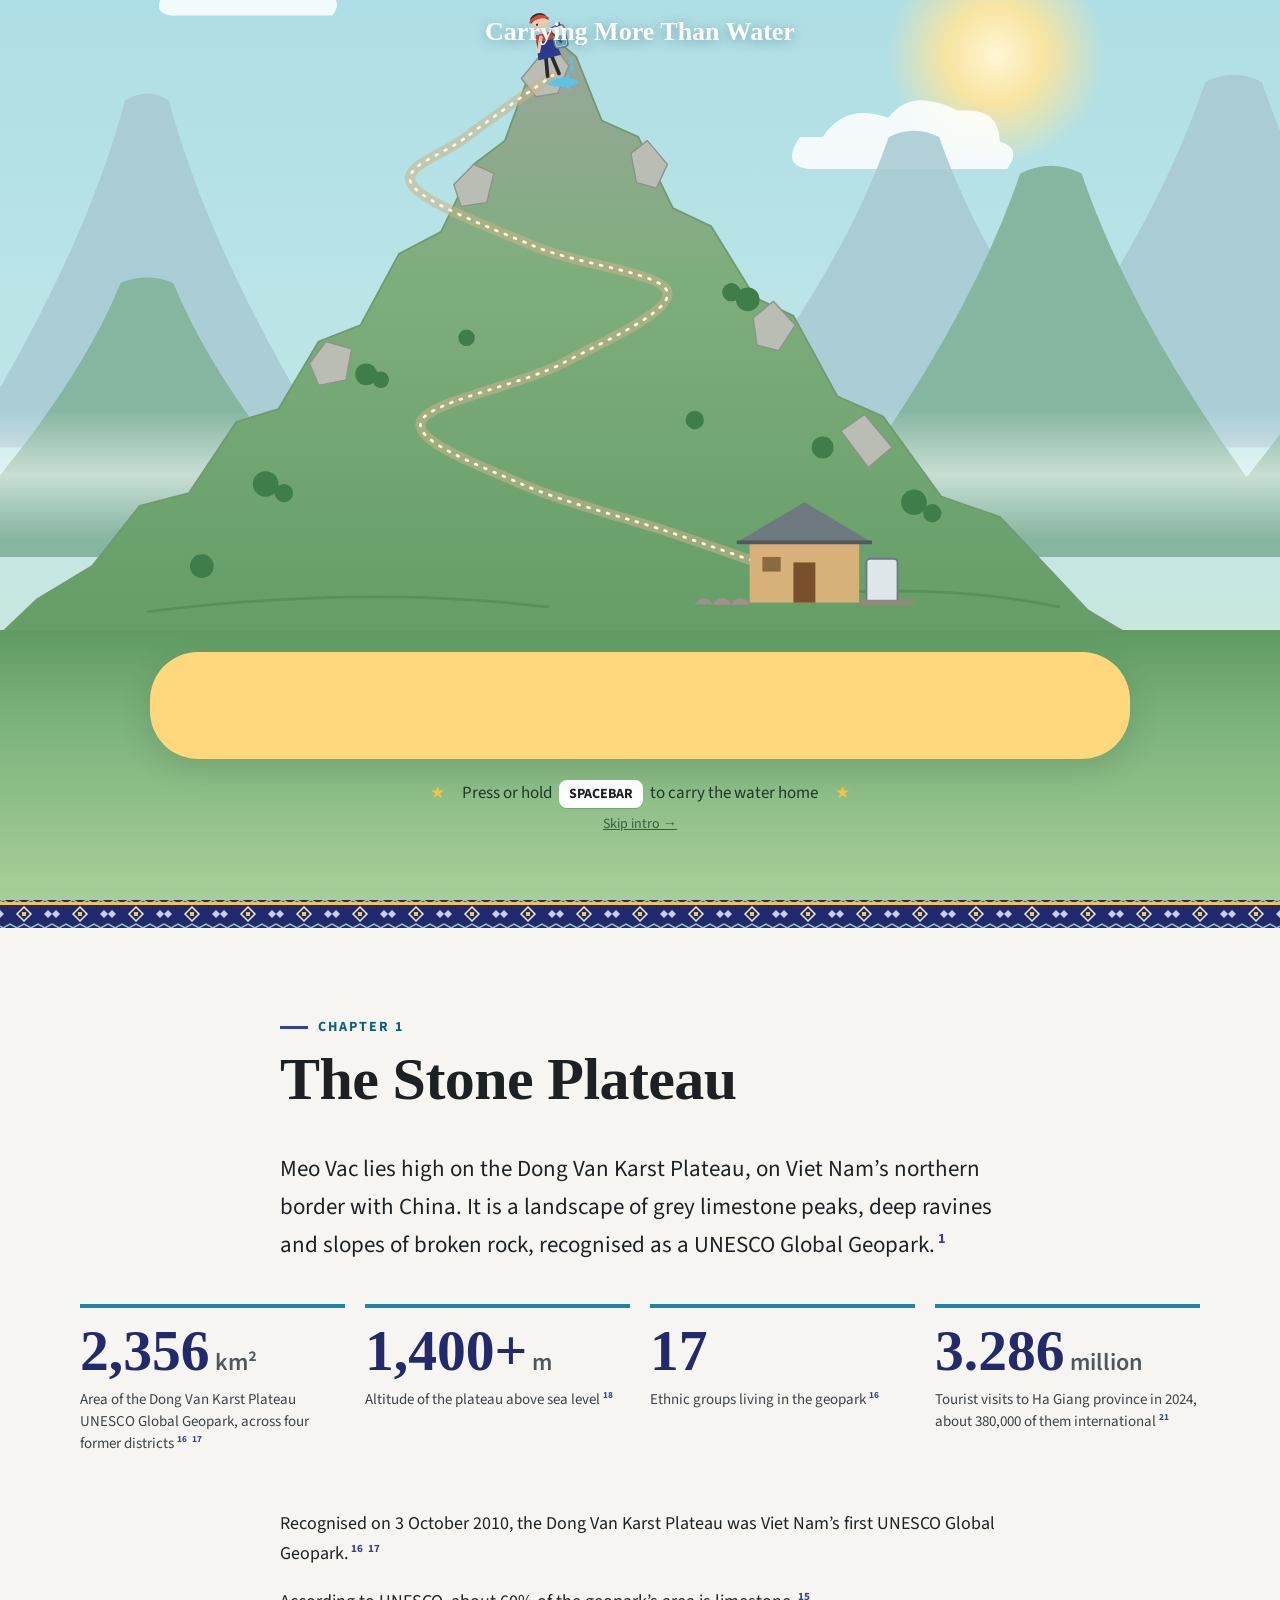
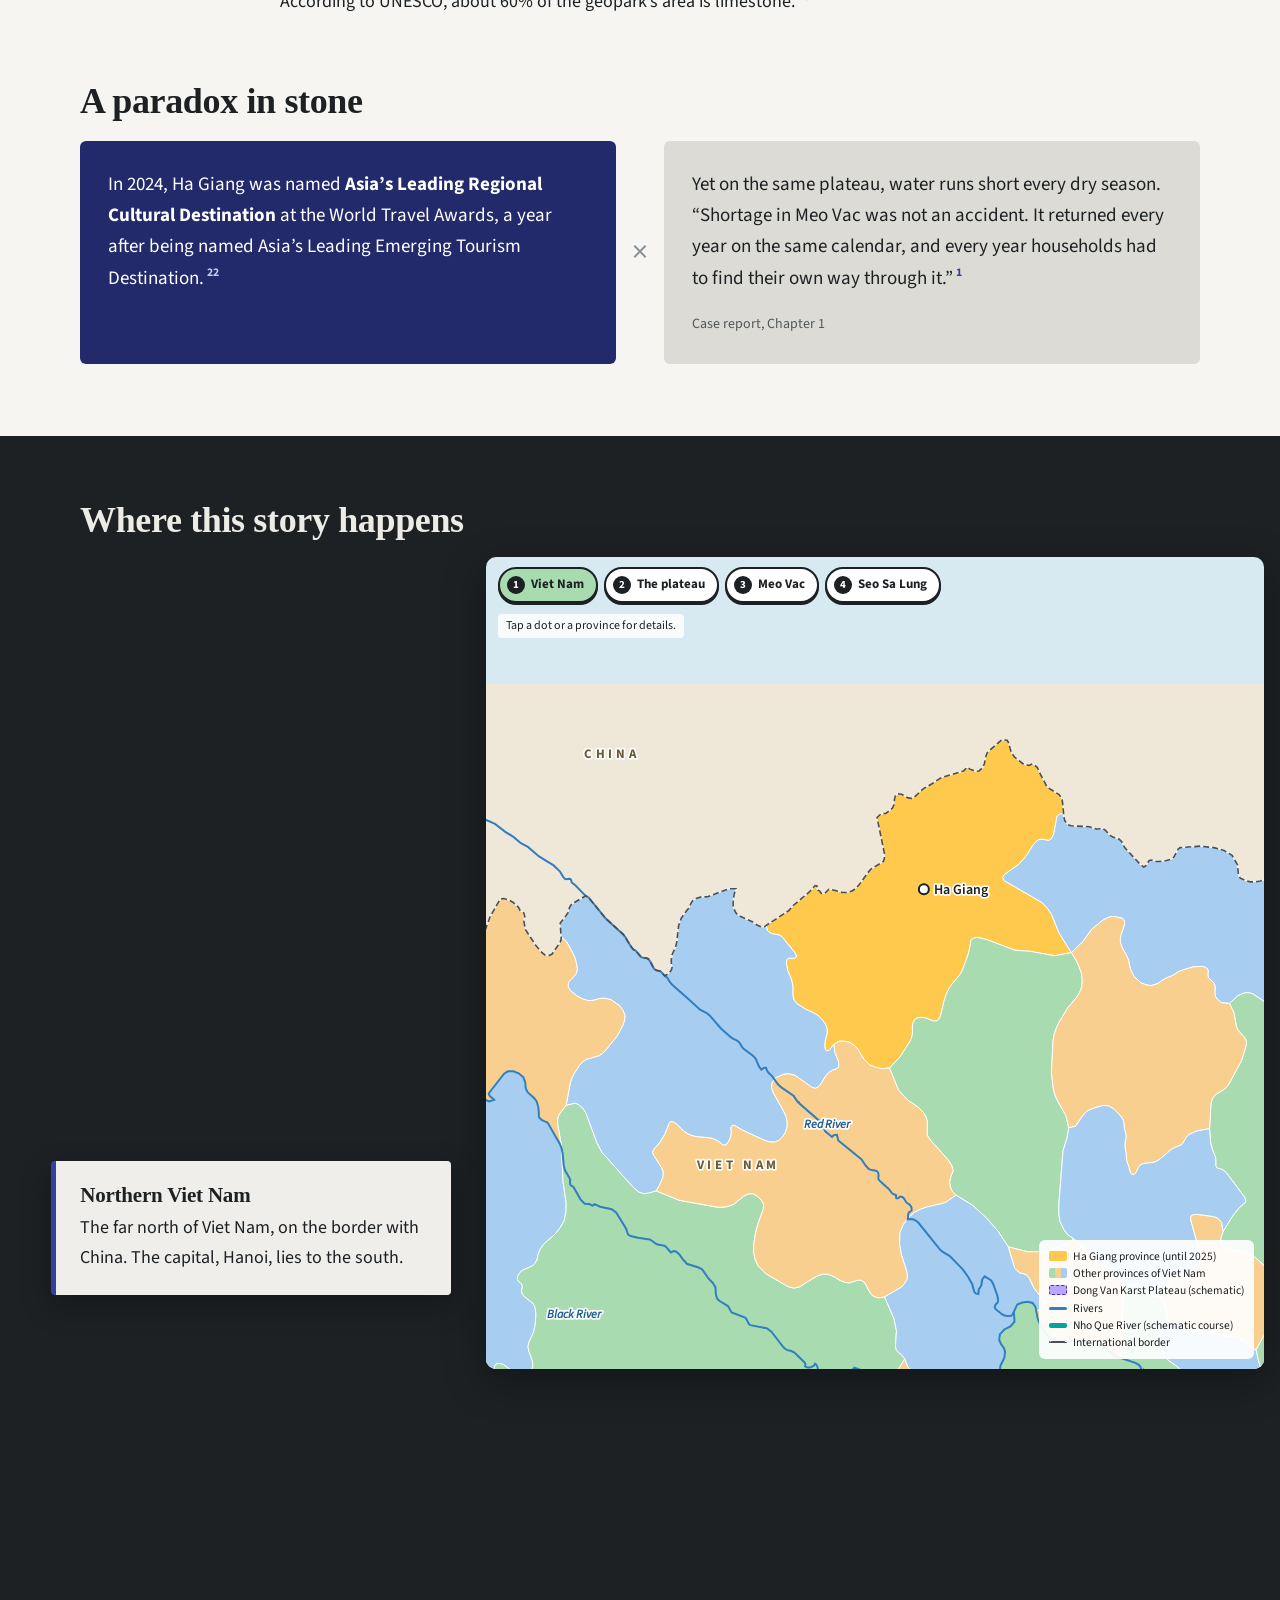
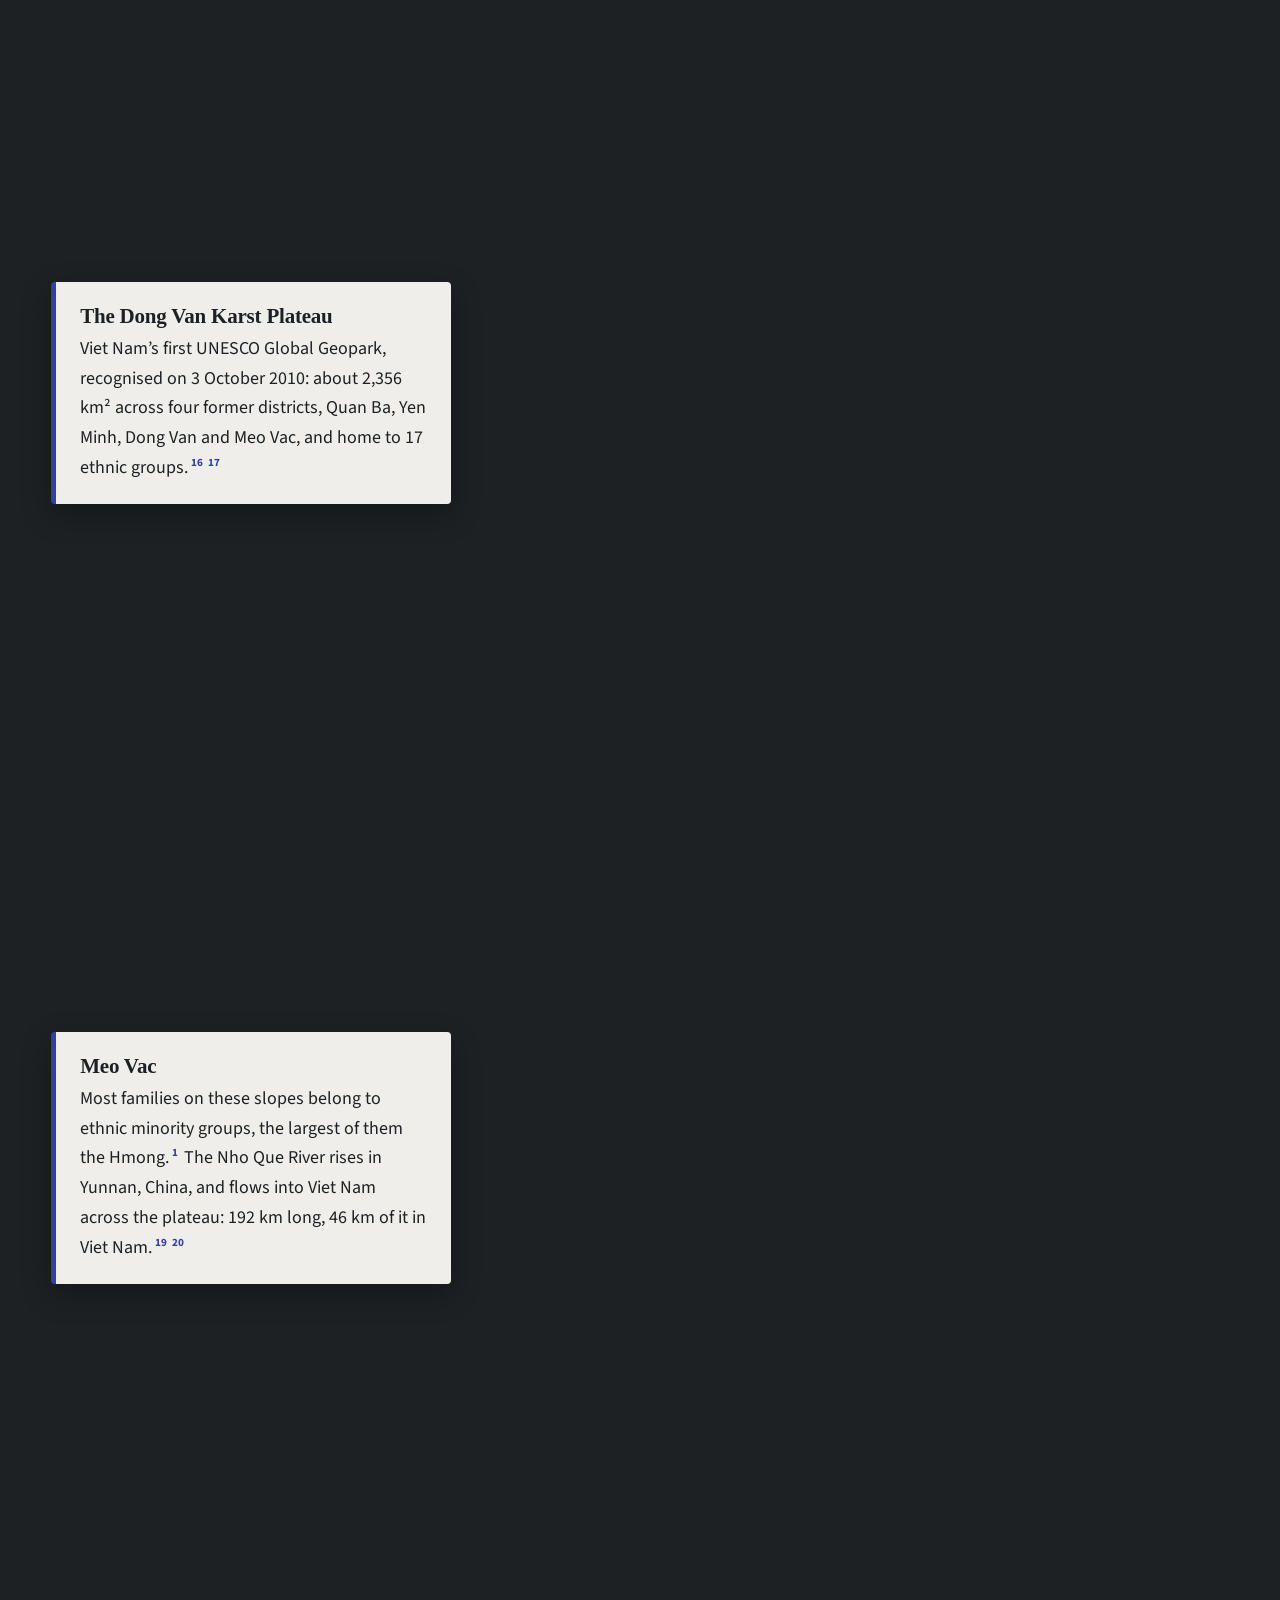
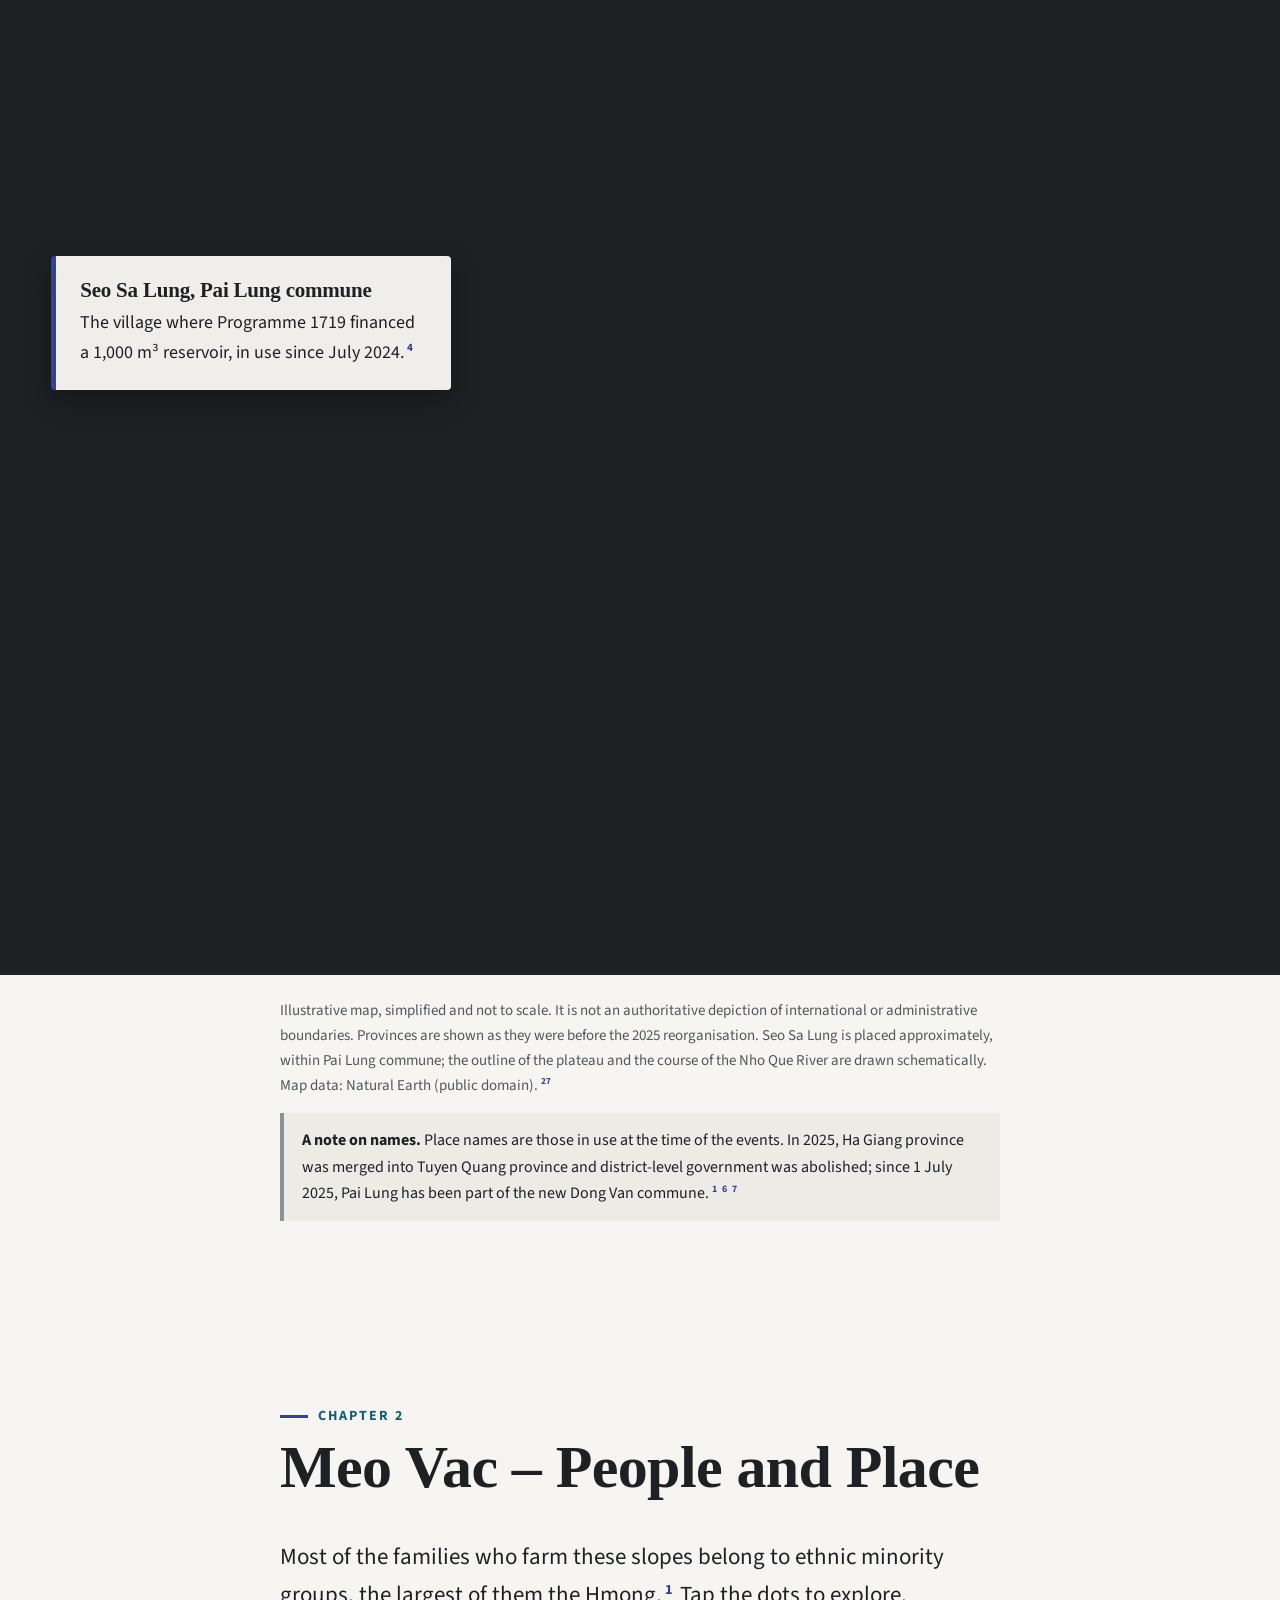
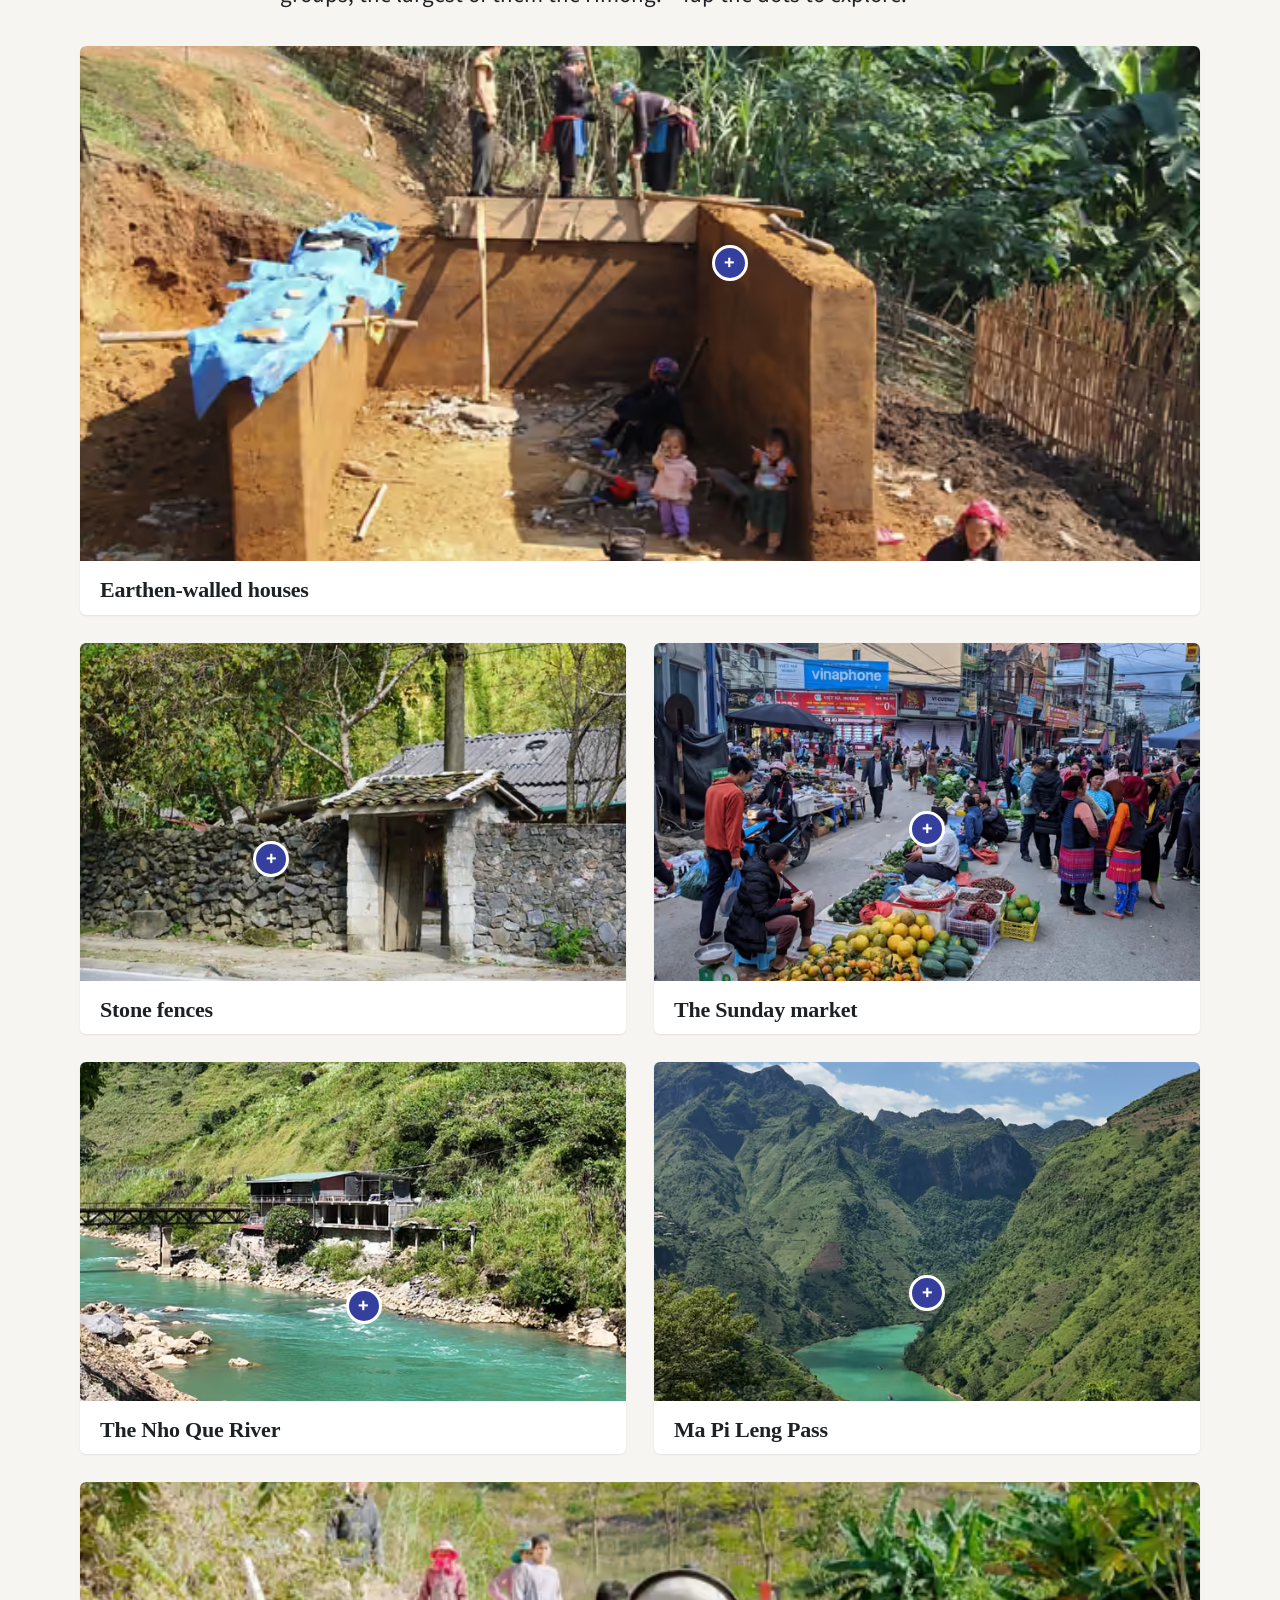
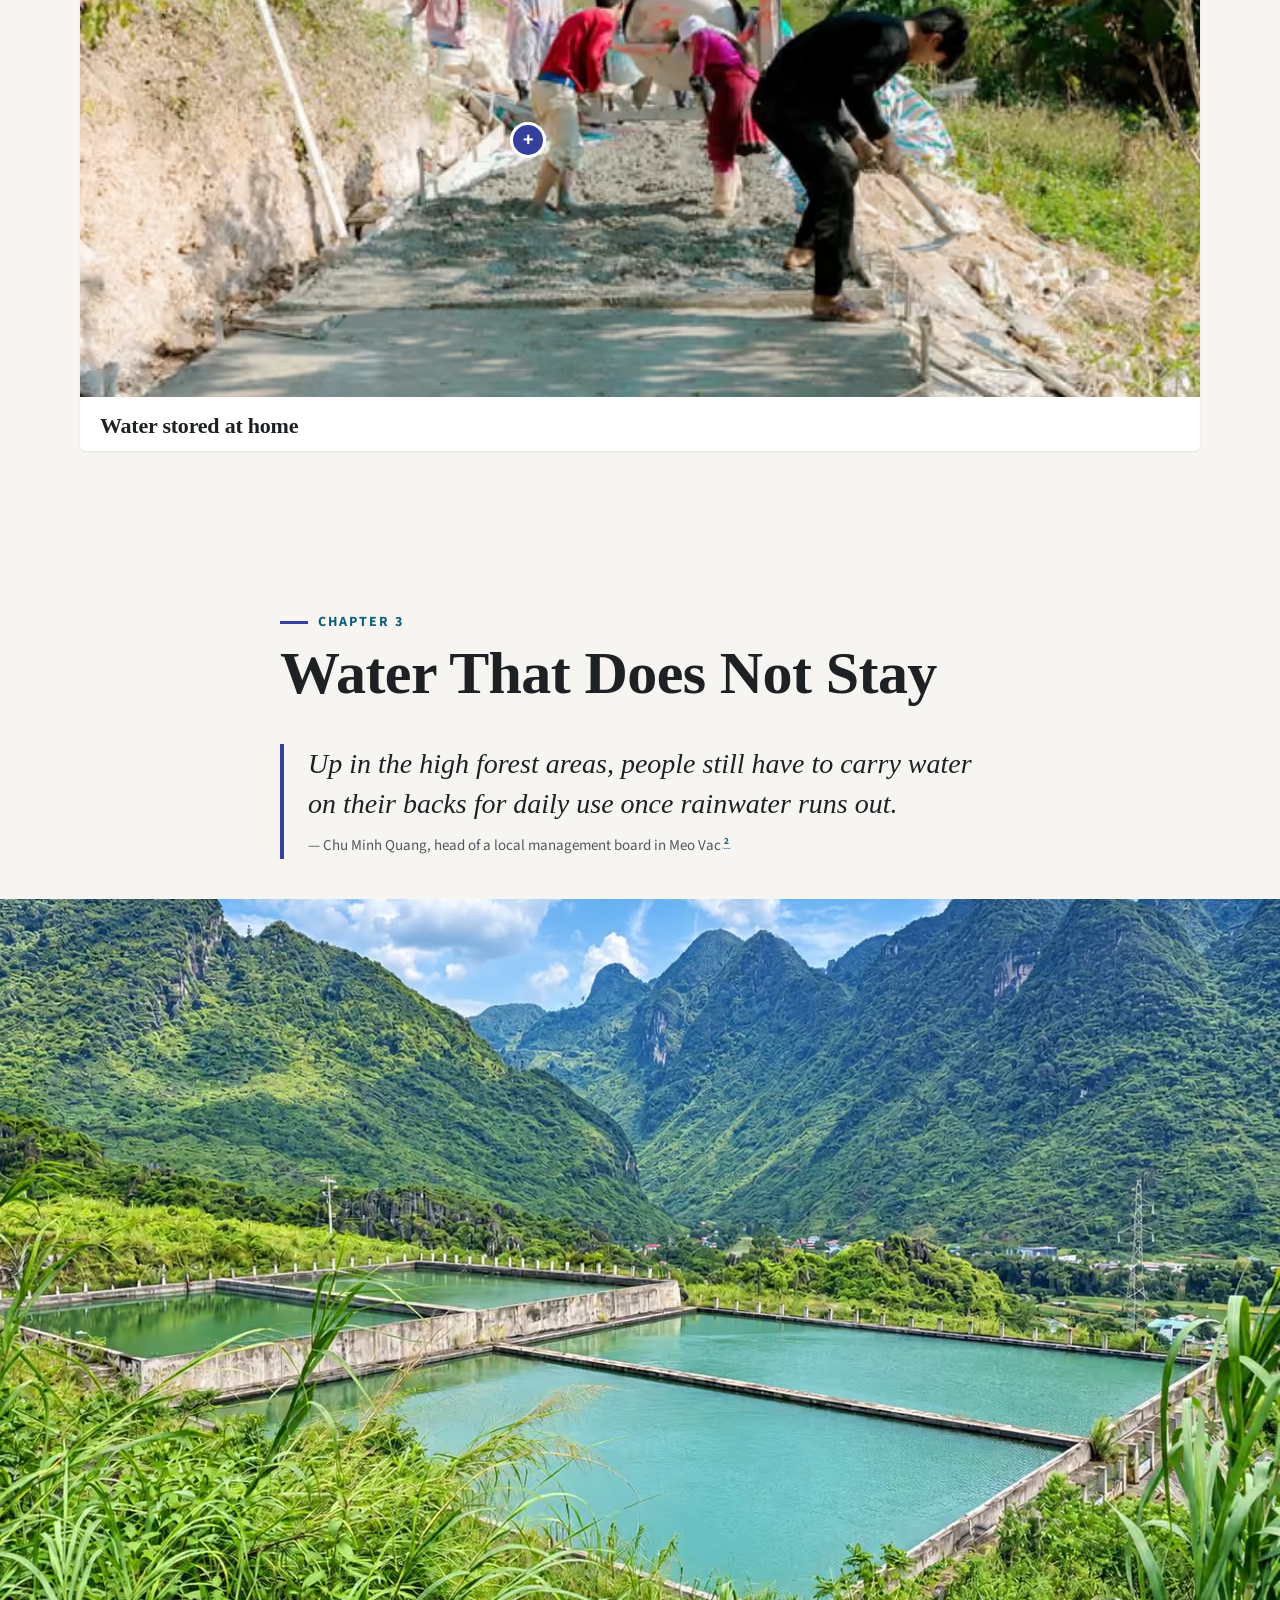
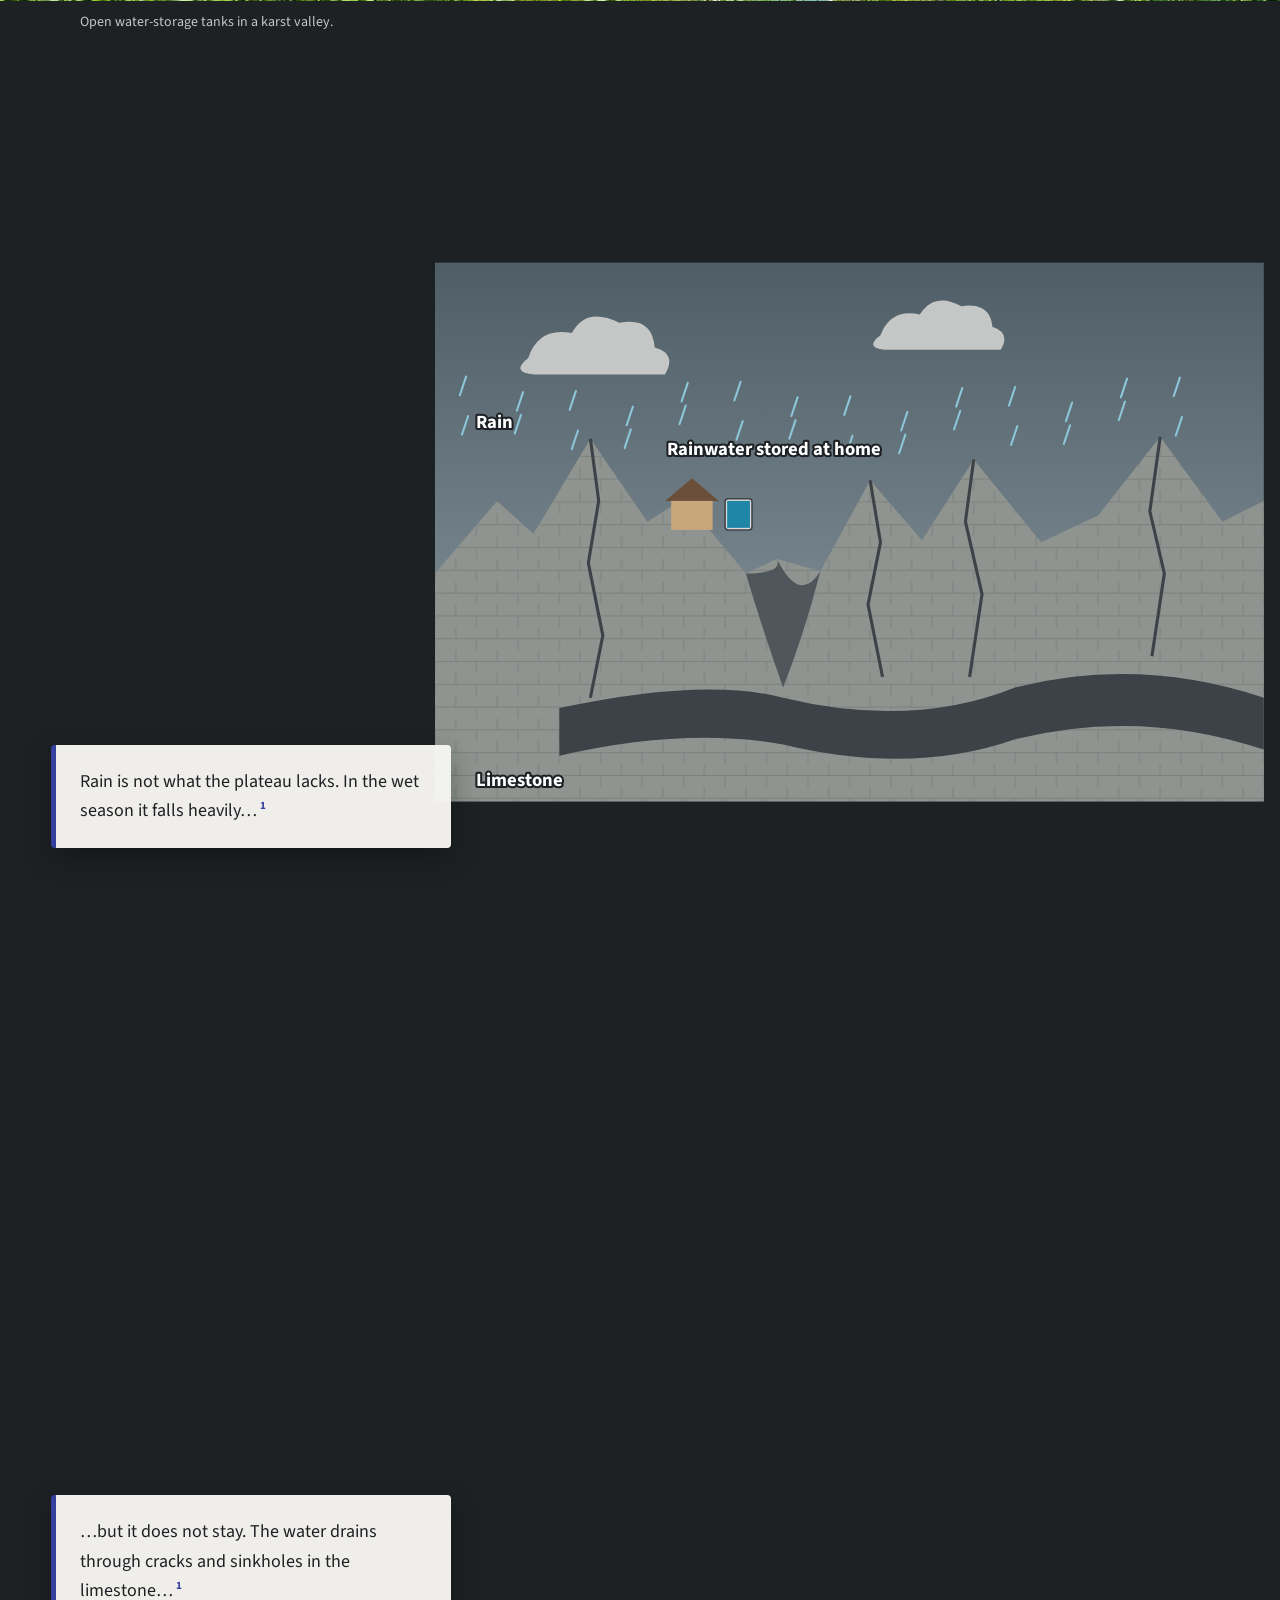
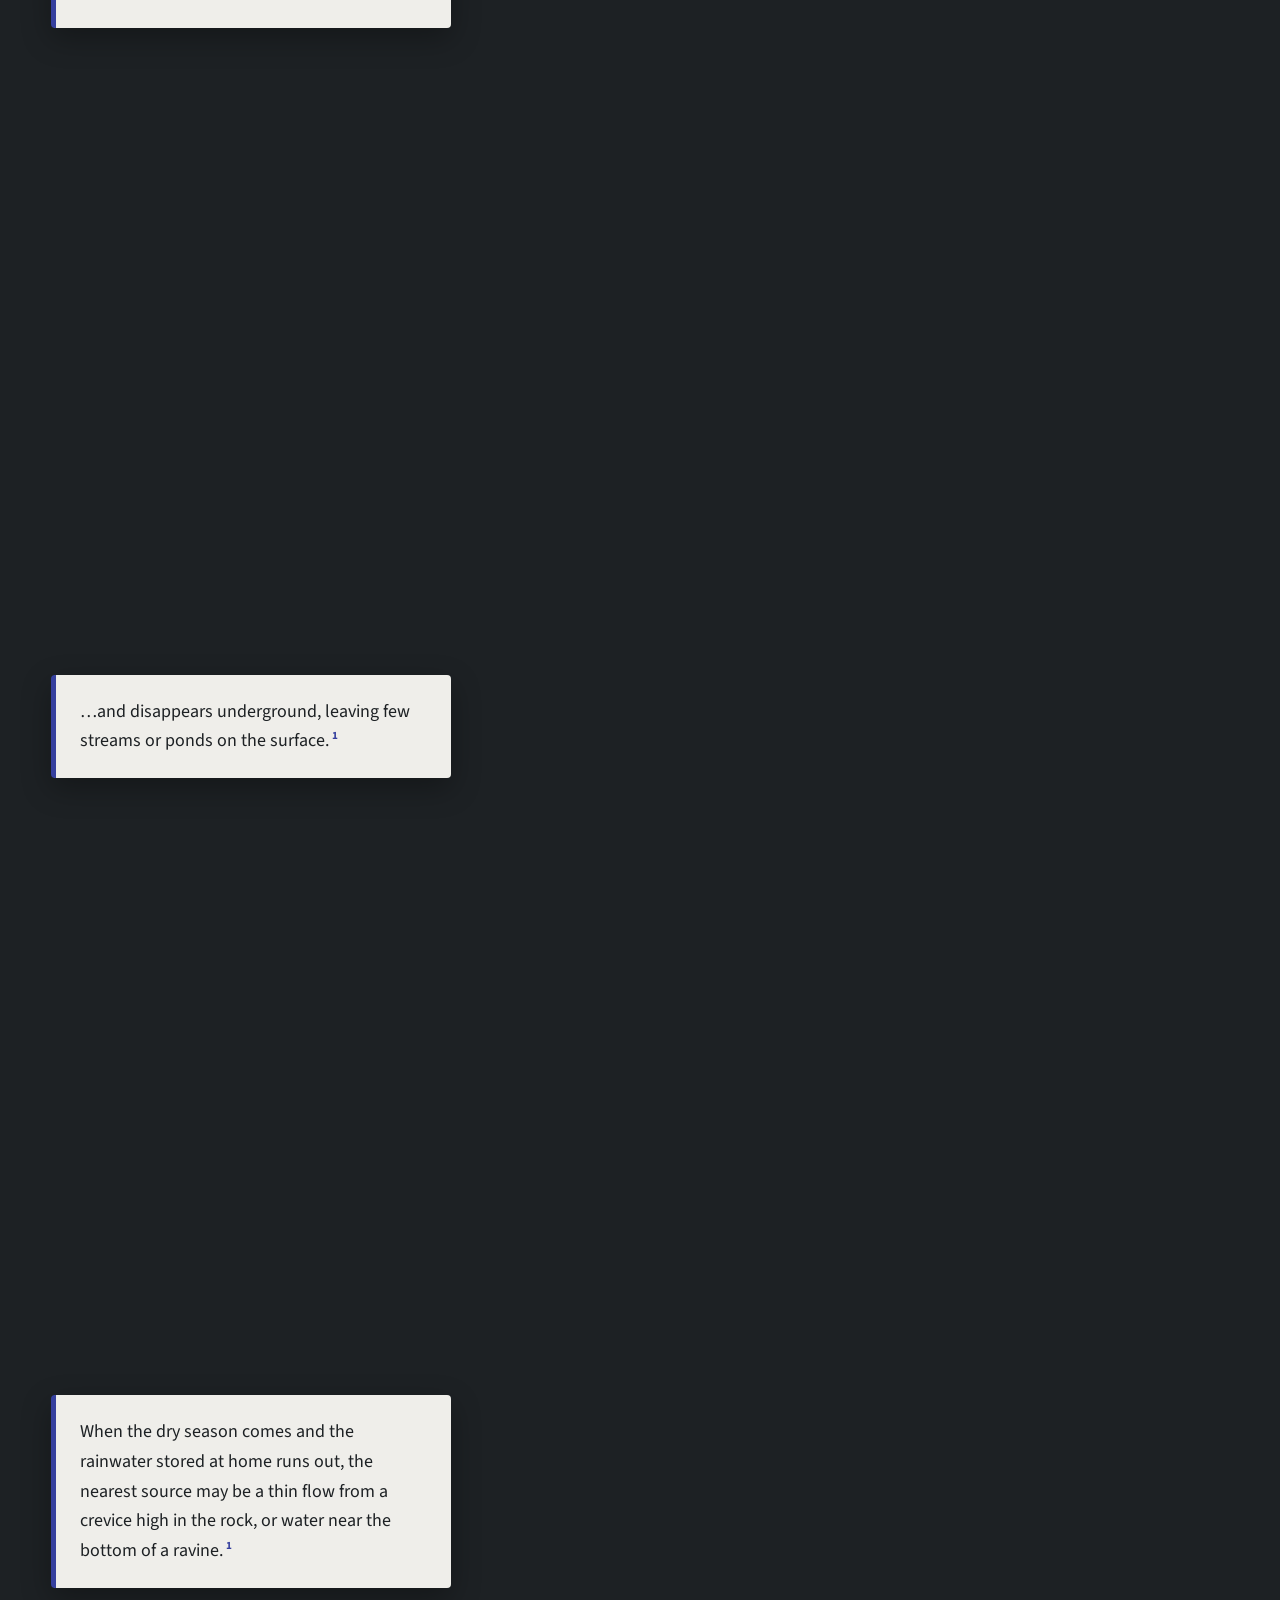
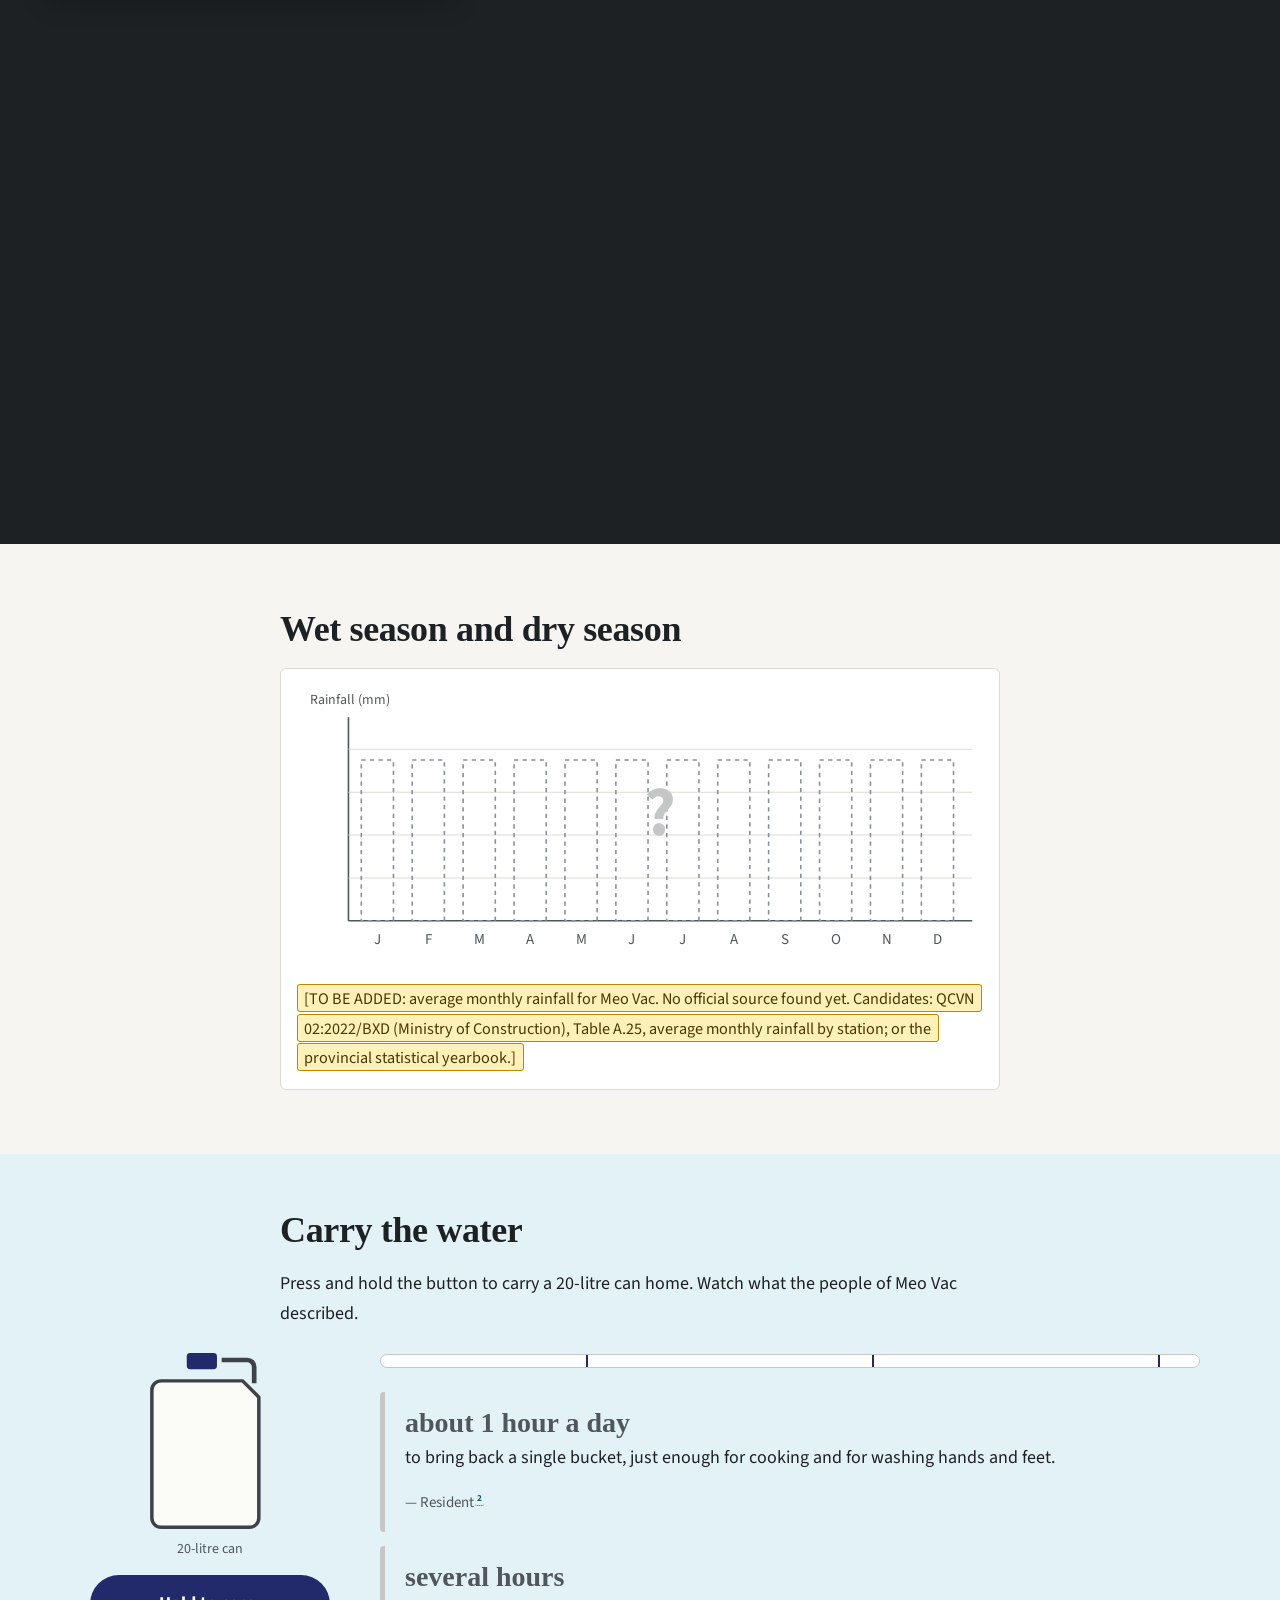
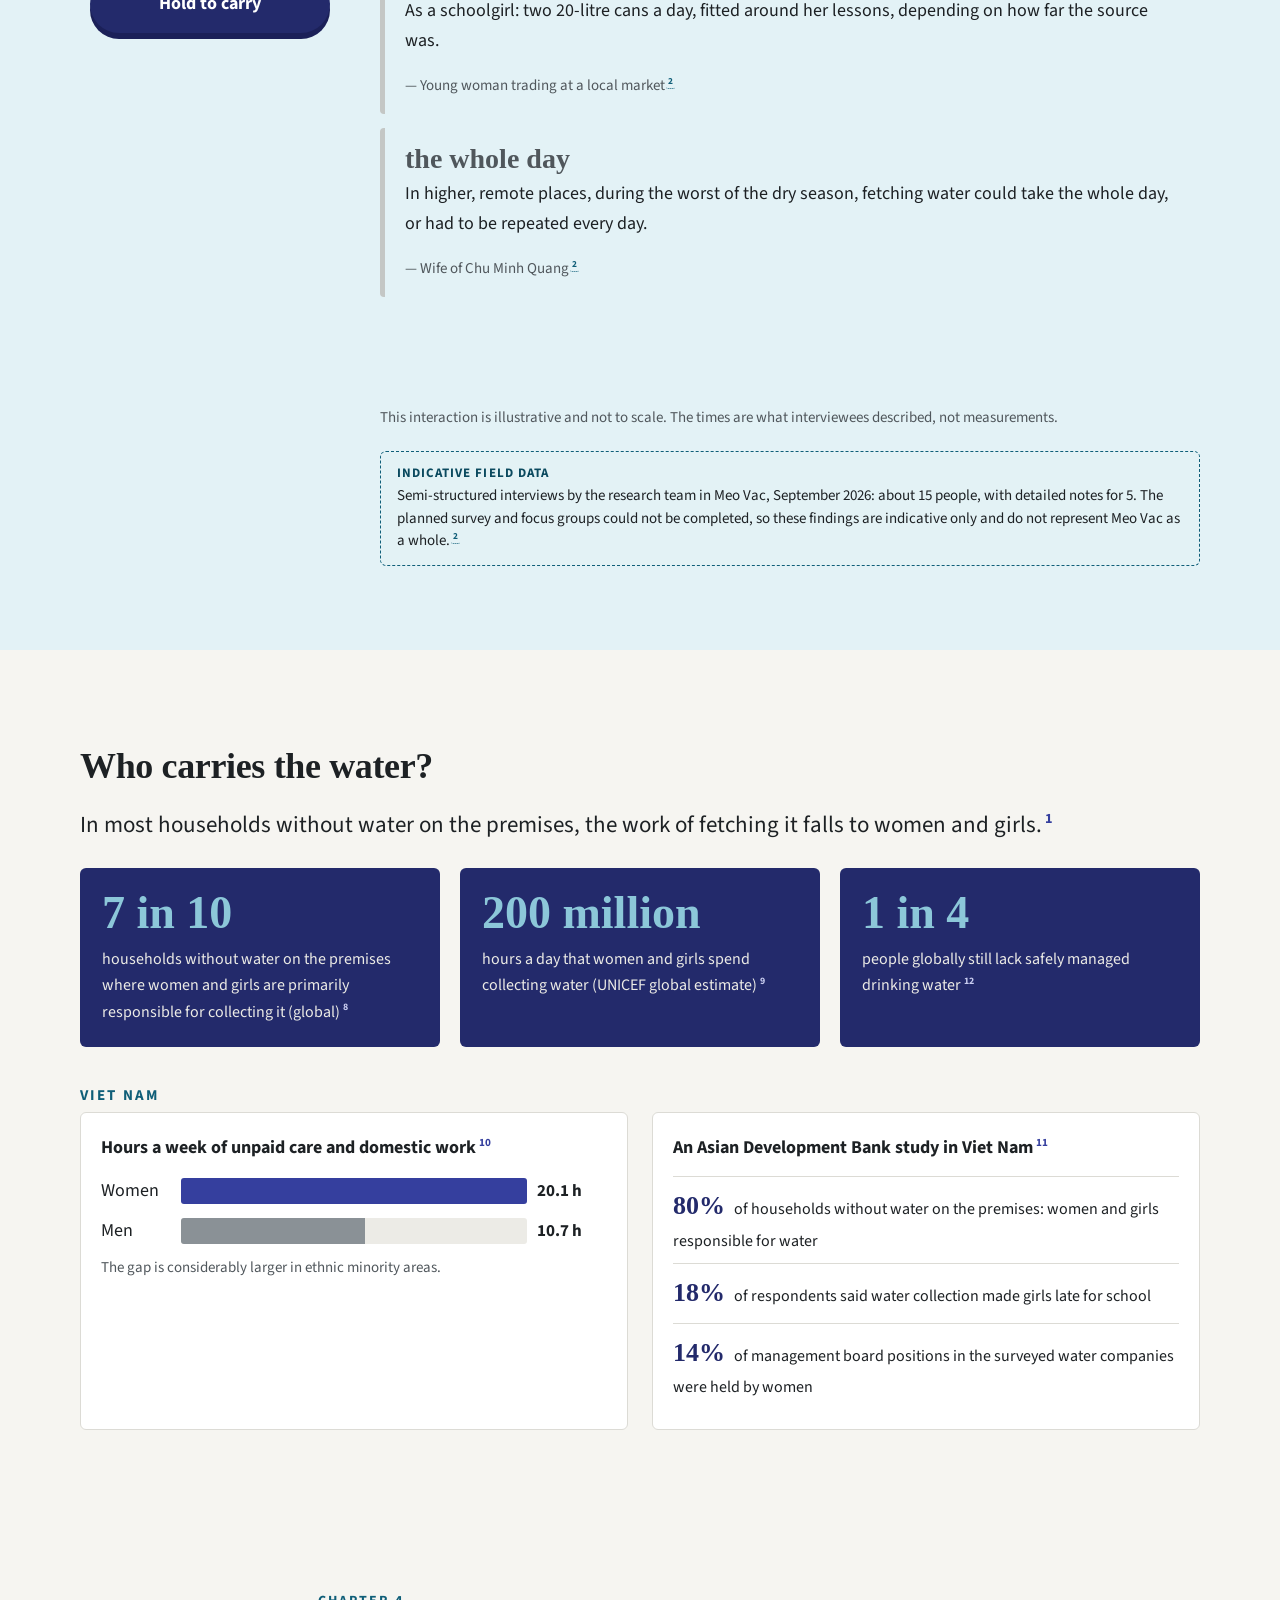
==== en/index.html @ 1429e77d "Publish MainSTREAMing Carrying More Than Water site Co-Authored-By: Claude Opus 5.5 <noreply@anthrop" ====
<!DOCTYPE html><html lang="en" class="no-js" data-lang="en"> <head><meta charset="utf-8"><meta name="viewport" content="width=device-width, initial-scale=1"><meta http-equiv="X-UA-Compatible" content="IE=edge"><meta name="renderer" content="webkit"><meta name="format-detection" content="telephone=no"><title>MainSTREAMing Carrying More Than Water</title><meta name="description" content="A visual story for the Tsinghua Global SDG Case Competition 2026: water, gender and the measure of success on the Dong Van Karst Plateau, Viet Nam."><meta property="og:title" content="MainSTREAMing Carrying More Than Water"><meta property="og:description" content="A visual story for the Tsinghua Global SDG Case Competition 2026: water, gender and the measure of success on the Dong Van Karst Plateau, Viet Nam."><meta name="theme-color" content="#1d2124"><link rel="icon" href="../favicon.svg" type="image/svg+xml"><link rel="alternate" hreflang="en" href="../en/"><link rel="alternate" hreflang="zh-Hans" href="../zh/"><link rel="preload" href="../fonts/source-serif-4-latin-600-normal.woff2" as="font" type="font/woff2" crossorigin><link rel="stylesheet" href="../css/site.css"><script>document.documentElement.className = document.documentElement.className.replace('no-js', 'js');</script></head> <body>  <div class="intro" id="intro" role="dialog" aria-label="Introduction"> <svg class="intro-scene" id="intro-scene" viewBox="900 100 700 720" preserveAspectRatio="xMidYMid meet" aria-hidden="true"> <defs> <linearGradient id="in-sky" x1="0" y1="0" x2="0" y2="1"> <stop offset="0" stop-color="#7cc8e3"></stop><stop offset=".55" stop-color="#bfe6e6"></stop><stop offset="1" stop-color="#f6e7b8"></stop> </linearGradient> <linearGradient id="in-main" x1="0" y1="0" x2="0" y2="1"> <stop offset="0" stop-color="#9aa69c"></stop><stop offset=".35" stop-color="#7fae7d"></stop><stop offset="1" stop-color="#5f9a62"></stop> </linearGradient> <linearGradient id="in-mist" x1="0" y1="0" x2="0" y2="1"><stop offset="0" stop-color="#ffffff" stop-opacity="0"></stop><stop offset=".5" stop-color="#ffffff" stop-opacity=".55"></stop><stop offset="1" stop-color="#ffffff" stop-opacity="0"></stop></linearGradient> <radialGradient id="in-sun"><stop offset="0" stop-color="#fff7d6"></stop><stop offset=".45" stop-color="#ffe59a" stop-opacity=".9"></stop><stop offset="1" stop-color="#ffe59a" stop-opacity="0"></stop></radialGradient> </defs> <rect x="-1200" y="-1200" width="4800" height="3300" fill="url(#in-sky)"></rect> <circle cx="1690" cy="210" r="120" fill="url(#in-sun)"></circle> <g class="in-clouds"> <path class="in-cloud c1" d="M300 200 q30-45 85-25 q30-40 90-10 q55-5 55 40 q30 10 10 35 h-260 q-35-5-10-40z"></path> <path class="in-cloud c2" d="M1500 300 q25-38 72-21 q25-34 76-8 q46-4 46 34 q25 8 8 30 h-218 q-30-4-9-35z"></path> <path class="in-cloud c3" d="M800 140 q20-30 58-17 q20-27 61-7 q37-3 37 27 q20 7 7 24 h-176 q-24-3-7-27z"></path> </g> <path d="M-560 640 Q-391 475 -331.2 340 Q-300 328 -268.8 340 Q-209 475 -40 640 Z M-140 640 Q3 442 53.6 280 Q80 265.59999999999997 106.4 280 Q157 442 300 640 Z M180 640 Q336 475 391.2 340 Q420 328 448.8 340 Q504 475 660 640 Z M560 640 Q690 431 736 260 Q760 244.8 784 260 Q830 431 960 640 Z M1370 640 Q1519.5 453 1572.4 300 Q1600 286.4 1627.6 300 Q1680.5 453 1830 640 Z M1690 640 Q1859 420 1918.8 240 Q1950 224 1981.2 240 Q2041 420 2210 640 Z M2080 640 Q2223 464 2273.6 320 Q2300 307.2 2326.4 320 Q2377 464 2520 640 Z M2440 640 Q2609 442 2668.8 280 Q2700 265.59999999999997 2731.2 280 Q2791 442 2960 640 Z" fill="#a9c9d3" opacity=".85"></path> <path d="M-420 760 Q-225 562 -156 400 Q-120 385.59999999999997 -84 400 Q-15 562 180 760 Z M70 760 Q239 529 298.8 340 Q330 323.2 361.2 340 Q421 529 590 760 Z M520 760 Q676 595 731.2 460 Q760 448 788.8 460 Q844 595 1000 760 Z M1470 760 Q1652 529 1716.4 340 Q1750 323.2 1783.6 340 Q1848 529 2030 760 Z M1890 760 Q2059 573 2118.8 420 Q2150 406.4 2181.2 420 Q2241 573 2410 760 Z M2300 760 Q2495 551 2564 380 Q2600 364.8 2636 380 Q2705 551 2900 760 Z" fill="#86b6a0"></path> <rect x="-1200" y="880" width="4800" height="1400" fill="#5f9a62"></rect> <!-- main mountain with the spring near its summit --> <rect x="-1200" y="600" width="4800" height="140" fill="url(#in-mist)"></rect> <path d="M520 920 L640 806 L700 770 L752 704 L806 690 L858 612 L904 598 L948 524 L994 506 L1036 428 L1082 404 L1118 330 L1152 304 L1182 222 L1206 192 L1230 212 L1258 282 L1298 300 L1336 378 L1378 398 L1426 476 L1468 496 L1516 584 L1566 606 L1630 694 L1694 716 L1790 818 L1960 920 Z" fill="url(#in-main)" stroke="#6f9a72" stroke-width="2" stroke-linejoin="round"></path> <g class="in-outcrops"> <path d="M1170 236 L1188 214 L1206 200 L1222 222 L1210 252 L1186 256 Z"></path> <path d="M1096 352 L1118 330 L1140 340 L1132 372 L1104 376 Z"></path> <path d="M1290 318 L1308 304 L1330 330 L1318 356 L1296 350 Z"></path> <path d="M938 548 L956 524 L984 532 L978 566 L948 572 Z"></path> <path d="M1424 498 L1446 480 L1470 506 L1452 534 L1428 528 Z"></path> <path d="M1520 622 L1546 604 L1576 640 L1550 662 Z"></path> </g> <g class="in-trees"> <circle cx="1000" cy="560" r="12"></circle><circle cx="1016" cy="566" r="9"></circle><circle cx="1400" cy="470" r="10"></circle><circle cx="1418" cy="478" r="13"></circle> <circle cx="890" cy="680" r="14"></circle><circle cx="910" cy="690" r="10"></circle><circle cx="1500" cy="640" r="12"></circle><circle cx="1600" cy="700" r="14"></circle> <circle cx="1620" cy="712" r="10"></circle><circle cx="820" cy="770" r="13"></circle><circle cx="1110" cy="520" r="9"></circle><circle cx="1360" cy="610" r="10"></circle> </g> <!-- terraces and stone walls --> <path d="M760 820 Q1000 790 1200 815 M820 860 Q1060 830 1290 852 M1500 800 Q1640 790 1760 815" class="in-terrace"></path> <!-- spring --> <path class="in-spring" d="M1224 214 q4 10 -2 18 q-5 7 0 14"></path> <ellipse cx="1214" cy="240" rx="18" ry="5" fill="#5cc3e6"></ellipse> <!-- trail --> <path d="M1205 232 C1189.2 243.3 1135.8 280.0 1110 300 C1084.2 320.0 1037.5 332.0 1050 352 C1062.5 372.0 1138.3 400.3 1185 420 C1231.7 439.7 1325.0 448.7 1330 470 C1335.0 491.3 1260.0 524.3 1215 548 C1170.0 571.7 1067.5 590.0 1060 612 C1052.5 634.0 1125.0 660.0 1170 680 C1215.0 700.0 1285.0 717.0 1330 732 C1375.0 747.0 1421.7 763.7 1440 770" class="in-trail-bed"></path> <path d="M1205 232 C1189.2 243.3 1135.8 280.0 1110 300 C1084.2 320.0 1037.5 332.0 1050 352 C1062.5 372.0 1138.3 400.3 1185 420 C1231.7 439.7 1325.0 448.7 1330 470 C1335.0 491.3 1260.0 524.3 1215 548 C1170.0 571.7 1067.5 590.0 1060 612 C1052.5 634.0 1125.0 660.0 1170 680 C1215.0 700.0 1285.0 717.0 1330 732 C1375.0 747.0 1421.7 763.7 1440 770" class="in-trail" id="intro-trail"></path> <path d="M1205 232 C1189.2 243.3 1135.8 280.0 1110 300 C1084.2 320.0 1037.5 332.0 1050 352 C1062.5 372.0 1138.3 400.3 1185 420 C1231.7 439.7 1325.0 448.7 1330 470 C1335.0 491.3 1260.0 524.3 1215 548 C1170.0 571.7 1067.5 590.0 1060 612 C1052.5 634.0 1125.0 660.0 1170 680 C1215.0 700.0 1285.0 717.0 1330 732 C1375.0 747.0 1421.7 763.7 1440 770" class="in-trail-done" id="intro-trail-done"></path> <!-- house: rammed-earth walls, tiled roof, rain tank --> <g transform="translate(1420 700)"> <rect x="0" y="40" width="120" height="70" fill="#d7b07a"></rect> <path d="M-14 44 L60 0 L134 44 Z" fill="#6f7a80"></path> <path d="M-14 44 L134 44" stroke="#4f585e" stroke-width="4"></path> <rect x="48" y="66" width="24" height="44" fill="#7a4f2b"></rect> <rect class="in-window" x="14" y="60" width="20" height="16" fill="#8a6a3e"></rect> <rect x="128" y="62" width="34" height="48" rx="4" fill="#dfe6ea" stroke="#6c7a86" stroke-width="2"></rect> <rect class="in-tank-water" x="131" y="106" width="28" height="0" fill="#3aa3d6"></rect> <path d="M-40 110 h40 M120 110 h60" stroke="#8f8a7a" stroke-width="6"></path> <path d="M-60 112 q10-14 20 0 q10-14 20 0 q10-14 20 0" fill="#9a958a"></path> </g> <!-- the walker --> <g id="intro-walker" class="in-walker"> <g class="in-flip"><g class="in-body"> <path class="w-leg wl1" d="M-4 -26 L-8 0"></path> <path class="w-leg wl2" d="M4 -26 L8 0"></path> <path d="M-12 -58 h22 l5 34 h-32 z" fill="#2f3b8f"></path> <path d="M-12 -58 h22 l2 10 h-26 z" fill="#d9483b"></path> <rect x="-30" y="-64" width="18" height="30" rx="4" fill="#eef2f4" stroke="#6c7a86" stroke-width="2"></rect> <rect x="-26" y="-68" width="7" height="5" rx="1" fill="#353f9e"></rect> <path class="w-water" d="M-28 -50 h14 v14 h-14 z" fill="#3aa3d6" opacity=".8"></path> <path d="M-12 -56 L-22 -40" stroke="#7b4a26" stroke-width="3"></path> <path class="w-arm" d="M4 -54 L12 -36"></path> <circle cx="0" cy="-72" r="11" fill="#f2cfae"></circle> <path d="M-12 -74 q2 -14 14 -13 q12 1 11 12 q-6 -5 -13 -5 q-7 0 -12 6z" fill="#3b2a24"></path> <path d="M-13 -78 q12 -12 26 -2 l2 4 q-14 -6 -28 0z" fill="#d9483b"></path> <circle cx="5" cy="-72" r="1.5" fill="#2a2a2a"></circle> <path d="M6 -66 q3 1 5 -1" stroke="#c4705a" stroke-width="1.4" fill="none"></path> </g></g> </g> </svg> <p class="intro-logo">Carrying More Than Water</p> <div class="intro-ui"> <div class="intro-bar" id="intro-bar"> <p class="intro-quote" lang="en"> <span class="iq">Scarcity</span> <span class="iq">has</span> <span class="iq">never</span> <span class="iq">been</span> <span class="iq">only</span> <span class="iq hl">the</span> <span class="iq hl">absence</span> <span class="iq hl">of</span> <span class="iq hl">water</span><span class="iq">.</span> <span class="iq">It</span> <span class="iq">is</span> <span class="iq">also</span> <span class="iq hl">who</span> <span class="iq hl">fetches</span> <span class="iq hl">it</span><span class="iq">,</span> <span class="iq">how</span> <span class="iq">much</span> <span class="iq">is</span> <span class="iq">stored,</span> <span class="iq">and</span> <span class="iq hl">what</span> <span class="iq hl">comes</span> <span class="iq hl">first</span> <span class="iq">when</span> <span class="iq">supplies</span> <span class="iq">run</span> <span class="iq">low.</span> </p> <span class="intro-src">— Adapted from the case report</span> </div> <p class="intro-hint" id="intro-hint"> <span class="hs">★</span> <span class="kb-only st-hold">Press or hold <kbd>SPACEBAR</kbd> to carry the water home</span> <span class="kb-only st-ready">You are ready: press <kbd>SPACEBAR</kbd> to enter</span> <span class="touch-only st-hold">Tap or hold anywhere to carry the water home</span> <span class="touch-only st-ready">You are ready: tap to enter</span> <span class="hs">★</span> </p> <button type="button" class="intro-skip" id="intro-skip">Skip intro →</button> </div> </div> <a class="skip" href="#main">Skip to content</a> <header class="site-header" id="top"> <a class="brand" href="#plateau">MainSTREAMing Carrying More Than Water</a> <nav class="progress-nav" aria-label="Chapters"> <ol> <li><a href="#plateau" data-nav="plateau"><span class="n">1</span><span class="l">Plateau</span></a></li><li><a href="#village" data-nav="village"><span class="n">2</span><span class="l">Village</span></a></li><li><a href="#water" data-nav="water"><span class="n">3</span><span class="l">Water</span></a></li><li><a href="#reservoir" data-nav="reservoir"><span class="n">4</span><span class="l">Reservoir</span></a></li><li><a href="#question" data-nav="question"><span class="n">5</span><span class="l">The Question</span></a></li> </ol> </nav> <a class="lang-switch" id="lang-switch" href="../zh/" hreflang="zh-Hans" lang="zh-Hans" aria-label="Switch language to Simplified Chinese"> <span class="full">简体中文</span><span class="short">中文</span> </a> <div class="progress-bar" aria-hidden="true"><span id="progress-fill"></span></div> </header> <noscript><p class="noscript">Interactive parts of this page need JavaScript. All text and figures remain readable without it.</p></noscript> <main id="main">  <section id="plateau" class="chapter ch-plateau" data-anchor> <div class="hero"> <picture class="img-slot hero-img" data-slot="plateau/hero" data-alt="Women and girls in Hmong dress carry large stainless-steel water tanks on their backs up a stony mountain track." data-need="Wide landscape of the Dong Van Karst Plateau near Meo Vac (team photo, landscape only, at least 2400 px wide)."> <source type="image/avif" srcset="../images/plateau/_gen/hero-640.avif 640w, ../images/plateau/_gen/hero-1280.avif 1280w, ../images/plateau/_gen/hero-1920.avif 1920w" sizes="100vw"> <source type="image/webp" srcset="../images/plateau/_gen/hero-640.webp 640w, ../images/plateau/_gen/hero-1280.webp 1280w, ../images/plateau/_gen/hero-1920.webp 1920w" sizes="100vw"> <img src="../images/plateau/_gen/hero-1280.jpg" alt="Women and girls in Hmong dress carry large stainless-steel water tanks on their backs up a stony mountain track." width="1280" height="606" loading="eager" decoding="async"> </picture> <div class="hero-shade" aria-hidden="true"></div> <div class="hero-text"> <p class="kicker">Tsinghua Global SDG Case Competition 2026 · SDG 6 × SDG 5</p> <h1>Carrying More Than Water</h1> <p class="subtitle">Rethinking the Success of Rural Water Investments Through Gender-Responsive Evaluation – A Case Study in Meo Vac, Viet Nam</p> <p class="byline"><span class="by-label">By</span> Nguyen Tra My · Tran Chuc Linh · Trinh Ho Ha An <span class="by-aff">– Foreign Trade University</span></p> <p class="hook">On a plateau where rain drains straight into the rock, a reservoir brought water to the centre of a village. It was counted as a success. This is the story of what it changed, and of what the counting left out.</p> <a class="scroll-cue" href="#plateau-intro">Scroll to begin <span aria-hidden="true">↓</span></a> </div> </div> <div class="motif" aria-hidden="true"></div> <div class="wrap narrow" id="plateau-intro" data-anchor> <p class="chapter-no">Chapter 1</p> <h2>The Stone Plateau</h2> <p class="lead reveal">Meo Vac lies high on the Dong Van Karst Plateau, on Viet Nam’s northern border with China. It is a landscape of grey limestone peaks, deep ravines and slopes of broken rock, recognised as a UNESCO Global Geopark.<sup class="cite"><a href="#src-report" title="Nguyen, T. M., Tran, C. L., &amp; Trinh, H. H. A. (2026). Carrying more than water: Rethinking the success of r…" aria-label="Source 1">1</a></sup></p> </div> <div class="wrap stats" data-anchor id="plateau-stats"> <div class="stat reveal"> <p class="stat-value"><span data-count="2356" data-decimals="0">2,356</span><span class="unit"> km²</span></p> <p class="stat-label">Area of the Dong Van Karst Plateau UNESCO Global Geopark, across four former districts<sup class="cite"><a href="#src-nbca_geopark" title="Viet Nam National Biodiversity Conservation Agency. (n.d.). Dong Van Karst Plateau UNESCO Global Geopark [W…" aria-label="Source 16">16</a></sup><sup class="cite"><a href="#src-bcp_geopark" title="Viet Nam Government Portal. (n.d.). A boost to tourism development in Dong Van Karst Plateau Geopark. Báo Đ…" aria-label="Source 17">17</a></sup></p> </div><div class="stat reveal"> <p class="stat-value"><span data-count="1400" data-decimals="0">1,400+</span><span class="unit"> m</span></p> <p class="stat-label">Altitude of the plateau above sea level<sup class="cite"><a href="#src-tuoitre_plateau" title="Tuoi Tre News. (n.d.). Exploring world of wonders in Vietnam’s Dong Van Karst Plateau." aria-label="Source 18">18</a></sup></p> </div><div class="stat reveal"> <p class="stat-value"><span data-count="17" data-decimals="0">17</span></p> <p class="stat-label">Ethnic groups living in the geopark<sup class="cite"><a href="#src-nbca_geopark" title="Viet Nam National Biodiversity Conservation Agency. (n.d.). Dong Van Karst Plateau UNESCO Global Geopark [W…" aria-label="Source 16">16</a></sup></p> </div><div class="stat reveal"> <p class="stat-value"><span data-count="3.286" data-decimals="3">3.286</span><span class="unit"> million</span></p> <p class="stat-label">Tourist visits to Ha Giang province in 2024, about 380,000 of them international<sup class="cite"><a href="#src-tttc_tourism" title="Thị trường Tài chính Tiền tệ. (n.d.). Hà Giang hướng đến phát triển du lịch bền vững [Ha Giang towards sust…" aria-label="Source 21">21</a></sup></p> </div> </div> <div class="wrap narrow"> <p class="reveal">Recognised on 3 October 2010, the Dong Van Karst Plateau was Viet Nam’s first UNESCO Global Geopark.<sup class="cite"><a href="#src-nbca_geopark" title="Viet Nam National Biodiversity Conservation Agency. (n.d.). Dong Van Karst Plateau UNESCO Global Geopark [W…" aria-label="Source 16">16</a></sup><sup class="cite"><a href="#src-bcp_geopark" title="Viet Nam Government Portal. (n.d.). A boost to tourism development in Dong Van Karst Plateau Geopark. Báo Đ…" aria-label="Source 17">17</a></sup></p> <p class="reveal">According to UNESCO, about 60% of the geopark’s area is limestone.<sup class="cite"><a href="#src-unesco_geopark" title="UNESCO. (n.d.). Dong Van Karst Plateau UNESCO Global Geopark (Viet Nam) [Web page]. UNESCO Global Geoparks." aria-label="Source 15">15</a></sup></p> </div> <div class="wrap paradox" data-anchor id="plateau-paradox"> <h3 class="reveal">A paradox in stone</h3> <div class="paradox-grid"> <div class="paradox-card bright reveal"><p>In 2024, Ha Giang was named <strong>Asia’s Leading Regional Cultural Destination</strong> at the World Travel Awards, a year after being named Asia’s Leading Emerging Tourism Destination.<sup class="cite"><a href="#src-vneconomy_tourism" title="VnEconomy. (n.d.). Du lịch Hà Giang vươn lên tầm cao mới [Ha Giang tourism reaches new heights]." aria-label="Source 22">22</a></sup></p></div> <div class="paradox-vs" aria-hidden="true">×</div> <div class="paradox-card dry reveal"><p>Yet on the same plateau, water runs short every dry season. “Shortage in Meo Vac was not an accident. It returned every year on the same calendar, and every year households had to find their own way through it.”<sup class="cite"><a href="#src-report" title="Nguyen, T. M., Tran, C. L., &amp; Trinh, H. H. A. (2026). Carrying more than water: Rethinking the success of r…" aria-label="Source 1">1</a></sup></p><p class="attrib">Case report, Chapter 1</p></div> </div> </div> <div class="scrolly map-scrolly dark" data-scrolly="map" id="plateau-map" data-anchor> <h3 class="wrap scrolly-heading">Where this story happens</h3> <div class="scrolly-figure" data-step="0"><div class="map-card"> <svg class="map-svg" viewBox="0 0 1000 651" data-steps="[[0,0,1000,651],[511.4,0,295,198],[625,24.8,159,111],[663.6,52,77,59]]" role="img" aria-label="Map of northern Viet Nam zooming in to Meo Vac and Seo Sa Lung" preserveAspectRatio="xMidYMid meet"> <defs> <clipPath id="hg-clip"><path d="M735.3,111.6L732.2,112.2L731.2,112.8L730.3,113.5L729.6,114.6L726.7,130.1L724.7,134L722.3,135.8L719.6,135.4L717,134.7L714.4,134.8L712,135.9L709.8,137.9L707.7,140.6L702.9,148.3L699.4,152.8L695.2,157.3L682.2,166.6L680.9,169.2L682.4,172L716.3,191.6L721.5,197.3L724.9,202.6L731.7,219.2L742.6,236.6L727.4,239.4L706.1,235.5L691.7,234.4L667.1,225.1L658.3,222.9L654.4,223.5L652.4,225.6L651,233.5L650,237.7L644.4,253L642,257L635.4,264.7L632.4,269.2L630.3,273.7L628.6,278.3L624.7,294.4L622.9,297.2L620.9,298.1L618.4,298L611.8,295.4L608.2,294.8L603.9,295.3L601.3,297.5L600,300.5L599.7,304L599.8,307.4L599.6,310.5L598.8,313.4L597.6,316.3L588.4,330.6L579.1,340.3L572.7,340.9L567.4,339.9L561.4,337.6L556.5,332.9L550.8,323.6L547.3,319.8L543.1,317.2L538.2,316.2L534.3,316.2L529.2,318.8L525.4,323.9L523.8,325L522.4,324.7L521.3,323.2L520.9,319.9L521.2,316.6L523.1,308.9L523,304.8L521.5,300.7L518.1,296.2L514.9,293.2L511.4,291L503.8,287.4L496,282.6L493.4,279.3L492.2,274.7L492.3,267.5L491.8,263.9L490.5,259.3L487.6,252.9L486.4,246.1L486.8,242.9L488.6,241.6L492.9,241.6L494.4,241.4L495.3,240.5L495.2,238.9L493.8,236.3L485.4,226L484,223.9L482.3,222.1L479.9,220.8L473,219.4L470.5,217.8L469.2,216.4L468.5,213.3L468.6,211.9L488.4,198.9L492.9,194.1L507.6,181.9L511.6,177.3L512.2,176.5L514.2,176.9L514.2,178.1L513.9,179.4L514.7,180.5L516,181.4L516.9,182.4L518,183.2L520.1,183.7L521.4,183.2L523.7,180.4L525,179.7L529.3,180.3L537,182.7L541.6,182.4L545.6,180.9L548.9,178.7L551.9,175.8L559.7,164.5L562.3,161.7L573.5,154.8L574.5,152.3L574.3,147.4L567.7,114.9L570.8,112.3L576.3,111.4L582.1,106.5L583.1,103.1L583.4,99.2L584.1,95.7L586.6,93.7L589.7,94L595.7,97.6L598.9,98L601.2,96.6L609.4,89L617.2,85L624.2,80L627.5,78.6L646,73.4L646.8,72.6L647.2,71.6L647.8,70.6L649,70.1L649.6,70.4L651.3,71.7L652,72L653.8,72.4L655.1,73.2L656.7,73.7L659.3,73.3L663.1,70.5L664.5,66.4L665.4,61.8L667.3,57L669.4,54.5L677.3,47.4L680.4,45.5L684.6,45.6L686.4,48.5L687.4,52.8L689.1,57.5L691.8,60.9L695.4,64L699,66.5L702.2,68L704.3,68.1L706.1,67.5L707.8,67.2L710.4,68.6L711.6,69.9L714.5,75.5L719.2,85.2L721.3,88L731.2,94.6L733.7,97.7L735.2,102.4Z"></path></clipPath> </defs> <rect x="-50" y="-50" width="1100" height="751" class="m-bg"></rect> <path d="M1005,380.2L1004.8,380.2L997.5,388.9L994.2,391.3L990.9,391.3L989.3,389.7L988.5,387.6L988.5,385.1L988.5,383.1L992.6,371.5L994.2,365.7L993.4,359.5L993.4,358.2L990.9,356.2L990.9,354.5L990.9,352.4L990.9,348.7L990.9,347L990.1,344.1L988.5,341.7L986.8,338.8L986,335.4L989.3,331.7L990.9,329.6L991.7,327.1L986,309.3L985.2,306L981.1,302.7L972.1,302.3L967.2,300.6L963.9,297.3L963.1,293.5L962.3,284.4L962.3,283.2L960.7,276.9L960.7,274.5L961.5,272L963.9,268.2L964.7,266.2L970.5,240.8L972.1,235.8L974.6,232.9L978.7,232.1L981.9,235.4L984.4,239.6L987.7,242.5L992.6,242.5L995.8,239.6L999.1,227.1L1001.6,223.3L1005,217.1L1005,380.2ZM1005,181.8L1003.2,178.8L996.7,173.4L994.2,170.1L992.6,168.8L990.1,168L988.5,168.8L986,172.2L984.4,173L979.5,172.6L977,169.2L975.4,165.5L972.9,161.7L969.7,159.7L958.2,156.7L954.9,155.5L951.7,154.7L949.2,155.9L948.4,161.3L945.1,163.4L912.4,172.2L908.3,173L903.4,173L899.3,171.7L894.4,169.7L892.7,166.7L891.9,157.6L887,149.2L879.7,144.7L870.7,142.2L858.4,140.9L840.4,142.2L838.7,143.4L834.6,150.9L832.2,152.6L828.1,153.8L821.6,154.7L819.1,154.7L815,153.4L812.6,153.8L811.7,155.1L810.9,157.2L809.3,158.8L807.6,159.7L803.6,156.3L790.5,142.2L788,137.2L785.6,134.7L782.3,133.4L779.8,132.6L777.4,131.3L773.3,126.7L770.8,125.1L765.1,125.5L758.6,123.4L742.2,122.6L738.9,121.3L736.5,117.6L735.6,113L735.6,111.7L734.8,102.5L734,97.5L732.4,95.9L731.6,94.6L720.9,87.9L719.3,85L714.4,75.4L711.9,70L710.3,68.7L707.8,67L706.2,67.5L704.6,68.3L702.1,67.9L698.8,66.6L695.6,64.1L691.5,60.8L689,57.4L687.4,52.8L686.6,48.7L684.9,45.7L680,45.3L677.6,47.4L669.4,54.5L666.9,57L665.3,61.6L664.5,66.6L662.8,70.4L659.6,73.3L657.1,73.7L655.5,73.3L653.8,72.5L652.2,72.1L651.4,71.6L649.7,70.4L648.9,70L648.1,70.8L647.3,71.6L646.5,72.5L645.6,73.3L627.6,78.7L624.4,80L617,85L609.6,89.2L601.5,96.7L599,97.9L595.7,97.5L590,94.2L586.7,93.8L584.3,95.9L583.5,99.2L583.5,103L581.8,106.7L576.1,111.3L571.2,112.1L567.9,115.1L574.5,147.2L574.5,152.2L573.6,154.7L562.2,161.7L559.7,164.7L551.6,175.9L549.1,178.8L545.8,180.9L541.7,182.6L536.8,182.6L529.5,180.5L524.6,179.7L523.7,180.5L521.3,183L520.5,183.8L518,183.4L517.2,182.6L516.4,181.3L514.7,180.5L513.9,179.2L513.9,178L513.9,176.7L512.3,176.3L511.5,177.2L507.4,181.7L492.6,194.2L488.6,198.8L468.9,211.7L467.3,212.9L464,213.4L459.9,211.7L455.8,208.8L442.7,203L440.3,199.6L438.6,194.6L438.6,189.6L439.5,184.2L441.1,179.2L434.6,179.2L415.7,186.3L409.2,186.7L405.9,187.6L402.6,189.6L401,191.7L398.6,196.7L396.9,198.8L392,205.5L389.6,212.1L387.9,227.1L387.1,230.8L383.8,238.3L383,242.1L383,245.8L383.8,249.5L383,252.4L380.6,255.4L377.3,257.4L374.8,255.4L373.2,253.3L369.1,252.4L367.5,251.2L364.2,245L362.6,242.5L360.9,241.6L357.6,241.2L356,240.8L351.1,235L349.5,234.2L347.8,232.5L342.9,225L342.1,222.9L339.6,220L324.1,205.9L308.6,187.2L306.1,185.5L296.3,191.3L293,193.4L291.4,196.3L290.6,200.1L288.1,203.8L283.2,210L283.2,212.1L284,222.5L284,224.6L283.2,227.1L275.8,237.9L273.4,239.1L269.3,238.7L266.8,236.7L261.1,230L252.1,216.3L251.3,212.9L250.5,208.4L251.3,204.2L250.5,200.9L247.2,198.8L245.6,195.9L243.1,193.4L240.6,191.3L237.4,189.6L232.5,188L229.2,188.4L220.2,204.2L216.1,215.4L214.5,217.9L211.2,220.9L197.3,228.3L191.6,232.9L188.3,240L189.1,242.1L192.4,245.4L192.4,248.3L191.6,249.9L180.1,257.8L176,259.9L172.7,260.3L169.5,262.8L169.5,266.2L170.3,269.9L169.5,274L165.4,276.5L161.3,276.5L156.4,274.5L149,269.1L140.8,267L136.7,264.9L135.1,262.4L126.9,247L126.1,242.5L123.6,238.3L121.2,234.6L116.3,232.5L107.3,230.4L102.4,228.3L89.3,217.5L84.4,215.4L75.4,213.8L71.3,212.1L69.6,210.9L66.4,207.1L65.6,206.3L63.1,206.7L61.5,208.4L60.6,210L59,211.3L53.3,211.3L51.6,208L51.6,203.8L49.2,198.8L44.3,195.1L37.7,193L32.8,193.8L28.7,198.8L26.3,207.5L24.6,211.7L21.4,215L18.9,215.4L16.5,215.4L14,215.4L12.4,217.5L13.2,220.4L14,222.1L16.5,223.3L18.1,225L18.9,227.1L18.9,227.5L17.3,230.8L-5,254.5L-5,-5L1005,-5Z" class="m-land m-cn"></path> <path d="M-5,332L-3.2,332.9L13.2,349.1L20.6,353.3L22.2,355.3L23.8,357.8L26.3,364L27.9,366.9L32,370.6L37.7,373.5L41.8,376.9L39.4,379.8L38.6,380.6L38.6,381.4L37.7,382.2L37.7,383.1L40.2,392.6L49.2,397.1L59,400.4L66.4,406.2L73.7,424L76.2,433.9L74.6,448.4L75.4,454.2L76.2,459.6L77.8,463.3L79.5,465.7L80.3,466.2L81.1,465.7L93.4,465.3L95.8,464.9L102.4,460.4L108.1,453.8L110.6,445.9L111.4,426.1L115.5,422.4L119.6,425.7L121.2,436.8L121.2,446.7L122,451.7L124.5,454.6L128.6,454.2L144.9,447.2L145.7,445.9L147.4,446.3L149,449.6L149.8,452.5L150.6,455L149.8,471.9L150.6,477.7L153.1,483.1L153.1,483.9L153.1,484.7L153.1,485.1L153.1,486L149,490.5L140,501.2L135.1,505.8L125.3,522.7L128.6,521L132.6,518.1L137.6,516.1L140.8,516.5L140,519.4L132.6,531.8L131.8,536.7L131.8,547.8L131,551.9L127.7,554.8L120.4,556.9L116.3,559.8L113.8,564.3L115.5,565.1L120.4,564.7L125.3,565.1L128.6,566.4L131,568.4L133.5,570.9L135.1,573.8L134.3,576.2L132.6,581.2L132.6,583.2L134.3,585.7L135.1,586.1L137.6,586.5L140,587.8L142.5,591.9L142.5,592.3L144.1,601.3L145.7,605.9L147.4,607.9L148.2,609.6L149.8,610.4L153.1,610L158.8,612.4L162.1,616.6L167.8,627.7L174.4,643.3L178.5,650.3L183,656L-5,656ZM360.7,656L370.7,652.7L375.6,650.7L378.1,649.8L380.6,650.3L388.7,648.6L399.4,636.3L407.6,635.9L409.2,636.7L412.5,639.2L414.1,640L416.6,640.4L421.5,640.8L423.9,641.2L430.5,643.3L432.1,644.5L433.7,646.6L436.2,651.5L437,652.7L437.8,652.7L443.6,651.1L445.2,651.1L447.6,651.5L450.1,652.7L451.7,654L453.4,655.6L453.6,656L360.7,656Z" class="m-land m-la"></path> <g class="m-provinces"> <path d="M183.4,656L178.8,650.2L174.6,643.1L167.5,627.5L162.4,616.5L158.9,612.4L153.2,609.9L149.9,610.3L148.1,609.5L147,607.9L145.9,605.7L144.4,601.4L142.2,591.8L139.6,587.8L137.3,586.4L135.4,586.3L133.9,585.8L132.5,583.4L132.5,581L134.5,576.2L134.8,574L133.6,571.1L131.4,568.5L128.4,566.4L125,565L120,564.8L115.7,565.3L113.9,564.3L116.5,559.6L120.3,556.7L128,554.8L130.7,551.9L131.5,547.8L131.7,536.7L132.7,531.7L140.2,519.4L140.5,516.6L137.3,516L132.9,518.1L128.4,521L124.9,522.6L135.2,505.6L140.1,501.1L148.7,490.4L153.2,486L153.5,484.6L153.2,483.2L150.9,477.9L150.2,472L150.4,455.2L150,452.3L149.1,449.7L147.2,446.5L146.1,446L144.8,447L128.3,454.2L124.4,454.4L121.6,451.5L120.9,446.8L121.6,437L119.7,425.9L115.2,422.2L111.2,426.1L110.6,445.8L107.9,453.6L102.8,460.2L95.7,464.9L93.2,465.5L81.2,465.7L80.3,466.2L79.7,465.9L78,463.4L76.5,459.5L75.4,454L75,448.4L76,434.1L73.9,424.1L66.1,406.2L59.1,400.4L49.1,397L40.5,392.5L37.8,383.2L38,382.3L38.4,381.4L38.9,380.6L39.6,379.9L41.6,376.8L38.1,373.7L32.4,370.4L27.8,366.8L26.2,364.1L24,358L22.5,355.4L20.3,353.4L13.2,349L-3.1,333L-5,332L-5,254.4L-5,254.4L5.6,243.3L5.6,243.3L18,240.7L23.1,241L35.9,244.1L47.4,242.9L50.7,244.1L53.9,249L57.1,251.7L59.2,252.3L61,253.3L63.1,257.5L78.4,275L82.5,278.1L91.2,280.4L99.4,285.6L108.4,293.6L113.7,300.9L117.6,309.2L119.4,318.2L119.4,324.9L120.1,326.1L122.1,328.3L124,331.7L127.4,331.7L134,330L138.3,332.3L140.1,337.7L141.4,343.9L144.2,348.4L148.2,348.7L168.2,345.8L174.3,347.7L180.9,352.1L190.9,361.1L199.4,360.5L219.2,370.3L223.7,368.8L222.9,368L221.2,366.7L219.6,365.1L218.9,363.4L219.7,362.1L232.7,345.4L236.1,343.3L241.1,343.3L246.2,345.3L250,348.7L251.6,352.7L252.2,358.6L253.8,362.1L259.4,367L261.9,370.2L263.2,374.4L263.9,379.2L264,384.5L264.9,385.6L269.1,388.3L271.1,388.9L272.2,390L282.7,408.3L284.2,409.8L285.7,442.4L288.5,461.9L288.3,469.7L286.7,477.4L283.2,483.7L278.7,489.5L268.4,498.5L265.1,503.2L263.4,507.4L262.3,512.9L260.3,516L258.1,518.2L249.3,522.1L246.8,524.3L245,527.3L244.6,530L245.4,531.9L247.1,533.1L248.5,534.4L249.2,536.9L248.4,540.2L248.9,542.9L250.4,545.4L258.9,552L260.6,555.8L261.3,561.4L260.7,570.7L259.2,577.7L254.8,587.3L254.2,590.8L254.9,594.6L258.2,603.7L258.6,608.6L257.1,611.4L253.9,613L249.9,613.6L245.4,613.6L241.3,612.8L237.6,611L234.3,608.4L231.4,606.6L228.5,605.9L226.1,606.1L224.5,607.4L224,609.3L224.3,612L225.1,615.8L225.3,620.3L224.5,623.7L222.5,626L217.6,629L215.6,631.8L214.6,635.3L213.7,643.9L211,653L210.6,656L183.4,656Z" class="m-prov f-pc" data-prov="dien-bien"><title>Dien Bien</title></path><path d="M210.6,656L211,653L213.7,643.9L214.6,635.3L215.6,631.8L217.6,629L222.5,626L224.5,623.7L225.3,620.3L225.1,615.8L224.3,612L224,609.3L224.5,607.4L226.1,606.1L228.5,605.9L231.4,606.6L234.3,608.4L237.6,611L241.3,612.8L245.4,613.6L249.9,613.6L253.9,613L257.1,611.4L258.6,608.6L258.2,603.7L254.9,594.6L254.2,590.8L254.8,587.3L259.2,577.7L260.7,570.7L261.3,561.4L260.6,555.8L258.9,552L250.4,545.4L248.9,542.9L248.4,540.2L249.2,536.9L248.5,534.4L247.1,533.1L245.4,531.9L244.6,530L245,527.3L246.8,524.3L249.3,522.1L258.1,518.2L260.3,516L262.3,512.9L263.4,507.4L265.1,503.2L268.4,498.5L278.7,489.5L283.2,483.7L286.7,477.4L288.3,469.7L288.5,461.9L285.7,442.4L284.2,409.8L280.9,391.1L280.8,386.3L282,382.3L288.5,373.8L296.7,371.8L299.6,373.1L303.4,376.2L306.4,381.1L316.3,407.9L320.7,416.1L348.8,447.5L353.8,451.7L358.6,453.3L362.7,452.6L369.4,450.7L390.1,459.2L425,465.5L432.7,465.1L439.1,462.9L447.8,455.7L451.8,453.6L456.2,453.2L460.6,455.6L464.1,459.2L465.9,462.6L465.8,466.9L461,480.1L458.6,488.9L457.2,498.2L457,505.5L458.3,512.1L461,518.1L467.5,524.8L487.7,536.7L493.1,538.1L497.9,537.2L513.2,527.7L518.7,525.6L523.6,525.6L528.4,527.4L534.7,531.2L539.5,533.1L543.3,533.4L550.2,531.1L553.5,531L556.3,532.7L558.6,536.3L560.5,540.3L563.5,544.7L567.2,546.5L570.4,546.9L574.7,546L583.1,565.4L585.4,576.6L584.5,590.1L584.9,592.8L585.9,594.8L589.8,597.9L592.9,601.7L586.8,611.4L586.4,615.1L586.5,616.9L586.4,620.9L589,624.2L591.7,628.7L594,635.2L612.7,656L453.8,656L453.8,656L453.5,655.6L451.8,654.2L449.8,652.7L447.5,651.6L445.5,650.9L443.3,651.1L438.2,652.6L436.6,652.6L435.8,651.4L433.4,646.4L432.1,644.5L430.4,643.4L424,641L421.5,640.6L416.4,640.5L414.2,640.2L412.3,639.2L408.9,636.6L407.3,635.8L399.2,636.4L388.8,648.7L380.5,650.1L377.8,650L375.5,650.6L370.9,652.7L360.7,656L210.6,656Z" class="m-prov f-pa" data-prov="son-la"><title>Son La</title></path><path d="M735.3,111.6L732.2,112.2L731.2,112.8L730.3,113.5L729.6,114.6L726.7,130.1L724.7,134L722.3,135.8L719.6,135.4L717,134.7L714.4,134.8L712,135.9L709.8,137.9L707.7,140.6L702.9,148.3L699.4,152.8L695.2,157.3L682.2,166.6L680.9,169.2L682.4,172L716.3,191.6L721.5,197.3L724.9,202.6L731.7,219.2L742.6,236.6L727.4,239.4L706.1,235.5L691.7,234.4L667.1,225.1L658.3,222.9L654.4,223.5L652.4,225.6L651,233.5L650,237.7L644.4,253L642,257L635.4,264.7L632.4,269.2L630.3,273.7L628.6,278.3L624.7,294.4L622.9,297.2L620.9,298.1L618.4,298L611.8,295.4L608.2,294.8L603.9,295.3L601.3,297.5L600,300.5L599.7,304L599.8,307.4L599.6,310.5L598.8,313.4L597.6,316.3L588.4,330.6L579.1,340.3L572.7,340.9L567.4,339.9L561.4,337.6L556.5,332.9L550.8,323.6L547.3,319.8L543.1,317.2L538.2,316.2L534.3,316.2L529.2,318.8L525.4,323.9L523.8,325L522.4,324.7L521.3,323.2L520.9,319.9L521.2,316.6L523.1,308.9L523,304.8L521.5,300.7L518.1,296.2L514.9,293.2L511.4,291L503.8,287.4L496,282.6L493.4,279.3L492.2,274.7L492.3,267.5L491.8,263.9L490.5,259.3L487.6,252.9L486.4,246.1L486.8,242.9L488.6,241.6L492.9,241.6L494.4,241.4L495.3,240.5L495.2,238.9L493.8,236.3L485.4,226L484,223.9L482.3,222.1L479.9,220.8L473,219.4L470.5,217.8L469.2,216.4L468.5,213.3L468.6,211.9L488.4,198.9L492.9,194.1L507.6,181.9L511.6,177.3L512.2,176.5L514.2,176.9L514.2,178.1L513.9,179.4L514.7,180.5L516,181.4L516.9,182.4L518,183.2L520.1,183.7L521.4,183.2L523.7,180.4L525,179.7L529.3,180.3L537,182.7L541.6,182.4L545.6,180.9L548.9,178.7L551.9,175.8L559.7,164.5L562.3,161.7L573.5,154.8L574.5,152.3L574.3,147.4L567.7,114.9L570.8,112.3L576.3,111.4L582.1,106.5L583.1,103.1L583.4,99.2L584.1,95.7L586.6,93.7L589.7,94L595.7,97.6L598.9,98L601.2,96.6L609.4,89L617.2,85L624.2,80L627.5,78.6L646,73.4L646.8,72.6L647.2,71.6L647.8,70.6L649,70.1L649.6,70.4L651.3,71.7L652,72L653.8,72.4L655.1,73.2L656.7,73.7L659.3,73.3L663.1,70.5L664.5,66.4L665.4,61.8L667.3,57L669.4,54.5L677.3,47.4L680.4,45.5L684.6,45.6L686.4,48.5L687.4,52.8L689.1,57.5L691.8,60.9L695.4,64L699,66.5L702.2,68L704.3,68.1L706.1,67.5L707.8,67.2L710.4,68.6L711.6,69.9L714.5,75.5L719.2,85.2L721.3,88L731.2,94.6L733.7,97.7L735.2,102.4Z" class="m-prov f-hg" data-prov="ha-giang"><title>Ha Giang</title></path><path d="M1005,217.3L1001.2,223.3L999.5,227.1L995.5,239.7L992.7,242.3L987.8,242.4L984.1,239.6L981.7,235.3L979,232.2L974.5,232.8L972.1,235.8L970.2,240.9L965,266.1L964,268.1L961.4,271.8L960.7,274.5L960.7,277.1L962.1,283L961.3,283.8L953.8,287.8L949.1,289L943.9,289.8L937.8,289.9L931.5,289.3L924.9,286.7L906,273.8L902.7,272.7L899.5,272.5L895.6,273.8L892.2,275.3L884.8,282.2L877.7,281.7L874.3,279L872.2,276.1L871.6,272.8L871.8,266.7L871,264.2L869.3,262.4L867.1,260.7L865.7,258.8L865.3,256.6L865.5,254.3L865.4,251.8L863.3,249.8L859.6,248.9L851.9,249.4L840.1,253.1L837.3,254.6L835.2,256.1L833.1,257.4L827.4,259.7L824,261.7L820.4,264.3L817,265.5L813.7,266.2L809.4,265.4L805.2,263.8L798.9,258L796.3,253L794.9,248L794.1,243.7L792.7,240L788.9,233.4L787.6,230.4L786.7,227.1L786.6,223.8L787.2,220.4L789.6,213.8L790.4,210.9L790.3,208.5L789.5,206.7L788.1,205.7L781.1,204.1L778.4,204.1L774.8,205.3L771.1,207.3L761,215.5L752.9,226.7L742.6,236.6L731.7,219.2L724.9,202.6L721.5,197.3L716.3,191.6L682.4,172L680.9,169.2L682.2,166.6L695.2,157.3L699.4,152.8L702.9,148.3L707.7,140.6L709.8,137.9L712,135.9L714.4,134.8L717,134.7L719.6,135.4L722.3,135.8L724.7,134L726.7,130.1L729.6,114.6L730.3,113.5L731.2,112.8L732.2,112.2L735.3,111.6L735.3,111.6L735.3,112.8L736.3,117.4L739,121.3L742.3,122.7L758.4,123.4L764.8,125.4L770.5,125.2L772.9,126.7L777.2,131.2L779.9,132.6L782.6,133.4L785.2,134.7L787.8,137.3L790.8,142L803.6,156.5L807.7,159.6L809.6,158.8L810.6,157L811.4,155.1L812.7,153.8L815.1,153.4L819,154.5L821.2,154.7L828.4,153.9L832.1,152.8L835,150.9L838.6,143.3L840.7,142.2L858.5,140.8L870.9,142.2L879.6,144.5L886.9,149.2L891.6,157.7L892.5,166.8L894.1,169.7L899,171.9L903.8,172.8L908.3,172.8L912.6,172.2L945,163.5L948.6,161.5L949.5,155.9L951.8,154.5L954.8,155.4L958.4,156.9L969.8,159.8L973.1,161.9L975.4,165.5L977.1,169.4L979.6,172.4L984.7,173.2L986.3,172.3L988.2,168.9L990.2,168.2L992.6,168.8L994.2,170.3L996.6,173.5L1003.4,179L1005,181.8L1005,217.3Z" class="m-prov f-pc" data-prov="cao-bang"><title>Cao Bang</title></path><path d="M468.6,211.9L468.5,213.3L469.2,216.4L470.5,217.8L473,219.4L479.9,220.8L482.3,222.1L484,223.9L485.4,226L493.8,236.3L495.2,238.9L495.3,240.5L494.4,241.4L492.9,241.6L488.6,241.6L486.8,242.9L486.4,246.1L487.6,252.9L490.5,259.3L491.8,263.9L492.3,267.5L492.2,274.7L493.4,279.3L496,282.6L503.8,287.4L511.4,291L514.9,293.2L518.1,296.2L521.5,300.7L523,304.8L523.1,308.9L521.2,316.6L520.9,319.9L521.3,323.2L522.4,324.7L523.8,325L525.4,323.9L529.2,318.8L530,326.3L533.1,333.7L533.7,337.2L533.1,339.8L531.1,341.2L528,342.2L524.7,344.3L521.4,347.9L517.7,354.2L514.9,357.5L512.4,358.6L509.5,357.7L494.2,346.9L489.3,345.6L484.2,345.8L477,349L473.8,353.3L473,357.6L474.7,362.6L484.3,379.7L486.5,384.8L487.2,389.2L487.1,393.4L485.5,398.2L483,402.2L479.7,405.3L475.9,406.9L471.5,406.7L466.1,405L447.2,396.3L441.5,392.9L439.1,391.8L437.2,392.4L436.6,394.2L436.9,397.1L436.7,400.6L435.6,404.3L433.1,408.5L431.1,409.7L429.1,409.3L426.8,407.3L423.9,405.3L420.4,403.8L416.4,402.9L406.8,402.2L402.1,401.3L398.1,399.6L394,396.9L387.6,390.5L385,388.7L382.7,388.4L381.2,389.8L377.1,400L372.5,407.6L368.6,411.9L366.9,414.3L366.2,416.1L366.7,417.8L374.2,429.8L375.6,432.9L375.8,436L375.1,439.4L372.2,446L369.4,450.7L362.7,452.6L358.6,453.3L353.8,451.7L348.8,447.5L320.7,416.1L316.3,407.9L306.4,381.1L303.4,376.2L299.6,373.1L296.7,371.8L288.5,373.8L292.3,353.1L293.8,349.1L295.7,345.1L300.5,337.9L303.3,334.9L306.6,332.6L318.1,329.2L321.3,327L324.1,324.2L334.5,311.4L339.5,301.8L341,297.3L341.3,292.9L339.6,288.4L336.2,284L328.9,279L323.7,277.6L318.9,277.8L315.1,278.9L311.3,279.7L307.4,279.5L303.1,278.2L298.4,275.6L292.7,271.1L290.2,267.3L290.5,263.6L292.7,260.8L295.5,258L297.8,255.1L298.5,251L297.6,245.6L296,239.9L289,226.9L284.1,222.7L282.9,212.3L283.4,209.9L288.3,203.9L290.2,200L291.5,196.3L293.2,193.3L296.3,191.3L306.1,185.7L308.8,187.1L324.2,206L339.6,220.1L342.1,223L343.1,225.2L347.7,232.4L349.2,234L351,234.9L356.1,240.7L357.4,241.2L361.1,241.6L362.4,242.3L364.3,244.9L367.5,251.1L369.4,252.4L372.9,253.2L375.2,255.2L377.2,257.6L380.5,255.5L383,252.6L383.5,249.4L383.1,245.9L383.1,242L384.1,238.3L387.1,231L388.1,227.2L389.5,212.3L391.8,205.3L396.5,198.9L398.6,196.8L401.4,191.8L403,189.7L406.1,187.5L408.9,186.7L415.5,186.2L434.8,179.3L441.2,179.4L439.3,184.2L438.4,189.5L438.6,194.8L440.2,199.7L443.1,203.1L455.5,208.9L460.3,211.9L463.7,213.4L467.2,212.9Z" class="m-prov f-pc" data-prov="lao-cai"><title>Lao Cai</title></path><path d="M284.1,222.7L289,226.9L296,239.9L297.6,245.6L298.5,251L297.8,255.1L295.5,258L292.7,260.8L290.5,263.6L290.2,267.3L292.7,271.1L298.4,275.6L303.1,278.2L307.4,279.5L311.3,279.7L315.1,278.9L318.9,277.8L323.7,277.6L328.9,279L336.2,284L339.6,288.4L341.3,292.9L341,297.3L339.5,301.8L334.5,311.4L324.1,324.2L321.3,327L318.1,329.2L306.6,332.6L303.3,334.9L300.5,337.9L295.7,345.1L293.8,349.1L292.3,353.1L288.5,373.8L282,382.3L280.8,386.3L280.9,391.1L284.2,409.8L282.7,408.3L272.2,390L271.1,388.9L269.1,388.3L264.9,385.6L264,384.5L263.9,379.2L263.2,374.4L261.9,370.2L259.4,367L253.8,362.1L252.2,358.6L251.6,352.7L250,348.7L246.2,345.3L241.1,343.3L236.1,343.3L232.7,345.4L219.7,362.1L218.9,363.4L219.6,365.1L221.2,366.7L222.9,368L223.7,368.8L219.2,370.3L199.4,360.5L190.9,361.1L180.9,352.1L174.3,347.7L168.2,345.8L148.2,348.7L144.2,348.4L141.4,343.9L140.1,337.7L138.3,332.3L134,330L127.4,331.7L124,331.7L122.1,328.3L120.1,326.1L119.4,324.9L119.4,318.2L117.6,309.2L113.7,300.9L108.4,293.6L99.4,285.6L91.2,280.4L82.5,278.1L78.4,275L63.1,257.5L61,253.3L59.2,252.3L57.1,251.7L53.9,249L50.7,244.1L47.4,242.9L35.9,244.1L23.1,241L18,240.7L5.6,243.3L17.5,230.9L19.2,227.6L18.7,227.1L17.9,225.1L16.5,223.4L14.4,222L12.8,220.2L12.7,217.5L14.3,215.6L16.6,215.4L19.2,215.5L21.6,214.9L24.4,211.7L26.2,207.6L28.5,198.9L32.4,194L38.1,193.2L44.2,195.2L49,198.9L51.4,203.7L52,208.1L53.6,211.1L58.7,211.3L60.4,210.2L61.4,208.3L62.8,206.7L65.2,206.1L66.2,207L69.6,210.9L71,212.1L75.5,213.8L84.6,215.4L89.3,217.3L102.7,228.5L107.1,230.3L116.7,232.5L120.9,234.8L123.9,238.3L125.7,242.5L127.1,246.9L134.9,262.4L137,264.9L140.8,266.9L149.2,269.2L156.6,274.6L161.1,276.4L165.7,276.5L169.3,273.9L170.2,269.9L169.3,266L169.1,262.6L172.3,260.4L176,259.7L179.8,258L191.4,250L192.2,248.1L192,245.6L189.2,242.1L188.6,240.1L191.3,233L197.4,228.2L211,220.9L214.7,217.8L216.5,215.3L220.4,204.3L229.5,188.4L232.2,187.8L237.3,189.6L240.2,191.3L242.9,193.5L245.2,196.1L247.2,198.9L250.4,200.7L250.9,204.2L250.5,208.5L251,212.8L252.5,216.3L260.8,230.2L266.6,236.7L269.4,238.6L273.6,239.3L276,237.8L283.2,226.9L284.3,224.6Z" class="m-prov f-pb" data-prov="lai-chau"><title>Lai Chau</title></path><path d="M1005,490L1004.2,489.3L995.9,480.3L990.6,478.2L984.3,477.6L978.5,478.5L972.8,480.2L968,483.3L963.7,487.7L959.6,493.5L952.3,511.8L949.5,517L945.5,521.3L940,524.6L931.5,526.1L925.8,525.3L921.1,523L907.3,509.9L900.1,506.6L893,504.8L885.6,503.9L881.4,502.4L878.5,500.2L877.2,496.9L876.9,493.3L879,487.1L888.2,472.3L893.4,466L898.9,461.1L899.2,459.2L898.5,456.7L882.1,434.6L879.1,432.1L876.4,430.8L874.6,430.6L873.2,429.8L872.4,428.1L872.4,422.8L871.9,419.8L869.3,413.5L867.7,407L866.8,394.8L868,373.4L869,368.8L871.1,365.2L873.4,363.3L878,360.8L880.3,359.1L882.3,357.1L884.2,354.7L895.6,333.5L899.5,320.8L900,317.8L899.6,315.3L898.2,312.8L892.6,306.5L891,303.4L888.8,291.1L884.8,282.2L892.2,275.3L895.6,273.8L899.5,272.5L902.7,272.7L906,273.8L924.9,286.7L931.5,289.3L937.8,289.9L943.9,289.8L949.1,289L953.8,287.8L961.3,283.8L962.1,283L962.1,283L962.4,284.5L962.8,293.6L964,297.4L967.1,300.6L972.1,302.4L981.2,302.9L984.9,306.1L986.3,309.3L991.6,327.3L991,329.7L989,331.6L986.3,335.3L986.9,338.9L988.3,341.6L990,344L991.2,346.9L991.2,348.6L990.5,352.6L990.6,354.6L991.2,355.9L993.2,358.4L993.7,359.4L993.9,365.9L992.7,371.6L988.2,383.2L988.2,385.3L988.5,387.6L989.3,389.7L990.7,391.2L994.2,391.3L997.7,388.7L1005,380.5L1005,490Z" class="m-prov f-pa" data-prov="lang-son"><title>Lang Son</title></path><path d="M1005,620.1L1002.3,621.4L1002.3,623.1L1004,623.1L1004,624.9L995.5,621.4L990.6,620.3L986.8,621.4L988.8,622L987.2,622.1L978.5,620.2L972.2,616.2L949.6,613.5L944.7,612.4L941.9,610.7L941,608.3L940.8,605.3L941.1,602.3L942.4,600.1L944.7,598.3L950.6,596.3L953.4,594.7L955.8,592.5L958.2,589.8L962.1,584.3L965,579.2L1005,585.6L1005,620.1Z" class="m-prov f-pc" data-prov="quang-ninh"><title>Quang Ninh</title></path><path d="M1005,650.9L1004,649.8L1000,654.9L1000.7,656L960.7,656L960.7,656L960.9,655.9L962.5,653.5L962.7,650.3L962.1,646.7L962.7,641.9L964.6,639L967.4,637.1L971.3,636.5L974.3,635.2L975.7,632.8L975.8,630.2L978.5,620.2L987.2,622.1L988.8,622L988.8,622L989.2,622.1L996.1,624.9L996.1,626.4L994.6,625.9L989.9,624.9L989.9,626.4L992.2,628.7L993,631.2L993.4,633.9L994.6,636.4L997,637.9L1002.7,638.1L1005,639.2L1005,650.9Z" class="m-prov f-pd" data-prov="hai-phong"><title>Hai Phong</title></path><path d="M612.7,656L594,635.2L591.7,628.7L589,624.2L586.4,620.9L586.5,616.9L586.4,615.1L586.8,611.4L592.9,601.7L595.5,608.7L597.3,610.6L600.5,613.3L623.2,624.3L639.8,638.5L645,640.8L649.9,641.8L657.8,641.3L661.6,641.4L680.9,646.9L685.4,647.2L689.2,646.1L689.3,637L688.6,630.9L687.1,628.2L685.4,626.4L683.6,623.4L699.1,620.9L713,621.8L719.2,623.6L724.2,626.2L728.3,629.5L731.4,633.4L733.4,637.4L734.6,641L734.9,644.1L734.4,646.7L729.4,655.9L729.4,656L612.7,656Z" class="m-prov f-pb" data-prov="hoa-binh"><title>Hoa Binh</title></path><path d="M639,454.6L635.8,451.4L634.2,448.4L633.1,443.3L633.8,439.3L636.4,432.3L634.9,427.5L631,421.9L615.9,405.1L612.9,400.7L613.2,388.4L612,384.4L609.7,380.3L605,375.6L595.5,369.1L587.2,360.2L579.1,340.3L588.4,330.6L597.6,316.3L598.8,313.4L599.6,310.5L599.8,307.4L599.7,304L600,300.5L601.3,297.5L603.9,295.3L608.2,294.8L611.8,295.4L618.4,298L620.9,298.1L622.9,297.2L624.7,294.4L628.6,278.3L630.3,273.7L632.4,269.2L635.4,264.7L642,257L644.4,253L650,237.7L651,233.5L652.4,225.6L654.4,223.5L658.3,222.9L667.1,225.1L691.7,234.4L706.1,235.5L727.4,239.4L742.6,236.6L746.8,243.3L749.2,248.5L751.6,255L752.4,261.3L752.1,266.7L750.1,272.4L747.4,276.6L739.3,286.3L731.8,298.6L729.3,303.9L727.2,309.6L726.1,316.2L724.7,344.2L726.1,357.3L727.4,363.1L729.4,368.4L737.7,383L740.3,394.1L738.6,403.6L735.1,414.7L731.4,462.4L731.4,471.3L732.3,478.1L735.7,485.2L737.7,488L739.8,490.5L744.9,493.7L739.8,497.5L736.1,499.4L724.9,503.7L718.3,505.1L703,505.5L685.8,501L677,487.5L666.6,475.4L653.6,463.6Z" class="m-prov f-pa" data-prov="tuyen-quang"><title>Tuyen Quang</title></path><path d="M579.1,340.3L587.2,360.2L595.5,369.1L605,375.6L609.7,380.3L612,384.4L613.2,388.4L612.9,400.7L615.9,405.1L631,421.9L634.9,427.5L636.4,432.3L633.8,439.3L633.1,443.3L634.2,448.4L635.8,451.4L639,454.6L630,460.8L625.6,462.3L613.2,465.1L607.1,467.2L601.5,470.1L595.9,475L591.6,481L588.6,488L588.2,498.8L589.9,508L595,523.9L595.3,529.4L592.7,534L589.8,537.3L574.7,546L570.4,546.9L567.2,546.5L563.5,544.7L560.5,540.3L558.6,536.3L556.3,532.7L553.5,531L550.2,531.1L543.3,533.4L539.5,533.1L534.7,531.2L528.4,527.4L523.6,525.6L518.7,525.6L513.2,527.7L497.9,537.2L493.1,538.1L487.7,536.7L467.5,524.8L461,518.1L458.3,512.1L457,505.5L457.2,498.2L458.6,488.9L461,480.1L465.8,466.9L465.9,462.6L464.1,459.2L460.6,455.6L456.2,453.2L451.8,453.6L447.8,455.7L439.1,462.9L432.7,465.1L425,465.5L390.1,459.2L369.4,450.7L372.2,446L375.1,439.4L375.8,436L375.6,432.9L374.2,429.8L366.7,417.8L366.2,416.1L366.9,414.3L368.6,411.9L372.5,407.6L377.1,400L381.2,389.8L382.7,388.4L385,388.7L387.6,390.5L394,396.9L398.1,399.6L402.1,401.3L406.8,402.2L416.4,402.9L420.4,403.8L423.9,405.3L426.8,407.3L429.1,409.3L431.1,409.7L433.1,408.5L435.6,404.3L436.7,400.6L436.9,397.1L436.6,394.2L437.2,392.4L439.1,391.8L441.5,392.9L447.2,396.3L466.1,405L471.5,406.7L475.9,406.9L479.7,405.3L483,402.2L485.5,398.2L487.1,393.4L487.2,389.2L486.5,384.8L484.3,379.7L474.7,362.6L473,357.6L473.8,353.3L477,349L484.2,345.8L489.3,345.6L494.2,346.9L509.5,357.7L512.4,358.6L514.9,357.5L517.7,354.2L521.4,347.9L524.7,344.3L528,342.2L531.1,341.2L533.1,339.8L533.7,337.2L533.1,333.7L530,326.3L529.2,318.8L534.3,316.2L538.2,316.2L543.1,317.2L547.3,319.8L550.8,323.6L556.5,332.9L561.4,337.6L567.4,339.9L572.7,340.9Z" class="m-prov f-pb" data-prov="yen-bai"><title>Yen Bai</title></path><path d="M711.2,559L715,556.7L716.3,555.3L717.7,553.1L717.6,550.4L716.3,547.4L708.9,538.2L704.7,529.3L702.8,526.7L698.9,525L696.4,524.7L693.7,522.4L691.7,520.4L685.8,501L703,505.5L718.3,505.1L724.9,503.7L736.1,499.4L739.8,497.5L744.9,493.7L758.2,507.1L781.8,524.6L785.4,528.7L787.3,532.5L789.1,538L789.6,546.4L787.8,562.3L790.9,582.7L790.5,588.1L786.7,596.8L787,600.8L783.9,599.7L781.5,598.6L774.7,593L765.9,588L762.9,587.2L730.5,585.6L728.2,585L726,584L722.2,581.1L719.4,578.4L717.2,575.5L713.6,568.9L712.3,564.8Z" class="m-prov f-pb" data-prov="vinh-phuc"><title>Vinh Phuc</title></path><path d="M685.8,501L691.7,520.4L693.7,522.4L696.4,524.7L698.9,525L702.8,526.7L704.7,529.3L708.9,538.2L716.3,547.4L717.6,550.4L717.7,553.1L716.3,555.3L715,556.7L711.2,559L710.5,555.2L707.9,551.5L703.5,550.4L698.6,551L694,552.9L692.9,555.2L690.9,559.7L691.6,568.3L687.9,572.5L682.5,575.3L678.4,579.7L677.7,584.8L679.6,588.6L682,591.9L683.2,595.5L682.3,600.9L678.8,608L678.4,613.1L679.8,617.1L683.6,623.4L685.4,626.4L687.1,628.2L688.6,630.9L689.3,637L689.2,646.1L685.4,647.2L680.9,646.9L661.6,641.4L657.8,641.3L649.9,641.8L645,640.8L639.8,638.5L623.2,624.3L600.5,613.3L597.3,610.6L595.5,608.7L592.9,601.7L589.8,597.9L585.9,594.8L584.9,592.8L584.5,590.1L585.4,576.6L583.1,565.4L574.7,546L589.8,537.3L592.7,534L595.3,529.4L595,523.9L589.9,508L588.2,498.8L588.6,488L591.6,481L595.9,475L601.5,470.1L607.1,467.2L613.2,465.1L625.6,462.3L630,460.8L639,454.6L653.6,463.6L666.6,475.4L677,487.5Z" class="m-prov f-pc" data-prov="phu-tho"><title>Phu Tho</title></path><path d="M729.4,656L729.4,655.9L734.4,646.7L734.9,644.1L734.6,641L733.4,637.4L731.4,633.4L728.3,629.5L724.2,626.2L719.2,623.6L713,621.8L699.1,620.9L683.6,623.4L679.8,617.1L678.4,613.1L678.8,608L682.3,600.9L683.2,595.5L682,591.9L679.6,588.6L677.7,584.8L678.4,579.7L682.5,575.3L687.9,572.5L691.6,568.3L690.9,559.7L692.9,555.2L694,552.9L698.6,551L703.5,550.4L707.9,551.5L710.5,555.2L711.2,559L712.3,564.8L713.6,568.9L717.2,575.5L719.4,578.4L722.2,581.1L726,584L728.2,585L730.5,585.6L762.9,587.2L765.9,588L774.7,593L781.5,598.6L783.9,599.7L787,600.8L786.7,596.8L790.5,588.1L790.9,582.7L787.8,562.3L789.6,546.4L789.1,538L792,536L793.6,535.6L796.6,535.4L806.4,537.7L817.1,545L822.9,546.4L827.5,556L828.7,561.6L828.4,566.1L823.8,572.3L822.9,575.5L822.2,579.6L822.4,584.4L823.2,589.7L824.8,595.3L827.1,599.8L829.9,603.1L837.3,608.3L840.5,611.1L843.3,615.2L844,618.8L843.8,622.2L842,628.5L825.7,631.3L823.6,632.6L821,634.6L819.1,639.2L818.7,641L817.9,643.2L817.1,647.2L817.4,648.9L818.5,650.2L820.6,651.2L823.8,653.9L823.7,656L729.4,656Z" class="m-prov f-pa" data-prov="ha-noi"><title>Ha Noi</title></path><path d="M740.3,394.1L737.7,383L729.4,368.4L727.4,363.1L726.1,357.3L724.7,344.2L726.1,316.2L727.2,309.6L729.3,303.9L731.8,298.6L739.3,286.3L747.4,276.6L750.1,272.4L752.1,266.7L752.4,261.3L751.6,255L749.2,248.5L746.8,243.3L742.6,236.6L752.9,226.7L761,215.5L771.1,207.3L774.8,205.3L778.4,204.1L781.1,204.1L788.1,205.7L789.5,206.7L790.3,208.5L790.4,210.9L789.6,213.8L787.2,220.4L786.6,223.8L786.7,227.1L787.6,230.4L788.9,233.4L792.7,240L794.1,243.7L794.9,248L796.3,253L798.9,258L805.2,263.8L809.4,265.4L813.7,266.2L817,265.5L820.4,264.3L824,261.7L827.4,259.7L833.1,257.4L835.2,256.1L837.3,254.6L840.1,253.1L851.9,249.4L859.6,248.9L863.3,249.8L865.4,251.8L865.5,254.3L865.3,256.6L865.7,258.8L867.1,260.7L869.3,262.4L871,264.2L871.8,266.7L871.6,272.8L872.2,276.1L874.3,279L877.7,281.7L884.8,282.2L888.8,291.1L891,303.4L892.6,306.5L898.2,312.8L899.6,315.3L900,317.8L899.5,320.8L895.6,333.5L884.2,354.7L882.3,357.1L880.3,359.1L878,360.8L873.4,363.3L871.1,365.2L869,368.8L868,373.4L866.8,394.8L855.1,397L852.5,398.3L849.1,399.7L846.9,401.3L845.2,403.6L842.7,408.2L841.2,409.6L836,411.6L832.5,413.5L821.7,422.6L818,424.7L814.3,425.5L810.2,425.7L806.9,426.3L804.4,427.6L802.7,430L801.5,432.7L800.2,435L798.6,436.1L797,436L795.6,434.1L794.9,431.9L794.3,429.4L792.5,424.3L792.1,421.8L791.8,416.9L790.7,411L790.9,407.2L791.7,403.6L791.7,400.5L791.2,398L790.4,395.6L790,393L789.9,390.5L789.3,387.5L787.6,384.4L784.6,380.9L780.7,377.2L776.6,374.6L772.7,374L769,374.5L760.2,377.3L756.1,379.5L751.8,384.5L746.5,392.6Z" class="m-prov f-pb" data-prov="bac-kan"><title>Bac Kan</title></path><path d="M823.7,656L823.8,653.9L820.6,651.2L818.5,650.2L817.4,648.9L817.1,647.2L817.9,643.2L818.7,641L819.1,639.2L821,634.6L823.6,632.6L825.7,631.3L842,628.5L846.1,626.9L858.3,625.9L875.5,626.9L877.2,644.3L871.9,656L823.7,656Z" class="m-prov f-pd" data-prov="hung-yen"><title>Hung Yen</title></path><path d="M875.5,626.9L858.3,625.9L846.1,626.9L842,628.5L843.8,622.2L844,618.8L843.3,615.2L840.5,611.1L837.3,608.3L829.9,603.1L827.1,599.8L824.8,595.3L823.2,589.7L822.4,584.4L822.2,579.6L822.9,575.5L823.8,572.3L828.4,566.1L847.5,574.7L851.5,576.1L857.2,576L860.2,576.5L864.3,578L889.6,582.2L892.6,583L897.9,585.4L900.7,587.2L904.7,591.5L908.6,593.7L912.3,609L912.7,614L912.2,618.8L910.6,623.1L908,626.2L904.2,628.6L897.5,629.6L892.4,629.9Z" class="m-prov f-pc" data-prov="bac-ninh"><title>Bac Ninh</title></path><path d="M1005,585.6L965,579.2L961.3,575.8L957.7,573.4L951.8,570.8L944.9,569.7L936.9,570.1L928.6,572.1L921,576.3L915.8,580.6L908.6,593.7L904.7,591.5L900.7,587.2L897.9,585.4L892.6,583L889.6,582.2L864.3,578L860.2,576.5L857.2,576L851.5,576.1L847.5,574.7L828.4,566.1L828.7,561.6L827.5,556L822.9,546.4L834.3,526.7L836.5,525.7L838.8,525.5L841.5,526L845.2,525.8L849,524.1L852.6,520.5L856.2,513.9L857.3,508.8L857.3,503.8L850,477.8L849.7,475L850.3,473L852.4,472L856.1,471.9L869.8,473.7L873.6,474.9L876.2,477.3L877.6,479.3L879,487.1L876.9,493.3L877.2,496.9L878.5,500.2L881.4,502.4L885.6,503.9L893,504.8L900.1,506.6L907.3,509.9L921.1,523L925.8,525.3L931.5,526.1L940,524.6L945.5,521.3L949.5,517L952.3,511.8L959.6,493.5L963.7,487.7L968,483.3L972.8,480.2L978.5,478.5L984.3,477.6L990.6,478.2L995.9,480.3L1004.2,489.3L1005,490L1005,585.6Z" class="m-prov f-pb" data-prov="bac-giang"><title>Bac Giang</title></path><path d="M744.9,493.7L739.8,490.5L737.7,488L735.7,485.2L732.3,478.1L731.4,471.3L731.4,462.4L735.1,414.7L738.6,403.6L740.3,394.1L746.5,392.6L751.8,384.5L756.1,379.5L760.2,377.3L769,374.5L772.7,374L776.6,374.6L780.7,377.2L784.6,380.9L787.6,384.4L789.3,387.5L789.9,390.5L790,393L790.4,395.6L791.2,398L791.7,400.5L791.7,403.6L790.9,407.2L790.7,411L791.8,416.9L792.1,421.8L792.5,424.3L794.3,429.4L794.9,431.9L795.6,434.1L797,436L798.6,436.1L800.2,435L801.5,432.7L802.7,430L804.4,427.6L806.9,426.3L810.2,425.7L814.3,425.5L818,424.7L821.7,422.6L832.5,413.5L836,411.6L841.2,409.6L842.7,408.2L845.2,403.6L846.9,401.3L849.1,399.7L852.5,398.3L855.1,397L866.8,394.8L867.7,407L869.3,413.5L871.9,419.8L872.4,422.8L872.4,428.1L873.2,429.8L874.6,430.6L876.4,430.8L879.1,432.1L882.1,434.6L898.5,456.7L899.2,459.2L898.9,461.1L893.4,466L888.2,472.3L879,487.1L877.6,479.3L876.2,477.3L873.6,474.9L869.8,473.7L856.1,471.9L852.4,472L850.3,473L849.7,475L850,477.8L857.3,503.8L857.3,508.8L856.2,513.9L852.6,520.5L849,524.1L845.2,525.8L841.5,526L838.8,525.5L836.5,525.7L834.3,526.7L822.9,546.4L817.1,545L806.4,537.7L796.6,535.4L793.6,535.6L792,536L789.1,538L787.3,532.5L785.4,528.7L781.8,524.6L758.2,507.1Z" class="m-prov f-pc" data-prov="thai-nguyen"><title>Thai Nguyen</title></path><path d="M871.9,656L877.2,644.3L875.5,626.9L892.4,629.9L897.5,629.6L904.2,628.6L908,626.2L910.6,623.1L912.2,618.8L912.7,614L912.3,609L908.6,593.7L915.8,580.6L921,576.3L928.6,572.1L936.9,570.1L944.9,569.7L951.8,570.8L957.7,573.4L961.3,575.8L965,579.2L962.1,584.3L958.2,589.8L955.8,592.5L953.4,594.7L950.6,596.3L944.7,598.3L942.4,600.1L941.1,602.3L940.8,605.3L941,608.3L941.9,610.7L944.7,612.4L949.6,613.5L972.2,616.2L978.5,620.2L975.8,630.2L975.7,632.8L974.3,635.2L971.3,636.5L967.4,637.1L964.6,639L962.7,641.9L962.1,646.7L962.7,650.3L962.5,653.5L960.9,655.9L960.7,656L871.9,656Z" class="m-prov f-pa" data-prov="hai-duong"><title>Hai Duong</title></path> </g> <g class="m-rivers"> <path d="M823.6,656L823.8,653.9L820.5,651.2L818.4,650.2L817.3,648.9L817.1,647.2L818,642.4L817.3,641.3L815.9,640.3L814.7,638.6L814.9,634.4L817.1,630.3L818.4,626.2L816.1,622.6L809,618.9L807.1,616.7L806.1,614.2L804.8,609.1L803.2,607.1L800.6,605.5L783.9,599.8L781.4,598.6L774.7,593L765.9,588L762.8,587.3L730.5,585.6L728.1,585.1L726,584.1L722.1,581.1L719.4,578.4L717.2,575.6L713.6,568.9L712.2,564.8L710.4,555.2L707.8,551.5L703.4,550.4L698.5,551.1L694,552.9L692.8,555.2L690,561.6L688.5,562.9L684.6,563.2L682.5,562.8L679.9,561.4L674.6,557.1L673.7,555.5L674.2,553.3L676.3,551L676.8,548.8L676.1,545L672.3,534.4L670.6,531.3L664.7,527.6L662.5,530.4L661.7,535.3L660.4,537.9L659.2,539.2L659.3,541.6L659,543.5L656.5,542.9L655.3,541.5L653.5,534.6L649.7,527.9L644.8,521.1L633.3,509.3L626.7,505.3L624.7,503.7L605,479.2L603,477.6L600.8,476.5L598.2,476.1L596.1,476.2L595.5,476.2L595.7,475L595.9,471.8L596.6,470L597.9,469.3L599,468.3L598.9,465.9L598.1,464.1L596.9,462.9L595.6,462.1L594.2,460.9L592.2,457.7L591,456.4L588.8,455.9L588.2,456.2L587.7,456.7L587.1,457.3L585.8,457.6L585,457L585.1,454.7L584.2,454.2L582.5,453.7L581,452.3L578.7,449.2L571,442.4L569,440.1L569.1,439.3L569.3,436.5L568.9,434.3L567.9,433.1L566.3,432.5L563.9,432.3L560.7,431.2L558,428.4L553.8,422.3L533.1,405.5L531.9,400.4L529,400.8L528.4,401.2L527.4,402.3L521.4,397.2L519.9,394.5L521,392.1L498.5,372.5L497.8,371.1L496.9,371.2L493.5,366.3L493.1,365.3L482.2,357.9L479,355.2L473.6,347.6L470.4,344.6L469.2,342.9L468.1,340L466.6,340L464,341.7L461.9,339.1L458.8,331.8L456.4,329.3L448,323.1L446.5,321.3L444.5,317.8L443.2,316.4L441.7,315.4L438.8,314.1L437,313L427.4,304.5L417.7,293.3L415.2,291.2L408.9,287.9L398.1,278L383.6,265.3L381.2,262.3L379.4,259.2L377.1,257.5L375.1,255.2L372.8,253.2L369.4,252.3L367.5,251.1L364.2,244.8L362.3,242.2L361,241.6L357.3,241.1L356,240.7L350.9,234.8L349.1,234L347.6,232.4L343,225.1L342,223L339.5,220L324.1,206L308.7,187L306,185.6L296.7,176.1L293.6,173.7L293.3,173L293.2,172.2L292.9,171.2L292.2,170.4L291.2,170.3L288.4,170.7L287.4,170.4L285.8,168.5L282.8,163.5L277.2,158.2L264.1,150.1L254.1,141.6L247.8,138.2L241.1,132.6L233.8,128L224.5,120.9L198.7,109.3L189.3,107L180.8,105.9L178.3,105.3L176.4,103.8L173.7,101L164.4,97.5L153.5,90L147.4,88.4L145.6,86.9L144.1,85.2L142.6,84L140.5,83.5L139.1,83.7L137.8,84.1L136.2,84L134.4,83.2L132.8,82.1L130.9,81.2L127.9,80.8L126,79.7L124.6,74.9L122,73L119.4,67.1L117.9,65.8L108.9,62L105,60.9L96.7,60.3L94.2,60.9L90.5,63.3L88.1,63.7L87.5,63.3L68.4,55L66.3,52.7L65.2,51.9L58.5,50.2L54.8,48.5L47,42.2L45.3,41.6L40.1,42.8L37.7,42.8L36.8,40.8L34.3,38.5L28.6,37.9L18,38.1L9.6,35.9L1.7,32.5L-5,28.5" class="m-riv m-riv-red"></path><path d="M-5,235.1L-1.6,242.5L1.7,244.1L18,240.7L23.1,241L35.9,244.1L47.4,242.9L50.7,244.1L51.6,245.1L53.9,249L55.4,250.8L57.1,251.7L59.2,252.3L61,253.3L63.1,257.5L78.4,275L82.5,278.1L91.2,280.4L99.4,285.6L108.4,293.6L113.7,300.9L117.6,309.2L119.4,318.2L119.3,320.1L118.9,321.3L118.8,322.6L119.4,324.9L120.1,326.1L122.1,328.3L124,331.7L127.4,331.7L134,330L138.3,332.3L140.1,337.7L141.4,343.9L144.2,348.4L148.2,348.7L168.2,345.8L174.3,347.7L180.9,352.1L190.9,361.1L199.4,360.5L219.2,370.3L223.7,368.8L222.9,368L221.2,366.7L219.6,365.1L218.9,363.4L219.7,362.1L232.7,345.4L236.1,343.3L241.1,343.3L246.2,345.3L250,348.7L251.6,352.7L252.2,358.6L253.8,362.1L259.4,367L261.9,370.2L263.2,374.4L263.9,379.2L264,384.5L264.9,385.6L266.8,387.1L269.1,388.3L271.1,388.9L272.2,390L282.7,408.3L284.3,412.3L285.3,416.9L286.3,427.9L287.4,432.3L291.1,438.4L292.2,440.8L291.9,441L292.1,444.8L292.2,444.9L292.6,445.8L294.6,446.9L295.2,447.4L301.2,458.1L305.1,462.3L309.3,462.6L312.1,464L312.8,463.7L314,462.6L319.1,465L329.4,467.2L333.4,470.2L342.3,484.5L343.6,488.5L344.3,490.1L346.4,491.3L353,492.9L363.7,494.4L366.5,496.2L368.4,497.8L370.6,499L376.9,500.1L379,501.9L382.6,506.1L385.3,504.8L387.1,505.2L390.3,507.9L394.2,513.4L394.9,513.7L396.9,516.3L406.8,519.4L410.4,521.1L411.7,522.6L416.5,529.5L420.6,533.8L422.7,537.5L423.1,544.1L424.4,547.9L426.8,550L433.9,554.3L437.2,560L449.4,564.7L450.8,566.4L452.5,570L454,571.4L469.1,574.3L473,577.3L483.8,591.4L486.7,593.7L490.8,594.7L493.7,596L502.6,604.7L503.6,606.5L503.3,607.7L503.4,608.6L505.7,609.6L507.2,609.6L509.2,608.9L511,607.9L511.7,607.2L512.2,606.1L513.2,606.7L514.2,608.4L515.3,613.3L516.7,614.6L518.8,614.5L521,613.1L526.9,617.7L535,617.8L542.7,614.8L547.6,609.6L551.8,611.3L560.6,613.4L563.9,615.6L567.6,617.3L578.9,617.4L583.4,618.1L585.8,620.3L589,624.3L591.7,628.7L593.9,635.2L612.6,656M688.2,656L689.2,648.2L689.2,637L688.5,630.9L687,628.2L685.3,626.4L679.7,617.1L678.3,613.1L678.8,608L682.3,600.9L683.1,595.5L681.9,592L679.5,588.6L677.7,584.8L678.3,579.7L682.4,575.3L687.8,572.5L691.5,568.3L690.9,559.7" class="m-riv m-riv-black"></path> </g> <g class="m-plateau-g s1" data-place="plateau" tabindex="0" role="button" aria-label="Dong Van Karst Plateau: More"> <ellipse class="m-plateau" clip-path="url(#hg-clip)" cx="670.5" cy="99" rx="84" ry="51.9"></ellipse> </g> <path d="M1005,380.2L1004.8,380.2L997.5,388.9L994.2,391.3L990.9,391.3L989.3,389.7L988.5,387.6L988.5,385.1L988.5,383.1L992.6,371.5L994.2,365.7L993.4,359.5L993.4,358.2L990.9,356.2L990.9,354.5L990.9,352.4L990.9,348.7L990.9,347L990.1,344.1L988.5,341.7L986.8,338.8L986,335.4L989.3,331.7L990.9,329.6L991.7,327.1L986,309.3L985.2,306L981.1,302.7L972.1,302.3L967.2,300.6L963.9,297.3L963.1,293.5L962.3,284.4L962.3,283.2L960.7,276.9L960.7,274.5L961.5,272L963.9,268.2L964.7,266.2L970.5,240.8L972.1,235.8L974.6,232.9L978.7,232.1L981.9,235.4L984.4,239.6L987.7,242.5L992.6,242.5L995.8,239.6L999.1,227.1L1001.6,223.3L1005,217.1M1005,181.8L1003.2,178.8L996.7,173.4L994.2,170.1L992.6,168.8L990.1,168L988.5,168.8L986,172.2L984.4,173L979.5,172.6L977,169.2L975.4,165.5L972.9,161.7L969.7,159.7L958.2,156.7L954.9,155.5L951.7,154.7L949.2,155.9L948.4,161.3L945.1,163.4L912.4,172.2L908.3,173L903.4,173L899.3,171.7L894.4,169.7L892.7,166.7L891.9,157.6L887,149.2L879.7,144.7L870.7,142.2L858.4,140.9L840.4,142.2L838.7,143.4L834.6,150.9L832.2,152.6L828.1,153.8L821.6,154.7L819.1,154.7L815,153.4L812.6,153.8L811.7,155.1L810.9,157.2L809.3,158.8L807.6,159.7L803.6,156.3L790.5,142.2L788,137.2L785.6,134.7L782.3,133.4L779.8,132.6L777.4,131.3L773.3,126.7L770.8,125.1L765.1,125.5L758.6,123.4L742.2,122.6L738.9,121.3L736.5,117.6L735.6,113L735.6,111.7L734.8,102.5L734,97.5L732.4,95.9L731.6,94.6L720.9,87.9L719.3,85L714.4,75.4L711.9,70L710.3,68.7L707.8,67L706.2,67.5L704.6,68.3L702.1,67.9L698.8,66.6L695.6,64.1L691.5,60.8L689,57.4L687.4,52.8L686.6,48.7L684.9,45.7L680,45.3L677.6,47.4L669.4,54.5L666.9,57L665.3,61.6L664.5,66.6L662.8,70.4L659.6,73.3L657.1,73.7L655.5,73.3L653.8,72.5L652.2,72.1L651.4,71.6L649.7,70.4L648.9,70L648.1,70.8L647.3,71.6L646.5,72.5L645.6,73.3L627.6,78.7L624.4,80L617,85L609.6,89.2L601.5,96.7L599,97.9L595.7,97.5L590,94.2L586.7,93.8L584.3,95.9L583.5,99.2L583.5,103L581.8,106.7L576.1,111.3L571.2,112.1L567.9,115.1L574.5,147.2L574.5,152.2L573.6,154.7L562.2,161.7L559.7,164.7L551.6,175.9L549.1,178.8L545.8,180.9L541.7,182.6L536.8,182.6L529.5,180.5L524.6,179.7L523.7,180.5L521.3,183L520.5,183.8L518,183.4L517.2,182.6L516.4,181.3L514.7,180.5L513.9,179.2L513.9,178L513.9,176.7L512.3,176.3L511.5,177.2L507.4,181.7L492.6,194.2L488.6,198.8L468.9,211.7L467.3,212.9L464,213.4L459.9,211.7L455.8,208.8L442.7,203L440.3,199.6L438.6,194.6L438.6,189.6L439.5,184.2L441.1,179.2L434.6,179.2L415.7,186.3L409.2,186.7L405.9,187.6L402.6,189.6L401,191.7L398.6,196.7L396.9,198.8L392,205.5L389.6,212.1L387.9,227.1L387.1,230.8L383.8,238.3L383,242.1L383,245.8L383.8,249.5L383,252.4L380.6,255.4L377.3,257.4L374.8,255.4L373.2,253.3L369.1,252.4L367.5,251.2L364.2,245L362.6,242.5L360.9,241.6L357.6,241.2L356,240.8L351.1,235L349.5,234.2L347.8,232.5L342.9,225L342.1,222.9L339.6,220L324.1,205.9L308.6,187.2L306.1,185.5L296.3,191.3L293,193.4L291.4,196.3L290.6,200.1L288.1,203.8L283.2,210L283.2,212.1L284,222.5L284,224.6L283.2,227.1L275.8,237.9L273.4,239.1L269.3,238.7L266.8,236.7L261.1,230L252.1,216.3L251.3,212.9L250.5,208.4L251.3,204.2L250.5,200.9L247.2,198.8L245.6,195.9L243.1,193.4L240.6,191.3L237.4,189.6L232.5,188L229.2,188.4L220.2,204.2L216.1,215.4L214.5,217.9L211.2,220.9L197.3,228.3L191.6,232.9L188.3,240L189.1,242.1L192.4,245.4L192.4,248.3L191.6,249.9L180.1,257.8L176,259.9L172.7,260.3L169.5,262.8L169.5,266.2L170.3,269.9L169.5,274L165.4,276.5L161.3,276.5L156.4,274.5L149,269.1L140.8,267L136.7,264.9L135.1,262.4L126.9,247L126.1,242.5L123.6,238.3L121.2,234.6L116.3,232.5L107.3,230.4L102.4,228.3L89.3,217.5L84.4,215.4L75.4,213.8L71.3,212.1L69.6,210.9L66.4,207.1L65.6,206.3L63.1,206.7L61.5,208.4L60.6,210L59,211.3L53.3,211.3L51.6,208L51.6,203.8L49.2,198.8L44.3,195.1L37.7,193L32.8,193.8L28.7,198.8L26.3,207.5L24.6,211.7L21.4,215L18.9,215.4L16.5,215.4L14,215.4L12.4,217.5L13.2,220.4L14,222.1L16.5,223.3L18.1,225L18.9,227.1L18.9,227.5L17.3,230.8L-5,254.5M453.6,656L453.4,655.6L451.7,654L450.1,652.7L447.6,651.5L445.2,651.1L443.6,651.1L437.8,652.7L437,652.7L436.2,651.5L433.7,646.6L432.1,644.5L430.5,643.3L423.9,641.2L421.5,640.8L416.6,640.4L414.1,640L412.5,639.2L409.2,636.7L407.6,635.9L399.4,636.3L388.7,648.6L380.6,650.3L378.1,649.8L375.6,650.7L370.7,652.7L360.7,656M183,656L178.5,650.3L174.4,643.3L167.8,627.7L162.1,616.6L158.8,612.4L153.1,610L149.8,610.4L148.2,609.6L147.4,607.9L145.7,605.9L144.1,601.3L142.5,592.3L142.5,591.9L140,587.8L137.6,586.5L135.1,586.1L134.3,585.7L132.6,583.2L132.6,581.2L134.3,576.2L135.1,573.8L133.5,570.9L131,568.4L128.6,566.4L125.3,565.1L120.4,564.7L115.5,565.1L113.8,564.3L116.3,559.8L120.4,556.9L127.7,554.8L131,551.9L131.8,547.8L131.8,536.7L132.6,531.8L140,519.4L140.8,516.5L137.6,516.1L132.6,518.1L128.6,521L125.3,522.7L135.1,505.8L140,501.2L149,490.5L153.1,486L153.1,485.1L153.1,484.7L153.1,483.9L153.1,483.1L150.6,477.7L149.8,471.9L150.6,455L149.8,452.5L149,449.6L147.4,446.3L145.7,445.9L144.9,447.2L128.6,454.2L124.5,454.6L122,451.7L121.2,446.7L121.2,436.8L119.6,425.7L115.5,422.4L111.4,426.1L110.6,445.9L108.1,453.8L102.4,460.4L95.8,464.9L93.4,465.3L81.1,465.7L80.3,466.2L79.5,465.7L77.8,463.3L76.2,459.6L75.4,454.2L74.6,448.4L76.2,433.9L73.7,424L66.4,406.2L59,400.4L49.2,397.1L40.2,392.6L37.7,383.1L37.7,382.2L38.6,381.4L38.6,380.6L39.4,379.8L41.8,376.9L37.7,373.5L32,370.6L27.9,366.9L26.3,364L23.8,357.8L22.2,355.3L20.6,353.3L13.2,349.1L-3.2,332.9L-5,332" class="m-border"></path> <g class="m-nhoque s1" data-place="nhoque" tabindex="0" role="button" aria-label="Nho Que River: More"> <path d="M602.3,-2.5 L640.9,19.8 L681.8,44.6 L695.5,61.9 L704.5,80.5 L713.6,96.5 L727.3,123.7 L740.9,155.8" class="m-river-hit"></path> <path d="M602.3,-2.5 L640.9,19.8 L681.8,44.6 L695.5,61.9 L704.5,80.5 L713.6,96.5 L727.3,123.7 L740.9,155.8" class="m-river"></path> <path d="M602.3,-2.5 L640.9,19.8 L681.8,44.6 L695.5,61.9 L704.5,80.5 L713.6,96.5 L727.3,123.7 L740.9,155.8" class="m-river-flow"></path> </g> <g class="m-labels"> <g class="s0only" transform="translate(443.2 431.1)"><g class="m-s" transform="scale(1.6)"><text class="m-country" text-anchor="middle">VIET NAM</text></g></g> <g class="s0only" transform="translate(329.5 61.9)"><g class="m-s" transform="scale(1.6)"><text class="m-country" text-anchor="middle">CHINA</text></g></g> <g class="s1" transform="translate(602.3 32.2)"><g class="m-s" transform="scale(1.6)"><text class="m-country" text-anchor="middle">CHINA</text></g></g> <g class="s0only" transform="translate(522.7 394.3)"><g class="m-s" transform="scale(1.6)"><text class="m-riv-label" text-anchor="middle">Red River</text></g></g> <g class="s0only" transform="translate(295.5 565.4)"><g class="m-s" transform="scale(1.6)"><text class="m-riv-label" text-anchor="middle">Black River</text></g></g> <g class="s1 s1to2" transform="translate(640.9 138.5)"><g class="m-s" transform="scale(1.6)"><text class="m-plateau-label" text-anchor="middle">Dong Van Karst Plateau</text></g></g> <g class="m-pt s0only" transform="translate(807.7 619.5)" data-place="hanoi" tabindex="0" role="button" aria-label="Hanoi: More"><g class="m-s" transform="scale(1.6)"><path class="m-star" d="M0-8 2.3-2.5 8-2.5 3.4 1 5.2 7 0 3.5-5.2 7-3.4 1-8-2.5-2.3-2.5Z"></path><text x="11" y="5">Hanoi</text></g></g> <g class="m-pt" transform="translate(610 179.7)" data-place="hagiang" tabindex="0" role="button" aria-label="Ha Giang: More"><g class="m-s" transform="scale(1.6)"><circle r="5"></circle><text x="10" y="5">Ha Giang</text></g></g> <g class="m-pt s1" transform="translate(695.9 67.4)" data-place="dongvan" tabindex="0" role="button" aria-label="Dong Van: More"><g class="m-s" transform="scale(1.6)"><circle r="5"></circle><text x="-10" y="-6" text-anchor="end">Dong Van</text></g></g> <g class="m-pt m-key s1" transform="translate(706.4 97.3)" data-place="meovac" tabindex="0" role="button" aria-label="Meo Vac: More"><g class="m-s" transform="scale(1.6)"><circle r="6.5"></circle><text x="11" y="16">Meo Vac</text></g></g> <g class="s2" transform="translate(727.3 123.7)"><g class="m-s" transform="scale(1.6)"><text class="m-river-label" x="12" y="4">Nho Que River</text></g></g> <g class="m-pt m-target s3" transform="translate(702.3 82.9)" data-place="seosalung" tabindex="0" role="button" aria-label="Seo Sa Lung, Pai Lung commune: More"><g class="m-s" transform="scale(1.6)"><circle class="m-pulse" r="7"></circle><circle r="7"></circle><text x="13" y="-6">Seo Sa Lung (approx.)</text></g></g> </g> </svg> <div class="map-ui"> <div class="map-chips" role="group" aria-label="Jump to a map view"> <button type="button" class="map-chip" data-goto="0" aria-pressed="true"><span class="n">1</span>Viet Nam</button><button type="button" class="map-chip" data-goto="1" aria-pressed="false"><span class="n">2</span>The plateau</button><button type="button" class="map-chip" data-goto="2" aria-pressed="false"><span class="n">3</span>Meo Vac</button><button type="button" class="map-chip" data-goto="3" aria-pressed="false"><span class="n">4</span>Seo Sa Lung</button> </div> <p class="map-hint">Tap a dot or a province for details.</p> </div> <ul class="map-legend"> <li><span class="sw sw-hg"></span>Ha Giang province (until 2025)</li> <li><span class="sw sw-prov"></span>Other provinces of Viet Nam</li> <li><span class="sw sw-plateau"></span>Dong Van Karst Plateau (schematic)</li> <li><span class="sw sw-riv"></span>Rivers</li> <li><span class="sw sw-nq"></span>Nho Que River (schematic course)</li> <li><span class="sw sw-border"></span>International border</li> </ul> <div class="map-pop" id="map-pop" role="dialog" aria-live="polite" hidden> <button type="button" class="map-pop-x" aria-label="Close">×</button> <div class="map-place" data-place-card="hanoi" hidden><h5>Hanoi</h5><p>Capital of Viet Nam.</p></div><div class="map-place" data-place-card="hagiang" hidden><h5>Ha Giang</h5><p>Capital of Ha Giang province. In 2025 the province was merged into Tuyen Quang province.<sup class="cite"><a href="#src-nq202" title="National Assembly of Viet Nam. (2025, June 12). Nghị quyết số 202/2025/QH15 về việc sắp xếp đơn vị hành chí…" aria-label="Source 7">7</a></sup></p></div><div class="map-place" data-place-card="dongvan" hidden><h5>Dong Van</h5><p>One of the four former districts that make up the Dong Van Karst Plateau UNESCO Global Geopark, with Quan Ba, Yen Minh and Meo Vac.<sup class="cite"><a href="#src-nbca_geopark" title="Viet Nam National Biodiversity Conservation Agency. (n.d.). Dong Van Karst Plateau UNESCO Global Geopark [W…" aria-label="Source 16">16</a></sup></p></div><div class="map-place" data-place-card="meovac" hidden><h5>Meo Vac</h5><p>Between 2021 and 2025, Meo Vac invested more than VND 16 billion under Project 1 of Programme 1719 in seven concentrated water works in five communes.<sup class="cite"><a href="#src-dtpt2025" title="Vũ, M., &amp; Minh, G. (2025, June 3). Hà Giang: Giải bài toán thiếu nước ở Mèo Vạc nhờ Chương trình MTQG 1719 …" aria-label="Source 4">4</a></sup></p></div><div class="map-place" data-place-card="seosalung" hidden><h5>Seo Sa Lung, Pai Lung commune</h5><p>Site of the 1,000 m³ reservoir: built from September 2023, in use since July 2024, supplying more than 200 households in three villages.<sup class="cite"><a href="#src-dtpt2025" title="Vũ, M., &amp; Minh, G. (2025, June 3). Hà Giang: Giải bài toán thiếu nước ở Mèo Vạc nhờ Chương trình MTQG 1719 …" aria-label="Source 4">4</a></sup> Position on this map is approximate.</p></div><div class="map-place" data-place-card="plateau" hidden><h5>Dong Van Karst Plateau</h5><p>About 2,356 km² across four former districts; home to 17 ethnic groups; Viet Nam’s first UNESCO Global Geopark (2010).<sup class="cite"><a href="#src-nbca_geopark" title="Viet Nam National Biodiversity Conservation Agency. (n.d.). Dong Van Karst Plateau UNESCO Global Geopark [W…" aria-label="Source 16">16</a></sup></p></div><div class="map-place" data-place-card="nhoque" hidden><h5>Nho Que River</h5><p>Rises in Yunnan, China; 192 km long, 46 km of it in Viet Nam.<sup class="cite"><a href="#src-vnexpress_meovac" title="VnExpress. (n.d.). Cẩm nang du lịch Mèo Vạc [Meo Vac travel guide]." aria-label="Source 19">19</a></sup><sup class="cite"><a href="#src-ttck_nhoque" title="Tin nhanh Chứng khoán. (n.d.). Nho Quế dữ dội và bình yên trên miền hoa đá [Nho Que, fierce and peaceful in…" aria-label="Source 20">20</a></sup> Course drawn schematically.</p></div> </div> <div class="map-tip" id="map-tip" hidden data-suffix="province (before 2025)"></div> </div></div> <div class="scrolly-steps"> <div class="scrolly-step" data-step="0" id="map-step-0" data-anchor> <div class="step-card"><h4>Northern Viet Nam</h4><p>The far north of Viet Nam, on the border with China. The capital, Hanoi, lies to the south.</p></div> </div><div class="scrolly-step" data-step="1" id="map-step-1" data-anchor> <div class="step-card"><h4>The Dong Van Karst Plateau</h4><p>Viet Nam’s first UNESCO Global Geopark, recognised on 3 October 2010: about 2,356 km² across four former districts, Quan Ba, Yen Minh, Dong Van and Meo Vac, and home to 17 ethnic groups.<sup class="cite"><a href="#src-nbca_geopark" title="Viet Nam National Biodiversity Conservation Agency. (n.d.). Dong Van Karst Plateau UNESCO Global Geopark [W…" aria-label="Source 16">16</a></sup><sup class="cite"><a href="#src-bcp_geopark" title="Viet Nam Government Portal. (n.d.). A boost to tourism development in Dong Van Karst Plateau Geopark. Báo Đ…" aria-label="Source 17">17</a></sup></p></div> </div><div class="scrolly-step" data-step="2" id="map-step-2" data-anchor> <div class="step-card"><h4>Meo Vac</h4><p>Most families on these slopes belong to ethnic minority groups, the largest of them the Hmong.<sup class="cite"><a href="#src-report" title="Nguyen, T. M., Tran, C. L., &amp; Trinh, H. H. A. (2026). Carrying more than water: Rethinking the success of r…" aria-label="Source 1">1</a></sup> The Nho Que River rises in Yunnan, China, and flows into Viet Nam across the plateau: 192 km long, 46 km of it in Viet Nam.<sup class="cite"><a href="#src-vnexpress_meovac" title="VnExpress. (n.d.). Cẩm nang du lịch Mèo Vạc [Meo Vac travel guide]." aria-label="Source 19">19</a></sup><sup class="cite"><a href="#src-ttck_nhoque" title="Tin nhanh Chứng khoán. (n.d.). Nho Quế dữ dội và bình yên trên miền hoa đá [Nho Que, fierce and peaceful in…" aria-label="Source 20">20</a></sup></p></div> </div><div class="scrolly-step" data-step="3" id="map-step-3" data-anchor> <div class="step-card"><h4>Seo Sa Lung, Pai Lung commune</h4><p>The village where Programme 1719 financed a 1,000 m³ reservoir, in use since July 2024.<sup class="cite"><a href="#src-dtpt2025" title="Vũ, M., &amp; Minh, G. (2025, June 3). Hà Giang: Giải bài toán thiếu nước ở Mèo Vạc nhờ Chương trình MTQG 1719 …" aria-label="Source 4">4</a></sup></p></div> </div> </div> </div> <div class="wrap narrow notes"> <p class="small">Illustrative map, simplified and not to scale. It is not an authoritative depiction of international or administrative boundaries. Provinces are shown as they were before the 2025 reorganisation. Seo Sa Lung is placed approximately, within Pai Lung commune; the outline of the plateau and the course of the Nho Que River are drawn schematically. Map data: Natural Earth (public domain).<sup class="cite"><a href="#src-naturalearth" title="Natural Earth. (n.d.). 1:10m Cultural Vectors: Admin 0 – Countries [Public domain data], distributed in the…" aria-label="Source 27">27</a></sup></p> <p class="admin-note"><strong>A note on names.</strong> Place names are those in use at the time of the events. In 2025, Ha Giang province was merged into Tuyen Quang province and district-level government was abolished; since 1 July 2025, Pai Lung has been part of the new Dong Van commune.<sup class="cite"><a href="#src-report" title="Nguyen, T. M., Tran, C. L., &amp; Trinh, H. H. A. (2026). Carrying more than water: Rethinking the success of r…" aria-label="Source 1">1</a></sup><sup class="cite"><a href="#src-nq1684" title="Standing Committee of the National Assembly of Viet Nam. (2025). Nghị quyết số 1684/NQ-UBTVQH15 về việc sắp…" aria-label="Source 6">6</a></sup><sup class="cite"><a href="#src-nq202" title="National Assembly of Viet Nam. (2025, June 12). Nghị quyết số 202/2025/QH15 về việc sắp xếp đơn vị hành chí…" aria-label="Source 7">7</a></sup></p> </div> </section> <section id="village" class="chapter ch-village" data-anchor> <div class="wrap narrow"> <p class="chapter-no">Chapter 2</p> <h2>Meo Vac – People and Place</h2> <p class="lead reveal">Most of the families who farm these slopes belong to ethnic minority groups, the largest of them the Hmong.<sup class="cite"><a href="#src-report" title="Nguyen, T. M., Tran, C. L., &amp; Trinh, H. H. A. (2026). Carrying more than water: Rethinking the success of r…" aria-label="Source 1">1</a></sup> Tap the dots to explore.</p> </div> <div class="wrap gallery"> <figure class="hs-card reveal wide" id="village-houses" data-anchor> <div class="hs-media"> <picture class="img-slot " data-slot="village/houses" data-alt="A rammed-earth house behind a dry-stone fence in Meo Vac." data-need="A rammed-earth house in Meo Vac, exterior, no identifiable people."> <source type="image/avif" srcset="../images/village/_gen/houses-640.avif 640w, ../images/village/_gen/houses-1280.avif 1280w, ../images/village/_gen/houses-1920.avif 1920w" sizes="(min-width: 900px) 50vw, 100vw"> <source type="image/webp" srcset="../images/village/_gen/houses-640.webp 640w, ../images/village/_gen/houses-1280.webp 1280w, ../images/village/_gen/houses-1920.webp 1920w" sizes="(min-width: 900px) 50vw, 100vw"> <img src="../images/village/_gen/houses-1280.jpg" alt="A rammed-earth house behind a dry-stone fence in Meo Vac." width="1280" height="853" loading="lazy" decoding="async"> </picture> <button type="button" class="hotspot" style="left:58%;top:42%" aria-expanded="false" aria-controls="hs-houses" data-hotspot> <span class="sr">Show details: Earthen-walled houses</span> </button> </div> <figcaption> <h3>Earthen-walled houses</h3> <div class="hs-panel" id="hs-houses"><p>Hmong houses on the plateau traditionally have thick walls of rammed earth, set behind fences of stacked stone.<sup class="cite"><a href="#src-vnexpress_houses" title="VnExpress. (n.d.). Nhà trình tường độc đáo của người Mông [The distinctive rammed-earth houses of the Hmong]." aria-label="Source 25">25</a></sup><sup class="cite"><a href="#src-dtpt_fences" title="Dân tộc và Phát triển. (n.d.). Cận cảnh bờ rào đá – nét kiến trúc độc đáo của người Mông ở Hà Giang [Close-…" aria-label="Source 26">26</a></sup></p></div> </figcaption> </figure><figure class="hs-card reveal" id="village-fences" data-anchor> <div class="hs-media"> <picture class="img-slot " data-slot="village/fences" data-alt="Dry-stone walls around a field on a rocky slope." data-need="Dry-stone fences around houses or fields."> <source type="image/avif" srcset="../images/village/_gen/fences-640.avif 640w" sizes="(min-width: 900px) 50vw, 100vw"> <source type="image/webp" srcset="../images/village/_gen/fences-640.webp 640w" sizes="(min-width: 900px) 50vw, 100vw"> <img src="../images/village/_gen/fences-640.jpg" alt="Dry-stone walls around a field on a rocky slope." width="640" height="427" loading="lazy" decoding="async"> </picture> <button type="button" class="hotspot" style="left:35%;top:64%" aria-expanded="false" aria-controls="hs-fences" data-hotspot> <span class="sr">Show details: Stone fences</span> </button> </div> <figcaption> <h3>Stone fences</h3> <div class="hs-panel" id="hs-fences"><p>The fences are stacked from mountain stone, without bricks, mortar or cement. About half a person high, they separate the house yard from the fields around it.<sup class="cite"><a href="#src-vnexpress_houses" title="VnExpress. (n.d.). Nhà trình tường độc đáo của người Mông [The distinctive rammed-earth houses of the Hmong]." aria-label="Source 25">25</a></sup> Stone fences are a distinctive feature of Hmong villages on the Dong Van plateau and in Meo Vac.<sup class="cite"><a href="#src-dtpt_fences" title="Dân tộc và Phát triển. (n.d.). Cận cảnh bờ rào đá – nét kiến trúc độc đáo của người Mông ở Hà Giang [Close-…" aria-label="Source 26">26</a></sup></p></div> </figcaption> </figure><figure class="hs-card reveal" id="village-market" data-anchor> <div class="hs-media"> <picture class="img-slot " data-slot="village/market" data-alt="Stalls and shoppers at the weekly market in Meo Vac." data-need="The Sunday market in Meo Vac, wide shot; faces not identifiable, children blurred."> <source type="image/avif" srcset="../images/village/_gen/market-640.avif 640w" sizes="(min-width: 900px) 50vw, 100vw"> <source type="image/webp" srcset="../images/village/_gen/market-640.webp 640w" sizes="(min-width: 900px) 50vw, 100vw"> <img src="../images/village/_gen/market-640.jpg" alt="Stalls and shoppers at the weekly market in Meo Vac." width="640" height="481" loading="lazy" decoding="async"> </picture> <button type="button" class="hotspot" style="left:50%;top:55%" aria-expanded="false" aria-controls="hs-market" data-hotspot> <span class="sr">Show details: The Sunday market</span> </button> </div> <figcaption> <h3>The Sunday market</h3> <div class="hs-panel" id="hs-market"><p>Meo Vac’s weekly market is held on Sundays.<sup class="cite"><a href="#src-nhandan_market" title="Nhân Dân. (n.d.). Ấm nóng sớm chợ phiên vùng cao Mèo Vạc [A warm early morning at the Meo Vac highland mark…" aria-label="Source 23">23</a></sup> Women selling goods at local markets were among the people the research team spoke with.<sup class="cite"><a href="#src-report" title="Nguyen, T. M., Tran, C. L., &amp; Trinh, H. H. A. (2026). Carrying more than water: Rethinking the success of r…" aria-label="Source 1">1</a></sup></p></div> </figcaption> </figure><figure class="hs-card reveal" id="village-nhoque" data-anchor> <div class="hs-media"> <picture class="img-slot " data-slot="village/nhoque" data-alt="The turquoise Nho Que River between steep green slopes, with a small building beside a footbridge." data-need="The Nho Que River at river level."> <source type="image/avif" srcset="../images/village/_gen/nhoque-640.avif 640w, ../images/village/_gen/nhoque-1280.avif 1280w" sizes="(min-width: 900px) 50vw, 100vw"> <source type="image/webp" srcset="../images/village/_gen/nhoque-640.webp 640w, ../images/village/_gen/nhoque-1280.webp 1280w" sizes="(min-width: 900px) 50vw, 100vw"> <img src="../images/village/_gen/nhoque-1280.jpg" alt="The turquoise Nho Que River between steep green slopes, with a small building beside a footbridge." width="1280" height="2276" loading="lazy" decoding="async"> </picture> <button type="button" class="hotspot" style="left:52%;top:72%" aria-expanded="false" aria-controls="hs-nhoque" data-hotspot> <span class="sr">Show details: The Nho Que River</span> </button> </div> <figcaption> <h3>The Nho Que River</h3> <div class="hs-panel" id="hs-nhoque"><p>The Nho Que rises in Yunnan, China, and flows into Viet Nam: 192 km long, 46 km of it in Viet Nam.<sup class="cite"><a href="#src-vnexpress_meovac" title="VnExpress. (n.d.). Cẩm nang du lịch Mèo Vạc [Meo Vac travel guide]." aria-label="Source 19">19</a></sup><sup class="cite"><a href="#src-ttck_nhoque" title="Tin nhanh Chứng khoán. (n.d.). Nho Quế dữ dội và bình yên trên miền hoa đá [Nho Que, fierce and peaceful in…" aria-label="Source 20">20</a></sup> Photo: research team, 13 September 2026.</p></div> </figcaption> </figure><figure class="hs-card reveal" id="village-mapileng" data-anchor> <div class="hs-media"> <picture class="img-slot " data-slot="village/mapileng" data-alt="The Nho Que River winding through a deep green canyon, seen from above." data-need="Ma Pi Leng Pass or the Nho Que River canyon, landscape only."> <source type="image/avif" srcset="../images/village/_gen/mapileng-640.avif 640w, ../images/village/_gen/mapileng-1280.avif 1280w" sizes="(min-width: 900px) 50vw, 100vw"> <source type="image/webp" srcset="../images/village/_gen/mapileng-640.webp 640w, ../images/village/_gen/mapileng-1280.webp 1280w" sizes="(min-width: 900px) 50vw, 100vw"> <img src="../images/village/_gen/mapileng-1280.jpg" alt="The Nho Que River winding through a deep green canyon, seen from above." width="1280" height="2276" loading="lazy" decoding="async"> </picture> <button type="button" class="hotspot" style="left:50%;top:68%" aria-expanded="false" aria-controls="hs-mapileng" data-hotspot> <span class="sr">Show details: Ma Pi Leng Pass</span> </button> </div> <figcaption> <h3>Ma Pi Leng Pass</h3> <div class="hs-panel" id="hs-mapileng"><p>The pass runs for about 20 km.<sup class="cite"><a href="#src-vnexpress_meovac" title="VnExpress. (n.d.). Cẩm nang du lịch Mèo Vạc [Meo Vac travel guide]." aria-label="Source 19">19</a></sup> Photo: the Nho Que canyon seen from the road, research team, 13 September 2026. <mark class="tba">[TO BE ADDED: altitude of Ma Pi Leng Pass. Most sources give about 1,200 m, some travel sites 2,000 m; the team will decide.]</mark></p></div> </figcaption> </figure><figure class="hs-card reveal wide" id="village-tanks" data-anchor> <div class="hs-media"> <picture class="img-slot " data-slot="village/tanks" data-alt="Water tanks among the rocks on a hillside." data-need="Household water tanks among the rocks (no identifiable people)."> <source type="image/avif" srcset="../images/village/_gen/tanks-640.avif 640w" sizes="(min-width: 900px) 50vw, 100vw"> <source type="image/webp" srcset="../images/village/_gen/tanks-640.webp 640w" sizes="(min-width: 900px) 50vw, 100vw"> <img src="../images/village/_gen/tanks-640.jpg" alt="Water tanks among the rocks on a hillside." width="640" height="425" loading="lazy" decoding="async"> </picture> <button type="button" class="hotspot" style="left:40%;top:50%" aria-expanded="false" aria-controls="hs-tanks" data-hotspot> <span class="sr">Show details: Water stored at home</span> </button> </div> <figcaption> <h3>Water stored at home</h3> <div class="hs-panel" id="hs-tanks"><p>Households store rainwater at home through the wet season. When it runs out, the nearest source may be a thin flow from a crevice high in the rock, or water near the bottom of a ravine.<sup class="cite"><a href="#src-report" title="Nguyen, T. M., Tran, C. L., &amp; Trinh, H. H. A. (2026). Carrying more than water: Rethinking the success of r…" aria-label="Source 1">1</a></sup></p></div> </figcaption> </figure> </div> </section> <section id="water" class="chapter ch-water" data-anchor> <div class="wrap narrow"> <p class="chapter-no">Chapter 3</p> <h2>Water That Does Not Stay</h2> <figure class="epigraph reveal"> <blockquote><p>Up in the high forest areas, people still have to carry water on their backs for daily use once rainwater runs out.</p></blockquote> <figcaption>— Chu Minh Quang, head of a local management board in Meo Vac<sup class="cite cite-field"><a href="#src-field" title="Research team. (2026, September). Semi-structured field interviews, Meo Vac, Viet Nam [Unpublished primary …" aria-label="Source 2">2</a></sup></figcaption> </figure> </div> <figure class="photo-break" id="water-canyon" data-anchor> <picture class="img-slot " data-slot="water/canyon" data-alt="Large open concrete water-storage tanks on a hillside, with green karst mountains behind." data-need="Water storage in the karst landscape."> <source type="image/avif" srcset="../images/water/_gen/canyon-640.avif 640w, ../images/water/_gen/canyon-1280.avif 1280w" sizes="100vw"> <source type="image/webp" srcset="../images/water/_gen/canyon-640.webp 640w, ../images/water/_gen/canyon-1280.webp 1280w" sizes="100vw"> <img src="../images/water/_gen/canyon-1280.jpg" alt="Large open concrete water-storage tanks on a hillside, with green karst mountains behind." width="1280" height="960" loading="lazy" decoding="async"> </picture> <figcaption class="wrap">Open water-storage tanks in a karst valley.</figcaption> </figure> <div class="scrolly karst-scrolly dark" data-scrolly="karst" id="water-karst" data-anchor> <div class="scrolly-figure" data-step="0"><svg class="karst-svg" viewBox="0 0 800 520" role="img" aria-label="Diagram: rain falls on limestone, drains through cracks and sinkholes, flows underground, and leaves the surface dry in the dry season"> <defs> <linearGradient id="k-sky" x1="0" y1="0" x2="0" y2="1"> <stop offset="0" class="k-sky-top"></stop><stop offset="1" class="k-sky-bot"></stop> </linearGradient> <pattern id="k-bed" width="40" height="22" patternUnits="userSpaceOnUse"> <path d="M0 11 H40 M20 0 V11 M0 22 V11 M40 22 V11" class="k-bed-line"></path> </pattern> </defs> <rect width="800" height="520" fill="url(#k-sky)"></rect> <g class="k-sun"><circle cx="690" cy="70" r="34"></circle></g> <g class="k-cloud"><path d="M90 92 q10 -30 42 -24 q14 -26 46 -10 q32 -6 34 24 q22 6 10 26 H96 q-24 -2 -6 -16 z"></path><path d="M430 70 q10 -26 38 -20 q14 -22 40 -8 q28 -4 30 20 q18 6 8 22 H434 q-20 -2 -4 -14 z"></path></g> <g class="k-rain"> <line x1="30" y1="110" x2="24" y2="128" style="animation-delay:0s"></line><line x1="83" y1="147" x2="77" y2="165" style="animation-delay:0.18s"></line><line x1="136" y1="124" x2="130" y2="142" style="animation-delay:0.36s"></line><line x1="189" y1="161" x2="183" y2="179" style="animation-delay:0.54s"></line><line x1="242" y1="138" x2="236" y2="156" style="animation-delay:0.72s"></line><line x1="295" y1="115" x2="289" y2="133" style="animation-delay:0.8999999999999999s"></line><line x1="348" y1="152" x2="342" y2="170" style="animation-delay:1.08s"></line><line x1="401" y1="129" x2="395" y2="147" style="animation-delay:0s"></line><line x1="454" y1="166" x2="448" y2="184" style="animation-delay:0.18s"></line><line x1="507" y1="143" x2="501" y2="161" style="animation-delay:0.36s"></line><line x1="560" y1="120" x2="554" y2="138" style="animation-delay:0.54s"></line><line x1="613" y1="157" x2="607" y2="175" style="animation-delay:0.72s"></line><line x1="666" y1="134" x2="660" y2="152" style="animation-delay:0.8999999999999999s"></line><line x1="719" y1="111" x2="713" y2="129" style="animation-delay:1.08s"></line><line x1="32" y1="148" x2="26" y2="166" style="animation-delay:0s"></line><line x1="85" y1="125" x2="79" y2="143" style="animation-delay:0.18s"></line><line x1="138" y1="162" x2="132" y2="180" style="animation-delay:0.36s"></line><line x1="191" y1="139" x2="185" y2="157" style="animation-delay:0.54s"></line><line x1="244" y1="116" x2="238" y2="134" style="animation-delay:0.72s"></line><line x1="297" y1="153" x2="291" y2="171" style="animation-delay:0.8999999999999999s"></line><line x1="350" y1="130" x2="344" y2="148" style="animation-delay:1.08s"></line><line x1="403" y1="167" x2="397" y2="185" style="animation-delay:0s"></line><line x1="456" y1="144" x2="450" y2="162" style="animation-delay:0.18s"></line><line x1="509" y1="121" x2="503" y2="139" style="animation-delay:0.36s"></line><line x1="562" y1="158" x2="556" y2="176" style="animation-delay:0.54s"></line><line x1="615" y1="135" x2="609" y2="153" style="animation-delay:0.72s"></line><line x1="668" y1="112" x2="662" y2="130" style="animation-delay:0.8999999999999999s"></line><line x1="721" y1="149" x2="715" y2="167" style="animation-delay:1.08s"></line> </g> <!-- limestone massif --> <path class="k-rock" d="M0 300 L60 230 L95 262 L150 170 L205 250 L240 228 L300 300 L330 286 L372 298 L420 210 L470 268 L520 190 L585 270 L640 244 L700 168 L760 250 L800 230 V520 H0 Z"></path> <path class="k-bed" d="M0 300 L60 230 L95 262 L150 170 L205 250 L240 228 L300 300 L330 286 L372 298 L420 210 L470 268 L520 190 L585 270 L640 244 L700 168 L760 250 L800 230 V520 H0 Z" fill="url(#k-bed)"></path> <!-- sinkhole --> <path class="k-sink" d="M300 300 Q336 300 330 286 Q352 330 372 298 Q356 360 336 410 Q318 360 300 300 Z"></path> <!-- cracks --> <g class="k-cracks"> <path d="M150 170 L158 230 L148 290 L162 360 L150 420"></path> <path d="M520 190 L512 250 L528 320 L516 400"></path> <path d="M420 210 L430 270 L418 330 L432 400"></path> <path d="M700 168 L690 240 L704 300 L692 380"></path> </g> <!-- water seeping down --> <g class="k-seep"> <path d="M150 170 L158 230 L148 290 L162 360 L150 420"></path> <path d="M520 190 L512 250 L528 320 L516 400"></path> <path d="M420 210 L430 270 L418 330 L432 400"></path> <path d="M336 300 L336 410"></path> </g> <!-- underground conduit --> <path class="k-cave" d="M120 430 Q260 400 336 420 Q460 450 560 410 Q680 380 800 420 L800 470 Q680 430 560 460 Q460 495 336 465 Q240 448 120 476 Z"></path> <path class="k-flow" d="M140 452 Q260 425 336 442 Q460 470 560 436 Q680 404 800 444"></path> <!-- house with rain tank --> <g class="k-house" transform="translate(222 196)"> <path d="M0 34 L26 12 L52 34 Z" class="k-roof"></path><rect x="6" y="34" width="40" height="28" class="k-wall"></rect> <rect x="58" y="32" width="26" height="30" rx="3" class="k-tank"></rect> <rect x="60" y="34" width="22" height="26" class="k-tank-water"></rect> </g> <!-- dry-season sources --> <g class="k-crevice"><path d="M700 186 q-4 18 2 34 q-6 14 0 26"></path><circle cx="702" cy="252" r="4"></circle></g> <g class="k-ravine"><ellipse cx="336" cy="402" rx="16" ry="5"></ellipse></g> <!-- labels --> <g class="k-labels"> <text class="kl kl-0 kl-1" x="40" y="160">Rain</text> <text class="kl kl-all" x="40" y="505">Limestone</text> <text class="kl kl-1" x="168" y="330">Cracks</text> <text class="kl kl-1 kl-2" x="384" y="352">Sinkhole</text> <text class="kl kl-2" x="520" y="500" text-anchor="middle">Water flows underground</text> <text class="kl kl-0 kl-3" x="224" y="186">Rainwater stored at home</text> <text class="kl kl-3" x="400" y="136" text-anchor="middle">Dry season: little water on the surface</text> <text class="kl kl-3" x="690" y="296" text-anchor="end">Thin flow from a crevice</text> <text class="kl kl-3" x="356" y="396">Water near the bottom of a ravine</text> </g> </svg></div> <div class="scrolly-steps"> <div class="scrolly-step" data-step="0" id="karst-step-0" data-anchor> <div class="step-card"><p>Rain is not what the plateau lacks. In the wet season it falls heavily…<sup class="cite"><a href="#src-report" title="Nguyen, T. M., Tran, C. L., &amp; Trinh, H. H. A. (2026). Carrying more than water: Rethinking the success of r…" aria-label="Source 1">1</a></sup></p></div> </div><div class="scrolly-step" data-step="1" id="karst-step-1" data-anchor> <div class="step-card"><p>…but it does not stay. The water drains through cracks and sinkholes in the limestone…<sup class="cite"><a href="#src-report" title="Nguyen, T. M., Tran, C. L., &amp; Trinh, H. H. A. (2026). Carrying more than water: Rethinking the success of r…" aria-label="Source 1">1</a></sup></p></div> </div><div class="scrolly-step" data-step="2" id="karst-step-2" data-anchor> <div class="step-card"><p>…and disappears underground, leaving few streams or ponds on the surface.<sup class="cite"><a href="#src-report" title="Nguyen, T. M., Tran, C. L., &amp; Trinh, H. H. A. (2026). Carrying more than water: Rethinking the success of r…" aria-label="Source 1">1</a></sup></p></div> </div><div class="scrolly-step" data-step="3" id="karst-step-3" data-anchor> <div class="step-card"><p>When the dry season comes and the rainwater stored at home runs out, the nearest source may be a thin flow from a crevice high in the rock, or water near the bottom of a ravine.<sup class="cite"><a href="#src-report" title="Nguyen, T. M., Tran, C. L., &amp; Trinh, H. H. A. (2026). Carrying more than water: Rethinking the success of r…" aria-label="Source 1">1</a></sup></p></div> </div> </div> </div> <div class="wrap narrow" id="water-rain" data-anchor> <h3>Wet season and dry season</h3> <figure class="rain-chart reveal"> <svg viewBox="0 0 640 260" role="img" aria-label="Empty chart frame for average monthly rainfall in Meo Vac; data not yet added"> <text class="axis-label" x="12" y="18">Rainfall (mm)</text> <line x1="48" y1="30" x2="48" y2="220" class="axis"></line> <line x1="48" y1="220" x2="630" y2="220" class="axis"></line> <line x1="48" x2="630" y1="60" y2="60" class="grid"></line><line x1="48" x2="630" y1="100" y2="100" class="grid"></line><line x1="48" x2="630" y1="140" y2="140" class="grid"></line><line x1="48" x2="630" y1="180" y2="180" class="grid"></line> <g> <rect class="empty-bar" x="60" y="70" width="30" height="150"></rect> <text class="month" x="75" y="242" text-anchor="middle">J</text> </g><g> <rect class="empty-bar" x="107.5" y="70" width="30" height="150"></rect> <text class="month" x="122.5" y="242" text-anchor="middle">F</text> </g><g> <rect class="empty-bar" x="155" y="70" width="30" height="150"></rect> <text class="month" x="170" y="242" text-anchor="middle">M</text> </g><g> <rect class="empty-bar" x="202.5" y="70" width="30" height="150"></rect> <text class="month" x="217.5" y="242" text-anchor="middle">A</text> </g><g> <rect class="empty-bar" x="250" y="70" width="30" height="150"></rect> <text class="month" x="265" y="242" text-anchor="middle">M</text> </g><g> <rect class="empty-bar" x="297.5" y="70" width="30" height="150"></rect> <text class="month" x="312.5" y="242" text-anchor="middle">J</text> </g><g> <rect class="empty-bar" x="345" y="70" width="30" height="150"></rect> <text class="month" x="360" y="242" text-anchor="middle">J</text> </g><g> <rect class="empty-bar" x="392.5" y="70" width="30" height="150"></rect> <text class="month" x="407.5" y="242" text-anchor="middle">A</text> </g><g> <rect class="empty-bar" x="440" y="70" width="30" height="150"></rect> <text class="month" x="455" y="242" text-anchor="middle">S</text> </g><g> <rect class="empty-bar" x="487.5" y="70" width="30" height="150"></rect> <text class="month" x="502.5" y="242" text-anchor="middle">O</text> </g><g> <rect class="empty-bar" x="535" y="70" width="30" height="150"></rect> <text class="month" x="550" y="242" text-anchor="middle">N</text> </g><g> <rect class="empty-bar" x="582.5" y="70" width="30" height="150"></rect> <text class="month" x="597.5" y="242" text-anchor="middle">D</text> </g> <text class="no-data" x="339" y="140" text-anchor="middle">?</text> </svg> <figcaption><mark class="tba">[TO BE ADDED: average monthly rainfall for Meo Vac. No official source found yet. Candidates: QCVN 02:2022/BXD (Ministry of Construction), Table A.25, average monthly rainfall by station; or the provincial statistical yearbook.]</mark></figcaption> </figure> </div> <div class="carry-wrap" id="water-carry" data-anchor> <div class="wrap narrow"> <h3>Carry the water</h3> <p>Press and hold the button to carry a 20-litre can home. Watch what the people of Meo Vac described.</p> </div> <div class="wrap carry" data-carry> <div class="carry-stage"> <svg class="carry-can" viewBox="0 0 120 160" aria-hidden="true"> <defs><clipPath id="can-clip"><path d="M18 30 h70 l14 14 v104 a8 8 0 0 1 -8 8 h-76 a8 8 0 0 1 -8 -8 v-110 a8 8 0 0 1 8 -8 z"></path></clipPath></defs> <rect x="40" y="6" width="26" height="14" rx="3" class="can-cap"></rect> <path d="M70 12 h22 a6 6 0 0 1 6 6 v14" class="can-handle"></path> <g clip-path="url(#can-clip)"> <rect x="0" y="0" width="120" height="160" class="can-body"></rect> <rect x="0" y="160" width="120" height="160" class="can-water" id="can-water"></rect> </g> <path d="M18 30 h70 l14 14 v104 a8 8 0 0 1 -8 8 h-76 a8 8 0 0 1 -8 -8 v-110 a8 8 0 0 1 8 -8 z" class="can-outline"></path> </svg> <p class="can-label">20-litre can</p> <button type="button" class="carry-btn" id="carry-btn" data-hold="Hold to carry" data-holding="Keep holding…" data-done="Carried">Hold to carry</button> <button type="button" class="carry-reset" id="carry-reset" hidden>Start again</button> </div> <div class="carry-track"> <div class="track" role="progressbar" aria-valuemin="0" aria-valuemax="100" aria-valuenow="0" id="carry-progress"> <span class="track-fill" id="carry-fill"></span> <span class="track-mark" style="left:25%"></span><span class="track-mark" style="left:60%"></span><span class="track-mark" style="left:95%"></span> </div> <ol class="milestones"> <li class="milestone" data-at="0.25"> <p class="ms-time">about 1 hour a day</p> <p>to bring back a single bucket, just enough for cooking and for washing hands and feet.</p> <p class="ms-by">— Resident<sup class="cite cite-field"><a href="#src-field" title="Research team. (2026, September). Semi-structured field interviews, Meo Vac, Viet Nam [Unpublished primary …" aria-label="Source 2">2</a></sup></p> </li><li class="milestone" data-at="0.6"> <p class="ms-time">several hours</p> <p>As a schoolgirl: two 20-litre cans a day, fitted around her lessons, depending on how far the source was.</p> <p class="ms-by">— Young woman trading at a local market<sup class="cite cite-field"><a href="#src-field" title="Research team. (2026, September). Semi-structured field interviews, Meo Vac, Viet Nam [Unpublished primary …" aria-label="Source 2">2</a></sup></p> </li><li class="milestone" data-at="0.95"> <p class="ms-time">the whole day</p> <p>In higher, remote places, during the worst of the dry season, fetching water could take the whole day, or had to be repeated every day.</p> <p class="ms-by">— Wife of Chu Minh Quang<sup class="cite cite-field"><a href="#src-field" title="Research team. (2026, September). Semi-structured field interviews, Meo Vac, Viet Nam [Unpublished primary …" aria-label="Source 2">2</a></sup></p> </li> </ol> <p class="carry-end" id="carry-end">You held a button for a few seconds. In the accounts from Meo Vac, carrying water was measured in hours.</p> <p class="small">This interaction is illustrative and not to scale. The times are what interviewees described, not measurements.</p> <aside class="field-note"> <strong>Indicative field data</strong> <span>Semi-structured interviews by the research team in Meo Vac, September 2026: about 15 people, with detailed notes for 5. The planned survey and focus groups could not be completed, so these findings are indicative only and do not represent Meo Vac as a whole.<sup class="cite cite-field"><a href="#src-field" title="Research team. (2026, September). Semi-structured field interviews, Meo Vac, Viet Nam [Unpublished primary …" aria-label="Source 2">2</a></sup></span> </aside> </div> </div> </div> <div class="wrap gender" id="water-gender" data-anchor> <h3>Who carries the water?</h3> <p class="lead">In most households without water on the premises, the work of fetching it falls to women and girls.<sup class="cite"><a href="#src-report" title="Nguyen, T. M., Tran, C. L., &amp; Trinh, H. H. A. (2026). Carrying more than water: Rethinking the success of r…" aria-label="Source 1">1</a></sup></p> <div class="gcards"> <div class="gcard reveal"> <p class="g-value">7 in 10</p> <p class="g-label">households without water on the premises where women and girls are primarily responsible for collecting it (global)<sup class="cite"><a href="#src-whounicef2023" title="World Health Organization &amp; United Nations Children’s Fund. (2023). Progress on household drinking water, s…" aria-label="Source 8">8</a></sup></p> </div><div class="gcard reveal"> <p class="g-value">200 million</p> <p class="g-label">hours a day that women and girls spend collecting water (UNICEF global estimate)<sup class="cite"><a href="#src-unicef2016" title="United Nations Children’s Fund. (2016, August 29). UNICEF: Collecting water is often a colossal waste of ti…" aria-label="Source 9">9</a></sup></p> </div><div class="gcard reveal"> <p class="g-value">1 in 4</p> <p class="g-label">people globally still lack safely managed drinking water<sup class="cite"><a href="#src-who2025" title="World Health Organization. (2025, August 26). 1 in 4 people globally still lack access to safe drinking wat…" aria-label="Source 12">12</a></sup></p> </div> </div> <h4 class="vn-heading">Viet Nam</h4> <div class="vn-grid"> <figure class="care-chart reveal"> <figcaption>Hours a week of unpaid care and domestic work<sup class="cite"><a href="#src-care2022" title="CARE International in Viet Nam. (2022). Unpaid care and domestic work in ethnic minority areas: Current sta…" aria-label="Source 10">10</a></sup></figcaption> <div class="bar-row"><span class="bar-name">Women</span><span class="bar"><span class="bar-fill women" style="width:100%"></span></span><span class="bar-val">20.1 h</span></div> <div class="bar-row"><span class="bar-name">Men</span><span class="bar"><span class="bar-fill men" style="width:53.23383084577114%"></span></span><span class="bar-val">10.7 h</span></div> <p class="small">The gap is considerably larger in ethnic minority areas.</p> </figure> <div class="adb reveal"> <p class="adb-title">An Asian Development Bank study in Viet Nam<sup class="cite"><a href="#src-adb2025" title="Toyama, H., Nguyen, T. G., Behuria, R., &amp; Luong, T. T. N. (2025). Approaches to drive women’s inclusion and…" aria-label="Source 11">11</a></sup></p> <ul> <li><span class="a-value">80%</span> <span>of households without water on the premises: women and girls responsible for water</span></li><li><span class="a-value">18%</span> <span>of respondents said water collection made girls late for school</span></li><li><span class="a-value">14%</span> <span>of management board positions in the surveyed water companies were held by women</span></li> </ul> </div> </div> </div> </section> <section id="reservoir" class="chapter ch-reservoir" data-anchor> <div class="wrap narrow"> <p class="chapter-no">Chapter 4</p> <h2>From Stopgaps to a Reservoir</h2> <figure class="epigraph reveal"> <blockquote><p>Now we don’t have to carry buckets to fetch water anymore; we bought water pipes to draw water directly back home.</p></blockquote> <figcaption>— A resident of Meo Vac<sup class="cite cite-field"><a href="#src-field" title="Research team. (2026, September). Semi-structured field interviews, Meo Vac, Viet Nam [Unpublished primary …" aria-label="Source 2">2</a></sup></figcaption> </figure> </div> <div class="wrap" id="reservoir-coping" data-anchor> <h3>How households coped</h3> <p class="lead narrow-text">For generations, households found their own way through each dry season. These are not stages that replaced one another: several are still in use today.</p> <ol class="coping"> <li class="coping-card tag-still reveal"> <span class="coping-n" aria-hidden="true">1</span> <span class="tag tag-still">Still in use in 2026</span> <h4>Searching the rock</h4> <p>After a full day in the fields, people set out in the evening, through the forest and up the mountain, searching crevice by crevice for enough water to carry home for the next day. (A Seo Sa Lung villager’s account to a reporter.)<sup class="cite"><a href="#src-report" title="Nguyen, T. M., Tran, C. L., &amp; Trinh, H. H. A. (2026). Carrying more than water: Rethinking the success of r…" aria-label="Source 1">1</a></sup> Where water sources are distant, people still go down near the ravines to find water and carry it back in plastic cans on their backs.<sup class="cite cite-field"><a href="#src-field" title="Research team. (2026, September). Semi-structured field interviews, Meo Vac, Viet Nam [Unpublished primary …" aria-label="Source 2">2</a></sup></p> </li><li class="coping-card tag-still reveal"> <span class="coping-n" aria-hidden="true">2</span> <span class="tag tag-still">Still in use in 2026</span> <h4>Storing the rain</h4> <p>Rainwater is collected and stored at home through the wet season, until it runs out. Donor-funded programmes, including one supported by the International Fund for Agricultural Development (IFAD), built rainwater tanks and gravity-fed water systems in parts of Ha Giang. Coverage remained partial.<sup class="cite"><a href="#src-report" title="Nguyen, T. M., Tran, C. L., &amp; Trinh, H. H. A. (2026). Carrying more than water: Rethinking the success of r…" aria-label="Source 1">1</a></sup></p> </li><li class="coping-card tag-context reveal"> <span class="coping-n" aria-hidden="true">3</span> <span class="tag tag-context">Background (web source)</span> <h4>“Hanging lakes”</h4> <p>121 “hanging lakes”, reservoirs built high on the rock, now hold about half a million m³ of water on the plateau and serve some 100,000 people.<sup class="cite"><a href="#src-nnmt_lakes" title="Nông nghiệp và Môi trường. (n.d.). 121 hồ treo thủy lợi trên Cao nguyên đá, nửa triệu khối nước và 100 ngàn…" aria-label="Source 24">24</a></sup></p> </li><li class="coping-card tag-still reveal"> <span class="coping-n" aria-hidden="true">4</span> <span class="tag tag-still">Still in use in 2026</span> <h4>Pipes bought at the market</h4> <p>Households bought long pipes at the market and ran them from sources higher up the mountain down to their homes. Getting the water flowing still took about an hour a day, but it no longer cut into the time needed for school or work.<sup class="cite cite-field"><a href="#src-field" title="Research team. (2026, September). Semi-structured field interviews, Meo Vac, Viet Nam [Unpublished primary …" aria-label="Source 2">2</a></sup></p> </li><li class="coping-card tag-still reveal"> <span class="coping-n" aria-hidden="true">5</span> <span class="tag tag-still">Still in use in 2026</span> <h4>Water by the truckload</h4> <p>Shops collect rainwater in the wet months, then buy water by the truckload, around 10 m³ at a time, because there is no piped supply. Drilled wells cannot be used: the water is polluted and salty. Those with a vehicle could buy water; those without carried it.<sup class="cite cite-field"><a href="#src-field" title="Research team. (2026, September). Semi-structured field interviews, Meo Vac, Viet Nam [Unpublished primary …" aria-label="Source 2">2</a></sup><sup class="cite"><a href="#src-report" title="Nguyen, T. M., Tran, C. L., &amp; Trinh, H. H. A. (2026). Carrying more than water: Rethinking the success of r…" aria-label="Source 1">1</a></sup></p> </li><li class="coping-card tag-public reveal"> <span class="coping-n" aria-hidden="true">6</span> <span class="tag tag-public">Public investment</span> <h4>A reservoir for the village</h4> <p>Under Programme 1719, concentrated water works (reservoirs, tanks and pipe networks shared by whole villages) were funded for the karst villages of Meo Vac.<sup class="cite"><a href="#src-report" title="Nguyen, T. M., Tran, C. L., &amp; Trinh, H. H. A. (2026). Carrying more than water: Rethinking the success of r…" aria-label="Source 1">1</a></sup></p> </li> </ol> <aside class="field-note"> <strong>Indicative field data</strong> <span>Semi-structured interviews by the research team in Meo Vac, September 2026: about 15 people, with detailed notes for 5. The planned survey and focus groups could not be completed, so these findings are indicative only and do not represent Meo Vac as a whole.<sup class="cite cite-field"><a href="#src-field" title="Research team. (2026, September). Semi-structured field interviews, Meo Vac, Viet Nam [Unpublished primary …" aria-label="Source 2">2</a></sup></span> </aside> </div> <div class="wrap narrow" id="reservoir-timeline" data-anchor> <h3>The reservoir, step by step</h3> <ol class="timeline"> <li class="tl-item reveal"> <p class="tl-date">Oct 2021</p> <div class="tl-body"><h4>Programme 1719 approved</h4><p>The Prime Minister approves Programme 1719 (Decision 1719/QĐ-TTg, 14 October 2021), covering 2021–2030. Project 1 targets residential land, housing, farmland and domestic water. Project 8, led by the Viet Nam Women’s Union, works on gender equality.<sup class="cite"><a href="#src-decision1719" title="Prime Minister of Viet Nam. (2021, October 14). Quyết định số 1719/QĐ-TTg phê duyệt Chương trình mục tiêu q…" aria-label="Source 3">3</a></sup></p></div> </li><li class="tl-item reveal"> <p class="tl-date">2021–2025</p> <div class="tl-body"><h4>Investment in Meo Vac</h4><p>Meo Vac invests more than VND 16 billion under Project 1 to build, repair and upgrade seven concentrated water works in five communes: Xin Cai, Khau Vai, Lung Pu, Pai Lung and Can Chu Phin.<sup class="cite"><a href="#src-dtpt2025" title="Vũ, M., &amp; Minh, G. (2025, June 3). Hà Giang: Giải bài toán thiếu nước ở Mèo Vạc nhờ Chương trình MTQG 1719 …" aria-label="Source 4">4</a></sup></p></div> </li><li class="tl-item reveal"> <p class="tl-date">Sept 2023</p> <div class="tl-body"><h4>Construction begins</h4><p>With more than VND 1 billion from the programme, construction begins on a concentrated reservoir in the centre of Seo Sa Lung village.<sup class="cite"><a href="#src-dtpt2025" title="Vũ, M., &amp; Minh, G. (2025, June 3). Hà Giang: Giải bài toán thiếu nước ở Mèo Vạc nhờ Chương trình MTQG 1719 …" aria-label="Source 4">4</a></sup></p></div> </li><li class="tl-item reveal"> <p class="tl-date">Jul 2024</p> <div class="tl-body"><h4>In use</h4><p>The reservoir is finished and in use, less than a year after construction began.<sup class="cite"><a href="#src-dtpt2025" title="Vũ, M., &amp; Minh, G. (2025, June 3). Hà Giang: Giải bài toán thiếu nước ở Mèo Vạc nhờ Chương trình MTQG 1719 …" aria-label="Source 4">4</a></sup></p></div> </li><li class="tl-item reveal"> <p class="tl-date">Jun 2025</p> <div class="tl-body"><h4>Reported as a success</h4><p>The national press credits Programme 1719 with solving Meo Vac’s water shortage.<sup class="cite"><a href="#src-dtpt2025" title="Vũ, M., &amp; Minh, G. (2025, June 3). Hà Giang: Giải bài toán thiếu nước ở Mèo Vạc nhờ Chương trình MTQG 1719 …" aria-label="Source 4">4</a></sup></p></div> </li><li class="tl-item reveal"> <p class="tl-date">Aug 2025</p> <div class="tl-body"><h4>Phase 1 reviewed</h4><p>A national conference chaired by the Prime Minister reviews phase 1 (2021–2025): nearly half a million households have gained access to domestic water.<sup class="cite"><a href="#src-bcp2025" title="Sơn, H. (2025, August 13). Chương trình 1719 giai đoạn II: Giải quyết 5 vấn đề nhức nhối nhất [Programme 17…" aria-label="Source 5">5</a></sup></p></div> </li><li class="tl-item reveal"> <p class="tl-date">Sept 2026</p> <div class="tl-body"><h4>Fieldwork</h4><p>The research team interviews about fifteen people in Meo Vac: villagers, women selling goods at local markets, and local officials.<sup class="cite"><a href="#src-report" title="Nguyen, T. M., Tran, C. L., &amp; Trinh, H. H. A. (2026). Carrying more than water: Rethinking the success of r…" aria-label="Source 1">1</a></sup><sup class="cite cite-field"><a href="#src-field" title="Research team. (2026, September). Semi-structured field interviews, Meo Vac, Viet Nam [Unpublished primary …" aria-label="Source 2">2</a></sup></p></div> </li> </ol> </div> <div class="res-cards-wrap dark" id="reservoir-cards" data-anchor> <div class="wrap"> <h3>Seo Sa Lung reservoir<sup class="cite"><a href="#src-dtpt2025" title="Vũ, M., &amp; Minh, G. (2025, June 3). Hà Giang: Giải bài toán thiếu nước ở Mèo Vạc nhờ Chương trình MTQG 1719 …" aria-label="Source 4">4</a></sup></h3> <div class="res-cards"> <div class="res-card reveal"><p class="r-value">1,000<span class="unit"> m³</span></p><p class="r-label">of storage</p></div><div class="res-card reveal"><p class="r-value">&gt; VND 1<span class="unit"> billion</span></p><p class="r-label">from Programme 1719</p></div><div class="res-card reveal"><p class="r-value">&gt; 200</p><p class="r-label">households supplied</p></div><div class="res-card reveal"><p class="r-value">&gt; 1,000</p><p class="r-label">people</p></div><div class="res-card reveal"><p class="r-value">3</p><p class="r-label">villages</p></div> </div> <p class="narrow-text">The commune’s Party secretary told reporters that the reservoir also supplied the agencies and units based in the commune.<sup class="cite"><a href="#src-dtpt2025" title="Vũ, M., &amp; Minh, G. (2025, June 3). Hà Giang: Giải bài toán thiếu nước ở Mèo Vạc nhờ Chương trình MTQG 1719 …" aria-label="Source 4">4</a></sup></p> </div> </div> <div class="wrap narrow" id="reservoir-beforeafter" data-anchor> <h3>Before and after</h3> <div class="ba" data-ba> <div class="ba-layer ba-before" id="ba-clip"><picture class="img-slot " data-slot="reservoir/before" data-alt="The Seo Sa Lung site before the reservoir was built." data-need="Seo Sa Lung site before construction (team photo or photo used with written permission)."> <source type="image/avif" srcset="../images/reservoir/_gen/before-640.avif 640w" sizes="100vw"> <source type="image/webp" srcset="../images/reservoir/_gen/before-640.webp 640w" sizes="100vw"> <img src="../images/reservoir/_gen/before-640.jpg" alt="The Seo Sa Lung site before the reservoir was built." width="640" height="427" loading="lazy" decoding="async"> </picture><span class="ba-tag">Before</span></div> <div class="ba-layer ba-after"><picture class="img-slot " data-slot="reservoir/after" data-alt="The completed Seo Sa Lung reservoir." data-need="The completed Seo Sa Lung reservoir (team photo or photo used with written permission)."> <source type="image/avif" srcset="../images/reservoir/_gen/after-640.avif 640w" sizes="100vw"> <source type="image/webp" srcset="../images/reservoir/_gen/after-640.webp 640w" sizes="100vw"> <img src="../images/reservoir/_gen/after-640.jpg" alt="The completed Seo Sa Lung reservoir." width="640" height="457" loading="lazy" decoding="async"> </picture><span class="ba-tag">After</span></div> <input type="range" min="0" max="100" value="50" class="ba-range" aria-label="Drag to compare the site before and after the reservoir"> </div> <p><mark class="tba">[TO BE ADDED: a matching before/after pair of the Seo Sa Lung site. Press photos (e.g. Dân tộc và Phát triển) can be used only with written permission.]</mark></p> </div> </section> <section id="question" class="chapter ch-question" data-anchor> <div class="wrap narrow"> <p class="chapter-no">Chapter 5</p> <h2>A Success by Whose Measure?</h2> <figure class="epigraph reveal"> <blockquote><p>Women also have to fetch it; if they don’t fetch it, what would they use to bathe?</p></blockquote> <figcaption>— A resident of Meo Vac<sup class="cite cite-field"><a href="#src-field" title="Research team. (2026, September). Semi-structured field interviews, Meo Vac, Viet Nam [Unpublished primary …" aria-label="Source 2">2</a></sup></figcaption> </figure> <p class="lead">Nguyen Thi Nguyet travelled to Meo Vac in September 2026 to see what the reservoir had changed in daily life. She expected to document a success story.<sup class="cite"><a href="#src-report" title="Nguyen, T. M., Tran, C. L., &amp; Trinh, H. H. A. (2026). Carrying more than water: Rethinking the success of r…" aria-label="Source 1">1</a></sup></p> <p class="composite-note">Nguyen Thi Nguyet is a composite character who represents the research team. She is not a real individual.</p> </div> <div class="two-stories" id="question-two" data-anchor> <h3 class="wrap">Two stories of one reservoir</h3> <div class="split"> <div class="story story-report reveal"> <h4>The story in the reports<sup class="cite"><a href="#src-dtpt2025" title="Vũ, M., &amp; Minh, G. (2025, June 3). Hà Giang: Giải bài toán thiếu nước ở Mèo Vạc nhờ Chương trình MTQG 1719 …" aria-label="Source 4">4</a></sup><sup class="cite"><a href="#src-bcp2025" title="Sơn, H. (2025, August 13). Chương trình 1719 giai đoạn II: Giải quyết 5 vấn đề nhức nhối nhất [Programme 17…" aria-label="Source 5">5</a></sup></h4> <ul><li>1 reservoir, built in under a year</li><li>1,000 m³ of storage</li><li>More than 200 households and over 1,000 people served</li><li>Nationally: nearly half a million households gained access to domestic water</li></ul> </div> <div class="story story-people reveal"> <h4>The story people told<sup class="cite cite-field"><a href="#src-field" title="Research team. (2026, September). Semi-structured field interviews, Meo Vac, Viet Nam [Unpublished primary …" aria-label="Source 2">2</a></sup></h4> <blockquote><p>As the dry season approaches and the rainy season ends, water has to be bought continuously.</p><footer>— Chu Minh Quang</footer></blockquote> <ul><li>Pipes bought at the market</li><li>Water trucks of about 10 m³ in the dry season</li><li>Drilled wells that are polluted and salty</li><li>Trips to the ravine that could still take a day</li></ul> </div> </div> <div class="wrap narrow"> <p class="conclusion">Neither story cancelled the other.<sup class="cite"><a href="#src-report" title="Nguyen, T. M., Tran, C. L., &amp; Trinh, H. H. A. (2026). Carrying more than water: Rethinking the success of r…" aria-label="Source 1">1</a></sup></p> <p class="small">Some interviewees lived outside the villages served by the reservoir. Their accounts describe the wider context of water access in the district, not the reservoir’s users alone.<sup class="cite"><a href="#src-report" title="Nguyen, T. M., Tran, C. L., &amp; Trinh, H. H. A. (2026). Carrying more than water: Rethinking the success of r…" aria-label="Source 1">1</a></sup></p> <aside class="field-note"> <strong>Indicative field data</strong> <span>Semi-structured interviews by the research team in Meo Vac, September 2026: about 15 people, with detailed notes for 5. The planned survey and focus groups could not be completed, so these findings are indicative only and do not represent Meo Vac as a whole.<sup class="cite cite-field"><a href="#src-field" title="Research team. (2026, September). Semi-structured field interviews, Meo Vac, Viet Nam [Unpublished primary …" aria-label="Source 2">2</a></sup></span> </aside> </div> </div> <div class="wrap narrow diligent" id="question-diligent" data-anchor> <h3>“Girls are more diligent”</h3> <div class="dil-figure reveal"> <p class="dil-num"><span>10</span> <span class="of">of about 15</span></p> <div class="dil-dots" aria-hidden="true"><span class="on"></span><span class="on"></span><span class="on"></span><span class="on"></span><span class="on"></span><span class="on"></span><span class="on"></span><span class="on"></span><span class="on"></span><span class="on"></span><span class></span><span class></span><span class></span><span class></span><span class></span></div> <p>people interviewed described women and girls as taking on a wider range of work than men and boys: fetching water, washing clothes, working in the fields and selling at the market.<sup class="cite cite-field"><a href="#src-field" title="Research team. (2026, September). Semi-structured field interviews, Meo Vac, Viet Nam [Unpublished primary …" aria-label="Source 2">2</a></sup></p> </div> <blockquote class="pull"><p>Girls fetch water more often because they are “more diligent”.</p><footer>— Young woman trading at a local market<sup class="cite cite-field"><a href="#src-field" title="Research team. (2026, September). Semi-structured field interviews, Meo Vac, Viet Nam [Unpublished primary …" aria-label="Source 2">2</a></sup></footer></blockquote> <p>No one described water as a job reserved for women. It simply fell to them more often. No one called it a rule. To Nguyet, it sounded like an expectation, and in practice the expectation decided who carried the water.<sup class="cite"><a href="#src-report" title="Nguyen, T. M., Tran, C. L., &amp; Trinh, H. H. A. (2026). Carrying more than water: Rethinking the success of r…" aria-label="Source 1">1</a></sup></p> </div> <div class="wrap chain-wrap" id="question-chain" data-anchor> <h3>Carrying water, then housework</h3> <p class="narrow-text">For the women and girls Nguyet heard about, water was one task in a chain. Select each link.</p> <div class="chain" data-tabs> <div class="chain-links" role="tablist"> <button type="button" role="tab" class="chain-link" id="tab-water" aria-controls="panel-water" aria-selected="true">Water</button><button type="button" role="tab" class="chain-link" id="tab-goats" aria-controls="panel-goats" aria-selected="false">Goats</button><button type="button" role="tab" class="chain-link" id="tab-fields" aria-controls="panel-fields" aria-selected="false">Fields</button><button type="button" role="tab" class="chain-link" id="tab-washing" aria-controls="panel-washing" aria-selected="false">Washing</button><button type="button" role="tab" class="chain-link" id="tab-school" aria-controls="panel-school" aria-selected="false">School</button> <button type="button" role="tab" class="chain-link hidden-link" id="tab-hidden" aria-controls="panel-hidden" aria-selected="false">The uncounted link</button> </div> <div class="chain-panel" role="tabpanel" id="panel-water" aria-labelledby="tab-water" data-active="true"> <p>Fetching and carrying it home, then rationing it between cooking, drinking and washing, often using it more than once before it was thrown away.<sup class="cite"><a href="#src-report" title="Nguyen, T. M., Tran, C. L., &amp; Trinh, H. H. A. (2026). Carrying more than water: Rethinking the success of r…" aria-label="Source 1">1</a></sup></p> </div><div class="chain-panel" role="tabpanel" id="panel-goats" aria-labelledby="tab-goats" data-active="false"> <p>Once the water had been fetched, there were still the goats to look after, for at least an hour every day.<sup class="cite cite-field"><a href="#src-field" title="Research team. (2026, September). Semi-structured field interviews, Meo Vac, Viet Nam [Unpublished primary …" aria-label="Source 2">2</a></sup></p> </div><div class="chain-panel" role="tabpanel" id="panel-fields" aria-labelledby="tab-fields" data-active="false"> <p>Work in the fields, on which most families depended for their income.<sup class="cite"><a href="#src-report" title="Nguyen, T. M., Tran, C. L., &amp; Trinh, H. H. A. (2026). Carrying more than water: Rethinking the success of r…" aria-label="Source 1">1</a></sup></p> </div><div class="chain-panel" role="tabpanel" id="panel-washing" aria-labelledby="tab-washing" data-active="false"> <p>Washing clothes, one of the tasks interviewees described women and girls taking on.<sup class="cite cite-field"><a href="#src-field" title="Research team. (2026, September). Semi-structured field interviews, Meo Vac, Viet Nam [Unpublished primary …" aria-label="Source 2">2</a></sup></p> </div><div class="chain-panel" role="tabpanel" id="panel-school" aria-labelledby="tab-school" data-active="false"> <p>For the youngest, school, with the trips for water fitted around lessons.<sup class="cite"><a href="#src-report" title="Nguyen, T. M., Tran, C. L., &amp; Trinh, H. H. A. (2026). Carrying more than water: Rethinking the success of r…" aria-label="Source 1">1</a></sup></p> </div> <div class="chain-panel" role="tabpanel" id="panel-hidden" aria-labelledby="tab-hidden" data-active="false"> <p>Someone had to notice when the store was running low, decide what the remaining water would be used for first, and decide when it was time to go for more. None of this was counted anywhere.<sup class="cite"><a href="#src-report" title="Nguyen, T. M., Tran, C. L., &amp; Trinh, H. H. A. (2026). Carrying more than water: Rethinking the success of r…" aria-label="Source 1">1</a></sup></p> </div> </div> <p class="chain-caption narrow-text">Making water easier to reach shortened one link in the chain. It did not, by itself, change who was expected to carry the rest.<sup class="cite"><a href="#src-report" title="Nguyen, T. M., Tran, C. L., &amp; Trinh, H. H. A. (2026). Carrying more than water: Rethinking the success of r…" aria-label="Source 1">1</a></sup></p> </div> <div class="wrap time-box" id="question-time" data-anchor> <h3>Time saved is not time controlled</h3> <div class="time-items"> <div class="time-item reveal"><p class="t-value">≈ 15 min</p><p>saved per trip on average after water supply interventions, adding up to around eight hours a week per household (synthesis of studies)<sup class="cite"><a href="#src-sharma2025" title="Sharma Waddington, H., Dickin, S. K., Basak, K., Mohandas, S., &amp; Macura, B. (2025). No time to waste: A syn…" aria-label="Source 13">13</a></sup></p></div><div class="time-item reveal"><p class="t-value">41 min</p><p>cut from women’s daily collection time by new public water points in rural Benin; women still spent about two hours a day on water<sup class="cite"><a href="#src-gross2018" title="Gross, E., Günther, I., &amp; Schipper, Y. (2018). Women are walking and waiting for water: The time value of p…" aria-label="Source 14">14</a></sup></p></div> </div> <p class="narrow-text">Time saved on water could become rest, study, paid work or a seat at a village meeting. Or it could be absorbed at once by the next task in the chain.<sup class="cite"><a href="#src-report" title="Nguyen, T. M., Tran, C. L., &amp; Trinh, H. H. A. (2026). Carrying more than water: Rethinking the success of r…" aria-label="Source 1">1</a></sup></p> <h4>Four steps the reports ran together</h4> <ol class="ladder"><li class="reveal">Having access to water</li><li class="reveal">Using it</li><li class="reveal">Taking part in meetings about it</li><li class="reveal">Having a say in the decisions</li></ol> <p class="narrow-text">A woman could use a water facility without being asked about it. She could attend a meeting without her view shaping the outcome.<sup class="cite"><a href="#src-report" title="Nguyen, T. M., Tran, C. L., &amp; Trinh, H. H. A. (2026). Carrying more than water: Rethinking the success of r…" aria-label="Source 1">1</a></sup></p> </div> <div class="wrap stakeholders" id="question-stakeholders" data-anchor> <h3>Who has a say?</h3> <p class="narrow-text">Stakeholders and their influence over water decisions. Select a name for details.</p> <div class="sh-board" data-tabs> <div class="sh-cols"> <div class="sh-col lv-high"> <p class="sh-col-title">High influence</p> <div class="sh-chips" role="tablist"> <button type="button" role="tab" class="sh-chip" id="tab-sh-agencies" aria-controls="panel-sh-agencies" aria-selected="false">Programme 1719 agencies (national and provincial)</button><button type="button" role="tab" class="sh-chip" id="tab-sh-commune" aria-controls="panel-sh-commune" aria-selected="false">Commune authorities (Pai Lung; since 2025, Dong Van commune)</button><button type="button" role="tab" class="sh-chip" id="tab-sh-households" aria-controls="panel-sh-households" aria-selected="false">Households (heads of household)</button> </div> </div><div class="sh-col lv-medium"> <p class="sh-col-title">Medium</p> <div class="sh-chips" role="tablist"> <button type="button" role="tab" class="sh-chip" id="tab-sh-operators" aria-controls="panel-sh-operators" aria-selected="false">Reservoir operators and local management boards</button><button type="button" role="tab" class="sh-chip" id="tab-sh-men" aria-controls="panel-sh-men" aria-selected="false">Men and boys</button> </div> </div><div class="sh-col lv-low"> <p class="sh-col-title">Low</p> <div class="sh-chips" role="tablist"> <button type="button" role="tab" class="sh-chip" id="tab-sh-womensunion" aria-controls="panel-sh-womensunion" aria-selected="false">Viet Nam Women’s Union (Project 8)</button><button type="button" role="tab" class="sh-chip" id="tab-sh-women" aria-controls="panel-sh-women" aria-selected="true">Women and girls</button><button type="button" role="tab" class="sh-chip" id="tab-sh-team" aria-controls="panel-sh-team" aria-selected="false">Research team (Nguyen Thi Nguyet)</button> </div> </div> </div> <div class="sh-panels"> <dl class="sh-panel chain-panel" role="tabpanel" id="panel-sh-agencies" aria-labelledby="tab-sh-agencies" data-active="false"> <dt class="sh-name">Programme 1719 agencies (national and provincial)</dt><dd></dd> <dt>Role in the case</dt><dd>Fund, guide and report on water works under Project 1</dd> <dt>Main interests</dt><dd>Coverage targets; verifiable results</dd> <dt>Influence over water decisions</dt><dd><strong>High</strong></dd> </dl><dl class="sh-panel chain-panel" role="tabpanel" id="panel-sh-commune" aria-labelledby="tab-sh-commune" data-active="false"> <dt class="sh-name">Commune authorities (Pai Lung; since 2025, Dong Van commune)</dt><dd></dd> <dt>Role in the case</dt><dd>Implement works; local planning and reporting</dd> <dt>Main interests</dt><dd>Delivering and reporting works</dd> <dt>Influence over water decisions</dt><dd><strong>High</strong></dd> </dl><dl class="sh-panel chain-panel" role="tabpanel" id="panel-sh-households" aria-labelledby="tab-sh-households" data-active="false"> <dt class="sh-name">Households (heads of household)</dt><dd></dd> <dt>Role in the case</dt><dd>Water users; decide the household division of labour</dd> <dt>Main interests</dt><dd>Reliable and affordable water</dd> <dt>Influence over water decisions</dt><dd><strong>High within the household; low in projects</strong></dd> </dl><dl class="sh-panel chain-panel" role="tabpanel" id="panel-sh-operators" aria-labelledby="tab-sh-operators" data-active="false"> <dt class="sh-name">Reservoir operators and local management boards</dt><dd></dd> <dt>Role in the case</dt><dd>Operate and maintain works; manage dry-season supply</dd> <dt>Main interests</dt><dd>Reliable supply; maintenance costs</dd> <dt>Influence over water decisions</dt><dd><strong>Medium</strong></dd> </dl><dl class="sh-panel chain-panel" role="tabpanel" id="panel-sh-men" aria-labelledby="tab-sh-men" data-active="false"> <dt class="sh-name">Men and boys</dt><dd></dd> <dt>Role in the case</dt><dd>Water users; occasional collectors</dd> <dt>Main interests</dt><dd>Convenience</dd> <dt>Influence over water decisions</dt><dd><strong>Medium within the household</strong></dd> </dl><dl class="sh-panel chain-panel" role="tabpanel" id="panel-sh-womensunion" aria-labelledby="tab-sh-womensunion" data-active="false"> <dt class="sh-name">Viet Nam Women’s Union (Project 8)</dt><dd></dd> <dt>Role in the case</dt><dd>Gender equality activities in ethnic minority areas</dd> <dt>Main interests</dt><dd>Women’s participation and welfare</dd> <dt>Influence over water decisions</dt><dd><strong>Low over water works</strong></dd> </dl><dl class="sh-panel chain-panel" role="tabpanel" id="panel-sh-women" aria-labelledby="tab-sh-women" data-active="true"> <dt class="sh-name">Women and girls</dt><dd></dd> <dt>Role in the case</dt><dd>Main water collectors and managers</dd> <dt>Main interests</dt><dd>Less time on water; schooling; voice</dd> <dt>Influence over water decisions</dt><dd><strong>Low</strong></dd> </dl><dl class="sh-panel chain-panel" role="tabpanel" id="panel-sh-team" aria-labelledby="tab-sh-team" data-active="false"> <dt class="sh-name">Research team (Nguyen Thi Nguyet)</dt><dd></dd> <dt>Role in the case</dt><dd>Documents experiences; proposes evaluation changes</dd> <dt>Main interests</dt><dd>Evidence-based evaluation</dd> <dt>Influence over water decisions</dt><dd><strong>Low (advisory)</strong></dd> </dl> </div> </div> <p class="small">Source: assessment by the authors based on the case (case report, Appendix D).<sup class="cite"><a href="#src-report" title="Nguyen, T. M., Tran, C. L., &amp; Trinh, H. H. A. (2026). Carrying more than water: Rethinking the success of r…" aria-label="Source 1">1</a></sup></p> </div> <div class="wrap options" id="question-options" data-anchor> <h3>Three ways to define success</h3> <p class="narrow-text">As the programme closed its first phase and set directions for 2026–2030, the question had practical weight. For the water works that would follow Seo Sa Lung, three broad ways of defining success were possible.<sup class="cite"><a href="#src-report" title="Nguyen, T. M., Tran, C. L., &amp; Trinh, H. H. A. (2026). Carrying more than water: Rethinking the success of r…" aria-label="Source 1">1</a></sup></p> <p class="neutral">Presented in the order used in the case report. This site does not recommend one.</p> <div class="opt-grid" data-vote> <article class="opt reveal" data-opt="keep"> <p class="opt-label">Option 1</p> <p>The first was to keep the existing measures: works completed, storage built, households and people served, facilities in working order. These measures were simple, comparable across provinces and already part of routine reporting. They required no new data. Every hour and every dong spent on measuring something else would be one not spent on extending pipes to places still buying water by the truckload.</p>  <button type="button" class="vote-btn" data-vote-id="keep" aria-pressed="false"> <span class="v-idle">Closest to my view</span><span class="v-on">✓ Your choice</span> </button> </article><article class="opt reveal" data-opt="add"> <p class="opt-label">Option 2</p> <p>The second was to keep those measures and add a small set of gender-responsive ones: how much time households spent on water in the dry season, and who spent it; how much they paid for water they had to buy; whether girls stayed in school; how far women had a say in decisions about water. These would show more of what a reservoir changed. But they would require new data and someone to collect it, and it was not clear who that would be: commune staff, the operators of the water works, or the Women’s Union under Project 8.</p>  <button type="button" class="vote-btn" data-vote-id="add" aria-pressed="false"> <span class="v-idle">Closest to my view</span><span class="v-on">✓ Your choice</span> </button> </article><article class="opt reveal" data-opt="build"> <p class="opt-label">Option 3</p> <p>The third, and most demanding, was to build gender into the whole life of a water project: asking women and girls where and when water was needed; involving them in decisions on siting, dry-season sharing and maintenance; and judging success by what changed in their time, their schooling and their voice. This would require the water and gender components of the programme, and the agencies behind them, to plan and report together.</p>  <button type="button" class="vote-btn" data-vote-id="build" aria-pressed="false"> <span class="v-idle">Closest to my view</span><span class="v-on">✓ Your choice</span> </button> </article> </div> <p class="vote-meta"><button type="button" class="link-btn" id="vote-clear" hidden>Clear my choice</button> <span class="small">Your choice is saved only in this browser on this device. Nothing is sent anywhere.</span></p> <p class="small">Wording quoted from the case report, Section 5.2.<sup class="cite"><a href="#src-report" title="Nguyen, T. M., Tran, C. L., &amp; Trinh, H. H. A. (2026). Carrying more than water: Rethinking the success of r…" aria-label="Source 1">1</a></sup></p> </div> <div class="wrap narrow questions" id="question-discussion" data-anchor> <h3>Questions for discussion</h3> <ol class="q-list"> <li class="reveal"><p>By whose standards was the Seo Sa Lung reservoir a success? What did the reported indicators capture, and what did they leave out?</p></li><li class="reveal"><p>Why might shorter trips for water not translate into more time and choice for women and girls? What role did household expectations play in this case?</p></li><li class="reveal"><p>Who should take part in decisions about rural water works, from choosing a site to sharing water in the dry season and judging results? What would meaningful participation by women look like?</p></li><li class="reveal"><p>If you led the commune with limited staff and budget, which gender-responsive indicators would you add, who would collect the data, and what would you give up to pay for it?</p></li><li class="reveal"><p>Should measuring the gender outcomes of water infrastructure be the job of the programme’s water component (Project 1), its gender component (Project 8), or both? Why?</p></li> </ol> <p class="small">Quoted from the case report.<sup class="cite"><a href="#src-report" title="Nguyen, T. M., Tran, C. L., &amp; Trinh, H. H. A. (2026). Carrying more than water: Rethinking the success of r…" aria-label="Source 1">1</a></sup></p> <p class="closing reveal">In Seo Sa Lung, the water had arrived. What it had made possible, and for whom, was still an open question.<sup class="cite"><a href="#src-report" title="Nguyen, T. M., Tran, C. L., &amp; Trinh, H. H. A. (2026). Carrying more than water: Rethinking the success of r…" aria-label="Source 1">1</a></sup></p> </div> </section> </main> <div class="motif" aria-hidden="true"></div> <div id="source-data" hidden> <div id="src-report" data-n="1"> <p>Nguyen, T. M., Tran, C. L., &amp; Trinh, H. H. A. (2026). Carrying more than water: Rethinking the success of rural water investments through gender-responsive evaluation – A case study in Meo Vac, Viet Nam [Case report]. Tsinghua Global SDG Case Competition 2026.</p>  </div><div id="src-field" data-n="2"> <p>Research team. (2026, September). Semi-structured field interviews, Meo Vac, Viet Nam [Unpublished primary data; about 15 interviewees, detailed notes for 5]. Reported in the case report, Appendices B and C.</p>  </div><div id="src-decision1719" data-n="3"> <p>Prime Minister of Viet Nam. (2021, October 14). Quyết định số 1719/QĐ-TTg phê duyệt Chương trình mục tiêu quốc gia phát triển kinh tế – xã hội vùng đồng bào dân tộc thiểu số và miền núi giai đoạn 2021–2030, giai đoạn I: Từ năm 2021 đến năm 2025 [Decision No. 1719/QĐ-TTg approving the National Target Programme for Socio-Economic Development in Ethnic Minority and Mountainous Areas for 2021–2030, Phase I: 2021–2025].</p> <a href="https://chinhphu.vn/default.aspx?docid=204285&amp;pageid=27160" rel="noopener noreferrer" target="_blank">https://chinhphu.vn/default.aspx?docid=204285&amp;pageid=27160</a> </div><div id="src-dtpt2025" data-n="4"> <p>Vũ, M., &amp; Minh, G. (2025, June 3). Hà Giang: Giải bài toán thiếu nước ở Mèo Vạc nhờ Chương trình MTQG 1719 [Ha Giang: Solving water shortages in Meo Vac through National Target Programme 1719]. Dân tộc và Phát triển.</p> <a href="https://dantocphattrien.vietnamnet.vn/ha-giang-giai-bai-toan-thieu-nuoc-o-meo-vac-nho-chuong-trinh-mtqg-1719-1748917235431.htm" rel="noopener noreferrer" target="_blank">https://dantocphattrien.vietnamnet.vn/ha-giang-giai-bai-toan-thieu-nuoc-o-meo-vac-nho-chuong-trinh-mtqg-1719-1748917235431.htm</a> </div><div id="src-bcp2025" data-n="5"> <p>Sơn, H. (2025, August 13). Chương trình 1719 giai đoạn II: Giải quyết 5 vấn đề nhức nhối nhất [Programme 1719 phase II: Addressing the five most pressing issues]. Báo Điện tử Chính phủ.</p> <a href="https://baochinhphu.vn/chuong-trinh-1719-giai-doan-ii-giai-quyet-5-van-de-nhuc-nhoi-nhat-102250813125148488.htm" rel="noopener noreferrer" target="_blank">https://baochinhphu.vn/chuong-trinh-1719-giai-doan-ii-giai-quyet-5-van-de-nhuc-nhoi-nhat-102250813125148488.htm</a> </div><div id="src-nq1684" data-n="6"> <p>Standing Committee of the National Assembly of Viet Nam. (2025). Nghị quyết số 1684/NQ-UBTVQH15 về việc sắp xếp các đơn vị hành chính cấp xã của tỉnh Tuyên Quang năm 2025 [Resolution No. 1684/NQ-UBTVQH15 on the arrangement of commune-level administrative units of Tuyen Quang province in 2025].</p> <a href="https://xaydungchinhsach.chinhphu.vn/toan-van-nghi-quyet-so-1684-nq-ubtvqh15-sap-xep-cac-dvhc-cap-xa-cua-tinh-tuyen-quang-nam-2025-119250616211706973.htm" rel="noopener noreferrer" target="_blank">https://xaydungchinhsach.chinhphu.vn/toan-van-nghi-quyet-so-1684-nq-ubtvqh15-sap-xep-cac-dvhc-cap-xa-cua-tinh-tuyen-quang-nam-2025-119250616211706973.htm</a> </div><div id="src-nq202" data-n="7"> <p>National Assembly of Viet Nam. (2025, June 12). Nghị quyết số 202/2025/QH15 về việc sắp xếp đơn vị hành chính cấp tỉnh [Resolution No. 202/2025/QH15 on the arrangement of provincial-level administrative units].</p> <a href="https://thuvienphapluat.vn/van-ban/Bo-may-hanh-chinh/Nghi-quyet-202-2025-QH15-660927.aspx" rel="noopener noreferrer" target="_blank">https://thuvienphapluat.vn/van-ban/Bo-may-hanh-chinh/Nghi-quyet-202-2025-QH15-660927.aspx</a> </div><div id="src-whounicef2023" data-n="8"> <p>World Health Organization &amp; United Nations Children’s Fund. (2023). Progress on household drinking water, sanitation and hygiene 2000–2022: Special focus on gender.</p> <a href="https://www.who.int/publications/i/item/9789240076921" rel="noopener noreferrer" target="_blank">https://www.who.int/publications/i/item/9789240076921</a> </div><div id="src-unicef2016" data-n="9"> <p>United Nations Children’s Fund. (2016, August 29). UNICEF: Collecting water is often a colossal waste of time for women and girls [Press release].</p> <a href="https://www.unicef.org/press-releases/unicef-collecting-water-often-colossal-waste-time-women-and-girls" rel="noopener noreferrer" target="_blank">https://www.unicef.org/press-releases/unicef-collecting-water-often-colossal-waste-time-women-and-girls</a> </div><div id="src-care2022" data-n="10"> <p>CARE International in Viet Nam. (2022). Unpaid care and domestic work in ethnic minority areas: Current status and policy recommendations.</p> <a href="https://www.care.org.vn/en/aweev-unpaid-care-and-domestic-work-in-ethnic-minority-areas-current-status-and-policy-recommendations/" rel="noopener noreferrer" target="_blank">https://www.care.org.vn/en/aweev-unpaid-care-and-domestic-work-in-ethnic-minority-areas-current-status-and-policy-recommendations/</a> </div><div id="src-adb2025" data-n="11"> <p>Toyama, H., Nguyen, T. G., Behuria, R., &amp; Luong, T. T. N. (2025). Approaches to drive women’s inclusion and empowerment in the water sector in Viet Nam (ADB Briefs No. 363). Asian Development Bank.</p> <a href="https://www.adb.org/sites/default/files/publication/1102201/adb-brief-363-women-inclusion-water-viet-nam.pdf" rel="noopener noreferrer" target="_blank">https://www.adb.org/sites/default/files/publication/1102201/adb-brief-363-women-inclusion-water-viet-nam.pdf</a> </div><div id="src-who2025" data-n="12"> <p>World Health Organization. (2025, August 26). 1 in 4 people globally still lack access to safe drinking water – WHO, UNICEF [News release].</p> <a href="https://www.who.int/news/item/26-08-2025-1-in-4-people-globally-still-lack-access-to-safe-drinking-water---who--unicef" rel="noopener noreferrer" target="_blank">https://www.who.int/news/item/26-08-2025-1-in-4-people-globally-still-lack-access-to-safe-drinking-water---who--unicef</a> </div><div id="src-sharma2025" data-n="13"> <p>Sharma Waddington, H., Dickin, S. K., Basak, K., Mohandas, S., &amp; Macura, B. (2025). No time to waste: A synthesis of evidence on time reallocation following water, sanitation and hygiene interventions. Journal of International Development, 37(7), 1503–1524.</p> <a href="https://doi.org/10.1002/jid.70015" rel="noopener noreferrer" target="_blank">https://doi.org/10.1002/jid.70015</a> </div><div id="src-gross2018" data-n="14"> <p>Gross, E., Günther, I., &amp; Schipper, Y. (2018). Women are walking and waiting for water: The time value of public water supply. Economic Development and Cultural Change, 66(3), 489–517.</p> <a href="https://doi.org/10.1086/696531" rel="noopener noreferrer" target="_blank">https://doi.org/10.1086/696531</a> </div><div id="src-unesco_geopark" data-n="15"> <p>UNESCO. (n.d.). Dong Van Karst Plateau UNESCO Global Geopark (Viet Nam) [Web page]. UNESCO Global Geoparks.</p> <a href="https://www.unesco.org/en/iggp/geoparks/dong-van-karst-plateau" rel="noopener noreferrer" target="_blank">https://www.unesco.org/en/iggp/geoparks/dong-van-karst-plateau</a> </div><div id="src-nbca_geopark" data-n="16"> <p>Viet Nam National Biodiversity Conservation Agency. (n.d.). Dong Van Karst Plateau UNESCO Global Geopark [Web page].</p> <a href="https://en.nbca.gov.vn/cong-vien-dia-chat-toan-cau-unesco-cao-nguyen-da-dong-van/" rel="noopener noreferrer" target="_blank">https://en.nbca.gov.vn/cong-vien-dia-chat-toan-cau-unesco-cao-nguyen-da-dong-van/</a> </div><div id="src-bcp_geopark" data-n="17"> <p>Viet Nam Government Portal. (n.d.). A boost to tourism development in Dong Van Karst Plateau Geopark. Báo Điện tử Chính phủ (English edition).</p> <a href="https://en.baochinhphu.vn/a-boost-to-tourism-development-in-dong-van-karst-plateau-geopark-11131130.htm" rel="noopener noreferrer" target="_blank">https://en.baochinhphu.vn/a-boost-to-tourism-development-in-dong-van-karst-plateau-geopark-11131130.htm</a> </div><div id="src-tuoitre_plateau" data-n="18"> <p>Tuoi Tre News. (n.d.). Exploring world of wonders in Vietnam’s Dong Van Karst Plateau.</p> <a href="https://news.tuoitre.vn/exploring-world-of-wonders-in-vietnams-dong-van-karst-plateau-1034598.htm" rel="noopener noreferrer" target="_blank">https://news.tuoitre.vn/exploring-world-of-wonders-in-vietnams-dong-van-karst-plateau-1034598.htm</a> </div><div id="src-vnexpress_meovac" data-n="19"> <p>VnExpress. (n.d.). Cẩm nang du lịch Mèo Vạc [Meo Vac travel guide].</p> <a href="https://vnexpress.net/cam-nang-du-lich-meo-vac-4654320.html" rel="noopener noreferrer" target="_blank">https://vnexpress.net/cam-nang-du-lich-meo-vac-4654320.html</a> </div><div id="src-ttck_nhoque" data-n="20"> <p>Tin nhanh Chứng khoán. (n.d.). Nho Quế dữ dội và bình yên trên miền hoa đá [Nho Que, fierce and peaceful in the land of stone flowers].</p> <a href="https://www.tinnhanhchungkhoan.vn/nho-que-du-doi-va-binh-yen-tren-mien-hoa-da-post146572.html" rel="noopener noreferrer" target="_blank">https://www.tinnhanhchungkhoan.vn/nho-que-du-doi-va-binh-yen-tren-mien-hoa-da-post146572.html</a> </div><div id="src-tttc_tourism" data-n="21"> <p>Thị trường Tài chính Tiền tệ. (n.d.). Hà Giang hướng đến phát triển du lịch bền vững [Ha Giang towards sustainable tourism development].</p> <a href="https://thitruongtaichinhtiente.vn/ha-giang-huong-den-phat-trien-du-lich-ben-vung-66972.html" rel="noopener noreferrer" target="_blank">https://thitruongtaichinhtiente.vn/ha-giang-huong-den-phat-trien-du-lich-ben-vung-66972.html</a> </div><div id="src-vneconomy_tourism" data-n="22"> <p>VnEconomy. (n.d.). Du lịch Hà Giang vươn lên tầm cao mới [Ha Giang tourism reaches new heights].</p> <a href="https://vneconomy.vn/du-lich-ha-giang-vuon-len-tam-cao-moi.htm" rel="noopener noreferrer" target="_blank">https://vneconomy.vn/du-lich-ha-giang-vuon-len-tam-cao-moi.htm</a> </div><div id="src-nhandan_market" data-n="23"> <p>Nhân Dân. (n.d.). Ấm nóng sớm chợ phiên vùng cao Mèo Vạc [A warm early morning at the Meo Vac highland market].</p> <a href="https://nhandan.vn/am-nong-som-cho-phien-vung-cao-meo-vac-post670644.html" rel="noopener noreferrer" target="_blank">https://nhandan.vn/am-nong-som-cho-phien-vung-cao-meo-vac-post670644.html</a> </div><div id="src-nnmt_lakes" data-n="24"> <p>Nông nghiệp và Môi trường. (n.d.). 121 hồ treo thủy lợi trên Cao nguyên đá, nửa triệu khối nước và 100 ngàn người được giải hạn [121 hanging irrigation lakes on the stone plateau: half a million cubic metres of water and 100,000 people relieved from drought].</p> <a href="https://nongnghiepmoitruong.vn/kiet-tac-ho-treo-thuy-loi-tren-cao-nguyen-da-giai-con-khat-ngan-nguoi-d765964.html" rel="noopener noreferrer" target="_blank">https://nongnghiepmoitruong.vn/kiet-tac-ho-treo-thuy-loi-tren-cao-nguyen-da-giai-con-khat-ngan-nguoi-d765964.html</a> </div><div id="src-vnexpress_houses" data-n="25"> <p>VnExpress. (n.d.). Nhà trình tường độc đáo của người Mông [The distinctive rammed-earth houses of the Hmong].</p> <a href="https://vnexpress.net/nha-trinh-tuong-doc-dao-cua-nguoi-mong-2956486.html" rel="noopener noreferrer" target="_blank">https://vnexpress.net/nha-trinh-tuong-doc-dao-cua-nguoi-mong-2956486.html</a> </div><div id="src-dtpt_fences" data-n="26"> <p>Dân tộc và Phát triển. (n.d.). Cận cảnh bờ rào đá – nét kiến trúc độc đáo của người Mông ở Hà Giang [Close-up of stone fences, a distinctive architectural feature of the Hmong in Ha Giang].</p> <a href="https://dantocphattrien.vietnamnet.vn/can-canh-bo-rao-da-net-kien-truc-doc-dao-cua-nguoi-mong-o-ha-giang-10878.html" rel="noopener noreferrer" target="_blank">https://dantocphattrien.vietnamnet.vn/can-canh-bo-rao-da-net-kien-truc-doc-dao-cua-nguoi-mong-o-ha-giang-10878.html</a> </div><div id="src-naturalearth" data-n="27"> <p>Natural Earth. (n.d.). 1:10m Cultural Vectors: Admin 0 – Countries [Public domain data], distributed in the npm package world-atlas v2 (M. Bostock, ISC licence).</p> <a href="https://www.naturalearthdata.com/" rel="noopener noreferrer" target="_blank">https://www.naturalearthdata.com/</a> </div> </div> <div class="cite-pop" id="cite-pop" role="dialog" aria-label="Source" hidden> <button type="button" class="cite-pop-x" aria-label="Close">×</button> <p class="cite-pop-h">Source <span class="cite-pop-n"></span></p> <div class="cite-pop-body"></div> </div>  <script src="../js/site.js" defer></script> </body> </html>
---- css/site.css ----
/* Carrying More Than Water — site styles.
   Plain CSS, no build step. Written for old mobile browsers too (WeChat/X5, iOS 12+):
   no flex `gap`, no `inset`, no `aspect-ratio`, clamp() always has a fallback. */

/* ---------- Fonts (self-hosted, SIL OFL; Latin subset only) ---------- */
@font-face { font-family: "Source Serif 4"; font-style: normal; font-weight: 600; font-display: swap; src: url("../fonts/source-serif-4-latin-600-normal.woff2") format("woff2"); }
@font-face { font-family: "Source Serif 4"; font-style: normal; font-weight: 700; font-display: swap; src: url("../fonts/source-serif-4-latin-700-normal.woff2") format("woff2"); }
@font-face { font-family: "Source Serif 4"; font-style: italic; font-weight: 400; font-display: swap; src: url("../fonts/source-serif-4-latin-400-italic.woff2") format("woff2"); }
@font-face { font-family: "Source Sans 3"; font-style: normal; font-weight: 400; font-display: swap; src: url("../fonts/source-sans-3-latin-400-normal.woff2") format("woff2"); }
@font-face { font-family: "Source Sans 3"; font-style: normal; font-weight: 600; font-display: swap; src: url("../fonts/source-sans-3-latin-600-normal.woff2") format("woff2"); }
@font-face { font-family: "Source Sans 3"; font-style: normal; font-weight: 700; font-display: swap; src: url("../fonts/source-sans-3-latin-700-normal.woff2") format("woff2"); }
@font-face { font-family: "Source Sans 3"; font-style: italic; font-weight: 400; font-display: swap; src: url("../fonts/source-sans-3-latin-400-italic.woff2") format("woff2"); }

/* ---------- Tokens: stone grey, water blue, indigo accent ---------- */
:root {
  --ink: #1d2124;
  --stone-800: #2a2f33;
  --stone-700: #3c4247;
  --stone-600: #50575c;
  --stone-400: #8a9196;
  --stone-300: #c4c7c5;
  --stone-200: #dcdbd5;
  --stone-100: #ecebe6;
  --paper: #f6f5f1;
  --water-800: #0b4a5f;
  --water-700: #0f5e78;
  --water-500: #1f86a8;
  --water-300: #8cc7d9;
  --water-100: #e3f2f6;
  --indigo-900: #1b2058;
  --indigo-800: #232a6b;
  --indigo-600: #353f9e;
  --indigo-200: #c9cdf0;
  --sun: #f2c14e;
  --tba-bg: #fff1b8;
  --tba-line: #b88a00;
  --tba-ink: #4a3800;
  --verify: #b5410f;
  --header-h: 56px;
  --serif: "Source Serif 4", "Songti SC", "Noto Serif CJK SC", Georgia, "Times New Roman", serif;
  --sans: "Source Sans 3", "PingFang SC", "Hiragino Sans GB", "Microsoft YaHei", "Noto Sans CJK SC", "Noto Sans SC", "Source Han Sans SC", "WenQuanYi Micro Hei", "Segoe UI", Roboto, Helvetica, Arial, sans-serif;
}

/* ---------- Base ---------- */
*, *::before, *::after { box-sizing: border-box; }
html { -webkit-text-size-adjust: 100%; text-size-adjust: 100%; scroll-behavior: smooth; background: var(--paper); }
body { margin: 0; background: var(--paper); color: var(--ink); font-family: var(--sans); font-size: 18px; line-height: 1.65; overflow-x: hidden; }
html[lang="zh-Hans"] body { line-height: 1.85; }
img, svg { max-width: 100%; }
img { height: auto; display: block; }
a { color: var(--water-700); }
a:hover { color: var(--indigo-600); }
:focus-visible { outline: 3px solid var(--sun); outline-offset: 2px; }
h1, h2, h3, h4 { font-family: var(--serif); font-weight: 700; line-height: 1.15; margin: 0 0 .5em; letter-spacing: -.01em; }
html[lang="zh-Hans"] h1, html[lang="zh-Hans"] h2, html[lang="zh-Hans"] h3, html[lang="zh-Hans"] h4 { font-family: var(--sans); letter-spacing: .02em; line-height: 1.3; }
h2 { font-size: 40px; font-size: clamp(32px, 5vw, 60px); margin-bottom: .6em; }
h3 { font-size: 28px; font-size: clamp(24px, 3vw, 36px); margin-top: 1.8em; }
h4 { font-size: 21px; }
p { margin: 0 0 1em; }
[id], [data-anchor] { scroll-margin-top: calc(var(--header-h) + 12px); }
.sr { position: absolute; width: 1px; height: 1px; overflow: hidden; clip: rect(0 0 0 0); white-space: nowrap; }
.wrap { max-width: 1160px; margin: 0 auto; padding: 0 20px; }
.narrow { max-width: 760px; }
.narrow-text { max-width: 720px; }
.lead { font-size: 21px; font-size: clamp(19px, 2vw, 23px); }
.small { font-size: 15px; color: var(--stone-600); }
.chapter { padding: 96px 0 64px; position: relative; }
.chapter-no { font-size: 14px; font-weight: 700; letter-spacing: .14em; text-transform: uppercase; color: var(--water-700); margin-bottom: .4em; }
.chapter-no::before { content: ""; display: inline-block; width: 28px; height: 3px; background: var(--indigo-600); vertical-align: middle; margin-right: 10px; }
.dark { background: var(--ink); color: var(--stone-100); }
.dark a { color: var(--water-300); }
.dark .small { color: var(--stone-300); }

/* ---------- Review marks ---------- */
mark.tba { background: var(--tba-bg); color: var(--tba-ink); border: 1.5px solid var(--tba-line); padding: .1em .4em; border-radius: 3px; font-size: .9em; -webkit-box-decoration-break: clone; box-decoration-break: clone; line-height: 1.8; }
.verify { display: inline-block; font: 700 11px/1 var(--sans); letter-spacing: .06em; color: #fff; background: var(--verify); padding: 3px 5px; border-radius: 3px; vertical-align: 2px; }
.review-banner { margin: 0; padding: 8px 20px; background: var(--tba-bg); color: var(--tba-ink); font-size: 14px; text-align: center; border-bottom: 1px solid var(--tba-line); position: relative; z-index: 5; margin-top: var(--header-h); }
.noscript { margin: var(--header-h) 0 0; padding: 8px 20px; background: var(--stone-200); font-size: 14px; }

/* ---------- Citations ---------- */
sup.cite { font-size: .62em; line-height: 0; vertical-align: super; margin-left: 1px; }
sup.cite a { color: var(--indigo-600); text-decoration: none; font-weight: 700; padding: 0 2px; border-radius: 2px; }
sup.cite a:hover { background: var(--indigo-200); }
sup.cite-field a { color: var(--water-700); border-bottom: 1px dotted currentColor; }
.dark sup.cite a, .on-dark sup.cite a, .hero sup.cite a { color: var(--indigo-200); }
.dark sup.cite-field a { color: var(--water-300); }
.dark sup.cite a:hover { background: var(--indigo-800); }

/* ---------- Header + progress ---------- */
.skip { position: absolute; left: -999px; top: 8px; z-index: 100; background: var(--sun); color: var(--ink); padding: 8px 12px; }
.skip:focus { left: 8px; }
.site-header { position: fixed; top: 0; left: 0; right: 0; height: var(--header-h); z-index: 50; display: -webkit-box; display: -webkit-flex; display: flex; -webkit-align-items: center; align-items: center; padding: 0 12px 0 16px; background: rgba(29, 33, 36, .94); color: var(--stone-100); -webkit-backdrop-filter: blur(6px); backdrop-filter: blur(6px); }
.brand { color: var(--stone-100); text-decoration: none; font-family: var(--serif); font-weight: 700; font-size: 17px; white-space: nowrap; margin-right: 16px; }
html[lang="zh-Hans"] .brand { font-family: var(--sans); }
.brand:hover { color: #fff; }
.progress-nav { -webkit-box-flex: 1; -webkit-flex: 1 1 auto; flex: 1 1 auto; min-width: 0; overflow: hidden; }
.progress-nav ol { list-style: none; margin: 0; padding: 0; display: -webkit-box; display: -webkit-flex; display: flex; -webkit-justify-content: center; justify-content: center; }
.progress-nav li { margin: 0 2px; }
.progress-nav a { display: block; color: var(--stone-300); text-decoration: none; font-size: 14px; padding: 6px 8px; border-radius: 4px; white-space: nowrap; }
.progress-nav a .n { display: inline-block; min-width: 20px; height: 20px; line-height: 20px; text-align: center; border-radius: 50%; border: 1px solid var(--stone-400); font-size: 12px; margin-right: 6px; }
.progress-nav a:hover { color: #fff; }
.progress-nav a[aria-current="true"] { color: #fff; }
.progress-nav a[aria-current="true"] .n { background: var(--water-500); border-color: var(--water-500); color: #fff; }
.lang-switch { -webkit-flex: none; flex: none; color: var(--ink); background: var(--stone-100); text-decoration: none; font-weight: 700; font-size: 14px; padding: 7px 12px; border-radius: 999px; margin-left: 10px; }
.lang-switch:hover { background: #fff; color: var(--indigo-800); }
.lang-switch .short { display: none; }
.progress-bar { position: absolute; left: 0; right: 0; bottom: 0; height: 3px; background: rgba(255, 255, 255, .08); }
.progress-bar span { display: block; height: 100%; width: 0; background: var(--water-300); }
@media (max-width: 1020px) {
  .brand { display: none; }
  .progress-nav ol { -webkit-justify-content: flex-start; justify-content: flex-start; }
  .progress-nav a .l { display: none; }
  .progress-nav a[aria-current="true"] .l { display: inline; }
  .progress-nav a .n { margin-right: 0; }
  .progress-nav a[aria-current="true"] .n { margin-right: 6px; }
  .progress-nav a { padding: 6px 4px; }
}
@media (max-width: 420px) {
  .lang-switch .full { display: none; }
  .lang-switch .short { display: inline; }
}

/* ---------- Motif band (self-drawn, inspired by highland brocade geometry) ---------- */
.motif { height: 28px; background-color: var(--indigo-800); background-image: url("data:image/svg+xml,%3Csvg xmlns='http://www.w3.org/2000/svg' width='56' height='28'%3E%3Crect width='56' height='28' fill='%23232a6b'/%3E%3Cpath d='M0 4 L7 0 L14 4 L21 0 L28 4 L35 0 L42 4 L49 0 L56 4 M0 24 L7 28 L14 24 L21 28 L28 24 L35 28 L42 24 L49 28 L56 24' stroke='%238cc7d9' stroke-width='1.5' fill='none'/%3E%3Cpath d='M28 7 L35 14 L28 21 L21 14 Z' stroke='%23ecebe6' stroke-width='1.5' fill='none'/%3E%3Crect x='26' y='12' width='4' height='4' fill='%23f2c14e'/%3E%3Cpath d='M0 14 L4 10 L8 14 L4 18 Z M48 14 L52 10 L56 14 L52 18 Z' fill='%23c9cdf0'/%3E%3C/svg%3E"); background-repeat: repeat-x; background-position: center; }

/* ---------- Image slots / placeholders ---------- */
.img-slot { display: block; position: relative; width: 100%; }
.img-slot img { width: 100%; height: 100%; object-fit: cover; }
.placeholder { background-color: #b9bcb8; background-image: repeating-linear-gradient(135deg, rgba(255, 255, 255, .14) 0, rgba(255, 255, 255, .14) 2px, transparent 2px, transparent 14px); color: var(--ink); display: -webkit-box; display: -webkit-flex; display: flex; -webkit-box-orient: vertical; -webkit-flex-direction: column; flex-direction: column; -webkit-justify-content: center; justify-content: center; padding: 20px; text-align: left; }
.ph-label { font-weight: 700; font-size: 13px; letter-spacing: .1em; text-transform: uppercase; color: var(--stone-800); }
.ph-need { font-size: 15px; line-height: 1.45; margin: 6px 0; max-width: 34em; }
.ph-file { font-size: 12px; color: var(--stone-700); }

/* ---------- Hero ---------- */
.ch-plateau { padding-top: 0; }
.hero { position: relative; min-height: 640px; min-height: 100vh; background: var(--ink); color: #fff; display: -webkit-box; display: -webkit-flex; display: flex; -webkit-align-items: flex-end; align-items: flex-end; overflow: hidden; }
.hero .hero-img { position: absolute; top: 0; left: 0; right: 0; bottom: 0; height: 100%; }
.hero .placeholder { background-color: #3a4044; background-image: repeating-linear-gradient(135deg, rgba(255, 255, 255, .05) 0, rgba(255, 255, 255, .05) 2px, transparent 2px, transparent 16px); color: var(--stone-300); -webkit-justify-content: flex-start; justify-content: flex-start; -webkit-align-items: flex-end; align-items: flex-end; text-align: right; padding: calc(var(--header-h) + 16px) 20px 20px; }
.hero .placeholder .ph-label, .hero .placeholder .ph-file { color: var(--stone-300); }
.hero .placeholder .ph-need { max-width: 24em; font-size: 13px; }
.hero .img-slot img { object-position: 30% 55%; }
.hero-shade { position: absolute; top: 0; left: 0; right: 0; bottom: 0; background: linear-gradient(180deg, rgba(29, 33, 36, .1) 0%, rgba(29, 33, 36, .35) 45%, rgba(29, 33, 36, .92) 100%); }
.hero-text { position: relative; z-index: 2; max-width: 1160px; margin: 0 auto; width: 100%; padding: 120px 20px 56px; }
.kicker { font-size: 14px; letter-spacing: .12em; text-transform: uppercase; color: var(--water-300); font-weight: 700; }
.hero h1 { font-size: 52px; font-size: clamp(44px, 9vw, 112px); line-height: .98; margin: 0 0 .25em; max-width: 11em; }
html[lang="zh-Hans"] .hero h1 { line-height: 1.15; }
.subtitle { font-size: 19px; font-size: clamp(17px, 2vw, 24px); max-width: 38em; color: var(--stone-100); font-family: var(--serif); font-style: italic; }
html[lang="zh-Hans"] .subtitle { font-family: var(--sans); font-style: normal; }
.hook { font-size: 18px; font-size: clamp(17px, 1.6vw, 21px); max-width: 36em; color: var(--stone-200); }
.scroll-cue { display: inline-block; margin-top: 12px; color: #fff; text-decoration: none; border: 1px solid rgba(255, 255, 255, .5); border-radius: 999px; padding: 8px 18px; font-size: 15px; }
.scroll-cue:hover { background: rgba(255, 255, 255, .12); color: #fff; }
#plateau-intro { padding-top: 88px; }

/* ---------- Stats ---------- */
.stats { display: -ms-grid; display: grid; grid-template-columns: repeat(4, 1fr); grid-gap: 20px; margin: 40px auto; }
.stat { border-top: 4px solid var(--water-500); padding-top: 14px; }
.stat-value { font-family: var(--serif); font-size: 44px; font-size: clamp(36px, 4.5vw, 60px); font-weight: 700; line-height: 1; margin-bottom: 10px; color: var(--indigo-800); white-space: nowrap; }
html[lang="zh-Hans"] .stat-value { font-family: var(--sans); }
.stat-value .unit { font-size: .42em; color: var(--stone-600); font-family: var(--sans); font-weight: 600; }
.stat-label { font-size: 15px; color: var(--stone-700); line-height: 1.45; }
@media (max-width: 860px) { .stats { grid-template-columns: repeat(2, 1fr); } }

/* ---------- Paradox ---------- */
.paradox { margin-top: 56px; margin-bottom: 72px; }
.paradox-grid { display: grid; grid-template-columns: 1fr 48px 1fr; -webkit-align-items: stretch; align-items: stretch; }
.paradox-card { padding: 28px; border-radius: 6px; font-size: 19px; }
.paradox-card p:last-child { margin-bottom: 0; }
.paradox-card.bright { background: var(--indigo-800); color: #fff; }
.paradox-card.bright sup.cite a { color: var(--indigo-200); }
.paradox-card.dry { background: var(--stone-200); color: var(--ink); }
.paradox-card .attrib { font-size: 14px; color: var(--stone-600); margin-top: 10px; }
.paradox-vs { display: -webkit-box; display: -webkit-flex; display: flex; -webkit-align-items: center; align-items: center; -webkit-justify-content: center; justify-content: center; font-size: 32px; color: var(--stone-400); }
@media (max-width: 760px) { .paradox-grid { grid-template-columns: 1fr; } .paradox-vs { height: 40px; } }

/* ---------- Scrollytelling (sticky figure + steps) ---------- */
.scrolly { position: relative; padding: 64px 0 0; }
.scrolly-heading { margin-top: 0; }
.scrolly-figure { position: -webkit-sticky; position: sticky; top: var(--header-h); height: calc(100vh - var(--header-h)); display: -webkit-box; display: -webkit-flex; display: flex; -webkit-align-items: center; align-items: center; -webkit-justify-content: center; justify-content: center; padding: 16px 16px 16px 38%; z-index: 1; }
.scrolly-figure > svg { width: 100%; height: 100%; }
.scrolly-steps { position: relative; z-index: 2; margin-top: -60vh; padding-bottom: 30vh; }
.scrolly-step { min-height: 85vh; display: -webkit-box; display: -webkit-flex; display: flex; -webkit-align-items: center; align-items: center; padding: 0 20px 0 4vw; }
.step-card { max-width: 400px; background: rgba(246, 245, 241, .97); color: var(--ink); padding: 22px 24px; border-left: 5px solid var(--indigo-600); border-radius: 4px; box-shadow: 0 10px 30px rgba(0, 0, 0, .3); }
.step-card h4 { margin-bottom: .3em; }
.step-card p { margin: 0; }
.step-card sup.cite a { color: var(--indigo-600); }
.step-card .verify { color: #fff; }
@media (max-width: 860px) {
  .scrolly-figure { padding: 8px 10px; height: auto; display: block; background: var(--ink); z-index: 3; box-shadow: 0 8px 16px rgba(0, 0, 0, .35); }
  .scrolly-steps { z-index: 1; }
  .scrolly-figure > svg { height: auto; max-height: 52vh; display: block; margin: 0 auto; }

  .scrolly-steps { margin-top: 0; padding-bottom: 12vh; }
  .scrolly-step { min-height: 75vh; -webkit-align-items: flex-end; align-items: flex-end; padding: 0 14px 6vh; }
  .step-card { max-width: none; width: 100%; padding: 16px 18px; }
}
.notes { padding-top: 24px; padding-bottom: 8px; }
.admin-note { font-size: 16px; background: var(--stone-100); border-left: 4px solid var(--stone-400); padding: 14px 18px; }

/* ---------- Map (bright, interactive) ---------- */
/* The step cards sit above the sticky figure; let clicks reach the map between them. */
.scrolly-steps { pointer-events: none; }
.step-card { pointer-events: auto; }
.map-card { position: relative; width: 100%; height: 100%; display: -webkit-box; display: -webkit-flex; display: flex; -webkit-box-orient: vertical; -webkit-flex-direction: column; flex-direction: column; background: #d7e9f1; border-radius: 10px; overflow: hidden; box-shadow: 0 12px 40px rgba(0, 0, 0, .35); }
.map-card .map-svg { -webkit-box-flex: 1; -webkit-flex: 1 1 auto; flex: 1 1 auto; min-height: 0; width: 100%; height: auto; display: block; }
.map-svg { font-family: var(--sans); font-size: 14px; }
.map-svg .m-bg { fill: #d7e9f1; }
.map-svg .m-land { stroke: none; }
.map-svg .m-cn, .map-svg .m-la { fill: #efe8d8; }
.map-svg .m-prov { stroke: #ffffff; stroke-width: 1; vector-effect: non-scaling-stroke; -webkit-transition: fill .25s, opacity .4s; transition: fill .25s, opacity .4s; cursor: pointer; }
.map-svg .f-pa { fill: #a9dbb0; }
.map-svg .f-pb { fill: #f9cf8f; }
.map-svg .f-pc { fill: #a7cdf0; }
.map-svg .f-pd { fill: #f4b2b8; }
.map-svg .f-pe { fill: #cdbdf0; }
.map-svg .f-pf { fill: #9fe0d6; }
.map-svg .f-hg { fill: #ffc94d; }
.map-svg .m-prov:hover, .map-svg .m-prov.is-hover { fill: #ffffff; }
.map-svg .f-hg:hover, .map-svg .f-hg.is-hover { fill: #ffe08a; }
[data-step="1"] .map-svg .m-prov:not(.f-hg), [data-step="2"] .map-svg .m-prov:not(.f-hg), [data-step="3"] .map-svg .m-prov:not(.f-hg) { opacity: .55; }
.map-svg .m-riv { fill: none; stroke: #2f7fc1; stroke-width: 2; stroke-linecap: round; vector-effect: non-scaling-stroke; }
.map-svg .m-riv-label { fill: #1f5f93; font-style: italic; font-size: 12px; }
.map-svg .m-border { fill: none; stroke: #4a4f54; stroke-width: 1.6; stroke-dasharray: 6 3; vector-effect: non-scaling-stroke; pointer-events: none; }
.map-svg .m-plateau { fill: #b9a8ff; stroke: #4b2fc0; stroke-width: 2.5; stroke-dasharray: 6 3; vector-effect: non-scaling-stroke; }
.map-svg .m-plateau-g { cursor: pointer; }
.map-svg .m-plateau-g:hover .m-plateau, .map-svg .m-plateau-g:focus .m-plateau { fill: #cfc2ff; }
.map-svg .m-river-hit { fill: none; stroke: transparent; stroke-width: 18; vector-effect: non-scaling-stroke; cursor: pointer; }
.map-svg .m-river { fill: none; stroke: #00a5a0; stroke-width: 5; stroke-linecap: round; stroke-linejoin: round; vector-effect: non-scaling-stroke; }
.map-svg .m-river-flow { fill: none; stroke: #c9fff6; stroke-width: 2; stroke-dasharray: 3 12; stroke-linecap: round; vector-effect: non-scaling-stroke; -webkit-animation: m-flow 1.6s linear infinite; animation: m-flow 1.6s linear infinite; pointer-events: none; }
@-webkit-keyframes m-flow { to { stroke-dashoffset: -30; } }
@keyframes m-flow { to { stroke-dashoffset: -30; } }
.map-svg text { fill: #1d2124; paint-order: stroke; stroke: rgba(255, 255, 255, .92); stroke-width: 3.5px; stroke-linejoin: round; font-weight: 600; }
.map-svg .m-country { font-weight: 700; letter-spacing: .28em; fill: #6b5a3a; font-size: 13px; }
.map-svg .m-pt { cursor: pointer; }
.map-svg .m-pt circle, .map-svg .m-star { fill: #ffffff; stroke: #1d2124; stroke-width: 2; vector-effect: non-scaling-stroke; }
.map-svg .m-star { fill: #e63946; }
.map-svg .m-key circle { fill: #00a5a0; }
.map-svg .m-key text { font-weight: 700; font-size: 15px; }
.map-svg .m-target circle { fill: #e63946; }
.map-svg .m-target text { fill: #b3202c; font-weight: 700; font-size: 15px; }
.map-svg .m-pulse { fill: none !important; stroke: #e63946 !important; stroke-width: 3; -webkit-animation: m-pulse 1.8s ease-out infinite; animation: m-pulse 1.8s ease-out infinite; -webkit-transform-origin: center; transform-origin: center; transform-box: fill-box; }
@-webkit-keyframes m-pulse { from { -webkit-transform: scale(1); opacity: .9; } to { -webkit-transform: scale(3); opacity: 0; } }
@keyframes m-pulse { from { transform: scale(1); opacity: .9; } to { transform: scale(3); opacity: 0; } }
.map-svg .m-pt:hover circle, .map-svg .m-pt:focus circle { stroke-width: 3.5; }
.map-svg [data-place]:focus { outline: none; }
.map-svg [data-place]:focus-visible text { fill: #353f9e; text-decoration: underline; }
.map-svg .m-river-label { fill: #00706c; font-style: italic; font-weight: 700; }
.map-svg .m-plateau-label { fill: #3a2596; font-weight: 700; }
.map-svg .s1, .map-svg .s2, .map-svg .s3, .map-svg .s0only { -webkit-transition: opacity .6s; transition: opacity .6s; }
.map-svg .s1, .map-svg .s2, .map-svg .s3 { opacity: 0; pointer-events: none; }
[data-step="1"] .map-svg .s1, [data-step="2"] .map-svg .s1, [data-step="3"] .map-svg .s1,
[data-step="2"] .map-svg .s2, [data-step="3"] .map-svg .s2, [data-step="3"] .map-svg .s3 { opacity: 1; pointer-events: auto; }
[data-step="1"] .map-svg .s0only, [data-step="2"] .map-svg .s0only, [data-step="3"] .map-svg .s0only, [data-step="3"] .map-svg .s1to2 { opacity: 0; pointer-events: none; }
.no-js .map-svg .s1, .no-js .map-svg .s2, .no-js .map-svg .s3 { opacity: 1; }
.map-ui { position: absolute; left: 0; right: 0; top: 0; padding: 10px 12px; pointer-events: none; }
.map-chips { display: -webkit-box; display: -webkit-flex; display: flex; -webkit-flex-wrap: wrap; flex-wrap: wrap; }
.map-chip { pointer-events: auto; -webkit-appearance: none; appearance: none; border: 2px solid #1d2124; background: #ffffff; color: #1d2124; font: 700 13px/1 var(--sans); padding: 7px 12px 7px 7px; border-radius: 999px; margin: 0 6px 6px 0; cursor: pointer; box-shadow: 0 2px 0 #1d2124; }
.map-chip .n { display: inline-block; width: 18px; height: 18px; line-height: 18px; text-align: center; border-radius: 50%; background: #1d2124; color: #ffffff; font-size: 11px; margin-right: 6px; }
.map-chip:nth-child(1)[aria-pressed="true"] { background: #a9dbb0; }
.map-chip:nth-child(2)[aria-pressed="true"] { background: #cdbdf0; }
.map-chip:nth-child(3)[aria-pressed="true"] { background: #9fe0d6; }
.map-chip:nth-child(4)[aria-pressed="true"] { background: #f4b2b8; }
.map-chip:hover { -webkit-transform: translateY(-1px); transform: translateY(-1px); }
.map-hint { margin: 2px 0 0; font-size: 12px; color: #1d2124; background: rgba(255, 255, 255, .85); display: inline-block; padding: 2px 8px; border-radius: 4px; }
.map-legend { position: absolute; right: 10px; bottom: 10px; list-style: none; margin: 0; padding: 8px 10px; background: rgba(255, 255, 255, .92); color: #1d2124; border-radius: 6px; font-size: 11.5px; line-height: 1.5; pointer-events: none; }
.map-legend .sw { display: inline-block; width: 18px; height: 10px; margin-right: 6px; vertical-align: -1px; border-radius: 2px; }
.sw-hg { background: #ffc94d; }
.sw-prov { background: linear-gradient(90deg, #a9dbb0 0 33%, #f9cf8f 33% 66%, #a7cdf0 66%); }
.sw-plateau { background: #b9a8ff; border: 1px dashed #4b2fc0; }
.sw-riv { height: 3px !important; background: #2f7fc1; vertical-align: 2px !important; }
.sw-nq { height: 5px !important; background: #00a5a0; vertical-align: 1px !important; }
.sw-border { height: 0 !important; border-top: 2px dashed #4a4f54; vertical-align: 3px !important; }
.map-pop { position: absolute; z-index: 5; width: 280px; max-width: calc(100% - 20px); background: #ffffff; color: #1d2124; border-radius: 8px; padding: 14px 16px 12px; box-shadow: 0 10px 30px rgba(0, 0, 0, .3); border-top: 5px solid #00a5a0; font-size: 14.5px; line-height: 1.5; }
.map-pop h5 { font: 700 16px/1.3 var(--sans); margin: 0 26px 6px 0; }
.map-pop p { margin: 0; }
.map-pop sup.cite a { color: var(--indigo-600); }
.map-pop-x { position: absolute; top: 4px; right: 6px; border: 0; background: none; font-size: 22px; line-height: 1; cursor: pointer; color: #50575c; padding: 4px; }
.map-tip { position: absolute; z-index: 4; pointer-events: none; background: #1d2124; color: #ffffff; font-size: 13px; font-weight: 600; padding: 5px 9px; border-radius: 4px; white-space: nowrap; }
@media (max-width: 860px) {
  .map-card { border-radius: 6px; height: auto; }
  .map-card .map-svg { -webkit-box-flex: 0; -webkit-flex: none; flex: none; height: 62vw; max-height: 46vh; }
  .map-legend { display: none; }
  .map-hint { display: none; }
  .map-ui { position: static; padding: 6px 6px 2px; background: #d7e9f1; -webkit-box-ordinal-group: 0; -webkit-order: -1; order: -1; }
  .map-chip { font-size: 12px; padding: 5px 9px 5px 5px; margin: 0 4px 4px 0; }
  .map-pop { width: auto; left: 8px !important; right: 8px; top: auto !important; bottom: 8px; }
}

/* ---------- Karst diagram ---------- */
.karst-svg { font-family: var(--sans); }
.karst-svg .k-sky-top { stop-color: #4f5d66; }
.karst-svg .k-sky-bot { stop-color: #8f9da5; }
[data-step="3"] .karst-svg .k-sky-top { stop-color: #b99a63; }
[data-step="3"] .karst-svg .k-sky-bot { stop-color: #e8d3a6; }
.karst-svg .k-sun circle { fill: var(--sun); }
.karst-svg .k-sun, .karst-svg .k-cloud, .karst-svg .k-rain, .karst-svg .k-seep, .karst-svg .k-flow, .karst-svg .k-crevice, .karst-svg .k-ravine, .karst-svg .kl { -webkit-transition: opacity .7s; transition: opacity .7s; }
.karst-svg .k-sun { opacity: 0; }
.karst-svg .k-cloud path { fill: #c4c7c5; }
.karst-svg .k-rain line { stroke: var(--water-300); stroke-width: 2; stroke-linecap: round; -webkit-animation: k-fall 1.1s linear infinite; animation: k-fall 1.1s linear infinite; }
.karst-svg .k-rock { fill: #8f9490; }
.karst-svg .k-bed-line { fill: none; stroke: rgba(29, 33, 36, .16); stroke-width: 1; }
.karst-svg .k-sink { fill: #50575c; }
.karst-svg .k-cracks path { fill: none; stroke: #3c4247; stroke-width: 3; }
.karst-svg .k-seep path { fill: none; stroke: var(--water-300); stroke-width: 4; stroke-dasharray: 8 12; -webkit-animation: k-dash 1.2s linear infinite; animation: k-dash 1.2s linear infinite; opacity: 0; }
.karst-svg .k-cave { fill: #3c4247; }
.karst-svg .k-flow { fill: none; stroke: var(--water-500); stroke-width: 5; stroke-dasharray: 14 10; -webkit-animation: k-dash 1.6s linear infinite; animation: k-dash 1.6s linear infinite; opacity: 0; }
.karst-svg .k-roof { fill: #6b4f3a; }
.karst-svg .k-wall { fill: #c9a77c; }
.karst-svg .k-tank { fill: #dcdbd5; stroke: #3c4247; stroke-width: 1.5; }
.karst-svg .k-tank-water { fill: var(--water-500); -webkit-transform-origin: 0 60px; transform-origin: 0 60px; -webkit-transition: -webkit-transform 1s; transition: transform 1s; }
[data-step="3"] .karst-svg .k-tank-water { -webkit-transform: scaleY(.1); transform: scaleY(.1); }
.karst-svg .k-crevice path { fill: none; stroke: var(--water-300); stroke-width: 2.5; }
.karst-svg .k-crevice circle, .karst-svg .k-ravine ellipse { fill: var(--water-300); }
.karst-svg .k-crevice, .karst-svg .k-ravine { opacity: 0; }
.karst-svg .kl { font-size: 18px; font-weight: 700; fill: #fff; paint-order: stroke; stroke: #1d2124; stroke-width: 4px; stroke-linejoin: round; opacity: 0; }
.karst-svg .kl-all { opacity: 1; }
[data-step="0"] .karst-svg .kl-0, [data-step="1"] .karst-svg .kl-1, [data-step="2"] .karst-svg .kl-2, [data-step="3"] .karst-svg .kl-3 { opacity: 1; }
[data-step="1"] .karst-svg .k-seep, [data-step="2"] .karst-svg .k-seep { opacity: 1; }
[data-step="2"] .karst-svg .k-flow, [data-step="3"] .karst-svg .k-flow { opacity: 1; }
[data-step="2"] .karst-svg .k-rain, [data-step="3"] .karst-svg .k-rain, [data-step="3"] .karst-svg .k-cloud { opacity: 0; }
[data-step="3"] .karst-svg .k-sun, [data-step="3"] .karst-svg .k-crevice, [data-step="3"] .karst-svg .k-ravine { opacity: 1; }
.no-js .karst-svg .kl { opacity: 1; }
@-webkit-keyframes k-fall { from { -webkit-transform: translateY(-30px); opacity: 0; } 30% { opacity: 1; } to { -webkit-transform: translateY(60px); opacity: 0; } }
@keyframes k-fall { from { transform: translateY(-30px); opacity: 0; } 30% { opacity: 1; } to { transform: translateY(60px); opacity: 0; } }
@-webkit-keyframes k-dash { to { stroke-dashoffset: -40; } }
@keyframes k-dash { to { stroke-dashoffset: -40; } }
.karst-scrolly .scrolly-figure { padding-left: 34%; }
@media (max-width: 860px) { .karst-svg .kl { font-size: 27px; stroke-width: 6px; } }
@media (max-width: 860px) { .karst-scrolly .scrolly-figure { padding-left: 12px; } }

/* ---------- Full-width photo break ---------- */
.photo-break { margin: 8px 0 0; background: var(--ink); }
.photo-break .img-slot { height: 78vh; min-height: 420px; max-height: 900px; }
.photo-break .img-slot img { object-position: 50% 62%; }
.photo-break figcaption { color: var(--stone-300); font-size: 14px; padding-top: 10px; padding-bottom: 12px; }
@media (max-width: 760px) { .photo-break .img-slot { height: 70vh; min-height: 0; } }

/* ---------- Rain chart ---------- */
.rain-chart { margin: 0; background: #fff; border: 1px solid var(--stone-200); border-radius: 6px; padding: 16px; }
.rain-chart svg { width: 100%; height: auto; font-family: var(--sans); }
.rain-chart .axis { stroke: var(--stone-600); stroke-width: 1.5; }
.rain-chart .grid { stroke: var(--stone-200); stroke-width: 1; }
.rain-chart .empty-bar { fill: none; stroke: var(--stone-400); stroke-width: 1.5; stroke-dasharray: 4 4; }
.rain-chart .month { font-size: 14px; fill: var(--stone-600); }
.rain-chart .axis-label { font-size: 13px; fill: var(--stone-600); }
.rain-chart .no-data { font-size: 64px; fill: var(--stone-300); font-weight: 700; }
.rain-chart figcaption { margin-top: 10px; }

/* ---------- Carry the water ---------- */
.carry-wrap { background: var(--water-100); padding: 56px 0 64px; margin-top: 64px; }
.carry-wrap h3 { margin-top: 0; }
.carry { display: grid; grid-template-columns: 260px 1fr; grid-gap: 40px; -webkit-align-items: start; align-items: start; }
.carry-stage { text-align: center; position: -webkit-sticky; position: sticky; top: calc(var(--header-h) + 20px); }
.carry-can { width: 140px; height: 186px; display: block; margin: 0 auto; }
.can-cap { fill: var(--indigo-800); }
.can-handle { fill: none; stroke: var(--stone-700); stroke-width: 4; }
.can-body { fill: #fbfbf8; }
.can-water { fill: var(--water-500); }
.can-outline { fill: none; stroke: var(--stone-700); stroke-width: 3; }
.can-label { font-size: 14px; color: var(--stone-600); margin: 6px 0 14px; }
.carry-btn { -webkit-appearance: none; appearance: none; border: 0; background: var(--indigo-800); color: #fff; font: 700 18px/1.2 var(--sans); width: 100%; max-width: 240px; padding: 18px 16px; border-radius: 999px; cursor: pointer; -webkit-user-select: none; -moz-user-select: none; -ms-user-select: none; user-select: none; -webkit-touch-callout: none; touch-action: none; -webkit-tap-highlight-color: transparent; box-shadow: 0 6px 0 var(--indigo-900); -webkit-transition: -webkit-transform .1s; transition: transform .1s, box-shadow .1s; }
.carry-btn.active { -webkit-transform: translateY(4px); transform: translateY(4px); box-shadow: 0 2px 0 var(--indigo-900); background: var(--indigo-600); }
.carry-btn.done { background: var(--water-700); box-shadow: 0 6px 0 var(--water-800); }
.carry-reset { margin-top: 18px; background: none; border: 1px solid var(--stone-600); color: var(--ink); border-radius: 999px; padding: 8px 16px; font: 600 15px var(--sans); cursor: pointer; }
.track { position: relative; height: 14px; background: #fff; border-radius: 999px; border: 1px solid var(--stone-300); overflow: hidden; margin: 8px 0 24px; }
.track-fill { position: absolute; left: 0; top: 0; bottom: 0; width: 0; background: var(--water-500); }
.track-mark { position: absolute; top: 0; bottom: 0; width: 2px; background: var(--indigo-800); }
.milestones { list-style: none; margin: 0; padding: 0; }
.milestone { background: #fff; border-left: 5px solid var(--water-500); border-radius: 4px; padding: 16px 20px; margin-bottom: 14px; -webkit-transition: opacity .5s, -webkit-transform .5s; transition: opacity .5s, transform .5s; }
/* Not yet reached: stays readable (contrast AA) but visually quieter. */
.js-ready .milestone { background: transparent; border-left-color: var(--stone-300); }
.js-ready .milestone .ms-time { color: var(--stone-600); }
.js-ready .milestone.reached { background: #fff; border-left-color: var(--water-500); }
.js-ready .milestone.reached .ms-time { color: var(--indigo-800); }
.ms-time { font-family: var(--serif); font-weight: 700; font-size: 28px; line-height: 1.1; color: var(--indigo-800); margin-bottom: 4px; }
html[lang="zh-Hans"] .ms-time { font-family: var(--sans); }
.ms-by { font-size: 15px; color: var(--stone-600); margin: 0; }
.carry-end { font-family: var(--serif); font-size: 22px; font-style: italic; color: var(--water-800); }
html[lang="zh-Hans"] .carry-end { font-family: var(--sans); font-style: normal; font-weight: 700; }
.js-ready .carry-end { visibility: hidden; }
.js-ready .carry-end.show { visibility: visible; }
@media (max-width: 760px) {
  .carry { grid-template-columns: 1fr; grid-gap: 20px; }
  .carry-stage { top: calc(var(--header-h) + 4px); background: var(--water-100); z-index: 3; padding: 8px 0; display: -webkit-box; display: -webkit-flex; display: flex; -webkit-align-items: center; align-items: center; -webkit-flex-wrap: wrap; flex-wrap: wrap; -webkit-justify-content: center; justify-content: center; }
  .carry-can { width: 70px; height: 93px; margin: 0 14px 0 0; }
  .can-label { display: none; }
  .carry-btn { width: auto; -webkit-box-flex: 1; -webkit-flex: 1; flex: 1; }
  .carry-reset { margin: 10px 0 0; }
}

/* ---------- Field note ---------- */
.field-note { border: 1px dashed var(--water-700); background: rgba(227, 242, 246, .7); color: var(--ink); border-radius: 6px; padding: 12px 16px; font-size: 15px; line-height: 1.5; margin: 20px 0; }
.field-note strong { display: block; color: var(--water-800); font-size: 13px; letter-spacing: .08em; text-transform: uppercase; margin-bottom: 2px; }
.dark .field-note { background: rgba(140, 199, 217, .1); color: var(--stone-100); border-color: var(--water-300); }
.dark .field-note strong { color: var(--water-300); }

/* ---------- Epigraph & quotes ---------- */
.epigraph { margin: 28px 0 40px; padding: 0 0 0 24px; border-left: 4px solid var(--indigo-600); }
.epigraph blockquote { margin: 0; }
.epigraph p { font-family: var(--serif); font-style: italic; font-size: 24px; font-size: clamp(21px, 2.4vw, 28px); line-height: 1.4; margin-bottom: .4em; }
html[lang="zh-Hans"] .epigraph p { font-family: var(--sans); font-style: normal; font-weight: 600; }
.epigraph figcaption { font-size: 15px; color: var(--stone-600); }

/* ---------- Gender stats ---------- */
.gender { padding-top: 32px; }
.gcards { display: grid; grid-template-columns: repeat(3, 1fr); grid-gap: 20px; margin: 24px 0 8px; }
.gcard { background: var(--indigo-800); color: #fff; border-radius: 6px; padding: 22px; }
.gcard sup.cite a { color: var(--indigo-200); }
.g-value { font-family: var(--serif); font-size: 46px; font-weight: 700; line-height: 1; margin-bottom: 10px; color: var(--water-300); }
html[lang="zh-Hans"] .g-value { font-family: var(--sans); }
.g-label { font-size: 16px; margin: 0; color: var(--stone-100); }
.vn-heading { margin-top: 40px; font-size: 15px; letter-spacing: .14em; text-transform: uppercase; color: var(--water-700); font-family: var(--sans); }
.vn-grid { display: grid; grid-template-columns: 1fr 1fr; grid-gap: 24px; }
.care-chart, .adb { margin: 0; background: #fff; border: 1px solid var(--stone-200); border-radius: 6px; padding: 20px; }
.care-chart figcaption, .adb-title { font-weight: 700; margin-bottom: 14px; }
.bar-row { display: grid; grid-template-columns: 70px 1fr 70px; -webkit-align-items: center; align-items: center; grid-gap: 10px; margin-bottom: 10px; }
.bar { display: block; height: 26px; background: var(--stone-100); border-radius: 3px; overflow: hidden; }
.bar-fill { display: block; height: 100%; }
.bar-fill.women { background: var(--indigo-600); }
.bar-fill.men { background: var(--stone-400); }
.bar-val { font-weight: 700; font-size: 17px; }
.adb ul { list-style: none; margin: 0; padding: 0; }
.adb li { padding: 8px 0; border-top: 1px solid var(--stone-200); font-size: 16px; }
.a-value { font-family: var(--serif); font-weight: 700; font-size: 26px; color: var(--indigo-800); margin-right: 6px; }
html[lang="zh-Hans"] .a-value { font-family: var(--sans); }
@media (max-width: 860px) { .gcards { grid-template-columns: 1fr; } .vn-grid { grid-template-columns: 1fr; } }

/* ---------- Village gallery with hotspots ---------- */
.gallery { display: grid; grid-template-columns: 1fr 1fr; grid-gap: 28px; margin-top: 32px; }
.hs-card { margin: 0; background: #fff; border-radius: 6px; overflow: hidden; box-shadow: 0 1px 2px rgba(0, 0, 0, .08); }
.hs-card.wide { grid-column: 1 / -1; }
.hs-media { position: relative; height: 0; padding-top: 62%; }
.hs-card.wide .hs-media { padding-top: 46%; }
.hs-media .img-slot img { object-position: 50% 62%; }
.hs-media .img-slot { position: absolute; top: 0; left: 0; right: 0; bottom: 0; height: 100%; }
.hotspot { position: absolute; width: 36px; height: 36px; margin: -18px 0 0 -18px; border-radius: 50%; border: 3px solid #fff; background: var(--indigo-600); cursor: pointer; box-shadow: 0 0 0 0 rgba(53, 63, 158, .6); -webkit-animation: pulse 2.2s infinite; animation: pulse 2.2s infinite; padding: 0; }
.hotspot::after { content: "+"; color: #fff; font: 700 20px/30px var(--sans); display: block; text-align: center; }
.hotspot[aria-expanded="true"] { background: var(--water-700); -webkit-animation: none; animation: none; }
.hotspot[aria-expanded="true"]::after { content: "–"; }
@-webkit-keyframes pulse { 70% { box-shadow: 0 0 0 14px rgba(53, 63, 158, 0); } 100% { box-shadow: 0 0 0 0 rgba(53, 63, 158, 0); } }
@keyframes pulse { 70% { box-shadow: 0 0 0 14px rgba(53, 63, 158, 0); } 100% { box-shadow: 0 0 0 0 rgba(53, 63, 158, 0); } }
.hs-card figcaption { padding: 16px 20px 6px; }
.hs-card h3 { font-size: 22px; margin: 0 0 6px; }
.js-ready .hs-panel { display: none; }
.js-ready .hs-panel.open { display: block; }
@media (max-width: 760px) { .gallery { grid-template-columns: 1fr; } .hs-card.wide .hs-media { padding-top: 62%; } }

/* ---------- Reservoir ---------- */
.coping { list-style: none; margin: 28px 0 0; padding: 0; display: grid; grid-template-columns: repeat(3, 1fr); grid-gap: 20px; }
.coping-card { position: relative; background: #fff; border-radius: 6px; padding: 22px 22px 18px; border-top: 5px solid var(--stone-400); font-size: 16px; }
.coping-card.tag-still { border-top-color: var(--water-500); }
.coping-card.tag-public { border-top-color: var(--indigo-600); background: var(--indigo-800); color: #fff; }
.coping-card.tag-public sup.cite a { color: var(--indigo-200); }
.coping-card h4 { margin: 10px 0 8px; }
.coping-n { position: absolute; right: 18px; top: 12px; font-family: var(--serif); font-size: 34px; font-weight: 700; color: var(--stone-200); }
.tag-public .coping-n { color: rgba(255, 255, 255, .2); }
.tag { display: inline-block; font-size: 12px; font-weight: 700; letter-spacing: .06em; text-transform: uppercase; border-radius: 3px; padding: 3px 7px; }
.tag.tag-still { background: var(--water-100); color: var(--water-800); }
.tag.tag-context { background: var(--stone-100); color: var(--stone-700); }
.tag.tag-public { background: var(--indigo-200); color: var(--indigo-900); }
@media (max-width: 960px) { .coping { grid-template-columns: 1fr 1fr; } }
@media (max-width: 640px) { .coping { grid-template-columns: 1fr; } }
.timeline { list-style: none; margin: 28px 0; padding: 0 0 0 26px; border-left: 3px solid var(--stone-300); }
.tl-item { position: relative; padding: 0 0 26px 14px; }
.tl-item::before { content: ""; position: absolute; left: -35px; top: 6px; width: 15px; height: 15px; border-radius: 50%; background: var(--water-500); border: 3px solid var(--paper); }
.tl-date { font-weight: 700; color: var(--water-700); letter-spacing: .04em; margin-bottom: 2px; }
.tl-body h4 { margin-bottom: 4px; }
.tl-body p { margin: 0; }
.res-cards-wrap { padding: 56px 0 40px; margin: 40px 0; }
.res-cards-wrap h3 { margin-top: 0; }
.res-cards { display: grid; grid-template-columns: repeat(5, 1fr); grid-gap: 16px; margin: 24px 0; }
.res-card { border-top: 3px solid var(--water-300); padding-top: 12px; }
.r-value { font-family: var(--serif); font-size: 36px; font-size: clamp(28px, 3.4vw, 46px); font-weight: 700; line-height: 1.05; margin-bottom: 6px; color: #fff; white-space: nowrap; }
html[lang="zh-Hans"] .r-value { font-family: var(--sans); }
.r-value .unit { font-size: .45em; color: var(--water-300); font-family: var(--sans); }
.r-label { color: var(--stone-300); font-size: 15px; }
@media (max-width: 860px) { .res-cards { grid-template-columns: 1fr 1fr; } }
.ba { position: relative; height: 0; padding-top: 62%; overflow: hidden; border-radius: 6px; background: var(--stone-300); }
.ba-layer { position: absolute; top: 0; left: 0; right: 0; bottom: 0; }
.ba-layer .img-slot { height: 100%; }
.ba-before { z-index: 2; -webkit-clip-path: inset(0 50% 0 0); clip-path: inset(0 50% 0 0); }
.ba-before .placeholder { background-color: #a9aca8; }
.ba-tag { position: absolute; top: 12px; background: rgba(29, 33, 36, .8); color: #fff; font-size: 13px; font-weight: 700; padding: 4px 10px; border-radius: 3px; }
.ba-before .ba-tag { left: 12px; }
.ba-after .ba-tag { right: 12px; }
.ba-after .placeholder { text-align: right; -webkit-align-items: flex-end; align-items: flex-end; }
.ba-range { position: absolute; z-index: 3; left: 5%; width: 90%; bottom: 14px; margin: 0; cursor: ew-resize; }

/* ---------- Question chapter ---------- */
.composite-note { font-size: 15px; background: var(--stone-100); border-left: 4px solid var(--indigo-600); padding: 10px 16px; }
.two-stories { margin: 56px 0; }
.split { display: grid; grid-template-columns: 1fr 1fr; }
.story { padding: 40px 40px 32px; }
.story h4 { font-size: 15px; letter-spacing: .14em; text-transform: uppercase; font-family: var(--sans); margin-bottom: 18px; }
.story ul { list-style: none; margin: 0; padding: 0; }
.story li { padding: 10px 0; border-top: 1px solid rgba(0, 0, 0, .1); font-size: 19px; }
.story-report { background: var(--stone-200); color: var(--ink); }
.story-report h4 { color: var(--stone-700); }
.story-report li { font-family: var(--serif); font-weight: 600; }
html[lang="zh-Hans"] .story-report li { font-family: var(--sans); }
.story-people { background: var(--water-800); color: #fff; }
.story-people h4 { color: var(--water-300); }
.story-people sup.cite a { color: var(--water-300); }
.story-people li { border-top-color: rgba(255, 255, 255, .15); }
.story-people blockquote { margin: 0 0 18px; font-family: var(--serif); font-style: italic; font-size: 24px; line-height: 1.35; }
html[lang="zh-Hans"] .story-people blockquote { font-family: var(--sans); font-style: normal; font-weight: 600; }
.story-people blockquote p { margin-bottom: 6px; }
.story-people blockquote footer { font-size: 15px; font-style: normal; color: var(--water-300); font-family: var(--sans); }
.conclusion { font-family: var(--serif); font-size: 26px; font-weight: 700; text-align: center; margin: 32px 0 16px; }
html[lang="zh-Hans"] .conclusion { font-family: var(--sans); }
@media (max-width: 760px) { .split { grid-template-columns: 1fr; } .story { padding: 28px 20px; } }
.dil-figure { background: #fff; border-radius: 6px; padding: 24px; margin: 20px 0; }
.dil-num { font-family: var(--serif); font-size: 72px; font-weight: 700; line-height: 1; color: var(--indigo-800); margin-bottom: 10px; }
.dil-num .of { font-size: 24px; color: var(--stone-600); font-family: var(--sans); font-weight: 600; }
.dil-dots { margin-bottom: 14px; line-height: 0; }
.dil-dots span { display: inline-block; width: 22px; height: 22px; border-radius: 50%; margin: 0 6px 6px 0; border: 2px solid var(--stone-400); background: transparent; }
.dil-dots span.on { background: var(--indigo-600); border-color: var(--indigo-600); }
.pull { margin: 28px 0; padding: 0 0 0 20px; border-left: 4px solid var(--water-500); }
.pull p { font-family: var(--serif); font-style: italic; font-size: 26px; line-height: 1.35; margin-bottom: 6px; }
html[lang="zh-Hans"] .pull p { font-family: var(--sans); font-style: normal; font-weight: 600; }
.pull footer { font-size: 15px; color: var(--stone-600); }
.chain-wrap { padding-top: 24px; }
.chain-links { display: -webkit-box; display: -webkit-flex; display: flex; -webkit-flex-wrap: wrap; flex-wrap: wrap; -webkit-align-items: center; align-items: center; margin: 20px 0 16px; }
.chain-link { position: relative; -webkit-appearance: none; appearance: none; border: 3px solid var(--indigo-600); background: #fff; color: var(--indigo-800); font: 700 17px/1 var(--sans); padding: 14px 22px; border-radius: 999px; cursor: pointer; margin: 0 34px 12px 0; }
.chain-link::after { content: ""; position: absolute; right: -37px; top: 50%; width: 34px; height: 3px; background: var(--indigo-600); }
.chain-link:last-child::after { display: none; }
.chain-link[aria-selected="true"] { background: var(--indigo-800); color: #fff; border-color: var(--indigo-800); }
@media (max-width: 640px) { .chain-link { margin-right: 10px; } .chain-link::after { display: none; } }
.chain-link.hidden-link { border-style: dashed; color: var(--stone-700); border-color: var(--stone-600); }
.chain-link.hidden-link[aria-selected="true"] { background: var(--stone-700); color: #fff; border-color: var(--stone-700); }
.chain-panel { background: #fff; border-radius: 6px; padding: 20px 24px; font-size: 19px; border-left: 5px solid var(--indigo-600); margin-bottom: 12px; }
.chain-panel p:last-child { margin: 0; }
.js-ready .chain-panel[data-active="false"] { display: none; }
.chain-caption { font-family: var(--serif); font-style: italic; font-size: 21px; margin-top: 20px; }
html[lang="zh-Hans"] .chain-caption { font-family: var(--sans); font-style: normal; font-weight: 600; }
.time-box { padding-top: 32px; }
.time-items { display: grid; grid-template-columns: 1fr 1fr; grid-gap: 20px; margin: 20px 0; }
.time-item { background: var(--water-100); border-radius: 6px; padding: 20px; font-size: 16px; }
.t-value { font-family: var(--serif); font-size: 40px; font-weight: 700; color: var(--water-800); line-height: 1; margin-bottom: 8px; }
html[lang="zh-Hans"] .t-value { font-family: var(--sans); }
@media (max-width: 760px) { .time-items { grid-template-columns: 1fr; } }
.ladder { list-style: none; counter-reset: lad; margin: 16px 0 20px; padding: 0; display: grid; grid-template-columns: repeat(4, 1fr); grid-gap: 10px; -webkit-align-items: end; align-items: end; }
.ladder li { counter-increment: lad; background: var(--indigo-800); color: #fff; padding: 14px; border-radius: 4px; font-weight: 600; font-size: 16px; }
.ladder li::before { content: counter(lad); display: block; font-family: var(--serif); font-size: 28px; color: var(--indigo-200); }
.ladder li:nth-child(1) { min-height: 90px; background: var(--water-700); }
.ladder li:nth-child(2) { min-height: 120px; background: var(--water-800); }
.ladder li:nth-child(3) { min-height: 150px; background: var(--indigo-600); }
.ladder li:nth-child(4) { min-height: 180px; }
@media (max-width: 640px) { .ladder { grid-template-columns: 1fr 1fr; } }
.stakeholders { padding-top: 32px; }
.sh-cols { display: grid; grid-template-columns: repeat(3, 1fr); grid-gap: 16px; margin: 20px 0 16px; }
.sh-col { border-radius: 6px; padding: 14px; }
.lv-high { background: var(--indigo-800); }
.lv-medium { background: var(--indigo-600); }
.lv-low { background: var(--stone-200); }
.sh-col-title { font-size: 13px; font-weight: 700; letter-spacing: .1em; text-transform: uppercase; color: #fff; margin-bottom: 10px; }
.lv-low .sh-col-title { color: var(--stone-700); }
.sh-chip { display: block; width: 100%; text-align: left; -webkit-appearance: none; appearance: none; border: 2px solid transparent; background: #fff; color: var(--ink); font: 600 15px/1.3 var(--sans); padding: 10px 12px; border-radius: 4px; margin-bottom: 8px; cursor: pointer; }
.sh-chip[aria-selected="true"] { border-color: var(--sun); box-shadow: 0 0 0 2px var(--ink); }
.sh-panel dt { font-size: 13px; font-weight: 700; letter-spacing: .06em; text-transform: uppercase; color: var(--stone-600); margin-top: 10px; }
.sh-panel dt.sh-name { font-family: var(--serif); font-size: 22px; text-transform: none; letter-spacing: 0; color: var(--ink); margin-top: 0; }
html[lang="zh-Hans"] .sh-panel dt.sh-name { font-family: var(--sans); }
.sh-panel dd { margin: 0; font-size: 17px; }
@media (max-width: 760px) { .sh-cols { grid-template-columns: 1fr; } }
.options { padding-top: 40px; }
.neutral { font-size: 15px; color: var(--stone-600); font-style: italic; }
.opt-grid { display: grid; grid-template-columns: repeat(3, 1fr); grid-gap: 20px; margin: 20px 0; }
.opt { background: #fff; border-radius: 6px; padding: 22px; border: 3px solid transparent; font-size: 16px; display: -webkit-box; display: -webkit-flex; display: flex; -webkit-box-orient: vertical; -webkit-flex-direction: column; flex-direction: column; }
.opt.selected { border-color: var(--indigo-600); }
.opt-label { font-family: var(--serif); font-weight: 700; font-size: 24px; color: var(--indigo-800); margin-bottom: 8px; }
html[lang="zh-Hans"] .opt-label { font-family: var(--sans); }
.original { font-size: 14px; color: var(--stone-600); border-top: 1px dashed var(--stone-300); padding-top: 8px; line-height: 1.5; }
.vote-btn { margin-top: auto; -webkit-appearance: none; appearance: none; border: 2px solid var(--indigo-600); background: #fff; color: var(--indigo-800); font: 700 15px/1.2 var(--sans); padding: 10px 14px; border-radius: 999px; cursor: pointer; }
.vote-btn[aria-pressed="true"] { background: var(--indigo-800); color: #fff; border-color: var(--indigo-800); }
.vote-btn .v-on { display: none; }
.vote-btn[aria-pressed="true"] .v-on { display: inline; }
.vote-btn[aria-pressed="true"] .v-idle { display: none; }
.no-js .vote-btn, .no-js .vote-meta { display: none; }
.link-btn { background: none; border: 0; color: var(--water-700); text-decoration: underline; font: inherit; font-size: 15px; cursor: pointer; padding: 0; margin-right: 8px; }
@media (max-width: 960px) { .opt-grid { grid-template-columns: 1fr; } }
.questions { padding-top: 32px; }
.q-list { margin: 16px 0; padding-left: 28px; }
.q-list li { margin-bottom: 18px; font-size: 19px; }
.q-list li::marker { font-weight: 700; color: var(--indigo-600); }
.closing { font-family: var(--serif); font-size: 28px; font-size: clamp(24px, 3vw, 34px); line-height: 1.3; font-weight: 700; margin: 56px 0 0; padding-top: 32px; border-top: 4px solid var(--indigo-600); }
html[lang="zh-Hans"] .closing { font-family: var(--sans); }

/* ---------- About ---------- */
.ch-about { background: var(--stone-100); padding-bottom: 0; }
.ch-about .motif { margin-top: 56px; }
.sdg-list { list-style: none; padding: 0; }
.sdg-list li { margin-bottom: 8px; }
.sdg-code { display: inline-block; min-width: 48px; text-align: center; color: #fff; font-weight: 700; border-radius: 3px; padding: 2px 6px; margin-right: 8px; }
.sdg-6 { background: #1f6f9a; }
.sdg-5 { background: #c0371c; }
.source-list { font-size: 15px; line-height: 1.5; padding-left: 28px; }
.source-list li { margin-bottom: 10px; }
.source-list li:target { background: var(--tba-bg); outline: 6px solid var(--tba-bg); }
.kind { display: inline-block; font-size: 11px; font-weight: 700; letter-spacing: .06em; text-transform: uppercase; border-radius: 3px; padding: 2px 6px; margin-right: 6px; vertical-align: 1px; }
.kind-report { background: var(--indigo-200); color: var(--indigo-900); }
.kind-field { background: var(--water-100); color: var(--water-800); border: 1px dashed var(--water-700); }
.kind-web { background: var(--stone-200); color: var(--stone-700); }
.src-url { word-break: break-all; font-size: 13px; }
.to-top { margin-top: 40px; }

/* ---------- Byline (authors) ---------- */
.byline { font-size: 17px; font-weight: 600; color: #fff; margin: -4px 0 18px; letter-spacing: .01em; }
.byline .by-aff { font-weight: 400; color: var(--stone-200); }
.byline .by-label { color: var(--water-300); font-weight: 700; text-transform: uppercase; letter-spacing: .12em; font-size: 13px; margin-right: 6px; }

/* ---------- Citation card ---------- */
.cite-pop { position: fixed; z-index: 70; width: 360px; max-width: calc(100vw - 16px); background: #fff; color: var(--ink); border-radius: 8px; box-shadow: 0 12px 36px rgba(0, 0, 0, .3); border-top: 5px solid var(--indigo-600); padding: 12px 16px 14px; font-size: 14px; line-height: 1.5; }
.cite-pop-h { font-size: 12px; font-weight: 700; letter-spacing: .1em; text-transform: uppercase; color: var(--indigo-600); margin: 0 24px 6px 0; }
.cite-pop-body p { margin: 0 0 6px; }
.cite-pop-body a { word-break: break-all; font-size: 12.5px; }
.cite-pop-x { position: absolute; top: 4px; right: 6px; border: 0; background: none; font-size: 22px; line-height: 1; cursor: pointer; color: var(--stone-600); padding: 4px; }

/* ---------- Root chooser / 404 ---------- */
.chooser main { max-width: 640px; margin: 20vh auto; padding: 0 20px; text-align: center; }

/* ---------- Scroll reveal (only once JS is running) ---------- */
.js-ready .reveal { opacity: 0; -webkit-transform: translateY(18px); transform: translateY(18px); -webkit-transition: opacity .7s ease, -webkit-transform .7s ease; transition: opacity .7s ease, transform .7s ease; }
.js-ready .reveal.in { opacity: 1; -webkit-transform: none; transform: none; }

/* ---------- Reduced motion ---------- */
@media (prefers-reduced-motion: reduce) {
  html { scroll-behavior: auto; }
  *, *::before, *::after { -webkit-animation: none !important; animation: none !important; -webkit-transition: none !important; transition: none !important; }
  .js-ready .reveal { opacity: 1; -webkit-transform: none; transform: none; }
  .karst-svg .k-rain line { opacity: .8; }
}

/* ---------- Print ---------- */
@media print {
  .site-header, .scroll-cue, .carry-stage, .vote-btn, .vote-meta, .hotspot { display: none !important; }
  .scrolly-figure { position: static; height: auto; padding: 0; }
  .scrolly-steps { margin-top: 0; }
  .js-ready .reveal, .js-ready .milestone, .js-ready .hs-panel, .js-ready .chain-panel { opacity: 1 !important; display: block !important; visibility: visible !important; }
}

/* ---------- Intro screen ---------- */
.intro { display: none; }
.js .intro { display: block; position: fixed; z-index: 200; top: 0; left: 0; right: 0; bottom: 0; overflow: hidden; background: #f6e7b8; color: #1d2124; -webkit-transition: opacity .9s ease, visibility .9s; transition: opacity .9s ease, visibility .9s; -webkit-user-select: none; user-select: none; -webkit-touch-callout: none; touch-action: none; }
.js .intro.done { opacity: 0; visibility: hidden; }
.intro-scene { position: absolute; left: 0; top: 0; width: 100%; height: 70%; }
.intro::after { content: ""; position: absolute; left: 0; right: 0; top: 70%; bottom: 0; background: linear-gradient(180deg, #5f9a62 0%, #79b07a 30%, #a8cf9a 100%); z-index: -1; }
.intro-logo { position: absolute; top: 16px; left: 0; right: 0; text-align: center; margin: 0; font: 700 26px/1.2 var(--serif); color: #fff; text-shadow: 0 2px 12px rgba(0, 50, 70, .35); }
html[lang="zh-Hans"] .intro-logo { font-family: var(--sans); }
.in-cloud { fill: #fff; opacity: .85; }
.in-cloud.c1 { -webkit-animation: drift 60s linear infinite alternate; animation: drift 60s linear infinite alternate; }
.in-cloud.c2 { -webkit-animation: drift 75s linear infinite alternate-reverse; animation: drift 75s linear infinite alternate-reverse; }
.in-cloud.c3 { -webkit-animation: drift 90s linear infinite alternate; animation: drift 90s linear infinite alternate; }
@-webkit-keyframes drift { to { -webkit-transform: translateX(180px); } }
@keyframes drift { to { transform: translateX(180px); } }
.in-outcrops path { fill: #b9bdb4; stroke: #8d928a; stroke-width: 1.5; stroke-linejoin: round; }
.in-trees circle { fill: #3f7d4a; }
.in-rock { fill: none; stroke: #6c766e; stroke-width: 3; stroke-linecap: round; opacity: .6; }
.in-terrace { fill: none; stroke: #4f8a55; stroke-width: 3; opacity: .7; }
.in-spring { fill: none; stroke: #5cc3e6; stroke-width: 3; stroke-linecap: round; stroke-dasharray: 4 6; -webkit-animation: k-dash 1s linear infinite; animation: k-dash 1s linear infinite; }
.in-trail-bed { fill: none; stroke: #c9b48a; stroke-width: 11; stroke-linecap: round; stroke-linejoin: round; opacity: .55; }
.in-trail { fill: none; stroke: #fff6dc; stroke-width: 3; stroke-dasharray: 2 9; stroke-linecap: round; }
.in-trail-done { fill: none; stroke: #ffd77c; stroke-width: 5; stroke-linecap: round; stroke-linejoin: round; }
.w-leg { stroke: #2a2a2a; stroke-width: 5; stroke-linecap: round; }
.w-arm { stroke: #f2cfae; stroke-width: 5; stroke-linecap: round; }
.in-walker .wl1, .in-walker .wl2, .in-walker .w-arm { -webkit-transform-box: fill-box; transform-box: fill-box; -webkit-transform-origin: 50% 0; transform-origin: 50% 0; }
.in-walker.walking .wl1 { -webkit-animation: leg .5s ease-in-out infinite alternate; animation: leg .5s ease-in-out infinite alternate; }
.in-walker.walking .wl2 { -webkit-animation: leg .5s ease-in-out infinite alternate-reverse; animation: leg .5s ease-in-out infinite alternate-reverse; }
.in-walker.walking .w-arm { -webkit-animation: leg .5s ease-in-out infinite alternate-reverse; animation: leg .5s ease-in-out infinite alternate-reverse; }
.in-walker.walking .in-body { -webkit-animation: bob .25s ease-in-out infinite alternate; animation: bob .25s ease-in-out infinite alternate; }
@-webkit-keyframes leg { from { -webkit-transform: rotate(-22deg); } to { -webkit-transform: rotate(22deg); } }
@keyframes leg { from { transform: rotate(-22deg); } to { transform: rotate(22deg); } }
@-webkit-keyframes bob { to { -webkit-transform: translateY(-2.5px); } }
@keyframes bob { to { transform: translateY(-2.5px); } }
.in-window { -webkit-transition: fill 1s; transition: fill 1s; }
.intro.arrived .in-window { fill: #ffd77c; }
.in-tank-water { -webkit-transition: height 1.4s ease, y 1.4s ease; transition: height 1.4s ease, y 1.4s ease; }
.intro-ui { position: absolute; left: 50%; top: 70%; width: 90%; max-width: 980px; -webkit-transform: translate(-50%, 0); transform: translate(-50%, 0); padding-top: 22px; text-align: center; }
.intro-bar { position: relative; background: #ffd77c; border-radius: 48px; padding: 18px 40px 26px; min-height: 92px; box-shadow: 0 10px 30px rgba(40, 80, 40, .18); text-align: left; }
.intro-quote { margin: 0; font-family: var(--serif); font-style: italic; font-size: 21px; line-height: 1.5; color: #4a3500; }
html[lang="zh-Hans"] .intro-quote { font-family: var(--sans); font-style: normal; font-size: 19px; }
.iq { opacity: 0; display: inline-block; -webkit-transform: translateY(6px); transform: translateY(6px); -webkit-transition: opacity .45s ease, transform .45s ease; transition: opacity .45s ease, transform .45s ease; }
.iq.on { opacity: 1; -webkit-transform: none; transform: none; }
.iq.hl { color: #0f7f78; font-weight: 600; }
.intro-src { position: absolute; right: 30px; bottom: 6px; font-size: 12px; color: #7a5a10; opacity: 0; -webkit-transition: opacity .6s; transition: opacity .6s; }
.intro.arrived .intro-src { opacity: 1; }
.intro-hint { margin: 20px 0 0; font-size: 17px; color: #1f3a2a; }
.intro-hint .hs { color: #f5c542; margin: 0 14px; }
.intro-hint kbd { font: 700 14px var(--sans); background: #fff; color: #1d2124; border-radius: 8px; padding: 4px 10px; margin: 0 4px; box-shadow: 0 1px 0 rgba(0, 0, 0, .15); }
.intro .st-ready, .intro .touch-only { display: none; }
.intro.arrived .kb-only.st-hold { display: none; }
.intro.arrived .kb-only.st-ready { display: inline; }
.is-touch .intro .kb-only { display: none !important; }
.is-touch .intro .touch-only.st-hold { display: inline; }
.is-touch .intro.arrived .touch-only.st-hold { display: none; }
.is-touch .intro.arrived .touch-only.st-ready { display: inline; }
.intro.arrived .intro-hint { font-weight: 700; }
.intro-skip { margin-top: 6px; background: none; border: 0; color: #1f3a2a; text-decoration: underline; font: 14px var(--sans); cursor: pointer; opacity: .75; }
@media (max-width: 640px) {
  .intro-scene { height: 62%; }
  .intro::after { top: 62%; }
  .intro-ui { top: 62%; width: 92%; padding-top: 14px; }
  .intro-bar { padding: 14px 20px 22px; border-radius: 28px; }
  .intro-quote { font-size: 16.5px; }
  .intro-hint { font-size: 15px; } .intro-hint .hs { margin: 0 6px; }
  .intro-logo { font-size: 20px; }
}
@media (prefers-reduced-motion: reduce) { .in-cloud, .in-spring, .in-walker.walking * { -webkit-animation: none !important; animation: none !important; } }
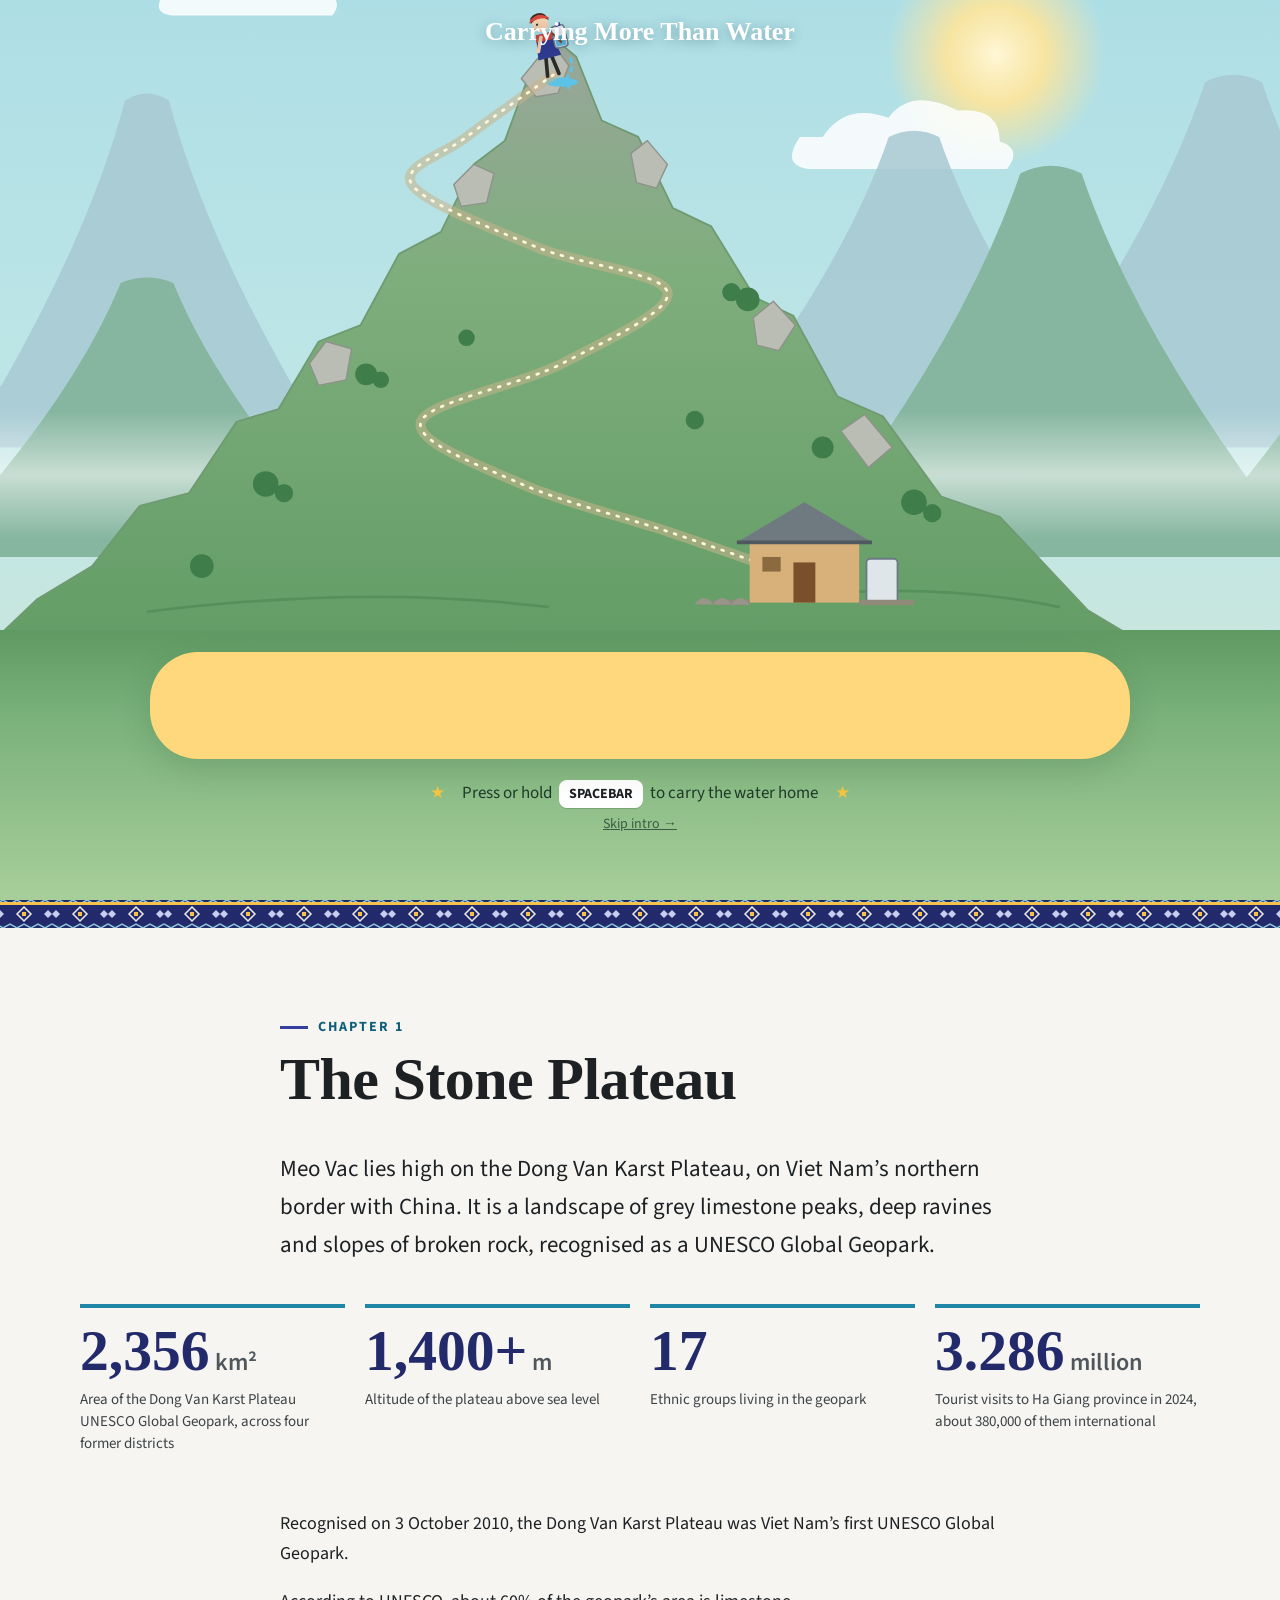
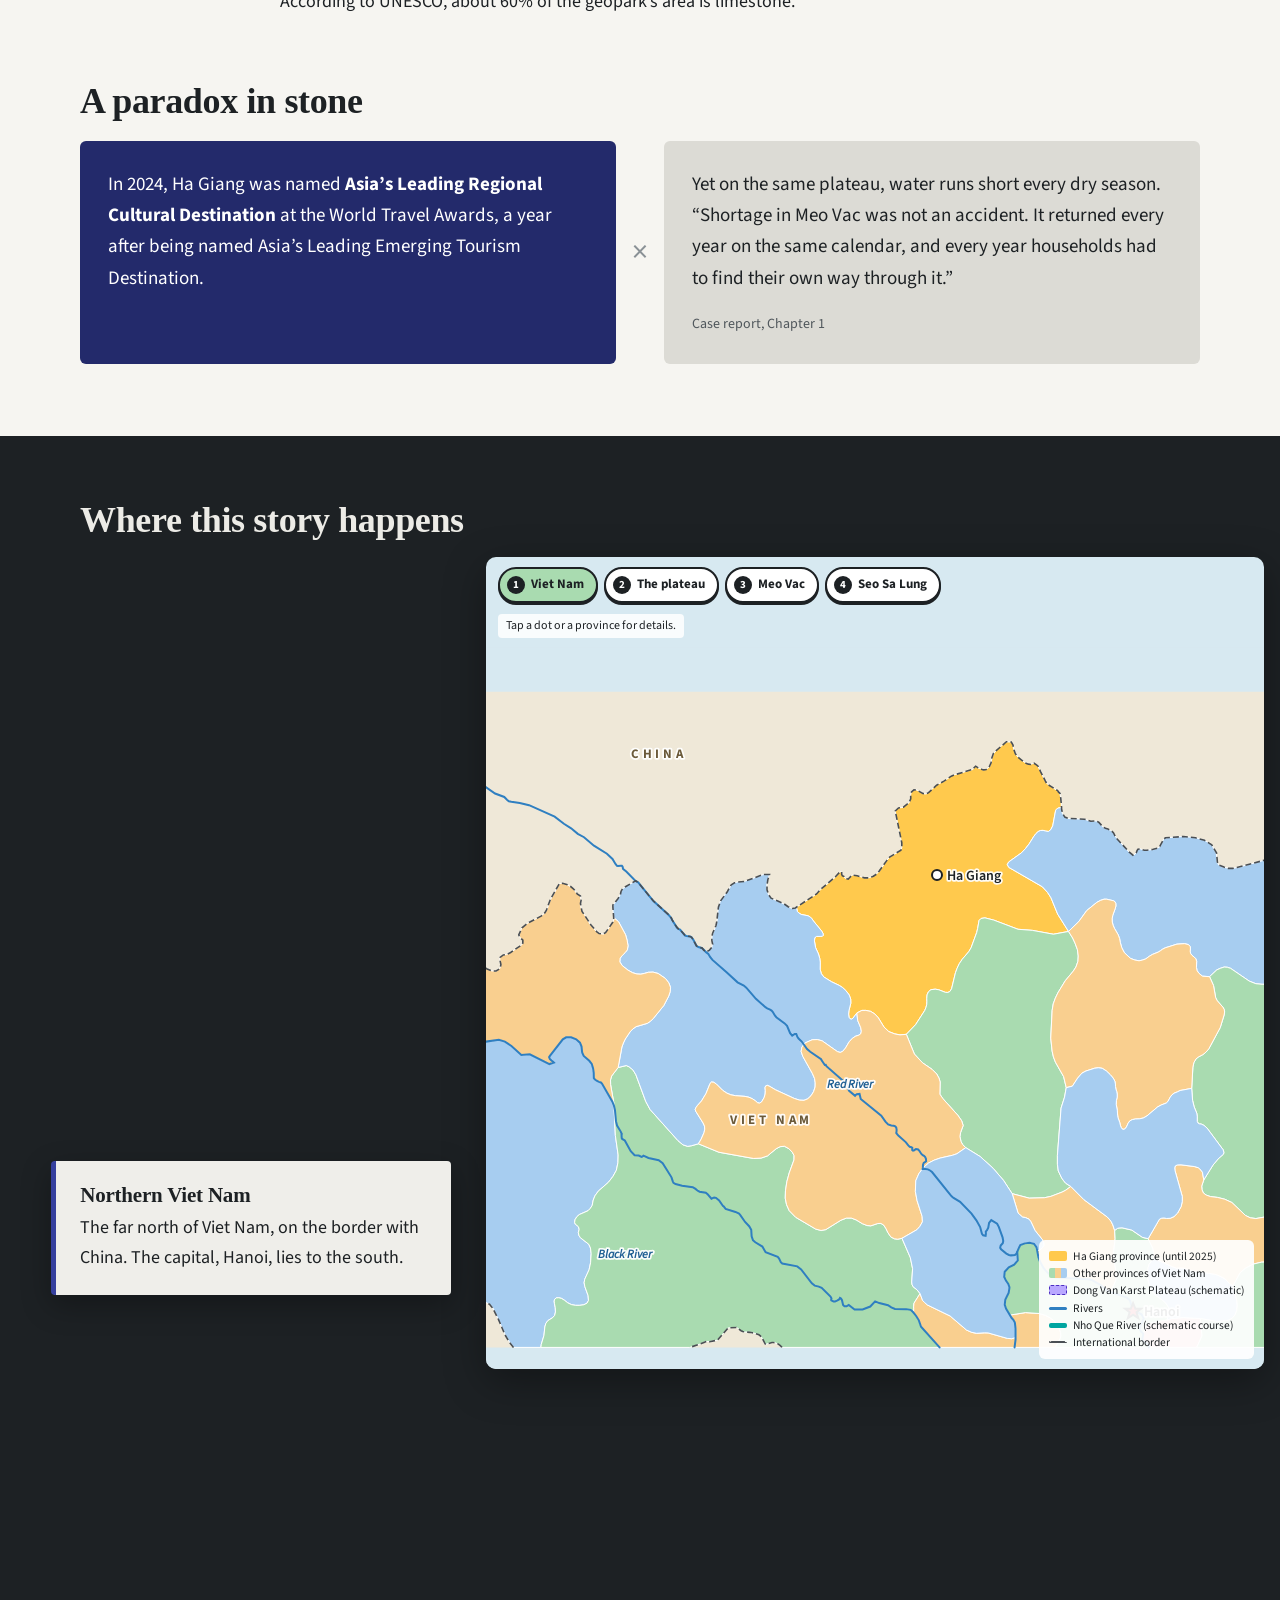
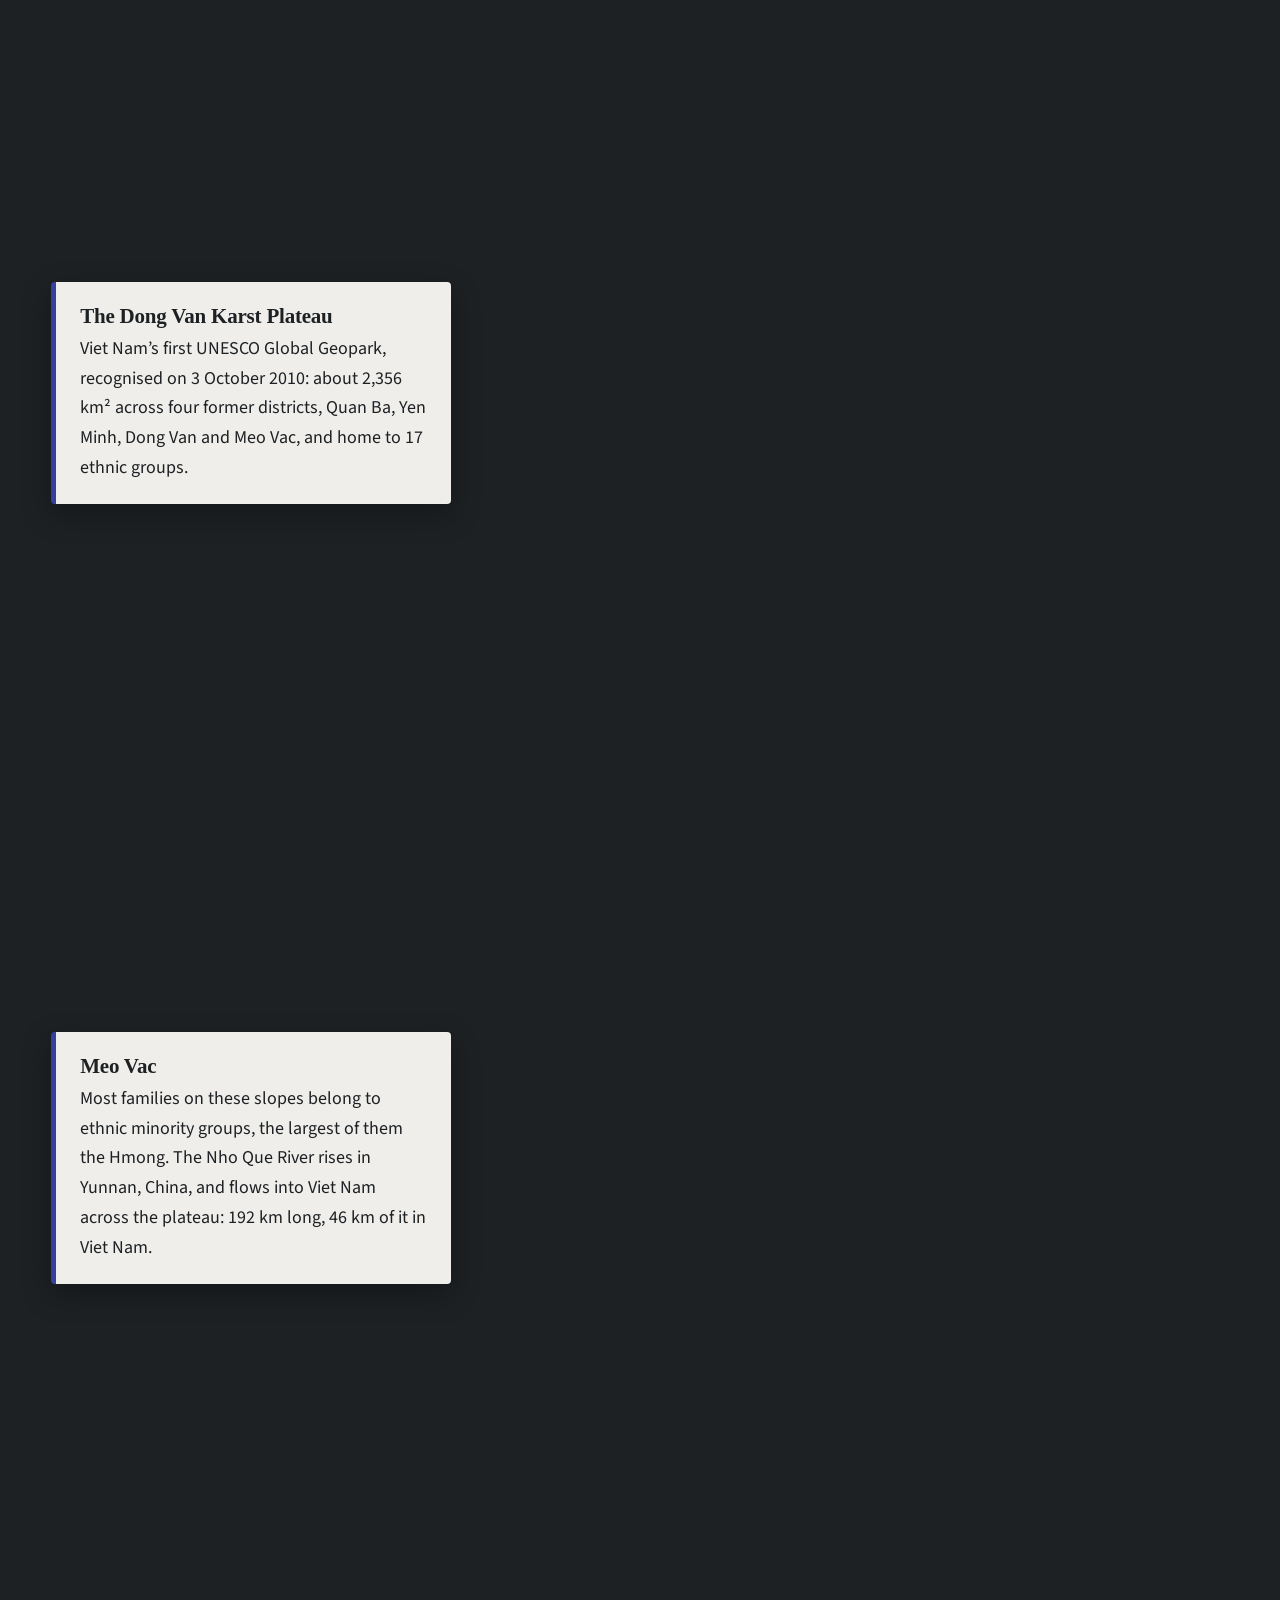
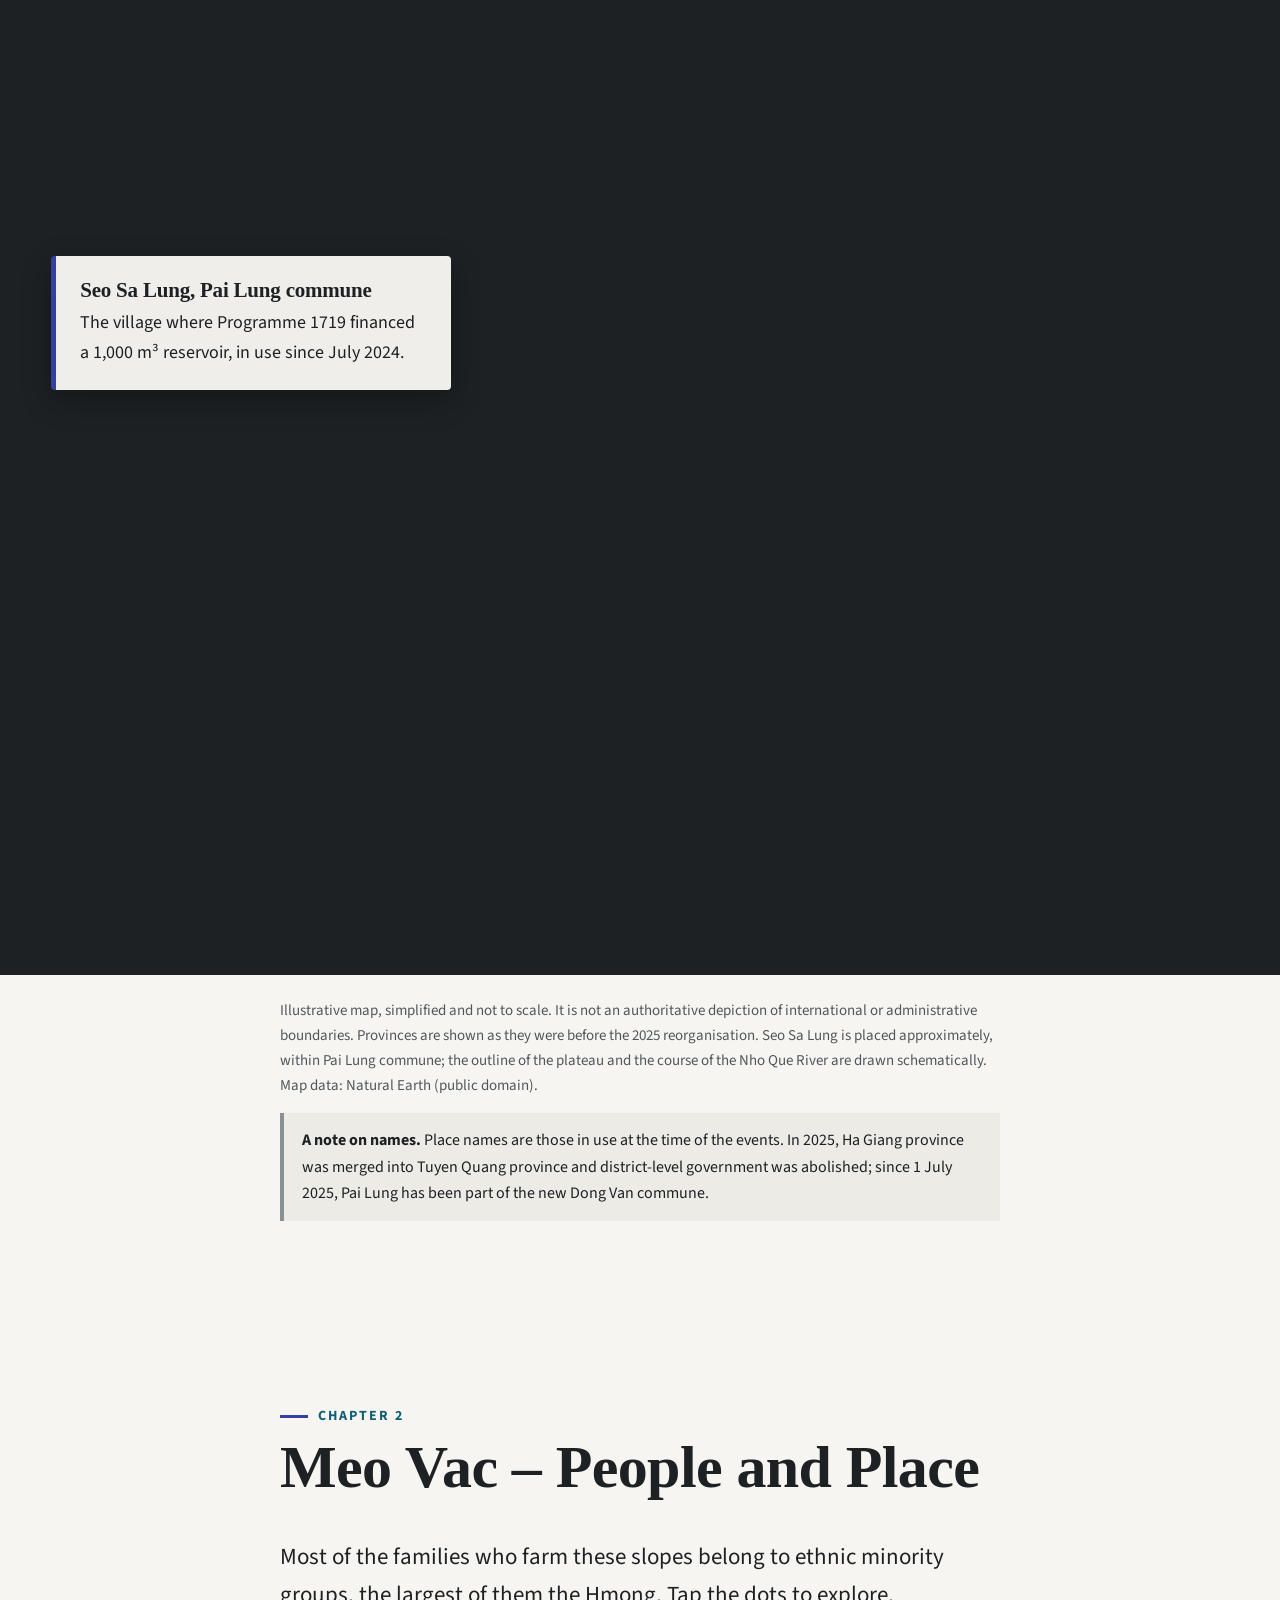
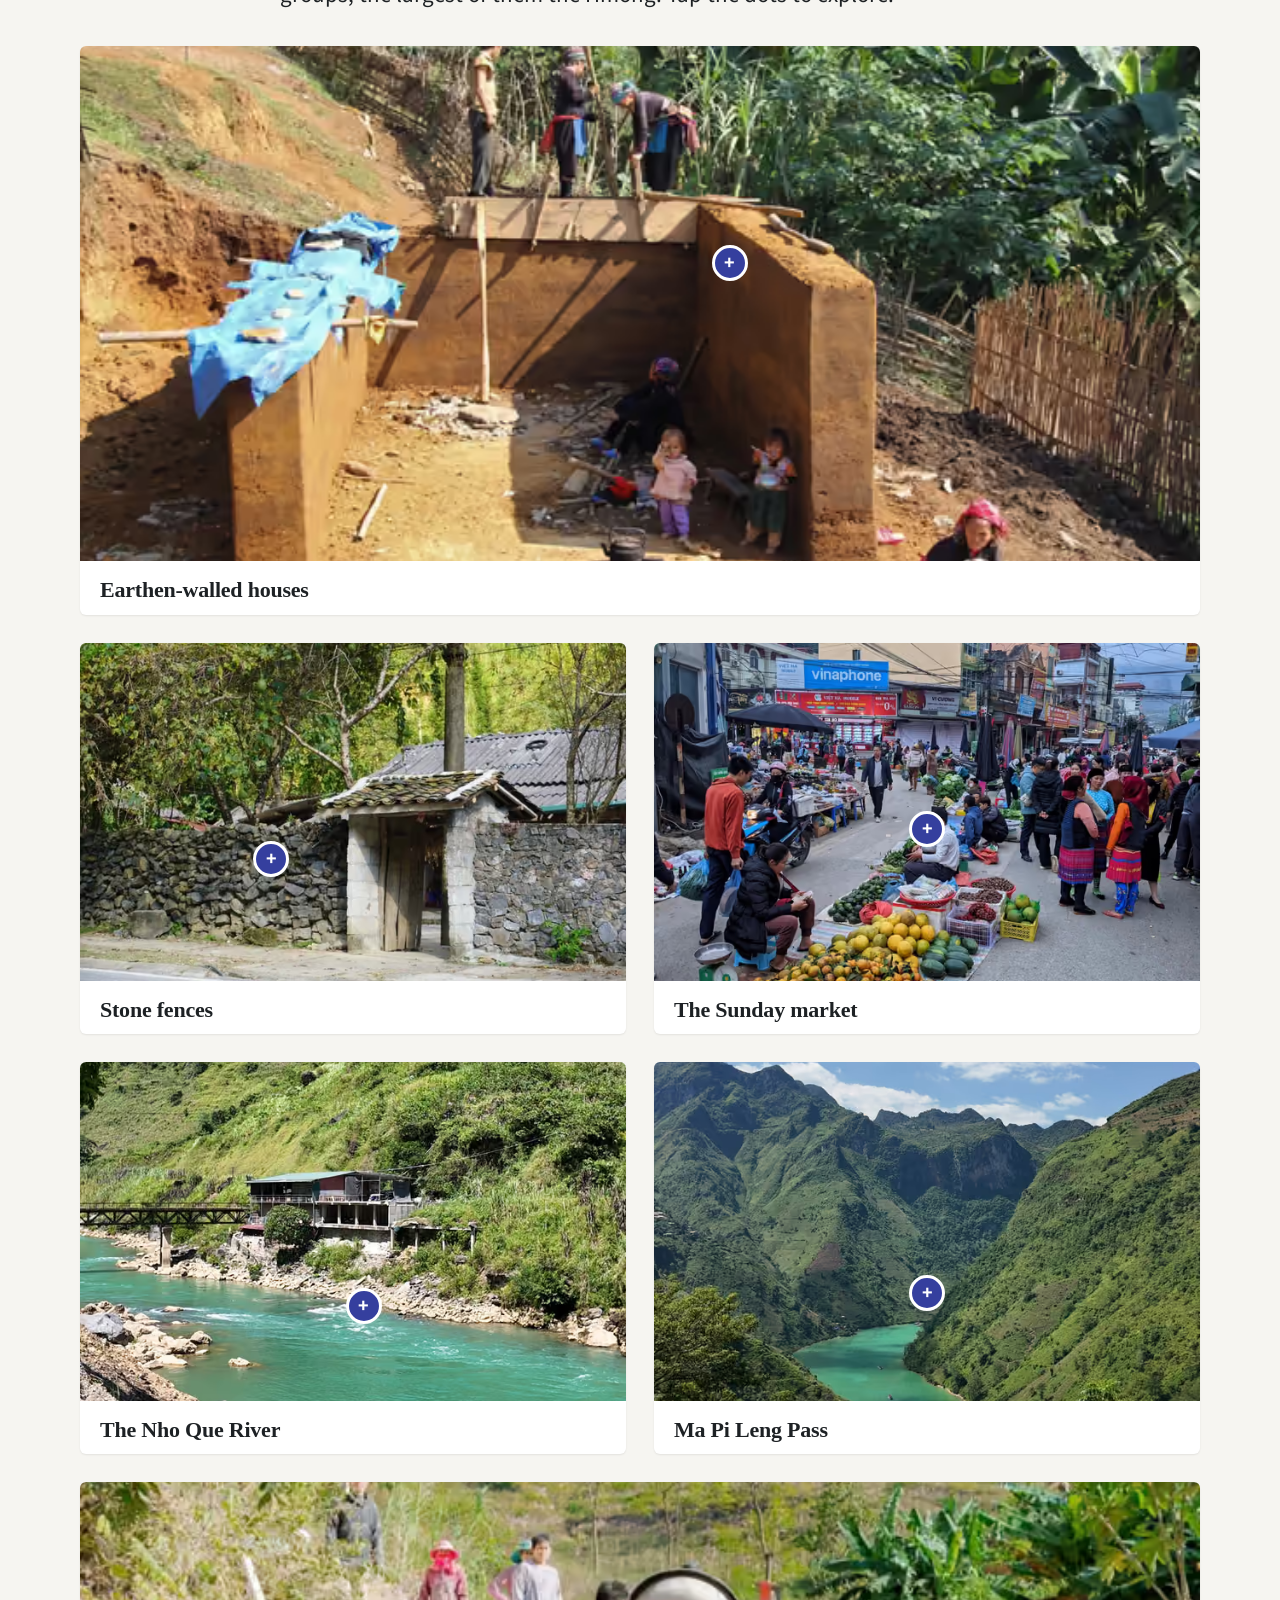
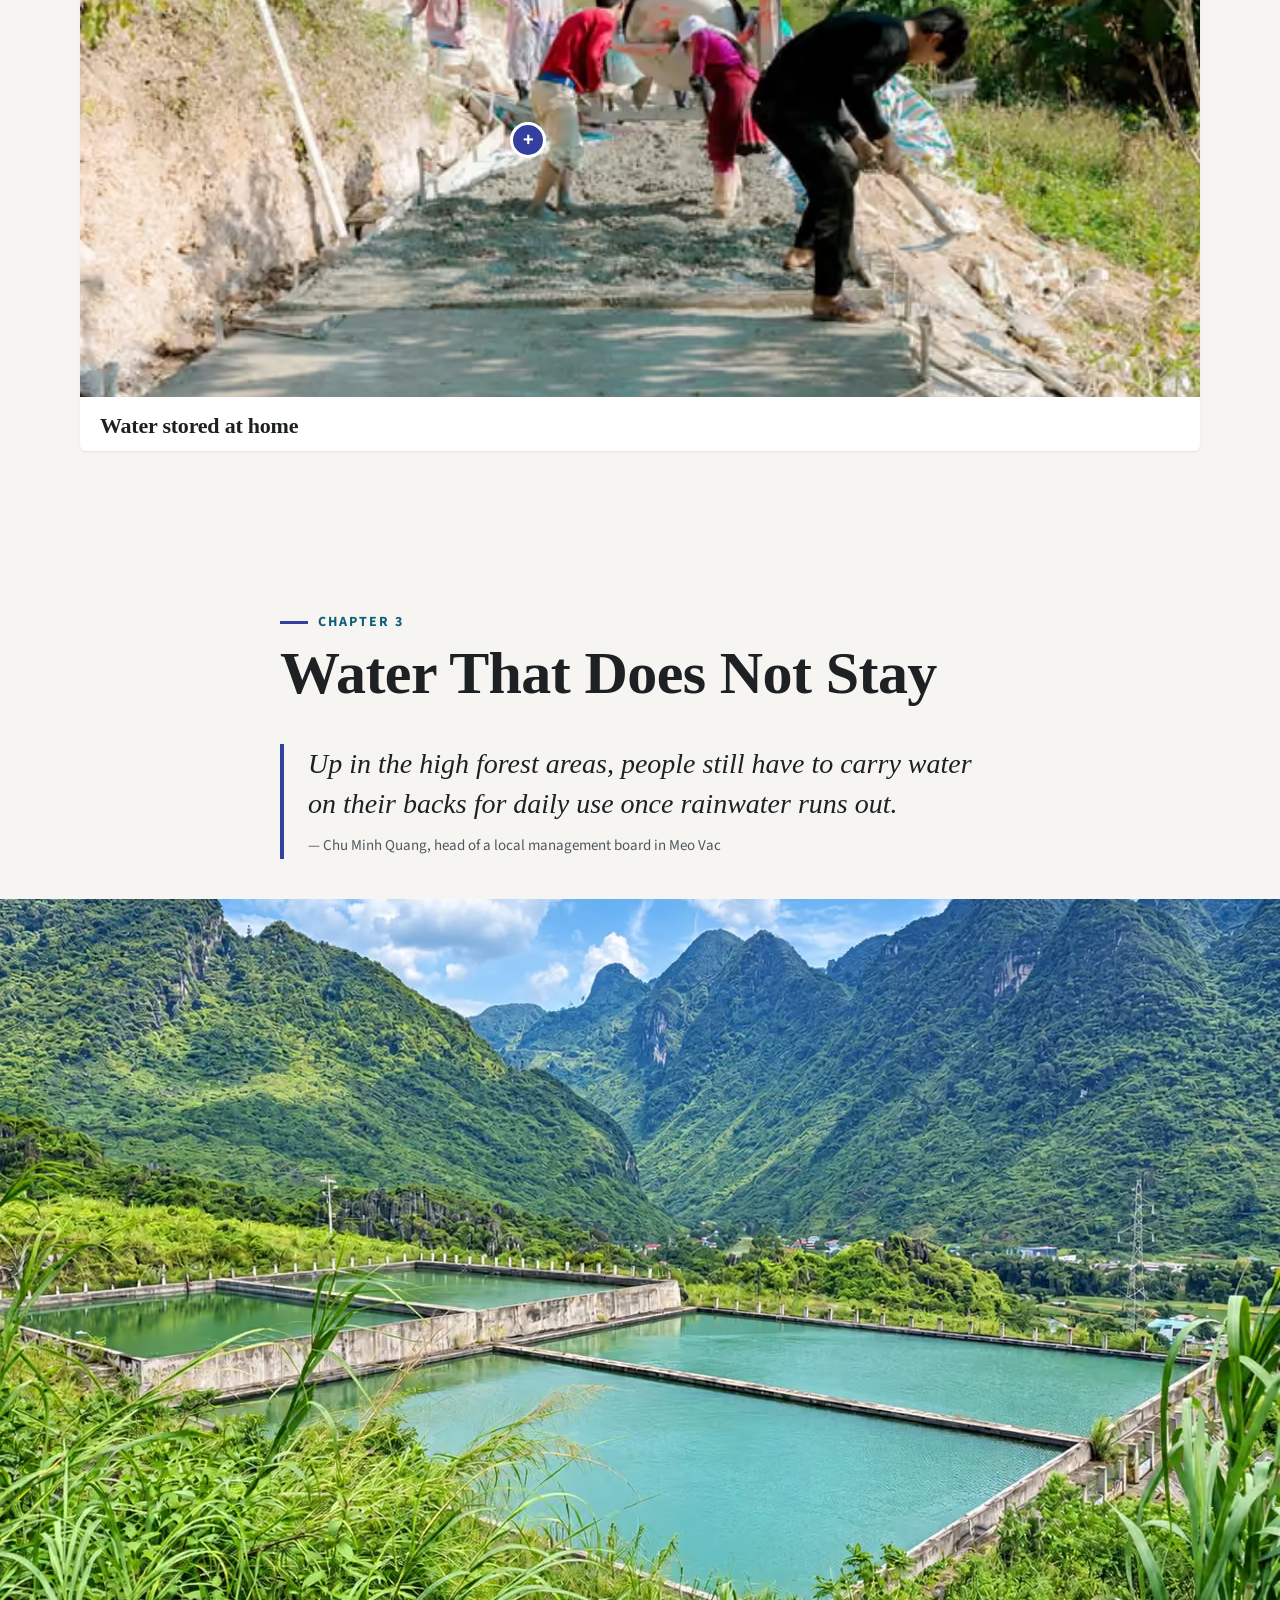
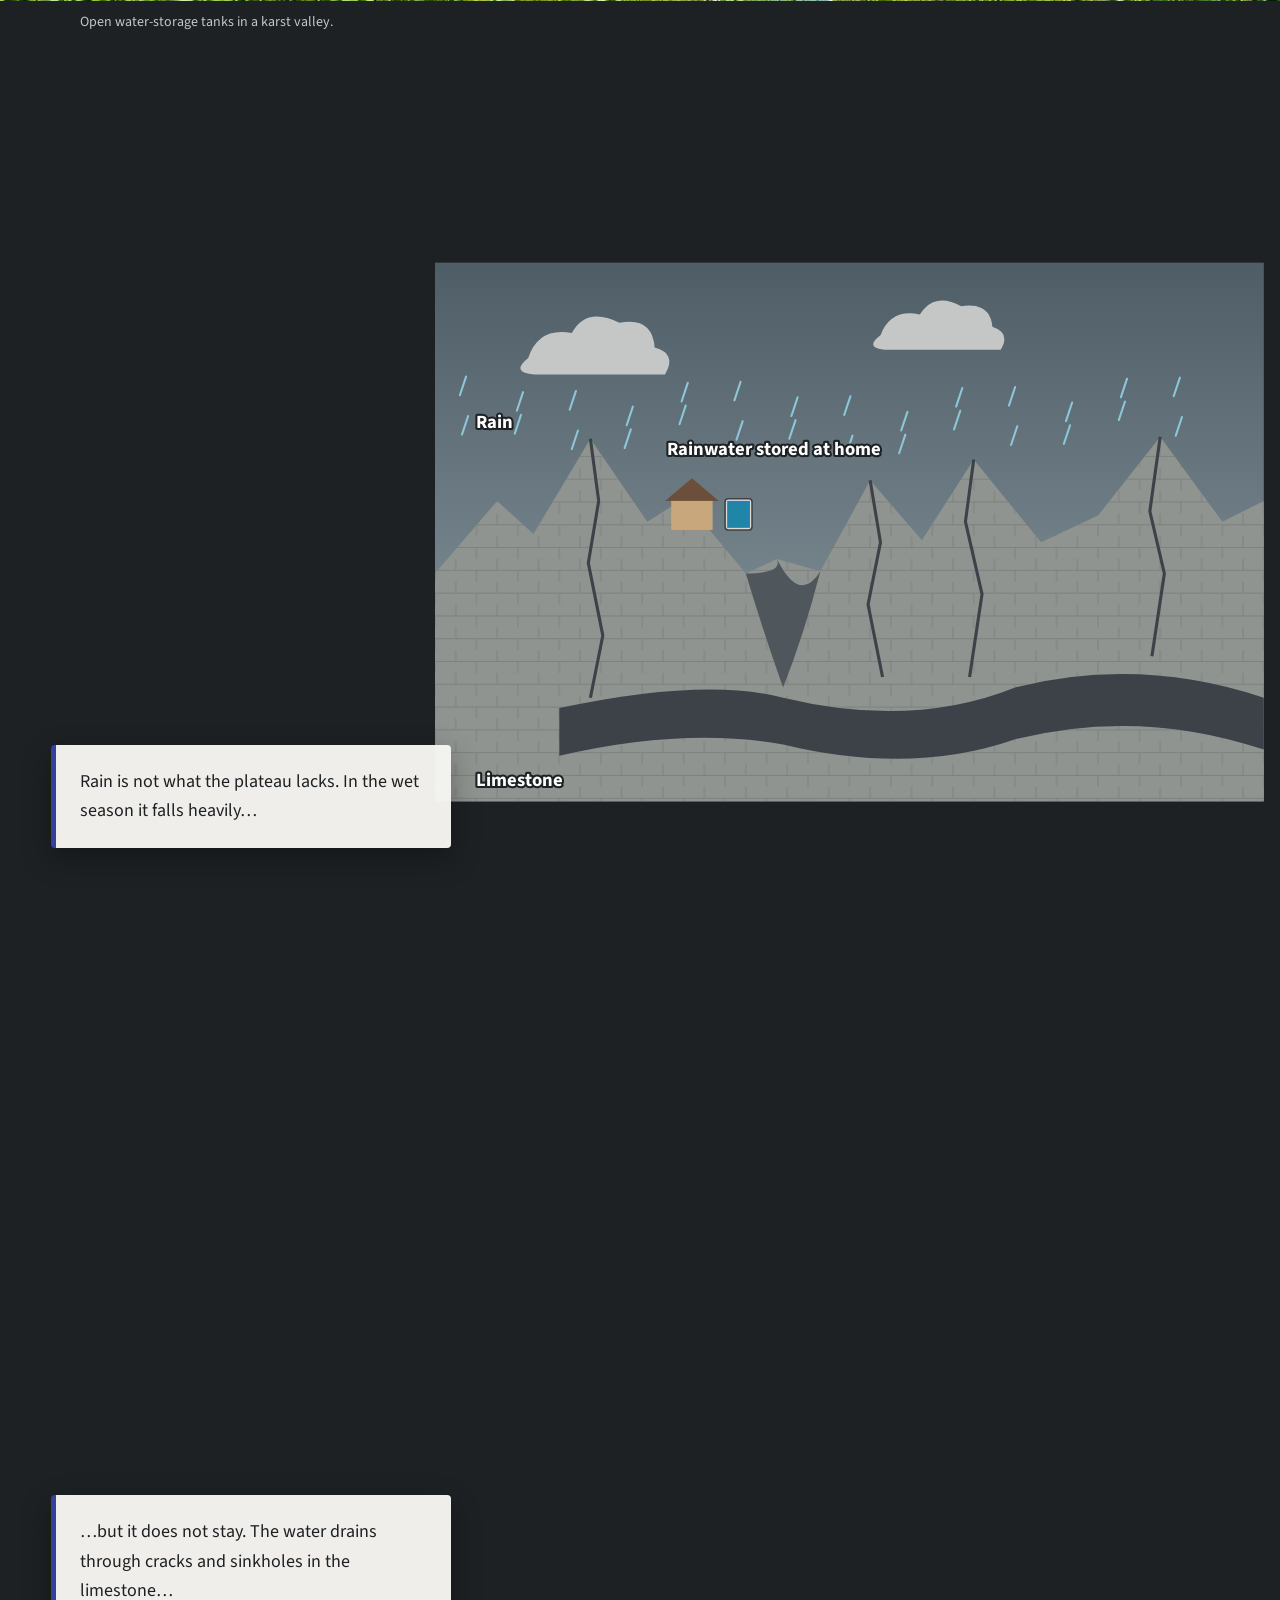
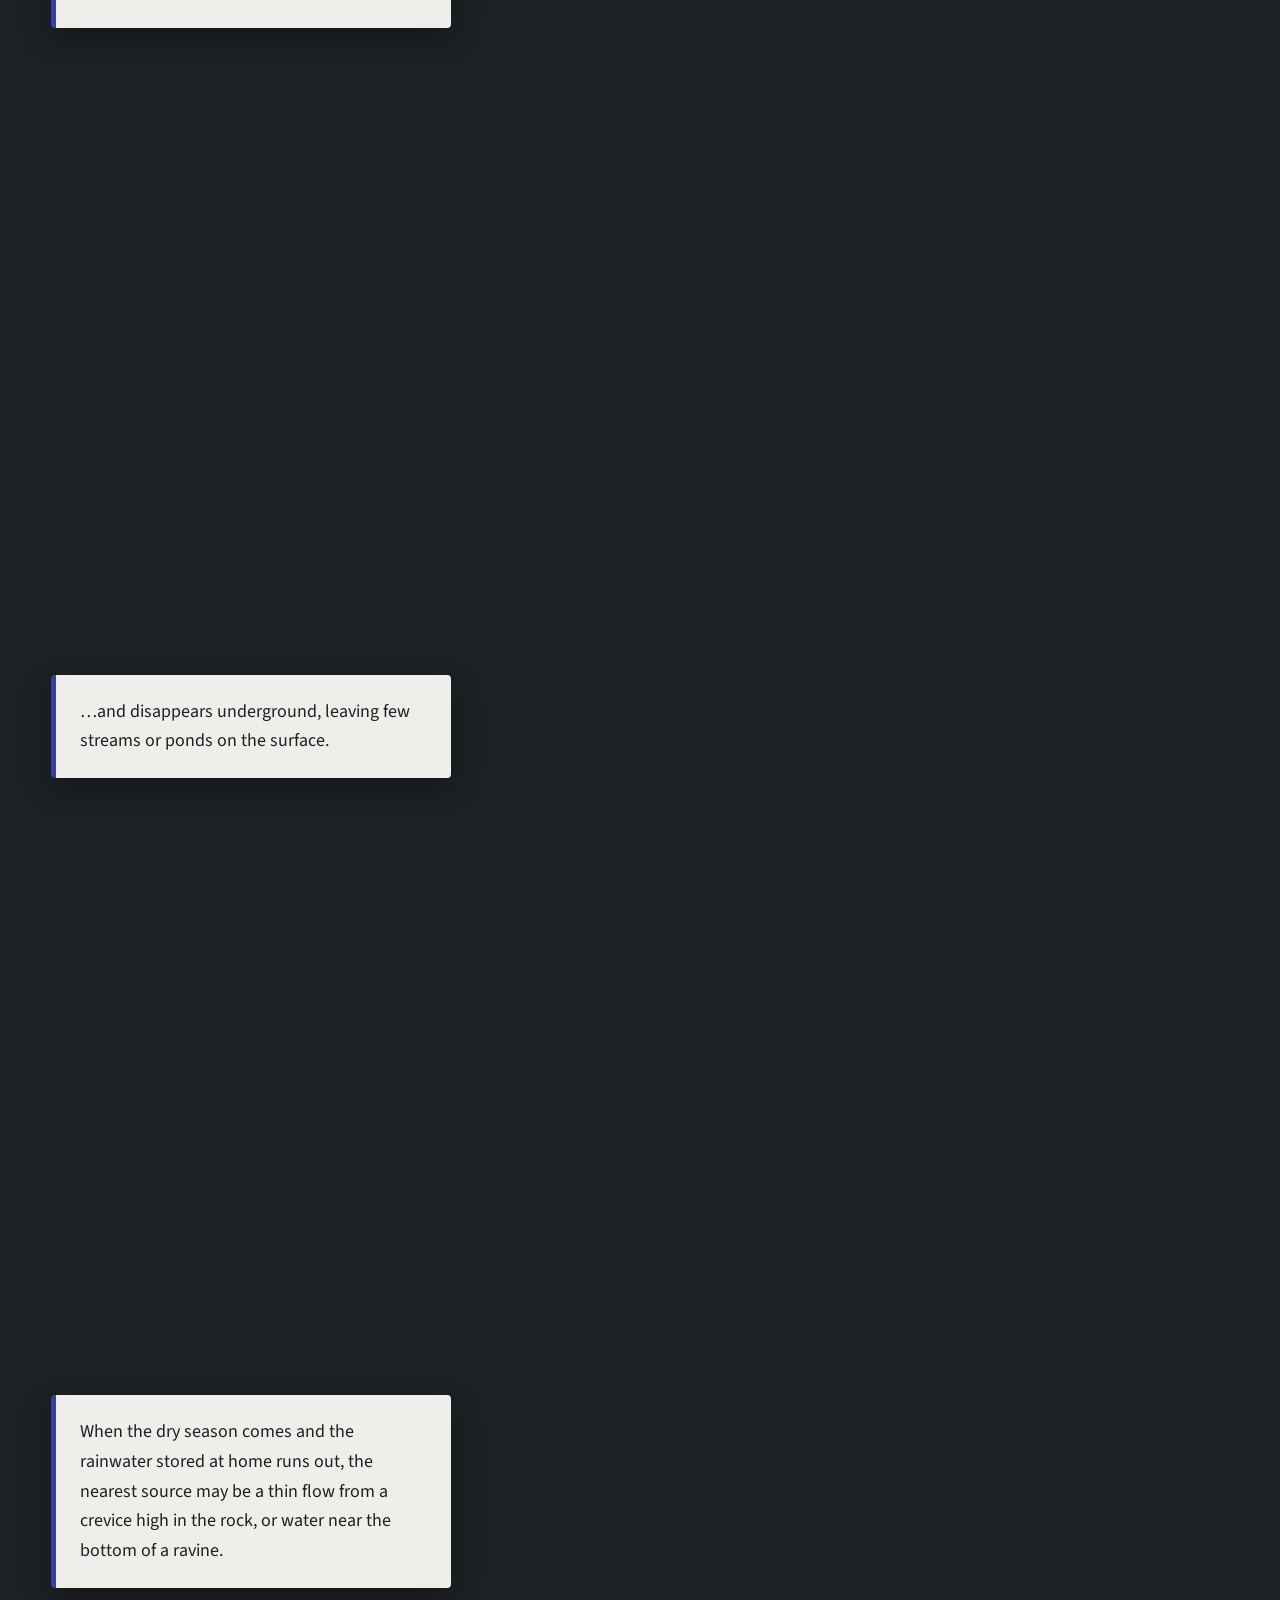
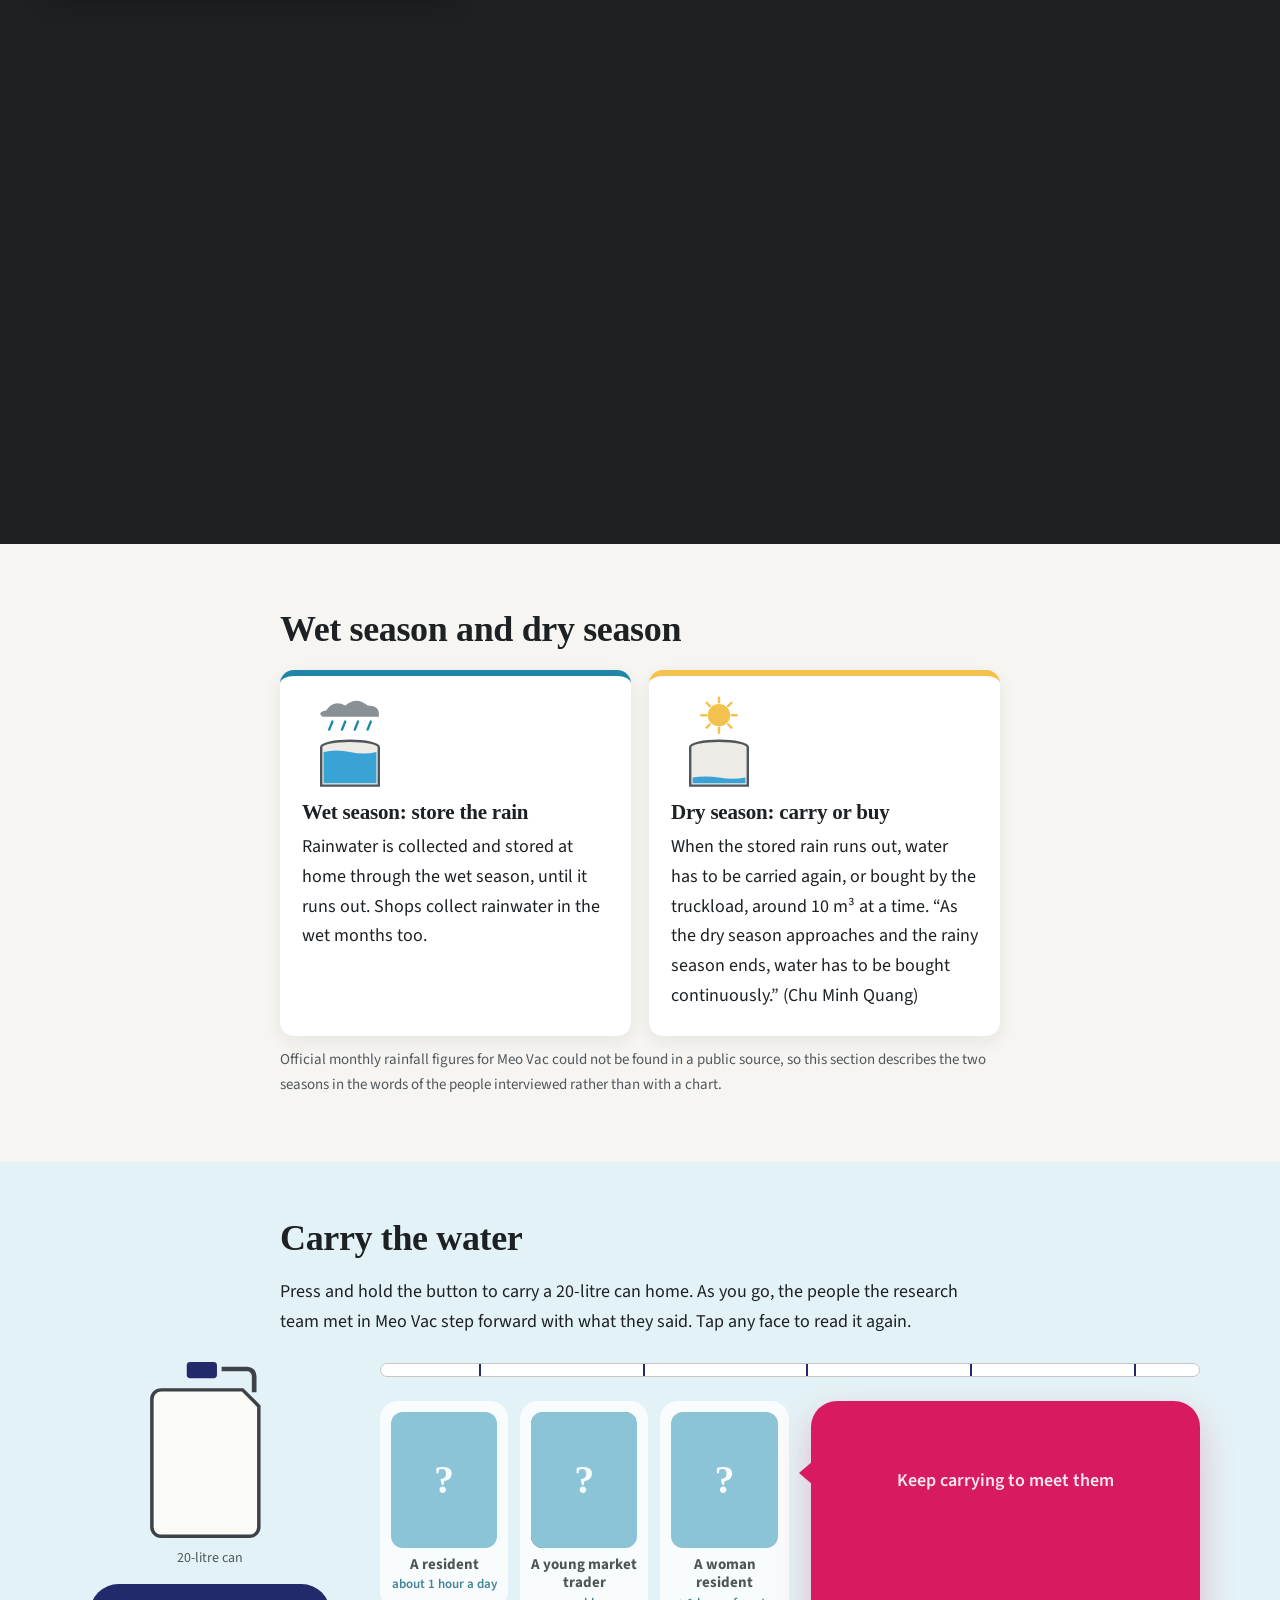
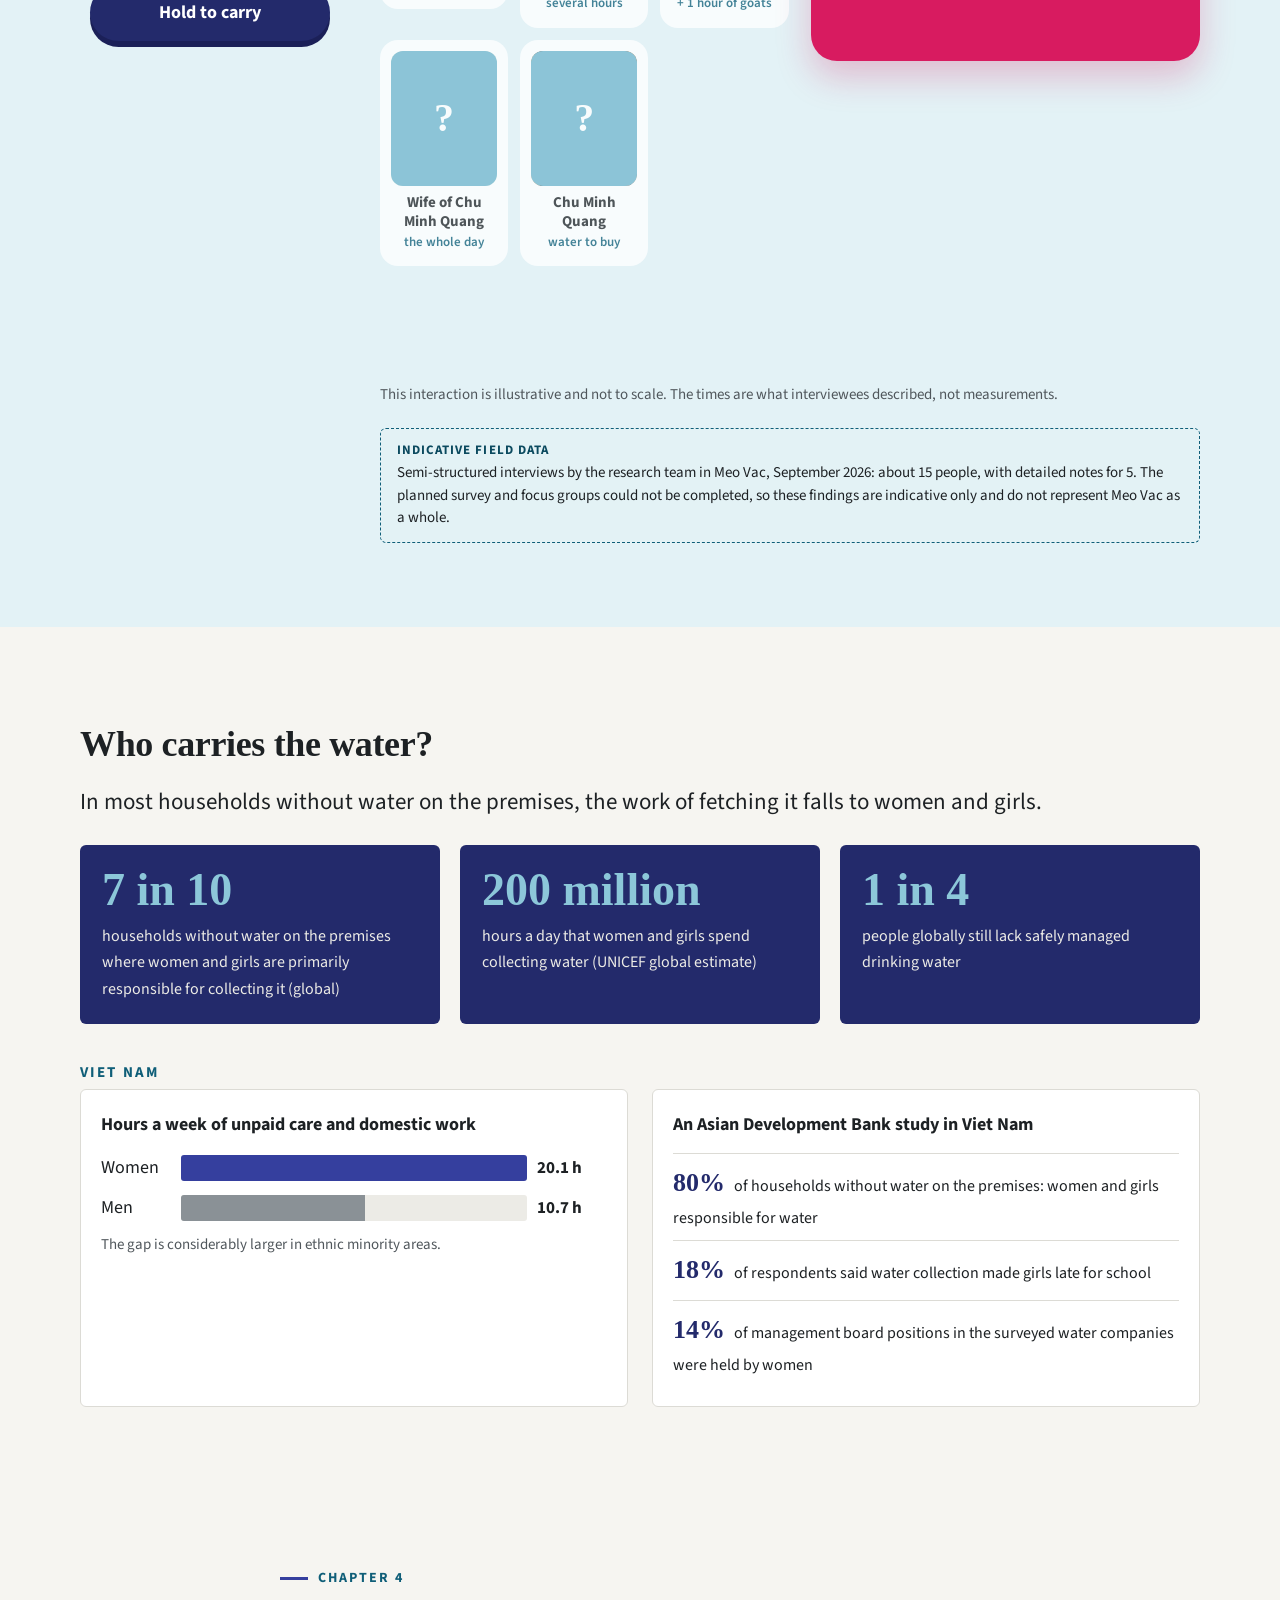
==== commit 5f8e3bf8: "Chapter 4 road timeline, interview voices, season panel, sources list Co-Authored-By: Claude Opus 5." ====
--- a/en/index.html
+++ b/en/index.html
@@ -1 +1 @@
-<!DOCTYPE html><html lang="en" class="no-js" data-lang="en"> <head><meta charset="utf-8"><meta name="viewport" content="width=device-width, initial-scale=1"><meta http-equiv="X-UA-Compatible" content="IE=edge"><meta name="renderer" content="webkit"><meta name="format-detection" content="telephone=no"><title>MainSTREAMing Carrying More Than Water</title><meta name="description" content="A visual story for the Tsinghua Global SDG Case Competition 2026: water, gender and the measure of success on the Dong Van Karst Plateau, Viet Nam."><meta property="og:title" content="MainSTREAMing Carrying More Than Water"><meta property="og:description" content="A visual story for the Tsinghua Global SDG Case Competition 2026: water, gender and the measure of success on the Dong Van Karst Plateau, Viet Nam."><meta name="theme-color" content="#1d2124"><link rel="icon" href="../favicon.svg" type="image/svg+xml"><link rel="alternate" hreflang="en" href="../en/"><link rel="alternate" hreflang="zh-Hans" href="../zh/"><link rel="preload" href="../fonts/source-serif-4-latin-600-normal.woff2" as="font" type="font/woff2" crossorigin><link rel="stylesheet" href="../css/site.css"><script>document.documentElement.className = document.documentElement.className.replace('no-js', 'js');</script></head> <body>  <div class="intro" id="intro" role="dialog" aria-label="Introduction"> <svg class="intro-scene" id="intro-scene" viewBox="900 100 700 720" preserveAspectRatio="xMidYMid meet" aria-hidden="true"> <defs> <linearGradient id="in-sky" x1="0" y1="0" x2="0" y2="1"> <stop offset="0" stop-color="#7cc8e3"></stop><stop offset=".55" stop-color="#bfe6e6"></stop><stop offset="1" stop-color="#f6e7b8"></stop> </linearGradient> <linearGradient id="in-main" x1="0" y1="0" x2="0" y2="1"> <stop offset="0" stop-color="#9aa69c"></stop><stop offset=".35" stop-color="#7fae7d"></stop><stop offset="1" stop-color="#5f9a62"></stop> </linearGradient> <linearGradient id="in-mist" x1="0" y1="0" x2="0" y2="1"><stop offset="0" stop-color="#ffffff" stop-opacity="0"></stop><stop offset=".5" stop-color="#ffffff" stop-opacity=".55"></stop><stop offset="1" stop-color="#ffffff" stop-opacity="0"></stop></linearGradient> <radialGradient id="in-sun"><stop offset="0" stop-color="#fff7d6"></stop><stop offset=".45" stop-color="#ffe59a" stop-opacity=".9"></stop><stop offset="1" stop-color="#ffe59a" stop-opacity="0"></stop></radialGradient> </defs> <rect x="-1200" y="-1200" width="4800" height="3300" fill="url(#in-sky)"></rect> <circle cx="1690" cy="210" r="120" fill="url(#in-sun)"></circle> <g class="in-clouds"> <path class="in-cloud c1" d="M300 200 q30-45 85-25 q30-40 90-10 q55-5 55 40 q30 10 10 35 h-260 q-35-5-10-40z"></path> <path class="in-cloud c2" d="M1500 300 q25-38 72-21 q25-34 76-8 q46-4 46 34 q25 8 8 30 h-218 q-30-4-9-35z"></path> <path class="in-cloud c3" d="M800 140 q20-30 58-17 q20-27 61-7 q37-3 37 27 q20 7 7 24 h-176 q-24-3-7-27z"></path> </g> <path d="M-560 640 Q-391 475 -331.2 340 Q-300 328 -268.8 340 Q-209 475 -40 640 Z M-140 640 Q3 442 53.6 280 Q80 265.59999999999997 106.4 280 Q157 442 300 640 Z M180 640 Q336 475 391.2 340 Q420 328 448.8 340 Q504 475 660 640 Z M560 640 Q690 431 736 260 Q760 244.8 784 260 Q830 431 960 640 Z M1370 640 Q1519.5 453 1572.4 300 Q1600 286.4 1627.6 300 Q1680.5 453 1830 640 Z M1690 640 Q1859 420 1918.8 240 Q1950 224 1981.2 240 Q2041 420 2210 640 Z M2080 640 Q2223 464 2273.6 320 Q2300 307.2 2326.4 320 Q2377 464 2520 640 Z M2440 640 Q2609 442 2668.8 280 Q2700 265.59999999999997 2731.2 280 Q2791 442 2960 640 Z" fill="#a9c9d3" opacity=".85"></path> <path d="M-420 760 Q-225 562 -156 400 Q-120 385.59999999999997 -84 400 Q-15 562 180 760 Z M70 760 Q239 529 298.8 340 Q330 323.2 361.2 340 Q421 529 590 760 Z M520 760 Q676 595 731.2 460 Q760 448 788.8 460 Q844 595 1000 760 Z M1470 760 Q1652 529 1716.4 340 Q1750 323.2 1783.6 340 Q1848 529 2030 760 Z M1890 760 Q2059 573 2118.8 420 Q2150 406.4 2181.2 420 Q2241 573 2410 760 Z M2300 760 Q2495 551 2564 380 Q2600 364.8 2636 380 Q2705 551 2900 760 Z" fill="#86b6a0"></path> <rect x="-1200" y="880" width="4800" height="1400" fill="#5f9a62"></rect> <!-- main mountain with the spring near its summit --> <rect x="-1200" y="600" width="4800" height="140" fill="url(#in-mist)"></rect> <path d="M520 920 L640 806 L700 770 L752 704 L806 690 L858 612 L904 598 L948 524 L994 506 L1036 428 L1082 404 L1118 330 L1152 304 L1182 222 L1206 192 L1230 212 L1258 282 L1298 300 L1336 378 L1378 398 L1426 476 L1468 496 L1516 584 L1566 606 L1630 694 L1694 716 L1790 818 L1960 920 Z" fill="url(#in-main)" stroke="#6f9a72" stroke-width="2" stroke-linejoin="round"></path> <g class="in-outcrops"> <path d="M1170 236 L1188 214 L1206 200 L1222 222 L1210 252 L1186 256 Z"></path> <path d="M1096 352 L1118 330 L1140 340 L1132 372 L1104 376 Z"></path> <path d="M1290 318 L1308 304 L1330 330 L1318 356 L1296 350 Z"></path> <path d="M938 548 L956 524 L984 532 L978 566 L948 572 Z"></path> <path d="M1424 498 L1446 480 L1470 506 L1452 534 L1428 528 Z"></path> <path d="M1520 622 L1546 604 L1576 640 L1550 662 Z"></path> </g> <g class="in-trees"> <circle cx="1000" cy="560" r="12"></circle><circle cx="1016" cy="566" r="9"></circle><circle cx="1400" cy="470" r="10"></circle><circle cx="1418" cy="478" r="13"></circle> <circle cx="890" cy="680" r="14"></circle><circle cx="910" cy="690" r="10"></circle><circle cx="1500" cy="640" r="12"></circle><circle cx="1600" cy="700" r="14"></circle> <circle cx="1620" cy="712" r="10"></circle><circle cx="820" cy="770" r="13"></circle><circle cx="1110" cy="520" r="9"></circle><circle cx="1360" cy="610" r="10"></circle> </g> <!-- terraces and stone walls --> <path d="M760 820 Q1000 790 1200 815 M820 860 Q1060 830 1290 852 M1500 800 Q1640 790 1760 815" class="in-terrace"></path> <!-- spring --> <path class="in-spring" d="M1224 214 q4 10 -2 18 q-5 7 0 14"></path> <ellipse cx="1214" cy="240" rx="18" ry="5" fill="#5cc3e6"></ellipse> <!-- trail --> <path d="M1205 232 C1189.2 243.3 1135.8 280.0 1110 300 C1084.2 320.0 1037.5 332.0 1050 352 C1062.5 372.0 1138.3 400.3 1185 420 C1231.7 439.7 1325.0 448.7 1330 470 C1335.0 491.3 1260.0 524.3 1215 548 C1170.0 571.7 1067.5 590.0 1060 612 C1052.5 634.0 1125.0 660.0 1170 680 C1215.0 700.0 1285.0 717.0 1330 732 C1375.0 747.0 1421.7 763.7 1440 770" class="in-trail-bed"></path> <path d="M1205 232 C1189.2 243.3 1135.8 280.0 1110 300 C1084.2 320.0 1037.5 332.0 1050 352 C1062.5 372.0 1138.3 400.3 1185 420 C1231.7 439.7 1325.0 448.7 1330 470 C1335.0 491.3 1260.0 524.3 1215 548 C1170.0 571.7 1067.5 590.0 1060 612 C1052.5 634.0 1125.0 660.0 1170 680 C1215.0 700.0 1285.0 717.0 1330 732 C1375.0 747.0 1421.7 763.7 1440 770" class="in-trail" id="intro-trail"></path> <path d="M1205 232 C1189.2 243.3 1135.8 280.0 1110 300 C1084.2 320.0 1037.5 332.0 1050 352 C1062.5 372.0 1138.3 400.3 1185 420 C1231.7 439.7 1325.0 448.7 1330 470 C1335.0 491.3 1260.0 524.3 1215 548 C1170.0 571.7 1067.5 590.0 1060 612 C1052.5 634.0 1125.0 660.0 1170 680 C1215.0 700.0 1285.0 717.0 1330 732 C1375.0 747.0 1421.7 763.7 1440 770" class="in-trail-done" id="intro-trail-done"></path> <!-- house: rammed-earth walls, tiled roof, rain tank --> <g transform="translate(1420 700)"> <rect x="0" y="40" width="120" height="70" fill="#d7b07a"></rect> <path d="M-14 44 L60 0 L134 44 Z" fill="#6f7a80"></path> <path d="M-14 44 L134 44" stroke="#4f585e" stroke-width="4"></path> <rect x="48" y="66" width="24" height="44" fill="#7a4f2b"></rect> <rect class="in-window" x="14" y="60" width="20" height="16" fill="#8a6a3e"></rect> <rect x="128" y="62" width="34" height="48" rx="4" fill="#dfe6ea" stroke="#6c7a86" stroke-width="2"></rect> <rect class="in-tank-water" x="131" y="106" width="28" height="0" fill="#3aa3d6"></rect> <path d="M-40 110 h40 M120 110 h60" stroke="#8f8a7a" stroke-width="6"></path> <path d="M-60 112 q10-14 20 0 q10-14 20 0 q10-14 20 0" fill="#9a958a"></path> </g> <!-- the walker --> <g id="intro-walker" class="in-walker"> <g class="in-flip"><g class="in-body"> <path class="w-leg wl1" d="M-4 -26 L-8 0"></path> <path class="w-leg wl2" d="M4 -26 L8 0"></path> <path d="M-12 -58 h22 l5 34 h-32 z" fill="#2f3b8f"></path> <path d="M-12 -58 h22 l2 10 h-26 z" fill="#d9483b"></path> <rect x="-30" y="-64" width="18" height="30" rx="4" fill="#eef2f4" stroke="#6c7a86" stroke-width="2"></rect> <rect x="-26" y="-68" width="7" height="5" rx="1" fill="#353f9e"></rect> <path class="w-water" d="M-28 -50 h14 v14 h-14 z" fill="#3aa3d6" opacity=".8"></path> <path d="M-12 -56 L-22 -40" stroke="#7b4a26" stroke-width="3"></path> <path class="w-arm" d="M4 -54 L12 -36"></path> <circle cx="0" cy="-72" r="11" fill="#f2cfae"></circle> <path d="M-12 -74 q2 -14 14 -13 q12 1 11 12 q-6 -5 -13 -5 q-7 0 -12 6z" fill="#3b2a24"></path> <path d="M-13 -78 q12 -12 26 -2 l2 4 q-14 -6 -28 0z" fill="#d9483b"></path> <circle cx="5" cy="-72" r="1.5" fill="#2a2a2a"></circle> <path d="M6 -66 q3 1 5 -1" stroke="#c4705a" stroke-width="1.4" fill="none"></path> </g></g> </g> </svg> <p class="intro-logo">Carrying More Than Water</p> <div class="intro-ui"> <div class="intro-bar" id="intro-bar"> <p class="intro-quote" lang="en"> <span class="iq">Scarcity</span> <span class="iq">has</span> <span class="iq">never</span> <span class="iq">been</span> <span class="iq">only</span> <span class="iq hl">the</span> <span class="iq hl">absence</span> <span class="iq hl">of</span> <span class="iq hl">water</span><span class="iq">.</span> <span class="iq">It</span> <span class="iq">is</span> <span class="iq">also</span> <span class="iq hl">who</span> <span class="iq hl">fetches</span> <span class="iq hl">it</span><span class="iq">,</span> <span class="iq">how</span> <span class="iq">much</span> <span class="iq">is</span> <span class="iq">stored,</span> <span class="iq">and</span> <span class="iq hl">what</span> <span class="iq hl">comes</span> <span class="iq hl">first</span> <span class="iq">when</span> <span class="iq">supplies</span> <span class="iq">run</span> <span class="iq">low.</span> </p> <span class="intro-src">— Adapted from the case report</span> </div> <p class="intro-hint" id="intro-hint"> <span class="hs">★</span> <span class="kb-only st-hold">Press or hold <kbd>SPACEBAR</kbd> to carry the water home</span> <span class="kb-only st-ready">You are ready: press <kbd>SPACEBAR</kbd> to enter</span> <span class="touch-only st-hold">Tap or hold anywhere to carry the water home</span> <span class="touch-only st-ready">You are ready: tap to enter</span> <span class="hs">★</span> </p> <button type="button" class="intro-skip" id="intro-skip">Skip intro →</button> </div> </div> <a class="skip" href="#main">Skip to content</a> <header class="site-header" id="top"> <a class="brand" href="#plateau">MainSTREAMing Carrying More Than Water</a> <nav class="progress-nav" aria-label="Chapters"> <ol> <li><a href="#plateau" data-nav="plateau"><span class="n">1</span><span class="l">Plateau</span></a></li><li><a href="#village" data-nav="village"><span class="n">2</span><span class="l">Village</span></a></li><li><a href="#water" data-nav="water"><span class="n">3</span><span class="l">Water</span></a></li><li><a href="#reservoir" data-nav="reservoir"><span class="n">4</span><span class="l">Reservoir</span></a></li><li><a href="#question" data-nav="question"><span class="n">5</span><span class="l">The Question</span></a></li> </ol> </nav> <a class="lang-switch" id="lang-switch" href="../zh/" hreflang="zh-Hans" lang="zh-Hans" aria-label="Switch language to Simplified Chinese"> <span class="full">简体中文</span><span class="short">中文</span> </a> <div class="progress-bar" aria-hidden="true"><span id="progress-fill"></span></div> </header> <noscript><p class="noscript">Interactive parts of this page need JavaScript. All text and figures remain readable without it.</p></noscript> <main id="main">  <section id="plateau" class="chapter ch-plateau" data-anchor> <div class="hero"> <picture class="img-slot hero-img" data-slot="plateau/hero" data-alt="Women and girls in Hmong dress carry large stainless-steel water tanks on their backs up a stony mountain track." data-need="Wide landscape of the Dong Van Karst Plateau near Meo Vac (team photo, landscape only, at least 2400 px wide)."> <source type="image/avif" srcset="../images/plateau/_gen/hero-640.avif 640w, ../images/plateau/_gen/hero-1280.avif 1280w, ../images/plateau/_gen/hero-1920.avif 1920w" sizes="100vw"> <source type="image/webp" srcset="../images/plateau/_gen/hero-640.webp 640w, ../images/plateau/_gen/hero-1280.webp 1280w, ../images/plateau/_gen/hero-1920.webp 1920w" sizes="100vw"> <img src="../images/plateau/_gen/hero-1280.jpg" alt="Women and girls in Hmong dress carry large stainless-steel water tanks on their backs up a stony mountain track." width="1280" height="606" loading="eager" decoding="async"> </picture> <div class="hero-shade" aria-hidden="true"></div> <div class="hero-text"> <p class="kicker">Tsinghua Global SDG Case Competition 2026 · SDG 6 × SDG 5</p> <h1>Carrying More Than Water</h1> <p class="subtitle">Rethinking the Success of Rural Water Investments Through Gender-Responsive Evaluation – A Case Study in Meo Vac, Viet Nam</p> <p class="byline"><span class="by-label">By</span> Nguyen Tra My · Tran Chuc Linh · Trinh Ho Ha An <span class="by-aff">– Foreign Trade University</span></p> <p class="hook">On a plateau where rain drains straight into the rock, a reservoir brought water to the centre of a village. It was counted as a success. This is the story of what it changed, and of what the counting left out.</p> <a class="scroll-cue" href="#plateau-intro">Scroll to begin <span aria-hidden="true">↓</span></a> </div> </div> <div class="motif" aria-hidden="true"></div> <div class="wrap narrow" id="plateau-intro" data-anchor> <p class="chapter-no">Chapter 1</p> <h2>The Stone Plateau</h2> <p class="lead reveal">Meo Vac lies high on the Dong Van Karst Plateau, on Viet Nam’s northern border with China. It is a landscape of grey limestone peaks, deep ravines and slopes of broken rock, recognised as a UNESCO Global Geopark.<sup class="cite"><a href="#src-report" title="Nguyen, T. M., Tran, C. L., &amp; Trinh, H. H. A. (2026). Carrying more than water: Rethinking the success of r…" aria-label="Source 1">1</a></sup></p> </div> <div class="wrap stats" data-anchor id="plateau-stats"> <div class="stat reveal"> <p class="stat-value"><span data-count="2356" data-decimals="0">2,356</span><span class="unit"> km²</span></p> <p class="stat-label">Area of the Dong Van Karst Plateau UNESCO Global Geopark, across four former districts<sup class="cite"><a href="#src-nbca_geopark" title="Viet Nam National Biodiversity Conservation Agency. (n.d.). Dong Van Karst Plateau UNESCO Global Geopark [W…" aria-label="Source 16">16</a></sup><sup class="cite"><a href="#src-bcp_geopark" title="Viet Nam Government Portal. (n.d.). A boost to tourism development in Dong Van Karst Plateau Geopark. Báo Đ…" aria-label="Source 17">17</a></sup></p> </div><div class="stat reveal"> <p class="stat-value"><span data-count="1400" data-decimals="0">1,400+</span><span class="unit"> m</span></p> <p class="stat-label">Altitude of the plateau above sea level<sup class="cite"><a href="#src-tuoitre_plateau" title="Tuoi Tre News. (n.d.). Exploring world of wonders in Vietnam’s Dong Van Karst Plateau." aria-label="Source 18">18</a></sup></p> </div><div class="stat reveal"> <p class="stat-value"><span data-count="17" data-decimals="0">17</span></p> <p class="stat-label">Ethnic groups living in the geopark<sup class="cite"><a href="#src-nbca_geopark" title="Viet Nam National Biodiversity Conservation Agency. (n.d.). Dong Van Karst Plateau UNESCO Global Geopark [W…" aria-label="Source 16">16</a></sup></p> </div><div class="stat reveal"> <p class="stat-value"><span data-count="3.286" data-decimals="3">3.286</span><span class="unit"> million</span></p> <p class="stat-label">Tourist visits to Ha Giang province in 2024, about 380,000 of them international<sup class="cite"><a href="#src-tttc_tourism" title="Thị trường Tài chính Tiền tệ. (n.d.). Hà Giang hướng đến phát triển du lịch bền vững [Ha Giang towards sust…" aria-label="Source 21">21</a></sup></p> </div> </div> <div class="wrap narrow"> <p class="reveal">Recognised on 3 October 2010, the Dong Van Karst Plateau was Viet Nam’s first UNESCO Global Geopark.<sup class="cite"><a href="#src-nbca_geopark" title="Viet Nam National Biodiversity Conservation Agency. (n.d.). Dong Van Karst Plateau UNESCO Global Geopark [W…" aria-label="Source 16">16</a></sup><sup class="cite"><a href="#src-bcp_geopark" title="Viet Nam Government Portal. (n.d.). A boost to tourism development in Dong Van Karst Plateau Geopark. Báo Đ…" aria-label="Source 17">17</a></sup></p> <p class="reveal">According to UNESCO, about 60% of the geopark’s area is limestone.<sup class="cite"><a href="#src-unesco_geopark" title="UNESCO. (n.d.). Dong Van Karst Plateau UNESCO Global Geopark (Viet Nam) [Web page]. UNESCO Global Geoparks." aria-label="Source 15">15</a></sup></p> </div> <div class="wrap paradox" data-anchor id="plateau-paradox"> <h3 class="reveal">A paradox in stone</h3> <div class="paradox-grid"> <div class="paradox-card bright reveal"><p>In 2024, Ha Giang was named <strong>Asia’s Leading Regional Cultural Destination</strong> at the World Travel Awards, a year after being named Asia’s Leading Emerging Tourism Destination.<sup class="cite"><a href="#src-vneconomy_tourism" title="VnEconomy. (n.d.). Du lịch Hà Giang vươn lên tầm cao mới [Ha Giang tourism reaches new heights]." aria-label="Source 22">22</a></sup></p></div> <div class="paradox-vs" aria-hidden="true">×</div> <div class="paradox-card dry reveal"><p>Yet on the same plateau, water runs short every dry season. “Shortage in Meo Vac was not an accident. It returned every year on the same calendar, and every year households had to find their own way through it.”<sup class="cite"><a href="#src-report" title="Nguyen, T. M., Tran, C. L., &amp; Trinh, H. H. A. (2026). Carrying more than water: Rethinking the success of r…" aria-label="Source 1">1</a></sup></p><p class="attrib">Case report, Chapter 1</p></div> </div> </div> <div class="scrolly map-scrolly dark" data-scrolly="map" id="plateau-map" data-anchor> <h3 class="wrap scrolly-heading">Where this story happens</h3> <div class="scrolly-figure" data-step="0"><div class="map-card"> <svg class="map-svg" viewBox="0 0 1000 651" data-steps="[[0,0,1000,651],[511.4,0,295,198],[625,24.8,159,111],[663.6,52,77,59]]" role="img" aria-label="Map of northern Viet Nam zooming in to Meo Vac and Seo Sa Lung" preserveAspectRatio="xMidYMid meet"> <defs> <clipPath id="hg-clip"><path d="M735.3,111.6L732.2,112.2L731.2,112.8L730.3,113.5L729.6,114.6L726.7,130.1L724.7,134L722.3,135.8L719.6,135.4L717,134.7L714.4,134.8L712,135.9L709.8,137.9L707.7,140.6L702.9,148.3L699.4,152.8L695.2,157.3L682.2,166.6L680.9,169.2L682.4,172L716.3,191.6L721.5,197.3L724.9,202.6L731.7,219.2L742.6,236.6L727.4,239.4L706.1,235.5L691.7,234.4L667.1,225.1L658.3,222.9L654.4,223.5L652.4,225.6L651,233.5L650,237.7L644.4,253L642,257L635.4,264.7L632.4,269.2L630.3,273.7L628.6,278.3L624.7,294.4L622.9,297.2L620.9,298.1L618.4,298L611.8,295.4L608.2,294.8L603.9,295.3L601.3,297.5L600,300.5L599.7,304L599.8,307.4L599.6,310.5L598.8,313.4L597.6,316.3L588.4,330.6L579.1,340.3L572.7,340.9L567.4,339.9L561.4,337.6L556.5,332.9L550.8,323.6L547.3,319.8L543.1,317.2L538.2,316.2L534.3,316.2L529.2,318.8L525.4,323.9L523.8,325L522.4,324.7L521.3,323.2L520.9,319.9L521.2,316.6L523.1,308.9L523,304.8L521.5,300.7L518.1,296.2L514.9,293.2L511.4,291L503.8,287.4L496,282.6L493.4,279.3L492.2,274.7L492.3,267.5L491.8,263.9L490.5,259.3L487.6,252.9L486.4,246.1L486.8,242.9L488.6,241.6L492.9,241.6L494.4,241.4L495.3,240.5L495.2,238.9L493.8,236.3L485.4,226L484,223.9L482.3,222.1L479.9,220.8L473,219.4L470.5,217.8L469.2,216.4L468.5,213.3L468.6,211.9L488.4,198.9L492.9,194.1L507.6,181.9L511.6,177.3L512.2,176.5L514.2,176.9L514.2,178.1L513.9,179.4L514.7,180.5L516,181.4L516.9,182.4L518,183.2L520.1,183.7L521.4,183.2L523.7,180.4L525,179.7L529.3,180.3L537,182.7L541.6,182.4L545.6,180.9L548.9,178.7L551.9,175.8L559.7,164.5L562.3,161.7L573.5,154.8L574.5,152.3L574.3,147.4L567.7,114.9L570.8,112.3L576.3,111.4L582.1,106.5L583.1,103.1L583.4,99.2L584.1,95.7L586.6,93.7L589.7,94L595.7,97.6L598.9,98L601.2,96.6L609.4,89L617.2,85L624.2,80L627.5,78.6L646,73.4L646.8,72.6L647.2,71.6L647.8,70.6L649,70.1L649.6,70.4L651.3,71.7L652,72L653.8,72.4L655.1,73.2L656.7,73.7L659.3,73.3L663.1,70.5L664.5,66.4L665.4,61.8L667.3,57L669.4,54.5L677.3,47.4L680.4,45.5L684.6,45.6L686.4,48.5L687.4,52.8L689.1,57.5L691.8,60.9L695.4,64L699,66.5L702.2,68L704.3,68.1L706.1,67.5L707.8,67.2L710.4,68.6L711.6,69.9L714.5,75.5L719.2,85.2L721.3,88L731.2,94.6L733.7,97.7L735.2,102.4Z"></path></clipPath> </defs> <rect x="-50" y="-50" width="1100" height="751" class="m-bg"></rect> <path d="M1005,380.2L1004.8,380.2L997.5,388.9L994.2,391.3L990.9,391.3L989.3,389.7L988.5,387.6L988.5,385.1L988.5,383.1L992.6,371.5L994.2,365.7L993.4,359.5L993.4,358.2L990.9,356.2L990.9,354.5L990.9,352.4L990.9,348.7L990.9,347L990.1,344.1L988.5,341.7L986.8,338.8L986,335.4L989.3,331.7L990.9,329.6L991.7,327.1L986,309.3L985.2,306L981.1,302.7L972.1,302.3L967.2,300.6L963.9,297.3L963.1,293.5L962.3,284.4L962.3,283.2L960.7,276.9L960.7,274.5L961.5,272L963.9,268.2L964.7,266.2L970.5,240.8L972.1,235.8L974.6,232.9L978.7,232.1L981.9,235.4L984.4,239.6L987.7,242.5L992.6,242.5L995.8,239.6L999.1,227.1L1001.6,223.3L1005,217.1L1005,380.2ZM1005,181.8L1003.2,178.8L996.7,173.4L994.2,170.1L992.6,168.8L990.1,168L988.5,168.8L986,172.2L984.4,173L979.5,172.6L977,169.2L975.4,165.5L972.9,161.7L969.7,159.7L958.2,156.7L954.9,155.5L951.7,154.7L949.2,155.9L948.4,161.3L945.1,163.4L912.4,172.2L908.3,173L903.4,173L899.3,171.7L894.4,169.7L892.7,166.7L891.9,157.6L887,149.2L879.7,144.7L870.7,142.2L858.4,140.9L840.4,142.2L838.7,143.4L834.6,150.9L832.2,152.6L828.1,153.8L821.6,154.7L819.1,154.7L815,153.4L812.6,153.8L811.7,155.1L810.9,157.2L809.3,158.8L807.6,159.7L803.6,156.3L790.5,142.2L788,137.2L785.6,134.7L782.3,133.4L779.8,132.6L777.4,131.3L773.3,126.7L770.8,125.1L765.1,125.5L758.6,123.4L742.2,122.6L738.9,121.3L736.5,117.6L735.6,113L735.6,111.7L734.8,102.5L734,97.5L732.4,95.9L731.6,94.6L720.9,87.9L719.3,85L714.4,75.4L711.9,70L710.3,68.7L707.8,67L706.2,67.5L704.6,68.3L702.1,67.9L698.8,66.6L695.6,64.1L691.5,60.8L689,57.4L687.4,52.8L686.6,48.7L684.9,45.7L680,45.3L677.6,47.4L669.4,54.5L666.9,57L665.3,61.6L664.5,66.6L662.8,70.4L659.6,73.3L657.1,73.7L655.5,73.3L653.8,72.5L652.2,72.1L651.4,71.6L649.7,70.4L648.9,70L648.1,70.8L647.3,71.6L646.5,72.5L645.6,73.3L627.6,78.7L624.4,80L617,85L609.6,89.2L601.5,96.7L599,97.9L595.7,97.5L590,94.2L586.7,93.8L584.3,95.9L583.5,99.2L583.5,103L581.8,106.7L576.1,111.3L571.2,112.1L567.9,115.1L574.5,147.2L574.5,152.2L573.6,154.7L562.2,161.7L559.7,164.7L551.6,175.9L549.1,178.8L545.8,180.9L541.7,182.6L536.8,182.6L529.5,180.5L524.6,179.7L523.7,180.5L521.3,183L520.5,183.8L518,183.4L517.2,182.6L516.4,181.3L514.7,180.5L513.9,179.2L513.9,178L513.9,176.7L512.3,176.3L511.5,177.2L507.4,181.7L492.6,194.2L488.6,198.8L468.9,211.7L467.3,212.9L464,213.4L459.9,211.7L455.8,208.8L442.7,203L440.3,199.6L438.6,194.6L438.6,189.6L439.5,184.2L441.1,179.2L434.6,179.2L415.7,186.3L409.2,186.7L405.9,187.6L402.6,189.6L401,191.7L398.6,196.7L396.9,198.8L392,205.5L389.6,212.1L387.9,227.1L387.1,230.8L383.8,238.3L383,242.1L383,245.8L383.8,249.5L383,252.4L380.6,255.4L377.3,257.4L374.8,255.4L373.2,253.3L369.1,252.4L367.5,251.2L364.2,245L362.6,242.5L360.9,241.6L357.6,241.2L356,240.8L351.1,235L349.5,234.2L347.8,232.5L342.9,225L342.1,222.9L339.6,220L324.1,205.9L308.6,187.2L306.1,185.5L296.3,191.3L293,193.4L291.4,196.3L290.6,200.1L288.1,203.8L283.2,210L283.2,212.1L284,222.5L284,224.6L283.2,227.1L275.8,237.9L273.4,239.1L269.3,238.7L266.8,236.7L261.1,230L252.1,216.3L251.3,212.9L250.5,208.4L251.3,204.2L250.5,200.9L247.2,198.8L245.6,195.9L243.1,193.4L240.6,191.3L237.4,189.6L232.5,188L229.2,188.4L220.2,204.2L216.1,215.4L214.5,217.9L211.2,220.9L197.3,228.3L191.6,232.9L188.3,240L189.1,242.1L192.4,245.4L192.4,248.3L191.6,249.9L180.1,257.8L176,259.9L172.7,260.3L169.5,262.8L169.5,266.2L170.3,269.9L169.5,274L165.4,276.5L161.3,276.5L156.4,274.5L149,269.1L140.8,267L136.7,264.9L135.1,262.4L126.9,247L126.1,242.5L123.6,238.3L121.2,234.6L116.3,232.5L107.3,230.4L102.4,228.3L89.3,217.5L84.4,215.4L75.4,213.8L71.3,212.1L69.6,210.9L66.4,207.1L65.6,206.3L63.1,206.7L61.5,208.4L60.6,210L59,211.3L53.3,211.3L51.6,208L51.6,203.8L49.2,198.8L44.3,195.1L37.7,193L32.8,193.8L28.7,198.8L26.3,207.5L24.6,211.7L21.4,215L18.9,215.4L16.5,215.4L14,215.4L12.4,217.5L13.2,220.4L14,222.1L16.5,223.3L18.1,225L18.9,227.1L18.9,227.5L17.3,230.8L-5,254.5L-5,-5L1005,-5Z" class="m-land m-cn"></path> <path d="M-5,332L-3.2,332.9L13.2,349.1L20.6,353.3L22.2,355.3L23.8,357.8L26.3,364L27.9,366.9L32,370.6L37.7,373.5L41.8,376.9L39.4,379.8L38.6,380.6L38.6,381.4L37.7,382.2L37.7,383.1L40.2,392.6L49.2,397.1L59,400.4L66.4,406.2L73.7,424L76.2,433.9L74.6,448.4L75.4,454.2L76.2,459.6L77.8,463.3L79.5,465.7L80.3,466.2L81.1,465.7L93.4,465.3L95.8,464.9L102.4,460.4L108.1,453.8L110.6,445.9L111.4,426.1L115.5,422.4L119.6,425.7L121.2,436.8L121.2,446.7L122,451.7L124.5,454.6L128.6,454.2L144.9,447.2L145.7,445.9L147.4,446.3L149,449.6L149.8,452.5L150.6,455L149.8,471.9L150.6,477.7L153.1,483.1L153.1,483.9L153.1,484.7L153.1,485.1L153.1,486L149,490.5L140,501.2L135.1,505.8L125.3,522.7L128.6,521L132.6,518.1L137.6,516.1L140.8,516.5L140,519.4L132.6,531.8L131.8,536.7L131.8,547.8L131,551.9L127.7,554.8L120.4,556.9L116.3,559.8L113.8,564.3L115.5,565.1L120.4,564.7L125.3,565.1L128.6,566.4L131,568.4L133.5,570.9L135.1,573.8L134.3,576.2L132.6,581.2L132.6,583.2L134.3,585.7L135.1,586.1L137.6,586.5L140,587.8L142.5,591.9L142.5,592.3L144.1,601.3L145.7,605.9L147.4,607.9L148.2,609.6L149.8,610.4L153.1,610L158.8,612.4L162.1,616.6L167.8,627.7L174.4,643.3L178.5,650.3L183,656L-5,656ZM360.7,656L370.7,652.7L375.6,650.7L378.1,649.8L380.6,650.3L388.7,648.6L399.4,636.3L407.6,635.9L409.2,636.7L412.5,639.2L414.1,640L416.6,640.4L421.5,640.8L423.9,641.2L430.5,643.3L432.1,644.5L433.7,646.6L436.2,651.5L437,652.7L437.8,652.7L443.6,651.1L445.2,651.1L447.6,651.5L450.1,652.7L451.7,654L453.4,655.6L453.6,656L360.7,656Z" class="m-land m-la"></path> <g class="m-provinces"> <path d="M183.4,656L178.8,650.2L174.6,643.1L167.5,627.5L162.4,616.5L158.9,612.4L153.2,609.9L149.9,610.3L148.1,609.5L147,607.9L145.9,605.7L144.4,601.4L142.2,591.8L139.6,587.8L137.3,586.4L135.4,586.3L133.9,585.8L132.5,583.4L132.5,581L134.5,576.2L134.8,574L133.6,571.1L131.4,568.5L128.4,566.4L125,565L120,564.8L115.7,565.3L113.9,564.3L116.5,559.6L120.3,556.7L128,554.8L130.7,551.9L131.5,547.8L131.7,536.7L132.7,531.7L140.2,519.4L140.5,516.6L137.3,516L132.9,518.1L128.4,521L124.9,522.6L135.2,505.6L140.1,501.1L148.7,490.4L153.2,486L153.5,484.6L153.2,483.2L150.9,477.9L150.2,472L150.4,455.2L150,452.3L149.1,449.7L147.2,446.5L146.1,446L144.8,447L128.3,454.2L124.4,454.4L121.6,451.5L120.9,446.8L121.6,437L119.7,425.9L115.2,422.2L111.2,426.1L110.6,445.8L107.9,453.6L102.8,460.2L95.7,464.9L93.2,465.5L81.2,465.7L80.3,466.2L79.7,465.9L78,463.4L76.5,459.5L75.4,454L75,448.4L76,434.1L73.9,424.1L66.1,406.2L59.1,400.4L49.1,397L40.5,392.5L37.8,383.2L38,382.3L38.4,381.4L38.9,380.6L39.6,379.9L41.6,376.8L38.1,373.7L32.4,370.4L27.8,366.8L26.2,364.1L24,358L22.5,355.4L20.3,353.4L13.2,349L-3.1,333L-5,332L-5,254.4L-5,254.4L5.6,243.3L5.6,243.3L18,240.7L23.1,241L35.9,244.1L47.4,242.9L50.7,244.1L53.9,249L57.1,251.7L59.2,252.3L61,253.3L63.1,257.5L78.4,275L82.5,278.1L91.2,280.4L99.4,285.6L108.4,293.6L113.7,300.9L117.6,309.2L119.4,318.2L119.4,324.9L120.1,326.1L122.1,328.3L124,331.7L127.4,331.7L134,330L138.3,332.3L140.1,337.7L141.4,343.9L144.2,348.4L148.2,348.7L168.2,345.8L174.3,347.7L180.9,352.1L190.9,361.1L199.4,360.5L219.2,370.3L223.7,368.8L222.9,368L221.2,366.7L219.6,365.1L218.9,363.4L219.7,362.1L232.7,345.4L236.1,343.3L241.1,343.3L246.2,345.3L250,348.7L251.6,352.7L252.2,358.6L253.8,362.1L259.4,367L261.9,370.2L263.2,374.4L263.9,379.2L264,384.5L264.9,385.6L269.1,388.3L271.1,388.9L272.2,390L282.7,408.3L284.2,409.8L285.7,442.4L288.5,461.9L288.3,469.7L286.7,477.4L283.2,483.7L278.7,489.5L268.4,498.5L265.1,503.2L263.4,507.4L262.3,512.9L260.3,516L258.1,518.2L249.3,522.1L246.8,524.3L245,527.3L244.6,530L245.4,531.9L247.1,533.1L248.5,534.4L249.2,536.9L248.4,540.2L248.9,542.9L250.4,545.4L258.9,552L260.6,555.8L261.3,561.4L260.7,570.7L259.2,577.7L254.8,587.3L254.2,590.8L254.9,594.6L258.2,603.7L258.6,608.6L257.1,611.4L253.9,613L249.9,613.6L245.4,613.6L241.3,612.8L237.6,611L234.3,608.4L231.4,606.6L228.5,605.9L226.1,606.1L224.5,607.4L224,609.3L224.3,612L225.1,615.8L225.3,620.3L224.5,623.7L222.5,626L217.6,629L215.6,631.8L214.6,635.3L213.7,643.9L211,653L210.6,656L183.4,656Z" class="m-prov f-pc" data-prov="dien-bien"><title>Dien Bien</title></path><path d="M210.6,656L211,653L213.7,643.9L214.6,635.3L215.6,631.8L217.6,629L222.5,626L224.5,623.7L225.3,620.3L225.1,615.8L224.3,612L224,609.3L224.5,607.4L226.1,606.1L228.5,605.9L231.4,606.6L234.3,608.4L237.6,611L241.3,612.8L245.4,613.6L249.9,613.6L253.9,613L257.1,611.4L258.6,608.6L258.2,603.7L254.9,594.6L254.2,590.8L254.8,587.3L259.2,577.7L260.7,570.7L261.3,561.4L260.6,555.8L258.9,552L250.4,545.4L248.9,542.9L248.4,540.2L249.2,536.9L248.5,534.4L247.1,533.1L245.4,531.9L244.6,530L245,527.3L246.8,524.3L249.3,522.1L258.1,518.2L260.3,516L262.3,512.9L263.4,507.4L265.1,503.2L268.4,498.5L278.7,489.5L283.2,483.7L286.7,477.4L288.3,469.7L288.5,461.9L285.7,442.4L284.2,409.8L280.9,391.1L280.8,386.3L282,382.3L288.5,373.8L296.7,371.8L299.6,373.1L303.4,376.2L306.4,381.1L316.3,407.9L320.7,416.1L348.8,447.5L353.8,451.7L358.6,453.3L362.7,452.6L369.4,450.7L390.1,459.2L425,465.5L432.7,465.1L439.1,462.9L447.8,455.7L451.8,453.6L456.2,453.2L460.6,455.6L464.1,459.2L465.9,462.6L465.8,466.9L461,480.1L458.6,488.9L457.2,498.2L457,505.5L458.3,512.1L461,518.1L467.5,524.8L487.7,536.7L493.1,538.1L497.9,537.2L513.2,527.7L518.7,525.6L523.6,525.6L528.4,527.4L534.7,531.2L539.5,533.1L543.3,533.4L550.2,531.1L553.5,531L556.3,532.7L558.6,536.3L560.5,540.3L563.5,544.7L567.2,546.5L570.4,546.9L574.7,546L583.1,565.4L585.4,576.6L584.5,590.1L584.9,592.8L585.9,594.8L589.8,597.9L592.9,601.7L586.8,611.4L586.4,615.1L586.5,616.9L586.4,620.9L589,624.2L591.7,628.7L594,635.2L612.7,656L453.8,656L453.8,656L453.5,655.6L451.8,654.2L449.8,652.7L447.5,651.6L445.5,650.9L443.3,651.1L438.2,652.6L436.6,652.6L435.8,651.4L433.4,646.4L432.1,644.5L430.4,643.4L424,641L421.5,640.6L416.4,640.5L414.2,640.2L412.3,639.2L408.9,636.6L407.3,635.8L399.2,636.4L388.8,648.7L380.5,650.1L377.8,650L375.5,650.6L370.9,652.7L360.7,656L210.6,656Z" class="m-prov f-pa" data-prov="son-la"><title>Son La</title></path><path d="M735.3,111.6L732.2,112.2L731.2,112.8L730.3,113.5L729.6,114.6L726.7,130.1L724.7,134L722.3,135.8L719.6,135.4L717,134.7L714.4,134.8L712,135.9L709.8,137.9L707.7,140.6L702.9,148.3L699.4,152.8L695.2,157.3L682.2,166.6L680.9,169.2L682.4,172L716.3,191.6L721.5,197.3L724.9,202.6L731.7,219.2L742.6,236.6L727.4,239.4L706.1,235.5L691.7,234.4L667.1,225.1L658.3,222.9L654.4,223.5L652.4,225.6L651,233.5L650,237.7L644.4,253L642,257L635.4,264.7L632.4,269.2L630.3,273.7L628.6,278.3L624.7,294.4L622.9,297.2L620.9,298.1L618.4,298L611.8,295.4L608.2,294.8L603.9,295.3L601.3,297.5L600,300.5L599.7,304L599.8,307.4L599.6,310.5L598.8,313.4L597.6,316.3L588.4,330.6L579.1,340.3L572.7,340.9L567.4,339.9L561.4,337.6L556.5,332.9L550.8,323.6L547.3,319.8L543.1,317.2L538.2,316.2L534.3,316.2L529.2,318.8L525.4,323.9L523.8,325L522.4,324.7L521.3,323.2L520.9,319.9L521.2,316.6L523.1,308.9L523,304.8L521.5,300.7L518.1,296.2L514.9,293.2L511.4,291L503.8,287.4L496,282.6L493.4,279.3L492.2,274.7L492.3,267.5L491.8,263.9L490.5,259.3L487.6,252.9L486.4,246.1L486.8,242.9L488.6,241.6L492.9,241.6L494.4,241.4L495.3,240.5L495.2,238.9L493.8,236.3L485.4,226L484,223.9L482.3,222.1L479.9,220.8L473,219.4L470.5,217.8L469.2,216.4L468.5,213.3L468.6,211.9L488.4,198.9L492.9,194.1L507.6,181.9L511.6,177.3L512.2,176.5L514.2,176.9L514.2,178.1L513.9,179.4L514.7,180.5L516,181.4L516.9,182.4L518,183.2L520.1,183.7L521.4,183.2L523.7,180.4L525,179.7L529.3,180.3L537,182.7L541.6,182.4L545.6,180.9L548.9,178.7L551.9,175.8L559.7,164.5L562.3,161.7L573.5,154.8L574.5,152.3L574.3,147.4L567.7,114.9L570.8,112.3L576.3,111.4L582.1,106.5L583.1,103.1L583.4,99.2L584.1,95.7L586.6,93.7L589.7,94L595.7,97.6L598.9,98L601.2,96.6L609.4,89L617.2,85L624.2,80L627.5,78.6L646,73.4L646.8,72.6L647.2,71.6L647.8,70.6L649,70.1L649.6,70.4L651.3,71.7L652,72L653.8,72.4L655.1,73.2L656.7,73.7L659.3,73.3L663.1,70.5L664.5,66.4L665.4,61.8L667.3,57L669.4,54.5L677.3,47.4L680.4,45.5L684.6,45.6L686.4,48.5L687.4,52.8L689.1,57.5L691.8,60.9L695.4,64L699,66.5L702.2,68L704.3,68.1L706.1,67.5L707.8,67.2L710.4,68.6L711.6,69.9L714.5,75.5L719.2,85.2L721.3,88L731.2,94.6L733.7,97.7L735.2,102.4Z" class="m-prov f-hg" data-prov="ha-giang"><title>Ha Giang</title></path><path d="M1005,217.3L1001.2,223.3L999.5,227.1L995.5,239.7L992.7,242.3L987.8,242.4L984.1,239.6L981.7,235.3L979,232.2L974.5,232.8L972.1,235.8L970.2,240.9L965,266.1L964,268.1L961.4,271.8L960.7,274.5L960.7,277.1L962.1,283L961.3,283.8L953.8,287.8L949.1,289L943.9,289.8L937.8,289.9L931.5,289.3L924.9,286.7L906,273.8L902.7,272.7L899.5,272.5L895.6,273.8L892.2,275.3L884.8,282.2L877.7,281.7L874.3,279L872.2,276.1L871.6,272.8L871.8,266.7L871,264.2L869.3,262.4L867.1,260.7L865.7,258.8L865.3,256.6L865.5,254.3L865.4,251.8L863.3,249.8L859.6,248.9L851.9,249.4L840.1,253.1L837.3,254.6L835.2,256.1L833.1,257.4L827.4,259.7L824,261.7L820.4,264.3L817,265.5L813.7,266.2L809.4,265.4L805.2,263.8L798.9,258L796.3,253L794.9,248L794.1,243.7L792.7,240L788.9,233.4L787.6,230.4L786.7,227.1L786.6,223.8L787.2,220.4L789.6,213.8L790.4,210.9L790.3,208.5L789.5,206.7L788.1,205.7L781.1,204.1L778.4,204.1L774.8,205.3L771.1,207.3L761,215.5L752.9,226.7L742.6,236.6L731.7,219.2L724.9,202.6L721.5,197.3L716.3,191.6L682.4,172L680.9,169.2L682.2,166.6L695.2,157.3L699.4,152.8L702.9,148.3L707.7,140.6L709.8,137.9L712,135.9L714.4,134.8L717,134.7L719.6,135.4L722.3,135.8L724.7,134L726.7,130.1L729.6,114.6L730.3,113.5L731.2,112.8L732.2,112.2L735.3,111.6L735.3,111.6L735.3,112.8L736.3,117.4L739,121.3L742.3,122.7L758.4,123.4L764.8,125.4L770.5,125.2L772.9,126.7L777.2,131.2L779.9,132.6L782.6,133.4L785.2,134.7L787.8,137.3L790.8,142L803.6,156.5L807.7,159.6L809.6,158.8L810.6,157L811.4,155.1L812.7,153.8L815.1,153.4L819,154.5L821.2,154.7L828.4,153.9L832.1,152.8L835,150.9L838.6,143.3L840.7,142.2L858.5,140.8L870.9,142.2L879.6,144.5L886.9,149.2L891.6,157.7L892.5,166.8L894.1,169.7L899,171.9L903.8,172.8L908.3,172.8L912.6,172.2L945,163.5L948.6,161.5L949.5,155.9L951.8,154.5L954.8,155.4L958.4,156.9L969.8,159.8L973.1,161.9L975.4,165.5L977.1,169.4L979.6,172.4L984.7,173.2L986.3,172.3L988.2,168.9L990.2,168.2L992.6,168.8L994.2,170.3L996.6,173.5L1003.4,179L1005,181.8L1005,217.3Z" class="m-prov f-pc" data-prov="cao-bang"><title>Cao Bang</title></path><path d="M468.6,211.9L468.5,213.3L469.2,216.4L470.5,217.8L473,219.4L479.9,220.8L482.3,222.1L484,223.9L485.4,226L493.8,236.3L495.2,238.9L495.3,240.5L494.4,241.4L492.9,241.6L488.6,241.6L486.8,242.9L486.4,246.1L487.6,252.9L490.5,259.3L491.8,263.9L492.3,267.5L492.2,274.7L493.4,279.3L496,282.6L503.8,287.4L511.4,291L514.9,293.2L518.1,296.2L521.5,300.7L523,304.8L523.1,308.9L521.2,316.6L520.9,319.9L521.3,323.2L522.4,324.7L523.8,325L525.4,323.9L529.2,318.8L530,326.3L533.1,333.7L533.7,337.2L533.1,339.8L531.1,341.2L528,342.2L524.7,344.3L521.4,347.9L517.7,354.2L514.9,357.5L512.4,358.6L509.5,357.7L494.2,346.9L489.3,345.6L484.2,345.8L477,349L473.8,353.3L473,357.6L474.7,362.6L484.3,379.7L486.5,384.8L487.2,389.2L487.1,393.4L485.5,398.2L483,402.2L479.7,405.3L475.9,406.9L471.5,406.7L466.1,405L447.2,396.3L441.5,392.9L439.1,391.8L437.2,392.4L436.6,394.2L436.9,397.1L436.7,400.6L435.6,404.3L433.1,408.5L431.1,409.7L429.1,409.3L426.8,407.3L423.9,405.3L420.4,403.8L416.4,402.9L406.8,402.2L402.1,401.3L398.1,399.6L394,396.9L387.6,390.5L385,388.7L382.7,388.4L381.2,389.8L377.1,400L372.5,407.6L368.6,411.9L366.9,414.3L366.2,416.1L366.7,417.8L374.2,429.8L375.6,432.9L375.8,436L375.1,439.4L372.2,446L369.4,450.7L362.7,452.6L358.6,453.3L353.8,451.7L348.8,447.5L320.7,416.1L316.3,407.9L306.4,381.1L303.4,376.2L299.6,373.1L296.7,371.8L288.5,373.8L292.3,353.1L293.8,349.1L295.7,345.1L300.5,337.9L303.3,334.9L306.6,332.6L318.1,329.2L321.3,327L324.1,324.2L334.5,311.4L339.5,301.8L341,297.3L341.3,292.9L339.6,288.4L336.2,284L328.9,279L323.7,277.6L318.9,277.8L315.1,278.9L311.3,279.7L307.4,279.5L303.1,278.2L298.4,275.6L292.7,271.1L290.2,267.3L290.5,263.6L292.7,260.8L295.5,258L297.8,255.1L298.5,251L297.6,245.6L296,239.9L289,226.9L284.1,222.7L282.9,212.3L283.4,209.9L288.3,203.9L290.2,200L291.5,196.3L293.2,193.3L296.3,191.3L306.1,185.7L308.8,187.1L324.2,206L339.6,220.1L342.1,223L343.1,225.2L347.7,232.4L349.2,234L351,234.9L356.1,240.7L357.4,241.2L361.1,241.6L362.4,242.3L364.3,244.9L367.5,251.1L369.4,252.4L372.9,253.2L375.2,255.2L377.2,257.6L380.5,255.5L383,252.6L383.5,249.4L383.1,245.9L383.1,242L384.1,238.3L387.1,231L388.1,227.2L389.5,212.3L391.8,205.3L396.5,198.9L398.6,196.8L401.4,191.8L403,189.7L406.1,187.5L408.9,186.7L415.5,186.2L434.8,179.3L441.2,179.4L439.3,184.2L438.4,189.5L438.6,194.8L440.2,199.7L443.1,203.1L455.5,208.9L460.3,211.9L463.7,213.4L467.2,212.9Z" class="m-prov f-pc" data-prov="lao-cai"><title>Lao Cai</title></path><path d="M284.1,222.7L289,226.9L296,239.9L297.6,245.6L298.5,251L297.8,255.1L295.5,258L292.7,260.8L290.5,263.6L290.2,267.3L292.7,271.1L298.4,275.6L303.1,278.2L307.4,279.5L311.3,279.7L315.1,278.9L318.9,277.8L323.7,277.6L328.9,279L336.2,284L339.6,288.4L341.3,292.9L341,297.3L339.5,301.8L334.5,311.4L324.1,324.2L321.3,327L318.1,329.2L306.6,332.6L303.3,334.9L300.5,337.9L295.7,345.1L293.8,349.1L292.3,353.1L288.5,373.8L282,382.3L280.8,386.3L280.9,391.1L284.2,409.8L282.7,408.3L272.2,390L271.1,388.9L269.1,388.3L264.9,385.6L264,384.5L263.9,379.2L263.2,374.4L261.9,370.2L259.4,367L253.8,362.1L252.2,358.6L251.6,352.7L250,348.7L246.2,345.3L241.1,343.3L236.1,343.3L232.7,345.4L219.7,362.1L218.9,363.4L219.6,365.1L221.2,366.7L222.9,368L223.7,368.8L219.2,370.3L199.4,360.5L190.9,361.1L180.9,352.1L174.3,347.7L168.2,345.8L148.2,348.7L144.2,348.4L141.4,343.9L140.1,337.7L138.3,332.3L134,330L127.4,331.7L124,331.7L122.1,328.3L120.1,326.1L119.4,324.9L119.4,318.2L117.6,309.2L113.7,300.9L108.4,293.6L99.4,285.6L91.2,280.4L82.5,278.1L78.4,275L63.1,257.5L61,253.3L59.2,252.3L57.1,251.7L53.9,249L50.7,244.1L47.4,242.9L35.9,244.1L23.1,241L18,240.7L5.6,243.3L17.5,230.9L19.2,227.6L18.7,227.1L17.9,225.1L16.5,223.4L14.4,222L12.8,220.2L12.7,217.5L14.3,215.6L16.6,215.4L19.2,215.5L21.6,214.9L24.4,211.7L26.2,207.6L28.5,198.9L32.4,194L38.1,193.2L44.2,195.2L49,198.9L51.4,203.7L52,208.1L53.6,211.1L58.7,211.3L60.4,210.2L61.4,208.3L62.8,206.7L65.2,206.1L66.2,207L69.6,210.9L71,212.1L75.5,213.8L84.6,215.4L89.3,217.3L102.7,228.5L107.1,230.3L116.7,232.5L120.9,234.8L123.9,238.3L125.7,242.5L127.1,246.9L134.9,262.4L137,264.9L140.8,266.9L149.2,269.2L156.6,274.6L161.1,276.4L165.7,276.5L169.3,273.9L170.2,269.9L169.3,266L169.1,262.6L172.3,260.4L176,259.7L179.8,258L191.4,250L192.2,248.1L192,245.6L189.2,242.1L188.6,240.1L191.3,233L197.4,228.2L211,220.9L214.7,217.8L216.5,215.3L220.4,204.3L229.5,188.4L232.2,187.8L237.3,189.6L240.2,191.3L242.9,193.5L245.2,196.1L247.2,198.9L250.4,200.7L250.9,204.2L250.5,208.5L251,212.8L252.5,216.3L260.8,230.2L266.6,236.7L269.4,238.6L273.6,239.3L276,237.8L283.2,226.9L284.3,224.6Z" class="m-prov f-pb" data-prov="lai-chau"><title>Lai Chau</title></path><path d="M1005,490L1004.2,489.3L995.9,480.3L990.6,478.2L984.3,477.6L978.5,478.5L972.8,480.2L968,483.3L963.7,487.7L959.6,493.5L952.3,511.8L949.5,517L945.5,521.3L940,524.6L931.5,526.1L925.8,525.3L921.1,523L907.3,509.9L900.1,506.6L893,504.8L885.6,503.9L881.4,502.4L878.5,500.2L877.2,496.9L876.9,493.3L879,487.1L888.2,472.3L893.4,466L898.9,461.1L899.2,459.2L898.5,456.7L882.1,434.6L879.1,432.1L876.4,430.8L874.6,430.6L873.2,429.8L872.4,428.1L872.4,422.8L871.9,419.8L869.3,413.5L867.7,407L866.8,394.8L868,373.4L869,368.8L871.1,365.2L873.4,363.3L878,360.8L880.3,359.1L882.3,357.1L884.2,354.7L895.6,333.5L899.5,320.8L900,317.8L899.6,315.3L898.2,312.8L892.6,306.5L891,303.4L888.8,291.1L884.8,282.2L892.2,275.3L895.6,273.8L899.5,272.5L902.7,272.7L906,273.8L924.9,286.7L931.5,289.3L937.8,289.9L943.9,289.8L949.1,289L953.8,287.8L961.3,283.8L962.1,283L962.1,283L962.4,284.5L962.8,293.6L964,297.4L967.1,300.6L972.1,302.4L981.2,302.9L984.9,306.1L986.3,309.3L991.6,327.3L991,329.7L989,331.6L986.3,335.3L986.9,338.9L988.3,341.6L990,344L991.2,346.9L991.2,348.6L990.5,352.6L990.6,354.6L991.2,355.9L993.2,358.4L993.7,359.4L993.9,365.9L992.7,371.6L988.2,383.2L988.2,385.3L988.5,387.6L989.3,389.7L990.7,391.2L994.2,391.3L997.7,388.7L1005,380.5L1005,490Z" class="m-prov f-pa" data-prov="lang-son"><title>Lang Son</title></path><path d="M1005,620.1L1002.3,621.4L1002.3,623.1L1004,623.1L1004,624.9L995.5,621.4L990.6,620.3L986.8,621.4L988.8,622L987.2,622.1L978.5,620.2L972.2,616.2L949.6,613.5L944.7,612.4L941.9,610.7L941,608.3L940.8,605.3L941.1,602.3L942.4,600.1L944.7,598.3L950.6,596.3L953.4,594.7L955.8,592.5L958.2,589.8L962.1,584.3L965,579.2L1005,585.6L1005,620.1Z" class="m-prov f-pc" data-prov="quang-ninh"><title>Quang Ninh</title></path><path d="M1005,650.9L1004,649.8L1000,654.9L1000.7,656L960.7,656L960.7,656L960.9,655.9L962.5,653.5L962.7,650.3L962.1,646.7L962.7,641.9L964.6,639L967.4,637.1L971.3,636.5L974.3,635.2L975.7,632.8L975.8,630.2L978.5,620.2L987.2,622.1L988.8,622L988.8,622L989.2,622.1L996.1,624.9L996.1,626.4L994.6,625.9L989.9,624.9L989.9,626.4L992.2,628.7L993,631.2L993.4,633.9L994.6,636.4L997,637.9L1002.7,638.1L1005,639.2L1005,650.9Z" class="m-prov f-pd" data-prov="hai-phong"><title>Hai Phong</title></path><path d="M612.7,656L594,635.2L591.7,628.7L589,624.2L586.4,620.9L586.5,616.9L586.4,615.1L586.8,611.4L592.9,601.7L595.5,608.7L597.3,610.6L600.5,613.3L623.2,624.3L639.8,638.5L645,640.8L649.9,641.8L657.8,641.3L661.6,641.4L680.9,646.9L685.4,647.2L689.2,646.1L689.3,637L688.6,630.9L687.1,628.2L685.4,626.4L683.6,623.4L699.1,620.9L713,621.8L719.2,623.6L724.2,626.2L728.3,629.5L731.4,633.4L733.4,637.4L734.6,641L734.9,644.1L734.4,646.7L729.4,655.9L729.4,656L612.7,656Z" class="m-prov f-pb" data-prov="hoa-binh"><title>Hoa Binh</title></path><path d="M639,454.6L635.8,451.4L634.2,448.4L633.1,443.3L633.8,439.3L636.4,432.3L634.9,427.5L631,421.9L615.9,405.1L612.9,400.7L613.2,388.4L612,384.4L609.7,380.3L605,375.6L595.5,369.1L587.2,360.2L579.1,340.3L588.4,330.6L597.6,316.3L598.8,313.4L599.6,310.5L599.8,307.4L599.7,304L600,300.5L601.3,297.5L603.9,295.3L608.2,294.8L611.8,295.4L618.4,298L620.9,298.1L622.9,297.2L624.7,294.4L628.6,278.3L630.3,273.7L632.4,269.2L635.4,264.7L642,257L644.4,253L650,237.7L651,233.5L652.4,225.6L654.4,223.5L658.3,222.9L667.1,225.1L691.7,234.4L706.1,235.5L727.4,239.4L742.6,236.6L746.8,243.3L749.2,248.5L751.6,255L752.4,261.3L752.1,266.7L750.1,272.4L747.4,276.6L739.3,286.3L731.8,298.6L729.3,303.9L727.2,309.6L726.1,316.2L724.7,344.2L726.1,357.3L727.4,363.1L729.4,368.4L737.7,383L740.3,394.1L738.6,403.6L735.1,414.7L731.4,462.4L731.4,471.3L732.3,478.1L735.7,485.2L737.7,488L739.8,490.5L744.9,493.7L739.8,497.5L736.1,499.4L724.9,503.7L718.3,505.1L703,505.5L685.8,501L677,487.5L666.6,475.4L653.6,463.6Z" class="m-prov f-pa" data-prov="tuyen-quang"><title>Tuyen Quang</title></path><path d="M579.1,340.3L587.2,360.2L595.5,369.1L605,375.6L609.7,380.3L612,384.4L613.2,388.4L612.9,400.7L615.9,405.1L631,421.9L634.9,427.5L636.4,432.3L633.8,439.3L633.1,443.3L634.2,448.4L635.8,451.4L639,454.6L630,460.8L625.6,462.3L613.2,465.1L607.1,467.2L601.5,470.1L595.9,475L591.6,481L588.6,488L588.2,498.8L589.9,508L595,523.9L595.3,529.4L592.7,534L589.8,537.3L574.7,546L570.4,546.9L567.2,546.5L563.5,544.7L560.5,540.3L558.6,536.3L556.3,532.7L553.5,531L550.2,531.1L543.3,533.4L539.5,533.1L534.7,531.2L528.4,527.4L523.6,525.6L518.7,525.6L513.2,527.7L497.9,537.2L493.1,538.1L487.7,536.7L467.5,524.8L461,518.1L458.3,512.1L457,505.5L457.2,498.2L458.6,488.9L461,480.1L465.8,466.9L465.9,462.6L464.1,459.2L460.6,455.6L456.2,453.2L451.8,453.6L447.8,455.7L439.1,462.9L432.7,465.1L425,465.5L390.1,459.2L369.4,450.7L372.2,446L375.1,439.4L375.8,436L375.6,432.9L374.2,429.8L366.7,417.8L366.2,416.1L366.9,414.3L368.6,411.9L372.5,407.6L377.1,400L381.2,389.8L382.7,388.4L385,388.7L387.6,390.5L394,396.9L398.1,399.6L402.1,401.3L406.8,402.2L416.4,402.9L420.4,403.8L423.9,405.3L426.8,407.3L429.1,409.3L431.1,409.7L433.1,408.5L435.6,404.3L436.7,400.6L436.9,397.1L436.6,394.2L437.2,392.4L439.1,391.8L441.5,392.9L447.2,396.3L466.1,405L471.5,406.7L475.9,406.9L479.7,405.3L483,402.2L485.5,398.2L487.1,393.4L487.2,389.2L486.5,384.8L484.3,379.7L474.7,362.6L473,357.6L473.8,353.3L477,349L484.2,345.8L489.3,345.6L494.2,346.9L509.5,357.7L512.4,358.6L514.9,357.5L517.7,354.2L521.4,347.9L524.7,344.3L528,342.2L531.1,341.2L533.1,339.8L533.7,337.2L533.1,333.7L530,326.3L529.2,318.8L534.3,316.2L538.2,316.2L543.1,317.2L547.3,319.8L550.8,323.6L556.5,332.9L561.4,337.6L567.4,339.9L572.7,340.9Z" class="m-prov f-pb" data-prov="yen-bai"><title>Yen Bai</title></path><path d="M711.2,559L715,556.7L716.3,555.3L717.7,553.1L717.6,550.4L716.3,547.4L708.9,538.2L704.7,529.3L702.8,526.7L698.9,525L696.4,524.7L693.7,522.4L691.7,520.4L685.8,501L703,505.5L718.3,505.1L724.9,503.7L736.1,499.4L739.8,497.5L744.9,493.7L758.2,507.1L781.8,524.6L785.4,528.7L787.3,532.5L789.1,538L789.6,546.4L787.8,562.3L790.9,582.7L790.5,588.1L786.7,596.8L787,600.8L783.9,599.7L781.5,598.6L774.7,593L765.9,588L762.9,587.2L730.5,585.6L728.2,585L726,584L722.2,581.1L719.4,578.4L717.2,575.5L713.6,568.9L712.3,564.8Z" class="m-prov f-pb" data-prov="vinh-phuc"><title>Vinh Phuc</title></path><path d="M685.8,501L691.7,520.4L693.7,522.4L696.4,524.7L698.9,525L702.8,526.7L704.7,529.3L708.9,538.2L716.3,547.4L717.6,550.4L717.7,553.1L716.3,555.3L715,556.7L711.2,559L710.5,555.2L707.9,551.5L703.5,550.4L698.6,551L694,552.9L692.9,555.2L690.9,559.7L691.6,568.3L687.9,572.5L682.5,575.3L678.4,579.7L677.7,584.8L679.6,588.6L682,591.9L683.2,595.5L682.3,600.9L678.8,608L678.4,613.1L679.8,617.1L683.6,623.4L685.4,626.4L687.1,628.2L688.6,630.9L689.3,637L689.2,646.1L685.4,647.2L680.9,646.9L661.6,641.4L657.8,641.3L649.9,641.8L645,640.8L639.8,638.5L623.2,624.3L600.5,613.3L597.3,610.6L595.5,608.7L592.9,601.7L589.8,597.9L585.9,594.8L584.9,592.8L584.5,590.1L585.4,576.6L583.1,565.4L574.7,546L589.8,537.3L592.7,534L595.3,529.4L595,523.9L589.9,508L588.2,498.8L588.6,488L591.6,481L595.9,475L601.5,470.1L607.1,467.2L613.2,465.1L625.6,462.3L630,460.8L639,454.6L653.6,463.6L666.6,475.4L677,487.5Z" class="m-prov f-pc" data-prov="phu-tho"><title>Phu Tho</title></path><path d="M729.4,656L729.4,655.9L734.4,646.7L734.9,644.1L734.6,641L733.4,637.4L731.4,633.4L728.3,629.5L724.2,626.2L719.2,623.6L713,621.8L699.1,620.9L683.6,623.4L679.8,617.1L678.4,613.1L678.8,608L682.3,600.9L683.2,595.5L682,591.9L679.6,588.6L677.7,584.8L678.4,579.7L682.5,575.3L687.9,572.5L691.6,568.3L690.9,559.7L692.9,555.2L694,552.9L698.6,551L703.5,550.4L707.9,551.5L710.5,555.2L711.2,559L712.3,564.8L713.6,568.9L717.2,575.5L719.4,578.4L722.2,581.1L726,584L728.2,585L730.5,585.6L762.9,587.2L765.9,588L774.7,593L781.5,598.6L783.9,599.7L787,600.8L786.7,596.8L790.5,588.1L790.9,582.7L787.8,562.3L789.6,546.4L789.1,538L792,536L793.6,535.6L796.6,535.4L806.4,537.7L817.1,545L822.9,546.4L827.5,556L828.7,561.6L828.4,566.1L823.8,572.3L822.9,575.5L822.2,579.6L822.4,584.4L823.2,589.7L824.8,595.3L827.1,599.8L829.9,603.1L837.3,608.3L840.5,611.1L843.3,615.2L844,618.8L843.8,622.2L842,628.5L825.7,631.3L823.6,632.6L821,634.6L819.1,639.2L818.7,641L817.9,643.2L817.1,647.2L817.4,648.9L818.5,650.2L820.6,651.2L823.8,653.9L823.7,656L729.4,656Z" class="m-prov f-pa" data-prov="ha-noi"><title>Ha Noi</title></path><path d="M740.3,394.1L737.7,383L729.4,368.4L727.4,363.1L726.1,357.3L724.7,344.2L726.1,316.2L727.2,309.6L729.3,303.9L731.8,298.6L739.3,286.3L747.4,276.6L750.1,272.4L752.1,266.7L752.4,261.3L751.6,255L749.2,248.5L746.8,243.3L742.6,236.6L752.9,226.7L761,215.5L771.1,207.3L774.8,205.3L778.4,204.1L781.1,204.1L788.1,205.7L789.5,206.7L790.3,208.5L790.4,210.9L789.6,213.8L787.2,220.4L786.6,223.8L786.7,227.1L787.6,230.4L788.9,233.4L792.7,240L794.1,243.7L794.9,248L796.3,253L798.9,258L805.2,263.8L809.4,265.4L813.7,266.2L817,265.5L820.4,264.3L824,261.7L827.4,259.7L833.1,257.4L835.2,256.1L837.3,254.6L840.1,253.1L851.9,249.4L859.6,248.9L863.3,249.8L865.4,251.8L865.5,254.3L865.3,256.6L865.7,258.8L867.1,260.7L869.3,262.4L871,264.2L871.8,266.7L871.6,272.8L872.2,276.1L874.3,279L877.7,281.7L884.8,282.2L888.8,291.1L891,303.4L892.6,306.5L898.2,312.8L899.6,315.3L900,317.8L899.5,320.8L895.6,333.5L884.2,354.7L882.3,357.1L880.3,359.1L878,360.8L873.4,363.3L871.1,365.2L869,368.8L868,373.4L866.8,394.8L855.1,397L852.5,398.3L849.1,399.7L846.9,401.3L845.2,403.6L842.7,408.2L841.2,409.6L836,411.6L832.5,413.5L821.7,422.6L818,424.7L814.3,425.5L810.2,425.7L806.9,426.3L804.4,427.6L802.7,430L801.5,432.7L800.2,435L798.6,436.1L797,436L795.6,434.1L794.9,431.9L794.3,429.4L792.5,424.3L792.1,421.8L791.8,416.9L790.7,411L790.9,407.2L791.7,403.6L791.7,400.5L791.2,398L790.4,395.6L790,393L789.9,390.5L789.3,387.5L787.6,384.4L784.6,380.9L780.7,377.2L776.6,374.6L772.7,374L769,374.5L760.2,377.3L756.1,379.5L751.8,384.5L746.5,392.6Z" class="m-prov f-pb" data-prov="bac-kan"><title>Bac Kan</title></path><path d="M823.7,656L823.8,653.9L820.6,651.2L818.5,650.2L817.4,648.9L817.1,647.2L817.9,643.2L818.7,641L819.1,639.2L821,634.6L823.6,632.6L825.7,631.3L842,628.5L846.1,626.9L858.3,625.9L875.5,626.9L877.2,644.3L871.9,656L823.7,656Z" class="m-prov f-pd" data-prov="hung-yen"><title>Hung Yen</title></path><path d="M875.5,626.9L858.3,625.9L846.1,626.9L842,628.5L843.8,622.2L844,618.8L843.3,615.2L840.5,611.1L837.3,608.3L829.9,603.1L827.1,599.8L824.8,595.3L823.2,589.7L822.4,584.4L822.2,579.6L822.9,575.5L823.8,572.3L828.4,566.1L847.5,574.7L851.5,576.1L857.2,576L860.2,576.5L864.3,578L889.6,582.2L892.6,583L897.9,585.4L900.7,587.2L904.7,591.5L908.6,593.7L912.3,609L912.7,614L912.2,618.8L910.6,623.1L908,626.2L904.2,628.6L897.5,629.6L892.4,629.9Z" class="m-prov f-pc" data-prov="bac-ninh"><title>Bac Ninh</title></path><path d="M1005,585.6L965,579.2L961.3,575.8L957.7,573.4L951.8,570.8L944.9,569.7L936.9,570.1L928.6,572.1L921,576.3L915.8,580.6L908.6,593.7L904.7,591.5L900.7,587.2L897.9,585.4L892.6,583L889.6,582.2L864.3,578L860.2,576.5L857.2,576L851.5,576.1L847.5,574.7L828.4,566.1L828.7,561.6L827.5,556L822.9,546.4L834.3,526.7L836.5,525.7L838.8,525.5L841.5,526L845.2,525.8L849,524.1L852.6,520.5L856.2,513.9L857.3,508.8L857.3,503.8L850,477.8L849.7,475L850.3,473L852.4,472L856.1,471.9L869.8,473.7L873.6,474.9L876.2,477.3L877.6,479.3L879,487.1L876.9,493.3L877.2,496.9L878.5,500.2L881.4,502.4L885.6,503.9L893,504.8L900.1,506.6L907.3,509.9L921.1,523L925.8,525.3L931.5,526.1L940,524.6L945.5,521.3L949.5,517L952.3,511.8L959.6,493.5L963.7,487.7L968,483.3L972.8,480.2L978.5,478.5L984.3,477.6L990.6,478.2L995.9,480.3L1004.2,489.3L1005,490L1005,585.6Z" class="m-prov f-pb" data-prov="bac-giang"><title>Bac Giang</title></path><path d="M744.9,493.7L739.8,490.5L737.7,488L735.7,485.2L732.3,478.1L731.4,471.3L731.4,462.4L735.1,414.7L738.6,403.6L740.3,394.1L746.5,392.6L751.8,384.5L756.1,379.5L760.2,377.3L769,374.5L772.7,374L776.6,374.6L780.7,377.2L784.6,380.9L787.6,384.4L789.3,387.5L789.9,390.5L790,393L790.4,395.6L791.2,398L791.7,400.5L791.7,403.6L790.9,407.2L790.7,411L791.8,416.9L792.1,421.8L792.5,424.3L794.3,429.4L794.9,431.9L795.6,434.1L797,436L798.6,436.1L800.2,435L801.5,432.7L802.7,430L804.4,427.6L806.9,426.3L810.2,425.7L814.3,425.5L818,424.7L821.7,422.6L832.5,413.5L836,411.6L841.2,409.6L842.7,408.2L845.2,403.6L846.9,401.3L849.1,399.7L852.5,398.3L855.1,397L866.8,394.8L867.7,407L869.3,413.5L871.9,419.8L872.4,422.8L872.4,428.1L873.2,429.8L874.6,430.6L876.4,430.8L879.1,432.1L882.1,434.6L898.5,456.7L899.2,459.2L898.9,461.1L893.4,466L888.2,472.3L879,487.1L877.6,479.3L876.2,477.3L873.6,474.9L869.8,473.7L856.1,471.9L852.4,472L850.3,473L849.7,475L850,477.8L857.3,503.8L857.3,508.8L856.2,513.9L852.6,520.5L849,524.1L845.2,525.8L841.5,526L838.8,525.5L836.5,525.7L834.3,526.7L822.9,546.4L817.1,545L806.4,537.7L796.6,535.4L793.6,535.6L792,536L789.1,538L787.3,532.5L785.4,528.7L781.8,524.6L758.2,507.1Z" class="m-prov f-pc" data-prov="thai-nguyen"><title>Thai Nguyen</title></path><path d="M871.9,656L877.2,644.3L875.5,626.9L892.4,629.9L897.5,629.6L904.2,628.6L908,626.2L910.6,623.1L912.2,618.8L912.7,614L912.3,609L908.6,593.7L915.8,580.6L921,576.3L928.6,572.1L936.9,570.1L944.9,569.7L951.8,570.8L957.7,573.4L961.3,575.8L965,579.2L962.1,584.3L958.2,589.8L955.8,592.5L953.4,594.7L950.6,596.3L944.7,598.3L942.4,600.1L941.1,602.3L940.8,605.3L941,608.3L941.9,610.7L944.7,612.4L949.6,613.5L972.2,616.2L978.5,620.2L975.8,630.2L975.7,632.8L974.3,635.2L971.3,636.5L967.4,637.1L964.6,639L962.7,641.9L962.1,646.7L962.7,650.3L962.5,653.5L960.9,655.9L960.7,656L871.9,656Z" class="m-prov f-pa" data-prov="hai-duong"><title>Hai Duong</title></path> </g> <g class="m-rivers"> <path d="M823.6,656L823.8,653.9L820.5,651.2L818.4,650.2L817.3,648.9L817.1,647.2L818,642.4L817.3,641.3L815.9,640.3L814.7,638.6L814.9,634.4L817.1,630.3L818.4,626.2L816.1,622.6L809,618.9L807.1,616.7L806.1,614.2L804.8,609.1L803.2,607.1L800.6,605.5L783.9,599.8L781.4,598.6L774.7,593L765.9,588L762.8,587.3L730.5,585.6L728.1,585.1L726,584.1L722.1,581.1L719.4,578.4L717.2,575.6L713.6,568.9L712.2,564.8L710.4,555.2L707.8,551.5L703.4,550.4L698.5,551.1L694,552.9L692.8,555.2L690,561.6L688.5,562.9L684.6,563.2L682.5,562.8L679.9,561.4L674.6,557.1L673.7,555.5L674.2,553.3L676.3,551L676.8,548.8L676.1,545L672.3,534.4L670.6,531.3L664.7,527.6L662.5,530.4L661.7,535.3L660.4,537.9L659.2,539.2L659.3,541.6L659,543.5L656.5,542.9L655.3,541.5L653.5,534.6L649.7,527.9L644.8,521.1L633.3,509.3L626.7,505.3L624.7,503.7L605,479.2L603,477.6L600.8,476.5L598.2,476.1L596.1,476.2L595.5,476.2L595.7,475L595.9,471.8L596.6,470L597.9,469.3L599,468.3L598.9,465.9L598.1,464.1L596.9,462.9L595.6,462.1L594.2,460.9L592.2,457.7L591,456.4L588.8,455.9L588.2,456.2L587.7,456.7L587.1,457.3L585.8,457.6L585,457L585.1,454.7L584.2,454.2L582.5,453.7L581,452.3L578.7,449.2L571,442.4L569,440.1L569.1,439.3L569.3,436.5L568.9,434.3L567.9,433.1L566.3,432.5L563.9,432.3L560.7,431.2L558,428.4L553.8,422.3L533.1,405.5L531.9,400.4L529,400.8L528.4,401.2L527.4,402.3L521.4,397.2L519.9,394.5L521,392.1L498.5,372.5L497.8,371.1L496.9,371.2L493.5,366.3L493.1,365.3L482.2,357.9L479,355.2L473.6,347.6L470.4,344.6L469.2,342.9L468.1,340L466.6,340L464,341.7L461.9,339.1L458.8,331.8L456.4,329.3L448,323.1L446.5,321.3L444.5,317.8L443.2,316.4L441.7,315.4L438.8,314.1L437,313L427.4,304.5L417.7,293.3L415.2,291.2L408.9,287.9L398.1,278L383.6,265.3L381.2,262.3L379.4,259.2L377.1,257.5L375.1,255.2L372.8,253.2L369.4,252.3L367.5,251.1L364.2,244.8L362.3,242.2L361,241.6L357.3,241.1L356,240.7L350.9,234.8L349.1,234L347.6,232.4L343,225.1L342,223L339.5,220L324.1,206L308.7,187L306,185.6L296.7,176.1L293.6,173.7L293.3,173L293.2,172.2L292.9,171.2L292.2,170.4L291.2,170.3L288.4,170.7L287.4,170.4L285.8,168.5L282.8,163.5L277.2,158.2L264.1,150.1L254.1,141.6L247.8,138.2L241.1,132.6L233.8,128L224.5,120.9L198.7,109.3L189.3,107L180.8,105.9L178.3,105.3L176.4,103.8L173.7,101L164.4,97.5L153.5,90L147.4,88.4L145.6,86.9L144.1,85.2L142.6,84L140.5,83.5L139.1,83.7L137.8,84.1L136.2,84L134.4,83.2L132.8,82.1L130.9,81.2L127.9,80.8L126,79.7L124.6,74.9L122,73L119.4,67.1L117.9,65.8L108.9,62L105,60.9L96.7,60.3L94.2,60.9L90.5,63.3L88.1,63.7L87.5,63.3L68.4,55L66.3,52.7L65.2,51.9L58.5,50.2L54.8,48.5L47,42.2L45.3,41.6L40.1,42.8L37.7,42.8L36.8,40.8L34.3,38.5L28.6,37.9L18,38.1L9.6,35.9L1.7,32.5L-5,28.5" class="m-riv m-riv-red"></path><path d="M-5,235.1L-1.6,242.5L1.7,244.1L18,240.7L23.1,241L35.9,244.1L47.4,242.9L50.7,244.1L51.6,245.1L53.9,249L55.4,250.8L57.1,251.7L59.2,252.3L61,253.3L63.1,257.5L78.4,275L82.5,278.1L91.2,280.4L99.4,285.6L108.4,293.6L113.7,300.9L117.6,309.2L119.4,318.2L119.3,320.1L118.9,321.3L118.8,322.6L119.4,324.9L120.1,326.1L122.1,328.3L124,331.7L127.4,331.7L134,330L138.3,332.3L140.1,337.7L141.4,343.9L144.2,348.4L148.2,348.7L168.2,345.8L174.3,347.7L180.9,352.1L190.9,361.1L199.4,360.5L219.2,370.3L223.7,368.8L222.9,368L221.2,366.7L219.6,365.1L218.9,363.4L219.7,362.1L232.7,345.4L236.1,343.3L241.1,343.3L246.2,345.3L250,348.7L251.6,352.7L252.2,358.6L253.8,362.1L259.4,367L261.9,370.2L263.2,374.4L263.9,379.2L264,384.5L264.9,385.6L266.8,387.1L269.1,388.3L271.1,388.9L272.2,390L282.7,408.3L284.3,412.3L285.3,416.9L286.3,427.9L287.4,432.3L291.1,438.4L292.2,440.8L291.9,441L292.1,444.8L292.2,444.9L292.6,445.8L294.6,446.9L295.2,447.4L301.2,458.1L305.1,462.3L309.3,462.6L312.1,464L312.8,463.7L314,462.6L319.1,465L329.4,467.2L333.4,470.2L342.3,484.5L343.6,488.5L344.3,490.1L346.4,491.3L353,492.9L363.7,494.4L366.5,496.2L368.4,497.8L370.6,499L376.9,500.1L379,501.9L382.6,506.1L385.3,504.8L387.1,505.2L390.3,507.9L394.2,513.4L394.9,513.7L396.9,516.3L406.8,519.4L410.4,521.1L411.7,522.6L416.5,529.5L420.6,533.8L422.7,537.5L423.1,544.1L424.4,547.9L426.8,550L433.9,554.3L437.2,560L449.4,564.7L450.8,566.4L452.5,570L454,571.4L469.1,574.3L473,577.3L483.8,591.4L486.7,593.7L490.8,594.7L493.7,596L502.6,604.7L503.6,606.5L503.3,607.7L503.4,608.6L505.7,609.6L507.2,609.6L509.2,608.9L511,607.9L511.7,607.2L512.2,606.1L513.2,606.7L514.2,608.4L515.3,613.3L516.7,614.6L518.8,614.5L521,613.1L526.9,617.7L535,617.8L542.7,614.8L547.6,609.6L551.8,611.3L560.6,613.4L563.9,615.6L567.6,617.3L578.9,617.4L583.4,618.1L585.8,620.3L589,624.3L591.7,628.7L593.9,635.2L612.6,656M688.2,656L689.2,648.2L689.2,637L688.5,630.9L687,628.2L685.3,626.4L679.7,617.1L678.3,613.1L678.8,608L682.3,600.9L683.1,595.5L681.9,592L679.5,588.6L677.7,584.8L678.3,579.7L682.4,575.3L687.8,572.5L691.5,568.3L690.9,559.7" class="m-riv m-riv-black"></path> </g> <g class="m-plateau-g s1" data-place="plateau" tabindex="0" role="button" aria-label="Dong Van Karst Plateau: More"> <ellipse class="m-plateau" clip-path="url(#hg-clip)" cx="670.5" cy="99" rx="84" ry="51.9"></ellipse> </g> <path d="M1005,380.2L1004.8,380.2L997.5,388.9L994.2,391.3L990.9,391.3L989.3,389.7L988.5,387.6L988.5,385.1L988.5,383.1L992.6,371.5L994.2,365.7L993.4,359.5L993.4,358.2L990.9,356.2L990.9,354.5L990.9,352.4L990.9,348.7L990.9,347L990.1,344.1L988.5,341.7L986.8,338.8L986,335.4L989.3,331.7L990.9,329.6L991.7,327.1L986,309.3L985.2,306L981.1,302.7L972.1,302.3L967.2,300.6L963.9,297.3L963.1,293.5L962.3,284.4L962.3,283.2L960.7,276.9L960.7,274.5L961.5,272L963.9,268.2L964.7,266.2L970.5,240.8L972.1,235.8L974.6,232.9L978.7,232.1L981.9,235.4L984.4,239.6L987.7,242.5L992.6,242.5L995.8,239.6L999.1,227.1L1001.6,223.3L1005,217.1M1005,181.8L1003.2,178.8L996.7,173.4L994.2,170.1L992.6,168.8L990.1,168L988.5,168.8L986,172.2L984.4,173L979.5,172.6L977,169.2L975.4,165.5L972.9,161.7L969.7,159.7L958.2,156.7L954.9,155.5L951.7,154.7L949.2,155.9L948.4,161.3L945.1,163.4L912.4,172.2L908.3,173L903.4,173L899.3,171.7L894.4,169.7L892.7,166.7L891.9,157.6L887,149.2L879.7,144.7L870.7,142.2L858.4,140.9L840.4,142.2L838.7,143.4L834.6,150.9L832.2,152.6L828.1,153.8L821.6,154.7L819.1,154.7L815,153.4L812.6,153.8L811.7,155.1L810.9,157.2L809.3,158.8L807.6,159.7L803.6,156.3L790.5,142.2L788,137.2L785.6,134.7L782.3,133.4L779.8,132.6L777.4,131.3L773.3,126.7L770.8,125.1L765.1,125.5L758.6,123.4L742.2,122.6L738.9,121.3L736.5,117.6L735.6,113L735.6,111.7L734.8,102.5L734,97.5L732.4,95.9L731.6,94.6L720.9,87.9L719.3,85L714.4,75.4L711.9,70L710.3,68.7L707.8,67L706.2,67.5L704.6,68.3L702.1,67.9L698.8,66.6L695.6,64.1L691.5,60.8L689,57.4L687.4,52.8L686.6,48.7L684.9,45.7L680,45.3L677.6,47.4L669.4,54.5L666.9,57L665.3,61.6L664.5,66.6L662.8,70.4L659.6,73.3L657.1,73.7L655.5,73.3L653.8,72.5L652.2,72.1L651.4,71.6L649.7,70.4L648.9,70L648.1,70.8L647.3,71.6L646.5,72.5L645.6,73.3L627.6,78.7L624.4,80L617,85L609.6,89.2L601.5,96.7L599,97.9L595.7,97.5L590,94.2L586.7,93.8L584.3,95.9L583.5,99.2L583.5,103L581.8,106.7L576.1,111.3L571.2,112.1L567.9,115.1L574.5,147.2L574.5,152.2L573.6,154.7L562.2,161.7L559.7,164.7L551.6,175.9L549.1,178.8L545.8,180.9L541.7,182.6L536.8,182.6L529.5,180.5L524.6,179.7L523.7,180.5L521.3,183L520.5,183.8L518,183.4L517.2,182.6L516.4,181.3L514.7,180.5L513.9,179.2L513.9,178L513.9,176.7L512.3,176.3L511.5,177.2L507.4,181.7L492.6,194.2L488.6,198.8L468.9,211.7L467.3,212.9L464,213.4L459.9,211.7L455.8,208.8L442.7,203L440.3,199.6L438.6,194.6L438.6,189.6L439.5,184.2L441.1,179.2L434.6,179.2L415.7,186.3L409.2,186.7L405.9,187.6L402.6,189.6L401,191.7L398.6,196.7L396.9,198.8L392,205.5L389.6,212.1L387.9,227.1L387.1,230.8L383.8,238.3L383,242.1L383,245.8L383.8,249.5L383,252.4L380.6,255.4L377.3,257.4L374.8,255.4L373.2,253.3L369.1,252.4L367.5,251.2L364.2,245L362.6,242.5L360.9,241.6L357.6,241.2L356,240.8L351.1,235L349.5,234.2L347.8,232.5L342.9,225L342.1,222.9L339.6,220L324.1,205.9L308.6,187.2L306.1,185.5L296.3,191.3L293,193.4L291.4,196.3L290.6,200.1L288.1,203.8L283.2,210L283.2,212.1L284,222.5L284,224.6L283.2,227.1L275.8,237.9L273.4,239.1L269.3,238.7L266.8,236.7L261.1,230L252.1,216.3L251.3,212.9L250.5,208.4L251.3,204.2L250.5,200.9L247.2,198.8L245.6,195.9L243.1,193.4L240.6,191.3L237.4,189.6L232.5,188L229.2,188.4L220.2,204.2L216.1,215.4L214.5,217.9L211.2,220.9L197.3,228.3L191.6,232.9L188.3,240L189.1,242.1L192.4,245.4L192.4,248.3L191.6,249.9L180.1,257.8L176,259.9L172.7,260.3L169.5,262.8L169.5,266.2L170.3,269.9L169.5,274L165.4,276.5L161.3,276.5L156.4,274.5L149,269.1L140.8,267L136.7,264.9L135.1,262.4L126.9,247L126.1,242.5L123.6,238.3L121.2,234.6L116.3,232.5L107.3,230.4L102.4,228.3L89.3,217.5L84.4,215.4L75.4,213.8L71.3,212.1L69.6,210.9L66.4,207.1L65.6,206.3L63.1,206.7L61.5,208.4L60.6,210L59,211.3L53.3,211.3L51.6,208L51.6,203.8L49.2,198.8L44.3,195.1L37.7,193L32.8,193.8L28.7,198.8L26.3,207.5L24.6,211.7L21.4,215L18.9,215.4L16.5,215.4L14,215.4L12.4,217.5L13.2,220.4L14,222.1L16.5,223.3L18.1,225L18.9,227.1L18.9,227.5L17.3,230.8L-5,254.5M453.6,656L453.4,655.6L451.7,654L450.1,652.7L447.6,651.5L445.2,651.1L443.6,651.1L437.8,652.7L437,652.7L436.2,651.5L433.7,646.6L432.1,644.5L430.5,643.3L423.9,641.2L421.5,640.8L416.6,640.4L414.1,640L412.5,639.2L409.2,636.7L407.6,635.9L399.4,636.3L388.7,648.6L380.6,650.3L378.1,649.8L375.6,650.7L370.7,652.7L360.7,656M183,656L178.5,650.3L174.4,643.3L167.8,627.7L162.1,616.6L158.8,612.4L153.1,610L149.8,610.4L148.2,609.6L147.4,607.9L145.7,605.9L144.1,601.3L142.5,592.3L142.5,591.9L140,587.8L137.6,586.5L135.1,586.1L134.3,585.7L132.6,583.2L132.6,581.2L134.3,576.2L135.1,573.8L133.5,570.9L131,568.4L128.6,566.4L125.3,565.1L120.4,564.7L115.5,565.1L113.8,564.3L116.3,559.8L120.4,556.9L127.7,554.8L131,551.9L131.8,547.8L131.8,536.7L132.6,531.8L140,519.4L140.8,516.5L137.6,516.1L132.6,518.1L128.6,521L125.3,522.7L135.1,505.8L140,501.2L149,490.5L153.1,486L153.1,485.1L153.1,484.7L153.1,483.9L153.1,483.1L150.6,477.7L149.8,471.9L150.6,455L149.8,452.5L149,449.6L147.4,446.3L145.7,445.9L144.9,447.2L128.6,454.2L124.5,454.6L122,451.7L121.2,446.7L121.2,436.8L119.6,425.7L115.5,422.4L111.4,426.1L110.6,445.9L108.1,453.8L102.4,460.4L95.8,464.9L93.4,465.3L81.1,465.7L80.3,466.2L79.5,465.7L77.8,463.3L76.2,459.6L75.4,454.2L74.6,448.4L76.2,433.9L73.7,424L66.4,406.2L59,400.4L49.2,397.1L40.2,392.6L37.7,383.1L37.7,382.2L38.6,381.4L38.6,380.6L39.4,379.8L41.8,376.9L37.7,373.5L32,370.6L27.9,366.9L26.3,364L23.8,357.8L22.2,355.3L20.6,353.3L13.2,349.1L-3.2,332.9L-5,332" class="m-border"></path> <g class="m-nhoque s1" data-place="nhoque" tabindex="0" role="button" aria-label="Nho Que River: More"> <path d="M602.3,-2.5 L640.9,19.8 L681.8,44.6 L695.5,61.9 L704.5,80.5 L713.6,96.5 L727.3,123.7 L740.9,155.8" class="m-river-hit"></path> <path d="M602.3,-2.5 L640.9,19.8 L681.8,44.6 L695.5,61.9 L704.5,80.5 L713.6,96.5 L727.3,123.7 L740.9,155.8" class="m-river"></path> <path d="M602.3,-2.5 L640.9,19.8 L681.8,44.6 L695.5,61.9 L704.5,80.5 L713.6,96.5 L727.3,123.7 L740.9,155.8" class="m-river-flow"></path> </g> <g class="m-labels"> <g class="s0only" transform="translate(443.2 431.1)"><g class="m-s" transform="scale(1.6)"><text class="m-country" text-anchor="middle">VIET NAM</text></g></g> <g class="s0only" transform="translate(329.5 61.9)"><g class="m-s" transform="scale(1.6)"><text class="m-country" text-anchor="middle">CHINA</text></g></g> <g class="s1" transform="translate(602.3 32.2)"><g class="m-s" transform="scale(1.6)"><text class="m-country" text-anchor="middle">CHINA</text></g></g> <g class="s0only" transform="translate(522.7 394.3)"><g class="m-s" transform="scale(1.6)"><text class="m-riv-label" text-anchor="middle">Red River</text></g></g> <g class="s0only" transform="translate(295.5 565.4)"><g class="m-s" transform="scale(1.6)"><text class="m-riv-label" text-anchor="middle">Black River</text></g></g> <g class="s1 s1to2" transform="translate(640.9 138.5)"><g class="m-s" transform="scale(1.6)"><text class="m-plateau-label" text-anchor="middle">Dong Van Karst Plateau</text></g></g> <g class="m-pt s0only" transform="translate(807.7 619.5)" data-place="hanoi" tabindex="0" role="button" aria-label="Hanoi: More"><g class="m-s" transform="scale(1.6)"><path class="m-star" d="M0-8 2.3-2.5 8-2.5 3.4 1 5.2 7 0 3.5-5.2 7-3.4 1-8-2.5-2.3-2.5Z"></path><text x="11" y="5">Hanoi</text></g></g> <g class="m-pt" transform="translate(610 179.7)" data-place="hagiang" tabindex="0" role="button" aria-label="Ha Giang: More"><g class="m-s" transform="scale(1.6)"><circle r="5"></circle><text x="10" y="5">Ha Giang</text></g></g> <g class="m-pt s1" transform="translate(695.9 67.4)" data-place="dongvan" tabindex="0" role="button" aria-label="Dong Van: More"><g class="m-s" transform="scale(1.6)"><circle r="5"></circle><text x="-10" y="-6" text-anchor="end">Dong Van</text></g></g> <g class="m-pt m-key s1" transform="translate(706.4 97.3)" data-place="meovac" tabindex="0" role="button" aria-label="Meo Vac: More"><g class="m-s" transform="scale(1.6)"><circle r="6.5"></circle><text x="11" y="16">Meo Vac</text></g></g> <g class="s2" transform="translate(727.3 123.7)"><g class="m-s" transform="scale(1.6)"><text class="m-river-label" x="12" y="4">Nho Que River</text></g></g> <g class="m-pt m-target s3" transform="translate(702.3 82.9)" data-place="seosalung" tabindex="0" role="button" aria-label="Seo Sa Lung, Pai Lung commune: More"><g class="m-s" transform="scale(1.6)"><circle class="m-pulse" r="7"></circle><circle r="7"></circle><text x="13" y="-6">Seo Sa Lung (approx.)</text></g></g> </g> </svg> <div class="map-ui"> <div class="map-chips" role="group" aria-label="Jump to a map view"> <button type="button" class="map-chip" data-goto="0" aria-pressed="true"><span class="n">1</span>Viet Nam</button><button type="button" class="map-chip" data-goto="1" aria-pressed="false"><span class="n">2</span>The plateau</button><button type="button" class="map-chip" data-goto="2" aria-pressed="false"><span class="n">3</span>Meo Vac</button><button type="button" class="map-chip" data-goto="3" aria-pressed="false"><span class="n">4</span>Seo Sa Lung</button> </div> <p class="map-hint">Tap a dot or a province for details.</p> </div> <ul class="map-legend"> <li><span class="sw sw-hg"></span>Ha Giang province (until 2025)</li> <li><span class="sw sw-prov"></span>Other provinces of Viet Nam</li> <li><span class="sw sw-plateau"></span>Dong Van Karst Plateau (schematic)</li> <li><span class="sw sw-riv"></span>Rivers</li> <li><span class="sw sw-nq"></span>Nho Que River (schematic course)</li> <li><span class="sw sw-border"></span>International border</li> </ul> <div class="map-pop" id="map-pop" role="dialog" aria-live="polite" hidden> <button type="button" class="map-pop-x" aria-label="Close">×</button> <div class="map-place" data-place-card="hanoi" hidden><h5>Hanoi</h5><p>Capital of Viet Nam.</p></div><div class="map-place" data-place-card="hagiang" hidden><h5>Ha Giang</h5><p>Capital of Ha Giang province. In 2025 the province was merged into Tuyen Quang province.<sup class="cite"><a href="#src-nq202" title="National Assembly of Viet Nam. (2025, June 12). Nghị quyết số 202/2025/QH15 về việc sắp xếp đơn vị hành chí…" aria-label="Source 7">7</a></sup></p></div><div class="map-place" data-place-card="dongvan" hidden><h5>Dong Van</h5><p>One of the four former districts that make up the Dong Van Karst Plateau UNESCO Global Geopark, with Quan Ba, Yen Minh and Meo Vac.<sup class="cite"><a href="#src-nbca_geopark" title="Viet Nam National Biodiversity Conservation Agency. (n.d.). Dong Van Karst Plateau UNESCO Global Geopark [W…" aria-label="Source 16">16</a></sup></p></div><div class="map-place" data-place-card="meovac" hidden><h5>Meo Vac</h5><p>Between 2021 and 2025, Meo Vac invested more than VND 16 billion under Project 1 of Programme 1719 in seven concentrated water works in five communes.<sup class="cite"><a href="#src-dtpt2025" title="Vũ, M., &amp; Minh, G. (2025, June 3). Hà Giang: Giải bài toán thiếu nước ở Mèo Vạc nhờ Chương trình MTQG 1719 …" aria-label="Source 4">4</a></sup></p></div><div class="map-place" data-place-card="seosalung" hidden><h5>Seo Sa Lung, Pai Lung commune</h5><p>Site of the 1,000 m³ reservoir: built from September 2023, in use since July 2024, supplying more than 200 households in three villages.<sup class="cite"><a href="#src-dtpt2025" title="Vũ, M., &amp; Minh, G. (2025, June 3). Hà Giang: Giải bài toán thiếu nước ở Mèo Vạc nhờ Chương trình MTQG 1719 …" aria-label="Source 4">4</a></sup> Position on this map is approximate.</p></div><div class="map-place" data-place-card="plateau" hidden><h5>Dong Van Karst Plateau</h5><p>About 2,356 km² across four former districts; home to 17 ethnic groups; Viet Nam’s first UNESCO Global Geopark (2010).<sup class="cite"><a href="#src-nbca_geopark" title="Viet Nam National Biodiversity Conservation Agency. (n.d.). Dong Van Karst Plateau UNESCO Global Geopark [W…" aria-label="Source 16">16</a></sup></p></div><div class="map-place" data-place-card="nhoque" hidden><h5>Nho Que River</h5><p>Rises in Yunnan, China; 192 km long, 46 km of it in Viet Nam.<sup class="cite"><a href="#src-vnexpress_meovac" title="VnExpress. (n.d.). Cẩm nang du lịch Mèo Vạc [Meo Vac travel guide]." aria-label="Source 19">19</a></sup><sup class="cite"><a href="#src-ttck_nhoque" title="Tin nhanh Chứng khoán. (n.d.). Nho Quế dữ dội và bình yên trên miền hoa đá [Nho Que, fierce and peaceful in…" aria-label="Source 20">20</a></sup> Course drawn schematically.</p></div> </div> <div class="map-tip" id="map-tip" hidden data-suffix="province (before 2025)"></div> </div></div> <div class="scrolly-steps"> <div class="scrolly-step" data-step="0" id="map-step-0" data-anchor> <div class="step-card"><h4>Northern Viet Nam</h4><p>The far north of Viet Nam, on the border with China. The capital, Hanoi, lies to the south.</p></div> </div><div class="scrolly-step" data-step="1" id="map-step-1" data-anchor> <div class="step-card"><h4>The Dong Van Karst Plateau</h4><p>Viet Nam’s first UNESCO Global Geopark, recognised on 3 October 2010: about 2,356 km² across four former districts, Quan Ba, Yen Minh, Dong Van and Meo Vac, and home to 17 ethnic groups.<sup class="cite"><a href="#src-nbca_geopark" title="Viet Nam National Biodiversity Conservation Agency. (n.d.). Dong Van Karst Plateau UNESCO Global Geopark [W…" aria-label="Source 16">16</a></sup><sup class="cite"><a href="#src-bcp_geopark" title="Viet Nam Government Portal. (n.d.). A boost to tourism development in Dong Van Karst Plateau Geopark. Báo Đ…" aria-label="Source 17">17</a></sup></p></div> </div><div class="scrolly-step" data-step="2" id="map-step-2" data-anchor> <div class="step-card"><h4>Meo Vac</h4><p>Most families on these slopes belong to ethnic minority groups, the largest of them the Hmong.<sup class="cite"><a href="#src-report" title="Nguyen, T. M., Tran, C. L., &amp; Trinh, H. H. A. (2026). Carrying more than water: Rethinking the success of r…" aria-label="Source 1">1</a></sup> The Nho Que River rises in Yunnan, China, and flows into Viet Nam across the plateau: 192 km long, 46 km of it in Viet Nam.<sup class="cite"><a href="#src-vnexpress_meovac" title="VnExpress. (n.d.). Cẩm nang du lịch Mèo Vạc [Meo Vac travel guide]." aria-label="Source 19">19</a></sup><sup class="cite"><a href="#src-ttck_nhoque" title="Tin nhanh Chứng khoán. (n.d.). Nho Quế dữ dội và bình yên trên miền hoa đá [Nho Que, fierce and peaceful in…" aria-label="Source 20">20</a></sup></p></div> </div><div class="scrolly-step" data-step="3" id="map-step-3" data-anchor> <div class="step-card"><h4>Seo Sa Lung, Pai Lung commune</h4><p>The village where Programme 1719 financed a 1,000 m³ reservoir, in use since July 2024.<sup class="cite"><a href="#src-dtpt2025" title="Vũ, M., &amp; Minh, G. (2025, June 3). Hà Giang: Giải bài toán thiếu nước ở Mèo Vạc nhờ Chương trình MTQG 1719 …" aria-label="Source 4">4</a></sup></p></div> </div> </div> </div> <div class="wrap narrow notes"> <p class="small">Illustrative map, simplified and not to scale. It is not an authoritative depiction of international or administrative boundaries. Provinces are shown as they were before the 2025 reorganisation. Seo Sa Lung is placed approximately, within Pai Lung commune; the outline of the plateau and the course of the Nho Que River are drawn schematically. Map data: Natural Earth (public domain).<sup class="cite"><a href="#src-naturalearth" title="Natural Earth. (n.d.). 1:10m Cultural Vectors: Admin 0 – Countries [Public domain data], distributed in the…" aria-label="Source 27">27</a></sup></p> <p class="admin-note"><strong>A note on names.</strong> Place names are those in use at the time of the events. In 2025, Ha Giang province was merged into Tuyen Quang province and district-level government was abolished; since 1 July 2025, Pai Lung has been part of the new Dong Van commune.<sup class="cite"><a href="#src-report" title="Nguyen, T. M., Tran, C. L., &amp; Trinh, H. H. A. (2026). Carrying more than water: Rethinking the success of r…" aria-label="Source 1">1</a></sup><sup class="cite"><a href="#src-nq1684" title="Standing Committee of the National Assembly of Viet Nam. (2025). Nghị quyết số 1684/NQ-UBTVQH15 về việc sắp…" aria-label="Source 6">6</a></sup><sup class="cite"><a href="#src-nq202" title="National Assembly of Viet Nam. (2025, June 12). Nghị quyết số 202/2025/QH15 về việc sắp xếp đơn vị hành chí…" aria-label="Source 7">7</a></sup></p> </div> </section> <section id="village" class="chapter ch-village" data-anchor> <div class="wrap narrow"> <p class="chapter-no">Chapter 2</p> <h2>Meo Vac – People and Place</h2> <p class="lead reveal">Most of the families who farm these slopes belong to ethnic minority groups, the largest of them the Hmong.<sup class="cite"><a href="#src-report" title="Nguyen, T. M., Tran, C. L., &amp; Trinh, H. H. A. (2026). Carrying more than water: Rethinking the success of r…" aria-label="Source 1">1</a></sup> Tap the dots to explore.</p> </div> <div class="wrap gallery"> <figure class="hs-card reveal wide" id="village-houses" data-anchor> <div class="hs-media"> <picture class="img-slot " data-slot="village/houses" data-alt="A rammed-earth house behind a dry-stone fence in Meo Vac." data-need="A rammed-earth house in Meo Vac, exterior, no identifiable people."> <source type="image/avif" srcset="../images/village/_gen/houses-640.avif 640w, ../images/village/_gen/houses-1280.avif 1280w, ../images/village/_gen/houses-1920.avif 1920w" sizes="(min-width: 900px) 50vw, 100vw"> <source type="image/webp" srcset="../images/village/_gen/houses-640.webp 640w, ../images/village/_gen/houses-1280.webp 1280w, ../images/village/_gen/houses-1920.webp 1920w" sizes="(min-width: 900px) 50vw, 100vw"> <img src="../images/village/_gen/houses-1280.jpg" alt="A rammed-earth house behind a dry-stone fence in Meo Vac." width="1280" height="853" loading="lazy" decoding="async"> </picture> <button type="button" class="hotspot" style="left:58%;top:42%" aria-expanded="false" aria-controls="hs-houses" data-hotspot> <span class="sr">Show details: Earthen-walled houses</span> </button> </div> <figcaption> <h3>Earthen-walled houses</h3> <div class="hs-panel" id="hs-houses"><p>Hmong houses on the plateau traditionally have thick walls of rammed earth, set behind fences of stacked stone.<sup class="cite"><a href="#src-vnexpress_houses" title="VnExpress. (n.d.). Nhà trình tường độc đáo của người Mông [The distinctive rammed-earth houses of the Hmong]." aria-label="Source 25">25</a></sup><sup class="cite"><a href="#src-dtpt_fences" title="Dân tộc và Phát triển. (n.d.). Cận cảnh bờ rào đá – nét kiến trúc độc đáo của người Mông ở Hà Giang [Close-…" aria-label="Source 26">26</a></sup></p></div> </figcaption> </figure><figure class="hs-card reveal" id="village-fences" data-anchor> <div class="hs-media"> <picture class="img-slot " data-slot="village/fences" data-alt="Dry-stone walls around a field on a rocky slope." data-need="Dry-stone fences around houses or fields."> <source type="image/avif" srcset="../images/village/_gen/fences-640.avif 640w" sizes="(min-width: 900px) 50vw, 100vw"> <source type="image/webp" srcset="../images/village/_gen/fences-640.webp 640w" sizes="(min-width: 900px) 50vw, 100vw"> <img src="../images/village/_gen/fences-640.jpg" alt="Dry-stone walls around a field on a rocky slope." width="640" height="427" loading="lazy" decoding="async"> </picture> <button type="button" class="hotspot" style="left:35%;top:64%" aria-expanded="false" aria-controls="hs-fences" data-hotspot> <span class="sr">Show details: Stone fences</span> </button> </div> <figcaption> <h3>Stone fences</h3> <div class="hs-panel" id="hs-fences"><p>The fences are stacked from mountain stone, without bricks, mortar or cement. About half a person high, they separate the house yard from the fields around it.<sup class="cite"><a href="#src-vnexpress_houses" title="VnExpress. (n.d.). Nhà trình tường độc đáo của người Mông [The distinctive rammed-earth houses of the Hmong]." aria-label="Source 25">25</a></sup> Stone fences are a distinctive feature of Hmong villages on the Dong Van plateau and in Meo Vac.<sup class="cite"><a href="#src-dtpt_fences" title="Dân tộc và Phát triển. (n.d.). Cận cảnh bờ rào đá – nét kiến trúc độc đáo của người Mông ở Hà Giang [Close-…" aria-label="Source 26">26</a></sup></p></div> </figcaption> </figure><figure class="hs-card reveal" id="village-market" data-anchor> <div class="hs-media"> <picture class="img-slot " data-slot="village/market" data-alt="Stalls and shoppers at the weekly market in Meo Vac." data-need="The Sunday market in Meo Vac, wide shot; faces not identifiable, children blurred."> <source type="image/avif" srcset="../images/village/_gen/market-640.avif 640w" sizes="(min-width: 900px) 50vw, 100vw"> <source type="image/webp" srcset="../images/village/_gen/market-640.webp 640w" sizes="(min-width: 900px) 50vw, 100vw"> <img src="../images/village/_gen/market-640.jpg" alt="Stalls and shoppers at the weekly market in Meo Vac." width="640" height="481" loading="lazy" decoding="async"> </picture> <button type="button" class="hotspot" style="left:50%;top:55%" aria-expanded="false" aria-controls="hs-market" data-hotspot> <span class="sr">Show details: The Sunday market</span> </button> </div> <figcaption> <h3>The Sunday market</h3> <div class="hs-panel" id="hs-market"><p>Meo Vac’s weekly market is held on Sundays.<sup class="cite"><a href="#src-nhandan_market" title="Nhân Dân. (n.d.). Ấm nóng sớm chợ phiên vùng cao Mèo Vạc [A warm early morning at the Meo Vac highland mark…" aria-label="Source 23">23</a></sup> Women selling goods at local markets were among the people the research team spoke with.<sup class="cite"><a href="#src-report" title="Nguyen, T. M., Tran, C. L., &amp; Trinh, H. H. A. (2026). Carrying more than water: Rethinking the success of r…" aria-label="Source 1">1</a></sup></p></div> </figcaption> </figure><figure class="hs-card reveal" id="village-nhoque" data-anchor> <div class="hs-media"> <picture class="img-slot " data-slot="village/nhoque" data-alt="The turquoise Nho Que River between steep green slopes, with a small building beside a footbridge." data-need="The Nho Que River at river level."> <source type="image/avif" srcset="../images/village/_gen/nhoque-640.avif 640w, ../images/village/_gen/nhoque-1280.avif 1280w" sizes="(min-width: 900px) 50vw, 100vw"> <source type="image/webp" srcset="../images/village/_gen/nhoque-640.webp 640w, ../images/village/_gen/nhoque-1280.webp 1280w" sizes="(min-width: 900px) 50vw, 100vw"> <img src="../images/village/_gen/nhoque-1280.jpg" alt="The turquoise Nho Que River between steep green slopes, with a small building beside a footbridge." width="1280" height="2276" loading="lazy" decoding="async"> </picture> <button type="button" class="hotspot" style="left:52%;top:72%" aria-expanded="false" aria-controls="hs-nhoque" data-hotspot> <span class="sr">Show details: The Nho Que River</span> </button> </div> <figcaption> <h3>The Nho Que River</h3> <div class="hs-panel" id="hs-nhoque"><p>The Nho Que rises in Yunnan, China, and flows into Viet Nam: 192 km long, 46 km of it in Viet Nam.<sup class="cite"><a href="#src-vnexpress_meovac" title="VnExpress. (n.d.). Cẩm nang du lịch Mèo Vạc [Meo Vac travel guide]." aria-label="Source 19">19</a></sup><sup class="cite"><a href="#src-ttck_nhoque" title="Tin nhanh Chứng khoán. (n.d.). Nho Quế dữ dội và bình yên trên miền hoa đá [Nho Que, fierce and peaceful in…" aria-label="Source 20">20</a></sup> Photo: research team, 13 September 2026.</p></div> </figcaption> </figure><figure class="hs-card reveal" id="village-mapileng" data-anchor> <div class="hs-media"> <picture class="img-slot " data-slot="village/mapileng" data-alt="The Nho Que River winding through a deep green canyon, seen from above." data-need="Ma Pi Leng Pass or the Nho Que River canyon, landscape only."> <source type="image/avif" srcset="../images/village/_gen/mapileng-640.avif 640w, ../images/village/_gen/mapileng-1280.avif 1280w" sizes="(min-width: 900px) 50vw, 100vw"> <source type="image/webp" srcset="../images/village/_gen/mapileng-640.webp 640w, ../images/village/_gen/mapileng-1280.webp 1280w" sizes="(min-width: 900px) 50vw, 100vw"> <img src="../images/village/_gen/mapileng-1280.jpg" alt="The Nho Que River winding through a deep green canyon, seen from above." width="1280" height="2276" loading="lazy" decoding="async"> </picture> <button type="button" class="hotspot" style="left:50%;top:68%" aria-expanded="false" aria-controls="hs-mapileng" data-hotspot> <span class="sr">Show details: Ma Pi Leng Pass</span> </button> </div> <figcaption> <h3>Ma Pi Leng Pass</h3> <div class="hs-panel" id="hs-mapileng"><p>The pass runs for about 20 km.<sup class="cite"><a href="#src-vnexpress_meovac" title="VnExpress. (n.d.). Cẩm nang du lịch Mèo Vạc [Meo Vac travel guide]." aria-label="Source 19">19</a></sup> Photo: the Nho Que canyon seen from the road, research team, 13 September 2026. <mark class="tba">[TO BE ADDED: altitude of Ma Pi Leng Pass. Most sources give about 1,200 m, some travel sites 2,000 m; the team will decide.]</mark></p></div> </figcaption> </figure><figure class="hs-card reveal wide" id="village-tanks" data-anchor> <div class="hs-media"> <picture class="img-slot " data-slot="village/tanks" data-alt="Water tanks among the rocks on a hillside." data-need="Household water tanks among the rocks (no identifiable people)."> <source type="image/avif" srcset="../images/village/_gen/tanks-640.avif 640w" sizes="(min-width: 900px) 50vw, 100vw"> <source type="image/webp" srcset="../images/village/_gen/tanks-640.webp 640w" sizes="(min-width: 900px) 50vw, 100vw"> <img src="../images/village/_gen/tanks-640.jpg" alt="Water tanks among the rocks on a hillside." width="640" height="425" loading="lazy" decoding="async"> </picture> <button type="button" class="hotspot" style="left:40%;top:50%" aria-expanded="false" aria-controls="hs-tanks" data-hotspot> <span class="sr">Show details: Water stored at home</span> </button> </div> <figcaption> <h3>Water stored at home</h3> <div class="hs-panel" id="hs-tanks"><p>Households store rainwater at home through the wet season. When it runs out, the nearest source may be a thin flow from a crevice high in the rock, or water near the bottom of a ravine.<sup class="cite"><a href="#src-report" title="Nguyen, T. M., Tran, C. L., &amp; Trinh, H. H. A. (2026). Carrying more than water: Rethinking the success of r…" aria-label="Source 1">1</a></sup></p></div> </figcaption> </figure> </div> </section> <section id="water" class="chapter ch-water" data-anchor> <div class="wrap narrow"> <p class="chapter-no">Chapter 3</p> <h2>Water That Does Not Stay</h2> <figure class="epigraph reveal"> <blockquote><p>Up in the high forest areas, people still have to carry water on their backs for daily use once rainwater runs out.</p></blockquote> <figcaption>— Chu Minh Quang, head of a local management board in Meo Vac<sup class="cite cite-field"><a href="#src-field" title="Research team. (2026, September). Semi-structured field interviews, Meo Vac, Viet Nam [Unpublished primary …" aria-label="Source 2">2</a></sup></figcaption> </figure> </div> <figure class="photo-break" id="water-canyon" data-anchor> <picture class="img-slot " data-slot="water/canyon" data-alt="Large open concrete water-storage tanks on a hillside, with green karst mountains behind." data-need="Water storage in the karst landscape."> <source type="image/avif" srcset="../images/water/_gen/canyon-640.avif 640w, ../images/water/_gen/canyon-1280.avif 1280w" sizes="100vw"> <source type="image/webp" srcset="../images/water/_gen/canyon-640.webp 640w, ../images/water/_gen/canyon-1280.webp 1280w" sizes="100vw"> <img src="../images/water/_gen/canyon-1280.jpg" alt="Large open concrete water-storage tanks on a hillside, with green karst mountains behind." width="1280" height="960" loading="lazy" decoding="async"> </picture> <figcaption class="wrap">Open water-storage tanks in a karst valley.</figcaption> </figure> <div class="scrolly karst-scrolly dark" data-scrolly="karst" id="water-karst" data-anchor> <div class="scrolly-figure" data-step="0"><svg class="karst-svg" viewBox="0 0 800 520" role="img" aria-label="Diagram: rain falls on limestone, drains through cracks and sinkholes, flows underground, and leaves the surface dry in the dry season"> <defs> <linearGradient id="k-sky" x1="0" y1="0" x2="0" y2="1"> <stop offset="0" class="k-sky-top"></stop><stop offset="1" class="k-sky-bot"></stop> </linearGradient> <pattern id="k-bed" width="40" height="22" patternUnits="userSpaceOnUse"> <path d="M0 11 H40 M20 0 V11 M0 22 V11 M40 22 V11" class="k-bed-line"></path> </pattern> </defs> <rect width="800" height="520" fill="url(#k-sky)"></rect> <g class="k-sun"><circle cx="690" cy="70" r="34"></circle></g> <g class="k-cloud"><path d="M90 92 q10 -30 42 -24 q14 -26 46 -10 q32 -6 34 24 q22 6 10 26 H96 q-24 -2 -6 -16 z"></path><path d="M430 70 q10 -26 38 -20 q14 -22 40 -8 q28 -4 30 20 q18 6 8 22 H434 q-20 -2 -4 -14 z"></path></g> <g class="k-rain"> <line x1="30" y1="110" x2="24" y2="128" style="animation-delay:0s"></line><line x1="83" y1="147" x2="77" y2="165" style="animation-delay:0.18s"></line><line x1="136" y1="124" x2="130" y2="142" style="animation-delay:0.36s"></line><line x1="189" y1="161" x2="183" y2="179" style="animation-delay:0.54s"></line><line x1="242" y1="138" x2="236" y2="156" style="animation-delay:0.72s"></line><line x1="295" y1="115" x2="289" y2="133" style="animation-delay:0.8999999999999999s"></line><line x1="348" y1="152" x2="342" y2="170" style="animation-delay:1.08s"></line><line x1="401" y1="129" x2="395" y2="147" style="animation-delay:0s"></line><line x1="454" y1="166" x2="448" y2="184" style="animation-delay:0.18s"></line><line x1="507" y1="143" x2="501" y2="161" style="animation-delay:0.36s"></line><line x1="560" y1="120" x2="554" y2="138" style="animation-delay:0.54s"></line><line x1="613" y1="157" x2="607" y2="175" style="animation-delay:0.72s"></line><line x1="666" y1="134" x2="660" y2="152" style="animation-delay:0.8999999999999999s"></line><line x1="719" y1="111" x2="713" y2="129" style="animation-delay:1.08s"></line><line x1="32" y1="148" x2="26" y2="166" style="animation-delay:0s"></line><line x1="85" y1="125" x2="79" y2="143" style="animation-delay:0.18s"></line><line x1="138" y1="162" x2="132" y2="180" style="animation-delay:0.36s"></line><line x1="191" y1="139" x2="185" y2="157" style="animation-delay:0.54s"></line><line x1="244" y1="116" x2="238" y2="134" style="animation-delay:0.72s"></line><line x1="297" y1="153" x2="291" y2="171" style="animation-delay:0.8999999999999999s"></line><line x1="350" y1="130" x2="344" y2="148" style="animation-delay:1.08s"></line><line x1="403" y1="167" x2="397" y2="185" style="animation-delay:0s"></line><line x1="456" y1="144" x2="450" y2="162" style="animation-delay:0.18s"></line><line x1="509" y1="121" x2="503" y2="139" style="animation-delay:0.36s"></line><line x1="562" y1="158" x2="556" y2="176" style="animation-delay:0.54s"></line><line x1="615" y1="135" x2="609" y2="153" style="animation-delay:0.72s"></line><line x1="668" y1="112" x2="662" y2="130" style="animation-delay:0.8999999999999999s"></line><line x1="721" y1="149" x2="715" y2="167" style="animation-delay:1.08s"></line> </g> <!-- limestone massif --> <path class="k-rock" d="M0 300 L60 230 L95 262 L150 170 L205 250 L240 228 L300 300 L330 286 L372 298 L420 210 L470 268 L520 190 L585 270 L640 244 L700 168 L760 250 L800 230 V520 H0 Z"></path> <path class="k-bed" d="M0 300 L60 230 L95 262 L150 170 L205 250 L240 228 L300 300 L330 286 L372 298 L420 210 L470 268 L520 190 L585 270 L640 244 L700 168 L760 250 L800 230 V520 H0 Z" fill="url(#k-bed)"></path> <!-- sinkhole --> <path class="k-sink" d="M300 300 Q336 300 330 286 Q352 330 372 298 Q356 360 336 410 Q318 360 300 300 Z"></path> <!-- cracks --> <g class="k-cracks"> <path d="M150 170 L158 230 L148 290 L162 360 L150 420"></path> <path d="M520 190 L512 250 L528 320 L516 400"></path> <path d="M420 210 L430 270 L418 330 L432 400"></path> <path d="M700 168 L690 240 L704 300 L692 380"></path> </g> <!-- water seeping down --> <g class="k-seep"> <path d="M150 170 L158 230 L148 290 L162 360 L150 420"></path> <path d="M520 190 L512 250 L528 320 L516 400"></path> <path d="M420 210 L430 270 L418 330 L432 400"></path> <path d="M336 300 L336 410"></path> </g> <!-- underground conduit --> <path class="k-cave" d="M120 430 Q260 400 336 420 Q460 450 560 410 Q680 380 800 420 L800 470 Q680 430 560 460 Q460 495 336 465 Q240 448 120 476 Z"></path> <path class="k-flow" d="M140 452 Q260 425 336 442 Q460 470 560 436 Q680 404 800 444"></path> <!-- house with rain tank --> <g class="k-house" transform="translate(222 196)"> <path d="M0 34 L26 12 L52 34 Z" class="k-roof"></path><rect x="6" y="34" width="40" height="28" class="k-wall"></rect> <rect x="58" y="32" width="26" height="30" rx="3" class="k-tank"></rect> <rect x="60" y="34" width="22" height="26" class="k-tank-water"></rect> </g> <!-- dry-season sources --> <g class="k-crevice"><path d="M700 186 q-4 18 2 34 q-6 14 0 26"></path><circle cx="702" cy="252" r="4"></circle></g> <g class="k-ravine"><ellipse cx="336" cy="402" rx="16" ry="5"></ellipse></g> <!-- labels --> <g class="k-labels"> <text class="kl kl-0 kl-1" x="40" y="160">Rain</text> <text class="kl kl-all" x="40" y="505">Limestone</text> <text class="kl kl-1" x="168" y="330">Cracks</text> <text class="kl kl-1 kl-2" x="384" y="352">Sinkhole</text> <text class="kl kl-2" x="520" y="500" text-anchor="middle">Water flows underground</text> <text class="kl kl-0 kl-3" x="224" y="186">Rainwater stored at home</text> <text class="kl kl-3" x="400" y="136" text-anchor="middle">Dry season: little water on the surface</text> <text class="kl kl-3" x="690" y="296" text-anchor="end">Thin flow from a crevice</text> <text class="kl kl-3" x="356" y="396">Water near the bottom of a ravine</text> </g> </svg></div> <div class="scrolly-steps"> <div class="scrolly-step" data-step="0" id="karst-step-0" data-anchor> <div class="step-card"><p>Rain is not what the plateau lacks. In the wet season it falls heavily…<sup class="cite"><a href="#src-report" title="Nguyen, T. M., Tran, C. L., &amp; Trinh, H. H. A. (2026). Carrying more than water: Rethinking the success of r…" aria-label="Source 1">1</a></sup></p></div> </div><div class="scrolly-step" data-step="1" id="karst-step-1" data-anchor> <div class="step-card"><p>…but it does not stay. The water drains through cracks and sinkholes in the limestone…<sup class="cite"><a href="#src-report" title="Nguyen, T. M., Tran, C. L., &amp; Trinh, H. H. A. (2026). Carrying more than water: Rethinking the success of r…" aria-label="Source 1">1</a></sup></p></div> </div><div class="scrolly-step" data-step="2" id="karst-step-2" data-anchor> <div class="step-card"><p>…and disappears underground, leaving few streams or ponds on the surface.<sup class="cite"><a href="#src-report" title="Nguyen, T. M., Tran, C. L., &amp; Trinh, H. H. A. (2026). Carrying more than water: Rethinking the success of r…" aria-label="Source 1">1</a></sup></p></div> </div><div class="scrolly-step" data-step="3" id="karst-step-3" data-anchor> <div class="step-card"><p>When the dry season comes and the rainwater stored at home runs out, the nearest source may be a thin flow from a crevice high in the rock, or water near the bottom of a ravine.<sup class="cite"><a href="#src-report" title="Nguyen, T. M., Tran, C. L., &amp; Trinh, H. H. A. (2026). Carrying more than water: Rethinking the success of r…" aria-label="Source 1">1</a></sup></p></div> </div> </div> </div> <div class="wrap narrow" id="water-rain" data-anchor> <h3>Wet season and dry season</h3> <figure class="rain-chart reveal"> <svg viewBox="0 0 640 260" role="img" aria-label="Empty chart frame for average monthly rainfall in Meo Vac; data not yet added"> <text class="axis-label" x="12" y="18">Rainfall (mm)</text> <line x1="48" y1="30" x2="48" y2="220" class="axis"></line> <line x1="48" y1="220" x2="630" y2="220" class="axis"></line> <line x1="48" x2="630" y1="60" y2="60" class="grid"></line><line x1="48" x2="630" y1="100" y2="100" class="grid"></line><line x1="48" x2="630" y1="140" y2="140" class="grid"></line><line x1="48" x2="630" y1="180" y2="180" class="grid"></line> <g> <rect class="empty-bar" x="60" y="70" width="30" height="150"></rect> <text class="month" x="75" y="242" text-anchor="middle">J</text> </g><g> <rect class="empty-bar" x="107.5" y="70" width="30" height="150"></rect> <text class="month" x="122.5" y="242" text-anchor="middle">F</text> </g><g> <rect class="empty-bar" x="155" y="70" width="30" height="150"></rect> <text class="month" x="170" y="242" text-anchor="middle">M</text> </g><g> <rect class="empty-bar" x="202.5" y="70" width="30" height="150"></rect> <text class="month" x="217.5" y="242" text-anchor="middle">A</text> </g><g> <rect class="empty-bar" x="250" y="70" width="30" height="150"></rect> <text class="month" x="265" y="242" text-anchor="middle">M</text> </g><g> <rect class="empty-bar" x="297.5" y="70" width="30" height="150"></rect> <text class="month" x="312.5" y="242" text-anchor="middle">J</text> </g><g> <rect class="empty-bar" x="345" y="70" width="30" height="150"></rect> <text class="month" x="360" y="242" text-anchor="middle">J</text> </g><g> <rect class="empty-bar" x="392.5" y="70" width="30" height="150"></rect> <text class="month" x="407.5" y="242" text-anchor="middle">A</text> </g><g> <rect class="empty-bar" x="440" y="70" width="30" height="150"></rect> <text class="month" x="455" y="242" text-anchor="middle">S</text> </g><g> <rect class="empty-bar" x="487.5" y="70" width="30" height="150"></rect> <text class="month" x="502.5" y="242" text-anchor="middle">O</text> </g><g> <rect class="empty-bar" x="535" y="70" width="30" height="150"></rect> <text class="month" x="550" y="242" text-anchor="middle">N</text> </g><g> <rect class="empty-bar" x="582.5" y="70" width="30" height="150"></rect> <text class="month" x="597.5" y="242" text-anchor="middle">D</text> </g> <text class="no-data" x="339" y="140" text-anchor="middle">?</text> </svg> <figcaption><mark class="tba">[TO BE ADDED: average monthly rainfall for Meo Vac. No official source found yet. Candidates: QCVN 02:2022/BXD (Ministry of Construction), Table A.25, average monthly rainfall by station; or the provincial statistical yearbook.]</mark></figcaption> </figure> </div> <div class="carry-wrap" id="water-carry" data-anchor> <div class="wrap narrow"> <h3>Carry the water</h3> <p>Press and hold the button to carry a 20-litre can home. Watch what the people of Meo Vac described.</p> </div> <div class="wrap carry" data-carry> <div class="carry-stage"> <svg class="carry-can" viewBox="0 0 120 160" aria-hidden="true"> <defs><clipPath id="can-clip"><path d="M18 30 h70 l14 14 v104 a8 8 0 0 1 -8 8 h-76 a8 8 0 0 1 -8 -8 v-110 a8 8 0 0 1 8 -8 z"></path></clipPath></defs> <rect x="40" y="6" width="26" height="14" rx="3" class="can-cap"></rect> <path d="M70 12 h22 a6 6 0 0 1 6 6 v14" class="can-handle"></path> <g clip-path="url(#can-clip)"> <rect x="0" y="0" width="120" height="160" class="can-body"></rect> <rect x="0" y="160" width="120" height="160" class="can-water" id="can-water"></rect> </g> <path d="M18 30 h70 l14 14 v104 a8 8 0 0 1 -8 8 h-76 a8 8 0 0 1 -8 -8 v-110 a8 8 0 0 1 8 -8 z" class="can-outline"></path> </svg> <p class="can-label">20-litre can</p> <button type="button" class="carry-btn" id="carry-btn" data-hold="Hold to carry" data-holding="Keep holding…" data-done="Carried">Hold to carry</button> <button type="button" class="carry-reset" id="carry-reset" hidden>Start again</button> </div> <div class="carry-track"> <div class="track" role="progressbar" aria-valuemin="0" aria-valuemax="100" aria-valuenow="0" id="carry-progress"> <span class="track-fill" id="carry-fill"></span> <span class="track-mark" style="left:25%"></span><span class="track-mark" style="left:60%"></span><span class="track-mark" style="left:95%"></span> </div> <ol class="milestones"> <li class="milestone" data-at="0.25"> <p class="ms-time">about 1 hour a day</p> <p>to bring back a single bucket, just enough for cooking and for washing hands and feet.</p> <p class="ms-by">— Resident<sup class="cite cite-field"><a href="#src-field" title="Research team. (2026, September). Semi-structured field interviews, Meo Vac, Viet Nam [Unpublished primary …" aria-label="Source 2">2</a></sup></p> </li><li class="milestone" data-at="0.6"> <p class="ms-time">several hours</p> <p>As a schoolgirl: two 20-litre cans a day, fitted around her lessons, depending on how far the source was.</p> <p class="ms-by">— Young woman trading at a local market<sup class="cite cite-field"><a href="#src-field" title="Research team. (2026, September). Semi-structured field interviews, Meo Vac, Viet Nam [Unpublished primary …" aria-label="Source 2">2</a></sup></p> </li><li class="milestone" data-at="0.95"> <p class="ms-time">the whole day</p> <p>In higher, remote places, during the worst of the dry season, fetching water could take the whole day, or had to be repeated every day.</p> <p class="ms-by">— Wife of Chu Minh Quang<sup class="cite cite-field"><a href="#src-field" title="Research team. (2026, September). Semi-structured field interviews, Meo Vac, Viet Nam [Unpublished primary …" aria-label="Source 2">2</a></sup></p> </li> </ol> <p class="carry-end" id="carry-end">You held a button for a few seconds. In the accounts from Meo Vac, carrying water was measured in hours.</p> <p class="small">This interaction is illustrative and not to scale. The times are what interviewees described, not measurements.</p> <aside class="field-note"> <strong>Indicative field data</strong> <span>Semi-structured interviews by the research team in Meo Vac, September 2026: about 15 people, with detailed notes for 5. The planned survey and focus groups could not be completed, so these findings are indicative only and do not represent Meo Vac as a whole.<sup class="cite cite-field"><a href="#src-field" title="Research team. (2026, September). Semi-structured field interviews, Meo Vac, Viet Nam [Unpublished primary …" aria-label="Source 2">2</a></sup></span> </aside> </div> </div> </div> <div class="wrap gender" id="water-gender" data-anchor> <h3>Who carries the water?</h3> <p class="lead">In most households without water on the premises, the work of fetching it falls to women and girls.<sup class="cite"><a href="#src-report" title="Nguyen, T. M., Tran, C. L., &amp; Trinh, H. H. A. (2026). Carrying more than water: Rethinking the success of r…" aria-label="Source 1">1</a></sup></p> <div class="gcards"> <div class="gcard reveal"> <p class="g-value">7 in 10</p> <p class="g-label">households without water on the premises where women and girls are primarily responsible for collecting it (global)<sup class="cite"><a href="#src-whounicef2023" title="World Health Organization &amp; United Nations Children’s Fund. (2023). Progress on household drinking water, s…" aria-label="Source 8">8</a></sup></p> </div><div class="gcard reveal"> <p class="g-value">200 million</p> <p class="g-label">hours a day that women and girls spend collecting water (UNICEF global estimate)<sup class="cite"><a href="#src-unicef2016" title="United Nations Children’s Fund. (2016, August 29). UNICEF: Collecting water is often a colossal waste of ti…" aria-label="Source 9">9</a></sup></p> </div><div class="gcard reveal"> <p class="g-value">1 in 4</p> <p class="g-label">people globally still lack safely managed drinking water<sup class="cite"><a href="#src-who2025" title="World Health Organization. (2025, August 26). 1 in 4 people globally still lack access to safe drinking wat…" aria-label="Source 12">12</a></sup></p> </div> </div> <h4 class="vn-heading">Viet Nam</h4> <div class="vn-grid"> <figure class="care-chart reveal"> <figcaption>Hours a week of unpaid care and domestic work<sup class="cite"><a href="#src-care2022" title="CARE International in Viet Nam. (2022). Unpaid care and domestic work in ethnic minority areas: Current sta…" aria-label="Source 10">10</a></sup></figcaption> <div class="bar-row"><span class="bar-name">Women</span><span class="bar"><span class="bar-fill women" style="width:100%"></span></span><span class="bar-val">20.1 h</span></div> <div class="bar-row"><span class="bar-name">Men</span><span class="bar"><span class="bar-fill men" style="width:53.23383084577114%"></span></span><span class="bar-val">10.7 h</span></div> <p class="small">The gap is considerably larger in ethnic minority areas.</p> </figure> <div class="adb reveal"> <p class="adb-title">An Asian Development Bank study in Viet Nam<sup class="cite"><a href="#src-adb2025" title="Toyama, H., Nguyen, T. G., Behuria, R., &amp; Luong, T. T. N. (2025). Approaches to drive women’s inclusion and…" aria-label="Source 11">11</a></sup></p> <ul> <li><span class="a-value">80%</span> <span>of households without water on the premises: women and girls responsible for water</span></li><li><span class="a-value">18%</span> <span>of respondents said water collection made girls late for school</span></li><li><span class="a-value">14%</span> <span>of management board positions in the surveyed water companies were held by women</span></li> </ul> </div> </div> </div> </section> <section id="reservoir" class="chapter ch-reservoir" data-anchor> <div class="wrap narrow"> <p class="chapter-no">Chapter 4</p> <h2>From Stopgaps to a Reservoir</h2> <figure class="epigraph reveal"> <blockquote><p>Now we don’t have to carry buckets to fetch water anymore; we bought water pipes to draw water directly back home.</p></blockquote> <figcaption>— A resident of Meo Vac<sup class="cite cite-field"><a href="#src-field" title="Research team. (2026, September). Semi-structured field interviews, Meo Vac, Viet Nam [Unpublished primary …" aria-label="Source 2">2</a></sup></figcaption> </figure> </div> <div class="wrap" id="reservoir-coping" data-anchor> <h3>How households coped</h3> <p class="lead narrow-text">For generations, households found their own way through each dry season. These are not stages that replaced one another: several are still in use today.</p> <ol class="coping"> <li class="coping-card tag-still reveal"> <span class="coping-n" aria-hidden="true">1</span> <span class="tag tag-still">Still in use in 2026</span> <h4>Searching the rock</h4> <p>After a full day in the fields, people set out in the evening, through the forest and up the mountain, searching crevice by crevice for enough water to carry home for the next day. (A Seo Sa Lung villager’s account to a reporter.)<sup class="cite"><a href="#src-report" title="Nguyen, T. M., Tran, C. L., &amp; Trinh, H. H. A. (2026). Carrying more than water: Rethinking the success of r…" aria-label="Source 1">1</a></sup> Where water sources are distant, people still go down near the ravines to find water and carry it back in plastic cans on their backs.<sup class="cite cite-field"><a href="#src-field" title="Research team. (2026, September). Semi-structured field interviews, Meo Vac, Viet Nam [Unpublished primary …" aria-label="Source 2">2</a></sup></p> </li><li class="coping-card tag-still reveal"> <span class="coping-n" aria-hidden="true">2</span> <span class="tag tag-still">Still in use in 2026</span> <h4>Storing the rain</h4> <p>Rainwater is collected and stored at home through the wet season, until it runs out. Donor-funded programmes, including one supported by the International Fund for Agricultural Development (IFAD), built rainwater tanks and gravity-fed water systems in parts of Ha Giang. Coverage remained partial.<sup class="cite"><a href="#src-report" title="Nguyen, T. M., Tran, C. L., &amp; Trinh, H. H. A. (2026). Carrying more than water: Rethinking the success of r…" aria-label="Source 1">1</a></sup></p> </li><li class="coping-card tag-context reveal"> <span class="coping-n" aria-hidden="true">3</span> <span class="tag tag-context">Background (web source)</span> <h4>“Hanging lakes”</h4> <p>121 “hanging lakes”, reservoirs built high on the rock, now hold about half a million m³ of water on the plateau and serve some 100,000 people.<sup class="cite"><a href="#src-nnmt_lakes" title="Nông nghiệp và Môi trường. (n.d.). 121 hồ treo thủy lợi trên Cao nguyên đá, nửa triệu khối nước và 100 ngàn…" aria-label="Source 24">24</a></sup></p> </li><li class="coping-card tag-still reveal"> <span class="coping-n" aria-hidden="true">4</span> <span class="tag tag-still">Still in use in 2026</span> <h4>Pipes bought at the market</h4> <p>Households bought long pipes at the market and ran them from sources higher up the mountain down to their homes. Getting the water flowing still took about an hour a day, but it no longer cut into the time needed for school or work.<sup class="cite cite-field"><a href="#src-field" title="Research team. (2026, September). Semi-structured field interviews, Meo Vac, Viet Nam [Unpublished primary …" aria-label="Source 2">2</a></sup></p> </li><li class="coping-card tag-still reveal"> <span class="coping-n" aria-hidden="true">5</span> <span class="tag tag-still">Still in use in 2026</span> <h4>Water by the truckload</h4> <p>Shops collect rainwater in the wet months, then buy water by the truckload, around 10 m³ at a time, because there is no piped supply. Drilled wells cannot be used: the water is polluted and salty. Those with a vehicle could buy water; those without carried it.<sup class="cite cite-field"><a href="#src-field" title="Research team. (2026, September). Semi-structured field interviews, Meo Vac, Viet Nam [Unpublished primary …" aria-label="Source 2">2</a></sup><sup class="cite"><a href="#src-report" title="Nguyen, T. M., Tran, C. L., &amp; Trinh, H. H. A. (2026). Carrying more than water: Rethinking the success of r…" aria-label="Source 1">1</a></sup></p> </li><li class="coping-card tag-public reveal"> <span class="coping-n" aria-hidden="true">6</span> <span class="tag tag-public">Public investment</span> <h4>A reservoir for the village</h4> <p>Under Programme 1719, concentrated water works (reservoirs, tanks and pipe networks shared by whole villages) were funded for the karst villages of Meo Vac.<sup class="cite"><a href="#src-report" title="Nguyen, T. M., Tran, C. L., &amp; Trinh, H. H. A. (2026). Carrying more than water: Rethinking the success of r…" aria-label="Source 1">1</a></sup></p> </li> </ol> <aside class="field-note"> <strong>Indicative field data</strong> <span>Semi-structured interviews by the research team in Meo Vac, September 2026: about 15 people, with detailed notes for 5. The planned survey and focus groups could not be completed, so these findings are indicative only and do not represent Meo Vac as a whole.<sup class="cite cite-field"><a href="#src-field" title="Research team. (2026, September). Semi-structured field interviews, Meo Vac, Viet Nam [Unpublished primary …" aria-label="Source 2">2</a></sup></span> </aside> </div> <div class="wrap narrow" id="reservoir-timeline" data-anchor> <h3>The reservoir, step by step</h3> <ol class="timeline"> <li class="tl-item reveal"> <p class="tl-date">Oct 2021</p> <div class="tl-body"><h4>Programme 1719 approved</h4><p>The Prime Minister approves Programme 1719 (Decision 1719/QĐ-TTg, 14 October 2021), covering 2021–2030. Project 1 targets residential land, housing, farmland and domestic water. Project 8, led by the Viet Nam Women’s Union, works on gender equality.<sup class="cite"><a href="#src-decision1719" title="Prime Minister of Viet Nam. (2021, October 14). Quyết định số 1719/QĐ-TTg phê duyệt Chương trình mục tiêu q…" aria-label="Source 3">3</a></sup></p></div> </li><li class="tl-item reveal"> <p class="tl-date">2021–2025</p> <div class="tl-body"><h4>Investment in Meo Vac</h4><p>Meo Vac invests more than VND 16 billion under Project 1 to build, repair and upgrade seven concentrated water works in five communes: Xin Cai, Khau Vai, Lung Pu, Pai Lung and Can Chu Phin.<sup class="cite"><a href="#src-dtpt2025" title="Vũ, M., &amp; Minh, G. (2025, June 3). Hà Giang: Giải bài toán thiếu nước ở Mèo Vạc nhờ Chương trình MTQG 1719 …" aria-label="Source 4">4</a></sup></p></div> </li><li class="tl-item reveal"> <p class="tl-date">Sept 2023</p> <div class="tl-body"><h4>Construction begins</h4><p>With more than VND 1 billion from the programme, construction begins on a concentrated reservoir in the centre of Seo Sa Lung village.<sup class="cite"><a href="#src-dtpt2025" title="Vũ, M., &amp; Minh, G. (2025, June 3). Hà Giang: Giải bài toán thiếu nước ở Mèo Vạc nhờ Chương trình MTQG 1719 …" aria-label="Source 4">4</a></sup></p></div> </li><li class="tl-item reveal"> <p class="tl-date">Jul 2024</p> <div class="tl-body"><h4>In use</h4><p>The reservoir is finished and in use, less than a year after construction began.<sup class="cite"><a href="#src-dtpt2025" title="Vũ, M., &amp; Minh, G. (2025, June 3). Hà Giang: Giải bài toán thiếu nước ở Mèo Vạc nhờ Chương trình MTQG 1719 …" aria-label="Source 4">4</a></sup></p></div> </li><li class="tl-item reveal"> <p class="tl-date">Jun 2025</p> <div class="tl-body"><h4>Reported as a success</h4><p>The national press credits Programme 1719 with solving Meo Vac’s water shortage.<sup class="cite"><a href="#src-dtpt2025" title="Vũ, M., &amp; Minh, G. (2025, June 3). Hà Giang: Giải bài toán thiếu nước ở Mèo Vạc nhờ Chương trình MTQG 1719 …" aria-label="Source 4">4</a></sup></p></div> </li><li class="tl-item reveal"> <p class="tl-date">Aug 2025</p> <div class="tl-body"><h4>Phase 1 reviewed</h4><p>A national conference chaired by the Prime Minister reviews phase 1 (2021–2025): nearly half a million households have gained access to domestic water.<sup class="cite"><a href="#src-bcp2025" title="Sơn, H. (2025, August 13). Chương trình 1719 giai đoạn II: Giải quyết 5 vấn đề nhức nhối nhất [Programme 17…" aria-label="Source 5">5</a></sup></p></div> </li><li class="tl-item reveal"> <p class="tl-date">Sept 2026</p> <div class="tl-body"><h4>Fieldwork</h4><p>The research team interviews about fifteen people in Meo Vac: villagers, women selling goods at local markets, and local officials.<sup class="cite"><a href="#src-report" title="Nguyen, T. M., Tran, C. L., &amp; Trinh, H. H. A. (2026). Carrying more than water: Rethinking the success of r…" aria-label="Source 1">1</a></sup><sup class="cite cite-field"><a href="#src-field" title="Research team. (2026, September). Semi-structured field interviews, Meo Vac, Viet Nam [Unpublished primary …" aria-label="Source 2">2</a></sup></p></div> </li> </ol> </div> <div class="res-cards-wrap dark" id="reservoir-cards" data-anchor> <div class="wrap"> <h3>Seo Sa Lung reservoir<sup class="cite"><a href="#src-dtpt2025" title="Vũ, M., &amp; Minh, G. (2025, June 3). Hà Giang: Giải bài toán thiếu nước ở Mèo Vạc nhờ Chương trình MTQG 1719 …" aria-label="Source 4">4</a></sup></h3> <div class="res-cards"> <div class="res-card reveal"><p class="r-value">1,000<span class="unit"> m³</span></p><p class="r-label">of storage</p></div><div class="res-card reveal"><p class="r-value">&gt; VND 1<span class="unit"> billion</span></p><p class="r-label">from Programme 1719</p></div><div class="res-card reveal"><p class="r-value">&gt; 200</p><p class="r-label">households supplied</p></div><div class="res-card reveal"><p class="r-value">&gt; 1,000</p><p class="r-label">people</p></div><div class="res-card reveal"><p class="r-value">3</p><p class="r-label">villages</p></div> </div> <p class="narrow-text">The commune’s Party secretary told reporters that the reservoir also supplied the agencies and units based in the commune.<sup class="cite"><a href="#src-dtpt2025" title="Vũ, M., &amp; Minh, G. (2025, June 3). Hà Giang: Giải bài toán thiếu nước ở Mèo Vạc nhờ Chương trình MTQG 1719 …" aria-label="Source 4">4</a></sup></p> </div> </div> <div class="wrap narrow" id="reservoir-beforeafter" data-anchor> <h3>Before and after</h3> <div class="ba" data-ba> <div class="ba-layer ba-before" id="ba-clip"><picture class="img-slot " data-slot="reservoir/before" data-alt="The Seo Sa Lung site before the reservoir was built." data-need="Seo Sa Lung site before construction (team photo or photo used with written permission)."> <source type="image/avif" srcset="../images/reservoir/_gen/before-640.avif 640w" sizes="100vw"> <source type="image/webp" srcset="../images/reservoir/_gen/before-640.webp 640w" sizes="100vw"> <img src="../images/reservoir/_gen/before-640.jpg" alt="The Seo Sa Lung site before the reservoir was built." width="640" height="427" loading="lazy" decoding="async"> </picture><span class="ba-tag">Before</span></div> <div class="ba-layer ba-after"><picture class="img-slot " data-slot="reservoir/after" data-alt="The completed Seo Sa Lung reservoir." data-need="The completed Seo Sa Lung reservoir (team photo or photo used with written permission)."> <source type="image/avif" srcset="../images/reservoir/_gen/after-640.avif 640w" sizes="100vw"> <source type="image/webp" srcset="../images/reservoir/_gen/after-640.webp 640w" sizes="100vw"> <img src="../images/reservoir/_gen/after-640.jpg" alt="The completed Seo Sa Lung reservoir." width="640" height="457" loading="lazy" decoding="async"> </picture><span class="ba-tag">After</span></div> <input type="range" min="0" max="100" value="50" class="ba-range" aria-label="Drag to compare the site before and after the reservoir"> </div> <p><mark class="tba">[TO BE ADDED: a matching before/after pair of the Seo Sa Lung site. Press photos (e.g. Dân tộc và Phát triển) can be used only with written permission.]</mark></p> </div> </section> <section id="question" class="chapter ch-question" data-anchor> <div class="wrap narrow"> <p class="chapter-no">Chapter 5</p> <h2>A Success by Whose Measure?</h2> <figure class="epigraph reveal"> <blockquote><p>Women also have to fetch it; if they don’t fetch it, what would they use to bathe?</p></blockquote> <figcaption>— A resident of Meo Vac<sup class="cite cite-field"><a href="#src-field" title="Research team. (2026, September). Semi-structured field interviews, Meo Vac, Viet Nam [Unpublished primary …" aria-label="Source 2">2</a></sup></figcaption> </figure> <p class="lead">Nguyen Thi Nguyet travelled to Meo Vac in September 2026 to see what the reservoir had changed in daily life. She expected to document a success story.<sup class="cite"><a href="#src-report" title="Nguyen, T. M., Tran, C. L., &amp; Trinh, H. H. A. (2026). Carrying more than water: Rethinking the success of r…" aria-label="Source 1">1</a></sup></p> <p class="composite-note">Nguyen Thi Nguyet is a composite character who represents the research team. She is not a real individual.</p> </div> <div class="two-stories" id="question-two" data-anchor> <h3 class="wrap">Two stories of one reservoir</h3> <div class="split"> <div class="story story-report reveal"> <h4>The story in the reports<sup class="cite"><a href="#src-dtpt2025" title="Vũ, M., &amp; Minh, G. (2025, June 3). Hà Giang: Giải bài toán thiếu nước ở Mèo Vạc nhờ Chương trình MTQG 1719 …" aria-label="Source 4">4</a></sup><sup class="cite"><a href="#src-bcp2025" title="Sơn, H. (2025, August 13). Chương trình 1719 giai đoạn II: Giải quyết 5 vấn đề nhức nhối nhất [Programme 17…" aria-label="Source 5">5</a></sup></h4> <ul><li>1 reservoir, built in under a year</li><li>1,000 m³ of storage</li><li>More than 200 households and over 1,000 people served</li><li>Nationally: nearly half a million households gained access to domestic water</li></ul> </div> <div class="story story-people reveal"> <h4>The story people told<sup class="cite cite-field"><a href="#src-field" title="Research team. (2026, September). Semi-structured field interviews, Meo Vac, Viet Nam [Unpublished primary …" aria-label="Source 2">2</a></sup></h4> <blockquote><p>As the dry season approaches and the rainy season ends, water has to be bought continuously.</p><footer>— Chu Minh Quang</footer></blockquote> <ul><li>Pipes bought at the market</li><li>Water trucks of about 10 m³ in the dry season</li><li>Drilled wells that are polluted and salty</li><li>Trips to the ravine that could still take a day</li></ul> </div> </div> <div class="wrap narrow"> <p class="conclusion">Neither story cancelled the other.<sup class="cite"><a href="#src-report" title="Nguyen, T. M., Tran, C. L., &amp; Trinh, H. H. A. (2026). Carrying more than water: Rethinking the success of r…" aria-label="Source 1">1</a></sup></p> <p class="small">Some interviewees lived outside the villages served by the reservoir. Their accounts describe the wider context of water access in the district, not the reservoir’s users alone.<sup class="cite"><a href="#src-report" title="Nguyen, T. M., Tran, C. L., &amp; Trinh, H. H. A. (2026). Carrying more than water: Rethinking the success of r…" aria-label="Source 1">1</a></sup></p> <aside class="field-note"> <strong>Indicative field data</strong> <span>Semi-structured interviews by the research team in Meo Vac, September 2026: about 15 people, with detailed notes for 5. The planned survey and focus groups could not be completed, so these findings are indicative only and do not represent Meo Vac as a whole.<sup class="cite cite-field"><a href="#src-field" title="Research team. (2026, September). Semi-structured field interviews, Meo Vac, Viet Nam [Unpublished primary …" aria-label="Source 2">2</a></sup></span> </aside> </div> </div> <div class="wrap narrow diligent" id="question-diligent" data-anchor> <h3>“Girls are more diligent”</h3> <div class="dil-figure reveal"> <p class="dil-num"><span>10</span> <span class="of">of about 15</span></p> <div class="dil-dots" aria-hidden="true"><span class="on"></span><span class="on"></span><span class="on"></span><span class="on"></span><span class="on"></span><span class="on"></span><span class="on"></span><span class="on"></span><span class="on"></span><span class="on"></span><span class></span><span class></span><span class></span><span class></span><span class></span></div> <p>people interviewed described women and girls as taking on a wider range of work than men and boys: fetching water, washing clothes, working in the fields and selling at the market.<sup class="cite cite-field"><a href="#src-field" title="Research team. (2026, September). Semi-structured field interviews, Meo Vac, Viet Nam [Unpublished primary …" aria-label="Source 2">2</a></sup></p> </div> <blockquote class="pull"><p>Girls fetch water more often because they are “more diligent”.</p><footer>— Young woman trading at a local market<sup class="cite cite-field"><a href="#src-field" title="Research team. (2026, September). Semi-structured field interviews, Meo Vac, Viet Nam [Unpublished primary …" aria-label="Source 2">2</a></sup></footer></blockquote> <p>No one described water as a job reserved for women. It simply fell to them more often. No one called it a rule. To Nguyet, it sounded like an expectation, and in practice the expectation decided who carried the water.<sup class="cite"><a href="#src-report" title="Nguyen, T. M., Tran, C. L., &amp; Trinh, H. H. A. (2026). Carrying more than water: Rethinking the success of r…" aria-label="Source 1">1</a></sup></p> </div> <div class="wrap chain-wrap" id="question-chain" data-anchor> <h3>Carrying water, then housework</h3> <p class="narrow-text">For the women and girls Nguyet heard about, water was one task in a chain. Select each link.</p> <div class="chain" data-tabs> <div class="chain-links" role="tablist"> <button type="button" role="tab" class="chain-link" id="tab-water" aria-controls="panel-water" aria-selected="true">Water</button><button type="button" role="tab" class="chain-link" id="tab-goats" aria-controls="panel-goats" aria-selected="false">Goats</button><button type="button" role="tab" class="chain-link" id="tab-fields" aria-controls="panel-fields" aria-selected="false">Fields</button><button type="button" role="tab" class="chain-link" id="tab-washing" aria-controls="panel-washing" aria-selected="false">Washing</button><button type="button" role="tab" class="chain-link" id="tab-school" aria-controls="panel-school" aria-selected="false">School</button> <button type="button" role="tab" class="chain-link hidden-link" id="tab-hidden" aria-controls="panel-hidden" aria-selected="false">The uncounted link</button> </div> <div class="chain-panel" role="tabpanel" id="panel-water" aria-labelledby="tab-water" data-active="true"> <p>Fetching and carrying it home, then rationing it between cooking, drinking and washing, often using it more than once before it was thrown away.<sup class="cite"><a href="#src-report" title="Nguyen, T. M., Tran, C. L., &amp; Trinh, H. H. A. (2026). Carrying more than water: Rethinking the success of r…" aria-label="Source 1">1</a></sup></p> </div><div class="chain-panel" role="tabpanel" id="panel-goats" aria-labelledby="tab-goats" data-active="false"> <p>Once the water had been fetched, there were still the goats to look after, for at least an hour every day.<sup class="cite cite-field"><a href="#src-field" title="Research team. (2026, September). Semi-structured field interviews, Meo Vac, Viet Nam [Unpublished primary …" aria-label="Source 2">2</a></sup></p> </div><div class="chain-panel" role="tabpanel" id="panel-fields" aria-labelledby="tab-fields" data-active="false"> <p>Work in the fields, on which most families depended for their income.<sup class="cite"><a href="#src-report" title="Nguyen, T. M., Tran, C. L., &amp; Trinh, H. H. A. (2026). Carrying more than water: Rethinking the success of r…" aria-label="Source 1">1</a></sup></p> </div><div class="chain-panel" role="tabpanel" id="panel-washing" aria-labelledby="tab-washing" data-active="false"> <p>Washing clothes, one of the tasks interviewees described women and girls taking on.<sup class="cite cite-field"><a href="#src-field" title="Research team. (2026, September). Semi-structured field interviews, Meo Vac, Viet Nam [Unpublished primary …" aria-label="Source 2">2</a></sup></p> </div><div class="chain-panel" role="tabpanel" id="panel-school" aria-labelledby="tab-school" data-active="false"> <p>For the youngest, school, with the trips for water fitted around lessons.<sup class="cite"><a href="#src-report" title="Nguyen, T. M., Tran, C. L., &amp; Trinh, H. H. A. (2026). Carrying more than water: Rethinking the success of r…" aria-label="Source 1">1</a></sup></p> </div> <div class="chain-panel" role="tabpanel" id="panel-hidden" aria-labelledby="tab-hidden" data-active="false"> <p>Someone had to notice when the store was running low, decide what the remaining water would be used for first, and decide when it was time to go for more. None of this was counted anywhere.<sup class="cite"><a href="#src-report" title="Nguyen, T. M., Tran, C. L., &amp; Trinh, H. H. A. (2026). Carrying more than water: Rethinking the success of r…" aria-label="Source 1">1</a></sup></p> </div> </div> <p class="chain-caption narrow-text">Making water easier to reach shortened one link in the chain. It did not, by itself, change who was expected to carry the rest.<sup class="cite"><a href="#src-report" title="Nguyen, T. M., Tran, C. L., &amp; Trinh, H. H. A. (2026). Carrying more than water: Rethinking the success of r…" aria-label="Source 1">1</a></sup></p> </div> <div class="wrap time-box" id="question-time" data-anchor> <h3>Time saved is not time controlled</h3> <div class="time-items"> <div class="time-item reveal"><p class="t-value">≈ 15 min</p><p>saved per trip on average after water supply interventions, adding up to around eight hours a week per household (synthesis of studies)<sup class="cite"><a href="#src-sharma2025" title="Sharma Waddington, H., Dickin, S. K., Basak, K., Mohandas, S., &amp; Macura, B. (2025). No time to waste: A syn…" aria-label="Source 13">13</a></sup></p></div><div class="time-item reveal"><p class="t-value">41 min</p><p>cut from women’s daily collection time by new public water points in rural Benin; women still spent about two hours a day on water<sup class="cite"><a href="#src-gross2018" title="Gross, E., Günther, I., &amp; Schipper, Y. (2018). Women are walking and waiting for water: The time value of p…" aria-label="Source 14">14</a></sup></p></div> </div> <p class="narrow-text">Time saved on water could become rest, study, paid work or a seat at a village meeting. Or it could be absorbed at once by the next task in the chain.<sup class="cite"><a href="#src-report" title="Nguyen, T. M., Tran, C. L., &amp; Trinh, H. H. A. (2026). Carrying more than water: Rethinking the success of r…" aria-label="Source 1">1</a></sup></p> <h4>Four steps the reports ran together</h4> <ol class="ladder"><li class="reveal">Having access to water</li><li class="reveal">Using it</li><li class="reveal">Taking part in meetings about it</li><li class="reveal">Having a say in the decisions</li></ol> <p class="narrow-text">A woman could use a water facility without being asked about it. She could attend a meeting without her view shaping the outcome.<sup class="cite"><a href="#src-report" title="Nguyen, T. M., Tran, C. L., &amp; Trinh, H. H. A. (2026). Carrying more than water: Rethinking the success of r…" aria-label="Source 1">1</a></sup></p> </div> <div class="wrap stakeholders" id="question-stakeholders" data-anchor> <h3>Who has a say?</h3> <p class="narrow-text">Stakeholders and their influence over water decisions. Select a name for details.</p> <div class="sh-board" data-tabs> <div class="sh-cols"> <div class="sh-col lv-high"> <p class="sh-col-title">High influence</p> <div class="sh-chips" role="tablist"> <button type="button" role="tab" class="sh-chip" id="tab-sh-agencies" aria-controls="panel-sh-agencies" aria-selected="false">Programme 1719 agencies (national and provincial)</button><button type="button" role="tab" class="sh-chip" id="tab-sh-commune" aria-controls="panel-sh-commune" aria-selected="false">Commune authorities (Pai Lung; since 2025, Dong Van commune)</button><button type="button" role="tab" class="sh-chip" id="tab-sh-households" aria-controls="panel-sh-households" aria-selected="false">Households (heads of household)</button> </div> </div><div class="sh-col lv-medium"> <p class="sh-col-title">Medium</p> <div class="sh-chips" role="tablist"> <button type="button" role="tab" class="sh-chip" id="tab-sh-operators" aria-controls="panel-sh-operators" aria-selected="false">Reservoir operators and local management boards</button><button type="button" role="tab" class="sh-chip" id="tab-sh-men" aria-controls="panel-sh-men" aria-selected="false">Men and boys</button> </div> </div><div class="sh-col lv-low"> <p class="sh-col-title">Low</p> <div class="sh-chips" role="tablist"> <button type="button" role="tab" class="sh-chip" id="tab-sh-womensunion" aria-controls="panel-sh-womensunion" aria-selected="false">Viet Nam Women’s Union (Project 8)</button><button type="button" role="tab" class="sh-chip" id="tab-sh-women" aria-controls="panel-sh-women" aria-selected="true">Women and girls</button><button type="button" role="tab" class="sh-chip" id="tab-sh-team" aria-controls="panel-sh-team" aria-selected="false">Research team (Nguyen Thi Nguyet)</button> </div> </div> </div> <div class="sh-panels"> <dl class="sh-panel chain-panel" role="tabpanel" id="panel-sh-agencies" aria-labelledby="tab-sh-agencies" data-active="false"> <dt class="sh-name">Programme 1719 agencies (national and provincial)</dt><dd></dd> <dt>Role in the case</dt><dd>Fund, guide and report on water works under Project 1</dd> <dt>Main interests</dt><dd>Coverage targets; verifiable results</dd> <dt>Influence over water decisions</dt><dd><strong>High</strong></dd> </dl><dl class="sh-panel chain-panel" role="tabpanel" id="panel-sh-commune" aria-labelledby="tab-sh-commune" data-active="false"> <dt class="sh-name">Commune authorities (Pai Lung; since 2025, Dong Van commune)</dt><dd></dd> <dt>Role in the case</dt><dd>Implement works; local planning and reporting</dd> <dt>Main interests</dt><dd>Delivering and reporting works</dd> <dt>Influence over water decisions</dt><dd><strong>High</strong></dd> </dl><dl class="sh-panel chain-panel" role="tabpanel" id="panel-sh-households" aria-labelledby="tab-sh-households" data-active="false"> <dt class="sh-name">Households (heads of household)</dt><dd></dd> <dt>Role in the case</dt><dd>Water users; decide the household division of labour</dd> <dt>Main interests</dt><dd>Reliable and affordable water</dd> <dt>Influence over water decisions</dt><dd><strong>High within the household; low in projects</strong></dd> </dl><dl class="sh-panel chain-panel" role="tabpanel" id="panel-sh-operators" aria-labelledby="tab-sh-operators" data-active="false"> <dt class="sh-name">Reservoir operators and local management boards</dt><dd></dd> <dt>Role in the case</dt><dd>Operate and maintain works; manage dry-season supply</dd> <dt>Main interests</dt><dd>Reliable supply; maintenance costs</dd> <dt>Influence over water decisions</dt><dd><strong>Medium</strong></dd> </dl><dl class="sh-panel chain-panel" role="tabpanel" id="panel-sh-men" aria-labelledby="tab-sh-men" data-active="false"> <dt class="sh-name">Men and boys</dt><dd></dd> <dt>Role in the case</dt><dd>Water users; occasional collectors</dd> <dt>Main interests</dt><dd>Convenience</dd> <dt>Influence over water decisions</dt><dd><strong>Medium within the household</strong></dd> </dl><dl class="sh-panel chain-panel" role="tabpanel" id="panel-sh-womensunion" aria-labelledby="tab-sh-womensunion" data-active="false"> <dt class="sh-name">Viet Nam Women’s Union (Project 8)</dt><dd></dd> <dt>Role in the case</dt><dd>Gender equality activities in ethnic minority areas</dd> <dt>Main interests</dt><dd>Women’s participation and welfare</dd> <dt>Influence over water decisions</dt><dd><strong>Low over water works</strong></dd> </dl><dl class="sh-panel chain-panel" role="tabpanel" id="panel-sh-women" aria-labelledby="tab-sh-women" data-active="true"> <dt class="sh-name">Women and girls</dt><dd></dd> <dt>Role in the case</dt><dd>Main water collectors and managers</dd> <dt>Main interests</dt><dd>Less time on water; schooling; voice</dd> <dt>Influence over water decisions</dt><dd><strong>Low</strong></dd> </dl><dl class="sh-panel chain-panel" role="tabpanel" id="panel-sh-team" aria-labelledby="tab-sh-team" data-active="false"> <dt class="sh-name">Research team (Nguyen Thi Nguyet)</dt><dd></dd> <dt>Role in the case</dt><dd>Documents experiences; proposes evaluation changes</dd> <dt>Main interests</dt><dd>Evidence-based evaluation</dd> <dt>Influence over water decisions</dt><dd><strong>Low (advisory)</strong></dd> </dl> </div> </div> <p class="small">Source: assessment by the authors based on the case (case report, Appendix D).<sup class="cite"><a href="#src-report" title="Nguyen, T. M., Tran, C. L., &amp; Trinh, H. H. A. (2026). Carrying more than water: Rethinking the success of r…" aria-label="Source 1">1</a></sup></p> </div> <div class="wrap options" id="question-options" data-anchor> <h3>Three ways to define success</h3> <p class="narrow-text">As the programme closed its first phase and set directions for 2026–2030, the question had practical weight. For the water works that would follow Seo Sa Lung, three broad ways of defining success were possible.<sup class="cite"><a href="#src-report" title="Nguyen, T. M., Tran, C. L., &amp; Trinh, H. H. A. (2026). Carrying more than water: Rethinking the success of r…" aria-label="Source 1">1</a></sup></p> <p class="neutral">Presented in the order used in the case report. This site does not recommend one.</p> <div class="opt-grid" data-vote> <article class="opt reveal" data-opt="keep"> <p class="opt-label">Option 1</p> <p>The first was to keep the existing measures: works completed, storage built, households and people served, facilities in working order. These measures were simple, comparable across provinces and already part of routine reporting. They required no new data. Every hour and every dong spent on measuring something else would be one not spent on extending pipes to places still buying water by the truckload.</p>  <button type="button" class="vote-btn" data-vote-id="keep" aria-pressed="false"> <span class="v-idle">Closest to my view</span><span class="v-on">✓ Your choice</span> </button> </article><article class="opt reveal" data-opt="add"> <p class="opt-label">Option 2</p> <p>The second was to keep those measures and add a small set of gender-responsive ones: how much time households spent on water in the dry season, and who spent it; how much they paid for water they had to buy; whether girls stayed in school; how far women had a say in decisions about water. These would show more of what a reservoir changed. But they would require new data and someone to collect it, and it was not clear who that would be: commune staff, the operators of the water works, or the Women’s Union under Project 8.</p>  <button type="button" class="vote-btn" data-vote-id="add" aria-pressed="false"> <span class="v-idle">Closest to my view</span><span class="v-on">✓ Your choice</span> </button> </article><article class="opt reveal" data-opt="build"> <p class="opt-label">Option 3</p> <p>The third, and most demanding, was to build gender into the whole life of a water project: asking women and girls where and when water was needed; involving them in decisions on siting, dry-season sharing and maintenance; and judging success by what changed in their time, their schooling and their voice. This would require the water and gender components of the programme, and the agencies behind them, to plan and report together.</p>  <button type="button" class="vote-btn" data-vote-id="build" aria-pressed="false"> <span class="v-idle">Closest to my view</span><span class="v-on">✓ Your choice</span> </button> </article> </div> <p class="vote-meta"><button type="button" class="link-btn" id="vote-clear" hidden>Clear my choice</button> <span class="small">Your choice is saved only in this browser on this device. Nothing is sent anywhere.</span></p> <p class="small">Wording quoted from the case report, Section 5.2.<sup class="cite"><a href="#src-report" title="Nguyen, T. M., Tran, C. L., &amp; Trinh, H. H. A. (2026). Carrying more than water: Rethinking the success of r…" aria-label="Source 1">1</a></sup></p> </div> <div class="wrap narrow questions" id="question-discussion" data-anchor> <h3>Questions for discussion</h3> <ol class="q-list"> <li class="reveal"><p>By whose standards was the Seo Sa Lung reservoir a success? What did the reported indicators capture, and what did they leave out?</p></li><li class="reveal"><p>Why might shorter trips for water not translate into more time and choice for women and girls? What role did household expectations play in this case?</p></li><li class="reveal"><p>Who should take part in decisions about rural water works, from choosing a site to sharing water in the dry season and judging results? What would meaningful participation by women look like?</p></li><li class="reveal"><p>If you led the commune with limited staff and budget, which gender-responsive indicators would you add, who would collect the data, and what would you give up to pay for it?</p></li><li class="reveal"><p>Should measuring the gender outcomes of water infrastructure be the job of the programme’s water component (Project 1), its gender component (Project 8), or both? Why?</p></li> </ol> <p class="small">Quoted from the case report.<sup class="cite"><a href="#src-report" title="Nguyen, T. M., Tran, C. L., &amp; Trinh, H. H. A. (2026). Carrying more than water: Rethinking the success of r…" aria-label="Source 1">1</a></sup></p> <p class="closing reveal">In Seo Sa Lung, the water had arrived. What it had made possible, and for whom, was still an open question.<sup class="cite"><a href="#src-report" title="Nguyen, T. M., Tran, C. L., &amp; Trinh, H. H. A. (2026). Carrying more than water: Rethinking the success of r…" aria-label="Source 1">1</a></sup></p> </div> </section> </main> <div class="motif" aria-hidden="true"></div> <div id="source-data" hidden> <div id="src-report" data-n="1"> <p>Nguyen, T. M., Tran, C. L., &amp; Trinh, H. H. A. (2026). Carrying more than water: Rethinking the success of rural water investments through gender-responsive evaluation – A case study in Meo Vac, Viet Nam [Case report]. Tsinghua Global SDG Case Competition 2026.</p>  </div><div id="src-field" data-n="2"> <p>Research team. (2026, September). Semi-structured field interviews, Meo Vac, Viet Nam [Unpublished primary data; about 15 interviewees, detailed notes for 5]. Reported in the case report, Appendices B and C.</p>  </div><div id="src-decision1719" data-n="3"> <p>Prime Minister of Viet Nam. (2021, October 14). Quyết định số 1719/QĐ-TTg phê duyệt Chương trình mục tiêu quốc gia phát triển kinh tế – xã hội vùng đồng bào dân tộc thiểu số và miền núi giai đoạn 2021–2030, giai đoạn I: Từ năm 2021 đến năm 2025 [Decision No. 1719/QĐ-TTg approving the National Target Programme for Socio-Economic Development in Ethnic Minority and Mountainous Areas for 2021–2030, Phase I: 2021–2025].</p> <a href="https://chinhphu.vn/default.aspx?docid=204285&amp;pageid=27160" rel="noopener noreferrer" target="_blank">https://chinhphu.vn/default.aspx?docid=204285&amp;pageid=27160</a> </div><div id="src-dtpt2025" data-n="4"> <p>Vũ, M., &amp; Minh, G. (2025, June 3). Hà Giang: Giải bài toán thiếu nước ở Mèo Vạc nhờ Chương trình MTQG 1719 [Ha Giang: Solving water shortages in Meo Vac through National Target Programme 1719]. Dân tộc và Phát triển.</p> <a href="https://dantocphattrien.vietnamnet.vn/ha-giang-giai-bai-toan-thieu-nuoc-o-meo-vac-nho-chuong-trinh-mtqg-1719-1748917235431.htm" rel="noopener noreferrer" target="_blank">https://dantocphattrien.vietnamnet.vn/ha-giang-giai-bai-toan-thieu-nuoc-o-meo-vac-nho-chuong-trinh-mtqg-1719-1748917235431.htm</a> </div><div id="src-bcp2025" data-n="5"> <p>Sơn, H. (2025, August 13). Chương trình 1719 giai đoạn II: Giải quyết 5 vấn đề nhức nhối nhất [Programme 1719 phase II: Addressing the five most pressing issues]. Báo Điện tử Chính phủ.</p> <a href="https://baochinhphu.vn/chuong-trinh-1719-giai-doan-ii-giai-quyet-5-van-de-nhuc-nhoi-nhat-102250813125148488.htm" rel="noopener noreferrer" target="_blank">https://baochinhphu.vn/chuong-trinh-1719-giai-doan-ii-giai-quyet-5-van-de-nhuc-nhoi-nhat-102250813125148488.htm</a> </div><div id="src-nq1684" data-n="6"> <p>Standing Committee of the National Assembly of Viet Nam. (2025). Nghị quyết số 1684/NQ-UBTVQH15 về việc sắp xếp các đơn vị hành chính cấp xã của tỉnh Tuyên Quang năm 2025 [Resolution No. 1684/NQ-UBTVQH15 on the arrangement of commune-level administrative units of Tuyen Quang province in 2025].</p> <a href="https://xaydungchinhsach.chinhphu.vn/toan-van-nghi-quyet-so-1684-nq-ubtvqh15-sap-xep-cac-dvhc-cap-xa-cua-tinh-tuyen-quang-nam-2025-119250616211706973.htm" rel="noopener noreferrer" target="_blank">https://xaydungchinhsach.chinhphu.vn/toan-van-nghi-quyet-so-1684-nq-ubtvqh15-sap-xep-cac-dvhc-cap-xa-cua-tinh-tuyen-quang-nam-2025-119250616211706973.htm</a> </div><div id="src-nq202" data-n="7"> <p>National Assembly of Viet Nam. (2025, June 12). Nghị quyết số 202/2025/QH15 về việc sắp xếp đơn vị hành chính cấp tỉnh [Resolution No. 202/2025/QH15 on the arrangement of provincial-level administrative units].</p> <a href="https://thuvienphapluat.vn/van-ban/Bo-may-hanh-chinh/Nghi-quyet-202-2025-QH15-660927.aspx" rel="noopener noreferrer" target="_blank">https://thuvienphapluat.vn/van-ban/Bo-may-hanh-chinh/Nghi-quyet-202-2025-QH15-660927.aspx</a> </div><div id="src-whounicef2023" data-n="8"> <p>World Health Organization &amp; United Nations Children’s Fund. (2023). Progress on household drinking water, sanitation and hygiene 2000–2022: Special focus on gender.</p> <a href="https://www.who.int/publications/i/item/9789240076921" rel="noopener noreferrer" target="_blank">https://www.who.int/publications/i/item/9789240076921</a> </div><div id="src-unicef2016" data-n="9"> <p>United Nations Children’s Fund. (2016, August 29). UNICEF: Collecting water is often a colossal waste of time for women and girls [Press release].</p> <a href="https://www.unicef.org/press-releases/unicef-collecting-water-often-colossal-waste-time-women-and-girls" rel="noopener noreferrer" target="_blank">https://www.unicef.org/press-releases/unicef-collecting-water-often-colossal-waste-time-women-and-girls</a> </div><div id="src-care2022" data-n="10"> <p>CARE International in Viet Nam. (2022). Unpaid care and domestic work in ethnic minority areas: Current status and policy recommendations.</p> <a href="https://www.care.org.vn/en/aweev-unpaid-care-and-domestic-work-in-ethnic-minority-areas-current-status-and-policy-recommendations/" rel="noopener noreferrer" target="_blank">https://www.care.org.vn/en/aweev-unpaid-care-and-domestic-work-in-ethnic-minority-areas-current-status-and-policy-recommendations/</a> </div><div id="src-adb2025" data-n="11"> <p>Toyama, H., Nguyen, T. G., Behuria, R., &amp; Luong, T. T. N. (2025). Approaches to drive women’s inclusion and empowerment in the water sector in Viet Nam (ADB Briefs No. 363). Asian Development Bank.</p> <a href="https://www.adb.org/sites/default/files/publication/1102201/adb-brief-363-women-inclusion-water-viet-nam.pdf" rel="noopener noreferrer" target="_blank">https://www.adb.org/sites/default/files/publication/1102201/adb-brief-363-women-inclusion-water-viet-nam.pdf</a> </div><div id="src-who2025" data-n="12"> <p>World Health Organization. (2025, August 26). 1 in 4 people globally still lack access to safe drinking water – WHO, UNICEF [News release].</p> <a href="https://www.who.int/news/item/26-08-2025-1-in-4-people-globally-still-lack-access-to-safe-drinking-water---who--unicef" rel="noopener noreferrer" target="_blank">https://www.who.int/news/item/26-08-2025-1-in-4-people-globally-still-lack-access-to-safe-drinking-water---who--unicef</a> </div><div id="src-sharma2025" data-n="13"> <p>Sharma Waddington, H., Dickin, S. K., Basak, K., Mohandas, S., &amp; Macura, B. (2025). No time to waste: A synthesis of evidence on time reallocation following water, sanitation and hygiene interventions. Journal of International Development, 37(7), 1503–1524.</p> <a href="https://doi.org/10.1002/jid.70015" rel="noopener noreferrer" target="_blank">https://doi.org/10.1002/jid.70015</a> </div><div id="src-gross2018" data-n="14"> <p>Gross, E., Günther, I., &amp; Schipper, Y. (2018). Women are walking and waiting for water: The time value of public water supply. Economic Development and Cultural Change, 66(3), 489–517.</p> <a href="https://doi.org/10.1086/696531" rel="noopener noreferrer" target="_blank">https://doi.org/10.1086/696531</a> </div><div id="src-unesco_geopark" data-n="15"> <p>UNESCO. (n.d.). Dong Van Karst Plateau UNESCO Global Geopark (Viet Nam) [Web page]. UNESCO Global Geoparks.</p> <a href="https://www.unesco.org/en/iggp/geoparks/dong-van-karst-plateau" rel="noopener noreferrer" target="_blank">https://www.unesco.org/en/iggp/geoparks/dong-van-karst-plateau</a> </div><div id="src-nbca_geopark" data-n="16"> <p>Viet Nam National Biodiversity Conservation Agency. (n.d.). Dong Van Karst Plateau UNESCO Global Geopark [Web page].</p> <a href="https://en.nbca.gov.vn/cong-vien-dia-chat-toan-cau-unesco-cao-nguyen-da-dong-van/" rel="noopener noreferrer" target="_blank">https://en.nbca.gov.vn/cong-vien-dia-chat-toan-cau-unesco-cao-nguyen-da-dong-van/</a> </div><div id="src-bcp_geopark" data-n="17"> <p>Viet Nam Government Portal. (n.d.). A boost to tourism development in Dong Van Karst Plateau Geopark. Báo Điện tử Chính phủ (English edition).</p> <a href="https://en.baochinhphu.vn/a-boost-to-tourism-development-in-dong-van-karst-plateau-geopark-11131130.htm" rel="noopener noreferrer" target="_blank">https://en.baochinhphu.vn/a-boost-to-tourism-development-in-dong-van-karst-plateau-geopark-11131130.htm</a> </div><div id="src-tuoitre_plateau" data-n="18"> <p>Tuoi Tre News. (n.d.). Exploring world of wonders in Vietnam’s Dong Van Karst Plateau.</p> <a href="https://news.tuoitre.vn/exploring-world-of-wonders-in-vietnams-dong-van-karst-plateau-1034598.htm" rel="noopener noreferrer" target="_blank">https://news.tuoitre.vn/exploring-world-of-wonders-in-vietnams-dong-van-karst-plateau-1034598.htm</a> </div><div id="src-vnexpress_meovac" data-n="19"> <p>VnExpress. (n.d.). Cẩm nang du lịch Mèo Vạc [Meo Vac travel guide].</p> <a href="https://vnexpress.net/cam-nang-du-lich-meo-vac-4654320.html" rel="noopener noreferrer" target="_blank">https://vnexpress.net/cam-nang-du-lich-meo-vac-4654320.html</a> </div><div id="src-ttck_nhoque" data-n="20"> <p>Tin nhanh Chứng khoán. (n.d.). Nho Quế dữ dội và bình yên trên miền hoa đá [Nho Que, fierce and peaceful in the land of stone flowers].</p> <a href="https://www.tinnhanhchungkhoan.vn/nho-que-du-doi-va-binh-yen-tren-mien-hoa-da-post146572.html" rel="noopener noreferrer" target="_blank">https://www.tinnhanhchungkhoan.vn/nho-que-du-doi-va-binh-yen-tren-mien-hoa-da-post146572.html</a> </div><div id="src-tttc_tourism" data-n="21"> <p>Thị trường Tài chính Tiền tệ. (n.d.). Hà Giang hướng đến phát triển du lịch bền vững [Ha Giang towards sustainable tourism development].</p> <a href="https://thitruongtaichinhtiente.vn/ha-giang-huong-den-phat-trien-du-lich-ben-vung-66972.html" rel="noopener noreferrer" target="_blank">https://thitruongtaichinhtiente.vn/ha-giang-huong-den-phat-trien-du-lich-ben-vung-66972.html</a> </div><div id="src-vneconomy_tourism" data-n="22"> <p>VnEconomy. (n.d.). Du lịch Hà Giang vươn lên tầm cao mới [Ha Giang tourism reaches new heights].</p> <a href="https://vneconomy.vn/du-lich-ha-giang-vuon-len-tam-cao-moi.htm" rel="noopener noreferrer" target="_blank">https://vneconomy.vn/du-lich-ha-giang-vuon-len-tam-cao-moi.htm</a> </div><div id="src-nhandan_market" data-n="23"> <p>Nhân Dân. (n.d.). Ấm nóng sớm chợ phiên vùng cao Mèo Vạc [A warm early morning at the Meo Vac highland market].</p> <a href="https://nhandan.vn/am-nong-som-cho-phien-vung-cao-meo-vac-post670644.html" rel="noopener noreferrer" target="_blank">https://nhandan.vn/am-nong-som-cho-phien-vung-cao-meo-vac-post670644.html</a> </div><div id="src-nnmt_lakes" data-n="24"> <p>Nông nghiệp và Môi trường. (n.d.). 121 hồ treo thủy lợi trên Cao nguyên đá, nửa triệu khối nước và 100 ngàn người được giải hạn [121 hanging irrigation lakes on the stone plateau: half a million cubic metres of water and 100,000 people relieved from drought].</p> <a href="https://nongnghiepmoitruong.vn/kiet-tac-ho-treo-thuy-loi-tren-cao-nguyen-da-giai-con-khat-ngan-nguoi-d765964.html" rel="noopener noreferrer" target="_blank">https://nongnghiepmoitruong.vn/kiet-tac-ho-treo-thuy-loi-tren-cao-nguyen-da-giai-con-khat-ngan-nguoi-d765964.html</a> </div><div id="src-vnexpress_houses" data-n="25"> <p>VnExpress. (n.d.). Nhà trình tường độc đáo của người Mông [The distinctive rammed-earth houses of the Hmong].</p> <a href="https://vnexpress.net/nha-trinh-tuong-doc-dao-cua-nguoi-mong-2956486.html" rel="noopener noreferrer" target="_blank">https://vnexpress.net/nha-trinh-tuong-doc-dao-cua-nguoi-mong-2956486.html</a> </div><div id="src-dtpt_fences" data-n="26"> <p>Dân tộc và Phát triển. (n.d.). Cận cảnh bờ rào đá – nét kiến trúc độc đáo của người Mông ở Hà Giang [Close-up of stone fences, a distinctive architectural feature of the Hmong in Ha Giang].</p> <a href="https://dantocphattrien.vietnamnet.vn/can-canh-bo-rao-da-net-kien-truc-doc-dao-cua-nguoi-mong-o-ha-giang-10878.html" rel="noopener noreferrer" target="_blank">https://dantocphattrien.vietnamnet.vn/can-canh-bo-rao-da-net-kien-truc-doc-dao-cua-nguoi-mong-o-ha-giang-10878.html</a> </div><div id="src-naturalearth" data-n="27"> <p>Natural Earth. (n.d.). 1:10m Cultural Vectors: Admin 0 – Countries [Public domain data], distributed in the npm package world-atlas v2 (M. Bostock, ISC licence).</p> <a href="https://www.naturalearthdata.com/" rel="noopener noreferrer" target="_blank">https://www.naturalearthdata.com/</a> </div> </div> <div class="cite-pop" id="cite-pop" role="dialog" aria-label="Source" hidden> <button type="button" class="cite-pop-x" aria-label="Close">×</button> <p class="cite-pop-h">Source <span class="cite-pop-n"></span></p> <div class="cite-pop-body"></div> </div>  <script src="../js/site.js" defer></script> </body> </html>+<!DOCTYPE html><html lang="en" class="no-js" data-lang="en"> <head><meta charset="utf-8"><meta name="viewport" content="width=device-width, initial-scale=1"><meta http-equiv="X-UA-Compatible" content="IE=edge"><meta name="renderer" content="webkit"><meta name="format-detection" content="telephone=no"><title>MainSTREAMing Carrying More Than Water</title><meta name="description" content="A visual story for the Tsinghua Global SDG Case Competition 2026: water, gender and the measure of success on the Dong Van Karst Plateau, Viet Nam."><meta property="og:title" content="MainSTREAMing Carrying More Than Water"><meta property="og:description" content="A visual story for the Tsinghua Global SDG Case Competition 2026: water, gender and the measure of success on the Dong Van Karst Plateau, Viet Nam."><meta name="theme-color" content="#1d2124"><link rel="icon" href="../favicon.svg" type="image/svg+xml"><link rel="alternate" hreflang="en" href="../en/"><link rel="alternate" hreflang="zh-Hans" href="../zh/"><link rel="preload" href="../fonts/source-serif-4-latin-600-normal.woff2" as="font" type="font/woff2" crossorigin><link rel="stylesheet" href="../css/site.css"><script>document.documentElement.className = document.documentElement.className.replace('no-js', 'js');</script></head> <body>  <div class="intro" id="intro" role="dialog" aria-label="Introduction"> <svg class="intro-scene" id="intro-scene" viewBox="900 100 700 720" preserveAspectRatio="xMidYMid meet" aria-hidden="true"> <defs> <linearGradient id="in-sky" x1="0" y1="0" x2="0" y2="1"> <stop offset="0" stop-color="#7cc8e3"></stop><stop offset=".55" stop-color="#bfe6e6"></stop><stop offset="1" stop-color="#f6e7b8"></stop> </linearGradient> <linearGradient id="in-main" x1="0" y1="0" x2="0" y2="1"> <stop offset="0" stop-color="#9aa69c"></stop><stop offset=".35" stop-color="#7fae7d"></stop><stop offset="1" stop-color="#5f9a62"></stop> </linearGradient> <linearGradient id="in-mist" x1="0" y1="0" x2="0" y2="1"><stop offset="0" stop-color="#ffffff" stop-opacity="0"></stop><stop offset=".5" stop-color="#ffffff" stop-opacity=".55"></stop><stop offset="1" stop-color="#ffffff" stop-opacity="0"></stop></linearGradient> <radialGradient id="in-sun"><stop offset="0" stop-color="#fff7d6"></stop><stop offset=".45" stop-color="#ffe59a" stop-opacity=".9"></stop><stop offset="1" stop-color="#ffe59a" stop-opacity="0"></stop></radialGradient> </defs> <rect x="-1200" y="-1200" width="4800" height="3300" fill="url(#in-sky)"></rect> <circle cx="1690" cy="210" r="120" fill="url(#in-sun)"></circle> <g class="in-clouds"> <path class="in-cloud c1" d="M300 200 q30-45 85-25 q30-40 90-10 q55-5 55 40 q30 10 10 35 h-260 q-35-5-10-40z"></path> <path class="in-cloud c2" d="M1500 300 q25-38 72-21 q25-34 76-8 q46-4 46 34 q25 8 8 30 h-218 q-30-4-9-35z"></path> <path class="in-cloud c3" d="M800 140 q20-30 58-17 q20-27 61-7 q37-3 37 27 q20 7 7 24 h-176 q-24-3-7-27z"></path> </g> <path d="M-560 640 Q-391 475 -331.2 340 Q-300 328 -268.8 340 Q-209 475 -40 640 Z M-140 640 Q3 442 53.6 280 Q80 265.59999999999997 106.4 280 Q157 442 300 640 Z M180 640 Q336 475 391.2 340 Q420 328 448.8 340 Q504 475 660 640 Z M560 640 Q690 431 736 260 Q760 244.8 784 260 Q830 431 960 640 Z M1370 640 Q1519.5 453 1572.4 300 Q1600 286.4 1627.6 300 Q1680.5 453 1830 640 Z M1690 640 Q1859 420 1918.8 240 Q1950 224 1981.2 240 Q2041 420 2210 640 Z M2080 640 Q2223 464 2273.6 320 Q2300 307.2 2326.4 320 Q2377 464 2520 640 Z M2440 640 Q2609 442 2668.8 280 Q2700 265.59999999999997 2731.2 280 Q2791 442 2960 640 Z" fill="#a9c9d3" opacity=".85"></path> <path d="M-420 760 Q-225 562 -156 400 Q-120 385.59999999999997 -84 400 Q-15 562 180 760 Z M70 760 Q239 529 298.8 340 Q330 323.2 361.2 340 Q421 529 590 760 Z M520 760 Q676 595 731.2 460 Q760 448 788.8 460 Q844 595 1000 760 Z M1470 760 Q1652 529 1716.4 340 Q1750 323.2 1783.6 340 Q1848 529 2030 760 Z M1890 760 Q2059 573 2118.8 420 Q2150 406.4 2181.2 420 Q2241 573 2410 760 Z M2300 760 Q2495 551 2564 380 Q2600 364.8 2636 380 Q2705 551 2900 760 Z" fill="#86b6a0"></path> <rect x="-1200" y="880" width="4800" height="1400" fill="#5f9a62"></rect> <!-- main mountain with the spring near its summit --> <rect x="-1200" y="600" width="4800" height="140" fill="url(#in-mist)"></rect> <path d="M520 920 L640 806 L700 770 L752 704 L806 690 L858 612 L904 598 L948 524 L994 506 L1036 428 L1082 404 L1118 330 L1152 304 L1182 222 L1206 192 L1230 212 L1258 282 L1298 300 L1336 378 L1378 398 L1426 476 L1468 496 L1516 584 L1566 606 L1630 694 L1694 716 L1790 818 L1960 920 Z" fill="url(#in-main)" stroke="#6f9a72" stroke-width="2" stroke-linejoin="round"></path> <g class="in-outcrops"> <path d="M1170 236 L1188 214 L1206 200 L1222 222 L1210 252 L1186 256 Z"></path> <path d="M1096 352 L1118 330 L1140 340 L1132 372 L1104 376 Z"></path> <path d="M1290 318 L1308 304 L1330 330 L1318 356 L1296 350 Z"></path> <path d="M938 548 L956 524 L984 532 L978 566 L948 572 Z"></path> <path d="M1424 498 L1446 480 L1470 506 L1452 534 L1428 528 Z"></path> <path d="M1520 622 L1546 604 L1576 640 L1550 662 Z"></path> </g> <g class="in-trees"> <circle cx="1000" cy="560" r="12"></circle><circle cx="1016" cy="566" r="9"></circle><circle cx="1400" cy="470" r="10"></circle><circle cx="1418" cy="478" r="13"></circle> <circle cx="890" cy="680" r="14"></circle><circle cx="910" cy="690" r="10"></circle><circle cx="1500" cy="640" r="12"></circle><circle cx="1600" cy="700" r="14"></circle> <circle cx="1620" cy="712" r="10"></circle><circle cx="820" cy="770" r="13"></circle><circle cx="1110" cy="520" r="9"></circle><circle cx="1360" cy="610" r="10"></circle> </g> <!-- terraces and stone walls --> <path d="M760 820 Q1000 790 1200 815 M820 860 Q1060 830 1290 852 M1500 800 Q1640 790 1760 815" class="in-terrace"></path> <!-- spring --> <path class="in-spring" d="M1224 214 q4 10 -2 18 q-5 7 0 14"></path> <ellipse cx="1214" cy="240" rx="18" ry="5" fill="#5cc3e6"></ellipse> <!-- trail --> <path d="M1205 232 C1189.2 243.3 1135.8 280.0 1110 300 C1084.2 320.0 1037.5 332.0 1050 352 C1062.5 372.0 1138.3 400.3 1185 420 C1231.7 439.7 1325.0 448.7 1330 470 C1335.0 491.3 1260.0 524.3 1215 548 C1170.0 571.7 1067.5 590.0 1060 612 C1052.5 634.0 1125.0 660.0 1170 680 C1215.0 700.0 1285.0 717.0 1330 732 C1375.0 747.0 1421.7 763.7 1440 770" class="in-trail-bed"></path> <path d="M1205 232 C1189.2 243.3 1135.8 280.0 1110 300 C1084.2 320.0 1037.5 332.0 1050 352 C1062.5 372.0 1138.3 400.3 1185 420 C1231.7 439.7 1325.0 448.7 1330 470 C1335.0 491.3 1260.0 524.3 1215 548 C1170.0 571.7 1067.5 590.0 1060 612 C1052.5 634.0 1125.0 660.0 1170 680 C1215.0 700.0 1285.0 717.0 1330 732 C1375.0 747.0 1421.7 763.7 1440 770" class="in-trail" id="intro-trail"></path> <path d="M1205 232 C1189.2 243.3 1135.8 280.0 1110 300 C1084.2 320.0 1037.5 332.0 1050 352 C1062.5 372.0 1138.3 400.3 1185 420 C1231.7 439.7 1325.0 448.7 1330 470 C1335.0 491.3 1260.0 524.3 1215 548 C1170.0 571.7 1067.5 590.0 1060 612 C1052.5 634.0 1125.0 660.0 1170 680 C1215.0 700.0 1285.0 717.0 1330 732 C1375.0 747.0 1421.7 763.7 1440 770" class="in-trail-done" id="intro-trail-done"></path> <!-- house: rammed-earth walls, tiled roof, rain tank --> <g transform="translate(1420 700)"> <rect x="0" y="40" width="120" height="70" fill="#d7b07a"></rect> <path d="M-14 44 L60 0 L134 44 Z" fill="#6f7a80"></path> <path d="M-14 44 L134 44" stroke="#4f585e" stroke-width="4"></path> <rect x="48" y="66" width="24" height="44" fill="#7a4f2b"></rect> <rect class="in-window" x="14" y="60" width="20" height="16" fill="#8a6a3e"></rect> <rect x="128" y="62" width="34" height="48" rx="4" fill="#dfe6ea" stroke="#6c7a86" stroke-width="2"></rect> <rect class="in-tank-water" x="131" y="106" width="28" height="0" fill="#3aa3d6"></rect> <path d="M-40 110 h40 M120 110 h60" stroke="#8f8a7a" stroke-width="6"></path> <path d="M-60 112 q10-14 20 0 q10-14 20 0 q10-14 20 0" fill="#9a958a"></path> </g> <!-- the walker --> <g id="intro-walker" class="in-walker"> <g class="in-flip"><g class="in-body"> <path class="w-leg wl1" d="M-4 -26 L-8 0"></path> <path class="w-leg wl2" d="M4 -26 L8 0"></path> <path d="M-12 -58 h22 l5 34 h-32 z" fill="#2f3b8f"></path> <path d="M-12 -58 h22 l2 10 h-26 z" fill="#d9483b"></path> <rect x="-30" y="-64" width="18" height="30" rx="4" fill="#eef2f4" stroke="#6c7a86" stroke-width="2"></rect> <rect x="-26" y="-68" width="7" height="5" rx="1" fill="#353f9e"></rect> <path class="w-water" d="M-28 -50 h14 v14 h-14 z" fill="#3aa3d6" opacity=".8"></path> <path d="M-12 -56 L-22 -40" stroke="#7b4a26" stroke-width="3"></path> <path class="w-arm" d="M4 -54 L12 -36"></path> <circle cx="0" cy="-72" r="11" fill="#f2cfae"></circle> <path d="M-12 -74 q2 -14 14 -13 q12 1 11 12 q-6 -5 -13 -5 q-7 0 -12 6z" fill="#3b2a24"></path> <path d="M-13 -78 q12 -12 26 -2 l2 4 q-14 -6 -28 0z" fill="#d9483b"></path> <circle cx="5" cy="-72" r="1.5" fill="#2a2a2a"></circle> <path d="M6 -66 q3 1 5 -1" stroke="#c4705a" stroke-width="1.4" fill="none"></path> </g></g> </g> </svg> <p class="intro-logo">Carrying More Than Water</p> <div class="intro-ui"> <div class="intro-bar" id="intro-bar"> <p class="intro-quote" lang="en"> <span class="iq">Scarcity</span> <span class="iq">has</span> <span class="iq">never</span> <span class="iq">been</span> <span class="iq">only</span> <span class="iq hl">the</span> <span class="iq hl">absence</span> <span class="iq hl">of</span> <span class="iq hl">water</span><span class="iq">.</span> <span class="iq">It</span> <span class="iq">is</span> <span class="iq">also</span> <span class="iq hl">who</span> <span class="iq hl">fetches</span> <span class="iq hl">it</span><span class="iq">,</span> <span class="iq">how</span> <span class="iq">much</span> <span class="iq">is</span> <span class="iq">stored,</span> <span class="iq">and</span> <span class="iq hl">what</span> <span class="iq hl">comes</span> <span class="iq hl">first</span> <span class="iq">when</span> <span class="iq">supplies</span> <span class="iq">run</span> <span class="iq">low.</span> </p> <span class="intro-src">— Adapted from the case report</span> </div> <p class="intro-hint" id="intro-hint"> <span class="hs">★</span> <span class="kb-only st-hold">Press or hold <kbd>SPACEBAR</kbd> to carry the water home</span> <span class="kb-only st-ready">You are ready: press <kbd>SPACEBAR</kbd> to enter</span> <span class="touch-only st-hold">Tap or hold anywhere to carry the water home</span> <span class="touch-only st-ready">You are ready: tap to enter</span> <span class="hs">★</span> </p> <button type="button" class="intro-skip" id="intro-skip">Skip intro →</button> </div> </div> <a class="skip" href="#main">Skip to content</a> <header class="site-header" id="top"> <a class="brand" href="#plateau">MainSTREAMing Carrying More Than Water</a> <nav class="progress-nav" aria-label="Chapters"> <ol> <li><a href="#plateau" data-nav="plateau"><span class="n">1</span><span class="l">Plateau</span></a></li><li><a href="#village" data-nav="village"><span class="n">2</span><span class="l">Village</span></a></li><li><a href="#water" data-nav="water"><span class="n">3</span><span class="l">Water</span></a></li><li><a href="#reservoir" data-nav="reservoir"><span class="n">4</span><span class="l">Reservoir</span></a></li><li><a href="#question" data-nav="question"><span class="n">5</span><span class="l">The Question</span></a></li> </ol> </nav> <a class="lang-switch" id="lang-switch" href="../zh/" hreflang="zh-Hans" lang="zh-Hans" aria-label="Switch language to Simplified Chinese"> <span class="full">简体中文</span><span class="short">中文</span> </a> <div class="progress-bar" aria-hidden="true"><span id="progress-fill"></span></div> </header> <noscript><p class="noscript">Interactive parts of this page need JavaScript. All text and figures remain readable without it.</p></noscript> <main id="main">  <section id="plateau" class="chapter ch-plateau" data-anchor> <div class="hero"> <picture class="img-slot hero-img" data-slot="plateau/hero" data-alt="Women and girls in Hmong dress carry large stainless-steel water tanks on their backs up a stony mountain track." data-need="Wide landscape of the Dong Van Karst Plateau near Meo Vac (team photo, landscape only, at least 2400 px wide)."> <source type="image/avif" srcset="../images/plateau/_gen/hero-640.avif 640w, ../images/plateau/_gen/hero-1280.avif 1280w, ../images/plateau/_gen/hero-1920.avif 1920w" sizes="100vw"> <source type="image/webp" srcset="../images/plateau/_gen/hero-640.webp 640w, ../images/plateau/_gen/hero-1280.webp 1280w, ../images/plateau/_gen/hero-1920.webp 1920w" sizes="100vw"> <img src="../images/plateau/_gen/hero-1280.jpg" alt="Women and girls in Hmong dress carry large stainless-steel water tanks on their backs up a stony mountain track." width="1280" height="606" loading="eager" decoding="async"> </picture> <div class="hero-shade" aria-hidden="true"></div> <div class="hero-text"> <p class="kicker">Tsinghua Global SDG Case Competition 2026 · SDG 6 × SDG 5</p> <h1>Carrying More Than Water</h1> <p class="subtitle">Rethinking the Success of Rural Water Investments Through Gender-Responsive Evaluation – A Case Study in Meo Vac, Viet Nam</p> <p class="byline"><span class="by-label">By</span> Nguyen Tra My · Tran Chuc Linh · Trinh Ho Ha An <span class="by-aff">– Foreign Trade University</span></p> <p class="hook">On a plateau where rain drains straight into the rock, a reservoir brought water to the centre of a village. It was counted as a success. This is the story of what it changed, and of what the counting left out.</p> <a class="scroll-cue" href="#plateau-intro">Scroll to begin <span aria-hidden="true">↓</span></a> </div> </div> <div class="motif" aria-hidden="true"></div> <div class="wrap narrow" id="plateau-intro" data-anchor> <p class="chapter-no">Chapter 1</p> <h2>The Stone Plateau</h2> <p class="lead reveal">Meo Vac lies high on the Dong Van Karst Plateau, on Viet Nam’s northern border with China. It is a landscape of grey limestone peaks, deep ravines and slopes of broken rock, recognised as a UNESCO Global Geopark.</p> </div> <div class="wrap stats" data-anchor id="plateau-stats"> <div class="stat reveal"> <p class="stat-value"><span data-count="2356" data-decimals="0">2,356</span><span class="unit"> km²</span></p> <p class="stat-label">Area of the Dong Van Karst Plateau UNESCO Global Geopark, across four former districts</p> </div><div class="stat reveal"> <p class="stat-value"><span data-count="1400" data-decimals="0">1,400+</span><span class="unit"> m</span></p> <p class="stat-label">Altitude of the plateau above sea level</p> </div><div class="stat reveal"> <p class="stat-value"><span data-count="17" data-decimals="0">17</span></p> <p class="stat-label">Ethnic groups living in the geopark</p> </div><div class="stat reveal"> <p class="stat-value"><span data-count="3.286" data-decimals="3">3.286</span><span class="unit"> million</span></p> <p class="stat-label">Tourist visits to Ha Giang province in 2024, about 380,000 of them international</p> </div> </div> <div class="wrap narrow"> <p class="reveal">Recognised on 3 October 2010, the Dong Van Karst Plateau was Viet Nam’s first UNESCO Global Geopark.</p> <p class="reveal">According to UNESCO, about 60% of the geopark’s area is limestone.</p> </div> <div class="wrap paradox" data-anchor id="plateau-paradox"> <h3 class="reveal">A paradox in stone</h3> <div class="paradox-grid"> <div class="paradox-card bright reveal"><p>In 2024, Ha Giang was named <strong>Asia’s Leading Regional Cultural Destination</strong> at the World Travel Awards, a year after being named Asia’s Leading Emerging Tourism Destination.</p></div> <div class="paradox-vs" aria-hidden="true">×</div> <div class="paradox-card dry reveal"><p>Yet on the same plateau, water runs short every dry season. “Shortage in Meo Vac was not an accident. It returned every year on the same calendar, and every year households had to find their own way through it.”</p><p class="attrib">Case report, Chapter 1</p></div> </div> </div> <div class="scrolly map-scrolly dark" data-scrolly="map" id="plateau-map" data-anchor> <h3 class="wrap scrolly-heading">Where this story happens</h3> <div class="scrolly-figure" data-step="0"><div class="map-card"> <svg class="map-svg" viewBox="0 0 1000 651" data-steps="[[0,0,1000,651],[511.4,0,295,198],[625,24.8,159,111],[663.6,52,77,59]]" role="img" aria-label="Map of northern Viet Nam zooming in to Meo Vac and Seo Sa Lung" preserveAspectRatio="xMidYMid meet"> <defs> <clipPath id="hg-clip"><path d="M735.3,111.6L732.2,112.2L731.2,112.8L730.3,113.5L729.6,114.6L726.7,130.1L724.7,134L722.3,135.8L719.6,135.4L717,134.7L714.4,134.8L712,135.9L709.8,137.9L707.7,140.6L702.9,148.3L699.4,152.8L695.2,157.3L682.2,166.6L680.9,169.2L682.4,172L716.3,191.6L721.5,197.3L724.9,202.6L731.7,219.2L742.6,236.6L727.4,239.4L706.1,235.5L691.7,234.4L667.1,225.1L658.3,222.9L654.4,223.5L652.4,225.6L651,233.5L650,237.7L644.4,253L642,257L635.4,264.7L632.4,269.2L630.3,273.7L628.6,278.3L624.7,294.4L622.9,297.2L620.9,298.1L618.4,298L611.8,295.4L608.2,294.8L603.9,295.3L601.3,297.5L600,300.5L599.7,304L599.8,307.4L599.6,310.5L598.8,313.4L597.6,316.3L588.4,330.6L579.1,340.3L572.7,340.9L567.4,339.9L561.4,337.6L556.5,332.9L550.8,323.6L547.3,319.8L543.1,317.2L538.2,316.2L534.3,316.2L529.2,318.8L525.4,323.9L523.8,325L522.4,324.7L521.3,323.2L520.9,319.9L521.2,316.6L523.1,308.9L523,304.8L521.5,300.7L518.1,296.2L514.9,293.2L511.4,291L503.8,287.4L496,282.6L493.4,279.3L492.2,274.7L492.3,267.5L491.8,263.9L490.5,259.3L487.6,252.9L486.4,246.1L486.8,242.9L488.6,241.6L492.9,241.6L494.4,241.4L495.3,240.5L495.2,238.9L493.8,236.3L485.4,226L484,223.9L482.3,222.1L479.9,220.8L473,219.4L470.5,217.8L469.2,216.4L468.5,213.3L468.6,211.9L488.4,198.9L492.9,194.1L507.6,181.9L511.6,177.3L512.2,176.5L514.2,176.9L514.2,178.1L513.9,179.4L514.7,180.5L516,181.4L516.9,182.4L518,183.2L520.1,183.7L521.4,183.2L523.7,180.4L525,179.7L529.3,180.3L537,182.7L541.6,182.4L545.6,180.9L548.9,178.7L551.9,175.8L559.7,164.5L562.3,161.7L573.5,154.8L574.5,152.3L574.3,147.4L567.7,114.9L570.8,112.3L576.3,111.4L582.1,106.5L583.1,103.1L583.4,99.2L584.1,95.7L586.6,93.7L589.7,94L595.7,97.6L598.9,98L601.2,96.6L609.4,89L617.2,85L624.2,80L627.5,78.6L646,73.4L646.8,72.6L647.2,71.6L647.8,70.6L649,70.1L649.6,70.4L651.3,71.7L652,72L653.8,72.4L655.1,73.2L656.7,73.7L659.3,73.3L663.1,70.5L664.5,66.4L665.4,61.8L667.3,57L669.4,54.5L677.3,47.4L680.4,45.5L684.6,45.6L686.4,48.5L687.4,52.8L689.1,57.5L691.8,60.9L695.4,64L699,66.5L702.2,68L704.3,68.1L706.1,67.5L707.8,67.2L710.4,68.6L711.6,69.9L714.5,75.5L719.2,85.2L721.3,88L731.2,94.6L733.7,97.7L735.2,102.4Z"></path></clipPath> </defs> <rect x="-50" y="-50" width="1100" height="751" class="m-bg"></rect> <path d="M1005,380.2L1004.8,380.2L997.5,388.9L994.2,391.3L990.9,391.3L989.3,389.7L988.5,387.6L988.5,385.1L988.5,383.1L992.6,371.5L994.2,365.7L993.4,359.5L993.4,358.2L990.9,356.2L990.9,354.5L990.9,352.4L990.9,348.7L990.9,347L990.1,344.1L988.5,341.7L986.8,338.8L986,335.4L989.3,331.7L990.9,329.6L991.7,327.1L986,309.3L985.2,306L981.1,302.7L972.1,302.3L967.2,300.6L963.9,297.3L963.1,293.5L962.3,284.4L962.3,283.2L960.7,276.9L960.7,274.5L961.5,272L963.9,268.2L964.7,266.2L970.5,240.8L972.1,235.8L974.6,232.9L978.7,232.1L981.9,235.4L984.4,239.6L987.7,242.5L992.6,242.5L995.8,239.6L999.1,227.1L1001.6,223.3L1005,217.1L1005,380.2ZM1005,181.8L1003.2,178.8L996.7,173.4L994.2,170.1L992.6,168.8L990.1,168L988.5,168.8L986,172.2L984.4,173L979.5,172.6L977,169.2L975.4,165.5L972.9,161.7L969.7,159.7L958.2,156.7L954.9,155.5L951.7,154.7L949.2,155.9L948.4,161.3L945.1,163.4L912.4,172.2L908.3,173L903.4,173L899.3,171.7L894.4,169.7L892.7,166.7L891.9,157.6L887,149.2L879.7,144.7L870.7,142.2L858.4,140.9L840.4,142.2L838.7,143.4L834.6,150.9L832.2,152.6L828.1,153.8L821.6,154.7L819.1,154.7L815,153.4L812.6,153.8L811.7,155.1L810.9,157.2L809.3,158.8L807.6,159.7L803.6,156.3L790.5,142.2L788,137.2L785.6,134.7L782.3,133.4L779.8,132.6L777.4,131.3L773.3,126.7L770.8,125.1L765.1,125.5L758.6,123.4L742.2,122.6L738.9,121.3L736.5,117.6L735.6,113L735.6,111.7L734.8,102.5L734,97.5L732.4,95.9L731.6,94.6L720.9,87.9L719.3,85L714.4,75.4L711.9,70L710.3,68.7L707.8,67L706.2,67.5L704.6,68.3L702.1,67.9L698.8,66.6L695.6,64.1L691.5,60.8L689,57.4L687.4,52.8L686.6,48.7L684.9,45.7L680,45.3L677.6,47.4L669.4,54.5L666.9,57L665.3,61.6L664.5,66.6L662.8,70.4L659.6,73.3L657.1,73.7L655.5,73.3L653.8,72.5L652.2,72.1L651.4,71.6L649.7,70.4L648.9,70L648.1,70.8L647.3,71.6L646.5,72.5L645.6,73.3L627.6,78.7L624.4,80L617,85L609.6,89.2L601.5,96.7L599,97.9L595.7,97.5L590,94.2L586.7,93.8L584.3,95.9L583.5,99.2L583.5,103L581.8,106.7L576.1,111.3L571.2,112.1L567.9,115.1L574.5,147.2L574.5,152.2L573.6,154.7L562.2,161.7L559.7,164.7L551.6,175.9L549.1,178.8L545.8,180.9L541.7,182.6L536.8,182.6L529.5,180.5L524.6,179.7L523.7,180.5L521.3,183L520.5,183.8L518,183.4L517.2,182.6L516.4,181.3L514.7,180.5L513.9,179.2L513.9,178L513.9,176.7L512.3,176.3L511.5,177.2L507.4,181.7L492.6,194.2L488.6,198.8L468.9,211.7L467.3,212.9L464,213.4L459.9,211.7L455.8,208.8L442.7,203L440.3,199.6L438.6,194.6L438.6,189.6L439.5,184.2L441.1,179.2L434.6,179.2L415.7,186.3L409.2,186.7L405.9,187.6L402.6,189.6L401,191.7L398.6,196.7L396.9,198.8L392,205.5L389.6,212.1L387.9,227.1L387.1,230.8L383.8,238.3L383,242.1L383,245.8L383.8,249.5L383,252.4L380.6,255.4L377.3,257.4L374.8,255.4L373.2,253.3L369.1,252.4L367.5,251.2L364.2,245L362.6,242.5L360.9,241.6L357.6,241.2L356,240.8L351.1,235L349.5,234.2L347.8,232.5L342.9,225L342.1,222.9L339.6,220L324.1,205.9L308.6,187.2L306.1,185.5L296.3,191.3L293,193.4L291.4,196.3L290.6,200.1L288.1,203.8L283.2,210L283.2,212.1L284,222.5L284,224.6L283.2,227.1L275.8,237.9L273.4,239.1L269.3,238.7L266.8,236.7L261.1,230L252.1,216.3L251.3,212.9L250.5,208.4L251.3,204.2L250.5,200.9L247.2,198.8L245.6,195.9L243.1,193.4L240.6,191.3L237.4,189.6L232.5,188L229.2,188.4L220.2,204.2L216.1,215.4L214.5,217.9L211.2,220.9L197.3,228.3L191.6,232.9L188.3,240L189.1,242.1L192.4,245.4L192.4,248.3L191.6,249.9L180.1,257.8L176,259.9L172.7,260.3L169.5,262.8L169.5,266.2L170.3,269.9L169.5,274L165.4,276.5L161.3,276.5L156.4,274.5L149,269.1L140.8,267L136.7,264.9L135.1,262.4L126.9,247L126.1,242.5L123.6,238.3L121.2,234.6L116.3,232.5L107.3,230.4L102.4,228.3L89.3,217.5L84.4,215.4L75.4,213.8L71.3,212.1L69.6,210.9L66.4,207.1L65.6,206.3L63.1,206.7L61.5,208.4L60.6,210L59,211.3L53.3,211.3L51.6,208L51.6,203.8L49.2,198.8L44.3,195.1L37.7,193L32.8,193.8L28.7,198.8L26.3,207.5L24.6,211.7L21.4,215L18.9,215.4L16.5,215.4L14,215.4L12.4,217.5L13.2,220.4L14,222.1L16.5,223.3L18.1,225L18.9,227.1L18.9,227.5L17.3,230.8L-5,254.5L-5,-5L1005,-5Z" class="m-land m-cn"></path> <path d="M-5,332L-3.2,332.9L13.2,349.1L20.6,353.3L22.2,355.3L23.8,357.8L26.3,364L27.9,366.9L32,370.6L37.7,373.5L41.8,376.9L39.4,379.8L38.6,380.6L38.6,381.4L37.7,382.2L37.7,383.1L40.2,392.6L49.2,397.1L59,400.4L66.4,406.2L73.7,424L76.2,433.9L74.6,448.4L75.4,454.2L76.2,459.6L77.8,463.3L79.5,465.7L80.3,466.2L81.1,465.7L93.4,465.3L95.8,464.9L102.4,460.4L108.1,453.8L110.6,445.9L111.4,426.1L115.5,422.4L119.6,425.7L121.2,436.8L121.2,446.7L122,451.7L124.5,454.6L128.6,454.2L144.9,447.2L145.7,445.9L147.4,446.3L149,449.6L149.8,452.5L150.6,455L149.8,471.9L150.6,477.7L153.1,483.1L153.1,483.9L153.1,484.7L153.1,485.1L153.1,486L149,490.5L140,501.2L135.1,505.8L125.3,522.7L128.6,521L132.6,518.1L137.6,516.1L140.8,516.5L140,519.4L132.6,531.8L131.8,536.7L131.8,547.8L131,551.9L127.7,554.8L120.4,556.9L116.3,559.8L113.8,564.3L115.5,565.1L120.4,564.7L125.3,565.1L128.6,566.4L131,568.4L133.5,570.9L135.1,573.8L134.3,576.2L132.6,581.2L132.6,583.2L134.3,585.7L135.1,586.1L137.6,586.5L140,587.8L142.5,591.9L142.5,592.3L144.1,601.3L145.7,605.9L147.4,607.9L148.2,609.6L149.8,610.4L153.1,610L158.8,612.4L162.1,616.6L167.8,627.7L174.4,643.3L178.5,650.3L183,656L-5,656ZM360.7,656L370.7,652.7L375.6,650.7L378.1,649.8L380.6,650.3L388.7,648.6L399.4,636.3L407.6,635.9L409.2,636.7L412.5,639.2L414.1,640L416.6,640.4L421.5,640.8L423.9,641.2L430.5,643.3L432.1,644.5L433.7,646.6L436.2,651.5L437,652.7L437.8,652.7L443.6,651.1L445.2,651.1L447.6,651.5L450.1,652.7L451.7,654L453.4,655.6L453.6,656L360.7,656Z" class="m-land m-la"></path> <g class="m-provinces"> <path d="M183.4,656L178.8,650.2L174.6,643.1L167.5,627.5L162.4,616.5L158.9,612.4L153.2,609.9L149.9,610.3L148.1,609.5L147,607.9L145.9,605.7L144.4,601.4L142.2,591.8L139.6,587.8L137.3,586.4L135.4,586.3L133.9,585.8L132.5,583.4L132.5,581L134.5,576.2L134.8,574L133.6,571.1L131.4,568.5L128.4,566.4L125,565L120,564.8L115.7,565.3L113.9,564.3L116.5,559.6L120.3,556.7L128,554.8L130.7,551.9L131.5,547.8L131.7,536.7L132.7,531.7L140.2,519.4L140.5,516.6L137.3,516L132.9,518.1L128.4,521L124.9,522.6L135.2,505.6L140.1,501.1L148.7,490.4L153.2,486L153.5,484.6L153.2,483.2L150.9,477.9L150.2,472L150.4,455.2L150,452.3L149.1,449.7L147.2,446.5L146.1,446L144.8,447L128.3,454.2L124.4,454.4L121.6,451.5L120.9,446.8L121.6,437L119.7,425.9L115.2,422.2L111.2,426.1L110.6,445.8L107.9,453.6L102.8,460.2L95.7,464.9L93.2,465.5L81.2,465.7L80.3,466.2L79.7,465.9L78,463.4L76.5,459.5L75.4,454L75,448.4L76,434.1L73.9,424.1L66.1,406.2L59.1,400.4L49.1,397L40.5,392.5L37.8,383.2L38,382.3L38.4,381.4L38.9,380.6L39.6,379.9L41.6,376.8L38.1,373.7L32.4,370.4L27.8,366.8L26.2,364.1L24,358L22.5,355.4L20.3,353.4L13.2,349L-3.1,333L-5,332L-5,254.4L-5,254.4L5.6,243.3L5.6,243.3L18,240.7L23.1,241L35.9,244.1L47.4,242.9L50.7,244.1L53.9,249L57.1,251.7L59.2,252.3L61,253.3L63.1,257.5L78.4,275L82.5,278.1L91.2,280.4L99.4,285.6L108.4,293.6L113.7,300.9L117.6,309.2L119.4,318.2L119.4,324.9L120.1,326.1L122.1,328.3L124,331.7L127.4,331.7L134,330L138.3,332.3L140.1,337.7L141.4,343.9L144.2,348.4L148.2,348.7L168.2,345.8L174.3,347.7L180.9,352.1L190.9,361.1L199.4,360.5L219.2,370.3L223.7,368.8L222.9,368L221.2,366.7L219.6,365.1L218.9,363.4L219.7,362.1L232.7,345.4L236.1,343.3L241.1,343.3L246.2,345.3L250,348.7L251.6,352.7L252.2,358.6L253.8,362.1L259.4,367L261.9,370.2L263.2,374.4L263.9,379.2L264,384.5L264.9,385.6L269.1,388.3L271.1,388.9L272.2,390L282.7,408.3L284.2,409.8L285.7,442.4L288.5,461.9L288.3,469.7L286.7,477.4L283.2,483.7L278.7,489.5L268.4,498.5L265.1,503.2L263.4,507.4L262.3,512.9L260.3,516L258.1,518.2L249.3,522.1L246.8,524.3L245,527.3L244.6,530L245.4,531.9L247.1,533.1L248.5,534.4L249.2,536.9L248.4,540.2L248.9,542.9L250.4,545.4L258.9,552L260.6,555.8L261.3,561.4L260.7,570.7L259.2,577.7L254.8,587.3L254.2,590.8L254.9,594.6L258.2,603.7L258.6,608.6L257.1,611.4L253.9,613L249.9,613.6L245.4,613.6L241.3,612.8L237.6,611L234.3,608.4L231.4,606.6L228.5,605.9L226.1,606.1L224.5,607.4L224,609.3L224.3,612L225.1,615.8L225.3,620.3L224.5,623.7L222.5,626L217.6,629L215.6,631.8L214.6,635.3L213.7,643.9L211,653L210.6,656L183.4,656Z" class="m-prov f-pc" data-prov="dien-bien"><title>Dien Bien</title></path><path d="M210.6,656L211,653L213.7,643.9L214.6,635.3L215.6,631.8L217.6,629L222.5,626L224.5,623.7L225.3,620.3L225.1,615.8L224.3,612L224,609.3L224.5,607.4L226.1,606.1L228.5,605.9L231.4,606.6L234.3,608.4L237.6,611L241.3,612.8L245.4,613.6L249.9,613.6L253.9,613L257.1,611.4L258.6,608.6L258.2,603.7L254.9,594.6L254.2,590.8L254.8,587.3L259.2,577.7L260.7,570.7L261.3,561.4L260.6,555.8L258.9,552L250.4,545.4L248.9,542.9L248.4,540.2L249.2,536.9L248.5,534.4L247.1,533.1L245.4,531.9L244.6,530L245,527.3L246.8,524.3L249.3,522.1L258.1,518.2L260.3,516L262.3,512.9L263.4,507.4L265.1,503.2L268.4,498.5L278.7,489.5L283.2,483.7L286.7,477.4L288.3,469.7L288.5,461.9L285.7,442.4L284.2,409.8L280.9,391.1L280.8,386.3L282,382.3L288.5,373.8L296.7,371.8L299.6,373.1L303.4,376.2L306.4,381.1L316.3,407.9L320.7,416.1L348.8,447.5L353.8,451.7L358.6,453.3L362.7,452.6L369.4,450.7L390.1,459.2L425,465.5L432.7,465.1L439.1,462.9L447.8,455.7L451.8,453.6L456.2,453.2L460.6,455.6L464.1,459.2L465.9,462.6L465.8,466.9L461,480.1L458.6,488.9L457.2,498.2L457,505.5L458.3,512.1L461,518.1L467.5,524.8L487.7,536.7L493.1,538.1L497.9,537.2L513.2,527.7L518.7,525.6L523.6,525.6L528.4,527.4L534.7,531.2L539.5,533.1L543.3,533.4L550.2,531.1L553.5,531L556.3,532.7L558.6,536.3L560.5,540.3L563.5,544.7L567.2,546.5L570.4,546.9L574.7,546L583.1,565.4L585.4,576.6L584.5,590.1L584.9,592.8L585.9,594.8L589.8,597.9L592.9,601.7L586.8,611.4L586.4,615.1L586.5,616.9L586.4,620.9L589,624.2L591.7,628.7L594,635.2L612.7,656L453.8,656L453.8,656L453.5,655.6L451.8,654.2L449.8,652.7L447.5,651.6L445.5,650.9L443.3,651.1L438.2,652.6L436.6,652.6L435.8,651.4L433.4,646.4L432.1,644.5L430.4,643.4L424,641L421.5,640.6L416.4,640.5L414.2,640.2L412.3,639.2L408.9,636.6L407.3,635.8L399.2,636.4L388.8,648.7L380.5,650.1L377.8,650L375.5,650.6L370.9,652.7L360.7,656L210.6,656Z" class="m-prov f-pa" data-prov="son-la"><title>Son La</title></path><path d="M735.3,111.6L732.2,112.2L731.2,112.8L730.3,113.5L729.6,114.6L726.7,130.1L724.7,134L722.3,135.8L719.6,135.4L717,134.7L714.4,134.8L712,135.9L709.8,137.9L707.7,140.6L702.9,148.3L699.4,152.8L695.2,157.3L682.2,166.6L680.9,169.2L682.4,172L716.3,191.6L721.5,197.3L724.9,202.6L731.7,219.2L742.6,236.6L727.4,239.4L706.1,235.5L691.7,234.4L667.1,225.1L658.3,222.9L654.4,223.5L652.4,225.6L651,233.5L650,237.7L644.4,253L642,257L635.4,264.7L632.4,269.2L630.3,273.7L628.6,278.3L624.7,294.4L622.9,297.2L620.9,298.1L618.4,298L611.8,295.4L608.2,294.8L603.9,295.3L601.3,297.5L600,300.5L599.7,304L599.8,307.4L599.6,310.5L598.8,313.4L597.6,316.3L588.4,330.6L579.1,340.3L572.7,340.9L567.4,339.9L561.4,337.6L556.5,332.9L550.8,323.6L547.3,319.8L543.1,317.2L538.2,316.2L534.3,316.2L529.2,318.8L525.4,323.9L523.8,325L522.4,324.7L521.3,323.2L520.9,319.9L521.2,316.6L523.1,308.9L523,304.8L521.5,300.7L518.1,296.2L514.9,293.2L511.4,291L503.8,287.4L496,282.6L493.4,279.3L492.2,274.7L492.3,267.5L491.8,263.9L490.5,259.3L487.6,252.9L486.4,246.1L486.8,242.9L488.6,241.6L492.9,241.6L494.4,241.4L495.3,240.5L495.2,238.9L493.8,236.3L485.4,226L484,223.9L482.3,222.1L479.9,220.8L473,219.4L470.5,217.8L469.2,216.4L468.5,213.3L468.6,211.9L488.4,198.9L492.9,194.1L507.6,181.9L511.6,177.3L512.2,176.5L514.2,176.9L514.2,178.1L513.9,179.4L514.7,180.5L516,181.4L516.9,182.4L518,183.2L520.1,183.7L521.4,183.2L523.7,180.4L525,179.7L529.3,180.3L537,182.7L541.6,182.4L545.6,180.9L548.9,178.7L551.9,175.8L559.7,164.5L562.3,161.7L573.5,154.8L574.5,152.3L574.3,147.4L567.7,114.9L570.8,112.3L576.3,111.4L582.1,106.5L583.1,103.1L583.4,99.2L584.1,95.7L586.6,93.7L589.7,94L595.7,97.6L598.9,98L601.2,96.6L609.4,89L617.2,85L624.2,80L627.5,78.6L646,73.4L646.8,72.6L647.2,71.6L647.8,70.6L649,70.1L649.6,70.4L651.3,71.7L652,72L653.8,72.4L655.1,73.2L656.7,73.7L659.3,73.3L663.1,70.5L664.5,66.4L665.4,61.8L667.3,57L669.4,54.5L677.3,47.4L680.4,45.5L684.6,45.6L686.4,48.5L687.4,52.8L689.1,57.5L691.8,60.9L695.4,64L699,66.5L702.2,68L704.3,68.1L706.1,67.5L707.8,67.2L710.4,68.6L711.6,69.9L714.5,75.5L719.2,85.2L721.3,88L731.2,94.6L733.7,97.7L735.2,102.4Z" class="m-prov f-hg" data-prov="ha-giang"><title>Ha Giang</title></path><path d="M1005,217.3L1001.2,223.3L999.5,227.1L995.5,239.7L992.7,242.3L987.8,242.4L984.1,239.6L981.7,235.3L979,232.2L974.5,232.8L972.1,235.8L970.2,240.9L965,266.1L964,268.1L961.4,271.8L960.7,274.5L960.7,277.1L962.1,283L961.3,283.8L953.8,287.8L949.1,289L943.9,289.8L937.8,289.9L931.5,289.3L924.9,286.7L906,273.8L902.7,272.7L899.5,272.5L895.6,273.8L892.2,275.3L884.8,282.2L877.7,281.7L874.3,279L872.2,276.1L871.6,272.8L871.8,266.7L871,264.2L869.3,262.4L867.1,260.7L865.7,258.8L865.3,256.6L865.5,254.3L865.4,251.8L863.3,249.8L859.6,248.9L851.9,249.4L840.1,253.1L837.3,254.6L835.2,256.1L833.1,257.4L827.4,259.7L824,261.7L820.4,264.3L817,265.5L813.7,266.2L809.4,265.4L805.2,263.8L798.9,258L796.3,253L794.9,248L794.1,243.7L792.7,240L788.9,233.4L787.6,230.4L786.7,227.1L786.6,223.8L787.2,220.4L789.6,213.8L790.4,210.9L790.3,208.5L789.5,206.7L788.1,205.7L781.1,204.1L778.4,204.1L774.8,205.3L771.1,207.3L761,215.5L752.9,226.7L742.6,236.6L731.7,219.2L724.9,202.6L721.5,197.3L716.3,191.6L682.4,172L680.9,169.2L682.2,166.6L695.2,157.3L699.4,152.8L702.9,148.3L707.7,140.6L709.8,137.9L712,135.9L714.4,134.8L717,134.7L719.6,135.4L722.3,135.8L724.7,134L726.7,130.1L729.6,114.6L730.3,113.5L731.2,112.8L732.2,112.2L735.3,111.6L735.3,111.6L735.3,112.8L736.3,117.4L739,121.3L742.3,122.7L758.4,123.4L764.8,125.4L770.5,125.2L772.9,126.7L777.2,131.2L779.9,132.6L782.6,133.4L785.2,134.7L787.8,137.3L790.8,142L803.6,156.5L807.7,159.6L809.6,158.8L810.6,157L811.4,155.1L812.7,153.8L815.1,153.4L819,154.5L821.2,154.7L828.4,153.9L832.1,152.8L835,150.9L838.6,143.3L840.7,142.2L858.5,140.8L870.9,142.2L879.6,144.5L886.9,149.2L891.6,157.7L892.5,166.8L894.1,169.7L899,171.9L903.8,172.8L908.3,172.8L912.6,172.2L945,163.5L948.6,161.5L949.5,155.9L951.8,154.5L954.8,155.4L958.4,156.9L969.8,159.8L973.1,161.9L975.4,165.5L977.1,169.4L979.6,172.4L984.7,173.2L986.3,172.3L988.2,168.9L990.2,168.2L992.6,168.8L994.2,170.3L996.6,173.5L1003.4,179L1005,181.8L1005,217.3Z" class="m-prov f-pc" data-prov="cao-bang"><title>Cao Bang</title></path><path d="M468.6,211.9L468.5,213.3L469.2,216.4L470.5,217.8L473,219.4L479.9,220.8L482.3,222.1L484,223.9L485.4,226L493.8,236.3L495.2,238.9L495.3,240.5L494.4,241.4L492.9,241.6L488.6,241.6L486.8,242.9L486.4,246.1L487.6,252.9L490.5,259.3L491.8,263.9L492.3,267.5L492.2,274.7L493.4,279.3L496,282.6L503.8,287.4L511.4,291L514.9,293.2L518.1,296.2L521.5,300.7L523,304.8L523.1,308.9L521.2,316.6L520.9,319.9L521.3,323.2L522.4,324.7L523.8,325L525.4,323.9L529.2,318.8L530,326.3L533.1,333.7L533.7,337.2L533.1,339.8L531.1,341.2L528,342.2L524.7,344.3L521.4,347.9L517.7,354.2L514.9,357.5L512.4,358.6L509.5,357.7L494.2,346.9L489.3,345.6L484.2,345.8L477,349L473.8,353.3L473,357.6L474.7,362.6L484.3,379.7L486.5,384.8L487.2,389.2L487.1,393.4L485.5,398.2L483,402.2L479.7,405.3L475.9,406.9L471.5,406.7L466.1,405L447.2,396.3L441.5,392.9L439.1,391.8L437.2,392.4L436.6,394.2L436.9,397.1L436.7,400.6L435.6,404.3L433.1,408.5L431.1,409.7L429.1,409.3L426.8,407.3L423.9,405.3L420.4,403.8L416.4,402.9L406.8,402.2L402.1,401.3L398.1,399.6L394,396.9L387.6,390.5L385,388.7L382.7,388.4L381.2,389.8L377.1,400L372.5,407.6L368.6,411.9L366.9,414.3L366.2,416.1L366.7,417.8L374.2,429.8L375.6,432.9L375.8,436L375.1,439.4L372.2,446L369.4,450.7L362.7,452.6L358.6,453.3L353.8,451.7L348.8,447.5L320.7,416.1L316.3,407.9L306.4,381.1L303.4,376.2L299.6,373.1L296.7,371.8L288.5,373.8L292.3,353.1L293.8,349.1L295.7,345.1L300.5,337.9L303.3,334.9L306.6,332.6L318.1,329.2L321.3,327L324.1,324.2L334.5,311.4L339.5,301.8L341,297.3L341.3,292.9L339.6,288.4L336.2,284L328.9,279L323.7,277.6L318.9,277.8L315.1,278.9L311.3,279.7L307.4,279.5L303.1,278.2L298.4,275.6L292.7,271.1L290.2,267.3L290.5,263.6L292.7,260.8L295.5,258L297.8,255.1L298.5,251L297.6,245.6L296,239.9L289,226.9L284.1,222.7L282.9,212.3L283.4,209.9L288.3,203.9L290.2,200L291.5,196.3L293.2,193.3L296.3,191.3L306.1,185.7L308.8,187.1L324.2,206L339.6,220.1L342.1,223L343.1,225.2L347.7,232.4L349.2,234L351,234.9L356.1,240.7L357.4,241.2L361.1,241.6L362.4,242.3L364.3,244.9L367.5,251.1L369.4,252.4L372.9,253.2L375.2,255.2L377.2,257.6L380.5,255.5L383,252.6L383.5,249.4L383.1,245.9L383.1,242L384.1,238.3L387.1,231L388.1,227.2L389.5,212.3L391.8,205.3L396.5,198.9L398.6,196.8L401.4,191.8L403,189.7L406.1,187.5L408.9,186.7L415.5,186.2L434.8,179.3L441.2,179.4L439.3,184.2L438.4,189.5L438.6,194.8L440.2,199.7L443.1,203.1L455.5,208.9L460.3,211.9L463.7,213.4L467.2,212.9Z" class="m-prov f-pc" data-prov="lao-cai"><title>Lao Cai</title></path><path d="M284.1,222.7L289,226.9L296,239.9L297.6,245.6L298.5,251L297.8,255.1L295.5,258L292.7,260.8L290.5,263.6L290.2,267.3L292.7,271.1L298.4,275.6L303.1,278.2L307.4,279.5L311.3,279.7L315.1,278.9L318.9,277.8L323.7,277.6L328.9,279L336.2,284L339.6,288.4L341.3,292.9L341,297.3L339.5,301.8L334.5,311.4L324.1,324.2L321.3,327L318.1,329.2L306.6,332.6L303.3,334.9L300.5,337.9L295.7,345.1L293.8,349.1L292.3,353.1L288.5,373.8L282,382.3L280.8,386.3L280.9,391.1L284.2,409.8L282.7,408.3L272.2,390L271.1,388.9L269.1,388.3L264.9,385.6L264,384.5L263.9,379.2L263.2,374.4L261.9,370.2L259.4,367L253.8,362.1L252.2,358.6L251.6,352.7L250,348.7L246.2,345.3L241.1,343.3L236.1,343.3L232.7,345.4L219.7,362.1L218.9,363.4L219.6,365.1L221.2,366.7L222.9,368L223.7,368.8L219.2,370.3L199.4,360.5L190.9,361.1L180.9,352.1L174.3,347.7L168.2,345.8L148.2,348.7L144.2,348.4L141.4,343.9L140.1,337.7L138.3,332.3L134,330L127.4,331.7L124,331.7L122.1,328.3L120.1,326.1L119.4,324.9L119.4,318.2L117.6,309.2L113.7,300.9L108.4,293.6L99.4,285.6L91.2,280.4L82.5,278.1L78.4,275L63.1,257.5L61,253.3L59.2,252.3L57.1,251.7L53.9,249L50.7,244.1L47.4,242.9L35.9,244.1L23.1,241L18,240.7L5.6,243.3L17.5,230.9L19.2,227.6L18.7,227.1L17.9,225.1L16.5,223.4L14.4,222L12.8,220.2L12.7,217.5L14.3,215.6L16.6,215.4L19.2,215.5L21.6,214.9L24.4,211.7L26.2,207.6L28.5,198.9L32.4,194L38.1,193.2L44.2,195.2L49,198.9L51.4,203.7L52,208.1L53.6,211.1L58.7,211.3L60.4,210.2L61.4,208.3L62.8,206.7L65.2,206.1L66.2,207L69.6,210.9L71,212.1L75.5,213.8L84.6,215.4L89.3,217.3L102.7,228.5L107.1,230.3L116.7,232.5L120.9,234.8L123.9,238.3L125.7,242.5L127.1,246.9L134.9,262.4L137,264.9L140.8,266.9L149.2,269.2L156.6,274.6L161.1,276.4L165.7,276.5L169.3,273.9L170.2,269.9L169.3,266L169.1,262.6L172.3,260.4L176,259.7L179.8,258L191.4,250L192.2,248.1L192,245.6L189.2,242.1L188.6,240.1L191.3,233L197.4,228.2L211,220.9L214.7,217.8L216.5,215.3L220.4,204.3L229.5,188.4L232.2,187.8L237.3,189.6L240.2,191.3L242.9,193.5L245.2,196.1L247.2,198.9L250.4,200.7L250.9,204.2L250.5,208.5L251,212.8L252.5,216.3L260.8,230.2L266.6,236.7L269.4,238.6L273.6,239.3L276,237.8L283.2,226.9L284.3,224.6Z" class="m-prov f-pb" data-prov="lai-chau"><title>Lai Chau</title></path><path d="M1005,490L1004.2,489.3L995.9,480.3L990.6,478.2L984.3,477.6L978.5,478.5L972.8,480.2L968,483.3L963.7,487.7L959.6,493.5L952.3,511.8L949.5,517L945.5,521.3L940,524.6L931.5,526.1L925.8,525.3L921.1,523L907.3,509.9L900.1,506.6L893,504.8L885.6,503.9L881.4,502.4L878.5,500.2L877.2,496.9L876.9,493.3L879,487.1L888.2,472.3L893.4,466L898.9,461.1L899.2,459.2L898.5,456.7L882.1,434.6L879.1,432.1L876.4,430.8L874.6,430.6L873.2,429.8L872.4,428.1L872.4,422.8L871.9,419.8L869.3,413.5L867.7,407L866.8,394.8L868,373.4L869,368.8L871.1,365.2L873.4,363.3L878,360.8L880.3,359.1L882.3,357.1L884.2,354.7L895.6,333.5L899.5,320.8L900,317.8L899.6,315.3L898.2,312.8L892.6,306.5L891,303.4L888.8,291.1L884.8,282.2L892.2,275.3L895.6,273.8L899.5,272.5L902.7,272.7L906,273.8L924.9,286.7L931.5,289.3L937.8,289.9L943.9,289.8L949.1,289L953.8,287.8L961.3,283.8L962.1,283L962.1,283L962.4,284.5L962.8,293.6L964,297.4L967.1,300.6L972.1,302.4L981.2,302.9L984.9,306.1L986.3,309.3L991.6,327.3L991,329.7L989,331.6L986.3,335.3L986.9,338.9L988.3,341.6L990,344L991.2,346.9L991.2,348.6L990.5,352.6L990.6,354.6L991.2,355.9L993.2,358.4L993.7,359.4L993.9,365.9L992.7,371.6L988.2,383.2L988.2,385.3L988.5,387.6L989.3,389.7L990.7,391.2L994.2,391.3L997.7,388.7L1005,380.5L1005,490Z" class="m-prov f-pa" data-prov="lang-son"><title>Lang Son</title></path><path d="M1005,620.1L1002.3,621.4L1002.3,623.1L1004,623.1L1004,624.9L995.5,621.4L990.6,620.3L986.8,621.4L988.8,622L987.2,622.1L978.5,620.2L972.2,616.2L949.6,613.5L944.7,612.4L941.9,610.7L941,608.3L940.8,605.3L941.1,602.3L942.4,600.1L944.7,598.3L950.6,596.3L953.4,594.7L955.8,592.5L958.2,589.8L962.1,584.3L965,579.2L1005,585.6L1005,620.1Z" class="m-prov f-pc" data-prov="quang-ninh"><title>Quang Ninh</title></path><path d="M1005,650.9L1004,649.8L1000,654.9L1000.7,656L960.7,656L960.7,656L960.9,655.9L962.5,653.5L962.7,650.3L962.1,646.7L962.7,641.9L964.6,639L967.4,637.1L971.3,636.5L974.3,635.2L975.7,632.8L975.8,630.2L978.5,620.2L987.2,622.1L988.8,622L988.8,622L989.2,622.1L996.1,624.9L996.1,626.4L994.6,625.9L989.9,624.9L989.9,626.4L992.2,628.7L993,631.2L993.4,633.9L994.6,636.4L997,637.9L1002.7,638.1L1005,639.2L1005,650.9Z" class="m-prov f-pd" data-prov="hai-phong"><title>Hai Phong</title></path><path d="M612.7,656L594,635.2L591.7,628.7L589,624.2L586.4,620.9L586.5,616.9L586.4,615.1L586.8,611.4L592.9,601.7L595.5,608.7L597.3,610.6L600.5,613.3L623.2,624.3L639.8,638.5L645,640.8L649.9,641.8L657.8,641.3L661.6,641.4L680.9,646.9L685.4,647.2L689.2,646.1L689.3,637L688.6,630.9L687.1,628.2L685.4,626.4L683.6,623.4L699.1,620.9L713,621.8L719.2,623.6L724.2,626.2L728.3,629.5L731.4,633.4L733.4,637.4L734.6,641L734.9,644.1L734.4,646.7L729.4,655.9L729.4,656L612.7,656Z" class="m-prov f-pb" data-prov="hoa-binh"><title>Hoa Binh</title></path><path d="M639,454.6L635.8,451.4L634.2,448.4L633.1,443.3L633.8,439.3L636.4,432.3L634.9,427.5L631,421.9L615.9,405.1L612.9,400.7L613.2,388.4L612,384.4L609.7,380.3L605,375.6L595.5,369.1L587.2,360.2L579.1,340.3L588.4,330.6L597.6,316.3L598.8,313.4L599.6,310.5L599.8,307.4L599.7,304L600,300.5L601.3,297.5L603.9,295.3L608.2,294.8L611.8,295.4L618.4,298L620.9,298.1L622.9,297.2L624.7,294.4L628.6,278.3L630.3,273.7L632.4,269.2L635.4,264.7L642,257L644.4,253L650,237.7L651,233.5L652.4,225.6L654.4,223.5L658.3,222.9L667.1,225.1L691.7,234.4L706.1,235.5L727.4,239.4L742.6,236.6L746.8,243.3L749.2,248.5L751.6,255L752.4,261.3L752.1,266.7L750.1,272.4L747.4,276.6L739.3,286.3L731.8,298.6L729.3,303.9L727.2,309.6L726.1,316.2L724.7,344.2L726.1,357.3L727.4,363.1L729.4,368.4L737.7,383L740.3,394.1L738.6,403.6L735.1,414.7L731.4,462.4L731.4,471.3L732.3,478.1L735.7,485.2L737.7,488L739.8,490.5L744.9,493.7L739.8,497.5L736.1,499.4L724.9,503.7L718.3,505.1L703,505.5L685.8,501L677,487.5L666.6,475.4L653.6,463.6Z" class="m-prov f-pa" data-prov="tuyen-quang"><title>Tuyen Quang</title></path><path d="M579.1,340.3L587.2,360.2L595.5,369.1L605,375.6L609.7,380.3L612,384.4L613.2,388.4L612.9,400.7L615.9,405.1L631,421.9L634.9,427.5L636.4,432.3L633.8,439.3L633.1,443.3L634.2,448.4L635.8,451.4L639,454.6L630,460.8L625.6,462.3L613.2,465.1L607.1,467.2L601.5,470.1L595.9,475L591.6,481L588.6,488L588.2,498.8L589.9,508L595,523.9L595.3,529.4L592.7,534L589.8,537.3L574.7,546L570.4,546.9L567.2,546.5L563.5,544.7L560.5,540.3L558.6,536.3L556.3,532.7L553.5,531L550.2,531.1L543.3,533.4L539.5,533.1L534.7,531.2L528.4,527.4L523.6,525.6L518.7,525.6L513.2,527.7L497.9,537.2L493.1,538.1L487.7,536.7L467.5,524.8L461,518.1L458.3,512.1L457,505.5L457.2,498.2L458.6,488.9L461,480.1L465.8,466.9L465.9,462.6L464.1,459.2L460.6,455.6L456.2,453.2L451.8,453.6L447.8,455.7L439.1,462.9L432.7,465.1L425,465.5L390.1,459.2L369.4,450.7L372.2,446L375.1,439.4L375.8,436L375.6,432.9L374.2,429.8L366.7,417.8L366.2,416.1L366.9,414.3L368.6,411.9L372.5,407.6L377.1,400L381.2,389.8L382.7,388.4L385,388.7L387.6,390.5L394,396.9L398.1,399.6L402.1,401.3L406.8,402.2L416.4,402.9L420.4,403.8L423.9,405.3L426.8,407.3L429.1,409.3L431.1,409.7L433.1,408.5L435.6,404.3L436.7,400.6L436.9,397.1L436.6,394.2L437.2,392.4L439.1,391.8L441.5,392.9L447.2,396.3L466.1,405L471.5,406.7L475.9,406.9L479.7,405.3L483,402.2L485.5,398.2L487.1,393.4L487.2,389.2L486.5,384.8L484.3,379.7L474.7,362.6L473,357.6L473.8,353.3L477,349L484.2,345.8L489.3,345.6L494.2,346.9L509.5,357.7L512.4,358.6L514.9,357.5L517.7,354.2L521.4,347.9L524.7,344.3L528,342.2L531.1,341.2L533.1,339.8L533.7,337.2L533.1,333.7L530,326.3L529.2,318.8L534.3,316.2L538.2,316.2L543.1,317.2L547.3,319.8L550.8,323.6L556.5,332.9L561.4,337.6L567.4,339.9L572.7,340.9Z" class="m-prov f-pb" data-prov="yen-bai"><title>Yen Bai</title></path><path d="M711.2,559L715,556.7L716.3,555.3L717.7,553.1L717.6,550.4L716.3,547.4L708.9,538.2L704.7,529.3L702.8,526.7L698.9,525L696.4,524.7L693.7,522.4L691.7,520.4L685.8,501L703,505.5L718.3,505.1L724.9,503.7L736.1,499.4L739.8,497.5L744.9,493.7L758.2,507.1L781.8,524.6L785.4,528.7L787.3,532.5L789.1,538L789.6,546.4L787.8,562.3L790.9,582.7L790.5,588.1L786.7,596.8L787,600.8L783.9,599.7L781.5,598.6L774.7,593L765.9,588L762.9,587.2L730.5,585.6L728.2,585L726,584L722.2,581.1L719.4,578.4L717.2,575.5L713.6,568.9L712.3,564.8Z" class="m-prov f-pb" data-prov="vinh-phuc"><title>Vinh Phuc</title></path><path d="M685.8,501L691.7,520.4L693.7,522.4L696.4,524.7L698.9,525L702.8,526.7L704.7,529.3L708.9,538.2L716.3,547.4L717.6,550.4L717.7,553.1L716.3,555.3L715,556.7L711.2,559L710.5,555.2L707.9,551.5L703.5,550.4L698.6,551L694,552.9L692.9,555.2L690.9,559.7L691.6,568.3L687.9,572.5L682.5,575.3L678.4,579.7L677.7,584.8L679.6,588.6L682,591.9L683.2,595.5L682.3,600.9L678.8,608L678.4,613.1L679.8,617.1L683.6,623.4L685.4,626.4L687.1,628.2L688.6,630.9L689.3,637L689.2,646.1L685.4,647.2L680.9,646.9L661.6,641.4L657.8,641.3L649.9,641.8L645,640.8L639.8,638.5L623.2,624.3L600.5,613.3L597.3,610.6L595.5,608.7L592.9,601.7L589.8,597.9L585.9,594.8L584.9,592.8L584.5,590.1L585.4,576.6L583.1,565.4L574.7,546L589.8,537.3L592.7,534L595.3,529.4L595,523.9L589.9,508L588.2,498.8L588.6,488L591.6,481L595.9,475L601.5,470.1L607.1,467.2L613.2,465.1L625.6,462.3L630,460.8L639,454.6L653.6,463.6L666.6,475.4L677,487.5Z" class="m-prov f-pc" data-prov="phu-tho"><title>Phu Tho</title></path><path d="M729.4,656L729.4,655.9L734.4,646.7L734.9,644.1L734.6,641L733.4,637.4L731.4,633.4L728.3,629.5L724.2,626.2L719.2,623.6L713,621.8L699.1,620.9L683.6,623.4L679.8,617.1L678.4,613.1L678.8,608L682.3,600.9L683.2,595.5L682,591.9L679.6,588.6L677.7,584.8L678.4,579.7L682.5,575.3L687.9,572.5L691.6,568.3L690.9,559.7L692.9,555.2L694,552.9L698.6,551L703.5,550.4L707.9,551.5L710.5,555.2L711.2,559L712.3,564.8L713.6,568.9L717.2,575.5L719.4,578.4L722.2,581.1L726,584L728.2,585L730.5,585.6L762.9,587.2L765.9,588L774.7,593L781.5,598.6L783.9,599.7L787,600.8L786.7,596.8L790.5,588.1L790.9,582.7L787.8,562.3L789.6,546.4L789.1,538L792,536L793.6,535.6L796.6,535.4L806.4,537.7L817.1,545L822.9,546.4L827.5,556L828.7,561.6L828.4,566.1L823.8,572.3L822.9,575.5L822.2,579.6L822.4,584.4L823.2,589.7L824.8,595.3L827.1,599.8L829.9,603.1L837.3,608.3L840.5,611.1L843.3,615.2L844,618.8L843.8,622.2L842,628.5L825.7,631.3L823.6,632.6L821,634.6L819.1,639.2L818.7,641L817.9,643.2L817.1,647.2L817.4,648.9L818.5,650.2L820.6,651.2L823.8,653.9L823.7,656L729.4,656Z" class="m-prov f-pa" data-prov="ha-noi"><title>Ha Noi</title></path><path d="M740.3,394.1L737.7,383L729.4,368.4L727.4,363.1L726.1,357.3L724.7,344.2L726.1,316.2L727.2,309.6L729.3,303.9L731.8,298.6L739.3,286.3L747.4,276.6L750.1,272.4L752.1,266.7L752.4,261.3L751.6,255L749.2,248.5L746.8,243.3L742.6,236.6L752.9,226.7L761,215.5L771.1,207.3L774.8,205.3L778.4,204.1L781.1,204.1L788.1,205.7L789.5,206.7L790.3,208.5L790.4,210.9L789.6,213.8L787.2,220.4L786.6,223.8L786.7,227.1L787.6,230.4L788.9,233.4L792.7,240L794.1,243.7L794.9,248L796.3,253L798.9,258L805.2,263.8L809.4,265.4L813.7,266.2L817,265.5L820.4,264.3L824,261.7L827.4,259.7L833.1,257.4L835.2,256.1L837.3,254.6L840.1,253.1L851.9,249.4L859.6,248.9L863.3,249.8L865.4,251.8L865.5,254.3L865.3,256.6L865.7,258.8L867.1,260.7L869.3,262.4L871,264.2L871.8,266.7L871.6,272.8L872.2,276.1L874.3,279L877.7,281.7L884.8,282.2L888.8,291.1L891,303.4L892.6,306.5L898.2,312.8L899.6,315.3L900,317.8L899.5,320.8L895.6,333.5L884.2,354.7L882.3,357.1L880.3,359.1L878,360.8L873.4,363.3L871.1,365.2L869,368.8L868,373.4L866.8,394.8L855.1,397L852.5,398.3L849.1,399.7L846.9,401.3L845.2,403.6L842.7,408.2L841.2,409.6L836,411.6L832.5,413.5L821.7,422.6L818,424.7L814.3,425.5L810.2,425.7L806.9,426.3L804.4,427.6L802.7,430L801.5,432.7L800.2,435L798.6,436.1L797,436L795.6,434.1L794.9,431.9L794.3,429.4L792.5,424.3L792.1,421.8L791.8,416.9L790.7,411L790.9,407.2L791.7,403.6L791.7,400.5L791.2,398L790.4,395.6L790,393L789.9,390.5L789.3,387.5L787.6,384.4L784.6,380.9L780.7,377.2L776.6,374.6L772.7,374L769,374.5L760.2,377.3L756.1,379.5L751.8,384.5L746.5,392.6Z" class="m-prov f-pb" data-prov="bac-kan"><title>Bac Kan</title></path><path d="M823.7,656L823.8,653.9L820.6,651.2L818.5,650.2L817.4,648.9L817.1,647.2L817.9,643.2L818.7,641L819.1,639.2L821,634.6L823.6,632.6L825.7,631.3L842,628.5L846.1,626.9L858.3,625.9L875.5,626.9L877.2,644.3L871.9,656L823.7,656Z" class="m-prov f-pd" data-prov="hung-yen"><title>Hung Yen</title></path><path d="M875.5,626.9L858.3,625.9L846.1,626.9L842,628.5L843.8,622.2L844,618.8L843.3,615.2L840.5,611.1L837.3,608.3L829.9,603.1L827.1,599.8L824.8,595.3L823.2,589.7L822.4,584.4L822.2,579.6L822.9,575.5L823.8,572.3L828.4,566.1L847.5,574.7L851.5,576.1L857.2,576L860.2,576.5L864.3,578L889.6,582.2L892.6,583L897.9,585.4L900.7,587.2L904.7,591.5L908.6,593.7L912.3,609L912.7,614L912.2,618.8L910.6,623.1L908,626.2L904.2,628.6L897.5,629.6L892.4,629.9Z" class="m-prov f-pc" data-prov="bac-ninh"><title>Bac Ninh</title></path><path d="M1005,585.6L965,579.2L961.3,575.8L957.7,573.4L951.8,570.8L944.9,569.7L936.9,570.1L928.6,572.1L921,576.3L915.8,580.6L908.6,593.7L904.7,591.5L900.7,587.2L897.9,585.4L892.6,583L889.6,582.2L864.3,578L860.2,576.5L857.2,576L851.5,576.1L847.5,574.7L828.4,566.1L828.7,561.6L827.5,556L822.9,546.4L834.3,526.7L836.5,525.7L838.8,525.5L841.5,526L845.2,525.8L849,524.1L852.6,520.5L856.2,513.9L857.3,508.8L857.3,503.8L850,477.8L849.7,475L850.3,473L852.4,472L856.1,471.9L869.8,473.7L873.6,474.9L876.2,477.3L877.6,479.3L879,487.1L876.9,493.3L877.2,496.9L878.5,500.2L881.4,502.4L885.6,503.9L893,504.8L900.1,506.6L907.3,509.9L921.1,523L925.8,525.3L931.5,526.1L940,524.6L945.5,521.3L949.5,517L952.3,511.8L959.6,493.5L963.7,487.7L968,483.3L972.8,480.2L978.5,478.5L984.3,477.6L990.6,478.2L995.9,480.3L1004.2,489.3L1005,490L1005,585.6Z" class="m-prov f-pb" data-prov="bac-giang"><title>Bac Giang</title></path><path d="M744.9,493.7L739.8,490.5L737.7,488L735.7,485.2L732.3,478.1L731.4,471.3L731.4,462.4L735.1,414.7L738.6,403.6L740.3,394.1L746.5,392.6L751.8,384.5L756.1,379.5L760.2,377.3L769,374.5L772.7,374L776.6,374.6L780.7,377.2L784.6,380.9L787.6,384.4L789.3,387.5L789.9,390.5L790,393L790.4,395.6L791.2,398L791.7,400.5L791.7,403.6L790.9,407.2L790.7,411L791.8,416.9L792.1,421.8L792.5,424.3L794.3,429.4L794.9,431.9L795.6,434.1L797,436L798.6,436.1L800.2,435L801.5,432.7L802.7,430L804.4,427.6L806.9,426.3L810.2,425.7L814.3,425.5L818,424.7L821.7,422.6L832.5,413.5L836,411.6L841.2,409.6L842.7,408.2L845.2,403.6L846.9,401.3L849.1,399.7L852.5,398.3L855.1,397L866.8,394.8L867.7,407L869.3,413.5L871.9,419.8L872.4,422.8L872.4,428.1L873.2,429.8L874.6,430.6L876.4,430.8L879.1,432.1L882.1,434.6L898.5,456.7L899.2,459.2L898.9,461.1L893.4,466L888.2,472.3L879,487.1L877.6,479.3L876.2,477.3L873.6,474.9L869.8,473.7L856.1,471.9L852.4,472L850.3,473L849.7,475L850,477.8L857.3,503.8L857.3,508.8L856.2,513.9L852.6,520.5L849,524.1L845.2,525.8L841.5,526L838.8,525.5L836.5,525.7L834.3,526.7L822.9,546.4L817.1,545L806.4,537.7L796.6,535.4L793.6,535.6L792,536L789.1,538L787.3,532.5L785.4,528.7L781.8,524.6L758.2,507.1Z" class="m-prov f-pc" data-prov="thai-nguyen"><title>Thai Nguyen</title></path><path d="M871.9,656L877.2,644.3L875.5,626.9L892.4,629.9L897.5,629.6L904.2,628.6L908,626.2L910.6,623.1L912.2,618.8L912.7,614L912.3,609L908.6,593.7L915.8,580.6L921,576.3L928.6,572.1L936.9,570.1L944.9,569.7L951.8,570.8L957.7,573.4L961.3,575.8L965,579.2L962.1,584.3L958.2,589.8L955.8,592.5L953.4,594.7L950.6,596.3L944.7,598.3L942.4,600.1L941.1,602.3L940.8,605.3L941,608.3L941.9,610.7L944.7,612.4L949.6,613.5L972.2,616.2L978.5,620.2L975.8,630.2L975.7,632.8L974.3,635.2L971.3,636.5L967.4,637.1L964.6,639L962.7,641.9L962.1,646.7L962.7,650.3L962.5,653.5L960.9,655.9L960.7,656L871.9,656Z" class="m-prov f-pa" data-prov="hai-duong"><title>Hai Duong</title></path> </g> <g class="m-rivers"> <path d="M823.6,656L823.8,653.9L820.5,651.2L818.4,650.2L817.3,648.9L817.1,647.2L818,642.4L817.3,641.3L815.9,640.3L814.7,638.6L814.9,634.4L817.1,630.3L818.4,626.2L816.1,622.6L809,618.9L807.1,616.7L806.1,614.2L804.8,609.1L803.2,607.1L800.6,605.5L783.9,599.8L781.4,598.6L774.7,593L765.9,588L762.8,587.3L730.5,585.6L728.1,585.1L726,584.1L722.1,581.1L719.4,578.4L717.2,575.6L713.6,568.9L712.2,564.8L710.4,555.2L707.8,551.5L703.4,550.4L698.5,551.1L694,552.9L692.8,555.2L690,561.6L688.5,562.9L684.6,563.2L682.5,562.8L679.9,561.4L674.6,557.1L673.7,555.5L674.2,553.3L676.3,551L676.8,548.8L676.1,545L672.3,534.4L670.6,531.3L664.7,527.6L662.5,530.4L661.7,535.3L660.4,537.9L659.2,539.2L659.3,541.6L659,543.5L656.5,542.9L655.3,541.5L653.5,534.6L649.7,527.9L644.8,521.1L633.3,509.3L626.7,505.3L624.7,503.7L605,479.2L603,477.6L600.8,476.5L598.2,476.1L596.1,476.2L595.5,476.2L595.7,475L595.9,471.8L596.6,470L597.9,469.3L599,468.3L598.9,465.9L598.1,464.1L596.9,462.9L595.6,462.1L594.2,460.9L592.2,457.7L591,456.4L588.8,455.9L588.2,456.2L587.7,456.7L587.1,457.3L585.8,457.6L585,457L585.1,454.7L584.2,454.2L582.5,453.7L581,452.3L578.7,449.2L571,442.4L569,440.1L569.1,439.3L569.3,436.5L568.9,434.3L567.9,433.1L566.3,432.5L563.9,432.3L560.7,431.2L558,428.4L553.8,422.3L533.1,405.5L531.9,400.4L529,400.8L528.4,401.2L527.4,402.3L521.4,397.2L519.9,394.5L521,392.1L498.5,372.5L497.8,371.1L496.9,371.2L493.5,366.3L493.1,365.3L482.2,357.9L479,355.2L473.6,347.6L470.4,344.6L469.2,342.9L468.1,340L466.6,340L464,341.7L461.9,339.1L458.8,331.8L456.4,329.3L448,323.1L446.5,321.3L444.5,317.8L443.2,316.4L441.7,315.4L438.8,314.1L437,313L427.4,304.5L417.7,293.3L415.2,291.2L408.9,287.9L398.1,278L383.6,265.3L381.2,262.3L379.4,259.2L377.1,257.5L375.1,255.2L372.8,253.2L369.4,252.3L367.5,251.1L364.2,244.8L362.3,242.2L361,241.6L357.3,241.1L356,240.7L350.9,234.8L349.1,234L347.6,232.4L343,225.1L342,223L339.5,220L324.1,206L308.7,187L306,185.6L296.7,176.1L293.6,173.7L293.3,173L293.2,172.2L292.9,171.2L292.2,170.4L291.2,170.3L288.4,170.7L287.4,170.4L285.8,168.5L282.8,163.5L277.2,158.2L264.1,150.1L254.1,141.6L247.8,138.2L241.1,132.6L233.8,128L224.5,120.9L198.7,109.3L189.3,107L180.8,105.9L178.3,105.3L176.4,103.8L173.7,101L164.4,97.5L153.5,90L147.4,88.4L145.6,86.9L144.1,85.2L142.6,84L140.5,83.5L139.1,83.7L137.8,84.1L136.2,84L134.4,83.2L132.8,82.1L130.9,81.2L127.9,80.8L126,79.7L124.6,74.9L122,73L119.4,67.1L117.9,65.8L108.9,62L105,60.9L96.7,60.3L94.2,60.9L90.5,63.3L88.1,63.7L87.5,63.3L68.4,55L66.3,52.7L65.2,51.9L58.5,50.2L54.8,48.5L47,42.2L45.3,41.6L40.1,42.8L37.7,42.8L36.8,40.8L34.3,38.5L28.6,37.9L18,38.1L9.6,35.9L1.7,32.5L-5,28.5" class="m-riv m-riv-red"></path><path d="M-5,235.1L-1.6,242.5L1.7,244.1L18,240.7L23.1,241L35.9,244.1L47.4,242.9L50.7,244.1L51.6,245.1L53.9,249L55.4,250.8L57.1,251.7L59.2,252.3L61,253.3L63.1,257.5L78.4,275L82.5,278.1L91.2,280.4L99.4,285.6L108.4,293.6L113.7,300.9L117.6,309.2L119.4,318.2L119.3,320.1L118.9,321.3L118.8,322.6L119.4,324.9L120.1,326.1L122.1,328.3L124,331.7L127.4,331.7L134,330L138.3,332.3L140.1,337.7L141.4,343.9L144.2,348.4L148.2,348.7L168.2,345.8L174.3,347.7L180.9,352.1L190.9,361.1L199.4,360.5L219.2,370.3L223.7,368.8L222.9,368L221.2,366.7L219.6,365.1L218.9,363.4L219.7,362.1L232.7,345.4L236.1,343.3L241.1,343.3L246.2,345.3L250,348.7L251.6,352.7L252.2,358.6L253.8,362.1L259.4,367L261.9,370.2L263.2,374.4L263.9,379.2L264,384.5L264.9,385.6L266.8,387.1L269.1,388.3L271.1,388.9L272.2,390L282.7,408.3L284.3,412.3L285.3,416.9L286.3,427.9L287.4,432.3L291.1,438.4L292.2,440.8L291.9,441L292.1,444.8L292.2,444.9L292.6,445.8L294.6,446.9L295.2,447.4L301.2,458.1L305.1,462.3L309.3,462.6L312.1,464L312.8,463.7L314,462.6L319.1,465L329.4,467.2L333.4,470.2L342.3,484.5L343.6,488.5L344.3,490.1L346.4,491.3L353,492.9L363.7,494.4L366.5,496.2L368.4,497.8L370.6,499L376.9,500.1L379,501.9L382.6,506.1L385.3,504.8L387.1,505.2L390.3,507.9L394.2,513.4L394.9,513.7L396.9,516.3L406.8,519.4L410.4,521.1L411.7,522.6L416.5,529.5L420.6,533.8L422.7,537.5L423.1,544.1L424.4,547.9L426.8,550L433.9,554.3L437.2,560L449.4,564.7L450.8,566.4L452.5,570L454,571.4L469.1,574.3L473,577.3L483.8,591.4L486.7,593.7L490.8,594.7L493.7,596L502.6,604.7L503.6,606.5L503.3,607.7L503.4,608.6L505.7,609.6L507.2,609.6L509.2,608.9L511,607.9L511.7,607.2L512.2,606.1L513.2,606.7L514.2,608.4L515.3,613.3L516.7,614.6L518.8,614.5L521,613.1L526.9,617.7L535,617.8L542.7,614.8L547.6,609.6L551.8,611.3L560.6,613.4L563.9,615.6L567.6,617.3L578.9,617.4L583.4,618.1L585.8,620.3L589,624.3L591.7,628.7L593.9,635.2L612.6,656M688.2,656L689.2,648.2L689.2,637L688.5,630.9L687,628.2L685.3,626.4L679.7,617.1L678.3,613.1L678.8,608L682.3,600.9L683.1,595.5L681.9,592L679.5,588.6L677.7,584.8L678.3,579.7L682.4,575.3L687.8,572.5L691.5,568.3L690.9,559.7" class="m-riv m-riv-black"></path> </g> <g class="m-plateau-g s1" data-place="plateau" tabindex="0" role="button" aria-label="Dong Van Karst Plateau: More"> <ellipse class="m-plateau" clip-path="url(#hg-clip)" cx="670.5" cy="99" rx="84" ry="51.9"></ellipse> </g> <path d="M1005,380.2L1004.8,380.2L997.5,388.9L994.2,391.3L990.9,391.3L989.3,389.7L988.5,387.6L988.5,385.1L988.5,383.1L992.6,371.5L994.2,365.7L993.4,359.5L993.4,358.2L990.9,356.2L990.9,354.5L990.9,352.4L990.9,348.7L990.9,347L990.1,344.1L988.5,341.7L986.8,338.8L986,335.4L989.3,331.7L990.9,329.6L991.7,327.1L986,309.3L985.2,306L981.1,302.7L972.1,302.3L967.2,300.6L963.9,297.3L963.1,293.5L962.3,284.4L962.3,283.2L960.7,276.9L960.7,274.5L961.5,272L963.9,268.2L964.7,266.2L970.5,240.8L972.1,235.8L974.6,232.9L978.7,232.1L981.9,235.4L984.4,239.6L987.7,242.5L992.6,242.5L995.8,239.6L999.1,227.1L1001.6,223.3L1005,217.1M1005,181.8L1003.2,178.8L996.7,173.4L994.2,170.1L992.6,168.8L990.1,168L988.5,168.8L986,172.2L984.4,173L979.5,172.6L977,169.2L975.4,165.5L972.9,161.7L969.7,159.7L958.2,156.7L954.9,155.5L951.7,154.7L949.2,155.9L948.4,161.3L945.1,163.4L912.4,172.2L908.3,173L903.4,173L899.3,171.7L894.4,169.7L892.7,166.7L891.9,157.6L887,149.2L879.7,144.7L870.7,142.2L858.4,140.9L840.4,142.2L838.7,143.4L834.6,150.9L832.2,152.6L828.1,153.8L821.6,154.7L819.1,154.7L815,153.4L812.6,153.8L811.7,155.1L810.9,157.2L809.3,158.8L807.6,159.7L803.6,156.3L790.5,142.2L788,137.2L785.6,134.7L782.3,133.4L779.8,132.6L777.4,131.3L773.3,126.7L770.8,125.1L765.1,125.5L758.6,123.4L742.2,122.6L738.9,121.3L736.5,117.6L735.6,113L735.6,111.7L734.8,102.5L734,97.5L732.4,95.9L731.6,94.6L720.9,87.9L719.3,85L714.4,75.4L711.9,70L710.3,68.7L707.8,67L706.2,67.5L704.6,68.3L702.1,67.9L698.8,66.6L695.6,64.1L691.5,60.8L689,57.4L687.4,52.8L686.6,48.7L684.9,45.7L680,45.3L677.6,47.4L669.4,54.5L666.9,57L665.3,61.6L664.5,66.6L662.8,70.4L659.6,73.3L657.1,73.7L655.5,73.3L653.8,72.5L652.2,72.1L651.4,71.6L649.7,70.4L648.9,70L648.1,70.8L647.3,71.6L646.5,72.5L645.6,73.3L627.6,78.7L624.4,80L617,85L609.6,89.2L601.5,96.7L599,97.9L595.7,97.5L590,94.2L586.7,93.8L584.3,95.9L583.5,99.2L583.5,103L581.8,106.7L576.1,111.3L571.2,112.1L567.9,115.1L574.5,147.2L574.5,152.2L573.6,154.7L562.2,161.7L559.7,164.7L551.6,175.9L549.1,178.8L545.8,180.9L541.7,182.6L536.8,182.6L529.5,180.5L524.6,179.7L523.7,180.5L521.3,183L520.5,183.8L518,183.4L517.2,182.6L516.4,181.3L514.7,180.5L513.9,179.2L513.9,178L513.9,176.7L512.3,176.3L511.5,177.2L507.4,181.7L492.6,194.2L488.6,198.8L468.9,211.7L467.3,212.9L464,213.4L459.9,211.7L455.8,208.8L442.7,203L440.3,199.6L438.6,194.6L438.6,189.6L439.5,184.2L441.1,179.2L434.6,179.2L415.7,186.3L409.2,186.7L405.9,187.6L402.6,189.6L401,191.7L398.6,196.7L396.9,198.8L392,205.5L389.6,212.1L387.9,227.1L387.1,230.8L383.8,238.3L383,242.1L383,245.8L383.8,249.5L383,252.4L380.6,255.4L377.3,257.4L374.8,255.4L373.2,253.3L369.1,252.4L367.5,251.2L364.2,245L362.6,242.5L360.9,241.6L357.6,241.2L356,240.8L351.1,235L349.5,234.2L347.8,232.5L342.9,225L342.1,222.9L339.6,220L324.1,205.9L308.6,187.2L306.1,185.5L296.3,191.3L293,193.4L291.4,196.3L290.6,200.1L288.1,203.8L283.2,210L283.2,212.1L284,222.5L284,224.6L283.2,227.1L275.8,237.9L273.4,239.1L269.3,238.7L266.8,236.7L261.1,230L252.1,216.3L251.3,212.9L250.5,208.4L251.3,204.2L250.5,200.9L247.2,198.8L245.6,195.9L243.1,193.4L240.6,191.3L237.4,189.6L232.5,188L229.2,188.4L220.2,204.2L216.1,215.4L214.5,217.9L211.2,220.9L197.3,228.3L191.6,232.9L188.3,240L189.1,242.1L192.4,245.4L192.4,248.3L191.6,249.9L180.1,257.8L176,259.9L172.7,260.3L169.5,262.8L169.5,266.2L170.3,269.9L169.5,274L165.4,276.5L161.3,276.5L156.4,274.5L149,269.1L140.8,267L136.7,264.9L135.1,262.4L126.9,247L126.1,242.5L123.6,238.3L121.2,234.6L116.3,232.5L107.3,230.4L102.4,228.3L89.3,217.5L84.4,215.4L75.4,213.8L71.3,212.1L69.6,210.9L66.4,207.1L65.6,206.3L63.1,206.7L61.5,208.4L60.6,210L59,211.3L53.3,211.3L51.6,208L51.6,203.8L49.2,198.8L44.3,195.1L37.7,193L32.8,193.8L28.7,198.8L26.3,207.5L24.6,211.7L21.4,215L18.9,215.4L16.5,215.4L14,215.4L12.4,217.5L13.2,220.4L14,222.1L16.5,223.3L18.1,225L18.9,227.1L18.9,227.5L17.3,230.8L-5,254.5M453.6,656L453.4,655.6L451.7,654L450.1,652.7L447.6,651.5L445.2,651.1L443.6,651.1L437.8,652.7L437,652.7L436.2,651.5L433.7,646.6L432.1,644.5L430.5,643.3L423.9,641.2L421.5,640.8L416.6,640.4L414.1,640L412.5,639.2L409.2,636.7L407.6,635.9L399.4,636.3L388.7,648.6L380.6,650.3L378.1,649.8L375.6,650.7L370.7,652.7L360.7,656M183,656L178.5,650.3L174.4,643.3L167.8,627.7L162.1,616.6L158.8,612.4L153.1,610L149.8,610.4L148.2,609.6L147.4,607.9L145.7,605.9L144.1,601.3L142.5,592.3L142.5,591.9L140,587.8L137.6,586.5L135.1,586.1L134.3,585.7L132.6,583.2L132.6,581.2L134.3,576.2L135.1,573.8L133.5,570.9L131,568.4L128.6,566.4L125.3,565.1L120.4,564.7L115.5,565.1L113.8,564.3L116.3,559.8L120.4,556.9L127.7,554.8L131,551.9L131.8,547.8L131.8,536.7L132.6,531.8L140,519.4L140.8,516.5L137.6,516.1L132.6,518.1L128.6,521L125.3,522.7L135.1,505.8L140,501.2L149,490.5L153.1,486L153.1,485.1L153.1,484.7L153.1,483.9L153.1,483.1L150.6,477.7L149.8,471.9L150.6,455L149.8,452.5L149,449.6L147.4,446.3L145.7,445.9L144.9,447.2L128.6,454.2L124.5,454.6L122,451.7L121.2,446.7L121.2,436.8L119.6,425.7L115.5,422.4L111.4,426.1L110.6,445.9L108.1,453.8L102.4,460.4L95.8,464.9L93.4,465.3L81.1,465.7L80.3,466.2L79.5,465.7L77.8,463.3L76.2,459.6L75.4,454.2L74.6,448.4L76.2,433.9L73.7,424L66.4,406.2L59,400.4L49.2,397.1L40.2,392.6L37.7,383.1L37.7,382.2L38.6,381.4L38.6,380.6L39.4,379.8L41.8,376.9L37.7,373.5L32,370.6L27.9,366.9L26.3,364L23.8,357.8L22.2,355.3L20.6,353.3L13.2,349.1L-3.2,332.9L-5,332" class="m-border"></path> <g class="m-nhoque s1" data-place="nhoque" tabindex="0" role="button" aria-label="Nho Que River: More"> <path d="M602.3,-2.5 L640.9,19.8 L681.8,44.6 L695.5,61.9 L704.5,80.5 L713.6,96.5 L727.3,123.7 L740.9,155.8" class="m-river-hit"></path> <path d="M602.3,-2.5 L640.9,19.8 L681.8,44.6 L695.5,61.9 L704.5,80.5 L713.6,96.5 L727.3,123.7 L740.9,155.8" class="m-river"></path> <path d="M602.3,-2.5 L640.9,19.8 L681.8,44.6 L695.5,61.9 L704.5,80.5 L713.6,96.5 L727.3,123.7 L740.9,155.8" class="m-river-flow"></path> </g> <g class="m-labels"> <g class="s0only" transform="translate(443.2 431.1)"><g class="m-s" transform="scale(1.6)"><text class="m-country" text-anchor="middle">VIET NAM</text></g></g> <g class="s0only" transform="translate(329.5 61.9)"><g class="m-s" transform="scale(1.6)"><text class="m-country" text-anchor="middle">CHINA</text></g></g> <g class="s1" transform="translate(602.3 32.2)"><g class="m-s" transform="scale(1.6)"><text class="m-country" text-anchor="middle">CHINA</text></g></g> <g class="s0only" transform="translate(522.7 394.3)"><g class="m-s" transform="scale(1.6)"><text class="m-riv-label" text-anchor="middle">Red River</text></g></g> <g class="s0only" transform="translate(295.5 565.4)"><g class="m-s" transform="scale(1.6)"><text class="m-riv-label" text-anchor="middle">Black River</text></g></g> <g class="s1 s1to2" transform="translate(640.9 138.5)"><g class="m-s" transform="scale(1.6)"><text class="m-plateau-label" text-anchor="middle">Dong Van Karst Plateau</text></g></g> <g class="m-pt s0only" transform="translate(807.7 619.5)" data-place="hanoi" tabindex="0" role="button" aria-label="Hanoi: More"><g class="m-s" transform="scale(1.6)"><path class="m-star" d="M0-8 2.3-2.5 8-2.5 3.4 1 5.2 7 0 3.5-5.2 7-3.4 1-8-2.5-2.3-2.5Z"></path><text x="11" y="5">Hanoi</text></g></g> <g class="m-pt" transform="translate(610 179.7)" data-place="hagiang" tabindex="0" role="button" aria-label="Ha Giang: More"><g class="m-s" transform="scale(1.6)"><circle r="5"></circle><text x="10" y="5">Ha Giang</text></g></g> <g class="m-pt s1" transform="translate(695.9 67.4)" data-place="dongvan" tabindex="0" role="button" aria-label="Dong Van: More"><g class="m-s" transform="scale(1.6)"><circle r="5"></circle><text x="-10" y="-6" text-anchor="end">Dong Van</text></g></g> <g class="m-pt m-key s1" transform="translate(706.4 97.3)" data-place="meovac" tabindex="0" role="button" aria-label="Meo Vac: More"><g class="m-s" transform="scale(1.6)"><circle r="6.5"></circle><text x="11" y="16">Meo Vac</text></g></g> <g class="s2" transform="translate(727.3 123.7)"><g class="m-s" transform="scale(1.6)"><text class="m-river-label" x="12" y="4">Nho Que River</text></g></g> <g class="m-pt m-target s3" transform="translate(702.3 82.9)" data-place="seosalung" tabindex="0" role="button" aria-label="Seo Sa Lung, Pai Lung commune: More"><g class="m-s" transform="scale(1.6)"><circle class="m-pulse" r="7"></circle><circle r="7"></circle><text x="13" y="-6">Seo Sa Lung (approx.)</text></g></g> </g> </svg> <div class="map-ui"> <div class="map-chips" role="group" aria-label="Jump to a map view"> <button type="button" class="map-chip" data-goto="0" aria-pressed="true"><span class="n">1</span>Viet Nam</button><button type="button" class="map-chip" data-goto="1" aria-pressed="false"><span class="n">2</span>The plateau</button><button type="button" class="map-chip" data-goto="2" aria-pressed="false"><span class="n">3</span>Meo Vac</button><button type="button" class="map-chip" data-goto="3" aria-pressed="false"><span class="n">4</span>Seo Sa Lung</button> </div> <p class="map-hint">Tap a dot or a province for details.</p> </div> <ul class="map-legend"> <li><span class="sw sw-hg"></span>Ha Giang province (until 2025)</li> <li><span class="sw sw-prov"></span>Other provinces of Viet Nam</li> <li><span class="sw sw-plateau"></span>Dong Van Karst Plateau (schematic)</li> <li><span class="sw sw-riv"></span>Rivers</li> <li><span class="sw sw-nq"></span>Nho Que River (schematic course)</li> <li><span class="sw sw-border"></span>International border</li> </ul> <div class="map-pop" id="map-pop" role="dialog" aria-live="polite" hidden> <button type="button" class="map-pop-x" aria-label="Close">×</button> <div class="map-place" data-place-card="hanoi" hidden><h5>Hanoi</h5><p>Capital of Viet Nam.</p></div><div class="map-place" data-place-card="hagiang" hidden><h5>Ha Giang</h5><p>Capital of Ha Giang province. In 2025 the province was merged into Tuyen Quang province.</p></div><div class="map-place" data-place-card="dongvan" hidden><h5>Dong Van</h5><p>One of the four former districts that make up the Dong Van Karst Plateau UNESCO Global Geopark, with Quan Ba, Yen Minh and Meo Vac.</p></div><div class="map-place" data-place-card="meovac" hidden><h5>Meo Vac</h5><p>Between 2021 and 2025, Meo Vac invested more than VND 16 billion under Project 1 of Programme 1719 in seven concentrated water works in five communes.</p></div><div class="map-place" data-place-card="seosalung" hidden><h5>Seo Sa Lung, Pai Lung commune</h5><p>Site of the 1,000 m³ reservoir: built from September 2023, in use since July 2024, supplying more than 200 households in three villages. Position on this map is approximate.</p></div><div class="map-place" data-place-card="plateau" hidden><h5>Dong Van Karst Plateau</h5><p>About 2,356 km² across four former districts; home to 17 ethnic groups; Viet Nam’s first UNESCO Global Geopark (2010).</p></div><div class="map-place" data-place-card="nhoque" hidden><h5>Nho Que River</h5><p>Rises in Yunnan, China; 192 km long, 46 km of it in Viet Nam. Course drawn schematically.</p></div> </div> <div class="map-tip" id="map-tip" hidden data-suffix="province (before 2025)"></div> </div></div> <div class="scrolly-steps"> <div class="scrolly-step" data-step="0" id="map-step-0" data-anchor> <div class="step-card"><h4>Northern Viet Nam</h4><p>The far north of Viet Nam, on the border with China. The capital, Hanoi, lies to the south.</p></div> </div><div class="scrolly-step" data-step="1" id="map-step-1" data-anchor> <div class="step-card"><h4>The Dong Van Karst Plateau</h4><p>Viet Nam’s first UNESCO Global Geopark, recognised on 3 October 2010: about 2,356 km² across four former districts, Quan Ba, Yen Minh, Dong Van and Meo Vac, and home to 17 ethnic groups.</p></div> </div><div class="scrolly-step" data-step="2" id="map-step-2" data-anchor> <div class="step-card"><h4>Meo Vac</h4><p>Most families on these slopes belong to ethnic minority groups, the largest of them the Hmong. The Nho Que River rises in Yunnan, China, and flows into Viet Nam across the plateau: 192 km long, 46 km of it in Viet Nam.</p></div> </div><div class="scrolly-step" data-step="3" id="map-step-3" data-anchor> <div class="step-card"><h4>Seo Sa Lung, Pai Lung commune</h4><p>The village where Programme 1719 financed a 1,000 m³ reservoir, in use since July 2024.</p></div> </div> </div> </div> <div class="wrap narrow notes"> <p class="small">Illustrative map, simplified and not to scale. It is not an authoritative depiction of international or administrative boundaries. Provinces are shown as they were before the 2025 reorganisation. Seo Sa Lung is placed approximately, within Pai Lung commune; the outline of the plateau and the course of the Nho Que River are drawn schematically. Map data: Natural Earth (public domain).</p> <p class="admin-note"><strong>A note on names.</strong> Place names are those in use at the time of the events. In 2025, Ha Giang province was merged into Tuyen Quang province and district-level government was abolished; since 1 July 2025, Pai Lung has been part of the new Dong Van commune.</p> </div> </section> <section id="village" class="chapter ch-village" data-anchor> <div class="wrap narrow"> <p class="chapter-no">Chapter 2</p> <h2>Meo Vac – People and Place</h2> <p class="lead reveal">Most of the families who farm these slopes belong to ethnic minority groups, the largest of them the Hmong. Tap the dots to explore.</p> </div> <div class="wrap gallery"> <figure class="hs-card reveal wide" id="village-houses" data-anchor> <div class="hs-media"> <picture class="img-slot " data-slot="village/houses" data-alt="A rammed-earth house behind a dry-stone fence in Meo Vac." data-need="A rammed-earth house in Meo Vac, exterior, no identifiable people."> <source type="image/avif" srcset="../images/village/_gen/houses-640.avif 640w, ../images/village/_gen/houses-1280.avif 1280w, ../images/village/_gen/houses-1920.avif 1920w" sizes="(min-width: 900px) 50vw, 100vw"> <source type="image/webp" srcset="../images/village/_gen/houses-640.webp 640w, ../images/village/_gen/houses-1280.webp 1280w, ../images/village/_gen/houses-1920.webp 1920w" sizes="(min-width: 900px) 50vw, 100vw"> <img src="../images/village/_gen/houses-1280.jpg" alt="A rammed-earth house behind a dry-stone fence in Meo Vac." width="1280" height="853" loading="lazy" decoding="async"> </picture> <button type="button" class="hotspot" style="left:58%;top:42%" aria-expanded="false" aria-controls="hs-houses" data-hotspot> <span class="sr">Show details: Earthen-walled houses</span> </button> </div> <figcaption> <h3>Earthen-walled houses</h3> <div class="hs-panel" id="hs-houses"><p>Hmong houses on the plateau traditionally have thick walls of rammed earth, set behind fences of stacked stone.</p></div> </figcaption> </figure><figure class="hs-card reveal" id="village-fences" data-anchor> <div class="hs-media"> <picture class="img-slot " data-slot="village/fences" data-alt="Dry-stone walls around a field on a rocky slope." data-need="Dry-stone fences around houses or fields."> <source type="image/avif" srcset="../images/village/_gen/fences-640.avif 640w" sizes="(min-width: 900px) 50vw, 100vw"> <source type="image/webp" srcset="../images/village/_gen/fences-640.webp 640w" sizes="(min-width: 900px) 50vw, 100vw"> <img src="../images/village/_gen/fences-640.jpg" alt="Dry-stone walls around a field on a rocky slope." width="640" height="427" loading="lazy" decoding="async"> </picture> <button type="button" class="hotspot" style="left:35%;top:64%" aria-expanded="false" aria-controls="hs-fences" data-hotspot> <span class="sr">Show details: Stone fences</span> </button> </div> <figcaption> <h3>Stone fences</h3> <div class="hs-panel" id="hs-fences"><p>The fences are stacked from mountain stone, without bricks, mortar or cement. About half a person high, they separate the house yard from the fields around it. Stone fences are a distinctive feature of Hmong villages on the Dong Van plateau and in Meo Vac.</p></div> </figcaption> </figure><figure class="hs-card reveal" id="village-market" data-anchor> <div class="hs-media"> <picture class="img-slot " data-slot="village/market" data-alt="Stalls and shoppers at the weekly market in Meo Vac." data-need="The Sunday market in Meo Vac, wide shot; faces not identifiable, children blurred."> <source type="image/avif" srcset="../images/village/_gen/market-640.avif 640w" sizes="(min-width: 900px) 50vw, 100vw"> <source type="image/webp" srcset="../images/village/_gen/market-640.webp 640w" sizes="(min-width: 900px) 50vw, 100vw"> <img src="../images/village/_gen/market-640.jpg" alt="Stalls and shoppers at the weekly market in Meo Vac." width="640" height="481" loading="lazy" decoding="async"> </picture> <button type="button" class="hotspot" style="left:50%;top:55%" aria-expanded="false" aria-controls="hs-market" data-hotspot> <span class="sr">Show details: The Sunday market</span> </button> </div> <figcaption> <h3>The Sunday market</h3> <div class="hs-panel" id="hs-market"><p>Meo Vac’s weekly market is held on Sundays. Women selling goods at local markets were among the people the research team spoke with.</p></div> </figcaption> </figure><figure class="hs-card reveal" id="village-nhoque" data-anchor> <div class="hs-media"> <picture class="img-slot " data-slot="village/nhoque" data-alt="The turquoise Nho Que River between steep green slopes, with a small building beside a footbridge." data-need="The Nho Que River at river level."> <source type="image/avif" srcset="../images/village/_gen/nhoque-640.avif 640w, ../images/village/_gen/nhoque-1280.avif 1280w" sizes="(min-width: 900px) 50vw, 100vw"> <source type="image/webp" srcset="../images/village/_gen/nhoque-640.webp 640w, ../images/village/_gen/nhoque-1280.webp 1280w" sizes="(min-width: 900px) 50vw, 100vw"> <img src="../images/village/_gen/nhoque-1280.jpg" alt="The turquoise Nho Que River between steep green slopes, with a small building beside a footbridge." width="1280" height="2276" loading="lazy" decoding="async"> </picture> <button type="button" class="hotspot" style="left:52%;top:72%" aria-expanded="false" aria-controls="hs-nhoque" data-hotspot> <span class="sr">Show details: The Nho Que River</span> </button> </div> <figcaption> <h3>The Nho Que River</h3> <div class="hs-panel" id="hs-nhoque"><p>The Nho Que rises in Yunnan, China, and flows into Viet Nam: 192 km long, 46 km of it in Viet Nam. Photo: research team, 13 September 2026.</p></div> </figcaption> </figure><figure class="hs-card reveal" id="village-mapileng" data-anchor> <div class="hs-media"> <picture class="img-slot " data-slot="village/mapileng" data-alt="The Nho Que River winding through a deep green canyon, seen from above." data-need="Ma Pi Leng Pass or the Nho Que River canyon, landscape only."> <source type="image/avif" srcset="../images/village/_gen/mapileng-640.avif 640w, ../images/village/_gen/mapileng-1280.avif 1280w" sizes="(min-width: 900px) 50vw, 100vw"> <source type="image/webp" srcset="../images/village/_gen/mapileng-640.webp 640w, ../images/village/_gen/mapileng-1280.webp 1280w" sizes="(min-width: 900px) 50vw, 100vw"> <img src="../images/village/_gen/mapileng-1280.jpg" alt="The Nho Que River winding through a deep green canyon, seen from above." width="1280" height="2276" loading="lazy" decoding="async"> </picture> <button type="button" class="hotspot" style="left:50%;top:68%" aria-expanded="false" aria-controls="hs-mapileng" data-hotspot> <span class="sr">Show details: Ma Pi Leng Pass</span> </button> </div> <figcaption> <h3>Ma Pi Leng Pass</h3> <div class="hs-panel" id="hs-mapileng"><p>The pass runs for about 20 km, at an average altitude of about 1,200 m. Photo: the Nho Que canyon seen from the road, research team, 13 September 2026.</p></div> </figcaption> </figure><figure class="hs-card reveal wide" id="village-tanks" data-anchor> <div class="hs-media"> <picture class="img-slot " data-slot="village/tanks" data-alt="Water tanks among the rocks on a hillside." data-need="Household water tanks among the rocks (no identifiable people)."> <source type="image/avif" srcset="../images/village/_gen/tanks-640.avif 640w" sizes="(min-width: 900px) 50vw, 100vw"> <source type="image/webp" srcset="../images/village/_gen/tanks-640.webp 640w" sizes="(min-width: 900px) 50vw, 100vw"> <img src="../images/village/_gen/tanks-640.jpg" alt="Water tanks among the rocks on a hillside." width="640" height="425" loading="lazy" decoding="async"> </picture> <button type="button" class="hotspot" style="left:40%;top:50%" aria-expanded="false" aria-controls="hs-tanks" data-hotspot> <span class="sr">Show details: Water stored at home</span> </button> </div> <figcaption> <h3>Water stored at home</h3> <div class="hs-panel" id="hs-tanks"><p>Households store rainwater at home through the wet season. When it runs out, the nearest source may be a thin flow from a crevice high in the rock, or water near the bottom of a ravine.</p></div> </figcaption> </figure> </div> </section> <section id="water" class="chapter ch-water" data-anchor> <div class="wrap narrow"> <p class="chapter-no">Chapter 3</p> <h2>Water That Does Not Stay</h2> <figure class="epigraph reveal"> <blockquote><p>Up in the high forest areas, people still have to carry water on their backs for daily use once rainwater runs out.</p></blockquote> <figcaption>— Chu Minh Quang, head of a local management board in Meo Vac</figcaption> </figure> </div> <figure class="photo-break" id="water-canyon" data-anchor> <picture class="img-slot " data-slot="water/canyon" data-alt="Large open concrete water-storage tanks on a hillside, with green karst mountains behind." data-need="Water storage in the karst landscape."> <source type="image/avif" srcset="../images/water/_gen/canyon-640.avif 640w, ../images/water/_gen/canyon-1280.avif 1280w" sizes="100vw"> <source type="image/webp" srcset="../images/water/_gen/canyon-640.webp 640w, ../images/water/_gen/canyon-1280.webp 1280w" sizes="100vw"> <img src="../images/water/_gen/canyon-1280.jpg" alt="Large open concrete water-storage tanks on a hillside, with green karst mountains behind." width="1280" height="960" loading="lazy" decoding="async"> </picture> <figcaption class="wrap">Open water-storage tanks in a karst valley.</figcaption> </figure> <div class="scrolly karst-scrolly dark" data-scrolly="karst" id="water-karst" data-anchor> <div class="scrolly-figure" data-step="0"><svg class="karst-svg" viewBox="0 0 800 520" role="img" aria-label="Diagram: rain falls on limestone, drains through cracks and sinkholes, flows underground, and leaves the surface dry in the dry season"> <defs> <linearGradient id="k-sky" x1="0" y1="0" x2="0" y2="1"> <stop offset="0" class="k-sky-top"></stop><stop offset="1" class="k-sky-bot"></stop> </linearGradient> <pattern id="k-bed" width="40" height="22" patternUnits="userSpaceOnUse"> <path d="M0 11 H40 M20 0 V11 M0 22 V11 M40 22 V11" class="k-bed-line"></path> </pattern> </defs> <rect width="800" height="520" fill="url(#k-sky)"></rect> <g class="k-sun"><circle cx="690" cy="70" r="34"></circle></g> <g class="k-cloud"><path d="M90 92 q10 -30 42 -24 q14 -26 46 -10 q32 -6 34 24 q22 6 10 26 H96 q-24 -2 -6 -16 z"></path><path d="M430 70 q10 -26 38 -20 q14 -22 40 -8 q28 -4 30 20 q18 6 8 22 H434 q-20 -2 -4 -14 z"></path></g> <g class="k-rain"> <line x1="30" y1="110" x2="24" y2="128" style="animation-delay:0s"></line><line x1="83" y1="147" x2="77" y2="165" style="animation-delay:0.18s"></line><line x1="136" y1="124" x2="130" y2="142" style="animation-delay:0.36s"></line><line x1="189" y1="161" x2="183" y2="179" style="animation-delay:0.54s"></line><line x1="242" y1="138" x2="236" y2="156" style="animation-delay:0.72s"></line><line x1="295" y1="115" x2="289" y2="133" style="animation-delay:0.8999999999999999s"></line><line x1="348" y1="152" x2="342" y2="170" style="animation-delay:1.08s"></line><line x1="401" y1="129" x2="395" y2="147" style="animation-delay:0s"></line><line x1="454" y1="166" x2="448" y2="184" style="animation-delay:0.18s"></line><line x1="507" y1="143" x2="501" y2="161" style="animation-delay:0.36s"></line><line x1="560" y1="120" x2="554" y2="138" style="animation-delay:0.54s"></line><line x1="613" y1="157" x2="607" y2="175" style="animation-delay:0.72s"></line><line x1="666" y1="134" x2="660" y2="152" style="animation-delay:0.8999999999999999s"></line><line x1="719" y1="111" x2="713" y2="129" style="animation-delay:1.08s"></line><line x1="32" y1="148" x2="26" y2="166" style="animation-delay:0s"></line><line x1="85" y1="125" x2="79" y2="143" style="animation-delay:0.18s"></line><line x1="138" y1="162" x2="132" y2="180" style="animation-delay:0.36s"></line><line x1="191" y1="139" x2="185" y2="157" style="animation-delay:0.54s"></line><line x1="244" y1="116" x2="238" y2="134" style="animation-delay:0.72s"></line><line x1="297" y1="153" x2="291" y2="171" style="animation-delay:0.8999999999999999s"></line><line x1="350" y1="130" x2="344" y2="148" style="animation-delay:1.08s"></line><line x1="403" y1="167" x2="397" y2="185" style="animation-delay:0s"></line><line x1="456" y1="144" x2="450" y2="162" style="animation-delay:0.18s"></line><line x1="509" y1="121" x2="503" y2="139" style="animation-delay:0.36s"></line><line x1="562" y1="158" x2="556" y2="176" style="animation-delay:0.54s"></line><line x1="615" y1="135" x2="609" y2="153" style="animation-delay:0.72s"></line><line x1="668" y1="112" x2="662" y2="130" style="animation-delay:0.8999999999999999s"></line><line x1="721" y1="149" x2="715" y2="167" style="animation-delay:1.08s"></line> </g> <!-- limestone massif --> <path class="k-rock" d="M0 300 L60 230 L95 262 L150 170 L205 250 L240 228 L300 300 L330 286 L372 298 L420 210 L470 268 L520 190 L585 270 L640 244 L700 168 L760 250 L800 230 V520 H0 Z"></path> <path class="k-bed" d="M0 300 L60 230 L95 262 L150 170 L205 250 L240 228 L300 300 L330 286 L372 298 L420 210 L470 268 L520 190 L585 270 L640 244 L700 168 L760 250 L800 230 V520 H0 Z" fill="url(#k-bed)"></path> <!-- sinkhole --> <path class="k-sink" d="M300 300 Q336 300 330 286 Q352 330 372 298 Q356 360 336 410 Q318 360 300 300 Z"></path> <!-- cracks --> <g class="k-cracks"> <path d="M150 170 L158 230 L148 290 L162 360 L150 420"></path> <path d="M520 190 L512 250 L528 320 L516 400"></path> <path d="M420 210 L430 270 L418 330 L432 400"></path> <path d="M700 168 L690 240 L704 300 L692 380"></path> </g> <!-- water seeping down --> <g class="k-seep"> <path d="M150 170 L158 230 L148 290 L162 360 L150 420"></path> <path d="M520 190 L512 250 L528 320 L516 400"></path> <path d="M420 210 L430 270 L418 330 L432 400"></path> <path d="M336 300 L336 410"></path> </g> <!-- underground conduit --> <path class="k-cave" d="M120 430 Q260 400 336 420 Q460 450 560 410 Q680 380 800 420 L800 470 Q680 430 560 460 Q460 495 336 465 Q240 448 120 476 Z"></path> <path class="k-flow" d="M140 452 Q260 425 336 442 Q460 470 560 436 Q680 404 800 444"></path> <!-- house with rain tank --> <g class="k-house" transform="translate(222 196)"> <path d="M0 34 L26 12 L52 34 Z" class="k-roof"></path><rect x="6" y="34" width="40" height="28" class="k-wall"></rect> <rect x="58" y="32" width="26" height="30" rx="3" class="k-tank"></rect> <rect x="60" y="34" width="22" height="26" class="k-tank-water"></rect> </g> <!-- dry-season sources --> <g class="k-crevice"><path d="M700 186 q-4 18 2 34 q-6 14 0 26"></path><circle cx="702" cy="252" r="4"></circle></g> <g class="k-ravine"><ellipse cx="336" cy="402" rx="16" ry="5"></ellipse></g> <!-- labels --> <g class="k-labels"> <text class="kl kl-0 kl-1" x="40" y="160">Rain</text> <text class="kl kl-all" x="40" y="505">Limestone</text> <text class="kl kl-1" x="168" y="330">Cracks</text> <text class="kl kl-1 kl-2" x="384" y="352">Sinkhole</text> <text class="kl kl-2" x="520" y="500" text-anchor="middle">Water flows underground</text> <text class="kl kl-0 kl-3" x="224" y="186">Rainwater stored at home</text> <text class="kl kl-3" x="400" y="136" text-anchor="middle">Dry season: little water on the surface</text> <text class="kl kl-3" x="690" y="296" text-anchor="end">Thin flow from a crevice</text> <text class="kl kl-3" x="356" y="396">Water near the bottom of a ravine</text> </g> </svg></div> <div class="scrolly-steps"> <div class="scrolly-step" data-step="0" id="karst-step-0" data-anchor> <div class="step-card"><p>Rain is not what the plateau lacks. In the wet season it falls heavily…</p></div> </div><div class="scrolly-step" data-step="1" id="karst-step-1" data-anchor> <div class="step-card"><p>…but it does not stay. The water drains through cracks and sinkholes in the limestone…</p></div> </div><div class="scrolly-step" data-step="2" id="karst-step-2" data-anchor> <div class="step-card"><p>…and disappears underground, leaving few streams or ponds on the surface.</p></div> </div><div class="scrolly-step" data-step="3" id="karst-step-3" data-anchor> <div class="step-card"><p>When the dry season comes and the rainwater stored at home runs out, the nearest source may be a thin flow from a crevice high in the rock, or water near the bottom of a ravine.</p></div> </div> </div> </div> <div class="wrap narrow" id="water-rain" data-anchor> <h3>Wet season and dry season</h3> <div class="seasons"> <div class="season season-wet reveal"> <svg class="season-tank" viewBox="0 0 120 120" aria-hidden="true"> <g><path d="M30 18 q10 -14 24 -6 q14 -12 28 0 q16 0 14 14 h-70 q-8 -6 4 -8z" fill="#8a9196"></path><path d="M38 32 l-4 10" stroke="#1f86a8" stroke-width="3" stroke-linecap="round"></path><path d="M54 32 l-4 10" stroke="#1f86a8" stroke-width="3" stroke-linecap="round"></path><path d="M70 32 l-4 10" stroke="#1f86a8" stroke-width="3" stroke-linecap="round"></path><path d="M86 32 l-4 10" stroke="#1f86a8" stroke-width="3" stroke-linecap="round"></path></g> <path d="M24 112 v-48 a36 8 0 0 1 72 0 v48 z" fill="#ecebe6" stroke="#50575c" stroke-width="3"></path> <path class="season-water" d="M27 70 q16 -4 33 0 t33 0 v39 h-66 z" fill="#3aa3d6"></path> </svg> <h4>Wet season: store the rain</h4> <p>Rainwater is collected and stored at home through the wet season, until it runs out. Shops collect rainwater in the wet months too.</p> </div><div class="season season-dry reveal"> <svg class="season-tank" viewBox="0 0 120 120" aria-hidden="true"> <g><circle cx="60" cy="24" r="14" fill="#f2c14e"></circle><path d="M60 2 v6" transform="rotate(0 60 24)" stroke="#f2c14e" stroke-width="3" stroke-linecap="round"></path><path d="M60 2 v6" transform="rotate(45 60 24)" stroke="#f2c14e" stroke-width="3" stroke-linecap="round"></path><path d="M60 2 v6" transform="rotate(90 60 24)" stroke="#f2c14e" stroke-width="3" stroke-linecap="round"></path><path d="M60 2 v6" transform="rotate(135 60 24)" stroke="#f2c14e" stroke-width="3" stroke-linecap="round"></path><path d="M60 2 v6" transform="rotate(180 60 24)" stroke="#f2c14e" stroke-width="3" stroke-linecap="round"></path><path d="M60 2 v6" transform="rotate(225 60 24)" stroke="#f2c14e" stroke-width="3" stroke-linecap="round"></path><path d="M60 2 v6" transform="rotate(270 60 24)" stroke="#f2c14e" stroke-width="3" stroke-linecap="round"></path><path d="M60 2 v6" transform="rotate(315 60 24)" stroke="#f2c14e" stroke-width="3" stroke-linecap="round"></path></g> <path d="M24 112 v-48 a36 8 0 0 1 72 0 v48 z" fill="#ecebe6" stroke="#50575c" stroke-width="3"></path> <path class="season-water" d="M27 102 q16 -3 33 0 t33 0 v7 h-66 z" fill="#3aa3d6"></path> </svg> <h4>Dry season: carry or buy</h4> <p>When the stored rain runs out, water has to be carried again, or bought by the truckload, around 10 m³ at a time. “As the dry season approaches and the rainy season ends, water has to be bought continuously.” (Chu Minh Quang)</p> </div> </div> <p class="small">Official monthly rainfall figures for Meo Vac could not be found in a public source, so this section describes the two seasons in the words of the people interviewed rather than with a chart.</p> </div> <div class="carry-wrap" id="water-carry" data-anchor> <div class="wrap narrow"> <h3>Carry the water</h3> <p>Press and hold the button to carry a 20-litre can home. As you go, the people the research team met in Meo Vac step forward with what they said. Tap any face to read it again.</p> </div> <div class="wrap carry" data-carry> <div class="carry-stage"> <svg class="carry-can" viewBox="0 0 120 160" aria-hidden="true"> <defs><clipPath id="can-clip"><path d="M18 30 h70 l14 14 v104 a8 8 0 0 1 -8 8 h-76 a8 8 0 0 1 -8 -8 v-110 a8 8 0 0 1 8 -8 z"></path></clipPath></defs> <rect x="40" y="6" width="26" height="14" rx="3" class="can-cap"></rect> <path d="M70 12 h22 a6 6 0 0 1 6 6 v14" class="can-handle"></path> <g clip-path="url(#can-clip)"> <rect x="0" y="0" width="120" height="160" class="can-body"></rect> <rect x="0" y="160" width="120" height="160" class="can-water" id="can-water"></rect> </g> <path d="M18 30 h70 l14 14 v104 a8 8 0 0 1 -8 8 h-76 a8 8 0 0 1 -8 -8 v-110 a8 8 0 0 1 8 -8 z" class="can-outline"></path> </svg> <p class="can-label">20-litre can</p> <button type="button" class="carry-btn" id="carry-btn" data-hold="Hold to carry" data-holding="Keep holding…" data-done="Carried">Hold to carry</button> <button type="button" class="carry-reset" id="carry-reset" hidden>Start again</button> </div> <div class="carry-track"> <div class="track" role="progressbar" aria-valuemin="0" aria-valuemax="100" aria-valuenow="0" id="carry-progress"> <span class="track-fill" id="carry-fill"></span> <span class="track-mark" style="left:12%"></span><span class="track-mark" style="left:32%"></span><span class="track-mark" style="left:52%"></span><span class="track-mark" style="left:72%"></span><span class="track-mark" style="left:92%"></span> </div> <div class="voices" data-voices> <ul class="voice-grid"> <li> <button type="button" class="voice-card" data-voice="0" data-at="0.12" disabled aria-pressed="false"> <span class="voice-face"> <svg class="avatar" viewBox="0 0 120 150" role="img" aria-hidden="true"> <rect width="120" height="150" fill="#e3f2f6"></rect> <path d="M14 150 q4 -46 46 -48 q42 2 46 48 z" fill="#1f86a8"></path> <path d="M40 104 l20 18 l20 -18" fill="none" stroke="#f2c14e" stroke-width="5"></path> <ellipse cx="60" cy="64" rx="22" ry="26" fill="#e7c3a1"></ellipse> <path d="M34 60 q0 -34 26 -34 q26 0 26 34 q-8 -14 -26 -14 q-18 0 -26 14z" fill="#2f3b8f"></path> <path d="M34 60 q-6 10 -2 20 M86 60 q6 10 2 20" stroke="#2f3b8f" stroke-width="6" fill="none" stroke-linecap="round"></path> </svg> <span class="voice-lock" aria-hidden="true">?</span> </span> <span class="voice-name">A resident</span> <span class="voice-time">about 1 hour a day</span> </button> </li><li> <button type="button" class="voice-card" data-voice="1" data-at="0.32" disabled aria-pressed="false"> <span class="voice-face"> <picture class="img-slot " data-slot="voices/trader" data-alt="A young woman in a dark red jacket sitting at her market stall in Meo Vac." data-need="A young woman in a dark red jacket sitting at her market stall in Meo Vac."> <source type="image/avif" srcset="../images/voices/_gen/trader-600.avif 600w" sizes="160px"> <source type="image/webp" srcset="../images/voices/_gen/trader-600.webp 600w" sizes="160px"> <img src="../images/voices/_gen/trader-600.jpg" alt="A young woman in a dark red jacket sitting at her market stall in Meo Vac." width="600" height="798" loading="lazy" decoding="async"> </picture> <span class="voice-lock" aria-hidden="true">?</span> </span> <span class="voice-name">A young market trader</span> <span class="voice-time">several hours</span> </button> </li><li> <button type="button" class="voice-card" data-voice="2" data-at="0.52" disabled aria-pressed="false"> <span class="voice-face"> <svg class="avatar" viewBox="0 0 120 150" role="img" aria-hidden="true"> <rect width="120" height="150" fill="#fdf1d6"></rect> <path d="M14 150 q4 -46 46 -48 q42 2 46 48 z" fill="#353f9e"></path> <path d="M40 104 l20 18 l20 -18" fill="none" stroke="#f2c14e" stroke-width="5"></path> <ellipse cx="60" cy="64" rx="22" ry="26" fill="#e7c3a1"></ellipse> <path d="M34 60 q0 -34 26 -34 q26 0 26 34 q-8 -14 -26 -14 q-18 0 -26 14z" fill="#d9483b"></path> <path d="M34 60 q-6 10 -2 20 M86 60 q6 10 2 20" stroke="#d9483b" stroke-width="6" fill="none" stroke-linecap="round"></path> </svg> <span class="voice-lock" aria-hidden="true">?</span> </span> <span class="voice-name">A woman resident</span> <span class="voice-time">+ 1 hour of goats</span> </button> </li><li> <button type="button" class="voice-card" data-voice="3" data-at="0.72" disabled aria-pressed="false"> <span class="voice-face"> <svg class="avatar" viewBox="0 0 120 150" role="img" aria-hidden="true"> <rect width="120" height="150" fill="#eaf3e6"></rect> <path d="M14 150 q4 -46 46 -48 q42 2 46 48 z" fill="#2f3b8f"></path> <path d="M40 104 l20 18 l20 -18" fill="none" stroke="#f2c14e" stroke-width="5"></path> <ellipse cx="60" cy="64" rx="22" ry="26" fill="#e7c3a1"></ellipse> <path d="M34 60 q0 -34 26 -34 q26 0 26 34 q-8 -14 -26 -14 q-18 0 -26 14z" fill="#d9483b"></path> <path d="M34 60 q-6 10 -2 20 M86 60 q6 10 2 20" stroke="#d9483b" stroke-width="6" fill="none" stroke-linecap="round"></path> </svg> <span class="voice-lock" aria-hidden="true">?</span> </span> <span class="voice-name">Wife of Chu Minh Quang</span> <span class="voice-time">the whole day</span> </button> </li><li> <button type="button" class="voice-card" data-voice="4" data-at="0.92" disabled aria-pressed="false"> <span class="voice-face"> <picture class="img-slot " data-slot="voices/quang" data-alt="Chu Minh Quang, in a green hat and black T-shirt, standing at the door of the village management office." data-need="Chu Minh Quang, in a green hat and black T-shirt, standing at the door of the village management office."> <source type="image/avif" srcset="../images/voices/_gen/quang-600.avif 600w" sizes="160px"> <source type="image/webp" srcset="../images/voices/_gen/quang-600.webp 600w" sizes="160px"> <img src="../images/voices/_gen/quang-600.jpg" alt="Chu Minh Quang, in a green hat and black T-shirt, standing at the door of the village management office." width="600" height="800" loading="lazy" decoding="async"> </picture> <span class="voice-lock" aria-hidden="true">?</span> </span> <span class="voice-name">Chu Minh Quang</span> <span class="voice-time">water to buy</span> </button> </li> </ul> <div class="voice-bubble" aria-live="polite"> <p class="vb-empty" id="vb-empty">Keep carrying to meet them</p> <figure class="vb-item" data-voice-text="0" hidden> <span class="vb-mark" aria-hidden="true">“</span> <blockquote class="is-verbatim"><p>Normally, for routine use, for my cooking, one bucket is enough for one day.</p></blockquote> <p class="vb-more">About an hour to bring back that one bucket, just enough for cooking and for washing hands and feet. Now the family has bought long pipes to bring mountain water down to the house.</p> <figcaption> <span class="vb-avatar"><svg class="avatar" viewBox="0 0 120 150" role="img" aria-hidden="true"> <rect width="120" height="150" fill="#e3f2f6"></rect> <path d="M14 150 q4 -46 46 -48 q42 2 46 48 z" fill="#1f86a8"></path> <path d="M40 104 l20 18 l20 -18" fill="none" stroke="#f2c14e" stroke-width="5"></path> <ellipse cx="60" cy="64" rx="22" ry="26" fill="#e7c3a1"></ellipse> <path d="M34 60 q0 -34 26 -34 q26 0 26 34 q-8 -14 -26 -14 q-18 0 -26 14z" fill="#2f3b8f"></path> <path d="M34 60 q-6 10 -2 20 M86 60 q6 10 2 20" stroke="#2f3b8f" stroke-width="6" fill="none" stroke-linecap="round"></path> </svg></span> <span><strong>A resident</strong><span class="vb-role">High mountain area, Meo Vac</span><span class="vb-kind">In their words, translated from Vietnamese · Not named in the case; no photo</span></span> </figcaption> </figure><figure class="vb-item" data-voice-text="1" hidden> <span class="vb-mark" aria-hidden="true">“</span> <blockquote class="is-para"><p>As a schoolgirl she brought back two 20-litre cans a day, fitting the trips around her lessons. Whoever was free went, but the girls went more often, because they were “more diligent”.</p></blockquote> <p class="vb-more">Today there is a reservoir, and a pipe brings water to her family’s home.</p> <figcaption> <span class="vb-avatar"><picture class="img-slot " data-slot="voices/trader" data-alt data-need> <source type="image/avif" srcset="../images/voices/_gen/trader-600.avif 600w" sizes="64px"> <source type="image/webp" srcset="../images/voices/_gen/trader-600.webp 600w" sizes="64px"> <img src="../images/voices/_gen/trader-600.jpg" alt width="600" height="798" loading="lazy" decoding="async"> </picture></span> <span><strong>A young market trader</strong><span class="vb-role">Sells goods at a local market</span><span class="vb-kind">Paraphrased from the team’s interview notes</span></span> </figcaption> </figure><figure class="vb-item" data-voice-text="2" hidden> <span class="vb-mark" aria-hidden="true">“</span> <blockquote class="is-para"><p>Girls fetch water more often. The boys ask why they should be the ones to go.</p></blockquote> <p class="vb-more">Once the water is fetched, there are still the goats to look after, for at least an hour every day.</p> <figcaption> <span class="vb-avatar"><svg class="avatar" viewBox="0 0 120 150" role="img" aria-hidden="true"> <rect width="120" height="150" fill="#fdf1d6"></rect> <path d="M14 150 q4 -46 46 -48 q42 2 46 48 z" fill="#353f9e"></path> <path d="M40 104 l20 18 l20 -18" fill="none" stroke="#f2c14e" stroke-width="5"></path> <ellipse cx="60" cy="64" rx="22" ry="26" fill="#e7c3a1"></ellipse> <path d="M34 60 q0 -34 26 -34 q26 0 26 34 q-8 -14 -26 -14 q-18 0 -26 14z" fill="#d9483b"></path> <path d="M34 60 q-6 10 -2 20 M86 60 q6 10 2 20" stroke="#d9483b" stroke-width="6" fill="none" stroke-linecap="round"></path> </svg></span> <span><strong>A woman resident</strong><span class="vb-role">Meo Vac</span><span class="vb-kind">Paraphrased from the team’s interview notes · Not named in the case; no photo</span></span> </figcaption> </figure><figure class="vb-item" data-voice-text="3" hidden> <span class="vb-mark" aria-hidden="true">“</span> <blockquote class="is-para"><p>People go down near the ravines to find water and carry it back in plastic cans on their backs. In higher, remote places, in the worst of the dry season, it can take the whole day, or has to be done every day.</p></blockquote> <p class="vb-more">Closer to a source it takes less time, depending on the distance and the terrain.</p> <figcaption> <span class="vb-avatar"><svg class="avatar" viewBox="0 0 120 150" role="img" aria-hidden="true"> <rect width="120" height="150" fill="#eaf3e6"></rect> <path d="M14 150 q4 -46 46 -48 q42 2 46 48 z" fill="#2f3b8f"></path> <path d="M40 104 l20 18 l20 -18" fill="none" stroke="#f2c14e" stroke-width="5"></path> <ellipse cx="60" cy="64" rx="22" ry="26" fill="#e7c3a1"></ellipse> <path d="M34 60 q0 -34 26 -34 q26 0 26 34 q-8 -14 -26 -14 q-18 0 -26 14z" fill="#d9483b"></path> <path d="M34 60 q-6 10 -2 20 M86 60 q6 10 2 20" stroke="#d9483b" stroke-width="6" fill="none" stroke-linecap="round"></path> </svg></span> <span><strong>Wife of Chu Minh Quang</strong><span class="vb-role">Hmong village, Meo Vac</span><span class="vb-kind">Paraphrased from the team’s interview notes · Not named in the case; no photo</span></span> </figcaption> </figure><figure class="vb-item" data-voice-text="4" hidden> <span class="vb-mark" aria-hidden="true">“</span> <blockquote class="is-verbatim"><p>Wells here, even when they drill them, can’t be used, because they are polluted and salty. Anyone with a vehicle has to buy water for use here.</p></blockquote> <p class="vb-more">Shops collect rainwater in the wet months, then buy water by the truckload, around 10 m³ at a time.</p> <figcaption> <span class="vb-avatar"><picture class="img-slot " data-slot="voices/quang" data-alt data-need> <source type="image/avif" srcset="../images/voices/_gen/quang-600.avif 600w" sizes="64px"> <source type="image/webp" srcset="../images/voices/_gen/quang-600.webp 600w" sizes="64px"> <img src="../images/voices/_gen/quang-600.jpg" alt width="600" height="800" loading="lazy" decoding="async"> </picture></span> <span><strong>Chu Minh Quang</strong><span class="vb-role">Head of the management board of a Hmong village</span><span class="vb-kind">In their words, translated from Vietnamese</span></span> </figcaption> </figure> </div> </div> <p class="carry-end" id="carry-end">You held a button for a few seconds. In the accounts from Meo Vac, carrying water was measured in hours.</p> <p class="small">This interaction is illustrative and not to scale. The times are what interviewees described, not measurements.</p> <aside class="field-note"> <strong>Indicative field data</strong> <span>Semi-structured interviews by the research team in Meo Vac, September 2026: about 15 people, with detailed notes for 5. The planned survey and focus groups could not be completed, so these findings are indicative only and do not represent Meo Vac as a whole.</span> </aside> </div> </div> </div> <div class="wrap gender" id="water-gender" data-anchor> <h3>Who carries the water?</h3> <p class="lead">In most households without water on the premises, the work of fetching it falls to women and girls.</p> <div class="gcards"> <div class="gcard reveal"> <p class="g-value">7 in 10</p> <p class="g-label">households without water on the premises where women and girls are primarily responsible for collecting it (global)</p> </div><div class="gcard reveal"> <p class="g-value">200 million</p> <p class="g-label">hours a day that women and girls spend collecting water (UNICEF global estimate)</p> </div><div class="gcard reveal"> <p class="g-value">1 in 4</p> <p class="g-label">people globally still lack safely managed drinking water</p> </div> </div> <h4 class="vn-heading">Viet Nam</h4> <div class="vn-grid"> <figure class="care-chart reveal"> <figcaption>Hours a week of unpaid care and domestic work</figcaption> <div class="bar-row"><span class="bar-name">Women</span><span class="bar"><span class="bar-fill women" style="width:100%"></span></span><span class="bar-val">20.1 h</span></div> <div class="bar-row"><span class="bar-name">Men</span><span class="bar"><span class="bar-fill men" style="width:53.23383084577114%"></span></span><span class="bar-val">10.7 h</span></div> <p class="small">The gap is considerably larger in ethnic minority areas.</p> </figure> <div class="adb reveal"> <p class="adb-title">An Asian Development Bank study in Viet Nam</p> <ul> <li><span class="a-value">80%</span> <span>of households without water on the premises: women and girls responsible for water</span></li><li><span class="a-value">18%</span> <span>of respondents said water collection made girls late for school</span></li><li><span class="a-value">14%</span> <span>of management board positions in the surveyed water companies were held by women</span></li> </ul> </div> </div> </div> </section> <section id="reservoir" class="chapter ch-reservoir" data-anchor> <div class="wrap narrow"> <p class="chapter-no">Chapter 4</p> <h2>From Stopgaps to a Reservoir</h2> <figure class="epigraph reveal"> <blockquote><p>Now we don’t have to carry buckets to fetch water anymore; we bought water pipes to draw water directly back home.</p></blockquote> <figcaption>— A resident of Meo Vac</figcaption> </figure> </div> <div class="wrap" id="reservoir-coping" data-anchor> <h3>How households coped</h3> <p class="lead narrow-text">For generations, households found their own way through each dry season. These are not stages that replaced one another: several are still in use today.</p> <ol class="coping"> <li class="coping-card tag-still reveal"> <span class="coping-n" aria-hidden="true">1</span> <span class="tag tag-still">Still in use in 2026</span> <h4>Searching the rock</h4> <p>After a full day in the fields, people set out in the evening, through the forest and up the mountain, searching crevice by crevice for enough water to carry home for the next day. (A Seo Sa Lung villager’s account to a reporter.) Where water sources are distant, people still go down near the ravines to find water and carry it back in plastic cans on their backs.</p> </li><li class="coping-card tag-still reveal"> <span class="coping-n" aria-hidden="true">2</span> <span class="tag tag-still">Still in use in 2026</span> <h4>Storing the rain</h4> <p>Rainwater is collected and stored at home through the wet season, until it runs out. Donor-funded programmes, including one supported by the International Fund for Agricultural Development (IFAD), built rainwater tanks and gravity-fed water systems in parts of Ha Giang. Coverage remained partial.</p> </li><li class="coping-card tag-context reveal"> <span class="coping-n" aria-hidden="true">3</span> <span class="tag tag-context">Background (web source)</span> <h4>“Hanging lakes”</h4> <p>121 “hanging lakes”, reservoirs built high on the rock, now hold about half a million m³ of water on the plateau and serve some 100,000 people.</p> </li><li class="coping-card tag-still reveal"> <span class="coping-n" aria-hidden="true">4</span> <span class="tag tag-still">Still in use in 2026</span> <h4>Pipes bought at the market</h4> <p>Households bought long pipes at the market and ran them from sources higher up the mountain down to their homes. Getting the water flowing still took about an hour a day, but it no longer cut into the time needed for school or work.</p> </li><li class="coping-card tag-still reveal"> <span class="coping-n" aria-hidden="true">5</span> <span class="tag tag-still">Still in use in 2026</span> <h4>Water by the truckload</h4> <p>Shops collect rainwater in the wet months, then buy water by the truckload, around 10 m³ at a time, because there is no piped supply. Drilled wells cannot be used: the water is polluted and salty. Those with a vehicle could buy water; those without carried it.</p> </li><li class="coping-card tag-public reveal"> <span class="coping-n" aria-hidden="true">6</span> <span class="tag tag-public">Public investment</span> <h4>A reservoir for the village</h4> <p>Under Programme 1719, concentrated water works (reservoirs, tanks and pipe networks shared by whole villages) were funded for the karst villages of Meo Vac.</p> </li> </ol> <aside class="field-note"> <strong>Indicative field data</strong> <span>Semi-structured interviews by the research team in Meo Vac, September 2026: about 15 people, with detailed notes for 5. The planned survey and focus groups could not be completed, so these findings are indicative only and do not represent Meo Vac as a whole.</span> </aside> </div> <div class="road-sec" id="reservoir-timeline" data-anchor data-road> <div class="road-sticky"> <div class="road-fit"> <div class="wrap road-head"> <h3>The road to the reservoir</h3> <p class="road-intro">Scroll and walk the road with her. Each stop is a step in how the reservoir came to be, and how it came to be called a success.</p> </div> <div class="road" aria-label="Timeline drawn as a winding road. The figure walks along it as you scroll." role="group"> <div class="road-band"> <svg class="road-svg" viewBox="0 0 1600 220" aria-hidden="true"> <path class="road-edge" d="M-80 100 C-43.3 93.0 71.9 47.7 140 58 C208.1 68.3 265.7 160.3 328.5 162 C391.3 163.7 454.2 70.1 517 68.4 C579.8 66.7 642.7 153.3 705.5 151.6 C768.3 149.9 831.2 56.3 894 58 C956.8 59.7 1019.7 160.3 1082.5 162 C1145.3 163.7 1208.2 70.1 1271 68.4 C1333.8 66.7 1391.3 148.0 1459.5 151.6 C1527.7 155.2 1643.3 100.3 1680 90"></path> <path class="road-bed" d="M-80 100 C-43.3 93.0 71.9 47.7 140 58 C208.1 68.3 265.7 160.3 328.5 162 C391.3 163.7 454.2 70.1 517 68.4 C579.8 66.7 642.7 153.3 705.5 151.6 C768.3 149.9 831.2 56.3 894 58 C956.8 59.7 1019.7 160.3 1082.5 162 C1145.3 163.7 1208.2 70.1 1271 68.4 C1333.8 66.7 1391.3 148.0 1459.5 151.6 C1527.7 155.2 1643.3 100.3 1680 90"></path> <path class="road-done" d="M-80 100 C-43.3 93.0 71.9 47.7 140 58 C208.1 68.3 265.7 160.3 328.5 162 C391.3 163.7 454.2 70.1 517 68.4 C579.8 66.7 642.7 153.3 705.5 151.6 C768.3 149.9 831.2 56.3 894 58 C956.8 59.7 1019.7 160.3 1082.5 162 C1145.3 163.7 1208.2 70.1 1271 68.4 C1333.8 66.7 1391.3 148.0 1459.5 151.6 C1527.7 155.2 1643.3 100.3 1680 90" id="road-done"></path> <path class="road-dash" d="M-80 100 C-43.3 93.0 71.9 47.7 140 58 C208.1 68.3 265.7 160.3 328.5 162 C391.3 163.7 454.2 70.1 517 68.4 C579.8 66.7 642.7 153.3 705.5 151.6 C768.3 149.9 831.2 56.3 894 58 C956.8 59.7 1019.7 160.3 1082.5 162 C1145.3 163.7 1208.2 70.1 1271 68.4 C1333.8 66.7 1391.3 148.0 1459.5 151.6 C1527.7 155.2 1643.3 100.3 1680 90" id="road-path"></path> </svg> <span class="road-stop" style="left:8.750%;top:26.364%" data-stop="0" aria-hidden="true"> 1 </span><span class="road-stop" style="left:20.531%;top:73.636%" data-stop="1" aria-hidden="true"> 2 </span><span class="road-stop" style="left:32.313%;top:31.091%" data-stop="2" aria-hidden="true"> 3 </span><span class="road-stop" style="left:44.094%;top:68.909%" data-stop="3" aria-hidden="true"> 4 </span><span class="road-stop" style="left:55.875%;top:26.364%" data-stop="4" aria-hidden="true"> 5 </span><span class="road-stop" style="left:67.656%;top:73.636%" data-stop="5" aria-hidden="true"> 6 </span><span class="road-stop" style="left:79.438%;top:31.091%" data-stop="6" aria-hidden="true"> 7 </span><span class="road-stop is-goal" style="left:91.219%;top:68.909%" data-stop="7" aria-hidden="true"> <svg viewBox="0 0 24 24"><path d="M6 21V4M6 4h11l-2.5 4L17 12H6"></path></svg> </span> </div> <span class="road-fill" id="road-fill" aria-hidden="true"></span> <svg class="road-walker" id="road-walker" viewBox="-40 -96 80 100" aria-hidden="true"> <g class="rw-flip"><g class="rw-body"> <path class="w-leg wl1" d="M-4 -26 L-8 0"></path><path class="w-leg wl2" d="M4 -26 L8 0"></path> <path d="M-12 -58 h22 l5 34 h-32 z" fill="#2f3b8f"></path><path d="M-12 -58 h22 l2 10 h-26 z" fill="#d9483b"></path> <rect x="-30" y="-64" width="18" height="30" rx="4" fill="#eef2f4" stroke="#6c7a86" stroke-width="2"></rect> <rect x="-26" y="-68" width="7" height="5" rx="1" fill="#353f9e"></rect> <path d="M-28 -50 h14 v14 h-14 z" fill="#3aa3d6" opacity=".8"></path> <path d="M-12 -56 L-22 -40" stroke="#7b4a26" stroke-width="3"></path><path class="w-arm" d="M4 -54 L12 -36"></path> <circle cx="0" cy="-72" r="11" fill="#f2cfae"></circle> <path d="M-12 -74 q2 -14 14 -13 q12 1 11 12 q-6 -5 -13 -5 q-7 0 -12 6z" fill="#3b2a24"></path> <path d="M-13 -78 q12 -12 26 -2 l2 4 q-14 -6 -28 0z" fill="#d9483b"></path> <circle cx="5" cy="-72" r="1.5" fill="#2a2a2a"></circle> </g></g> </svg> <ol class="road-cards"> <li class="pol-wrap pol-high" style="--x:8.750%" data-card="0"> <p class="pol-kicker"><span>Step 1</span>Oct 2021</p> <button type="button" class="polaroid" style="--tilt:-3deg" aria-expanded="false" aria-controls="pol-text-0"> <span class="pol-pic"> <svg class="road-art" viewBox="0 0 280 200" aria-hidden="true"> <g> <rect width="280" height="200" fill="#e3f2f6"></rect> <rect x="86" y="24" width="108" height="150" rx="6" fill="#fff" stroke="#8cc7d9" stroke-width="3"></rect> <rect x="104" y="44" width="72" height="8" rx="4" fill="#353f9e"></rect> <rect x="104" y="66" width="72" height="6" rx="3" fill="#c4c7c5"></rect><rect x="104" y="80" width="72" height="6" rx="3" fill="#c4c7c5"></rect><rect x="104" y="94" width="72" height="6" rx="3" fill="#c4c7c5"></rect><rect x="104" y="108" width="72" height="6" rx="3" fill="#c4c7c5"></rect><rect x="104" y="122" width="44" height="6" rx="3" fill="#c4c7c5"></rect> <circle cx="160" cy="146" r="20" fill="none" stroke="#d9483b" stroke-width="4"></circle> <path d="M148 146 l8 8 l16 -16" fill="none" stroke="#d9483b" stroke-width="4" stroke-linecap="round" stroke-linejoin="round"></path> <text x="140" y="192" text-anchor="middle" font-size="14" font-weight="700" fill="#1b2058" font-family="sans-serif">1719/QĐ-TTg</text> </g>       </svg> </span> <span class="pol-title">Programme 1719 approved</span> </button> <div class="pol-text" id="pol-text-0"> <p class="pol-text-date">Oct 2021 · Programme 1719 approved</p> <p>The Prime Minister approves Programme 1719 (Decision 1719/QĐ-TTg, 14 October 2021), covering 2021–2030. Project 1 targets residential land, housing, farmland and domestic water. Project 8, led by the Viet Nam Women’s Union, works on gender equality.</p>  </div> </li><li class="pol-wrap pol-low" style="--x:20.531%" data-card="1"> <p class="pol-kicker"><span>Step 2</span>2021–2025</p> <button type="button" class="polaroid" style="--tilt:2.5deg" aria-expanded="false" aria-controls="pol-text-1"> <span class="pol-pic"> <svg class="road-art" viewBox="0 0 280 200" aria-hidden="true">  <g> <rect width="280" height="200" fill="#fdf1d6"></rect> <path d="M0 170 Q70 120 140 150 T280 140 V200 H0 Z" fill="#cfe3c8"></path> <g transform="translate(30 118)"> <rect x="0" y="0" width="24" height="30" rx="3" fill="#1f86a8"></rect> <rect x="3" y="12" width="18" height="15" fill="#8cc7d9"></rect> <path d="M12 -8 v8" stroke="#0b4a5f" stroke-width="3"></path> </g><g transform="translate(64 104)"> <rect x="0" y="0" width="24" height="30" rx="3" fill="#1f86a8"></rect> <rect x="3" y="12" width="18" height="15" fill="#8cc7d9"></rect> <path d="M12 -8 v8" stroke="#0b4a5f" stroke-width="3"></path> </g><g transform="translate(98 118)"> <rect x="0" y="0" width="24" height="30" rx="3" fill="#1f86a8"></rect> <rect x="3" y="12" width="18" height="15" fill="#8cc7d9"></rect> <path d="M12 -8 v8" stroke="#0b4a5f" stroke-width="3"></path> </g><g transform="translate(132 104)"> <rect x="0" y="0" width="24" height="30" rx="3" fill="#1f86a8"></rect> <rect x="3" y="12" width="18" height="15" fill="#8cc7d9"></rect> <path d="M12 -8 v8" stroke="#0b4a5f" stroke-width="3"></path> </g><g transform="translate(166 118)"> <rect x="0" y="0" width="24" height="30" rx="3" fill="#1f86a8"></rect> <rect x="3" y="12" width="18" height="15" fill="#8cc7d9"></rect> <path d="M12 -8 v8" stroke="#0b4a5f" stroke-width="3"></path> </g><g transform="translate(200 104)"> <rect x="0" y="0" width="24" height="30" rx="3" fill="#1f86a8"></rect> <rect x="3" y="12" width="18" height="15" fill="#8cc7d9"></rect> <path d="M12 -8 v8" stroke="#0b4a5f" stroke-width="3"></path> </g><g transform="translate(234 118)"> <rect x="0" y="0" width="24" height="30" rx="3" fill="#1f86a8"></rect> <rect x="3" y="12" width="18" height="15" fill="#8cc7d9"></rect> <path d="M12 -8 v8" stroke="#0b4a5f" stroke-width="3"></path> </g> <g transform="translate(206 26)"> <ellipse cx="22" cy="44" rx="22" ry="7" fill="#e0a92f"></ellipse><rect x="0" y="30" width="44" height="14" fill="#f2c14e"></rect><ellipse cx="22" cy="30" rx="22" ry="7" fill="#f7d77e"></ellipse> <ellipse cx="22" cy="24" rx="22" ry="7" fill="#e0a92f"></ellipse><rect x="0" y="10" width="44" height="14" fill="#f2c14e"></rect><ellipse cx="22" cy="10" rx="22" ry="7" fill="#f7d77e"></ellipse> </g> <text x="24" y="40" font-size="26" font-weight="800" fill="#0b4a5f" font-family="sans-serif">7</text> <text x="44" y="40" font-size="13" font-weight="700" fill="#0b4a5f" font-family="sans-serif">water works</text> </g>      </svg> </span> <span class="pol-title">Investment in Meo Vac</span> </button> <div class="pol-text" id="pol-text-1"> <p class="pol-text-date">2021–2025 · Investment in Meo Vac</p> <p>Meo Vac invests more than VND 16 billion under Project 1 to build, repair and upgrade seven concentrated water works in five communes: Xin Cai, Khau Vai, Lung Pu, Pai Lung and Can Chu Phin.</p>  </div> </li><li class="pol-wrap pol-high" style="--x:32.313%" data-card="2"> <p class="pol-kicker"><span>Step 3</span>Sept 2023</p> <button type="button" class="polaroid" style="--tilt:-1.5deg" aria-expanded="false" aria-controls="pol-text-2"> <span class="pol-pic"> <svg class="road-art" viewBox="0 0 280 200" aria-hidden="true">   <g> <rect width="280" height="200" fill="#e9eef0"></rect> <path d="M0 160 L40 90 L70 120 L110 60 L150 130 L190 80 L230 120 L280 70 V200 H0 Z" fill="#c4c7c5"></path> <rect x="0" y="160" width="280" height="40" fill="#a8a294"></rect> <path d="M70 170 v-110 M70 64 h120 M70 64 l30 -24 h70" stroke="#f2c14e" stroke-width="8" stroke-linecap="round" fill="none"></path> <path d="M176 64 v34" stroke="#3c4247" stroke-width="2"></path> <rect x="164" y="98" width="24" height="16" fill="#8a9196"></rect> <path d="M118 170 v-34 a40 12 0 0 1 80 0 v34" fill="#dcdbd5" stroke="#50575c" stroke-width="3"></path> <path d="M118 150 h80 M118 160 h80" stroke="#8a9196" stroke-width="2" stroke-dasharray="6 4"></path> </g>     </svg> </span> <span class="pol-title">Construction begins</span> </button> <div class="pol-text" id="pol-text-2"> <p class="pol-text-date">Sept 2023 · Construction begins</p> <p>With more than VND 1 billion from the programme, construction begins on a concentrated reservoir in the centre of Seo Sa Lung village.</p>  </div> </li><li class="pol-wrap pol-low" style="--x:44.094%" data-card="3"> <p class="pol-kicker"><span>Step 4</span>Jul 2024</p> <button type="button" class="polaroid" style="--tilt:3deg" aria-expanded="false" aria-controls="pol-text-3"> <span class="pol-pic"> <svg class="road-art" viewBox="0 0 280 200" aria-hidden="true">    <g> <rect width="280" height="200" fill="#dff1f7"></rect> <circle cx="232" cy="40" r="20" fill="#f7d77e"></circle> <path d="M0 150 L50 70 L90 110 L140 40 L190 110 L240 80 L280 120 V200 H0 Z" fill="#8fb88c"></path> <path d="M60 172 v-50 a80 18 0 0 1 160 0 v50 z" fill="#ecebe6" stroke="#50575c" stroke-width="3"></path> <path d="M63 150 q38 -10 77 0 t77 0 v20 h-154 z" fill="#3aa3d6"></path> <path d="M220 160 h22 v10" stroke="#50575c" stroke-width="5" fill="none"></path> <path d="M242 176 q-3 6 0 9 q3 -3 0 -9" fill="#3aa3d6"></path> <text x="140" y="138" text-anchor="middle" font-size="18" font-weight="800" fill="#0b4a5f" font-family="sans-serif">1,000 m³</text> </g>    </svg> </span> <span class="pol-title">In use</span> </button> <div class="pol-text" id="pol-text-3"> <p class="pol-text-date">Jul 2024 · In use</p> <p>The reservoir is finished and in use, less than a year after construction began.</p>  </div> </li><li class="pol-wrap pol-high" style="--x:55.875%" data-card="4"> <p class="pol-kicker"><span>Step 5</span>Jun 2025</p> <button type="button" class="polaroid" style="--tilt:-2.5deg" aria-expanded="false" aria-controls="pol-text-4"> <span class="pol-pic"> <svg class="road-art" viewBox="0 0 280 200" aria-hidden="true">     <g> <rect width="280" height="200" fill="#f6efe2"></rect> <g transform="rotate(-4 140 100)"> <rect x="46" y="22" width="188" height="156" fill="#fff" stroke="#c4c7c5" stroke-width="2"></rect> <rect x="60" y="36" width="160" height="16" fill="#1d2124"></rect> <rect x="60" y="62" width="76" height="56" fill="#8cc7d9"></rect> <path d="M60 118 L82 92 L98 106 L116 84 L136 118 Z" fill="#1f86a8"></path> <rect x="146" y="62" width="74" height="5" rx="2" fill="#c4c7c5"></rect><rect x="146" y="74" width="74" height="5" rx="2" fill="#c4c7c5"></rect><rect x="146" y="86" width="74" height="5" rx="2" fill="#c4c7c5"></rect><rect x="146" y="98" width="74" height="5" rx="2" fill="#c4c7c5"></rect><rect x="146" y="110" width="74" height="5" rx="2" fill="#c4c7c5"></rect> <rect x="60" y="130" width="160" height="5" rx="2" fill="#c4c7c5"></rect><rect x="60" y="142" width="160" height="5" rx="2" fill="#c4c7c5"></rect><rect x="60" y="154" width="160" height="5" rx="2" fill="#c4c7c5"></rect> </g> <g transform="translate(206 140) rotate(12)"> <rect x="-34" y="-14" width="68" height="28" rx="4" fill="none" stroke="#d9483b" stroke-width="4"></rect> <path d="M-18 0 l10 9 l24 -20" fill="none" stroke="#d9483b" stroke-width="5" stroke-linecap="round" stroke-linejoin="round"></path> </g> </g>   </svg> </span> <span class="pol-title">Reported as a success</span> </button> <div class="pol-text" id="pol-text-4"> <p class="pol-text-date">Jun 2025 · Reported as a success</p> <p>The national press credits Programme 1719 with solving Meo Vac’s water shortage.</p>  </div> </li><li class="pol-wrap pol-low" style="--x:67.656%" data-card="5"> <p class="pol-kicker"><span>Step 6</span>Aug 2025</p> <button type="button" class="polaroid" style="--tilt:1.5deg" aria-expanded="false" aria-controls="pol-text-5"> <span class="pol-pic"> <svg class="road-art" viewBox="0 0 280 200" aria-hidden="true">      <g> <rect width="280" height="200" fill="#e8e9f6"></rect> <rect x="40" y="26" width="200" height="96" rx="6" fill="#fff" stroke="#c9cdf0" stroke-width="3"></rect> <rect x="64" y="91" width="22" height="13" rx="2" fill="#8cc7d9"></rect><rect x="98" y="78" width="22" height="26" rx="2" fill="#8cc7d9"></rect><rect x="132" y="65" width="22" height="39" rx="2" fill="#8cc7d9"></rect><rect x="166" y="52" width="22" height="52" rx="2" fill="#8cc7d9"></rect><rect x="200" y="39" width="22" height="65" rx="2" fill="#1f86a8"></rect> <rect x="110" y="128" width="60" height="44" rx="4" fill="#353f9e"></rect> <circle cx="140" cy="118" r="10" fill="#f2cfae"></circle> <circle cx="30" cy="190" r="13" fill="#d9483b"></circle><circle cx="74" cy="190" r="13" fill="#1f86a8"></circle><circle cx="118" cy="190" r="13" fill="#f2c14e"></circle><circle cx="162" cy="190" r="13" fill="#2f3b8f"></circle><circle cx="206" cy="190" r="13" fill="#8fb88c"></circle><circle cx="250" cy="190" r="13" fill="#d9483b"></circle> </g>  </svg> </span> <span class="pol-title">Phase 1 reviewed</span> </button> <div class="pol-text" id="pol-text-5"> <p class="pol-text-date">Aug 2025 · Phase 1 reviewed</p> <p>A national conference chaired by the Prime Minister reviews phase 1 (2021–2025): nearly half a million households have gained access to domestic water.</p>  </div> </li><li class="pol-wrap pol-high" style="--x:79.438%" data-card="6"> <p class="pol-kicker"><span>Step 7</span>Sept 2026</p> <button type="button" class="polaroid" style="--tilt:-2deg" aria-expanded="false" aria-controls="pol-text-6"> <span class="pol-pic"> <picture class="img-slot " data-slot="road/fieldwork" data-alt="A member of the research team, holding a recorder, interviews a Hmong woman in front of a dry-stone wall." data-need="Fieldwork photo (team photo)."> <source type="image/avif" srcset="../images/road/_gen/fieldwork-640.avif 640w" sizes="280px"> <source type="image/webp" srcset="../images/road/_gen/fieldwork-640.webp 640w" sizes="280px"> <img src="../images/road/_gen/fieldwork-640.jpg" alt="A member of the research team, holding a recorder, interviews a Hmong woman in front of a dry-stone wall." width="640" height="318" loading="lazy" decoding="async"> </picture> </span> <span class="pol-title">Fieldwork</span> </button> <div class="pol-text" id="pol-text-6"> <p class="pol-text-date">Sept 2026 · Fieldwork</p> <p>The research team interviews about fifteen people in Meo Vac: villagers, women selling goods at local markets, and local officials.</p> <p class="pol-cap">An interview with a local resident in Meo Vac (case report, Exhibit 4). Photo: research team</p> </div> </li> <li class="pol-wrap pol-low pol-goal" style="--x:91.219%" data-card="7"> <p class="pol-kicker"><span>Finish line</span>Was it a success?</p> <a class="polaroid" href="#question" style="--tilt:2deg"> <span class="pol-pic goal-pic"><svg class="road-art" viewBox="0 0 280 200" aria-hidden="true">       <g> <rect width="280" height="200" fill="#1b2058"></rect> <path d="M0 160 Q70 130 140 150 T280 140 V200 H0 Z" fill="#232a6b"></path> <path d="M118 150 V40" stroke="#fff" stroke-width="5" stroke-linecap="round"></path> <g> <rect x="120" y="42" width="12" height="11" fill="#fff"></rect><rect x="132" y="42" width="12" height="11" fill="#1b2058"></rect><rect x="144" y="42" width="12" height="11" fill="#fff"></rect><rect x="156" y="42" width="12" height="11" fill="#1b2058"></rect><rect x="168" y="42" width="12" height="11" fill="#fff"></rect><rect x="180" y="42" width="12" height="11" fill="#1b2058"></rect><rect x="120" y="53" width="12" height="11" fill="#1b2058"></rect><rect x="132" y="53" width="12" height="11" fill="#fff"></rect><rect x="144" y="53" width="12" height="11" fill="#1b2058"></rect><rect x="156" y="53" width="12" height="11" fill="#fff"></rect><rect x="168" y="53" width="12" height="11" fill="#1b2058"></rect><rect x="180" y="53" width="12" height="11" fill="#fff"></rect><rect x="120" y="64" width="12" height="11" fill="#fff"></rect><rect x="132" y="64" width="12" height="11" fill="#1b2058"></rect><rect x="144" y="64" width="12" height="11" fill="#fff"></rect><rect x="156" y="64" width="12" height="11" fill="#1b2058"></rect><rect x="168" y="64" width="12" height="11" fill="#fff"></rect><rect x="180" y="64" width="12" height="11" fill="#1b2058"></rect><rect x="120" y="75" width="12" height="11" fill="#1b2058"></rect><rect x="132" y="75" width="12" height="11" fill="#fff"></rect><rect x="144" y="75" width="12" height="11" fill="#1b2058"></rect><rect x="156" y="75" width="12" height="11" fill="#fff"></rect><rect x="168" y="75" width="12" height="11" fill="#1b2058"></rect><rect x="180" y="75" width="12" height="11" fill="#fff"></rect> </g> <text x="220" y="120" text-anchor="middle" font-size="70" font-weight="800" fill="#f2c14e" font-family="Georgia, serif">?</text> </g> </svg></span> <span class="pol-cta">Go to Chapter 5 →</span> </a> <div class="pol-text"> <p class="pol-text-date">Finish line · Was it a success?</p> <p>The reports counted water delivered. The next chapter asks what else should count. <a href="#question">Go to Chapter 5 →</a></p> </div> </li> </ol> </div> <div class="road-detail" id="road-detail" aria-live="polite"></div> </div> </div> </div> <div class="res-cards-wrap dark" id="reservoir-cards" data-anchor> <div class="wrap"> <h3>Seo Sa Lung reservoir</h3> <div class="res-cards"> <div class="res-card reveal"><p class="r-value">1,000<span class="unit"> m³</span></p><p class="r-label">of storage</p></div><div class="res-card reveal"><p class="r-value">&gt; VND 1<span class="unit"> billion</span></p><p class="r-label">from Programme 1719</p></div><div class="res-card reveal"><p class="r-value">&gt; 200</p><p class="r-label">households supplied</p></div><div class="res-card reveal"><p class="r-value">&gt; 1,000</p><p class="r-label">people</p></div><div class="res-card reveal"><p class="r-value">3</p><p class="r-label">villages</p></div> </div> <p class="narrow-text">The commune’s Party secretary told reporters that the reservoir also supplied the agencies and units based in the commune.</p> </div> </div> </section> <section id="question" class="chapter ch-question" data-anchor> <div class="wrap narrow"> <p class="chapter-no">Chapter 5</p> <h2>A Success by Whose Measure?</h2> <figure class="epigraph reveal"> <blockquote><p>Women also have to fetch it; if they don’t fetch it, what would they use to bathe?</p></blockquote> <figcaption>— A resident of Meo Vac</figcaption> </figure> <p class="lead">Nguyen Thi Nguyet travelled to Meo Vac in September 2026 to see what the reservoir had changed in daily life. She expected to document a success story.</p> <p class="composite-note">Nguyen Thi Nguyet is a composite character who represents the research team. She is not a real individual.</p> </div> <div class="two-stories" id="question-two" data-anchor> <h3 class="wrap">Two stories of one reservoir</h3> <div class="split"> <div class="story story-report reveal"> <h4>The story in the reports</h4> <ul><li>1 reservoir, built in under a year</li><li>1,000 m³ of storage</li><li>More than 200 households and over 1,000 people served</li><li>Nationally: nearly half a million households gained access to domestic water</li></ul> </div> <div class="story story-people reveal"> <h4>The story people told</h4> <blockquote><p>As the dry season approaches and the rainy season ends, water has to be bought continuously.</p><footer>— Chu Minh Quang</footer></blockquote> <ul><li>Pipes bought at the market</li><li>Water trucks of about 10 m³ in the dry season</li><li>Drilled wells that are polluted and salty</li><li>Trips to the ravine that could still take a day</li></ul> </div> </div> <div class="wrap narrow"> <p class="conclusion">Neither story cancelled the other.</p> <p class="small">Some interviewees lived outside the villages served by the reservoir. Their accounts describe the wider context of water access in the district, not the reservoir’s users alone.</p> <aside class="field-note"> <strong>Indicative field data</strong> <span>Semi-structured interviews by the research team in Meo Vac, September 2026: about 15 people, with detailed notes for 5. The planned survey and focus groups could not be completed, so these findings are indicative only and do not represent Meo Vac as a whole.</span> </aside> </div> </div> <div class="wrap narrow diligent" id="question-diligent" data-anchor> <h3>“Girls are more diligent”</h3> <div class="dil-figure reveal"> <p class="dil-num"><span>10</span> <span class="of">of about 15</span></p> <div class="dil-dots" aria-hidden="true"><span class="on"></span><span class="on"></span><span class="on"></span><span class="on"></span><span class="on"></span><span class="on"></span><span class="on"></span><span class="on"></span><span class="on"></span><span class="on"></span><span class></span><span class></span><span class></span><span class></span><span class></span></div> <p>people interviewed described women and girls as taking on a wider range of work than men and boys: fetching water, washing clothes, working in the fields and selling at the market.</p> </div> <blockquote class="pull"><p>Girls fetch water more often because they are “more diligent”.</p><footer>— Young woman trading at a local market</footer></blockquote> <p>No one described water as a job reserved for women. It simply fell to them more often. No one called it a rule. To Nguyet, it sounded like an expectation, and in practice the expectation decided who carried the water.</p> </div> <div class="wrap chain-wrap" id="question-chain" data-anchor> <h3>Carrying water, then housework</h3> <p class="narrow-text">For the women and girls Nguyet heard about, water was one task in a chain. Select each link.</p> <div class="chain" data-tabs> <div class="chain-links" role="tablist"> <button type="button" role="tab" class="chain-link" id="tab-water" aria-controls="panel-water" aria-selected="true">Water</button><button type="button" role="tab" class="chain-link" id="tab-goats" aria-controls="panel-goats" aria-selected="false">Goats</button><button type="button" role="tab" class="chain-link" id="tab-fields" aria-controls="panel-fields" aria-selected="false">Fields</button><button type="button" role="tab" class="chain-link" id="tab-washing" aria-controls="panel-washing" aria-selected="false">Washing</button><button type="button" role="tab" class="chain-link" id="tab-school" aria-controls="panel-school" aria-selected="false">School</button> <button type="button" role="tab" class="chain-link hidden-link" id="tab-hidden" aria-controls="panel-hidden" aria-selected="false">The uncounted link</button> </div> <div class="chain-panel" role="tabpanel" id="panel-water" aria-labelledby="tab-water" data-active="true"> <p>Fetching and carrying it home, then rationing it between cooking, drinking and washing, often using it more than once before it was thrown away.</p> </div><div class="chain-panel" role="tabpanel" id="panel-goats" aria-labelledby="tab-goats" data-active="false"> <p>Once the water had been fetched, there were still the goats to look after, for at least an hour every day.</p> </div><div class="chain-panel" role="tabpanel" id="panel-fields" aria-labelledby="tab-fields" data-active="false"> <p>Work in the fields, on which most families depended for their income.</p> </div><div class="chain-panel" role="tabpanel" id="panel-washing" aria-labelledby="tab-washing" data-active="false"> <p>Washing clothes, one of the tasks interviewees described women and girls taking on.</p> </div><div class="chain-panel" role="tabpanel" id="panel-school" aria-labelledby="tab-school" data-active="false"> <p>For the youngest, school, with the trips for water fitted around lessons.</p> </div> <div class="chain-panel" role="tabpanel" id="panel-hidden" aria-labelledby="tab-hidden" data-active="false"> <p>Someone had to notice when the store was running low, decide what the remaining water would be used for first, and decide when it was time to go for more. None of this was counted anywhere.</p> </div> </div> <p class="chain-caption narrow-text">Making water easier to reach shortened one link in the chain. It did not, by itself, change who was expected to carry the rest.</p> </div> <div class="wrap time-box" id="question-time" data-anchor> <h3>Time saved is not time controlled</h3> <div class="time-items"> <div class="time-item reveal"><p class="t-value">≈ 15 min</p><p>saved per trip on average after water supply interventions, adding up to around eight hours a week per household (synthesis of studies)</p></div><div class="time-item reveal"><p class="t-value">41 min</p><p>cut from women’s daily collection time by new public water points in rural Benin; women still spent about two hours a day on water</p></div> </div> <p class="narrow-text">Time saved on water could become rest, study, paid work or a seat at a village meeting. Or it could be absorbed at once by the next task in the chain.</p> <h4>Four steps the reports ran together</h4> <ol class="ladder"><li class="reveal">Having access to water</li><li class="reveal">Using it</li><li class="reveal">Taking part in meetings about it</li><li class="reveal">Having a say in the decisions</li></ol> <p class="narrow-text">A woman could use a water facility without being asked about it. She could attend a meeting without her view shaping the outcome.</p> </div> <div class="wrap stakeholders" id="question-stakeholders" data-anchor> <h3>Who has a say?</h3> <p class="narrow-text">Stakeholders and their influence over water decisions. Select a name for details.</p> <div class="sh-board" data-tabs> <div class="sh-cols"> <div class="sh-col lv-high"> <p class="sh-col-title">High influence</p> <div class="sh-chips" role="tablist"> <button type="button" role="tab" class="sh-chip" id="tab-sh-agencies" aria-controls="panel-sh-agencies" aria-selected="false">Programme 1719 agencies (national and provincial)</button><button type="button" role="tab" class="sh-chip" id="tab-sh-commune" aria-controls="panel-sh-commune" aria-selected="false">Commune authorities (Pai Lung; since 2025, Dong Van commune)</button><button type="button" role="tab" class="sh-chip" id="tab-sh-households" aria-controls="panel-sh-households" aria-selected="false">Households (heads of household)</button> </div> </div><div class="sh-col lv-medium"> <p class="sh-col-title">Medium</p> <div class="sh-chips" role="tablist"> <button type="button" role="tab" class="sh-chip" id="tab-sh-operators" aria-controls="panel-sh-operators" aria-selected="false">Reservoir operators and local management boards</button><button type="button" role="tab" class="sh-chip" id="tab-sh-men" aria-controls="panel-sh-men" aria-selected="false">Men and boys</button> </div> </div><div class="sh-col lv-low"> <p class="sh-col-title">Low</p> <div class="sh-chips" role="tablist"> <button type="button" role="tab" class="sh-chip" id="tab-sh-womensunion" aria-controls="panel-sh-womensunion" aria-selected="false">Viet Nam Women’s Union (Project 8)</button><button type="button" role="tab" class="sh-chip" id="tab-sh-women" aria-controls="panel-sh-women" aria-selected="true">Women and girls</button><button type="button" role="tab" class="sh-chip" id="tab-sh-team" aria-controls="panel-sh-team" aria-selected="false">Research team (Nguyen Thi Nguyet)</button> </div> </div> </div> <div class="sh-panels"> <dl class="sh-panel chain-panel" role="tabpanel" id="panel-sh-agencies" aria-labelledby="tab-sh-agencies" data-active="false"> <dt class="sh-name">Programme 1719 agencies (national and provincial)</dt><dd></dd> <dt>Role in the case</dt><dd>Fund, guide and report on water works under Project 1</dd> <dt>Main interests</dt><dd>Coverage targets; verifiable results</dd> <dt>Influence over water decisions</dt><dd><strong>High</strong></dd> </dl><dl class="sh-panel chain-panel" role="tabpanel" id="panel-sh-commune" aria-labelledby="tab-sh-commune" data-active="false"> <dt class="sh-name">Commune authorities (Pai Lung; since 2025, Dong Van commune)</dt><dd></dd> <dt>Role in the case</dt><dd>Implement works; local planning and reporting</dd> <dt>Main interests</dt><dd>Delivering and reporting works</dd> <dt>Influence over water decisions</dt><dd><strong>High</strong></dd> </dl><dl class="sh-panel chain-panel" role="tabpanel" id="panel-sh-households" aria-labelledby="tab-sh-households" data-active="false"> <dt class="sh-name">Households (heads of household)</dt><dd></dd> <dt>Role in the case</dt><dd>Water users; decide the household division of labour</dd> <dt>Main interests</dt><dd>Reliable and affordable water</dd> <dt>Influence over water decisions</dt><dd><strong>High within the household; low in projects</strong></dd> </dl><dl class="sh-panel chain-panel" role="tabpanel" id="panel-sh-operators" aria-labelledby="tab-sh-operators" data-active="false"> <dt class="sh-name">Reservoir operators and local management boards</dt><dd></dd> <dt>Role in the case</dt><dd>Operate and maintain works; manage dry-season supply</dd> <dt>Main interests</dt><dd>Reliable supply; maintenance costs</dd> <dt>Influence over water decisions</dt><dd><strong>Medium</strong></dd> </dl><dl class="sh-panel chain-panel" role="tabpanel" id="panel-sh-men" aria-labelledby="tab-sh-men" data-active="false"> <dt class="sh-name">Men and boys</dt><dd></dd> <dt>Role in the case</dt><dd>Water users; occasional collectors</dd> <dt>Main interests</dt><dd>Convenience</dd> <dt>Influence over water decisions</dt><dd><strong>Medium within the household</strong></dd> </dl><dl class="sh-panel chain-panel" role="tabpanel" id="panel-sh-womensunion" aria-labelledby="tab-sh-womensunion" data-active="false"> <dt class="sh-name">Viet Nam Women’s Union (Project 8)</dt><dd></dd> <dt>Role in the case</dt><dd>Gender equality activities in ethnic minority areas</dd> <dt>Main interests</dt><dd>Women’s participation and welfare</dd> <dt>Influence over water decisions</dt><dd><strong>Low over water works</strong></dd> </dl><dl class="sh-panel chain-panel" role="tabpanel" id="panel-sh-women" aria-labelledby="tab-sh-women" data-active="true"> <dt class="sh-name">Women and girls</dt><dd></dd> <dt>Role in the case</dt><dd>Main water collectors and managers</dd> <dt>Main interests</dt><dd>Less time on water; schooling; voice</dd> <dt>Influence over water decisions</dt><dd><strong>Low</strong></dd> </dl><dl class="sh-panel chain-panel" role="tabpanel" id="panel-sh-team" aria-labelledby="tab-sh-team" data-active="false"> <dt class="sh-name">Research team (Nguyen Thi Nguyet)</dt><dd></dd> <dt>Role in the case</dt><dd>Documents experiences; proposes evaluation changes</dd> <dt>Main interests</dt><dd>Evidence-based evaluation</dd> <dt>Influence over water decisions</dt><dd><strong>Low (advisory)</strong></dd> </dl> </div> </div> <p class="small">Source: assessment by the authors based on the case (case report, Appendix D).</p> </div> <div class="wrap options" id="question-options" data-anchor> <h3>Three ways to define success</h3> <p class="narrow-text">As the programme closed its first phase and set directions for 2026–2030, the question had practical weight. For the water works that would follow Seo Sa Lung, three broad ways of defining success were possible.</p> <p class="neutral">Presented in the order used in the case report. This site does not recommend one.</p> <div class="opt-grid" data-vote> <article class="opt reveal" data-opt="keep"> <p class="opt-label">Option 1</p> <p>The first was to keep the existing measures: works completed, storage built, households and people served, facilities in working order. These measures were simple, comparable across provinces and already part of routine reporting. They required no new data. Every hour and every dong spent on measuring something else would be one not spent on extending pipes to places still buying water by the truckload.</p>  <button type="button" class="vote-btn" data-vote-id="keep" aria-pressed="false"> <span class="v-idle">Closest to my view</span><span class="v-on">✓ Your choice</span> </button> </article><article class="opt reveal" data-opt="add"> <p class="opt-label">Option 2</p> <p>The second was to keep those measures and add a small set of gender-responsive ones: how much time households spent on water in the dry season, and who spent it; how much they paid for water they had to buy; whether girls stayed in school; how far women had a say in decisions about water. These would show more of what a reservoir changed. But they would require new data and someone to collect it, and it was not clear who that would be: commune staff, the operators of the water works, or the Women’s Union under Project 8.</p>  <button type="button" class="vote-btn" data-vote-id="add" aria-pressed="false"> <span class="v-idle">Closest to my view</span><span class="v-on">✓ Your choice</span> </button> </article><article class="opt reveal" data-opt="build"> <p class="opt-label">Option 3</p> <p>The third, and most demanding, was to build gender into the whole life of a water project: asking women and girls where and when water was needed; involving them in decisions on siting, dry-season sharing and maintenance; and judging success by what changed in their time, their schooling and their voice. This would require the water and gender components of the programme, and the agencies behind them, to plan and report together.</p>  <button type="button" class="vote-btn" data-vote-id="build" aria-pressed="false"> <span class="v-idle">Closest to my view</span><span class="v-on">✓ Your choice</span> </button> </article> </div> <p class="vote-meta"><button type="button" class="link-btn" id="vote-clear" hidden>Clear my choice</button> <span class="small">Your choice is saved only in this browser on this device. Nothing is sent anywhere.</span></p> <p class="small">Wording quoted from the case report, Section 5.2.</p> </div> <div class="wrap narrow questions" id="question-discussion" data-anchor> <h3>Questions for discussion</h3> <ol class="q-list"> <li class="reveal"><p>By whose standards was the Seo Sa Lung reservoir a success? What did the reported indicators capture, and what did they leave out?</p></li><li class="reveal"><p>Why might shorter trips for water not translate into more time and choice for women and girls? What role did household expectations play in this case?</p></li><li class="reveal"><p>Who should take part in decisions about rural water works, from choosing a site to sharing water in the dry season and judging results? What would meaningful participation by women look like?</p></li><li class="reveal"><p>If you led the commune with limited staff and budget, which gender-responsive indicators would you add, who would collect the data, and what would you give up to pay for it?</p></li><li class="reveal"><p>Should measuring the gender outcomes of water infrastructure be the job of the programme’s water component (Project 1), its gender component (Project 8), or both? Why?</p></li> </ol> <p class="small">Quoted from the case report.</p> <p class="closing reveal">In Seo Sa Lung, the water had arrived. What it had made possible, and for whom, was still an open question.</p> </div> </section> <section class="sources-end" id="sources" data-anchor> <div class="wrap narrow"> <details> <summary><span class="src-h">Sources</span> <span class="src-count">(28)</span></summary> <p class="small">Figures and accounts on this page come from the case report, the research team’s interviews and the sources below.</p> <ol class="src-list"> <li id="list-report">Nguyen, T. M., Tran, C. L., &amp; Trinh, H. H. A. (2026). Carrying more than water: Rethinking the success of rural water investments through gender-responsive evaluation – A case study in Meo Vac, Viet Nam [Case report]. Tsinghua Global SDG Case Competition 2026.</li><li id="list-field">Research team. (2026, September). Semi-structured field interviews, Meo Vac, Viet Nam [Unpublished primary data; about 15 interviewees, detailed notes for 5]. Reported in the case report, Appendices B and C.</li><li id="list-decision1719">Prime Minister of Viet Nam. (2021, October 14). Quyết định số 1719/QĐ-TTg phê duyệt Chương trình mục tiêu quốc gia phát triển kinh tế – xã hội vùng đồng bào dân tộc thiểu số và miền núi giai đoạn 2021–2030, giai đoạn I: Từ năm 2021 đến năm 2025 [Decision No. 1719/QĐ-TTg approving the National Target Programme for Socio-Economic Development in Ethnic Minority and Mountainous Areas for 2021–2030, Phase I: 2021–2025]. <a href="https://chinhphu.vn/default.aspx?docid=204285&amp;pageid=27160" rel="noopener noreferrer" target="_blank">chinhphu.vn/default.aspx?docid=204285&amp;pageid=27160</a></li><li id="list-dtpt2025">Vũ, M., &amp; Minh, G. (2025, June 3). Hà Giang: Giải bài toán thiếu nước ở Mèo Vạc nhờ Chương trình MTQG 1719 [Ha Giang: Solving water shortages in Meo Vac through National Target Programme 1719]. Dân tộc và Phát triển. <a href="https://dantocphattrien.vietnamnet.vn/ha-giang-giai-bai-toan-thieu-nuoc-o-meo-vac-nho-chuong-trinh-mtqg-1719-1748917235431.htm" rel="noopener noreferrer" target="_blank">dantocphattrien.vietnamnet.vn/ha-giang-giai-bai-toan-thieu-nuoc-o-meo-vac-nho-chuong-trinh-mtqg-1719-1748917235431.htm</a></li><li id="list-bcp2025">Sơn, H. (2025, August 13). Chương trình 1719 giai đoạn II: Giải quyết 5 vấn đề nhức nhối nhất [Programme 1719 phase II: Addressing the five most pressing issues]. Báo Điện tử Chính phủ. <a href="https://baochinhphu.vn/chuong-trinh-1719-giai-doan-ii-giai-quyet-5-van-de-nhuc-nhoi-nhat-102250813125148488.htm" rel="noopener noreferrer" target="_blank">baochinhphu.vn/chuong-trinh-1719-giai-doan-ii-giai-quyet-5-van-de-nhuc-nhoi-nhat-102250813125148488.htm</a></li><li id="list-nq1684">Standing Committee of the National Assembly of Viet Nam. (2025). Nghị quyết số 1684/NQ-UBTVQH15 về việc sắp xếp các đơn vị hành chính cấp xã của tỉnh Tuyên Quang năm 2025 [Resolution No. 1684/NQ-UBTVQH15 on the arrangement of commune-level administrative units of Tuyen Quang province in 2025]. <a href="https://xaydungchinhsach.chinhphu.vn/toan-van-nghi-quyet-so-1684-nq-ubtvqh15-sap-xep-cac-dvhc-cap-xa-cua-tinh-tuyen-quang-nam-2025-119250616211706973.htm" rel="noopener noreferrer" target="_blank">xaydungchinhsach.chinhphu.vn/toan-van-nghi-quyet-so-1684-nq-ubtvqh15-sap-xep-cac-dvhc-cap-xa-cua-tinh-tuyen-quang-nam-2025-119250616211706973.htm</a></li><li id="list-nq202">National Assembly of Viet Nam. (2025, June 12). Nghị quyết số 202/2025/QH15 về việc sắp xếp đơn vị hành chính cấp tỉnh [Resolution No. 202/2025/QH15 on the arrangement of provincial-level administrative units]. <a href="https://thuvienphapluat.vn/van-ban/Bo-may-hanh-chinh/Nghi-quyet-202-2025-QH15-660927.aspx" rel="noopener noreferrer" target="_blank">thuvienphapluat.vn/van-ban/Bo-may-hanh-chinh/Nghi-quyet-202-2025-QH15-660927.aspx</a></li><li id="list-whounicef2023">World Health Organization &amp; United Nations Children’s Fund. (2023). Progress on household drinking water, sanitation and hygiene 2000–2022: Special focus on gender. <a href="https://www.who.int/publications/i/item/9789240076921" rel="noopener noreferrer" target="_blank">www.who.int/publications/i/item/9789240076921</a></li><li id="list-unicef2016">United Nations Children’s Fund. (2016, August 29). UNICEF: Collecting water is often a colossal waste of time for women and girls [Press release]. <a href="https://www.unicef.org/press-releases/unicef-collecting-water-often-colossal-waste-time-women-and-girls" rel="noopener noreferrer" target="_blank">www.unicef.org/press-releases/unicef-collecting-water-often-colossal-waste-time-women-and-girls</a></li><li id="list-care2022">CARE International in Viet Nam. (2022). Unpaid care and domestic work in ethnic minority areas: Current status and policy recommendations. <a href="https://www.care.org.vn/en/aweev-unpaid-care-and-domestic-work-in-ethnic-minority-areas-current-status-and-policy-recommendations/" rel="noopener noreferrer" target="_blank">www.care.org.vn/en/aweev-unpaid-care-and-domestic-work-in-ethnic-minority-areas-current-status-and-policy-recommendations</a></li><li id="list-adb2025">Toyama, H., Nguyen, T. G., Behuria, R., &amp; Luong, T. T. N. (2025). Approaches to drive women’s inclusion and empowerment in the water sector in Viet Nam (ADB Briefs No. 363). Asian Development Bank. <a href="https://www.adb.org/sites/default/files/publication/1102201/adb-brief-363-women-inclusion-water-viet-nam.pdf" rel="noopener noreferrer" target="_blank">www.adb.org/sites/default/files/publication/1102201/adb-brief-363-women-inclusion-water-viet-nam.pdf</a></li><li id="list-who2025">World Health Organization. (2025, August 26). 1 in 4 people globally still lack access to safe drinking water – WHO, UNICEF [News release]. <a href="https://www.who.int/news/item/26-08-2025-1-in-4-people-globally-still-lack-access-to-safe-drinking-water---who--unicef" rel="noopener noreferrer" target="_blank">www.who.int/news/item/26-08-2025-1-in-4-people-globally-still-lack-access-to-safe-drinking-water---who--unicef</a></li><li id="list-sharma2025">Sharma Waddington, H., Dickin, S. K., Basak, K., Mohandas, S., &amp; Macura, B. (2025). No time to waste: A synthesis of evidence on time reallocation following water, sanitation and hygiene interventions. Journal of International Development, 37(7), 1503–1524. <a href="https://doi.org/10.1002/jid.70015" rel="noopener noreferrer" target="_blank">doi.org/10.1002/jid.70015</a></li><li id="list-gross2018">Gross, E., Günther, I., &amp; Schipper, Y. (2018). Women are walking and waiting for water: The time value of public water supply. Economic Development and Cultural Change, 66(3), 489–517. <a href="https://doi.org/10.1086/696531" rel="noopener noreferrer" target="_blank">doi.org/10.1086/696531</a></li><li id="list-unesco_geopark">UNESCO. (n.d.). Dong Van Karst Plateau UNESCO Global Geopark (Viet Nam) [Web page]. UNESCO Global Geoparks. <a href="https://www.unesco.org/en/iggp/geoparks/dong-van-karst-plateau" rel="noopener noreferrer" target="_blank">www.unesco.org/en/iggp/geoparks/dong-van-karst-plateau</a></li><li id="list-nbca_geopark">Viet Nam National Biodiversity Conservation Agency. (n.d.). Dong Van Karst Plateau UNESCO Global Geopark [Web page]. <a href="https://en.nbca.gov.vn/cong-vien-dia-chat-toan-cau-unesco-cao-nguyen-da-dong-van/" rel="noopener noreferrer" target="_blank">en.nbca.gov.vn/cong-vien-dia-chat-toan-cau-unesco-cao-nguyen-da-dong-van</a></li><li id="list-bcp_geopark">Viet Nam Government Portal. (n.d.). A boost t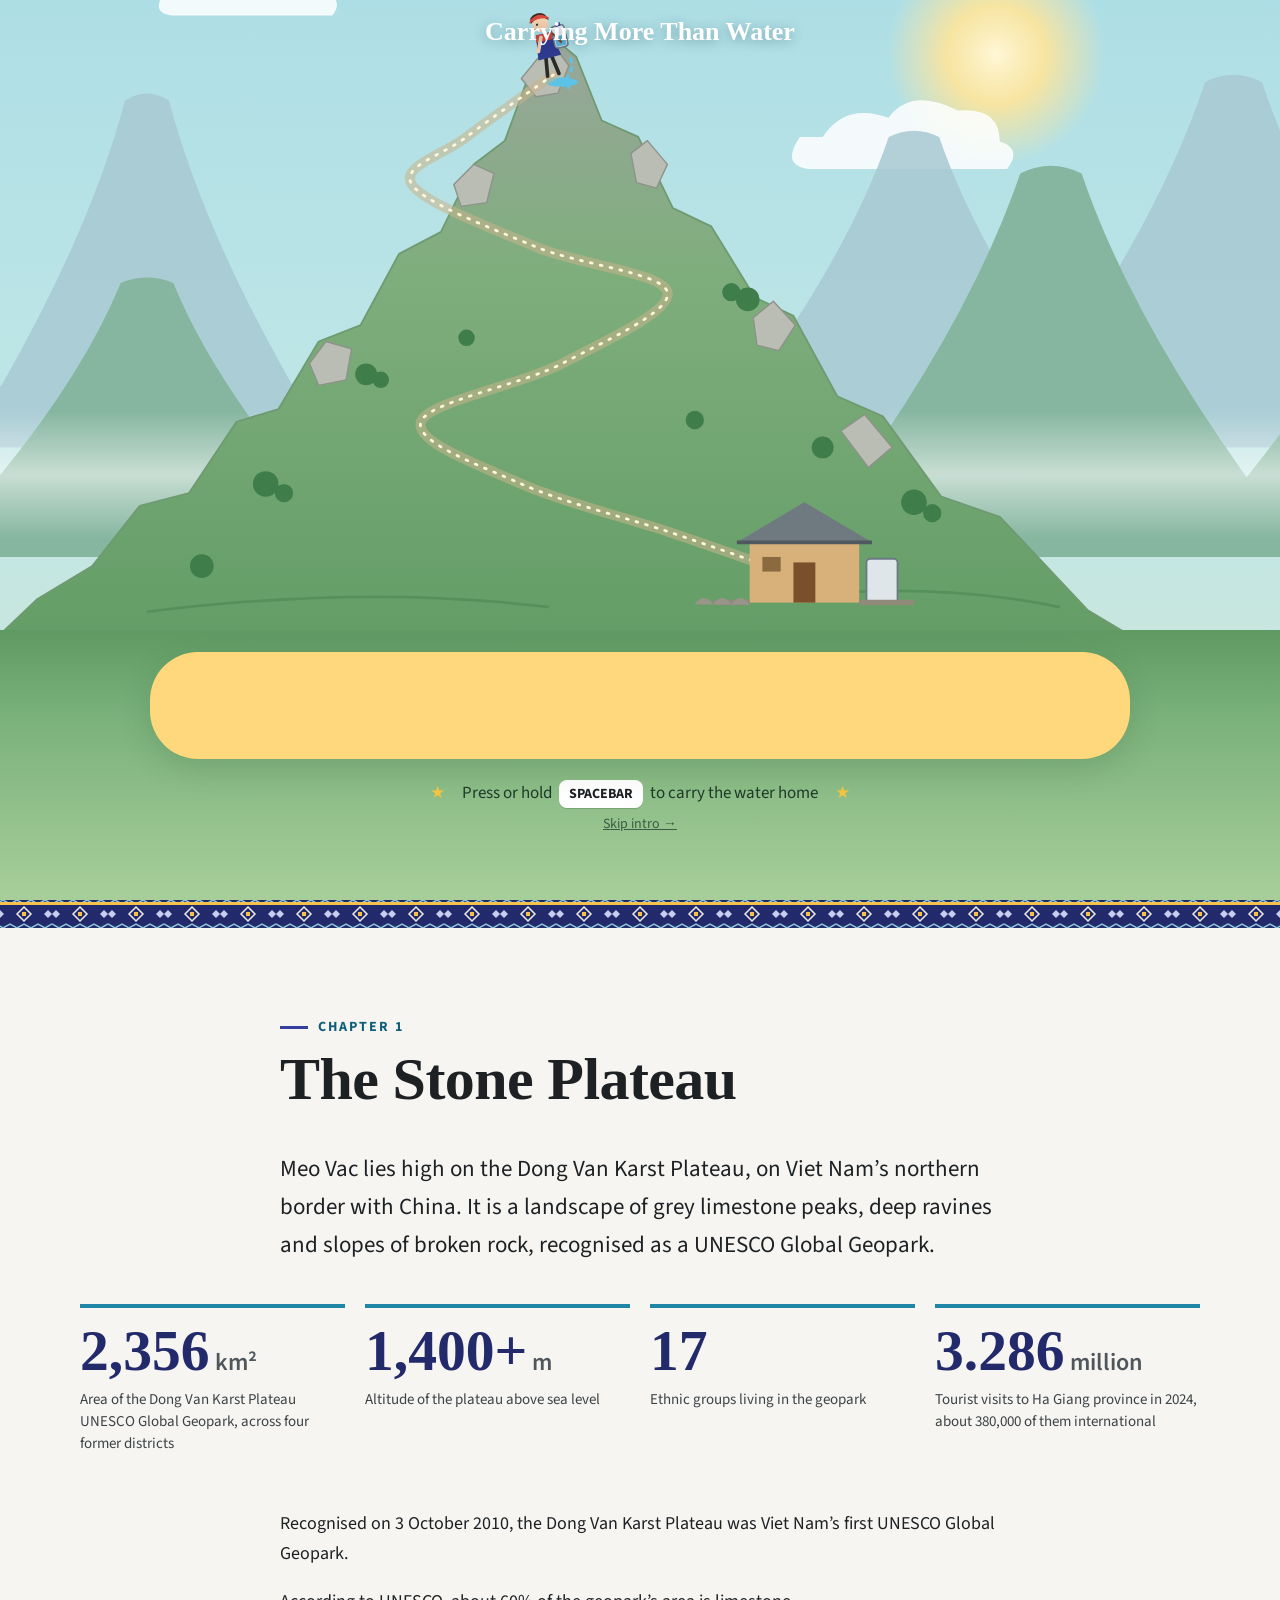
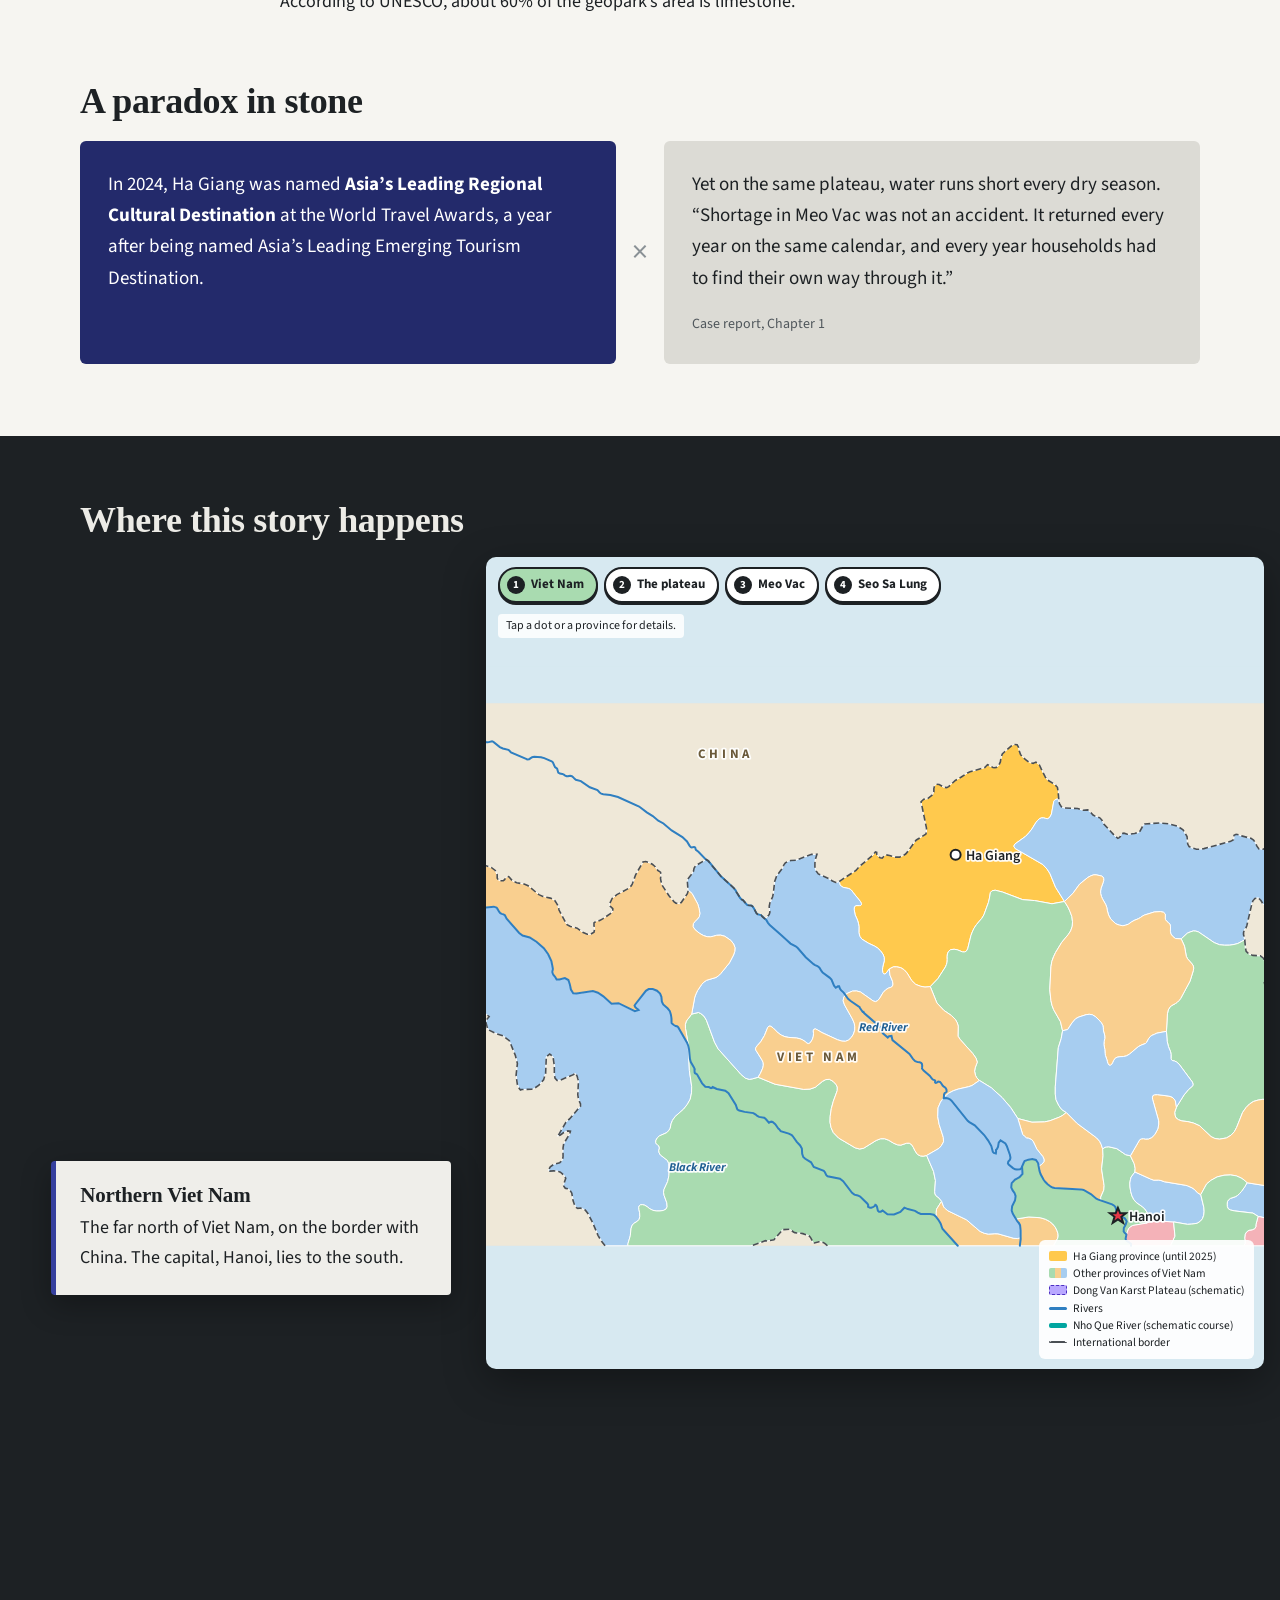
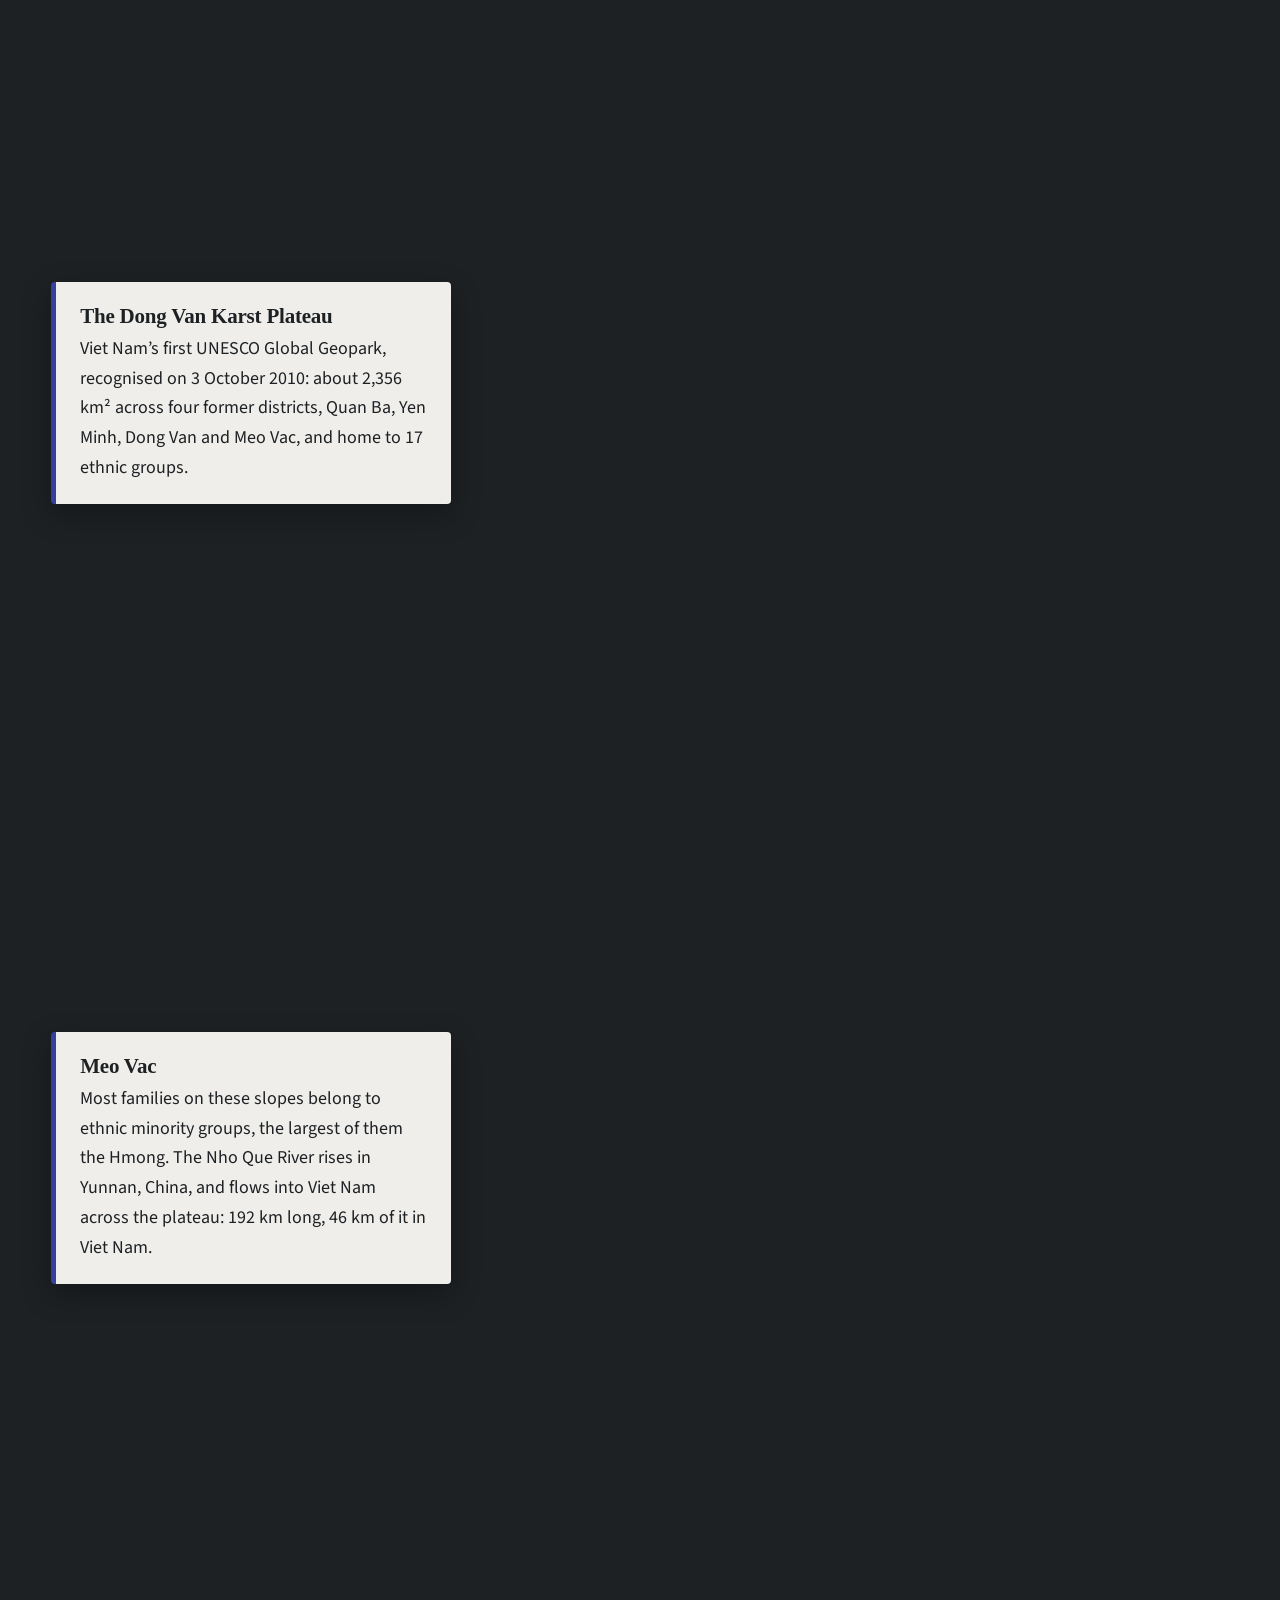
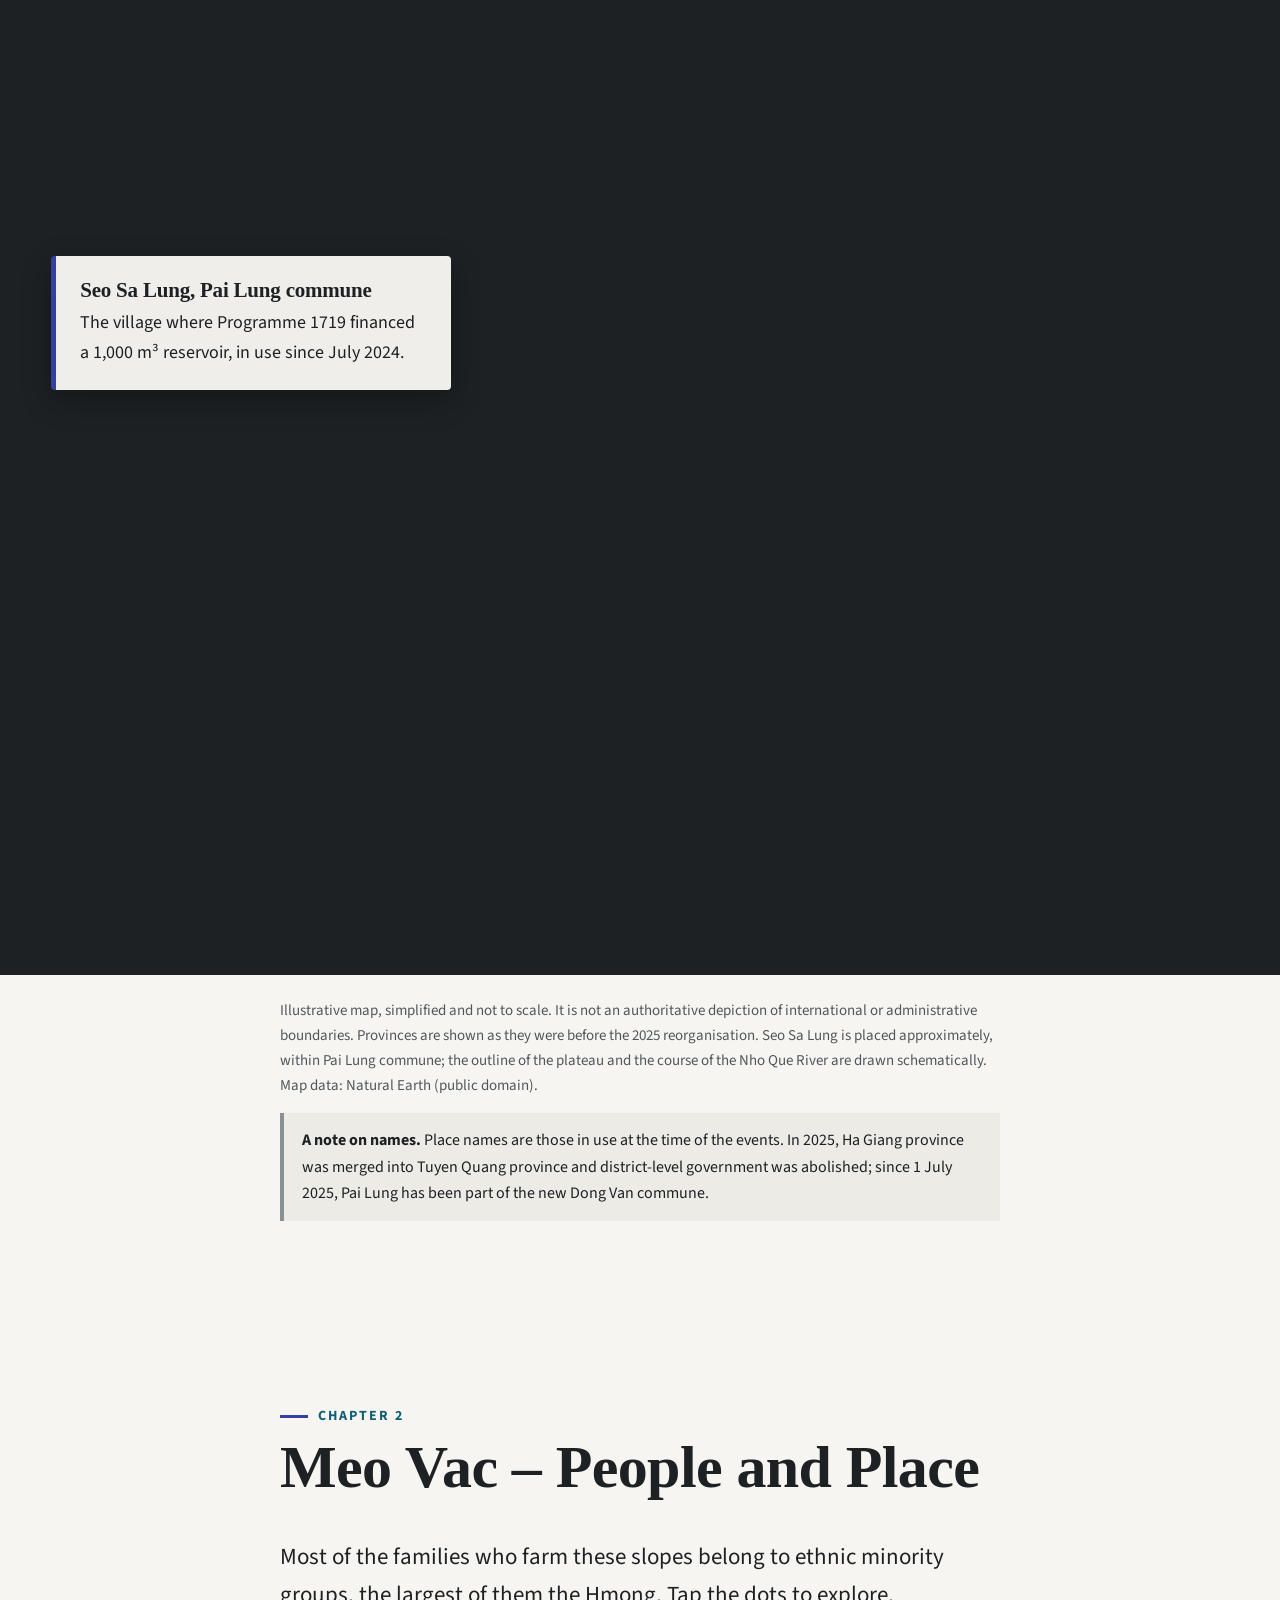
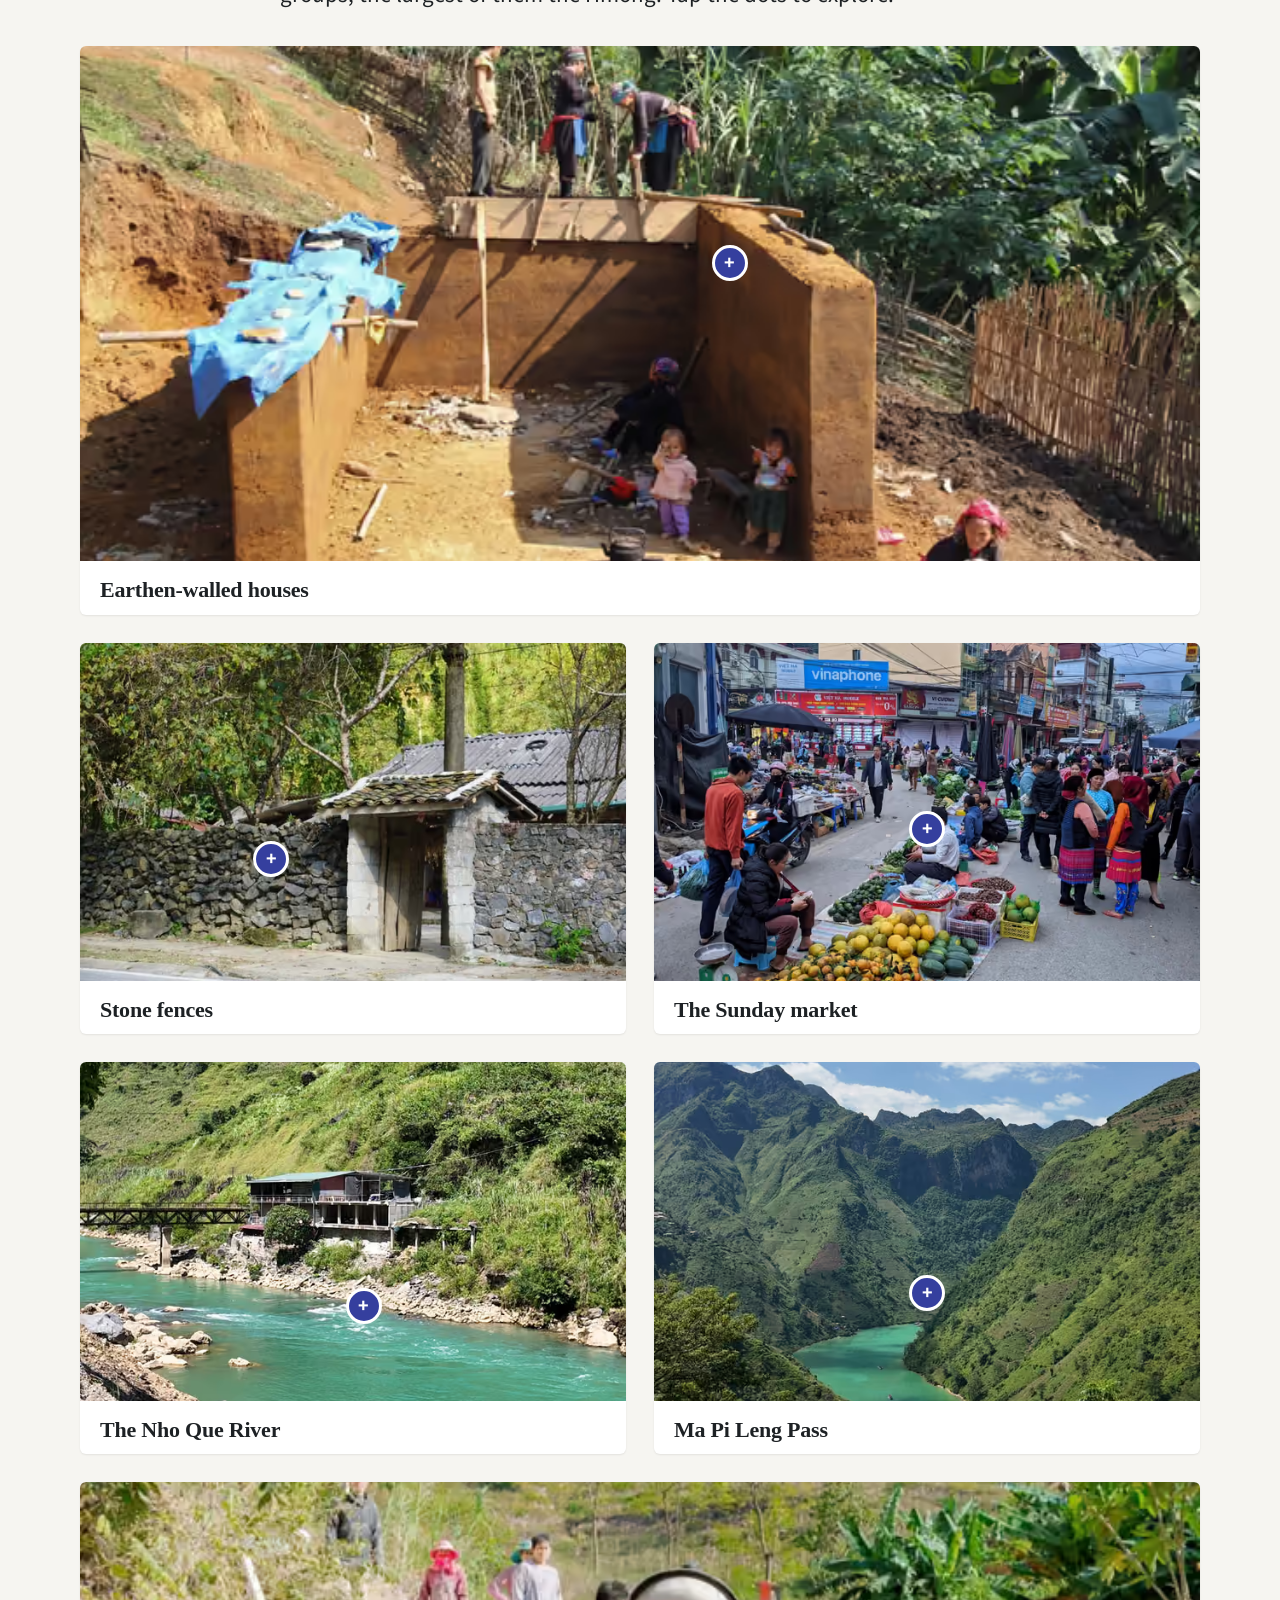
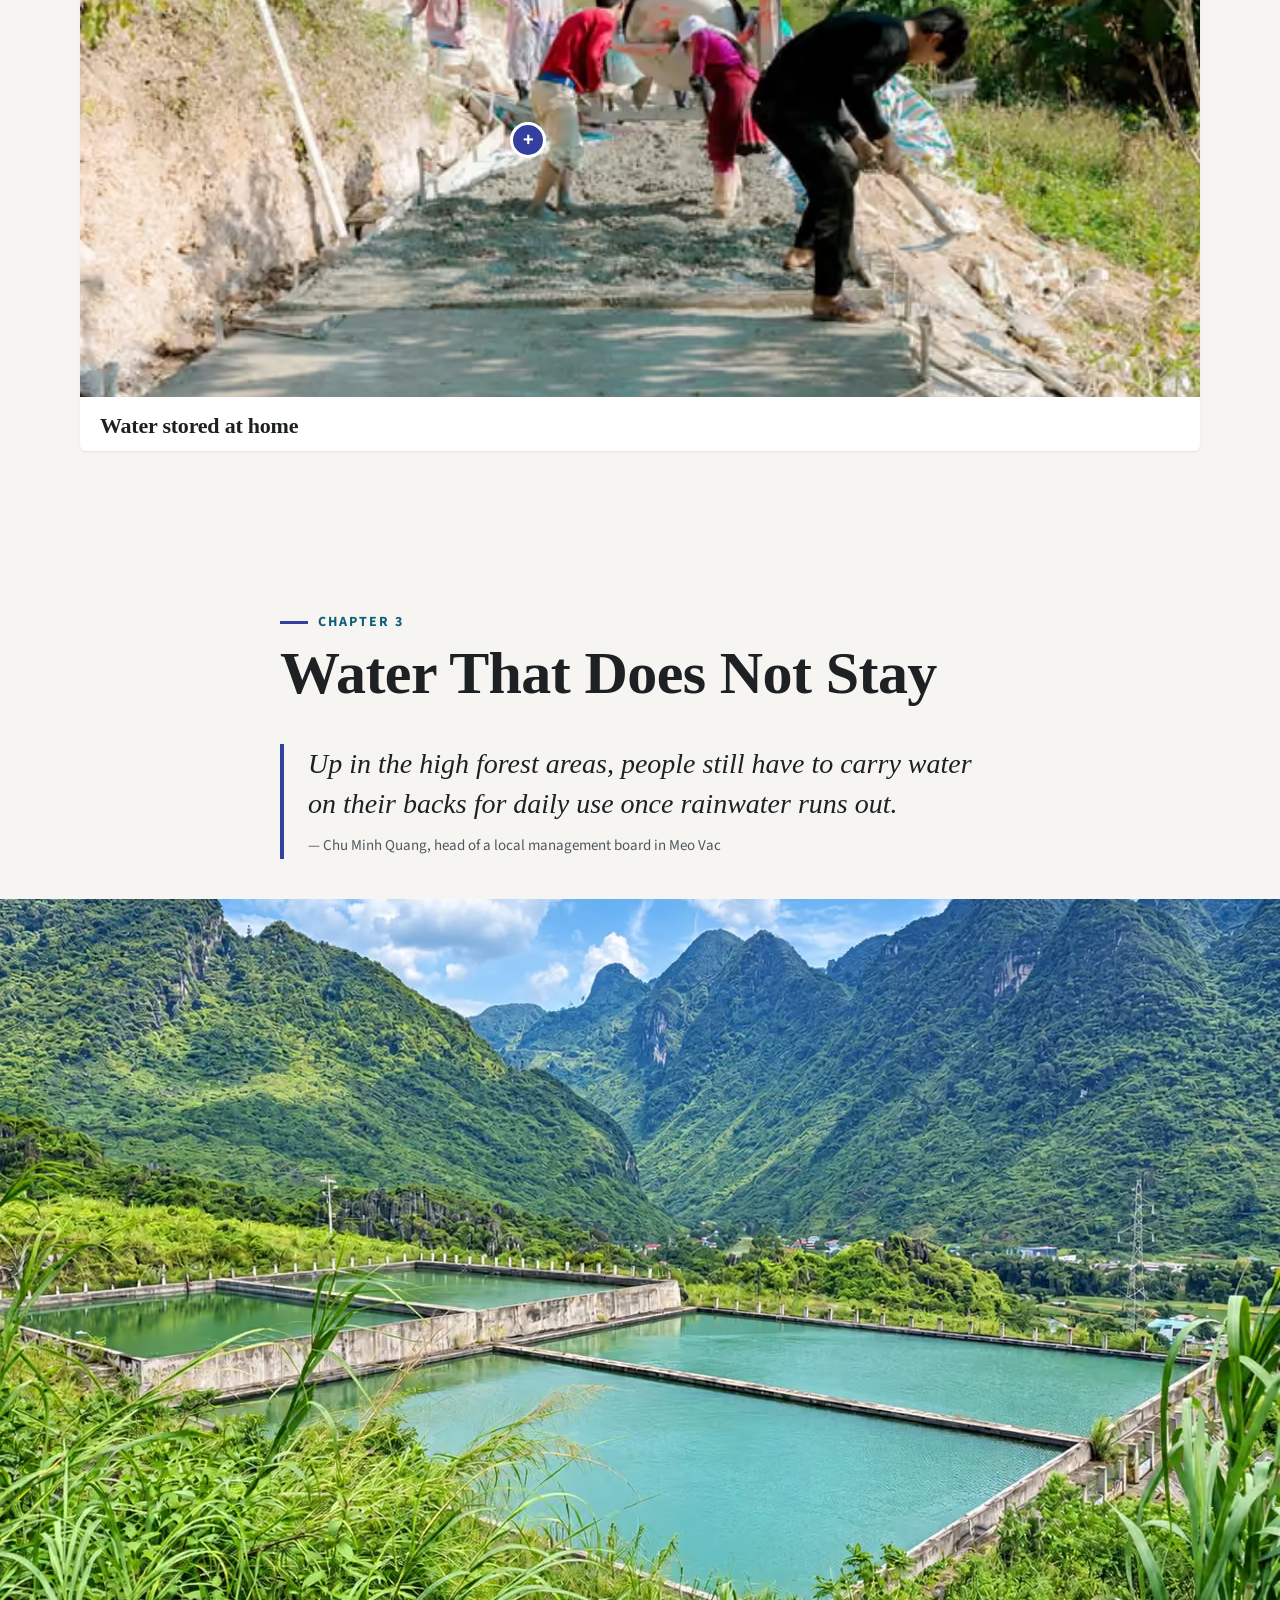
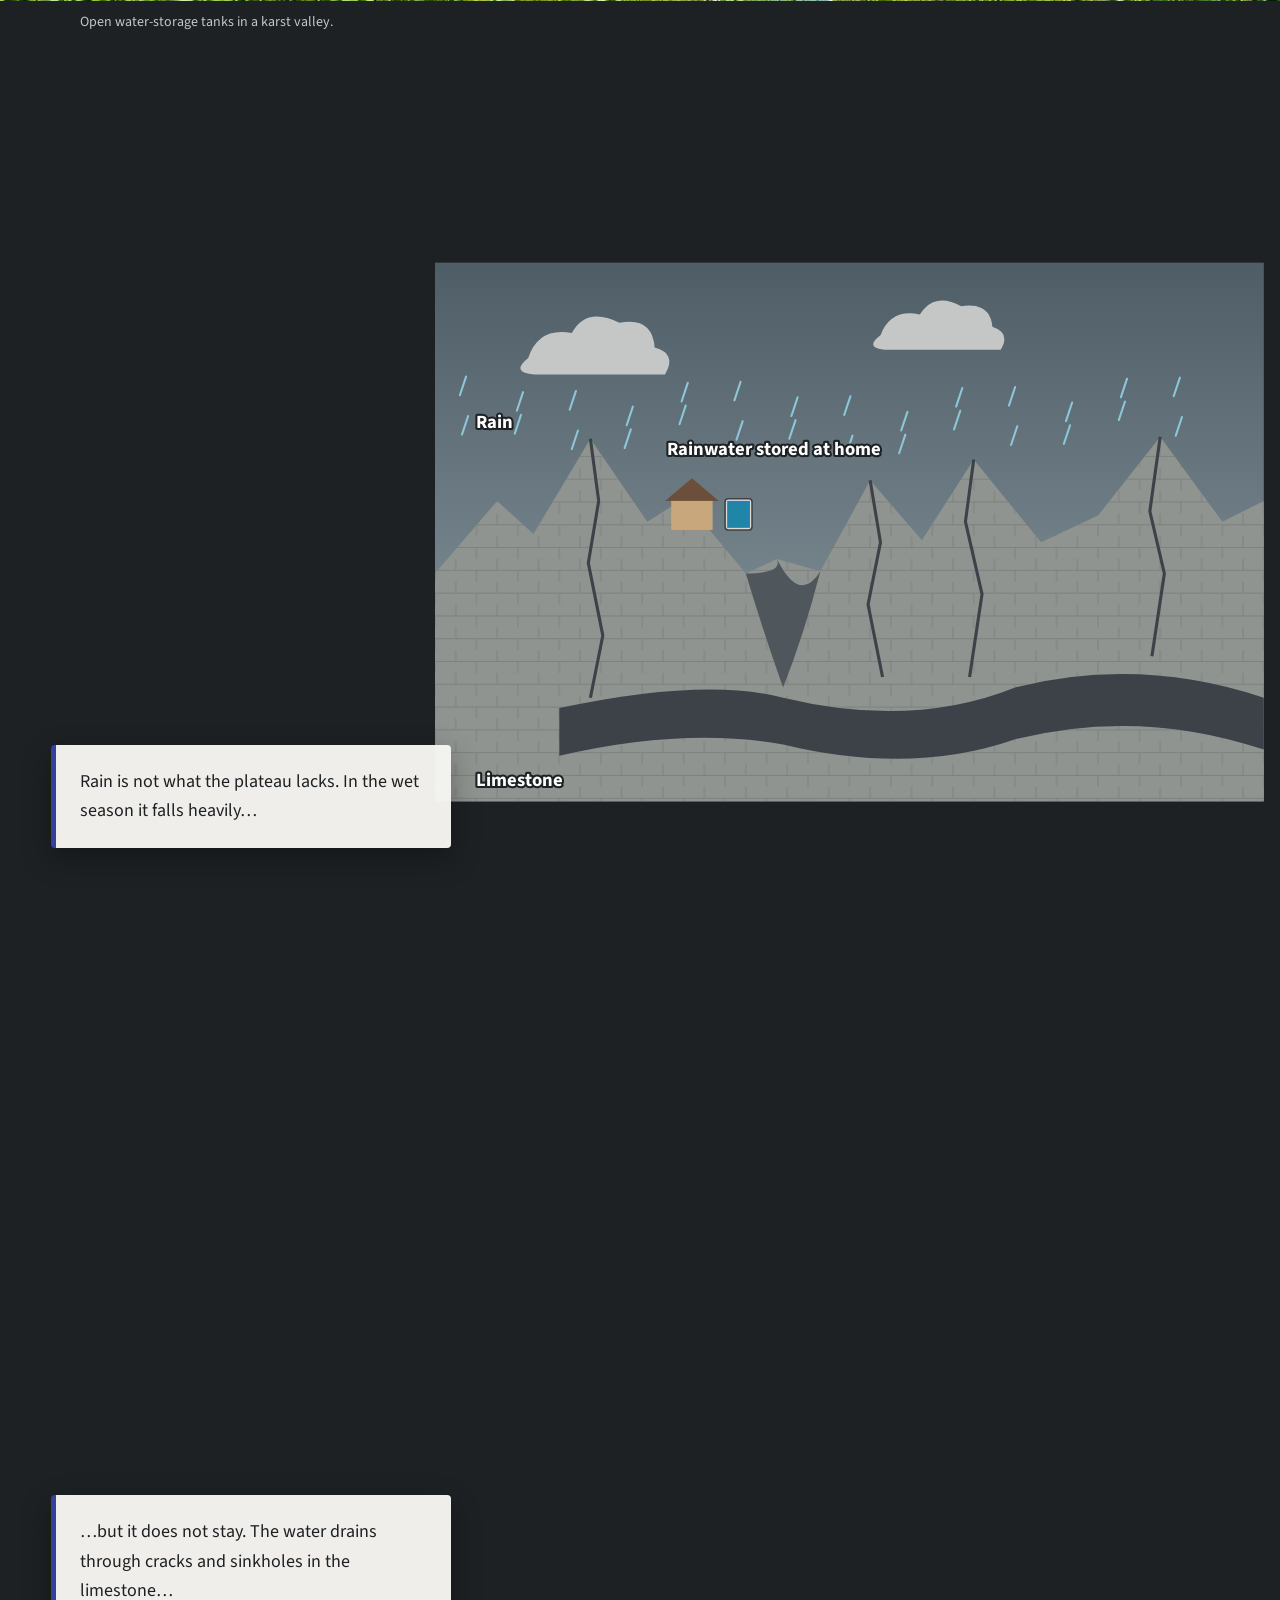
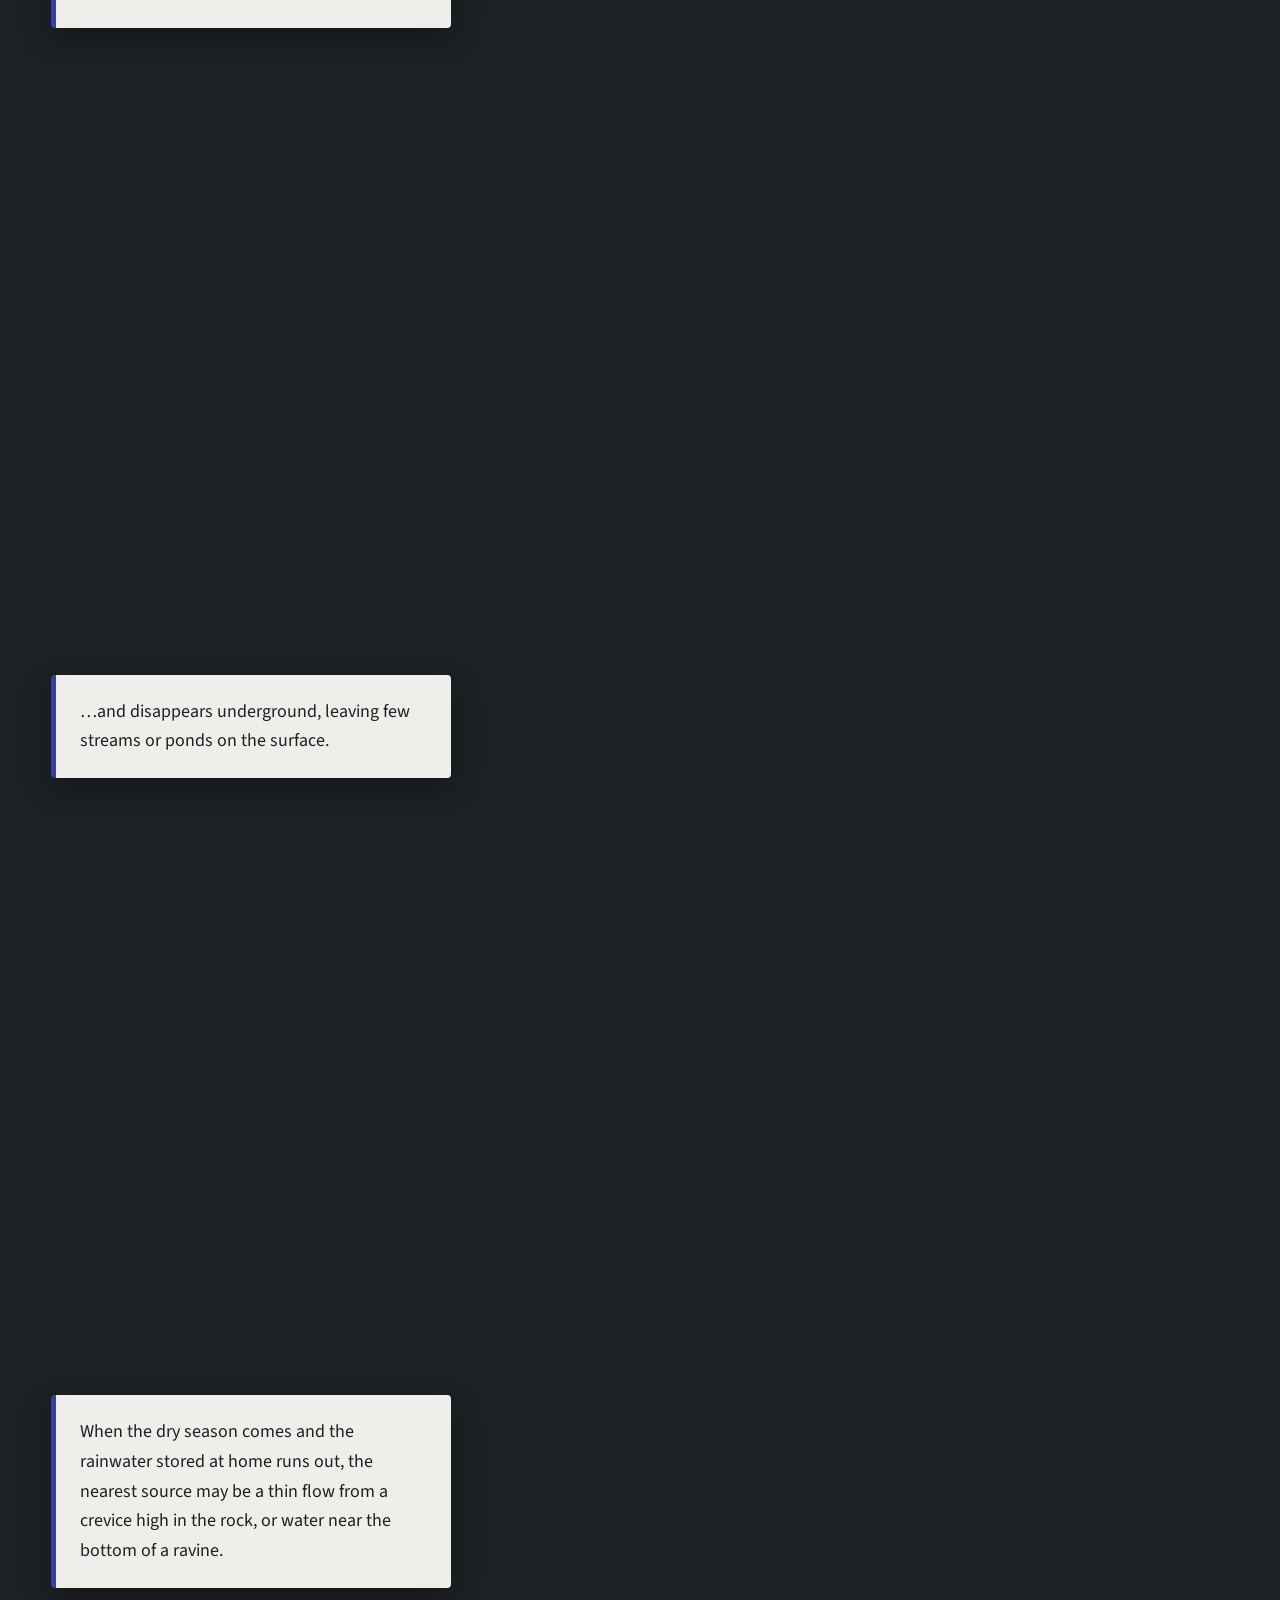
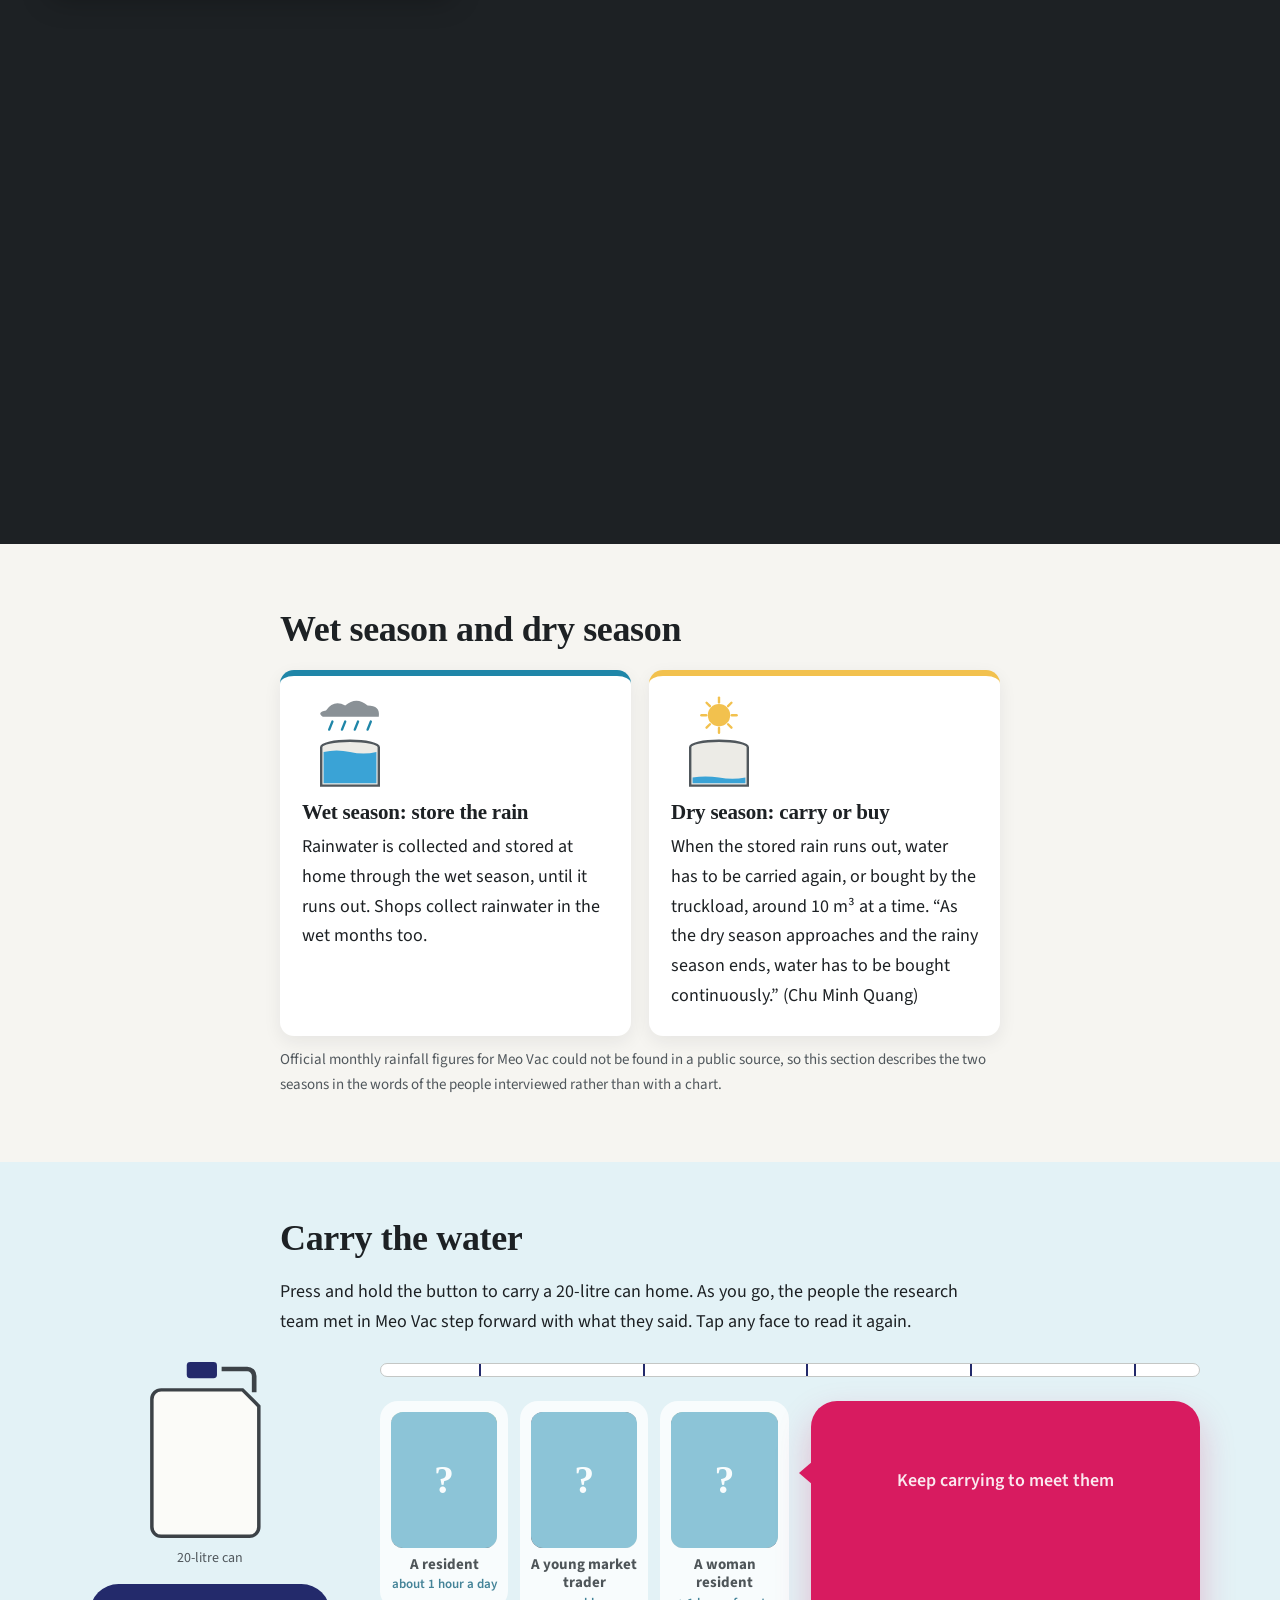
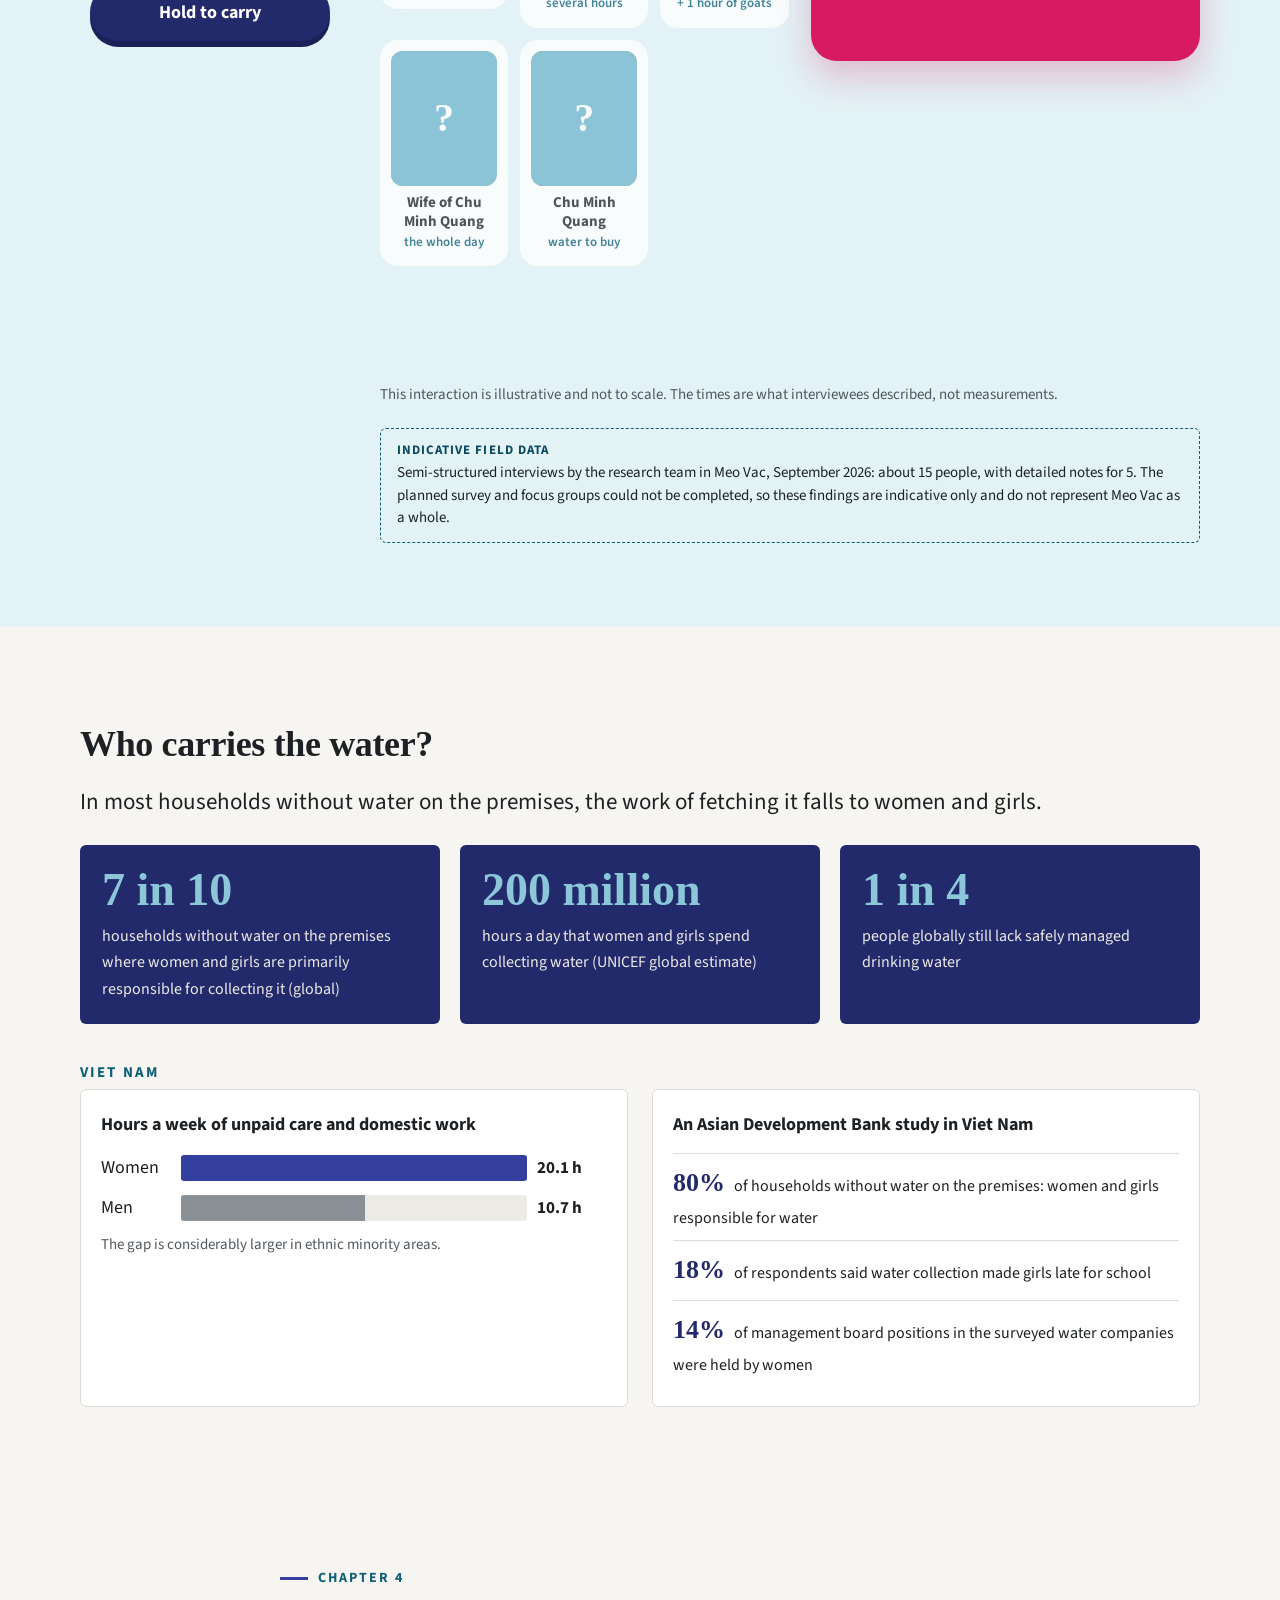
==== commit 7f5bdf15: "Interviewee portraits, clickable road stops, faster intro, Vietnamese font subsets Co-Authored-By: C" ====
--- a/en/index.html
+++ b/en/index.html
@@ -1 +1 @@
-<!DOCTYPE html><html lang="en" class="no-js" data-lang="en"> <head><meta charset="utf-8"><meta name="viewport" content="width=device-width, initial-scale=1"><meta http-equiv="X-UA-Compatible" content="IE=edge"><meta name="renderer" content="webkit"><meta name="format-detection" content="telephone=no"><title>MainSTREAMing Carrying More Than Water</title><meta name="description" content="A visual story for the Tsinghua Global SDG Case Competition 2026: water, gender and the measure of success on the Dong Van Karst Plateau, Viet Nam."><meta property="og:title" content="MainSTREAMing Carrying More Than Water"><meta property="og:description" content="A visual story for the Tsinghua Global SDG Case Competition 2026: water, gender and the measure of success on the Dong Van Karst Plateau, Viet Nam."><meta name="theme-color" content="#1d2124"><link rel="icon" href="../favicon.svg" type="image/svg+xml"><link rel="alternate" hreflang="en" href="../en/"><link rel="alternate" hreflang="zh-Hans" href="../zh/"><link rel="preload" href="../fonts/source-serif-4-latin-600-normal.woff2" as="font" type="font/woff2" crossorigin><link rel="stylesheet" href="../css/site.css"><script>document.documentElement.className = document.documentElement.className.replace('no-js', 'js');</script></head> <body>  <div class="intro" id="intro" role="dialog" aria-label="Introduction"> <svg class="intro-scene" id="intro-scene" viewBox="900 100 700 720" preserveAspectRatio="xMidYMid meet" aria-hidden="true"> <defs> <linearGradient id="in-sky" x1="0" y1="0" x2="0" y2="1"> <stop offset="0" stop-color="#7cc8e3"></stop><stop offset=".55" stop-color="#bfe6e6"></stop><stop offset="1" stop-color="#f6e7b8"></stop> </linearGradient> <linearGradient id="in-main" x1="0" y1="0" x2="0" y2="1"> <stop offset="0" stop-color="#9aa69c"></stop><stop offset=".35" stop-color="#7fae7d"></stop><stop offset="1" stop-color="#5f9a62"></stop> </linearGradient> <linearGradient id="in-mist" x1="0" y1="0" x2="0" y2="1"><stop offset="0" stop-color="#ffffff" stop-opacity="0"></stop><stop offset=".5" stop-color="#ffffff" stop-opacity=".55"></stop><stop offset="1" stop-color="#ffffff" stop-opacity="0"></stop></linearGradient> <radialGradient id="in-sun"><stop offset="0" stop-color="#fff7d6"></stop><stop offset=".45" stop-color="#ffe59a" stop-opacity=".9"></stop><stop offset="1" stop-color="#ffe59a" stop-opacity="0"></stop></radialGradient> </defs> <rect x="-1200" y="-1200" width="4800" height="3300" fill="url(#in-sky)"></rect> <circle cx="1690" cy="210" r="120" fill="url(#in-sun)"></circle> <g class="in-clouds"> <path class="in-cloud c1" d="M300 200 q30-45 85-25 q30-40 90-10 q55-5 55 40 q30 10 10 35 h-260 q-35-5-10-40z"></path> <path class="in-cloud c2" d="M1500 300 q25-38 72-21 q25-34 76-8 q46-4 46 34 q25 8 8 30 h-218 q-30-4-9-35z"></path> <path class="in-cloud c3" d="M800 140 q20-30 58-17 q20-27 61-7 q37-3 37 27 q20 7 7 24 h-176 q-24-3-7-27z"></path> </g> <path d="M-560 640 Q-391 475 -331.2 340 Q-300 328 -268.8 340 Q-209 475 -40 640 Z M-140 640 Q3 442 53.6 280 Q80 265.59999999999997 106.4 280 Q157 442 300 640 Z M180 640 Q336 475 391.2 340 Q420 328 448.8 340 Q504 475 660 640 Z M560 640 Q690 431 736 260 Q760 244.8 784 260 Q830 431 960 640 Z M1370 640 Q1519.5 453 1572.4 300 Q1600 286.4 1627.6 300 Q1680.5 453 1830 640 Z M1690 640 Q1859 420 1918.8 240 Q1950 224 1981.2 240 Q2041 420 2210 640 Z M2080 640 Q2223 464 2273.6 320 Q2300 307.2 2326.4 320 Q2377 464 2520 640 Z M2440 640 Q2609 442 2668.8 280 Q2700 265.59999999999997 2731.2 280 Q2791 442 2960 640 Z" fill="#a9c9d3" opacity=".85"></path> <path d="M-420 760 Q-225 562 -156 400 Q-120 385.59999999999997 -84 400 Q-15 562 180 760 Z M70 760 Q239 529 298.8 340 Q330 323.2 361.2 340 Q421 529 590 760 Z M520 760 Q676 595 731.2 460 Q760 448 788.8 460 Q844 595 1000 760 Z M1470 760 Q1652 529 1716.4 340 Q1750 323.2 1783.6 340 Q1848 529 2030 760 Z M1890 760 Q2059 573 2118.8 420 Q2150 406.4 2181.2 420 Q2241 573 2410 760 Z M2300 760 Q2495 551 2564 380 Q2600 364.8 2636 380 Q2705 551 2900 760 Z" fill="#86b6a0"></path> <rect x="-1200" y="880" width="4800" height="1400" fill="#5f9a62"></rect> <!-- main mountain with the spring near its summit --> <rect x="-1200" y="600" width="4800" height="140" fill="url(#in-mist)"></rect> <path d="M520 920 L640 806 L700 770 L752 704 L806 690 L858 612 L904 598 L948 524 L994 506 L1036 428 L1082 404 L1118 330 L1152 304 L1182 222 L1206 192 L1230 212 L1258 282 L1298 300 L1336 378 L1378 398 L1426 476 L1468 496 L1516 584 L1566 606 L1630 694 L1694 716 L1790 818 L1960 920 Z" fill="url(#in-main)" stroke="#6f9a72" stroke-width="2" stroke-linejoin="round"></path> <g class="in-outcrops"> <path d="M1170 236 L1188 214 L1206 200 L1222 222 L1210 252 L1186 256 Z"></path> <path d="M1096 352 L1118 330 L1140 340 L1132 372 L1104 376 Z"></path> <path d="M1290 318 L1308 304 L1330 330 L1318 356 L1296 350 Z"></path> <path d="M938 548 L956 524 L984 532 L978 566 L948 572 Z"></path> <path d="M1424 498 L1446 480 L1470 506 L1452 534 L1428 528 Z"></path> <path d="M1520 622 L1546 604 L1576 640 L1550 662 Z"></path> </g> <g class="in-trees"> <circle cx="1000" cy="560" r="12"></circle><circle cx="1016" cy="566" r="9"></circle><circle cx="1400" cy="470" r="10"></circle><circle cx="1418" cy="478" r="13"></circle> <circle cx="890" cy="680" r="14"></circle><circle cx="910" cy="690" r="10"></circle><circle cx="1500" cy="640" r="12"></circle><circle cx="1600" cy="700" r="14"></circle> <circle cx="1620" cy="712" r="10"></circle><circle cx="820" cy="770" r="13"></circle><circle cx="1110" cy="520" r="9"></circle><circle cx="1360" cy="610" r="10"></circle> </g> <!-- terraces and stone walls --> <path d="M760 820 Q1000 790 1200 815 M820 860 Q1060 830 1290 852 M1500 800 Q1640 790 1760 815" class="in-terrace"></path> <!-- spring --> <path class="in-spring" d="M1224 214 q4 10 -2 18 q-5 7 0 14"></path> <ellipse cx="1214" cy="240" rx="18" ry="5" fill="#5cc3e6"></ellipse> <!-- trail --> <path d="M1205 232 C1189.2 243.3 1135.8 280.0 1110 300 C1084.2 320.0 1037.5 332.0 1050 352 C1062.5 372.0 1138.3 400.3 1185 420 C1231.7 439.7 1325.0 448.7 1330 470 C1335.0 491.3 1260.0 524.3 1215 548 C1170.0 571.7 1067.5 590.0 1060 612 C1052.5 634.0 1125.0 660.0 1170 680 C1215.0 700.0 1285.0 717.0 1330 732 C1375.0 747.0 1421.7 763.7 1440 770" class="in-trail-bed"></path> <path d="M1205 232 C1189.2 243.3 1135.8 280.0 1110 300 C1084.2 320.0 1037.5 332.0 1050 352 C1062.5 372.0 1138.3 400.3 1185 420 C1231.7 439.7 1325.0 448.7 1330 470 C1335.0 491.3 1260.0 524.3 1215 548 C1170.0 571.7 1067.5 590.0 1060 612 C1052.5 634.0 1125.0 660.0 1170 680 C1215.0 700.0 1285.0 717.0 1330 732 C1375.0 747.0 1421.7 763.7 1440 770" class="in-trail" id="intro-trail"></path> <path d="M1205 232 C1189.2 243.3 1135.8 280.0 1110 300 C1084.2 320.0 1037.5 332.0 1050 352 C1062.5 372.0 1138.3 400.3 1185 420 C1231.7 439.7 1325.0 448.7 1330 470 C1335.0 491.3 1260.0 524.3 1215 548 C1170.0 571.7 1067.5 590.0 1060 612 C1052.5 634.0 1125.0 660.0 1170 680 C1215.0 700.0 1285.0 717.0 1330 732 C1375.0 747.0 1421.7 763.7 1440 770" class="in-trail-done" id="intro-trail-done"></path> <!-- house: rammed-earth walls, tiled roof, rain tank --> <g transform="translate(1420 700)"> <rect x="0" y="40" width="120" height="70" fill="#d7b07a"></rect> <path d="M-14 44 L60 0 L134 44 Z" fill="#6f7a80"></path> <path d="M-14 44 L134 44" stroke="#4f585e" stroke-width="4"></path> <rect x="48" y="66" width="24" height="44" fill="#7a4f2b"></rect> <rect class="in-window" x="14" y="60" width="20" height="16" fill="#8a6a3e"></rect> <rect x="128" y="62" width="34" height="48" rx="4" fill="#dfe6ea" stroke="#6c7a86" stroke-width="2"></rect> <rect class="in-tank-water" x="131" y="106" width="28" height="0" fill="#3aa3d6"></rect> <path d="M-40 110 h40 M120 110 h60" stroke="#8f8a7a" stroke-width="6"></path> <path d="M-60 112 q10-14 20 0 q10-14 20 0 q10-14 20 0" fill="#9a958a"></path> </g> <!-- the walker --> <g id="intro-walker" class="in-walker"> <g class="in-flip"><g class="in-body"> <path class="w-leg wl1" d="M-4 -26 L-8 0"></path> <path class="w-leg wl2" d="M4 -26 L8 0"></path> <path d="M-12 -58 h22 l5 34 h-32 z" fill="#2f3b8f"></path> <path d="M-12 -58 h22 l2 10 h-26 z" fill="#d9483b"></path> <rect x="-30" y="-64" width="18" height="30" rx="4" fill="#eef2f4" stroke="#6c7a86" stroke-width="2"></rect> <rect x="-26" y="-68" width="7" height="5" rx="1" fill="#353f9e"></rect> <path class="w-water" d="M-28 -50 h14 v14 h-14 z" fill="#3aa3d6" opacity=".8"></path> <path d="M-12 -56 L-22 -40" stroke="#7b4a26" stroke-width="3"></path> <path class="w-arm" d="M4 -54 L12 -36"></path> <circle cx="0" cy="-72" r="11" fill="#f2cfae"></circle> <path d="M-12 -74 q2 -14 14 -13 q12 1 11 12 q-6 -5 -13 -5 q-7 0 -12 6z" fill="#3b2a24"></path> <path d="M-13 -78 q12 -12 26 -2 l2 4 q-14 -6 -28 0z" fill="#d9483b"></path> <circle cx="5" cy="-72" r="1.5" fill="#2a2a2a"></circle> <path d="M6 -66 q3 1 5 -1" stroke="#c4705a" stroke-width="1.4" fill="none"></path> </g></g> </g> </svg> <p class="intro-logo">Carrying More Than Water</p> <div class="intro-ui"> <div class="intro-bar" id="intro-bar"> <p class="intro-quote" lang="en"> <span class="iq">Scarcity</span> <span class="iq">has</span> <span class="iq">never</span> <span class="iq">been</span> <span class="iq">only</span> <span class="iq hl">the</span> <span class="iq hl">absence</span> <span class="iq hl">of</span> <span class="iq hl">water</span><span class="iq">.</span> <span class="iq">It</span> <span class="iq">is</span> <span class="iq">also</span> <span class="iq hl">who</span> <span class="iq hl">fetches</span> <span class="iq hl">it</span><span class="iq">,</span> <span class="iq">how</span> <span class="iq">much</span> <span class="iq">is</span> <span class="iq">stored,</span> <span class="iq">and</span> <span class="iq hl">what</span> <span class="iq hl">comes</span> <span class="iq hl">first</span> <span class="iq">when</span> <span class="iq">supplies</span> <span class="iq">run</span> <span class="iq">low.</span> </p> <span class="intro-src">— Adapted from the case report</span> </div> <p class="intro-hint" id="intro-hint"> <span class="hs">★</span> <span class="kb-only st-hold">Press or hold <kbd>SPACEBAR</kbd> to carry the water home</span> <span class="kb-only st-ready">You are ready: press <kbd>SPACEBAR</kbd> to enter</span> <span class="touch-only st-hold">Tap or hold anywhere to carry the water home</span> <span class="touch-only st-ready">You are ready: tap to enter</span> <span class="hs">★</span> </p> <button type="button" class="intro-skip" id="intro-skip">Skip intro →</button> </div> </div> <a class="skip" href="#main">Skip to content</a> <header class="site-header" id="top"> <a class="brand" href="#plateau">MainSTREAMing Carrying More Than Water</a> <nav class="progress-nav" aria-label="Chapters"> <ol> <li><a href="#plateau" data-nav="plateau"><span class="n">1</span><span class="l">Plateau</span></a></li><li><a href="#village" data-nav="village"><span class="n">2</span><span class="l">Village</span></a></li><li><a href="#water" data-nav="water"><span class="n">3</span><span class="l">Water</span></a></li><li><a href="#reservoir" data-nav="reservoir"><span class="n">4</span><span class="l">Reservoir</span></a></li><li><a href="#question" data-nav="question"><span class="n">5</span><span class="l">The Question</span></a></li> </ol> </nav> <a class="lang-switch" id="lang-switch" href="../zh/" hreflang="zh-Hans" lang="zh-Hans" aria-label="Switch language to Simplified Chinese"> <span class="full">简体中文</span><span class="short">中文</span> </a> <div class="progress-bar" aria-hidden="true"><span id="progress-fill"></span></div> </header> <noscript><p class="noscript">Interactive parts of this page need JavaScript. All text and figures remain readable without it.</p></noscript> <main id="main">  <section id="plateau" class="chapter ch-plateau" data-anchor> <div class="hero"> <picture class="img-slot hero-img" data-slot="plateau/hero" data-alt="Women and girls in Hmong dress carry large stainless-steel water tanks on their backs up a stony mountain track." data-need="Wide landscape of the Dong Van Karst Plateau near Meo Vac (team photo, landscape only, at least 2400 px wide)."> <source type="image/avif" srcset="../images/plateau/_gen/hero-640.avif 640w, ../images/plateau/_gen/hero-1280.avif 1280w, ../images/plateau/_gen/hero-1920.avif 1920w" sizes="100vw"> <source type="image/webp" srcset="../images/plateau/_gen/hero-640.webp 640w, ../images/plateau/_gen/hero-1280.webp 1280w, ../images/plateau/_gen/hero-1920.webp 1920w" sizes="100vw"> <img src="../images/plateau/_gen/hero-1280.jpg" alt="Women and girls in Hmong dress carry large stainless-steel water tanks on their backs up a stony mountain track." width="1280" height="606" loading="eager" decoding="async"> </picture> <div class="hero-shade" aria-hidden="true"></div> <div class="hero-text"> <p class="kicker">Tsinghua Global SDG Case Competition 2026 · SDG 6 × SDG 5</p> <h1>Carrying More Than Water</h1> <p class="subtitle">Rethinking the Success of Rural Water Investments Through Gender-Responsive Evaluation – A Case Study in Meo Vac, Viet Nam</p> <p class="byline"><span class="by-label">By</span> Nguyen Tra My · Tran Chuc Linh · Trinh Ho Ha An <span class="by-aff">– Foreign Trade University</span></p> <p class="hook">On a plateau where rain drains straight into the rock, a reservoir brought water to the centre of a village. It was counted as a success. This is the story of what it changed, and of what the counting left out.</p> <a class="scroll-cue" href="#plateau-intro">Scroll to begin <span aria-hidden="true">↓</span></a> </div> </div> <div class="motif" aria-hidden="true"></div> <div class="wrap narrow" id="plateau-intro" data-anchor> <p class="chapter-no">Chapter 1</p> <h2>The Stone Plateau</h2> <p class="lead reveal">Meo Vac lies high on the Dong Van Karst Plateau, on Viet Nam’s northern border with China. It is a landscape of grey limestone peaks, deep ravines and slopes of broken rock, recognised as a UNESCO Global Geopark.</p> </div> <div class="wrap stats" data-anchor id="plateau-stats"> <div class="stat reveal"> <p class="stat-value"><span data-count="2356" data-decimals="0">2,356</span><span class="unit"> km²</span></p> <p class="stat-label">Area of the Dong Van Karst Plateau UNESCO Global Geopark, across four former districts</p> </div><div class="stat reveal"> <p class="stat-value"><span data-count="1400" data-decimals="0">1,400+</span><span class="unit"> m</span></p> <p class="stat-label">Altitude of the plateau above sea level</p> </div><div class="stat reveal"> <p class="stat-value"><span data-count="17" data-decimals="0">17</span></p> <p class="stat-label">Ethnic groups living in the geopark</p> </div><div class="stat reveal"> <p class="stat-value"><span data-count="3.286" data-decimals="3">3.286</span><span class="unit"> million</span></p> <p class="stat-label">Tourist visits to Ha Giang province in 2024, about 380,000 of them international</p> </div> </div> <div class="wrap narrow"> <p class="reveal">Recognised on 3 October 2010, the Dong Van Karst Plateau was Viet Nam’s first UNESCO Global Geopark.</p> <p class="reveal">According to UNESCO, about 60% of the geopark’s area is limestone.</p> </div> <div class="wrap paradox" data-anchor id="plateau-paradox"> <h3 class="reveal">A paradox in stone</h3> <div class="paradox-grid"> <div class="paradox-card bright reveal"><p>In 2024, Ha Giang was named <strong>Asia’s Leading Regional Cultural Destination</strong> at the World Travel Awards, a year after being named Asia’s Leading Emerging Tourism Destination.</p></div> <div class="paradox-vs" aria-hidden="true">×</div> <div class="paradox-card dry reveal"><p>Yet on the same plateau, water runs short every dry season. “Shortage in Meo Vac was not an accident. It returned every year on the same calendar, and every year households had to find their own way through it.”</p><p class="attrib">Case report, Chapter 1</p></div> </div> </div> <div class="scrolly map-scrolly dark" data-scrolly="map" id="plateau-map" data-anchor> <h3 class="wrap scrolly-heading">Where this story happens</h3> <div class="scrolly-figure" data-step="0"><div class="map-card"> <svg class="map-svg" viewBox="0 0 1000 651" data-steps="[[0,0,1000,651],[511.4,0,295,198],[625,24.8,159,111],[663.6,52,77,59]]" role="img" aria-label="Map of northern Viet Nam zooming in to Meo Vac and Seo Sa Lung" preserveAspectRatio="xMidYMid meet"> <defs> <clipPath id="hg-clip"><path d="M735.3,111.6L732.2,112.2L731.2,112.8L730.3,113.5L729.6,114.6L726.7,130.1L724.7,134L722.3,135.8L719.6,135.4L717,134.7L714.4,134.8L712,135.9L709.8,137.9L707.7,140.6L702.9,148.3L699.4,152.8L695.2,157.3L682.2,166.6L680.9,169.2L682.4,172L716.3,191.6L721.5,197.3L724.9,202.6L731.7,219.2L742.6,236.6L727.4,239.4L706.1,235.5L691.7,234.4L667.1,225.1L658.3,222.9L654.4,223.5L652.4,225.6L651,233.5L650,237.7L644.4,253L642,257L635.4,264.7L632.4,269.2L630.3,273.7L628.6,278.3L624.7,294.4L622.9,297.2L620.9,298.1L618.4,298L611.8,295.4L608.2,294.8L603.9,295.3L601.3,297.5L600,300.5L599.7,304L599.8,307.4L599.6,310.5L598.8,313.4L597.6,316.3L588.4,330.6L579.1,340.3L572.7,340.9L567.4,339.9L561.4,337.6L556.5,332.9L550.8,323.6L547.3,319.8L543.1,317.2L538.2,316.2L534.3,316.2L529.2,318.8L525.4,323.9L523.8,325L522.4,324.7L521.3,323.2L520.9,319.9L521.2,316.6L523.1,308.9L523,304.8L521.5,300.7L518.1,296.2L514.9,293.2L511.4,291L503.8,287.4L496,282.6L493.4,279.3L492.2,274.7L492.3,267.5L491.8,263.9L490.5,259.3L487.6,252.9L486.4,246.1L486.8,242.9L488.6,241.6L492.9,241.6L494.4,241.4L495.3,240.5L495.2,238.9L493.8,236.3L485.4,226L484,223.9L482.3,222.1L479.9,220.8L473,219.4L470.5,217.8L469.2,216.4L468.5,213.3L468.6,211.9L488.4,198.9L492.9,194.1L507.6,181.9L511.6,177.3L512.2,176.5L514.2,176.9L514.2,178.1L513.9,179.4L514.7,180.5L516,181.4L516.9,182.4L518,183.2L520.1,183.7L521.4,183.2L523.7,180.4L525,179.7L529.3,180.3L537,182.7L541.6,182.4L545.6,180.9L548.9,178.7L551.9,175.8L559.7,164.5L562.3,161.7L573.5,154.8L574.5,152.3L574.3,147.4L567.7,114.9L570.8,112.3L576.3,111.4L582.1,106.5L583.1,103.1L583.4,99.2L584.1,95.7L586.6,93.7L589.7,94L595.7,97.6L598.9,98L601.2,96.6L609.4,89L617.2,85L624.2,80L627.5,78.6L646,73.4L646.8,72.6L647.2,71.6L647.8,70.6L649,70.1L649.6,70.4L651.3,71.7L652,72L653.8,72.4L655.1,73.2L656.7,73.7L659.3,73.3L663.1,70.5L664.5,66.4L665.4,61.8L667.3,57L669.4,54.5L677.3,47.4L680.4,45.5L684.6,45.6L686.4,48.5L687.4,52.8L689.1,57.5L691.8,60.9L695.4,64L699,66.5L702.2,68L704.3,68.1L706.1,67.5L707.8,67.2L710.4,68.6L711.6,69.9L714.5,75.5L719.2,85.2L721.3,88L731.2,94.6L733.7,97.7L735.2,102.4Z"></path></clipPath> </defs> <rect x="-50" y="-50" width="1100" height="751" class="m-bg"></rect> <path d="M1005,380.2L1004.8,380.2L997.5,388.9L994.2,391.3L990.9,391.3L989.3,389.7L988.5,387.6L988.5,385.1L988.5,383.1L992.6,371.5L994.2,365.7L993.4,359.5L993.4,358.2L990.9,356.2L990.9,354.5L990.9,352.4L990.9,348.7L990.9,347L990.1,344.1L988.5,341.7L986.8,338.8L986,335.4L989.3,331.7L990.9,329.6L991.7,327.1L986,309.3L985.2,306L981.1,302.7L972.1,302.3L967.2,300.6L963.9,297.3L963.1,293.5L962.3,284.4L962.3,283.2L960.7,276.9L960.7,274.5L961.5,272L963.9,268.2L964.7,266.2L970.5,240.8L972.1,235.8L974.6,232.9L978.7,232.1L981.9,235.4L984.4,239.6L987.7,242.5L992.6,242.5L995.8,239.6L999.1,227.1L1001.6,223.3L1005,217.1L1005,380.2ZM1005,181.8L1003.2,178.8L996.7,173.4L994.2,170.1L992.6,168.8L990.1,168L988.5,168.8L986,172.2L984.4,173L979.5,172.6L977,169.2L975.4,165.5L972.9,161.7L969.7,159.7L958.2,156.7L954.9,155.5L951.7,154.7L949.2,155.9L948.4,161.3L945.1,163.4L912.4,172.2L908.3,173L903.4,173L899.3,171.7L894.4,169.7L892.7,166.7L891.9,157.6L887,149.2L879.7,144.7L870.7,142.2L858.4,140.9L840.4,142.2L838.7,143.4L834.6,150.9L832.2,152.6L828.1,153.8L821.6,154.7L819.1,154.7L815,153.4L812.6,153.8L811.7,155.1L810.9,157.2L809.3,158.8L807.6,159.7L803.6,156.3L790.5,142.2L788,137.2L785.6,134.7L782.3,133.4L779.8,132.6L777.4,131.3L773.3,126.7L770.8,125.1L765.1,125.5L758.6,123.4L742.2,122.6L738.9,121.3L736.5,117.6L735.6,113L735.6,111.7L734.8,102.5L734,97.5L732.4,95.9L731.6,94.6L720.9,87.9L719.3,85L714.4,75.4L711.9,70L710.3,68.7L707.8,67L706.2,67.5L704.6,68.3L702.1,67.9L698.8,66.6L695.6,64.1L691.5,60.8L689,57.4L687.4,52.8L686.6,48.7L684.9,45.7L680,45.3L677.6,47.4L669.4,54.5L666.9,57L665.3,61.6L664.5,66.6L662.8,70.4L659.6,73.3L657.1,73.7L655.5,73.3L653.8,72.5L652.2,72.1L651.4,71.6L649.7,70.4L648.9,70L648.1,70.8L647.3,71.6L646.5,72.5L645.6,73.3L627.6,78.7L624.4,80L617,85L609.6,89.2L601.5,96.7L599,97.9L595.7,97.5L590,94.2L586.7,93.8L584.3,95.9L583.5,99.2L583.5,103L581.8,106.7L576.1,111.3L571.2,112.1L567.9,115.1L574.5,147.2L574.5,152.2L573.6,154.7L562.2,161.7L559.7,164.7L551.6,175.9L549.1,178.8L545.8,180.9L541.7,182.6L536.8,182.6L529.5,180.5L524.6,179.7L523.7,180.5L521.3,183L520.5,183.8L518,183.4L517.2,182.6L516.4,181.3L514.7,180.5L513.9,179.2L513.9,178L513.9,176.7L512.3,176.3L511.5,177.2L507.4,181.7L492.6,194.2L488.6,198.8L468.9,211.7L467.3,212.9L464,213.4L459.9,211.7L455.8,208.8L442.7,203L440.3,199.6L438.6,194.6L438.6,189.6L439.5,184.2L441.1,179.2L434.6,179.2L415.7,186.3L409.2,186.7L405.9,187.6L402.6,189.6L401,191.7L398.6,196.7L396.9,198.8L392,205.5L389.6,212.1L387.9,227.1L387.1,230.8L383.8,238.3L383,242.1L383,245.8L383.8,249.5L383,252.4L380.6,255.4L377.3,257.4L374.8,255.4L373.2,253.3L369.1,252.4L367.5,251.2L364.2,245L362.6,242.5L360.9,241.6L357.6,241.2L356,240.8L351.1,235L349.5,234.2L347.8,232.5L342.9,225L342.1,222.9L339.6,220L324.1,205.9L308.6,187.2L306.1,185.5L296.3,191.3L293,193.4L291.4,196.3L290.6,200.1L288.1,203.8L283.2,210L283.2,212.1L284,222.5L284,224.6L283.2,227.1L275.8,237.9L273.4,239.1L269.3,238.7L266.8,236.7L261.1,230L252.1,216.3L251.3,212.9L250.5,208.4L251.3,204.2L250.5,200.9L247.2,198.8L245.6,195.9L243.1,193.4L240.6,191.3L237.4,189.6L232.5,188L229.2,188.4L220.2,204.2L216.1,215.4L214.5,217.9L211.2,220.9L197.3,228.3L191.6,232.9L188.3,240L189.1,242.1L192.4,245.4L192.4,248.3L191.6,249.9L180.1,257.8L176,259.9L172.7,260.3L169.5,262.8L169.5,266.2L170.3,269.9L169.5,274L165.4,276.5L161.3,276.5L156.4,274.5L149,269.1L140.8,267L136.7,264.9L135.1,262.4L126.9,247L126.1,242.5L123.6,238.3L121.2,234.6L116.3,232.5L107.3,230.4L102.4,228.3L89.3,217.5L84.4,215.4L75.4,213.8L71.3,212.1L69.6,210.9L66.4,207.1L65.6,206.3L63.1,206.7L61.5,208.4L60.6,210L59,211.3L53.3,211.3L51.6,208L51.6,203.8L49.2,198.8L44.3,195.1L37.7,193L32.8,193.8L28.7,198.8L26.3,207.5L24.6,211.7L21.4,215L18.9,215.4L16.5,215.4L14,215.4L12.4,217.5L13.2,220.4L14,222.1L16.5,223.3L18.1,225L18.9,227.1L18.9,227.5L17.3,230.8L-5,254.5L-5,-5L1005,-5Z" class="m-land m-cn"></path> <path d="M-5,332L-3.2,332.9L13.2,349.1L20.6,353.3L22.2,355.3L23.8,357.8L26.3,364L27.9,366.9L32,370.6L37.7,373.5L41.8,376.9L39.4,379.8L38.6,380.6L38.6,381.4L37.7,382.2L37.7,383.1L40.2,392.6L49.2,397.1L59,400.4L66.4,406.2L73.7,424L76.2,433.9L74.6,448.4L75.4,454.2L76.2,459.6L77.8,463.3L79.5,465.7L80.3,466.2L81.1,465.7L93.4,465.3L95.8,464.9L102.4,460.4L108.1,453.8L110.6,445.9L111.4,426.1L115.5,422.4L119.6,425.7L121.2,436.8L121.2,446.7L122,451.7L124.5,454.6L128.6,454.2L144.9,447.2L145.7,445.9L147.4,446.3L149,449.6L149.8,452.5L150.6,455L149.8,471.9L150.6,477.7L153.1,483.1L153.1,483.9L153.1,484.7L153.1,485.1L153.1,486L149,490.5L140,501.2L135.1,505.8L125.3,522.7L128.6,521L132.6,518.1L137.6,516.1L140.8,516.5L140,519.4L132.6,531.8L131.8,536.7L131.8,547.8L131,551.9L127.7,554.8L120.4,556.9L116.3,559.8L113.8,564.3L115.5,565.1L120.4,564.7L125.3,565.1L128.6,566.4L131,568.4L133.5,570.9L135.1,573.8L134.3,576.2L132.6,581.2L132.6,583.2L134.3,585.7L135.1,586.1L137.6,586.5L140,587.8L142.5,591.9L142.5,592.3L144.1,601.3L145.7,605.9L147.4,607.9L148.2,609.6L149.8,610.4L153.1,610L158.8,612.4L162.1,616.6L167.8,627.7L174.4,643.3L178.5,650.3L183,656L-5,656ZM360.7,656L370.7,652.7L375.6,650.7L378.1,649.8L380.6,650.3L388.7,648.6L399.4,636.3L407.6,635.9L409.2,636.7L412.5,639.2L414.1,640L416.6,640.4L421.5,640.8L423.9,641.2L430.5,643.3L432.1,644.5L433.7,646.6L436.2,651.5L437,652.7L437.8,652.7L443.6,651.1L445.2,651.1L447.6,651.5L450.1,652.7L451.7,654L453.4,655.6L453.6,656L360.7,656Z" class="m-land m-la"></path> <g class="m-provinces"> <path d="M183.4,656L178.8,650.2L174.6,643.1L167.5,627.5L162.4,616.5L158.9,612.4L153.2,609.9L149.9,610.3L148.1,609.5L147,607.9L145.9,605.7L144.4,601.4L142.2,591.8L139.6,587.8L137.3,586.4L135.4,586.3L133.9,585.8L132.5,583.4L132.5,581L134.5,576.2L134.8,574L133.6,571.1L131.4,568.5L128.4,566.4L125,565L120,564.8L115.7,565.3L113.9,564.3L116.5,559.6L120.3,556.7L128,554.8L130.7,551.9L131.5,547.8L131.7,536.7L132.7,531.7L140.2,519.4L140.5,516.6L137.3,516L132.9,518.1L128.4,521L124.9,522.6L135.2,505.6L140.1,501.1L148.7,490.4L153.2,486L153.5,484.6L153.2,483.2L150.9,477.9L150.2,472L150.4,455.2L150,452.3L149.1,449.7L147.2,446.5L146.1,446L144.8,447L128.3,454.2L124.4,454.4L121.6,451.5L120.9,446.8L121.6,437L119.7,425.9L115.2,422.2L111.2,426.1L110.6,445.8L107.9,453.6L102.8,460.2L95.7,464.9L93.2,465.5L81.2,465.7L80.3,466.2L79.7,465.9L78,463.4L76.5,459.5L75.4,454L75,448.4L76,434.1L73.9,424.1L66.1,406.2L59.1,400.4L49.1,397L40.5,392.5L37.8,383.2L38,382.3L38.4,381.4L38.9,380.6L39.6,379.9L41.6,376.8L38.1,373.7L32.4,370.4L27.8,366.8L26.2,364.1L24,358L22.5,355.4L20.3,353.4L13.2,349L-3.1,333L-5,332L-5,254.4L-5,254.4L5.6,243.3L5.6,243.3L18,240.7L23.1,241L35.9,244.1L47.4,242.9L50.7,244.1L53.9,249L57.1,251.7L59.2,252.3L61,253.3L63.1,257.5L78.4,275L82.5,278.1L91.2,280.4L99.4,285.6L108.4,293.6L113.7,300.9L117.6,309.2L119.4,318.2L119.4,324.9L120.1,326.1L122.1,328.3L124,331.7L127.4,331.7L134,330L138.3,332.3L140.1,337.7L141.4,343.9L144.2,348.4L148.2,348.7L168.2,345.8L174.3,347.7L180.9,352.1L190.9,361.1L199.4,360.5L219.2,370.3L223.7,368.8L222.9,368L221.2,366.7L219.6,365.1L218.9,363.4L219.7,362.1L232.7,345.4L236.1,343.3L241.1,343.3L246.2,345.3L250,348.7L251.6,352.7L252.2,358.6L253.8,362.1L259.4,367L261.9,370.2L263.2,374.4L263.9,379.2L264,384.5L264.9,385.6L269.1,388.3L271.1,388.9L272.2,390L282.7,408.3L284.2,409.8L285.7,442.4L288.5,461.9L288.3,469.7L286.7,477.4L283.2,483.7L278.7,489.5L268.4,498.5L265.1,503.2L263.4,507.4L262.3,512.9L260.3,516L258.1,518.2L249.3,522.1L246.8,524.3L245,527.3L244.6,530L245.4,531.9L247.1,533.1L248.5,534.4L249.2,536.9L248.4,540.2L248.9,542.9L250.4,545.4L258.9,552L260.6,555.8L261.3,561.4L260.7,570.7L259.2,577.7L254.8,587.3L254.2,590.8L254.9,594.6L258.2,603.7L258.6,608.6L257.1,611.4L253.9,613L249.9,613.6L245.4,613.6L241.3,612.8L237.6,611L234.3,608.4L231.4,606.6L228.5,605.9L226.1,606.1L224.5,607.4L224,609.3L224.3,612L225.1,615.8L225.3,620.3L224.5,623.7L222.5,626L217.6,629L215.6,631.8L214.6,635.3L213.7,643.9L211,653L210.6,656L183.4,656Z" class="m-prov f-pc" data-prov="dien-bien"><title>Dien Bien</title></path><path d="M210.6,656L211,653L213.7,643.9L214.6,635.3L215.6,631.8L217.6,629L222.5,626L224.5,623.7L225.3,620.3L225.1,615.8L224.3,612L224,609.3L224.5,607.4L226.1,606.1L228.5,605.9L231.4,606.6L234.3,608.4L237.6,611L241.3,612.8L245.4,613.6L249.9,613.6L253.9,613L257.1,611.4L258.6,608.6L258.2,603.7L254.9,594.6L254.2,590.8L254.8,587.3L259.2,577.7L260.7,570.7L261.3,561.4L260.6,555.8L258.9,552L250.4,545.4L248.9,542.9L248.4,540.2L249.2,536.9L248.5,534.4L247.1,533.1L245.4,531.9L244.6,530L245,527.3L246.8,524.3L249.3,522.1L258.1,518.2L260.3,516L262.3,512.9L263.4,507.4L265.1,503.2L268.4,498.5L278.7,489.5L283.2,483.7L286.7,477.4L288.3,469.7L288.5,461.9L285.7,442.4L284.2,409.8L280.9,391.1L280.8,386.3L282,382.3L288.5,373.8L296.7,371.8L299.6,373.1L303.4,376.2L306.4,381.1L316.3,407.9L320.7,416.1L348.8,447.5L353.8,451.7L358.6,453.3L362.7,452.6L369.4,450.7L390.1,459.2L425,465.5L432.7,465.1L439.1,462.9L447.8,455.7L451.8,453.6L456.2,453.2L460.6,455.6L464.1,459.2L465.9,462.6L465.8,466.9L461,480.1L458.6,488.9L457.2,498.2L457,505.5L458.3,512.1L461,518.1L467.5,524.8L487.7,536.7L493.1,538.1L497.9,537.2L513.2,527.7L518.7,525.6L523.6,525.6L528.4,527.4L534.7,531.2L539.5,533.1L543.3,533.4L550.2,531.1L553.5,531L556.3,532.7L558.6,536.3L560.5,540.3L563.5,544.7L567.2,546.5L570.4,546.9L574.7,546L583.1,565.4L585.4,576.6L584.5,590.1L584.9,592.8L585.9,594.8L589.8,597.9L592.9,601.7L586.8,611.4L586.4,615.1L586.5,616.9L586.4,620.9L589,624.2L591.7,628.7L594,635.2L612.7,656L453.8,656L453.8,656L453.5,655.6L451.8,654.2L449.8,652.7L447.5,651.6L445.5,650.9L443.3,651.1L438.2,652.6L436.6,652.6L435.8,651.4L433.4,646.4L432.1,644.5L430.4,643.4L424,641L421.5,640.6L416.4,640.5L414.2,640.2L412.3,639.2L408.9,636.6L407.3,635.8L399.2,636.4L388.8,648.7L380.5,650.1L377.8,650L375.5,650.6L370.9,652.7L360.7,656L210.6,656Z" class="m-prov f-pa" data-prov="son-la"><title>Son La</title></path><path d="M735.3,111.6L732.2,112.2L731.2,112.8L730.3,113.5L729.6,114.6L726.7,130.1L724.7,134L722.3,135.8L719.6,135.4L717,134.7L714.4,134.8L712,135.9L709.8,137.9L707.7,140.6L702.9,148.3L699.4,152.8L695.2,157.3L682.2,166.6L680.9,169.2L682.4,172L716.3,191.6L721.5,197.3L724.9,202.6L731.7,219.2L742.6,236.6L727.4,239.4L706.1,235.5L691.7,234.4L667.1,225.1L658.3,222.9L654.4,223.5L652.4,225.6L651,233.5L650,237.7L644.4,253L642,257L635.4,264.7L632.4,269.2L630.3,273.7L628.6,278.3L624.7,294.4L622.9,297.2L620.9,298.1L618.4,298L611.8,295.4L608.2,294.8L603.9,295.3L601.3,297.5L600,300.5L599.7,304L599.8,307.4L599.6,310.5L598.8,313.4L597.6,316.3L588.4,330.6L579.1,340.3L572.7,340.9L567.4,339.9L561.4,337.6L556.5,332.9L550.8,323.6L547.3,319.8L543.1,317.2L538.2,316.2L534.3,316.2L529.2,318.8L525.4,323.9L523.8,325L522.4,324.7L521.3,323.2L520.9,319.9L521.2,316.6L523.1,308.9L523,304.8L521.5,300.7L518.1,296.2L514.9,293.2L511.4,291L503.8,287.4L496,282.6L493.4,279.3L492.2,274.7L492.3,267.5L491.8,263.9L490.5,259.3L487.6,252.9L486.4,246.1L486.8,242.9L488.6,241.6L492.9,241.6L494.4,241.4L495.3,240.5L495.2,238.9L493.8,236.3L485.4,226L484,223.9L482.3,222.1L479.9,220.8L473,219.4L470.5,217.8L469.2,216.4L468.5,213.3L468.6,211.9L488.4,198.9L492.9,194.1L507.6,181.9L511.6,177.3L512.2,176.5L514.2,176.9L514.2,178.1L513.9,179.4L514.7,180.5L516,181.4L516.9,182.4L518,183.2L520.1,183.7L521.4,183.2L523.7,180.4L525,179.7L529.3,180.3L537,182.7L541.6,182.4L545.6,180.9L548.9,178.7L551.9,175.8L559.7,164.5L562.3,161.7L573.5,154.8L574.5,152.3L574.3,147.4L567.7,114.9L570.8,112.3L576.3,111.4L582.1,106.5L583.1,103.1L583.4,99.2L584.1,95.7L586.6,93.7L589.7,94L595.7,97.6L598.9,98L601.2,96.6L609.4,89L617.2,85L624.2,80L627.5,78.6L646,73.4L646.8,72.6L647.2,71.6L647.8,70.6L649,70.1L649.6,70.4L651.3,71.7L652,72L653.8,72.4L655.1,73.2L656.7,73.7L659.3,73.3L663.1,70.5L664.5,66.4L665.4,61.8L667.3,57L669.4,54.5L677.3,47.4L680.4,45.5L684.6,45.6L686.4,48.5L687.4,52.8L689.1,57.5L691.8,60.9L695.4,64L699,66.5L702.2,68L704.3,68.1L706.1,67.5L707.8,67.2L710.4,68.6L711.6,69.9L714.5,75.5L719.2,85.2L721.3,88L731.2,94.6L733.7,97.7L735.2,102.4Z" class="m-prov f-hg" data-prov="ha-giang"><title>Ha Giang</title></path><path d="M1005,217.3L1001.2,223.3L999.5,227.1L995.5,239.7L992.7,242.3L987.8,242.4L984.1,239.6L981.7,235.3L979,232.2L974.5,232.8L972.1,235.8L970.2,240.9L965,266.1L964,268.1L961.4,271.8L960.7,274.5L960.7,277.1L962.1,283L961.3,283.8L953.8,287.8L949.1,289L943.9,289.8L937.8,289.9L931.5,289.3L924.9,286.7L906,273.8L902.7,272.7L899.5,272.5L895.6,273.8L892.2,275.3L884.8,282.2L877.7,281.7L874.3,279L872.2,276.1L871.6,272.8L871.8,266.7L871,264.2L869.3,262.4L867.1,260.7L865.7,258.8L865.3,256.6L865.5,254.3L865.4,251.8L863.3,249.8L859.6,248.9L851.9,249.4L840.1,253.1L837.3,254.6L835.2,256.1L833.1,257.4L827.4,259.7L824,261.7L820.4,264.3L817,265.5L813.7,266.2L809.4,265.4L805.2,263.8L798.9,258L796.3,253L794.9,248L794.1,243.7L792.7,240L788.9,233.4L787.6,230.4L786.7,227.1L786.6,223.8L787.2,220.4L789.6,213.8L790.4,210.9L790.3,208.5L789.5,206.7L788.1,205.7L781.1,204.1L778.4,204.1L774.8,205.3L771.1,207.3L761,215.5L752.9,226.7L742.6,236.6L731.7,219.2L724.9,202.6L721.5,197.3L716.3,191.6L682.4,172L680.9,169.2L682.2,166.6L695.2,157.3L699.4,152.8L702.9,148.3L707.7,140.6L709.8,137.9L712,135.9L714.4,134.8L717,134.7L719.6,135.4L722.3,135.8L724.7,134L726.7,130.1L729.6,114.6L730.3,113.5L731.2,112.8L732.2,112.2L735.3,111.6L735.3,111.6L735.3,112.8L736.3,117.4L739,121.3L742.3,122.7L758.4,123.4L764.8,125.4L770.5,125.2L772.9,126.7L777.2,131.2L779.9,132.6L782.6,133.4L785.2,134.7L787.8,137.3L790.8,142L803.6,156.5L807.7,159.6L809.6,158.8L810.6,157L811.4,155.1L812.7,153.8L815.1,153.4L819,154.5L821.2,154.7L828.4,153.9L832.1,152.8L835,150.9L838.6,143.3L840.7,142.2L858.5,140.8L870.9,142.2L879.6,144.5L886.9,149.2L891.6,157.7L892.5,166.8L894.1,169.7L899,171.9L903.8,172.8L908.3,172.8L912.6,172.2L945,163.5L948.6,161.5L949.5,155.9L951.8,154.5L954.8,155.4L958.4,156.9L969.8,159.8L973.1,161.9L975.4,165.5L977.1,169.4L979.6,172.4L984.7,173.2L986.3,172.3L988.2,168.9L990.2,168.2L992.6,168.8L994.2,170.3L996.6,173.5L1003.4,179L1005,181.8L1005,217.3Z" class="m-prov f-pc" data-prov="cao-bang"><title>Cao Bang</title></path><path d="M468.6,211.9L468.5,213.3L469.2,216.4L470.5,217.8L473,219.4L479.9,220.8L482.3,222.1L484,223.9L485.4,226L493.8,236.3L495.2,238.9L495.3,240.5L494.4,241.4L492.9,241.6L488.6,241.6L486.8,242.9L486.4,246.1L487.6,252.9L490.5,259.3L491.8,263.9L492.3,267.5L492.2,274.7L493.4,279.3L496,282.6L503.8,287.4L511.4,291L514.9,293.2L518.1,296.2L521.5,300.7L523,304.8L523.1,308.9L521.2,316.6L520.9,319.9L521.3,323.2L522.4,324.7L523.8,325L525.4,323.9L529.2,318.8L530,326.3L533.1,333.7L533.7,337.2L533.1,339.8L531.1,341.2L528,342.2L524.7,344.3L521.4,347.9L517.7,354.2L514.9,357.5L512.4,358.6L509.5,357.7L494.2,346.9L489.3,345.6L484.2,345.8L477,349L473.8,353.3L473,357.6L474.7,362.6L484.3,379.7L486.5,384.8L487.2,389.2L487.1,393.4L485.5,398.2L483,402.2L479.7,405.3L475.9,406.9L471.5,406.7L466.1,405L447.2,396.3L441.5,392.9L439.1,391.8L437.2,392.4L436.6,394.2L436.9,397.1L436.7,400.6L435.6,404.3L433.1,408.5L431.1,409.7L429.1,409.3L426.8,407.3L423.9,405.3L420.4,403.8L416.4,402.9L406.8,402.2L402.1,401.3L398.1,399.6L394,396.9L387.6,390.5L385,388.7L382.7,388.4L381.2,389.8L377.1,400L372.5,407.6L368.6,411.9L366.9,414.3L366.2,416.1L366.7,417.8L374.2,429.8L375.6,432.9L375.8,436L375.1,439.4L372.2,446L369.4,450.7L362.7,452.6L358.6,453.3L353.8,451.7L348.8,447.5L320.7,416.1L316.3,407.9L306.4,381.1L303.4,376.2L299.6,373.1L296.7,371.8L288.5,373.8L292.3,353.1L293.8,349.1L295.7,345.1L300.5,337.9L303.3,334.9L306.6,332.6L318.1,329.2L321.3,327L324.1,324.2L334.5,311.4L339.5,301.8L341,297.3L341.3,292.9L339.6,288.4L336.2,284L328.9,279L323.7,277.6L318.9,277.8L315.1,278.9L311.3,279.7L307.4,279.5L303.1,278.2L298.4,275.6L292.7,271.1L290.2,267.3L290.5,263.6L292.7,260.8L295.5,258L297.8,255.1L298.5,251L297.6,245.6L296,239.9L289,226.9L284.1,222.7L282.9,212.3L283.4,209.9L288.3,203.9L290.2,200L291.5,196.3L293.2,193.3L296.3,191.3L306.1,185.7L308.8,187.1L324.2,206L339.6,220.1L342.1,223L343.1,225.2L347.7,232.4L349.2,234L351,234.9L356.1,240.7L357.4,241.2L361.1,241.6L362.4,242.3L364.3,244.9L367.5,251.1L369.4,252.4L372.9,253.2L375.2,255.2L377.2,257.6L380.5,255.5L383,252.6L383.5,249.4L383.1,245.9L383.1,242L384.1,238.3L387.1,231L388.1,227.2L389.5,212.3L391.8,205.3L396.5,198.9L398.6,196.8L401.4,191.8L403,189.7L406.1,187.5L408.9,186.7L415.5,186.2L434.8,179.3L441.2,179.4L439.3,184.2L438.4,189.5L438.6,194.8L440.2,199.7L443.1,203.1L455.5,208.9L460.3,211.9L463.7,213.4L467.2,212.9Z" class="m-prov f-pc" data-prov="lao-cai"><title>Lao Cai</title></path><path d="M284.1,222.7L289,226.9L296,239.9L297.6,245.6L298.5,251L297.8,255.1L295.5,258L292.7,260.8L290.5,263.6L290.2,267.3L292.7,271.1L298.4,275.6L303.1,278.2L307.4,279.5L311.3,279.7L315.1,278.9L318.9,277.8L323.7,277.6L328.9,279L336.2,284L339.6,288.4L341.3,292.9L341,297.3L339.5,301.8L334.5,311.4L324.1,324.2L321.3,327L318.1,329.2L306.6,332.6L303.3,334.9L300.5,337.9L295.7,345.1L293.8,349.1L292.3,353.1L288.5,373.8L282,382.3L280.8,386.3L280.9,391.1L284.2,409.8L282.7,408.3L272.2,390L271.1,388.9L269.1,388.3L264.9,385.6L264,384.5L263.9,379.2L263.2,374.4L261.9,370.2L259.4,367L253.8,362.1L252.2,358.6L251.6,352.7L250,348.7L246.2,345.3L241.1,343.3L236.1,343.3L232.7,345.4L219.7,362.1L218.9,363.4L219.6,365.1L221.2,366.7L222.9,368L223.7,368.8L219.2,370.3L199.4,360.5L190.9,361.1L180.9,352.1L174.3,347.7L168.2,345.8L148.2,348.7L144.2,348.4L141.4,343.9L140.1,337.7L138.3,332.3L134,330L127.4,331.7L124,331.7L122.1,328.3L120.1,326.1L119.4,324.9L119.4,318.2L117.6,309.2L113.7,300.9L108.4,293.6L99.4,285.6L91.2,280.4L82.5,278.1L78.4,275L63.1,257.5L61,253.3L59.2,252.3L57.1,251.7L53.9,249L50.7,244.1L47.4,242.9L35.9,244.1L23.1,241L18,240.7L5.6,243.3L17.5,230.9L19.2,227.6L18.7,227.1L17.9,225.1L16.5,223.4L14.4,222L12.8,220.2L12.7,217.5L14.3,215.6L16.6,215.4L19.2,215.5L21.6,214.9L24.4,211.7L26.2,207.6L28.5,198.9L32.4,194L38.1,193.2L44.2,195.2L49,198.9L51.4,203.7L52,208.1L53.6,211.1L58.7,211.3L60.4,210.2L61.4,208.3L62.8,206.7L65.2,206.1L66.2,207L69.6,210.9L71,212.1L75.5,213.8L84.6,215.4L89.3,217.3L102.7,228.5L107.1,230.3L116.7,232.5L120.9,234.8L123.9,238.3L125.7,242.5L127.1,246.9L134.9,262.4L137,264.9L140.8,266.9L149.2,269.2L156.6,274.6L161.1,276.4L165.7,276.5L169.3,273.9L170.2,269.9L169.3,266L169.1,262.6L172.3,260.4L176,259.7L179.8,258L191.4,250L192.2,248.1L192,245.6L189.2,242.1L188.6,240.1L191.3,233L197.4,228.2L211,220.9L214.7,217.8L216.5,215.3L220.4,204.3L229.5,188.4L232.2,187.8L237.3,189.6L240.2,191.3L242.9,193.5L245.2,196.1L247.2,198.9L250.4,200.7L250.9,204.2L250.5,208.5L251,212.8L252.5,216.3L260.8,230.2L266.6,236.7L269.4,238.6L273.6,239.3L276,237.8L283.2,226.9L284.3,224.6Z" class="m-prov f-pb" data-prov="lai-chau"><title>Lai Chau</title></path><path d="M1005,490L1004.2,489.3L995.9,480.3L990.6,478.2L984.3,477.6L978.5,478.5L972.8,480.2L968,483.3L963.7,487.7L959.6,493.5L952.3,511.8L949.5,517L945.5,521.3L940,524.6L931.5,526.1L925.8,525.3L921.1,523L907.3,509.9L900.1,506.6L893,504.8L885.6,503.9L881.4,502.4L878.5,500.2L877.2,496.9L876.9,493.3L879,487.1L888.2,472.3L893.4,466L898.9,461.1L899.2,459.2L898.5,456.7L882.1,434.6L879.1,432.1L876.4,430.8L874.6,430.6L873.2,429.8L872.4,428.1L872.4,422.8L871.9,419.8L869.3,413.5L867.7,407L866.8,394.8L868,373.4L869,368.8L871.1,365.2L873.4,363.3L878,360.8L880.3,359.1L882.3,357.1L884.2,354.7L895.6,333.5L899.5,320.8L900,317.8L899.6,315.3L898.2,312.8L892.6,306.5L891,303.4L888.8,291.1L884.8,282.2L892.2,275.3L895.6,273.8L899.5,272.5L902.7,272.7L906,273.8L924.9,286.7L931.5,289.3L937.8,289.9L943.9,289.8L949.1,289L953.8,287.8L961.3,283.8L962.1,283L962.1,283L962.4,284.5L962.8,293.6L964,297.4L967.1,300.6L972.1,302.4L981.2,302.9L984.9,306.1L986.3,309.3L991.6,327.3L991,329.7L989,331.6L986.3,335.3L986.9,338.9L988.3,341.6L990,344L991.2,346.9L991.2,348.6L990.5,352.6L990.6,354.6L991.2,355.9L993.2,358.4L993.7,359.4L993.9,365.9L992.7,371.6L988.2,383.2L988.2,385.3L988.5,387.6L989.3,389.7L990.7,391.2L994.2,391.3L997.7,388.7L1005,380.5L1005,490Z" class="m-prov f-pa" data-prov="lang-son"><title>Lang Son</title></path><path d="M1005,620.1L1002.3,621.4L1002.3,623.1L1004,623.1L1004,624.9L995.5,621.4L990.6,620.3L986.8,621.4L988.8,622L987.2,622.1L978.5,620.2L972.2,616.2L949.6,613.5L944.7,612.4L941.9,610.7L941,608.3L940.8,605.3L941.1,602.3L942.4,600.1L944.7,598.3L950.6,596.3L953.4,594.7L955.8,592.5L958.2,589.8L962.1,584.3L965,579.2L1005,585.6L1005,620.1Z" class="m-prov f-pc" data-prov="quang-ninh"><title>Quang Ninh</title></path><path d="M1005,650.9L1004,649.8L1000,654.9L1000.7,656L960.7,656L960.7,656L960.9,655.9L962.5,653.5L962.7,650.3L962.1,646.7L962.7,641.9L964.6,639L967.4,637.1L971.3,636.5L974.3,635.2L975.7,632.8L975.8,630.2L978.5,620.2L987.2,622.1L988.8,622L988.8,622L989.2,622.1L996.1,624.9L996.1,626.4L994.6,625.9L989.9,624.9L989.9,626.4L992.2,628.7L993,631.2L993.4,633.9L994.6,636.4L997,637.9L1002.7,638.1L1005,639.2L1005,650.9Z" class="m-prov f-pd" data-prov="hai-phong"><title>Hai Phong</title></path><path d="M612.7,656L594,635.2L591.7,628.7L589,624.2L586.4,620.9L586.5,616.9L586.4,615.1L586.8,611.4L592.9,601.7L595.5,608.7L597.3,610.6L600.5,613.3L623.2,624.3L639.8,638.5L645,640.8L649.9,641.8L657.8,641.3L661.6,641.4L680.9,646.9L685.4,647.2L689.2,646.1L689.3,637L688.6,630.9L687.1,628.2L685.4,626.4L683.6,623.4L699.1,620.9L713,621.8L719.2,623.6L724.2,626.2L728.3,629.5L731.4,633.4L733.4,637.4L734.6,641L734.9,644.1L734.4,646.7L729.4,655.9L729.4,656L612.7,656Z" class="m-prov f-pb" data-prov="hoa-binh"><title>Hoa Binh</title></path><path d="M639,454.6L635.8,451.4L634.2,448.4L633.1,443.3L633.8,439.3L636.4,432.3L634.9,427.5L631,421.9L615.9,405.1L612.9,400.7L613.2,388.4L612,384.4L609.7,380.3L605,375.6L595.5,369.1L587.2,360.2L579.1,340.3L588.4,330.6L597.6,316.3L598.8,313.4L599.6,310.5L599.8,307.4L599.7,304L600,300.5L601.3,297.5L603.9,295.3L608.2,294.8L611.8,295.4L618.4,298L620.9,298.1L622.9,297.2L624.7,294.4L628.6,278.3L630.3,273.7L632.4,269.2L635.4,264.7L642,257L644.4,253L650,237.7L651,233.5L652.4,225.6L654.4,223.5L658.3,222.9L667.1,225.1L691.7,234.4L706.1,235.5L727.4,239.4L742.6,236.6L746.8,243.3L749.2,248.5L751.6,255L752.4,261.3L752.1,266.7L750.1,272.4L747.4,276.6L739.3,286.3L731.8,298.6L729.3,303.9L727.2,309.6L726.1,316.2L724.7,344.2L726.1,357.3L727.4,363.1L729.4,368.4L737.7,383L740.3,394.1L738.6,403.6L735.1,414.7L731.4,462.4L731.4,471.3L732.3,478.1L735.7,485.2L737.7,488L739.8,490.5L744.9,493.7L739.8,497.5L736.1,499.4L724.9,503.7L718.3,505.1L703,505.5L685.8,501L677,487.5L666.6,475.4L653.6,463.6Z" class="m-prov f-pa" data-prov="tuyen-quang"><title>Tuyen Quang</title></path><path d="M579.1,340.3L587.2,360.2L595.5,369.1L605,375.6L609.7,380.3L612,384.4L613.2,388.4L612.9,400.7L615.9,405.1L631,421.9L634.9,427.5L636.4,432.3L633.8,439.3L633.1,443.3L634.2,448.4L635.8,451.4L639,454.6L630,460.8L625.6,462.3L613.2,465.1L607.1,467.2L601.5,470.1L595.9,475L591.6,481L588.6,488L588.2,498.8L589.9,508L595,523.9L595.3,529.4L592.7,534L589.8,537.3L574.7,546L570.4,546.9L567.2,546.5L563.5,544.7L560.5,540.3L558.6,536.3L556.3,532.7L553.5,531L550.2,531.1L543.3,533.4L539.5,533.1L534.7,531.2L528.4,527.4L523.6,525.6L518.7,525.6L513.2,527.7L497.9,537.2L493.1,538.1L487.7,536.7L467.5,524.8L461,518.1L458.3,512.1L457,505.5L457.2,498.2L458.6,488.9L461,480.1L465.8,466.9L465.9,462.6L464.1,459.2L460.6,455.6L456.2,453.2L451.8,453.6L447.8,455.7L439.1,462.9L432.7,465.1L425,465.5L390.1,459.2L369.4,450.7L372.2,446L375.1,439.4L375.8,436L375.6,432.9L374.2,429.8L366.7,417.8L366.2,416.1L366.9,414.3L368.6,411.9L372.5,407.6L377.1,400L381.2,389.8L382.7,388.4L385,388.7L387.6,390.5L394,396.9L398.1,399.6L402.1,401.3L406.8,402.2L416.4,402.9L420.4,403.8L423.9,405.3L426.8,407.3L429.1,409.3L431.1,409.7L433.1,408.5L435.6,404.3L436.7,400.6L436.9,397.1L436.6,394.2L437.2,392.4L439.1,391.8L441.5,392.9L447.2,396.3L466.1,405L471.5,406.7L475.9,406.9L479.7,405.3L483,402.2L485.5,398.2L487.1,393.4L487.2,389.2L486.5,384.8L484.3,379.7L474.7,362.6L473,357.6L473.8,353.3L477,349L484.2,345.8L489.3,345.6L494.2,346.9L509.5,357.7L512.4,358.6L514.9,357.5L517.7,354.2L521.4,347.9L524.7,344.3L528,342.2L531.1,341.2L533.1,339.8L533.7,337.2L533.1,333.7L530,326.3L529.2,318.8L534.3,316.2L538.2,316.2L543.1,317.2L547.3,319.8L550.8,323.6L556.5,332.9L561.4,337.6L567.4,339.9L572.7,340.9Z" class="m-prov f-pb" data-prov="yen-bai"><title>Yen Bai</title></path><path d="M711.2,559L715,556.7L716.3,555.3L717.7,553.1L717.6,550.4L716.3,547.4L708.9,538.2L704.7,529.3L702.8,526.7L698.9,525L696.4,524.7L693.7,522.4L691.7,520.4L685.8,501L703,505.5L718.3,505.1L724.9,503.7L736.1,499.4L739.8,497.5L744.9,493.7L758.2,507.1L781.8,524.6L785.4,528.7L787.3,532.5L789.1,538L789.6,546.4L787.8,562.3L790.9,582.7L790.5,588.1L786.7,596.8L787,600.8L783.9,599.7L781.5,598.6L774.7,593L765.9,588L762.9,587.2L730.5,585.6L728.2,585L726,584L722.2,581.1L719.4,578.4L717.2,575.5L713.6,568.9L712.3,564.8Z" class="m-prov f-pb" data-prov="vinh-phuc"><title>Vinh Phuc</title></path><path d="M685.8,501L691.7,520.4L693.7,522.4L696.4,524.7L698.9,525L702.8,526.7L704.7,529.3L708.9,538.2L716.3,547.4L717.6,550.4L717.7,553.1L716.3,555.3L715,556.7L711.2,559L710.5,555.2L707.9,551.5L703.5,550.4L698.6,551L694,552.9L692.9,555.2L690.9,559.7L691.6,568.3L687.9,572.5L682.5,575.3L678.4,579.7L677.7,584.8L679.6,588.6L682,591.9L683.2,595.5L682.3,600.9L678.8,608L678.4,613.1L679.8,617.1L683.6,623.4L685.4,626.4L687.1,628.2L688.6,630.9L689.3,637L689.2,646.1L685.4,647.2L680.9,646.9L661.6,641.4L657.8,641.3L649.9,641.8L645,640.8L639.8,638.5L623.2,624.3L600.5,613.3L597.3,610.6L595.5,608.7L592.9,601.7L589.8,597.9L585.9,594.8L584.9,592.8L584.5,590.1L585.4,576.6L583.1,565.4L574.7,546L589.8,537.3L592.7,534L595.3,529.4L595,523.9L589.9,508L588.2,498.8L588.6,488L591.6,481L595.9,475L601.5,470.1L607.1,467.2L613.2,465.1L625.6,462.3L630,460.8L639,454.6L653.6,463.6L666.6,475.4L677,487.5Z" class="m-prov f-pc" data-prov="phu-tho"><title>Phu Tho</title></path><path d="M729.4,656L729.4,655.9L734.4,646.7L734.9,644.1L734.6,641L733.4,637.4L731.4,633.4L728.3,629.5L724.2,626.2L719.2,623.6L713,621.8L699.1,620.9L683.6,623.4L679.8,617.1L678.4,613.1L678.8,608L682.3,600.9L683.2,595.5L682,591.9L679.6,588.6L677.7,584.8L678.4,579.7L682.5,575.3L687.9,572.5L691.6,568.3L690.9,559.7L692.9,555.2L694,552.9L698.6,551L703.5,550.4L707.9,551.5L710.5,555.2L711.2,559L712.3,564.8L713.6,568.9L717.2,575.5L719.4,578.4L722.2,581.1L726,584L728.2,585L730.5,585.6L762.9,587.2L765.9,588L774.7,593L781.5,598.6L783.9,599.7L787,600.8L786.7,596.8L790.5,588.1L790.9,582.7L787.8,562.3L789.6,546.4L789.1,538L792,536L793.6,535.6L796.6,535.4L806.4,537.7L817.1,545L822.9,546.4L827.5,556L828.7,561.6L828.4,566.1L823.8,572.3L822.9,575.5L822.2,579.6L822.4,584.4L823.2,589.7L824.8,595.3L827.1,599.8L829.9,603.1L837.3,608.3L840.5,611.1L843.3,615.2L844,618.8L843.8,622.2L842,628.5L825.7,631.3L823.6,632.6L821,634.6L819.1,639.2L818.7,641L817.9,643.2L817.1,647.2L817.4,648.9L818.5,650.2L820.6,651.2L823.8,653.9L823.7,656L729.4,656Z" class="m-prov f-pa" data-prov="ha-noi"><title>Ha Noi</title></path><path d="M740.3,394.1L737.7,383L729.4,368.4L727.4,363.1L726.1,357.3L724.7,344.2L726.1,316.2L727.2,309.6L729.3,303.9L731.8,298.6L739.3,286.3L747.4,276.6L750.1,272.4L752.1,266.7L752.4,261.3L751.6,255L749.2,248.5L746.8,243.3L742.6,236.6L752.9,226.7L761,215.5L771.1,207.3L774.8,205.3L778.4,204.1L781.1,204.1L788.1,205.7L789.5,206.7L790.3,208.5L790.4,210.9L789.6,213.8L787.2,220.4L786.6,223.8L786.7,227.1L787.6,230.4L788.9,233.4L792.7,240L794.1,243.7L794.9,248L796.3,253L798.9,258L805.2,263.8L809.4,265.4L813.7,266.2L817,265.5L820.4,264.3L824,261.7L827.4,259.7L833.1,257.4L835.2,256.1L837.3,254.6L840.1,253.1L851.9,249.4L859.6,248.9L863.3,249.8L865.4,251.8L865.5,254.3L865.3,256.6L865.7,258.8L867.1,260.7L869.3,262.4L871,264.2L871.8,266.7L871.6,272.8L872.2,276.1L874.3,279L877.7,281.7L884.8,282.2L888.8,291.1L891,303.4L892.6,306.5L898.2,312.8L899.6,315.3L900,317.8L899.5,320.8L895.6,333.5L884.2,354.7L882.3,357.1L880.3,359.1L878,360.8L873.4,363.3L871.1,365.2L869,368.8L868,373.4L866.8,394.8L855.1,397L852.5,398.3L849.1,399.7L846.9,401.3L845.2,403.6L842.7,408.2L841.2,409.6L836,411.6L832.5,413.5L821.7,422.6L818,424.7L814.3,425.5L810.2,425.7L806.9,426.3L804.4,427.6L802.7,430L801.5,432.7L800.2,435L798.6,436.1L797,436L795.6,434.1L794.9,431.9L794.3,429.4L792.5,424.3L792.1,421.8L791.8,416.9L790.7,411L790.9,407.2L791.7,403.6L791.7,400.5L791.2,398L790.4,395.6L790,393L789.9,390.5L789.3,387.5L787.6,384.4L784.6,380.9L780.7,377.2L776.6,374.6L772.7,374L769,374.5L760.2,377.3L756.1,379.5L751.8,384.5L746.5,392.6Z" class="m-prov f-pb" data-prov="bac-kan"><title>Bac Kan</title></path><path d="M823.7,656L823.8,653.9L820.6,651.2L818.5,650.2L817.4,648.9L817.1,647.2L817.9,643.2L818.7,641L819.1,639.2L821,634.6L823.6,632.6L825.7,631.3L842,628.5L846.1,626.9L858.3,625.9L875.5,626.9L877.2,644.3L871.9,656L823.7,656Z" class="m-prov f-pd" data-prov="hung-yen"><title>Hung Yen</title></path><path d="M875.5,626.9L858.3,625.9L846.1,626.9L842,628.5L843.8,622.2L844,618.8L843.3,615.2L840.5,611.1L837.3,608.3L829.9,603.1L827.1,599.8L824.8,595.3L823.2,589.7L822.4,584.4L822.2,579.6L822.9,575.5L823.8,572.3L828.4,566.1L847.5,574.7L851.5,576.1L857.2,576L860.2,576.5L864.3,578L889.6,582.2L892.6,583L897.9,585.4L900.7,587.2L904.7,591.5L908.6,593.7L912.3,609L912.7,614L912.2,618.8L910.6,623.1L908,626.2L904.2,628.6L897.5,629.6L892.4,629.9Z" class="m-prov f-pc" data-prov="bac-ninh"><title>Bac Ninh</title></path><path d="M1005,585.6L965,579.2L961.3,575.8L957.7,573.4L951.8,570.8L944.9,569.7L936.9,570.1L928.6,572.1L921,576.3L915.8,580.6L908.6,593.7L904.7,591.5L900.7,587.2L897.9,585.4L892.6,583L889.6,582.2L864.3,578L860.2,576.5L857.2,576L851.5,576.1L847.5,574.7L828.4,566.1L828.7,561.6L827.5,556L822.9,546.4L834.3,526.7L836.5,525.7L838.8,525.5L841.5,526L845.2,525.8L849,524.1L852.6,520.5L856.2,513.9L857.3,508.8L857.3,503.8L850,477.8L849.7,475L850.3,473L852.4,472L856.1,471.9L869.8,473.7L873.6,474.9L876.2,477.3L877.6,479.3L879,487.1L876.9,493.3L877.2,496.9L878.5,500.2L881.4,502.4L885.6,503.9L893,504.8L900.1,506.6L907.3,509.9L921.1,523L925.8,525.3L931.5,526.1L940,524.6L945.5,521.3L949.5,517L952.3,511.8L959.6,493.5L963.7,487.7L968,483.3L972.8,480.2L978.5,478.5L984.3,477.6L990.6,478.2L995.9,480.3L1004.2,489.3L1005,490L1005,585.6Z" class="m-prov f-pb" data-prov="bac-giang"><title>Bac Giang</title></path><path d="M744.9,493.7L739.8,490.5L737.7,488L735.7,485.2L732.3,478.1L731.4,471.3L731.4,462.4L735.1,414.7L738.6,403.6L740.3,394.1L746.5,392.6L751.8,384.5L756.1,379.5L760.2,377.3L769,374.5L772.7,374L776.6,374.6L780.7,377.2L784.6,380.9L787.6,384.4L789.3,387.5L789.9,390.5L790,393L790.4,395.6L791.2,398L791.7,400.5L791.7,403.6L790.9,407.2L790.7,411L791.8,416.9L792.1,421.8L792.5,424.3L794.3,429.4L794.9,431.9L795.6,434.1L797,436L798.6,436.1L800.2,435L801.5,432.7L802.7,430L804.4,427.6L806.9,426.3L810.2,425.7L814.3,425.5L818,424.7L821.7,422.6L832.5,413.5L836,411.6L841.2,409.6L842.7,408.2L845.2,403.6L846.9,401.3L849.1,399.7L852.5,398.3L855.1,397L866.8,394.8L867.7,407L869.3,413.5L871.9,419.8L872.4,422.8L872.4,428.1L873.2,429.8L874.6,430.6L876.4,430.8L879.1,432.1L882.1,434.6L898.5,456.7L899.2,459.2L898.9,461.1L893.4,466L888.2,472.3L879,487.1L877.6,479.3L876.2,477.3L873.6,474.9L869.8,473.7L856.1,471.9L852.4,472L850.3,473L849.7,475L850,477.8L857.3,503.8L857.3,508.8L856.2,513.9L852.6,520.5L849,524.1L845.2,525.8L841.5,526L838.8,525.5L836.5,525.7L834.3,526.7L822.9,546.4L817.1,545L806.4,537.7L796.6,535.4L793.6,535.6L792,536L789.1,538L787.3,532.5L785.4,528.7L781.8,524.6L758.2,507.1Z" class="m-prov f-pc" data-prov="thai-nguyen"><title>Thai Nguyen</title></path><path d="M871.9,656L877.2,644.3L875.5,626.9L892.4,629.9L897.5,629.6L904.2,628.6L908,626.2L910.6,623.1L912.2,618.8L912.7,614L912.3,609L908.6,593.7L915.8,580.6L921,576.3L928.6,572.1L936.9,570.1L944.9,569.7L951.8,570.8L957.7,573.4L961.3,575.8L965,579.2L962.1,584.3L958.2,589.8L955.8,592.5L953.4,594.7L950.6,596.3L944.7,598.3L942.4,600.1L941.1,602.3L940.8,605.3L941,608.3L941.9,610.7L944.7,612.4L949.6,613.5L972.2,616.2L978.5,620.2L975.8,630.2L975.7,632.8L974.3,635.2L971.3,636.5L967.4,637.1L964.6,639L962.7,641.9L962.1,646.7L962.7,650.3L962.5,653.5L960.9,655.9L960.7,656L871.9,656Z" class="m-prov f-pa" data-prov="hai-duong"><title>Hai Duong</title></path> </g> <g class="m-rivers"> <path d="M823.6,656L823.8,653.9L820.5,651.2L818.4,650.2L817.3,648.9L817.1,647.2L818,642.4L817.3,641.3L815.9,640.3L814.7,638.6L814.9,634.4L817.1,630.3L818.4,626.2L816.1,622.6L809,618.9L807.1,616.7L806.1,614.2L804.8,609.1L803.2,607.1L800.6,605.5L783.9,599.8L781.4,598.6L774.7,593L765.9,588L762.8,587.3L730.5,585.6L728.1,585.1L726,584.1L722.1,581.1L719.4,578.4L717.2,575.6L713.6,568.9L712.2,564.8L710.4,555.2L707.8,551.5L703.4,550.4L698.5,551.1L694,552.9L692.8,555.2L690,561.6L688.5,562.9L684.6,563.2L682.5,562.8L679.9,561.4L674.6,557.1L673.7,555.5L674.2,553.3L676.3,551L676.8,548.8L676.1,545L672.3,534.4L670.6,531.3L664.7,527.6L662.5,530.4L661.7,535.3L660.4,537.9L659.2,539.2L659.3,541.6L659,543.5L656.5,542.9L655.3,541.5L653.5,534.6L649.7,527.9L644.8,521.1L633.3,509.3L626.7,505.3L624.7,503.7L605,479.2L603,477.6L600.8,476.5L598.2,476.1L596.1,476.2L595.5,476.2L595.7,475L595.9,471.8L596.6,470L597.9,469.3L599,468.3L598.9,465.9L598.1,464.1L596.9,462.9L595.6,462.1L594.2,460.9L592.2,457.7L591,456.4L588.8,455.9L588.2,456.2L587.7,456.7L587.1,457.3L585.8,457.6L585,457L585.1,454.7L584.2,454.2L582.5,453.7L581,452.3L578.7,449.2L571,442.4L569,440.1L569.1,439.3L569.3,436.5L568.9,434.3L567.9,433.1L566.3,432.5L563.9,432.3L560.7,431.2L558,428.4L553.8,422.3L533.1,405.5L531.9,400.4L529,400.8L528.4,401.2L527.4,402.3L521.4,397.2L519.9,394.5L521,392.1L498.5,372.5L497.8,371.1L496.9,371.2L493.5,366.3L493.1,365.3L482.2,357.9L479,355.2L473.6,347.6L470.4,344.6L469.2,342.9L468.1,340L466.6,340L464,341.7L461.9,339.1L458.8,331.8L456.4,329.3L448,323.1L446.5,321.3L444.5,317.8L443.2,316.4L441.7,315.4L438.8,314.1L437,313L427.4,304.5L417.7,293.3L415.2,291.2L408.9,287.9L398.1,278L383.6,265.3L381.2,262.3L379.4,259.2L377.1,257.5L375.1,255.2L372.8,253.2L369.4,252.3L367.5,251.1L364.2,244.8L362.3,242.2L361,241.6L357.3,241.1L356,240.7L350.9,234.8L349.1,234L347.6,232.4L343,225.1L342,223L339.5,220L324.1,206L308.7,187L306,185.6L296.7,176.1L293.6,173.7L293.3,173L293.2,172.2L292.9,171.2L292.2,170.4L291.2,170.3L288.4,170.7L287.4,170.4L285.8,168.5L282.8,163.5L277.2,158.2L264.1,150.1L254.1,141.6L247.8,138.2L241.1,132.6L233.8,128L224.5,120.9L198.7,109.3L189.3,107L180.8,105.9L178.3,105.3L176.4,103.8L173.7,101L164.4,97.5L153.5,90L147.4,88.4L145.6,86.9L144.1,85.2L142.6,84L140.5,83.5L139.1,83.7L137.8,84.1L136.2,84L134.4,83.2L132.8,82.1L130.9,81.2L127.9,80.8L126,79.7L124.6,74.9L122,73L119.4,67.1L117.9,65.8L108.9,62L105,60.9L96.7,60.3L94.2,60.9L90.5,63.3L88.1,63.7L87.5,63.3L68.4,55L66.3,52.7L65.2,51.9L58.5,50.2L54.8,48.5L47,42.2L45.3,41.6L40.1,42.8L37.7,42.8L36.8,40.8L34.3,38.5L28.6,37.9L18,38.1L9.6,35.9L1.7,32.5L-5,28.5" class="m-riv m-riv-red"></path><path d="M-5,235.1L-1.6,242.5L1.7,244.1L18,240.7L23.1,241L35.9,244.1L47.4,242.9L50.7,244.1L51.6,245.1L53.9,249L55.4,250.8L57.1,251.7L59.2,252.3L61,253.3L63.1,257.5L78.4,275L82.5,278.1L91.2,280.4L99.4,285.6L108.4,293.6L113.7,300.9L117.6,309.2L119.4,318.2L119.3,320.1L118.9,321.3L118.8,322.6L119.4,324.9L120.1,326.1L122.1,328.3L124,331.7L127.4,331.7L134,330L138.3,332.3L140.1,337.7L141.4,343.9L144.2,348.4L148.2,348.7L168.2,345.8L174.3,347.7L180.9,352.1L190.9,361.1L199.4,360.5L219.2,370.3L223.7,368.8L222.9,368L221.2,366.7L219.6,365.1L218.9,363.4L219.7,362.1L232.7,345.4L236.1,343.3L241.1,343.3L246.2,345.3L250,348.7L251.6,352.7L252.2,358.6L253.8,362.1L259.4,367L261.9,370.2L263.2,374.4L263.9,379.2L264,384.5L264.9,385.6L266.8,387.1L269.1,388.3L271.1,388.9L272.2,390L282.7,408.3L284.3,412.3L285.3,416.9L286.3,427.9L287.4,432.3L291.1,438.4L292.2,440.8L291.9,441L292.1,444.8L292.2,444.9L292.6,445.8L294.6,446.9L295.2,447.4L301.2,458.1L305.1,462.3L309.3,462.6L312.1,464L312.8,463.7L314,462.6L319.1,465L329.4,467.2L333.4,470.2L342.3,484.5L343.6,488.5L344.3,490.1L346.4,491.3L353,492.9L363.7,494.4L366.5,496.2L368.4,497.8L370.6,499L376.9,500.1L379,501.9L382.6,506.1L385.3,504.8L387.1,505.2L390.3,507.9L394.2,513.4L394.9,513.7L396.9,516.3L406.8,519.4L410.4,521.1L411.7,522.6L416.5,529.5L420.6,533.8L422.7,537.5L423.1,544.1L424.4,547.9L426.8,550L433.9,554.3L437.2,560L449.4,564.7L450.8,566.4L452.5,570L454,571.4L469.1,574.3L473,577.3L483.8,591.4L486.7,593.7L490.8,594.7L493.7,596L502.6,604.7L503.6,606.5L503.3,607.7L503.4,608.6L505.7,609.6L507.2,609.6L509.2,608.9L511,607.9L511.7,607.2L512.2,606.1L513.2,606.7L514.2,608.4L515.3,613.3L516.7,614.6L518.8,614.5L521,613.1L526.9,617.7L535,617.8L542.7,614.8L547.6,609.6L551.8,611.3L560.6,613.4L563.9,615.6L567.6,617.3L578.9,617.4L583.4,618.1L585.8,620.3L589,624.3L591.7,628.7L593.9,635.2L612.6,656M688.2,656L689.2,648.2L689.2,637L688.5,630.9L687,628.2L685.3,626.4L679.7,617.1L678.3,613.1L678.8,608L682.3,600.9L683.1,595.5L681.9,592L679.5,588.6L677.7,584.8L678.3,579.7L682.4,575.3L687.8,572.5L691.5,568.3L690.9,559.7" class="m-riv m-riv-black"></path> </g> <g class="m-plateau-g s1" data-place="plateau" tabindex="0" role="button" aria-label="Dong Van Karst Plateau: More"> <ellipse class="m-plateau" clip-path="url(#hg-clip)" cx="670.5" cy="99" rx="84" ry="51.9"></ellipse> </g> <path d="M1005,380.2L1004.8,380.2L997.5,388.9L994.2,391.3L990.9,391.3L989.3,389.7L988.5,387.6L988.5,385.1L988.5,383.1L992.6,371.5L994.2,365.7L993.4,359.5L993.4,358.2L990.9,356.2L990.9,354.5L990.9,352.4L990.9,348.7L990.9,347L990.1,344.1L988.5,341.7L986.8,338.8L986,335.4L989.3,331.7L990.9,329.6L991.7,327.1L986,309.3L985.2,306L981.1,302.7L972.1,302.3L967.2,300.6L963.9,297.3L963.1,293.5L962.3,284.4L962.3,283.2L960.7,276.9L960.7,274.5L961.5,272L963.9,268.2L964.7,266.2L970.5,240.8L972.1,235.8L974.6,232.9L978.7,232.1L981.9,235.4L984.4,239.6L987.7,242.5L992.6,242.5L995.8,239.6L999.1,227.1L1001.6,223.3L1005,217.1M1005,181.8L1003.2,178.8L996.7,173.4L994.2,170.1L992.6,168.8L990.1,168L988.5,168.8L986,172.2L984.4,173L979.5,172.6L977,169.2L975.4,165.5L972.9,161.7L969.7,159.7L958.2,156.7L954.9,155.5L951.7,154.7L949.2,155.9L948.4,161.3L945.1,163.4L912.4,172.2L908.3,173L903.4,173L899.3,171.7L894.4,169.7L892.7,166.7L891.9,157.6L887,149.2L879.7,144.7L870.7,142.2L858.4,140.9L840.4,142.2L838.7,143.4L834.6,150.9L832.2,152.6L828.1,153.8L821.6,154.7L819.1,154.7L815,153.4L812.6,153.8L811.7,155.1L810.9,157.2L809.3,158.8L807.6,159.7L803.6,156.3L790.5,142.2L788,137.2L785.6,134.7L782.3,133.4L779.8,132.6L777.4,131.3L773.3,126.7L770.8,125.1L765.1,125.5L758.6,123.4L742.2,122.6L738.9,121.3L736.5,117.6L735.6,113L735.6,111.7L734.8,102.5L734,97.5L732.4,95.9L731.6,94.6L720.9,87.9L719.3,85L714.4,75.4L711.9,70L710.3,68.7L707.8,67L706.2,67.5L704.6,68.3L702.1,67.9L698.8,66.6L695.6,64.1L691.5,60.8L689,57.4L687.4,52.8L686.6,48.7L684.9,45.7L680,45.3L677.6,47.4L669.4,54.5L666.9,57L665.3,61.6L664.5,66.6L662.8,70.4L659.6,73.3L657.1,73.7L655.5,73.3L653.8,72.5L652.2,72.1L651.4,71.6L649.7,70.4L648.9,70L648.1,70.8L647.3,71.6L646.5,72.5L645.6,73.3L627.6,78.7L624.4,80L617,85L609.6,89.2L601.5,96.7L599,97.9L595.7,97.5L590,94.2L586.7,93.8L584.3,95.9L583.5,99.2L583.5,103L581.8,106.7L576.1,111.3L571.2,112.1L567.9,115.1L574.5,147.2L574.5,152.2L573.6,154.7L562.2,161.7L559.7,164.7L551.6,175.9L549.1,178.8L545.8,180.9L541.7,182.6L536.8,182.6L529.5,180.5L524.6,179.7L523.7,180.5L521.3,183L520.5,183.8L518,183.4L517.2,182.6L516.4,181.3L514.7,180.5L513.9,179.2L513.9,178L513.9,176.7L512.3,176.3L511.5,177.2L507.4,181.7L492.6,194.2L488.6,198.8L468.9,211.7L467.3,212.9L464,213.4L459.9,211.7L455.8,208.8L442.7,203L440.3,199.6L438.6,194.6L438.6,189.6L439.5,184.2L441.1,179.2L434.6,179.2L415.7,186.3L409.2,186.7L405.9,187.6L402.6,189.6L401,191.7L398.6,196.7L396.9,198.8L392,205.5L389.6,212.1L387.9,227.1L387.1,230.8L383.8,238.3L383,242.1L383,245.8L383.8,249.5L383,252.4L380.6,255.4L377.3,257.4L374.8,255.4L373.2,253.3L369.1,252.4L367.5,251.2L364.2,245L362.6,242.5L360.9,241.6L357.6,241.2L356,240.8L351.1,235L349.5,234.2L347.8,232.5L342.9,225L342.1,222.9L339.6,220L324.1,205.9L308.6,187.2L306.1,185.5L296.3,191.3L293,193.4L291.4,196.3L290.6,200.1L288.1,203.8L283.2,210L283.2,212.1L284,222.5L284,224.6L283.2,227.1L275.8,237.9L273.4,239.1L269.3,238.7L266.8,236.7L261.1,230L252.1,216.3L251.3,212.9L250.5,208.4L251.3,204.2L250.5,200.9L247.2,198.8L245.6,195.9L243.1,193.4L240.6,191.3L237.4,189.6L232.5,188L229.2,188.4L220.2,204.2L216.1,215.4L214.5,217.9L211.2,220.9L197.3,228.3L191.6,232.9L188.3,240L189.1,242.1L192.4,245.4L192.4,248.3L191.6,249.9L180.1,257.8L176,259.9L172.7,260.3L169.5,262.8L169.5,266.2L170.3,269.9L169.5,274L165.4,276.5L161.3,276.5L156.4,274.5L149,269.1L140.8,267L136.7,264.9L135.1,262.4L126.9,247L126.1,242.5L123.6,238.3L121.2,234.6L116.3,232.5L107.3,230.4L102.4,228.3L89.3,217.5L84.4,215.4L75.4,213.8L71.3,212.1L69.6,210.9L66.4,207.1L65.6,206.3L63.1,206.7L61.5,208.4L60.6,210L59,211.3L53.3,211.3L51.6,208L51.6,203.8L49.2,198.8L44.3,195.1L37.7,193L32.8,193.8L28.7,198.8L26.3,207.5L24.6,211.7L21.4,215L18.9,215.4L16.5,215.4L14,215.4L12.4,217.5L13.2,220.4L14,222.1L16.5,223.3L18.1,225L18.9,227.1L18.9,227.5L17.3,230.8L-5,254.5M453.6,656L453.4,655.6L451.7,654L450.1,652.7L447.6,651.5L445.2,651.1L443.6,651.1L437.8,652.7L437,652.7L436.2,651.5L433.7,646.6L432.1,644.5L430.5,643.3L423.9,641.2L421.5,640.8L416.6,640.4L414.1,640L412.5,639.2L409.2,636.7L407.6,635.9L399.4,636.3L388.7,648.6L380.6,650.3L378.1,649.8L375.6,650.7L370.7,652.7L360.7,656M183,656L178.5,650.3L174.4,643.3L167.8,627.7L162.1,616.6L158.8,612.4L153.1,610L149.8,610.4L148.2,609.6L147.4,607.9L145.7,605.9L144.1,601.3L142.5,592.3L142.5,591.9L140,587.8L137.6,586.5L135.1,586.1L134.3,585.7L132.6,583.2L132.6,581.2L134.3,576.2L135.1,573.8L133.5,570.9L131,568.4L128.6,566.4L125.3,565.1L120.4,564.7L115.5,565.1L113.8,564.3L116.3,559.8L120.4,556.9L127.7,554.8L131,551.9L131.8,547.8L131.8,536.7L132.6,531.8L140,519.4L140.8,516.5L137.6,516.1L132.6,518.1L128.6,521L125.3,522.7L135.1,505.8L140,501.2L149,490.5L153.1,486L153.1,485.1L153.1,484.7L153.1,483.9L153.1,483.1L150.6,477.7L149.8,471.9L150.6,455L149.8,452.5L149,449.6L147.4,446.3L145.7,445.9L144.9,447.2L128.6,454.2L124.5,454.6L122,451.7L121.2,446.7L121.2,436.8L119.6,425.7L115.5,422.4L111.4,426.1L110.6,445.9L108.1,453.8L102.4,460.4L95.8,464.9L93.4,465.3L81.1,465.7L80.3,466.2L79.5,465.7L77.8,463.3L76.2,459.6L75.4,454.2L74.6,448.4L76.2,433.9L73.7,424L66.4,406.2L59,400.4L49.2,397.1L40.2,392.6L37.7,383.1L37.7,382.2L38.6,381.4L38.6,380.6L39.4,379.8L41.8,376.9L37.7,373.5L32,370.6L27.9,366.9L26.3,364L23.8,357.8L22.2,355.3L20.6,353.3L13.2,349.1L-3.2,332.9L-5,332" class="m-border"></path> <g class="m-nhoque s1" data-place="nhoque" tabindex="0" role="button" aria-label="Nho Que River: More"> <path d="M602.3,-2.5 L640.9,19.8 L681.8,44.6 L695.5,61.9 L704.5,80.5 L713.6,96.5 L727.3,123.7 L740.9,155.8" class="m-river-hit"></path> <path d="M602.3,-2.5 L640.9,19.8 L681.8,44.6 L695.5,61.9 L704.5,80.5 L713.6,96.5 L727.3,123.7 L740.9,155.8" class="m-river"></path> <path d="M602.3,-2.5 L640.9,19.8 L681.8,44.6 L695.5,61.9 L704.5,80.5 L713.6,96.5 L727.3,123.7 L740.9,155.8" class="m-river-flow"></path> </g> <g class="m-labels"> <g class="s0only" transform="translate(443.2 431.1)"><g class="m-s" transform="scale(1.6)"><text class="m-country" text-anchor="middle">VIET NAM</text></g></g> <g class="s0only" transform="translate(329.5 61.9)"><g class="m-s" transform="scale(1.6)"><text class="m-country" text-anchor="middle">CHINA</text></g></g> <g class="s1" transform="translate(602.3 32.2)"><g class="m-s" transform="scale(1.6)"><text class="m-country" text-anchor="middle">CHINA</text></g></g> <g class="s0only" transform="translate(522.7 394.3)"><g class="m-s" transform="scale(1.6)"><text class="m-riv-label" text-anchor="middle">Red River</text></g></g> <g class="s0only" transform="translate(295.5 565.4)"><g class="m-s" transform="scale(1.6)"><text class="m-riv-label" text-anchor="middle">Black River</text></g></g> <g class="s1 s1to2" transform="translate(640.9 138.5)"><g class="m-s" transform="scale(1.6)"><text class="m-plateau-label" text-anchor="middle">Dong Van Karst Plateau</text></g></g> <g class="m-pt s0only" transform="translate(807.7 619.5)" data-place="hanoi" tabindex="0" role="button" aria-label="Hanoi: More"><g class="m-s" transform="scale(1.6)"><path class="m-star" d="M0-8 2.3-2.5 8-2.5 3.4 1 5.2 7 0 3.5-5.2 7-3.4 1-8-2.5-2.3-2.5Z"></path><text x="11" y="5">Hanoi</text></g></g> <g class="m-pt" transform="translate(610 179.7)" data-place="hagiang" tabindex="0" role="button" aria-label="Ha Giang: More"><g class="m-s" transform="scale(1.6)"><circle r="5"></circle><text x="10" y="5">Ha Giang</text></g></g> <g class="m-pt s1" transform="translate(695.9 67.4)" data-place="dongvan" tabindex="0" role="button" aria-label="Dong Van: More"><g class="m-s" transform="scale(1.6)"><circle r="5"></circle><text x="-10" y="-6" text-anchor="end">Dong Van</text></g></g> <g class="m-pt m-key s1" transform="translate(706.4 97.3)" data-place="meovac" tabindex="0" role="button" aria-label="Meo Vac: More"><g class="m-s" transform="scale(1.6)"><circle r="6.5"></circle><text x="11" y="16">Meo Vac</text></g></g> <g class="s2" transform="translate(727.3 123.7)"><g class="m-s" transform="scale(1.6)"><text class="m-river-label" x="12" y="4">Nho Que River</text></g></g> <g class="m-pt m-target s3" transform="translate(702.3 82.9)" data-place="seosalung" tabindex="0" role="button" aria-label="Seo Sa Lung, Pai Lung commune: More"><g class="m-s" transform="scale(1.6)"><circle class="m-pulse" r="7"></circle><circle r="7"></circle><text x="13" y="-6">Seo Sa Lung (approx.)</text></g></g> </g> </svg> <div class="map-ui"> <div class="map-chips" role="group" aria-label="Jump to a map view"> <button type="button" class="map-chip" data-goto="0" aria-pressed="true"><span class="n">1</span>Viet Nam</button><button type="button" class="map-chip" data-goto="1" aria-pressed="false"><span class="n">2</span>The plateau</button><button type="button" class="map-chip" data-goto="2" aria-pressed="false"><span class="n">3</span>Meo Vac</button><button type="button" class="map-chip" data-goto="3" aria-pressed="false"><span class="n">4</span>Seo Sa Lung</button> </div> <p class="map-hint">Tap a dot or a province for details.</p> </div> <ul class="map-legend"> <li><span class="sw sw-hg"></span>Ha Giang province (until 2025)</li> <li><span class="sw sw-prov"></span>Other provinces of Viet Nam</li> <li><span class="sw sw-plateau"></span>Dong Van Karst Plateau (schematic)</li> <li><span class="sw sw-riv"></span>Rivers</li> <li><span class="sw sw-nq"></span>Nho Que River (schematic course)</li> <li><span class="sw sw-border"></span>International border</li> </ul> <div class="map-pop" id="map-pop" role="dialog" aria-live="polite" hidden> <button type="button" class="map-pop-x" aria-label="Close">×</button> <div class="map-place" data-place-card="hanoi" hidden><h5>Hanoi</h5><p>Capital of Viet Nam.</p></div><div class="map-place" data-place-card="hagiang" hidden><h5>Ha Giang</h5><p>Capital of Ha Giang province. In 2025 the province was merged into Tuyen Quang province.</p></div><div class="map-place" data-place-card="dongvan" hidden><h5>Dong Van</h5><p>One of the four former districts that make up the Dong Van Karst Plateau UNESCO Global Geopark, with Quan Ba, Yen Minh and Meo Vac.</p></div><div class="map-place" data-place-card="meovac" hidden><h5>Meo Vac</h5><p>Between 2021 and 2025, Meo Vac invested more than VND 16 billion under Project 1 of Programme 1719 in seven concentrated water works in five communes.</p></div><div class="map-place" data-place-card="seosalung" hidden><h5>Seo Sa Lung, Pai Lung commune</h5><p>Site of the 1,000 m³ reservoir: built from September 2023, in use since July 2024, supplying more than 200 households in three villages. Position on this map is approximate.</p></div><div class="map-place" data-place-card="plateau" hidden><h5>Dong Van Karst Plateau</h5><p>About 2,356 km² across four former districts; home to 17 ethnic groups; Viet Nam’s first UNESCO Global Geopark (2010).</p></div><div class="map-place" data-place-card="nhoque" hidden><h5>Nho Que River</h5><p>Rises in Yunnan, China; 192 km long, 46 km of it in Viet Nam. Course drawn schematically.</p></div> </div> <div class="map-tip" id="map-tip" hidden data-suffix="province (before 2025)"></div> </div></div> <div class="scrolly-steps"> <div class="scrolly-step" data-step="0" id="map-step-0" data-anchor> <div class="step-card"><h4>Northern Viet Nam</h4><p>The far north of Viet Nam, on the border with China. The capital, Hanoi, lies to the south.</p></div> </div><div class="scrolly-step" data-step="1" id="map-step-1" data-anchor> <div class="step-card"><h4>The Dong Van Karst Plateau</h4><p>Viet Nam’s first UNESCO Global Geopark, recognised on 3 October 2010: about 2,356 km² across four former districts, Quan Ba, Yen Minh, Dong Van and Meo Vac, and home to 17 ethnic groups.</p></div> </div><div class="scrolly-step" data-step="2" id="map-step-2" data-anchor> <div class="step-card"><h4>Meo Vac</h4><p>Most families on these slopes belong to ethnic minority groups, the largest of them the Hmong. The Nho Que River rises in Yunnan, China, and flows into Viet Nam across the plateau: 192 km long, 46 km of it in Viet Nam.</p></div> </div><div class="scrolly-step" data-step="3" id="map-step-3" data-anchor> <div class="step-card"><h4>Seo Sa Lung, Pai Lung commune</h4><p>The village where Programme 1719 financed a 1,000 m³ reservoir, in use since July 2024.</p></div> </div> </div> </div> <div class="wrap narrow notes"> <p class="small">Illustrative map, simplified and not to scale. It is not an authoritative depiction of international or administrative boundaries. Provinces are shown as they were before the 2025 reorganisation. Seo Sa Lung is placed approximately, within Pai Lung commune; the outline of the plateau and the course of the Nho Que River are drawn schematically. Map data: Natural Earth (public domain).</p> <p class="admin-note"><strong>A note on names.</strong> Place names are those in use at the time of the events. In 2025, Ha Giang province was merged into Tuyen Quang province and district-level government was abolished; since 1 July 2025, Pai Lung has been part of the new Dong Van commune.</p> </div> </section> <section id="village" class="chapter ch-village" data-anchor> <div class="wrap narrow"> <p class="chapter-no">Chapter 2</p> <h2>Meo Vac – People and Place</h2> <p class="lead reveal">Most of the families who farm these slopes belong to ethnic minority groups, the largest of them the Hmong. Tap the dots to explore.</p> </div> <div class="wrap gallery"> <figure class="hs-card reveal wide" id="village-houses" data-anchor> <div class="hs-media"> <picture class="img-slot " data-slot="village/houses" data-alt="A rammed-earth house behind a dry-stone fence in Meo Vac." data-need="A rammed-earth house in Meo Vac, exterior, no identifiable people."> <source type="image/avif" srcset="../images/village/_gen/houses-640.avif 640w, ../images/village/_gen/houses-1280.avif 1280w, ../images/village/_gen/houses-1920.avif 1920w" sizes="(min-width: 900px) 50vw, 100vw"> <source type="image/webp" srcset="../images/village/_gen/houses-640.webp 640w, ../images/village/_gen/houses-1280.webp 1280w, ../images/village/_gen/houses-1920.webp 1920w" sizes="(min-width: 900px) 50vw, 100vw"> <img src="../images/village/_gen/houses-1280.jpg" alt="A rammed-earth house behind a dry-stone fence in Meo Vac." width="1280" height="853" loading="lazy" decoding="async"> </picture> <button type="button" class="hotspot" style="left:58%;top:42%" aria-expanded="false" aria-controls="hs-houses" data-hotspot> <span class="sr">Show details: Earthen-walled houses</span> </button> </div> <figcaption> <h3>Earthen-walled houses</h3> <div class="hs-panel" id="hs-houses"><p>Hmong houses on the plateau traditionally have thick walls of rammed earth, set behind fences of stacked stone.</p></div> </figcaption> </figure><figure class="hs-card reveal" id="village-fences" data-anchor> <div class="hs-media"> <picture class="img-slot " data-slot="village/fences" data-alt="Dry-stone walls around a field on a rocky slope." data-need="Dry-stone fences around houses or fields."> <source type="image/avif" srcset="../images/village/_gen/fences-640.avif 640w" sizes="(min-width: 900px) 50vw, 100vw"> <source type="image/webp" srcset="../images/village/_gen/fences-640.webp 640w" sizes="(min-width: 900px) 50vw, 100vw"> <img src="../images/village/_gen/fences-640.jpg" alt="Dry-stone walls around a field on a rocky slope." width="640" height="427" loading="lazy" decoding="async"> </picture> <button type="button" class="hotspot" style="left:35%;top:64%" aria-expanded="false" aria-controls="hs-fences" data-hotspot> <span class="sr">Show details: Stone fences</span> </button> </div> <figcaption> <h3>Stone fences</h3> <div class="hs-panel" id="hs-fences"><p>The fences are stacked from mountain stone, without bricks, mortar or cement. About half a person high, they separate the house yard from the fields around it. Stone fences are a distinctive feature of Hmong villages on the Dong Van plateau and in Meo Vac.</p></div> </figcaption> </figure><figure class="hs-card reveal" id="village-market" data-anchor> <div class="hs-media"> <picture class="img-slot " data-slot="village/market" data-alt="Stalls and shoppers at the weekly market in Meo Vac." data-need="The Sunday market in Meo Vac, wide shot; faces not identifiable, children blurred."> <source type="image/avif" srcset="../images/village/_gen/market-640.avif 640w" sizes="(min-width: 900px) 50vw, 100vw"> <source type="image/webp" srcset="../images/village/_gen/market-640.webp 640w" sizes="(min-width: 900px) 50vw, 100vw"> <img src="../images/village/_gen/market-640.jpg" alt="Stalls and shoppers at the weekly market in Meo Vac." width="640" height="481" loading="lazy" decoding="async"> </picture> <button type="button" class="hotspot" style="left:50%;top:55%" aria-expanded="false" aria-controls="hs-market" data-hotspot> <span class="sr">Show details: The Sunday market</span> </button> </div> <figcaption> <h3>The Sunday market</h3> <div class="hs-panel" id="hs-market"><p>Meo Vac’s weekly market is held on Sundays. Women selling goods at local markets were among the people the research team spoke with.</p></div> </figcaption> </figure><figure class="hs-card reveal" id="village-nhoque" data-anchor> <div class="hs-media"> <picture class="img-slot " data-slot="village/nhoque" data-alt="The turquoise Nho Que River between steep green slopes, with a small building beside a footbridge." data-need="The Nho Que River at river level."> <source type="image/avif" srcset="../images/village/_gen/nhoque-640.avif 640w, ../images/village/_gen/nhoque-1280.avif 1280w" sizes="(min-width: 900px) 50vw, 100vw"> <source type="image/webp" srcset="../images/village/_gen/nhoque-640.webp 640w, ../images/village/_gen/nhoque-1280.webp 1280w" sizes="(min-width: 900px) 50vw, 100vw"> <img src="../images/village/_gen/nhoque-1280.jpg" alt="The turquoise Nho Que River between steep green slopes, with a small building beside a footbridge." width="1280" height="2276" loading="lazy" decoding="async"> </picture> <button type="button" class="hotspot" style="left:52%;top:72%" aria-expanded="false" aria-controls="hs-nhoque" data-hotspot> <span class="sr">Show details: The Nho Que River</span> </button> </div> <figcaption> <h3>The Nho Que River</h3> <div class="hs-panel" id="hs-nhoque"><p>The Nho Que rises in Yunnan, China, and flows into Viet Nam: 192 km long, 46 km of it in Viet Nam. Photo: research team, 13 September 2026.</p></div> </figcaption> </figure><figure class="hs-card reveal" id="village-mapileng" data-anchor> <div class="hs-media"> <picture class="img-slot " data-slot="village/mapileng" data-alt="The Nho Que River winding through a deep green canyon, seen from above." data-need="Ma Pi Leng Pass or the Nho Que River canyon, landscape only."> <source type="image/avif" srcset="../images/village/_gen/mapileng-640.avif 640w, ../images/village/_gen/mapileng-1280.avif 1280w" sizes="(min-width: 900px) 50vw, 100vw"> <source type="image/webp" srcset="../images/village/_gen/mapileng-640.webp 640w, ../images/village/_gen/mapileng-1280.webp 1280w" sizes="(min-width: 900px) 50vw, 100vw"> <img src="../images/village/_gen/mapileng-1280.jpg" alt="The Nho Que River winding through a deep green canyon, seen from above." width="1280" height="2276" loading="lazy" decoding="async"> </picture> <button type="button" class="hotspot" style="left:50%;top:68%" aria-expanded="false" aria-controls="hs-mapileng" data-hotspot> <span class="sr">Show details: Ma Pi Leng Pass</span> </button> </div> <figcaption> <h3>Ma Pi Leng Pass</h3> <div class="hs-panel" id="hs-mapileng"><p>The pass runs for about 20 km, at an average altitude of about 1,200 m. Photo: the Nho Que canyon seen from the road, research team, 13 September 2026.</p></div> </figcaption> </figure><figure class="hs-card reveal wide" id="village-tanks" data-anchor> <div class="hs-media"> <picture class="img-slot " data-slot="village/tanks" data-alt="Water tanks among the rocks on a hillside." data-need="Household water tanks among the rocks (no identifiable people)."> <source type="image/avif" srcset="../images/village/_gen/tanks-640.avif 640w" sizes="(min-width: 900px) 50vw, 100vw"> <source type="image/webp" srcset="../images/village/_gen/tanks-640.webp 640w" sizes="(min-width: 900px) 50vw, 100vw"> <img src="../images/village/_gen/tanks-640.jpg" alt="Water tanks among the rocks on a hillside." width="640" height="425" loading="lazy" decoding="async"> </picture> <button type="button" class="hotspot" style="left:40%;top:50%" aria-expanded="false" aria-controls="hs-tanks" data-hotspot> <span class="sr">Show details: Water stored at home</span> </button> </div> <figcaption> <h3>Water stored at home</h3> <div class="hs-panel" id="hs-tanks"><p>Households store rainwater at home through the wet season. When it runs out, the nearest source may be a thin flow from a crevice high in the rock, or water near the bottom of a ravine.</p></div> </figcaption> </figure> </div> </section> <section id="water" class="chapter ch-water" data-anchor> <div class="wrap narrow"> <p class="chapter-no">Chapter 3</p> <h2>Water That Does Not Stay</h2> <figure class="epigraph reveal"> <blockquote><p>Up in the high forest areas, people still have to carry water on their backs for daily use once rainwater runs out.</p></blockquote> <figcaption>— Chu Minh Quang, head of a local management board in Meo Vac</figcaption> </figure> </div> <figure class="photo-break" id="water-canyon" data-anchor> <picture class="img-slot " data-slot="water/canyon" data-alt="Large open concrete water-storage tanks on a hillside, with green karst mountains behind." data-need="Water storage in the karst landscape."> <source type="image/avif" srcset="../images/water/_gen/canyon-640.avif 640w, ../images/water/_gen/canyon-1280.avif 1280w" sizes="100vw"> <source type="image/webp" srcset="../images/water/_gen/canyon-640.webp 640w, ../images/water/_gen/canyon-1280.webp 1280w" sizes="100vw"> <img src="../images/water/_gen/canyon-1280.jpg" alt="Large open concrete water-storage tanks on a hillside, with green karst mountains behind." width="1280" height="960" loading="lazy" decoding="async"> </picture> <figcaption class="wrap">Open water-storage tanks in a karst valley.</figcaption> </figure> <div class="scrolly karst-scrolly dark" data-scrolly="karst" id="water-karst" data-anchor> <div class="scrolly-figure" data-step="0"><svg class="karst-svg" viewBox="0 0 800 520" role="img" aria-label="Diagram: rain falls on limestone, drains through cracks and sinkholes, flows underground, and leaves the surface dry in the dry season"> <defs> <linearGradient id="k-sky" x1="0" y1="0" x2="0" y2="1"> <stop offset="0" class="k-sky-top"></stop><stop offset="1" class="k-sky-bot"></stop> </linearGradient> <pattern id="k-bed" width="40" height="22" patternUnits="userSpaceOnUse"> <path d="M0 11 H40 M20 0 V11 M0 22 V11 M40 22 V11" class="k-bed-line"></path> </pattern> </defs> <rect width="800" height="520" fill="url(#k-sky)"></rect> <g class="k-sun"><circle cx="690" cy="70" r="34"></circle></g> <g class="k-cloud"><path d="M90 92 q10 -30 42 -24 q14 -26 46 -10 q32 -6 34 24 q22 6 10 26 H96 q-24 -2 -6 -16 z"></path><path d="M430 70 q10 -26 38 -20 q14 -22 40 -8 q28 -4 30 20 q18 6 8 22 H434 q-20 -2 -4 -14 z"></path></g> <g class="k-rain"> <line x1="30" y1="110" x2="24" y2="128" style="animation-delay:0s"></line><line x1="83" y1="147" x2="77" y2="165" style="animation-delay:0.18s"></line><line x1="136" y1="124" x2="130" y2="142" style="animation-delay:0.36s"></line><line x1="189" y1="161" x2="183" y2="179" style="animation-delay:0.54s"></line><line x1="242" y1="138" x2="236" y2="156" style="animation-delay:0.72s"></line><line x1="295" y1="115" x2="289" y2="133" style="animation-delay:0.8999999999999999s"></line><line x1="348" y1="152" x2="342" y2="170" style="animation-delay:1.08s"></line><line x1="401" y1="129" x2="395" y2="147" style="animation-delay:0s"></line><line x1="454" y1="166" x2="448" y2="184" style="animation-delay:0.18s"></line><line x1="507" y1="143" x2="501" y2="161" style="animation-delay:0.36s"></line><line x1="560" y1="120" x2="554" y2="138" style="animation-delay:0.54s"></line><line x1="613" y1="157" x2="607" y2="175" style="animation-delay:0.72s"></line><line x1="666" y1="134" x2="660" y2="152" style="animation-delay:0.8999999999999999s"></line><line x1="719" y1="111" x2="713" y2="129" style="animation-delay:1.08s"></line><line x1="32" y1="148" x2="26" y2="166" style="animation-delay:0s"></line><line x1="85" y1="125" x2="79" y2="143" style="animation-delay:0.18s"></line><line x1="138" y1="162" x2="132" y2="180" style="animation-delay:0.36s"></line><line x1="191" y1="139" x2="185" y2="157" style="animation-delay:0.54s"></line><line x1="244" y1="116" x2="238" y2="134" style="animation-delay:0.72s"></line><line x1="297" y1="153" x2="291" y2="171" style="animation-delay:0.8999999999999999s"></line><line x1="350" y1="130" x2="344" y2="148" style="animation-delay:1.08s"></line><line x1="403" y1="167" x2="397" y2="185" style="animation-delay:0s"></line><line x1="456" y1="144" x2="450" y2="162" style="animation-delay:0.18s"></line><line x1="509" y1="121" x2="503" y2="139" style="animation-delay:0.36s"></line><line x1="562" y1="158" x2="556" y2="176" style="animation-delay:0.54s"></line><line x1="615" y1="135" x2="609" y2="153" style="animation-delay:0.72s"></line><line x1="668" y1="112" x2="662" y2="130" style="animation-delay:0.8999999999999999s"></line><line x1="721" y1="149" x2="715" y2="167" style="animation-delay:1.08s"></line> </g> <!-- limestone massif --> <path class="k-rock" d="M0 300 L60 230 L95 262 L150 170 L205 250 L240 228 L300 300 L330 286 L372 298 L420 210 L470 268 L520 190 L585 270 L640 244 L700 168 L760 250 L800 230 V520 H0 Z"></path> <path class="k-bed" d="M0 300 L60 230 L95 262 L150 170 L205 250 L240 228 L300 300 L330 286 L372 298 L420 210 L470 268 L520 190 L585 270 L640 244 L700 168 L760 250 L800 230 V520 H0 Z" fill="url(#k-bed)"></path> <!-- sinkhole --> <path class="k-sink" d="M300 300 Q336 300 330 286 Q352 330 372 298 Q356 360 336 410 Q318 360 300 300 Z"></path> <!-- cracks --> <g class="k-cracks"> <path d="M150 170 L158 230 L148 290 L162 360 L150 420"></path> <path d="M520 190 L512 250 L528 320 L516 400"></path> <path d="M420 210 L430 270 L418 330 L432 400"></path> <path d="M700 168 L690 240 L704 300 L692 380"></path> </g> <!-- water seeping down --> <g class="k-seep"> <path d="M150 170 L158 230 L148 290 L162 360 L150 420"></path> <path d="M520 190 L512 250 L528 320 L516 400"></path> <path d="M420 210 L430 270 L418 330 L432 400"></path> <path d="M336 300 L336 410"></path> </g> <!-- underground conduit --> <path class="k-cave" d="M120 430 Q260 400 336 420 Q460 450 560 410 Q680 380 800 420 L800 470 Q680 430 560 460 Q460 495 336 465 Q240 448 120 476 Z"></path> <path class="k-flow" d="M140 452 Q260 425 336 442 Q460 470 560 436 Q680 404 800 444"></path> <!-- house with rain tank --> <g class="k-house" transform="translate(222 196)"> <path d="M0 34 L26 12 L52 34 Z" class="k-roof"></path><rect x="6" y="34" width="40" height="28" class="k-wall"></rect> <rect x="58" y="32" width="26" height="30" rx="3" class="k-tank"></rect> <rect x="60" y="34" width="22" height="26" class="k-tank-water"></rect> </g> <!-- dry-season sources --> <g class="k-crevice"><path d="M700 186 q-4 18 2 34 q-6 14 0 26"></path><circle cx="702" cy="252" r="4"></circle></g> <g class="k-ravine"><ellipse cx="336" cy="402" rx="16" ry="5"></ellipse></g> <!-- labels --> <g class="k-labels"> <text class="kl kl-0 kl-1" x="40" y="160">Rain</text> <text class="kl kl-all" x="40" y="505">Limestone</text> <text class="kl kl-1" x="168" y="330">Cracks</text> <text class="kl kl-1 kl-2" x="384" y="352">Sinkhole</text> <text class="kl kl-2" x="520" y="500" text-anchor="middle">Water flows underground</text> <text class="kl kl-0 kl-3" x="224" y="186">Rainwater stored at home</text> <text class="kl kl-3" x="400" y="136" text-anchor="middle">Dry season: little water on the surface</text> <text class="kl kl-3" x="690" y="296" text-anchor="end">Thin flow from a crevice</text> <text class="kl kl-3" x="356" y="396">Water near the bottom of a ravine</text> </g> </svg></div> <div class="scrolly-steps"> <div class="scrolly-step" data-step="0" id="karst-step-0" data-anchor> <div class="step-card"><p>Rain is not what the plateau lacks. In the wet season it falls heavily…</p></div> </div><div class="scrolly-step" data-step="1" id="karst-step-1" data-anchor> <div class="step-card"><p>…but it does not stay. The water drains through cracks and sinkholes in the limestone…</p></div> </div><div class="scrolly-step" data-step="2" id="karst-step-2" data-anchor> <div class="step-card"><p>…and disappears underground, leaving few streams or ponds on the surface.</p></div> </div><div class="scrolly-step" data-step="3" id="karst-step-3" data-anchor> <div class="step-card"><p>When the dry season comes and the rainwater stored at home runs out, the nearest source may be a thin flow from a crevice high in the rock, or water near the bottom of a ravine.</p></div> </div> </div> </div> <div class="wrap narrow" id="water-rain" data-anchor> <h3>Wet season and dry season</h3> <div class="seasons"> <div class="season season-wet reveal"> <svg class="season-tank" viewBox="0 0 120 120" aria-hidden="true"> <g><path d="M30 18 q10 -14 24 -6 q14 -12 28 0 q16 0 14 14 h-70 q-8 -6 4 -8z" fill="#8a9196"></path><path d="M38 32 l-4 10" stroke="#1f86a8" stroke-width="3" stroke-linecap="round"></path><path d="M54 32 l-4 10" stroke="#1f86a8" stroke-width="3" stroke-linecap="round"></path><path d="M70 32 l-4 10" stroke="#1f86a8" stroke-width="3" stroke-linecap="round"></path><path d="M86 32 l-4 10" stroke="#1f86a8" stroke-width="3" stroke-linecap="round"></path></g> <path d="M24 112 v-48 a36 8 0 0 1 72 0 v48 z" fill="#ecebe6" stroke="#50575c" stroke-width="3"></path> <path class="season-water" d="M27 70 q16 -4 33 0 t33 0 v39 h-66 z" fill="#3aa3d6"></path> </svg> <h4>Wet season: store the rain</h4> <p>Rainwater is collected and stored at home through the wet season, until it runs out. Shops collect rainwater in the wet months too.</p> </div><div class="season season-dry reveal"> <svg class="season-tank" viewBox="0 0 120 120" aria-hidden="true"> <g><circle cx="60" cy="24" r="14" fill="#f2c14e"></circle><path d="M60 2 v6" transform="rotate(0 60 24)" stroke="#f2c14e" stroke-width="3" stroke-linecap="round"></path><path d="M60 2 v6" transform="rotate(45 60 24)" stroke="#f2c14e" stroke-width="3" stroke-linecap="round"></path><path d="M60 2 v6" transform="rotate(90 60 24)" stroke="#f2c14e" stroke-width="3" stroke-linecap="round"></path><path d="M60 2 v6" transform="rotate(135 60 24)" stroke="#f2c14e" stroke-width="3" stroke-linecap="round"></path><path d="M60 2 v6" transform="rotate(180 60 24)" stroke="#f2c14e" stroke-width="3" stroke-linecap="round"></path><path d="M60 2 v6" transform="rotate(225 60 24)" stroke="#f2c14e" stroke-width="3" stroke-linecap="round"></path><path d="M60 2 v6" transform="rotate(270 60 24)" stroke="#f2c14e" stroke-width="3" stroke-linecap="round"></path><path d="M60 2 v6" transform="rotate(315 60 24)" stroke="#f2c14e" stroke-width="3" stroke-linecap="round"></path></g> <path d="M24 112 v-48 a36 8 0 0 1 72 0 v48 z" fill="#ecebe6" stroke="#50575c" stroke-width="3"></path> <path class="season-water" d="M27 102 q16 -3 33 0 t33 0 v7 h-66 z" fill="#3aa3d6"></path> </svg> <h4>Dry season: carry or buy</h4> <p>When the stored rain runs out, water has to be carried again, or bought by the truckload, around 10 m³ at a time. “As the dry season approaches and the rainy season ends, water has to be bought continuously.” (Chu Minh Quang)</p> </div> </div> <p class="small">Official monthly rainfall figures for Meo Vac could not be found in a public source, so this section describes the two seasons in the words of the people interviewed rather than with a chart.</p> </div> <div class="carry-wrap" id="water-carry" data-anchor> <div class="wrap narrow"> <h3>Carry the water</h3> <p>Press and hold the button to carry a 20-litre can home. As you go, the people the research team met in Meo Vac step forward with what they said. Tap any face to read it again.</p> </div> <div class="wrap carry" data-carry> <div class="carry-stage"> <svg class="carry-can" viewBox="0 0 120 160" aria-hidden="true"> <defs><clipPath id="can-clip"><path d="M18 30 h70 l14 14 v104 a8 8 0 0 1 -8 8 h-76 a8 8 0 0 1 -8 -8 v-110 a8 8 0 0 1 8 -8 z"></path></clipPath></defs> <rect x="40" y="6" width="26" height="14" rx="3" class="can-cap"></rect> <path d="M70 12 h22 a6 6 0 0 1 6 6 v14" class="can-handle"></path> <g clip-path="url(#can-clip)"> <rect x="0" y="0" width="120" height="160" class="can-body"></rect> <rect x="0" y="160" width="120" height="160" class="can-water" id="can-water"></rect> </g> <path d="M18 30 h70 l14 14 v104 a8 8 0 0 1 -8 8 h-76 a8 8 0 0 1 -8 -8 v-110 a8 8 0 0 1 8 -8 z" class="can-outline"></path> </svg> <p class="can-label">20-litre can</p> <button type="button" class="carry-btn" id="carry-btn" data-hold="Hold to carry" data-holding="Keep holding…" data-done="Carried">Hold to carry</button> <button type="button" class="carry-reset" id="carry-reset" hidden>Start again</button> </div> <div class="carry-track"> <div class="track" role="progressbar" aria-valuemin="0" aria-valuemax="100" aria-valuenow="0" id="carry-progress"> <span class="track-fill" id="carry-fill"></span> <span class="track-mark" style="left:12%"></span><span class="track-mark" style="left:32%"></span><span class="track-mark" style="left:52%"></span><span class="track-mark" style="left:72%"></span><span class="track-mark" style="left:92%"></span> </div> <div class="voices" data-voices> <ul class="voice-grid"> <li> <button type="button" class="voice-card" data-voice="0" data-at="0.12" disabled aria-pressed="false"> <span class="voice-face"> <svg class="avatar" viewBox="0 0 120 150" role="img" aria-hidden="true"> <rect width="120" height="150" fill="#e3f2f6"></rect> <path d="M14 150 q4 -46 46 -48 q42 2 46 48 z" fill="#1f86a8"></path> <path d="M40 104 l20 18 l20 -18" fill="none" stroke="#f2c14e" stroke-width="5"></path> <ellipse cx="60" cy="64" rx="22" ry="26" fill="#e7c3a1"></ellipse> <path d="M34 60 q0 -34 26 -34 q26 0 26 34 q-8 -14 -26 -14 q-18 0 -26 14z" fill="#2f3b8f"></path> <path d="M34 60 q-6 10 -2 20 M86 60 q6 10 2 20" stroke="#2f3b8f" stroke-width="6" fill="none" stroke-linecap="round"></path> </svg> <span class="voice-lock" aria-hidden="true">?</span> </span> <span class="voice-name">A resident</span> <span class="voice-time">about 1 hour a day</span> </button> </li><li> <button type="button" class="voice-card" data-voice="1" data-at="0.32" disabled aria-pressed="false"> <span class="voice-face"> <picture class="img-slot " data-slot="voices/trader" data-alt="A young woman in a dark red jacket sitting at her market stall in Meo Vac." data-need="A young woman in a dark red jacket sitting at her market stall in Meo Vac."> <source type="image/avif" srcset="../images/voices/_gen/trader-600.avif 600w" sizes="160px"> <source type="image/webp" srcset="../images/voices/_gen/trader-600.webp 600w" sizes="160px"> <img src="../images/voices/_gen/trader-600.jpg" alt="A young woman in a dark red jacket sitting at her market stall in Meo Vac." width="600" height="798" loading="lazy" decoding="async"> </picture> <span class="voice-lock" aria-hidden="true">?</span> </span> <span class="voice-name">A young market trader</span> <span class="voice-time">several hours</span> </button> </li><li> <button type="button" class="voice-card" data-voice="2" data-at="0.52" disabled aria-pressed="false"> <span class="voice-face"> <svg class="avatar" viewBox="0 0 120 150" role="img" aria-hidden="true"> <rect width="120" height="150" fill="#fdf1d6"></rect> <path d="M14 150 q4 -46 46 -48 q42 2 46 48 z" fill="#353f9e"></path> <path d="M40 104 l20 18 l20 -18" fill="none" stroke="#f2c14e" stroke-width="5"></path> <ellipse cx="60" cy="64" rx="22" ry="26" fill="#e7c3a1"></ellipse> <path d="M34 60 q0 -34 26 -34 q26 0 26 34 q-8 -14 -26 -14 q-18 0 -26 14z" fill="#d9483b"></path> <path d="M34 60 q-6 10 -2 20 M86 60 q6 10 2 20" stroke="#d9483b" stroke-width="6" fill="none" stroke-linecap="round"></path> </svg> <span class="voice-lock" aria-hidden="true">?</span> </span> <span class="voice-name">A woman resident</span> <span class="voice-time">+ 1 hour of goats</span> </button> </li><li> <button type="button" class="voice-card" data-voice="3" data-at="0.72" disabled aria-pressed="false"> <span class="voice-face"> <svg class="avatar" viewBox="0 0 120 150" role="img" aria-hidden="true"> <rect width="120" height="150" fill="#eaf3e6"></rect> <path d="M14 150 q4 -46 46 -48 q42 2 46 48 z" fill="#2f3b8f"></path> <path d="M40 104 l20 18 l20 -18" fill="none" stroke="#f2c14e" stroke-width="5"></path> <ellipse cx="60" cy="64" rx="22" ry="26" fill="#e7c3a1"></ellipse> <path d="M34 60 q0 -34 26 -34 q26 0 26 34 q-8 -14 -26 -14 q-18 0 -26 14z" fill="#d9483b"></path> <path d="M34 60 q-6 10 -2 20 M86 60 q6 10 2 20" stroke="#d9483b" stroke-width="6" fill="none" stroke-linecap="round"></path> </svg> <span class="voice-lock" aria-hidden="true">?</span> </span> <span class="voice-name">Wife of Chu Minh Quang</span> <span class="voice-time">the whole day</span> </button> </li><li> <button type="button" class="voice-card" data-voice="4" data-at="0.92" disabled aria-pressed="false"> <span class="voice-face"> <picture class="img-slot " data-slot="voices/quang" data-alt="Chu Minh Quang, in a green hat and black T-shirt, standing at the door of the village management office." data-need="Chu Minh Quang, in a green hat and black T-shirt, standing at the door of the village management office."> <source type="image/avif" srcset="../images/voices/_gen/quang-600.avif 600w" sizes="160px"> <source type="image/webp" srcset="../images/voices/_gen/quang-600.webp 600w" sizes="160px"> <img src="../images/voices/_gen/quang-600.jpg" alt="Chu Minh Quang, in a green hat and black T-shirt, standing at the door of the village management office." width="600" height="800" loading="lazy" decoding="async"> </picture> <span class="voice-lock" aria-hidden="true">?</span> </span> <span class="voice-name">Chu Minh Quang</span> <span class="voice-time">water to buy</span> </button> </li> </ul> <div class="voice-bubble" aria-live="polite"> <p class="vb-empty" id="vb-empty">Keep carrying to meet them</p> <figure class="vb-item" data-voice-text="0" hidden> <span class="vb-mark" aria-hidden="true">“</span> <blockquote class="is-verbatim"><p>Normally, for routine use, for my cooking, one bucket is enough for one day.</p></blockquote> <p class="vb-more">About an hour to bring back that one bucket, just enough for cooking and for washing hands and feet. Now the family has bought long pipes to bring mountain water down to the house.</p> <figcaption> <span class="vb-avatar"><svg class="avatar" viewBox="0 0 120 150" role="img" aria-hidden="true"> <rect width="120" height="150" fill="#e3f2f6"></rect> <path d="M14 150 q4 -46 46 -48 q42 2 46 48 z" fill="#1f86a8"></path> <path d="M40 104 l20 18 l20 -18" fill="none" stroke="#f2c14e" stroke-width="5"></path> <ellipse cx="60" cy="64" rx="22" ry="26" fill="#e7c3a1"></ellipse> <path d="M34 60 q0 -34 26 -34 q26 0 26 34 q-8 -14 -26 -14 q-18 0 -26 14z" fill="#2f3b8f"></path> <path d="M34 60 q-6 10 -2 20 M86 60 q6 10 2 20" stroke="#2f3b8f" stroke-width="6" fill="none" stroke-linecap="round"></path> </svg></span> <span><strong>A resident</strong><span class="vb-role">High mountain area, Meo Vac</span><span class="vb-kind">In their words, translated from Vietnamese · Not named in the case; no photo</span></span> </figcaption> </figure><figure class="vb-item" data-voice-text="1" hidden> <span class="vb-mark" aria-hidden="true">“</span> <blockquote class="is-para"><p>As a schoolgirl she brought back two 20-litre cans a day, fitting the trips around her lessons. Whoever was free went, but the girls went more often, because they were “more diligent”.</p></blockquote> <p class="vb-more">Today there is a reservoir, and a pipe brings water to her family’s home.</p> <figcaption> <span class="vb-avatar"><picture class="img-slot " data-slot="voices/trader" data-alt data-need> <source type="image/avif" srcset="../images/voices/_gen/trader-600.avif 600w" sizes="64px"> <source type="image/webp" srcset="../images/voices/_gen/trader-600.webp 600w" sizes="64px"> <img src="../images/voices/_gen/trader-600.jpg" alt width="600" height="798" loading="lazy" decoding="async"> </picture></span> <span><strong>A young market trader</strong><span class="vb-role">Sells goods at a local market</span><span class="vb-kind">Paraphrased from the team’s interview notes</span></span> </figcaption> </figure><figure class="vb-item" data-voice-text="2" hidden> <span class="vb-mark" aria-hidden="true">“</span> <blockquote class="is-para"><p>Girls fetch water more often. The boys ask why they should be the ones to go.</p></blockquote> <p class="vb-more">Once the water is fetched, there are still the goats to look after, for at least an hour every day.</p> <figcaption> <span class="vb-avatar"><svg class="avatar" viewBox="0 0 120 150" role="img" aria-hidden="true"> <rect width="120" height="150" fill="#fdf1d6"></rect> <path d="M14 150 q4 -46 46 -48 q42 2 46 48 z" fill="#353f9e"></path> <path d="M40 104 l20 18 l20 -18" fill="none" stroke="#f2c14e" stroke-width="5"></path> <ellipse cx="60" cy="64" rx="22" ry="26" fill="#e7c3a1"></ellipse> <path d="M34 60 q0 -34 26 -34 q26 0 26 34 q-8 -14 -26 -14 q-18 0 -26 14z" fill="#d9483b"></path> <path d="M34 60 q-6 10 -2 20 M86 60 q6 10 2 20" stroke="#d9483b" stroke-width="6" fill="none" stroke-linecap="round"></path> </svg></span> <span><strong>A woman resident</strong><span class="vb-role">Meo Vac</span><span class="vb-kind">Paraphrased from the team’s interview notes · Not named in the case; no photo</span></span> </figcaption> </figure><figure class="vb-item" data-voice-text="3" hidden> <span class="vb-mark" aria-hidden="true">“</span> <blockquote class="is-para"><p>People go down near the ravines to find water and carry it back in plastic cans on their backs. In higher, remote places, in the worst of the dry season, it can take the whole day, or has to be done every day.</p></blockquote> <p class="vb-more">Closer to a source it takes less time, depending on the distance and the terrain.</p> <figcaption> <span class="vb-avatar"><svg class="avatar" viewBox="0 0 120 150" role="img" aria-hidden="true"> <rect width="120" height="150" fill="#eaf3e6"></rect> <path d="M14 150 q4 -46 46 -48 q42 2 46 48 z" fill="#2f3b8f"></path> <path d="M40 104 l20 18 l20 -18" fill="none" stroke="#f2c14e" stroke-width="5"></path> <ellipse cx="60" cy="64" rx="22" ry="26" fill="#e7c3a1"></ellipse> <path d="M34 60 q0 -34 26 -34 q26 0 26 34 q-8 -14 -26 -14 q-18 0 -26 14z" fill="#d9483b"></path> <path d="M34 60 q-6 10 -2 20 M86 60 q6 10 2 20" stroke="#d9483b" stroke-width="6" fill="none" stroke-linecap="round"></path> </svg></span> <span><strong>Wife of Chu Minh Quang</strong><span class="vb-role">Hmong village, Meo Vac</span><span class="vb-kind">Paraphrased from the team’s interview notes · Not named in the case; no photo</span></span> </figcaption> </figure><figure class="vb-item" data-voice-text="4" hidden> <span class="vb-mark" aria-hidden="true">“</span> <blockquote class="is-verbatim"><p>Wells here, even when they drill them, can’t be used, because they are polluted and salty. Anyone with a vehicle has to buy water for use here.</p></blockquote> <p class="vb-more">Shops collect rainwater in the wet months, then buy water by the truckload, around 10 m³ at a time.</p> <figcaption> <span class="vb-avatar"><picture class="img-slot " data-slot="voices/quang" data-alt data-need> <source type="image/avif" srcset="../images/voices/_gen/quang-600.avif 600w" sizes="64px"> <source type="image/webp" srcset="../images/voices/_gen/quang-600.webp 600w" sizes="64px"> <img src="../images/voices/_gen/quang-600.jpg" alt width="600" height="800" loading="lazy" decoding="async"> </picture></span> <span><strong>Chu Minh Quang</strong><span class="vb-role">Head of the management board of a Hmong village</span><span class="vb-kind">In their words, translated from Vietnamese</span></span> </figcaption> </figure> </div> </div> <p class="carry-end" id="carry-end">You held a button for a few seconds. In the accounts from Meo Vac, carrying water was measured in hours.</p> <p class="small">This interaction is illustrative and not to scale. The times are what interviewees described, not measurements.</p> <aside class="field-note"> <strong>Indicative field data</strong> <span>Semi-structured interviews by the research team in Meo Vac, September 2026: about 15 people, with detailed notes for 5. The planned survey and focus groups could not be completed, so these findings are indicative only and do not represent Meo Vac as a whole.</span> </aside> </div> </div> </div> <div class="wrap gender" id="water-gender" data-anchor> <h3>Who carries the water?</h3> <p class="lead">In most households without water on the premises, the work of fetching it falls to women and girls.</p> <div class="gcards"> <div class="gcard reveal"> <p class="g-value">7 in 10</p> <p class="g-label">households without water on the premises where women and girls are primarily responsible for collecting it (global)</p> </div><div class="gcard reveal"> <p class="g-value">200 million</p> <p class="g-label">hours a day that women and girls spend collecting water (UNICEF global estimate)</p> </div><div class="gcard reveal"> <p class="g-value">1 in 4</p> <p class="g-label">people globally still lack safely managed drinking water</p> </div> </div> <h4 class="vn-heading">Viet Nam</h4> <div class="vn-grid"> <figure class="care-chart reveal"> <figcaption>Hours a week of unpaid care and domestic work</figcaption> <div class="bar-row"><span class="bar-name">Women</span><span class="bar"><span class="bar-fill women" style="width:100%"></span></span><span class="bar-val">20.1 h</span></div> <div class="bar-row"><span class="bar-name">Men</span><span class="bar"><span class="bar-fill men" style="width:53.23383084577114%"></span></span><span class="bar-val">10.7 h</span></div> <p class="small">The gap is considerably larger in ethnic minority areas.</p> </figure> <div class="adb reveal"> <p class="adb-title">An Asian Development Bank study in Viet Nam</p> <ul> <li><span class="a-value">80%</span> <span>of households without water on the premises: women and girls responsible for water</span></li><li><span class="a-value">18%</span> <span>of respondents said water collection made girls late for school</span></li><li><span class="a-value">14%</span> <span>of management board positions in the surveyed water companies were held by women</span></li> </ul> </div> </div> </div> </section> <section id="reservoir" class="chapter ch-reservoir" data-anchor> <div class="wrap narrow"> <p class="chapter-no">Chapter 4</p> <h2>From Stopgaps to a Reservoir</h2> <figure class="epigraph reveal"> <blockquote><p>Now we don’t have to carry buckets to fetch water anymore; we bought water pipes to draw water directly back home.</p></blockquote> <figcaption>— A resident of Meo Vac</figcaption> </figure> </div> <div class="wrap" id="reservoir-coping" data-anchor> <h3>How households coped</h3> <p class="lead narrow-text">For generations, households found their own way through each dry season. These are not stages that replaced one another: several are still in use today.</p> <ol class="coping"> <li class="coping-card tag-still reveal"> <span class="coping-n" aria-hidden="true">1</span> <span class="tag tag-still">Still in use in 2026</span> <h4>Searching the rock</h4> <p>After a full day in the fields, people set out in the evening, through the forest and up the mountain, searching crevice by crevice for enough water to carry home for the next day. (A Seo Sa Lung villager’s account to a reporter.) Where water sources are distant, people still go down near the ravines to find water and carry it back in plastic cans on their backs.</p> </li><li class="coping-card tag-still reveal"> <span class="coping-n" aria-hidden="true">2</span> <span class="tag tag-still">Still in use in 2026</span> <h4>Storing the rain</h4> <p>Rainwater is collected and stored at home through the wet season, until it runs out. Donor-funded programmes, including one supported by the International Fund for Agricultural Development (IFAD), built rainwater tanks and gravity-fed water systems in parts of Ha Giang. Coverage remained partial.</p> </li><li class="coping-card tag-context reveal"> <span class="coping-n" aria-hidden="true">3</span> <span class="tag tag-context">Background (web source)</span> <h4>“Hanging lakes”</h4> <p>121 “hanging lakes”, reservoirs built high on the rock, now hold about half a million m³ of water on the plateau and serve some 100,000 people.</p> </li><li class="coping-card tag-still reveal"> <span class="coping-n" aria-hidden="true">4</span> <span class="tag tag-still">Still in use in 2026</span> <h4>Pipes bought at the market</h4> <p>Households bought long pipes at the market and ran them from sources higher up the mountain down to their homes. Getting the water flowing still took about an hour a day, but it no longer cut into the time needed for school or work.</p> </li><li class="coping-card tag-still reveal"> <span class="coping-n" aria-hidden="true">5</span> <span class="tag tag-still">Still in use in 2026</span> <h4>Water by the truckload</h4> <p>Shops collect rainwater in the wet months, then buy water by the truckload, around 10 m³ at a time, because there is no piped supply. Drilled wells cannot be used: the water is polluted and salty. Those with a vehicle could buy water; those without carried it.</p> </li><li class="coping-card tag-public reveal"> <span class="coping-n" aria-hidden="true">6</span> <span class="tag tag-public">Public investment</span> <h4>A reservoir for the village</h4> <p>Under Programme 1719, concentrated water works (reservoirs, tanks and pipe networks shared by whole villages) were funded for the karst villages of Meo Vac.</p> </li> </ol> <aside class="field-note"> <strong>Indicative field data</strong> <span>Semi-structured interviews by the research team in Meo Vac, September 2026: about 15 people, with detailed notes for 5. The planned survey and focus groups could not be completed, so these findings are indicative only and do not represent Meo Vac as a whole.</span> </aside> </div> <div class="road-sec" id="reservoir-timeline" data-anchor data-road> <div class="road-sticky"> <div class="road-fit"> <div class="wrap road-head"> <h3>The road to the reservoir</h3> <p class="road-intro">Scroll and walk the road with her. Each stop is a step in how the reservoir came to be, and how it came to be called a success.</p> </div> <div class="road" aria-label="Timeline drawn as a winding road. The figure walks along it as you scroll." role="group"> <div class="road-band"> <svg class="road-svg" viewBox="0 0 1600 220" aria-hidden="true"> <path class="road-edge" d="M-80 100 C-43.3 93.0 71.9 47.7 140 58 C208.1 68.3 265.7 160.3 328.5 162 C391.3 163.7 454.2 70.1 517 68.4 C579.8 66.7 642.7 153.3 705.5 151.6 C768.3 149.9 831.2 56.3 894 58 C956.8 59.7 1019.7 160.3 1082.5 162 C1145.3 163.7 1208.2 70.1 1271 68.4 C1333.8 66.7 1391.3 148.0 1459.5 151.6 C1527.7 155.2 1643.3 100.3 1680 90"></path> <path class="road-bed" d="M-80 100 C-43.3 93.0 71.9 47.7 140 58 C208.1 68.3 265.7 160.3 328.5 162 C391.3 163.7 454.2 70.1 517 68.4 C579.8 66.7 642.7 153.3 705.5 151.6 C768.3 149.9 831.2 56.3 894 58 C956.8 59.7 1019.7 160.3 1082.5 162 C1145.3 163.7 1208.2 70.1 1271 68.4 C1333.8 66.7 1391.3 148.0 1459.5 151.6 C1527.7 155.2 1643.3 100.3 1680 90"></path> <path class="road-done" d="M-80 100 C-43.3 93.0 71.9 47.7 140 58 C208.1 68.3 265.7 160.3 328.5 162 C391.3 163.7 454.2 70.1 517 68.4 C579.8 66.7 642.7 153.3 705.5 151.6 C768.3 149.9 831.2 56.3 894 58 C956.8 59.7 1019.7 160.3 1082.5 162 C1145.3 163.7 1208.2 70.1 1271 68.4 C1333.8 66.7 1391.3 148.0 1459.5 151.6 C1527.7 155.2 1643.3 100.3 1680 90" id="road-done"></path> <path class="road-dash" d="M-80 100 C-43.3 93.0 71.9 47.7 140 58 C208.1 68.3 265.7 160.3 328.5 162 C391.3 163.7 454.2 70.1 517 68.4 C579.8 66.7 642.7 153.3 705.5 151.6 C768.3 149.9 831.2 56.3 894 58 C956.8 59.7 1019.7 160.3 1082.5 162 C1145.3 163.7 1208.2 70.1 1271 68.4 C1333.8 66.7 1391.3 148.0 1459.5 151.6 C1527.7 155.2 1643.3 100.3 1680 90" id="road-path"></path> </svg> <span class="road-stop" style="left:8.750%;top:26.364%" data-stop="0" aria-hidden="true"> 1 </span><span class="road-stop" style="left:20.531%;top:73.636%" data-stop="1" aria-hidden="true"> 2 </span><span class="road-stop" style="left:32.313%;top:31.091%" data-stop="2" aria-hidden="true"> 3 </span><span class="road-stop" style="left:44.094%;top:68.909%" data-stop="3" aria-hidden="true"> 4 </span><span class="road-stop" style="left:55.875%;top:26.364%" data-stop="4" aria-hidden="true"> 5 </span><span class="road-stop" style="left:67.656%;top:73.636%" data-stop="5" aria-hidden="true"> 6 </span><span class="road-stop" style="left:79.438%;top:31.091%" data-stop="6" aria-hidden="true"> 7 </span><span class="road-stop is-goal" style="left:91.219%;top:68.909%" data-stop="7" aria-hidden="true"> <svg viewBox="0 0 24 24"><path d="M6 21V4M6 4h11l-2.5 4L17 12H6"></path></svg> </span> </div> <span class="road-fill" id="road-fill" aria-hidden="true"></span> <svg class="road-walker" id="road-walker" viewBox="-40 -96 80 100" aria-hidden="true"> <g class="rw-flip"><g class="rw-body"> <path class="w-leg wl1" d="M-4 -26 L-8 0"></path><path class="w-leg wl2" d="M4 -26 L8 0"></path> <path d="M-12 -58 h22 l5 34 h-32 z" fill="#2f3b8f"></path><path d="M-12 -58 h22 l2 10 h-26 z" fill="#d9483b"></path> <rect x="-30" y="-64" width="18" height="30" rx="4" fill="#eef2f4" stroke="#6c7a86" stroke-width="2"></rect> <rect x="-26" y="-68" width="7" height="5" rx="1" fill="#353f9e"></rect> <path d="M-28 -50 h14 v14 h-14 z" fill="#3aa3d6" opacity=".8"></path> <path d="M-12 -56 L-22 -40" stroke="#7b4a26" stroke-width="3"></path><path class="w-arm" d="M4 -54 L12 -36"></path> <circle cx="0" cy="-72" r="11" fill="#f2cfae"></circle> <path d="M-12 -74 q2 -14 14 -13 q12 1 11 12 q-6 -5 -13 -5 q-7 0 -12 6z" fill="#3b2a24"></path> <path d="M-13 -78 q12 -12 26 -2 l2 4 q-14 -6 -28 0z" fill="#d9483b"></path> <circle cx="5" cy="-72" r="1.5" fill="#2a2a2a"></circle> </g></g> </svg> <ol class="road-cards"> <li class="pol-wrap pol-high" style="--x:8.750%" data-card="0"> <p class="pol-kicker"><span>Step 1</span>Oct 2021</p> <button type="button" class="polaroid" style="--tilt:-3deg" aria-expanded="false" aria-controls="pol-text-0"> <span class="pol-pic"> <svg class="road-art" viewBox="0 0 280 200" aria-hidden="true"> <g> <rect width="280" height="200" fill="#e3f2f6"></rect> <rect x="86" y="24" width="108" height="150" rx="6" fill="#fff" stroke="#8cc7d9" stroke-width="3"></rect> <rect x="104" y="44" width="72" height="8" rx="4" fill="#353f9e"></rect> <rect x="104" y="66" width="72" height="6" rx="3" fill="#c4c7c5"></rect><rect x="104" y="80" width="72" height="6" rx="3" fill="#c4c7c5"></rect><rect x="104" y="94" width="72" height="6" rx="3" fill="#c4c7c5"></rect><rect x="104" y="108" width="72" height="6" rx="3" fill="#c4c7c5"></rect><rect x="104" y="122" width="44" height="6" rx="3" fill="#c4c7c5"></rect> <circle cx="160" cy="146" r="20" fill="none" stroke="#d9483b" stroke-width="4"></circle> <path d="M148 146 l8 8 l16 -16" fill="none" stroke="#d9483b" stroke-width="4" stroke-linecap="round" stroke-linejoin="round"></path> <text x="140" y="192" text-anchor="middle" font-size="14" font-weight="700" fill="#1b2058" font-family="sans-serif">1719/QĐ-TTg</text> </g>       </svg> </span> <span class="pol-title">Programme 1719 approved</span> </button> <div class="pol-text" id="pol-text-0"> <p class="pol-text-date">Oct 2021 · Programme 1719 approved</p> <p>The Prime Minister approves Programme 1719 (Decision 1719/QĐ-TTg, 14 October 2021), covering 2021–2030. Project 1 targets residential land, housing, farmland and domestic water. Project 8, led by the Viet Nam Women’s Union, works on gender equality.</p>  </div> </li><li class="pol-wrap pol-low" style="--x:20.531%" data-card="1"> <p class="pol-kicker"><span>Step 2</span>2021–2025</p> <button type="button" class="polaroid" style="--tilt:2.5deg" aria-expanded="false" aria-controls="pol-text-1"> <span class="pol-pic"> <svg class="road-art" viewBox="0 0 280 200" aria-hidden="true">  <g> <rect width="280" height="200" fill="#fdf1d6"></rect> <path d="M0 170 Q70 120 140 150 T280 140 V200 H0 Z" fill="#cfe3c8"></path> <g transform="translate(30 118)"> <rect x="0" y="0" width="24" height="30" rx="3" fill="#1f86a8"></rect> <rect x="3" y="12" width="18" height="15" fill="#8cc7d9"></rect> <path d="M12 -8 v8" stroke="#0b4a5f" stroke-width="3"></path> </g><g transform="translate(64 104)"> <rect x="0" y="0" width="24" height="30" rx="3" fill="#1f86a8"></rect> <rect x="3" y="12" width="18" height="15" fill="#8cc7d9"></rect> <path d="M12 -8 v8" stroke="#0b4a5f" stroke-width="3"></path> </g><g transform="translate(98 118)"> <rect x="0" y="0" width="24" height="30" rx="3" fill="#1f86a8"></rect> <rect x="3" y="12" width="18" height="15" fill="#8cc7d9"></rect> <path d="M12 -8 v8" stroke="#0b4a5f" stroke-width="3"></path> </g><g transform="translate(132 104)"> <rect x="0" y="0" width="24" height="30" rx="3" fill="#1f86a8"></rect> <rect x="3" y="12" width="18" height="15" fill="#8cc7d9"></rect> <path d="M12 -8 v8" stroke="#0b4a5f" stroke-width="3"></path> </g><g transform="translate(166 118)"> <rect x="0" y="0" width="24" height="30" rx="3" fill="#1f86a8"></rect> <rect x="3" y="12" width="18" height="15" fill="#8cc7d9"></rect> <path d="M12 -8 v8" stroke="#0b4a5f" stroke-width="3"></path> </g><g transform="translate(200 104)"> <rect x="0" y="0" width="24" height="30" rx="3" fill="#1f86a8"></rect> <rect x="3" y="12" width="18" height="15" fill="#8cc7d9"></rect> <path d="M12 -8 v8" stroke="#0b4a5f" stroke-width="3"></path> </g><g transform="translate(234 118)"> <rect x="0" y="0" width="24" height="30" rx="3" fill="#1f86a8"></rect> <rect x="3" y="12" width="18" height="15" fill="#8cc7d9"></rect> <path d="M12 -8 v8" stroke="#0b4a5f" stroke-width="3"></path> </g> <g transform="translate(206 26)"> <ellipse cx="22" cy="44" rx="22" ry="7" fill="#e0a92f"></ellipse><rect x="0" y="30" width="44" height="14" fill="#f2c14e"></rect><ellipse cx="22" cy="30" rx="22" ry="7" fill="#f7d77e"></ellipse> <ellipse cx="22" cy="24" rx="22" ry="7" fill="#e0a92f"></ellipse><rect x="0" y="10" width="44" height="14" fill="#f2c14e"></rect><ellipse cx="22" cy="10" rx="22" ry="7" fill="#f7d77e"></ellipse> </g> <text x="24" y="40" font-size="26" font-weight="800" fill="#0b4a5f" font-family="sans-serif">7</text> <text x="44" y="40" font-size="13" font-weight="700" fill="#0b4a5f" font-family="sans-serif">water works</text> </g>      </svg> </span> <span class="pol-title">Investment in Meo Vac</span> </button> <div class="pol-text" id="pol-text-1"> <p class="pol-text-date">2021–2025 · Investment in Meo Vac</p> <p>Meo Vac invests more than VND 16 billion under Project 1 to build, repair and upgrade seven concentrated water works in five communes: Xin Cai, Khau Vai, Lung Pu, Pai Lung and Can Chu Phin.</p>  </div> </li><li class="pol-wrap pol-high" style="--x:32.313%" data-card="2"> <p class="pol-kicker"><span>Step 3</span>Sept 2023</p> <button type="button" class="polaroid" style="--tilt:-1.5deg" aria-expanded="false" aria-controls="pol-text-2"> <span class="pol-pic"> <svg class="road-art" viewBox="0 0 280 200" aria-hidden="true">   <g> <rect width="280" height="200" fill="#e9eef0"></rect> <path d="M0 160 L40 90 L70 120 L110 60 L150 130 L190 80 L230 120 L280 70 V200 H0 Z" fill="#c4c7c5"></path> <rect x="0" y="160" width="280" height="40" fill="#a8a294"></rect> <path d="M70 170 v-110 M70 64 h120 M70 64 l30 -24 h70" stroke="#f2c14e" stroke-width="8" stroke-linecap="round" fill="none"></path> <path d="M176 64 v34" stroke="#3c4247" stroke-width="2"></path> <rect x="164" y="98" width="24" height="16" fill="#8a9196"></rect> <path d="M118 170 v-34 a40 12 0 0 1 80 0 v34" fill="#dcdbd5" stroke="#50575c" stroke-width="3"></path> <path d="M118 150 h80 M118 160 h80" stroke="#8a9196" stroke-width="2" stroke-dasharray="6 4"></path> </g>     </svg> </span> <span class="pol-title">Construction begins</span> </button> <div class="pol-text" id="pol-text-2"> <p class="pol-text-date">Sept 2023 · Construction begins</p> <p>With more than VND 1 billion from the programme, construction begins on a concentrated reservoir in the centre of Seo Sa Lung village.</p>  </div> </li><li class="pol-wrap pol-low" style="--x:44.094%" data-card="3"> <p class="pol-kicker"><span>Step 4</span>Jul 2024</p> <button type="button" class="polaroid" style="--tilt:3deg" aria-expanded="false" aria-controls="pol-text-3"> <span class="pol-pic"> <svg class="road-art" viewBox="0 0 280 200" aria-hidden="true">    <g> <rect width="280" height="200" fill="#dff1f7"></rect> <circle cx="232" cy="40" r="20" fill="#f7d77e"></circle> <path d="M0 150 L50 70 L90 110 L140 40 L190 110 L240 80 L280 120 V200 H0 Z" fill="#8fb88c"></path> <path d="M60 172 v-50 a80 18 0 0 1 160 0 v50 z" fill="#ecebe6" stroke="#50575c" stroke-width="3"></path> <path d="M63 150 q38 -10 77 0 t77 0 v20 h-154 z" fill="#3aa3d6"></path> <path d="M220 160 h22 v10" stroke="#50575c" stroke-width="5" fill="none"></path> <path d="M242 176 q-3 6 0 9 q3 -3 0 -9" fill="#3aa3d6"></path> <text x="140" y="138" text-anchor="middle" font-size="18" font-weight="800" fill="#0b4a5f" font-family="sans-serif">1,000 m³</text> </g>    </svg> </span> <span class="pol-title">In use</span> </button> <div class="pol-text" id="pol-text-3"> <p class="pol-text-date">Jul 2024 · In use</p> <p>The reservoir is finished and in use, less than a year after construction began.</p>  </div> </li><li class="pol-wrap pol-high" style="--x:55.875%" data-card="4"> <p class="pol-kicker"><span>Step 5</span>Jun 2025</p> <button type="button" class="polaroid" style="--tilt:-2.5deg" aria-expanded="false" aria-controls="pol-text-4"> <span class="pol-pic"> <svg class="road-art" viewBox="0 0 280 200" aria-hidden="true">     <g> <rect width="280" height="200" fill="#f6efe2"></rect> <g transform="rotate(-4 140 100)"> <rect x="46" y="22" width="188" height="156" fill="#fff" stroke="#c4c7c5" stroke-width="2"></rect> <rect x="60" y="36" width="160" height="16" fill="#1d2124"></rect> <rect x="60" y="62" width="76" height="56" fill="#8cc7d9"></rect> <path d="M60 118 L82 92 L98 106 L116 84 L136 118 Z" fill="#1f86a8"></path> <rect x="146" y="62" width="74" height="5" rx="2" fill="#c4c7c5"></rect><rect x="146" y="74" width="74" height="5" rx="2" fill="#c4c7c5"></rect><rect x="146" y="86" width="74" height="5" rx="2" fill="#c4c7c5"></rect><rect x="146" y="98" width="74" height="5" rx="2" fill="#c4c7c5"></rect><rect x="146" y="110" width="74" height="5" rx="2" fill="#c4c7c5"></rect> <rect x="60" y="130" width="160" height="5" rx="2" fill="#c4c7c5"></rect><rect x="60" y="142" width="160" height="5" rx="2" fill="#c4c7c5"></rect><rect x="60" y="154" width="160" height="5" rx="2" fill="#c4c7c5"></rect> </g> <g transform="translate(206 140) rotate(12)"> <rect x="-34" y="-14" width="68" height="28" rx="4" fill="none" stroke="#d9483b" stroke-width="4"></rect> <path d="M-18 0 l10 9 l24 -20" fill="none" stroke="#d9483b" stroke-width="5" stroke-linecap="round" stroke-linejoin="round"></path> </g> </g>   </svg> </span> <span class="pol-title">Reported as a success</span> </button> <div class="pol-text" id="pol-text-4"> <p class="pol-text-date">Jun 2025 · Reported as a success</p> <p>The national press credits Programme 1719 with solving Meo Vac’s water shortage.</p>  </div> </li><li class="pol-wrap pol-low" style="--x:67.656%" data-card="5"> <p class="pol-kicker"><span>Step 6</span>Aug 2025</p> <button type="button" class="polaroid" style="--tilt:1.5deg" aria-expanded="false" aria-controls="pol-text-5"> <span class="pol-pic"> <svg class="road-art" viewBox="0 0 280 200" aria-hidden="true">      <g> <rect width="280" height="200" fill="#e8e9f6"></rect> <rect x="40" y="26" width="200" height="96" rx="6" fill="#fff" stroke="#c9cdf0" stroke-width="3"></rect> <rect x="64" y="91" width="22" height="13" rx="2" fill="#8cc7d9"></rect><rect x="98" y="78" width="22" height="26" rx="2" fill="#8cc7d9"></rect><rect x="132" y="65" width="22" height="39" rx="2" fill="#8cc7d9"></rect><rect x="166" y="52" width="22" height="52" rx="2" fill="#8cc7d9"></rect><rect x="200" y="39" width="22" height="65" rx="2" fill="#1f86a8"></rect> <rect x="110" y="128" width="60" height="44" rx="4" fill="#353f9e"></rect> <circle cx="140" cy="118" r="10" fill="#f2cfae"></circle> <circle cx="30" cy="190" r="13" fill="#d9483b"></circle><circle cx="74" cy="190" r="13" fill="#1f86a8"></circle><circle cx="118" cy="190" r="13" fill="#f2c14e"></circle><circle cx="162" cy="190" r="13" fill="#2f3b8f"></circle><circle cx="206" cy="190" r="13" fill="#8fb88c"></circle><circle cx="250" cy="190" r="13" fill="#d9483b"></circle> </g>  </svg> </span> <span class="pol-title">Phase 1 reviewed</span> </button> <div class="pol-text" id="pol-text-5"> <p class="pol-text-date">Aug 2025 · Phase 1 reviewed</p> <p>A national conference chaired by the Prime Minister reviews phase 1 (2021–2025): nearly half a million households have gained access to domestic water.</p>  </div> </li><li class="pol-wrap pol-high" style="--x:79.438%" data-card="6"> <p class="pol-kicker"><span>Step 7</span>Sept 2026</p> <button type="button" class="polaroid" style="--tilt:-2deg" aria-expanded="false" aria-controls="pol-text-6"> <span class="pol-pic"> <picture class="img-slot " data-slot="road/fieldwork" data-alt="A member of the research team, holding a recorder, interviews a Hmong woman in front of a dry-stone wall." data-need="Fieldwork photo (team photo)."> <source type="image/avif" srcset="../images/road/_gen/fieldwork-640.avif 640w" sizes="280px"> <source type="image/webp" srcset="../images/road/_gen/fieldwork-640.webp 640w" sizes="280px"> <img src="../images/road/_gen/fieldwork-640.jpg" alt="A member of the research team, holding a recorder, interviews a Hmong woman in front of a dry-stone wall." width="640" height="318" loading="lazy" decoding="async"> </picture> </span> <span class="pol-title">Fieldwork</span> </button> <div class="pol-text" id="pol-text-6"> <p class="pol-text-date">Sept 2026 · Fieldwork</p> <p>The research team interviews about fifteen people in Meo Vac: villagers, women selling goods at local markets, and local officials.</p> <p class="pol-cap">An interview with a local resident in Meo Vac (case report, Exhibit 4). Photo: research team</p> </div> </li> <li class="pol-wrap pol-low pol-goal" style="--x:91.219%" data-card="7"> <p class="pol-kicker"><span>Finish line</span>Was it a success?</p> <a class="polaroid" href="#question" style="--tilt:2deg"> <span class="pol-pic goal-pic"><svg class="road-art" viewBox="0 0 280 200" aria-hidden="true">       <g> <rect width="280" height="200" fill="#1b2058"></rect> <path d="M0 160 Q70 130 140 150 T280 140 V200 H0 Z" fill="#232a6b"></path> <path d="M118 150 V40" stroke="#fff" stroke-width="5" stroke-linecap="round"></path> <g> <rect x="120" y="42" width="12" height="11" fill="#fff"></rect><rect x="132" y="42" width="12" height="11" fill="#1b2058"></rect><rect x="144" y="42" width="12" height="11" fill="#fff"></rect><rect x="156" y="42" width="12" height="11" fill="#1b2058"></rect><rect x="168" y="42" width="12" height="11" fill="#fff"></rect><rect x="180" y="42" width="12" height="11" fill="#1b2058"></rect><rect x="120" y="53" width="12" height="11" fill="#1b2058"></rect><rect x="132" y="53" width="12" height="11" fill="#fff"></rect><rect x="144" y="53" width="12" height="11" fill="#1b2058"></rect><rect x="156" y="53" width="12" height="11" fill="#fff"></rect><rect x="168" y="53" width="12" height="11" fill="#1b2058"></rect><rect x="180" y="53" width="12" height="11" fill="#fff"></rect><rect x="120" y="64" width="12" height="11" fill="#fff"></rect><rect x="132" y="64" width="12" height="11" fill="#1b2058"></rect><rect x="144" y="64" width="12" height="11" fill="#fff"></rect><rect x="156" y="64" width="12" height="11" fill="#1b2058"></rect><rect x="168" y="64" width="12" height="11" fill="#fff"></rect><rect x="180" y="64" width="12" height="11" fill="#1b2058"></rect><rect x="120" y="75" width="12" height="11" fill="#1b2058"></rect><rect x="132" y="75" width="12" height="11" fill="#fff"></rect><rect x="144" y="75" width="12" height="11" fill="#1b2058"></rect><rect x="156" y="75" width="12" height="11" fill="#fff"></rect><rect x="168" y="75" width="12" height="11" fill="#1b2058"></rect><rect x="180" y="75" width="12" height="11" fill="#fff"></rect> </g> <text x="220" y="120" text-anchor="middle" font-size="70" font-weight="800" fill="#f2c14e" font-family="Georgia, serif">?</text> </g> </svg></span> <span class="pol-cta">Go to Chapter 5 →</span> </a> <div class="pol-text"> <p class="pol-text-date">Finish line · Was it a success?</p> <p>The reports counted water delivered. The next chapter asks what else should count. <a href="#question">Go to Chapter 5 →</a></p> </div> </li> </ol> </div> <div class="road-detail" id="road-detail" aria-live="polite"></div> </div> </div> </div> <div class="res-cards-wrap dark" id="reservoir-cards" data-anchor> <div class="wrap"> <h3>Seo Sa Lung reservoir</h3> <div class="res-cards"> <div class="res-card reveal"><p class="r-value">1,000<span class="unit"> m³</span></p><p class="r-label">of storage</p></div><div class="res-card reveal"><p class="r-value">&gt; VND 1<span class="unit"> billion</span></p><p class="r-label">from Programme 1719</p></div><div class="res-card reveal"><p class="r-value">&gt; 200</p><p class="r-label">households supplied</p></div><div class="res-card reveal"><p class="r-value">&gt; 1,000</p><p class="r-label">people</p></div><div class="res-card reveal"><p class="r-value">3</p><p class="r-label">villages</p></div> </div> <p class="narrow-text">The commune’s Party secretary told reporters that the reservoir also supplied the agencies and units based in the commune.</p> </div> </div> </section> <section id="question" class="chapter ch-question" data-anchor> <div class="wrap narrow"> <p class="chapter-no">Chapter 5</p> <h2>A Success by Whose Measure?</h2> <figure class="epigraph reveal"> <blockquote><p>Women also have to fetch it; if they don’t fetch it, what would they use to bathe?</p></blockquote> <figcaption>— A resident of Meo Vac</figcaption> </figure> <p class="lead">Nguyen Thi Nguyet travelled to Meo Vac in September 2026 to see what the reservoir had changed in daily life. She expected to document a success story.</p> <p class="composite-note">Nguyen Thi Nguyet is a composite character who represents the research team. She is not a real individual.</p> </div> <div class="two-stories" id="question-two" data-anchor> <h3 class="wrap">Two stories of one reservoir</h3> <div class="split"> <div class="story story-report reveal"> <h4>The story in the reports</h4> <ul><li>1 reservoir, built in under a year</li><li>1,000 m³ of storage</li><li>More than 200 households and over 1,000 people served</li><li>Nationally: nearly half a million households gained access to domestic water</li></ul> </div> <div class="story story-people reveal"> <h4>The story people told</h4> <blockquote><p>As the dry season approaches and the rainy season ends, water has to be bought continuously.</p><footer>— Chu Minh Quang</footer></blockquote> <ul><li>Pipes bought at the market</li><li>Water trucks of about 10 m³ in the dry season</li><li>Drilled wells that are polluted and salty</li><li>Trips to the ravine that could still take a day</li></ul> </div> </div> <div class="wrap narrow"> <p class="conclusion">Neither story cancelled the other.</p> <p class="small">Some interviewees lived outside the villages served by the reservoir. Their accounts describe the wider context of water access in the district, not the reservoir’s users alone.</p> <aside class="field-note"> <strong>Indicative field data</strong> <span>Semi-structured interviews by the research team in Meo Vac, September 2026: about 15 people, with detailed notes for 5. The planned survey and focus groups could not be completed, so these findings are indicative only and do not represent Meo Vac as a whole.</span> </aside> </div> </div> <div class="wrap narrow diligent" id="question-diligent" data-anchor> <h3>“Girls are more diligent”</h3> <div class="dil-figure reveal"> <p class="dil-num"><span>10</span> <span class="of">of about 15</span></p> <div class="dil-dots" aria-hidden="true"><span class="on"></span><span class="on"></span><span class="on"></span><span class="on"></span><span class="on"></span><span class="on"></span><span class="on"></span><span class="on"></span><span class="on"></span><span class="on"></span><span class></span><span class></span><span class></span><span class></span><span class></span></div> <p>people interviewed described women and girls as taking on a wider range of work than men and boys: fetching water, washing clothes, working in the fields and selling at the market.</p> </div> <blockquote class="pull"><p>Girls fetch water more often because they are “more diligent”.</p><footer>— Young woman trading at a local market</footer></blockquote> <p>No one described water as a job reserved for women. It simply fell to them more often. No one called it a rule. To Nguyet, it sounded like an expectation, and in practice the expectation decided who carried the water.</p> </div> <div class="wrap chain-wrap" id="question-chain" data-anchor> <h3>Carrying water, then housework</h3> <p class="narrow-text">For the women and girls Nguyet heard about, water was one task in a chain. Select each link.</p> <div class="chain" data-tabs> <div class="chain-links" role="tablist"> <button type="button" role="tab" class="chain-link" id="tab-water" aria-controls="panel-water" aria-selected="true">Water</button><button type="button" role="tab" class="chain-link" id="tab-goats" aria-controls="panel-goats" aria-selected="false">Goats</button><button type="button" role="tab" class="chain-link" id="tab-fields" aria-controls="panel-fields" aria-selected="false">Fields</button><button type="button" role="tab" class="chain-link" id="tab-washing" aria-controls="panel-washing" aria-selected="false">Washing</button><button type="button" role="tab" class="chain-link" id="tab-school" aria-controls="panel-school" aria-selected="false">School</button> <button type="button" role="tab" class="chain-link hidden-link" id="tab-hidden" aria-controls="panel-hidden" aria-selected="false">The uncounted link</button> </div> <div class="chain-panel" role="tabpanel" id="panel-water" aria-labelledby="tab-water" data-active="true"> <p>Fetching and carrying it home, then rationing it between cooking, drinking and washing, often using it more than once before it was thrown away.</p> </div><div class="chain-panel" role="tabpanel" id="panel-goats" aria-labelledby="tab-goats" data-active="false"> <p>Once the water had been fetched, there were still the goats to look after, for at least an hour every day.</p> </div><div class="chain-panel" role="tabpanel" id="panel-fields" aria-labelledby="tab-fields" data-active="false"> <p>Work in the fields, on which most families depended for their income.</p> </div><div class="chain-panel" role="tabpanel" id="panel-washing" aria-labelledby="tab-washing" data-active="false"> <p>Washing clothes, one of the tasks interviewees described women and girls taking on.</p> </div><div class="chain-panel" role="tabpanel" id="panel-school" aria-labelledby="tab-school" data-active="false"> <p>For the youngest, school, with the trips for water fitted around lessons.</p> </div> <div class="chain-panel" role="tabpanel" id="panel-hidden" aria-labelledby="tab-hidden" data-active="false"> <p>Someone had to notice when the store was running low, decide what the remaining water would be used for first, and decide when it was time to go for more. None of this was counted anywhere.</p> </div> </div> <p class="chain-caption narrow-text">Making water easier to reach shortened one link in the chain. It did not, by itself, change who was expected to carry the rest.</p> </div> <div class="wrap time-box" id="question-time" data-anchor> <h3>Time saved is not time controlled</h3> <div class="time-items"> <div class="time-item reveal"><p class="t-value">≈ 15 min</p><p>saved per trip on average after water supply interventions, adding up to around eight hours a week per household (synthesis of studies)</p></div><div class="time-item reveal"><p class="t-value">41 min</p><p>cut from women’s daily collection time by new public water points in rural Benin; women still spent about two hours a day on water</p></div> </div> <p class="narrow-text">Time saved on water could become rest, study, paid work or a seat at a village meeting. Or it could be absorbed at once by the next task in the chain.</p> <h4>Four steps the reports ran together</h4> <ol class="ladder"><li class="reveal">Having access to water</li><li class="reveal">Using it</li><li class="reveal">Taking part in meetings about it</li><li class="reveal">Having a say in the decisions</li></ol> <p class="narrow-text">A woman could use a water facility without being asked about it. She could attend a meeting without her view shaping the outcome.</p> </div> <div class="wrap stakeholders" id="question-stakeholders" data-anchor> <h3>Who has a say?</h3> <p class="narrow-text">Stakeholders and their influence over water decisions. Select a name for details.</p> <div class="sh-board" data-tabs> <div class="sh-cols"> <div class="sh-col lv-high"> <p class="sh-col-title">High influence</p> <div class="sh-chips" role="tablist"> <button type="button" role="tab" class="sh-chip" id="tab-sh-agencies" aria-controls="panel-sh-agencies" aria-selected="false">Programme 1719 agencies (national and provincial)</button><button type="button" role="tab" class="sh-chip" id="tab-sh-commune" aria-controls="panel-sh-commune" aria-selected="false">Commune authorities (Pai Lung; since 2025, Dong Van commune)</button><button type="button" role="tab" class="sh-chip" id="tab-sh-households" aria-controls="panel-sh-households" aria-selected="false">Households (heads of household)</button> </div> </div><div class="sh-col lv-medium"> <p class="sh-col-title">Medium</p> <div class="sh-chips" role="tablist"> <button type="button" role="tab" class="sh-chip" id="tab-sh-operators" aria-controls="panel-sh-operators" aria-selected="false">Reservoir operators and local management boards</button><button type="button" role="tab" class="sh-chip" id="tab-sh-men" aria-controls="panel-sh-men" aria-selected="false">Men and boys</button> </div> </div><div class="sh-col lv-low"> <p class="sh-col-title">Low</p> <div class="sh-chips" role="tablist"> <button type="button" role="tab" class="sh-chip" id="tab-sh-womensunion" aria-controls="panel-sh-womensunion" aria-selected="false">Viet Nam Women’s Union (Project 8)</button><button type="button" role="tab" class="sh-chip" id="tab-sh-women" aria-controls="panel-sh-women" aria-selected="true">Women and girls</button><button type="button" role="tab" class="sh-chip" id="tab-sh-team" aria-controls="panel-sh-team" aria-selected="false">Research team (Nguyen Thi Nguyet)</button> </div> </div> </div> <div class="sh-panels"> <dl class="sh-panel chain-panel" role="tabpanel" id="panel-sh-agencies" aria-labelledby="tab-sh-agencies" data-active="false"> <dt class="sh-name">Programme 1719 agencies (national and provincial)</dt><dd></dd> <dt>Role in the case</dt><dd>Fund, guide and report on water works under Project 1</dd> <dt>Main interests</dt><dd>Coverage targets; verifiable results</dd> <dt>Influence over water decisions</dt><dd><strong>High</strong></dd> </dl><dl class="sh-panel chain-panel" role="tabpanel" id="panel-sh-commune" aria-labelledby="tab-sh-commune" data-active="false"> <dt class="sh-name">Commune authorities (Pai Lung; since 2025, Dong Van commune)</dt><dd></dd> <dt>Role in the case</dt><dd>Implement works; local planning and reporting</dd> <dt>Main interests</dt><dd>Delivering and reporting works</dd> <dt>Influence over water decisions</dt><dd><strong>High</strong></dd> </dl><dl class="sh-panel chain-panel" role="tabpanel" id="panel-sh-households" aria-labelledby="tab-sh-households" data-active="false"> <dt class="sh-name">Households (heads of household)</dt><dd></dd> <dt>Role in the case</dt><dd>Water users; decide the household division of labour</dd> <dt>Main interests</dt><dd>Reliable and affordable water</dd> <dt>Influence over water decisions</dt><dd><strong>High within the household; low in projects</strong></dd> </dl><dl class="sh-panel chain-panel" role="tabpanel" id="panel-sh-operators" aria-labelledby="tab-sh-operators" data-active="false"> <dt class="sh-name">Reservoir operators and local management boards</dt><dd></dd> <dt>Role in the case</dt><dd>Operate and maintain works; manage dry-season supply</dd> <dt>Main interests</dt><dd>Reliable supply; maintenance costs</dd> <dt>Influence over water decisions</dt><dd><strong>Medium</strong></dd> </dl><dl class="sh-panel chain-panel" role="tabpanel" id="panel-sh-men" aria-labelledby="tab-sh-men" data-active="false"> <dt class="sh-name">Men and boys</dt><dd></dd> <dt>Role in the case</dt><dd>Water users; occasional collectors</dd> <dt>Main interests</dt><dd>Convenience</dd> <dt>Influence over water decisions</dt><dd><strong>Medium within the household</strong></dd> </dl><dl class="sh-panel chain-panel" role="tabpanel" id="panel-sh-womensunion" aria-labelledby="tab-sh-womensunion" data-active="false"> <dt class="sh-name">Viet Nam Women’s Union (Project 8)</dt><dd></dd> <dt>Role in the case</dt><dd>Gender equality activities in ethnic minority areas</dd> <dt>Main interests</dt><dd>Women’s participation and welfare</dd> <dt>Influence over water decisions</dt><dd><strong>Low over water works</strong></dd> </dl><dl class="sh-panel chain-panel" role="tabpanel" id="panel-sh-women" aria-labelledby="tab-sh-women" data-active="true"> <dt class="sh-name">Women and girls</dt><dd></dd> <dt>Role in the case</dt><dd>Main water collectors and managers</dd> <dt>Main interests</dt><dd>Less time on water; schooling; voice</dd> <dt>Influence over water decisions</dt><dd><strong>Low</strong></dd> </dl><dl class="sh-panel chain-panel" role="tabpanel" id="panel-sh-team" aria-labelledby="tab-sh-team" data-active="false"> <dt class="sh-name">Research team (Nguyen Thi Nguyet)</dt><dd></dd> <dt>Role in the case</dt><dd>Documents experiences; proposes evaluation changes</dd> <dt>Main interests</dt><dd>Evidence-based evaluation</dd> <dt>Influence over water decisions</dt><dd><strong>Low (advisory)</strong></dd> </dl> </div> </div> <p class="small">Source: assessment by the authors based on the case (case report, Appendix D).</p> </div> <div class="wrap options" id="question-options" data-anchor> <h3>Three ways to define success</h3> <p class="narrow-text">As the programme closed its first phase and set directions for 2026–2030, the question had practical weight. For the water works that would follow Seo Sa Lung, three broad ways of defining success were possible.</p> <p class="neutral">Presented in the order used in the case report. This site does not recommend one.</p> <div class="opt-grid" data-vote> <article class="opt reveal" data-opt="keep"> <p class="opt-label">Option 1</p> <p>The first was to keep the existing measures: works completed, storage built, households and people served, facilities in working order. These measures were simple, comparable across provinces and already part of routine reporting. They required no new data. Every hour and every dong spent on measuring something else would be one not spent on extending pipes to places still buying water by the truckload.</p>  <button type="button" class="vote-btn" data-vote-id="keep" aria-pressed="false"> <span class="v-idle">Closest to my view</span><span class="v-on">✓ Your choice</span> </button> </article><article class="opt reveal" data-opt="add"> <p class="opt-label">Option 2</p> <p>The second was to keep those measures and add a small set of gender-responsive ones: how much time households spent on water in the dry season, and who spent it; how much they paid for water they had to buy; whether girls stayed in school; how far women had a say in decisions about water. These would show more of what a reservoir changed. But they would require new data and someone to collect it, and it was not clear who that would be: commune staff, the operators of the water works, or the Women’s Union under Project 8.</p>  <button type="button" class="vote-btn" data-vote-id="add" aria-pressed="false"> <span class="v-idle">Closest to my view</span><span class="v-on">✓ Your choice</span> </button> </article><article class="opt reveal" data-opt="build"> <p class="opt-label">Option 3</p> <p>The third, and most demanding, was to build gender into the whole life of a water project: asking women and girls where and when water was needed; involving them in decisions on siting, dry-season sharing and maintenance; and judging success by what changed in their time, their schooling and their voice. This would require the water and gender components of the programme, and the agencies behind them, to plan and report together.</p>  <button type="button" class="vote-btn" data-vote-id="build" aria-pressed="false"> <span class="v-idle">Closest to my view</span><span class="v-on">✓ Your choice</span> </button> </article> </div> <p class="vote-meta"><button type="button" class="link-btn" id="vote-clear" hidden>Clear my choice</button> <span class="small">Your choice is saved only in this browser on this device. Nothing is sent anywhere.</span></p> <p class="small">Wording quoted from the case report, Section 5.2.</p> </div> <div class="wrap narrow questions" id="question-discussion" data-anchor> <h3>Questions for discussion</h3> <ol class="q-list"> <li class="reveal"><p>By whose standards was the Seo Sa Lung reservoir a success? What did the reported indicators capture, and what did they leave out?</p></li><li class="reveal"><p>Why might shorter trips for water not translate into more time and choice for women and girls? What role did household expectations play in this case?</p></li><li class="reveal"><p>Who should take part in decisions about rural water works, from choosing a site to sharing water in the dry season and judging results? What would meaningful participation by women look like?</p></li><li class="reveal"><p>If you led the commune with limited staff and budget, which gender-responsive indicators would you add, who would collect the data, and what would you give up to pay for it?</p></li><li class="reveal"><p>Should measuring the gender outcomes of water infrastructure be the job of the programme’s water component (Project 1), its gender component (Project 8), or both? Why?</p></li> </ol> <p class="small">Quoted from the case report.</p> <p class="closing reveal">In Seo Sa Lung, the water had arrived. What it had made possible, and for whom, was still an open question.</p> </div> </section> <section class="sources-end" id="sources" data-anchor> <div class="wrap narrow"> <details> <summary><span class="src-h">Sources</span> <span class="src-count">(28)</span></summary> <p class="small">Figures and accounts on this page come from the case report, the research team’s interviews and the sources below.</p> <ol class="src-list"> <li id="list-report">Nguyen, T. M., Tran, C. L., &amp; Trinh, H. H. A. (2026). Carrying more than water: Rethinking the success of rural water investments through gender-responsive evaluation – A case study in Meo Vac, Viet Nam [Case report]. Tsinghua Global SDG Case Competition 2026.</li><li id="list-field">Research team. (2026, September). Semi-structured field interviews, Meo Vac, Viet Nam [Unpublished primary data; about 15 interviewees, detailed notes for 5]. Reported in the case report, Appendices B and C.</li><li id="list-decision1719">Prime Minister of Viet Nam. (2021, October 14). Quyết định số 1719/QĐ-TTg phê duyệt Chương trình mục tiêu quốc gia phát triển kinh tế – xã hội vùng đồng bào dân tộc thiểu số và miền núi giai đoạn 2021–2030, giai đoạn I: Từ năm 2021 đến năm 2025 [Decision No. 1719/QĐ-TTg approving the National Target Programme for Socio-Economic Development in Ethnic Minority and Mountainous Areas for 2021–2030, Phase I: 2021–2025]. <a href="https://chinhphu.vn/default.aspx?docid=204285&amp;pageid=27160" rel="noopener noreferrer" target="_blank">chinhphu.vn/default.aspx?docid=204285&amp;pageid=27160</a></li><li id="list-dtpt2025">Vũ, M., &amp; Minh, G. (2025, June 3). Hà Giang: Giải bài toán thiếu nước ở Mèo Vạc nhờ Chương trình MTQG 1719 [Ha Giang: Solving water shortages in Meo Vac through National Target Programme 1719]. Dân tộc và Phát triển. <a href="https://dantocphattrien.vietnamnet.vn/ha-giang-giai-bai-toan-thieu-nuoc-o-meo-vac-nho-chuong-trinh-mtqg-1719-1748917235431.htm" rel="noopener noreferrer" target="_blank">dantocphattrien.vietnamnet.vn/ha-giang-giai-bai-toan-thieu-nuoc-o-meo-vac-nho-chuong-trinh-mtqg-1719-1748917235431.htm</a></li><li id="list-bcp2025">Sơn, H. (2025, August 13). Chương trình 1719 giai đoạn II: Giải quyết 5 vấn đề nhức nhối nhất [Programme 1719 phase II: Addressing the five most pressing issues]. Báo Điện tử Chính phủ. <a href="https://baochinhphu.vn/chuong-trinh-1719-giai-doan-ii-giai-quyet-5-van-de-nhuc-nhoi-nhat-102250813125148488.htm" rel="noopener noreferrer" target="_blank">baochinhphu.vn/chuong-trinh-1719-giai-doan-ii-giai-quyet-5-van-de-nhuc-nhoi-nhat-102250813125148488.htm</a></li><li id="list-nq1684">Standing Committee of the National Assembly of Viet Nam. (2025). Nghị quyết số 1684/NQ-UBTVQH15 về việc sắp xếp các đơn vị hành chính cấp xã của tỉnh Tuyên Quang năm 2025 [Resolution No. 1684/NQ-UBTVQH15 on the arrangement of commune-level administrative units of Tuyen Quang province in 2025]. <a href="https://xaydungchinhsach.chinhphu.vn/toan-van-nghi-quyet-so-1684-nq-ubtvqh15-sap-xep-cac-dvhc-cap-xa-cua-tinh-tuyen-quang-nam-2025-119250616211706973.htm" rel="noopener noreferrer" target="_blank">xaydungchinhsach.chinhphu.vn/toan-van-nghi-quyet-so-1684-nq-ubtvqh15-sap-xep-cac-dvhc-cap-xa-cua-tinh-tuyen-quang-nam-2025-119250616211706973.htm</a></li><li id="list-nq202">National Assembly of Viet Nam. (2025, June 12). Nghị quyết số 202/2025/QH15 về việc sắp xếp đơn vị hành chính cấp tỉnh [Resolution No. 202/2025/QH15 on the arrangement of provincial-level administrative units]. <a href="https://thuvienphapluat.vn/van-ban/Bo-may-hanh-chinh/Nghi-quyet-202-2025-QH15-660927.aspx" rel="noopener noreferrer" target="_blank">thuvienphapluat.vn/van-ban/Bo-may-hanh-chinh/Nghi-quyet-202-2025-QH15-660927.aspx</a></li><li id="list-whounicef2023">World Health Organization &amp; United Nations Children’s Fund. (2023). Progress on household drinking water, sanitation and hygiene 2000–2022: Special focus on gender. <a href="https://www.who.int/publications/i/item/9789240076921" rel="noopener noreferrer" target="_blank">www.who.int/publications/i/item/9789240076921</a></li><li id="list-unicef2016">United Nations Children’s Fund. (2016, August 29). UNICEF: Collecting water is often a colossal waste of time for women and girls [Press release]. <a href="https://www.unicef.org/press-releases/unicef-collecting-water-often-colossal-waste-time-women-and-girls" rel="noopener noreferrer" target="_blank">www.unicef.org/press-releases/unicef-collecting-water-often-colossal-waste-time-women-and-girls</a></li><li id="list-care2022">CARE International in Viet Nam. (2022). Unpaid care and domestic work in ethnic minority areas: Current status and policy recommendations. <a href="https://www.care.org.vn/en/aweev-unpaid-care-and-domestic-work-in-ethnic-minority-areas-current-status-and-policy-recommendations/" rel="noopener noreferrer" target="_blank">www.care.org.vn/en/aweev-unpaid-care-and-domestic-work-in-ethnic-minority-areas-current-status-and-policy-recommendations</a></li><li id="list-adb2025">Toyama, H., Nguyen, T. G., Behuria, R., &amp; Luong, T. T. N. (2025). Approaches to drive women’s inclusion and empowerment in the water sector in Viet Nam (ADB Briefs No. 363). Asian Development Bank. <a href="https://www.adb.org/sites/default/files/publication/1102201/adb-brief-363-women-inclusion-water-viet-nam.pdf" rel="noopener noreferrer" target="_blank">www.adb.org/sites/default/files/publication/1102201/adb-brief-363-women-inclusion-water-viet-nam.pdf</a></li><li id="list-who2025">World Health Organization. (2025, August 26). 1 in 4 people globally still lack access to safe drinking water – WHO, UNICEF [News release]. <a href="https://www.who.int/news/item/26-08-2025-1-in-4-people-globally-still-lack-access-to-safe-drinking-water---who--unicef" rel="noopener noreferrer" target="_blank">www.who.int/news/item/26-08-2025-1-in-4-people-globally-still-lack-access-to-safe-drinking-water---who--unicef</a></li><li id="list-sharma2025">Sharma Waddington, H., Dickin, S. K., Basak, K., Mohandas, S., &amp; Macura, B. (2025). No time to waste: A synthesis of evidence on time reallocation following water, sanitation and hygiene interventions. Journal of International Development, 37(7), 1503–1524. <a href="https://doi.org/10.1002/jid.70015" rel="noopener noreferrer" target="_blank">doi.org/10.1002/jid.70015</a></li><li id="list-gross2018">Gross, E., Günther, I., &amp; Schipper, Y. (2018). Women are walking and waiting for water: The time value of public water supply. Economic Development and Cultural Change, 66(3), 489–517. <a href="https://doi.org/10.1086/696531" rel="noopener noreferrer" target="_blank">doi.org/10.1086/696531</a></li><li id="list-unesco_geopark">UNESCO. (n.d.). Dong Van Karst Plateau UNESCO Global Geopark (Viet Nam) [Web page]. UNESCO Global Geoparks. <a href="https://www.unesco.org/en/iggp/geoparks/dong-van-karst-plateau" rel="noopener noreferrer" target="_blank">www.unesco.org/en/iggp/geoparks/dong-van-karst-plateau</a></li><li id="list-nbca_geopark">Viet Nam National Biodiversity Conservation Agency. (n.d.). Dong Van Karst Plateau UNESCO Global Geopark [Web page]. <a href="https://en.nbca.gov.vn/cong-vien-dia-chat-toan-cau-unesco-cao-nguyen-da-dong-van/" rel="noopener noreferrer" target="_blank">en.nbca.gov.vn/cong-vien-dia-chat-toan-cau-unesco-cao-nguyen-da-dong-van</a></li><li id="list-bcp_geopark">Viet Nam Government Portal. (n.d.). A boost to tourism development in Dong Van Karst Plateau Geopark. Báo Điện tử Chính phủ (English edition). <a href="https://en.baochinhphu.vn/a-boost-to-tourism-development-in-dong-van-karst-plateau-geopark-11131130.htm" rel="noopener noreferrer" target="_blank">en.baochinhphu.vn/a-boost-to-tourism-development-in-dong-van-karst-plateau-geopark-11131130.htm</a></li><li id="list-tuoitre_plateau">Tuoi Tre News. (n.d.). Exploring world of wonders in Vietnam’s Dong Van Karst Plateau. <a href="https://news.tuoitre.vn/exploring-world-of-wonders-in-vietnams-dong-van-karst-plateau-1034598.htm" rel="noopener noreferrer" target="_blank">news.tuoitre.vn/exploring-world-of-wonders-in-vietnams-dong-van-karst-plateau-1034598.htm</a></li><li id="list-vnexpress_meovac">VnExpress. (n.d.). Cẩm nang du lịch Mèo Vạc [Meo Vac travel guide]. <a href="https://vnexpress.net/cam-nang-du-lich-meo-vac-4654320.html" rel="noopener noreferrer" target="_blank">vnexpress.net/cam-nang-du-lich-meo-vac-4654320.html</a></li><li id="list-vna_mapileng">Vietnam Airlines. (n.d.). Đèo Mã Pí Lèng [Ma Pi Leng Pass]. Travel guide. Retrieved October 27, 2026. <a href="https://www.vietnamairlines.com/be/vi/plan-book/travel/travel-guide/ma-pi-leng-pass" rel="noopener noreferrer" target="_blank">www.vietnamairlines.com/be/vi/plan-book/travel/travel-guide/ma-pi-leng-pass</a></li><li id="list-ttck_nhoque">Tin nhanh Chứng khoán. (n.d.). Nho Quế dữ dội và bình yên trên miền hoa đá [Nho Que, fierce and peaceful in the land of stone flowers]. <a href="https://www.tinnhanhchungkhoan.vn/nho-que-du-doi-va-binh-yen-tren-mien-hoa-da-post146572.html" rel="noopener noreferrer" target="_blank">www.tinnhanhchungkhoan.vn/nho-que-du-doi-va-binh-yen-tren-mien-hoa-da-post146572.html</a></li><li id="list-tttc_tourism">Thị trường Tài chính Tiền tệ. (n.d.). Hà Giang hướng đến phát triển du lịch bền vững [Ha Giang towards sustainable tourism development]. <a href="https://thitruongtaichinhtiente.vn/ha-giang-huong-den-phat-trien-du-lich-ben-vung-66972.html" rel="noopener noreferrer" target="_blank">thitruongtaichinhtiente.vn/ha-giang-huong-den-phat-trien-du-lich-ben-vung-66972.html</a></li><li id="list-vneconomy_tourism">VnEconomy. (n.d.). Du lịch Hà Giang vươn lên tầm cao mới [Ha Giang tourism reaches new heights]. <a href="https://vneconomy.vn/du-lich-ha-giang-vuon-len-tam-cao-moi.htm" rel="noopener noreferrer" target="_blank">vneconomy.vn/du-lich-ha-giang-vuon-len-tam-cao-moi.htm</a></li><li id="list-nhandan_market">Nhân Dân. (n.d.). Ấm nóng sớm chợ phiên vùng cao Mèo Vạc [A warm early morning at the Meo Vac highland market]. <a href="https://nhandan.vn/am-nong-som-cho-phien-vung-cao-meo-vac-post670644.html" rel="noopener noreferrer" target="_blank">nhandan.vn/am-nong-som-cho-phien-vung-cao-meo-vac-post670644.html</a></li><li id="list-nnmt_lakes">Nông nghiệp và Môi trường. (n.d.). 121 hồ treo thủy lợi trên Cao nguyên đá, nửa triệu khối nước và 100 ngàn người được giải hạn [121 hanging irrigation lakes on the stone plateau: half a million cubic metres of water and 100,000 people relieved from drought]. <a href="https://nongnghiepmoitruong.vn/kiet-tac-ho-treo-thuy-loi-tren-cao-nguyen-da-giai-con-khat-ngan-nguoi-d765964.html" rel="noopener noreferrer" target="_blank">nongnghiepmoitruong.vn/kiet-tac-ho-treo-thuy-loi-tren-cao-nguyen-da-giai-con-khat-ngan-nguoi-d765964.html</a></li><li id="list-vnexpress_houses">VnExpress. (n.d.). Nhà trình tường độc đáo của người Mông [The distinctive rammed-earth houses of the Hmong]. <a href="https://vnexpress.net/nha-trinh-tuong-doc-dao-cua-nguoi-mong-2956486.html" rel="noopener noreferrer" target="_blank">vnexpress.net/nha-trinh-tuong-doc-dao-cua-nguoi-mong-2956486.html</a></li><li id="list-dtpt_fences">Dân tộc và Phát triển. (n.d.). Cận cảnh bờ rào đá – nét kiến trúc độc đáo của người Mông ở Hà Giang [Close-up of stone fences, a distinctive architectural feature of the Hmong in Ha Giang]. <a href="https://dantocphattrien.vietnamnet.vn/can-canh-bo-rao-da-net-kien-truc-doc-dao-cua-nguoi-mong-o-ha-giang-10878.html" rel="noopener noreferrer" target="_blank">dantocphattrien.vietnamnet.vn/can-canh-bo-rao-da-net-kien-truc-doc-dao-cua-nguoi-mong-o-ha-giang-10878.html</a></li><li id="list-naturalearth">Natural Earth. (n.d.). 1:10m Cultural Vectors: Admin 0 – Countries [Public domain data], distributed in the npm package world-atlas v2 (M. Bostock, ISC licence). <a href="https://www.naturalearthdata.com/" rel="noopener noreferrer" target="_blank">www.naturalearthdata.com</a></li> </ol> </details> </div> </section> </main> <div class="motif" aria-hidden="true"></div> <div id="source-data" hidden> <div id="src-report" data-n="1"> <p>Nguyen, T. M., Tran, C. L., &amp; Trinh, H. H. A. (2026). Carrying more than water: Rethinking the success of rural water investments through gender-responsive evaluation – A case study in Meo Vac, Viet Nam [Case report]. Tsinghua Global SDG Case Competition 2026.</p>  </div><div id="src-field" data-n="2"> <p>Research team. (2026, September). Semi-structured field interviews, Meo Vac, Viet Nam [Unpublished primary data; about 15 interviewees, detailed notes for 5]. Reported in the case report, Appendices B and C.</p>  </div><div id="src-decision1719" data-n="3"> <p>Prime Minister of Viet Nam. (2021, October 14). Quyết định số 1719/QĐ-TTg phê duyệt Chương trình mục tiêu quốc gia phát triển kinh tế – xã hội vùng đồng bào dân tộc thiểu số và miền núi giai đoạn 2021–2030, giai đoạn I: Từ năm 2021 đến năm 2025 [Decision No. 1719/QĐ-TTg approving the National Target Programme for Socio-Economic Development in Ethnic Minority and Mountainous Areas for 2021–2030, Phase I: 2021–2025].</p> <a href="https://chinhphu.vn/default.aspx?docid=204285&amp;pageid=27160" rel="noopener noreferrer" target="_blank">https://chinhphu.vn/default.aspx?docid=204285&amp;pageid=27160</a> </div><div id="src-dtpt2025" data-n="4"> <p>Vũ, M., &amp; Minh, G. (2025, June 3). Hà Giang: Giải bài toán thiếu nước ở Mèo Vạc nhờ Chương trình MTQG 1719 [Ha Giang: Solving water shortages in Meo Vac through National Target Programme 1719]. Dân tộc và Phát triển.</p> <a href="https://dantocphattrien.vietnamnet.vn/ha-giang-giai-bai-toan-thieu-nuoc-o-meo-vac-nho-chuong-trinh-mtqg-1719-1748917235431.htm" rel="noopener noreferrer" target="_blank">https://dantocphattrien.vietnamnet.vn/ha-giang-giai-bai-toan-thieu-nuoc-o-meo-vac-nho-chuong-trinh-mtqg-1719-1748917235431.htm</a> </div><div id="src-bcp2025" data-n="5"> <p>Sơn, H. (2025, August 13). Chương trình 1719 giai đoạn II: Giải quyết 5 vấn đề nhức nhối nhất [Programme 1719 phase II: Addressing the five most pressing issues]. Báo Điện tử Chính phủ.</p> <a href="https://baochinhphu.vn/chuong-trinh-1719-giai-doan-ii-giai-quyet-5-van-de-nhuc-nhoi-nhat-102250813125148488.htm" rel="noopener noreferrer" target="_blank">https://baochinhphu.vn/chuong-trinh-1719-giai-doan-ii-giai-quyet-5-van-de-nhuc-nhoi-nhat-102250813125148488.htm</a> </div><div id="src-nq1684" data-n="6"> <p>Standing Committee of the National Assembly of Viet Nam. (2025). Nghị quyết số 1684/NQ-UBTVQH15 về việc sắp xếp các đơn vị hành chính cấp xã của tỉnh Tuyên Quang năm 2025 [Resolution No. 1684/NQ-UBTVQH15 on the arrangement of commune-level administrative units of Tuyen Quang province in 2025].</p> <a href="https://xaydungchinhsach.chinhphu.vn/toan-van-nghi-quyet-so-1684-nq-ubtvqh15-sap-xep-cac-dvhc-cap-xa-cua-tinh-tuyen-quang-nam-2025-119250616211706973.htm" rel="noopener noreferrer" target="_blank">https://xaydungchinhsach.chinhphu.vn/toan-van-nghi-quyet-so-1684-nq-ubtvqh15-sap-xep-cac-dvhc-cap-xa-cua-tinh-tuyen-quang-nam-2025-119250616211706973.htm</a> </div><div id="src-nq202" data-n="7"> <p>National Assembly of Viet Nam. (2025, June 12). Nghị quyết số 202/2025/QH15 về việc sắp xếp đơn vị hành chính cấp tỉnh [Resolution No. 202/2025/QH15 on the arrangement of provincial-level administrative units].</p> <a href="https://thuvienphapluat.vn/van-ban/Bo-may-hanh-chinh/Nghi-quyet-202-2025-QH15-660927.aspx" rel="noopener noreferrer" target="_blank">https://thuvienphapluat.vn/van-ban/Bo-may-hanh-chinh/Nghi-quyet-202-2025-QH15-660927.aspx</a> </div><div id="src-whounicef2023" data-n="8"> <p>World Health Organization &amp; United Nations Children’s Fund. (2023). Progress on household drinking water, sanitation and hygiene 2000–2022: Special focus on gender.</p> <a href="https://www.who.int/publications/i/item/9789240076921" rel="noopener noreferrer" target="_blank">https://www.who.int/publications/i/item/9789240076921</a> </div><div id="src-unicef2016" data-n="9"> <p>United Nations Children’s Fund. (2016, August 29). UNICEF: Collecting water is often a colossal waste of time for women and girls [Press release].</p> <a href="https://www.unicef.org/press-releases/unicef-collecting-water-often-colossal-waste-time-women-and-girls" rel="noopener noreferrer" target="_blank">https://www.unicef.org/press-releases/unicef-collecting-water-often-colossal-waste-time-women-and-girls</a> </div><div id="src-care2022" data-n="10"> <p>CARE International in Viet Nam. (2022). Unpaid care and domestic work in ethnic minority areas: Current status and policy recommendations.</p> <a href="https://www.care.org.vn/en/aweev-unpaid-care-and-domestic-work-in-ethnic-minority-areas-current-status-and-policy-recommendations/" rel="noopener noreferrer" target="_blank">https://www.care.org.vn/en/aweev-unpaid-care-and-domestic-work-in-ethnic-minority-areas-current-status-and-policy-recommendations/</a> </div><div id="src-adb2025" data-n="11"> <p>Toyama, H., Nguyen, T. G., Behuria, R., &amp; Luong, T. T. N. (2025). Approaches to drive women’s inclusion and empowerment in the water sector in Viet Nam (ADB Briefs No. 363). Asian Development Bank.</p> <a href="https://www.adb.org/sites/default/files/publication/1102201/adb-brief-363-women-inclusion-water-viet-nam.pdf" rel="noopener noreferrer" target="_blank">https://www.adb.org/sites/default/files/publication/1102201/adb-brief-363-women-inclusion-water-viet-nam.pdf</a> </div><div id="src-who2025" data-n="12"> <p>World Health Organization. (2025, August 26). 1 in 4 people globally still lack access to safe drinking water – WHO, UNICEF [News release].</p> <a href="https://www.who.int/news/item/26-08-2025-1-in-4-people-globally-still-lack-access-to-safe-drinking-water---who--unicef" rel="noopener noreferrer" target="_blank">https://www.who.int/news/item/26-08-2025-1-in-4-people-globally-still-lack-access-to-safe-drinking-water---who--unicef</a> </div><div id="src-sharma2025" data-n="13"> <p>Sharma Waddington, H., Dickin, S. K., Basak, K., Mohandas, S., &amp; Macura, B. (2025). No time to waste: A synthesis of evidence on time reallocation following water, sanitation and hygiene interventions. Journal of International Development, 37(7), 1503–1524.</p> <a href="https://doi.org/10.1002/jid.70015" rel="noopener noreferrer" target="_blank">https://doi.org/10.1002/jid.70015</a> </div><div id="src-gross2018" data-n="14"> <p>Gross, E., Günther, I., &amp; Schipper, Y. (2018). Women are walking and waiting for water: The time value of public water supply. Economic Development and Cultural Change, 66(3), 489–517.</p> <a href="https://doi.org/10.1086/696531" rel="noopener noreferrer" target="_blank">https://doi.org/10.1086/696531</a> </div><div id="src-unesco_geopark" data-n="15"> <p>UNESCO. (n.d.). Dong Van Karst Plateau UNESCO Global Geopark (Viet Nam) [Web page]. UNESCO Global Geoparks.</p> <a href="https://www.unesco.org/en/iggp/geoparks/dong-van-karst-plateau" rel="noopener noreferrer" target="_blank">https://www.unesco.org/en/iggp/geoparks/dong-van-karst-plateau</a> </div><div id="src-nbca_geopark" data-n="16"> <p>Viet Nam National Biodiversity Conservation Agency. (n.d.). Dong Van Karst Plateau UNESCO Global Geopark [Web page].</p> <a href="https://en.nbca.gov.vn/cong-vien-dia-chat-toan-cau-unesco-cao-nguyen-da-dong-van/" rel="noopener noreferrer" target="_blank">https://en.nbca.gov.vn/cong-vien-dia-chat-toan-cau-unesco-cao-nguyen-da-dong-van/</a> </div><div id="src-bcp_geopark" data-n="17"> <p>Viet Nam Government Portal. (n.d.). A boost to tourism development in Dong Van Karst Plateau Geopark. Báo Điện tử Chính phủ (English edition).</p> <a href="https://en.baochinhphu.vn/a-boost-to-tourism-development-in-dong-van-karst-plateau-geopark-11131130.htm" rel="noopener noreferrer" target="_blank">https://en.baochinhphu.vn/a-boost-to-tourism-development-in-dong-van-karst-plateau-geopark-11131130.htm</a> </div><div id="src-tuoitre_plateau" data-n="18"> <p>Tuoi Tre News. (n.d.). Exploring world of wonders in Vietnam’s Dong Van Karst Plateau.</p> <a href="https://news.tuoitre.vn/exploring-world-of-wonders-in-vietnams-dong-van-karst-plateau-1034598.htm" rel="noopener noreferrer" target="_blank">https://news.tuoitre.vn/exploring-world-of-wonders-in-vietnams-dong-van-karst-plateau-1034598.htm</a> </div><div id="src-vnexpress_meovac" data-n="19"> <p>VnExpress. (n.d.). Cẩm nang du lịch Mèo Vạc [Meo Vac travel guide].</p> <a href="https://vnexpress.net/cam-nang-du-lich-meo-vac-4654320.html" rel="noopener noreferrer" target="_blank">https://vnexpress.net/cam-nang-du-lich-meo-vac-4654320.html</a> </div><div id="src-vna_mapileng" data-n="20"> <p>Vietnam Airlines. (n.d.). Đèo Mã Pí Lèng [Ma Pi Leng Pass]. Travel guide. Retrieved October 27, 2026.</p> <a href="https://www.vietnamairlines.com/be/vi/plan-book/travel/travel-guide/ma-pi-leng-pass" rel="noopener noreferrer" target="_blank">https://www.vietnamairlines.com/be/vi/plan-book/travel/travel-guide/ma-pi-leng-pass</a> </div><div id="src-ttck_nhoque" data-n="21"> <p>Tin nhanh Chứng khoán. (n.d.). Nho Quế dữ dội và bình yên trên miền hoa đá [Nho Que, fierce and peaceful in the land of stone flowers].</p> <a href="https://www.tinnhanhchungkhoan.vn/nho-que-du-doi-va-binh-yen-tren-mien-hoa-da-post146572.html" rel="noopener noreferrer" target="_blank">https://www.tinnhanhchungkhoan.vn/nho-que-du-doi-va-binh-yen-tren-mien-hoa-da-post146572.html</a> </div><div id="src-tttc_tourism" data-n="22"> <p>Thị trường Tài chính Tiền tệ. (n.d.). Hà Giang hướng đến phát triển du lịch bền vững [Ha Giang towards sustainable tourism development].</p> <a href="https://thitruongtaichinhtiente.vn/ha-giang-huong-den-phat-trien-du-lich-ben-vung-66972.html" rel="noopener noreferrer" target="_blank">https://thitruongtaichinhtiente.vn/ha-giang-huong-den-phat-trien-du-lich-ben-vung-66972.html</a> </div><div id="src-vneconomy_tourism" data-n="23"> <p>VnEconomy. (n.d.). Du lịch Hà Giang vươn lên tầm cao mới [Ha Giang tourism reaches new heights].</p> <a href="https://vneconomy.vn/du-lich-ha-giang-vuon-len-tam-cao-moi.htm" rel="noopener noreferrer" target="_blank">https://vneconomy.vn/du-lich-ha-giang-vuon-len-tam-cao-moi.htm</a> </div><div id="src-nhandan_market" data-n="24"> <p>Nhân Dân. (n.d.). Ấm nóng sớm chợ phiên vùng cao Mèo Vạc [A warm early morning at the Meo Vac highland market].</p> <a href="https://nhandan.vn/am-nong-som-cho-phien-vung-cao-meo-vac-post670644.html" rel="noopener noreferrer" target="_blank">https://nhandan.vn/am-nong-som-cho-phien-vung-cao-meo-vac-post670644.html</a> </div><div id="src-nnmt_lakes" data-n="25"> <p>Nông nghiệp và Môi trường. (n.d.). 121 hồ treo thủy lợi trên Cao nguyên đá, nửa triệu khối nước và 100 ngàn người được giải hạn [121 hanging irrigation lakes on the stone plateau: half a million cubic metres of water and 100,000 people relieved from drought].</p> <a href="https://nongnghiepmoitruong.vn/kiet-tac-ho-treo-thuy-loi-tren-cao-nguyen-da-giai-con-khat-ngan-nguoi-d765964.html" rel="noopener noreferrer" target="_blank">https://nongnghiepmoitruong.vn/kiet-tac-ho-treo-thuy-loi-tren-cao-nguyen-da-giai-con-khat-ngan-nguoi-d765964.html</a> </div><div id="src-vnexpress_houses" data-n="26"> <p>VnExpress. (n.d.). Nhà trình tường độc đáo của người Mông [The distinctive rammed-earth houses of the Hmong].</p> <a href="https://vnexpress.net/nha-trinh-tuong-doc-dao-cua-nguoi-mong-2956486.html" rel="noopener noreferrer" target="_blank">https://vnexpress.net/nha-trinh-tuong-doc-dao-cua-nguoi-mong-2956486.html</a> </div><div id="src-dtpt_fences" data-n="27"> <p>Dân tộc và Phát triển. (n.d.). Cận cảnh bờ rào đá – nét kiến trúc độc đáo của người Mông ở Hà Giang [Close-up of stone fences, a distinctive architectural feature of the Hmong in Ha Giang].</p> <a href="https://dantocphattrien.vietnamnet.vn/can-canh-bo-rao-da-net-kien-truc-doc-dao-cua-nguoi-mong-o-ha-giang-10878.html" rel="noopener noreferrer" target="_blank">https://dantocphattrien.vietnamnet.vn/can-canh-bo-rao-da-net-kien-truc-doc-dao-cua-nguoi-mong-o-ha-giang-10878.html</a> </div><div id="src-naturalearth" data-n="28"> <p>Natural Earth. (n.d.). 1:10m Cultural Vectors: Admin 0 – Countries [Public domain data], distributed in the npm package world-atlas v2 (M. Bostock, ISC licence).</p> <a href="https://www.naturalearthdata.com/" rel="noopener noreferrer" target="_blank">https://www.naturalearthdata.com/</a> </div> </div> <div class="cite-pop" id="cite-pop" role="dialog" aria-label="Source" hidden> <button type="button" class="cite-pop-x" aria-label="Close">×</button> <p class="cite-pop-h">Source <span class="cite-pop-n"></span></p> <div class="cite-pop-body"></div> </div>  <script src="../js/site.js" defer></script> </body> </html>+<!DOCTYPE html><html lang="en" class="no-js" data-lang="en"> <head><meta charset="utf-8"><meta name="viewport" content="width=device-width, initial-scale=1"><meta http-equiv="X-UA-Compatible" content="IE=edge"><meta name="renderer" content="webkit"><meta name="format-detection" content="telephone=no"><title>MainSTREAMing Carrying More Than Water</title><meta name="description" content="A visual story for the Tsinghua Global SDG Case Competition 2026: water, gender and the measure of success on the Dong Van Karst Plateau, Viet Nam."><meta property="og:title" content="MainSTREAMing Carrying More Than Water"><meta property="og:description" content="A visual story for the Tsinghua Global SDG Case Competition 2026: water, gender and the measure of success on the Dong Van Karst Plateau, Viet Nam."><meta name="theme-color" content="#1d2124"><link rel="icon" href="../favicon.svg" type="image/svg+xml"><link rel="alternate" hreflang="en" href="../en/"><link rel="alternate" hreflang="zh-Hans" href="../zh/"><link rel="preload" href="../fonts/source-serif-4-latin-600-normal.woff2" as="font" type="font/woff2" crossorigin><link rel="stylesheet" href="../css/site.css"><script>document.documentElement.className = document.documentElement.className.replace('no-js', 'js');</script></head> <body>  <div class="intro" id="intro" role="dialog" aria-label="Introduction"> <svg class="intro-scene" id="intro-scene" viewBox="900 100 700 720" preserveAspectRatio="xMidYMid meet" aria-hidden="true"> <defs> <linearGradient id="in-sky" x1="0" y1="0" x2="0" y2="1"> <stop offset="0" stop-color="#7cc8e3"></stop><stop offset=".55" stop-color="#bfe6e6"></stop><stop offset="1" stop-color="#f6e7b8"></stop> </linearGradient> <linearGradient id="in-main" x1="0" y1="0" x2="0" y2="1"> <stop offset="0" stop-color="#9aa69c"></stop><stop offset=".35" stop-color="#7fae7d"></stop><stop offset="1" stop-color="#5f9a62"></stop> </linearGradient> <linearGradient id="in-mist" x1="0" y1="0" x2="0" y2="1"><stop offset="0" stop-color="#ffffff" stop-opacity="0"></stop><stop offset=".5" stop-color="#ffffff" stop-opacity=".55"></stop><stop offset="1" stop-color="#ffffff" stop-opacity="0"></stop></linearGradient> <radialGradient id="in-sun"><stop offset="0" stop-color="#fff7d6"></stop><stop offset=".45" stop-color="#ffe59a" stop-opacity=".9"></stop><stop offset="1" stop-color="#ffe59a" stop-opacity="0"></stop></radialGradient> </defs> <rect x="-1200" y="-1200" width="4800" height="3300" fill="url(#in-sky)"></rect> <circle cx="1690" cy="210" r="120" fill="url(#in-sun)"></circle> <g class="in-clouds"> <path class="in-cloud c1" d="M300 200 q30-45 85-25 q30-40 90-10 q55-5 55 40 q30 10 10 35 h-260 q-35-5-10-40z"></path> <path class="in-cloud c2" d="M1500 300 q25-38 72-21 q25-34 76-8 q46-4 46 34 q25 8 8 30 h-218 q-30-4-9-35z"></path> <path class="in-cloud c3" d="M800 140 q20-30 58-17 q20-27 61-7 q37-3 37 27 q20 7 7 24 h-176 q-24-3-7-27z"></path> </g> <path d="M-560 640 Q-391 475 -331.2 340 Q-300 328 -268.8 340 Q-209 475 -40 640 Z M-140 640 Q3 442 53.6 280 Q80 265.59999999999997 106.4 280 Q157 442 300 640 Z M180 640 Q336 475 391.2 340 Q420 328 448.8 340 Q504 475 660 640 Z M560 640 Q690 431 736 260 Q760 244.8 784 260 Q830 431 960 640 Z M1370 640 Q1519.5 453 1572.4 300 Q1600 286.4 1627.6 300 Q1680.5 453 1830 640 Z M1690 640 Q1859 420 1918.8 240 Q1950 224 1981.2 240 Q2041 420 2210 640 Z M2080 640 Q2223 464 2273.6 320 Q2300 307.2 2326.4 320 Q2377 464 2520 640 Z M2440 640 Q2609 442 2668.8 280 Q2700 265.59999999999997 2731.2 280 Q2791 442 2960 640 Z" fill="#a9c9d3" opacity=".85"></path> <path d="M-420 760 Q-225 562 -156 400 Q-120 385.59999999999997 -84 400 Q-15 562 180 760 Z M70 760 Q239 529 298.8 340 Q330 323.2 361.2 340 Q421 529 590 760 Z M520 760 Q676 595 731.2 460 Q760 448 788.8 460 Q844 595 1000 760 Z M1470 760 Q1652 529 1716.4 340 Q1750 323.2 1783.6 340 Q1848 529 2030 760 Z M1890 760 Q2059 573 2118.8 420 Q2150 406.4 2181.2 420 Q2241 573 2410 760 Z M2300 760 Q2495 551 2564 380 Q2600 364.8 2636 380 Q2705 551 2900 760 Z" fill="#86b6a0"></path> <rect x="-1200" y="880" width="4800" height="1400" fill="#5f9a62"></rect> <!-- main mountain with the spring near its summit --> <rect x="-1200" y="600" width="4800" height="140" fill="url(#in-mist)"></rect> <path d="M520 920 L640 806 L700 770 L752 704 L806 690 L858 612 L904 598 L948 524 L994 506 L1036 428 L1082 404 L1118 330 L1152 304 L1182 222 L1206 192 L1230 212 L1258 282 L1298 300 L1336 378 L1378 398 L1426 476 L1468 496 L1516 584 L1566 606 L1630 694 L1694 716 L1790 818 L1960 920 Z" fill="url(#in-main)" stroke="#6f9a72" stroke-width="2" stroke-linejoin="round"></path> <g class="in-outcrops"> <path d="M1170 236 L1188 214 L1206 200 L1222 222 L1210 252 L1186 256 Z"></path> <path d="M1096 352 L1118 330 L1140 340 L1132 372 L1104 376 Z"></path> <path d="M1290 318 L1308 304 L1330 330 L1318 356 L1296 350 Z"></path> <path d="M938 548 L956 524 L984 532 L978 566 L948 572 Z"></path> <path d="M1424 498 L1446 480 L1470 506 L1452 534 L1428 528 Z"></path> <path d="M1520 622 L1546 604 L1576 640 L1550 662 Z"></path> </g> <g class="in-trees"> <circle cx="1000" cy="560" r="12"></circle><circle cx="1016" cy="566" r="9"></circle><circle cx="1400" cy="470" r="10"></circle><circle cx="1418" cy="478" r="13"></circle> <circle cx="890" cy="680" r="14"></circle><circle cx="910" cy="690" r="10"></circle><circle cx="1500" cy="640" r="12"></circle><circle cx="1600" cy="700" r="14"></circle> <circle cx="1620" cy="712" r="10"></circle><circle cx="820" cy="770" r="13"></circle><circle cx="1110" cy="520" r="9"></circle><circle cx="1360" cy="610" r="10"></circle> </g> <!-- terraces and stone walls --> <path d="M760 820 Q1000 790 1200 815 M820 860 Q1060 830 1290 852 M1500 800 Q1640 790 1760 815" class="in-terrace"></path> <!-- spring --> <path class="in-spring" d="M1224 214 q4 10 -2 18 q-5 7 0 14"></path> <ellipse cx="1214" cy="240" rx="18" ry="5" fill="#5cc3e6"></ellipse> <!-- trail --> <path d="M1205 232 C1189.2 243.3 1135.8 280.0 1110 300 C1084.2 320.0 1037.5 332.0 1050 352 C1062.5 372.0 1138.3 400.3 1185 420 C1231.7 439.7 1325.0 448.7 1330 470 C1335.0 491.3 1260.0 524.3 1215 548 C1170.0 571.7 1067.5 590.0 1060 612 C1052.5 634.0 1125.0 660.0 1170 680 C1215.0 700.0 1285.0 717.0 1330 732 C1375.0 747.0 1421.7 763.7 1440 770" class="in-trail-bed"></path> <path d="M1205 232 C1189.2 243.3 1135.8 280.0 1110 300 C1084.2 320.0 1037.5 332.0 1050 352 C1062.5 372.0 1138.3 400.3 1185 420 C1231.7 439.7 1325.0 448.7 1330 470 C1335.0 491.3 1260.0 524.3 1215 548 C1170.0 571.7 1067.5 590.0 1060 612 C1052.5 634.0 1125.0 660.0 1170 680 C1215.0 700.0 1285.0 717.0 1330 732 C1375.0 747.0 1421.7 763.7 1440 770" class="in-trail" id="intro-trail"></path> <path d="M1205 232 C1189.2 243.3 1135.8 280.0 1110 300 C1084.2 320.0 1037.5 332.0 1050 352 C1062.5 372.0 1138.3 400.3 1185 420 C1231.7 439.7 1325.0 448.7 1330 470 C1335.0 491.3 1260.0 524.3 1215 548 C1170.0 571.7 1067.5 590.0 1060 612 C1052.5 634.0 1125.0 660.0 1170 680 C1215.0 700.0 1285.0 717.0 1330 732 C1375.0 747.0 1421.7 763.7 1440 770" class="in-trail-done" id="intro-trail-done"></path> <!-- house: rammed-earth walls, tiled roof, rain tank --> <g transform="translate(1420 700)"> <rect x="0" y="40" width="120" height="70" fill="#d7b07a"></rect> <path d="M-14 44 L60 0 L134 44 Z" fill="#6f7a80"></path> <path d="M-14 44 L134 44" stroke="#4f585e" stroke-width="4"></path> <rect x="48" y="66" width="24" height="44" fill="#7a4f2b"></rect> <rect class="in-window" x="14" y="60" width="20" height="16" fill="#8a6a3e"></rect> <rect x="128" y="62" width="34" height="48" rx="4" fill="#dfe6ea" stroke="#6c7a86" stroke-width="2"></rect> <rect class="in-tank-water" x="131" y="106" width="28" height="0" fill="#3aa3d6"></rect> <path d="M-40 110 h40 M120 110 h60" stroke="#8f8a7a" stroke-width="6"></path> <path d="M-60 112 q10-14 20 0 q10-14 20 0 q10-14 20 0" fill="#9a958a"></path> </g> <!-- the walker --> <g id="intro-walker" class="in-walker"> <g class="in-flip"><g class="in-body"> <path class="w-leg wl1" d="M-4 -26 L-8 0"></path> <path class="w-leg wl2" d="M4 -26 L8 0"></path> <path d="M-12 -58 h22 l5 34 h-32 z" fill="#2f3b8f"></path> <path d="M-12 -58 h22 l2 10 h-26 z" fill="#d9483b"></path> <rect x="-30" y="-64" width="18" height="30" rx="4" fill="#eef2f4" stroke="#6c7a86" stroke-width="2"></rect> <rect x="-26" y="-68" width="7" height="5" rx="1" fill="#353f9e"></rect> <path class="w-water" d="M-28 -50 h14 v14 h-14 z" fill="#3aa3d6" opacity=".8"></path> <path d="M-12 -56 L-22 -40" stroke="#7b4a26" stroke-width="3"></path> <path class="w-arm" d="M4 -54 L12 -36"></path> <circle cx="0" cy="-72" r="11" fill="#f2cfae"></circle> <path d="M-12 -74 q2 -14 14 -13 q12 1 11 12 q-6 -5 -13 -5 q-7 0 -12 6z" fill="#3b2a24"></path> <path d="M-13 -78 q12 -12 26 -2 l2 4 q-14 -6 -28 0z" fill="#d9483b"></path> <circle cx="5" cy="-72" r="1.5" fill="#2a2a2a"></circle> <path d="M6 -66 q3 1 5 -1" stroke="#c4705a" stroke-width="1.4" fill="none"></path> </g></g> </g> </svg> <p class="intro-logo">Carrying More Than Water</p> <div class="intro-ui"> <div class="intro-bar" id="intro-bar"> <p class="intro-quote" lang="en"> <span class="iq">Scarcity</span> <span class="iq">has</span> <span class="iq">never</span> <span class="iq">been</span> <span class="iq">only</span> <span class="iq hl">the</span> <span class="iq hl">absence</span> <span class="iq hl">of</span> <span class="iq hl">water</span><span class="iq">.</span> <span class="iq">It</span> <span class="iq">is</span> <span class="iq">also</span> <span class="iq hl">who</span> <span class="iq hl">fetches</span> <span class="iq hl">it</span><span class="iq">,</span> <span class="iq">how</span> <span class="iq">much</span> <span class="iq">is</span> <span class="iq">stored,</span> <span class="iq">and</span> <span class="iq hl">what</span> <span class="iq hl">comes</span> <span class="iq hl">first</span> <span class="iq">when</span> <span class="iq">supplies</span> <span class="iq">run</span> <span class="iq">low.</span> </p> <span class="intro-src">— Adapted from the case report</span> </div> <p class="intro-hint" id="intro-hint"> <span class="hs">★</span> <span class="kb-only st-hold">Press or hold <kbd>SPACEBAR</kbd> to carry the water home</span> <span class="kb-only st-ready">You are ready: press <kbd>SPACEBAR</kbd> to enter</span> <span class="touch-only st-hold">Tap or hold anywhere to carry the water home</span> <span class="touch-only st-ready">You are ready: tap to enter</span> <span class="hs">★</span> </p> <button type="button" class="intro-skip" id="intro-skip">Skip intro →</button> </div> </div> <a class="skip" href="#main">Skip to content</a> <header class="site-header" id="top"> <a class="brand" href="#plateau">MainSTREAMing Carrying More Than Water</a> <nav class="progress-nav" aria-label="Chapters"> <ol> <li><a href="#plateau" data-nav="plateau"><span class="n">1</span><span class="l">Plateau</span></a></li><li><a href="#village" data-nav="village"><span class="n">2</span><span class="l">Village</span></a></li><li><a href="#water" data-nav="water"><span class="n">3</span><span class="l">Water</span></a></li><li><a href="#reservoir" data-nav="reservoir"><span class="n">4</span><span class="l">Reservoir</span></a></li><li><a href="#question" data-nav="question"><span class="n">5</span><span class="l">The Question</span></a></li> </ol> </nav> <a class="lang-switch" id="lang-switch" href="../zh/" hreflang="zh-Hans" lang="zh-Hans" aria-label="Switch language to Simplified Chinese"> <span class="full">简体中文</span><span class="short">中文</span> </a> <div class="progress-bar" aria-hidden="true"><span id="progress-fill"></span></div> </header> <noscript><p class="noscript">Interactive parts of this page need JavaScript. All text and figures remain readable without it.</p></noscript> <main id="main">  <section id="plateau" class="chapter ch-plateau" data-anchor> <div class="hero"> <picture class="img-slot hero-img" data-slot="plateau/hero" data-alt="Women and girls in Hmong dress carry large stainless-steel water tanks on their backs up a stony mountain track." data-need="Wide landscape of the Dong Van Karst Plateau near Meo Vac (team photo, landscape only, at least 2400 px wide)."> <source type="image/avif" srcset="../images/plateau/_gen/hero-640.avif 640w, ../images/plateau/_gen/hero-1280.avif 1280w, ../images/plateau/_gen/hero-1920.avif 1920w" sizes="100vw"> <source type="image/webp" srcset="../images/plateau/_gen/hero-640.webp 640w, ../images/plateau/_gen/hero-1280.webp 1280w, ../images/plateau/_gen/hero-1920.webp 1920w" sizes="100vw"> <img src="../images/plateau/_gen/hero-1280.jpg" alt="Women and girls in Hmong dress carry large stainless-steel water tanks on their backs up a stony mountain track." width="1280" height="606" loading="eager" decoding="async"> </picture> <div class="hero-shade" aria-hidden="true"></div> <div class="hero-text"> <p class="kicker">Tsinghua Global SDG Case Competition 2026 · SDG 6 × SDG 5</p> <h1>Carrying More Than Water</h1> <p class="subtitle">Rethinking the Success of Rural Water Investments Through Gender-Responsive Evaluation – A Case Study in Meo Vac, Viet Nam</p> <p class="byline"><span class="by-label">By</span> Nguyen Tra My · Tran Chuc Linh · Trinh Ho Ha An <span class="by-aff">– Foreign Trade University</span></p> <p class="hook">On a plateau where rain drains straight into the rock, a reservoir brought water to the centre of a village. It was counted as a success. This is the story of what it changed, and of what the counting left out.</p> <a class="scroll-cue" href="#plateau-intro">Scroll to begin <span aria-hidden="true">↓</span></a> </div> </div> <div class="motif" aria-hidden="true"></div> <div class="wrap narrow" id="plateau-intro" data-anchor> <p class="chapter-no">Chapter 1</p> <h2>The Stone Plateau</h2> <p class="lead reveal">Meo Vac lies high on the Dong Van Karst Plateau, on Viet Nam’s northern border with China. It is a landscape of grey limestone peaks, deep ravines and slopes of broken rock, recognised as a UNESCO Global Geopark.</p> </div> <div class="wrap stats" data-anchor id="plateau-stats"> <div class="stat reveal"> <p class="stat-value"><span data-count="2356" data-decimals="0">2,356</span><span class="unit"> km²</span></p> <p class="stat-label">Area of the Dong Van Karst Plateau UNESCO Global Geopark, across four former districts</p> </div><div class="stat reveal"> <p class="stat-value"><span data-count="1400" data-decimals="0">1,400+</span><span class="unit"> m</span></p> <p class="stat-label">Altitude of the plateau above sea level</p> </div><div class="stat reveal"> <p class="stat-value"><span data-count="17" data-decimals="0">17</span></p> <p class="stat-label">Ethnic groups living in the geopark</p> </div><div class="stat reveal"> <p class="stat-value"><span data-count="3.286" data-decimals="3">3.286</span><span class="unit"> million</span></p> <p class="stat-label">Tourist visits to Ha Giang province in 2024, about 380,000 of them international</p> </div> </div> <div class="wrap narrow"> <p class="reveal">Recognised on 3 October 2010, the Dong Van Karst Plateau was Viet Nam’s first UNESCO Global Geopark.</p> <p class="reveal">According to UNESCO, about 60% of the geopark’s area is limestone.</p> </div> <div class="wrap paradox" data-anchor id="plateau-paradox"> <h3 class="reveal">A paradox in stone</h3> <div class="paradox-grid"> <div class="paradox-card bright reveal"><p>In 2024, Ha Giang was named <strong>Asia’s Leading Regional Cultural Destination</strong> at the World Travel Awards, a year after being named Asia’s Leading Emerging Tourism Destination.</p></div> <div class="paradox-vs" aria-hidden="true">×</div> <div class="paradox-card dry reveal"><p>Yet on the same plateau, water runs short every dry season. “Shortage in Meo Vac was not an accident. It returned every year on the same calendar, and every year households had to find their own way through it.”</p><p class="attrib">Case report, Chapter 1</p></div> </div> </div> <div class="scrolly map-scrolly dark" data-scrolly="map" id="plateau-map" data-anchor> <h3 class="wrap scrolly-heading">Where this story happens</h3> <div class="scrolly-figure" data-step="0"><div class="map-card"> <svg class="map-svg" viewBox="0 0 1000 651" data-steps="[[0,0,1000,651],[511.4,0,295,198],[625,24.8,159,111],[663.6,52,77,59]]" role="img" aria-label="Map of northern Viet Nam zooming in to Meo Vac and Seo Sa Lung" preserveAspectRatio="xMidYMid meet"> <defs> <clipPath id="hg-clip"><path d="M735.3,111.6L732.2,112.2L731.2,112.8L730.3,113.5L729.6,114.6L726.7,130.1L724.7,134L722.3,135.8L719.6,135.4L717,134.7L714.4,134.8L712,135.9L709.8,137.9L707.7,140.6L702.9,148.3L699.4,152.8L695.2,157.3L682.2,166.6L680.9,169.2L682.4,172L716.3,191.6L721.5,197.3L724.9,202.6L731.7,219.2L742.6,236.6L727.4,239.4L706.1,235.5L691.7,234.4L667.1,225.1L658.3,222.9L654.4,223.5L652.4,225.6L651,233.5L650,237.7L644.4,253L642,257L635.4,264.7L632.4,269.2L630.3,273.7L628.6,278.3L624.7,294.4L622.9,297.2L620.9,298.1L618.4,298L611.8,295.4L608.2,294.8L603.9,295.3L601.3,297.5L600,300.5L599.7,304L599.8,307.4L599.6,310.5L598.8,313.4L597.6,316.3L588.4,330.6L579.1,340.3L572.7,340.9L567.4,339.9L561.4,337.6L556.5,332.9L550.8,323.6L547.3,319.8L543.1,317.2L538.2,316.2L534.3,316.2L529.2,318.8L525.4,323.9L523.8,325L522.4,324.7L521.3,323.2L520.9,319.9L521.2,316.6L523.1,308.9L523,304.8L521.5,300.7L518.1,296.2L514.9,293.2L511.4,291L503.8,287.4L496,282.6L493.4,279.3L492.2,274.7L492.3,267.5L491.8,263.9L490.5,259.3L487.6,252.9L486.4,246.1L486.8,242.9L488.6,241.6L492.9,241.6L494.4,241.4L495.3,240.5L495.2,238.9L493.8,236.3L485.4,226L484,223.9L482.3,222.1L479.9,220.8L473,219.4L470.5,217.8L469.2,216.4L468.5,213.3L468.6,211.9L488.4,198.9L492.9,194.1L507.6,181.9L511.6,177.3L512.2,176.5L514.2,176.9L514.2,178.1L513.9,179.4L514.7,180.5L516,181.4L516.9,182.4L518,183.2L520.1,183.7L521.4,183.2L523.7,180.4L525,179.7L529.3,180.3L537,182.7L541.6,182.4L545.6,180.9L548.9,178.7L551.9,175.8L559.7,164.5L562.3,161.7L573.5,154.8L574.5,152.3L574.3,147.4L567.7,114.9L570.8,112.3L576.3,111.4L582.1,106.5L583.1,103.1L583.4,99.2L584.1,95.7L586.6,93.7L589.7,94L595.7,97.6L598.9,98L601.2,96.6L609.4,89L617.2,85L624.2,80L627.5,78.6L646,73.4L646.8,72.6L647.2,71.6L647.8,70.6L649,70.1L649.6,70.4L651.3,71.7L652,72L653.8,72.4L655.1,73.2L656.7,73.7L659.3,73.3L663.1,70.5L664.5,66.4L665.4,61.8L667.3,57L669.4,54.5L677.3,47.4L680.4,45.5L684.6,45.6L686.4,48.5L687.4,52.8L689.1,57.5L691.8,60.9L695.4,64L699,66.5L702.2,68L704.3,68.1L706.1,67.5L707.8,67.2L710.4,68.6L711.6,69.9L714.5,75.5L719.2,85.2L721.3,88L731.2,94.6L733.7,97.7L735.2,102.4Z"></path></clipPath> </defs> <rect x="-50" y="-50" width="1100" height="751" class="m-bg"></rect> <path d="M1005,380.2L1004.8,380.2L997.5,388.9L994.2,391.3L990.9,391.3L989.3,389.7L988.5,387.6L988.5,385.1L988.5,383.1L992.6,371.5L994.2,365.7L993.4,359.5L993.4,358.2L990.9,356.2L990.9,354.5L990.9,352.4L990.9,348.7L990.9,347L990.1,344.1L988.5,341.7L986.8,338.8L986,335.4L989.3,331.7L990.9,329.6L991.7,327.1L986,309.3L985.2,306L981.1,302.7L972.1,302.3L967.2,300.6L963.9,297.3L963.1,293.5L962.3,284.4L962.3,283.2L960.7,276.9L960.7,274.5L961.5,272L963.9,268.2L964.7,266.2L970.5,240.8L972.1,235.8L974.6,232.9L978.7,232.1L981.9,235.4L984.4,239.6L987.7,242.5L992.6,242.5L995.8,239.6L999.1,227.1L1001.6,223.3L1005,217.1L1005,380.2ZM1005,181.8L1003.2,178.8L996.7,173.4L994.2,170.1L992.6,168.8L990.1,168L988.5,168.8L986,172.2L984.4,173L979.5,172.6L977,169.2L975.4,165.5L972.9,161.7L969.7,159.7L958.2,156.7L954.9,155.5L951.7,154.7L949.2,155.9L948.4,161.3L945.1,163.4L912.4,172.2L908.3,173L903.4,173L899.3,171.7L894.4,169.7L892.7,166.7L891.9,157.6L887,149.2L879.7,144.7L870.7,142.2L858.4,140.9L840.4,142.2L838.7,143.4L834.6,150.9L832.2,152.6L828.1,153.8L821.6,154.7L819.1,154.7L815,153.4L812.6,153.8L811.7,155.1L810.9,157.2L809.3,158.8L807.6,159.7L803.6,156.3L790.5,142.2L788,137.2L785.6,134.7L782.3,133.4L779.8,132.6L777.4,131.3L773.3,126.7L770.8,125.1L765.1,125.5L758.6,123.4L742.2,122.6L738.9,121.3L736.5,117.6L735.6,113L735.6,111.7L734.8,102.5L734,97.5L732.4,95.9L731.6,94.6L720.9,87.9L719.3,85L714.4,75.4L711.9,70L710.3,68.7L707.8,67L706.2,67.5L704.6,68.3L702.1,67.9L698.8,66.6L695.6,64.1L691.5,60.8L689,57.4L687.4,52.8L686.6,48.7L684.9,45.7L680,45.3L677.6,47.4L669.4,54.5L666.9,57L665.3,61.6L664.5,66.6L662.8,70.4L659.6,73.3L657.1,73.7L655.5,73.3L653.8,72.5L652.2,72.1L651.4,71.6L649.7,70.4L648.9,70L648.1,70.8L647.3,71.6L646.5,72.5L645.6,73.3L627.6,78.7L624.4,80L617,85L609.6,89.2L601.5,96.7L599,97.9L595.7,97.5L590,94.2L586.7,93.8L584.3,95.9L583.5,99.2L583.5,103L581.8,106.7L576.1,111.3L571.2,112.1L567.9,115.1L574.5,147.2L574.5,152.2L573.6,154.7L562.2,161.7L559.7,164.7L551.6,175.9L549.1,178.8L545.8,180.9L541.7,182.6L536.8,182.6L529.5,180.5L524.6,179.7L523.7,180.5L521.3,183L520.5,183.8L518,183.4L517.2,182.6L516.4,181.3L514.7,180.5L513.9,179.2L513.9,178L513.9,176.7L512.3,176.3L511.5,177.2L507.4,181.7L492.6,194.2L488.6,198.8L468.9,211.7L467.3,212.9L464,213.4L459.9,211.7L455.8,208.8L442.7,203L440.3,199.6L438.6,194.6L438.6,189.6L439.5,184.2L441.1,179.2L434.6,179.2L415.7,186.3L409.2,186.7L405.9,187.6L402.6,189.6L401,191.7L398.6,196.7L396.9,198.8L392,205.5L389.6,212.1L387.9,227.1L387.1,230.8L383.8,238.3L383,242.1L383,245.8L383.8,249.5L383,252.4L380.6,255.4L377.3,257.4L374.8,255.4L373.2,253.3L369.1,252.4L367.5,251.2L364.2,245L362.6,242.5L360.9,241.6L357.6,241.2L356,240.8L351.1,235L349.5,234.2L347.8,232.5L342.9,225L342.1,222.9L339.6,220L324.1,205.9L308.6,187.2L306.1,185.5L296.3,191.3L293,193.4L291.4,196.3L290.6,200.1L288.1,203.8L283.2,210L283.2,212.1L284,222.5L284,224.6L283.2,227.1L275.8,237.9L273.4,239.1L269.3,238.7L266.8,236.7L261.1,230L252.1,216.3L251.3,212.9L250.5,208.4L251.3,204.2L250.5,200.9L247.2,198.8L245.6,195.9L243.1,193.4L240.6,191.3L237.4,189.6L232.5,188L229.2,188.4L220.2,204.2L216.1,215.4L214.5,217.9L211.2,220.9L197.3,228.3L191.6,232.9L188.3,240L189.1,242.1L192.4,245.4L192.4,248.3L191.6,249.9L180.1,257.8L176,259.9L172.7,260.3L169.5,262.8L169.5,266.2L170.3,269.9L169.5,274L165.4,276.5L161.3,276.5L156.4,274.5L149,269.1L140.8,267L136.7,264.9L135.1,262.4L126.9,247L126.1,242.5L123.6,238.3L121.2,234.6L116.3,232.5L107.3,230.4L102.4,228.3L89.3,217.5L84.4,215.4L75.4,213.8L71.3,212.1L69.6,210.9L66.4,207.1L65.6,206.3L63.1,206.7L61.5,208.4L60.6,210L59,211.3L53.3,211.3L51.6,208L51.6,203.8L49.2,198.8L44.3,195.1L37.7,193L32.8,193.8L28.7,198.8L26.3,207.5L24.6,211.7L21.4,215L18.9,215.4L16.5,215.4L14,215.4L12.4,217.5L13.2,220.4L14,222.1L16.5,223.3L18.1,225L18.9,227.1L18.9,227.5L17.3,230.8L-5,254.5L-5,-5L1005,-5Z" class="m-land m-cn"></path> <path d="M-5,332L-3.2,332.9L13.2,349.1L20.6,353.3L22.2,355.3L23.8,357.8L26.3,364L27.9,366.9L32,370.6L37.7,373.5L41.8,376.9L39.4,379.8L38.6,380.6L38.6,381.4L37.7,382.2L37.7,383.1L40.2,392.6L49.2,397.1L59,400.4L66.4,406.2L73.7,424L76.2,433.9L74.6,448.4L75.4,454.2L76.2,459.6L77.8,463.3L79.5,465.7L80.3,466.2L81.1,465.7L93.4,465.3L95.8,464.9L102.4,460.4L108.1,453.8L110.6,445.9L111.4,426.1L115.5,422.4L119.6,425.7L121.2,436.8L121.2,446.7L122,451.7L124.5,454.6L128.6,454.2L144.9,447.2L145.7,445.9L147.4,446.3L149,449.6L149.8,452.5L150.6,455L149.8,471.9L150.6,477.7L153.1,483.1L153.1,483.9L153.1,484.7L153.1,485.1L153.1,486L149,490.5L140,501.2L135.1,505.8L125.3,522.7L128.6,521L132.6,518.1L137.6,516.1L140.8,516.5L140,519.4L132.6,531.8L131.8,536.7L131.8,547.8L131,551.9L127.7,554.8L120.4,556.9L116.3,559.8L113.8,564.3L115.5,565.1L120.4,564.7L125.3,565.1L128.6,566.4L131,568.4L133.5,570.9L135.1,573.8L134.3,576.2L132.6,581.2L132.6,583.2L134.3,585.7L135.1,586.1L137.6,586.5L140,587.8L142.5,591.9L142.5,592.3L144.1,601.3L145.7,605.9L147.4,607.9L148.2,609.6L149.8,610.4L153.1,610L158.8,612.4L162.1,616.6L167.8,627.7L174.4,643.3L178.5,650.3L183,656L-5,656ZM360.7,656L370.7,652.7L375.6,650.7L378.1,649.8L380.6,650.3L388.7,648.6L399.4,636.3L407.6,635.9L409.2,636.7L412.5,639.2L414.1,640L416.6,640.4L421.5,640.8L423.9,641.2L430.5,643.3L432.1,644.5L433.7,646.6L436.2,651.5L437,652.7L437.8,652.7L443.6,651.1L445.2,651.1L447.6,651.5L450.1,652.7L451.7,654L453.4,655.6L453.6,656L360.7,656Z" class="m-land m-la"></path> <g class="m-provinces"> <path d="M183.4,656L178.8,650.2L174.6,643.1L167.5,627.5L162.4,616.5L158.9,612.4L153.2,609.9L149.9,610.3L148.1,609.5L147,607.9L145.9,605.7L144.4,601.4L142.2,591.8L139.6,587.8L137.3,586.4L135.4,586.3L133.9,585.8L132.5,583.4L132.5,581L134.5,576.2L134.8,574L133.6,571.1L131.4,568.5L128.4,566.4L125,565L120,564.8L115.7,565.3L113.9,564.3L116.5,559.6L120.3,556.7L128,554.8L130.7,551.9L131.5,547.8L131.7,536.7L132.7,531.7L140.2,519.4L140.5,516.6L137.3,516L132.9,518.1L128.4,521L124.9,522.6L135.2,505.6L140.1,501.1L148.7,490.4L153.2,486L153.5,484.6L153.2,483.2L150.9,477.9L150.2,472L150.4,455.2L150,452.3L149.1,449.7L147.2,446.5L146.1,446L144.8,447L128.3,454.2L124.4,454.4L121.6,451.5L120.9,446.8L121.6,437L119.7,425.9L115.2,422.2L111.2,426.1L110.6,445.8L107.9,453.6L102.8,460.2L95.7,464.9L93.2,465.5L81.2,465.7L80.3,466.2L79.7,465.9L78,463.4L76.5,459.5L75.4,454L75,448.4L76,434.1L73.9,424.1L66.1,406.2L59.1,400.4L49.1,397L40.5,392.5L37.8,383.2L38,382.3L38.4,381.4L38.9,380.6L39.6,379.9L41.6,376.8L38.1,373.7L32.4,370.4L27.8,366.8L26.2,364.1L24,358L22.5,355.4L20.3,353.4L13.2,349L-3.1,333L-5,332L-5,254.4L-5,254.4L5.6,243.3L5.6,243.3L18,240.7L23.1,241L35.9,244.1L47.4,242.9L50.7,244.1L53.9,249L57.1,251.7L59.2,252.3L61,253.3L63.1,257.5L78.4,275L82.5,278.1L91.2,280.4L99.4,285.6L108.4,293.6L113.7,300.9L117.6,309.2L119.4,318.2L119.4,324.9L120.1,326.1L122.1,328.3L124,331.7L127.4,331.7L134,330L138.3,332.3L140.1,337.7L141.4,343.9L144.2,348.4L148.2,348.7L168.2,345.8L174.3,347.7L180.9,352.1L190.9,361.1L199.4,360.5L219.2,370.3L223.7,368.8L222.9,368L221.2,366.7L219.6,365.1L218.9,363.4L219.7,362.1L232.7,345.4L236.1,343.3L241.1,343.3L246.2,345.3L250,348.7L251.6,352.7L252.2,358.6L253.8,362.1L259.4,367L261.9,370.2L263.2,374.4L263.9,379.2L264,384.5L264.9,385.6L269.1,388.3L271.1,388.9L272.2,390L282.7,408.3L284.2,409.8L285.7,442.4L288.5,461.9L288.3,469.7L286.7,477.4L283.2,483.7L278.7,489.5L268.4,498.5L265.1,503.2L263.4,507.4L262.3,512.9L260.3,516L258.1,518.2L249.3,522.1L246.8,524.3L245,527.3L244.6,530L245.4,531.9L247.1,533.1L248.5,534.4L249.2,536.9L248.4,540.2L248.9,542.9L250.4,545.4L258.9,552L260.6,555.8L261.3,561.4L260.7,570.7L259.2,577.7L254.8,587.3L254.2,590.8L254.9,594.6L258.2,603.7L258.6,608.6L257.1,611.4L253.9,613L249.9,613.6L245.4,613.6L241.3,612.8L237.6,611L234.3,608.4L231.4,606.6L228.5,605.9L226.1,606.1L224.5,607.4L224,609.3L224.3,612L225.1,615.8L225.3,620.3L224.5,623.7L222.5,626L217.6,629L215.6,631.8L214.6,635.3L213.7,643.9L211,653L210.6,656L183.4,656Z" class="m-prov f-pc" data-prov="dien-bien"><title>Dien Bien</title></path><path d="M210.6,656L211,653L213.7,643.9L214.6,635.3L215.6,631.8L217.6,629L222.5,626L224.5,623.7L225.3,620.3L225.1,615.8L224.3,612L224,609.3L224.5,607.4L226.1,606.1L228.5,605.9L231.4,606.6L234.3,608.4L237.6,611L241.3,612.8L245.4,613.6L249.9,613.6L253.9,613L257.1,611.4L258.6,608.6L258.2,603.7L254.9,594.6L254.2,590.8L254.8,587.3L259.2,577.7L260.7,570.7L261.3,561.4L260.6,555.8L258.9,552L250.4,545.4L248.9,542.9L248.4,540.2L249.2,536.9L248.5,534.4L247.1,533.1L245.4,531.9L244.6,530L245,527.3L246.8,524.3L249.3,522.1L258.1,518.2L260.3,516L262.3,512.9L263.4,507.4L265.1,503.2L268.4,498.5L278.7,489.5L283.2,483.7L286.7,477.4L288.3,469.7L288.5,461.9L285.7,442.4L284.2,409.8L280.9,391.1L280.8,386.3L282,382.3L288.5,373.8L296.7,371.8L299.6,373.1L303.4,376.2L306.4,381.1L316.3,407.9L320.7,416.1L348.8,447.5L353.8,451.7L358.6,453.3L362.7,452.6L369.4,450.7L390.1,459.2L425,465.5L432.7,465.1L439.1,462.9L447.8,455.7L451.8,453.6L456.2,453.2L460.6,455.6L464.1,459.2L465.9,462.6L465.8,466.9L461,480.1L458.6,488.9L457.2,498.2L457,505.5L458.3,512.1L461,518.1L467.5,524.8L487.7,536.7L493.1,538.1L497.9,537.2L513.2,527.7L518.7,525.6L523.6,525.6L528.4,527.4L534.7,531.2L539.5,533.1L543.3,533.4L550.2,531.1L553.5,531L556.3,532.7L558.6,536.3L560.5,540.3L563.5,544.7L567.2,546.5L570.4,546.9L574.7,546L583.1,565.4L585.4,576.6L584.5,590.1L584.9,592.8L585.9,594.8L589.8,597.9L592.9,601.7L586.8,611.4L586.4,615.1L586.5,616.9L586.4,620.9L589,624.2L591.7,628.7L594,635.2L612.7,656L453.8,656L453.8,656L453.5,655.6L451.8,654.2L449.8,652.7L447.5,651.6L445.5,650.9L443.3,651.1L438.2,652.6L436.6,652.6L435.8,651.4L433.4,646.4L432.1,644.5L430.4,643.4L424,641L421.5,640.6L416.4,640.5L414.2,640.2L412.3,639.2L408.9,636.6L407.3,635.8L399.2,636.4L388.8,648.7L380.5,650.1L377.8,650L375.5,650.6L370.9,652.7L360.7,656L210.6,656Z" class="m-prov f-pa" data-prov="son-la"><title>Son La</title></path><path d="M735.3,111.6L732.2,112.2L731.2,112.8L730.3,113.5L729.6,114.6L726.7,130.1L724.7,134L722.3,135.8L719.6,135.4L717,134.7L714.4,134.8L712,135.9L709.8,137.9L707.7,140.6L702.9,148.3L699.4,152.8L695.2,157.3L682.2,166.6L680.9,169.2L682.4,172L716.3,191.6L721.5,197.3L724.9,202.6L731.7,219.2L742.6,236.6L727.4,239.4L706.1,235.5L691.7,234.4L667.1,225.1L658.3,222.9L654.4,223.5L652.4,225.6L651,233.5L650,237.7L644.4,253L642,257L635.4,264.7L632.4,269.2L630.3,273.7L628.6,278.3L624.7,294.4L622.9,297.2L620.9,298.1L618.4,298L611.8,295.4L608.2,294.8L603.9,295.3L601.3,297.5L600,300.5L599.7,304L599.8,307.4L599.6,310.5L598.8,313.4L597.6,316.3L588.4,330.6L579.1,340.3L572.7,340.9L567.4,339.9L561.4,337.6L556.5,332.9L550.8,323.6L547.3,319.8L543.1,317.2L538.2,316.2L534.3,316.2L529.2,318.8L525.4,323.9L523.8,325L522.4,324.7L521.3,323.2L520.9,319.9L521.2,316.6L523.1,308.9L523,304.8L521.5,300.7L518.1,296.2L514.9,293.2L511.4,291L503.8,287.4L496,282.6L493.4,279.3L492.2,274.7L492.3,267.5L491.8,263.9L490.5,259.3L487.6,252.9L486.4,246.1L486.8,242.9L488.6,241.6L492.9,241.6L494.4,241.4L495.3,240.5L495.2,238.9L493.8,236.3L485.4,226L484,223.9L482.3,222.1L479.9,220.8L473,219.4L470.5,217.8L469.2,216.4L468.5,213.3L468.6,211.9L488.4,198.9L492.9,194.1L507.6,181.9L511.6,177.3L512.2,176.5L514.2,176.9L514.2,178.1L513.9,179.4L514.7,180.5L516,181.4L516.9,182.4L518,183.2L520.1,183.7L521.4,183.2L523.7,180.4L525,179.7L529.3,180.3L537,182.7L541.6,182.4L545.6,180.9L548.9,178.7L551.9,175.8L559.7,164.5L562.3,161.7L573.5,154.8L574.5,152.3L574.3,147.4L567.7,114.9L570.8,112.3L576.3,111.4L582.1,106.5L583.1,103.1L583.4,99.2L584.1,95.7L586.6,93.7L589.7,94L595.7,97.6L598.9,98L601.2,96.6L609.4,89L617.2,85L624.2,80L627.5,78.6L646,73.4L646.8,72.6L647.2,71.6L647.8,70.6L649,70.1L649.6,70.4L651.3,71.7L652,72L653.8,72.4L655.1,73.2L656.7,73.7L659.3,73.3L663.1,70.5L664.5,66.4L665.4,61.8L667.3,57L669.4,54.5L677.3,47.4L680.4,45.5L684.6,45.6L686.4,48.5L687.4,52.8L689.1,57.5L691.8,60.9L695.4,64L699,66.5L702.2,68L704.3,68.1L706.1,67.5L707.8,67.2L710.4,68.6L711.6,69.9L714.5,75.5L719.2,85.2L721.3,88L731.2,94.6L733.7,97.7L735.2,102.4Z" class="m-prov f-hg" data-prov="ha-giang"><title>Ha Giang</title></path><path d="M1005,217.3L1001.2,223.3L999.5,227.1L995.5,239.7L992.7,242.3L987.8,242.4L984.1,239.6L981.7,235.3L979,232.2L974.5,232.8L972.1,235.8L970.2,240.9L965,266.1L964,268.1L961.4,271.8L960.7,274.5L960.7,277.1L962.1,283L961.3,283.8L953.8,287.8L949.1,289L943.9,289.8L937.8,289.9L931.5,289.3L924.9,286.7L906,273.8L902.7,272.7L899.5,272.5L895.6,273.8L892.2,275.3L884.8,282.2L877.7,281.7L874.3,279L872.2,276.1L871.6,272.8L871.8,266.7L871,264.2L869.3,262.4L867.1,260.7L865.7,258.8L865.3,256.6L865.5,254.3L865.4,251.8L863.3,249.8L859.6,248.9L851.9,249.4L840.1,253.1L837.3,254.6L835.2,256.1L833.1,257.4L827.4,259.7L824,261.7L820.4,264.3L817,265.5L813.7,266.2L809.4,265.4L805.2,263.8L798.9,258L796.3,253L794.9,248L794.1,243.7L792.7,240L788.9,233.4L787.6,230.4L786.7,227.1L786.6,223.8L787.2,220.4L789.6,213.8L790.4,210.9L790.3,208.5L789.5,206.7L788.1,205.7L781.1,204.1L778.4,204.1L774.8,205.3L771.1,207.3L761,215.5L752.9,226.7L742.6,236.6L731.7,219.2L724.9,202.6L721.5,197.3L716.3,191.6L682.4,172L680.9,169.2L682.2,166.6L695.2,157.3L699.4,152.8L702.9,148.3L707.7,140.6L709.8,137.9L712,135.9L714.4,134.8L717,134.7L719.6,135.4L722.3,135.8L724.7,134L726.7,130.1L729.6,114.6L730.3,113.5L731.2,112.8L732.2,112.2L735.3,111.6L735.3,111.6L735.3,112.8L736.3,117.4L739,121.3L742.3,122.7L758.4,123.4L764.8,125.4L770.5,125.2L772.9,126.7L777.2,131.2L779.9,132.6L782.6,133.4L785.2,134.7L787.8,137.3L790.8,142L803.6,156.5L807.7,159.6L809.6,158.8L810.6,157L811.4,155.1L812.7,153.8L815.1,153.4L819,154.5L821.2,154.7L828.4,153.9L832.1,152.8L835,150.9L838.6,143.3L840.7,142.2L858.5,140.8L870.9,142.2L879.6,144.5L886.9,149.2L891.6,157.7L892.5,166.8L894.1,169.7L899,171.9L903.8,172.8L908.3,172.8L912.6,172.2L945,163.5L948.6,161.5L949.5,155.9L951.8,154.5L954.8,155.4L958.4,156.9L969.8,159.8L973.1,161.9L975.4,165.5L977.1,169.4L979.6,172.4L984.7,173.2L986.3,172.3L988.2,168.9L990.2,168.2L992.6,168.8L994.2,170.3L996.6,173.5L1003.4,179L1005,181.8L1005,217.3Z" class="m-prov f-pc" data-prov="cao-bang"><title>Cao Bang</title></path><path d="M468.6,211.9L468.5,213.3L469.2,216.4L470.5,217.8L473,219.4L479.9,220.8L482.3,222.1L484,223.9L485.4,226L493.8,236.3L495.2,238.9L495.3,240.5L494.4,241.4L492.9,241.6L488.6,241.6L486.8,242.9L486.4,246.1L487.6,252.9L490.5,259.3L491.8,263.9L492.3,267.5L492.2,274.7L493.4,279.3L496,282.6L503.8,287.4L511.4,291L514.9,293.2L518.1,296.2L521.5,300.7L523,304.8L523.1,308.9L521.2,316.6L520.9,319.9L521.3,323.2L522.4,324.7L523.8,325L525.4,323.9L529.2,318.8L530,326.3L533.1,333.7L533.7,337.2L533.1,339.8L531.1,341.2L528,342.2L524.7,344.3L521.4,347.9L517.7,354.2L514.9,357.5L512.4,358.6L509.5,357.7L494.2,346.9L489.3,345.6L484.2,345.8L477,349L473.8,353.3L473,357.6L474.7,362.6L484.3,379.7L486.5,384.8L487.2,389.2L487.1,393.4L485.5,398.2L483,402.2L479.7,405.3L475.9,406.9L471.5,406.7L466.1,405L447.2,396.3L441.5,392.9L439.1,391.8L437.2,392.4L436.6,394.2L436.9,397.1L436.7,400.6L435.6,404.3L433.1,408.5L431.1,409.7L429.1,409.3L426.8,407.3L423.9,405.3L420.4,403.8L416.4,402.9L406.8,402.2L402.1,401.3L398.1,399.6L394,396.9L387.6,390.5L385,388.7L382.7,388.4L381.2,389.8L377.1,400L372.5,407.6L368.6,411.9L366.9,414.3L366.2,416.1L366.7,417.8L374.2,429.8L375.6,432.9L375.8,436L375.1,439.4L372.2,446L369.4,450.7L362.7,452.6L358.6,453.3L353.8,451.7L348.8,447.5L320.7,416.1L316.3,407.9L306.4,381.1L303.4,376.2L299.6,373.1L296.7,371.8L288.5,373.8L292.3,353.1L293.8,349.1L295.7,345.1L300.5,337.9L303.3,334.9L306.6,332.6L318.1,329.2L321.3,327L324.1,324.2L334.5,311.4L339.5,301.8L341,297.3L341.3,292.9L339.6,288.4L336.2,284L328.9,279L323.7,277.6L318.9,277.8L315.1,278.9L311.3,279.7L307.4,279.5L303.1,278.2L298.4,275.6L292.7,271.1L290.2,267.3L290.5,263.6L292.7,260.8L295.5,258L297.8,255.1L298.5,251L297.6,245.6L296,239.9L289,226.9L284.1,222.7L282.9,212.3L283.4,209.9L288.3,203.9L290.2,200L291.5,196.3L293.2,193.3L296.3,191.3L306.1,185.7L308.8,187.1L324.2,206L339.6,220.1L342.1,223L343.1,225.2L347.7,232.4L349.2,234L351,234.9L356.1,240.7L357.4,241.2L361.1,241.6L362.4,242.3L364.3,244.9L367.5,251.1L369.4,252.4L372.9,253.2L375.2,255.2L377.2,257.6L380.5,255.5L383,252.6L383.5,249.4L383.1,245.9L383.1,242L384.1,238.3L387.1,231L388.1,227.2L389.5,212.3L391.8,205.3L396.5,198.9L398.6,196.8L401.4,191.8L403,189.7L406.1,187.5L408.9,186.7L415.5,186.2L434.8,179.3L441.2,179.4L439.3,184.2L438.4,189.5L438.6,194.8L440.2,199.7L443.1,203.1L455.5,208.9L460.3,211.9L463.7,213.4L467.2,212.9Z" class="m-prov f-pc" data-prov="lao-cai"><title>Lao Cai</title></path><path d="M284.1,222.7L289,226.9L296,239.9L297.6,245.6L298.5,251L297.8,255.1L295.5,258L292.7,260.8L290.5,263.6L290.2,267.3L292.7,271.1L298.4,275.6L303.1,278.2L307.4,279.5L311.3,279.7L315.1,278.9L318.9,277.8L323.7,277.6L328.9,279L336.2,284L339.6,288.4L341.3,292.9L341,297.3L339.5,301.8L334.5,311.4L324.1,324.2L321.3,327L318.1,329.2L306.6,332.6L303.3,334.9L300.5,337.9L295.7,345.1L293.8,349.1L292.3,353.1L288.5,373.8L282,382.3L280.8,386.3L280.9,391.1L284.2,409.8L282.7,408.3L272.2,390L271.1,388.9L269.1,388.3L264.9,385.6L264,384.5L263.9,379.2L263.2,374.4L261.9,370.2L259.4,367L253.8,362.1L252.2,358.6L251.6,352.7L250,348.7L246.2,345.3L241.1,343.3L236.1,343.3L232.7,345.4L219.7,362.1L218.9,363.4L219.6,365.1L221.2,366.7L222.9,368L223.7,368.8L219.2,370.3L199.4,360.5L190.9,361.1L180.9,352.1L174.3,347.7L168.2,345.8L148.2,348.7L144.2,348.4L141.4,343.9L140.1,337.7L138.3,332.3L134,330L127.4,331.7L124,331.7L122.1,328.3L120.1,326.1L119.4,324.9L119.4,318.2L117.6,309.2L113.7,300.9L108.4,293.6L99.4,285.6L91.2,280.4L82.5,278.1L78.4,275L63.1,257.5L61,253.3L59.2,252.3L57.1,251.7L53.9,249L50.7,244.1L47.4,242.9L35.9,244.1L23.1,241L18,240.7L5.6,243.3L17.5,230.9L19.2,227.6L18.7,227.1L17.9,225.1L16.5,223.4L14.4,222L12.8,220.2L12.7,217.5L14.3,215.6L16.6,215.4L19.2,215.5L21.6,214.9L24.4,211.7L26.2,207.6L28.5,198.9L32.4,194L38.1,193.2L44.2,195.2L49,198.9L51.4,203.7L52,208.1L53.6,211.1L58.7,211.3L60.4,210.2L61.4,208.3L62.8,206.7L65.2,206.1L66.2,207L69.6,210.9L71,212.1L75.5,213.8L84.6,215.4L89.3,217.3L102.7,228.5L107.1,230.3L116.7,232.5L120.9,234.8L123.9,238.3L125.7,242.5L127.1,246.9L134.9,262.4L137,264.9L140.8,266.9L149.2,269.2L156.6,274.6L161.1,276.4L165.7,276.5L169.3,273.9L170.2,269.9L169.3,266L169.1,262.6L172.3,260.4L176,259.7L179.8,258L191.4,250L192.2,248.1L192,245.6L189.2,242.1L188.6,240.1L191.3,233L197.4,228.2L211,220.9L214.7,217.8L216.5,215.3L220.4,204.3L229.5,188.4L232.2,187.8L237.3,189.6L240.2,191.3L242.9,193.5L245.2,196.1L247.2,198.9L250.4,200.7L250.9,204.2L250.5,208.5L251,212.8L252.5,216.3L260.8,230.2L266.6,236.7L269.4,238.6L273.6,239.3L276,237.8L283.2,226.9L284.3,224.6Z" class="m-prov f-pb" data-prov="lai-chau"><title>Lai Chau</title></path><path d="M1005,490L1004.2,489.3L995.9,480.3L990.6,478.2L984.3,477.6L978.5,478.5L972.8,480.2L968,483.3L963.7,487.7L959.6,493.5L952.3,511.8L949.5,517L945.5,521.3L940,524.6L931.5,526.1L925.8,525.3L921.1,523L907.3,509.9L900.1,506.6L893,504.8L885.6,503.9L881.4,502.4L878.5,500.2L877.2,496.9L876.9,493.3L879,487.1L888.2,472.3L893.4,466L898.9,461.1L899.2,459.2L898.5,456.7L882.1,434.6L879.1,432.1L876.4,430.8L874.6,430.6L873.2,429.8L872.4,428.1L872.4,422.8L871.9,419.8L869.3,413.5L867.7,407L866.8,394.8L868,373.4L869,368.8L871.1,365.2L873.4,363.3L878,360.8L880.3,359.1L882.3,357.1L884.2,354.7L895.6,333.5L899.5,320.8L900,317.8L899.6,315.3L898.2,312.8L892.6,306.5L891,303.4L888.8,291.1L884.8,282.2L892.2,275.3L895.6,273.8L899.5,272.5L902.7,272.7L906,273.8L924.9,286.7L931.5,289.3L937.8,289.9L943.9,289.8L949.1,289L953.8,287.8L961.3,283.8L962.1,283L962.1,283L962.4,284.5L962.8,293.6L964,297.4L967.1,300.6L972.1,302.4L981.2,302.9L984.9,306.1L986.3,309.3L991.6,327.3L991,329.7L989,331.6L986.3,335.3L986.9,338.9L988.3,341.6L990,344L991.2,346.9L991.2,348.6L990.5,352.6L990.6,354.6L991.2,355.9L993.2,358.4L993.7,359.4L993.9,365.9L992.7,371.6L988.2,383.2L988.2,385.3L988.5,387.6L989.3,389.7L990.7,391.2L994.2,391.3L997.7,388.7L1005,380.5L1005,490Z" class="m-prov f-pa" data-prov="lang-son"><title>Lang Son</title></path><path d="M1005,620.1L1002.3,621.4L1002.3,623.1L1004,623.1L1004,624.9L995.5,621.4L990.6,620.3L986.8,621.4L988.8,622L987.2,622.1L978.5,620.2L972.2,616.2L949.6,613.5L944.7,612.4L941.9,610.7L941,608.3L940.8,605.3L941.1,602.3L942.4,600.1L944.7,598.3L950.6,596.3L953.4,594.7L955.8,592.5L958.2,589.8L962.1,584.3L965,579.2L1005,585.6L1005,620.1Z" class="m-prov f-pc" data-prov="quang-ninh"><title>Quang Ninh</title></path><path d="M1005,650.9L1004,649.8L1000,654.9L1000.7,656L960.7,656L960.7,656L960.9,655.9L962.5,653.5L962.7,650.3L962.1,646.7L962.7,641.9L964.6,639L967.4,637.1L971.3,636.5L974.3,635.2L975.7,632.8L975.8,630.2L978.5,620.2L987.2,622.1L988.8,622L988.8,622L989.2,622.1L996.1,624.9L996.1,626.4L994.6,625.9L989.9,624.9L989.9,626.4L992.2,628.7L993,631.2L993.4,633.9L994.6,636.4L997,637.9L1002.7,638.1L1005,639.2L1005,650.9Z" class="m-prov f-pd" data-prov="hai-phong"><title>Hai Phong</title></path><path d="M612.7,656L594,635.2L591.7,628.7L589,624.2L586.4,620.9L586.5,616.9L586.4,615.1L586.8,611.4L592.9,601.7L595.5,608.7L597.3,610.6L600.5,613.3L623.2,624.3L639.8,638.5L645,640.8L649.9,641.8L657.8,641.3L661.6,641.4L680.9,646.9L685.4,647.2L689.2,646.1L689.3,637L688.6,630.9L687.1,628.2L685.4,626.4L683.6,623.4L699.1,620.9L713,621.8L719.2,623.6L724.2,626.2L728.3,629.5L731.4,633.4L733.4,637.4L734.6,641L734.9,644.1L734.4,646.7L729.4,655.9L729.4,656L612.7,656Z" class="m-prov f-pb" data-prov="hoa-binh"><title>Hoa Binh</title></path><path d="M639,454.6L635.8,451.4L634.2,448.4L633.1,443.3L633.8,439.3L636.4,432.3L634.9,427.5L631,421.9L615.9,405.1L612.9,400.7L613.2,388.4L612,384.4L609.7,380.3L605,375.6L595.5,369.1L587.2,360.2L579.1,340.3L588.4,330.6L597.6,316.3L598.8,313.4L599.6,310.5L599.8,307.4L599.7,304L600,300.5L601.3,297.5L603.9,295.3L608.2,294.8L611.8,295.4L618.4,298L620.9,298.1L622.9,297.2L624.7,294.4L628.6,278.3L630.3,273.7L632.4,269.2L635.4,264.7L642,257L644.4,253L650,237.7L651,233.5L652.4,225.6L654.4,223.5L658.3,222.9L667.1,225.1L691.7,234.4L706.1,235.5L727.4,239.4L742.6,236.6L746.8,243.3L749.2,248.5L751.6,255L752.4,261.3L752.1,266.7L750.1,272.4L747.4,276.6L739.3,286.3L731.8,298.6L729.3,303.9L727.2,309.6L726.1,316.2L724.7,344.2L726.1,357.3L727.4,363.1L729.4,368.4L737.7,383L740.3,394.1L738.6,403.6L735.1,414.7L731.4,462.4L731.4,471.3L732.3,478.1L735.7,485.2L737.7,488L739.8,490.5L744.9,493.7L739.8,497.5L736.1,499.4L724.9,503.7L718.3,505.1L703,505.5L685.8,501L677,487.5L666.6,475.4L653.6,463.6Z" class="m-prov f-pa" data-prov="tuyen-quang"><title>Tuyen Quang</title></path><path d="M579.1,340.3L587.2,360.2L595.5,369.1L605,375.6L609.7,380.3L612,384.4L613.2,388.4L612.9,400.7L615.9,405.1L631,421.9L634.9,427.5L636.4,432.3L633.8,439.3L633.1,443.3L634.2,448.4L635.8,451.4L639,454.6L630,460.8L625.6,462.3L613.2,465.1L607.1,467.2L601.5,470.1L595.9,475L591.6,481L588.6,488L588.2,498.8L589.9,508L595,523.9L595.3,529.4L592.7,534L589.8,537.3L574.7,546L570.4,546.9L567.2,546.5L563.5,544.7L560.5,540.3L558.6,536.3L556.3,532.7L553.5,531L550.2,531.1L543.3,533.4L539.5,533.1L534.7,531.2L528.4,527.4L523.6,525.6L518.7,525.6L513.2,527.7L497.9,537.2L493.1,538.1L487.7,536.7L467.5,524.8L461,518.1L458.3,512.1L457,505.5L457.2,498.2L458.6,488.9L461,480.1L465.8,466.9L465.9,462.6L464.1,459.2L460.6,455.6L456.2,453.2L451.8,453.6L447.8,455.7L439.1,462.9L432.7,465.1L425,465.5L390.1,459.2L369.4,450.7L372.2,446L375.1,439.4L375.8,436L375.6,432.9L374.2,429.8L366.7,417.8L366.2,416.1L366.9,414.3L368.6,411.9L372.5,407.6L377.1,400L381.2,389.8L382.7,388.4L385,388.7L387.6,390.5L394,396.9L398.1,399.6L402.1,401.3L406.8,402.2L416.4,402.9L420.4,403.8L423.9,405.3L426.8,407.3L429.1,409.3L431.1,409.7L433.1,408.5L435.6,404.3L436.7,400.6L436.9,397.1L436.6,394.2L437.2,392.4L439.1,391.8L441.5,392.9L447.2,396.3L466.1,405L471.5,406.7L475.9,406.9L479.7,405.3L483,402.2L485.5,398.2L487.1,393.4L487.2,389.2L486.5,384.8L484.3,379.7L474.7,362.6L473,357.6L473.8,353.3L477,349L484.2,345.8L489.3,345.6L494.2,346.9L509.5,357.7L512.4,358.6L514.9,357.5L517.7,354.2L521.4,347.9L524.7,344.3L528,342.2L531.1,341.2L533.1,339.8L533.7,337.2L533.1,333.7L530,326.3L529.2,318.8L534.3,316.2L538.2,316.2L543.1,317.2L547.3,319.8L550.8,323.6L556.5,332.9L561.4,337.6L567.4,339.9L572.7,340.9Z" class="m-prov f-pb" data-prov="yen-bai"><title>Yen Bai</title></path><path d="M711.2,559L715,556.7L716.3,555.3L717.7,553.1L717.6,550.4L716.3,547.4L708.9,538.2L704.7,529.3L702.8,526.7L698.9,525L696.4,524.7L693.7,522.4L691.7,520.4L685.8,501L703,505.5L718.3,505.1L724.9,503.7L736.1,499.4L739.8,497.5L744.9,493.7L758.2,507.1L781.8,524.6L785.4,528.7L787.3,532.5L789.1,538L789.6,546.4L787.8,562.3L790.9,582.7L790.5,588.1L786.7,596.8L787,600.8L783.9,599.7L781.5,598.6L774.7,593L765.9,588L762.9,587.2L730.5,585.6L728.2,585L726,584L722.2,581.1L719.4,578.4L717.2,575.5L713.6,568.9L712.3,564.8Z" class="m-prov f-pb" data-prov="vinh-phuc"><title>Vinh Phuc</title></path><path d="M685.8,501L691.7,520.4L693.7,522.4L696.4,524.7L698.9,525L702.8,526.7L704.7,529.3L708.9,538.2L716.3,547.4L717.6,550.4L717.7,553.1L716.3,555.3L715,556.7L711.2,559L710.5,555.2L707.9,551.5L703.5,550.4L698.6,551L694,552.9L692.9,555.2L690.9,559.7L691.6,568.3L687.9,572.5L682.5,575.3L678.4,579.7L677.7,584.8L679.6,588.6L682,591.9L683.2,595.5L682.3,600.9L678.8,608L678.4,613.1L679.8,617.1L683.6,623.4L685.4,626.4L687.1,628.2L688.6,630.9L689.3,637L689.2,646.1L685.4,647.2L680.9,646.9L661.6,641.4L657.8,641.3L649.9,641.8L645,640.8L639.8,638.5L623.2,624.3L600.5,613.3L597.3,610.6L595.5,608.7L592.9,601.7L589.8,597.9L585.9,594.8L584.9,592.8L584.5,590.1L585.4,576.6L583.1,565.4L574.7,546L589.8,537.3L592.7,534L595.3,529.4L595,523.9L589.9,508L588.2,498.8L588.6,488L591.6,481L595.9,475L601.5,470.1L607.1,467.2L613.2,465.1L625.6,462.3L630,460.8L639,454.6L653.6,463.6L666.6,475.4L677,487.5Z" class="m-prov f-pc" data-prov="phu-tho"><title>Phu Tho</title></path><path d="M729.4,656L729.4,655.9L734.4,646.7L734.9,644.1L734.6,641L733.4,637.4L731.4,633.4L728.3,629.5L724.2,626.2L719.2,623.6L713,621.8L699.1,620.9L683.6,623.4L679.8,617.1L678.4,613.1L678.8,608L682.3,600.9L683.2,595.5L682,591.9L679.6,588.6L677.7,584.8L678.4,579.7L682.5,575.3L687.9,572.5L691.6,568.3L690.9,559.7L692.9,555.2L694,552.9L698.6,551L703.5,550.4L707.9,551.5L710.5,555.2L711.2,559L712.3,564.8L713.6,568.9L717.2,575.5L719.4,578.4L722.2,581.1L726,584L728.2,585L730.5,585.6L762.9,587.2L765.9,588L774.7,593L781.5,598.6L783.9,599.7L787,600.8L786.7,596.8L790.5,588.1L790.9,582.7L787.8,562.3L789.6,546.4L789.1,538L792,536L793.6,535.6L796.6,535.4L806.4,537.7L817.1,545L822.9,546.4L827.5,556L828.7,561.6L828.4,566.1L823.8,572.3L822.9,575.5L822.2,579.6L822.4,584.4L823.2,589.7L824.8,595.3L827.1,599.8L829.9,603.1L837.3,608.3L840.5,611.1L843.3,615.2L844,618.8L843.8,622.2L842,628.5L825.7,631.3L823.6,632.6L821,634.6L819.1,639.2L818.7,641L817.9,643.2L817.1,647.2L817.4,648.9L818.5,650.2L820.6,651.2L823.8,653.9L823.7,656L729.4,656Z" class="m-prov f-pa" data-prov="ha-noi"><title>Ha Noi</title></path><path d="M740.3,394.1L737.7,383L729.4,368.4L727.4,363.1L726.1,357.3L724.7,344.2L726.1,316.2L727.2,309.6L729.3,303.9L731.8,298.6L739.3,286.3L747.4,276.6L750.1,272.4L752.1,266.7L752.4,261.3L751.6,255L749.2,248.5L746.8,243.3L742.6,236.6L752.9,226.7L761,215.5L771.1,207.3L774.8,205.3L778.4,204.1L781.1,204.1L788.1,205.7L789.5,206.7L790.3,208.5L790.4,210.9L789.6,213.8L787.2,220.4L786.6,223.8L786.7,227.1L787.6,230.4L788.9,233.4L792.7,240L794.1,243.7L794.9,248L796.3,253L798.9,258L805.2,263.8L809.4,265.4L813.7,266.2L817,265.5L820.4,264.3L824,261.7L827.4,259.7L833.1,257.4L835.2,256.1L837.3,254.6L840.1,253.1L851.9,249.4L859.6,248.9L863.3,249.8L865.4,251.8L865.5,254.3L865.3,256.6L865.7,258.8L867.1,260.7L869.3,262.4L871,264.2L871.8,266.7L871.6,272.8L872.2,276.1L874.3,279L877.7,281.7L884.8,282.2L888.8,291.1L891,303.4L892.6,306.5L898.2,312.8L899.6,315.3L900,317.8L899.5,320.8L895.6,333.5L884.2,354.7L882.3,357.1L880.3,359.1L878,360.8L873.4,363.3L871.1,365.2L869,368.8L868,373.4L866.8,394.8L855.1,397L852.5,398.3L849.1,399.7L846.9,401.3L845.2,403.6L842.7,408.2L841.2,409.6L836,411.6L832.5,413.5L821.7,422.6L818,424.7L814.3,425.5L810.2,425.7L806.9,426.3L804.4,427.6L802.7,430L801.5,432.7L800.2,435L798.6,436.1L797,436L795.6,434.1L794.9,431.9L794.3,429.4L792.5,424.3L792.1,421.8L791.8,416.9L790.7,411L790.9,407.2L791.7,403.6L791.7,400.5L791.2,398L790.4,395.6L790,393L789.9,390.5L789.3,387.5L787.6,384.4L784.6,380.9L780.7,377.2L776.6,374.6L772.7,374L769,374.5L760.2,377.3L756.1,379.5L751.8,384.5L746.5,392.6Z" class="m-prov f-pb" data-prov="bac-kan"><title>Bac Kan</title></path><path d="M823.7,656L823.8,653.9L820.6,651.2L818.5,650.2L817.4,648.9L817.1,647.2L817.9,643.2L818.7,641L819.1,639.2L821,634.6L823.6,632.6L825.7,631.3L842,628.5L846.1,626.9L858.3,625.9L875.5,626.9L877.2,644.3L871.9,656L823.7,656Z" class="m-prov f-pd" data-prov="hung-yen"><title>Hung Yen</title></path><path d="M875.5,626.9L858.3,625.9L846.1,626.9L842,628.5L843.8,622.2L844,618.8L843.3,615.2L840.5,611.1L837.3,608.3L829.9,603.1L827.1,599.8L824.8,595.3L823.2,589.7L822.4,584.4L822.2,579.6L822.9,575.5L823.8,572.3L828.4,566.1L847.5,574.7L851.5,576.1L857.2,576L860.2,576.5L864.3,578L889.6,582.2L892.6,583L897.9,585.4L900.7,587.2L904.7,591.5L908.6,593.7L912.3,609L912.7,614L912.2,618.8L910.6,623.1L908,626.2L904.2,628.6L897.5,629.6L892.4,629.9Z" class="m-prov f-pc" data-prov="bac-ninh"><title>Bac Ninh</title></path><path d="M1005,585.6L965,579.2L961.3,575.8L957.7,573.4L951.8,570.8L944.9,569.7L936.9,570.1L928.6,572.1L921,576.3L915.8,580.6L908.6,593.7L904.7,591.5L900.7,587.2L897.9,585.4L892.6,583L889.6,582.2L864.3,578L860.2,576.5L857.2,576L851.5,576.1L847.5,574.7L828.4,566.1L828.7,561.6L827.5,556L822.9,546.4L834.3,526.7L836.5,525.7L838.8,525.5L841.5,526L845.2,525.8L849,524.1L852.6,520.5L856.2,513.9L857.3,508.8L857.3,503.8L850,477.8L849.7,475L850.3,473L852.4,472L856.1,471.9L869.8,473.7L873.6,474.9L876.2,477.3L877.6,479.3L879,487.1L876.9,493.3L877.2,496.9L878.5,500.2L881.4,502.4L885.6,503.9L893,504.8L900.1,506.6L907.3,509.9L921.1,523L925.8,525.3L931.5,526.1L940,524.6L945.5,521.3L949.5,517L952.3,511.8L959.6,493.5L963.7,487.7L968,483.3L972.8,480.2L978.5,478.5L984.3,477.6L990.6,478.2L995.9,480.3L1004.2,489.3L1005,490L1005,585.6Z" class="m-prov f-pb" data-prov="bac-giang"><title>Bac Giang</title></path><path d="M744.9,493.7L739.8,490.5L737.7,488L735.7,485.2L732.3,478.1L731.4,471.3L731.4,462.4L735.1,414.7L738.6,403.6L740.3,394.1L746.5,392.6L751.8,384.5L756.1,379.5L760.2,377.3L769,374.5L772.7,374L776.6,374.6L780.7,377.2L784.6,380.9L787.6,384.4L789.3,387.5L789.9,390.5L790,393L790.4,395.6L791.2,398L791.7,400.5L791.7,403.6L790.9,407.2L790.7,411L791.8,416.9L792.1,421.8L792.5,424.3L794.3,429.4L794.9,431.9L795.6,434.1L797,436L798.6,436.1L800.2,435L801.5,432.7L802.7,430L804.4,427.6L806.9,426.3L810.2,425.7L814.3,425.5L818,424.7L821.7,422.6L832.5,413.5L836,411.6L841.2,409.6L842.7,408.2L845.2,403.6L846.9,401.3L849.1,399.7L852.5,398.3L855.1,397L866.8,394.8L867.7,407L869.3,413.5L871.9,419.8L872.4,422.8L872.4,428.1L873.2,429.8L874.6,430.6L876.4,430.8L879.1,432.1L882.1,434.6L898.5,456.7L899.2,459.2L898.9,461.1L893.4,466L888.2,472.3L879,487.1L877.6,479.3L876.2,477.3L873.6,474.9L869.8,473.7L856.1,471.9L852.4,472L850.3,473L849.7,475L850,477.8L857.3,503.8L857.3,508.8L856.2,513.9L852.6,520.5L849,524.1L845.2,525.8L841.5,526L838.8,525.5L836.5,525.7L834.3,526.7L822.9,546.4L817.1,545L806.4,537.7L796.6,535.4L793.6,535.6L792,536L789.1,538L787.3,532.5L785.4,528.7L781.8,524.6L758.2,507.1Z" class="m-prov f-pc" data-prov="thai-nguyen"><title>Thai Nguyen</title></path><path d="M871.9,656L877.2,644.3L875.5,626.9L892.4,629.9L897.5,629.6L904.2,628.6L908,626.2L910.6,623.1L912.2,618.8L912.7,614L912.3,609L908.6,593.7L915.8,580.6L921,576.3L928.6,572.1L936.9,570.1L944.9,569.7L951.8,570.8L957.7,573.4L961.3,575.8L965,579.2L962.1,584.3L958.2,589.8L955.8,592.5L953.4,594.7L950.6,596.3L944.7,598.3L942.4,600.1L941.1,602.3L940.8,605.3L941,608.3L941.9,610.7L944.7,612.4L949.6,613.5L972.2,616.2L978.5,620.2L975.8,630.2L975.7,632.8L974.3,635.2L971.3,636.5L967.4,637.1L964.6,639L962.7,641.9L962.1,646.7L962.7,650.3L962.5,653.5L960.9,655.9L960.7,656L871.9,656Z" class="m-prov f-pa" data-prov="hai-duong"><title>Hai Duong</title></path> </g> <g class="m-rivers"> <path d="M823.6,656L823.8,653.9L820.5,651.2L818.4,650.2L817.3,648.9L817.1,647.2L818,642.4L817.3,641.3L815.9,640.3L814.7,638.6L814.9,634.4L817.1,630.3L818.4,626.2L816.1,622.6L809,618.9L807.1,616.7L806.1,614.2L804.8,609.1L803.2,607.1L800.6,605.5L783.9,599.8L781.4,598.6L774.7,593L765.9,588L762.8,587.3L730.5,585.6L728.1,585.1L726,584.1L722.1,581.1L719.4,578.4L717.2,575.6L713.6,568.9L712.2,564.8L710.4,555.2L707.8,551.5L703.4,550.4L698.5,551.1L694,552.9L692.8,555.2L690,561.6L688.5,562.9L684.6,563.2L682.5,562.8L679.9,561.4L674.6,557.1L673.7,555.5L674.2,553.3L676.3,551L676.8,548.8L676.1,545L672.3,534.4L670.6,531.3L664.7,527.6L662.5,530.4L661.7,535.3L660.4,537.9L659.2,539.2L659.3,541.6L659,543.5L656.5,542.9L655.3,541.5L653.5,534.6L649.7,527.9L644.8,521.1L633.3,509.3L626.7,505.3L624.7,503.7L605,479.2L603,477.6L600.8,476.5L598.2,476.1L596.1,476.2L595.5,476.2L595.7,475L595.9,471.8L596.6,470L597.9,469.3L599,468.3L598.9,465.9L598.1,464.1L596.9,462.9L595.6,462.1L594.2,460.9L592.2,457.7L591,456.4L588.8,455.9L588.2,456.2L587.7,456.7L587.1,457.3L585.8,457.6L585,457L585.1,454.7L584.2,454.2L582.5,453.7L581,452.3L578.7,449.2L571,442.4L569,440.1L569.1,439.3L569.3,436.5L568.9,434.3L567.9,433.1L566.3,432.5L563.9,432.3L560.7,431.2L558,428.4L553.8,422.3L533.1,405.5L531.9,400.4L529,400.8L528.4,401.2L527.4,402.3L521.4,397.2L519.9,394.5L521,392.1L498.5,372.5L497.8,371.1L496.9,371.2L493.5,366.3L493.1,365.3L482.2,357.9L479,355.2L473.6,347.6L470.4,344.6L469.2,342.9L468.1,340L466.6,340L464,341.7L461.9,339.1L458.8,331.8L456.4,329.3L448,323.1L446.5,321.3L444.5,317.8L443.2,316.4L441.7,315.4L438.8,314.1L437,313L427.4,304.5L417.7,293.3L415.2,291.2L408.9,287.9L398.1,278L383.6,265.3L381.2,262.3L379.4,259.2L377.1,257.5L375.1,255.2L372.8,253.2L369.4,252.3L367.5,251.1L364.2,244.8L362.3,242.2L361,241.6L357.3,241.1L356,240.7L350.9,234.8L349.1,234L347.6,232.4L343,225.1L342,223L339.5,220L324.1,206L308.7,187L306,185.6L296.7,176.1L293.6,173.7L293.3,173L293.2,172.2L292.9,171.2L292.2,170.4L291.2,170.3L288.4,170.7L287.4,170.4L285.8,168.5L282.8,163.5L277.2,158.2L264.1,150.1L254.1,141.6L247.8,138.2L241.1,132.6L233.8,128L224.5,120.9L198.7,109.3L189.3,107L180.8,105.9L178.3,105.3L176.4,103.8L173.7,101L164.4,97.5L153.5,90L147.4,88.4L145.6,86.9L144.1,85.2L142.6,84L140.5,83.5L139.1,83.7L137.8,84.1L136.2,84L134.4,83.2L132.8,82.1L130.9,81.2L127.9,80.8L126,79.7L124.6,74.9L122,73L119.4,67.1L117.9,65.8L108.9,62L105,60.9L96.7,60.3L94.2,60.9L90.5,63.3L88.1,63.7L87.5,63.3L68.4,55L66.3,52.7L65.2,51.9L58.5,50.2L54.8,48.5L47,42.2L45.3,41.6L40.1,42.8L37.7,42.8L36.8,40.8L34.3,38.5L28.6,37.9L18,38.1L9.6,35.9L1.7,32.5L-5,28.5" class="m-riv m-riv-red"></path><path d="M-5,235.1L-1.6,242.5L1.7,244.1L18,240.7L23.1,241L35.9,244.1L47.4,242.9L50.7,244.1L51.6,245.1L53.9,249L55.4,250.8L57.1,251.7L59.2,252.3L61,253.3L63.1,257.5L78.4,275L82.5,278.1L91.2,280.4L99.4,285.6L108.4,293.6L113.7,300.9L117.6,309.2L119.4,318.2L119.3,320.1L118.9,321.3L118.8,322.6L119.4,324.9L120.1,326.1L122.1,328.3L124,331.7L127.4,331.7L134,330L138.3,332.3L140.1,337.7L141.4,343.9L144.2,348.4L148.2,348.7L168.2,345.8L174.3,347.7L180.9,352.1L190.9,361.1L199.4,360.5L219.2,370.3L223.7,368.8L222.9,368L221.2,366.7L219.6,365.1L218.9,363.4L219.7,362.1L232.7,345.4L236.1,343.3L241.1,343.3L246.2,345.3L250,348.7L251.6,352.7L252.2,358.6L253.8,362.1L259.4,367L261.9,370.2L263.2,374.4L263.9,379.2L264,384.5L264.9,385.6L266.8,387.1L269.1,388.3L271.1,388.9L272.2,390L282.7,408.3L284.3,412.3L285.3,416.9L286.3,427.9L287.4,432.3L291.1,438.4L292.2,440.8L291.9,441L292.1,444.8L292.2,444.9L292.6,445.8L294.6,446.9L295.2,447.4L301.2,458.1L305.1,462.3L309.3,462.6L312.1,464L312.8,463.7L314,462.6L319.1,465L329.4,467.2L333.4,470.2L342.3,484.5L343.6,488.5L344.3,490.1L346.4,491.3L353,492.9L363.7,494.4L366.5,496.2L368.4,497.8L370.6,499L376.9,500.1L379,501.9L382.6,506.1L385.3,504.8L387.1,505.2L390.3,507.9L394.2,513.4L394.9,513.7L396.9,516.3L406.8,519.4L410.4,521.1L411.7,522.6L416.5,529.5L420.6,533.8L422.7,537.5L423.1,544.1L424.4,547.9L426.8,550L433.9,554.3L437.2,560L449.4,564.7L450.8,566.4L452.5,570L454,571.4L469.1,574.3L473,577.3L483.8,591.4L486.7,593.7L490.8,594.7L493.7,596L502.6,604.7L503.6,606.5L503.3,607.7L503.4,608.6L505.7,609.6L507.2,609.6L509.2,608.9L511,607.9L511.7,607.2L512.2,606.1L513.2,606.7L514.2,608.4L515.3,613.3L516.7,614.6L518.8,614.5L521,613.1L526.9,617.7L535,617.8L542.7,614.8L547.6,609.6L551.8,611.3L560.6,613.4L563.9,615.6L567.6,617.3L578.9,617.4L583.4,618.1L585.8,620.3L589,624.3L591.7,628.7L593.9,635.2L612.6,656M688.2,656L689.2,648.2L689.2,637L688.5,630.9L687,628.2L685.3,626.4L679.7,617.1L678.3,613.1L678.8,608L682.3,600.9L683.1,595.5L681.9,592L679.5,588.6L677.7,584.8L678.3,579.7L682.4,575.3L687.8,572.5L691.5,568.3L690.9,559.7" class="m-riv m-riv-black"></path> </g> <g class="m-plateau-g s1" data-place="plateau" tabindex="0" role="button" aria-label="Dong Van Karst Plateau: More"> <ellipse class="m-plateau" clip-path="url(#hg-clip)" cx="670.5" cy="99" rx="84" ry="51.9"></ellipse> </g> <path d="M1005,380.2L1004.8,380.2L997.5,388.9L994.2,391.3L990.9,391.3L989.3,389.7L988.5,387.6L988.5,385.1L988.5,383.1L992.6,371.5L994.2,365.7L993.4,359.5L993.4,358.2L990.9,356.2L990.9,354.5L990.9,352.4L990.9,348.7L990.9,347L990.1,344.1L988.5,341.7L986.8,338.8L986,335.4L989.3,331.7L990.9,329.6L991.7,327.1L986,309.3L985.2,306L981.1,302.7L972.1,302.3L967.2,300.6L963.9,297.3L963.1,293.5L962.3,284.4L962.3,283.2L960.7,276.9L960.7,274.5L961.5,272L963.9,268.2L964.7,266.2L970.5,240.8L972.1,235.8L974.6,232.9L978.7,232.1L981.9,235.4L984.4,239.6L987.7,242.5L992.6,242.5L995.8,239.6L999.1,227.1L1001.6,223.3L1005,217.1M1005,181.8L1003.2,178.8L996.7,173.4L994.2,170.1L992.6,168.8L990.1,168L988.5,168.8L986,172.2L984.4,173L979.5,172.6L977,169.2L975.4,165.5L972.9,161.7L969.7,159.7L958.2,156.7L954.9,155.5L951.7,154.7L949.2,155.9L948.4,161.3L945.1,163.4L912.4,172.2L908.3,173L903.4,173L899.3,171.7L894.4,169.7L892.7,166.7L891.9,157.6L887,149.2L879.7,144.7L870.7,142.2L858.4,140.9L840.4,142.2L838.7,143.4L834.6,150.9L832.2,152.6L828.1,153.8L821.6,154.7L819.1,154.7L815,153.4L812.6,153.8L811.7,155.1L810.9,157.2L809.3,158.8L807.6,159.7L803.6,156.3L790.5,142.2L788,137.2L785.6,134.7L782.3,133.4L779.8,132.6L777.4,131.3L773.3,126.7L770.8,125.1L765.1,125.5L758.6,123.4L742.2,122.6L738.9,121.3L736.5,117.6L735.6,113L735.6,111.7L734.8,102.5L734,97.5L732.4,95.9L731.6,94.6L720.9,87.9L719.3,85L714.4,75.4L711.9,70L710.3,68.7L707.8,67L706.2,67.5L704.6,68.3L702.1,67.9L698.8,66.6L695.6,64.1L691.5,60.8L689,57.4L687.4,52.8L686.6,48.7L684.9,45.7L680,45.3L677.6,47.4L669.4,54.5L666.9,57L665.3,61.6L664.5,66.6L662.8,70.4L659.6,73.3L657.1,73.7L655.5,73.3L653.8,72.5L652.2,72.1L651.4,71.6L649.7,70.4L648.9,70L648.1,70.8L647.3,71.6L646.5,72.5L645.6,73.3L627.6,78.7L624.4,80L617,85L609.6,89.2L601.5,96.7L599,97.9L595.7,97.5L590,94.2L586.7,93.8L584.3,95.9L583.5,99.2L583.5,103L581.8,106.7L576.1,111.3L571.2,112.1L567.9,115.1L574.5,147.2L574.5,152.2L573.6,154.7L562.2,161.7L559.7,164.7L551.6,175.9L549.1,178.8L545.8,180.9L541.7,182.6L536.8,182.6L529.5,180.5L524.6,179.7L523.7,180.5L521.3,183L520.5,183.8L518,183.4L517.2,182.6L516.4,181.3L514.7,180.5L513.9,179.2L513.9,178L513.9,176.7L512.3,176.3L511.5,177.2L507.4,181.7L492.6,194.2L488.6,198.8L468.9,211.7L467.3,212.9L464,213.4L459.9,211.7L455.8,208.8L442.7,203L440.3,199.6L438.6,194.6L438.6,189.6L439.5,184.2L441.1,179.2L434.6,179.2L415.7,186.3L409.2,186.7L405.9,187.6L402.6,189.6L401,191.7L398.6,196.7L396.9,198.8L392,205.5L389.6,212.1L387.9,227.1L387.1,230.8L383.8,238.3L383,242.1L383,245.8L383.8,249.5L383,252.4L380.6,255.4L377.3,257.4L374.8,255.4L373.2,253.3L369.1,252.4L367.5,251.2L364.2,245L362.6,242.5L360.9,241.6L357.6,241.2L356,240.8L351.1,235L349.5,234.2L347.8,232.5L342.9,225L342.1,222.9L339.6,220L324.1,205.9L308.6,187.2L306.1,185.5L296.3,191.3L293,193.4L291.4,196.3L290.6,200.1L288.1,203.8L283.2,210L283.2,212.1L284,222.5L284,224.6L283.2,227.1L275.8,237.9L273.4,239.1L269.3,238.7L266.8,236.7L261.1,230L252.1,216.3L251.3,212.9L250.5,208.4L251.3,204.2L250.5,200.9L247.2,198.8L245.6,195.9L243.1,193.4L240.6,191.3L237.4,189.6L232.5,188L229.2,188.4L220.2,204.2L216.1,215.4L214.5,217.9L211.2,220.9L197.3,228.3L191.6,232.9L188.3,240L189.1,242.1L192.4,245.4L192.4,248.3L191.6,249.9L180.1,257.8L176,259.9L172.7,260.3L169.5,262.8L169.5,266.2L170.3,269.9L169.5,274L165.4,276.5L161.3,276.5L156.4,274.5L149,269.1L140.8,267L136.7,264.9L135.1,262.4L126.9,247L126.1,242.5L123.6,238.3L121.2,234.6L116.3,232.5L107.3,230.4L102.4,228.3L89.3,217.5L84.4,215.4L75.4,213.8L71.3,212.1L69.6,210.9L66.4,207.1L65.6,206.3L63.1,206.7L61.5,208.4L60.6,210L59,211.3L53.3,211.3L51.6,208L51.6,203.8L49.2,198.8L44.3,195.1L37.7,193L32.8,193.8L28.7,198.8L26.3,207.5L24.6,211.7L21.4,215L18.9,215.4L16.5,215.4L14,215.4L12.4,217.5L13.2,220.4L14,222.1L16.5,223.3L18.1,225L18.9,227.1L18.9,227.5L17.3,230.8L-5,254.5M453.6,656L453.4,655.6L451.7,654L450.1,652.7L447.6,651.5L445.2,651.1L443.6,651.1L437.8,652.7L437,652.7L436.2,651.5L433.7,646.6L432.1,644.5L430.5,643.3L423.9,641.2L421.5,640.8L416.6,640.4L414.1,640L412.5,639.2L409.2,636.7L407.6,635.9L399.4,636.3L388.7,648.6L380.6,650.3L378.1,649.8L375.6,650.7L370.7,652.7L360.7,656M183,656L178.5,650.3L174.4,643.3L167.8,627.7L162.1,616.6L158.8,612.4L153.1,610L149.8,610.4L148.2,609.6L147.4,607.9L145.7,605.9L144.1,601.3L142.5,592.3L142.5,591.9L140,587.8L137.6,586.5L135.1,586.1L134.3,585.7L132.6,583.2L132.6,581.2L134.3,576.2L135.1,573.8L133.5,570.9L131,568.4L128.6,566.4L125.3,565.1L120.4,564.7L115.5,565.1L113.8,564.3L116.3,559.8L120.4,556.9L127.7,554.8L131,551.9L131.8,547.8L131.8,536.7L132.6,531.8L140,519.4L140.8,516.5L137.6,516.1L132.6,518.1L128.6,521L125.3,522.7L135.1,505.8L140,501.2L149,490.5L153.1,486L153.1,485.1L153.1,484.7L153.1,483.9L153.1,483.1L150.6,477.7L149.8,471.9L150.6,455L149.8,452.5L149,449.6L147.4,446.3L145.7,445.9L144.9,447.2L128.6,454.2L124.5,454.6L122,451.7L121.2,446.7L121.2,436.8L119.6,425.7L115.5,422.4L111.4,426.1L110.6,445.9L108.1,453.8L102.4,460.4L95.8,464.9L93.4,465.3L81.1,465.7L80.3,466.2L79.5,465.7L77.8,463.3L76.2,459.6L75.4,454.2L74.6,448.4L76.2,433.9L73.7,424L66.4,406.2L59,400.4L49.2,397.1L40.2,392.6L37.7,383.1L37.7,382.2L38.6,381.4L38.6,380.6L39.4,379.8L41.8,376.9L37.7,373.5L32,370.6L27.9,366.9L26.3,364L23.8,357.8L22.2,355.3L20.6,353.3L13.2,349.1L-3.2,332.9L-5,332" class="m-border"></path> <g class="m-nhoque s1" data-place="nhoque" tabindex="0" role="button" aria-label="Nho Que River: More"> <path d="M602.3,-2.5 L640.9,19.8 L681.8,44.6 L695.5,61.9 L704.5,80.5 L713.6,96.5 L727.3,123.7 L740.9,155.8" class="m-river-hit"></path> <path d="M602.3,-2.5 L640.9,19.8 L681.8,44.6 L695.5,61.9 L704.5,80.5 L713.6,96.5 L727.3,123.7 L740.9,155.8" class="m-river"></path> <path d="M602.3,-2.5 L640.9,19.8 L681.8,44.6 L695.5,61.9 L704.5,80.5 L713.6,96.5 L727.3,123.7 L740.9,155.8" class="m-river-flow"></path> </g> <g class="m-labels"> <g class="s0only" transform="translate(443.2 431.1)"><g class="m-s" transform="scale(1.6)"><text class="m-country" text-anchor="middle">VIET NAM</text></g></g> <g class="s0only" transform="translate(329.5 61.9)"><g class="m-s" transform="scale(1.6)"><text class="m-country" text-anchor="middle">CHINA</text></g></g> <g class="s1" transform="translate(602.3 32.2)"><g class="m-s" transform="scale(1.6)"><text class="m-country" text-anchor="middle">CHINA</text></g></g> <g class="s0only" transform="translate(522.7 394.3)"><g class="m-s" transform="scale(1.6)"><text class="m-riv-label" text-anchor="middle">Red River</text></g></g> <g class="s0only" transform="translate(295.5 565.4)"><g class="m-s" transform="scale(1.6)"><text class="m-riv-label" text-anchor="middle">Black River</text></g></g> <g class="s1 s1to2" transform="translate(640.9 138.5)"><g class="m-s" transform="scale(1.6)"><text class="m-plateau-label" text-anchor="middle">Dong Van Karst Plateau</text></g></g> <g class="m-pt s0only" transform="translate(807.7 619.5)" data-place="hanoi" tabindex="0" role="button" aria-label="Hanoi: More"><g class="m-s" transform="scale(1.6)"><path class="m-star" d="M0-8 2.3-2.5 8-2.5 3.4 1 5.2 7 0 3.5-5.2 7-3.4 1-8-2.5-2.3-2.5Z"></path><text x="11" y="5">Hanoi</text></g></g> <g class="m-pt" transform="translate(610 179.7)" data-place="hagiang" tabindex="0" role="button" aria-label="Ha Giang: More"><g class="m-s" transform="scale(1.6)"><circle r="5"></circle><text x="10" y="5">Ha Giang</text></g></g> <g class="m-pt s1" transform="translate(695.9 67.4)" data-place="dongvan" tabindex="0" role="button" aria-label="Dong Van: More"><g class="m-s" transform="scale(1.6)"><circle r="5"></circle><text x="-10" y="-6" text-anchor="end">Dong Van</text></g></g> <g class="m-pt m-key s1" transform="translate(706.4 97.3)" data-place="meovac" tabindex="0" role="button" aria-label="Meo Vac: More"><g class="m-s" transform="scale(1.6)"><circle r="6.5"></circle><text x="11" y="16">Meo Vac</text></g></g> <g class="s2" transform="translate(727.3 123.7)"><g class="m-s" transform="scale(1.6)"><text class="m-river-label" x="12" y="4">Nho Que River</text></g></g> <g class="m-pt m-target s3" transform="translate(702.3 82.9)" data-place="seosalung" tabindex="0" role="button" aria-label="Seo Sa Lung, Pai Lung commune: More"><g class="m-s" transform="scale(1.6)"><circle class="m-pulse" r="7"></circle><circle r="7"></circle><text x="13" y="-6">Seo Sa Lung (approx.)</text></g></g> </g> </svg> <div class="map-ui"> <div class="map-chips" role="group" aria-label="Jump to a map view"> <button type="button" class="map-chip" data-goto="0" aria-pressed="true"><span class="n">1</span>Viet Nam</button><button type="button" class="map-chip" data-goto="1" aria-pressed="false"><span class="n">2</span>The plateau</button><button type="button" class="map-chip" data-goto="2" aria-pressed="false"><span class="n">3</span>Meo Vac</button><button type="button" class="map-chip" data-goto="3" aria-pressed="false"><span class="n">4</span>Seo Sa Lung</button> </div> <p class="map-hint">Tap a dot or a province for details.</p> </div> <ul class="map-legend"> <li><span class="sw sw-hg"></span>Ha Giang province (until 2025)</li> <li><span class="sw sw-prov"></span>Other provinces of Viet Nam</li> <li><span class="sw sw-plateau"></span>Dong Van Karst Plateau (schematic)</li> <li><span class="sw sw-riv"></span>Rivers</li> <li><span class="sw sw-nq"></span>Nho Que River (schematic course)</li> <li><span class="sw sw-border"></span>International border</li> </ul> <div class="map-pop" id="map-pop" role="dialog" aria-live="polite" hidden> <button type="button" class="map-pop-x" aria-label="Close">×</button> <div class="map-place" data-place-card="hanoi" hidden><h5>Hanoi</h5><p>Capital of Viet Nam.</p></div><div class="map-place" data-place-card="hagiang" hidden><h5>Ha Giang</h5><p>Capital of Ha Giang province. In 2025 the province was merged into Tuyen Quang province.</p></div><div class="map-place" data-place-card="dongvan" hidden><h5>Dong Van</h5><p>One of the four former districts that make up the Dong Van Karst Plateau UNESCO Global Geopark, with Quan Ba, Yen Minh and Meo Vac.</p></div><div class="map-place" data-place-card="meovac" hidden><h5>Meo Vac</h5><p>Between 2021 and 2025, Meo Vac invested more than VND 16 billion under Project 1 of Programme 1719 in seven concentrated water works in five communes.</p></div><div class="map-place" data-place-card="seosalung" hidden><h5>Seo Sa Lung, Pai Lung commune</h5><p>Site of the 1,000 m³ reservoir: built from September 2023, in use since July 2024, supplying more than 200 households in three villages. Position on this map is approximate.</p></div><div class="map-place" data-place-card="plateau" hidden><h5>Dong Van Karst Plateau</h5><p>About 2,356 km² across four former districts; home to 17 ethnic groups; Viet Nam’s first UNESCO Global Geopark (2010).</p></div><div class="map-place" data-place-card="nhoque" hidden><h5>Nho Que River</h5><p>Rises in Yunnan, China; 192 km long, 46 km of it in Viet Nam. Course drawn schematically.</p></div> </div> <div class="map-tip" id="map-tip" hidden data-suffix="province (before 2025)"></div> </div></div> <div class="scrolly-steps"> <div class="scrolly-step" data-step="0" id="map-step-0" data-anchor> <div class="step-card"><h4>Northern Viet Nam</h4><p>The far north of Viet Nam, on the border with China. The capital, Hanoi, lies to the south.</p></div> </div><div class="scrolly-step" data-step="1" id="map-step-1" data-anchor> <div class="step-card"><h4>The Dong Van Karst Plateau</h4><p>Viet Nam’s first UNESCO Global Geopark, recognised on 3 October 2010: about 2,356 km² across four former districts, Quan Ba, Yen Minh, Dong Van and Meo Vac, and home to 17 ethnic groups.</p></div> </div><div class="scrolly-step" data-step="2" id="map-step-2" data-anchor> <div class="step-card"><h4>Meo Vac</h4><p>Most families on these slopes belong to ethnic minority groups, the largest of them the Hmong. The Nho Que River rises in Yunnan, China, and flows into Viet Nam across the plateau: 192 km long, 46 km of it in Viet Nam.</p></div> </div><div class="scrolly-step" data-step="3" id="map-step-3" data-anchor> <div class="step-card"><h4>Seo Sa Lung, Pai Lung commune</h4><p>The village where Programme 1719 financed a 1,000 m³ reservoir, in use since July 2024.</p></div> </div> </div> </div> <div class="wrap narrow notes"> <p class="small">Illustrative map, simplified and not to scale. It is not an authoritative depiction of international or administrative boundaries. Provinces are shown as they were before the 2025 reorganisation. Seo Sa Lung is placed approximately, within Pai Lung commune; the outline of the plateau and the course of the Nho Que River are drawn schematically. Map data: Natural Earth (public domain).</p> <p class="admin-note"><strong>A note on names.</strong> Place names are those in use at the time of the events. In 2025, Ha Giang province was merged into Tuyen Quang province and district-level government was abolished; since 1 July 2025, Pai Lung has been part of the new Dong Van commune.</p> </div> </section> <section id="village" class="chapter ch-village" data-anchor> <div class="wrap narrow"> <p class="chapter-no">Chapter 2</p> <h2>Meo Vac – People and Place</h2> <p class="lead reveal">Most of the families who farm these slopes belong to ethnic minority groups, the largest of them the Hmong. Tap the dots to explore.</p> </div> <div class="wrap gallery"> <figure class="hs-card reveal wide" id="village-houses" data-anchor> <div class="hs-media"> <picture class="img-slot " data-slot="village/houses" data-alt="A rammed-earth house behind a dry-stone fence in Meo Vac." data-need="A rammed-earth house in Meo Vac, exterior, no identifiable people."> <source type="image/avif" srcset="../images/village/_gen/houses-640.avif 640w, ../images/village/_gen/houses-1280.avif 1280w, ../images/village/_gen/houses-1920.avif 1920w" sizes="(min-width: 900px) 50vw, 100vw"> <source type="image/webp" srcset="../images/village/_gen/houses-640.webp 640w, ../images/village/_gen/houses-1280.webp 1280w, ../images/village/_gen/houses-1920.webp 1920w" sizes="(min-width: 900px) 50vw, 100vw"> <img src="../images/village/_gen/houses-1280.jpg" alt="A rammed-earth house behind a dry-stone fence in Meo Vac." width="1280" height="853" loading="lazy" decoding="async"> </picture> <button type="button" class="hotspot" style="left:58%;top:42%" aria-expanded="false" aria-controls="hs-houses" data-hotspot> <span class="sr">Show details: Earthen-walled houses</span> </button> </div> <figcaption> <h3>Earthen-walled houses</h3> <div class="hs-panel" id="hs-houses"><p>Hmong houses on the plateau traditionally have thick walls of rammed earth, set behind fences of stacked stone.</p></div> </figcaption> </figure><figure class="hs-card reveal" id="village-fences" data-anchor> <div class="hs-media"> <picture class="img-slot " data-slot="village/fences" data-alt="Dry-stone walls around a field on a rocky slope." data-need="Dry-stone fences around houses or fields."> <source type="image/avif" srcset="../images/village/_gen/fences-640.avif 640w" sizes="(min-width: 900px) 50vw, 100vw"> <source type="image/webp" srcset="../images/village/_gen/fences-640.webp 640w" sizes="(min-width: 900px) 50vw, 100vw"> <img src="../images/village/_gen/fences-640.jpg" alt="Dry-stone walls around a field on a rocky slope." width="640" height="427" loading="lazy" decoding="async"> </picture> <button type="button" class="hotspot" style="left:35%;top:64%" aria-expanded="false" aria-controls="hs-fences" data-hotspot> <span class="sr">Show details: Stone fences</span> </button> </div> <figcaption> <h3>Stone fences</h3> <div class="hs-panel" id="hs-fences"><p>The fences are stacked from mountain stone, without bricks, mortar or cement. About half a person high, they separate the house yard from the fields around it. Stone fences are a distinctive feature of Hmong villages on the Dong Van plateau and in Meo Vac.</p></div> </figcaption> </figure><figure class="hs-card reveal" id="village-market" data-anchor> <div class="hs-media"> <picture class="img-slot " data-slot="village/market" data-alt="Stalls and shoppers at the weekly market in Meo Vac." data-need="The Sunday market in Meo Vac, wide shot; faces not identifiable, children blurred."> <source type="image/avif" srcset="../images/village/_gen/market-640.avif 640w" sizes="(min-width: 900px) 50vw, 100vw"> <source type="image/webp" srcset="../images/village/_gen/market-640.webp 640w" sizes="(min-width: 900px) 50vw, 100vw"> <img src="../images/village/_gen/market-640.jpg" alt="Stalls and shoppers at the weekly market in Meo Vac." width="640" height="481" loading="lazy" decoding="async"> </picture> <button type="button" class="hotspot" style="left:50%;top:55%" aria-expanded="false" aria-controls="hs-market" data-hotspot> <span class="sr">Show details: The Sunday market</span> </button> </div> <figcaption> <h3>The Sunday market</h3> <div class="hs-panel" id="hs-market"><p>Meo Vac’s weekly market is held on Sundays. Women selling goods at local markets were among the people the research team spoke with.</p></div> </figcaption> </figure><figure class="hs-card reveal" id="village-nhoque" data-anchor> <div class="hs-media"> <picture class="img-slot " data-slot="village/nhoque" data-alt="The turquoise Nho Que River between steep green slopes, with a small building beside a footbridge." data-need="The Nho Que River at river level."> <source type="image/avif" srcset="../images/village/_gen/nhoque-640.avif 640w, ../images/village/_gen/nhoque-1280.avif 1280w" sizes="(min-width: 900px) 50vw, 100vw"> <source type="image/webp" srcset="../images/village/_gen/nhoque-640.webp 640w, ../images/village/_gen/nhoque-1280.webp 1280w" sizes="(min-width: 900px) 50vw, 100vw"> <img src="../images/village/_gen/nhoque-1280.jpg" alt="The turquoise Nho Que River between steep green slopes, with a small building beside a footbridge." width="1280" height="2276" loading="lazy" decoding="async"> </picture> <button type="button" class="hotspot" style="left:52%;top:72%" aria-expanded="false" aria-controls="hs-nhoque" data-hotspot> <span class="sr">Show details: The Nho Que River</span> </button> </div> <figcaption> <h3>The Nho Que River</h3> <div class="hs-panel" id="hs-nhoque"><p>The Nho Que rises in Yunnan, China, and flows into Viet Nam: 192 km long, 46 km of it in Viet Nam. Photo: research team, 13 September 2026.</p></div> </figcaption> </figure><figure class="hs-card reveal" id="village-mapileng" data-anchor> <div class="hs-media"> <picture class="img-slot " data-slot="village/mapileng" data-alt="The Nho Que River winding through a deep green canyon, seen from above." data-need="Ma Pi Leng Pass or the Nho Que River canyon, landscape only."> <source type="image/avif" srcset="../images/village/_gen/mapileng-640.avif 640w, ../images/village/_gen/mapileng-1280.avif 1280w" sizes="(min-width: 900px) 50vw, 100vw"> <source type="image/webp" srcset="../images/village/_gen/mapileng-640.webp 640w, ../images/village/_gen/mapileng-1280.webp 1280w" sizes="(min-width: 900px) 50vw, 100vw"> <img src="../images/village/_gen/mapileng-1280.jpg" alt="The Nho Que River winding through a deep green canyon, seen from above." width="1280" height="2276" loading="lazy" decoding="async"> </picture> <button type="button" class="hotspot" style="left:50%;top:68%" aria-expanded="false" aria-controls="hs-mapileng" data-hotspot> <span class="sr">Show details: Ma Pi Leng Pass</span> </button> </div> <figcaption> <h3>Ma Pi Leng Pass</h3> <div class="hs-panel" id="hs-mapileng"><p>The pass runs for about 20 km, at an average altitude of about 1,200 m. Photo: the Nho Que canyon seen from the road, research team, 13 September 2026.</p></div> </figcaption> </figure><figure class="hs-card reveal wide" id="village-tanks" data-anchor> <div class="hs-media"> <picture class="img-slot " data-slot="village/tanks" data-alt="Water tanks among the rocks on a hillside." data-need="Household water tanks among the rocks (no identifiable people)."> <source type="image/avif" srcset="../images/village/_gen/tanks-640.avif 640w" sizes="(min-width: 900px) 50vw, 100vw"> <source type="image/webp" srcset="../images/village/_gen/tanks-640.webp 640w" sizes="(min-width: 900px) 50vw, 100vw"> <img src="../images/village/_gen/tanks-640.jpg" alt="Water tanks among the rocks on a hillside." width="640" height="425" loading="lazy" decoding="async"> </picture> <button type="button" class="hotspot" style="left:40%;top:50%" aria-expanded="false" aria-controls="hs-tanks" data-hotspot> <span class="sr">Show details: Water stored at home</span> </button> </div> <figcaption> <h3>Water stored at home</h3> <div class="hs-panel" id="hs-tanks"><p>Households store rainwater at home through the wet season. When it runs out, the nearest source may be a thin flow from a crevice high in the rock, or water near the bottom of a ravine.</p></div> </figcaption> </figure> </div> </section> <section id="water" class="chapter ch-water" data-anchor> <div class="wrap narrow"> <p class="chapter-no">Chapter 3</p> <h2>Water That Does Not Stay</h2> <figure class="epigraph reveal"> <blockquote><p>Up in the high forest areas, people still have to carry water on their backs for daily use once rainwater runs out.</p></blockquote> <figcaption>— Chu Minh Quang, head of a local management board in Meo Vac</figcaption> </figure> </div> <figure class="photo-break" id="water-canyon" data-anchor> <picture class="img-slot " data-slot="water/canyon" data-alt="Large open concrete water-storage tanks on a hillside, with green karst mountains behind." data-need="Water storage in the karst landscape."> <source type="image/avif" srcset="../images/water/_gen/canyon-640.avif 640w, ../images/water/_gen/canyon-1280.avif 1280w" sizes="100vw"> <source type="image/webp" srcset="../images/water/_gen/canyon-640.webp 640w, ../images/water/_gen/canyon-1280.webp 1280w" sizes="100vw"> <img src="../images/water/_gen/canyon-1280.jpg" alt="Large open concrete water-storage tanks on a hillside, with green karst mountains behind." width="1280" height="960" loading="lazy" decoding="async"> </picture> <figcaption class="wrap">Open water-storage tanks in a karst valley.</figcaption> </figure> <div class="scrolly karst-scrolly dark" data-scrolly="karst" id="water-karst" data-anchor> <div class="scrolly-figure" data-step="0"><svg class="karst-svg" viewBox="0 0 800 520" role="img" aria-label="Diagram: rain falls on limestone, drains through cracks and sinkholes, flows underground, and leaves the surface dry in the dry season"> <defs> <linearGradient id="k-sky" x1="0" y1="0" x2="0" y2="1"> <stop offset="0" class="k-sky-top"></stop><stop offset="1" class="k-sky-bot"></stop> </linearGradient> <pattern id="k-bed" width="40" height="22" patternUnits="userSpaceOnUse"> <path d="M0 11 H40 M20 0 V11 M0 22 V11 M40 22 V11" class="k-bed-line"></path> </pattern> </defs> <rect width="800" height="520" fill="url(#k-sky)"></rect> <g class="k-sun"><circle cx="690" cy="70" r="34"></circle></g> <g class="k-cloud"><path d="M90 92 q10 -30 42 -24 q14 -26 46 -10 q32 -6 34 24 q22 6 10 26 H96 q-24 -2 -6 -16 z"></path><path d="M430 70 q10 -26 38 -20 q14 -22 40 -8 q28 -4 30 20 q18 6 8 22 H434 q-20 -2 -4 -14 z"></path></g> <g class="k-rain"> <line x1="30" y1="110" x2="24" y2="128" style="animation-delay:0s"></line><line x1="83" y1="147" x2="77" y2="165" style="animation-delay:0.18s"></line><line x1="136" y1="124" x2="130" y2="142" style="animation-delay:0.36s"></line><line x1="189" y1="161" x2="183" y2="179" style="animation-delay:0.54s"></line><line x1="242" y1="138" x2="236" y2="156" style="animation-delay:0.72s"></line><line x1="295" y1="115" x2="289" y2="133" style="animation-delay:0.8999999999999999s"></line><line x1="348" y1="152" x2="342" y2="170" style="animation-delay:1.08s"></line><line x1="401" y1="129" x2="395" y2="147" style="animation-delay:0s"></line><line x1="454" y1="166" x2="448" y2="184" style="animation-delay:0.18s"></line><line x1="507" y1="143" x2="501" y2="161" style="animation-delay:0.36s"></line><line x1="560" y1="120" x2="554" y2="138" style="animation-delay:0.54s"></line><line x1="613" y1="157" x2="607" y2="175" style="animation-delay:0.72s"></line><line x1="666" y1="134" x2="660" y2="152" style="animation-delay:0.8999999999999999s"></line><line x1="719" y1="111" x2="713" y2="129" style="animation-delay:1.08s"></line><line x1="32" y1="148" x2="26" y2="166" style="animation-delay:0s"></line><line x1="85" y1="125" x2="79" y2="143" style="animation-delay:0.18s"></line><line x1="138" y1="162" x2="132" y2="180" style="animation-delay:0.36s"></line><line x1="191" y1="139" x2="185" y2="157" style="animation-delay:0.54s"></line><line x1="244" y1="116" x2="238" y2="134" style="animation-delay:0.72s"></line><line x1="297" y1="153" x2="291" y2="171" style="animation-delay:0.8999999999999999s"></line><line x1="350" y1="130" x2="344" y2="148" style="animation-delay:1.08s"></line><line x1="403" y1="167" x2="397" y2="185" style="animation-delay:0s"></line><line x1="456" y1="144" x2="450" y2="162" style="animation-delay:0.18s"></line><line x1="509" y1="121" x2="503" y2="139" style="animation-delay:0.36s"></line><line x1="562" y1="158" x2="556" y2="176" style="animation-delay:0.54s"></line><line x1="615" y1="135" x2="609" y2="153" style="animation-delay:0.72s"></line><line x1="668" y1="112" x2="662" y2="130" style="animation-delay:0.8999999999999999s"></line><line x1="721" y1="149" x2="715" y2="167" style="animation-delay:1.08s"></line> </g> <!-- limestone massif --> <path class="k-rock" d="M0 300 L60 230 L95 262 L150 170 L205 250 L240 228 L300 300 L330 286 L372 298 L420 210 L470 268 L520 190 L585 270 L640 244 L700 168 L760 250 L800 230 V520 H0 Z"></path> <path class="k-bed" d="M0 300 L60 230 L95 262 L150 170 L205 250 L240 228 L300 300 L330 286 L372 298 L420 210 L470 268 L520 190 L585 270 L640 244 L700 168 L760 250 L800 230 V520 H0 Z" fill="url(#k-bed)"></path> <!-- sinkhole --> <path class="k-sink" d="M300 300 Q336 300 330 286 Q352 330 372 298 Q356 360 336 410 Q318 360 300 300 Z"></path> <!-- cracks --> <g class="k-cracks"> <path d="M150 170 L158 230 L148 290 L162 360 L150 420"></path> <path d="M520 190 L512 250 L528 320 L516 400"></path> <path d="M420 210 L430 270 L418 330 L432 400"></path> <path d="M700 168 L690 240 L704 300 L692 380"></path> </g> <!-- water seeping down --> <g class="k-seep"> <path d="M150 170 L158 230 L148 290 L162 360 L150 420"></path> <path d="M520 190 L512 250 L528 320 L516 400"></path> <path d="M420 210 L430 270 L418 330 L432 400"></path> <path d="M336 300 L336 410"></path> </g> <!-- underground conduit --> <path class="k-cave" d="M120 430 Q260 400 336 420 Q460 450 560 410 Q680 380 800 420 L800 470 Q680 430 560 460 Q460 495 336 465 Q240 448 120 476 Z"></path> <path class="k-flow" d="M140 452 Q260 425 336 442 Q460 470 560 436 Q680 404 800 444"></path> <!-- house with rain tank --> <g class="k-house" transform="translate(222 196)"> <path d="M0 34 L26 12 L52 34 Z" class="k-roof"></path><rect x="6" y="34" width="40" height="28" class="k-wall"></rect> <rect x="58" y="32" width="26" height="30" rx="3" class="k-tank"></rect> <rect x="60" y="34" width="22" height="26" class="k-tank-water"></rect> </g> <!-- dry-season sources --> <g class="k-crevice"><path d="M700 186 q-4 18 2 34 q-6 14 0 26"></path><circle cx="702" cy="252" r="4"></circle></g> <g class="k-ravine"><ellipse cx="336" cy="402" rx="16" ry="5"></ellipse></g> <!-- labels --> <g class="k-labels"> <text class="kl kl-0 kl-1" x="40" y="160">Rain</text> <text class="kl kl-all" x="40" y="505">Limestone</text> <text class="kl kl-1" x="168" y="330">Cracks</text> <text class="kl kl-1 kl-2" x="384" y="352">Sinkhole</text> <text class="kl kl-2" x="520" y="500" text-anchor="middle">Water flows underground</text> <text class="kl kl-0 kl-3" x="224" y="186">Rainwater stored at home</text> <text class="kl kl-3" x="400" y="136" text-anchor="middle">Dry season: little water on the surface</text> <text class="kl kl-3" x="690" y="296" text-anchor="end">Thin flow from a crevice</text> <text class="kl kl-3" x="356" y="396">Water near the bottom of a ravine</text> </g> </svg></div> <div class="scrolly-steps"> <div class="scrolly-step" data-step="0" id="karst-step-0" data-anchor> <div class="step-card"><p>Rain is not what the plateau lacks. In the wet season it falls heavily…</p></div> </div><div class="scrolly-step" data-step="1" id="karst-step-1" data-anchor> <div class="step-card"><p>…but it does not stay. The water drains through cracks and sinkholes in the limestone…</p></div> </div><div class="scrolly-step" data-step="2" id="karst-step-2" data-anchor> <div class="step-card"><p>…and disappears underground, leaving few streams or ponds on the surface.</p></div> </div><div class="scrolly-step" data-step="3" id="karst-step-3" data-anchor> <div class="step-card"><p>When the dry season comes and the rainwater stored at home runs out, the nearest source may be a thin flow from a crevice high in the rock, or water near the bottom of a ravine.</p></div> </div> </div> </div> <div class="wrap narrow" id="water-rain" data-anchor> <h3>Wet season and dry season</h3> <div class="seasons"> <div class="season season-wet reveal"> <svg class="season-tank" viewBox="0 0 120 120" aria-hidden="true"> <g><path d="M30 18 q10 -14 24 -6 q14 -12 28 0 q16 0 14 14 h-70 q-8 -6 4 -8z" fill="#8a9196"></path><path d="M38 32 l-4 10" stroke="#1f86a8" stroke-width="3" stroke-linecap="round"></path><path d="M54 32 l-4 10" stroke="#1f86a8" stroke-width="3" stroke-linecap="round"></path><path d="M70 32 l-4 10" stroke="#1f86a8" stroke-width="3" stroke-linecap="round"></path><path d="M86 32 l-4 10" stroke="#1f86a8" stroke-width="3" stroke-linecap="round"></path></g> <path d="M24 112 v-48 a36 8 0 0 1 72 0 v48 z" fill="#ecebe6" stroke="#50575c" stroke-width="3"></path> <path class="season-water" d="M27 70 q16 -4 33 0 t33 0 v39 h-66 z" fill="#3aa3d6"></path> </svg> <h4>Wet season: store the rain</h4> <p>Rainwater is collected and stored at home through the wet season, until it runs out. Shops collect rainwater in the wet months too.</p> </div><div class="season season-dry reveal"> <svg class="season-tank" viewBox="0 0 120 120" aria-hidden="true"> <g><circle cx="60" cy="24" r="14" fill="#f2c14e"></circle><path d="M60 2 v6" transform="rotate(0 60 24)" stroke="#f2c14e" stroke-width="3" stroke-linecap="round"></path><path d="M60 2 v6" transform="rotate(45 60 24)" stroke="#f2c14e" stroke-width="3" stroke-linecap="round"></path><path d="M60 2 v6" transform="rotate(90 60 24)" stroke="#f2c14e" stroke-width="3" stroke-linecap="round"></path><path d="M60 2 v6" transform="rotate(135 60 24)" stroke="#f2c14e" stroke-width="3" stroke-linecap="round"></path><path d="M60 2 v6" transform="rotate(180 60 24)" stroke="#f2c14e" stroke-width="3" stroke-linecap="round"></path><path d="M60 2 v6" transform="rotate(225 60 24)" stroke="#f2c14e" stroke-width="3" stroke-linecap="round"></path><path d="M60 2 v6" transform="rotate(270 60 24)" stroke="#f2c14e" stroke-width="3" stroke-linecap="round"></path><path d="M60 2 v6" transform="rotate(315 60 24)" stroke="#f2c14e" stroke-width="3" stroke-linecap="round"></path></g> <path d="M24 112 v-48 a36 8 0 0 1 72 0 v48 z" fill="#ecebe6" stroke="#50575c" stroke-width="3"></path> <path class="season-water" d="M27 102 q16 -3 33 0 t33 0 v7 h-66 z" fill="#3aa3d6"></path> </svg> <h4>Dry season: carry or buy</h4> <p>When the stored rain runs out, water has to be carried again, or bought by the truckload, around 10 m³ at a time. “As the dry season approaches and the rainy season ends, water has to be bought continuously.” (Chu Minh Quang)</p> </div> </div> <p class="small">Official monthly rainfall figures for Meo Vac could not be found in a public source, so this section describes the two seasons in the words of the people interviewed rather than with a chart.</p> </div> <div class="carry-wrap" id="water-carry" data-anchor> <div class="wrap narrow"> <h3>Carry the water</h3> <p>Press and hold the button to carry a 20-litre can home. As you go, the people the research team met in Meo Vac step forward with what they said. Tap any face to read it again.</p> </div> <div class="wrap carry" data-carry> <div class="carry-stage"> <svg class="carry-can" viewBox="0 0 120 160" aria-hidden="true"> <defs><clipPath id="can-clip"><path d="M18 30 h70 l14 14 v104 a8 8 0 0 1 -8 8 h-76 a8 8 0 0 1 -8 -8 v-110 a8 8 0 0 1 8 -8 z"></path></clipPath></defs> <rect x="40" y="6" width="26" height="14" rx="3" class="can-cap"></rect> <path d="M70 12 h22 a6 6 0 0 1 6 6 v14" class="can-handle"></path> <g clip-path="url(#can-clip)"> <rect x="0" y="0" width="120" height="160" class="can-body"></rect> <rect x="0" y="160" width="120" height="160" class="can-water" id="can-water"></rect> </g> <path d="M18 30 h70 l14 14 v104 a8 8 0 0 1 -8 8 h-76 a8 8 0 0 1 -8 -8 v-110 a8 8 0 0 1 8 -8 z" class="can-outline"></path> </svg> <p class="can-label">20-litre can</p> <button type="button" class="carry-btn" id="carry-btn" data-hold="Hold to carry" data-holding="Keep holding…" data-done="Carried">Hold to carry</button> <button type="button" class="carry-reset" id="carry-reset" hidden>Start again</button> </div> <div class="carry-track"> <div class="track" role="progressbar" aria-valuemin="0" aria-valuemax="100" aria-valuenow="0" id="carry-progress"> <span class="track-fill" id="carry-fill"></span> <span class="track-mark" style="left:12%"></span><span class="track-mark" style="left:32%"></span><span class="track-mark" style="left:52%"></span><span class="track-mark" style="left:72%"></span><span class="track-mark" style="left:92%"></span> </div> <div class="voices" data-voices> <ul class="voice-grid"> <li> <button type="button" class="voice-card" data-voice="0" data-at="0.12" disabled aria-pressed="false"> <span class="voice-face"> <picture class="img-slot " data-slot="voices/resident" data-alt="A man in a patterned shirt, seen in profile, sitting at a wooden table on a veranda in Meo Vac." data-need="A man in a patterned shirt, seen in profile, sitting at a wooden table on a veranda in Meo Vac."> <source type="image/avif" srcset="../images/voices/_gen/resident-600.avif 600w" sizes="160px"> <source type="image/webp" srcset="../images/voices/_gen/resident-600.webp 600w" sizes="160px"> <img src="../images/voices/_gen/resident-600.jpg" alt="A man in a patterned shirt, seen in profile, sitting at a wooden table on a veranda in Meo Vac." width="600" height="800" loading="lazy" decoding="async"> </picture> <span class="voice-lock" aria-hidden="true">?</span> </span> <span class="voice-name">A resident</span> <span class="voice-time">about 1 hour a day</span> </button> </li><li> <button type="button" class="voice-card" data-voice="1" data-at="0.32" disabled aria-pressed="false"> <span class="voice-face"> <picture class="img-slot " data-slot="voices/trader" data-alt="A young woman in a dark red jacket sitting at her market stall in Meo Vac." data-need="A young woman in a dark red jacket sitting at her market stall in Meo Vac."> <source type="image/avif" srcset="../images/voices/_gen/trader-600.avif 600w" sizes="160px"> <source type="image/webp" srcset="../images/voices/_gen/trader-600.webp 600w" sizes="160px"> <img src="../images/voices/_gen/trader-600.jpg" alt="A young woman in a dark red jacket sitting at her market stall in Meo Vac." width="600" height="798" loading="lazy" decoding="async"> </picture> <span class="voice-lock" aria-hidden="true">?</span> </span> <span class="voice-name">A young market trader</span> <span class="voice-time">several hours</span> </button> </li><li> <button type="button" class="voice-card" data-voice="2" data-at="0.52" disabled aria-pressed="false"> <span class="voice-face"> <picture class="img-slot " data-slot="voices/woman" data-alt="A Hmong woman in a blue jacket and embroidered skirt standing in front of a dry-stone wall." data-need="A Hmong woman in a blue jacket and embroidered skirt standing in front of a dry-stone wall."> <source type="image/avif" srcset="../images/voices/_gen/woman-600.avif 600w" sizes="160px"> <source type="image/webp" srcset="../images/voices/_gen/woman-600.webp 600w" sizes="160px"> <img src="../images/voices/_gen/woman-600.jpg" alt="A Hmong woman in a blue jacket and embroidered skirt standing in front of a dry-stone wall." width="600" height="800" loading="lazy" decoding="async"> </picture> <span class="voice-lock" aria-hidden="true">?</span> </span> <span class="voice-name">A woman resident</span> <span class="voice-time">+ 1 hour of goats</span> </button> </li><li> <button type="button" class="voice-card" data-voice="3" data-at="0.72" disabled aria-pressed="false"> <span class="voice-face"> <picture class="img-slot " data-slot="voices/wife" data-alt="A woman in a conical hat and face mask, wearing a blue jacket, carrying a plastic laundry basket." data-need="A woman in a conical hat and face mask, wearing a blue jacket, carrying a plastic laundry basket."> <source type="image/avif" srcset="../images/voices/_gen/wife-600.avif 600w" sizes="160px"> <source type="image/webp" srcset="../images/voices/_gen/wife-600.webp 600w" sizes="160px"> <img src="../images/voices/_gen/wife-600.jpg" alt="A woman in a conical hat and face mask, wearing a blue jacket, carrying a plastic laundry basket." width="600" height="800" loading="lazy" decoding="async"> </picture> <span class="voice-lock" aria-hidden="true">?</span> </span> <span class="voice-name">Wife of Chu Minh Quang</span> <span class="voice-time">the whole day</span> </button> </li><li> <button type="button" class="voice-card" data-voice="4" data-at="0.92" disabled aria-pressed="false"> <span class="voice-face"> <picture class="img-slot " data-slot="voices/quang" data-alt="Chu Minh Quang, in a green hat and black T-shirt, standing at the door of the village management office." data-need="Chu Minh Quang, in a green hat and black T-shirt, standing at the door of the village management office."> <source type="image/avif" srcset="../images/voices/_gen/quang-600.avif 600w" sizes="160px"> <source type="image/webp" srcset="../images/voices/_gen/quang-600.webp 600w" sizes="160px"> <img src="../images/voices/_gen/quang-600.jpg" alt="Chu Minh Quang, in a green hat and black T-shirt, standing at the door of the village management office." width="600" height="800" loading="lazy" decoding="async"> </picture> <span class="voice-lock" aria-hidden="true">?</span> </span> <span class="voice-name">Chu Minh Quang</span> <span class="voice-time">water to buy</span> </button> </li> </ul> <div class="voice-bubble" aria-live="polite"> <p class="vb-empty" id="vb-empty">Keep carrying to meet them</p> <figure class="vb-item" data-voice-text="0" hidden> <span class="vb-mark" aria-hidden="true">“</span> <blockquote class="is-verbatim"><p>Normally, for routine use, for my cooking, one bucket is enough for one day.</p></blockquote> <p class="vb-more">About an hour to bring back that one bucket, just enough for cooking and for washing hands and feet. Now the family has bought long pipes to bring mountain water down to the house.</p> <figcaption> <span class="vb-avatar"><picture class="img-slot " data-slot="voices/resident" data-alt data-need> <source type="image/avif" srcset="../images/voices/_gen/resident-600.avif 600w" sizes="64px"> <source type="image/webp" srcset="../images/voices/_gen/resident-600.webp 600w" sizes="64px"> <img src="../images/voices/_gen/resident-600.jpg" alt width="600" height="800" loading="lazy" decoding="async"> </picture></span> <span><strong>A resident</strong><span class="vb-role">High mountain area, Meo Vac</span><span class="vb-kind">In their words, translated from Vietnamese</span></span> </figcaption> </figure><figure class="vb-item" data-voice-text="1" hidden> <span class="vb-mark" aria-hidden="true">“</span> <blockquote class="is-para"><p>As a schoolgirl she brought back two 20-litre cans a day, fitting the trips around her lessons. Whoever was free went, but the girls went more often, because they were “more diligent”.</p></blockquote> <p class="vb-more">Today there is a reservoir, and a pipe brings water to her family’s home.</p> <figcaption> <span class="vb-avatar"><picture class="img-slot " data-slot="voices/trader" data-alt data-need> <source type="image/avif" srcset="../images/voices/_gen/trader-600.avif 600w" sizes="64px"> <source type="image/webp" srcset="../images/voices/_gen/trader-600.webp 600w" sizes="64px"> <img src="../images/voices/_gen/trader-600.jpg" alt width="600" height="798" loading="lazy" decoding="async"> </picture></span> <span><strong>A young market trader</strong><span class="vb-role">Sells goods at a local market</span><span class="vb-kind">Paraphrased from the team’s interview notes</span></span> </figcaption> </figure><figure class="vb-item" data-voice-text="2" hidden> <span class="vb-mark" aria-hidden="true">“</span> <blockquote class="is-para"><p>Girls fetch water more often. The boys ask why they should be the ones to go.</p></blockquote> <p class="vb-more">Once the water is fetched, there are still the goats to look after, for at least an hour every day.</p> <figcaption> <span class="vb-avatar"><picture class="img-slot " data-slot="voices/woman" data-alt data-need> <source type="image/avif" srcset="../images/voices/_gen/woman-600.avif 600w" sizes="64px"> <source type="image/webp" srcset="../images/voices/_gen/woman-600.webp 600w" sizes="64px"> <img src="../images/voices/_gen/woman-600.jpg" alt width="600" height="800" loading="lazy" decoding="async"> </picture></span> <span><strong>A woman resident</strong><span class="vb-role">Meo Vac</span><span class="vb-kind">Paraphrased from the team’s interview notes</span></span> </figcaption> </figure><figure class="vb-item" data-voice-text="3" hidden> <span class="vb-mark" aria-hidden="true">“</span> <blockquote class="is-para"><p>People go down near the ravines to find water and carry it back in plastic cans on their backs. In higher, remote places, in the worst of the dry season, it can take the whole day, or has to be done every day.</p></blockquote> <p class="vb-more">Closer to a source it takes less time, depending on the distance and the terrain.</p> <figcaption> <span class="vb-avatar"><picture class="img-slot " data-slot="voices/wife" data-alt data-need> <source type="image/avif" srcset="../images/voices/_gen/wife-600.avif 600w" sizes="64px"> <source type="image/webp" srcset="../images/voices/_gen/wife-600.webp 600w" sizes="64px"> <img src="../images/voices/_gen/wife-600.jpg" alt width="600" height="800" loading="lazy" decoding="async"> </picture></span> <span><strong>Wife of Chu Minh Quang</strong><span class="vb-role">Hmong village, Meo Vac</span><span class="vb-kind">Paraphrased from the team’s interview notes</span></span> </figcaption> </figure><figure class="vb-item" data-voice-text="4" hidden> <span class="vb-mark" aria-hidden="true">“</span> <blockquote class="is-verbatim"><p>Wells here, even when they drill them, can’t be used, because they are polluted and salty. Anyone with a vehicle has to buy water for use here.</p></blockquote> <p class="vb-more">Shops collect rainwater in the wet months, then buy water by the truckload, around 10 m³ at a time.</p> <figcaption> <span class="vb-avatar"><picture class="img-slot " data-slot="voices/quang" data-alt data-need> <source type="image/avif" srcset="../images/voices/_gen/quang-600.avif 600w" sizes="64px"> <source type="image/webp" srcset="../images/voices/_gen/quang-600.webp 600w" sizes="64px"> <img src="../images/voices/_gen/quang-600.jpg" alt width="600" height="800" loading="lazy" decoding="async"> </picture></span> <span><strong>Chu Minh Quang</strong><span class="vb-role">Head of the management board of a Hmong village</span><span class="vb-kind">In their words, translated from Vietnamese</span></span> </figcaption> </figure> </div> </div> <p class="carry-end" id="carry-end">You held a button for a few seconds. In the accounts from Meo Vac, carrying water was measured in hours.</p> <p class="small">This interaction is illustrative and not to scale. The times are what interviewees described, not measurements.</p> <aside class="field-note"> <strong>Indicative field data</strong> <span>Semi-structured interviews by the research team in Meo Vac, September 2026: about 15 people, with detailed notes for 5. The planned survey and focus groups could not be completed, so these findings are indicative only and do not represent Meo Vac as a whole.</span> </aside> </div> </div> </div> <div class="wrap gender" id="water-gender" data-anchor> <h3>Who carries the water?</h3> <p class="lead">In most households without water on the premises, the work of fetching it falls to women and girls.</p> <div class="gcards"> <div class="gcard reveal"> <p class="g-value">7 in 10</p> <p class="g-label">households without water on the premises where women and girls are primarily responsible for collecting it (global)</p> </div><div class="gcard reveal"> <p class="g-value">200 million</p> <p class="g-label">hours a day that women and girls spend collecting water (UNICEF global estimate)</p> </div><div class="gcard reveal"> <p class="g-value">1 in 4</p> <p class="g-label">people globally still lack safely managed drinking water</p> </div> </div> <h4 class="vn-heading">Viet Nam</h4> <div class="vn-grid"> <figure class="care-chart reveal"> <figcaption>Hours a week of unpaid care and domestic work</figcaption> <div class="bar-row"><span class="bar-name">Women</span><span class="bar"><span class="bar-fill women" style="width:100%"></span></span><span class="bar-val">20.1 h</span></div> <div class="bar-row"><span class="bar-name">Men</span><span class="bar"><span class="bar-fill men" style="width:53.23383084577114%"></span></span><span class="bar-val">10.7 h</span></div> <p class="small">The gap is considerably larger in ethnic minority areas.</p> </figure> <div class="adb reveal"> <p class="adb-title">An Asian Development Bank study in Viet Nam</p> <ul> <li><span class="a-value">80%</span> <span>of households without water on the premises: women and girls responsible for water</span></li><li><span class="a-value">18%</span> <span>of respondents said water collection made girls late for school</span></li><li><span class="a-value">14%</span> <span>of management board positions in the surveyed water companies were held by women</span></li> </ul> </div> </div> </div> </section> <section id="reservoir" class="chapter ch-reservoir" data-anchor> <div class="wrap narrow"> <p class="chapter-no">Chapter 4</p> <h2>From Stopgaps to a Reservoir</h2> <figure class="epigraph reveal"> <blockquote><p>Now we don’t have to carry buckets to fetch water anymore; we bought water pipes to draw water directly back home.</p></blockquote> <figcaption>— A resident of Meo Vac</figcaption> </figure> </div> <div class="wrap" id="reservoir-coping" data-anchor> <h3>How households coped</h3> <p class="lead narrow-text">For generations, households found their own way through each dry season. These are not stages that replaced one another: several are still in use today.</p> <ol class="coping"> <li class="coping-card tag-still reveal"> <span class="coping-n" aria-hidden="true">1</span> <span class="tag tag-still">Still in use in 2026</span> <h4>Searching the rock</h4> <p>After a full day in the fields, people set out in the evening, through the forest and up the mountain, searching crevice by crevice for enough water to carry home for the next day. (A Seo Sa Lung villager’s account to a reporter.) Where water sources are distant, people still go down near the ravines to find water and carry it back in plastic cans on their backs.</p> </li><li class="coping-card tag-still reveal"> <span class="coping-n" aria-hidden="true">2</span> <span class="tag tag-still">Still in use in 2026</span> <h4>Storing the rain</h4> <p>Rainwater is collected and stored at home through the wet season, until it runs out. Donor-funded programmes, including one supported by the International Fund for Agricultural Development (IFAD), built rainwater tanks and gravity-fed water systems in parts of Ha Giang. Coverage remained partial.</p> </li><li class="coping-card tag-context reveal"> <span class="coping-n" aria-hidden="true">3</span> <span class="tag tag-context">Background (web source)</span> <h4>“Hanging lakes”</h4> <p>121 “hanging lakes”, reservoirs built high on the rock, now hold about half a million m³ of water on the plateau and serve some 100,000 people.</p> </li><li class="coping-card tag-still reveal"> <span class="coping-n" aria-hidden="true">4</span> <span class="tag tag-still">Still in use in 2026</span> <h4>Pipes bought at the market</h4> <p>Households bought long pipes at the market and ran them from sources higher up the mountain down to their homes. Getting the water flowing still took about an hour a day, but it no longer cut into the time needed for school or work.</p> </li><li class="coping-card tag-still reveal"> <span class="coping-n" aria-hidden="true">5</span> <span class="tag tag-still">Still in use in 2026</span> <h4>Water by the truckload</h4> <p>Shops collect rainwater in the wet months, then buy water by the truckload, around 10 m³ at a time, because there is no piped supply. Drilled wells cannot be used: the water is polluted and salty. Those with a vehicle could buy water; those without carried it.</p> </li><li class="coping-card tag-public reveal"> <span class="coping-n" aria-hidden="true">6</span> <span class="tag tag-public">Public investment</span> <h4>A reservoir for the village</h4> <p>Under Programme 1719, concentrated water works (reservoirs, tanks and pipe networks shared by whole villages) were funded for the karst villages of Meo Vac.</p> </li> </ol> <aside class="field-note"> <strong>Indicative field data</strong> <span>Semi-structured interviews by the research team in Meo Vac, September 2026: about 15 people, with detailed notes for 5. The planned survey and focus groups could not be completed, so these findings are indicative only and do not represent Meo Vac as a whole.</span> </aside> </div> <div class="road-sec" id="reservoir-timeline" data-anchor data-road> <div class="road-sticky"> <div class="road-fit"> <div class="wrap road-head"> <h3>The road to the reservoir</h3> <p class="road-intro">Scroll and walk the road with her. Each stop is a step in how the reservoir came to be, and how it came to be called a success.</p> </div> <div class="road" aria-label="Timeline drawn as a winding road. The figure walks along it as you scroll." role="group"> <div class="road-band"> <svg class="road-svg" viewBox="0 0 1600 220" aria-hidden="true"> <path class="road-edge" d="M-80 100 C-43.3 93.0 71.9 47.7 140 58 C208.1 68.3 265.7 160.3 328.5 162 C391.3 163.7 454.2 70.1 517 68.4 C579.8 66.7 642.7 153.3 705.5 151.6 C768.3 149.9 831.2 56.3 894 58 C956.8 59.7 1019.7 160.3 1082.5 162 C1145.3 163.7 1208.2 70.1 1271 68.4 C1333.8 66.7 1391.3 148.0 1459.5 151.6 C1527.7 155.2 1643.3 100.3 1680 90"></path> <path class="road-bed" d="M-80 100 C-43.3 93.0 71.9 47.7 140 58 C208.1 68.3 265.7 160.3 328.5 162 C391.3 163.7 454.2 70.1 517 68.4 C579.8 66.7 642.7 153.3 705.5 151.6 C768.3 149.9 831.2 56.3 894 58 C956.8 59.7 1019.7 160.3 1082.5 162 C1145.3 163.7 1208.2 70.1 1271 68.4 C1333.8 66.7 1391.3 148.0 1459.5 151.6 C1527.7 155.2 1643.3 100.3 1680 90"></path> <path class="road-done" d="M-80 100 C-43.3 93.0 71.9 47.7 140 58 C208.1 68.3 265.7 160.3 328.5 162 C391.3 163.7 454.2 70.1 517 68.4 C579.8 66.7 642.7 153.3 705.5 151.6 C768.3 149.9 831.2 56.3 894 58 C956.8 59.7 1019.7 160.3 1082.5 162 C1145.3 163.7 1208.2 70.1 1271 68.4 C1333.8 66.7 1391.3 148.0 1459.5 151.6 C1527.7 155.2 1643.3 100.3 1680 90" id="road-done"></path> <path class="road-dash" d="M-80 100 C-43.3 93.0 71.9 47.7 140 58 C208.1 68.3 265.7 160.3 328.5 162 C391.3 163.7 454.2 70.1 517 68.4 C579.8 66.7 642.7 153.3 705.5 151.6 C768.3 149.9 831.2 56.3 894 58 C956.8 59.7 1019.7 160.3 1082.5 162 C1145.3 163.7 1208.2 70.1 1271 68.4 C1333.8 66.7 1391.3 148.0 1459.5 151.6 C1527.7 155.2 1643.3 100.3 1680 90" id="road-path"></path> </svg> <button type="button" class="road-stop" style="left:8.750%;top:26.364%" data-stop="0" aria-label="Step 1: Programme 1719 approved"> 1 </button><button type="button" class="road-stop" style="left:20.531%;top:73.636%" data-stop="1" aria-label="Step 2: Investment in Meo Vac"> 2 </button><button type="button" class="road-stop" style="left:32.313%;top:31.091%" data-stop="2" aria-label="Step 3: Construction begins"> 3 </button><button type="button" class="road-stop" style="left:44.094%;top:68.909%" data-stop="3" aria-label="Step 4: In use"> 4 </button><button type="button" class="road-stop" style="left:55.875%;top:26.364%" data-stop="4" aria-label="Step 5: Reported as a success"> 5 </button><button type="button" class="road-stop" style="left:67.656%;top:73.636%" data-stop="5" aria-label="Step 6: Phase 1 reviewed"> 6 </button><button type="button" class="road-stop" style="left:79.438%;top:31.091%" data-stop="6" aria-label="Step 7: Fieldwork"> 7 </button><button type="button" class="road-stop is-goal" style="left:91.219%;top:68.909%" data-stop="7" aria-label="Finish line: Was it a success?"> <svg viewBox="0 0 24 24" aria-hidden="true"><path d="M6 21V4M6 4h11l-2.5 4L17 12H6"></path></svg> </button> </div> <span class="road-fill" id="road-fill" aria-hidden="true"></span> <svg class="road-walker" id="road-walker" viewBox="-40 -96 80 100" aria-hidden="true"> <g class="rw-flip"><g class="rw-body"> <path class="w-leg wl1" d="M-4 -26 L-8 0"></path><path class="w-leg wl2" d="M4 -26 L8 0"></path> <path d="M-12 -58 h22 l5 34 h-32 z" fill="#2f3b8f"></path><path d="M-12 -58 h22 l2 10 h-26 z" fill="#d9483b"></path> <rect x="-30" y="-64" width="18" height="30" rx="4" fill="#eef2f4" stroke="#6c7a86" stroke-width="2"></rect> <rect x="-26" y="-68" width="7" height="5" rx="1" fill="#353f9e"></rect> <path d="M-28 -50 h14 v14 h-14 z" fill="#3aa3d6" opacity=".8"></path> <path d="M-12 -56 L-22 -40" stroke="#7b4a26" stroke-width="3"></path><path class="w-arm" d="M4 -54 L12 -36"></path> <circle cx="0" cy="-72" r="11" fill="#f2cfae"></circle> <path d="M-12 -74 q2 -14 14 -13 q12 1 11 12 q-6 -5 -13 -5 q-7 0 -12 6z" fill="#3b2a24"></path> <path d="M-13 -78 q12 -12 26 -2 l2 4 q-14 -6 -28 0z" fill="#d9483b"></path> <circle cx="5" cy="-72" r="1.5" fill="#2a2a2a"></circle> </g></g> </svg> <ol class="road-cards"> <li class="pol-wrap pol-high" style="--x:8.750%" data-card="0"> <p class="pol-kicker"><span>Step 1</span>Oct 2021</p> <button type="button" class="polaroid" style="--tilt:-3deg" aria-expanded="false" aria-controls="pol-text-0"> <span class="pol-pic"> <svg class="road-art" viewBox="0 0 280 200" aria-hidden="true"> <g> <rect width="280" height="200" fill="#e3f2f6"></rect> <rect x="86" y="24" width="108" height="150" rx="6" fill="#fff" stroke="#8cc7d9" stroke-width="3"></rect> <rect x="104" y="44" width="72" height="8" rx="4" fill="#353f9e"></rect> <rect x="104" y="66" width="72" height="6" rx="3" fill="#c4c7c5"></rect><rect x="104" y="80" width="72" height="6" rx="3" fill="#c4c7c5"></rect><rect x="104" y="94" width="72" height="6" rx="3" fill="#c4c7c5"></rect><rect x="104" y="108" width="72" height="6" rx="3" fill="#c4c7c5"></rect><rect x="104" y="122" width="44" height="6" rx="3" fill="#c4c7c5"></rect> <circle cx="160" cy="146" r="20" fill="none" stroke="#d9483b" stroke-width="4"></circle> <path d="M148 146 l8 8 l16 -16" fill="none" stroke="#d9483b" stroke-width="4" stroke-linecap="round" stroke-linejoin="round"></path> <text x="140" y="192" text-anchor="middle" font-size="14" font-weight="700" fill="#1b2058">1719/QĐ-TTg</text> </g>       </svg> </span> <span class="pol-title">Programme 1719 approved</span> </button> <div class="pol-text" id="pol-text-0"> <p class="pol-text-date">Oct 2021 · Programme 1719 approved</p> <p>The Prime Minister approves Programme 1719 (Decision 1719/QĐ-TTg, 14 October 2021), covering 2021–2030. Project 1 targets residential land, housing, farmland and domestic water. Project 8, led by the Viet Nam Women’s Union, works on gender equality.</p>  </div> </li><li class="pol-wrap pol-low" style="--x:20.531%" data-card="1"> <p class="pol-kicker"><span>Step 2</span>2021–2025</p> <button type="button" class="polaroid" style="--tilt:2.5deg" aria-expanded="false" aria-controls="pol-text-1"> <span class="pol-pic"> <svg class="road-art" viewBox="0 0 280 200" aria-hidden="true">  <g> <rect width="280" height="200" fill="#fdf1d6"></rect> <path d="M0 170 Q70 120 140 150 T280 140 V200 H0 Z" fill="#cfe3c8"></path> <g transform="translate(30 118)"> <rect x="0" y="0" width="24" height="30" rx="3" fill="#1f86a8"></rect> <rect x="3" y="12" width="18" height="15" fill="#8cc7d9"></rect> <path d="M12 -8 v8" stroke="#0b4a5f" stroke-width="3"></path> </g><g transform="translate(64 104)"> <rect x="0" y="0" width="24" height="30" rx="3" fill="#1f86a8"></rect> <rect x="3" y="12" width="18" height="15" fill="#8cc7d9"></rect> <path d="M12 -8 v8" stroke="#0b4a5f" stroke-width="3"></path> </g><g transform="translate(98 118)"> <rect x="0" y="0" width="24" height="30" rx="3" fill="#1f86a8"></rect> <rect x="3" y="12" width="18" height="15" fill="#8cc7d9"></rect> <path d="M12 -8 v8" stroke="#0b4a5f" stroke-width="3"></path> </g><g transform="translate(132 104)"> <rect x="0" y="0" width="24" height="30" rx="3" fill="#1f86a8"></rect> <rect x="3" y="12" width="18" height="15" fill="#8cc7d9"></rect> <path d="M12 -8 v8" stroke="#0b4a5f" stroke-width="3"></path> </g><g transform="translate(166 118)"> <rect x="0" y="0" width="24" height="30" rx="3" fill="#1f86a8"></rect> <rect x="3" y="12" width="18" height="15" fill="#8cc7d9"></rect> <path d="M12 -8 v8" stroke="#0b4a5f" stroke-width="3"></path> </g><g transform="translate(200 104)"> <rect x="0" y="0" width="24" height="30" rx="3" fill="#1f86a8"></rect> <rect x="3" y="12" width="18" height="15" fill="#8cc7d9"></rect> <path d="M12 -8 v8" stroke="#0b4a5f" stroke-width="3"></path> </g><g transform="translate(234 118)"> <rect x="0" y="0" width="24" height="30" rx="3" fill="#1f86a8"></rect> <rect x="3" y="12" width="18" height="15" fill="#8cc7d9"></rect> <path d="M12 -8 v8" stroke="#0b4a5f" stroke-width="3"></path> </g> <g transform="translate(206 26)"> <ellipse cx="22" cy="44" rx="22" ry="7" fill="#e0a92f"></ellipse><rect x="0" y="30" width="44" height="14" fill="#f2c14e"></rect><ellipse cx="22" cy="30" rx="22" ry="7" fill="#f7d77e"></ellipse> <ellipse cx="22" cy="24" rx="22" ry="7" fill="#e0a92f"></ellipse><rect x="0" y="10" width="44" height="14" fill="#f2c14e"></rect><ellipse cx="22" cy="10" rx="22" ry="7" fill="#f7d77e"></ellipse> </g> <text x="24" y="40" font-size="26" font-weight="700" fill="#0b4a5f">7</text> <text x="44" y="40" font-size="13" font-weight="700" fill="#0b4a5f">water works</text> </g>      </svg> </span> <span class="pol-title">Investment in Meo Vac</span> </button> <div class="pol-text" id="pol-text-1"> <p class="pol-text-date">2021–2025 · Investment in Meo Vac</p> <p>Meo Vac invests more than VND 16 billion under Project 1 to build, repair and upgrade seven concentrated water works in five communes: Xin Cai, Khau Vai, Lung Pu, Pai Lung and Can Chu Phin.</p>  </div> </li><li class="pol-wrap pol-high" style="--x:32.313%" data-card="2"> <p class="pol-kicker"><span>Step 3</span>Sept 2023</p> <button type="button" class="polaroid" style="--tilt:-1.5deg" aria-expanded="false" aria-controls="pol-text-2"> <span class="pol-pic"> <svg class="road-art" viewBox="0 0 280 200" aria-hidden="true">   <g> <rect width="280" height="200" fill="#e9eef0"></rect> <path d="M0 160 L40 90 L70 120 L110 60 L150 130 L190 80 L230 120 L280 70 V200 H0 Z" fill="#c4c7c5"></path> <rect x="0" y="160" width="280" height="40" fill="#a8a294"></rect> <path d="M70 170 v-110 M70 64 h120 M70 64 l30 -24 h70" stroke="#f2c14e" stroke-width="8" stroke-linecap="round" fill="none"></path> <path d="M176 64 v34" stroke="#3c4247" stroke-width="2"></path> <rect x="164" y="98" width="24" height="16" fill="#8a9196"></rect> <path d="M118 170 v-34 a40 12 0 0 1 80 0 v34" fill="#dcdbd5" stroke="#50575c" stroke-width="3"></path> <path d="M118 150 h80 M118 160 h80" stroke="#8a9196" stroke-width="2" stroke-dasharray="6 4"></path> </g>     </svg> </span> <span class="pol-title">Construction begins</span> </button> <div class="pol-text" id="pol-text-2"> <p class="pol-text-date">Sept 2023 · Construction begins</p> <p>With more than VND 1 billion from the programme, construction begins on a concentrated reservoir in the centre of Seo Sa Lung village.</p>  </div> </li><li class="pol-wrap pol-low" style="--x:44.094%" data-card="3"> <p class="pol-kicker"><span>Step 4</span>Jul 2024</p> <button type="button" class="polaroid" style="--tilt:3deg" aria-expanded="false" aria-controls="pol-text-3"> <span class="pol-pic"> <svg class="road-art" viewBox="0 0 280 200" aria-hidden="true">    <g> <rect width="280" height="200" fill="#dff1f7"></rect> <circle cx="232" cy="40" r="20" fill="#f7d77e"></circle> <path d="M0 150 L50 70 L90 110 L140 40 L190 110 L240 80 L280 120 V200 H0 Z" fill="#8fb88c"></path> <path d="M60 172 v-50 a80 18 0 0 1 160 0 v50 z" fill="#ecebe6" stroke="#50575c" stroke-width="3"></path> <path d="M63 150 q38 -10 77 0 t77 0 v20 h-154 z" fill="#3aa3d6"></path> <path d="M220 160 h22 v10" stroke="#50575c" stroke-width="5" fill="none"></path> <path d="M242 176 q-3 6 0 9 q3 -3 0 -9" fill="#3aa3d6"></path> <text x="140" y="138" text-anchor="middle" font-size="18" font-weight="700" fill="#0b4a5f">1,000 m³</text> </g>    </svg> </span> <span class="pol-title">In use</span> </button> <div class="pol-text" id="pol-text-3"> <p class="pol-text-date">Jul 2024 · In use</p> <p>The reservoir is finished and in use, less than a year after construction began.</p>  </div> </li><li class="pol-wrap pol-high" style="--x:55.875%" data-card="4"> <p class="pol-kicker"><span>Step 5</span>Jun 2025</p> <button type="button" class="polaroid" style="--tilt:-2.5deg" aria-expanded="false" aria-controls="pol-text-4"> <span class="pol-pic"> <svg class="road-art" viewBox="0 0 280 200" aria-hidden="true">     <g> <rect width="280" height="200" fill="#f6efe2"></rect> <g transform="rotate(-4 140 100)"> <rect x="46" y="22" width="188" height="156" fill="#fff" stroke="#c4c7c5" stroke-width="2"></rect> <rect x="60" y="36" width="160" height="16" fill="#1d2124"></rect> <rect x="60" y="62" width="76" height="56" fill="#8cc7d9"></rect> <path d="M60 118 L82 92 L98 106 L116 84 L136 118 Z" fill="#1f86a8"></path> <rect x="146" y="62" width="74" height="5" rx="2" fill="#c4c7c5"></rect><rect x="146" y="74" width="74" height="5" rx="2" fill="#c4c7c5"></rect><rect x="146" y="86" width="74" height="5" rx="2" fill="#c4c7c5"></rect><rect x="146" y="98" width="74" height="5" rx="2" fill="#c4c7c5"></rect><rect x="146" y="110" width="74" height="5" rx="2" fill="#c4c7c5"></rect> <rect x="60" y="130" width="160" height="5" rx="2" fill="#c4c7c5"></rect><rect x="60" y="142" width="160" height="5" rx="2" fill="#c4c7c5"></rect><rect x="60" y="154" width="160" height="5" rx="2" fill="#c4c7c5"></rect> </g> <g transform="translate(206 140) rotate(12)"> <rect x="-34" y="-14" width="68" height="28" rx="4" fill="none" stroke="#d9483b" stroke-width="4"></rect> <path d="M-18 0 l10 9 l24 -20" fill="none" stroke="#d9483b" stroke-width="5" stroke-linecap="round" stroke-linejoin="round"></path> </g> </g>   </svg> </span> <span class="pol-title">Reported as a success</span> </button> <div class="pol-text" id="pol-text-4"> <p class="pol-text-date">Jun 2025 · Reported as a success</p> <p>The national press credits Programme 1719 with solving Meo Vac’s water shortage.</p>  </div> </li><li class="pol-wrap pol-low" style="--x:67.656%" data-card="5"> <p class="pol-kicker"><span>Step 6</span>Aug 2025</p> <button type="button" class="polaroid" style="--tilt:1.5deg" aria-expanded="false" aria-controls="pol-text-5"> <span class="pol-pic"> <svg class="road-art" viewBox="0 0 280 200" aria-hidden="true">      <g> <rect width="280" height="200" fill="#e8e9f6"></rect> <rect x="40" y="26" width="200" height="96" rx="6" fill="#fff" stroke="#c9cdf0" stroke-width="3"></rect> <rect x="64" y="91" width="22" height="13" rx="2" fill="#8cc7d9"></rect><rect x="98" y="78" width="22" height="26" rx="2" fill="#8cc7d9"></rect><rect x="132" y="65" width="22" height="39" rx="2" fill="#8cc7d9"></rect><rect x="166" y="52" width="22" height="52" rx="2" fill="#8cc7d9"></rect><rect x="200" y="39" width="22" height="65" rx="2" fill="#1f86a8"></rect> <rect x="110" y="128" width="60" height="44" rx="4" fill="#353f9e"></rect> <circle cx="140" cy="118" r="10" fill="#f2cfae"></circle> <circle cx="30" cy="190" r="13" fill="#d9483b"></circle><circle cx="74" cy="190" r="13" fill="#1f86a8"></circle><circle cx="118" cy="190" r="13" fill="#f2c14e"></circle><circle cx="162" cy="190" r="13" fill="#2f3b8f"></circle><circle cx="206" cy="190" r="13" fill="#8fb88c"></circle><circle cx="250" cy="190" r="13" fill="#d9483b"></circle> </g>  </svg> </span> <span class="pol-title">Phase 1 reviewed</span> </button> <div class="pol-text" id="pol-text-5"> <p class="pol-text-date">Aug 2025 · Phase 1 reviewed</p> <p>A national conference chaired by the Prime Minister reviews phase 1 (2021–2025): nearly half a million households have gained access to domestic water.</p>  </div> </li><li class="pol-wrap pol-high" style="--x:79.438%" data-card="6"> <p class="pol-kicker"><span>Step 7</span>Sept 2026</p> <button type="button" class="polaroid" style="--tilt:-2deg" aria-expanded="false" aria-controls="pol-text-6"> <span class="pol-pic"> <picture class="img-slot " data-slot="road/fieldwork" data-alt="A member of the research team, holding a recorder, interviews a Hmong woman in front of a dry-stone wall." data-need="Fieldwork photo (team photo)."> <source type="image/avif" srcset="../images/road/_gen/fieldwork-640.avif 640w" sizes="280px"> <source type="image/webp" srcset="../images/road/_gen/fieldwork-640.webp 640w" sizes="280px"> <img src="../images/road/_gen/fieldwork-640.jpg" alt="A member of the research team, holding a recorder, interviews a Hmong woman in front of a dry-stone wall." width="640" height="318" loading="lazy" decoding="async"> </picture> </span> <span class="pol-title">Fieldwork</span> </button> <div class="pol-text" id="pol-text-6"> <p class="pol-text-date">Sept 2026 · Fieldwork</p> <p>The research team interviews about fifteen people in Meo Vac: villagers, women selling goods at local markets, and local officials.</p> <p class="pol-cap">An interview with a local resident in Meo Vac (case report, Exhibit 4). Photo: research team</p> </div> </li> <li class="pol-wrap pol-low pol-goal" style="--x:91.219%" data-card="7"> <p class="pol-kicker"><span>Finish line</span>Was it a success?</p> <a class="polaroid" href="#question" style="--tilt:2deg"> <span class="pol-pic goal-pic"><svg class="road-art" viewBox="0 0 280 200" aria-hidden="true">       <g> <rect width="280" height="200" fill="#1b2058"></rect> <path d="M0 160 Q70 130 140 150 T280 140 V200 H0 Z" fill="#232a6b"></path> <path d="M118 150 V40" stroke="#fff" stroke-width="5" stroke-linecap="round"></path> <g> <rect x="120" y="42" width="12" height="11" fill="#fff"></rect><rect x="132" y="42" width="12" height="11" fill="#1b2058"></rect><rect x="144" y="42" width="12" height="11" fill="#fff"></rect><rect x="156" y="42" width="12" height="11" fill="#1b2058"></rect><rect x="168" y="42" width="12" height="11" fill="#fff"></rect><rect x="180" y="42" width="12" height="11" fill="#1b2058"></rect><rect x="120" y="53" width="12" height="11" fill="#1b2058"></rect><rect x="132" y="53" width="12" height="11" fill="#fff"></rect><rect x="144" y="53" width="12" height="11" fill="#1b2058"></rect><rect x="156" y="53" width="12" height="11" fill="#fff"></rect><rect x="168" y="53" width="12" height="11" fill="#1b2058"></rect><rect x="180" y="53" width="12" height="11" fill="#fff"></rect><rect x="120" y="64" width="12" height="11" fill="#fff"></rect><rect x="132" y="64" width="12" height="11" fill="#1b2058"></rect><rect x="144" y="64" width="12" height="11" fill="#fff"></rect><rect x="156" y="64" width="12" height="11" fill="#1b2058"></rect><rect x="168" y="64" width="12" height="11" fill="#fff"></rect><rect x="180" y="64" width="12" height="11" fill="#1b2058"></rect><rect x="120" y="75" width="12" height="11" fill="#1b2058"></rect><rect x="132" y="75" width="12" height="11" fill="#fff"></rect><rect x="144" y="75" width="12" height="11" fill="#1b2058"></rect><rect x="156" y="75" width="12" height="11" fill="#fff"></rect><rect x="168" y="75" width="12" height="11" fill="#1b2058"></rect><rect x="180" y="75" width="12" height="11" fill="#fff"></rect> </g> <text x="220" y="120" text-anchor="middle" font-size="70" font-weight="700" fill="#f2c14e" class="ra-serif">?</text> </g> </svg></span> <span class="pol-cta">Go to Chapter 5 →</span> </a> <div class="pol-text"> <p class="pol-text-date">Finish line · Was it a success?</p> <p>The reports counted water delivered. The next chapter asks what else should count. <a href="#question">Go to Chapter 5 →</a></p> </div> </li> </ol> </div> <div class="road-detail" id="road-detail" aria-live="polite"></div> </div> </div> </div> <div class="res-cards-wrap dark" id="reservoir-cards" data-anchor> <div class="wrap"> <h3>Seo Sa Lung reservoir</h3> <div class="res-cards"> <div class="res-card reveal"><p class="r-value">1,000<span class="unit"> m³</span></p><p class="r-label">of storage</p></div><div class="res-card reveal"><p class="r-value">&gt; VND 1<span class="unit"> billion</span></p><p class="r-label">from Programme 1719</p></div><div class="res-card reveal"><p class="r-value">&gt; 200</p><p class="r-label">households supplied</p></div><div class="res-card reveal"><p class="r-value">&gt; 1,000</p><p class="r-label">people</p></div><div class="res-card reveal"><p class="r-value">3</p><p class="r-label">villages</p></div> </div> <p class="narrow-text">The commune’s Party secretary told reporters that the reservoir also supplied the agencies and units based in the commune.</p> </div> </div> </section> <section id="question" class="chapter ch-question" data-anchor> <div class="wrap narrow"> <p class="chapter-no">Chapter 5</p> <h2>A Success by Whose Measure?</h2> <figure class="epigraph reveal"> <blockquote><p>Women also have to fetch it; if they don’t fetch it, what would they use to bathe?</p></blockquote> <figcaption>— A resident of Meo Vac</figcaption> </figure> <p class="lead">Nguyen Thi Nguyet travelled to Meo Vac in September 2026 to see what the reservoir had changed in daily life. She expected to document a success story.</p> <p class="composite-note">Nguyen Thi Nguyet is a composite character who represents the research team. She is not a real individual.</p> </div> <div class="two-stories" id="question-two" data-anchor> <h3 class="wrap">Two stories of one reservoir</h3> <div class="split"> <div class="story story-report reveal"> <h4>The story in the reports</h4> <ul><li>1 reservoir, built in under a year</li><li>1,000 m³ of storage</li><li>More than 200 households and over 1,000 people served</li><li>Nationally: nearly half a million households gained access to domestic water</li></ul> </div> <div class="story story-people reveal"> <h4>The story people told</h4> <blockquote><p>As the dry season approaches and the rainy season ends, water has to be bought continuously.</p><footer>— Chu Minh Quang</footer></blockquote> <ul><li>Pipes bought at the market</li><li>Water trucks of about 10 m³ in the dry season</li><li>Drilled wells that are polluted and salty</li><li>Trips to the ravine that could still take a day</li></ul> </div> </div> <div class="wrap narrow"> <p class="conclusion">Neither story cancelled the other.</p> <p class="small">Some interviewees lived outside the villages served by the reservoir. Their accounts describe the wider context of water access in the district, not the reservoir’s users alone.</p> <aside class="field-note"> <strong>Indicative field data</strong> <span>Semi-structured interviews by the research team in Meo Vac, September 2026: about 15 people, with detailed notes for 5. The planned survey and focus groups could not be completed, so these findings are indicative only and do not represent Meo Vac as a whole.</span> </aside> </div> </div> <div class="wrap narrow diligent" id="question-diligent" data-anchor> <h3>“Girls are more diligent”</h3> <div class="dil-figure reveal"> <p class="dil-num"><span>10</span> <span class="of">of about 15</span></p> <div class="dil-dots" aria-hidden="true"><span class="on"></span><span class="on"></span><span class="on"></span><span class="on"></span><span class="on"></span><span class="on"></span><span class="on"></span><span class="on"></span><span class="on"></span><span class="on"></span><span class></span><span class></span><span class></span><span class></span><span class></span></div> <p>people interviewed described women and girls as taking on a wider range of work than men and boys: fetching water, washing clothes, working in the fields and selling at the market.</p> </div> <blockquote class="pull"><p>Girls fetch water more often because they are “more diligent”.</p><footer>— Young woman trading at a local market</footer></blockquote> <p>No one described water as a job reserved for women. It simply fell to them more often. No one called it a rule. To Nguyet, it sounded like an expectation, and in practice the expectation decided who carried the water.</p> </div> <div class="wrap chain-wrap" id="question-chain" data-anchor> <h3>Carrying water, then housework</h3> <p class="narrow-text">For the women and girls Nguyet heard about, water was one task in a chain. Select each link.</p> <div class="chain" data-tabs> <div class="chain-links" role="tablist"> <button type="button" role="tab" class="chain-link" id="tab-water" aria-controls="panel-water" aria-selected="true">Water</button><button type="button" role="tab" class="chain-link" id="tab-goats" aria-controls="panel-goats" aria-selected="false">Goats</button><button type="button" role="tab" class="chain-link" id="tab-fields" aria-controls="panel-fields" aria-selected="false">Fields</button><button type="button" role="tab" class="chain-link" id="tab-washing" aria-controls="panel-washing" aria-selected="false">Washing</button><button type="button" role="tab" class="chain-link" id="tab-school" aria-controls="panel-school" aria-selected="false">School</button> <button type="button" role="tab" class="chain-link hidden-link" id="tab-hidden" aria-controls="panel-hidden" aria-selected="false">The uncounted link</button> </div> <div class="chain-panel" role="tabpanel" id="panel-water" aria-labelledby="tab-water" data-active="true"> <p>Fetching and carrying it home, then rationing it between cooking, drinking and washing, often using it more than once before it was thrown away.</p> </div><div class="chain-panel" role="tabpanel" id="panel-goats" aria-labelledby="tab-goats" data-active="false"> <p>Once the water had been fetched, there were still the goats to look after, for at least an hour every day.</p> </div><div class="chain-panel" role="tabpanel" id="panel-fields" aria-labelledby="tab-fields" data-active="false"> <p>Work in the fields, on which most families depended for their income.</p> </div><div class="chain-panel" role="tabpanel" id="panel-washing" aria-labelledby="tab-washing" data-active="false"> <p>Washing clothes, one of the tasks interviewees described women and girls taking on.</p> </div><div class="chain-panel" role="tabpanel" id="panel-school" aria-labelledby="tab-school" data-active="false"> <p>For the youngest, school, with the trips for water fitted around lessons.</p> </div> <div class="chain-panel" role="tabpanel" id="panel-hidden" aria-labelledby="tab-hidden" data-active="false"> <p>Someone had to notice when the store was running low, decide what the remaining water would be used for first, and decide when it was time to go for more. None of this was counted anywhere.</p> </div> </div> <p class="chain-caption narrow-text">Making water easier to reach shortened one link in the chain. It did not, by itself, change who was expected to carry the rest.</p> </div> <div class="wrap time-box" id="question-time" data-anchor> <h3>Time saved is not time controlled</h3> <div class="time-items"> <div class="time-item reveal"><p class="t-value">≈ 15 min</p><p>saved per trip on average after water supply interventions, adding up to around eight hours a week per household (synthesis of studies)</p></div><div class="time-item reveal"><p class="t-value">41 min</p><p>cut from women’s daily collection time by new public water points in rural Benin; women still spent about two hours a day on water</p></div> </div> <p class="narrow-text">Time saved on water could become rest, study, paid work or a seat at a village meeting. Or it could be absorbed at once by the next task in the chain.</p> <h4>Four steps the reports ran t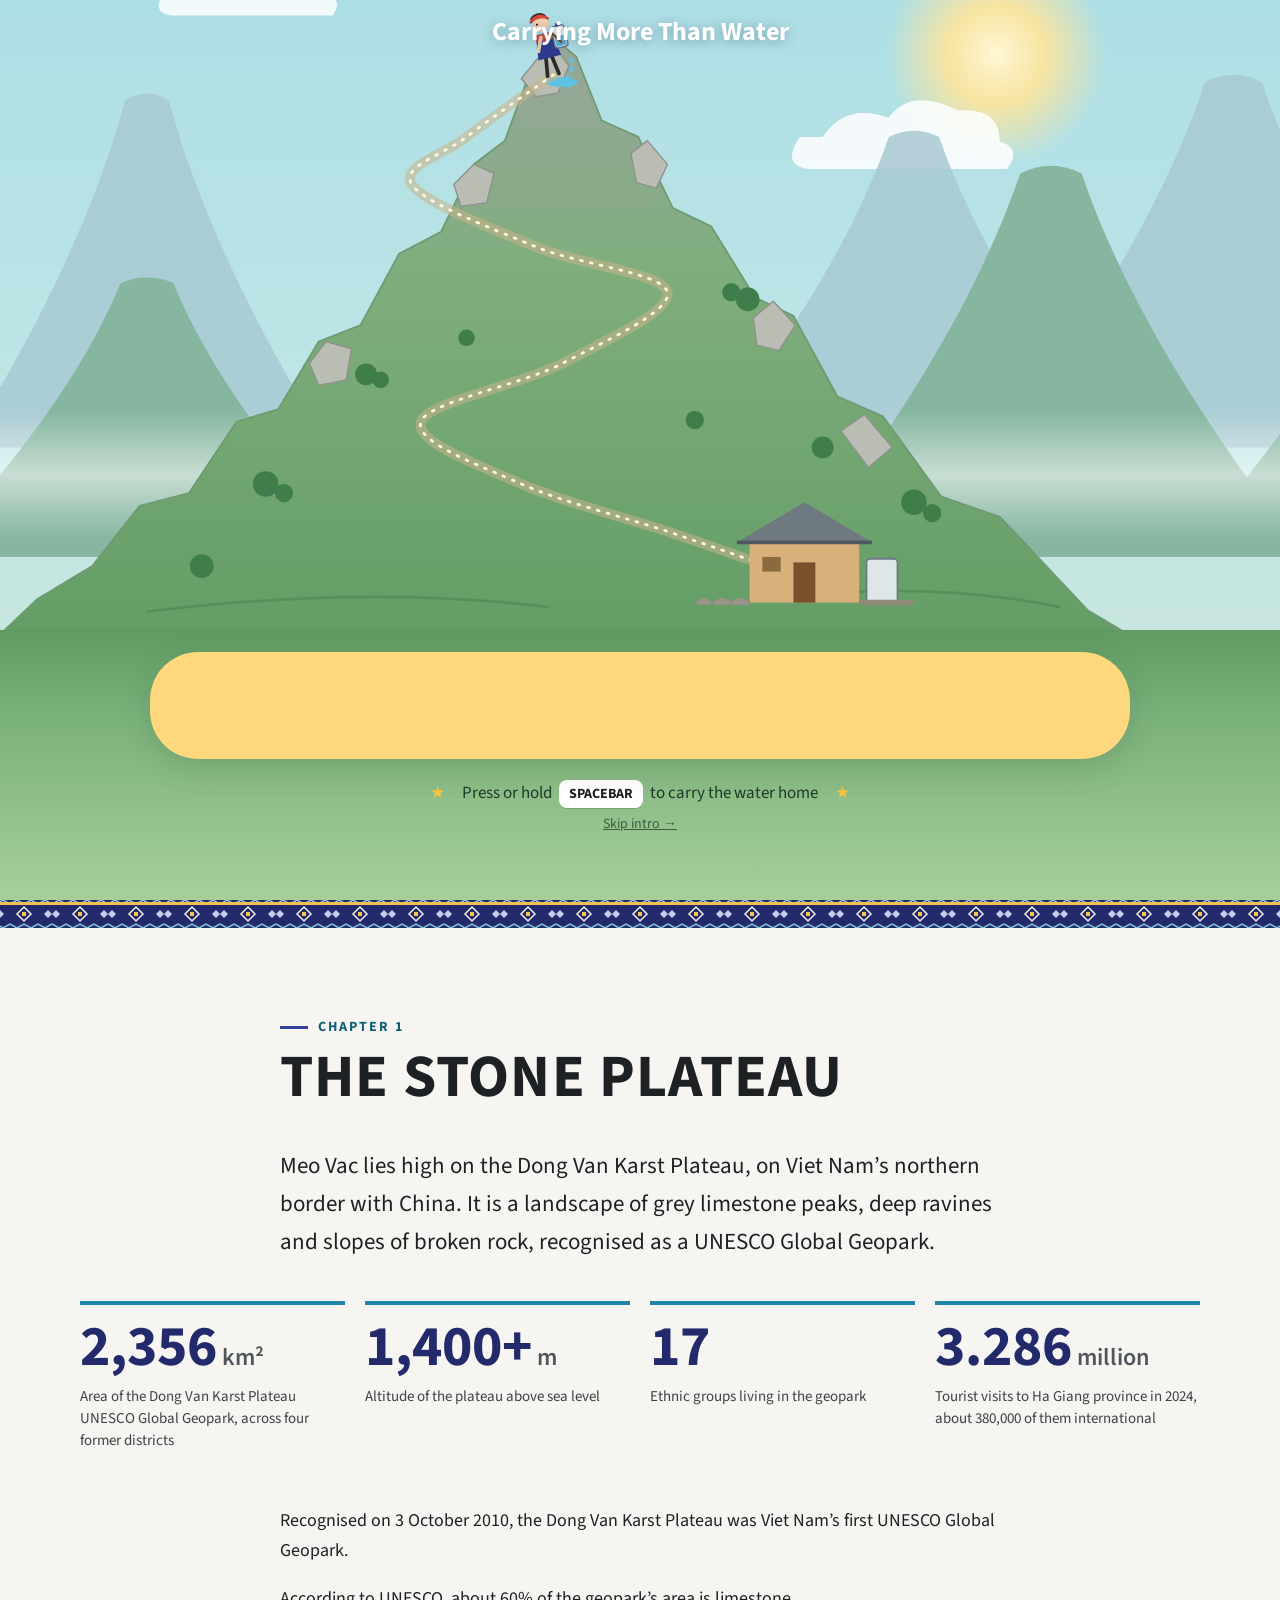
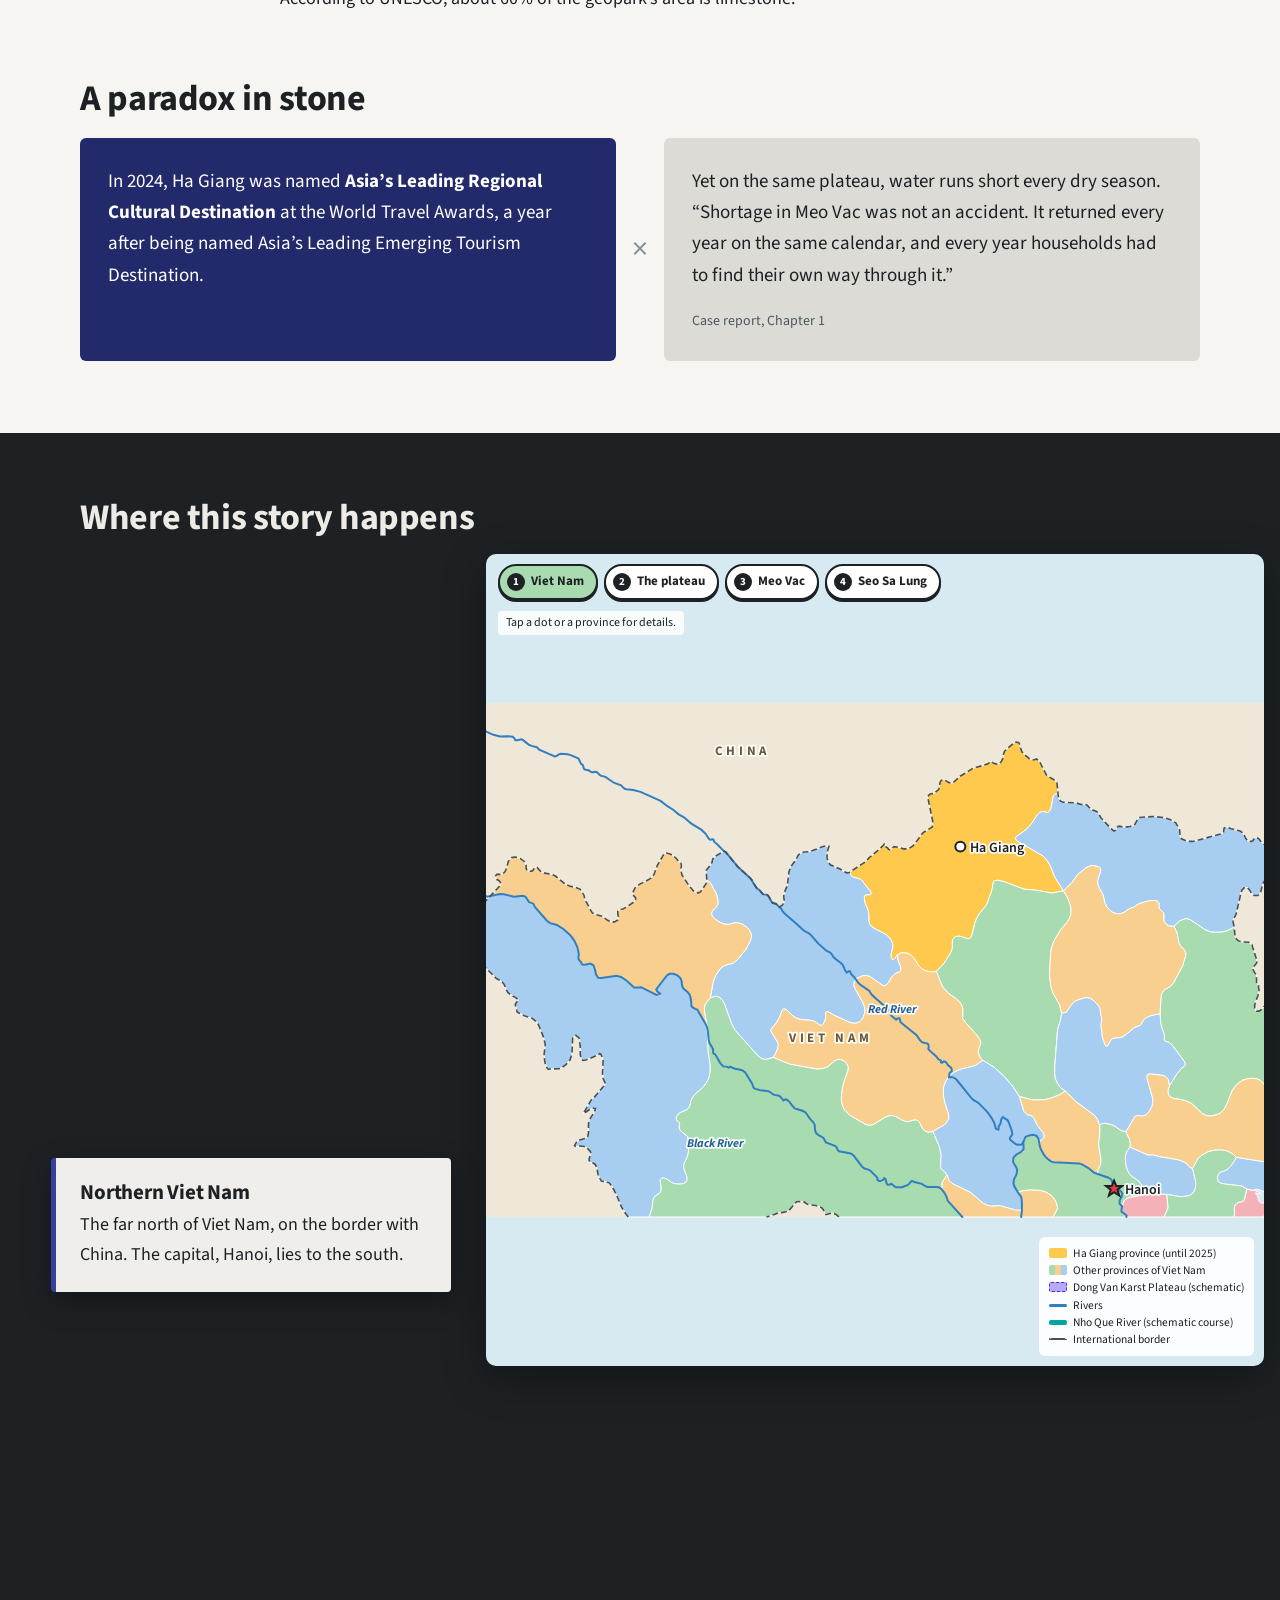
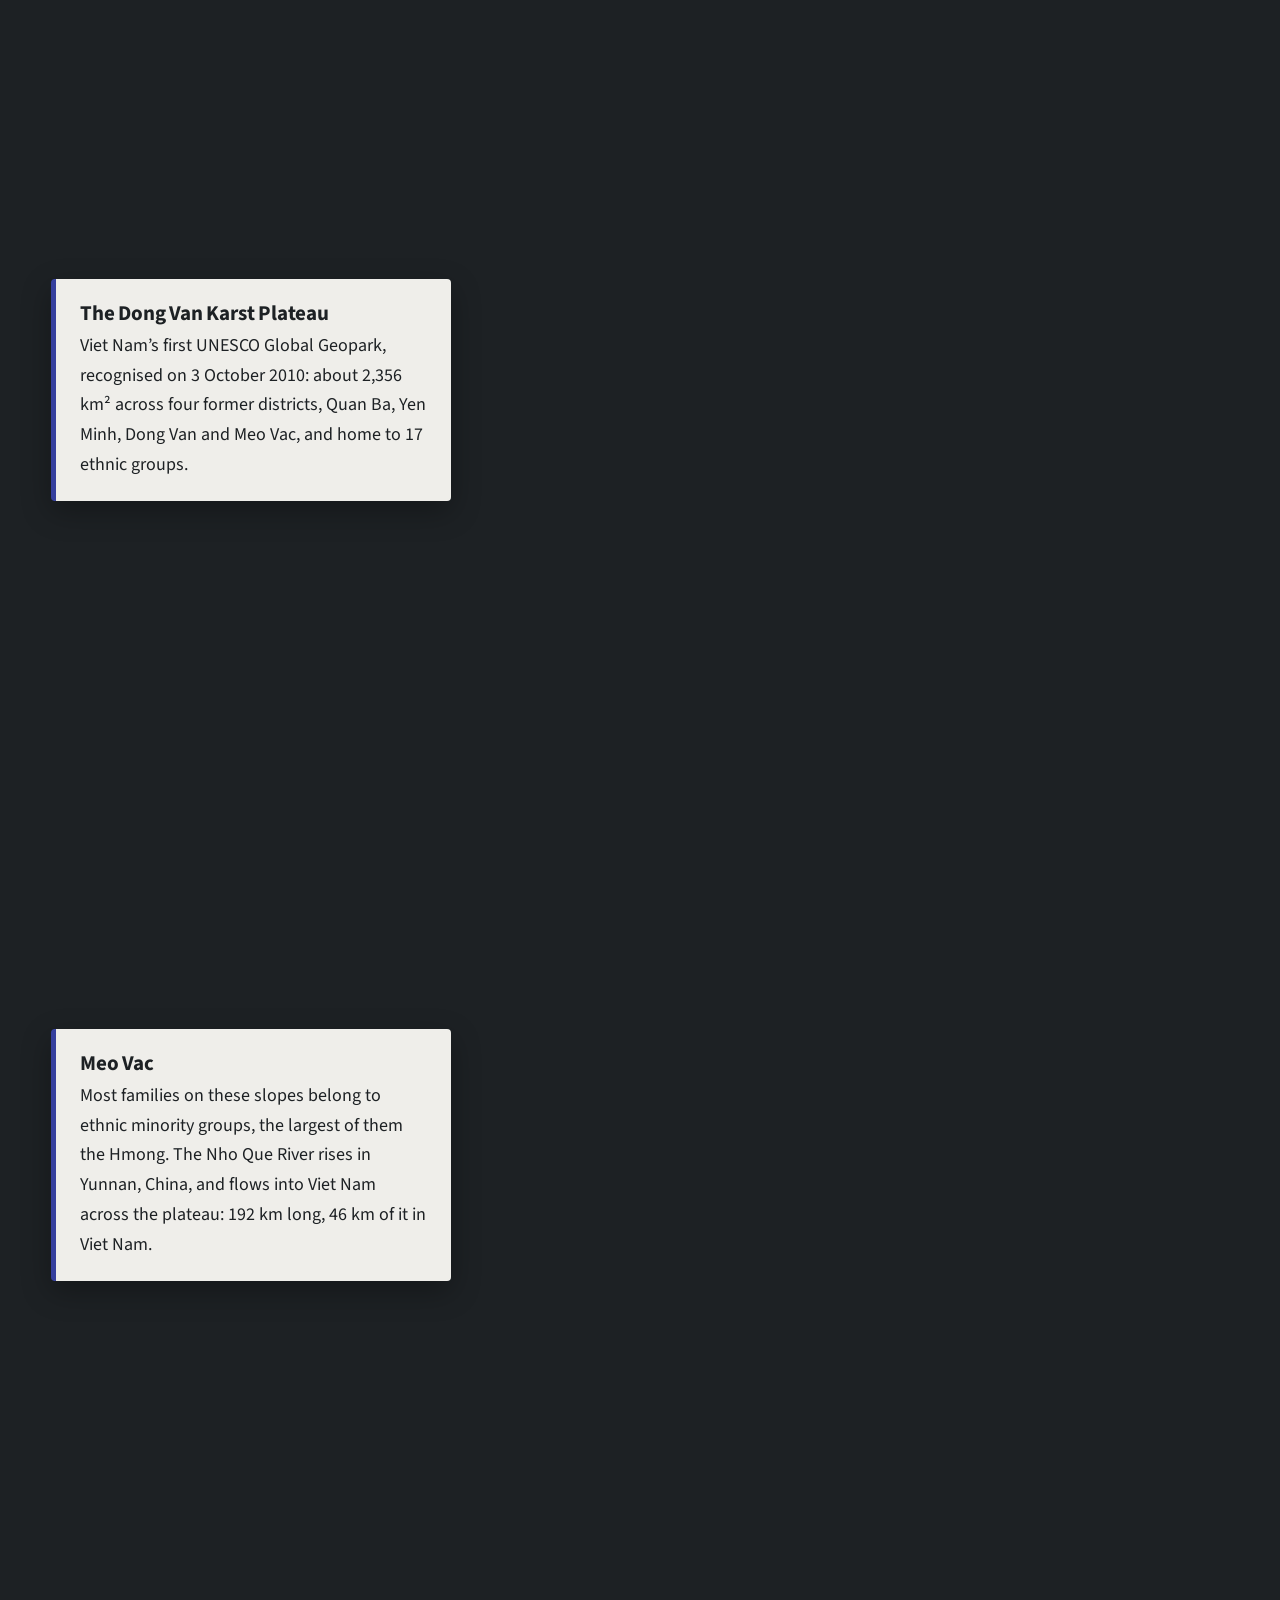
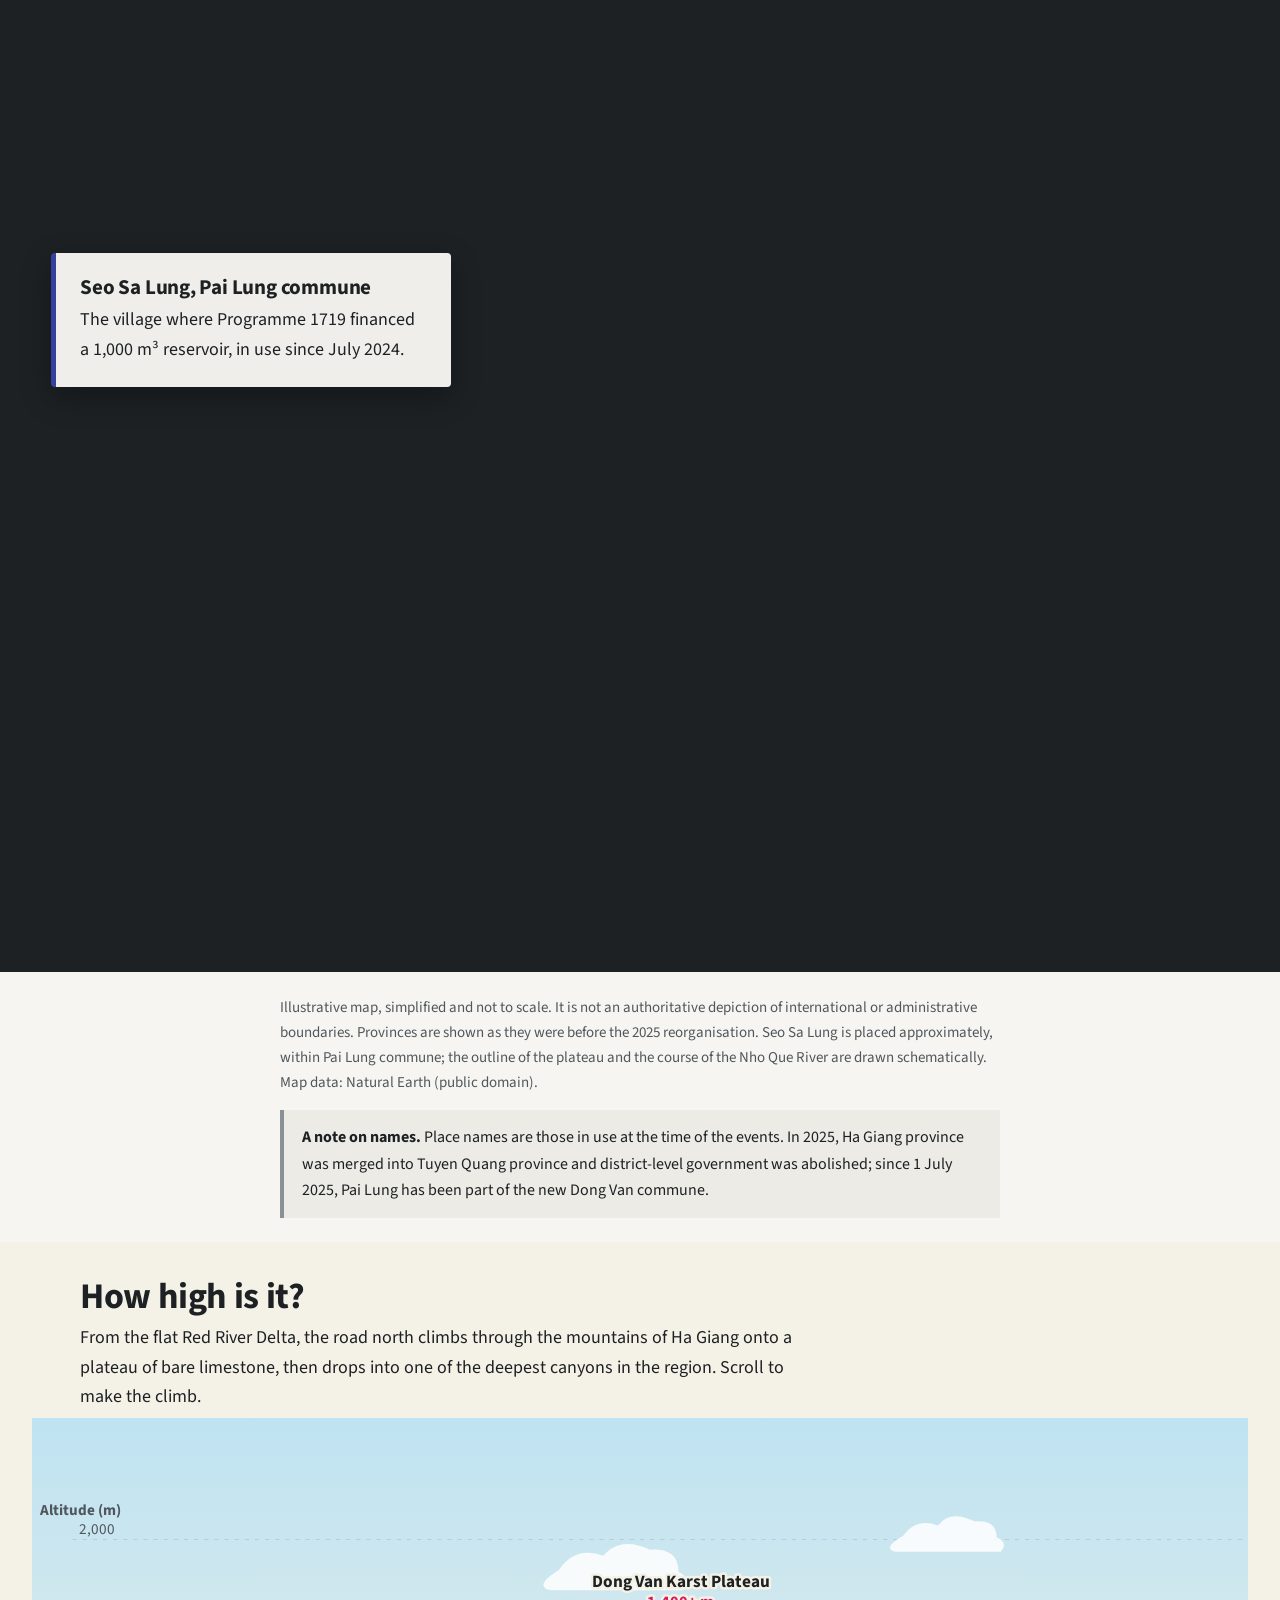
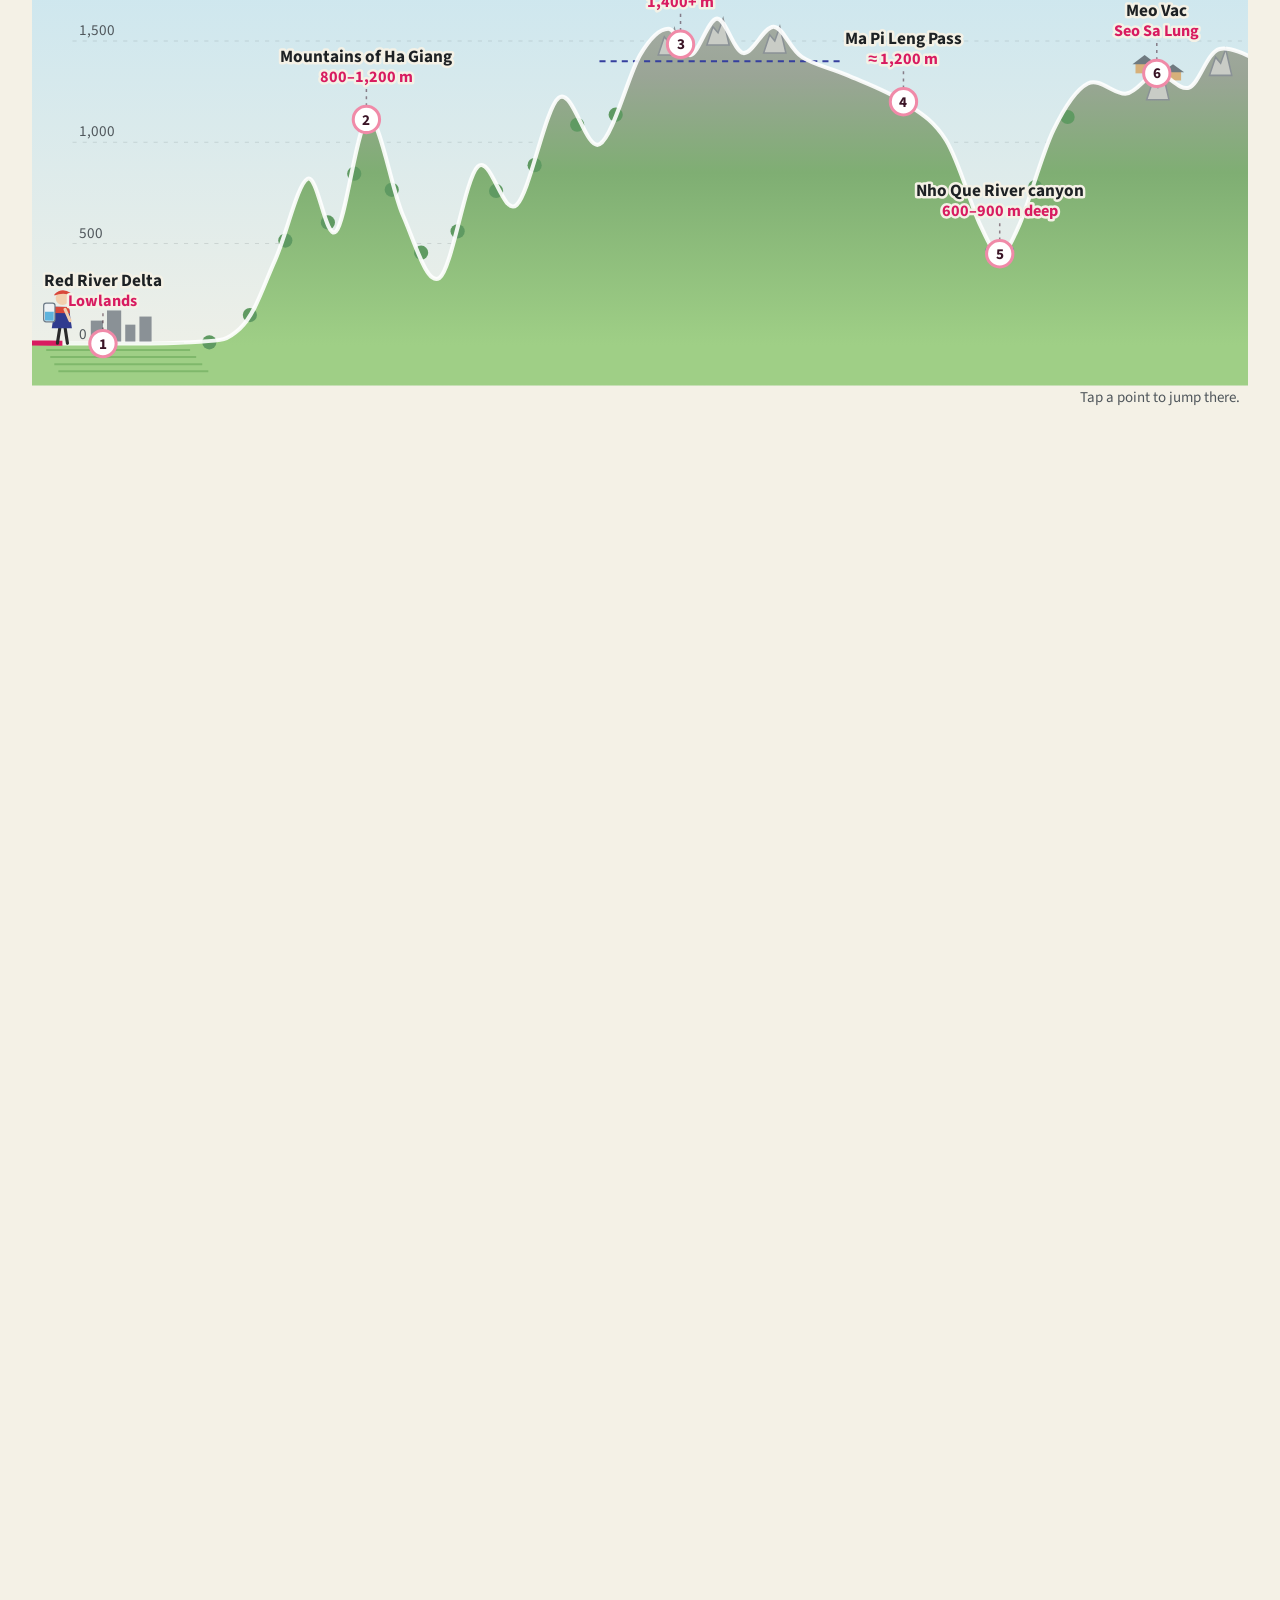
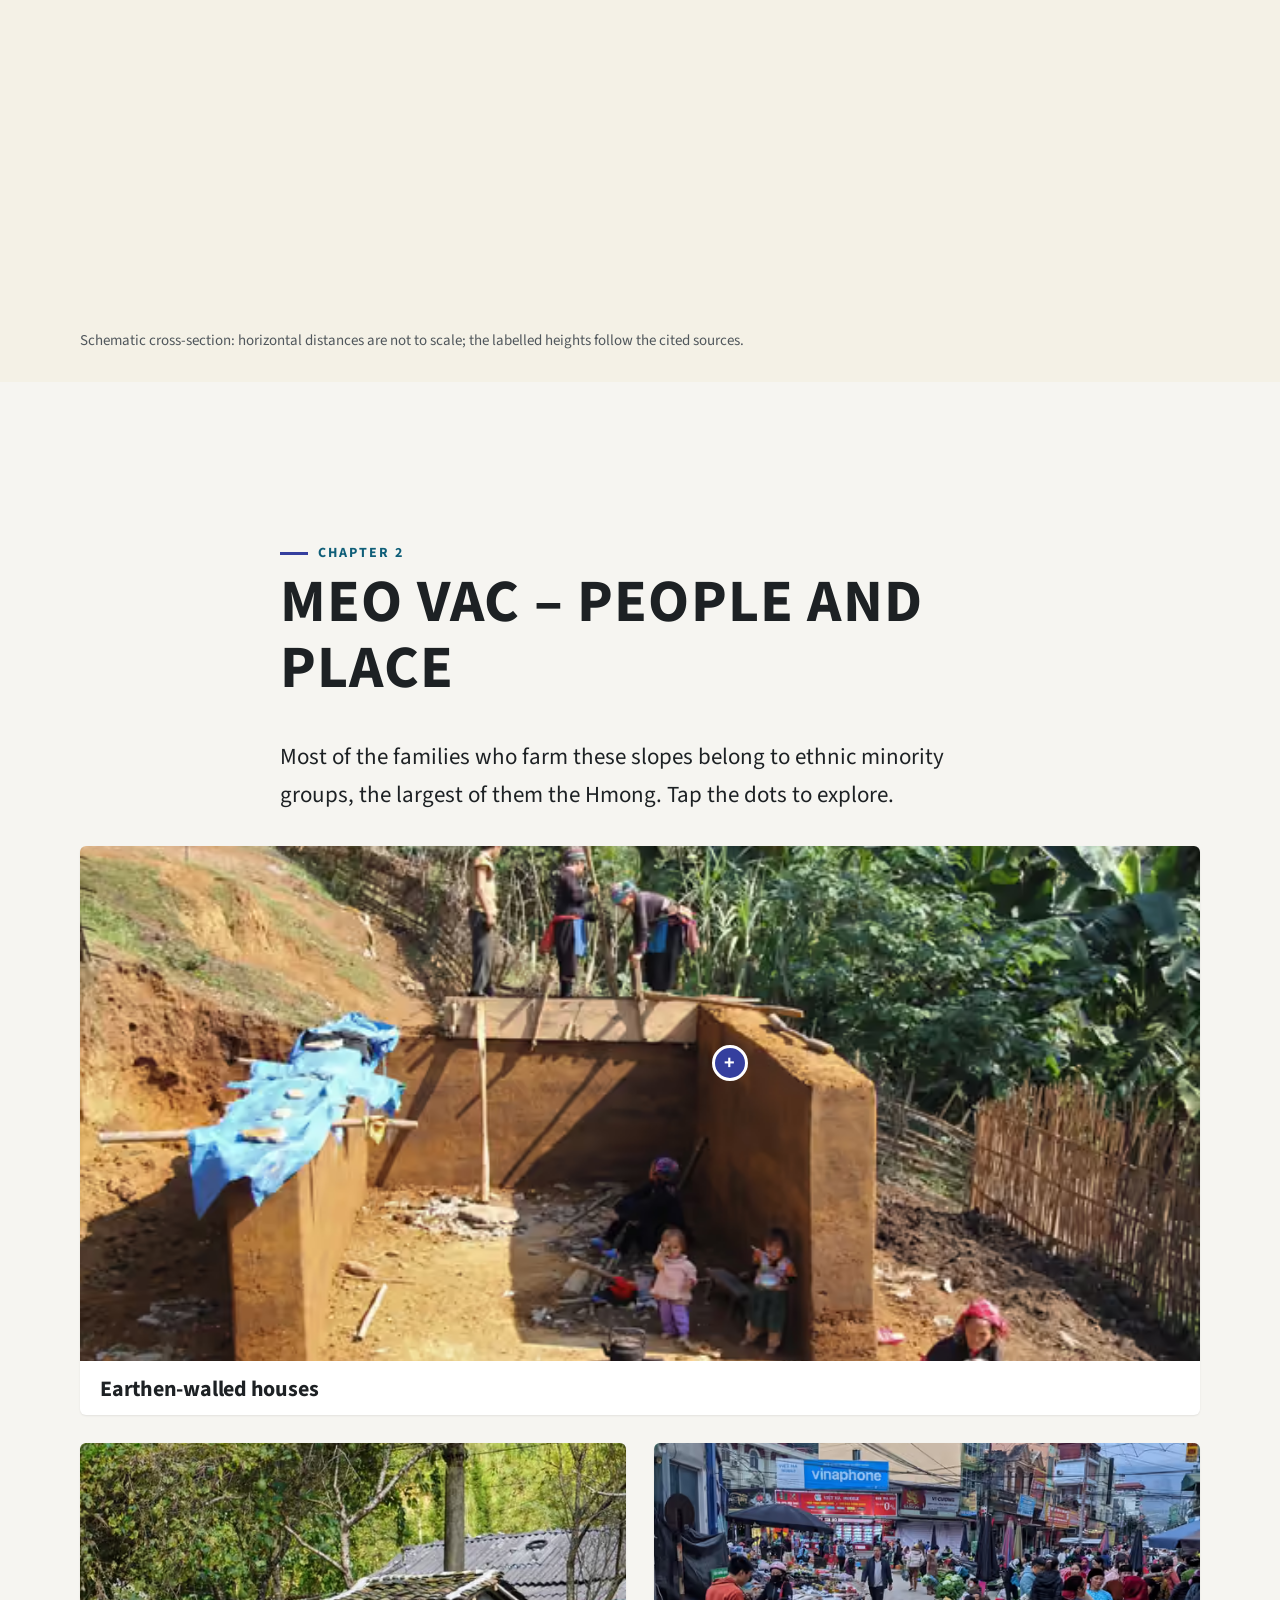
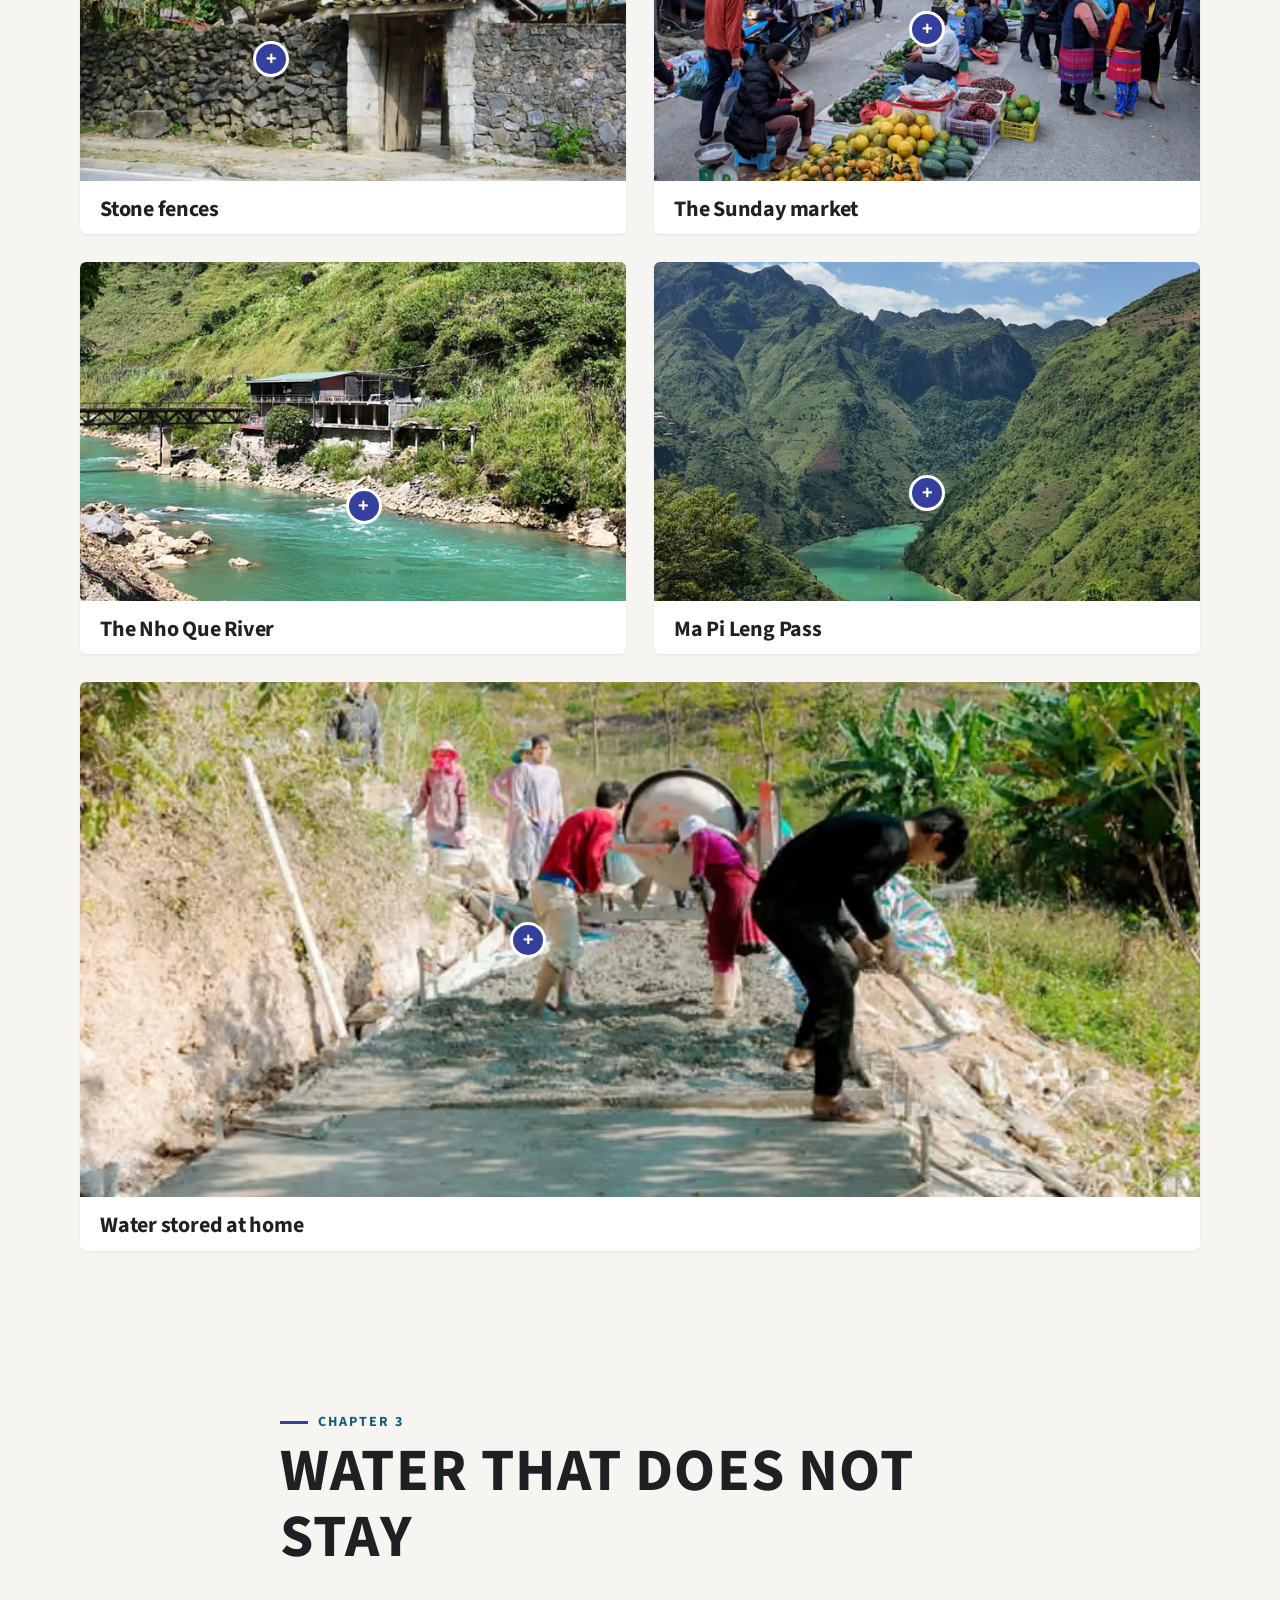
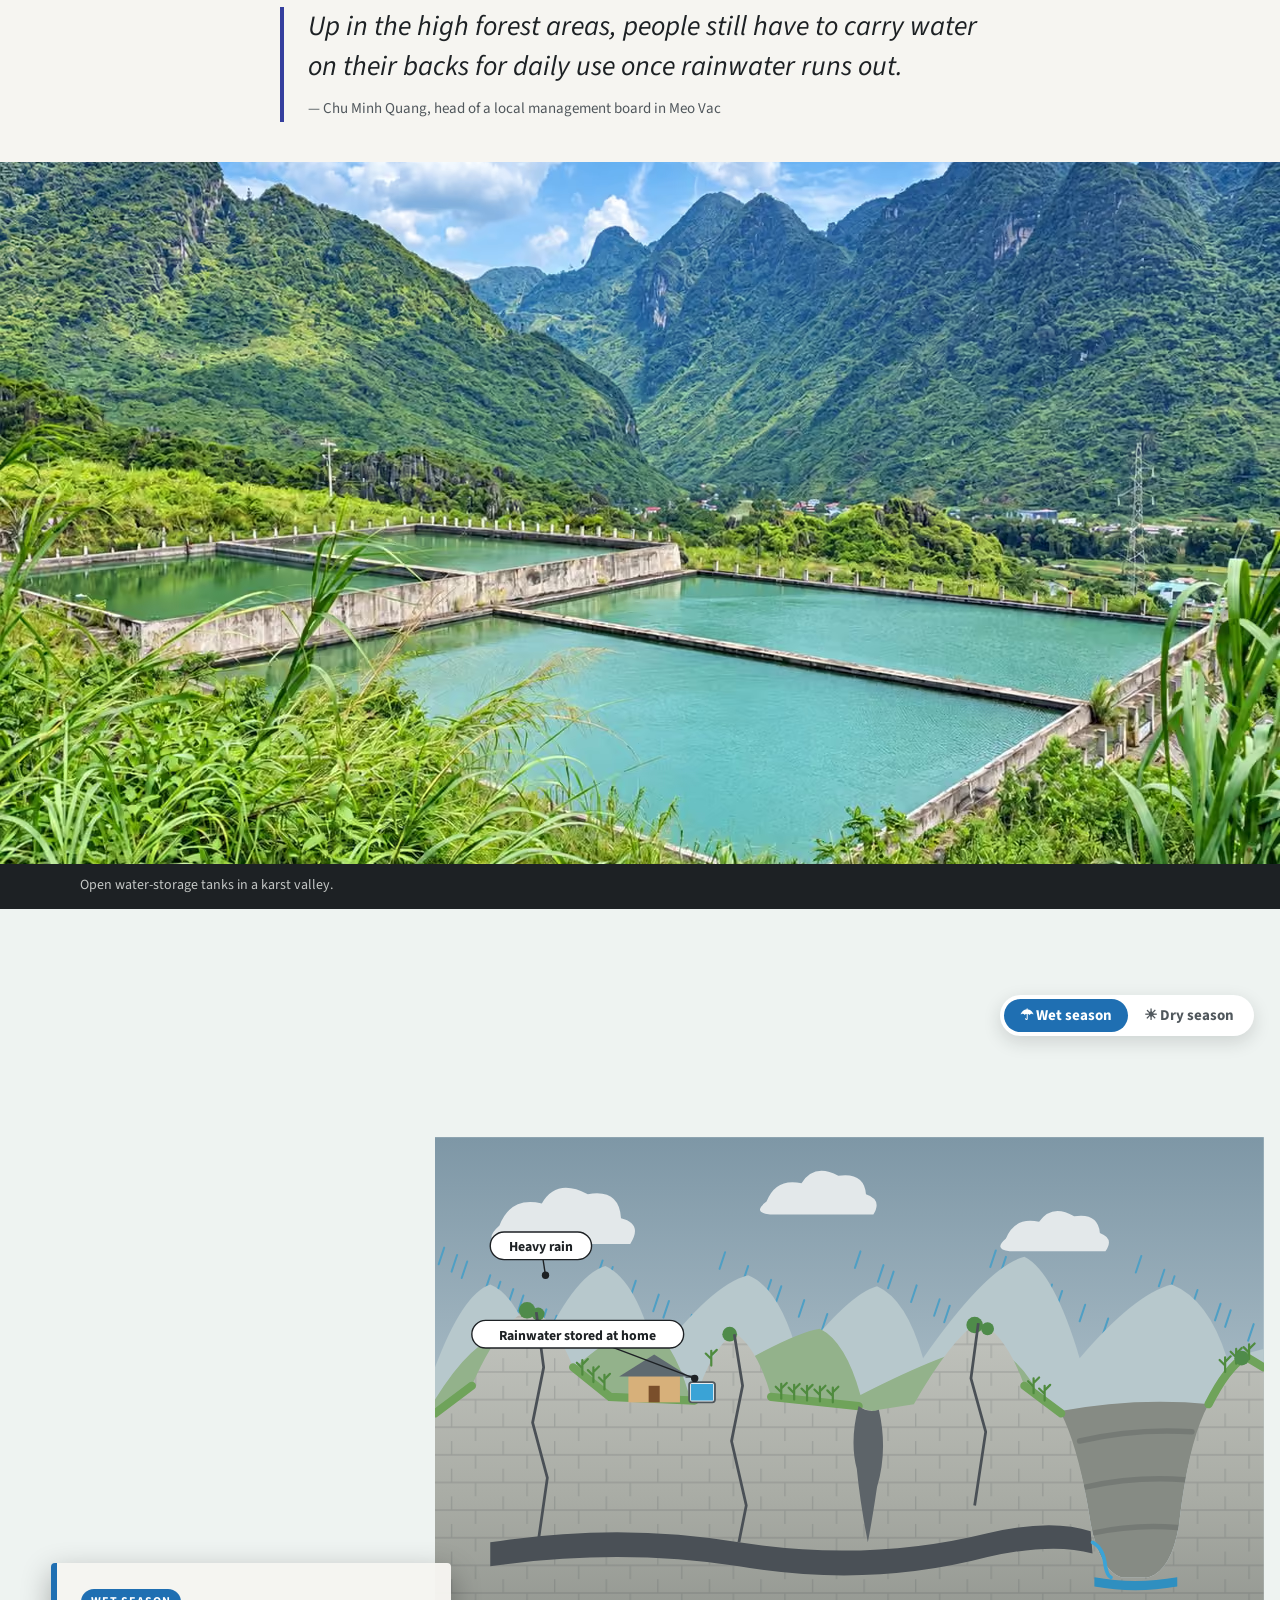
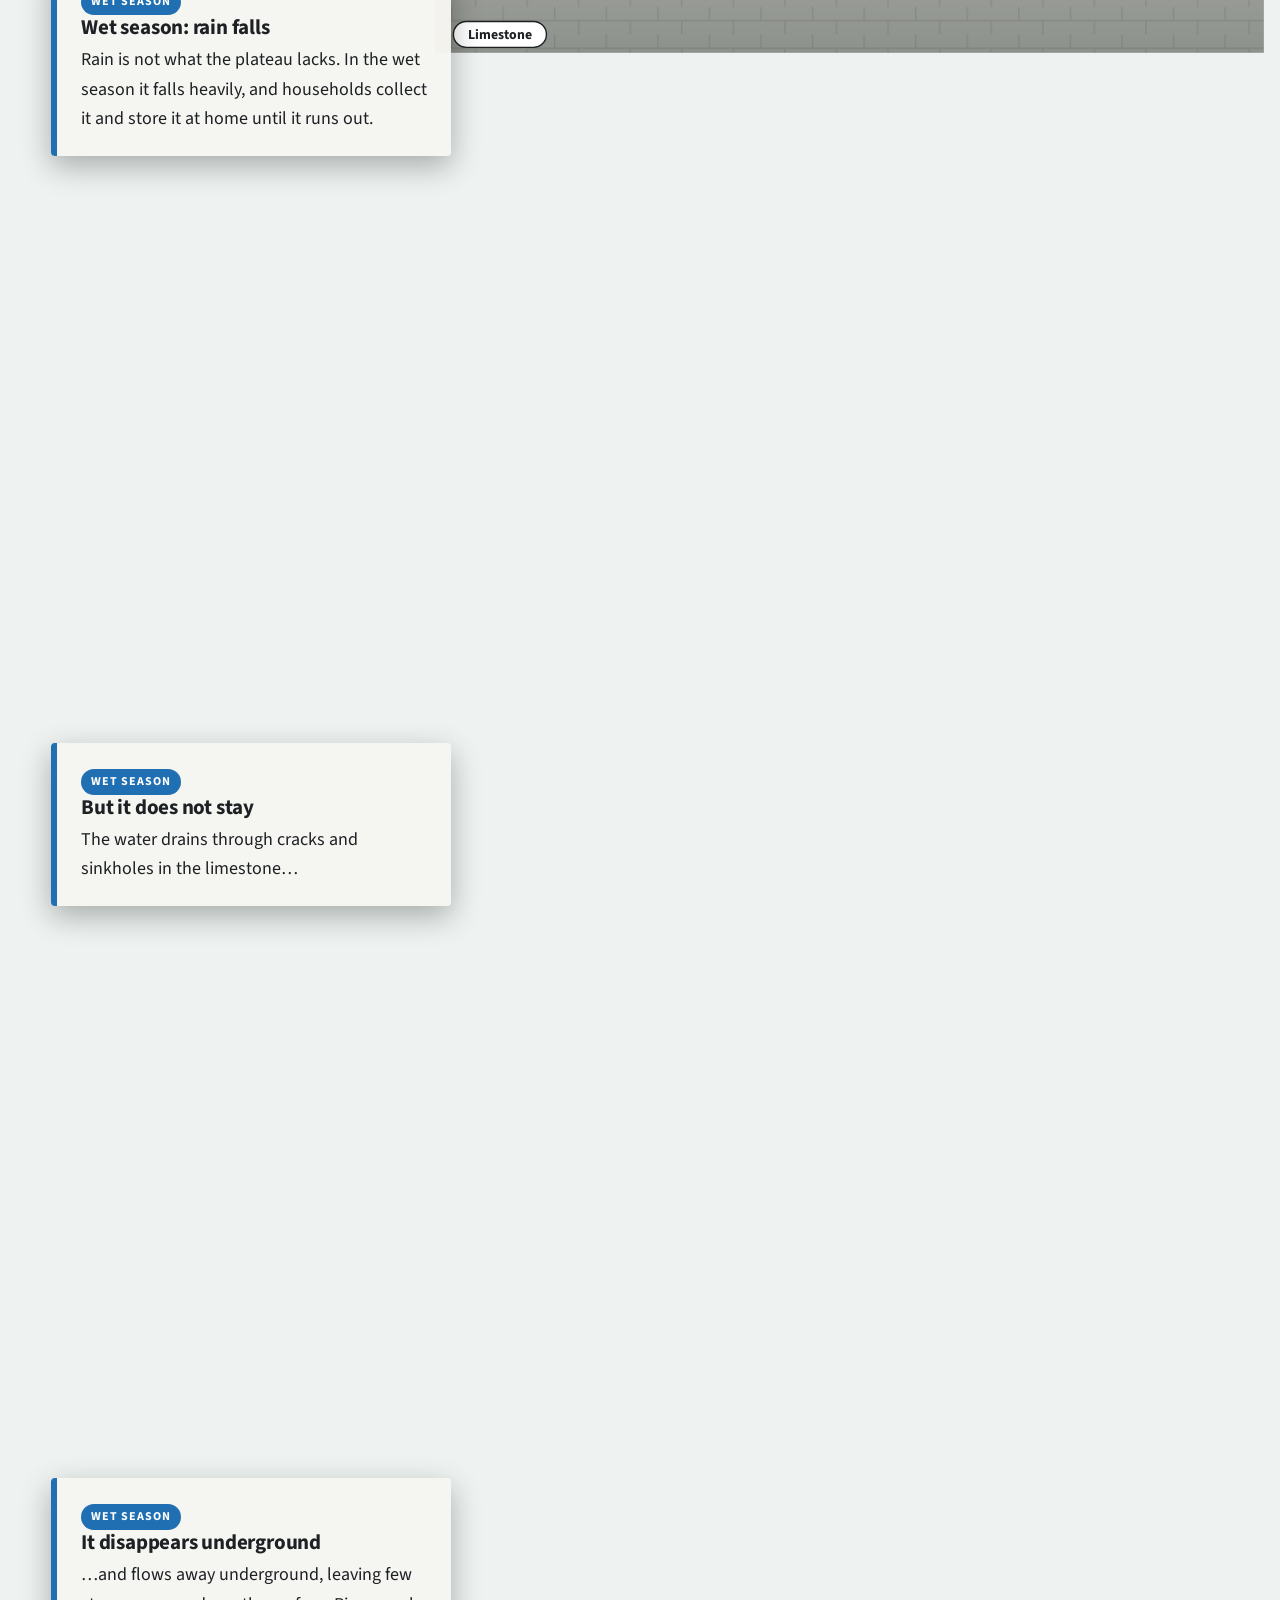
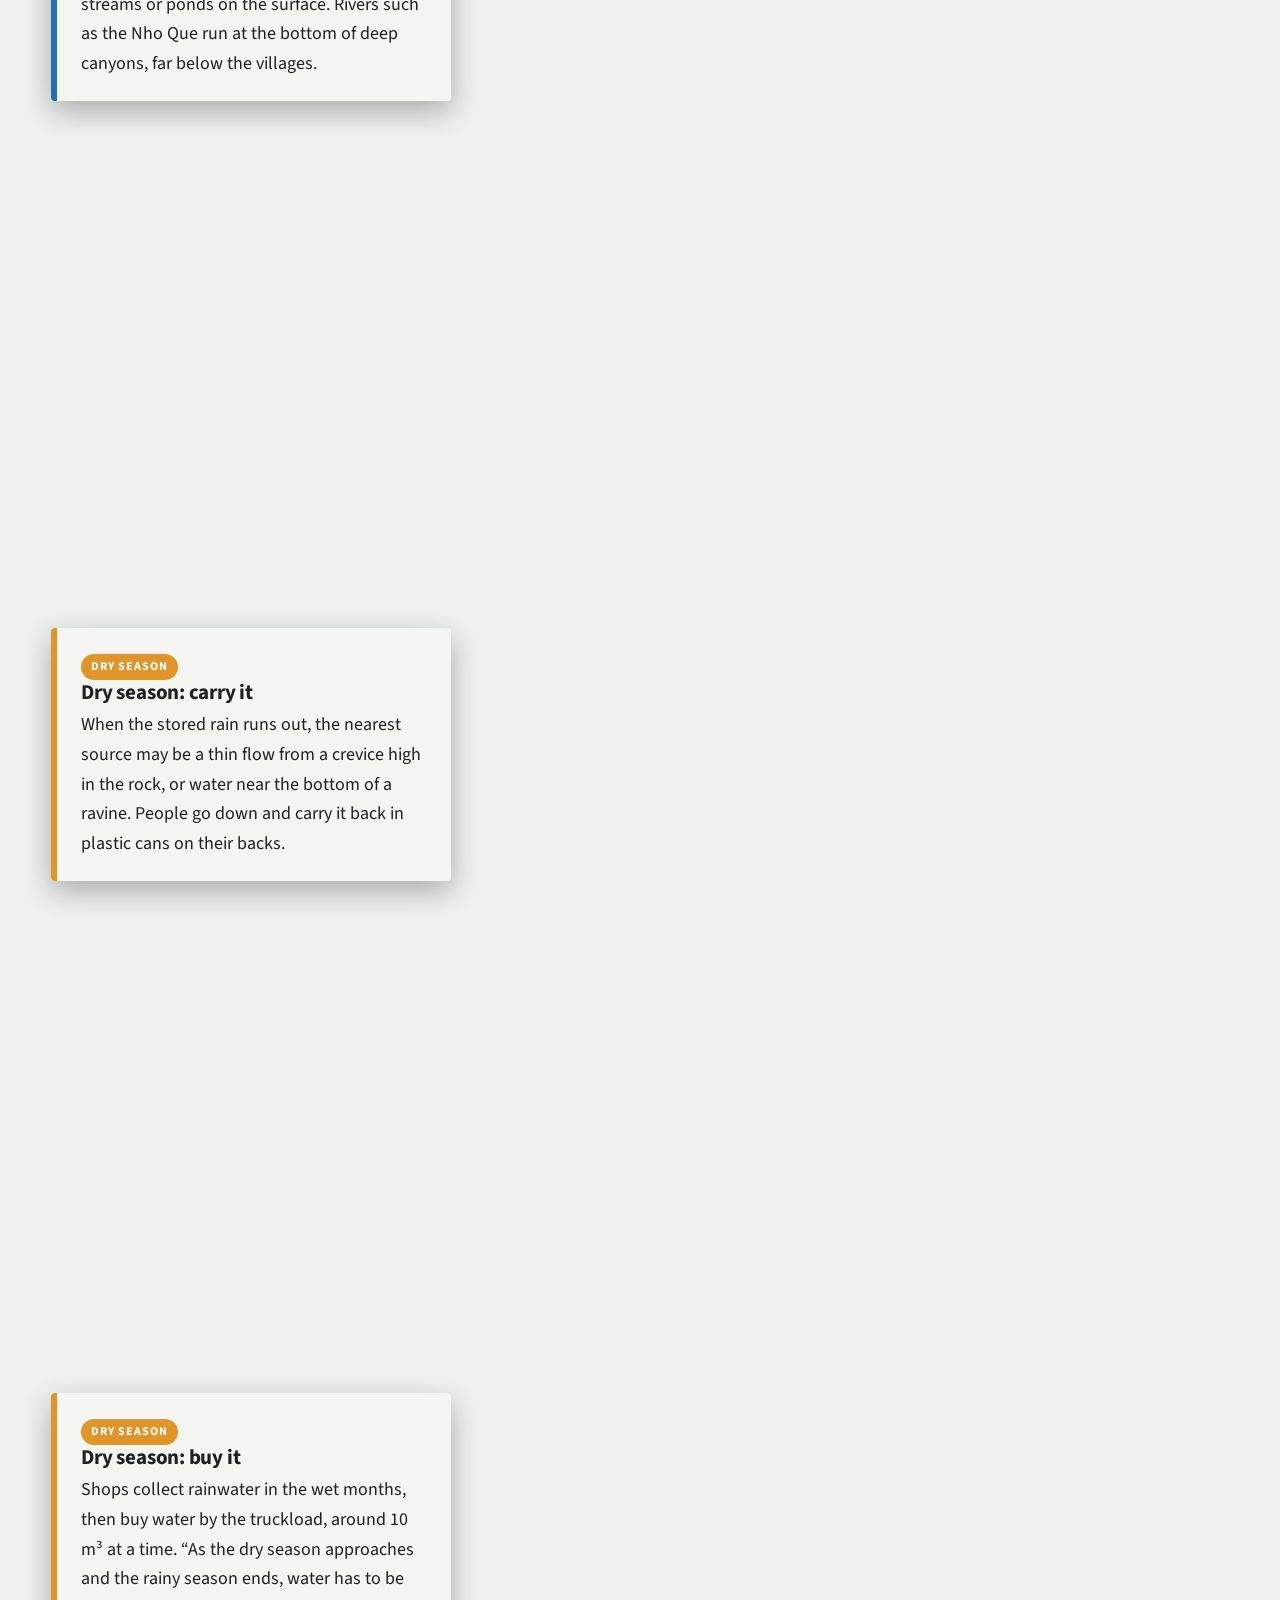
==== commit 176a5ac0: "One typeface, altitude cross-section, wet/dry karst scene, chapter 5 redesign Co-Authored-By: Claude" ====
--- a/en/index.html
+++ b/en/index.html
@@ -1 +1 @@
-<!DOCTYPE html><html lang="en" class="no-js" data-lang="en"> <head><meta charset="utf-8"><meta name="viewport" content="width=device-width, initial-scale=1"><meta http-equiv="X-UA-Compatible" content="IE=edge"><meta name="renderer" content="webkit"><meta name="format-detection" content="telephone=no"><title>MainSTREAMing Carrying More Than Water</title><meta name="description" content="A visual story for the Tsinghua Global SDG Case Competition 2026: water, gender and the measure of success on the Dong Van Karst Plateau, Viet Nam."><meta property="og:title" content="MainSTREAMing Carrying More Than Water"><meta property="og:description" content="A visual story for the Tsinghua Global SDG Case Competition 2026: water, gender and the measure of success on the Dong Van Karst Plateau, Viet Nam."><meta name="theme-color" content="#1d2124"><link rel="icon" href="../favicon.svg" type="image/svg+xml"><link rel="alternate" hreflang="en" href="../en/"><link rel="alternate" hreflang="zh-Hans" href="../zh/"><link rel="preload" href="../fonts/source-serif-4-latin-600-normal.woff2" as="font" type="font/woff2" crossorigin><link rel="stylesheet" href="../css/site.css"><script>document.documentElement.className = document.documentElement.className.replace('no-js', 'js');</script></head> <body>  <div class="intro" id="intro" role="dialog" aria-label="Introduction"> <svg class="intro-scene" id="intro-scene" viewBox="900 100 700 720" preserveAspectRatio="xMidYMid meet" aria-hidden="true"> <defs> <linearGradient id="in-sky" x1="0" y1="0" x2="0" y2="1"> <stop offset="0" stop-color="#7cc8e3"></stop><stop offset=".55" stop-color="#bfe6e6"></stop><stop offset="1" stop-color="#f6e7b8"></stop> </linearGradient> <linearGradient id="in-main" x1="0" y1="0" x2="0" y2="1"> <stop offset="0" stop-color="#9aa69c"></stop><stop offset=".35" stop-color="#7fae7d"></stop><stop offset="1" stop-color="#5f9a62"></stop> </linearGradient> <linearGradient id="in-mist" x1="0" y1="0" x2="0" y2="1"><stop offset="0" stop-color="#ffffff" stop-opacity="0"></stop><stop offset=".5" stop-color="#ffffff" stop-opacity=".55"></stop><stop offset="1" stop-color="#ffffff" stop-opacity="0"></stop></linearGradient> <radialGradient id="in-sun"><stop offset="0" stop-color="#fff7d6"></stop><stop offset=".45" stop-color="#ffe59a" stop-opacity=".9"></stop><stop offset="1" stop-color="#ffe59a" stop-opacity="0"></stop></radialGradient> </defs> <rect x="-1200" y="-1200" width="4800" height="3300" fill="url(#in-sky)"></rect> <circle cx="1690" cy="210" r="120" fill="url(#in-sun)"></circle> <g class="in-clouds"> <path class="in-cloud c1" d="M300 200 q30-45 85-25 q30-40 90-10 q55-5 55 40 q30 10 10 35 h-260 q-35-5-10-40z"></path> <path class="in-cloud c2" d="M1500 300 q25-38 72-21 q25-34 76-8 q46-4 46 34 q25 8 8 30 h-218 q-30-4-9-35z"></path> <path class="in-cloud c3" d="M800 140 q20-30 58-17 q20-27 61-7 q37-3 37 27 q20 7 7 24 h-176 q-24-3-7-27z"></path> </g> <path d="M-560 640 Q-391 475 -331.2 340 Q-300 328 -268.8 340 Q-209 475 -40 640 Z M-140 640 Q3 442 53.6 280 Q80 265.59999999999997 106.4 280 Q157 442 300 640 Z M180 640 Q336 475 391.2 340 Q420 328 448.8 340 Q504 475 660 640 Z M560 640 Q690 431 736 260 Q760 244.8 784 260 Q830 431 960 640 Z M1370 640 Q1519.5 453 1572.4 300 Q1600 286.4 1627.6 300 Q1680.5 453 1830 640 Z M1690 640 Q1859 420 1918.8 240 Q1950 224 1981.2 240 Q2041 420 2210 640 Z M2080 640 Q2223 464 2273.6 320 Q2300 307.2 2326.4 320 Q2377 464 2520 640 Z M2440 640 Q2609 442 2668.8 280 Q2700 265.59999999999997 2731.2 280 Q2791 442 2960 640 Z" fill="#a9c9d3" opacity=".85"></path> <path d="M-420 760 Q-225 562 -156 400 Q-120 385.59999999999997 -84 400 Q-15 562 180 760 Z M70 760 Q239 529 298.8 340 Q330 323.2 361.2 340 Q421 529 590 760 Z M520 760 Q676 595 731.2 460 Q760 448 788.8 460 Q844 595 1000 760 Z M1470 760 Q1652 529 1716.4 340 Q1750 323.2 1783.6 340 Q1848 529 2030 760 Z M1890 760 Q2059 573 2118.8 420 Q2150 406.4 2181.2 420 Q2241 573 2410 760 Z M2300 760 Q2495 551 2564 380 Q2600 364.8 2636 380 Q2705 551 2900 760 Z" fill="#86b6a0"></path> <rect x="-1200" y="880" width="4800" height="1400" fill="#5f9a62"></rect> <!-- main mountain with the spring near its summit --> <rect x="-1200" y="600" width="4800" height="140" fill="url(#in-mist)"></rect> <path d="M520 920 L640 806 L700 770 L752 704 L806 690 L858 612 L904 598 L948 524 L994 506 L1036 428 L1082 404 L1118 330 L1152 304 L1182 222 L1206 192 L1230 212 L1258 282 L1298 300 L1336 378 L1378 398 L1426 476 L1468 496 L1516 584 L1566 606 L1630 694 L1694 716 L1790 818 L1960 920 Z" fill="url(#in-main)" stroke="#6f9a72" stroke-width="2" stroke-linejoin="round"></path> <g class="in-outcrops"> <path d="M1170 236 L1188 214 L1206 200 L1222 222 L1210 252 L1186 256 Z"></path> <path d="M1096 352 L1118 330 L1140 340 L1132 372 L1104 376 Z"></path> <path d="M1290 318 L1308 304 L1330 330 L1318 356 L1296 350 Z"></path> <path d="M938 548 L956 524 L984 532 L978 566 L948 572 Z"></path> <path d="M1424 498 L1446 480 L1470 506 L1452 534 L1428 528 Z"></path> <path d="M1520 622 L1546 604 L1576 640 L1550 662 Z"></path> </g> <g class="in-trees"> <circle cx="1000" cy="560" r="12"></circle><circle cx="1016" cy="566" r="9"></circle><circle cx="1400" cy="470" r="10"></circle><circle cx="1418" cy="478" r="13"></circle> <circle cx="890" cy="680" r="14"></circle><circle cx="910" cy="690" r="10"></circle><circle cx="1500" cy="640" r="12"></circle><circle cx="1600" cy="700" r="14"></circle> <circle cx="1620" cy="712" r="10"></circle><circle cx="820" cy="770" r="13"></circle><circle cx="1110" cy="520" r="9"></circle><circle cx="1360" cy="610" r="10"></circle> </g> <!-- terraces and stone walls --> <path d="M760 820 Q1000 790 1200 815 M820 860 Q1060 830 1290 852 M1500 800 Q1640 790 1760 815" class="in-terrace"></path> <!-- spring --> <path class="in-spring" d="M1224 214 q4 10 -2 18 q-5 7 0 14"></path> <ellipse cx="1214" cy="240" rx="18" ry="5" fill="#5cc3e6"></ellipse> <!-- trail --> <path d="M1205 232 C1189.2 243.3 1135.8 280.0 1110 300 C1084.2 320.0 1037.5 332.0 1050 352 C1062.5 372.0 1138.3 400.3 1185 420 C1231.7 439.7 1325.0 448.7 1330 470 C1335.0 491.3 1260.0 524.3 1215 548 C1170.0 571.7 1067.5 590.0 1060 612 C1052.5 634.0 1125.0 660.0 1170 680 C1215.0 700.0 1285.0 717.0 1330 732 C1375.0 747.0 1421.7 763.7 1440 770" class="in-trail-bed"></path> <path d="M1205 232 C1189.2 243.3 1135.8 280.0 1110 300 C1084.2 320.0 1037.5 332.0 1050 352 C1062.5 372.0 1138.3 400.3 1185 420 C1231.7 439.7 1325.0 448.7 1330 470 C1335.0 491.3 1260.0 524.3 1215 548 C1170.0 571.7 1067.5 590.0 1060 612 C1052.5 634.0 1125.0 660.0 1170 680 C1215.0 700.0 1285.0 717.0 1330 732 C1375.0 747.0 1421.7 763.7 1440 770" class="in-trail" id="intro-trail"></path> <path d="M1205 232 C1189.2 243.3 1135.8 280.0 1110 300 C1084.2 320.0 1037.5 332.0 1050 352 C1062.5 372.0 1138.3 400.3 1185 420 C1231.7 439.7 1325.0 448.7 1330 470 C1335.0 491.3 1260.0 524.3 1215 548 C1170.0 571.7 1067.5 590.0 1060 612 C1052.5 634.0 1125.0 660.0 1170 680 C1215.0 700.0 1285.0 717.0 1330 732 C1375.0 747.0 1421.7 763.7 1440 770" class="in-trail-done" id="intro-trail-done"></path> <!-- house: rammed-earth walls, tiled roof, rain tank --> <g transform="translate(1420 700)"> <rect x="0" y="40" width="120" height="70" fill="#d7b07a"></rect> <path d="M-14 44 L60 0 L134 44 Z" fill="#6f7a80"></path> <path d="M-14 44 L134 44" stroke="#4f585e" stroke-width="4"></path> <rect x="48" y="66" width="24" height="44" fill="#7a4f2b"></rect> <rect class="in-window" x="14" y="60" width="20" height="16" fill="#8a6a3e"></rect> <rect x="128" y="62" width="34" height="48" rx="4" fill="#dfe6ea" stroke="#6c7a86" stroke-width="2"></rect> <rect class="in-tank-water" x="131" y="106" width="28" height="0" fill="#3aa3d6"></rect> <path d="M-40 110 h40 M120 110 h60" stroke="#8f8a7a" stroke-width="6"></path> <path d="M-60 112 q10-14 20 0 q10-14 20 0 q10-14 20 0" fill="#9a958a"></path> </g> <!-- the walker --> <g id="intro-walker" class="in-walker"> <g class="in-flip"><g class="in-body"> <path class="w-leg wl1" d="M-4 -26 L-8 0"></path> <path class="w-leg wl2" d="M4 -26 L8 0"></path> <path d="M-12 -58 h22 l5 34 h-32 z" fill="#2f3b8f"></path> <path d="M-12 -58 h22 l2 10 h-26 z" fill="#d9483b"></path> <rect x="-30" y="-64" width="18" height="30" rx="4" fill="#eef2f4" stroke="#6c7a86" stroke-width="2"></rect> <rect x="-26" y="-68" width="7" height="5" rx="1" fill="#353f9e"></rect> <path class="w-water" d="M-28 -50 h14 v14 h-14 z" fill="#3aa3d6" opacity=".8"></path> <path d="M-12 -56 L-22 -40" stroke="#7b4a26" stroke-width="3"></path> <path class="w-arm" d="M4 -54 L12 -36"></path> <circle cx="0" cy="-72" r="11" fill="#f2cfae"></circle> <path d="M-12 -74 q2 -14 14 -13 q12 1 11 12 q-6 -5 -13 -5 q-7 0 -12 6z" fill="#3b2a24"></path> <path d="M-13 -78 q12 -12 26 -2 l2 4 q-14 -6 -28 0z" fill="#d9483b"></path> <circle cx="5" cy="-72" r="1.5" fill="#2a2a2a"></circle> <path d="M6 -66 q3 1 5 -1" stroke="#c4705a" stroke-width="1.4" fill="none"></path> </g></g> </g> </svg> <p class="intro-logo">Carrying More Than Water</p> <div class="intro-ui"> <div class="intro-bar" id="intro-bar"> <p class="intro-quote" lang="en"> <span class="iq">Scarcity</span> <span class="iq">has</span> <span class="iq">never</span> <span class="iq">been</span> <span class="iq">only</span> <span class="iq hl">the</span> <span class="iq hl">absence</span> <span class="iq hl">of</span> <span class="iq hl">water</span><span class="iq">.</span> <span class="iq">It</span> <span class="iq">is</span> <span class="iq">also</span> <span class="iq hl">who</span> <span class="iq hl">fetches</span> <span class="iq hl">it</span><span class="iq">,</span> <span class="iq">how</span> <span class="iq">much</span> <span class="iq">is</span> <span class="iq">stored,</span> <span class="iq">and</span> <span class="iq hl">what</span> <span class="iq hl">comes</span> <span class="iq hl">first</span> <span class="iq">when</span> <span class="iq">supplies</span> <span class="iq">run</span> <span class="iq">low.</span> </p> <span class="intro-src">— Adapted from the case report</span> </div> <p class="intro-hint" id="intro-hint"> <span class="hs">★</span> <span class="kb-only st-hold">Press or hold <kbd>SPACEBAR</kbd> to carry the water home</span> <span class="kb-only st-ready">You are ready: press <kbd>SPACEBAR</kbd> to enter</span> <span class="touch-only st-hold">Tap or hold anywhere to carry the water home</span> <span class="touch-only st-ready">You are ready: tap to enter</span> <span class="hs">★</span> </p> <button type="button" class="intro-skip" id="intro-skip">Skip intro →</button> </div> </div> <a class="skip" href="#main">Skip to content</a> <header class="site-header" id="top"> <a class="brand" href="#plateau">MainSTREAMing Carrying More Than Water</a> <nav class="progress-nav" aria-label="Chapters"> <ol> <li><a href="#plateau" data-nav="plateau"><span class="n">1</span><span class="l">Plateau</span></a></li><li><a href="#village" data-nav="village"><span class="n">2</span><span class="l">Village</span></a></li><li><a href="#water" data-nav="water"><span class="n">3</span><span class="l">Water</span></a></li><li><a href="#reservoir" data-nav="reservoir"><span class="n">4</span><span class="l">Reservoir</span></a></li><li><a href="#question" data-nav="question"><span class="n">5</span><span class="l">The Question</span></a></li> </ol> </nav> <a class="lang-switch" id="lang-switch" href="../zh/" hreflang="zh-Hans" lang="zh-Hans" aria-label="Switch language to Simplified Chinese"> <span class="full">简体中文</span><span class="short">中文</span> </a> <div class="progress-bar" aria-hidden="true"><span id="progress-fill"></span></div> </header> <noscript><p class="noscript">Interactive parts of this page need JavaScript. All text and figures remain readable without it.</p></noscript> <main id="main">  <section id="plateau" class="chapter ch-plateau" data-anchor> <div class="hero"> <picture class="img-slot hero-img" data-slot="plateau/hero" data-alt="Women and girls in Hmong dress carry large stainless-steel water tanks on their backs up a stony mountain track." data-need="Wide landscape of the Dong Van Karst Plateau near Meo Vac (team photo, landscape only, at least 2400 px wide)."> <source type="image/avif" srcset="../images/plateau/_gen/hero-640.avif 640w, ../images/plateau/_gen/hero-1280.avif 1280w, ../images/plateau/_gen/hero-1920.avif 1920w" sizes="100vw"> <source type="image/webp" srcset="../images/plateau/_gen/hero-640.webp 640w, ../images/plateau/_gen/hero-1280.webp 1280w, ../images/plateau/_gen/hero-1920.webp 1920w" sizes="100vw"> <img src="../images/plateau/_gen/hero-1280.jpg" alt="Women and girls in Hmong dress carry large stainless-steel water tanks on their backs up a stony mountain track." width="1280" height="606" loading="eager" decoding="async"> </picture> <div class="hero-shade" aria-hidden="true"></div> <div class="hero-text"> <p class="kicker">Tsinghua Global SDG Case Competition 2026 · SDG 6 × SDG 5</p> <h1>Carrying More Than Water</h1> <p class="subtitle">Rethinking the Success of Rural Water Investments Through Gender-Responsive Evaluation – A Case Study in Meo Vac, Viet Nam</p> <p class="byline"><span class="by-label">By</span> Nguyen Tra My · Tran Chuc Linh · Trinh Ho Ha An <span class="by-aff">– Foreign Trade University</span></p> <p class="hook">On a plateau where rain drains straight into the rock, a reservoir brought water to the centre of a village. It was counted as a success. This is the story of what it changed, and of what the counting left out.</p> <a class="scroll-cue" href="#plateau-intro">Scroll to begin <span aria-hidden="true">↓</span></a> </div> </div> <div class="motif" aria-hidden="true"></div> <div class="wrap narrow" id="plateau-intro" data-anchor> <p class="chapter-no">Chapter 1</p> <h2>The Stone Plateau</h2> <p class="lead reveal">Meo Vac lies high on the Dong Van Karst Plateau, on Viet Nam’s northern border with China. It is a landscape of grey limestone peaks, deep ravines and slopes of broken rock, recognised as a UNESCO Global Geopark.</p> </div> <div class="wrap stats" data-anchor id="plateau-stats"> <div class="stat reveal"> <p class="stat-value"><span data-count="2356" data-decimals="0">2,356</span><span class="unit"> km²</span></p> <p class="stat-label">Area of the Dong Van Karst Plateau UNESCO Global Geopark, across four former districts</p> </div><div class="stat reveal"> <p class="stat-value"><span data-count="1400" data-decimals="0">1,400+</span><span class="unit"> m</span></p> <p class="stat-label">Altitude of the plateau above sea level</p> </div><div class="stat reveal"> <p class="stat-value"><span data-count="17" data-decimals="0">17</span></p> <p class="stat-label">Ethnic groups living in the geopark</p> </div><div class="stat reveal"> <p class="stat-value"><span data-count="3.286" data-decimals="3">3.286</span><span class="unit"> million</span></p> <p class="stat-label">Tourist visits to Ha Giang province in 2024, about 380,000 of them international</p> </div> </div> <div class="wrap narrow"> <p class="reveal">Recognised on 3 October 2010, the Dong Van Karst Plateau was Viet Nam’s first UNESCO Global Geopark.</p> <p class="reveal">According to UNESCO, about 60% of the geopark’s area is limestone.</p> </div> <div class="wrap paradox" data-anchor id="plateau-paradox"> <h3 class="reveal">A paradox in stone</h3> <div class="paradox-grid"> <div class="paradox-card bright reveal"><p>In 2024, Ha Giang was named <strong>Asia’s Leading Regional Cultural Destination</strong> at the World Travel Awards, a year after being named Asia’s Leading Emerging Tourism Destination.</p></div> <div class="paradox-vs" aria-hidden="true">×</div> <div class="paradox-card dry reveal"><p>Yet on the same plateau, water runs short every dry season. “Shortage in Meo Vac was not an accident. It returned every year on the same calendar, and every year households had to find their own way through it.”</p><p class="attrib">Case report, Chapter 1</p></div> </div> </div> <div class="scrolly map-scrolly dark" data-scrolly="map" id="plateau-map" data-anchor> <h3 class="wrap scrolly-heading">Where this story happens</h3> <div class="scrolly-figure" data-step="0"><div class="map-card"> <svg class="map-svg" viewBox="0 0 1000 651" data-steps="[[0,0,1000,651],[511.4,0,295,198],[625,24.8,159,111],[663.6,52,77,59]]" role="img" aria-label="Map of northern Viet Nam zooming in to Meo Vac and Seo Sa Lung" preserveAspectRatio="xMidYMid meet"> <defs> <clipPath id="hg-clip"><path d="M735.3,111.6L732.2,112.2L731.2,112.8L730.3,113.5L729.6,114.6L726.7,130.1L724.7,134L722.3,135.8L719.6,135.4L717,134.7L714.4,134.8L712,135.9L709.8,137.9L707.7,140.6L702.9,148.3L699.4,152.8L695.2,157.3L682.2,166.6L680.9,169.2L682.4,172L716.3,191.6L721.5,197.3L724.9,202.6L731.7,219.2L742.6,236.6L727.4,239.4L706.1,235.5L691.7,234.4L667.1,225.1L658.3,222.9L654.4,223.5L652.4,225.6L651,233.5L650,237.7L644.4,253L642,257L635.4,264.7L632.4,269.2L630.3,273.7L628.6,278.3L624.7,294.4L622.9,297.2L620.9,298.1L618.4,298L611.8,295.4L608.2,294.8L603.9,295.3L601.3,297.5L600,300.5L599.7,304L599.8,307.4L599.6,310.5L598.8,313.4L597.6,316.3L588.4,330.6L579.1,340.3L572.7,340.9L567.4,339.9L561.4,337.6L556.5,332.9L550.8,323.6L547.3,319.8L543.1,317.2L538.2,316.2L534.3,316.2L529.2,318.8L525.4,323.9L523.8,325L522.4,324.7L521.3,323.2L520.9,319.9L521.2,316.6L523.1,308.9L523,304.8L521.5,300.7L518.1,296.2L514.9,293.2L511.4,291L503.8,287.4L496,282.6L493.4,279.3L492.2,274.7L492.3,267.5L491.8,263.9L490.5,259.3L487.6,252.9L486.4,246.1L486.8,242.9L488.6,241.6L492.9,241.6L494.4,241.4L495.3,240.5L495.2,238.9L493.8,236.3L485.4,226L484,223.9L482.3,222.1L479.9,220.8L473,219.4L470.5,217.8L469.2,216.4L468.5,213.3L468.6,211.9L488.4,198.9L492.9,194.1L507.6,181.9L511.6,177.3L512.2,176.5L514.2,176.9L514.2,178.1L513.9,179.4L514.7,180.5L516,181.4L516.9,182.4L518,183.2L520.1,183.7L521.4,183.2L523.7,180.4L525,179.7L529.3,180.3L537,182.7L541.6,182.4L545.6,180.9L548.9,178.7L551.9,175.8L559.7,164.5L562.3,161.7L573.5,154.8L574.5,152.3L574.3,147.4L567.7,114.9L570.8,112.3L576.3,111.4L582.1,106.5L583.1,103.1L583.4,99.2L584.1,95.7L586.6,93.7L589.7,94L595.7,97.6L598.9,98L601.2,96.6L609.4,89L617.2,85L624.2,80L627.5,78.6L646,73.4L646.8,72.6L647.2,71.6L647.8,70.6L649,70.1L649.6,70.4L651.3,71.7L652,72L653.8,72.4L655.1,73.2L656.7,73.7L659.3,73.3L663.1,70.5L664.5,66.4L665.4,61.8L667.3,57L669.4,54.5L677.3,47.4L680.4,45.5L684.6,45.6L686.4,48.5L687.4,52.8L689.1,57.5L691.8,60.9L695.4,64L699,66.5L702.2,68L704.3,68.1L706.1,67.5L707.8,67.2L710.4,68.6L711.6,69.9L714.5,75.5L719.2,85.2L721.3,88L731.2,94.6L733.7,97.7L735.2,102.4Z"></path></clipPath> </defs> <rect x="-50" y="-50" width="1100" height="751" class="m-bg"></rect> <path d="M1005,380.2L1004.8,380.2L997.5,388.9L994.2,391.3L990.9,391.3L989.3,389.7L988.5,387.6L988.5,385.1L988.5,383.1L992.6,371.5L994.2,365.7L993.4,359.5L993.4,358.2L990.9,356.2L990.9,354.5L990.9,352.4L990.9,348.7L990.9,347L990.1,344.1L988.5,341.7L986.8,338.8L986,335.4L989.3,331.7L990.9,329.6L991.7,327.1L986,309.3L985.2,306L981.1,302.7L972.1,302.3L967.2,300.6L963.9,297.3L963.1,293.5L962.3,284.4L962.3,283.2L960.7,276.9L960.7,274.5L961.5,272L963.9,268.2L964.7,266.2L970.5,240.8L972.1,235.8L974.6,232.9L978.7,232.1L981.9,235.4L984.4,239.6L987.7,242.5L992.6,242.5L995.8,239.6L999.1,227.1L1001.6,223.3L1005,217.1L1005,380.2ZM1005,181.8L1003.2,178.8L996.7,173.4L994.2,170.1L992.6,168.8L990.1,168L988.5,168.8L986,172.2L984.4,173L979.5,172.6L977,169.2L975.4,165.5L972.9,161.7L969.7,159.7L958.2,156.7L954.9,155.5L951.7,154.7L949.2,155.9L948.4,161.3L945.1,163.4L912.4,172.2L908.3,173L903.4,173L899.3,171.7L894.4,169.7L892.7,166.7L891.9,157.6L887,149.2L879.7,144.7L870.7,142.2L858.4,140.9L840.4,142.2L838.7,143.4L834.6,150.9L832.2,152.6L828.1,153.8L821.6,154.7L819.1,154.7L815,153.4L812.6,153.8L811.7,155.1L810.9,157.2L809.3,158.8L807.6,159.7L803.6,156.3L790.5,142.2L788,137.2L785.6,134.7L782.3,133.4L779.8,132.6L777.4,131.3L773.3,126.7L770.8,125.1L765.1,125.5L758.6,123.4L742.2,122.6L738.9,121.3L736.5,117.6L735.6,113L735.6,111.7L734.8,102.5L734,97.5L732.4,95.9L731.6,94.6L720.9,87.9L719.3,85L714.4,75.4L711.9,70L710.3,68.7L707.8,67L706.2,67.5L704.6,68.3L702.1,67.9L698.8,66.6L695.6,64.1L691.5,60.8L689,57.4L687.4,52.8L686.6,48.7L684.9,45.7L680,45.3L677.6,47.4L669.4,54.5L666.9,57L665.3,61.6L664.5,66.6L662.8,70.4L659.6,73.3L657.1,73.7L655.5,73.3L653.8,72.5L652.2,72.1L651.4,71.6L649.7,70.4L648.9,70L648.1,70.8L647.3,71.6L646.5,72.5L645.6,73.3L627.6,78.7L624.4,80L617,85L609.6,89.2L601.5,96.7L599,97.9L595.7,97.5L590,94.2L586.7,93.8L584.3,95.9L583.5,99.2L583.5,103L581.8,106.7L576.1,111.3L571.2,112.1L567.9,115.1L574.5,147.2L574.5,152.2L573.6,154.7L562.2,161.7L559.7,164.7L551.6,175.9L549.1,178.8L545.8,180.9L541.7,182.6L536.8,182.6L529.5,180.5L524.6,179.7L523.7,180.5L521.3,183L520.5,183.8L518,183.4L517.2,182.6L516.4,181.3L514.7,180.5L513.9,179.2L513.9,178L513.9,176.7L512.3,176.3L511.5,177.2L507.4,181.7L492.6,194.2L488.6,198.8L468.9,211.7L467.3,212.9L464,213.4L459.9,211.7L455.8,208.8L442.7,203L440.3,199.6L438.6,194.6L438.6,189.6L439.5,184.2L441.1,179.2L434.6,179.2L415.7,186.3L409.2,186.7L405.9,187.6L402.6,189.6L401,191.7L398.6,196.7L396.9,198.8L392,205.5L389.6,212.1L387.9,227.1L387.1,230.8L383.8,238.3L383,242.1L383,245.8L383.8,249.5L383,252.4L380.6,255.4L377.3,257.4L374.8,255.4L373.2,253.3L369.1,252.4L367.5,251.2L364.2,245L362.6,242.5L360.9,241.6L357.6,241.2L356,240.8L351.1,235L349.5,234.2L347.8,232.5L342.9,225L342.1,222.9L339.6,220L324.1,205.9L308.6,187.2L306.1,185.5L296.3,191.3L293,193.4L291.4,196.3L290.6,200.1L288.1,203.8L283.2,210L283.2,212.1L284,222.5L284,224.6L283.2,227.1L275.8,237.9L273.4,239.1L269.3,238.7L266.8,236.7L261.1,230L252.1,216.3L251.3,212.9L250.5,208.4L251.3,204.2L250.5,200.9L247.2,198.8L245.6,195.9L243.1,193.4L240.6,191.3L237.4,189.6L232.5,188L229.2,188.4L220.2,204.2L216.1,215.4L214.5,217.9L211.2,220.9L197.3,228.3L191.6,232.9L188.3,240L189.1,242.1L192.4,245.4L192.4,248.3L191.6,249.9L180.1,257.8L176,259.9L172.7,260.3L169.5,262.8L169.5,266.2L170.3,269.9L169.5,274L165.4,276.5L161.3,276.5L156.4,274.5L149,269.1L140.8,267L136.7,264.9L135.1,262.4L126.9,247L126.1,242.5L123.6,238.3L121.2,234.6L116.3,232.5L107.3,230.4L102.4,228.3L89.3,217.5L84.4,215.4L75.4,213.8L71.3,212.1L69.6,210.9L66.4,207.1L65.6,206.3L63.1,206.7L61.5,208.4L60.6,210L59,211.3L53.3,211.3L51.6,208L51.6,203.8L49.2,198.8L44.3,195.1L37.7,193L32.8,193.8L28.7,198.8L26.3,207.5L24.6,211.7L21.4,215L18.9,215.4L16.5,215.4L14,215.4L12.4,217.5L13.2,220.4L14,222.1L16.5,223.3L18.1,225L18.9,227.1L18.9,227.5L17.3,230.8L-5,254.5L-5,-5L1005,-5Z" class="m-land m-cn"></path> <path d="M-5,332L-3.2,332.9L13.2,349.1L20.6,353.3L22.2,355.3L23.8,357.8L26.3,364L27.9,366.9L32,370.6L37.7,373.5L41.8,376.9L39.4,379.8L38.6,380.6L38.6,381.4L37.7,382.2L37.7,383.1L40.2,392.6L49.2,397.1L59,400.4L66.4,406.2L73.7,424L76.2,433.9L74.6,448.4L75.4,454.2L76.2,459.6L77.8,463.3L79.5,465.7L80.3,466.2L81.1,465.7L93.4,465.3L95.8,464.9L102.4,460.4L108.1,453.8L110.6,445.9L111.4,426.1L115.5,422.4L119.6,425.7L121.2,436.8L121.2,446.7L122,451.7L124.5,454.6L128.6,454.2L144.9,447.2L145.7,445.9L147.4,446.3L149,449.6L149.8,452.5L150.6,455L149.8,471.9L150.6,477.7L153.1,483.1L153.1,483.9L153.1,484.7L153.1,485.1L153.1,486L149,490.5L140,501.2L135.1,505.8L125.3,522.7L128.6,521L132.6,518.1L137.6,516.1L140.8,516.5L140,519.4L132.6,531.8L131.8,536.7L131.8,547.8L131,551.9L127.7,554.8L120.4,556.9L116.3,559.8L113.8,564.3L115.5,565.1L120.4,564.7L125.3,565.1L128.6,566.4L131,568.4L133.5,570.9L135.1,573.8L134.3,576.2L132.6,581.2L132.6,583.2L134.3,585.7L135.1,586.1L137.6,586.5L140,587.8L142.5,591.9L142.5,592.3L144.1,601.3L145.7,605.9L147.4,607.9L148.2,609.6L149.8,610.4L153.1,610L158.8,612.4L162.1,616.6L167.8,627.7L174.4,643.3L178.5,650.3L183,656L-5,656ZM360.7,656L370.7,652.7L375.6,650.7L378.1,649.8L380.6,650.3L388.7,648.6L399.4,636.3L407.6,635.9L409.2,636.7L412.5,639.2L414.1,640L416.6,640.4L421.5,640.8L423.9,641.2L430.5,643.3L432.1,644.5L433.7,646.6L436.2,651.5L437,652.7L437.8,652.7L443.6,651.1L445.2,651.1L447.6,651.5L450.1,652.7L451.7,654L453.4,655.6L453.6,656L360.7,656Z" class="m-land m-la"></path> <g class="m-provinces"> <path d="M183.4,656L178.8,650.2L174.6,643.1L167.5,627.5L162.4,616.5L158.9,612.4L153.2,609.9L149.9,610.3L148.1,609.5L147,607.9L145.9,605.7L144.4,601.4L142.2,591.8L139.6,587.8L137.3,586.4L135.4,586.3L133.9,585.8L132.5,583.4L132.5,581L134.5,576.2L134.8,574L133.6,571.1L131.4,568.5L128.4,566.4L125,565L120,564.8L115.7,565.3L113.9,564.3L116.5,559.6L120.3,556.7L128,554.8L130.7,551.9L131.5,547.8L131.7,536.7L132.7,531.7L140.2,519.4L140.5,516.6L137.3,516L132.9,518.1L128.4,521L124.9,522.6L135.2,505.6L140.1,501.1L148.7,490.4L153.2,486L153.5,484.6L153.2,483.2L150.9,477.9L150.2,472L150.4,455.2L150,452.3L149.1,449.7L147.2,446.5L146.1,446L144.8,447L128.3,454.2L124.4,454.4L121.6,451.5L120.9,446.8L121.6,437L119.7,425.9L115.2,422.2L111.2,426.1L110.6,445.8L107.9,453.6L102.8,460.2L95.7,464.9L93.2,465.5L81.2,465.7L80.3,466.2L79.7,465.9L78,463.4L76.5,459.5L75.4,454L75,448.4L76,434.1L73.9,424.1L66.1,406.2L59.1,400.4L49.1,397L40.5,392.5L37.8,383.2L38,382.3L38.4,381.4L38.9,380.6L39.6,379.9L41.6,376.8L38.1,373.7L32.4,370.4L27.8,366.8L26.2,364.1L24,358L22.5,355.4L20.3,353.4L13.2,349L-3.1,333L-5,332L-5,254.4L-5,254.4L5.6,243.3L5.6,243.3L18,240.7L23.1,241L35.9,244.1L47.4,242.9L50.7,244.1L53.9,249L57.1,251.7L59.2,252.3L61,253.3L63.1,257.5L78.4,275L82.5,278.1L91.2,280.4L99.4,285.6L108.4,293.6L113.7,300.9L117.6,309.2L119.4,318.2L119.4,324.9L120.1,326.1L122.1,328.3L124,331.7L127.4,331.7L134,330L138.3,332.3L140.1,337.7L141.4,343.9L144.2,348.4L148.2,348.7L168.2,345.8L174.3,347.7L180.9,352.1L190.9,361.1L199.4,360.5L219.2,370.3L223.7,368.8L222.9,368L221.2,366.7L219.6,365.1L218.9,363.4L219.7,362.1L232.7,345.4L236.1,343.3L241.1,343.3L246.2,345.3L250,348.7L251.6,352.7L252.2,358.6L253.8,362.1L259.4,367L261.9,370.2L263.2,374.4L263.9,379.2L264,384.5L264.9,385.6L269.1,388.3L271.1,388.9L272.2,390L282.7,408.3L284.2,409.8L285.7,442.4L288.5,461.9L288.3,469.7L286.7,477.4L283.2,483.7L278.7,489.5L268.4,498.5L265.1,503.2L263.4,507.4L262.3,512.9L260.3,516L258.1,518.2L249.3,522.1L246.8,524.3L245,527.3L244.6,530L245.4,531.9L247.1,533.1L248.5,534.4L249.2,536.9L248.4,540.2L248.9,542.9L250.4,545.4L258.9,552L260.6,555.8L261.3,561.4L260.7,570.7L259.2,577.7L254.8,587.3L254.2,590.8L254.9,594.6L258.2,603.7L258.6,608.6L257.1,611.4L253.9,613L249.9,613.6L245.4,613.6L241.3,612.8L237.6,611L234.3,608.4L231.4,606.6L228.5,605.9L226.1,606.1L224.5,607.4L224,609.3L224.3,612L225.1,615.8L225.3,620.3L224.5,623.7L222.5,626L217.6,629L215.6,631.8L214.6,635.3L213.7,643.9L211,653L210.6,656L183.4,656Z" class="m-prov f-pc" data-prov="dien-bien"><title>Dien Bien</title></path><path d="M210.6,656L211,653L213.7,643.9L214.6,635.3L215.6,631.8L217.6,629L222.5,626L224.5,623.7L225.3,620.3L225.1,615.8L224.3,612L224,609.3L224.5,607.4L226.1,606.1L228.5,605.9L231.4,606.6L234.3,608.4L237.6,611L241.3,612.8L245.4,613.6L249.9,613.6L253.9,613L257.1,611.4L258.6,608.6L258.2,603.7L254.9,594.6L254.2,590.8L254.8,587.3L259.2,577.7L260.7,570.7L261.3,561.4L260.6,555.8L258.9,552L250.4,545.4L248.9,542.9L248.4,540.2L249.2,536.9L248.5,534.4L247.1,533.1L245.4,531.9L244.6,530L245,527.3L246.8,524.3L249.3,522.1L258.1,518.2L260.3,516L262.3,512.9L263.4,507.4L265.1,503.2L268.4,498.5L278.7,489.5L283.2,483.7L286.7,477.4L288.3,469.7L288.5,461.9L285.7,442.4L284.2,409.8L280.9,391.1L280.8,386.3L282,382.3L288.5,373.8L296.7,371.8L299.6,373.1L303.4,376.2L306.4,381.1L316.3,407.9L320.7,416.1L348.8,447.5L353.8,451.7L358.6,453.3L362.7,452.6L369.4,450.7L390.1,459.2L425,465.5L432.7,465.1L439.1,462.9L447.8,455.7L451.8,453.6L456.2,453.2L460.6,455.6L464.1,459.2L465.9,462.6L465.8,466.9L461,480.1L458.6,488.9L457.2,498.2L457,505.5L458.3,512.1L461,518.1L467.5,524.8L487.7,536.7L493.1,538.1L497.9,537.2L513.2,527.7L518.7,525.6L523.6,525.6L528.4,527.4L534.7,531.2L539.5,533.1L543.3,533.4L550.2,531.1L553.5,531L556.3,532.7L558.6,536.3L560.5,540.3L563.5,544.7L567.2,546.5L570.4,546.9L574.7,546L583.1,565.4L585.4,576.6L584.5,590.1L584.9,592.8L585.9,594.8L589.8,597.9L592.9,601.7L586.8,611.4L586.4,615.1L586.5,616.9L586.4,620.9L589,624.2L591.7,628.7L594,635.2L612.7,656L453.8,656L453.8,656L453.5,655.6L451.8,654.2L449.8,652.7L447.5,651.6L445.5,650.9L443.3,651.1L438.2,652.6L436.6,652.6L435.8,651.4L433.4,646.4L432.1,644.5L430.4,643.4L424,641L421.5,640.6L416.4,640.5L414.2,640.2L412.3,639.2L408.9,636.6L407.3,635.8L399.2,636.4L388.8,648.7L380.5,650.1L377.8,650L375.5,650.6L370.9,652.7L360.7,656L210.6,656Z" class="m-prov f-pa" data-prov="son-la"><title>Son La</title></path><path d="M735.3,111.6L732.2,112.2L731.2,112.8L730.3,113.5L729.6,114.6L726.7,130.1L724.7,134L722.3,135.8L719.6,135.4L717,134.7L714.4,134.8L712,135.9L709.8,137.9L707.7,140.6L702.9,148.3L699.4,152.8L695.2,157.3L682.2,166.6L680.9,169.2L682.4,172L716.3,191.6L721.5,197.3L724.9,202.6L731.7,219.2L742.6,236.6L727.4,239.4L706.1,235.5L691.7,234.4L667.1,225.1L658.3,222.9L654.4,223.5L652.4,225.6L651,233.5L650,237.7L644.4,253L642,257L635.4,264.7L632.4,269.2L630.3,273.7L628.6,278.3L624.7,294.4L622.9,297.2L620.9,298.1L618.4,298L611.8,295.4L608.2,294.8L603.9,295.3L601.3,297.5L600,300.5L599.7,304L599.8,307.4L599.6,310.5L598.8,313.4L597.6,316.3L588.4,330.6L579.1,340.3L572.7,340.9L567.4,339.9L561.4,337.6L556.5,332.9L550.8,323.6L547.3,319.8L543.1,317.2L538.2,316.2L534.3,316.2L529.2,318.8L525.4,323.9L523.8,325L522.4,324.7L521.3,323.2L520.9,319.9L521.2,316.6L523.1,308.9L523,304.8L521.5,300.7L518.1,296.2L514.9,293.2L511.4,291L503.8,287.4L496,282.6L493.4,279.3L492.2,274.7L492.3,267.5L491.8,263.9L490.5,259.3L487.6,252.9L486.4,246.1L486.8,242.9L488.6,241.6L492.9,241.6L494.4,241.4L495.3,240.5L495.2,238.9L493.8,236.3L485.4,226L484,223.9L482.3,222.1L479.9,220.8L473,219.4L470.5,217.8L469.2,216.4L468.5,213.3L468.6,211.9L488.4,198.9L492.9,194.1L507.6,181.9L511.6,177.3L512.2,176.5L514.2,176.9L514.2,178.1L513.9,179.4L514.7,180.5L516,181.4L516.9,182.4L518,183.2L520.1,183.7L521.4,183.2L523.7,180.4L525,179.7L529.3,180.3L537,182.7L541.6,182.4L545.6,180.9L548.9,178.7L551.9,175.8L559.7,164.5L562.3,161.7L573.5,154.8L574.5,152.3L574.3,147.4L567.7,114.9L570.8,112.3L576.3,111.4L582.1,106.5L583.1,103.1L583.4,99.2L584.1,95.7L586.6,93.7L589.7,94L595.7,97.6L598.9,98L601.2,96.6L609.4,89L617.2,85L624.2,80L627.5,78.6L646,73.4L646.8,72.6L647.2,71.6L647.8,70.6L649,70.1L649.6,70.4L651.3,71.7L652,72L653.8,72.4L655.1,73.2L656.7,73.7L659.3,73.3L663.1,70.5L664.5,66.4L665.4,61.8L667.3,57L669.4,54.5L677.3,47.4L680.4,45.5L684.6,45.6L686.4,48.5L687.4,52.8L689.1,57.5L691.8,60.9L695.4,64L699,66.5L702.2,68L704.3,68.1L706.1,67.5L707.8,67.2L710.4,68.6L711.6,69.9L714.5,75.5L719.2,85.2L721.3,88L731.2,94.6L733.7,97.7L735.2,102.4Z" class="m-prov f-hg" data-prov="ha-giang"><title>Ha Giang</title></path><path d="M1005,217.3L1001.2,223.3L999.5,227.1L995.5,239.7L992.7,242.3L987.8,242.4L984.1,239.6L981.7,235.3L979,232.2L974.5,232.8L972.1,235.8L970.2,240.9L965,266.1L964,268.1L961.4,271.8L960.7,274.5L960.7,277.1L962.1,283L961.3,283.8L953.8,287.8L949.1,289L943.9,289.8L937.8,289.9L931.5,289.3L924.9,286.7L906,273.8L902.7,272.7L899.5,272.5L895.6,273.8L892.2,275.3L884.8,282.2L877.7,281.7L874.3,279L872.2,276.1L871.6,272.8L871.8,266.7L871,264.2L869.3,262.4L867.1,260.7L865.7,258.8L865.3,256.6L865.5,254.3L865.4,251.8L863.3,249.8L859.6,248.9L851.9,249.4L840.1,253.1L837.3,254.6L835.2,256.1L833.1,257.4L827.4,259.7L824,261.7L820.4,264.3L817,265.5L813.7,266.2L809.4,265.4L805.2,263.8L798.9,258L796.3,253L794.9,248L794.1,243.7L792.7,240L788.9,233.4L787.6,230.4L786.7,227.1L786.6,223.8L787.2,220.4L789.6,213.8L790.4,210.9L790.3,208.5L789.5,206.7L788.1,205.7L781.1,204.1L778.4,204.1L774.8,205.3L771.1,207.3L761,215.5L752.9,226.7L742.6,236.6L731.7,219.2L724.9,202.6L721.5,197.3L716.3,191.6L682.4,172L680.9,169.2L682.2,166.6L695.2,157.3L699.4,152.8L702.9,148.3L707.7,140.6L709.8,137.9L712,135.9L714.4,134.8L717,134.7L719.6,135.4L722.3,135.8L724.7,134L726.7,130.1L729.6,114.6L730.3,113.5L731.2,112.8L732.2,112.2L735.3,111.6L735.3,111.6L735.3,112.8L736.3,117.4L739,121.3L742.3,122.7L758.4,123.4L764.8,125.4L770.5,125.2L772.9,126.7L777.2,131.2L779.9,132.6L782.6,133.4L785.2,134.7L787.8,137.3L790.8,142L803.6,156.5L807.7,159.6L809.6,158.8L810.6,157L811.4,155.1L812.7,153.8L815.1,153.4L819,154.5L821.2,154.7L828.4,153.9L832.1,152.8L835,150.9L838.6,143.3L840.7,142.2L858.5,140.8L870.9,142.2L879.6,144.5L886.9,149.2L891.6,157.7L892.5,166.8L894.1,169.7L899,171.9L903.8,172.8L908.3,172.8L912.6,172.2L945,163.5L948.6,161.5L949.5,155.9L951.8,154.5L954.8,155.4L958.4,156.9L969.8,159.8L973.1,161.9L975.4,165.5L977.1,169.4L979.6,172.4L984.7,173.2L986.3,172.3L988.2,168.9L990.2,168.2L992.6,168.8L994.2,170.3L996.6,173.5L1003.4,179L1005,181.8L1005,217.3Z" class="m-prov f-pc" data-prov="cao-bang"><title>Cao Bang</title></path><path d="M468.6,211.9L468.5,213.3L469.2,216.4L470.5,217.8L473,219.4L479.9,220.8L482.3,222.1L484,223.9L485.4,226L493.8,236.3L495.2,238.9L495.3,240.5L494.4,241.4L492.9,241.6L488.6,241.6L486.8,242.9L486.4,246.1L487.6,252.9L490.5,259.3L491.8,263.9L492.3,267.5L492.2,274.7L493.4,279.3L496,282.6L503.8,287.4L511.4,291L514.9,293.2L518.1,296.2L521.5,300.7L523,304.8L523.1,308.9L521.2,316.6L520.9,319.9L521.3,323.2L522.4,324.7L523.8,325L525.4,323.9L529.2,318.8L530,326.3L533.1,333.7L533.7,337.2L533.1,339.8L531.1,341.2L528,342.2L524.7,344.3L521.4,347.9L517.7,354.2L514.9,357.5L512.4,358.6L509.5,357.7L494.2,346.9L489.3,345.6L484.2,345.8L477,349L473.8,353.3L473,357.6L474.7,362.6L484.3,379.7L486.5,384.8L487.2,389.2L487.1,393.4L485.5,398.2L483,402.2L479.7,405.3L475.9,406.9L471.5,406.7L466.1,405L447.2,396.3L441.5,392.9L439.1,391.8L437.2,392.4L436.6,394.2L436.9,397.1L436.7,400.6L435.6,404.3L433.1,408.5L431.1,409.7L429.1,409.3L426.8,407.3L423.9,405.3L420.4,403.8L416.4,402.9L406.8,402.2L402.1,401.3L398.1,399.6L394,396.9L387.6,390.5L385,388.7L382.7,388.4L381.2,389.8L377.1,400L372.5,407.6L368.6,411.9L366.9,414.3L366.2,416.1L366.7,417.8L374.2,429.8L375.6,432.9L375.8,436L375.1,439.4L372.2,446L369.4,450.7L362.7,452.6L358.6,453.3L353.8,451.7L348.8,447.5L320.7,416.1L316.3,407.9L306.4,381.1L303.4,376.2L299.6,373.1L296.7,371.8L288.5,373.8L292.3,353.1L293.8,349.1L295.7,345.1L300.5,337.9L303.3,334.9L306.6,332.6L318.1,329.2L321.3,327L324.1,324.2L334.5,311.4L339.5,301.8L341,297.3L341.3,292.9L339.6,288.4L336.2,284L328.9,279L323.7,277.6L318.9,277.8L315.1,278.9L311.3,279.7L307.4,279.5L303.1,278.2L298.4,275.6L292.7,271.1L290.2,267.3L290.5,263.6L292.7,260.8L295.5,258L297.8,255.1L298.5,251L297.6,245.6L296,239.9L289,226.9L284.1,222.7L282.9,212.3L283.4,209.9L288.3,203.9L290.2,200L291.5,196.3L293.2,193.3L296.3,191.3L306.1,185.7L308.8,187.1L324.2,206L339.6,220.1L342.1,223L343.1,225.2L347.7,232.4L349.2,234L351,234.9L356.1,240.7L357.4,241.2L361.1,241.6L362.4,242.3L364.3,244.9L367.5,251.1L369.4,252.4L372.9,253.2L375.2,255.2L377.2,257.6L380.5,255.5L383,252.6L383.5,249.4L383.1,245.9L383.1,242L384.1,238.3L387.1,231L388.1,227.2L389.5,212.3L391.8,205.3L396.5,198.9L398.6,196.8L401.4,191.8L403,189.7L406.1,187.5L408.9,186.7L415.5,186.2L434.8,179.3L441.2,179.4L439.3,184.2L438.4,189.5L438.6,194.8L440.2,199.7L443.1,203.1L455.5,208.9L460.3,211.9L463.7,213.4L467.2,212.9Z" class="m-prov f-pc" data-prov="lao-cai"><title>Lao Cai</title></path><path d="M284.1,222.7L289,226.9L296,239.9L297.6,245.6L298.5,251L297.8,255.1L295.5,258L292.7,260.8L290.5,263.6L290.2,267.3L292.7,271.1L298.4,275.6L303.1,278.2L307.4,279.5L311.3,279.7L315.1,278.9L318.9,277.8L323.7,277.6L328.9,279L336.2,284L339.6,288.4L341.3,292.9L341,297.3L339.5,301.8L334.5,311.4L324.1,324.2L321.3,327L318.1,329.2L306.6,332.6L303.3,334.9L300.5,337.9L295.7,345.1L293.8,349.1L292.3,353.1L288.5,373.8L282,382.3L280.8,386.3L280.9,391.1L284.2,409.8L282.7,408.3L272.2,390L271.1,388.9L269.1,388.3L264.9,385.6L264,384.5L263.9,379.2L263.2,374.4L261.9,370.2L259.4,367L253.8,362.1L252.2,358.6L251.6,352.7L250,348.7L246.2,345.3L241.1,343.3L236.1,343.3L232.7,345.4L219.7,362.1L218.9,363.4L219.6,365.1L221.2,366.7L222.9,368L223.7,368.8L219.2,370.3L199.4,360.5L190.9,361.1L180.9,352.1L174.3,347.7L168.2,345.8L148.2,348.7L144.2,348.4L141.4,343.9L140.1,337.7L138.3,332.3L134,330L127.4,331.7L124,331.7L122.1,328.3L120.1,326.1L119.4,324.9L119.4,318.2L117.6,309.2L113.7,300.9L108.4,293.6L99.4,285.6L91.2,280.4L82.5,278.1L78.4,275L63.1,257.5L61,253.3L59.2,252.3L57.1,251.7L53.9,249L50.7,244.1L47.4,242.9L35.9,244.1L23.1,241L18,240.7L5.6,243.3L17.5,230.9L19.2,227.6L18.7,227.1L17.9,225.1L16.5,223.4L14.4,222L12.8,220.2L12.7,217.5L14.3,215.6L16.6,215.4L19.2,215.5L21.6,214.9L24.4,211.7L26.2,207.6L28.5,198.9L32.4,194L38.1,193.2L44.2,195.2L49,198.9L51.4,203.7L52,208.1L53.6,211.1L58.7,211.3L60.4,210.2L61.4,208.3L62.8,206.7L65.2,206.1L66.2,207L69.6,210.9L71,212.1L75.5,213.8L84.6,215.4L89.3,217.3L102.7,228.5L107.1,230.3L116.7,232.5L120.9,234.8L123.9,238.3L125.7,242.5L127.1,246.9L134.9,262.4L137,264.9L140.8,266.9L149.2,269.2L156.6,274.6L161.1,276.4L165.7,276.5L169.3,273.9L170.2,269.9L169.3,266L169.1,262.6L172.3,260.4L176,259.7L179.8,258L191.4,250L192.2,248.1L192,245.6L189.2,242.1L188.6,240.1L191.3,233L197.4,228.2L211,220.9L214.7,217.8L216.5,215.3L220.4,204.3L229.5,188.4L232.2,187.8L237.3,189.6L240.2,191.3L242.9,193.5L245.2,196.1L247.2,198.9L250.4,200.7L250.9,204.2L250.5,208.5L251,212.8L252.5,216.3L260.8,230.2L266.6,236.7L269.4,238.6L273.6,239.3L276,237.8L283.2,226.9L284.3,224.6Z" class="m-prov f-pb" data-prov="lai-chau"><title>Lai Chau</title></path><path d="M1005,490L1004.2,489.3L995.9,480.3L990.6,478.2L984.3,477.6L978.5,478.5L972.8,480.2L968,483.3L963.7,487.7L959.6,493.5L952.3,511.8L949.5,517L945.5,521.3L940,524.6L931.5,526.1L925.8,525.3L921.1,523L907.3,509.9L900.1,506.6L893,504.8L885.6,503.9L881.4,502.4L878.5,500.2L877.2,496.9L876.9,493.3L879,487.1L888.2,472.3L893.4,466L898.9,461.1L899.2,459.2L898.5,456.7L882.1,434.6L879.1,432.1L876.4,430.8L874.6,430.6L873.2,429.8L872.4,428.1L872.4,422.8L871.9,419.8L869.3,413.5L867.7,407L866.8,394.8L868,373.4L869,368.8L871.1,365.2L873.4,363.3L878,360.8L880.3,359.1L882.3,357.1L884.2,354.7L895.6,333.5L899.5,320.8L900,317.8L899.6,315.3L898.2,312.8L892.6,306.5L891,303.4L888.8,291.1L884.8,282.2L892.2,275.3L895.6,273.8L899.5,272.5L902.7,272.7L906,273.8L924.9,286.7L931.5,289.3L937.8,289.9L943.9,289.8L949.1,289L953.8,287.8L961.3,283.8L962.1,283L962.1,283L962.4,284.5L962.8,293.6L964,297.4L967.1,300.6L972.1,302.4L981.2,302.9L984.9,306.1L986.3,309.3L991.6,327.3L991,329.7L989,331.6L986.3,335.3L986.9,338.9L988.3,341.6L990,344L991.2,346.9L991.2,348.6L990.5,352.6L990.6,354.6L991.2,355.9L993.2,358.4L993.7,359.4L993.9,365.9L992.7,371.6L988.2,383.2L988.2,385.3L988.5,387.6L989.3,389.7L990.7,391.2L994.2,391.3L997.7,388.7L1005,380.5L1005,490Z" class="m-prov f-pa" data-prov="lang-son"><title>Lang Son</title></path><path d="M1005,620.1L1002.3,621.4L1002.3,623.1L1004,623.1L1004,624.9L995.5,621.4L990.6,620.3L986.8,621.4L988.8,622L987.2,622.1L978.5,620.2L972.2,616.2L949.6,613.5L944.7,612.4L941.9,610.7L941,608.3L940.8,605.3L941.1,602.3L942.4,600.1L944.7,598.3L950.6,596.3L953.4,594.7L955.8,592.5L958.2,589.8L962.1,584.3L965,579.2L1005,585.6L1005,620.1Z" class="m-prov f-pc" data-prov="quang-ninh"><title>Quang Ninh</title></path><path d="M1005,650.9L1004,649.8L1000,654.9L1000.7,656L960.7,656L960.7,656L960.9,655.9L962.5,653.5L962.7,650.3L962.1,646.7L962.7,641.9L964.6,639L967.4,637.1L971.3,636.5L974.3,635.2L975.7,632.8L975.8,630.2L978.5,620.2L987.2,622.1L988.8,622L988.8,622L989.2,622.1L996.1,624.9L996.1,626.4L994.6,625.9L989.9,624.9L989.9,626.4L992.2,628.7L993,631.2L993.4,633.9L994.6,636.4L997,637.9L1002.7,638.1L1005,639.2L1005,650.9Z" class="m-prov f-pd" data-prov="hai-phong"><title>Hai Phong</title></path><path d="M612.7,656L594,635.2L591.7,628.7L589,624.2L586.4,620.9L586.5,616.9L586.4,615.1L586.8,611.4L592.9,601.7L595.5,608.7L597.3,610.6L600.5,613.3L623.2,624.3L639.8,638.5L645,640.8L649.9,641.8L657.8,641.3L661.6,641.4L680.9,646.9L685.4,647.2L689.2,646.1L689.3,637L688.6,630.9L687.1,628.2L685.4,626.4L683.6,623.4L699.1,620.9L713,621.8L719.2,623.6L724.2,626.2L728.3,629.5L731.4,633.4L733.4,637.4L734.6,641L734.9,644.1L734.4,646.7L729.4,655.9L729.4,656L612.7,656Z" class="m-prov f-pb" data-prov="hoa-binh"><title>Hoa Binh</title></path><path d="M639,454.6L635.8,451.4L634.2,448.4L633.1,443.3L633.8,439.3L636.4,432.3L634.9,427.5L631,421.9L615.9,405.1L612.9,400.7L613.2,388.4L612,384.4L609.7,380.3L605,375.6L595.5,369.1L587.2,360.2L579.1,340.3L588.4,330.6L597.6,316.3L598.8,313.4L599.6,310.5L599.8,307.4L599.7,304L600,300.5L601.3,297.5L603.9,295.3L608.2,294.8L611.8,295.4L618.4,298L620.9,298.1L622.9,297.2L624.7,294.4L628.6,278.3L630.3,273.7L632.4,269.2L635.4,264.7L642,257L644.4,253L650,237.7L651,233.5L652.4,225.6L654.4,223.5L658.3,222.9L667.1,225.1L691.7,234.4L706.1,235.5L727.4,239.4L742.6,236.6L746.8,243.3L749.2,248.5L751.6,255L752.4,261.3L752.1,266.7L750.1,272.4L747.4,276.6L739.3,286.3L731.8,298.6L729.3,303.9L727.2,309.6L726.1,316.2L724.7,344.2L726.1,357.3L727.4,363.1L729.4,368.4L737.7,383L740.3,394.1L738.6,403.6L735.1,414.7L731.4,462.4L731.4,471.3L732.3,478.1L735.7,485.2L737.7,488L739.8,490.5L744.9,493.7L739.8,497.5L736.1,499.4L724.9,503.7L718.3,505.1L703,505.5L685.8,501L677,487.5L666.6,475.4L653.6,463.6Z" class="m-prov f-pa" data-prov="tuyen-quang"><title>Tuyen Quang</title></path><path d="M579.1,340.3L587.2,360.2L595.5,369.1L605,375.6L609.7,380.3L612,384.4L613.2,388.4L612.9,400.7L615.9,405.1L631,421.9L634.9,427.5L636.4,432.3L633.8,439.3L633.1,443.3L634.2,448.4L635.8,451.4L639,454.6L630,460.8L625.6,462.3L613.2,465.1L607.1,467.2L601.5,470.1L595.9,475L591.6,481L588.6,488L588.2,498.8L589.9,508L595,523.9L595.3,529.4L592.7,534L589.8,537.3L574.7,546L570.4,546.9L567.2,546.5L563.5,544.7L560.5,540.3L558.6,536.3L556.3,532.7L553.5,531L550.2,531.1L543.3,533.4L539.5,533.1L534.7,531.2L528.4,527.4L523.6,525.6L518.7,525.6L513.2,527.7L497.9,537.2L493.1,538.1L487.7,536.7L467.5,524.8L461,518.1L458.3,512.1L457,505.5L457.2,498.2L458.6,488.9L461,480.1L465.8,466.9L465.9,462.6L464.1,459.2L460.6,455.6L456.2,453.2L451.8,453.6L447.8,455.7L439.1,462.9L432.7,465.1L425,465.5L390.1,459.2L369.4,450.7L372.2,446L375.1,439.4L375.8,436L375.6,432.9L374.2,429.8L366.7,417.8L366.2,416.1L366.9,414.3L368.6,411.9L372.5,407.6L377.1,400L381.2,389.8L382.7,388.4L385,388.7L387.6,390.5L394,396.9L398.1,399.6L402.1,401.3L406.8,402.2L416.4,402.9L420.4,403.8L423.9,405.3L426.8,407.3L429.1,409.3L431.1,409.7L433.1,408.5L435.6,404.3L436.7,400.6L436.9,397.1L436.6,394.2L437.2,392.4L439.1,391.8L441.5,392.9L447.2,396.3L466.1,405L471.5,406.7L475.9,406.9L479.7,405.3L483,402.2L485.5,398.2L487.1,393.4L487.2,389.2L486.5,384.8L484.3,379.7L474.7,362.6L473,357.6L473.8,353.3L477,349L484.2,345.8L489.3,345.6L494.2,346.9L509.5,357.7L512.4,358.6L514.9,357.5L517.7,354.2L521.4,347.9L524.7,344.3L528,342.2L531.1,341.2L533.1,339.8L533.7,337.2L533.1,333.7L530,326.3L529.2,318.8L534.3,316.2L538.2,316.2L543.1,317.2L547.3,319.8L550.8,323.6L556.5,332.9L561.4,337.6L567.4,339.9L572.7,340.9Z" class="m-prov f-pb" data-prov="yen-bai"><title>Yen Bai</title></path><path d="M711.2,559L715,556.7L716.3,555.3L717.7,553.1L717.6,550.4L716.3,547.4L708.9,538.2L704.7,529.3L702.8,526.7L698.9,525L696.4,524.7L693.7,522.4L691.7,520.4L685.8,501L703,505.5L718.3,505.1L724.9,503.7L736.1,499.4L739.8,497.5L744.9,493.7L758.2,507.1L781.8,524.6L785.4,528.7L787.3,532.5L789.1,538L789.6,546.4L787.8,562.3L790.9,582.7L790.5,588.1L786.7,596.8L787,600.8L783.9,599.7L781.5,598.6L774.7,593L765.9,588L762.9,587.2L730.5,585.6L728.2,585L726,584L722.2,581.1L719.4,578.4L717.2,575.5L713.6,568.9L712.3,564.8Z" class="m-prov f-pb" data-prov="vinh-phuc"><title>Vinh Phuc</title></path><path d="M685.8,501L691.7,520.4L693.7,522.4L696.4,524.7L698.9,525L702.8,526.7L704.7,529.3L708.9,538.2L716.3,547.4L717.6,550.4L717.7,553.1L716.3,555.3L715,556.7L711.2,559L710.5,555.2L707.9,551.5L703.5,550.4L698.6,551L694,552.9L692.9,555.2L690.9,559.7L691.6,568.3L687.9,572.5L682.5,575.3L678.4,579.7L677.7,584.8L679.6,588.6L682,591.9L683.2,595.5L682.3,600.9L678.8,608L678.4,613.1L679.8,617.1L683.6,623.4L685.4,626.4L687.1,628.2L688.6,630.9L689.3,637L689.2,646.1L685.4,647.2L680.9,646.9L661.6,641.4L657.8,641.3L649.9,641.8L645,640.8L639.8,638.5L623.2,624.3L600.5,613.3L597.3,610.6L595.5,608.7L592.9,601.7L589.8,597.9L585.9,594.8L584.9,592.8L584.5,590.1L585.4,576.6L583.1,565.4L574.7,546L589.8,537.3L592.7,534L595.3,529.4L595,523.9L589.9,508L588.2,498.8L588.6,488L591.6,481L595.9,475L601.5,470.1L607.1,467.2L613.2,465.1L625.6,462.3L630,460.8L639,454.6L653.6,463.6L666.6,475.4L677,487.5Z" class="m-prov f-pc" data-prov="phu-tho"><title>Phu Tho</title></path><path d="M729.4,656L729.4,655.9L734.4,646.7L734.9,644.1L734.6,641L733.4,637.4L731.4,633.4L728.3,629.5L724.2,626.2L719.2,623.6L713,621.8L699.1,620.9L683.6,623.4L679.8,617.1L678.4,613.1L678.8,608L682.3,600.9L683.2,595.5L682,591.9L679.6,588.6L677.7,584.8L678.4,579.7L682.5,575.3L687.9,572.5L691.6,568.3L690.9,559.7L692.9,555.2L694,552.9L698.6,551L703.5,550.4L707.9,551.5L710.5,555.2L711.2,559L712.3,564.8L713.6,568.9L717.2,575.5L719.4,578.4L722.2,581.1L726,584L728.2,585L730.5,585.6L762.9,587.2L765.9,588L774.7,593L781.5,598.6L783.9,599.7L787,600.8L786.7,596.8L790.5,588.1L790.9,582.7L787.8,562.3L789.6,546.4L789.1,538L792,536L793.6,535.6L796.6,535.4L806.4,537.7L817.1,545L822.9,546.4L827.5,556L828.7,561.6L828.4,566.1L823.8,572.3L822.9,575.5L822.2,579.6L822.4,584.4L823.2,589.7L824.8,595.3L827.1,599.8L829.9,603.1L837.3,608.3L840.5,611.1L843.3,615.2L844,618.8L843.8,622.2L842,628.5L825.7,631.3L823.6,632.6L821,634.6L819.1,639.2L818.7,641L817.9,643.2L817.1,647.2L817.4,648.9L818.5,650.2L820.6,651.2L823.8,653.9L823.7,656L729.4,656Z" class="m-prov f-pa" data-prov="ha-noi"><title>Ha Noi</title></path><path d="M740.3,394.1L737.7,383L729.4,368.4L727.4,363.1L726.1,357.3L724.7,344.2L726.1,316.2L727.2,309.6L729.3,303.9L731.8,298.6L739.3,286.3L747.4,276.6L750.1,272.4L752.1,266.7L752.4,261.3L751.6,255L749.2,248.5L746.8,243.3L742.6,236.6L752.9,226.7L761,215.5L771.1,207.3L774.8,205.3L778.4,204.1L781.1,204.1L788.1,205.7L789.5,206.7L790.3,208.5L790.4,210.9L789.6,213.8L787.2,220.4L786.6,223.8L786.7,227.1L787.6,230.4L788.9,233.4L792.7,240L794.1,243.7L794.9,248L796.3,253L798.9,258L805.2,263.8L809.4,265.4L813.7,266.2L817,265.5L820.4,264.3L824,261.7L827.4,259.7L833.1,257.4L835.2,256.1L837.3,254.6L840.1,253.1L851.9,249.4L859.6,248.9L863.3,249.8L865.4,251.8L865.5,254.3L865.3,256.6L865.7,258.8L867.1,260.7L869.3,262.4L871,264.2L871.8,266.7L871.6,272.8L872.2,276.1L874.3,279L877.7,281.7L884.8,282.2L888.8,291.1L891,303.4L892.6,306.5L898.2,312.8L899.6,315.3L900,317.8L899.5,320.8L895.6,333.5L884.2,354.7L882.3,357.1L880.3,359.1L878,360.8L873.4,363.3L871.1,365.2L869,368.8L868,373.4L866.8,394.8L855.1,397L852.5,398.3L849.1,399.7L846.9,401.3L845.2,403.6L842.7,408.2L841.2,409.6L836,411.6L832.5,413.5L821.7,422.6L818,424.7L814.3,425.5L810.2,425.7L806.9,426.3L804.4,427.6L802.7,430L801.5,432.7L800.2,435L798.6,436.1L797,436L795.6,434.1L794.9,431.9L794.3,429.4L792.5,424.3L792.1,421.8L791.8,416.9L790.7,411L790.9,407.2L791.7,403.6L791.7,400.5L791.2,398L790.4,395.6L790,393L789.9,390.5L789.3,387.5L787.6,384.4L784.6,380.9L780.7,377.2L776.6,374.6L772.7,374L769,374.5L760.2,377.3L756.1,379.5L751.8,384.5L746.5,392.6Z" class="m-prov f-pb" data-prov="bac-kan"><title>Bac Kan</title></path><path d="M823.7,656L823.8,653.9L820.6,651.2L818.5,650.2L817.4,648.9L817.1,647.2L817.9,643.2L818.7,641L819.1,639.2L821,634.6L823.6,632.6L825.7,631.3L842,628.5L846.1,626.9L858.3,625.9L875.5,626.9L877.2,644.3L871.9,656L823.7,656Z" class="m-prov f-pd" data-prov="hung-yen"><title>Hung Yen</title></path><path d="M875.5,626.9L858.3,625.9L846.1,626.9L842,628.5L843.8,622.2L844,618.8L843.3,615.2L840.5,611.1L837.3,608.3L829.9,603.1L827.1,599.8L824.8,595.3L823.2,589.7L822.4,584.4L822.2,579.6L822.9,575.5L823.8,572.3L828.4,566.1L847.5,574.7L851.5,576.1L857.2,576L860.2,576.5L864.3,578L889.6,582.2L892.6,583L897.9,585.4L900.7,587.2L904.7,591.5L908.6,593.7L912.3,609L912.7,614L912.2,618.8L910.6,623.1L908,626.2L904.2,628.6L897.5,629.6L892.4,629.9Z" class="m-prov f-pc" data-prov="bac-ninh"><title>Bac Ninh</title></path><path d="M1005,585.6L965,579.2L961.3,575.8L957.7,573.4L951.8,570.8L944.9,569.7L936.9,570.1L928.6,572.1L921,576.3L915.8,580.6L908.6,593.7L904.7,591.5L900.7,587.2L897.9,585.4L892.6,583L889.6,582.2L864.3,578L860.2,576.5L857.2,576L851.5,576.1L847.5,574.7L828.4,566.1L828.7,561.6L827.5,556L822.9,546.4L834.3,526.7L836.5,525.7L838.8,525.5L841.5,526L845.2,525.8L849,524.1L852.6,520.5L856.2,513.9L857.3,508.8L857.3,503.8L850,477.8L849.7,475L850.3,473L852.4,472L856.1,471.9L869.8,473.7L873.6,474.9L876.2,477.3L877.6,479.3L879,487.1L876.9,493.3L877.2,496.9L878.5,500.2L881.4,502.4L885.6,503.9L893,504.8L900.1,506.6L907.3,509.9L921.1,523L925.8,525.3L931.5,526.1L940,524.6L945.5,521.3L949.5,517L952.3,511.8L959.6,493.5L963.7,487.7L968,483.3L972.8,480.2L978.5,478.5L984.3,477.6L990.6,478.2L995.9,480.3L1004.2,489.3L1005,490L1005,585.6Z" class="m-prov f-pb" data-prov="bac-giang"><title>Bac Giang</title></path><path d="M744.9,493.7L739.8,490.5L737.7,488L735.7,485.2L732.3,478.1L731.4,471.3L731.4,462.4L735.1,414.7L738.6,403.6L740.3,394.1L746.5,392.6L751.8,384.5L756.1,379.5L760.2,377.3L769,374.5L772.7,374L776.6,374.6L780.7,377.2L784.6,380.9L787.6,384.4L789.3,387.5L789.9,390.5L790,393L790.4,395.6L791.2,398L791.7,400.5L791.7,403.6L790.9,407.2L790.7,411L791.8,416.9L792.1,421.8L792.5,424.3L794.3,429.4L794.9,431.9L795.6,434.1L797,436L798.6,436.1L800.2,435L801.5,432.7L802.7,430L804.4,427.6L806.9,426.3L810.2,425.7L814.3,425.5L818,424.7L821.7,422.6L832.5,413.5L836,411.6L841.2,409.6L842.7,408.2L845.2,403.6L846.9,401.3L849.1,399.7L852.5,398.3L855.1,397L866.8,394.8L867.7,407L869.3,413.5L871.9,419.8L872.4,422.8L872.4,428.1L873.2,429.8L874.6,430.6L876.4,430.8L879.1,432.1L882.1,434.6L898.5,456.7L899.2,459.2L898.9,461.1L893.4,466L888.2,472.3L879,487.1L877.6,479.3L876.2,477.3L873.6,474.9L869.8,473.7L856.1,471.9L852.4,472L850.3,473L849.7,475L850,477.8L857.3,503.8L857.3,508.8L856.2,513.9L852.6,520.5L849,524.1L845.2,525.8L841.5,526L838.8,525.5L836.5,525.7L834.3,526.7L822.9,546.4L817.1,545L806.4,537.7L796.6,535.4L793.6,535.6L792,536L789.1,538L787.3,532.5L785.4,528.7L781.8,524.6L758.2,507.1Z" class="m-prov f-pc" data-prov="thai-nguyen"><title>Thai Nguyen</title></path><path d="M871.9,656L877.2,644.3L875.5,626.9L892.4,629.9L897.5,629.6L904.2,628.6L908,626.2L910.6,623.1L912.2,618.8L912.7,614L912.3,609L908.6,593.7L915.8,580.6L921,576.3L928.6,572.1L936.9,570.1L944.9,569.7L951.8,570.8L957.7,573.4L961.3,575.8L965,579.2L962.1,584.3L958.2,589.8L955.8,592.5L953.4,594.7L950.6,596.3L944.7,598.3L942.4,600.1L941.1,602.3L940.8,605.3L941,608.3L941.9,610.7L944.7,612.4L949.6,613.5L972.2,616.2L978.5,620.2L975.8,630.2L975.7,632.8L974.3,635.2L971.3,636.5L967.4,637.1L964.6,639L962.7,641.9L962.1,646.7L962.7,650.3L962.5,653.5L960.9,655.9L960.7,656L871.9,656Z" class="m-prov f-pa" data-prov="hai-duong"><title>Hai Duong</title></path> </g> <g class="m-rivers"> <path d="M823.6,656L823.8,653.9L820.5,651.2L818.4,650.2L817.3,648.9L817.1,647.2L818,642.4L817.3,641.3L815.9,640.3L814.7,638.6L814.9,634.4L817.1,630.3L818.4,626.2L816.1,622.6L809,618.9L807.1,616.7L806.1,614.2L804.8,609.1L803.2,607.1L800.6,605.5L783.9,599.8L781.4,598.6L774.7,593L765.9,588L762.8,587.3L730.5,585.6L728.1,585.1L726,584.1L722.1,581.1L719.4,578.4L717.2,575.6L713.6,568.9L712.2,564.8L710.4,555.2L707.8,551.5L703.4,550.4L698.5,551.1L694,552.9L692.8,555.2L690,561.6L688.5,562.9L684.6,563.2L682.5,562.8L679.9,561.4L674.6,557.1L673.7,555.5L674.2,553.3L676.3,551L676.8,548.8L676.1,545L672.3,534.4L670.6,531.3L664.7,527.6L662.5,530.4L661.7,535.3L660.4,537.9L659.2,539.2L659.3,541.6L659,543.5L656.5,542.9L655.3,541.5L653.5,534.6L649.7,527.9L644.8,521.1L633.3,509.3L626.7,505.3L624.7,503.7L605,479.2L603,477.6L600.8,476.5L598.2,476.1L596.1,476.2L595.5,476.2L595.7,475L595.9,471.8L596.6,470L597.9,469.3L599,468.3L598.9,465.9L598.1,464.1L596.9,462.9L595.6,462.1L594.2,460.9L592.2,457.7L591,456.4L588.8,455.9L588.2,456.2L587.7,456.7L587.1,457.3L585.8,457.6L585,457L585.1,454.7L584.2,454.2L582.5,453.7L581,452.3L578.7,449.2L571,442.4L569,440.1L569.1,439.3L569.3,436.5L568.9,434.3L567.9,433.1L566.3,432.5L563.9,432.3L560.7,431.2L558,428.4L553.8,422.3L533.1,405.5L531.9,400.4L529,400.8L528.4,401.2L527.4,402.3L521.4,397.2L519.9,394.5L521,392.1L498.5,372.5L497.8,371.1L496.9,371.2L493.5,366.3L493.1,365.3L482.2,357.9L479,355.2L473.6,347.6L470.4,344.6L469.2,342.9L468.1,340L466.6,340L464,341.7L461.9,339.1L458.8,331.8L456.4,329.3L448,323.1L446.5,321.3L444.5,317.8L443.2,316.4L441.7,315.4L438.8,314.1L437,313L427.4,304.5L417.7,293.3L415.2,291.2L408.9,287.9L398.1,278L383.6,265.3L381.2,262.3L379.4,259.2L377.1,257.5L375.1,255.2L372.8,253.2L369.4,252.3L367.5,251.1L364.2,244.8L362.3,242.2L361,241.6L357.3,241.1L356,240.7L350.9,234.8L349.1,234L347.6,232.4L343,225.1L342,223L339.5,220L324.1,206L308.7,187L306,185.6L296.7,176.1L293.6,173.7L293.3,173L293.2,172.2L292.9,171.2L292.2,170.4L291.2,170.3L288.4,170.7L287.4,170.4L285.8,168.5L282.8,163.5L277.2,158.2L264.1,150.1L254.1,141.6L247.8,138.2L241.1,132.6L233.8,128L224.5,120.9L198.7,109.3L189.3,107L180.8,105.9L178.3,105.3L176.4,103.8L173.7,101L164.4,97.5L153.5,90L147.4,88.4L145.6,86.9L144.1,85.2L142.6,84L140.5,83.5L139.1,83.7L137.8,84.1L136.2,84L134.4,83.2L132.8,82.1L130.9,81.2L127.9,80.8L126,79.7L124.6,74.9L122,73L119.4,67.1L117.9,65.8L108.9,62L105,60.9L96.7,60.3L94.2,60.9L90.5,63.3L88.1,63.7L87.5,63.3L68.4,55L66.3,52.7L65.2,51.9L58.5,50.2L54.8,48.5L47,42.2L45.3,41.6L40.1,42.8L37.7,42.8L36.8,40.8L34.3,38.5L28.6,37.9L18,38.1L9.6,35.9L1.7,32.5L-5,28.5" class="m-riv m-riv-red"></path><path d="M-5,235.1L-1.6,242.5L1.7,244.1L18,240.7L23.1,241L35.9,244.1L47.4,242.9L50.7,244.1L51.6,245.1L53.9,249L55.4,250.8L57.1,251.7L59.2,252.3L61,253.3L63.1,257.5L78.4,275L82.5,278.1L91.2,280.4L99.4,285.6L108.4,293.6L113.7,300.9L117.6,309.2L119.4,318.2L119.3,320.1L118.9,321.3L118.8,322.6L119.4,324.9L120.1,326.1L122.1,328.3L124,331.7L127.4,331.7L134,330L138.3,332.3L140.1,337.7L141.4,343.9L144.2,348.4L148.2,348.7L168.2,345.8L174.3,347.7L180.9,352.1L190.9,361.1L199.4,360.5L219.2,370.3L223.7,368.8L222.9,368L221.2,366.7L219.6,365.1L218.9,363.4L219.7,362.1L232.7,345.4L236.1,343.3L241.1,343.3L246.2,345.3L250,348.7L251.6,352.7L252.2,358.6L253.8,362.1L259.4,367L261.9,370.2L263.2,374.4L263.9,379.2L264,384.5L264.9,385.6L266.8,387.1L269.1,388.3L271.1,388.9L272.2,390L282.7,408.3L284.3,412.3L285.3,416.9L286.3,427.9L287.4,432.3L291.1,438.4L292.2,440.8L291.9,441L292.1,444.8L292.2,444.9L292.6,445.8L294.6,446.9L295.2,447.4L301.2,458.1L305.1,462.3L309.3,462.6L312.1,464L312.8,463.7L314,462.6L319.1,465L329.4,467.2L333.4,470.2L342.3,484.5L343.6,488.5L344.3,490.1L346.4,491.3L353,492.9L363.7,494.4L366.5,496.2L368.4,497.8L370.6,499L376.9,500.1L379,501.9L382.6,506.1L385.3,504.8L387.1,505.2L390.3,507.9L394.2,513.4L394.9,513.7L396.9,516.3L406.8,519.4L410.4,521.1L411.7,522.6L416.5,529.5L420.6,533.8L422.7,537.5L423.1,544.1L424.4,547.9L426.8,550L433.9,554.3L437.2,560L449.4,564.7L450.8,566.4L452.5,570L454,571.4L469.1,574.3L473,577.3L483.8,591.4L486.7,593.7L490.8,594.7L493.7,596L502.6,604.7L503.6,606.5L503.3,607.7L503.4,608.6L505.7,609.6L507.2,609.6L509.2,608.9L511,607.9L511.7,607.2L512.2,606.1L513.2,606.7L514.2,608.4L515.3,613.3L516.7,614.6L518.8,614.5L521,613.1L526.9,617.7L535,617.8L542.7,614.8L547.6,609.6L551.8,611.3L560.6,613.4L563.9,615.6L567.6,617.3L578.9,617.4L583.4,618.1L585.8,620.3L589,624.3L591.7,628.7L593.9,635.2L612.6,656M688.2,656L689.2,648.2L689.2,637L688.5,630.9L687,628.2L685.3,626.4L679.7,617.1L678.3,613.1L678.8,608L682.3,600.9L683.1,595.5L681.9,592L679.5,588.6L677.7,584.8L678.3,579.7L682.4,575.3L687.8,572.5L691.5,568.3L690.9,559.7" class="m-riv m-riv-black"></path> </g> <g class="m-plateau-g s1" data-place="plateau" tabindex="0" role="button" aria-label="Dong Van Karst Plateau: More"> <ellipse class="m-plateau" clip-path="url(#hg-clip)" cx="670.5" cy="99" rx="84" ry="51.9"></ellipse> </g> <path d="M1005,380.2L1004.8,380.2L997.5,388.9L994.2,391.3L990.9,391.3L989.3,389.7L988.5,387.6L988.5,385.1L988.5,383.1L992.6,371.5L994.2,365.7L993.4,359.5L993.4,358.2L990.9,356.2L990.9,354.5L990.9,352.4L990.9,348.7L990.9,347L990.1,344.1L988.5,341.7L986.8,338.8L986,335.4L989.3,331.7L990.9,329.6L991.7,327.1L986,309.3L985.2,306L981.1,302.7L972.1,302.3L967.2,300.6L963.9,297.3L963.1,293.5L962.3,284.4L962.3,283.2L960.7,276.9L960.7,274.5L961.5,272L963.9,268.2L964.7,266.2L970.5,240.8L972.1,235.8L974.6,232.9L978.7,232.1L981.9,235.4L984.4,239.6L987.7,242.5L992.6,242.5L995.8,239.6L999.1,227.1L1001.6,223.3L1005,217.1M1005,181.8L1003.2,178.8L996.7,173.4L994.2,170.1L992.6,168.8L990.1,168L988.5,168.8L986,172.2L984.4,173L979.5,172.6L977,169.2L975.4,165.5L972.9,161.7L969.7,159.7L958.2,156.7L954.9,155.5L951.7,154.7L949.2,155.9L948.4,161.3L945.1,163.4L912.4,172.2L908.3,173L903.4,173L899.3,171.7L894.4,169.7L892.7,166.7L891.9,157.6L887,149.2L879.7,144.7L870.7,142.2L858.4,140.9L840.4,142.2L838.7,143.4L834.6,150.9L832.2,152.6L828.1,153.8L821.6,154.7L819.1,154.7L815,153.4L812.6,153.8L811.7,155.1L810.9,157.2L809.3,158.8L807.6,159.7L803.6,156.3L790.5,142.2L788,137.2L785.6,134.7L782.3,133.4L779.8,132.6L777.4,131.3L773.3,126.7L770.8,125.1L765.1,125.5L758.6,123.4L742.2,122.6L738.9,121.3L736.5,117.6L735.6,113L735.6,111.7L734.8,102.5L734,97.5L732.4,95.9L731.6,94.6L720.9,87.9L719.3,85L714.4,75.4L711.9,70L710.3,68.7L707.8,67L706.2,67.5L704.6,68.3L702.1,67.9L698.8,66.6L695.6,64.1L691.5,60.8L689,57.4L687.4,52.8L686.6,48.7L684.9,45.7L680,45.3L677.6,47.4L669.4,54.5L666.9,57L665.3,61.6L664.5,66.6L662.8,70.4L659.6,73.3L657.1,73.7L655.5,73.3L653.8,72.5L652.2,72.1L651.4,71.6L649.7,70.4L648.9,70L648.1,70.8L647.3,71.6L646.5,72.5L645.6,73.3L627.6,78.7L624.4,80L617,85L609.6,89.2L601.5,96.7L599,97.9L595.7,97.5L590,94.2L586.7,93.8L584.3,95.9L583.5,99.2L583.5,103L581.8,106.7L576.1,111.3L571.2,112.1L567.9,115.1L574.5,147.2L574.5,152.2L573.6,154.7L562.2,161.7L559.7,164.7L551.6,175.9L549.1,178.8L545.8,180.9L541.7,182.6L536.8,182.6L529.5,180.5L524.6,179.7L523.7,180.5L521.3,183L520.5,183.8L518,183.4L517.2,182.6L516.4,181.3L514.7,180.5L513.9,179.2L513.9,178L513.9,176.7L512.3,176.3L511.5,177.2L507.4,181.7L492.6,194.2L488.6,198.8L468.9,211.7L467.3,212.9L464,213.4L459.9,211.7L455.8,208.8L442.7,203L440.3,199.6L438.6,194.6L438.6,189.6L439.5,184.2L441.1,179.2L434.6,179.2L415.7,186.3L409.2,186.7L405.9,187.6L402.6,189.6L401,191.7L398.6,196.7L396.9,198.8L392,205.5L389.6,212.1L387.9,227.1L387.1,230.8L383.8,238.3L383,242.1L383,245.8L383.8,249.5L383,252.4L380.6,255.4L377.3,257.4L374.8,255.4L373.2,253.3L369.1,252.4L367.5,251.2L364.2,245L362.6,242.5L360.9,241.6L357.6,241.2L356,240.8L351.1,235L349.5,234.2L347.8,232.5L342.9,225L342.1,222.9L339.6,220L324.1,205.9L308.6,187.2L306.1,185.5L296.3,191.3L293,193.4L291.4,196.3L290.6,200.1L288.1,203.8L283.2,210L283.2,212.1L284,222.5L284,224.6L283.2,227.1L275.8,237.9L273.4,239.1L269.3,238.7L266.8,236.7L261.1,230L252.1,216.3L251.3,212.9L250.5,208.4L251.3,204.2L250.5,200.9L247.2,198.8L245.6,195.9L243.1,193.4L240.6,191.3L237.4,189.6L232.5,188L229.2,188.4L220.2,204.2L216.1,215.4L214.5,217.9L211.2,220.9L197.3,228.3L191.6,232.9L188.3,240L189.1,242.1L192.4,245.4L192.4,248.3L191.6,249.9L180.1,257.8L176,259.9L172.7,260.3L169.5,262.8L169.5,266.2L170.3,269.9L169.5,274L165.4,276.5L161.3,276.5L156.4,274.5L149,269.1L140.8,267L136.7,264.9L135.1,262.4L126.9,247L126.1,242.5L123.6,238.3L121.2,234.6L116.3,232.5L107.3,230.4L102.4,228.3L89.3,217.5L84.4,215.4L75.4,213.8L71.3,212.1L69.6,210.9L66.4,207.1L65.6,206.3L63.1,206.7L61.5,208.4L60.6,210L59,211.3L53.3,211.3L51.6,208L51.6,203.8L49.2,198.8L44.3,195.1L37.7,193L32.8,193.8L28.7,198.8L26.3,207.5L24.6,211.7L21.4,215L18.9,215.4L16.5,215.4L14,215.4L12.4,217.5L13.2,220.4L14,222.1L16.5,223.3L18.1,225L18.9,227.1L18.9,227.5L17.3,230.8L-5,254.5M453.6,656L453.4,655.6L451.7,654L450.1,652.7L447.6,651.5L445.2,651.1L443.6,651.1L437.8,652.7L437,652.7L436.2,651.5L433.7,646.6L432.1,644.5L430.5,643.3L423.9,641.2L421.5,640.8L416.6,640.4L414.1,640L412.5,639.2L409.2,636.7L407.6,635.9L399.4,636.3L388.7,648.6L380.6,650.3L378.1,649.8L375.6,650.7L370.7,652.7L360.7,656M183,656L178.5,650.3L174.4,643.3L167.8,627.7L162.1,616.6L158.8,612.4L153.1,610L149.8,610.4L148.2,609.6L147.4,607.9L145.7,605.9L144.1,601.3L142.5,592.3L142.5,591.9L140,587.8L137.6,586.5L135.1,586.1L134.3,585.7L132.6,583.2L132.6,581.2L134.3,576.2L135.1,573.8L133.5,570.9L131,568.4L128.6,566.4L125.3,565.1L120.4,564.7L115.5,565.1L113.8,564.3L116.3,559.8L120.4,556.9L127.7,554.8L131,551.9L131.8,547.8L131.8,536.7L132.6,531.8L140,519.4L140.8,516.5L137.6,516.1L132.6,518.1L128.6,521L125.3,522.7L135.1,505.8L140,501.2L149,490.5L153.1,486L153.1,485.1L153.1,484.7L153.1,483.9L153.1,483.1L150.6,477.7L149.8,471.9L150.6,455L149.8,452.5L149,449.6L147.4,446.3L145.7,445.9L144.9,447.2L128.6,454.2L124.5,454.6L122,451.7L121.2,446.7L121.2,436.8L119.6,425.7L115.5,422.4L111.4,426.1L110.6,445.9L108.1,453.8L102.4,460.4L95.8,464.9L93.4,465.3L81.1,465.7L80.3,466.2L79.5,465.7L77.8,463.3L76.2,459.6L75.4,454.2L74.6,448.4L76.2,433.9L73.7,424L66.4,406.2L59,400.4L49.2,397.1L40.2,392.6L37.7,383.1L37.7,382.2L38.6,381.4L38.6,380.6L39.4,379.8L41.8,376.9L37.7,373.5L32,370.6L27.9,366.9L26.3,364L23.8,357.8L22.2,355.3L20.6,353.3L13.2,349.1L-3.2,332.9L-5,332" class="m-border"></path> <g class="m-nhoque s1" data-place="nhoque" tabindex="0" role="button" aria-label="Nho Que River: More"> <path d="M602.3,-2.5 L640.9,19.8 L681.8,44.6 L695.5,61.9 L704.5,80.5 L713.6,96.5 L727.3,123.7 L740.9,155.8" class="m-river-hit"></path> <path d="M602.3,-2.5 L640.9,19.8 L681.8,44.6 L695.5,61.9 L704.5,80.5 L713.6,96.5 L727.3,123.7 L740.9,155.8" class="m-river"></path> <path d="M602.3,-2.5 L640.9,19.8 L681.8,44.6 L695.5,61.9 L704.5,80.5 L713.6,96.5 L727.3,123.7 L740.9,155.8" class="m-river-flow"></path> </g> <g class="m-labels"> <g class="s0only" transform="translate(443.2 431.1)"><g class="m-s" transform="scale(1.6)"><text class="m-country" text-anchor="middle">VIET NAM</text></g></g> <g class="s0only" transform="translate(329.5 61.9)"><g class="m-s" transform="scale(1.6)"><text class="m-country" text-anchor="middle">CHINA</text></g></g> <g class="s1" transform="translate(602.3 32.2)"><g class="m-s" transform="scale(1.6)"><text class="m-country" text-anchor="middle">CHINA</text></g></g> <g class="s0only" transform="translate(522.7 394.3)"><g class="m-s" transform="scale(1.6)"><text class="m-riv-label" text-anchor="middle">Red River</text></g></g> <g class="s0only" transform="translate(295.5 565.4)"><g class="m-s" transform="scale(1.6)"><text class="m-riv-label" text-anchor="middle">Black River</text></g></g> <g class="s1 s1to2" transform="translate(640.9 138.5)"><g class="m-s" transform="scale(1.6)"><text class="m-plateau-label" text-anchor="middle">Dong Van Karst Plateau</text></g></g> <g class="m-pt s0only" transform="translate(807.7 619.5)" data-place="hanoi" tabindex="0" role="button" aria-label="Hanoi: More"><g class="m-s" transform="scale(1.6)"><path class="m-star" d="M0-8 2.3-2.5 8-2.5 3.4 1 5.2 7 0 3.5-5.2 7-3.4 1-8-2.5-2.3-2.5Z"></path><text x="11" y="5">Hanoi</text></g></g> <g class="m-pt" transform="translate(610 179.7)" data-place="hagiang" tabindex="0" role="button" aria-label="Ha Giang: More"><g class="m-s" transform="scale(1.6)"><circle r="5"></circle><text x="10" y="5">Ha Giang</text></g></g> <g class="m-pt s1" transform="translate(695.9 67.4)" data-place="dongvan" tabindex="0" role="button" aria-label="Dong Van: More"><g class="m-s" transform="scale(1.6)"><circle r="5"></circle><text x="-10" y="-6" text-anchor="end">Dong Van</text></g></g> <g class="m-pt m-key s1" transform="translate(706.4 97.3)" data-place="meovac" tabindex="0" role="button" aria-label="Meo Vac: More"><g class="m-s" transform="scale(1.6)"><circle r="6.5"></circle><text x="11" y="16">Meo Vac</text></g></g> <g class="s2" transform="translate(727.3 123.7)"><g class="m-s" transform="scale(1.6)"><text class="m-river-label" x="12" y="4">Nho Que River</text></g></g> <g class="m-pt m-target s3" transform="translate(702.3 82.9)" data-place="seosalung" tabindex="0" role="button" aria-label="Seo Sa Lung, Pai Lung commune: More"><g class="m-s" transform="scale(1.6)"><circle class="m-pulse" r="7"></circle><circle r="7"></circle><text x="13" y="-6">Seo Sa Lung (approx.)</text></g></g> </g> </svg> <div class="map-ui"> <div class="map-chips" role="group" aria-label="Jump to a map view"> <button type="button" class="map-chip" data-goto="0" aria-pressed="true"><span class="n">1</span>Viet Nam</button><button type="button" class="map-chip" data-goto="1" aria-pressed="false"><span class="n">2</span>The plateau</button><button type="button" class="map-chip" data-goto="2" aria-pressed="false"><span class="n">3</span>Meo Vac</button><button type="button" class="map-chip" data-goto="3" aria-pressed="false"><span class="n">4</span>Seo Sa Lung</button> </div> <p class="map-hint">Tap a dot or a province for details.</p> </div> <ul class="map-legend"> <li><span class="sw sw-hg"></span>Ha Giang province (until 2025)</li> <li><span class="sw sw-prov"></span>Other provinces of Viet Nam</li> <li><span class="sw sw-plateau"></span>Dong Van Karst Plateau (schematic)</li> <li><span class="sw sw-riv"></span>Rivers</li> <li><span class="sw sw-nq"></span>Nho Que River (schematic course)</li> <li><span class="sw sw-border"></span>International border</li> </ul> <div class="map-pop" id="map-pop" role="dialog" aria-live="polite" hidden> <button type="button" class="map-pop-x" aria-label="Close">×</button> <div class="map-place" data-place-card="hanoi" hidden><h5>Hanoi</h5><p>Capital of Viet Nam.</p></div><div class="map-place" data-place-card="hagiang" hidden><h5>Ha Giang</h5><p>Capital of Ha Giang province. In 2025 the province was merged into Tuyen Quang province.</p></div><div class="map-place" data-place-card="dongvan" hidden><h5>Dong Van</h5><p>One of the four former districts that make up the Dong Van Karst Plateau UNESCO Global Geopark, with Quan Ba, Yen Minh and Meo Vac.</p></div><div class="map-place" data-place-card="meovac" hidden><h5>Meo Vac</h5><p>Between 2021 and 2025, Meo Vac invested more than VND 16 billion under Project 1 of Programme 1719 in seven concentrated water works in five communes.</p></div><div class="map-place" data-place-card="seosalung" hidden><h5>Seo Sa Lung, Pai Lung commune</h5><p>Site of the 1,000 m³ reservoir: built from September 2023, in use since July 2024, supplying more than 200 households in three villages. Position on this map is approximate.</p></div><div class="map-place" data-place-card="plateau" hidden><h5>Dong Van Karst Plateau</h5><p>About 2,356 km² across four former districts; home to 17 ethnic groups; Viet Nam’s first UNESCO Global Geopark (2010).</p></div><div class="map-place" data-place-card="nhoque" hidden><h5>Nho Que River</h5><p>Rises in Yunnan, China; 192 km long, 46 km of it in Viet Nam. Course drawn schematically.</p></div> </div> <div class="map-tip" id="map-tip" hidden data-suffix="province (before 2025)"></div> </div></div> <div class="scrolly-steps"> <div class="scrolly-step" data-step="0" id="map-step-0" data-anchor> <div class="step-card"><h4>Northern Viet Nam</h4><p>The far north of Viet Nam, on the border with China. The capital, Hanoi, lies to the south.</p></div> </div><div class="scrolly-step" data-step="1" id="map-step-1" data-anchor> <div class="step-card"><h4>The Dong Van Karst Plateau</h4><p>Viet Nam’s first UNESCO Global Geopark, recognised on 3 October 2010: about 2,356 km² across four former districts, Quan Ba, Yen Minh, Dong Van and Meo Vac, and home to 17 ethnic groups.</p></div> </div><div class="scrolly-step" data-step="2" id="map-step-2" data-anchor> <div class="step-card"><h4>Meo Vac</h4><p>Most families on these slopes belong to ethnic minority groups, the largest of them the Hmong. The Nho Que River rises in Yunnan, China, and flows into Viet Nam across the plateau: 192 km long, 46 km of it in Viet Nam.</p></div> </div><div class="scrolly-step" data-step="3" id="map-step-3" data-anchor> <div class="step-card"><h4>Seo Sa Lung, Pai Lung commune</h4><p>The village where Programme 1719 financed a 1,000 m³ reservoir, in use since July 2024.</p></div> </div> </div> </div> <div class="wrap narrow notes"> <p class="small">Illustrative map, simplified and not to scale. It is not an authoritative depiction of international or administrative boundaries. Provinces are shown as they were before the 2025 reorganisation. Seo Sa Lung is placed approximately, within Pai Lung commune; the outline of the plateau and the course of the Nho Que River are drawn schematically. Map data: Natural Earth (public domain).</p> <p class="admin-note"><strong>A note on names.</strong> Place names are those in use at the time of the events. In 2025, Ha Giang province was merged into Tuyen Quang province and district-level government was abolished; since 1 July 2025, Pai Lung has been part of the new Dong Van commune.</p> </div> </section> <section id="village" class="chapter ch-village" data-anchor> <div class="wrap narrow"> <p class="chapter-no">Chapter 2</p> <h2>Meo Vac – People and Place</h2> <p class="lead reveal">Most of the families who farm these slopes belong to ethnic minority groups, the largest of them the Hmong. Tap the dots to explore.</p> </div> <div class="wrap gallery"> <figure class="hs-card reveal wide" id="village-houses" data-anchor> <div class="hs-media"> <picture class="img-slot " data-slot="village/houses" data-alt="A rammed-earth house behind a dry-stone fence in Meo Vac." data-need="A rammed-earth house in Meo Vac, exterior, no identifiable people."> <source type="image/avif" srcset="../images/village/_gen/houses-640.avif 640w, ../images/village/_gen/houses-1280.avif 1280w, ../images/village/_gen/houses-1920.avif 1920w" sizes="(min-width: 900px) 50vw, 100vw"> <source type="image/webp" srcset="../images/village/_gen/houses-640.webp 640w, ../images/village/_gen/houses-1280.webp 1280w, ../images/village/_gen/houses-1920.webp 1920w" sizes="(min-width: 900px) 50vw, 100vw"> <img src="../images/village/_gen/houses-1280.jpg" alt="A rammed-earth house behind a dry-stone fence in Meo Vac." width="1280" height="853" loading="lazy" decoding="async"> </picture> <button type="button" class="hotspot" style="left:58%;top:42%" aria-expanded="false" aria-controls="hs-houses" data-hotspot> <span class="sr">Show details: Earthen-walled houses</span> </button> </div> <figcaption> <h3>Earthen-walled houses</h3> <div class="hs-panel" id="hs-houses"><p>Hmong houses on the plateau traditionally have thick walls of rammed earth, set behind fences of stacked stone.</p></div> </figcaption> </figure><figure class="hs-card reveal" id="village-fences" data-anchor> <div class="hs-media"> <picture class="img-slot " data-slot="village/fences" data-alt="Dry-stone walls around a field on a rocky slope." data-need="Dry-stone fences around houses or fields."> <source type="image/avif" srcset="../images/village/_gen/fences-640.avif 640w" sizes="(min-width: 900px) 50vw, 100vw"> <source type="image/webp" srcset="../images/village/_gen/fences-640.webp 640w" sizes="(min-width: 900px) 50vw, 100vw"> <img src="../images/village/_gen/fences-640.jpg" alt="Dry-stone walls around a field on a rocky slope." width="640" height="427" loading="lazy" decoding="async"> </picture> <button type="button" class="hotspot" style="left:35%;top:64%" aria-expanded="false" aria-controls="hs-fences" data-hotspot> <span class="sr">Show details: Stone fences</span> </button> </div> <figcaption> <h3>Stone fences</h3> <div class="hs-panel" id="hs-fences"><p>The fences are stacked from mountain stone, without bricks, mortar or cement. About half a person high, they separate the house yard from the fields around it. Stone fences are a distinctive feature of Hmong villages on the Dong Van plateau and in Meo Vac.</p></div> </figcaption> </figure><figure class="hs-card reveal" id="village-market" data-anchor> <div class="hs-media"> <picture class="img-slot " data-slot="village/market" data-alt="Stalls and shoppers at the weekly market in Meo Vac." data-need="The Sunday market in Meo Vac, wide shot; faces not identifiable, children blurred."> <source type="image/avif" srcset="../images/village/_gen/market-640.avif 640w" sizes="(min-width: 900px) 50vw, 100vw"> <source type="image/webp" srcset="../images/village/_gen/market-640.webp 640w" sizes="(min-width: 900px) 50vw, 100vw"> <img src="../images/village/_gen/market-640.jpg" alt="Stalls and shoppers at the weekly market in Meo Vac." width="640" height="481" loading="lazy" decoding="async"> </picture> <button type="button" class="hotspot" style="left:50%;top:55%" aria-expanded="false" aria-controls="hs-market" data-hotspot> <span class="sr">Show details: The Sunday market</span> </button> </div> <figcaption> <h3>The Sunday market</h3> <div class="hs-panel" id="hs-market"><p>Meo Vac’s weekly market is held on Sundays. Women selling goods at local markets were among the people the research team spoke with.</p></div> </figcaption> </figure><figure class="hs-card reveal" id="village-nhoque" data-anchor> <div class="hs-media"> <picture class="img-slot " data-slot="village/nhoque" data-alt="The turquoise Nho Que River between steep green slopes, with a small building beside a footbridge." data-need="The Nho Que River at river level."> <source type="image/avif" srcset="../images/village/_gen/nhoque-640.avif 640w, ../images/village/_gen/nhoque-1280.avif 1280w" sizes="(min-width: 900px) 50vw, 100vw"> <source type="image/webp" srcset="../images/village/_gen/nhoque-640.webp 640w, ../images/village/_gen/nhoque-1280.webp 1280w" sizes="(min-width: 900px) 50vw, 100vw"> <img src="../images/village/_gen/nhoque-1280.jpg" alt="The turquoise Nho Que River between steep green slopes, with a small building beside a footbridge." width="1280" height="2276" loading="lazy" decoding="async"> </picture> <button type="button" class="hotspot" style="left:52%;top:72%" aria-expanded="false" aria-controls="hs-nhoque" data-hotspot> <span class="sr">Show details: The Nho Que River</span> </button> </div> <figcaption> <h3>The Nho Que River</h3> <div class="hs-panel" id="hs-nhoque"><p>The Nho Que rises in Yunnan, China, and flows into Viet Nam: 192 km long, 46 km of it in Viet Nam. Photo: research team, 13 September 2026.</p></div> </figcaption> </figure><figure class="hs-card reveal" id="village-mapileng" data-anchor> <div class="hs-media"> <picture class="img-slot " data-slot="village/mapileng" data-alt="The Nho Que River winding through a deep green canyon, seen from above." data-need="Ma Pi Leng Pass or the Nho Que River canyon, landscape only."> <source type="image/avif" srcset="../images/village/_gen/mapileng-640.avif 640w, ../images/village/_gen/mapileng-1280.avif 1280w" sizes="(min-width: 900px) 50vw, 100vw"> <source type="image/webp" srcset="../images/village/_gen/mapileng-640.webp 640w, ../images/village/_gen/mapileng-1280.webp 1280w" sizes="(min-width: 900px) 50vw, 100vw"> <img src="../images/village/_gen/mapileng-1280.jpg" alt="The Nho Que River winding through a deep green canyon, seen from above." width="1280" height="2276" loading="lazy" decoding="async"> </picture> <button type="button" class="hotspot" style="left:50%;top:68%" aria-expanded="false" aria-controls="hs-mapileng" data-hotspot> <span class="sr">Show details: Ma Pi Leng Pass</span> </button> </div> <figcaption> <h3>Ma Pi Leng Pass</h3> <div class="hs-panel" id="hs-mapileng"><p>The pass runs for about 20 km, at an average altitude of about 1,200 m. Photo: the Nho Que canyon seen from the road, research team, 13 September 2026.</p></div> </figcaption> </figure><figure class="hs-card reveal wide" id="village-tanks" data-anchor> <div class="hs-media"> <picture class="img-slot " data-slot="village/tanks" data-alt="Water tanks among the rocks on a hillside." data-need="Household water tanks among the rocks (no identifiable people)."> <source type="image/avif" srcset="../images/village/_gen/tanks-640.avif 640w" sizes="(min-width: 900px) 50vw, 100vw"> <source type="image/webp" srcset="../images/village/_gen/tanks-640.webp 640w" sizes="(min-width: 900px) 50vw, 100vw"> <img src="../images/village/_gen/tanks-640.jpg" alt="Water tanks among the rocks on a hillside." width="640" height="425" loading="lazy" decoding="async"> </picture> <button type="button" class="hotspot" style="left:40%;top:50%" aria-expanded="false" aria-controls="hs-tanks" data-hotspot> <span class="sr">Show details: Water stored at home</span> </button> </div> <figcaption> <h3>Water stored at home</h3> <div class="hs-panel" id="hs-tanks"><p>Households store rainwater at home through the wet season. When it runs out, the nearest source may be a thin flow from a crevice high in the rock, or water near the bottom of a ravine.</p></div> </figcaption> </figure> </div> </section> <section id="water" class="chapter ch-water" data-anchor> <div class="wrap narrow"> <p class="chapter-no">Chapter 3</p> <h2>Water That Does Not Stay</h2> <figure class="epigraph reveal"> <blockquote><p>Up in the high forest areas, people still have to carry water on their backs for daily use once rainwater runs out.</p></blockquote> <figcaption>— Chu Minh Quang, head of a local management board in Meo Vac</figcaption> </figure> </div> <figure class="photo-break" id="water-canyon" data-anchor> <picture class="img-slot " data-slot="water/canyon" data-alt="Large open concrete water-storage tanks on a hillside, with green karst mountains behind." data-need="Water storage in the karst landscape."> <source type="image/avif" srcset="../images/water/_gen/canyon-640.avif 640w, ../images/water/_gen/canyon-1280.avif 1280w" sizes="100vw"> <source type="image/webp" srcset="../images/water/_gen/canyon-640.webp 640w, ../images/water/_gen/canyon-1280.webp 1280w" sizes="100vw"> <img src="../images/water/_gen/canyon-1280.jpg" alt="Large open concrete water-storage tanks on a hillside, with green karst mountains behind." width="1280" height="960" loading="lazy" decoding="async"> </picture> <figcaption class="wrap">Open water-storage tanks in a karst valley.</figcaption> </figure> <div class="scrolly karst-scrolly dark" data-scrolly="karst" id="water-karst" data-anchor> <div class="scrolly-figure" data-step="0"><svg class="karst-svg" viewBox="0 0 800 520" role="img" aria-label="Diagram: rain falls on limestone, drains through cracks and sinkholes, flows underground, and leaves the surface dry in the dry season"> <defs> <linearGradient id="k-sky" x1="0" y1="0" x2="0" y2="1"> <stop offset="0" class="k-sky-top"></stop><stop offset="1" class="k-sky-bot"></stop> </linearGradient> <pattern id="k-bed" width="40" height="22" patternUnits="userSpaceOnUse"> <path d="M0 11 H40 M20 0 V11 M0 22 V11 M40 22 V11" class="k-bed-line"></path> </pattern> </defs> <rect width="800" height="520" fill="url(#k-sky)"></rect> <g class="k-sun"><circle cx="690" cy="70" r="34"></circle></g> <g class="k-cloud"><path d="M90 92 q10 -30 42 -24 q14 -26 46 -10 q32 -6 34 24 q22 6 10 26 H96 q-24 -2 -6 -16 z"></path><path d="M430 70 q10 -26 38 -20 q14 -22 40 -8 q28 -4 30 20 q18 6 8 22 H434 q-20 -2 -4 -14 z"></path></g> <g class="k-rain"> <line x1="30" y1="110" x2="24" y2="128" style="animation-delay:0s"></line><line x1="83" y1="147" x2="77" y2="165" style="animation-delay:0.18s"></line><line x1="136" y1="124" x2="130" y2="142" style="animation-delay:0.36s"></line><line x1="189" y1="161" x2="183" y2="179" style="animation-delay:0.54s"></line><line x1="242" y1="138" x2="236" y2="156" style="animation-delay:0.72s"></line><line x1="295" y1="115" x2="289" y2="133" style="animation-delay:0.8999999999999999s"></line><line x1="348" y1="152" x2="342" y2="170" style="animation-delay:1.08s"></line><line x1="401" y1="129" x2="395" y2="147" style="animation-delay:0s"></line><line x1="454" y1="166" x2="448" y2="184" style="animation-delay:0.18s"></line><line x1="507" y1="143" x2="501" y2="161" style="animation-delay:0.36s"></line><line x1="560" y1="120" x2="554" y2="138" style="animation-delay:0.54s"></line><line x1="613" y1="157" x2="607" y2="175" style="animation-delay:0.72s"></line><line x1="666" y1="134" x2="660" y2="152" style="animation-delay:0.8999999999999999s"></line><line x1="719" y1="111" x2="713" y2="129" style="animation-delay:1.08s"></line><line x1="32" y1="148" x2="26" y2="166" style="animation-delay:0s"></line><line x1="85" y1="125" x2="79" y2="143" style="animation-delay:0.18s"></line><line x1="138" y1="162" x2="132" y2="180" style="animation-delay:0.36s"></line><line x1="191" y1="139" x2="185" y2="157" style="animation-delay:0.54s"></line><line x1="244" y1="116" x2="238" y2="134" style="animation-delay:0.72s"></line><line x1="297" y1="153" x2="291" y2="171" style="animation-delay:0.8999999999999999s"></line><line x1="350" y1="130" x2="344" y2="148" style="animation-delay:1.08s"></line><line x1="403" y1="167" x2="397" y2="185" style="animation-delay:0s"></line><line x1="456" y1="144" x2="450" y2="162" style="animation-delay:0.18s"></line><line x1="509" y1="121" x2="503" y2="139" style="animation-delay:0.36s"></line><line x1="562" y1="158" x2="556" y2="176" style="animation-delay:0.54s"></line><line x1="615" y1="135" x2="609" y2="153" style="animation-delay:0.72s"></line><line x1="668" y1="112" x2="662" y2="130" style="animation-delay:0.8999999999999999s"></line><line x1="721" y1="149" x2="715" y2="167" style="animation-delay:1.08s"></line> </g> <!-- limestone massif --> <path class="k-rock" d="M0 300 L60 230 L95 262 L150 170 L205 250 L240 228 L300 300 L330 286 L372 298 L420 210 L470 268 L520 190 L585 270 L640 244 L700 168 L760 250 L800 230 V520 H0 Z"></path> <path class="k-bed" d="M0 300 L60 230 L95 262 L150 170 L205 250 L240 228 L300 300 L330 286 L372 298 L420 210 L470 268 L520 190 L585 270 L640 244 L700 168 L760 250 L800 230 V520 H0 Z" fill="url(#k-bed)"></path> <!-- sinkhole --> <path class="k-sink" d="M300 300 Q336 300 330 286 Q352 330 372 298 Q356 360 336 410 Q318 360 300 300 Z"></path> <!-- cracks --> <g class="k-cracks"> <path d="M150 170 L158 230 L148 290 L162 360 L150 420"></path> <path d="M520 190 L512 250 L528 320 L516 400"></path> <path d="M420 210 L430 270 L418 330 L432 400"></path> <path d="M700 168 L690 240 L704 300 L692 380"></path> </g> <!-- water seeping down --> <g class="k-seep"> <path d="M150 170 L158 230 L148 290 L162 360 L150 420"></path> <path d="M520 190 L512 250 L528 320 L516 400"></path> <path d="M420 210 L430 270 L418 330 L432 400"></path> <path d="M336 300 L336 410"></path> </g> <!-- underground conduit --> <path class="k-cave" d="M120 430 Q260 400 336 420 Q460 450 560 410 Q680 380 800 420 L800 470 Q680 430 560 460 Q460 495 336 465 Q240 448 120 476 Z"></path> <path class="k-flow" d="M140 452 Q260 425 336 442 Q460 470 560 436 Q680 404 800 444"></path> <!-- house with rain tank --> <g class="k-house" transform="translate(222 196)"> <path d="M0 34 L26 12 L52 34 Z" class="k-roof"></path><rect x="6" y="34" width="40" height="28" class="k-wall"></rect> <rect x="58" y="32" width="26" height="30" rx="3" class="k-tank"></rect> <rect x="60" y="34" width="22" height="26" class="k-tank-water"></rect> </g> <!-- dry-season sources --> <g class="k-crevice"><path d="M700 186 q-4 18 2 34 q-6 14 0 26"></path><circle cx="702" cy="252" r="4"></circle></g> <g class="k-ravine"><ellipse cx="336" cy="402" rx="16" ry="5"></ellipse></g> <!-- labels --> <g class="k-labels"> <text class="kl kl-0 kl-1" x="40" y="160">Rain</text> <text class="kl kl-all" x="40" y="505">Limestone</text> <text class="kl kl-1" x="168" y="330">Cracks</text> <text class="kl kl-1 kl-2" x="384" y="352">Sinkhole</text> <text class="kl kl-2" x="520" y="500" text-anchor="middle">Water flows underground</text> <text class="kl kl-0 kl-3" x="224" y="186">Rainwater stored at home</text> <text class="kl kl-3" x="400" y="136" text-anchor="middle">Dry season: little water on the surface</text> <text class="kl kl-3" x="690" y="296" text-anchor="end">Thin flow from a crevice</text> <text class="kl kl-3" x="356" y="396">Water near the bottom of a ravine</text> </g> </svg></div> <div class="scrolly-steps"> <div class="scrolly-step" data-step="0" id="karst-step-0" data-anchor> <div class="step-card"><p>Rain is not what the plateau lacks. In the wet season it falls heavily…</p></div> </div><div class="scrolly-step" data-step="1" id="karst-step-1" data-anchor> <div class="step-card"><p>…but it does not stay. The water drains through cracks and sinkholes in the limestone…</p></div> </div><div class="scrolly-step" data-step="2" id="karst-step-2" data-anchor> <div class="step-card"><p>…and disappears underground, leaving few streams or ponds on the surface.</p></div> </div><div class="scrolly-step" data-step="3" id="karst-step-3" data-anchor> <div class="step-card"><p>When the dry season comes and the rainwater stored at home runs out, the nearest source may be a thin flow from a crevice high in the rock, or water near the bottom of a ravine.</p></div> </div> </div> </div> <div class="wrap narrow" id="water-rain" data-anchor> <h3>Wet season and dry season</h3> <div class="seasons"> <div class="season season-wet reveal"> <svg class="season-tank" viewBox="0 0 120 120" aria-hidden="true"> <g><path d="M30 18 q10 -14 24 -6 q14 -12 28 0 q16 0 14 14 h-70 q-8 -6 4 -8z" fill="#8a9196"></path><path d="M38 32 l-4 10" stroke="#1f86a8" stroke-width="3" stroke-linecap="round"></path><path d="M54 32 l-4 10" stroke="#1f86a8" stroke-width="3" stroke-linecap="round"></path><path d="M70 32 l-4 10" stroke="#1f86a8" stroke-width="3" stroke-linecap="round"></path><path d="M86 32 l-4 10" stroke="#1f86a8" stroke-width="3" stroke-linecap="round"></path></g> <path d="M24 112 v-48 a36 8 0 0 1 72 0 v48 z" fill="#ecebe6" stroke="#50575c" stroke-width="3"></path> <path class="season-water" d="M27 70 q16 -4 33 0 t33 0 v39 h-66 z" fill="#3aa3d6"></path> </svg> <h4>Wet season: store the rain</h4> <p>Rainwater is collected and stored at home through the wet season, until it runs out. Shops collect rainwater in the wet months too.</p> </div><div class="season season-dry reveal"> <svg class="season-tank" viewBox="0 0 120 120" aria-hidden="true"> <g><circle cx="60" cy="24" r="14" fill="#f2c14e"></circle><path d="M60 2 v6" transform="rotate(0 60 24)" stroke="#f2c14e" stroke-width="3" stroke-linecap="round"></path><path d="M60 2 v6" transform="rotate(45 60 24)" stroke="#f2c14e" stroke-width="3" stroke-linecap="round"></path><path d="M60 2 v6" transform="rotate(90 60 24)" stroke="#f2c14e" stroke-width="3" stroke-linecap="round"></path><path d="M60 2 v6" transform="rotate(135 60 24)" stroke="#f2c14e" stroke-width="3" stroke-linecap="round"></path><path d="M60 2 v6" transform="rotate(180 60 24)" stroke="#f2c14e" stroke-width="3" stroke-linecap="round"></path><path d="M60 2 v6" transform="rotate(225 60 24)" stroke="#f2c14e" stroke-width="3" stroke-linecap="round"></path><path d="M60 2 v6" transform="rotate(270 60 24)" stroke="#f2c14e" stroke-width="3" stroke-linecap="round"></path><path d="M60 2 v6" transform="rotate(315 60 24)" stroke="#f2c14e" stroke-width="3" stroke-linecap="round"></path></g> <path d="M24 112 v-48 a36 8 0 0 1 72 0 v48 z" fill="#ecebe6" stroke="#50575c" stroke-width="3"></path> <path class="season-water" d="M27 102 q16 -3 33 0 t33 0 v7 h-66 z" fill="#3aa3d6"></path> </svg> <h4>Dry season: carry or buy</h4> <p>When the stored rain runs out, water has to be carried again, or bought by the truckload, around 10 m³ at a time. “As the dry season approaches and the rainy season ends, water has to be bought continuously.” (Chu Minh Quang)</p> </div> </div> <p class="small">Official monthly rainfall figures for Meo Vac could not be found in a public source, so this section describes the two seasons in the words of the people interviewed rather than with a chart.</p> </div> <div class="carry-wrap" id="water-carry" data-anchor> <div class="wrap narrow"> <h3>Carry the water</h3> <p>Press and hold the button to carry a 20-litre can home. As you go, the people the research team met in Meo Vac step forward with what they said. Tap any face to read it again.</p> </div> <div class="wrap carry" data-carry> <div class="carry-stage"> <svg class="carry-can" viewBox="0 0 120 160" aria-hidden="true"> <defs><clipPath id="can-clip"><path d="M18 30 h70 l14 14 v104 a8 8 0 0 1 -8 8 h-76 a8 8 0 0 1 -8 -8 v-110 a8 8 0 0 1 8 -8 z"></path></clipPath></defs> <rect x="40" y="6" width="26" height="14" rx="3" class="can-cap"></rect> <path d="M70 12 h22 a6 6 0 0 1 6 6 v14" class="can-handle"></path> <g clip-path="url(#can-clip)"> <rect x="0" y="0" width="120" height="160" class="can-body"></rect> <rect x="0" y="160" width="120" height="160" class="can-water" id="can-water"></rect> </g> <path d="M18 30 h70 l14 14 v104 a8 8 0 0 1 -8 8 h-76 a8 8 0 0 1 -8 -8 v-110 a8 8 0 0 1 8 -8 z" class="can-outline"></path> </svg> <p class="can-label">20-litre can</p> <button type="button" class="carry-btn" id="carry-btn" data-hold="Hold to carry" data-holding="Keep holding…" data-done="Carried">Hold to carry</button> <button type="button" class="carry-reset" id="carry-reset" hidden>Start again</button> </div> <div class="carry-track"> <div class="track" role="progressbar" aria-valuemin="0" aria-valuemax="100" aria-valuenow="0" id="carry-progress"> <span class="track-fill" id="carry-fill"></span> <span class="track-mark" style="left:12%"></span><span class="track-mark" style="left:32%"></span><span class="track-mark" style="left:52%"></span><span class="track-mark" style="left:72%"></span><span class="track-mark" style="left:92%"></span> </div> <div class="voices" data-voices> <ul class="voice-grid"> <li> <button type="button" class="voice-card" data-voice="0" data-at="0.12" disabled aria-pressed="false"> <span class="voice-face"> <picture class="img-slot " data-slot="voices/resident" data-alt="A man in a patterned shirt, seen in profile, sitting at a wooden table on a veranda in Meo Vac." data-need="A man in a patterned shirt, seen in profile, sitting at a wooden table on a veranda in Meo Vac."> <source type="image/avif" srcset="../images/voices/_gen/resident-600.avif 600w" sizes="160px"> <source type="image/webp" srcset="../images/voices/_gen/resident-600.webp 600w" sizes="160px"> <img src="../images/voices/_gen/resident-600.jpg" alt="A man in a patterned shirt, seen in profile, sitting at a wooden table on a veranda in Meo Vac." width="600" height="800" loading="lazy" decoding="async"> </picture> <span class="voice-lock" aria-hidden="true">?</span> </span> <span class="voice-name">A resident</span> <span class="voice-time">about 1 hour a day</span> </button> </li><li> <button type="button" class="voice-card" data-voice="1" data-at="0.32" disabled aria-pressed="false"> <span class="voice-face"> <picture class="img-slot " data-slot="voices/trader" data-alt="A young woman in a dark red jacket sitting at her market stall in Meo Vac." data-need="A young woman in a dark red jacket sitting at her market stall in Meo Vac."> <source type="image/avif" srcset="../images/voices/_gen/trader-600.avif 600w" sizes="160px"> <source type="image/webp" srcset="../images/voices/_gen/trader-600.webp 600w" sizes="160px"> <img src="../images/voices/_gen/trader-600.jpg" alt="A young woman in a dark red jacket sitting at her market stall in Meo Vac." width="600" height="798" loading="lazy" decoding="async"> </picture> <span class="voice-lock" aria-hidden="true">?</span> </span> <span class="voice-name">A young market trader</span> <span class="voice-time">several hours</span> </button> </li><li> <button type="button" class="voice-card" data-voice="2" data-at="0.52" disabled aria-pressed="false"> <span class="voice-face"> <picture class="img-slot " data-slot="voices/woman" data-alt="A Hmong woman in a blue jacket and embroidered skirt standing in front of a dry-stone wall." data-need="A Hmong woman in a blue jacket and embroidered skirt standing in front of a dry-stone wall."> <source type="image/avif" srcset="../images/voices/_gen/woman-600.avif 600w" sizes="160px"> <source type="image/webp" srcset="../images/voices/_gen/woman-600.webp 600w" sizes="160px"> <img src="../images/voices/_gen/woman-600.jpg" alt="A Hmong woman in a blue jacket and embroidered skirt standing in front of a dry-stone wall." width="600" height="800" loading="lazy" decoding="async"> </picture> <span class="voice-lock" aria-hidden="true">?</span> </span> <span class="voice-name">A woman resident</span> <span class="voice-time">+ 1 hour of goats</span> </button> </li><li> <button type="button" class="voice-card" data-voice="3" data-at="0.72" disabled aria-pressed="false"> <span class="voice-face"> <picture class="img-slot " data-slot="voices/wife" data-alt="A woman in a conical hat and face mask, wearing a blue jacket, carrying a plastic laundry basket." data-need="A woman in a conical hat and face mask, wearing a blue jacket, carrying a plastic laundry basket."> <source type="image/avif" srcset="../images/voices/_gen/wife-600.avif 600w" sizes="160px"> <source type="image/webp" srcset="../images/voices/_gen/wife-600.webp 600w" sizes="160px"> <img src="../images/voices/_gen/wife-600.jpg" alt="A woman in a conical hat and face mask, wearing a blue jacket, carrying a plastic laundry basket." width="600" height="800" loading="lazy" decoding="async"> </picture> <span class="voice-lock" aria-hidden="true">?</span> </span> <span class="voice-name">Wife of Chu Minh Quang</span> <span class="voice-time">the whole day</span> </button> </li><li> <button type="button" class="voice-card" data-voice="4" data-at="0.92" disabled aria-pressed="false"> <span class="voice-face"> <picture class="img-slot " data-slot="voices/quang" data-alt="Chu Minh Quang, in a green hat and black T-shirt, standing at the door of the village management office." data-need="Chu Minh Quang, in a green hat and black T-shirt, standing at the door of the village management office."> <source type="image/avif" srcset="../images/voices/_gen/quang-600.avif 600w" sizes="160px"> <source type="image/webp" srcset="../images/voices/_gen/quang-600.webp 600w" sizes="160px"> <img src="../images/voices/_gen/quang-600.jpg" alt="Chu Minh Quang, in a green hat and black T-shirt, standing at the door of the village management office." width="600" height="800" loading="lazy" decoding="async"> </picture> <span class="voice-lock" aria-hidden="true">?</span> </span> <span class="voice-name">Chu Minh Quang</span> <span class="voice-time">water to buy</span> </button> </li> </ul> <div class="voice-bubble" aria-live="polite"> <p class="vb-empty" id="vb-empty">Keep carrying to meet them</p> <figure class="vb-item" data-voice-text="0" hidden> <span class="vb-mark" aria-hidden="true">“</span> <blockquote class="is-verbatim"><p>Normally, for routine use, for my cooking, one bucket is enough for one day.</p></blockquote> <p class="vb-more">About an hour to bring back that one bucket, just enough for cooking and for washing hands and feet. Now the family has bought long pipes to bring mountain water down to the house.</p> <figcaption> <span class="vb-avatar"><picture class="img-slot " data-slot="voices/resident" data-alt data-need> <source type="image/avif" srcset="../images/voices/_gen/resident-600.avif 600w" sizes="64px"> <source type="image/webp" srcset="../images/voices/_gen/resident-600.webp 600w" sizes="64px"> <img src="../images/voices/_gen/resident-600.jpg" alt width="600" height="800" loading="lazy" decoding="async"> </picture></span> <span><strong>A resident</strong><span class="vb-role">High mountain area, Meo Vac</span><span class="vb-kind">In their words, translated from Vietnamese</span></span> </figcaption> </figure><figure class="vb-item" data-voice-text="1" hidden> <span class="vb-mark" aria-hidden="true">“</span> <blockquote class="is-para"><p>As a schoolgirl she brought back two 20-litre cans a day, fitting the trips around her lessons. Whoever was free went, but the girls went more often, because they were “more diligent”.</p></blockquote> <p class="vb-more">Today there is a reservoir, and a pipe brings water to her family’s home.</p> <figcaption> <span class="vb-avatar"><picture class="img-slot " data-slot="voices/trader" data-alt data-need> <source type="image/avif" srcset="../images/voices/_gen/trader-600.avif 600w" sizes="64px"> <source type="image/webp" srcset="../images/voices/_gen/trader-600.webp 600w" sizes="64px"> <img src="../images/voices/_gen/trader-600.jpg" alt width="600" height="798" loading="lazy" decoding="async"> </picture></span> <span><strong>A young market trader</strong><span class="vb-role">Sells goods at a local market</span><span class="vb-kind">Paraphrased from the team’s interview notes</span></span> </figcaption> </figure><figure class="vb-item" data-voice-text="2" hidden> <span class="vb-mark" aria-hidden="true">“</span> <blockquote class="is-para"><p>Girls fetch water more often. The boys ask why they should be the ones to go.</p></blockquote> <p class="vb-more">Once the water is fetched, there are still the goats to look after, for at least an hour every day.</p> <figcaption> <span class="vb-avatar"><picture class="img-slot " data-slot="voices/woman" data-alt data-need> <source type="image/avif" srcset="../images/voices/_gen/woman-600.avif 600w" sizes="64px"> <source type="image/webp" srcset="../images/voices/_gen/woman-600.webp 600w" sizes="64px"> <img src="../images/voices/_gen/woman-600.jpg" alt width="600" height="800" loading="lazy" decoding="async"> </picture></span> <span><strong>A woman resident</strong><span class="vb-role">Meo Vac</span><span class="vb-kind">Paraphrased from the team’s interview notes</span></span> </figcaption> </figure><figure class="vb-item" data-voice-text="3" hidden> <span class="vb-mark" aria-hidden="true">“</span> <blockquote class="is-para"><p>People go down near the ravines to find water and carry it back in plastic cans on their backs. In higher, remote places, in the worst of the dry season, it can take the whole day, or has to be done every day.</p></blockquote> <p class="vb-more">Closer to a source it takes less time, depending on the distance and the terrain.</p> <figcaption> <span class="vb-avatar"><picture class="img-slot " data-slot="voices/wife" data-alt data-need> <source type="image/avif" srcset="../images/voices/_gen/wife-600.avif 600w" sizes="64px"> <source type="image/webp" srcset="../images/voices/_gen/wife-600.webp 600w" sizes="64px"> <img src="../images/voices/_gen/wife-600.jpg" alt width="600" height="800" loading="lazy" decoding="async"> </picture></span> <span><strong>Wife of Chu Minh Quang</strong><span class="vb-role">Hmong village, Meo Vac</span><span class="vb-kind">Paraphrased from the team’s interview notes</span></span> </figcaption> </figure><figure class="vb-item" data-voice-text="4" hidden> <span class="vb-mark" aria-hidden="true">“</span> <blockquote class="is-verbatim"><p>Wells here, even when they drill them, can’t be used, because they are polluted and salty. Anyone with a vehicle has to buy water for use here.</p></blockquote> <p class="vb-more">Shops collect rainwater in the wet months, then buy water by the truckload, around 10 m³ at a time.</p> <figcaption> <span class="vb-avatar"><picture class="img-slot " data-slot="voices/quang" data-alt data-need> <source type="image/avif" srcset="../images/voices/_gen/quang-600.avif 600w" sizes="64px"> <source type="image/webp" srcset="../images/voices/_gen/quang-600.webp 600w" sizes="64px"> <img src="../images/voices/_gen/quang-600.jpg" alt width="600" height="800" loading="lazy" decoding="async"> </picture></span> <span><strong>Chu Minh Quang</strong><span class="vb-role">Head of the management board of a Hmong village</span><span class="vb-kind">In their words, translated from Vietnamese</span></span> </figcaption> </figure> </div> </div> <p class="carry-end" id="carry-end">You held a button for a few seconds. In the accounts from Meo Vac, carrying water was measured in hours.</p> <p class="small">This interaction is illustrative and not to scale. The times are what interviewees described, not measurements.</p> <aside class="field-note"> <strong>Indicative field data</strong> <span>Semi-structured interviews by the research team in Meo Vac, September 2026: about 15 people, with detailed notes for 5. The planned survey and focus groups could not be completed, so these findings are indicative only and do not represent Meo Vac as a whole.</span> </aside> </div> </div> </div> <div class="wrap gender" id="water-gender" data-anchor> <h3>Who carries the water?</h3> <p class="lead">In most households without water on the premises, the work of fetching it falls to women and girls.</p> <div class="gcards"> <div class="gcard reveal"> <p class="g-value">7 in 10</p> <p class="g-label">households without water on the premises where women and girls are primarily responsible for collecting it (global)</p> </div><div class="gcard reveal"> <p class="g-value">200 million</p> <p class="g-label">hours a day that women and girls spend collecting water (UNICEF global estimate)</p> </div><div class="gcard reveal"> <p class="g-value">1 in 4</p> <p class="g-label">people globally still lack safely managed drinking water</p> </div> </div> <h4 class="vn-heading">Viet Nam</h4> <div class="vn-grid"> <figure class="care-chart reveal"> <figcaption>Hours a week of unpaid care and domestic work</figcaption> <div class="bar-row"><span class="bar-name">Women</span><span class="bar"><span class="bar-fill women" style="width:100%"></span></span><span class="bar-val">20.1 h</span></div> <div class="bar-row"><span class="bar-name">Men</span><span class="bar"><span class="bar-fill men" style="width:53.23383084577114%"></span></span><span class="bar-val">10.7 h</span></div> <p class="small">The gap is considerably larger in ethnic minority areas.</p> </figure> <div class="adb reveal"> <p class="adb-title">An Asian Development Bank study in Viet Nam</p> <ul> <li><span class="a-value">80%</span> <span>of households without water on the premises: women and girls responsible for water</span></li><li><span class="a-value">18%</span> <span>of respondents said water collection made girls late for school</span></li><li><span class="a-value">14%</span> <span>of management board positions in the surveyed water companies were held by women</span></li> </ul> </div> </div> </div> </section> <section id="reservoir" class="chapter ch-reservoir" data-anchor> <div class="wrap narrow"> <p class="chapter-no">Chapter 4</p> <h2>From Stopgaps to a Reservoir</h2> <figure class="epigraph reveal"> <blockquote><p>Now we don’t have to carry buckets to fetch water anymore; we bought water pipes to draw water directly back home.</p></blockquote> <figcaption>— A resident of Meo Vac</figcaption> </figure> </div> <div class="wrap" id="reservoir-coping" data-anchor> <h3>How households coped</h3> <p class="lead narrow-text">For generations, households found their own way through each dry season. These are not stages that replaced one another: several are still in use today.</p> <ol class="coping"> <li class="coping-card tag-still reveal"> <span class="coping-n" aria-hidden="true">1</span> <span class="tag tag-still">Still in use in 2026</span> <h4>Searching the rock</h4> <p>After a full day in the fields, people set out in the evening, through the forest and up the mountain, searching crevice by crevice for enough water to carry home for the next day. (A Seo Sa Lung villager’s account to a reporter.) Where water sources are distant, people still go down near the ravines to find water and carry it back in plastic cans on their backs.</p> </li><li class="coping-card tag-still reveal"> <span class="coping-n" aria-hidden="true">2</span> <span class="tag tag-still">Still in use in 2026</span> <h4>Storing the rain</h4> <p>Rainwater is collected and stored at home through the wet season, until it runs out. Donor-funded programmes, including one supported by the International Fund for Agricultural Development (IFAD), built rainwater tanks and gravity-fed water systems in parts of Ha Giang. Coverage remained partial.</p> </li><li class="coping-card tag-context reveal"> <span class="coping-n" aria-hidden="true">3</span> <span class="tag tag-context">Background (web source)</span> <h4>“Hanging lakes”</h4> <p>121 “hanging lakes”, reservoirs built high on the rock, now hold about half a million m³ of water on the plateau and serve some 100,000 people.</p> </li><li class="coping-card tag-still reveal"> <span class="coping-n" aria-hidden="true">4</span> <span class="tag tag-still">Still in use in 2026</span> <h4>Pipes bought at the market</h4> <p>Households bought long pipes at the market and ran them from sources higher up the mountain down to their homes. Getting the water flowing still took about an hour a day, but it no longer cut into the time needed for school or work.</p> </li><li class="coping-card tag-still reveal"> <span class="coping-n" aria-hidden="true">5</span> <span class="tag tag-still">Still in use in 2026</span> <h4>Water by the truckload</h4> <p>Shops collect rainwater in the wet months, then buy water by the truckload, around 10 m³ at a time, because there is no piped supply. Drilled wells cannot be used: the water is polluted and salty. Those with a vehicle could buy water; those without carried it.</p> </li><li class="coping-card tag-public reveal"> <span class="coping-n" aria-hidden="true">6</span> <span class="tag tag-public">Public investment</span> <h4>A reservoir for the village</h4> <p>Under Programme 1719, concentrated water works (reservoirs, tanks and pipe networks shared by whole villages) were funded for the karst villages of Meo Vac.</p> </li> </ol> <aside class="field-note"> <strong>Indicative field data</strong> <span>Semi-structured interviews by the research team in Meo Vac, September 2026: about 15 people, with detailed notes for 5. The planned survey and focus groups could not be completed, so these findings are indicative only and do not represent Meo Vac as a whole.</span> </aside> </div> <div class="road-sec" id="reservoir-timeline" data-anchor data-road> <div class="road-sticky"> <div class="road-fit"> <div class="wrap road-head"> <h3>The road to the reservoir</h3> <p class="road-intro">Scroll and walk the road with her. Each stop is a step in how the reservoir came to be, and how it came to be called a success.</p> </div> <div class="road" aria-label="Timeline drawn as a winding road. The figure walks along it as you scroll." role="group"> <div class="road-band"> <svg class="road-svg" viewBox="0 0 1600 220" aria-hidden="true"> <path class="road-edge" d="M-80 100 C-43.3 93.0 71.9 47.7 140 58 C208.1 68.3 265.7 160.3 328.5 162 C391.3 163.7 454.2 70.1 517 68.4 C579.8 66.7 642.7 153.3 705.5 151.6 C768.3 149.9 831.2 56.3 894 58 C956.8 59.7 1019.7 160.3 1082.5 162 C1145.3 163.7 1208.2 70.1 1271 68.4 C1333.8 66.7 1391.3 148.0 1459.5 151.6 C1527.7 155.2 1643.3 100.3 1680 90"></path> <path class="road-bed" d="M-80 100 C-43.3 93.0 71.9 47.7 140 58 C208.1 68.3 265.7 160.3 328.5 162 C391.3 163.7 454.2 70.1 517 68.4 C579.8 66.7 642.7 153.3 705.5 151.6 C768.3 149.9 831.2 56.3 894 58 C956.8 59.7 1019.7 160.3 1082.5 162 C1145.3 163.7 1208.2 70.1 1271 68.4 C1333.8 66.7 1391.3 148.0 1459.5 151.6 C1527.7 155.2 1643.3 100.3 1680 90"></path> <path class="road-done" d="M-80 100 C-43.3 93.0 71.9 47.7 140 58 C208.1 68.3 265.7 160.3 328.5 162 C391.3 163.7 454.2 70.1 517 68.4 C579.8 66.7 642.7 153.3 705.5 151.6 C768.3 149.9 831.2 56.3 894 58 C956.8 59.7 1019.7 160.3 1082.5 162 C1145.3 163.7 1208.2 70.1 1271 68.4 C1333.8 66.7 1391.3 148.0 1459.5 151.6 C1527.7 155.2 1643.3 100.3 1680 90" id="road-done"></path> <path class="road-dash" d="M-80 100 C-43.3 93.0 71.9 47.7 140 58 C208.1 68.3 265.7 160.3 328.5 162 C391.3 163.7 454.2 70.1 517 68.4 C579.8 66.7 642.7 153.3 705.5 151.6 C768.3 149.9 831.2 56.3 894 58 C956.8 59.7 1019.7 160.3 1082.5 162 C1145.3 163.7 1208.2 70.1 1271 68.4 C1333.8 66.7 1391.3 148.0 1459.5 151.6 C1527.7 155.2 1643.3 100.3 1680 90" id="road-path"></path> </svg> <button type="button" class="road-stop" style="left:8.750%;top:26.364%" data-stop="0" aria-label="Step 1: Programme 1719 approved"> 1 </button><button type="button" class="road-stop" style="left:20.531%;top:73.636%" data-stop="1" aria-label="Step 2: Investment in Meo Vac"> 2 </button><button type="button" class="road-stop" style="left:32.313%;top:31.091%" data-stop="2" aria-label="Step 3: Construction begins"> 3 </button><button type="button" class="road-stop" style="left:44.094%;top:68.909%" data-stop="3" aria-label="Step 4: In use"> 4 </button><button type="button" class="road-stop" style="left:55.875%;top:26.364%" data-stop="4" aria-label="Step 5: Reported as a success"> 5 </button><button type="button" class="road-stop" style="left:67.656%;top:73.636%" data-stop="5" aria-label="Step 6: Phase 1 reviewed"> 6 </button><button type="button" class="road-stop" style="left:79.438%;top:31.091%" data-stop="6" aria-label="Step 7: Fieldwork"> 7 </button><button type="button" class="road-stop is-goal" style="left:91.219%;top:68.909%" data-stop="7" aria-label="Finish line: Was it a success?"> <svg viewBox="0 0 24 24" aria-hidden="true"><path d="M6 21V4M6 4h11l-2.5 4L17 12H6"></path></svg> </button> </div> <span class="road-fill" id="road-fill" aria-hidden="true"></span> <svg class="road-walker" id="road-walker" viewBox="-40 -96 80 100" aria-hidden="true"> <g class="rw-flip"><g class="rw-body"> <path class="w-leg wl1" d="M-4 -26 L-8 0"></path><path class="w-leg wl2" d="M4 -26 L8 0"></path> <path d="M-12 -58 h22 l5 34 h-32 z" fill="#2f3b8f"></path><path d="M-12 -58 h22 l2 10 h-26 z" fill="#d9483b"></path> <rect x="-30" y="-64" width="18" height="30" rx="4" fill="#eef2f4" stroke="#6c7a86" stroke-width="2"></rect> <rect x="-26" y="-68" width="7" height="5" rx="1" fill="#353f9e"></rect> <path d="M-28 -50 h14 v14 h-14 z" fill="#3aa3d6" opacity=".8"></path> <path d="M-12 -56 L-22 -40" stroke="#7b4a26" stroke-width="3"></path><path class="w-arm" d="M4 -54 L12 -36"></path> <circle cx="0" cy="-72" r="11" fill="#f2cfae"></circle> <path d="M-12 -74 q2 -14 14 -13 q12 1 11 12 q-6 -5 -13 -5 q-7 0 -12 6z" fill="#3b2a24"></path> <path d="M-13 -78 q12 -12 26 -2 l2 4 q-14 -6 -28 0z" fill="#d9483b"></path> <circle cx="5" cy="-72" r="1.5" fill="#2a2a2a"></circle> </g></g> </svg> <ol class="road-cards"> <li class="pol-wrap pol-high" style="--x:8.750%" data-card="0"> <p class="pol-kicker"><span>Step 1</span>Oct 2021</p> <button type="button" class="polaroid" style="--tilt:-3deg" aria-expanded="false" aria-controls="pol-text-0"> <span class="pol-pic"> <svg class="road-art" viewBox="0 0 280 200" aria-hidden="true"> <g> <rect width="280" height="200" fill="#e3f2f6"></rect> <rect x="86" y="24" width="108" height="150" rx="6" fill="#fff" stroke="#8cc7d9" stroke-width="3"></rect> <rect x="104" y="44" width="72" height="8" rx="4" fill="#353f9e"></rect> <rect x="104" y="66" width="72" height="6" rx="3" fill="#c4c7c5"></rect><rect x="104" y="80" width="72" height="6" rx="3" fill="#c4c7c5"></rect><rect x="104" y="94" width="72" height="6" rx="3" fill="#c4c7c5"></rect><rect x="104" y="108" width="72" height="6" rx="3" fill="#c4c7c5"></rect><rect x="104" y="122" width="44" height="6" rx="3" fill="#c4c7c5"></rect> <circle cx="160" cy="146" r="20" fill="none" stroke="#d9483b" stroke-width="4"></circle> <path d="M148 146 l8 8 l16 -16" fill="none" stroke="#d9483b" stroke-width="4" stroke-linecap="round" stroke-linejoin="round"></path> <text x="140" y="192" text-anchor="middle" font-size="14" font-weight="700" fill="#1b2058">1719/QĐ-TTg</text> </g>       </svg> </span> <span class="pol-title">Programme 1719 approved</span> </button> <div class="pol-text" id="pol-text-0"> <p class="pol-text-date">Oct 2021 · Programme 1719 approved</p> <p>The Prime Minister approves Programme 1719 (Decision 1719/QĐ-TTg, 14 October 2021), covering 2021–2030. Project 1 targets residential land, housing, farmland and domestic water. Project 8, led by the Viet Nam Women’s Union, works on gender equality.</p>  </div> </li><li class="pol-wrap pol-low" style="--x:20.531%" data-card="1"> <p class="pol-kicker"><span>Step 2</span>2021–2025</p> <button type="button" class="polaroid" style="--tilt:2.5deg" aria-expanded="false" aria-controls="pol-text-1"> <span class="pol-pic"> <svg class="road-art" viewBox="0 0 280 200" aria-hidden="true">  <g> <rect width="280" height="200" fill="#fdf1d6"></rect> <path d="M0 170 Q70 120 140 150 T280 140 V200 H0 Z" fill="#cfe3c8"></path> <g transform="translate(30 118)"> <rect x="0" y="0" width="24" height="30" rx="3" fill="#1f86a8"></rect> <rect x="3" y="12" width="18" height="15" fill="#8cc7d9"></rect> <path d="M12 -8 v8" stroke="#0b4a5f" stroke-width="3"></path> </g><g transform="translate(64 104)"> <rect x="0" y="0" width="24" height="30" rx="3" fill="#1f86a8"></rect> <rect x="3" y="12" width="18" height="15" fill="#8cc7d9"></rect> <path d="M12 -8 v8" stroke="#0b4a5f" stroke-width="3"></path> </g><g transform="translate(98 118)"> <rect x="0" y="0" width="24" height="30" rx="3" fill="#1f86a8"></rect> <rect x="3" y="12" width="18" height="15" fill="#8cc7d9"></rect> <path d="M12 -8 v8" stroke="#0b4a5f" stroke-width="3"></path> </g><g transform="translate(132 104)"> <rect x="0" y="0" width="24" height="30" rx="3" fill="#1f86a8"></rect> <rect x="3" y="12" width="18" height="15" fill="#8cc7d9"></rect> <path d="M12 -8 v8" stroke="#0b4a5f" stroke-width="3"></path> </g><g transform="translate(166 118)"> <rect x="0" y="0" width="24" height="30" rx="3" fill="#1f86a8"></rect> <rect x="3" y="12" width="18" height="15" fill="#8cc7d9"></rect> <path d="M12 -8 v8" stroke="#0b4a5f" stroke-width="3"></path> </g><g transform="translate(200 104)"> <rect x="0" y="0" width="24" height="30" rx="3" fill="#1f86a8"></rect> <rect x="3" y="12" width="18" height="15" fill="#8cc7d9"></rect> <path d="M12 -8 v8" stroke="#0b4a5f" stroke-width="3"></path> </g><g transform="translate(234 118)"> <rect x="0" y="0" width="24" height="30" rx="3" fill="#1f86a8"></rect> <rect x="3" y="12" width="18" height="15" fill="#8cc7d9"></rect> <path d="M12 -8 v8" stroke="#0b4a5f" stroke-width="3"></path> </g> <g transform="translate(206 26)"> <ellipse cx="22" cy="44" rx="22" ry="7" fill="#e0a92f"></ellipse><rect x="0" y="30" width="44" height="14" fill="#f2c14e"></rect><ellipse cx="22" cy="30" rx="22" ry="7" fill="#f7d77e"></ellipse> <ellipse cx="22" cy="24" rx="22" ry="7" fill="#e0a92f"></ellipse><rect x="0" y="10" width="44" height="14" fill="#f2c14e"></rect><ellipse cx="22" cy="10" rx="22" ry="7" fill="#f7d77e"></ellipse> </g> <text x="24" y="40" font-size="26" font-weight="700" fill="#0b4a5f">7</text> <text x="44" y="40" font-size="13" font-weight="700" fill="#0b4a5f">water works</text> </g>      </svg> </span> <span class="pol-title">Investment in Meo Vac</span> </button> <div class="pol-text" id="pol-text-1"> <p class="pol-text-date">2021–2025 · Investment in Meo Vac</p> <p>Meo Vac invests more than VND 16 billion under Project 1 to build, repair and upgrade seven concentrated water works in five communes: Xin Cai, Khau Vai, Lung Pu, Pai Lung and Can Chu Phin.</p>  </div> </li><li class="pol-wrap pol-high" style="--x:32.313%" data-card="2"> <p class="pol-kicker"><span>Step 3</span>Sept 2023</p> <button type="button" class="polaroid" style="--tilt:-1.5deg" aria-expanded="false" aria-controls="pol-text-2"> <span class="pol-pic"> <svg class="road-art" viewBox="0 0 280 200" aria-hidden="true">   <g> <rect width="280" height="200" fill="#e9eef0"></rect> <path d="M0 160 L40 90 L70 120 L110 60 L150 130 L190 80 L230 120 L280 70 V200 H0 Z" fill="#c4c7c5"></path> <rect x="0" y="160" width="280" height="40" fill="#a8a294"></rect> <path d="M70 170 v-110 M70 64 h120 M70 64 l30 -24 h70" stroke="#f2c14e" stroke-width="8" stroke-linecap="round" fill="none"></path> <path d="M176 64 v34" stroke="#3c4247" stroke-width="2"></path> <rect x="164" y="98" width="24" height="16" fill="#8a9196"></rect> <path d="M118 170 v-34 a40 12 0 0 1 80 0 v34" fill="#dcdbd5" stroke="#50575c" stroke-width="3"></path> <path d="M118 150 h80 M118 160 h80" stroke="#8a9196" stroke-width="2" stroke-dasharray="6 4"></path> </g>     </svg> </span> <span class="pol-title">Construction begins</span> </button> <div class="pol-text" id="pol-text-2"> <p class="pol-text-date">Sept 2023 · Construction begins</p> <p>With more than VND 1 billion from the programme, construction begins on a concentrated reservoir in the centre of Seo Sa Lung village.</p>  </div> </li><li class="pol-wrap pol-low" style="--x:44.094%" data-card="3"> <p class="pol-kicker"><span>Step 4</span>Jul 2024</p> <button type="button" class="polaroid" style="--tilt:3deg" aria-expanded="false" aria-controls="pol-text-3"> <span class="pol-pic"> <svg class="road-art" viewBox="0 0 280 200" aria-hidden="true">    <g> <rect width="280" height="200" fill="#dff1f7"></rect> <circle cx="232" cy="40" r="20" fill="#f7d77e"></circle> <path d="M0 150 L50 70 L90 110 L140 40 L190 110 L240 80 L280 120 V200 H0 Z" fill="#8fb88c"></path> <path d="M60 172 v-50 a80 18 0 0 1 160 0 v50 z" fill="#ecebe6" stroke="#50575c" stroke-width="3"></path> <path d="M63 150 q38 -10 77 0 t77 0 v20 h-154 z" fill="#3aa3d6"></path> <path d="M220 160 h22 v10" stroke="#50575c" stroke-width="5" fill="none"></path> <path d="M242 176 q-3 6 0 9 q3 -3 0 -9" fill="#3aa3d6"></path> <text x="140" y="138" text-anchor="middle" font-size="18" font-weight="700" fill="#0b4a5f">1,000 m³</text> </g>    </svg> </span> <span class="pol-title">In use</span> </button> <div class="pol-text" id="pol-text-3"> <p class="pol-text-date">Jul 2024 · In use</p> <p>The reservoir is finished and in use, less than a year after construction began.</p>  </div> </li><li class="pol-wrap pol-high" style="--x:55.875%" data-card="4"> <p class="pol-kicker"><span>Step 5</span>Jun 2025</p> <button type="button" class="polaroid" style="--tilt:-2.5deg" aria-expanded="false" aria-controls="pol-text-4"> <span class="pol-pic"> <svg class="road-art" viewBox="0 0 280 200" aria-hidden="true">     <g> <rect width="280" height="200" fill="#f6efe2"></rect> <g transform="rotate(-4 140 100)"> <rect x="46" y="22" width="188" height="156" fill="#fff" stroke="#c4c7c5" stroke-width="2"></rect> <rect x="60" y="36" width="160" height="16" fill="#1d2124"></rect> <rect x="60" y="62" width="76" height="56" fill="#8cc7d9"></rect> <path d="M60 118 L82 92 L98 106 L116 84 L136 118 Z" fill="#1f86a8"></path> <rect x="146" y="62" width="74" height="5" rx="2" fill="#c4c7c5"></rect><rect x="146" y="74" width="74" height="5" rx="2" fill="#c4c7c5"></rect><rect x="146" y="86" width="74" height="5" rx="2" fill="#c4c7c5"></rect><rect x="146" y="98" width="74" height="5" rx="2" fill="#c4c7c5"></rect><rect x="146" y="110" width="74" height="5" rx="2" fill="#c4c7c5"></rect> <rect x="60" y="130" width="160" height="5" rx="2" fill="#c4c7c5"></rect><rect x="60" y="142" width="160" height="5" rx="2" fill="#c4c7c5"></rect><rect x="60" y="154" width="160" height="5" rx="2" fill="#c4c7c5"></rect> </g> <g transform="translate(206 140) rotate(12)"> <rect x="-34" y="-14" width="68" height="28" rx="4" fill="none" stroke="#d9483b" stroke-width="4"></rect> <path d="M-18 0 l10 9 l24 -20" fill="none" stroke="#d9483b" stroke-width="5" stroke-linecap="round" stroke-linejoin="round"></path> </g> </g>   </svg> </span> <span class="pol-title">Reported as a success</span> </button> <div class="pol-text" id="pol-text-4"> <p class="pol-text-date">Jun 2025 · Reported as a success</p> <p>The national press credits Programme 1719 with solving Meo Vac’s water shortage.</p>  </div> </li><li class="pol-wrap pol-low" style="--x:67.656%" data-card="5"> <p class="pol-kicker"><span>Step 6</span>Aug 2025</p> <button type="button" class="polaroid" style="--tilt:1.5deg" aria-expanded="false" aria-controls="pol-text-5"> <span class="pol-pic"> <svg class="road-art" viewBox="0 0 280 200" aria-hidden="true">      <g> <rect width="280" height="200" fill="#e8e9f6"></rect> <rect x="40" y="26" width="200" height="96" rx="6" fill="#fff" stroke="#c9cdf0" stroke-width="3"></rect> <rect x="64" y="91" width="22" height="13" rx="2" fill="#8cc7d9"></rect><rect x="98" y="78" width="22" height="26" rx="2" fill="#8cc7d9"></rect><rect x="132" y="65" width="22" height="39" rx="2" fill="#8cc7d9"></rect><rect x="166" y="52" width="22" height="52" rx="2" fill="#8cc7d9"></rect><rect x="200" y="39" width="22" height="65" rx="2" fill="#1f86a8"></rect> <rect x="110" y="128" width="60" height="44" rx="4" fill="#353f9e"></rect> <circle cx="140" cy="118" r="10" fill="#f2cfae"></circle> <circle cx="30" cy="190" r="13" fill="#d9483b"></circle><circle cx="74" cy="190" r="13" fill="#1f86a8"></circle><circle cx="118" cy="190" r="13" fill="#f2c14e"></circle><circle cx="162" cy="190" r="13" fill="#2f3b8f"></circle><circle cx="206" cy="190" r="13" fill="#8fb88c"></circle><circle cx="250" cy="190" r="13" fill="#d9483b"></circle> </g>  </svg> </span> <span class="pol-title">Phase 1 reviewed</span> </button> <div class="pol-text" id="pol-text-5"> <p class="pol-text-date">Aug 2025 · Phase 1 reviewed</p> <p>A national conference chaired by the Prime Minister reviews phase 1 (2021–2025): nearly half a million households have gained access to domestic water.</p>  </div> </li><li class="pol-wrap pol-high" style="--x:79.438%" data-card="6"> <p class="pol-kicker"><span>Step 7</span>Sept 2026</p> <button type="button" class="polaroid" style="--tilt:-2deg" aria-expanded="false" aria-controls="pol-text-6"> <span class="pol-pic"> <picture class="img-slot " data-slot="road/fieldwork" data-alt="A member of the research team, holding a recorder, interviews a Hmong woman in front of a dry-stone wall." data-need="Fieldwork photo (team photo)."> <source type="image/avif" srcset="../images/road/_gen/fieldwork-640.avif 640w" sizes="280px"> <source type="image/webp" srcset="../images/road/_gen/fieldwork-640.webp 640w" sizes="280px"> <img src="../images/road/_gen/fieldwork-640.jpg" alt="A member of the research team, holding a recorder, interviews a Hmong woman in front of a dry-stone wall." width="640" height="318" loading="lazy" decoding="async"> </picture> </span> <span class="pol-title">Fieldwork</span> </button> <div class="pol-text" id="pol-text-6"> <p class="pol-text-date">Sept 2026 · Fieldwork</p> <p>The research team interviews about fifteen people in Meo Vac: villagers, women selling goods at local markets, and local officials.</p> <p class="pol-cap">An interview with a local resident in Meo Vac (case report, Exhibit 4). Photo: research team</p> </div> </li> <li class="pol-wrap pol-low pol-goal" style="--x:91.219%" data-card="7"> <p class="pol-kicker"><span>Finish line</span>Was it a success?</p> <a class="polaroid" href="#question" style="--tilt:2deg"> <span class="pol-pic goal-pic"><svg class="road-art" viewBox="0 0 280 200" aria-hidden="true">       <g> <rect width="280" height="200" fill="#1b2058"></rect> <path d="M0 160 Q70 130 140 150 T280 140 V200 H0 Z" fill="#232a6b"></path> <path d="M118 150 V40" stroke="#fff" stroke-width="5" stroke-linecap="round"></path> <g> <rect x="120" y="42" width="12" height="11" fill="#fff"></rect><rect x="132" y="42" width="12" height="11" fill="#1b2058"></rect><rect x="144" y="42" width="12" height="11" fill="#fff"></rect><rect x="156" y="42" width="12" height="11" fill="#1b2058"></rect><rect x="168" y="42" width="12" height="11" fill="#fff"></rect><rect x="180" y="42" width="12" height="11" fill="#1b2058"></rect><rect x="120" y="53" width="12" height="11" fill="#1b2058"></rect><rect x="132" y="53" width="12" height="11" fill="#fff"></rect><rect x="144" y="53" width="12" height="11" fill="#1b2058"></rect><rect x="156" y="53" width="12" height="11" fill="#fff"></rect><rect x="168" y="53" width="12" height="11" fill="#1b2058"></rect><rect x="180" y="53" width="12" height="11" fill="#fff"></rect><rect x="120" y="64" width="12" height="11" fill="#fff"></rect><rect x="132" y="64" width="12" height="11" fill="#1b2058"></rect><rect x="144" y="64" width="12" height="11" fill="#fff"></rect><rect x="156" y="64" width="12" height="11" fill="#1b2058"></rect><rect x="168" y="64" width="12" height="11" fill="#fff"></rect><rect x="180" y="64" width="12" height="11" fill="#1b2058"></rect><rect x="120" y="75" width="12" height="11" fill="#1b2058"></rect><rect x="132" y="75" width="12" height="11" fill="#fff"></rect><rect x="144" y="75" width="12" height="11" fill="#1b2058"></rect><rect x="156" y="75" width="12" height="11" fill="#fff"></rect><rect x="168" y="75" width="12" height="11" fill="#1b2058"></rect><rect x="180" y="75" width="12" height="11" fill="#fff"></rect> </g> <text x="220" y="120" text-anchor="middle" font-size="70" font-weight="700" fill="#f2c14e" class="ra-serif">?</text> </g> </svg></span> <span class="pol-cta">Go to Chapter 5 →</span> </a> <div class="pol-text"> <p class="pol-text-date">Finish line · Was it a success?</p> <p>The reports counted water delivered. The next chapter asks what else should count. <a href="#question">Go to Chapter 5 →</a></p> </div> </li> </ol> </div> <div class="road-detail" id="road-detail" aria-live="polite"></div> </div> </div> </div> <div class="res-cards-wrap dark" id="reservoir-cards" data-anchor> <div class="wrap"> <h3>Seo Sa Lung reservoir</h3> <div class="res-cards"> <div class="res-card reveal"><p class="r-value">1,000<span class="unit"> m³</span></p><p class="r-label">of storage</p></div><div class="res-card reveal"><p class="r-value">&gt; VND 1<span class="unit"> billion</span></p><p class="r-label">from Programme 1719</p></div><div class="res-card reveal"><p class="r-value">&gt; 200</p><p class="r-label">households supplied</p></div><div class="res-card reveal"><p class="r-value">&gt; 1,000</p><p class="r-label">people</p></div><div class="res-card reveal"><p class="r-value">3</p><p class="r-label">villages</p></div> </div> <p class="narrow-text">The commune’s Party secretary told reporters that the reservoir also supplied the agencies and units based in the commune.</p> </div> </div> </section> <section id="question" class="chapter ch-question" data-anchor> <div class="wrap narrow"> <p class="chapter-no">Chapter 5</p> <h2>A Success by Whose Measure?</h2> <figure class="epigraph reveal"> <blockquote><p>Women also have to fetch it; if they don’t fetch it, what would they use to bathe?</p></blockquote> <figcaption>— A resident of Meo Vac</figcaption> </figure> <p class="lead">Nguyen Thi Nguyet travelled to Meo Vac in September 2026 to see what the reservoir had changed in daily life. She expected to document a success story.</p> <p class="composite-note">Nguyen Thi Nguyet is a composite character who represents the research team. She is not a real individual.</p> </div> <div class="two-stories" id="question-two" data-anchor> <h3 class="wrap">Two stories of one reservoir</h3> <div class="split"> <div class="story story-report reveal"> <h4>The story in the reports</h4> <ul><li>1 reservoir, built in under a year</li><li>1,000 m³ of storage</li><li>More than 200 households and over 1,000 people served</li><li>Nationally: nearly half a million households gained access to domestic water</li></ul> </div> <div class="story story-people reveal"> <h4>The story people told</h4> <blockquote><p>As the dry season approaches and the rainy season ends, water has to be bought continuously.</p><footer>— Chu Minh Quang</footer></blockquote> <ul><li>Pipes bought at the market</li><li>Water trucks of about 10 m³ in the dry season</li><li>Drilled wells that are polluted and salty</li><li>Trips to the ravine that could still take a day</li></ul> </div> </div> <div class="wrap narrow"> <p class="conclusion">Neither story cancelled the other.</p> <p class="small">Some interviewees lived outside the villages served by the reservoir. Their accounts describe the wider context of water access in the district, not the reservoir’s users alone.</p> <aside class="field-note"> <strong>Indicative field data</strong> <span>Semi-structured interviews by the research team in Meo Vac, September 2026: about 15 people, with detailed notes for 5. The planned survey and focus groups could not be completed, so these findings are indicative only and do not represent Meo Vac as a whole.</span> </aside> </div> </div> <div class="wrap narrow diligent" id="question-diligent" data-anchor> <h3>“Girls are more diligent”</h3> <div class="dil-figure reveal"> <p class="dil-num"><span>10</span> <span class="of">of about 15</span></p> <div class="dil-dots" aria-hidden="true"><span class="on"></span><span class="on"></span><span class="on"></span><span class="on"></span><span class="on"></span><span class="on"></span><span class="on"></span><span class="on"></span><span class="on"></span><span class="on"></span><span class></span><span class></span><span class></span><span class></span><span class></span></div> <p>people interviewed described women and girls as taking on a wider range of work than men and boys: fetching water, washing clothes, working in the fields and selling at the market.</p> </div> <blockquote class="pull"><p>Girls fetch water more often because they are “more diligent”.</p><footer>— Young woman trading at a local market</footer></blockquote> <p>No one described water as a job reserved for women. It simply fell to them more often. No one called it a rule. To Nguyet, it sounded like an expectation, and in practice the expectation decided who carried the water.</p> </div> <div class="wrap chain-wrap" id="question-chain" data-anchor> <h3>Carrying water, then housework</h3> <p class="narrow-text">For the women and girls Nguyet heard about, water was one task in a chain. Select each link.</p> <div class="chain" data-tabs> <div class="chain-links" role="tablist"> <button type="button" role="tab" class="chain-link" id="tab-water" aria-controls="panel-water" aria-selected="true">Water</button><button type="button" role="tab" class="chain-link" id="tab-goats" aria-controls="panel-goats" aria-selected="false">Goats</button><button type="button" role="tab" class="chain-link" id="tab-fields" aria-controls="panel-fields" aria-selected="false">Fields</button><button type="button" role="tab" class="chain-link" id="tab-washing" aria-controls="panel-washing" aria-selected="false">Washing</button><button type="button" role="tab" class="chain-link" id="tab-school" aria-controls="panel-school" aria-selected="false">School</button> <button type="button" role="tab" class="chain-link hidden-link" id="tab-hidden" aria-controls="panel-hidden" aria-selected="false">The uncounted link</button> </div> <div class="chain-panel" role="tabpanel" id="panel-water" aria-labelledby="tab-water" data-active="true"> <p>Fetching and carrying it home, then rationing it between cooking, drinking and washing, often using it more than once before it was thrown away.</p> </div><div class="chain-panel" role="tabpanel" id="panel-goats" aria-labelledby="tab-goats" data-active="false"> <p>Once the water had been fetched, there were still the goats to look after, for at least an hour every day.</p> </div><div class="chain-panel" role="tabpanel" id="panel-fields" aria-labelledby="tab-fields" data-active="false"> <p>Work in the fields, on which most families depended for their income.</p> </div><div class="chain-panel" role="tabpanel" id="panel-washing" aria-labelledby="tab-washing" data-active="false"> <p>Washing clothes, one of the tasks interviewees described women and girls taking on.</p> </div><div class="chain-panel" role="tabpanel" id="panel-school" aria-labelledby="tab-school" data-active="false"> <p>For the youngest, school, with the trips for water fitted around lessons.</p> </div> <div class="chain-panel" role="tabpanel" id="panel-hidden" aria-labelledby="tab-hidden" data-active="false"> <p>Someone had to notice when the store was running low, decide what the remaining water would be used for first, and decide when it was time to go for more. None of this was counted anywhere.</p> </div> </div> <p class="chain-caption narrow-text">Making water easier to reach shortened one link in the chain. It did not, by itself, change who was expected to carry the rest.</p> </div> <div class="wrap time-box" id="question-time" data-anchor> <h3>Time saved is not time controlled</h3> <div class="time-items"> <div class="time-item reveal"><p class="t-value">≈ 15 min</p><p>saved per trip on average after water supply interventions, adding up to around eight hours a week per household (synthesis of studies)</p></div><div class="time-item reveal"><p class="t-value">41 min</p><p>cut from women’s daily collection time by new public water points in rural Benin; women still spent about two hours a day on water</p></div> </div> <p class="narrow-text">Time saved on water could become rest, study, paid work or a seat at a village meeting. Or it could be absorbed at once by the next task in the chain.</p> <h4>Four steps the reports ran together</h4> <ol class="ladder"><li class="reveal">Having access to water</li><li class="reveal">Using it</li><li class="reveal">Taking part in meetings about it</li><li class="reveal">Having a say in the decisions</li></ol> <p class="narrow-text">A woman could use a water facility without being asked about it. She could attend a meeting without her view shaping the outcome.</p> </div> <div class="wrap stakeholders" id="question-stakeholders" data-anchor> <h3>Who has a say?</h3> <p class="narrow-text">Stakeholders and their influence over water decisions. Select a name for details.</p> <div class="sh-board" data-tabs> <div class="sh-cols"> <div class="sh-col lv-high"> <p class="sh-col-title">High influence</p> <div class="sh-chips" role="tablist"> <button type="button" role="tab" class="sh-chip" id="tab-sh-agencies" aria-controls="panel-sh-agencies" aria-selected="false">Programme 1719 agencies (national and provincial)</button><button type="button" role="tab" class="sh-chip" id="tab-sh-commune" aria-controls="panel-sh-commune" aria-selected="false">Commune authorities (Pai Lung; since 2025, Dong Van commune)</button><button type="button" role="tab" class="sh-chip" id="tab-sh-households" aria-controls="panel-sh-households" aria-selected="false">Households (heads of household)</button> </div> </div><div class="sh-col lv-medium"> <p class="sh-col-title">Medium</p> <div class="sh-chips" role="tablist"> <button type="button" role="tab" class="sh-chip" id="tab-sh-operators" aria-controls="panel-sh-operators" aria-selected="false">Reservoir operators and local management boards</button><button type="button" role="tab" class="sh-chip" id="tab-sh-men" aria-controls="panel-sh-men" aria-selected="false">Men and boys</button> </div> </div><div class="sh-col lv-low"> <p class="sh-col-title">Low</p> <div class="sh-chips" role="tablist"> <button type="button" role="tab" class="sh-chip" id="tab-sh-womensunion" aria-controls="panel-sh-womensunion" aria-selected="false">Viet Nam Women’s Union (Project 8)</button><button type="button" role="tab" class="sh-chip" id="tab-sh-women" aria-controls="panel-sh-women" aria-selected="true">Women and girls</button><button type="button" role="tab" class="sh-chip" id="tab-sh-team" aria-controls="panel-sh-team" aria-selected="false">Research team (Nguyen Thi Nguyet)</button> </div> </div> </div> <div class="sh-panels"> <dl class="sh-panel chain-panel" role="tabpanel" id="panel-sh-agencies" aria-labelledby="tab-sh-agencies" data-active="false"> <dt class="sh-name">Programme 1719 agencies (national and provincial)</dt><dd></dd> <dt>Role in the case</dt><dd>Fund, guide and report on water works under Project 1</dd> <dt>Main interests</dt><dd>Coverage targets; verifiable results</dd> <dt>Influence over water decisions</dt><dd><strong>High</strong></dd> </dl><dl class="sh-panel chain-panel" role="tabpanel" id="panel-sh-commune" aria-labelledby="tab-sh-commune" data-active="false"> <dt class="sh-name">Commune authorities (Pai Lung; since 2025, Dong Van commune)</dt><dd></dd> <dt>Role in the case</dt><dd>Implement works; local planning and reporting</dd> <dt>Main interests</dt><dd>Delivering and reporting works</dd> <dt>Influence over water decisions</dt><dd><strong>High</strong></dd> </dl><dl class="sh-panel chain-panel" role="tabpanel" id="panel-sh-households" aria-labelledby="tab-sh-households" data-active="false"> <dt class="sh-name">Households (heads of household)</dt><dd></dd> <dt>Role in the case</dt><dd>Water users; decide the household division of labour</dd> <dt>Main interests</dt><dd>Reliable and affordable water</dd> <dt>Influence over water decisions</dt><dd><strong>High within the household; low in projects</strong></dd> </dl><dl class="sh-panel chain-panel" role="tabpanel" id="panel-sh-operators" aria-labelledby="tab-sh-operators" data-active="false"> <dt class="sh-name">Reservoir operators and local management boards</dt><dd></dd> <dt>Role in the case</dt><dd>Operate and maintain works; manage dry-season supply</dd> <dt>Main interests</dt><dd>Reliable supply; maintenance costs</dd> <dt>Influence over water decisions</dt><dd><strong>Medium</strong></dd> </dl><dl class="sh-panel chain-panel" role="tabpanel" id="panel-sh-men" aria-labelledby="tab-sh-men" data-active="false"> <dt class="sh-name">Men and boys</dt><dd></dd> <dt>Role in the case</dt><dd>Water users; occasional collectors</dd> <dt>Main interests</dt><dd>Convenience</dd> <dt>Influence over water decisions</dt><dd><strong>Medium within the household</strong></dd> </dl><dl class="sh-panel chain-panel" role="tabpanel" id="panel-sh-womensunion" aria-labelledby="tab-sh-womensunion" data-active="false"> <dt class="sh-name">Viet Nam Women’s Union (Project 8)</dt><dd></dd> <dt>Role in the case</dt><dd>Gender equality activities in ethnic minority areas</dd> <dt>Main interests</dt><dd>Women’s participation and welfare</dd> <dt>Influence over water decisions</dt><dd><strong>Low over water works</strong></dd> </dl><dl class="sh-panel chain-panel" role="tabpanel" id="panel-sh-women" aria-labelledby="tab-sh-women" data-active="true"> <dt class="sh-name">Women and girls</dt><dd></dd> <dt>Role in the case</dt><dd>Main water collectors and managers</dd> <dt>Main interests</dt><dd>Less time on water; schooling; voice</dd> <dt>Influence over water decisions</dt><dd><strong>Low</strong></dd> </dl><dl class="sh-panel chain-panel" role="tabpanel" id="panel-sh-team" aria-labelledby="tab-sh-team" data-active="false"> <dt class="sh-name">Research team (Nguyen Thi Nguyet)</dt><dd></dd> <dt>Role in the case</dt><dd>Documents experiences; proposes evaluation changes</dd> <dt>Main interests</dt><dd>Evidence-based evaluation</dd> <dt>Influence over water decisions</dt><dd><strong>Low (advisory)</strong></dd> </dl> </div> </div> <p class="small">Source: assessment by the authors based on the case (case report, Appendix D).</p> </div> <div class="wrap options" id="question-options" data-anchor> <h3>Three ways to define success</h3> <p class="narrow-text">As the programme closed its first phase and set directions for 2026–2030, the question had practical weight. For the water works that would follow Seo Sa Lung, three broad ways of defining success were possible.</p> <p class="neutral">Presented in the order used in the case report. This site does not recommend one.</p> <div class="opt-grid" data-vote> <article class="opt reveal" data-opt="keep"> <p class="opt-label">Option 1</p> <p>The first was to keep the existing measures: works completed, storage built, households and people served, facilities in working order. These measures were simple, comparable across provinces and already part of routine reporting. They required no new data. Every hour and every dong spent on measuring something else would be one not spent on extending pipes to places still buying water by the truckload.</p>  <button type="button" class="vote-btn" data-vote-id="keep" aria-pressed="false"> <span class="v-idle">Closest to my view</span><span class="v-on">✓ Your choice</span> </button> </article><article class="opt reveal" data-opt="add"> <p class="opt-label">Option 2</p> <p>The second was to keep those measures and add a small set of gender-responsive ones: how much time households spent on water in the dry season, and who spent it; how much they paid for water they had to buy; whether girls stayed in school; how far women had a say in decisions about water. These would show more of what a reservoir changed. But they would require new data and someone to collect it, and it was not clear who that would be: commune staff, the operators of the water works, or the Women’s Union under Project 8.</p>  <button type="button" class="vote-btn" data-vote-id="add" aria-pressed="false"> <span class="v-idle">Closest to my view</span><span class="v-on">✓ Your choice</span> </button> </article><article class="opt reveal" data-opt="build"> <p class="opt-label">Option 3</p> <p>The third, and most demanding, was to build gender into the whole life of a water project: asking women and girls where and when water was needed; involving them in decisions on siting, dry-season sharing and maintenance; and judging success by what changed in their time, their schooling and their voice. This would require the water and gender components of the programme, and the agencies behind them, to plan and report together.</p>  <button type="button" class="vote-btn" data-vote-id="build" aria-pressed="false"> <span class="v-idle">Closest to my view</span><span class="v-on">✓ Your choice</span> </button> </article> </div> <p class="vote-meta"><button type="button" class="link-btn" id="vote-clear" hidden>Clear my choice</button> <span class="small">Your choice is saved only in this browser on this device. Nothing is sent anywhere.</span></p> <p class="small">Wording quoted from the case report, Section 5.2.</p> </div> <div class="wrap narrow questions" id="question-discussion" data-anchor> <h3>Questions for discussion</h3> <ol class="q-list"> <li class="reveal"><p>By whose standards was the Seo Sa Lung reservoir a success? What did the reported indicators capture, and what did they leave out?</p></li><li class="reveal"><p>Why might shorter trips for water not translate into more time and choice for women and girls? What role did household expectations play in this case?</p></li><li class="reveal"><p>Who should take part in decisions about rural water works, from choosing a site to sharing water in the dry season and judging results? What would meaningful participation by women look like?</p></li><li class="reveal"><p>If you led the commune with limited staff and budget, which gender-responsive indicators would you add, who would collect the data, and what would you give up to pay for it?</p></li><li class="reveal"><p>Should measuring the gender outcomes of water infrastructure be the job of the programme’s water component (Project 1), its gender component (Project 8), or both? Why?</p></li> </ol> <p class="small">Quoted from the case report.</p> <p class="closing reveal">In Seo Sa Lung, the water had arrived. What it had made possible, and for whom, was still an open question.</p> </div> </section> <section class="sources-end" id="sources" data-anchor> <div class="wrap narrow"> <details> <summary><span class="src-h">Sources</span> <span class="src-count">(28)</span></summary> <p class="small">Figures and accounts on this page come from the case report, the research team’s interviews and the sources below.</p> <ol class="src-list"> <li id="list-report">Nguyen, T. M., Tran, C. L., &amp; Trinh, H. H. A. (2026). Carrying more than water: Rethinking the success of rural water investments through gender-responsive evaluation – A case study in Meo Vac, Viet Nam [Case report]. Tsinghua Global SDG Case Competition 2026.</li><li id="list-field">Research team. (2026, September). Semi-structured field interviews, Meo Vac, Viet Nam [Unpublished primary data; about 15 interviewees, detailed notes for 5]. Reported in the case report, Appendices B and C.</li><li id="list-decision1719">Prime Minister of Viet Nam. (2021, October 14). Quyết định số 1719/QĐ-TTg phê duyệt Chương trình mục tiêu quốc gia phát triển kinh tế – xã hội vùng đồng bào dân tộc thiểu số và miền núi giai đoạn 2021–2030, giai đoạn I: Từ năm 2021 đến năm 2025 [Decision No. 1719/QĐ-TTg approving the National Target Programme for Socio-Economic Development in Ethnic Minority and Mountainous Areas for 2021–2030, Phase I: 2021–2025]. <a href="https://chinhphu.vn/default.aspx?docid=204285&amp;pageid=27160" rel="noopener noreferrer" target="_blank">chinhphu.vn/default.aspx?docid=204285&amp;pageid=27160</a></li><li id="list-dtpt2025">Vũ, M., &amp; Minh, G. (2025, June 3). Hà Giang: Giải bài toán thiếu nước ở Mèo Vạc nhờ Chương trình MTQG 1719 [Ha Giang: Solving water shortages in Meo Vac through National Target Programme 1719]. Dân tộc và Phát triển. <a href="https://dantocphattrien.vietnamnet.vn/ha-giang-giai-bai-toan-thieu-nuoc-o-meo-vac-nho-chuong-trinh-mtqg-1719-1748917235431.htm" rel="noopener noreferrer" target="_blank">dantocphattrien.vietnamnet.vn/ha-giang-giai-bai-toan-thieu-nuoc-o-meo-vac-nho-chuong-trinh-mtqg-1719-1748917235431.htm</a></li><li id="list-bcp2025">Sơn, H. (2025, August 13). Chương trình 1719 giai đoạn II: Giải quyết 5 vấn đề nhức nhối nhất [Programme 1719 phase II: Addressing the five most pressing issues]. Báo Điện tử Chính phủ. <a href="https://baochinhphu.vn/chuong-trinh-1719-giai-doan-ii-giai-quyet-5-van-de-nhuc-nhoi-nhat-102250813125148488.htm" rel="noopener noreferrer" target="_blank">baochinhphu.vn/chuong-trinh-1719-giai-doan-ii-giai-quyet-5-van-de-nhuc-nhoi-nhat-102250813125148488.htm</a></li><li id="list-nq1684">Standing Committee of the National Assembly of Viet Nam. (2025). Nghị quyết số 1684/NQ-UBTVQH15 về việc sắp xếp các đơn vị hành chính cấp xã của tỉnh Tuyên Quang năm 2025 [Resolution No. 1684/NQ-UBTVQH15 on the arrangement of commune-level administrative units of Tuyen Quang province in 2025]. <a href="https://xaydungchinhsach.chinhphu.vn/toan-van-nghi-quyet-so-1684-nq-ubtvqh15-sap-xep-cac-dvhc-cap-xa-cua-tinh-tuyen-quang-nam-2025-119250616211706973.htm" rel="noopener noreferrer" target="_blank">xaydungchinhsach.chinhphu.vn/toan-van-nghi-quyet-so-1684-nq-ubtvqh15-sap-xep-cac-dvhc-cap-xa-cua-tinh-tuyen-quang-nam-2025-119250616211706973.htm</a></li><li id="list-nq202">National Assembly of Viet Nam. (2025, June 12). Nghị quyết số 202/2025/QH15 về việc sắp xếp đơn vị hành chính cấp tỉnh [Resolution No. 202/2025/QH15 on the arrangement of provincial-level administrative units]. <a href="https://thuvienphapluat.vn/van-ban/Bo-may-hanh-chinh/Nghi-quyet-202-2025-QH15-660927.aspx" rel="noopener noreferrer" target="_blank">thuvienphapluat.vn/van-ban/Bo-may-hanh-chinh/Nghi-quyet-202-2025-QH15-660927.aspx</a></li><li id="list-whounicef2023">World Health Organization &amp; United Nations Children’s Fund. (2023). Progress on household drinking water, sanitation and hygiene 2000–2022: Special focus on gender. <a href="https://www.who.int/publications/i/item/9789240076921" rel="noopener noreferrer" target="_blank">www.who.int/publications/i/item/9789240076921</a></li><li id="list-unicef2016">United Nations Children’s Fund. (2016, August 29). UNICEF: Collecting water is often a colossal waste of time for women and girls [Press release]. <a href="https://www.unicef.org/press-releases/unicef-collecting-water-often-colossal-waste-time-women-and-girls" rel="noopener noreferrer" target="_blank">www.unicef.org/press-releases/unicef-collecting-water-often-colossal-waste-time-women-and-girls</a></li><li id="list-care2022">CARE International in Viet Nam. (2022). Unpaid care and domestic work in ethnic minority areas: Current status and policy recommendations. <a href="https://www.care.org.vn/en/aweev-unpaid-care-and-domestic-work-in-ethnic-minority-areas-current-status-and-policy-recommendations/" rel="noopener noreferrer" target="_blank">www.care.org.vn/en/aweev-unpaid-care-and-domestic-work-in-ethnic-minority-areas-current-status-and-policy-recommendations</a></li><li id="list-adb2025">Toyama, H., Nguyen, T. G., Behuria, R., &amp; Luong, T. T. N. (2025). Approaches to drive women’s inclusion and empowerment in the water sector in Viet Nam (ADB Briefs No. 363). Asian Development Bank. <a href="https://www.adb.org/sites/default/files/publication/1102201/adb-brief-363-women-inclusion-water-viet-nam.pdf" rel="noopener noreferrer" target="_blank">www.adb.org/sites/default/files/publication/1102201/adb-brief-363-women-inclusion-water-viet-nam.pdf</a></li><li id="list-who2025">World Health Organization. (2025, August 26). 1 in 4 people globally still lack access to safe drinking water – WHO, UNICEF [News release]. <a href="https://www.who.int/news/item/26-08-2025-1-in-4-people-globally-still-lack-access-to-safe-drinking-water---who--unicef" rel="noopener noreferrer" target="_blank">www.who.int/news/item/26-08-2025-1-in-4-people-globally-still-lack-access-to-safe-drinking-water---who--unicef</a></li><li id="list-sharma2025">Sharma Waddington, H., Dickin, S. K., Basak, K., Mohandas, S., &amp; Macura, B. (2025). No time to waste: A synthesis of evidence on time reallocation following water, sanitation and hygiene interventions. Journal of International Development, 37(7), 1503–1524. <a href="https://doi.org/10.1002/jid.70015" rel="noopener noreferrer" target="_blank">doi.org/10.1002/jid.70015</a></li><li id="list-gross2018">Gross, E., Günther, I., &amp; Schipper, Y. (2018). Women are walking and waiting for water: The time value of public water supply. Economic Development and Cultural Change, 66(3), 489–517. <a href="https://doi.org/10.1086/696531" rel="noopener noreferrer" target="_blank">doi.org/10.1086/696531</a></li><li id="list-unesco_geopark">UNESCO. (n.d.). Dong Van Karst Plateau UNESCO Global Geopark (Viet Nam) [Web page]. UNESCO Global Geoparks. <a href="https://www.unesco.org/en/iggp/geoparks/dong-van-karst-plateau" rel="noopener noreferrer" target="_blank">www.unesco.org/en/iggp/geoparks/dong-van-karst-plateau</a></li><li id="list-nbca_geopark">Viet Nam National Biodiversity Conservation Agency. (n.d.). Dong Van Karst Plateau UNESCO Global Geopark [Web page]. <a href="https://en.nbca.gov.vn/cong-vien-dia-chat-toan-cau-unesco-cao-nguyen-da-dong-van/" rel="noopener noreferrer" target="_blank">en.nbca.gov.vn/cong-vien-dia-chat-toan-cau-unesco-cao-nguyen-da-dong-van</a></li><li id="list-bcp_geopark">Viet Nam Government Portal. (n.d.). A boost to tourism development in Dong Van Karst Plateau Geopark. Báo Điện tử Chính phủ (English edition). <a href="https://en.baochinhphu.vn/a-boost-to-tourism-development-in-dong-van-karst-plateau-geopark-11131130.htm" rel="noopener noreferrer" target="_blank">en.baochinhphu.vn/a-boost-to-tourism-development-in-dong-van-karst-plateau-geopark-11131130.htm</a></li><li id="list-tuoitre_plateau">Tuoi Tre News. (n.d.). Exploring world of wonders in Vietnam’s Dong Van Karst Plateau. <a href="https://news.tuoitre.vn/exploring-world-of-wonders-in-vietnams-dong-van-karst-plateau-1034598.htm" rel="noopener noreferrer" target="_blank">news.tuoitre.vn/exploring-world-of-wonders-in-vietnams-dong-van-karst-plateau-1034598.htm</a></li><li id="list-vnexpress_meovac">VnExpress. (n.d.). Cẩm nang du lịch Mèo Vạc [Meo Vac travel guide]. <a href="https://vnexpress.net/cam-nang-du-lich-meo-vac-4654320.html" rel="noopener noreferrer" target="_blank">vnexpress.net/cam-nang-du-lich-meo-vac-4654320.html</a></li><li id="list-vna_mapileng">Vietnam Airlines. (n.d.). Đèo Mã Pí Lèng [Ma Pi Leng Pass]. Travel guide. Retrieved October 27, 2026. <a href="https://www.vietnamairlines.com/be/vi/plan-book/travel/travel-guide/ma-pi-leng-pass" rel="noopener noreferrer" target="_blank">www.vietnamairlines.com/be/vi/plan-book/travel/travel-guide/ma-pi-leng-pass</a></li><li id="list-ttck_nhoque">Tin nhanh Chứng khoán. (n.d.). Nho Quế dữ dội và bình yên trên miền hoa đá [Nho Que, fierce and peaceful in the land of stone flowers]. <a href="https://www.tinnhanhchungkhoan.vn/nho-que-du-doi-va-binh-yen-tren-mien-hoa-da-post146572.html" rel="noopener noreferrer" target="_blank">www.tinnhanhchungkhoan.vn/nho-que-du-doi-va-binh-yen-tren-mien-hoa-da-post146572.html</a></li><li id="list-tttc_tourism">Thị trường Tài chính Tiền tệ. (n.d.). Hà Giang hướng đến phát triển du lịch bền vững [Ha Giang towards sustainable tourism development]. <a href="https://thitruongtaichinhtiente.vn/ha-giang-huong-den-phat-trien-du-lich-ben-vung-66972.html" rel="noopener noreferrer" target="_blank">thitruongtaichinhtiente.vn/ha-giang-huong-den-phat-trien-du-lich-ben-vung-66972.html</a></li><li id="list-vneconomy_tourism">VnEconomy. (n.d.). Du lịch Hà Giang vươn lên tầm cao mới [Ha Giang tourism reaches new heights]. <a href="https://vneconomy.vn/du-lich-ha-giang-vuon-len-tam-cao-moi.htm" rel="noopener noreferrer" target="_blank">vneconomy.vn/du-lich-ha-giang-vuon-len-tam-cao-moi.htm</a></li><li id="list-nhandan_market">Nhân Dân. (n.d.). Ấm nóng sớm chợ phiên vùng cao Mèo Vạc [A warm early morning at the Meo Vac highland market]. <a href="https://nhandan.vn/am-nong-som-cho-phien-vung-cao-meo-vac-post670644.html" rel="noopener noreferrer" target="_blank">nhandan.vn/am-nong-som-cho-phien-vung-cao-meo-vac-post670644.html</a></li><li id="list-nnmt_lakes">Nông nghiệp và Môi trường. (n.d.). 121 hồ treo thủy lợi trên Cao nguyên đá, nửa triệu khối nước và 100 ngàn người được giải hạn [121 hanging irrigation lakes on the stone plateau: half a million cubic metres of water and 100,000 people relieved from drought]. <a href="https://nongnghiepmoitruong.vn/kiet-tac-ho-treo-thuy-loi-tren-cao-nguyen-da-giai-con-khat-ngan-nguoi-d765964.html" rel="noopener noreferrer" target="_blank">nongnghiepmoitruong.vn/kiet-tac-ho-treo-thuy-loi-tren-cao-nguyen-da-giai-con-khat-ngan-nguoi-d765964.html</a></li><li id="list-vnexpress_houses">VnExpress. (n.d.). Nhà trình tường độc đáo của người Mông [The distinctive rammed-earth houses of the Hmong]. <a href="https://vnexpress.net/nha-trinh-tuong-doc-dao-cua-nguoi-mong-2956486.html" rel="noopener noreferrer" target="_blank">vnexpress.net/nha-trinh-tuong-doc-dao-cua-nguoi-mong-2956486.html</a></li><li id="list-dtpt_fences">Dân tộc và Phát triển. (n.d.). Cận cảnh bờ rào đá – nét kiến trúc độc đáo của người Mông ở Hà Giang [Close-up of stone fences, a distinctive architectural feature of the Hmong in Ha Giang]. <a href="https://dantocphattrien.vietnamnet.vn/can-canh-bo-rao-da-net-kien-truc-doc-dao-cua-nguoi-mong-o-ha-giang-10878.html" rel="noopener noreferrer" target="_blank">dantocphattrien.vietnamnet.vn/can-canh-bo-rao-da-net-kien-truc-doc-dao-cua-nguoi-mong-o-ha-giang-10878.html</a></li><li id="list-naturalearth">Natural Earth. (n.d.). 1:10m Cultural Vectors: Admin 0 – Countries [Public domain data], distributed in the npm package world-atlas v2 (M. Bostock, ISC licence). <a href="https://www.naturalearthdata.com/" rel="noopener noreferrer" target="_blank">www.naturalearthdata.com</a></li> </ol> </details> </div> </section> </main> <div class="motif" aria-hidden="true"></div> <div id="source-data" hidden> <div id="src-report" data-n="1"> <p>Nguyen, T. M., Tran, C. L., &amp; Trinh, H. H. A. (2026). Carrying more than water: Rethinking the success of rural water investments through gender-responsive evaluation – A case study in Meo Vac, Viet Nam [Case report]. Tsinghua Global SDG Case Competition 2026.</p>  </div><div id="src-field" data-n="2"> <p>Research team. (2026, September). Semi-structured field interviews, Meo Vac, Viet Nam [Unpublished primary data; about 15 interviewees, detailed notes for 5]. Reported in the case report, Appendices B and C.</p>  </div><div id="src-decision1719" data-n="3"> <p>Prime Minister of Viet Nam. (2021, October 14). Quyết định số 1719/QĐ-TTg phê duyệt Chương trình mục tiêu quốc gia phát triển kinh tế – xã hội vùng đồng bào dân tộc thiểu số và miền núi giai đoạn 2021–2030, giai đoạn I: Từ năm 2021 đến năm 2025 [Decision No. 1719/QĐ-TTg approving the National Target Programme for Socio-Economic Development in Ethnic Minority and Mountainous Areas for 2021–2030, Phase I: 2021–2025].</p> <a href="https://chinhphu.vn/default.aspx?docid=204285&amp;pageid=27160" rel="noopener noreferrer" target="_blank">https://chinhphu.vn/default.aspx?docid=204285&amp;pageid=27160</a> </div><div id="src-dtpt2025" data-n="4"> <p>Vũ, M., &amp; Minh, G. (2025, June 3). Hà Giang: Giải bài toán thiếu nước ở Mèo Vạc nhờ Chương trình MTQG 1719 [Ha Giang: Solving water shortages in Meo Vac through National Target Programme 1719]. Dân tộc và Phát triển.</p> <a href="https://dantocphattrien.vietnamnet.vn/ha-giang-giai-bai-toan-thieu-nuoc-o-meo-vac-nho-chuong-trinh-mtqg-1719-1748917235431.htm" rel="noopener noreferrer" target="_blank">https://dantocphattrien.vietnamnet.vn/ha-giang-giai-bai-toan-thieu-nuoc-o-meo-vac-nho-chuong-trinh-mtqg-1719-1748917235431.htm</a> </div><div id="src-bcp2025" data-n="5"> <p>Sơn, H. (2025, August 13). Chương trình 1719 giai đoạn II: Giải quyết 5 vấn đề nhức nhối nhất [Programme 1719 phase II: Addressing the five most pressing issues]. Báo Điện tử Chính phủ.</p> <a href="https://baochinhphu.vn/chuong-trinh-1719-giai-doan-ii-giai-quyet-5-van-de-nhuc-nhoi-nhat-102250813125148488.htm" rel="noopener noreferrer" target="_blank">https://baochinhphu.vn/chuong-trinh-1719-giai-doan-ii-giai-quyet-5-van-de-nhuc-nhoi-nhat-102250813125148488.htm</a> </div><div id="src-nq1684" data-n="6"> <p>Standing Committee of the National Assembly of Viet Nam. (2025). Nghị quyết số 1684/NQ-UBTVQH15 về việc sắp xếp các đơn vị hành chính cấp xã của tỉnh Tuyên Quang năm 2025 [Resolution No. 1684/NQ-UBTVQH15 on the arrangement of commune-level administrative units of Tuyen Quang province in 2025].</p> <a href="https://xaydungchinhsach.chinhphu.vn/toan-van-nghi-quyet-so-1684-nq-ubtvqh15-sap-xep-cac-dvhc-cap-xa-cua-tinh-tuyen-quang-nam-2025-119250616211706973.htm" rel="noopener noreferrer" target="_blank">https://xaydungchinhsach.chinhphu.vn/toan-van-nghi-quyet-so-1684-nq-ubtvqh15-sap-xep-cac-dvhc-cap-xa-cua-tinh-tuyen-quang-nam-2025-119250616211706973.htm</a> </div><div id="src-nq202" data-n="7"> <p>National Assembly of Viet Nam. (2025, June 12). Nghị quyết số 202/2025/QH15 về việc sắp xếp đơn vị hành chính cấp tỉnh [Resolution No. 202/2025/QH15 on the arrangement of provincial-level administrative units].</p> <a href="https://thuvienphapluat.vn/van-ban/Bo-may-hanh-chinh/Nghi-quyet-202-2025-QH15-660927.aspx" rel="noopener noreferrer" target="_blank">https://thuvienphapluat.vn/van-ban/Bo-may-hanh-chinh/Nghi-quyet-202-2025-QH15-660927.aspx</a> </div><div id="src-whounicef2023" data-n="8"> <p>World Health Organization &amp; United Nations Children’s Fund. (2023). Progress on household drinking water, sanitation and hygiene 2000–2022: Special focus on gender.</p> <a href="https://www.who.int/publications/i/item/9789240076921" rel="noopener noreferrer" target="_blank">https://www.who.int/publications/i/item/9789240076921</a> </div><div id="src-unicef2016" data-n="9"> <p>United Nations Children’s Fund. (2016, August 29). UNICEF: Collecting water is often a colossal waste of time for women and girls [Press release].</p> <a href="https://www.unicef.org/press-releases/unicef-collecting-water-often-colossal-waste-time-women-and-girls" rel="noopener noreferrer" target="_blank">https://www.unicef.org/press-releases/unicef-collecting-water-often-colossal-waste-time-women-and-girls</a> </div><div id="src-care2022" data-n="10"> <p>CARE International in Viet Nam. (2022). Unpaid care and domestic work in ethnic minority areas: Current status and policy recommendations.</p> <a href="https://www.care.org.vn/en/aweev-unpaid-care-and-domestic-work-in-ethnic-minority-areas-current-status-and-policy-recommendations/" rel="noopener noreferrer" target="_blank">https://www.care.org.vn/en/aweev-unpaid-care-and-domestic-work-in-ethnic-minority-areas-current-status-and-policy-recommendations/</a> </div><div id="src-adb2025" data-n="11"> <p>Toyama, H., Nguyen, T. G., Behuria, R., &amp; Luong, T. T. N. (2025). Approaches to drive women’s inclusion and empowerment in the water sector in Viet Nam (ADB Briefs No. 363). Asian Development Bank.</p> <a href="https://www.adb.org/sites/default/files/publication/1102201/adb-brief-363-women-inclusion-water-viet-nam.pdf" rel="noopener noreferrer" target="_blank">https://www.adb.org/sites/default/files/publication/1102201/adb-brief-363-women-inclusion-water-viet-nam.pdf</a> </div><div id="src-who2025" data-n="12"> <p>World Health Organization. (2025, August 26). 1 in 4 people globally still lack access to safe drinking water – WHO, UNICEF [News release].</p> <a href="https://www.who.int/news/item/26-08-2025-1-in-4-people-globally-still-lack-access-to-safe-drinking-water---who--unicef" rel="noopener noreferrer" target="_blank">https://www.who.int/news/item/26-08-2025-1-in-4-people-globally-still-lack-access-to-safe-drinking-water---who--unicef</a> </div><div id="src-sharma2025" data-n="13"> <p>Sharma Waddington, H., Dickin, S. K., Basak, K., Mohandas, S., &amp; Macura, B. (2025). No time to waste: A synthesis of evidence on time reallocation following water, sanitation and hygiene interventions. Journal of International Development, 37(7), 1503–1524.</p> <a href="https://doi.org/10.1002/jid.70015" rel="noopener noreferrer" target="_blank">https://doi.org/10.1002/jid.70015</a> </div><div id="src-gross2018" data-n="14"> <p>Gross, E., Günther, I., &amp; Schipper, Y. (2018). Women are walking and waiting for water: The time value of public water supply. Economic Development and Cultural Change, 66(3), 489–517.</p> <a href="https://doi.org/10.1086/696531" rel="noopener noreferrer" target="_blank">https://doi.org/10.1086/696531</a> </div><div id="src-unesco_geopark" data-n="15"> <p>UNESCO. (n.d.). Dong Van Karst Plateau UNESCO Global Geopark (Viet Nam) [Web page]. UNESCO Global Geoparks.</p> <a href="https://www.unesco.org/en/iggp/geoparks/dong-van-karst-plateau" rel="noopener noreferrer" target="_blank">https://www.unesco.org/en/iggp/geoparks/dong-van-karst-plateau</a> </div><div id="src-nbca_geopark" data-n="16"> <p>Viet Nam National Biodiversity Conservation Agency. (n.d.). Dong Van Karst Plateau UNESCO Global Geopark [Web page].</p> <a href="https://en.nbca.gov.vn/cong-vien-dia-chat-toan-cau-unesco-cao-nguyen-da-dong-van/" rel="noopener noreferrer" target="_blank">https://en.nbca.gov.vn/cong-vien-dia-chat-toan-cau-unesco-cao-nguyen-da-dong-van/</a> </div><div id="src-bcp_geopark" data-n="17"> <p>Viet Nam Government Portal. (n.d.). A boost to tourism development in Dong Van Karst Plateau Geopark. Báo Điện tử Chính phủ (English edition).</p> <a href="https://en.baochinhphu.vn/a-boost-to-tourism-development-in-dong-van-karst-plateau-geopark-11131130.htm" rel="noopener noreferrer" target="_blank">https://en.baochinhphu.vn/a-boost-to-tourism-development-in-dong-van-karst-plateau-geopark-11131130.htm</a> </div><div id="src-tuoitre_plateau" data-n="18"> <p>Tuoi Tre News. (n.d.). Exploring world of wonders in Vietnam’s Dong Van Karst Plateau.</p> <a href="https://news.tuoitre.vn/exploring-world-of-wonders-in-vietnams-dong-van-karst-plateau-1034598.htm" rel="noopener noreferrer" target="_blank">https://news.tuoitre.vn/exploring-world-of-wonders-in-vietnams-dong-van-karst-plateau-1034598.htm</a> </div><div id="src-vnexpress_meovac" data-n="19"> <p>VnExpress. (n.d.). Cẩm nang du lịch Mèo Vạc [Meo Vac travel guide].</p> <a href="https://vnexpress.net/cam-nang-du-lich-meo-vac-4654320.html" rel="noopener noreferrer" target="_blank">https://vnexpress.net/cam-nang-du-lich-meo-vac-4654320.html</a> </div><div id="src-vna_mapileng" data-n="20"> <p>Vietnam Airlines. (n.d.). Đèo Mã Pí Lèng [Ma Pi Leng Pass]. Travel guide. Retrieved October 27, 2026.</p> <a href="https://www.vietnamairlines.com/be/vi/plan-book/travel/travel-guide/ma-pi-leng-pass" rel="noopener noreferrer" target="_blank">https://www.vietnamairlines.com/be/vi/plan-book/travel/travel-guide/ma-pi-leng-pass</a> </div><div id="src-ttck_nhoque" data-n="21"> <p>Tin nhanh Chứng khoán. (n.d.). Nho Quế dữ dội và bình yên trên miền hoa đá [Nho Que, fierce and peaceful in the land of stone flowers].</p> <a href="https://www.tinnhanhchungkhoan.vn/nho-que-du-doi-va-binh-yen-tren-mien-hoa-da-post146572.html" rel="noopener noreferrer" target="_blank">https://www.tinnhanhchungkhoan.vn/nho-que-du-doi-va-binh-yen-tren-mien-hoa-da-post146572.html</a> </div><div id="src-tttc_tourism" data-n="22"> <p>Thị trường Tài chính Tiền tệ. (n.d.). Hà Giang hướng đến phát triển du lịch bền vững [Ha Giang towards sustainable tourism development].</p> <a href="https://thitruongtaichinhtiente.vn/ha-giang-huong-den-phat-trien-du-lich-ben-vung-66972.html" rel="noopener noreferrer" target="_blank">https://thitruongtaichinhtiente.vn/ha-giang-huong-den-phat-trien-du-lich-ben-vung-66972.html</a> </div><div id="src-vneconomy_tourism" data-n="23"> <p>VnEconomy. (n.d.). Du lịch Hà Giang vươn lên tầm cao mới [Ha Giang tourism reaches new heights].</p> <a href="https://vneconomy.vn/du-lich-ha-giang-vuon-len-tam-cao-moi.htm" rel="noopener noreferrer" target="_blank">https://vneconomy.vn/du-lich-ha-giang-vuon-len-tam-cao-moi.htm</a> </div><div id="src-nhandan_market" data-n="24"> <p>Nhân Dân. (n.d.). Ấm nóng sớm chợ phiên vùng cao Mèo Vạc [A warm early morning at the Meo Vac highland market].</p> <a href="https://nhandan.vn/am-nong-som-cho-phien-vung-cao-meo-vac-post670644.html" rel="noopener noreferrer" target="_blank">https://nhandan.vn/am-nong-som-cho-phien-vung-cao-meo-vac-post670644.html</a> </div><div id="src-nnmt_lakes" data-n="25"> <p>Nông nghiệp và Môi trường. (n.d.). 121 hồ treo thủy lợi trên Cao nguyên đá, nửa triệu khối nước và 100 ngàn người được giải hạn [121 hanging irrigation lakes on the stone plateau: half a million cubic metres of water and 100,000 people relieved from drought].</p> <a href="https://nongnghiepmoitruong.vn/kiet-tac-ho-treo-thuy-loi-tren-cao-nguyen-da-giai-con-khat-ngan-nguoi-d765964.html" rel="noopener noreferrer" target="_blank">https://nongnghiepmoitruong.vn/kiet-tac-ho-treo-thuy-loi-tren-cao-nguyen-da-giai-con-khat-ngan-nguoi-d765964.html</a> </div><div id="src-vnexpress_houses" data-n="26"> <p>VnExpress. (n.d.). Nhà trình tường độc đáo của người Mông [The distinctive rammed-earth houses of the Hmong].</p> <a href="https://vnexpress.net/nha-trinh-tuong-doc-dao-cua-nguoi-mong-2956486.html" rel="noopener noreferrer" target="_blank">https://vnexpress.net/nha-trinh-tuong-doc-dao-cua-nguoi-mong-2956486.html</a> </div><div id="src-dtpt_fences" data-n="27"> <p>Dân tộc và Phát triển. (n.d.). Cận cảnh bờ rào đá – nét kiến trúc độc đáo của người Mông ở Hà Giang [Close-up of stone fences, a distinctive architectural feature of the Hmong in Ha Giang].</p> <a href="https://dantocphattrien.vietnamnet.vn/can-canh-bo-rao-da-net-kien-truc-doc-dao-cua-nguoi-mong-o-ha-giang-10878.html" rel="noopener noreferrer" target="_blank">https://dantocphattrien.vietnamnet.vn/can-canh-bo-rao-da-net-kien-truc-doc-dao-cua-nguoi-mong-o-ha-giang-10878.html</a> </div><div id="src-naturalearth" data-n="28"> <p>Natural Earth. (n.d.). 1:10m Cultural Vectors: Admin 0 – Countries [Public domain data], distributed in the npm package world-atlas v2 (M. Bostock, ISC licence).</p> <a href="https://www.naturalearthdata.com/" rel="noopener noreferrer" target="_blank">https://www.naturalearthdata.com/</a> </div> </div> <div class="cite-pop" id="cite-pop" role="dialog" aria-label="Source" hidden> <button type="button" class="cite-pop-x" aria-label="Close">×</button> <p class="cite-pop-h">Source <span class="cite-pop-n"></span></p> <div class="cite-pop-body"></div> </div>  <script src="../js/site.js" defer></script> </body> </html>+<!DOCTYPE html><html lang="en" class="no-js" data-lang="en"> <head><meta charset="utf-8"><meta name="viewport" content="width=device-width, initial-scale=1"><meta http-equiv="X-UA-Compatible" content="IE=edge"><meta name="renderer" content="webkit"><meta name="format-detection" content="telephone=no"><title>MainSTREAMing Carrying More Than Water</title><meta name="description" content="A visual story for the Tsinghua Global SDG Case Competition 2026: water, gender and the measure of success on the Dong Van Karst Plateau, Viet Nam."><meta property="og:title" content="MainSTREAMing Carrying More Than Water"><meta property="og:description" content="A visual story for the Tsinghua Global SDG Case Competition 2026: water, gender and the measure of success on the Dong Van Karst Plateau, Viet Nam."><meta name="theme-color" content="#1d2124"><link rel="icon" href="../favicon.svg" type="image/svg+xml"><link rel="alternate" hreflang="en" href="../en/"><link rel="alternate" hreflang="zh-Hans" href="../zh/"><link rel="stylesheet" href="../css/site.css"><script>document.documentElement.className = document.documentElement.className.replace('no-js', 'js');</script></head> <body>  <div class="intro" id="intro" role="dialog" aria-label="Introduction"> <svg class="intro-scene" id="intro-scene" viewBox="900 100 700 720" preserveAspectRatio="xMidYMid meet" aria-hidden="true"> <defs> <linearGradient id="in-sky" x1="0" y1="0" x2="0" y2="1"> <stop offset="0" stop-color="#7cc8e3"></stop><stop offset=".55" stop-color="#bfe6e6"></stop><stop offset="1" stop-color="#f6e7b8"></stop> </linearGradient> <linearGradient id="in-main" x1="0" y1="0" x2="0" y2="1"> <stop offset="0" stop-color="#9aa69c"></stop><stop offset=".35" stop-color="#7fae7d"></stop><stop offset="1" stop-color="#5f9a62"></stop> </linearGradient> <linearGradient id="in-mist" x1="0" y1="0" x2="0" y2="1"><stop offset="0" stop-color="#ffffff" stop-opacity="0"></stop><stop offset=".5" stop-color="#ffffff" stop-opacity=".55"></stop><stop offset="1" stop-color="#ffffff" stop-opacity="0"></stop></linearGradient> <radialGradient id="in-sun"><stop offset="0" stop-color="#fff7d6"></stop><stop offset=".45" stop-color="#ffe59a" stop-opacity=".9"></stop><stop offset="1" stop-color="#ffe59a" stop-opacity="0"></stop></radialGradient> </defs> <rect x="-1200" y="-1200" width="4800" height="3300" fill="url(#in-sky)"></rect> <circle cx="1690" cy="210" r="120" fill="url(#in-sun)"></circle> <g class="in-clouds"> <path class="in-cloud c1" d="M300 200 q30-45 85-25 q30-40 90-10 q55-5 55 40 q30 10 10 35 h-260 q-35-5-10-40z"></path> <path class="in-cloud c2" d="M1500 300 q25-38 72-21 q25-34 76-8 q46-4 46 34 q25 8 8 30 h-218 q-30-4-9-35z"></path> <path class="in-cloud c3" d="M800 140 q20-30 58-17 q20-27 61-7 q37-3 37 27 q20 7 7 24 h-176 q-24-3-7-27z"></path> </g> <path d="M-560 640 Q-391 475 -331.2 340 Q-300 328 -268.8 340 Q-209 475 -40 640 Z M-140 640 Q3 442 53.6 280 Q80 265.59999999999997 106.4 280 Q157 442 300 640 Z M180 640 Q336 475 391.2 340 Q420 328 448.8 340 Q504 475 660 640 Z M560 640 Q690 431 736 260 Q760 244.8 784 260 Q830 431 960 640 Z M1370 640 Q1519.5 453 1572.4 300 Q1600 286.4 1627.6 300 Q1680.5 453 1830 640 Z M1690 640 Q1859 420 1918.8 240 Q1950 224 1981.2 240 Q2041 420 2210 640 Z M2080 640 Q2223 464 2273.6 320 Q2300 307.2 2326.4 320 Q2377 464 2520 640 Z M2440 640 Q2609 442 2668.8 280 Q2700 265.59999999999997 2731.2 280 Q2791 442 2960 640 Z" fill="#a9c9d3" opacity=".85"></path> <path d="M-420 760 Q-225 562 -156 400 Q-120 385.59999999999997 -84 400 Q-15 562 180 760 Z M70 760 Q239 529 298.8 340 Q330 323.2 361.2 340 Q421 529 590 760 Z M520 760 Q676 595 731.2 460 Q760 448 788.8 460 Q844 595 1000 760 Z M1470 760 Q1652 529 1716.4 340 Q1750 323.2 1783.6 340 Q1848 529 2030 760 Z M1890 760 Q2059 573 2118.8 420 Q2150 406.4 2181.2 420 Q2241 573 2410 760 Z M2300 760 Q2495 551 2564 380 Q2600 364.8 2636 380 Q2705 551 2900 760 Z" fill="#86b6a0"></path> <rect x="-1200" y="880" width="4800" height="1400" fill="#5f9a62"></rect> <!-- main mountain with the spring near its summit --> <rect x="-1200" y="600" width="4800" height="140" fill="url(#in-mist)"></rect> <path d="M520 920 L640 806 L700 770 L752 704 L806 690 L858 612 L904 598 L948 524 L994 506 L1036 428 L1082 404 L1118 330 L1152 304 L1182 222 L1206 192 L1230 212 L1258 282 L1298 300 L1336 378 L1378 398 L1426 476 L1468 496 L1516 584 L1566 606 L1630 694 L1694 716 L1790 818 L1960 920 Z" fill="url(#in-main)" stroke="#6f9a72" stroke-width="2" stroke-linejoin="round"></path> <g class="in-outcrops"> <path d="M1170 236 L1188 214 L1206 200 L1222 222 L1210 252 L1186 256 Z"></path> <path d="M1096 352 L1118 330 L1140 340 L1132 372 L1104 376 Z"></path> <path d="M1290 318 L1308 304 L1330 330 L1318 356 L1296 350 Z"></path> <path d="M938 548 L956 524 L984 532 L978 566 L948 572 Z"></path> <path d="M1424 498 L1446 480 L1470 506 L1452 534 L1428 528 Z"></path> <path d="M1520 622 L1546 604 L1576 640 L1550 662 Z"></path> </g> <g class="in-trees"> <circle cx="1000" cy="560" r="12"></circle><circle cx="1016" cy="566" r="9"></circle><circle cx="1400" cy="470" r="10"></circle><circle cx="1418" cy="478" r="13"></circle> <circle cx="890" cy="680" r="14"></circle><circle cx="910" cy="690" r="10"></circle><circle cx="1500" cy="640" r="12"></circle><circle cx="1600" cy="700" r="14"></circle> <circle cx="1620" cy="712" r="10"></circle><circle cx="820" cy="770" r="13"></circle><circle cx="1110" cy="520" r="9"></circle><circle cx="1360" cy="610" r="10"></circle> </g> <!-- terraces and stone walls --> <path d="M760 820 Q1000 790 1200 815 M820 860 Q1060 830 1290 852 M1500 800 Q1640 790 1760 815" class="in-terrace"></path> <!-- spring --> <path class="in-spring" d="M1224 214 q4 10 -2 18 q-5 7 0 14"></path> <ellipse cx="1214" cy="240" rx="18" ry="5" fill="#5cc3e6"></ellipse> <!-- trail --> <path d="M1205 232 C1189.2 243.3 1135.8 280.0 1110 300 C1084.2 320.0 1037.5 332.0 1050 352 C1062.5 372.0 1138.3 400.3 1185 420 C1231.7 439.7 1325.0 448.7 1330 470 C1335.0 491.3 1260.0 524.3 1215 548 C1170.0 571.7 1067.5 590.0 1060 612 C1052.5 634.0 1125.0 660.0 1170 680 C1215.0 700.0 1285.0 717.0 1330 732 C1375.0 747.0 1421.7 763.7 1440 770" class="in-trail-bed"></path> <path d="M1205 232 C1189.2 243.3 1135.8 280.0 1110 300 C1084.2 320.0 1037.5 332.0 1050 352 C1062.5 372.0 1138.3 400.3 1185 420 C1231.7 439.7 1325.0 448.7 1330 470 C1335.0 491.3 1260.0 524.3 1215 548 C1170.0 571.7 1067.5 590.0 1060 612 C1052.5 634.0 1125.0 660.0 1170 680 C1215.0 700.0 1285.0 717.0 1330 732 C1375.0 747.0 1421.7 763.7 1440 770" class="in-trail" id="intro-trail"></path> <path d="M1205 232 C1189.2 243.3 1135.8 280.0 1110 300 C1084.2 320.0 1037.5 332.0 1050 352 C1062.5 372.0 1138.3 400.3 1185 420 C1231.7 439.7 1325.0 448.7 1330 470 C1335.0 491.3 1260.0 524.3 1215 548 C1170.0 571.7 1067.5 590.0 1060 612 C1052.5 634.0 1125.0 660.0 1170 680 C1215.0 700.0 1285.0 717.0 1330 732 C1375.0 747.0 1421.7 763.7 1440 770" class="in-trail-done" id="intro-trail-done"></path> <!-- house: rammed-earth walls, tiled roof, rain tank --> <g transform="translate(1420 700)"> <rect x="0" y="40" width="120" height="70" fill="#d7b07a"></rect> <path d="M-14 44 L60 0 L134 44 Z" fill="#6f7a80"></path> <path d="M-14 44 L134 44" stroke="#4f585e" stroke-width="4"></path> <rect x="48" y="66" width="24" height="44" fill="#7a4f2b"></rect> <rect class="in-window" x="14" y="60" width="20" height="16" fill="#8a6a3e"></rect> <rect x="128" y="62" width="34" height="48" rx="4" fill="#dfe6ea" stroke="#6c7a86" stroke-width="2"></rect> <rect class="in-tank-water" x="131" y="106" width="28" height="0" fill="#3aa3d6"></rect> <path d="M-40 110 h40 M120 110 h60" stroke="#8f8a7a" stroke-width="6"></path> <path d="M-60 112 q10-14 20 0 q10-14 20 0 q10-14 20 0" fill="#9a958a"></path> </g> <!-- the walker --> <g id="intro-walker" class="in-walker"> <g class="in-flip"><g class="in-body"> <path class="w-leg wl1" d="M-4 -26 L-8 0"></path> <path class="w-leg wl2" d="M4 -26 L8 0"></path> <path d="M-12 -58 h22 l5 34 h-32 z" fill="#2f3b8f"></path> <path d="M-12 -58 h22 l2 10 h-26 z" fill="#d9483b"></path> <rect x="-30" y="-64" width="18" height="30" rx="4" fill="#eef2f4" stroke="#6c7a86" stroke-width="2"></rect> <rect x="-26" y="-68" width="7" height="5" rx="1" fill="#353f9e"></rect> <path class="w-water" d="M-28 -50 h14 v14 h-14 z" fill="#3aa3d6" opacity=".8"></path> <path d="M-12 -56 L-22 -40" stroke="#7b4a26" stroke-width="3"></path> <path class="w-arm" d="M4 -54 L12 -36"></path> <circle cx="0" cy="-72" r="11" fill="#f2cfae"></circle> <path d="M-12 -74 q2 -14 14 -13 q12 1 11 12 q-6 -5 -13 -5 q-7 0 -12 6z" fill="#3b2a24"></path> <path d="M-13 -78 q12 -12 26 -2 l2 4 q-14 -6 -28 0z" fill="#d9483b"></path> <circle cx="5" cy="-72" r="1.5" fill="#2a2a2a"></circle> <path d="M6 -66 q3 1 5 -1" stroke="#c4705a" stroke-width="1.4" fill="none"></path> </g></g> </g> </svg> <p class="intro-logo">Carrying More Than Water</p> <div class="intro-ui"> <div class="intro-bar" id="intro-bar"> <p class="intro-quote" lang="en"> <span class="iq">Scarcity</span> <span class="iq">has</span> <span class="iq">never</span> <span class="iq">been</span> <span class="iq">only</span> <span class="iq hl">the</span> <span class="iq hl">absence</span> <span class="iq hl">of</span> <span class="iq hl">water</span><span class="iq">.</span> <span class="iq">It</span> <span class="iq">is</span> <span class="iq">also</span> <span class="iq hl">who</span> <span class="iq hl">fetches</span> <span class="iq hl">it</span><span class="iq">,</span> <span class="iq">how</span> <span class="iq">much</span> <span class="iq">is</span> <span class="iq">stored,</span> <span class="iq">and</span> <span class="iq hl">what</span> <span class="iq hl">comes</span> <span class="iq hl">first</span> <span class="iq">when</span> <span class="iq">supplies</span> <span class="iq">run</span> <span class="iq">low.</span> </p> <span class="intro-src">— Adapted from the case report</span> </div> <p class="intro-hint" id="intro-hint"> <span class="hs">★</span> <span class="kb-only st-hold">Press or hold <kbd>SPACEBAR</kbd> to carry the water home</span> <span class="kb-only st-ready">You are ready: press <kbd>SPACEBAR</kbd> to enter</span> <span class="touch-only st-hold">Tap or hold anywhere to carry the water home</span> <span class="touch-only st-ready">You are ready: tap to enter</span> <span class="hs">★</span> </p> <button type="button" class="intro-skip" id="intro-skip">Skip intro →</button> </div> </div> <a class="skip" href="#main">Skip to content</a> <header class="site-header" id="top"> <a class="brand" href="#plateau">MainSTREAMing Carrying More Than Water</a> <nav class="progress-nav" aria-label="Chapters"> <ol> <li><a href="#plateau" data-nav="plateau"><span class="n">1</span><span class="l">Plateau</span></a></li><li><a href="#village" data-nav="village"><span class="n">2</span><span class="l">Village</span></a></li><li><a href="#water" data-nav="water"><span class="n">3</span><span class="l">Water</span></a></li><li><a href="#reservoir" data-nav="reservoir"><span class="n">4</span><span class="l">Reservoir</span></a></li><li><a href="#question" data-nav="question"><span class="n">5</span><span class="l">The Question</span></a></li> </ol> </nav> <a class="lang-switch" id="lang-switch" href="../zh/" hreflang="zh-Hans" lang="zh-Hans" aria-label="Switch language to Simplified Chinese"> <span class="full">简体中文</span><span class="short">中文</span> </a> <div class="progress-bar" aria-hidden="true"><span id="progress-fill"></span></div> </header> <noscript><p class="noscript">Interactive parts of this page need JavaScript. All text and figures remain readable without it.</p></noscript> <main id="main">  <section id="plateau" class="chapter ch-plateau" data-anchor> <div class="hero"> <picture class="img-slot hero-img" data-slot="plateau/hero" data-alt="Women and girls in Hmong dress carry large stainless-steel water tanks on their backs up a stony mountain track." data-need="Wide landscape of the Dong Van Karst Plateau near Meo Vac (team photo, landscape only, at least 2400 px wide)."> <source type="image/avif" srcset="../images/plateau/_gen/hero-640.avif 640w, ../images/plateau/_gen/hero-1280.avif 1280w, ../images/plateau/_gen/hero-1920.avif 1920w" sizes="100vw"> <source type="image/webp" srcset="../images/plateau/_gen/hero-640.webp 640w, ../images/plateau/_gen/hero-1280.webp 1280w, ../images/plateau/_gen/hero-1920.webp 1920w" sizes="100vw"> <img src="../images/plateau/_gen/hero-1280.jpg" alt="Women and girls in Hmong dress carry large stainless-steel water tanks on their backs up a stony mountain track." width="1280" height="606" loading="eager" decoding="async"> </picture> <div class="hero-shade" aria-hidden="true"></div> <div class="hero-text"> <p class="kicker">Tsinghua Global SDG Case Competition 2026 · SDG 6 × SDG 5</p> <h1>Carrying More Than Water</h1> <p class="subtitle">Rethinking the Success of Rural Water Investments Through Gender-Responsive Evaluation – A Case Study in Meo Vac, Viet Nam</p> <p class="byline"><span class="by-label">By</span> Nguyen Tra My · Tran Chuc Linh · Trinh Ho Ha An <span class="by-aff">– Foreign Trade University</span></p> <p class="hook">On a plateau where rain drains straight into the rock, a reservoir brought water to the centre of a village. It was counted as a success. This is the story of what it changed, and of what the counting left out.</p> <a class="scroll-cue" href="#plateau-intro">Scroll to begin <span aria-hidden="true">↓</span></a> </div> </div> <div class="motif" aria-hidden="true"></div> <div class="wrap narrow" id="plateau-intro" data-anchor> <p class="chapter-no">Chapter 1</p> <h2>The Stone Plateau</h2> <p class="lead reveal">Meo Vac lies high on the Dong Van Karst Plateau, on Viet Nam’s northern border with China. It is a landscape of grey limestone peaks, deep ravines and slopes of broken rock, recognised as a UNESCO Global Geopark.</p> </div> <div class="wrap stats" data-anchor id="plateau-stats"> <div class="stat reveal"> <p class="stat-value"><span data-count="2356" data-decimals="0">2,356</span><span class="unit"> km²</span></p> <p class="stat-label">Area of the Dong Van Karst Plateau UNESCO Global Geopark, across four former districts</p> </div><div class="stat reveal"> <p class="stat-value"><span data-count="1400" data-decimals="0">1,400+</span><span class="unit"> m</span></p> <p class="stat-label">Altitude of the plateau above sea level</p> </div><div class="stat reveal"> <p class="stat-value"><span data-count="17" data-decimals="0">17</span></p> <p class="stat-label">Ethnic groups living in the geopark</p> </div><div class="stat reveal"> <p class="stat-value"><span data-count="3.286" data-decimals="3">3.286</span><span class="unit"> million</span></p> <p class="stat-label">Tourist visits to Ha Giang province in 2024, about 380,000 of them international</p> </div> </div> <div class="wrap narrow"> <p class="reveal">Recognised on 3 October 2010, the Dong Van Karst Plateau was Viet Nam’s first UNESCO Global Geopark.</p> <p class="reveal">According to UNESCO, about 60% of the geopark’s area is limestone.</p> </div> <div class="wrap paradox" data-anchor id="plateau-paradox"> <h3 class="reveal">A paradox in stone</h3> <div class="paradox-grid"> <div class="paradox-card bright reveal"><p>In 2024, Ha Giang was named <strong>Asia’s Leading Regional Cultural Destination</strong> at the World Travel Awards, a year after being named Asia’s Leading Emerging Tourism Destination.</p></div> <div class="paradox-vs" aria-hidden="true">×</div> <div class="paradox-card dry reveal"><p>Yet on the same plateau, water runs short every dry season. “Shortage in Meo Vac was not an accident. It returned every year on the same calendar, and every year households had to find their own way through it.”</p><p class="attrib">Case report, Chapter 1</p></div> </div> </div> <div class="scrolly map-scrolly dark" data-scrolly="map" id="plateau-map" data-anchor> <h3 class="wrap scrolly-heading">Where this story happens</h3> <div class="scrolly-figure" data-step="0"><div class="map-card"> <svg class="map-svg" viewBox="0 0 1000 651" data-steps="[[0,0,1000,651],[511.4,0,295,198],[625,24.8,159,111],[663.6,52,77,59]]" role="img" aria-label="Map of northern Viet Nam zooming in to Meo Vac and Seo Sa Lung" preserveAspectRatio="xMidYMid meet"> <defs> <clipPath id="hg-clip"><path d="M735.3,111.6L732.2,112.2L731.2,112.8L730.3,113.5L729.6,114.6L726.7,130.1L724.7,134L722.3,135.8L719.6,135.4L717,134.7L714.4,134.8L712,135.9L709.8,137.9L707.7,140.6L702.9,148.3L699.4,152.8L695.2,157.3L682.2,166.6L680.9,169.2L682.4,172L716.3,191.6L721.5,197.3L724.9,202.6L731.7,219.2L742.6,236.6L727.4,239.4L706.1,235.5L691.7,234.4L667.1,225.1L658.3,222.9L654.4,223.5L652.4,225.6L651,233.5L650,237.7L644.4,253L642,257L635.4,264.7L632.4,269.2L630.3,273.7L628.6,278.3L624.7,294.4L622.9,297.2L620.9,298.1L618.4,298L611.8,295.4L608.2,294.8L603.9,295.3L601.3,297.5L600,300.5L599.7,304L599.8,307.4L599.6,310.5L598.8,313.4L597.6,316.3L588.4,330.6L579.1,340.3L572.7,340.9L567.4,339.9L561.4,337.6L556.5,332.9L550.8,323.6L547.3,319.8L543.1,317.2L538.2,316.2L534.3,316.2L529.2,318.8L525.4,323.9L523.8,325L522.4,324.7L521.3,323.2L520.9,319.9L521.2,316.6L523.1,308.9L523,304.8L521.5,300.7L518.1,296.2L514.9,293.2L511.4,291L503.8,287.4L496,282.6L493.4,279.3L492.2,274.7L492.3,267.5L491.8,263.9L490.5,259.3L487.6,252.9L486.4,246.1L486.8,242.9L488.6,241.6L492.9,241.6L494.4,241.4L495.3,240.5L495.2,238.9L493.8,236.3L485.4,226L484,223.9L482.3,222.1L479.9,220.8L473,219.4L470.5,217.8L469.2,216.4L468.5,213.3L468.6,211.9L488.4,198.9L492.9,194.1L507.6,181.9L511.6,177.3L512.2,176.5L514.2,176.9L514.2,178.1L513.9,179.4L514.7,180.5L516,181.4L516.9,182.4L518,183.2L520.1,183.7L521.4,183.2L523.7,180.4L525,179.7L529.3,180.3L537,182.7L541.6,182.4L545.6,180.9L548.9,178.7L551.9,175.8L559.7,164.5L562.3,161.7L573.5,154.8L574.5,152.3L574.3,147.4L567.7,114.9L570.8,112.3L576.3,111.4L582.1,106.5L583.1,103.1L583.4,99.2L584.1,95.7L586.6,93.7L589.7,94L595.7,97.6L598.9,98L601.2,96.6L609.4,89L617.2,85L624.2,80L627.5,78.6L646,73.4L646.8,72.6L647.2,71.6L647.8,70.6L649,70.1L649.6,70.4L651.3,71.7L652,72L653.8,72.4L655.1,73.2L656.7,73.7L659.3,73.3L663.1,70.5L664.5,66.4L665.4,61.8L667.3,57L669.4,54.5L677.3,47.4L680.4,45.5L684.6,45.6L686.4,48.5L687.4,52.8L689.1,57.5L691.8,60.9L695.4,64L699,66.5L702.2,68L704.3,68.1L706.1,67.5L707.8,67.2L710.4,68.6L711.6,69.9L714.5,75.5L719.2,85.2L721.3,88L731.2,94.6L733.7,97.7L735.2,102.4Z"></path></clipPath> </defs> <rect x="-50" y="-50" width="1100" height="751" class="m-bg"></rect> <path d="M1005,380.2L1004.8,380.2L997.5,388.9L994.2,391.3L990.9,391.3L989.3,389.7L988.5,387.6L988.5,385.1L988.5,383.1L992.6,371.5L994.2,365.7L993.4,359.5L993.4,358.2L990.9,356.2L990.9,354.5L990.9,352.4L990.9,348.7L990.9,347L990.1,344.1L988.5,341.7L986.8,338.8L986,335.4L989.3,331.7L990.9,329.6L991.7,327.1L986,309.3L985.2,306L981.1,302.7L972.1,302.3L967.2,300.6L963.9,297.3L963.1,293.5L962.3,284.4L962.3,283.2L960.7,276.9L960.7,274.5L961.5,272L963.9,268.2L964.7,266.2L970.5,240.8L972.1,235.8L974.6,232.9L978.7,232.1L981.9,235.4L984.4,239.6L987.7,242.5L992.6,242.5L995.8,239.6L999.1,227.1L1001.6,223.3L1005,217.1L1005,380.2ZM1005,181.8L1003.2,178.8L996.7,173.4L994.2,170.1L992.6,168.8L990.1,168L988.5,168.8L986,172.2L984.4,173L979.5,172.6L977,169.2L975.4,165.5L972.9,161.7L969.7,159.7L958.2,156.7L954.9,155.5L951.7,154.7L949.2,155.9L948.4,161.3L945.1,163.4L912.4,172.2L908.3,173L903.4,173L899.3,171.7L894.4,169.7L892.7,166.7L891.9,157.6L887,149.2L879.7,144.7L870.7,142.2L858.4,140.9L840.4,142.2L838.7,143.4L834.6,150.9L832.2,152.6L828.1,153.8L821.6,154.7L819.1,154.7L815,153.4L812.6,153.8L811.7,155.1L810.9,157.2L809.3,158.8L807.6,159.7L803.6,156.3L790.5,142.2L788,137.2L785.6,134.7L782.3,133.4L779.8,132.6L777.4,131.3L773.3,126.7L770.8,125.1L765.1,125.5L758.6,123.4L742.2,122.6L738.9,121.3L736.5,117.6L735.6,113L735.6,111.7L734.8,102.5L734,97.5L732.4,95.9L731.6,94.6L720.9,87.9L719.3,85L714.4,75.4L711.9,70L710.3,68.7L707.8,67L706.2,67.5L704.6,68.3L702.1,67.9L698.8,66.6L695.6,64.1L691.5,60.8L689,57.4L687.4,52.8L686.6,48.7L684.9,45.7L680,45.3L677.6,47.4L669.4,54.5L666.9,57L665.3,61.6L664.5,66.6L662.8,70.4L659.6,73.3L657.1,73.7L655.5,73.3L653.8,72.5L652.2,72.1L651.4,71.6L649.7,70.4L648.9,70L648.1,70.8L647.3,71.6L646.5,72.5L645.6,73.3L627.6,78.7L624.4,80L617,85L609.6,89.2L601.5,96.7L599,97.9L595.7,97.5L590,94.2L586.7,93.8L584.3,95.9L583.5,99.2L583.5,103L581.8,106.7L576.1,111.3L571.2,112.1L567.9,115.1L574.5,147.2L574.5,152.2L573.6,154.7L562.2,161.7L559.7,164.7L551.6,175.9L549.1,178.8L545.8,180.9L541.7,182.6L536.8,182.6L529.5,180.5L524.6,179.7L523.7,180.5L521.3,183L520.5,183.8L518,183.4L517.2,182.6L516.4,181.3L514.7,180.5L513.9,179.2L513.9,178L513.9,176.7L512.3,176.3L511.5,177.2L507.4,181.7L492.6,194.2L488.6,198.8L468.9,211.7L467.3,212.9L464,213.4L459.9,211.7L455.8,208.8L442.7,203L440.3,199.6L438.6,194.6L438.6,189.6L439.5,184.2L441.1,179.2L434.6,179.2L415.7,186.3L409.2,186.7L405.9,187.6L402.6,189.6L401,191.7L398.6,196.7L396.9,198.8L392,205.5L389.6,212.1L387.9,227.1L387.1,230.8L383.8,238.3L383,242.1L383,245.8L383.8,249.5L383,252.4L380.6,255.4L377.3,257.4L374.8,255.4L373.2,253.3L369.1,252.4L367.5,251.2L364.2,245L362.6,242.5L360.9,241.6L357.6,241.2L356,240.8L351.1,235L349.5,234.2L347.8,232.5L342.9,225L342.1,222.9L339.6,220L324.1,205.9L308.6,187.2L306.1,185.5L296.3,191.3L293,193.4L291.4,196.3L290.6,200.1L288.1,203.8L283.2,210L283.2,212.1L284,222.5L284,224.6L283.2,227.1L275.8,237.9L273.4,239.1L269.3,238.7L266.8,236.7L261.1,230L252.1,216.3L251.3,212.9L250.5,208.4L251.3,204.2L250.5,200.9L247.2,198.8L245.6,195.9L243.1,193.4L240.6,191.3L237.4,189.6L232.5,188L229.2,188.4L220.2,204.2L216.1,215.4L214.5,217.9L211.2,220.9L197.3,228.3L191.6,232.9L188.3,240L189.1,242.1L192.4,245.4L192.4,248.3L191.6,249.9L180.1,257.8L176,259.9L172.7,260.3L169.5,262.8L169.5,266.2L170.3,269.9L169.5,274L165.4,276.5L161.3,276.5L156.4,274.5L149,269.1L140.8,267L136.7,264.9L135.1,262.4L126.9,247L126.1,242.5L123.6,238.3L121.2,234.6L116.3,232.5L107.3,230.4L102.4,228.3L89.3,217.5L84.4,215.4L75.4,213.8L71.3,212.1L69.6,210.9L66.4,207.1L65.6,206.3L63.1,206.7L61.5,208.4L60.6,210L59,211.3L53.3,211.3L51.6,208L51.6,203.8L49.2,198.8L44.3,195.1L37.7,193L32.8,193.8L28.7,198.8L26.3,207.5L24.6,211.7L21.4,215L18.9,215.4L16.5,215.4L14,215.4L12.4,217.5L13.2,220.4L14,222.1L16.5,223.3L18.1,225L18.9,227.1L18.9,227.5L17.3,230.8L-5,254.5L-5,-5L1005,-5Z" class="m-land m-cn"></path> <path d="M-5,332L-3.2,332.9L13.2,349.1L20.6,353.3L22.2,355.3L23.8,357.8L26.3,364L27.9,366.9L32,370.6L37.7,373.5L41.8,376.9L39.4,379.8L38.6,380.6L38.6,381.4L37.7,382.2L37.7,383.1L40.2,392.6L49.2,397.1L59,400.4L66.4,406.2L73.7,424L76.2,433.9L74.6,448.4L75.4,454.2L76.2,459.6L77.8,463.3L79.5,465.7L80.3,466.2L81.1,465.7L93.4,465.3L95.8,464.9L102.4,460.4L108.1,453.8L110.6,445.9L111.4,426.1L115.5,422.4L119.6,425.7L121.2,436.8L121.2,446.7L122,451.7L124.5,454.6L128.6,454.2L144.9,447.2L145.7,445.9L147.4,446.3L149,449.6L149.8,452.5L150.6,455L149.8,471.9L150.6,477.7L153.1,483.1L153.1,483.9L153.1,484.7L153.1,485.1L153.1,486L149,490.5L140,501.2L135.1,505.8L125.3,522.7L128.6,521L132.6,518.1L137.6,516.1L140.8,516.5L140,519.4L132.6,531.8L131.8,536.7L131.8,547.8L131,551.9L127.7,554.8L120.4,556.9L116.3,559.8L113.8,564.3L115.5,565.1L120.4,564.7L125.3,565.1L128.6,566.4L131,568.4L133.5,570.9L135.1,573.8L134.3,576.2L132.6,581.2L132.6,583.2L134.3,585.7L135.1,586.1L137.6,586.5L140,587.8L142.5,591.9L142.5,592.3L144.1,601.3L145.7,605.9L147.4,607.9L148.2,609.6L149.8,610.4L153.1,610L158.8,612.4L162.1,616.6L167.8,627.7L174.4,643.3L178.5,650.3L183,656L-5,656ZM360.7,656L370.7,652.7L375.6,650.7L378.1,649.8L380.6,650.3L388.7,648.6L399.4,636.3L407.6,635.9L409.2,636.7L412.5,639.2L414.1,640L416.6,640.4L421.5,640.8L423.9,641.2L430.5,643.3L432.1,644.5L433.7,646.6L436.2,651.5L437,652.7L437.8,652.7L443.6,651.1L445.2,651.1L447.6,651.5L450.1,652.7L451.7,654L453.4,655.6L453.6,656L360.7,656Z" class="m-land m-la"></path> <g class="m-provinces"> <path d="M183.4,656L178.8,650.2L174.6,643.1L167.5,627.5L162.4,616.5L158.9,612.4L153.2,609.9L149.9,610.3L148.1,609.5L147,607.9L145.9,605.7L144.4,601.4L142.2,591.8L139.6,587.8L137.3,586.4L135.4,586.3L133.9,585.8L132.5,583.4L132.5,581L134.5,576.2L134.8,574L133.6,571.1L131.4,568.5L128.4,566.4L125,565L120,564.8L115.7,565.3L113.9,564.3L116.5,559.6L120.3,556.7L128,554.8L130.7,551.9L131.5,547.8L131.7,536.7L132.7,531.7L140.2,519.4L140.5,516.6L137.3,516L132.9,518.1L128.4,521L124.9,522.6L135.2,505.6L140.1,501.1L148.7,490.4L153.2,486L153.5,484.6L153.2,483.2L150.9,477.9L150.2,472L150.4,455.2L150,452.3L149.1,449.7L147.2,446.5L146.1,446L144.8,447L128.3,454.2L124.4,454.4L121.6,451.5L120.9,446.8L121.6,437L119.7,425.9L115.2,422.2L111.2,426.1L110.6,445.8L107.9,453.6L102.8,460.2L95.7,464.9L93.2,465.5L81.2,465.7L80.3,466.2L79.7,465.9L78,463.4L76.5,459.5L75.4,454L75,448.4L76,434.1L73.9,424.1L66.1,406.2L59.1,400.4L49.1,397L40.5,392.5L37.8,383.2L38,382.3L38.4,381.4L38.9,380.6L39.6,379.9L41.6,376.8L38.1,373.7L32.4,370.4L27.8,366.8L26.2,364.1L24,358L22.5,355.4L20.3,353.4L13.2,349L-3.1,333L-5,332L-5,254.4L-5,254.4L5.6,243.3L5.6,243.3L18,240.7L23.1,241L35.9,244.1L47.4,242.9L50.7,244.1L53.9,249L57.1,251.7L59.2,252.3L61,253.3L63.1,257.5L78.4,275L82.5,278.1L91.2,280.4L99.4,285.6L108.4,293.6L113.7,300.9L117.6,309.2L119.4,318.2L119.4,324.9L120.1,326.1L122.1,328.3L124,331.7L127.4,331.7L134,330L138.3,332.3L140.1,337.7L141.4,343.9L144.2,348.4L148.2,348.7L168.2,345.8L174.3,347.7L180.9,352.1L190.9,361.1L199.4,360.5L219.2,370.3L223.7,368.8L222.9,368L221.2,366.7L219.6,365.1L218.9,363.4L219.7,362.1L232.7,345.4L236.1,343.3L241.1,343.3L246.2,345.3L250,348.7L251.6,352.7L252.2,358.6L253.8,362.1L259.4,367L261.9,370.2L263.2,374.4L263.9,379.2L264,384.5L264.9,385.6L269.1,388.3L271.1,388.9L272.2,390L282.7,408.3L284.2,409.8L285.7,442.4L288.5,461.9L288.3,469.7L286.7,477.4L283.2,483.7L278.7,489.5L268.4,498.5L265.1,503.2L263.4,507.4L262.3,512.9L260.3,516L258.1,518.2L249.3,522.1L246.8,524.3L245,527.3L244.6,530L245.4,531.9L247.1,533.1L248.5,534.4L249.2,536.9L248.4,540.2L248.9,542.9L250.4,545.4L258.9,552L260.6,555.8L261.3,561.4L260.7,570.7L259.2,577.7L254.8,587.3L254.2,590.8L254.9,594.6L258.2,603.7L258.6,608.6L257.1,611.4L253.9,613L249.9,613.6L245.4,613.6L241.3,612.8L237.6,611L234.3,608.4L231.4,606.6L228.5,605.9L226.1,606.1L224.5,607.4L224,609.3L224.3,612L225.1,615.8L225.3,620.3L224.5,623.7L222.5,626L217.6,629L215.6,631.8L214.6,635.3L213.7,643.9L211,653L210.6,656L183.4,656Z" class="m-prov f-pc" data-prov="dien-bien"><title>Dien Bien</title></path><path d="M210.6,656L211,653L213.7,643.9L214.6,635.3L215.6,631.8L217.6,629L222.5,626L224.5,623.7L225.3,620.3L225.1,615.8L224.3,612L224,609.3L224.5,607.4L226.1,606.1L228.5,605.9L231.4,606.6L234.3,608.4L237.6,611L241.3,612.8L245.4,613.6L249.9,613.6L253.9,613L257.1,611.4L258.6,608.6L258.2,603.7L254.9,594.6L254.2,590.8L254.8,587.3L259.2,577.7L260.7,570.7L261.3,561.4L260.6,555.8L258.9,552L250.4,545.4L248.9,542.9L248.4,540.2L249.2,536.9L248.5,534.4L247.1,533.1L245.4,531.9L244.6,530L245,527.3L246.8,524.3L249.3,522.1L258.1,518.2L260.3,516L262.3,512.9L263.4,507.4L265.1,503.2L268.4,498.5L278.7,489.5L283.2,483.7L286.7,477.4L288.3,469.7L288.5,461.9L285.7,442.4L284.2,409.8L280.9,391.1L280.8,386.3L282,382.3L288.5,373.8L296.7,371.8L299.6,373.1L303.4,376.2L306.4,381.1L316.3,407.9L320.7,416.1L348.8,447.5L353.8,451.7L358.6,453.3L362.7,452.6L369.4,450.7L390.1,459.2L425,465.5L432.7,465.1L439.1,462.9L447.8,455.7L451.8,453.6L456.2,453.2L460.6,455.6L464.1,459.2L465.9,462.6L465.8,466.9L461,480.1L458.6,488.9L457.2,498.2L457,505.5L458.3,512.1L461,518.1L467.5,524.8L487.7,536.7L493.1,538.1L497.9,537.2L513.2,527.7L518.7,525.6L523.6,525.6L528.4,527.4L534.7,531.2L539.5,533.1L543.3,533.4L550.2,531.1L553.5,531L556.3,532.7L558.6,536.3L560.5,540.3L563.5,544.7L567.2,546.5L570.4,546.9L574.7,546L583.1,565.4L585.4,576.6L584.5,590.1L584.9,592.8L585.9,594.8L589.8,597.9L592.9,601.7L586.8,611.4L586.4,615.1L586.5,616.9L586.4,620.9L589,624.2L591.7,628.7L594,635.2L612.7,656L453.8,656L453.8,656L453.5,655.6L451.8,654.2L449.8,652.7L447.5,651.6L445.5,650.9L443.3,651.1L438.2,652.6L436.6,652.6L435.8,651.4L433.4,646.4L432.1,644.5L430.4,643.4L424,641L421.5,640.6L416.4,640.5L414.2,640.2L412.3,639.2L408.9,636.6L407.3,635.8L399.2,636.4L388.8,648.7L380.5,650.1L377.8,650L375.5,650.6L370.9,652.7L360.7,656L210.6,656Z" class="m-prov f-pa" data-prov="son-la"><title>Son La</title></path><path d="M735.3,111.6L732.2,112.2L731.2,112.8L730.3,113.5L729.6,114.6L726.7,130.1L724.7,134L722.3,135.8L719.6,135.4L717,134.7L714.4,134.8L712,135.9L709.8,137.9L707.7,140.6L702.9,148.3L699.4,152.8L695.2,157.3L682.2,166.6L680.9,169.2L682.4,172L716.3,191.6L721.5,197.3L724.9,202.6L731.7,219.2L742.6,236.6L727.4,239.4L706.1,235.5L691.7,234.4L667.1,225.1L658.3,222.9L654.4,223.5L652.4,225.6L651,233.5L650,237.7L644.4,253L642,257L635.4,264.7L632.4,269.2L630.3,273.7L628.6,278.3L624.7,294.4L622.9,297.2L620.9,298.1L618.4,298L611.8,295.4L608.2,294.8L603.9,295.3L601.3,297.5L600,300.5L599.7,304L599.8,307.4L599.6,310.5L598.8,313.4L597.6,316.3L588.4,330.6L579.1,340.3L572.7,340.9L567.4,339.9L561.4,337.6L556.5,332.9L550.8,323.6L547.3,319.8L543.1,317.2L538.2,316.2L534.3,316.2L529.2,318.8L525.4,323.9L523.8,325L522.4,324.7L521.3,323.2L520.9,319.9L521.2,316.6L523.1,308.9L523,304.8L521.5,300.7L518.1,296.2L514.9,293.2L511.4,291L503.8,287.4L496,282.6L493.4,279.3L492.2,274.7L492.3,267.5L491.8,263.9L490.5,259.3L487.6,252.9L486.4,246.1L486.8,242.9L488.6,241.6L492.9,241.6L494.4,241.4L495.3,240.5L495.2,238.9L493.8,236.3L485.4,226L484,223.9L482.3,222.1L479.9,220.8L473,219.4L470.5,217.8L469.2,216.4L468.5,213.3L468.6,211.9L488.4,198.9L492.9,194.1L507.6,181.9L511.6,177.3L512.2,176.5L514.2,176.9L514.2,178.1L513.9,179.4L514.7,180.5L516,181.4L516.9,182.4L518,183.2L520.1,183.7L521.4,183.2L523.7,180.4L525,179.7L529.3,180.3L537,182.7L541.6,182.4L545.6,180.9L548.9,178.7L551.9,175.8L559.7,164.5L562.3,161.7L573.5,154.8L574.5,152.3L574.3,147.4L567.7,114.9L570.8,112.3L576.3,111.4L582.1,106.5L583.1,103.1L583.4,99.2L584.1,95.7L586.6,93.7L589.7,94L595.7,97.6L598.9,98L601.2,96.6L609.4,89L617.2,85L624.2,80L627.5,78.6L646,73.4L646.8,72.6L647.2,71.6L647.8,70.6L649,70.1L649.6,70.4L651.3,71.7L652,72L653.8,72.4L655.1,73.2L656.7,73.7L659.3,73.3L663.1,70.5L664.5,66.4L665.4,61.8L667.3,57L669.4,54.5L677.3,47.4L680.4,45.5L684.6,45.6L686.4,48.5L687.4,52.8L689.1,57.5L691.8,60.9L695.4,64L699,66.5L702.2,68L704.3,68.1L706.1,67.5L707.8,67.2L710.4,68.6L711.6,69.9L714.5,75.5L719.2,85.2L721.3,88L731.2,94.6L733.7,97.7L735.2,102.4Z" class="m-prov f-hg" data-prov="ha-giang"><title>Ha Giang</title></path><path d="M1005,217.3L1001.2,223.3L999.5,227.1L995.5,239.7L992.7,242.3L987.8,242.4L984.1,239.6L981.7,235.3L979,232.2L974.5,232.8L972.1,235.8L970.2,240.9L965,266.1L964,268.1L961.4,271.8L960.7,274.5L960.7,277.1L962.1,283L961.3,283.8L953.8,287.8L949.1,289L943.9,289.8L937.8,289.9L931.5,289.3L924.9,286.7L906,273.8L902.7,272.7L899.5,272.5L895.6,273.8L892.2,275.3L884.8,282.2L877.7,281.7L874.3,279L872.2,276.1L871.6,272.8L871.8,266.7L871,264.2L869.3,262.4L867.1,260.7L865.7,258.8L865.3,256.6L865.5,254.3L865.4,251.8L863.3,249.8L859.6,248.9L851.9,249.4L840.1,253.1L837.3,254.6L835.2,256.1L833.1,257.4L827.4,259.7L824,261.7L820.4,264.3L817,265.5L813.7,266.2L809.4,265.4L805.2,263.8L798.9,258L796.3,253L794.9,248L794.1,243.7L792.7,240L788.9,233.4L787.6,230.4L786.7,227.1L786.6,223.8L787.2,220.4L789.6,213.8L790.4,210.9L790.3,208.5L789.5,206.7L788.1,205.7L781.1,204.1L778.4,204.1L774.8,205.3L771.1,207.3L761,215.5L752.9,226.7L742.6,236.6L731.7,219.2L724.9,202.6L721.5,197.3L716.3,191.6L682.4,172L680.9,169.2L682.2,166.6L695.2,157.3L699.4,152.8L702.9,148.3L707.7,140.6L709.8,137.9L712,135.9L714.4,134.8L717,134.7L719.6,135.4L722.3,135.8L724.7,134L726.7,130.1L729.6,114.6L730.3,113.5L731.2,112.8L732.2,112.2L735.3,111.6L735.3,111.6L735.3,112.8L736.3,117.4L739,121.3L742.3,122.7L758.4,123.4L764.8,125.4L770.5,125.2L772.9,126.7L777.2,131.2L779.9,132.6L782.6,133.4L785.2,134.7L787.8,137.3L790.8,142L803.6,156.5L807.7,159.6L809.6,158.8L810.6,157L811.4,155.1L812.7,153.8L815.1,153.4L819,154.5L821.2,154.7L828.4,153.9L832.1,152.8L835,150.9L838.6,143.3L840.7,142.2L858.5,140.8L870.9,142.2L879.6,144.5L886.9,149.2L891.6,157.7L892.5,166.8L894.1,169.7L899,171.9L903.8,172.8L908.3,172.8L912.6,172.2L945,163.5L948.6,161.5L949.5,155.9L951.8,154.5L954.8,155.4L958.4,156.9L969.8,159.8L973.1,161.9L975.4,165.5L977.1,169.4L979.6,172.4L984.7,173.2L986.3,172.3L988.2,168.9L990.2,168.2L992.6,168.8L994.2,170.3L996.6,173.5L1003.4,179L1005,181.8L1005,217.3Z" class="m-prov f-pc" data-prov="cao-bang"><title>Cao Bang</title></path><path d="M468.6,211.9L468.5,213.3L469.2,216.4L470.5,217.8L473,219.4L479.9,220.8L482.3,222.1L484,223.9L485.4,226L493.8,236.3L495.2,238.9L495.3,240.5L494.4,241.4L492.9,241.6L488.6,241.6L486.8,242.9L486.4,246.1L487.6,252.9L490.5,259.3L491.8,263.9L492.3,267.5L492.2,274.7L493.4,279.3L496,282.6L503.8,287.4L511.4,291L514.9,293.2L518.1,296.2L521.5,300.7L523,304.8L523.1,308.9L521.2,316.6L520.9,319.9L521.3,323.2L522.4,324.7L523.8,325L525.4,323.9L529.2,318.8L530,326.3L533.1,333.7L533.7,337.2L533.1,339.8L531.1,341.2L528,342.2L524.7,344.3L521.4,347.9L517.7,354.2L514.9,357.5L512.4,358.6L509.5,357.7L494.2,346.9L489.3,345.6L484.2,345.8L477,349L473.8,353.3L473,357.6L474.7,362.6L484.3,379.7L486.5,384.8L487.2,389.2L487.1,393.4L485.5,398.2L483,402.2L479.7,405.3L475.9,406.9L471.5,406.7L466.1,405L447.2,396.3L441.5,392.9L439.1,391.8L437.2,392.4L436.6,394.2L436.9,397.1L436.7,400.6L435.6,404.3L433.1,408.5L431.1,409.7L429.1,409.3L426.8,407.3L423.9,405.3L420.4,403.8L416.4,402.9L406.8,402.2L402.1,401.3L398.1,399.6L394,396.9L387.6,390.5L385,388.7L382.7,388.4L381.2,389.8L377.1,400L372.5,407.6L368.6,411.9L366.9,414.3L366.2,416.1L366.7,417.8L374.2,429.8L375.6,432.9L375.8,436L375.1,439.4L372.2,446L369.4,450.7L362.7,452.6L358.6,453.3L353.8,451.7L348.8,447.5L320.7,416.1L316.3,407.9L306.4,381.1L303.4,376.2L299.6,373.1L296.7,371.8L288.5,373.8L292.3,353.1L293.8,349.1L295.7,345.1L300.5,337.9L303.3,334.9L306.6,332.6L318.1,329.2L321.3,327L324.1,324.2L334.5,311.4L339.5,301.8L341,297.3L341.3,292.9L339.6,288.4L336.2,284L328.9,279L323.7,277.6L318.9,277.8L315.1,278.9L311.3,279.7L307.4,279.5L303.1,278.2L298.4,275.6L292.7,271.1L290.2,267.3L290.5,263.6L292.7,260.8L295.5,258L297.8,255.1L298.5,251L297.6,245.6L296,239.9L289,226.9L284.1,222.7L282.9,212.3L283.4,209.9L288.3,203.9L290.2,200L291.5,196.3L293.2,193.3L296.3,191.3L306.1,185.7L308.8,187.1L324.2,206L339.6,220.1L342.1,223L343.1,225.2L347.7,232.4L349.2,234L351,234.9L356.1,240.7L357.4,241.2L361.1,241.6L362.4,242.3L364.3,244.9L367.5,251.1L369.4,252.4L372.9,253.2L375.2,255.2L377.2,257.6L380.5,255.5L383,252.6L383.5,249.4L383.1,245.9L383.1,242L384.1,238.3L387.1,231L388.1,227.2L389.5,212.3L391.8,205.3L396.5,198.9L398.6,196.8L401.4,191.8L403,189.7L406.1,187.5L408.9,186.7L415.5,186.2L434.8,179.3L441.2,179.4L439.3,184.2L438.4,189.5L438.6,194.8L440.2,199.7L443.1,203.1L455.5,208.9L460.3,211.9L463.7,213.4L467.2,212.9Z" class="m-prov f-pc" data-prov="lao-cai"><title>Lao Cai</title></path><path d="M284.1,222.7L289,226.9L296,239.9L297.6,245.6L298.5,251L297.8,255.1L295.5,258L292.7,260.8L290.5,263.6L290.2,267.3L292.7,271.1L298.4,275.6L303.1,278.2L307.4,279.5L311.3,279.7L315.1,278.9L318.9,277.8L323.7,277.6L328.9,279L336.2,284L339.6,288.4L341.3,292.9L341,297.3L339.5,301.8L334.5,311.4L324.1,324.2L321.3,327L318.1,329.2L306.6,332.6L303.3,334.9L300.5,337.9L295.7,345.1L293.8,349.1L292.3,353.1L288.5,373.8L282,382.3L280.8,386.3L280.9,391.1L284.2,409.8L282.7,408.3L272.2,390L271.1,388.9L269.1,388.3L264.9,385.6L264,384.5L263.9,379.2L263.2,374.4L261.9,370.2L259.4,367L253.8,362.1L252.2,358.6L251.6,352.7L250,348.7L246.2,345.3L241.1,343.3L236.1,343.3L232.7,345.4L219.7,362.1L218.9,363.4L219.6,365.1L221.2,366.7L222.9,368L223.7,368.8L219.2,370.3L199.4,360.5L190.9,361.1L180.9,352.1L174.3,347.7L168.2,345.8L148.2,348.7L144.2,348.4L141.4,343.9L140.1,337.7L138.3,332.3L134,330L127.4,331.7L124,331.7L122.1,328.3L120.1,326.1L119.4,324.9L119.4,318.2L117.6,309.2L113.7,300.9L108.4,293.6L99.4,285.6L91.2,280.4L82.5,278.1L78.4,275L63.1,257.5L61,253.3L59.2,252.3L57.1,251.7L53.9,249L50.7,244.1L47.4,242.9L35.9,244.1L23.1,241L18,240.7L5.6,243.3L17.5,230.9L19.2,227.6L18.7,227.1L17.9,225.1L16.5,223.4L14.4,222L12.8,220.2L12.7,217.5L14.3,215.6L16.6,215.4L19.2,215.5L21.6,214.9L24.4,211.7L26.2,207.6L28.5,198.9L32.4,194L38.1,193.2L44.2,195.2L49,198.9L51.4,203.7L52,208.1L53.6,211.1L58.7,211.3L60.4,210.2L61.4,208.3L62.8,206.7L65.2,206.1L66.2,207L69.6,210.9L71,212.1L75.5,213.8L84.6,215.4L89.3,217.3L102.7,228.5L107.1,230.3L116.7,232.5L120.9,234.8L123.9,238.3L125.7,242.5L127.1,246.9L134.9,262.4L137,264.9L140.8,266.9L149.2,269.2L156.6,274.6L161.1,276.4L165.7,276.5L169.3,273.9L170.2,269.9L169.3,266L169.1,262.6L172.3,260.4L176,259.7L179.8,258L191.4,250L192.2,248.1L192,245.6L189.2,242.1L188.6,240.1L191.3,233L197.4,228.2L211,220.9L214.7,217.8L216.5,215.3L220.4,204.3L229.5,188.4L232.2,187.8L237.3,189.6L240.2,191.3L242.9,193.5L245.2,196.1L247.2,198.9L250.4,200.7L250.9,204.2L250.5,208.5L251,212.8L252.5,216.3L260.8,230.2L266.6,236.7L269.4,238.6L273.6,239.3L276,237.8L283.2,226.9L284.3,224.6Z" class="m-prov f-pb" data-prov="lai-chau"><title>Lai Chau</title></path><path d="M1005,490L1004.2,489.3L995.9,480.3L990.6,478.2L984.3,477.6L978.5,478.5L972.8,480.2L968,483.3L963.7,487.7L959.6,493.5L952.3,511.8L949.5,517L945.5,521.3L940,524.6L931.5,526.1L925.8,525.3L921.1,523L907.3,509.9L900.1,506.6L893,504.8L885.6,503.9L881.4,502.4L878.5,500.2L877.2,496.9L876.9,493.3L879,487.1L888.2,472.3L893.4,466L898.9,461.1L899.2,459.2L898.5,456.7L882.1,434.6L879.1,432.1L876.4,430.8L874.6,430.6L873.2,429.8L872.4,428.1L872.4,422.8L871.9,419.8L869.3,413.5L867.7,407L866.8,394.8L868,373.4L869,368.8L871.1,365.2L873.4,363.3L878,360.8L880.3,359.1L882.3,357.1L884.2,354.7L895.6,333.5L899.5,320.8L900,317.8L899.6,315.3L898.2,312.8L892.6,306.5L891,303.4L888.8,291.1L884.8,282.2L892.2,275.3L895.6,273.8L899.5,272.5L902.7,272.7L906,273.8L924.9,286.7L931.5,289.3L937.8,289.9L943.9,289.8L949.1,289L953.8,287.8L961.3,283.8L962.1,283L962.1,283L962.4,284.5L962.8,293.6L964,297.4L967.1,300.6L972.1,302.4L981.2,302.9L984.9,306.1L986.3,309.3L991.6,327.3L991,329.7L989,331.6L986.3,335.3L986.9,338.9L988.3,341.6L990,344L991.2,346.9L991.2,348.6L990.5,352.6L990.6,354.6L991.2,355.9L993.2,358.4L993.7,359.4L993.9,365.9L992.7,371.6L988.2,383.2L988.2,385.3L988.5,387.6L989.3,389.7L990.7,391.2L994.2,391.3L997.7,388.7L1005,380.5L1005,490Z" class="m-prov f-pa" data-prov="lang-son"><title>Lang Son</title></path><path d="M1005,620.1L1002.3,621.4L1002.3,623.1L1004,623.1L1004,624.9L995.5,621.4L990.6,620.3L986.8,621.4L988.8,622L987.2,622.1L978.5,620.2L972.2,616.2L949.6,613.5L944.7,612.4L941.9,610.7L941,608.3L940.8,605.3L941.1,602.3L942.4,600.1L944.7,598.3L950.6,596.3L953.4,594.7L955.8,592.5L958.2,589.8L962.1,584.3L965,579.2L1005,585.6L1005,620.1Z" class="m-prov f-pc" data-prov="quang-ninh"><title>Quang Ninh</title></path><path d="M1005,650.9L1004,649.8L1000,654.9L1000.7,656L960.7,656L960.7,656L960.9,655.9L962.5,653.5L962.7,650.3L962.1,646.7L962.7,641.9L964.6,639L967.4,637.1L971.3,636.5L974.3,635.2L975.7,632.8L975.8,630.2L978.5,620.2L987.2,622.1L988.8,622L988.8,622L989.2,622.1L996.1,624.9L996.1,626.4L994.6,625.9L989.9,624.9L989.9,626.4L992.2,628.7L993,631.2L993.4,633.9L994.6,636.4L997,637.9L1002.7,638.1L1005,639.2L1005,650.9Z" class="m-prov f-pd" data-prov="hai-phong"><title>Hai Phong</title></path><path d="M612.7,656L594,635.2L591.7,628.7L589,624.2L586.4,620.9L586.5,616.9L586.4,615.1L586.8,611.4L592.9,601.7L595.5,608.7L597.3,610.6L600.5,613.3L623.2,624.3L639.8,638.5L645,640.8L649.9,641.8L657.8,641.3L661.6,641.4L680.9,646.9L685.4,647.2L689.2,646.1L689.3,637L688.6,630.9L687.1,628.2L685.4,626.4L683.6,623.4L699.1,620.9L713,621.8L719.2,623.6L724.2,626.2L728.3,629.5L731.4,633.4L733.4,637.4L734.6,641L734.9,644.1L734.4,646.7L729.4,655.9L729.4,656L612.7,656Z" class="m-prov f-pb" data-prov="hoa-binh"><title>Hoa Binh</title></path><path d="M639,454.6L635.8,451.4L634.2,448.4L633.1,443.3L633.8,439.3L636.4,432.3L634.9,427.5L631,421.9L615.9,405.1L612.9,400.7L613.2,388.4L612,384.4L609.7,380.3L605,375.6L595.5,369.1L587.2,360.2L579.1,340.3L588.4,330.6L597.6,316.3L598.8,313.4L599.6,310.5L599.8,307.4L599.7,304L600,300.5L601.3,297.5L603.9,295.3L608.2,294.8L611.8,295.4L618.4,298L620.9,298.1L622.9,297.2L624.7,294.4L628.6,278.3L630.3,273.7L632.4,269.2L635.4,264.7L642,257L644.4,253L650,237.7L651,233.5L652.4,225.6L654.4,223.5L658.3,222.9L667.1,225.1L691.7,234.4L706.1,235.5L727.4,239.4L742.6,236.6L746.8,243.3L749.2,248.5L751.6,255L752.4,261.3L752.1,266.7L750.1,272.4L747.4,276.6L739.3,286.3L731.8,298.6L729.3,303.9L727.2,309.6L726.1,316.2L724.7,344.2L726.1,357.3L727.4,363.1L729.4,368.4L737.7,383L740.3,394.1L738.6,403.6L735.1,414.7L731.4,462.4L731.4,471.3L732.3,478.1L735.7,485.2L737.7,488L739.8,490.5L744.9,493.7L739.8,497.5L736.1,499.4L724.9,503.7L718.3,505.1L703,505.5L685.8,501L677,487.5L666.6,475.4L653.6,463.6Z" class="m-prov f-pa" data-prov="tuyen-quang"><title>Tuyen Quang</title></path><path d="M579.1,340.3L587.2,360.2L595.5,369.1L605,375.6L609.7,380.3L612,384.4L613.2,388.4L612.9,400.7L615.9,405.1L631,421.9L634.9,427.5L636.4,432.3L633.8,439.3L633.1,443.3L634.2,448.4L635.8,451.4L639,454.6L630,460.8L625.6,462.3L613.2,465.1L607.1,467.2L601.5,470.1L595.9,475L591.6,481L588.6,488L588.2,498.8L589.9,508L595,523.9L595.3,529.4L592.7,534L589.8,537.3L574.7,546L570.4,546.9L567.2,546.5L563.5,544.7L560.5,540.3L558.6,536.3L556.3,532.7L553.5,531L550.2,531.1L543.3,533.4L539.5,533.1L534.7,531.2L528.4,527.4L523.6,525.6L518.7,525.6L513.2,527.7L497.9,537.2L493.1,538.1L487.7,536.7L467.5,524.8L461,518.1L458.3,512.1L457,505.5L457.2,498.2L458.6,488.9L461,480.1L465.8,466.9L465.9,462.6L464.1,459.2L460.6,455.6L456.2,453.2L451.8,453.6L447.8,455.7L439.1,462.9L432.7,465.1L425,465.5L390.1,459.2L369.4,450.7L372.2,446L375.1,439.4L375.8,436L375.6,432.9L374.2,429.8L366.7,417.8L366.2,416.1L366.9,414.3L368.6,411.9L372.5,407.6L377.1,400L381.2,389.8L382.7,388.4L385,388.7L387.6,390.5L394,396.9L398.1,399.6L402.1,401.3L406.8,402.2L416.4,402.9L420.4,403.8L423.9,405.3L426.8,407.3L429.1,409.3L431.1,409.7L433.1,408.5L435.6,404.3L436.7,400.6L436.9,397.1L436.6,394.2L437.2,392.4L439.1,391.8L441.5,392.9L447.2,396.3L466.1,405L471.5,406.7L475.9,406.9L479.7,405.3L483,402.2L485.5,398.2L487.1,393.4L487.2,389.2L486.5,384.8L484.3,379.7L474.7,362.6L473,357.6L473.8,353.3L477,349L484.2,345.8L489.3,345.6L494.2,346.9L509.5,357.7L512.4,358.6L514.9,357.5L517.7,354.2L521.4,347.9L524.7,344.3L528,342.2L531.1,341.2L533.1,339.8L533.7,337.2L533.1,333.7L530,326.3L529.2,318.8L534.3,316.2L538.2,316.2L543.1,317.2L547.3,319.8L550.8,323.6L556.5,332.9L561.4,337.6L567.4,339.9L572.7,340.9Z" class="m-prov f-pb" data-prov="yen-bai"><title>Yen Bai</title></path><path d="M711.2,559L715,556.7L716.3,555.3L717.7,553.1L717.6,550.4L716.3,547.4L708.9,538.2L704.7,529.3L702.8,526.7L698.9,525L696.4,524.7L693.7,522.4L691.7,520.4L685.8,501L703,505.5L718.3,505.1L724.9,503.7L736.1,499.4L739.8,497.5L744.9,493.7L758.2,507.1L781.8,524.6L785.4,528.7L787.3,532.5L789.1,538L789.6,546.4L787.8,562.3L790.9,582.7L790.5,588.1L786.7,596.8L787,600.8L783.9,599.7L781.5,598.6L774.7,593L765.9,588L762.9,587.2L730.5,585.6L728.2,585L726,584L722.2,581.1L719.4,578.4L717.2,575.5L713.6,568.9L712.3,564.8Z" class="m-prov f-pb" data-prov="vinh-phuc"><title>Vinh Phuc</title></path><path d="M685.8,501L691.7,520.4L693.7,522.4L696.4,524.7L698.9,525L702.8,526.7L704.7,529.3L708.9,538.2L716.3,547.4L717.6,550.4L717.7,553.1L716.3,555.3L715,556.7L711.2,559L710.5,555.2L707.9,551.5L703.5,550.4L698.6,551L694,552.9L692.9,555.2L690.9,559.7L691.6,568.3L687.9,572.5L682.5,575.3L678.4,579.7L677.7,584.8L679.6,588.6L682,591.9L683.2,595.5L682.3,600.9L678.8,608L678.4,613.1L679.8,617.1L683.6,623.4L685.4,626.4L687.1,628.2L688.6,630.9L689.3,637L689.2,646.1L685.4,647.2L680.9,646.9L661.6,641.4L657.8,641.3L649.9,641.8L645,640.8L639.8,638.5L623.2,624.3L600.5,613.3L597.3,610.6L595.5,608.7L592.9,601.7L589.8,597.9L585.9,594.8L584.9,592.8L584.5,590.1L585.4,576.6L583.1,565.4L574.7,546L589.8,537.3L592.7,534L595.3,529.4L595,523.9L589.9,508L588.2,498.8L588.6,488L591.6,481L595.9,475L601.5,470.1L607.1,467.2L613.2,465.1L625.6,462.3L630,460.8L639,454.6L653.6,463.6L666.6,475.4L677,487.5Z" class="m-prov f-pc" data-prov="phu-tho"><title>Phu Tho</title></path><path d="M729.4,656L729.4,655.9L734.4,646.7L734.9,644.1L734.6,641L733.4,637.4L731.4,633.4L728.3,629.5L724.2,626.2L719.2,623.6L713,621.8L699.1,620.9L683.6,623.4L679.8,617.1L678.4,613.1L678.8,608L682.3,600.9L683.2,595.5L682,591.9L679.6,588.6L677.7,584.8L678.4,579.7L682.5,575.3L687.9,572.5L691.6,568.3L690.9,559.7L692.9,555.2L694,552.9L698.6,551L703.5,550.4L707.9,551.5L710.5,555.2L711.2,559L712.3,564.8L713.6,568.9L717.2,575.5L719.4,578.4L722.2,581.1L726,584L728.2,585L730.5,585.6L762.9,587.2L765.9,588L774.7,593L781.5,598.6L783.9,599.7L787,600.8L786.7,596.8L790.5,588.1L790.9,582.7L787.8,562.3L789.6,546.4L789.1,538L792,536L793.6,535.6L796.6,535.4L806.4,537.7L817.1,545L822.9,546.4L827.5,556L828.7,561.6L828.4,566.1L823.8,572.3L822.9,575.5L822.2,579.6L822.4,584.4L823.2,589.7L824.8,595.3L827.1,599.8L829.9,603.1L837.3,608.3L840.5,611.1L843.3,615.2L844,618.8L843.8,622.2L842,628.5L825.7,631.3L823.6,632.6L821,634.6L819.1,639.2L818.7,641L817.9,643.2L817.1,647.2L817.4,648.9L818.5,650.2L820.6,651.2L823.8,653.9L823.7,656L729.4,656Z" class="m-prov f-pa" data-prov="ha-noi"><title>Ha Noi</title></path><path d="M740.3,394.1L737.7,383L729.4,368.4L727.4,363.1L726.1,357.3L724.7,344.2L726.1,316.2L727.2,309.6L729.3,303.9L731.8,298.6L739.3,286.3L747.4,276.6L750.1,272.4L752.1,266.7L752.4,261.3L751.6,255L749.2,248.5L746.8,243.3L742.6,236.6L752.9,226.7L761,215.5L771.1,207.3L774.8,205.3L778.4,204.1L781.1,204.1L788.1,205.7L789.5,206.7L790.3,208.5L790.4,210.9L789.6,213.8L787.2,220.4L786.6,223.8L786.7,227.1L787.6,230.4L788.9,233.4L792.7,240L794.1,243.7L794.9,248L796.3,253L798.9,258L805.2,263.8L809.4,265.4L813.7,266.2L817,265.5L820.4,264.3L824,261.7L827.4,259.7L833.1,257.4L835.2,256.1L837.3,254.6L840.1,253.1L851.9,249.4L859.6,248.9L863.3,249.8L865.4,251.8L865.5,254.3L865.3,256.6L865.7,258.8L867.1,260.7L869.3,262.4L871,264.2L871.8,266.7L871.6,272.8L872.2,276.1L874.3,279L877.7,281.7L884.8,282.2L888.8,291.1L891,303.4L892.6,306.5L898.2,312.8L899.6,315.3L900,317.8L899.5,320.8L895.6,333.5L884.2,354.7L882.3,357.1L880.3,359.1L878,360.8L873.4,363.3L871.1,365.2L869,368.8L868,373.4L866.8,394.8L855.1,397L852.5,398.3L849.1,399.7L846.9,401.3L845.2,403.6L842.7,408.2L841.2,409.6L836,411.6L832.5,413.5L821.7,422.6L818,424.7L814.3,425.5L810.2,425.7L806.9,426.3L804.4,427.6L802.7,430L801.5,432.7L800.2,435L798.6,436.1L797,436L795.6,434.1L794.9,431.9L794.3,429.4L792.5,424.3L792.1,421.8L791.8,416.9L790.7,411L790.9,407.2L791.7,403.6L791.7,400.5L791.2,398L790.4,395.6L790,393L789.9,390.5L789.3,387.5L787.6,384.4L784.6,380.9L780.7,377.2L776.6,374.6L772.7,374L769,374.5L760.2,377.3L756.1,379.5L751.8,384.5L746.5,392.6Z" class="m-prov f-pb" data-prov="bac-kan"><title>Bac Kan</title></path><path d="M823.7,656L823.8,653.9L820.6,651.2L818.5,650.2L817.4,648.9L817.1,647.2L817.9,643.2L818.7,641L819.1,639.2L821,634.6L823.6,632.6L825.7,631.3L842,628.5L846.1,626.9L858.3,625.9L875.5,626.9L877.2,644.3L871.9,656L823.7,656Z" class="m-prov f-pd" data-prov="hung-yen"><title>Hung Yen</title></path><path d="M875.5,626.9L858.3,625.9L846.1,626.9L842,628.5L843.8,622.2L844,618.8L843.3,615.2L840.5,611.1L837.3,608.3L829.9,603.1L827.1,599.8L824.8,595.3L823.2,589.7L822.4,584.4L822.2,579.6L822.9,575.5L823.8,572.3L828.4,566.1L847.5,574.7L851.5,576.1L857.2,576L860.2,576.5L864.3,578L889.6,582.2L892.6,583L897.9,585.4L900.7,587.2L904.7,591.5L908.6,593.7L912.3,609L912.7,614L912.2,618.8L910.6,623.1L908,626.2L904.2,628.6L897.5,629.6L892.4,629.9Z" class="m-prov f-pc" data-prov="bac-ninh"><title>Bac Ninh</title></path><path d="M1005,585.6L965,579.2L961.3,575.8L957.7,573.4L951.8,570.8L944.9,569.7L936.9,570.1L928.6,572.1L921,576.3L915.8,580.6L908.6,593.7L904.7,591.5L900.7,587.2L897.9,585.4L892.6,583L889.6,582.2L864.3,578L860.2,576.5L857.2,576L851.5,576.1L847.5,574.7L828.4,566.1L828.7,561.6L827.5,556L822.9,546.4L834.3,526.7L836.5,525.7L838.8,525.5L841.5,526L845.2,525.8L849,524.1L852.6,520.5L856.2,513.9L857.3,508.8L857.3,503.8L850,477.8L849.7,475L850.3,473L852.4,472L856.1,471.9L869.8,473.7L873.6,474.9L876.2,477.3L877.6,479.3L879,487.1L876.9,493.3L877.2,496.9L878.5,500.2L881.4,502.4L885.6,503.9L893,504.8L900.1,506.6L907.3,509.9L921.1,523L925.8,525.3L931.5,526.1L940,524.6L945.5,521.3L949.5,517L952.3,511.8L959.6,493.5L963.7,487.7L968,483.3L972.8,480.2L978.5,478.5L984.3,477.6L990.6,478.2L995.9,480.3L1004.2,489.3L1005,490L1005,585.6Z" class="m-prov f-pb" data-prov="bac-giang"><title>Bac Giang</title></path><path d="M744.9,493.7L739.8,490.5L737.7,488L735.7,485.2L732.3,478.1L731.4,471.3L731.4,462.4L735.1,414.7L738.6,403.6L740.3,394.1L746.5,392.6L751.8,384.5L756.1,379.5L760.2,377.3L769,374.5L772.7,374L776.6,374.6L780.7,377.2L784.6,380.9L787.6,384.4L789.3,387.5L789.9,390.5L790,393L790.4,395.6L791.2,398L791.7,400.5L791.7,403.6L790.9,407.2L790.7,411L791.8,416.9L792.1,421.8L792.5,424.3L794.3,429.4L794.9,431.9L795.6,434.1L797,436L798.6,436.1L800.2,435L801.5,432.7L802.7,430L804.4,427.6L806.9,426.3L810.2,425.7L814.3,425.5L818,424.7L821.7,422.6L832.5,413.5L836,411.6L841.2,409.6L842.7,408.2L845.2,403.6L846.9,401.3L849.1,399.7L852.5,398.3L855.1,397L866.8,394.8L867.7,407L869.3,413.5L871.9,419.8L872.4,422.8L872.4,428.1L873.2,429.8L874.6,430.6L876.4,430.8L879.1,432.1L882.1,434.6L898.5,456.7L899.2,459.2L898.9,461.1L893.4,466L888.2,472.3L879,487.1L877.6,479.3L876.2,477.3L873.6,474.9L869.8,473.7L856.1,471.9L852.4,472L850.3,473L849.7,475L850,477.8L857.3,503.8L857.3,508.8L856.2,513.9L852.6,520.5L849,524.1L845.2,525.8L841.5,526L838.8,525.5L836.5,525.7L834.3,526.7L822.9,546.4L817.1,545L806.4,537.7L796.6,535.4L793.6,535.6L792,536L789.1,538L787.3,532.5L785.4,528.7L781.8,524.6L758.2,507.1Z" class="m-prov f-pc" data-prov="thai-nguyen"><title>Thai Nguyen</title></path><path d="M871.9,656L877.2,644.3L875.5,626.9L892.4,629.9L897.5,629.6L904.2,628.6L908,626.2L910.6,623.1L912.2,618.8L912.7,614L912.3,609L908.6,593.7L915.8,580.6L921,576.3L928.6,572.1L936.9,570.1L944.9,569.7L951.8,570.8L957.7,573.4L961.3,575.8L965,579.2L962.1,584.3L958.2,589.8L955.8,592.5L953.4,594.7L950.6,596.3L944.7,598.3L942.4,600.1L941.1,602.3L940.8,605.3L941,608.3L941.9,610.7L944.7,612.4L949.6,613.5L972.2,616.2L978.5,620.2L975.8,630.2L975.7,632.8L974.3,635.2L971.3,636.5L967.4,637.1L964.6,639L962.7,641.9L962.1,646.7L962.7,650.3L962.5,653.5L960.9,655.9L960.7,656L871.9,656Z" class="m-prov f-pa" data-prov="hai-duong"><title>Hai Duong</title></path> </g> <g class="m-rivers"> <path d="M823.6,656L823.8,653.9L820.5,651.2L818.4,650.2L817.3,648.9L817.1,647.2L818,642.4L817.3,641.3L815.9,640.3L814.7,638.6L814.9,634.4L817.1,630.3L818.4,626.2L816.1,622.6L809,618.9L807.1,616.7L806.1,614.2L804.8,609.1L803.2,607.1L800.6,605.5L783.9,599.8L781.4,598.6L774.7,593L765.9,588L762.8,587.3L730.5,585.6L728.1,585.1L726,584.1L722.1,581.1L719.4,578.4L717.2,575.6L713.6,568.9L712.2,564.8L710.4,555.2L707.8,551.5L703.4,550.4L698.5,551.1L694,552.9L692.8,555.2L690,561.6L688.5,562.9L684.6,563.2L682.5,562.8L679.9,561.4L674.6,557.1L673.7,555.5L674.2,553.3L676.3,551L676.8,548.8L676.1,545L672.3,534.4L670.6,531.3L664.7,527.6L662.5,530.4L661.7,535.3L660.4,537.9L659.2,539.2L659.3,541.6L659,543.5L656.5,542.9L655.3,541.5L653.5,534.6L649.7,527.9L644.8,521.1L633.3,509.3L626.7,505.3L624.7,503.7L605,479.2L603,477.6L600.8,476.5L598.2,476.1L596.1,476.2L595.5,476.2L595.7,475L595.9,471.8L596.6,470L597.9,469.3L599,468.3L598.9,465.9L598.1,464.1L596.9,462.9L595.6,462.1L594.2,460.9L592.2,457.7L591,456.4L588.8,455.9L588.2,456.2L587.7,456.7L587.1,457.3L585.8,457.6L585,457L585.1,454.7L584.2,454.2L582.5,453.7L581,452.3L578.7,449.2L571,442.4L569,440.1L569.1,439.3L569.3,436.5L568.9,434.3L567.9,433.1L566.3,432.5L563.9,432.3L560.7,431.2L558,428.4L553.8,422.3L533.1,405.5L531.9,400.4L529,400.8L528.4,401.2L527.4,402.3L521.4,397.2L519.9,394.5L521,392.1L498.5,372.5L497.8,371.1L496.9,371.2L493.5,366.3L493.1,365.3L482.2,357.9L479,355.2L473.6,347.6L470.4,344.6L469.2,342.9L468.1,340L466.6,340L464,341.7L461.9,339.1L458.8,331.8L456.4,329.3L448,323.1L446.5,321.3L444.5,317.8L443.2,316.4L441.7,315.4L438.8,314.1L437,313L427.4,304.5L417.7,293.3L415.2,291.2L408.9,287.9L398.1,278L383.6,265.3L381.2,262.3L379.4,259.2L377.1,257.5L375.1,255.2L372.8,253.2L369.4,252.3L367.5,251.1L364.2,244.8L362.3,242.2L361,241.6L357.3,241.1L356,240.7L350.9,234.8L349.1,234L347.6,232.4L343,225.1L342,223L339.5,220L324.1,206L308.7,187L306,185.6L296.7,176.1L293.6,173.7L293.3,173L293.2,172.2L292.9,171.2L292.2,170.4L291.2,170.3L288.4,170.7L287.4,170.4L285.8,168.5L282.8,163.5L277.2,158.2L264.1,150.1L254.1,141.6L247.8,138.2L241.1,132.6L233.8,128L224.5,120.9L198.7,109.3L189.3,107L180.8,105.9L178.3,105.3L176.4,103.8L173.7,101L164.4,97.5L153.5,90L147.4,88.4L145.6,86.9L144.1,85.2L142.6,84L140.5,83.5L139.1,83.7L137.8,84.1L136.2,84L134.4,83.2L132.8,82.1L130.9,81.2L127.9,80.8L126,79.7L124.6,74.9L122,73L119.4,67.1L117.9,65.8L108.9,62L105,60.9L96.7,60.3L94.2,60.9L90.5,63.3L88.1,63.7L87.5,63.3L68.4,55L66.3,52.7L65.2,51.9L58.5,50.2L54.8,48.5L47,42.2L45.3,41.6L40.1,42.8L37.7,42.8L36.8,40.8L34.3,38.5L28.6,37.9L18,38.1L9.6,35.9L1.7,32.5L-5,28.5" class="m-riv m-riv-red"></path><path d="M-5,235.1L-1.6,242.5L1.7,244.1L18,240.7L23.1,241L35.9,244.1L47.4,242.9L50.7,244.1L51.6,245.1L53.9,249L55.4,250.8L57.1,251.7L59.2,252.3L61,253.3L63.1,257.5L78.4,275L82.5,278.1L91.2,280.4L99.4,285.6L108.4,293.6L113.7,300.9L117.6,309.2L119.4,318.2L119.3,320.1L118.9,321.3L118.8,322.6L119.4,324.9L120.1,326.1L122.1,328.3L124,331.7L127.4,331.7L134,330L138.3,332.3L140.1,337.7L141.4,343.9L144.2,348.4L148.2,348.7L168.2,345.8L174.3,347.7L180.9,352.1L190.9,361.1L199.4,360.5L219.2,370.3L223.7,368.8L222.9,368L221.2,366.7L219.6,365.1L218.9,363.4L219.7,362.1L232.7,345.4L236.1,343.3L241.1,343.3L246.2,345.3L250,348.7L251.6,352.7L252.2,358.6L253.8,362.1L259.4,367L261.9,370.2L263.2,374.4L263.9,379.2L264,384.5L264.9,385.6L266.8,387.1L269.1,388.3L271.1,388.9L272.2,390L282.7,408.3L284.3,412.3L285.3,416.9L286.3,427.9L287.4,432.3L291.1,438.4L292.2,440.8L291.9,441L292.1,444.8L292.2,444.9L292.6,445.8L294.6,446.9L295.2,447.4L301.2,458.1L305.1,462.3L309.3,462.6L312.1,464L312.8,463.7L314,462.6L319.1,465L329.4,467.2L333.4,470.2L342.3,484.5L343.6,488.5L344.3,490.1L346.4,491.3L353,492.9L363.7,494.4L366.5,496.2L368.4,497.8L370.6,499L376.9,500.1L379,501.9L382.6,506.1L385.3,504.8L387.1,505.2L390.3,507.9L394.2,513.4L394.9,513.7L396.9,516.3L406.8,519.4L410.4,521.1L411.7,522.6L416.5,529.5L420.6,533.8L422.7,537.5L423.1,544.1L424.4,547.9L426.8,550L433.9,554.3L437.2,560L449.4,564.7L450.8,566.4L452.5,570L454,571.4L469.1,574.3L473,577.3L483.8,591.4L486.7,593.7L490.8,594.7L493.7,596L502.6,604.7L503.6,606.5L503.3,607.7L503.4,608.6L505.7,609.6L507.2,609.6L509.2,608.9L511,607.9L511.7,607.2L512.2,606.1L513.2,606.7L514.2,608.4L515.3,613.3L516.7,614.6L518.8,614.5L521,613.1L526.9,617.7L535,617.8L542.7,614.8L547.6,609.6L551.8,611.3L560.6,613.4L563.9,615.6L567.6,617.3L578.9,617.4L583.4,618.1L585.8,620.3L589,624.3L591.7,628.7L593.9,635.2L612.6,656M688.2,656L689.2,648.2L689.2,637L688.5,630.9L687,628.2L685.3,626.4L679.7,617.1L678.3,613.1L678.8,608L682.3,600.9L683.1,595.5L681.9,592L679.5,588.6L677.7,584.8L678.3,579.7L682.4,575.3L687.8,572.5L691.5,568.3L690.9,559.7" class="m-riv m-riv-black"></path> </g> <g class="m-plateau-g s1" data-place="plateau" tabindex="0" role="button" aria-label="Dong Van Karst Plateau: More"> <ellipse class="m-plateau" clip-path="url(#hg-clip)" cx="670.5" cy="99" rx="84" ry="51.9"></ellipse> </g> <path d="M1005,380.2L1004.8,380.2L997.5,388.9L994.2,391.3L990.9,391.3L989.3,389.7L988.5,387.6L988.5,385.1L988.5,383.1L992.6,371.5L994.2,365.7L993.4,359.5L993.4,358.2L990.9,356.2L990.9,354.5L990.9,352.4L990.9,348.7L990.9,347L990.1,344.1L988.5,341.7L986.8,338.8L986,335.4L989.3,331.7L990.9,329.6L991.7,327.1L986,309.3L985.2,306L981.1,302.7L972.1,302.3L967.2,300.6L963.9,297.3L963.1,293.5L962.3,284.4L962.3,283.2L960.7,276.9L960.7,274.5L961.5,272L963.9,268.2L964.7,266.2L970.5,240.8L972.1,235.8L974.6,232.9L978.7,232.1L981.9,235.4L984.4,239.6L987.7,242.5L992.6,242.5L995.8,239.6L999.1,227.1L1001.6,223.3L1005,217.1M1005,181.8L1003.2,178.8L996.7,173.4L994.2,170.1L992.6,168.8L990.1,168L988.5,168.8L986,172.2L984.4,173L979.5,172.6L977,169.2L975.4,165.5L972.9,161.7L969.7,159.7L958.2,156.7L954.9,155.5L951.7,154.7L949.2,155.9L948.4,161.3L945.1,163.4L912.4,172.2L908.3,173L903.4,173L899.3,171.7L894.4,169.7L892.7,166.7L891.9,157.6L887,149.2L879.7,144.7L870.7,142.2L858.4,140.9L840.4,142.2L838.7,143.4L834.6,150.9L832.2,152.6L828.1,153.8L821.6,154.7L819.1,154.7L815,153.4L812.6,153.8L811.7,155.1L810.9,157.2L809.3,158.8L807.6,159.7L803.6,156.3L790.5,142.2L788,137.2L785.6,134.7L782.3,133.4L779.8,132.6L777.4,131.3L773.3,126.7L770.8,125.1L765.1,125.5L758.6,123.4L742.2,122.6L738.9,121.3L736.5,117.6L735.6,113L735.6,111.7L734.8,102.5L734,97.5L732.4,95.9L731.6,94.6L720.9,87.9L719.3,85L714.4,75.4L711.9,70L710.3,68.7L707.8,67L706.2,67.5L704.6,68.3L702.1,67.9L698.8,66.6L695.6,64.1L691.5,60.8L689,57.4L687.4,52.8L686.6,48.7L684.9,45.7L680,45.3L677.6,47.4L669.4,54.5L666.9,57L665.3,61.6L664.5,66.6L662.8,70.4L659.6,73.3L657.1,73.7L655.5,73.3L653.8,72.5L652.2,72.1L651.4,71.6L649.7,70.4L648.9,70L648.1,70.8L647.3,71.6L646.5,72.5L645.6,73.3L627.6,78.7L624.4,80L617,85L609.6,89.2L601.5,96.7L599,97.9L595.7,97.5L590,94.2L586.7,93.8L584.3,95.9L583.5,99.2L583.5,103L581.8,106.7L576.1,111.3L571.2,112.1L567.9,115.1L574.5,147.2L574.5,152.2L573.6,154.7L562.2,161.7L559.7,164.7L551.6,175.9L549.1,178.8L545.8,180.9L541.7,182.6L536.8,182.6L529.5,180.5L524.6,179.7L523.7,180.5L521.3,183L520.5,183.8L518,183.4L517.2,182.6L516.4,181.3L514.7,180.5L513.9,179.2L513.9,178L513.9,176.7L512.3,176.3L511.5,177.2L507.4,181.7L492.6,194.2L488.6,198.8L468.9,211.7L467.3,212.9L464,213.4L459.9,211.7L455.8,208.8L442.7,203L440.3,199.6L438.6,194.6L438.6,189.6L439.5,184.2L441.1,179.2L434.6,179.2L415.7,186.3L409.2,186.7L405.9,187.6L402.6,189.6L401,191.7L398.6,196.7L396.9,198.8L392,205.5L389.6,212.1L387.9,227.1L387.1,230.8L383.8,238.3L383,242.1L383,245.8L383.8,249.5L383,252.4L380.6,255.4L377.3,257.4L374.8,255.4L373.2,253.3L369.1,252.4L367.5,251.2L364.2,245L362.6,242.5L360.9,241.6L357.6,241.2L356,240.8L351.1,235L349.5,234.2L347.8,232.5L342.9,225L342.1,222.9L339.6,220L324.1,205.9L308.6,187.2L306.1,185.5L296.3,191.3L293,193.4L291.4,196.3L290.6,200.1L288.1,203.8L283.2,210L283.2,212.1L284,222.5L284,224.6L283.2,227.1L275.8,237.9L273.4,239.1L269.3,238.7L266.8,236.7L261.1,230L252.1,216.3L251.3,212.9L250.5,208.4L251.3,204.2L250.5,200.9L247.2,198.8L245.6,195.9L243.1,193.4L240.6,191.3L237.4,189.6L232.5,188L229.2,188.4L220.2,204.2L216.1,215.4L214.5,217.9L211.2,220.9L197.3,228.3L191.6,232.9L188.3,240L189.1,242.1L192.4,245.4L192.4,248.3L191.6,249.9L180.1,257.8L176,259.9L172.7,260.3L169.5,262.8L169.5,266.2L170.3,269.9L169.5,274L165.4,276.5L161.3,276.5L156.4,274.5L149,269.1L140.8,267L136.7,264.9L135.1,262.4L126.9,247L126.1,242.5L123.6,238.3L121.2,234.6L116.3,232.5L107.3,230.4L102.4,228.3L89.3,217.5L84.4,215.4L75.4,213.8L71.3,212.1L69.6,210.9L66.4,207.1L65.6,206.3L63.1,206.7L61.5,208.4L60.6,210L59,211.3L53.3,211.3L51.6,208L51.6,203.8L49.2,198.8L44.3,195.1L37.7,193L32.8,193.8L28.7,198.8L26.3,207.5L24.6,211.7L21.4,215L18.9,215.4L16.5,215.4L14,215.4L12.4,217.5L13.2,220.4L14,222.1L16.5,223.3L18.1,225L18.9,227.1L18.9,227.5L17.3,230.8L-5,254.5M453.6,656L453.4,655.6L451.7,654L450.1,652.7L447.6,651.5L445.2,651.1L443.6,651.1L437.8,652.7L437,652.7L436.2,651.5L433.7,646.6L432.1,644.5L430.5,643.3L423.9,641.2L421.5,640.8L416.6,640.4L414.1,640L412.5,639.2L409.2,636.7L407.6,635.9L399.4,636.3L388.7,648.6L380.6,650.3L378.1,649.8L375.6,650.7L370.7,652.7L360.7,656M183,656L178.5,650.3L174.4,643.3L167.8,627.7L162.1,616.6L158.8,612.4L153.1,610L149.8,610.4L148.2,609.6L147.4,607.9L145.7,605.9L144.1,601.3L142.5,592.3L142.5,591.9L140,587.8L137.6,586.5L135.1,586.1L134.3,585.7L132.6,583.2L132.6,581.2L134.3,576.2L135.1,573.8L133.5,570.9L131,568.4L128.6,566.4L125.3,565.1L120.4,564.7L115.5,565.1L113.8,564.3L116.3,559.8L120.4,556.9L127.7,554.8L131,551.9L131.8,547.8L131.8,536.7L132.6,531.8L140,519.4L140.8,516.5L137.6,516.1L132.6,518.1L128.6,521L125.3,522.7L135.1,505.8L140,501.2L149,490.5L153.1,486L153.1,485.1L153.1,484.7L153.1,483.9L153.1,483.1L150.6,477.7L149.8,471.9L150.6,455L149.8,452.5L149,449.6L147.4,446.3L145.7,445.9L144.9,447.2L128.6,454.2L124.5,454.6L122,451.7L121.2,446.7L121.2,436.8L119.6,425.7L115.5,422.4L111.4,426.1L110.6,445.9L108.1,453.8L102.4,460.4L95.8,464.9L93.4,465.3L81.1,465.7L80.3,466.2L79.5,465.7L77.8,463.3L76.2,459.6L75.4,454.2L74.6,448.4L76.2,433.9L73.7,424L66.4,406.2L59,400.4L49.2,397.1L40.2,392.6L37.7,383.1L37.7,382.2L38.6,381.4L38.6,380.6L39.4,379.8L41.8,376.9L37.7,373.5L32,370.6L27.9,366.9L26.3,364L23.8,357.8L22.2,355.3L20.6,353.3L13.2,349.1L-3.2,332.9L-5,332" class="m-border"></path> <g class="m-nhoque s1" data-place="nhoque" tabindex="0" role="button" aria-label="Nho Que River: More"> <path d="M602.3,-2.5 L640.9,19.8 L681.8,44.6 L695.5,61.9 L704.5,80.5 L713.6,96.5 L727.3,123.7 L740.9,155.8" class="m-river-hit"></path> <path d="M602.3,-2.5 L640.9,19.8 L681.8,44.6 L695.5,61.9 L704.5,80.5 L713.6,96.5 L727.3,123.7 L740.9,155.8" class="m-river"></path> <path d="M602.3,-2.5 L640.9,19.8 L681.8,44.6 L695.5,61.9 L704.5,80.5 L713.6,96.5 L727.3,123.7 L740.9,155.8" class="m-river-flow"></path> </g> <g class="m-labels"> <g class="s0only" transform="translate(443.2 431.1)"><g class="m-s" transform="scale(1.6)"><text class="m-country" text-anchor="middle">VIET NAM</text></g></g> <g class="s0only" transform="translate(329.5 61.9)"><g class="m-s" transform="scale(1.6)"><text class="m-country" text-anchor="middle">CHINA</text></g></g> <g class="s1" transform="translate(602.3 32.2)"><g class="m-s" transform="scale(1.6)"><text class="m-country" text-anchor="middle">CHINA</text></g></g> <g class="s0only" transform="translate(522.7 394.3)"><g class="m-s" transform="scale(1.6)"><text class="m-riv-label" text-anchor="middle">Red River</text></g></g> <g class="s0only" transform="translate(295.5 565.4)"><g class="m-s" transform="scale(1.6)"><text class="m-riv-label" text-anchor="middle">Black River</text></g></g> <g class="s1 s1to2" transform="translate(640.9 138.5)"><g class="m-s" transform="scale(1.6)"><text class="m-plateau-label" text-anchor="middle">Dong Van Karst Plateau</text></g></g> <g class="m-pt s0only" transform="translate(807.7 619.5)" data-place="hanoi" tabindex="0" role="button" aria-label="Hanoi: More"><g class="m-s" transform="scale(1.6)"><path class="m-star" d="M0-8 2.3-2.5 8-2.5 3.4 1 5.2 7 0 3.5-5.2 7-3.4 1-8-2.5-2.3-2.5Z"></path><text x="11" y="5">Hanoi</text></g></g> <g class="m-pt" transform="translate(610 179.7)" data-place="hagiang" tabindex="0" role="button" aria-label="Ha Giang: More"><g class="m-s" transform="scale(1.6)"><circle r="5"></circle><text x="10" y="5">Ha Giang</text></g></g> <g class="m-pt s1" transform="translate(695.9 67.4)" data-place="dongvan" tabindex="0" role="button" aria-label="Dong Van: More"><g class="m-s" transform="scale(1.6)"><circle r="5"></circle><text x="-10" y="-6" text-anchor="end">Dong Van</text></g></g> <g class="m-pt m-key s1" transform="translate(706.4 97.3)" data-place="meovac" tabindex="0" role="button" aria-label="Meo Vac: More"><g class="m-s" transform="scale(1.6)"><circle r="6.5"></circle><text x="11" y="16">Meo Vac</text></g></g> <g class="s2" transform="translate(727.3 123.7)"><g class="m-s" transform="scale(1.6)"><text class="m-river-label" x="12" y="4">Nho Que River</text></g></g> <g class="m-pt m-target s3" transform="translate(702.3 82.9)" data-place="seosalung" tabindex="0" role="button" aria-label="Seo Sa Lung, Pai Lung commune: More"><g class="m-s" transform="scale(1.6)"><circle class="m-pulse" r="7"></circle><circle r="7"></circle><text x="13" y="-6">Seo Sa Lung (approx.)</text></g></g> </g> </svg> <div class="map-ui"> <div class="map-chips" role="group" aria-label="Jump to a map view"> <button type="button" class="map-chip" data-goto="0" aria-pressed="true"><span class="n">1</span>Viet Nam</button><button type="button" class="map-chip" data-goto="1" aria-pressed="false"><span class="n">2</span>The plateau</button><button type="button" class="map-chip" data-goto="2" aria-pressed="false"><span class="n">3</span>Meo Vac</button><button type="button" class="map-chip" data-goto="3" aria-pressed="false"><span class="n">4</span>Seo Sa Lung</button> </div> <p class="map-hint">Tap a dot or a province for details.</p> </div> <ul class="map-legend"> <li><span class="sw sw-hg"></span>Ha Giang province (until 2025)</li> <li><span class="sw sw-prov"></span>Other provinces of Viet Nam</li> <li><span class="sw sw-plateau"></span>Dong Van Karst Plateau (schematic)</li> <li><span class="sw sw-riv"></span>Rivers</li> <li><span class="sw sw-nq"></span>Nho Que River (schematic course)</li> <li><span class="sw sw-border"></span>International border</li> </ul> <div class="map-pop" id="map-pop" role="dialog" aria-live="polite" hidden> <button type="button" class="map-pop-x" aria-label="Close">×</button> <div class="map-place" data-place-card="hanoi" hidden><h5>Hanoi</h5><p>Capital of Viet Nam.</p></div><div class="map-place" data-place-card="hagiang" hidden><h5>Ha Giang</h5><p>Capital of Ha Giang province. In 2025 the province was merged into Tuyen Quang province.</p></div><div class="map-place" data-place-card="dongvan" hidden><h5>Dong Van</h5><p>One of the four former districts that make up the Dong Van Karst Plateau UNESCO Global Geopark, with Quan Ba, Yen Minh and Meo Vac.</p></div><div class="map-place" data-place-card="meovac" hidden><h5>Meo Vac</h5><p>Between 2021 and 2025, Meo Vac invested more than VND 16 billion under Project 1 of Programme 1719 in seven concentrated water works in five communes.</p></div><div class="map-place" data-place-card="seosalung" hidden><h5>Seo Sa Lung, Pai Lung commune</h5><p>Site of the 1,000 m³ reservoir: built from September 2023, in use since July 2024, supplying more than 200 households in three villages. Position on this map is approximate.</p></div><div class="map-place" data-place-card="plateau" hidden><h5>Dong Van Karst Plateau</h5><p>About 2,356 km² across four former districts; home to 17 ethnic groups; Viet Nam’s first UNESCO Global Geopark (2010).</p></div><div class="map-place" data-place-card="nhoque" hidden><h5>Nho Que River</h5><p>Rises in Yunnan, China; 192 km long, 46 km of it in Viet Nam. Course drawn schematically.</p></div> </div> <div class="map-tip" id="map-tip" hidden data-suffix="province (before 2025)"></div> </div></div> <div class="scrolly-steps"> <div class="scrolly-step" data-step="0" id="map-step-0" data-anchor> <div class="step-card"><h4>Northern Viet Nam</h4><p>The far north of Viet Nam, on the border with China. The capital, Hanoi, lies to the south.</p></div> </div><div class="scrolly-step" data-step="1" id="map-step-1" data-anchor> <div class="step-card"><h4>The Dong Van Karst Plateau</h4><p>Viet Nam’s first UNESCO Global Geopark, recognised on 3 October 2010: about 2,356 km² across four former districts, Quan Ba, Yen Minh, Dong Van and Meo Vac, and home to 17 ethnic groups.</p></div> </div><div class="scrolly-step" data-step="2" id="map-step-2" data-anchor> <div class="step-card"><h4>Meo Vac</h4><p>Most families on these slopes belong to ethnic minority groups, the largest of them the Hmong. The Nho Que River rises in Yunnan, China, and flows into Viet Nam across the plateau: 192 km long, 46 km of it in Viet Nam.</p></div> </div><div class="scrolly-step" data-step="3" id="map-step-3" data-anchor> <div class="step-card"><h4>Seo Sa Lung, Pai Lung commune</h4><p>The village where Programme 1719 financed a 1,000 m³ reservoir, in use since July 2024.</p></div> </div> </div> </div> <div class="wrap narrow notes"> <p class="small">Illustrative map, simplified and not to scale. It is not an authoritative depiction of international or administrative boundaries. Provinces are shown as they were before the 2025 reorganisation. Seo Sa Lung is placed approximately, within Pai Lung commune; the outline of the plateau and the course of the Nho Que River are drawn schematically. Map data: Natural Earth (public domain).</p> <p class="admin-note"><strong>A note on names.</strong> Place names are those in use at the time of the events. In 2025, Ha Giang province was merged into Tuyen Quang province and district-level government was abolished; since 1 July 2025, Pai Lung has been part of the new Dong Van commune.</p> </div> <div class="alt-sec" id="plateau-altitude" data-anchor data-alt> <div class="alt-sticky"> <div class="wrap alt-head"> <h3>How high is it?</h3> <p class="alt-intro">From the flat Red River Delta, the road north climbs through the mountains of Ha Giang onto a plateau of bare limestone, then drops into one of the deepest canyons in the region. Scroll to make the climb.</p> </div> <div class="alt-stage"> <svg class="alt-svg" viewBox="0 0 1200 560" role="img" aria-label="Schematic cross-section from the Red River Delta to Meo Vac, with the altitudes cited in the text."> <defs> <linearGradient id="alt-sky" x1="0" y1="0" x2="0" y2="1"><stop offset="0" stop-color="#bfe3f2"></stop><stop offset="1" stop-color="#f4f1e6"></stop></linearGradient> <linearGradient id="alt-land" x1="0" y1="180" x2="0" y2="520" gradientUnits="userSpaceOnUse"> <stop offset="0" stop-color="#a7ada7"></stop><stop offset=".22" stop-color="#9aa596"></stop><stop offset=".5" stop-color="#7fae73"></stop><stop offset="1" stop-color="#9fcf86"></stop> </linearGradient> <clipPath id="alt-done-clip"><rect id="alt-done-rect" x="-20" y="0" width="0" height="600"></rect></clipPath> </defs> <rect x="-20" y="0" width="1240" height="600" fill="url(#alt-sky)"></rect> <g class="alt-tick"><line x1="40" x2="1200" y1="520" y2="520"></line><text x="46" y="514" text-anchor="start">0</text></g><g class="alt-tick"><line x1="40" x2="1200" y1="420" y2="420"></line><text x="46" y="414" text-anchor="start">500</text></g><g class="alt-tick"><line x1="40" x2="1200" y1="320" y2="320"></line><text x="46" y="314" text-anchor="start">1,000</text></g><g class="alt-tick"><line x1="40" x2="1200" y1="220" y2="220"></line><text x="46" y="214" text-anchor="start">1,500</text></g><g class="alt-tick"><line x1="40" x2="1200" y1="120" y2="120"></line><text x="46" y="114" text-anchor="start">2,000</text></g> <text class="alt-axis" x="8" y="96">Altitude (m)</text> <g class="alt-clouds" aria-hidden="true"> <path d="M520 150 q16 -24 44 -14 q16 -20 46 -6 q28 -2 28 22 q14 6 4 18 h-130 q-18 -4 8 -20z"></path> <path d="M860 116 q12 -18 34 -10 q12 -16 36 -4 q22 -2 22 16 q12 5 4 14 h-104 q-14 -3 8 -16z"></path> </g> <path class="alt-land" d="M-20 518 C8.3 517.9 112.5 519.9 150 517.6 C187.5 515.3 190.0 517.6 205 504 C220.0 490.4 228.8 460.7 240 436 C251.2 411.3 262.0 360.7 272 356 C282.0 351.3 290.0 418.0 300 408 C310.0 398.0 321.0 298.7 332 296 C343.0 293.3 354.3 365.7 366 392 C377.7 418.3 389.7 462.0 402 454 C414.3 446.0 427.3 356.0 440 344 C452.7 332.0 464.7 393.3 478 382 C491.3 370.7 506.3 286.0 520 276 C533.7 266.0 546.7 329.0 560 322 C573.3 315.0 588.7 253.0 600 234 C611.3 215.0 619.7 208.0 628 208 C636.3 208.0 642.0 235.7 650 234 C658.0 232.3 667.3 198.3 676 198 C684.7 197.7 692.7 230.7 702 232 C711.3 233.3 722.3 205.3 732 206 C741.7 206.7 747.8 228.0 760 236 C772.2 244.0 788.3 246.7 805 254 C821.7 261.3 843.8 269.3 860 280 C876.2 290.7 889.5 298.0 902 318 C914.5 338.0 926.2 381.3 935 400 C943.8 418.7 948.3 430.0 955 430 C961.7 430.0 966.2 420.3 975 400 C983.8 379.7 996.8 331.0 1008 308 C1019.2 285.0 1030.0 268.0 1042 262 C1054.0 256.0 1068.7 273.7 1080 272 C1091.3 270.3 1099.7 253.0 1110 252 C1120.3 251.0 1131.7 270.0 1142 266 C1152.3 262.0 1159.0 231.7 1172 228 C1185.0 224.3 1212.0 241.3 1220 244 L1220 560 L-20 560 Z"></path> <g class="alt-fields" aria-hidden="true"><line x1="10" y1="518" x2="150" y2="518"></line><line x1="14" y1="525" x2="156" y2="525"></line><line x1="18" y1="532" x2="162" y2="532"></line><line x1="22" y1="539" x2="168" y2="539"></line><line x1="26" y1="546" x2="174" y2="546"></line></g> <g class="alt-city" aria-hidden="true"><rect x="58" y="496" width="12" height="22"></rect><rect x="74" y="486" width="14" height="32"></rect><rect x="92" y="500" width="10" height="18"></rect><rect x="106" y="492" width="12" height="26"></rect></g> <g class="alt-trees" aria-hidden="true"><circle cx="175" cy="517.4181818181819" r="7"></circle><circle cx="215" cy="490.57142857142856" r="7"></circle><circle cx="250" cy="417" r="7"></circle><circle cx="292" cy="399.14285714285717" r="7"></circle><circle cx="318" cy="351" r="7"></circle><circle cx="355" cy="366.94117647058823" r="7"></circle><circle cx="384" cy="429" r="7"></circle><circle cx="420" cy="407.89473684210526" r="7"></circle><circle cx="458" cy="368" r="7"></circle><circle cx="496" cy="342.57142857142856" r="7"></circle><circle cx="538" cy="302.7" r="7"></circle><circle cx="576" cy="292.79999999999995" r="7"></circle><circle cx="990" cy="364.18181818181813" r="7"></circle><circle cx="1022" cy="295.0588235294117" r="7"></circle></g> <g class="alt-rocks" aria-hidden="true"> <path d="M618 234 l6 -18 l5 6 l5 -14 l6 26 z"></path><path d="M666 224 l6 -18 l5 6 l5 -14 l6 26 z"></path><path d="M722 232 l6 -18 l5 6 l5 -14 l6 26 z"></path><path d="M1162 254 l6 -18 l5 6 l5 -14 l6 26 z"></path><path d="M1100 278 l6 -18 l5 6 l5 -14 l6 26 z"></path> </g> <path class="alt-river" d="M944 426 q11 6 22 0"></path> <g class="alt-houses" aria-hidden="true"> <g transform="translate(1098 251)"><rect x="-9" y="-9" width="18" height="10" fill="#d7b07a"></rect><path d="M-12 -8 L0 -17 L12 -8z" fill="#6f7a80"></path></g> <g transform="translate(1126 258)"><rect x="-8" y="-8" width="16" height="9" fill="#d7b07a"></rect><path d="M-11 -7 L0 -15 L11 -7z" fill="#6f7a80"></path></g> </g> <line class="alt-plateau-line" x1="560" x2="800" y1="240" y2="240"></line> <path class="alt-line" d="M-20 518 C8.3 517.9 112.5 519.9 150 517.6 C187.5 515.3 190.0 517.6 205 504 C220.0 490.4 228.8 460.7 240 436 C251.2 411.3 262.0 360.7 272 356 C282.0 351.3 290.0 418.0 300 408 C310.0 398.0 321.0 298.7 332 296 C343.0 293.3 354.3 365.7 366 392 C377.7 418.3 389.7 462.0 402 454 C414.3 446.0 427.3 356.0 440 344 C452.7 332.0 464.7 393.3 478 382 C491.3 370.7 506.3 286.0 520 276 C533.7 266.0 546.7 329.0 560 322 C573.3 315.0 588.7 253.0 600 234 C611.3 215.0 619.7 208.0 628 208 C636.3 208.0 642.0 235.7 650 234 C658.0 232.3 667.3 198.3 676 198 C684.7 197.7 692.7 230.7 702 232 C711.3 233.3 722.3 205.3 732 206 C741.7 206.7 747.8 228.0 760 236 C772.2 244.0 788.3 246.7 805 254 C821.7 261.3 843.8 269.3 860 280 C876.2 290.7 889.5 298.0 902 318 C914.5 338.0 926.2 381.3 935 400 C943.8 418.7 948.3 430.0 955 430 C961.7 430.0 966.2 420.3 975 400 C983.8 379.7 996.8 331.0 1008 308 C1019.2 285.0 1030.0 268.0 1042 262 C1054.0 256.0 1068.7 273.7 1080 272 C1091.3 270.3 1099.7 253.0 1110 252 C1120.3 251.0 1131.7 270.0 1142 266 C1152.3 262.0 1159.0 231.7 1172 228 C1185.0 224.3 1212.0 241.3 1220 244" id="alt-path"></path> <path class="alt-line-done" d="M-20 518 C8.3 517.9 112.5 519.9 150 517.6 C187.5 515.3 190.0 517.6 205 504 C220.0 490.4 228.8 460.7 240 436 C251.2 411.3 262.0 360.7 272 356 C282.0 351.3 290.0 418.0 300 408 C310.0 398.0 321.0 298.7 332 296 C343.0 293.3 354.3 365.7 366 392 C377.7 418.3 389.7 462.0 402 454 C414.3 446.0 427.3 356.0 440 344 C452.7 332.0 464.7 393.3 478 382 C491.3 370.7 506.3 286.0 520 276 C533.7 266.0 546.7 329.0 560 322 C573.3 315.0 588.7 253.0 600 234 C611.3 215.0 619.7 208.0 628 208 C636.3 208.0 642.0 235.7 650 234 C658.0 232.3 667.3 198.3 676 198 C684.7 197.7 692.7 230.7 702 232 C711.3 233.3 722.3 205.3 732 206 C741.7 206.7 747.8 228.0 760 236 C772.2 244.0 788.3 246.7 805 254 C821.7 261.3 843.8 269.3 860 280 C876.2 290.7 889.5 298.0 902 318 C914.5 338.0 926.2 381.3 935 400 C943.8 418.7 948.3 430.0 955 430 C961.7 430.0 966.2 420.3 975 400 C983.8 379.7 996.8 331.0 1008 308 C1019.2 285.0 1030.0 268.0 1042 262 C1054.0 256.0 1068.7 273.7 1080 272 C1091.3 270.3 1099.7 253.0 1110 252 C1120.3 251.0 1131.7 270.0 1142 266 C1152.3 262.0 1159.0 231.7 1172 228 C1185.0 224.3 1212.0 241.3 1220 244" clip-path="url(#alt-done-clip)"></path> <g id="alt-walker" class="alt-walker"> <g transform="scale(.62)"><g class="rw-body"> <path class="w-leg wl1" d="M-4 -26 L-8 0"></path><path class="w-leg wl2" d="M4 -26 L8 0"></path> <path d="M-12 -58 h22 l5 34 h-32 z" fill="#2f3b8f"></path><path d="M-12 -58 h22 l2 10 h-26 z" fill="#d9483b"></path> <rect x="-30" y="-64" width="18" height="30" rx="4" fill="#eef2f4" stroke="#6c7a86" stroke-width="2"></rect> <path d="M-28 -50 h14 v14 h-14 z" fill="#3aa3d6" opacity=".8"></path> <path class="w-arm" d="M4 -54 L12 -36"></path> <circle cx="0" cy="-72" r="11" fill="#f2cfae"></circle> <path d="M-13 -78 q12 -12 26 -2 l2 4 q-14 -6 -28 0z" fill="#d9483b"></path> </g></g> </g> <g class="alt-pt" data-alt-pt="0" data-x="70" tabindex="0" role="button" aria-label="Red River Delta: Lowlands"> <line class="alt-pin" x1="70" x2="70" y1="0" y2="0"></line> <circle class="alt-dot" cx="70" cy="0" r="13"></circle> <text class="alt-n" x="70" y="0" text-anchor="middle">1</text> <g class="alt-lab"><text class="alt-name" x="70" y="0" text-anchor="middle">Red River Delta</text><text class="alt-val" x="70" y="0" text-anchor="middle">Lowlands</text></g> </g><g class="alt-pt" data-alt-pt="1" data-x="330" tabindex="0" role="button" aria-label="Mountains of Ha Giang: 800–1,200 m"> <line class="alt-pin" x1="330" x2="330" y1="0" y2="0"></line> <circle class="alt-dot" cx="330" cy="0" r="13"></circle> <text class="alt-n" x="330" y="0" text-anchor="middle">2</text> <g class="alt-lab"><text class="alt-name" x="330" y="0" text-anchor="middle">Mountains of Ha Giang</text><text class="alt-val" x="330" y="0" text-anchor="middle">800–1,200 m</text></g> </g><g class="alt-pt" data-alt-pt="2" data-x="640" tabindex="0" role="button" aria-label="Dong Van Karst Plateau: 1,400+ m"> <line class="alt-pin" x1="640" x2="640" y1="0" y2="0"></line> <circle class="alt-dot" cx="640" cy="0" r="13"></circle> <text class="alt-n" x="640" y="0" text-anchor="middle">3</text> <g class="alt-lab"><text class="alt-name" x="640" y="0" text-anchor="middle">Dong Van Karst Plateau</text><text class="alt-val" x="640" y="0" text-anchor="middle">1,400+ m</text></g> </g><g class="alt-pt" data-alt-pt="3" data-x="860" tabindex="0" role="button" aria-label="Ma Pi Leng Pass: ≈ 1,200 m"> <line class="alt-pin" x1="860" x2="860" y1="0" y2="0"></line> <circle class="alt-dot" cx="860" cy="0" r="13"></circle> <text class="alt-n" x="860" y="0" text-anchor="middle">4</text> <g class="alt-lab"><text class="alt-name" x="860" y="0" text-anchor="middle">Ma Pi Leng Pass</text><text class="alt-val" x="860" y="0" text-anchor="middle">≈ 1,200 m</text></g> </g><g class="alt-pt" data-alt-pt="4" data-x="955" tabindex="0" role="button" aria-label="Nho Que River canyon: 600–900 m deep"> <line class="alt-pin" x1="955" x2="955" y1="0" y2="0"></line> <circle class="alt-dot" cx="955" cy="0" r="13"></circle> <text class="alt-n" x="955" y="0" text-anchor="middle">5</text> <g class="alt-lab"><text class="alt-name" x="955" y="0" text-anchor="middle">Nho Que River canyon</text><text class="alt-val" x="955" y="0" text-anchor="middle">600–900 m deep</text></g> </g><g class="alt-pt" data-alt-pt="5" data-x="1110" tabindex="0" role="button" aria-label="Meo Vac: Seo Sa Lung"> <line class="alt-pin" x1="1110" x2="1110" y1="0" y2="0"></line> <circle class="alt-dot" cx="1110" cy="0" r="13"></circle> <text class="alt-n" x="1110" y="0" text-anchor="middle">6</text> <g class="alt-lab"><text class="alt-name" x="1110" y="0" text-anchor="middle">Meo Vac</text><text class="alt-val" x="1110" y="0" text-anchor="middle">Seo Sa Lung</text></g> </g> </svg> <p class="alt-hint small">Tap a point to jump there.</p> </div> <div class="alt-detail" aria-live="polite"> <div class="alt-card" data-alt-card="0" hidden> <p class="alt-card-h"><span>1</span>Red River Delta <strong>Lowlands</strong></p> <p>The journey starts on the flat, low-lying plain of the Red River Delta, around Hanoi.</p> </div><div class="alt-card" data-alt-card="1" hidden> <p class="alt-card-h"><span>2</span>Mountains of Ha Giang <strong>800–1,200 m</strong></p> <p>Further north, the mountains of Ha Giang average 800 to 1,200 m, with many ranges above 2,000 m.</p> </div><div class="alt-card" data-alt-card="2" hidden> <p class="alt-card-h"><span>3</span>Dong Van Karst Plateau <strong>1,400+ m</strong></p> <p>The plateau lies more than 1,400 m above sea level: a landscape of grey limestone peaks where little soil and little water stay on the surface.</p> </div><div class="alt-card" data-alt-card="3" hidden> <p class="alt-card-h"><span>4</span>Ma Pi Leng Pass <strong>≈ 1,200 m</strong></p> <p>The road to Meo Vac crosses the Ma Pi Leng Pass, about 20 km long at an average altitude of about 1,200 m.</p> </div><div class="alt-card" data-alt-card="4" hidden> <p class="alt-card-h"><span>5</span>Nho Que River canyon <strong>600–900 m deep</strong></p> <p>Below the pass, the Tu San canyon of the Nho Que River is about 600 to 900 m deep. The river is in sight, but far below the villages on the slopes.</p> </div><div class="alt-card" data-alt-card="5" hidden> <p class="alt-card-h"><span>6</span>Meo Vac <strong>Seo Sa Lung</strong></p> <p>Villages such as Seo Sa Lung sit on the rocky slopes above. Rain drains into the limestone, so the nearest water may be a thin trickle in a crevice high up, or at the bottom of a ravine.</p> </div> </div> </div> <p class="wrap small alt-note">Schematic cross-section: horizontal distances are not to scale; the labelled heights follow the cited sources.</p> </div> </section> <section id="village" class="chapter ch-village" data-anchor> <div class="wrap narrow"> <p class="chapter-no">Chapter 2</p> <h2>Meo Vac – People and Place</h2> <p class="lead reveal">Most of the families who farm these slopes belong to ethnic minority groups, the largest of them the Hmong. Tap the dots to explore.</p> </div> <div class="wrap gallery"> <figure class="hs-card reveal wide" id="village-houses" data-anchor> <div class="hs-media"> <picture class="img-slot " data-slot="village/houses" data-alt="A rammed-earth house behind a dry-stone fence in Meo Vac." data-need="A rammed-earth house in Meo Vac, exterior, no identifiable people."> <source type="image/avif" srcset="../images/village/_gen/houses-640.avif 640w, ../images/village/_gen/houses-1280.avif 1280w, ../images/village/_gen/houses-1920.avif 1920w" sizes="(min-width: 900px) 50vw, 100vw"> <source type="image/webp" srcset="../images/village/_gen/houses-640.webp 640w, ../images/village/_gen/houses-1280.webp 1280w, ../images/village/_gen/houses-1920.webp 1920w" sizes="(min-width: 900px) 50vw, 100vw"> <img src="../images/village/_gen/houses-1280.jpg" alt="A rammed-earth house behind a dry-stone fence in Meo Vac." width="1280" height="853" loading="lazy" decoding="async"> </picture> <button type="button" class="hotspot" style="left:58%;top:42%" aria-expanded="false" aria-controls="hs-houses" data-hotspot> <span class="sr">Show details: Earthen-walled houses</span> </button> </div> <figcaption> <h3>Earthen-walled houses</h3> <div class="hs-panel" id="hs-houses"><p>Hmong houses on the plateau traditionally have thick walls of rammed earth, set behind fences of stacked stone.</p></div> </figcaption> </figure><figure class="hs-card reveal" id="village-fences" data-anchor> <div class="hs-media"> <picture class="img-slot " data-slot="village/fences" data-alt="Dry-stone walls around a field on a rocky slope." data-need="Dry-stone fences around houses or fields."> <source type="image/avif" srcset="../images/village/_gen/fences-640.avif 640w" sizes="(min-width: 900px) 50vw, 100vw"> <source type="image/webp" srcset="../images/village/_gen/fences-640.webp 640w" sizes="(min-width: 900px) 50vw, 100vw"> <img src="../images/village/_gen/fences-640.jpg" alt="Dry-stone walls around a field on a rocky slope." width="640" height="427" loading="lazy" decoding="async"> </picture> <button type="button" class="hotspot" style="left:35%;top:64%" aria-expanded="false" aria-controls="hs-fences" data-hotspot> <span class="sr">Show details: Stone fences</span> </button> </div> <figcaption> <h3>Stone fences</h3> <div class="hs-panel" id="hs-fences"><p>The fences are stacked from mountain stone, without bricks, mortar or cement. About half a person high, they separate the house yard from the fields around it. Stone fences are a distinctive feature of Hmong villages on the Dong Van plateau and in Meo Vac.</p></div> </figcaption> </figure><figure class="hs-card reveal" id="village-market" data-anchor> <div class="hs-media"> <picture class="img-slot " data-slot="village/market" data-alt="Stalls and shoppers at the weekly market in Meo Vac." data-need="The Sunday market in Meo Vac, wide shot; faces not identifiable, children blurred."> <source type="image/avif" srcset="../images/village/_gen/market-640.avif 640w" sizes="(min-width: 900px) 50vw, 100vw"> <source type="image/webp" srcset="../images/village/_gen/market-640.webp 640w" sizes="(min-width: 900px) 50vw, 100vw"> <img src="../images/village/_gen/market-640.jpg" alt="Stalls and shoppers at the weekly market in Meo Vac." width="640" height="481" loading="lazy" decoding="async"> </picture> <button type="button" class="hotspot" style="left:50%;top:55%" aria-expanded="false" aria-controls="hs-market" data-hotspot> <span class="sr">Show details: The Sunday market</span> </button> </div> <figcaption> <h3>The Sunday market</h3> <div class="hs-panel" id="hs-market"><p>Meo Vac’s weekly market is held on Sundays. Women selling goods at local markets were among the people the research team spoke with.</p></div> </figcaption> </figure><figure class="hs-card reveal" id="village-nhoque" data-anchor> <div class="hs-media"> <picture class="img-slot " data-slot="village/nhoque" data-alt="The turquoise Nho Que River between steep green slopes, with a small building beside a footbridge." data-need="The Nho Que River at river level."> <source type="image/avif" srcset="../images/village/_gen/nhoque-640.avif 640w, ../images/village/_gen/nhoque-1280.avif 1280w" sizes="(min-width: 900px) 50vw, 100vw"> <source type="image/webp" srcset="../images/village/_gen/nhoque-640.webp 640w, ../images/village/_gen/nhoque-1280.webp 1280w" sizes="(min-width: 900px) 50vw, 100vw"> <img src="../images/village/_gen/nhoque-1280.jpg" alt="The turquoise Nho Que River between steep green slopes, with a small building beside a footbridge." width="1280" height="2276" loading="lazy" decoding="async"> </picture> <button type="button" class="hotspot" style="left:52%;top:72%" aria-expanded="false" aria-controls="hs-nhoque" data-hotspot> <span class="sr">Show details: The Nho Que River</span> </button> </div> <figcaption> <h3>The Nho Que River</h3> <div class="hs-panel" id="hs-nhoque"><p>The Nho Que rises in Yunnan, China, and flows into Viet Nam: 192 km long, 46 km of it in Viet Nam. Photo: research team, 13 September 2026.</p></div> </figcaption> </figure><figure class="hs-card reveal" id="village-mapileng" data-anchor> <div class="hs-media"> <picture class="img-slot " data-slot="village/mapileng" data-alt="The Nho Que River winding through a deep green canyon, seen from above." data-need="Ma Pi Leng Pass or the Nho Que River canyon, landscape only."> <source type="image/avif" srcset="../images/village/_gen/mapileng-640.avif 640w, ../images/village/_gen/mapileng-1280.avif 1280w" sizes="(min-width: 900px) 50vw, 100vw"> <source type="image/webp" srcset="../images/village/_gen/mapileng-640.webp 640w, ../images/village/_gen/mapileng-1280.webp 1280w" sizes="(min-width: 900px) 50vw, 100vw"> <img src="../images/village/_gen/mapileng-1280.jpg" alt="The Nho Que River winding through a deep green canyon, seen from above." width="1280" height="2276" loading="lazy" decoding="async"> </picture> <button type="button" class="hotspot" style="left:50%;top:68%" aria-expanded="false" aria-controls="hs-mapileng" data-hotspot> <span class="sr">Show details: Ma Pi Leng Pass</span> </button> </div> <figcaption> <h3>Ma Pi Leng Pass</h3> <div class="hs-panel" id="hs-mapileng"><p>The pass runs for about 20 km, at an average altitude of about 1,200 m. Photo: the Nho Que canyon seen from the road, research team, 13 September 2026.</p></div> </figcaption> </figure><figure class="hs-card reveal wide" id="village-tanks" data-anchor> <div class="hs-media"> <picture class="img-slot " data-slot="village/tanks" data-alt="Water tanks among the rocks on a hillside." data-need="Household water tanks among the rocks (no identifiable people)."> <source type="image/avif" srcset="../images/village/_gen/tanks-640.avif 640w" sizes="(min-width: 900px) 50vw, 100vw"> <source type="image/webp" srcset="../images/village/_gen/tanks-640.webp 640w" sizes="(min-width: 900px) 50vw, 100vw"> <img src="../images/village/_gen/tanks-640.jpg" alt="Water tanks among the rocks on a hillside." width="640" height="425" loading="lazy" decoding="async"> </picture> <button type="button" class="hotspot" style="left:40%;top:50%" aria-expanded="false" aria-controls="hs-tanks" data-hotspot> <span class="sr">Show details: Water stored at home</span> </button> </div> <figcaption> <h3>Water stored at home</h3> <div class="hs-panel" id="hs-tanks"><p>Households store rainwater at home through the wet season. When it runs out, the nearest source may be a thin flow from a crevice high in the rock, or water near the bottom of a ravine.</p></div> </figcaption> </figure> </div> </section> <section id="water" class="chapter ch-water" data-anchor> <div class="wrap narrow"> <p class="chapter-no">Chapter 3</p> <h2>Water That Does Not Stay</h2> <figure class="epigraph reveal"> <blockquote><p>Up in the high forest areas, people still have to carry water on their backs for daily use once rainwater runs out.</p></blockquote> <figcaption>— Chu Minh Quang, head of a local management board in Meo Vac</figcaption> </figure> </div> <figure class="photo-break" id="water-canyon" data-anchor> <picture class="img-slot " data-slot="water/canyon" data-alt="Large open concrete water-storage tanks on a hillside, with green karst mountains behind." data-need="Water storage in the karst landscape."> <source type="image/avif" srcset="../images/water/_gen/canyon-640.avif 640w, ../images/water/_gen/canyon-1280.avif 1280w" sizes="100vw"> <source type="image/webp" srcset="../images/water/_gen/canyon-640.webp 640w, ../images/water/_gen/canyon-1280.webp 1280w" sizes="100vw"> <img src="../images/water/_gen/canyon-1280.jpg" alt="Large open concrete water-storage tanks on a hillside, with green karst mountains behind." width="1280" height="960" loading="lazy" decoding="async"> </picture> <figcaption class="wrap">Open water-storage tanks in a karst valley.</figcaption> </figure> <div class="scrolly karst-scrolly" data-scrolly="karst" id="water-karst" data-anchor> <div class="scrolly-figure" data-step="0"> <div class="season-switch" role="group" aria-label="Jump to a season"> <button type="button" class="ss-btn ss-wet" data-season-go="0"><span aria-hidden="true">☂</span> Wet season</button> <button type="button" class="ss-btn ss-dry" data-season-go="3"><span aria-hidden="true">☀</span> Dry season</button> </div> <svg class="karst-svg" viewBox="0 0 900 560" role="img" aria-label="Diagram: rain falls on limestone, drains through cracks and sinkholes, flows underground, and leaves the surface dry in the dry season"> <defs> <linearGradient id="k-sky" x1="0" y1="0" x2="0" y2="1"><stop offset="0" class="k-sky-top"></stop><stop offset="1" class="k-sky-bot"></stop></linearGradient> <linearGradient id="k-rockg" x1="0" y1="0" x2="0" y2="1"><stop offset="0" stop-color="#c3c5bf"></stop><stop offset=".55" stop-color="#a9aca5"></stop><stop offset="1" stop-color="#8e928c"></stop></linearGradient> <pattern id="k-blocks" width="56" height="30" patternUnits="userSpaceOnUse"><path d="M0 15 H56 M18 0 V15 M44 15 V30" fill="none" stroke="rgba(60,66,71,.18)" stroke-width="1.4"></path></pattern> <clipPath id="k-under"><path d="M0 300 L40 270 Q70 200 105 185 Q130 200 150 250 L190 282 L282 286 Q300 230 325 212 Q350 228 365 282 L460 292 Q474 300 482 296 L520 290 Q560 220 590 200 Q620 214 640 270 L680 300 Q700 340 712 420 Q722 470 745 478 L775 478 Q800 470 808 420 Q818 330 840 290 Q860 250 880 238 L900 250 V560 H0 Z"></path></clipPath> </defs> <rect width="900" height="560" fill="url(#k-sky)"></rect> <g class="k-sun"><circle cx="790" cy="78" r="30"></circle><path d="M790 30 v12" transform="rotate(0 790 78)"></path><path d="M790 30 v12" transform="rotate(45 790 78)"></path><path d="M790 30 v12" transform="rotate(90 790 78)"></path><path d="M790 30 v12" transform="rotate(135 790 78)"></path><path d="M790 30 v12" transform="rotate(180 790 78)"></path><path d="M790 30 v12" transform="rotate(225 790 78)"></path><path d="M790 30 v12" transform="rotate(270 790 78)"></path><path d="M790 30 v12" transform="rotate(315 790 78)"></path></g> <g class="k-cloud"> <path d="M70 96 q12 -32 46 -24 q16 -28 50 -10 q34 -6 36 26 q24 6 10 28 H76 q-26 -2 -6 -20 z"></path> <path d="M360 70 q10 -26 38 -20 q14 -22 40 -8 q28 -4 30 20 q18 6 8 22 H364 q-20 -2 -4 -14 z"></path> <path d="M620 110 q10 -24 36 -18 q14 -20 38 -6 q26 -4 28 18 q16 6 6 20 H624 q-18 -2 -4 -14 z"></path> </g> <g class="k-rain"><line x1="10" y1="120" x2="4" y2="138" style="animation-delay:0s"></line><line x1="71" y1="157" x2="65" y2="175" style="animation-delay:0.7000000000000001s"></line><line x1="132" y1="194" x2="126" y2="212" style="animation-delay:0.30000000000000004s"></line><line x1="193" y1="141" x2="187" y2="159" style="animation-delay:1s"></line><line x1="254" y1="178" x2="248" y2="196" style="animation-delay:0.6000000000000001s"></line><line x1="315" y1="125" x2="309" y2="143" style="animation-delay:0.2s"></line><line x1="376" y1="162" x2="370" y2="180" style="animation-delay:0.9s"></line><line x1="437" y1="199" x2="431" y2="217" style="animation-delay:0.5s"></line><line x1="498" y1="146" x2="492" y2="164" style="animation-delay:0.1s"></line><line x1="559" y1="183" x2="553" y2="201" style="animation-delay:0.8s"></line><line x1="620" y1="130" x2="614" y2="148" style="animation-delay:0.4s"></line><line x1="681" y1="167" x2="675" y2="185" style="animation-delay:0s"></line><line x1="742" y1="204" x2="736" y2="222" style="animation-delay:0.7000000000000001s"></line><line x1="803" y1="151" x2="797" y2="169" style="animation-delay:0.30000000000000004s"></line><line x1="864" y1="188" x2="858" y2="206" style="animation-delay:1s"></line><line x1="35" y1="135" x2="29" y2="153" style="animation-delay:0.6000000000000001s"></line><line x1="96" y1="172" x2="90" y2="190" style="animation-delay:0.2s"></line><line x1="157" y1="209" x2="151" y2="227" style="animation-delay:0.9s"></line><line x1="218" y1="156" x2="212" y2="174" style="animation-delay:0.5s"></line><line x1="279" y1="193" x2="273" y2="211" style="animation-delay:0.1s"></line><line x1="340" y1="140" x2="334" y2="158" style="animation-delay:0.8s"></line><line x1="401" y1="177" x2="395" y2="195" style="animation-delay:0.4s"></line><line x1="462" y1="124" x2="456" y2="142" style="animation-delay:0s"></line><line x1="523" y1="161" x2="517" y2="179" style="animation-delay:0.7000000000000001s"></line><line x1="584" y1="198" x2="578" y2="216" style="animation-delay:0.30000000000000004s"></line><line x1="645" y1="145" x2="639" y2="163" style="animation-delay:1s"></line><line x1="706" y1="182" x2="700" y2="200" style="animation-delay:0.6000000000000001s"></line><line x1="767" y1="129" x2="761" y2="147" style="animation-delay:0.2s"></line><line x1="828" y1="166" x2="822" y2="184" style="animation-delay:0.9s"></line><line x1="889" y1="203" x2="883" y2="221" style="animation-delay:0.5s"></line><line x1="60" y1="150" x2="54" y2="168" style="animation-delay:0.1s"></line><line x1="121" y1="187" x2="115" y2="205" style="animation-delay:0.8s"></line><line x1="182" y1="134" x2="176" y2="152" style="animation-delay:0.4s"></line><line x1="243" y1="171" x2="237" y2="189" style="animation-delay:0s"></line><line x1="304" y1="208" x2="298" y2="226" style="animation-delay:0.7000000000000001s"></line><line x1="365" y1="155" x2="359" y2="173" style="animation-delay:0.30000000000000004s"></line><line x1="426" y1="192" x2="420" y2="210" style="animation-delay:1s"></line><line x1="487" y1="139" x2="481" y2="157" style="animation-delay:0.6000000000000001s"></line><line x1="548" y1="176" x2="542" y2="194" style="animation-delay:0.2s"></line><line x1="609" y1="123" x2="603" y2="141" style="animation-delay:0.9s"></line><line x1="670" y1="160" x2="664" y2="178" style="animation-delay:0.5s"></line><line x1="731" y1="197" x2="725" y2="215" style="animation-delay:0.1s"></line><line x1="792" y1="144" x2="786" y2="162" style="animation-delay:0.8s"></line><line x1="853" y1="181" x2="847" y2="199" style="animation-delay:0.4s"></line><line x1="24" y1="128" x2="18" y2="146" style="animation-delay:0s"></line><line x1="85" y1="165" x2="79" y2="183" style="animation-delay:0.7000000000000001s"></line></g> <!-- distant karst cones --> <path class="k-far" d="M0 250 Q30 170 60 160 Q90 172 110 240 Q150 150 185 140 Q220 156 240 240 Q300 160 340 150 Q375 164 395 240 Q450 170 480 162 Q512 176 530 240 Q600 140 640 130 Q672 146 700 240 Q760 170 800 160 Q840 176 860 240 L900 230 V320 H0 Z"></path> <path class="k-mid" d="M0 285 Q40 220 75 214 Q104 226 120 280 Q190 210 228 204 Q258 218 276 280 Q380 214 418 208 Q446 222 462 280 Q560 230 600 226 Q640 240 660 290 L680 300 V340 H0 Z"></path> <path class="k-canyon-back" d="M676 298 Q760 282 842 290 Q818 330 808 420 Q800 470 775 478 L745 478 Q722 470 712 420 Q700 340 676 298 Z"></path> <path class="k-canyon-shade" d="M700 330 Q760 316 822 320 M706 380 Q760 368 814 372 M714 430 Q760 420 806 424"></path> <!-- the massif in cross-section --> <path class="k-rock" d="M0 300 L40 270 Q70 200 105 185 Q130 200 150 250 L190 282 L282 286 Q300 230 325 212 Q350 228 365 282 L460 292 Q474 300 482 296 L520 290 Q560 220 590 200 Q620 214 640 270 L680 300 Q700 340 712 420 Q722 470 745 478 L775 478 Q800 470 808 420 Q818 330 840 290 Q860 250 880 238 L900 250 V560 H0 Z" fill="url(#k-rockg)"></path> <rect width="900" height="560" fill="url(#k-blocks)" clip-path="url(#k-under)"></rect> <g class="k-soil"><path d="M150 250 L190 282 L282 286"></path><path d="M365 282 L460 292"></path><path d="M640 270 L680 300"></path><path d="M840 290 Q860 250 880 238 L900 250"></path><path d="M0 300 L40 270"></path></g> <g class="k-maize"><path d="M160 258 v-16 M160 251 l-6 -6 M160 247 l6 -6"></path><path d="M172 266 v-16 M172 259 l-6 -6 M172 255 l6 -6"></path><path d="M184 274 v-16 M184 267 l-6 -6 M184 263 l6 -6"></path><path d="M300 248 v-16 M300 241 l-6 -6 M300 237 l6 -6"></path><path d="M376 284 v-16 M376 277 l-6 -6 M376 273 l6 -6"></path><path d="M390 285 v-16 M390 278 l-6 -6 M390 274 l6 -6"></path><path d="M404 286 v-16 M404 279 l-6 -6 M404 275 l6 -6"></path><path d="M418 287 v-16 M418 280 l-6 -6 M418 276 l6 -6"></path><path d="M432 288 v-16 M432 281 l-6 -6 M432 277 l6 -6"></path><path d="M650 278 v-16 M650 271 l-6 -6 M650 267 l6 -6"></path><path d="M662 286 v-16 M662 279 l-6 -6 M662 275 l6 -6"></path><path d="M858 255 v-16 M858 248 l-6 -6 M858 244 l6 -6"></path><path d="M870 246 v-16 M870 239 l-6 -6 M870 235 l6 -6"></path><path d="M884 241 v-16 M884 234 l-6 -6 M884 230 l6 -6"></path></g> <g class="k-trees"><circle cx="100" cy="188" r="9"></circle><circle cx="112" cy="192" r="7"></circle><circle cx="320" cy="214" r="8"></circle><circle cx="586" cy="204" r="9"></circle><circle cx="600" cy="208" r="7"></circle><circle cx="876" cy="240" r="8"></circle></g> <!-- cracks and the sinkhole --> <g class="k-cracks"> <path d="M110 190 L118 250 L106 310 L122 370 L112 440"></path> <path d="M325 214 L334 270 L322 330 L338 400 L330 440"></path> <path d="M590 202 L582 262 L598 320 L586 400"></path> </g> <path class="k-sink" d="M460 292 Q470 300 482 296 Q492 340 480 380 Q474 420 470 440 Q462 400 458 360 Q450 330 460 292 Z"></path> <g class="k-seep"> <path d="M110 190 L118 250 L106 310 L122 370 L112 440"></path> <path d="M325 214 L334 270 L322 330 L338 400 L330 440"></path> <path d="M590 202 L582 262 L598 320 L586 400"></path> <path d="M471 296 L470 440"></path> </g> <!-- cave passage and underground river, emerging as a spring in the canyon wall --> <path class="k-cave" d="M60 440 Q200 418 330 440 Q470 462 600 430 Q670 414 712 428 L714 452 Q670 440 600 456 Q470 490 330 466 Q200 446 60 466 Z"></path> <path class="k-flow" d="M70 453 Q200 432 330 453 Q470 476 600 443 Q670 427 714 440"></path> <path class="k-spring" d="M714 440 q12 6 14 26 q2 10 6 12"></path> <path class="k-river" d="M716 478 Q760 486 806 478 L806 488 Q760 496 716 488 Z"></path> <!-- house, gutter and rain tank --> <g class="k-house" transform="translate(206 236)"> <rect x="4" y="22" width="56" height="30" class="k-wall"></rect> <path d="M-6 24 L32 0 L70 24 Z" class="k-roof"></path> <rect x="26" y="34" width="12" height="18" class="k-door"></rect> <path d="M66 24 h10 v8" class="k-gutter"></path> <rect x="70" y="30" width="28" height="22" rx="3" class="k-tank"></rect> <rect x="72" y="32" width="24" height="18" class="k-tank-water"></rect> </g> <!-- dry season: a thin flow from a crevice, a girl carrying water up from the canyon, a water truck --> <g class="k-crevice"><path d="M596 214 q-4 14 2 26 q-5 12 0 22"></path><circle cx="598" cy="266" r="4"></circle></g> <path class="k-trail" d="M682 300 Q694 330 700 360 Q706 392 712 420"></path> <g class="k-carrier" transform="translate(694 362) scale(.46)"> <g class="kc-body"> <path class="w-leg wl1" d="M-4 -26 L-8 0"></path><path class="w-leg wl2" d="M4 -26 L8 0"></path> <path d="M-12 -58 h22 l5 34 h-32 z" fill="#2f3b8f"></path><path d="M-12 -58 h22 l2 10 h-26 z" fill="#d9483b"></path> <rect x="-30" y="-64" width="18" height="30" rx="4" fill="#eef2f4" stroke="#6c7a86" stroke-width="2"></rect> <path d="M-28 -50 h14 v14 h-14 z" fill="#3aa3d6" opacity=".8"></path> <circle cx="0" cy="-72" r="11" fill="#f2cfae"></circle><path d="M-13 -78 q12 -12 26 -2 l2 4 q-14 -6 -28 0z" fill="#d9483b"></path> </g> </g> <g class="k-truck" transform="translate(378 254)"> <rect x="0" y="6" width="46" height="24" rx="3" fill="#1f86a8"></rect><rect x="4" y="10" width="38" height="12" rx="6" fill="#8cc7d9"></rect> <path d="M46 12 h14 l8 10 v8 h-22 z" fill="#f2c14e"></path><rect x="50" y="14" width="9" height="7" fill="#e3f2f6"></rect> <circle cx="12" cy="32" r="5" fill="#2a2f33"></circle><circle cx="56" cy="32" r="5" fill="#2a2f33"></circle> </g> <!-- labels --> <g class="k-tags"> <g class="ktag ks-0"> <line x1="115" y1="118" x2="120" y2="150"></line> <circle cx="120" cy="150" r="4"></circle> <rect x="60" y="103" width="110" height="30" rx="15"></rect> <text x="115" y="124" text-anchor="middle">Heavy rain</text> </g><g class="ktag ks-0 ks-3"> <line x1="155" y1="214" x2="282" y2="262"></line> <circle cx="282" cy="262" r="4"></circle> <rect x="40" y="199" width="230" height="30" rx="15"></rect> <text x="155" y="220" text-anchor="middle">Rainwater stored at home</text> </g><g class="ktag ks-1"> <line x1="168" y1="382" x2="116" y2="352"></line> <circle cx="116" cy="352" r="4"></circle> <rect x="40" y="367" width="256" height="30" rx="15"></rect> <text x="168" y="388" text-anchor="middle">Water drains through cracks</text> </g><g class="ktag ks-1 ks-2"> <line x1="586.5" y1="340" x2="482" y2="330"></line> <circle cx="482" cy="330" r="4"></circle> <rect x="540" y="325" width="93" height="30" rx="15"></rect> <text x="586.5" y="346" text-anchor="middle">Sinkhole</text> </g><g class="ktag ks-2"> <line x1="331" y1="516" x2="340" y2="458"></line> <circle cx="340" cy="458" r="4"></circle> <rect x="220" y="501" width="222" height="30" rx="15"></rect> <text x="331" y="522" text-anchor="middle">Water flows underground</text> </g><g class="ktag ks-2 ks-3"> <line x1="676.5" y1="538" x2="760" y2="484"></line> <circle cx="760" cy="484" r="4"></circle> <rect x="600" y="523" width="153" height="30" rx="15"></rect> <text x="676.5" y="544" text-anchor="middle">River far below</text> </g><g class="ktag ks-3"> <line x1="585" y1="152" x2="596" y2="222"></line> <circle cx="596" cy="222" r="4"></circle> <rect x="470" y="137" width="230" height="30" rx="15"></rect> <text x="585" y="158" text-anchor="middle">Thin flow from a crevice</text> </g><g class="ktag ks-3"> <line x1="554" y1="414" x2="684" y2="344"></line> <circle cx="684" cy="344" r="4"></circle> <rect x="430" y="399" width="248" height="30" rx="15"></rect> <text x="554" y="420" text-anchor="middle">Carried up in plastic cans</text> </g><g class="ktag ks-4"> <line x1="415" y1="214" x2="398" y2="258"></line> <circle cx="398" cy="258" r="4"></circle> <rect x="300" y="199" width="230" height="30" rx="15"></rect> <text x="415" y="220" text-anchor="middle">Water truck, about 10 m³</text> </g> <g class="ktag ktag-fixed"><rect x="20" y="526" width="101" height="28" rx="14"></rect><text x="70.5" y="545" text-anchor="middle">Limestone</text></g> </g> </svg> </div> <div class="scrolly-steps"> <div class="scrolly-step" data-step="0" id="karst-step-0" data-anchor> <div class="step-card season-card is-wet"> <p class="sc-season">Wet season</p> <h4>Wet season: rain falls</h4> <p>Rain is not what the plateau lacks. In the wet season it falls heavily, and households collect it and store it at home until it runs out.</p> </div> </div><div class="scrolly-step" data-step="1" id="karst-step-1" data-anchor> <div class="step-card season-card is-wet"> <p class="sc-season">Wet season</p> <h4>But it does not stay</h4> <p>The water drains through cracks and sinkholes in the limestone…</p> </div> </div><div class="scrolly-step" data-step="2" id="karst-step-2" data-anchor> <div class="step-card season-card is-wet"> <p class="sc-season">Wet season</p> <h4>It disappears underground</h4> <p>…and flows away underground, leaving few streams or ponds on the surface. Rivers such as the Nho Que run at the bottom of deep canyons, far below the villages.</p> </div> </div><div class="scrolly-step" data-step="3" id="karst-step-3" data-anchor> <div class="step-card season-card is-dry"> <p class="sc-season">Dry season</p> <h4>Dry season: carry it</h4> <p>When the stored rain runs out, the nearest source may be a thin flow from a crevice high in the rock, or water near the bottom of a ravine. People go down and carry it back in plastic cans on their backs.</p> </div> </div><div class="scrolly-step" data-step="4" id="karst-step-4" data-anchor> <div class="step-card season-card is-dry"> <p class="sc-season">Dry season</p> <h4>Dry season: buy it</h4> <p>Shops collect rainwater in the wet months, then buy water by the truckload, around 10 m³ at a time. “As the dry season approaches and the rainy season ends, water has to be bought continuously.” (Chu Minh Quang)</p> </div> </div> </div> </div> <div class="wrap narrow" id="water-rain" data-anchor> <p class="small rain-note">Official monthly rainfall figures for Meo Vac could not be found in a public source, so this section describes the two seasons in the words of the people interviewed rather than with a chart.</p> </div> <div class="carry-wrap" id="water-carry" data-anchor> <div class="wrap narrow"> <h3>Carry the water</h3> <p>Press and hold the button to carry a 20-litre can home. As you go, the people the research team met in Meo Vac step forward with what they said. Tap any face to read it again.</p> </div> <div class="wrap carry" data-carry> <div class="carry-stage"> <svg class="carry-can" viewBox="0 0 120 160" aria-hidden="true"> <defs><clipPath id="can-clip"><path d="M18 30 h70 l14 14 v104 a8 8 0 0 1 -8 8 h-76 a8 8 0 0 1 -8 -8 v-110 a8 8 0 0 1 8 -8 z"></path></clipPath></defs> <rect x="40" y="6" width="26" height="14" rx="3" class="can-cap"></rect> <path d="M70 12 h22 a6 6 0 0 1 6 6 v14" class="can-handle"></path> <g clip-path="url(#can-clip)"> <rect x="0" y="0" width="120" height="160" class="can-body"></rect> <rect x="0" y="160" width="120" height="160" class="can-water" id="can-water"></rect> </g> <path d="M18 30 h70 l14 14 v104 a8 8 0 0 1 -8 8 h-76 a8 8 0 0 1 -8 -8 v-110 a8 8 0 0 1 8 -8 z" class="can-outline"></path> </svg> <p class="can-label">20-litre can</p> <button type="button" class="carry-btn" id="carry-btn" data-hold="Hold to carry" data-holding="Keep holding…" data-done="Carried">Hold to carry</button> <button type="button" class="carry-reset" id="carry-reset" hidden>Start again</button> </div> <div class="carry-track"> <div class="track" role="progressbar" aria-valuemin="0" aria-valuemax="100" aria-valuenow="0" id="carry-progress"> <span class="track-fill" id="carry-fill"></span> <span class="track-mark" style="left:12%"></span><span class="track-mark" style="left:32%"></span><span class="track-mark" style="left:52%"></span><span class="track-mark" style="left:72%"></span><span class="track-mark" style="left:92%"></span> </div> <div class="voices" data-voices> <ul class="voice-grid"> <li> <button type="button" class="voice-card is-m" data-voice="0" data-gender="m" data-at="0.12" disabled aria-pressed="false"> <span class="voice-face"> <picture class="img-slot " data-slot="voices/resident" data-alt="A man in a patterned shirt, seen in profile, sitting at a wooden table on a veranda in Meo Vac." data-need="A man in a patterned shirt, seen in profile, sitting at a wooden table on a veranda in Meo Vac."> <source type="image/avif" srcset="../images/voices/_gen/resident-600.avif 600w" sizes="160px"> <source type="image/webp" srcset="../images/voices/_gen/resident-600.webp 600w" sizes="160px"> <img src="../images/voices/_gen/resident-600.jpg" alt="A man in a patterned shirt, seen in profile, sitting at a wooden table on a veranda in Meo Vac." width="600" height="800" loading="lazy" decoding="async"> </picture> <span class="voice-lock" aria-hidden="true">?</span> </span> <span class="voice-name">A resident</span> <span class="voice-time">about 1 hour a day</span> </button> </li><li> <button type="button" class="voice-card is-f" data-voice="1" data-gender="f" data-at="0.32" disabled aria-pressed="false"> <span class="voice-face"> <picture class="img-slot " data-slot="voices/trader" data-alt="A young woman in a dark red jacket sitting at her market stall in Meo Vac." data-need="A young woman in a dark red jacket sitting at her market stall in Meo Vac."> <source type="image/avif" srcset="../images/voices/_gen/trader-600.avif 600w" sizes="160px"> <source type="image/webp" srcset="../images/voices/_gen/trader-600.webp 600w" sizes="160px"> <img src="../images/voices/_gen/trader-600.jpg" alt="A young woman in a dark red jacket sitting at her market stall in Meo Vac." width="600" height="798" loading="lazy" decoding="async"> </picture> <span class="voice-lock" aria-hidden="true">?</span> </span> <span class="voice-name">A young market trader</span> <span class="voice-time">several hours</span> </button> </li><li> <button type="button" class="voice-card is-f" data-voice="2" data-gender="f" data-at="0.52" disabled aria-pressed="false"> <span class="voice-face"> <picture class="img-slot " data-slot="voices/woman" data-alt="A Hmong woman in a blue jacket and embroidered skirt standing in front of a dry-stone wall." data-need="A Hmong woman in a blue jacket and embroidered skirt standing in front of a dry-stone wall."> <source type="image/avif" srcset="../images/voices/_gen/woman-600.avif 600w" sizes="160px"> <source type="image/webp" srcset="../images/voices/_gen/woman-600.webp 600w" sizes="160px"> <img src="../images/voices/_gen/woman-600.jpg" alt="A Hmong woman in a blue jacket and embroidered skirt standing in front of a dry-stone wall." width="600" height="800" loading="lazy" decoding="async"> </picture> <span class="voice-lock" aria-hidden="true">?</span> </span> <span class="voice-name">A woman resident</span> <span class="voice-time">+ 1 hour of goats</span> </button> </li><li> <button type="button" class="voice-card is-f" data-voice="3" data-gender="f" data-at="0.72" disabled aria-pressed="false"> <span class="voice-face"> <picture class="img-slot " data-slot="voices/wife" data-alt="A woman in a conical hat and face mask, wearing a blue jacket, carrying a plastic laundry basket." data-need="A woman in a conical hat and face mask, wearing a blue jacket, carrying a plastic laundry basket."> <source type="image/avif" srcset="../images/voices/_gen/wife-600.avif 600w" sizes="160px"> <source type="image/webp" srcset="../images/voices/_gen/wife-600.webp 600w" sizes="160px"> <img src="../images/voices/_gen/wife-600.jpg" alt="A woman in a conical hat and face mask, wearing a blue jacket, carrying a plastic laundry basket." width="600" height="800" loading="lazy" decoding="async"> </picture> <span class="voice-lock" aria-hidden="true">?</span> </span> <span class="voice-name">Wife of Chu Minh Quang</span> <span class="voice-time">the whole day</span> </button> </li><li> <button type="button" class="voice-card is-m" data-voice="4" data-gender="m" data-at="0.92" disabled aria-pressed="false"> <span class="voice-face"> <picture class="img-slot " data-slot="voices/quang" data-alt="Chu Minh Quang, in a green hat and black T-shirt, standing at the door of the village management office." data-need="Chu Minh Quang, in a green hat and black T-shirt, standing at the door of the village management office."> <source type="image/avif" srcset="../images/voices/_gen/quang-600.avif 600w" sizes="160px"> <source type="image/webp" srcset="../images/voices/_gen/quang-600.webp 600w" sizes="160px"> <img src="../images/voices/_gen/quang-600.jpg" alt="Chu Minh Quang, in a green hat and black T-shirt, standing at the door of the village management office." width="600" height="800" loading="lazy" decoding="async"> </picture> <span class="voice-lock" aria-hidden="true">?</span> </span> <span class="voice-name">Chu Minh Quang</span> <span class="voice-time">water to buy</span> </button> </li> </ul> <div class="voice-bubble" aria-live="polite"> <p class="vb-empty" id="vb-empty">Keep carrying to meet them</p> <figure class="vb-item" data-voice-text="0" hidden> <span class="vb-mark" aria-hidden="true">“</span> <blockquote class="is-verbatim"><p>Normally, for routine use, for my cooking, one bucket is enough for one day.</p></blockquote> <p class="vb-more">About an hour to bring back that one bucket, just enough for cooking and for washing hands and feet. Now the family has bought long pipes to bring mountain water down to the house.</p> <figcaption> <span class="vb-avatar"><picture class="img-slot " data-slot="voices/resident" data-alt data-need> <source type="image/avif" srcset="../images/voices/_gen/resident-600.avif 600w" sizes="64px"> <source type="image/webp" srcset="../images/voices/_gen/resident-600.webp 600w" sizes="64px"> <img src="../images/voices/_gen/resident-600.jpg" alt width="600" height="800" loading="lazy" decoding="async"> </picture></span> <span><strong>A resident</strong><span class="vb-role">High mountain area, Meo Vac</span><span class="vb-kind">In their words, translated from Vietnamese</span></span> </figcaption> </figure><figure class="vb-item" data-voice-text="1" hidden> <span class="vb-mark" aria-hidden="true">“</span> <blockquote class="is-para"><p>As a schoolgirl she brought back two 20-litre cans a day, fitting the trips around her lessons. Whoever was free went, but the girls went more often, because they were “more diligent”.</p></blockquote> <p class="vb-more">Today there is a reservoir, and a pipe brings water to her family’s home.</p> <figcaption> <span class="vb-avatar"><picture class="img-slot " data-slot="voices/trader" data-alt data-need> <source type="image/avif" srcset="../images/voices/_gen/trader-600.avif 600w" sizes="64px"> <source type="image/webp" srcset="../images/voices/_gen/trader-600.webp 600w" sizes="64px"> <img src="../images/voices/_gen/trader-600.jpg" alt width="600" height="798" loading="lazy" decoding="async"> </picture></span> <span><strong>A young market trader</strong><span class="vb-role">Sells goods at a local market</span><span class="vb-kind">Paraphrased from the team’s interview notes</span></span> </figcaption> </figure><figure class="vb-item" data-voice-text="2" hidden> <span class="vb-mark" aria-hidden="true">“</span> <blockquote class="is-para"><p>Girls fetch water more often. The boys ask why they should be the ones to go.</p></blockquote> <p class="vb-more">Once the water is fetched, there are still the goats to look after, for at least an hour every day.</p> <figcaption> <span class="vb-avatar"><picture class="img-slot " data-slot="voices/woman" data-alt data-need> <source type="image/avif" srcset="../images/voices/_gen/woman-600.avif 600w" sizes="64px"> <source type="image/webp" srcset="../images/voices/_gen/woman-600.webp 600w" sizes="64px"> <img src="../images/voices/_gen/woman-600.jpg" alt width="600" height="800" loading="lazy" decoding="async"> </picture></span> <span><strong>A woman resident</strong><span class="vb-role">Meo Vac</span><span class="vb-kind">Paraphrased from the team’s interview notes</span></span> </figcaption> </figure><figure class="vb-item" data-voice-text="3" hidden> <span class="vb-mark" aria-hidden="true">“</span> <blockquote class="is-para"><p>People go down near the ravines to find water and carry it back in plastic cans on their backs. In higher, remote places, in the worst of the dry season, it can take the whole day, or has to be done every day.</p></blockquote> <p class="vb-more">Closer to a source it takes less time, depending on the distance and the terrain.</p> <figcaption> <span class="vb-avatar"><picture class="img-slot " data-slot="voices/wife" data-alt data-need> <source type="image/avif" srcset="../images/voices/_gen/wife-600.avif 600w" sizes="64px"> <source type="image/webp" srcset="../images/voices/_gen/wife-600.webp 600w" sizes="64px"> <img src="../images/voices/_gen/wife-600.jpg" alt width="600" height="800" loading="lazy" decoding="async"> </picture></span> <span><strong>Wife of Chu Minh Quang</strong><span class="vb-role">Hmong village, Meo Vac</span><span class="vb-kind">Paraphrased from the team’s interview notes</span></span> </figcaption> </figure><figure class="vb-item" data-voice-text="4" hidden> <span class="vb-mark" aria-hidden="true">“</span> <blockquote class="is-verbatim"><p>Wells here, even when they drill them, can’t be used, because they are polluted and salty. Anyone with a vehicle has to buy water for use here.</p></blockquote> <p class="vb-more">Shops collect rainwater in the wet months, then buy water by the truckload, around 10 m³ at a time.</p> <figcaption> <span class="vb-avatar"><picture class="img-slot " data-slot="voices/quang" data-alt data-need> <source type="image/avif" srcset="../images/voices/_gen/quang-600.avif 600w" sizes="64px"> <source type="image/webp" srcset="../images/voices/_gen/quang-600.webp 600w" sizes="64px"> <img src="../images/voices/_gen/quang-600.jpg" alt width="600" height="800" loading="lazy" decoding="async"> </picture></span> <span><strong>Chu Minh Quang</strong><span class="vb-role">Head of the management board of a Hmong village</span><span class="vb-kind">In their words, translated from Vietnamese</span></span> </figcaption> </figure> </div> </div> <p class="carry-end" id="carry-end">You held a button for a few seconds. In the accounts from Meo Vac, carrying water was measured in hours.</p> <p class="small">This interaction is illustrative and not to scale. The times are what interviewees described, not measurements.</p> <aside class="field-note"> <strong>Indicative field data</strong> <span>Semi-structured interviews by the research team in Meo Vac, September 2026: about 15 people, with detailed notes for 5. The planned survey and focus groups could not be completed, so these findings are indicative only and do not represent Meo Vac as a whole.</span> </aside> </div> </div> </div> <div class="wrap gender" id="water-gender" data-anchor> <h3>Who carries the water?</h3> <p class="lead">In most households without water on the premises, the work of fetching it falls to women and girls.</p> <div class="gcards"> <div class="gcard reveal"> <p class="g-value">7 in 10</p> <p class="g-label">households without water on the premises where women and girls are primarily responsible for collecting it (global)</p> </div><div class="gcard reveal"> <p class="g-value">200 million</p> <p class="g-label">hours a day that women and girls spend collecting water (UNICEF global estimate)</p> </div><div class="gcard reveal"> <p class="g-value">1 in 4</p> <p class="g-label">people globally still lack safely managed drinking water</p> </div> </div> <h4 class="vn-heading">Viet Nam</h4> <div class="vn-grid"> <figure class="care-chart reveal"> <figcaption>Hours a week of unpaid care and domestic work</figcaption> <div class="bar-row"><span class="bar-name">Women</span><span class="bar"><span class="bar-fill women" style="width:100%"></span></span><span class="bar-val">20.1 h</span></div> <div class="bar-row"><span class="bar-name">Men</span><span class="bar"><span class="bar-fill men" style="width:53.23383084577114%"></span></span><span class="bar-val">10.7 h</span></div> <p class="small">The gap is considerably larger in ethnic minority areas.</p> </figure> <div class="adb reveal"> <p class="adb-title">An Asian Development Bank study in Viet Nam</p> <ul> <li><span class="a-value">80%</span> <span>of households without water on the premises: women and girls responsible for water</span></li><li><span class="a-value">18%</span> <span>of respondents said water collection made girls late for school</span></li><li><span class="a-value">14%</span> <span>of management board positions in the surveyed water companies were held by women</span></li> </ul> </div> </div> </div> </section> <section id="reservoir" class="chapter ch-reservoir" data-anchor> <div class="wrap narrow"> <p class="chapter-no">Chapter 4</p> <h2>From Stopgaps to a Reservoir</h2> <figure class="epigraph reveal"> <blockquote><p>Now we don’t have to carry buckets to fetch water anymore; we bought water pipes to draw water directly back home.</p></blockquote> <figcaption>— A resident of Meo Vac</figcaption> </figure> </div> <div class="wrap" id="reservoir-coping" data-anchor> <h3>How households coped</h3> <p class="lead narrow-text">For generations, households found their own way through each dry season. These are not stages that replaced one another: several are still in use today.</p> <ol class="coping"> <li class="coping-card tag-still reveal"> <span class="coping-n" aria-hidden="true">1</span> <span class="tag tag-still">Still in use in 2026</span> <h4>Searching the rock</h4> <p>After a full day in the fields, people set out in the evening, through the forest and up the mountain, searching crevice by crevice for enough water to carry home for the next day. (A Seo Sa Lung villager’s account to a reporter.) Where water sources are distant, people still go down near the ravines to find water and carry it back in plastic cans on their backs.</p> </li><li class="coping-card tag-still reveal"> <span class="coping-n" aria-hidden="true">2</span> <span class="tag tag-still">Still in use in 2026</span> <h4>Storing the rain</h4> <p>Rainwater is collected and stored at home through the wet season, until it runs out. Donor-funded programmes, including one supported by the International Fund for Agricultural Development (IFAD), built rainwater tanks and gravity-fed water systems in parts of Ha Giang. Coverage remained partial.</p> </li><li class="coping-card tag-context reveal"> <span class="coping-n" aria-hidden="true">3</span> <span class="tag tag-context">Background (web source)</span> <h4>“Hanging lakes”</h4> <p>121 “hanging lakes”, reservoirs built high on the rock, now hold about half a million m³ of water on the plateau and serve some 100,000 people.</p> </li><li class="coping-card tag-still reveal"> <span class="coping-n" aria-hidden="true">4</span> <span class="tag tag-still">Still in use in 2026</span> <h4>Pipes bought at the market</h4> <p>Households bought long pipes at the market and ran them from sources higher up the mountain down to their homes. Getting the water flowing still took about an hour a day, but it no longer cut into the time needed for school or work.</p> </li><li class="coping-card tag-still reveal"> <span class="coping-n" aria-hidden="true">5</span> <span class="tag tag-still">Still in use in 2026</span> <h4>Water by the truckload</h4> <p>Shops collect rainwater in the wet months, then buy water by the truckload, around 10 m³ at a time, because there is no piped supply. Drilled wells cannot be used: the water is polluted and salty. Those with a vehicle could buy water; those without carried it.</p> </li><li class="coping-card tag-public reveal"> <span class="coping-n" aria-hidden="true">6</span> <span class="tag tag-public">Public investment</span> <h4>A reservoir for the village</h4> <p>Under Programme 1719, concentrated water works (reservoirs, tanks and pipe networks shared by whole villages) were funded for the karst villages of Meo Vac.</p> </li> </ol> <aside class="field-note"> <strong>Indicative field data</strong> <span>Semi-structured interviews by the research team in Meo Vac, September 2026: about 15 people, with detailed notes for 5. The planned survey and focus groups could not be completed, so these findings are indicative only and do not represent Meo Vac as a whole.</span> </aside> </div> <div class="road-sec" id="reservoir-timeline" data-anchor data-road> <div class="road-sticky"> <div class="road-fit"> <div class="wrap road-head"> <h3>The road to the reservoir</h3> <p class="road-intro">Scroll and walk the road with her. Each stop is a step in how the reservoir came to be, and how it came to be called a success.</p> </div> <div class="road" aria-label="Timeline drawn as a winding road. The figure walks along it as you scroll." role="group"> <div class="road-band"> <svg class="road-svg" viewBox="0 0 1600 220" aria-hidden="true"> <path class="road-edge" d="M-80 100 C-43.3 93.0 71.9 47.7 140 58 C208.1 68.3 265.7 160.3 328.5 162 C391.3 163.7 454.2 70.1 517 68.4 C579.8 66.7 642.7 153.3 705.5 151.6 C768.3 149.9 831.2 56.3 894 58 C956.8 59.7 1019.7 160.3 1082.5 162 C1145.3 163.7 1208.2 70.1 1271 68.4 C1333.8 66.7 1391.3 148.0 1459.5 151.6 C1527.7 155.2 1643.3 100.3 1680 90"></path> <path class="road-bed" d="M-80 100 C-43.3 93.0 71.9 47.7 140 58 C208.1 68.3 265.7 160.3 328.5 162 C391.3 163.7 454.2 70.1 517 68.4 C579.8 66.7 642.7 153.3 705.5 151.6 C768.3 149.9 831.2 56.3 894 58 C956.8 59.7 1019.7 160.3 1082.5 162 C1145.3 163.7 1208.2 70.1 1271 68.4 C1333.8 66.7 1391.3 148.0 1459.5 151.6 C1527.7 155.2 1643.3 100.3 1680 90"></path> <path class="road-done" d="M-80 100 C-43.3 93.0 71.9 47.7 140 58 C208.1 68.3 265.7 160.3 328.5 162 C391.3 163.7 454.2 70.1 517 68.4 C579.8 66.7 642.7 153.3 705.5 151.6 C768.3 149.9 831.2 56.3 894 58 C956.8 59.7 1019.7 160.3 1082.5 162 C1145.3 163.7 1208.2 70.1 1271 68.4 C1333.8 66.7 1391.3 148.0 1459.5 151.6 C1527.7 155.2 1643.3 100.3 1680 90" id="road-done"></path> <path class="road-dash" d="M-80 100 C-43.3 93.0 71.9 47.7 140 58 C208.1 68.3 265.7 160.3 328.5 162 C391.3 163.7 454.2 70.1 517 68.4 C579.8 66.7 642.7 153.3 705.5 151.6 C768.3 149.9 831.2 56.3 894 58 C956.8 59.7 1019.7 160.3 1082.5 162 C1145.3 163.7 1208.2 70.1 1271 68.4 C1333.8 66.7 1391.3 148.0 1459.5 151.6 C1527.7 155.2 1643.3 100.3 1680 90" id="road-path"></path> </svg> <button type="button" class="road-stop" style="left:8.750%;top:26.364%" data-stop="0" aria-label="Step 1: Programme 1719 approved"> 1 </button><button type="button" class="road-stop" style="left:20.531%;top:73.636%" data-stop="1" aria-label="Step 2: Investment in Meo Vac"> 2 </button><button type="button" class="road-stop" style="left:32.313%;top:31.091%" data-stop="2" aria-label="Step 3: Construction begins"> 3 </button><button type="button" class="road-stop" style="left:44.094%;top:68.909%" data-stop="3" aria-label="Step 4: In use"> 4 </button><button type="button" class="road-stop" style="left:55.875%;top:26.364%" data-stop="4" aria-label="Step 5: Reported as a success"> 5 </button><button type="button" class="road-stop" style="left:67.656%;top:73.636%" data-stop="5" aria-label="Step 6: Phase 1 reviewed"> 6 </button><button type="button" class="road-stop" style="left:79.438%;top:31.091%" data-stop="6" aria-label="Step 7: Fieldwork"> 7 </button><button type="button" class="road-stop is-goal" style="left:91.219%;top:68.909%" data-stop="7" aria-label="Finish line: Was it a success?"> <svg viewBox="0 0 24 24" aria-hidden="true"><path d="M6 21V4M6 4h11l-2.5 4L17 12H6"></path></svg> </button> </div> <span class="road-fill" id="road-fill" aria-hidden="true"></span> <svg class="road-walker" id="road-walker" viewBox="-40 -96 80 100" aria-hidden="true"> <g class="rw-flip"><g class="rw-body"> <path class="w-leg wl1" d="M-4 -26 L-8 0"></path><path class="w-leg wl2" d="M4 -26 L8 0"></path> <path d="M-12 -58 h22 l5 34 h-32 z" fill="#2f3b8f"></path><path d="M-12 -58 h22 l2 10 h-26 z" fill="#d9483b"></path> <rect x="-30" y="-64" width="18" height="30" rx="4" fill="#eef2f4" stroke="#6c7a86" stroke-width="2"></rect> <rect x="-26" y="-68" width="7" height="5" rx="1" fill="#353f9e"></rect> <path d="M-28 -50 h14 v14 h-14 z" fill="#3aa3d6" opacity=".8"></path> <path d="M-12 -56 L-22 -40" stroke="#7b4a26" stroke-width="3"></path><path class="w-arm" d="M4 -54 L12 -36"></path> <circle cx="0" cy="-72" r="11" fill="#f2cfae"></circle> <path d="M-12 -74 q2 -14 14 -13 q12 1 11 12 q-6 -5 -13 -5 q-7 0 -12 6z" fill="#3b2a24"></path> <path d="M-13 -78 q12 -12 26 -2 l2 4 q-14 -6 -28 0z" fill="#d9483b"></path> <circle cx="5" cy="-72" r="1.5" fill="#2a2a2a"></circle> </g></g> </svg> <ol class="road-cards"> <li class="pol-wrap pol-high" style="--x:8.750%" data-card="0"> <p class="pol-kicker"><span>Step 1</span>Oct 2021</p> <button type="button" class="polaroid" style="--tilt:-3deg" aria-expanded="false" aria-controls="pol-text-0"> <span class="pol-pic"> <svg class="road-art" viewBox="0 0 280 200" aria-hidden="true"> <g> <rect width="280" height="200" fill="#e3f2f6"></rect> <rect x="86" y="24" width="108" height="150" rx="6" fill="#fff" stroke="#8cc7d9" stroke-width="3"></rect> <rect x="104" y="44" width="72" height="8" rx="4" fill="#353f9e"></rect> <rect x="104" y="66" width="72" height="6" rx="3" fill="#c4c7c5"></rect><rect x="104" y="80" width="72" height="6" rx="3" fill="#c4c7c5"></rect><rect x="104" y="94" width="72" height="6" rx="3" fill="#c4c7c5"></rect><rect x="104" y="108" width="72" height="6" rx="3" fill="#c4c7c5"></rect><rect x="104" y="122" width="44" height="6" rx="3" fill="#c4c7c5"></rect> <circle cx="160" cy="146" r="20" fill="none" stroke="#d9483b" stroke-width="4"></circle> <path d="M148 146 l8 8 l16 -16" fill="none" stroke="#d9483b" stroke-width="4" stroke-linecap="round" stroke-linejoin="round"></path> <text x="140" y="192" text-anchor="middle" font-size="14" font-weight="700" fill="#1b2058">1719/QĐ-TTg</text> </g>       </svg> </span> <span class="pol-title">Programme 1719 approved</span> </button> <div class="pol-text" id="pol-text-0"> <p class="pol-text-date">Oct 2021 · Programme 1719 approved</p> <p>The Prime Minister approves Programme 1719 (Decision 1719/QĐ-TTg, 14 October 2021), covering 2021–2030. Project 1 targets residential land, housing, farmland and domestic water. Project 8, led by the Viet Nam Women’s Union, works on gender equality.</p>  </div> </li><li class="pol-wrap pol-low" style="--x:20.531%" data-card="1"> <p class="pol-kicker"><span>Step 2</span>2021–2025</p> <button type="button" class="polaroid" style="--tilt:2.5deg" aria-expanded="false" aria-controls="pol-text-1"> <span class="pol-pic"> <svg class="road-art" viewBox="0 0 280 200" aria-hidden="true">  <g> <rect width="280" height="200" fill="#fdf1d6"></rect> <path d="M0 170 Q70 120 140 150 T280 140 V200 H0 Z" fill="#cfe3c8"></path> <g transform="translate(30 118)"> <rect x="0" y="0" width="24" height="30" rx="3" fill="#1f86a8"></rect> <rect x="3" y="12" width="18" height="15" fill="#8cc7d9"></rect> <path d="M12 -8 v8" stroke="#0b4a5f" stroke-width="3"></path> </g><g transform="translate(64 104)"> <rect x="0" y="0" width="24" height="30" rx="3" fill="#1f86a8"></rect> <rect x="3" y="12" width="18" height="15" fill="#8cc7d9"></rect> <path d="M12 -8 v8" stroke="#0b4a5f" stroke-width="3"></path> </g><g transform="translate(98 118)"> <rect x="0" y="0" width="24" height="30" rx="3" fill="#1f86a8"></rect> <rect x="3" y="12" width="18" height="15" fill="#8cc7d9"></rect> <path d="M12 -8 v8" stroke="#0b4a5f" stroke-width="3"></path> </g><g transform="translate(132 104)"> <rect x="0"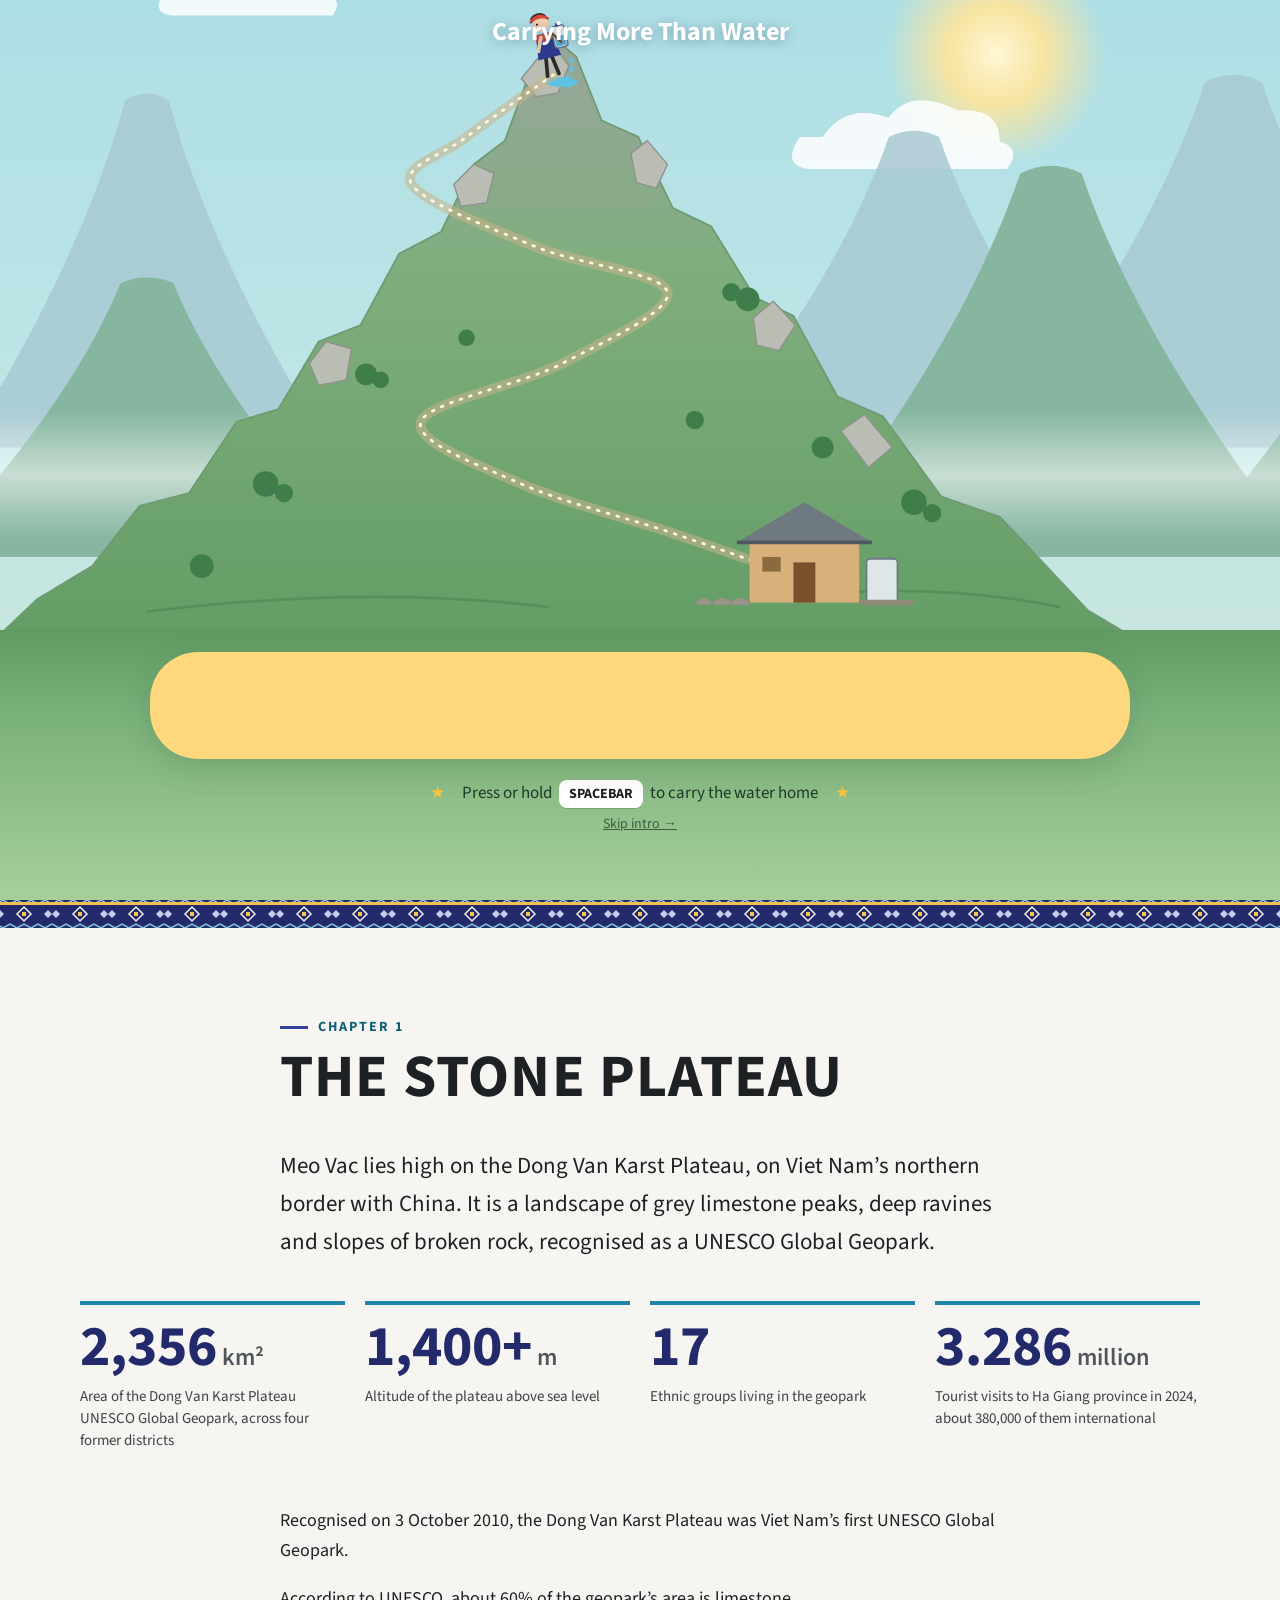
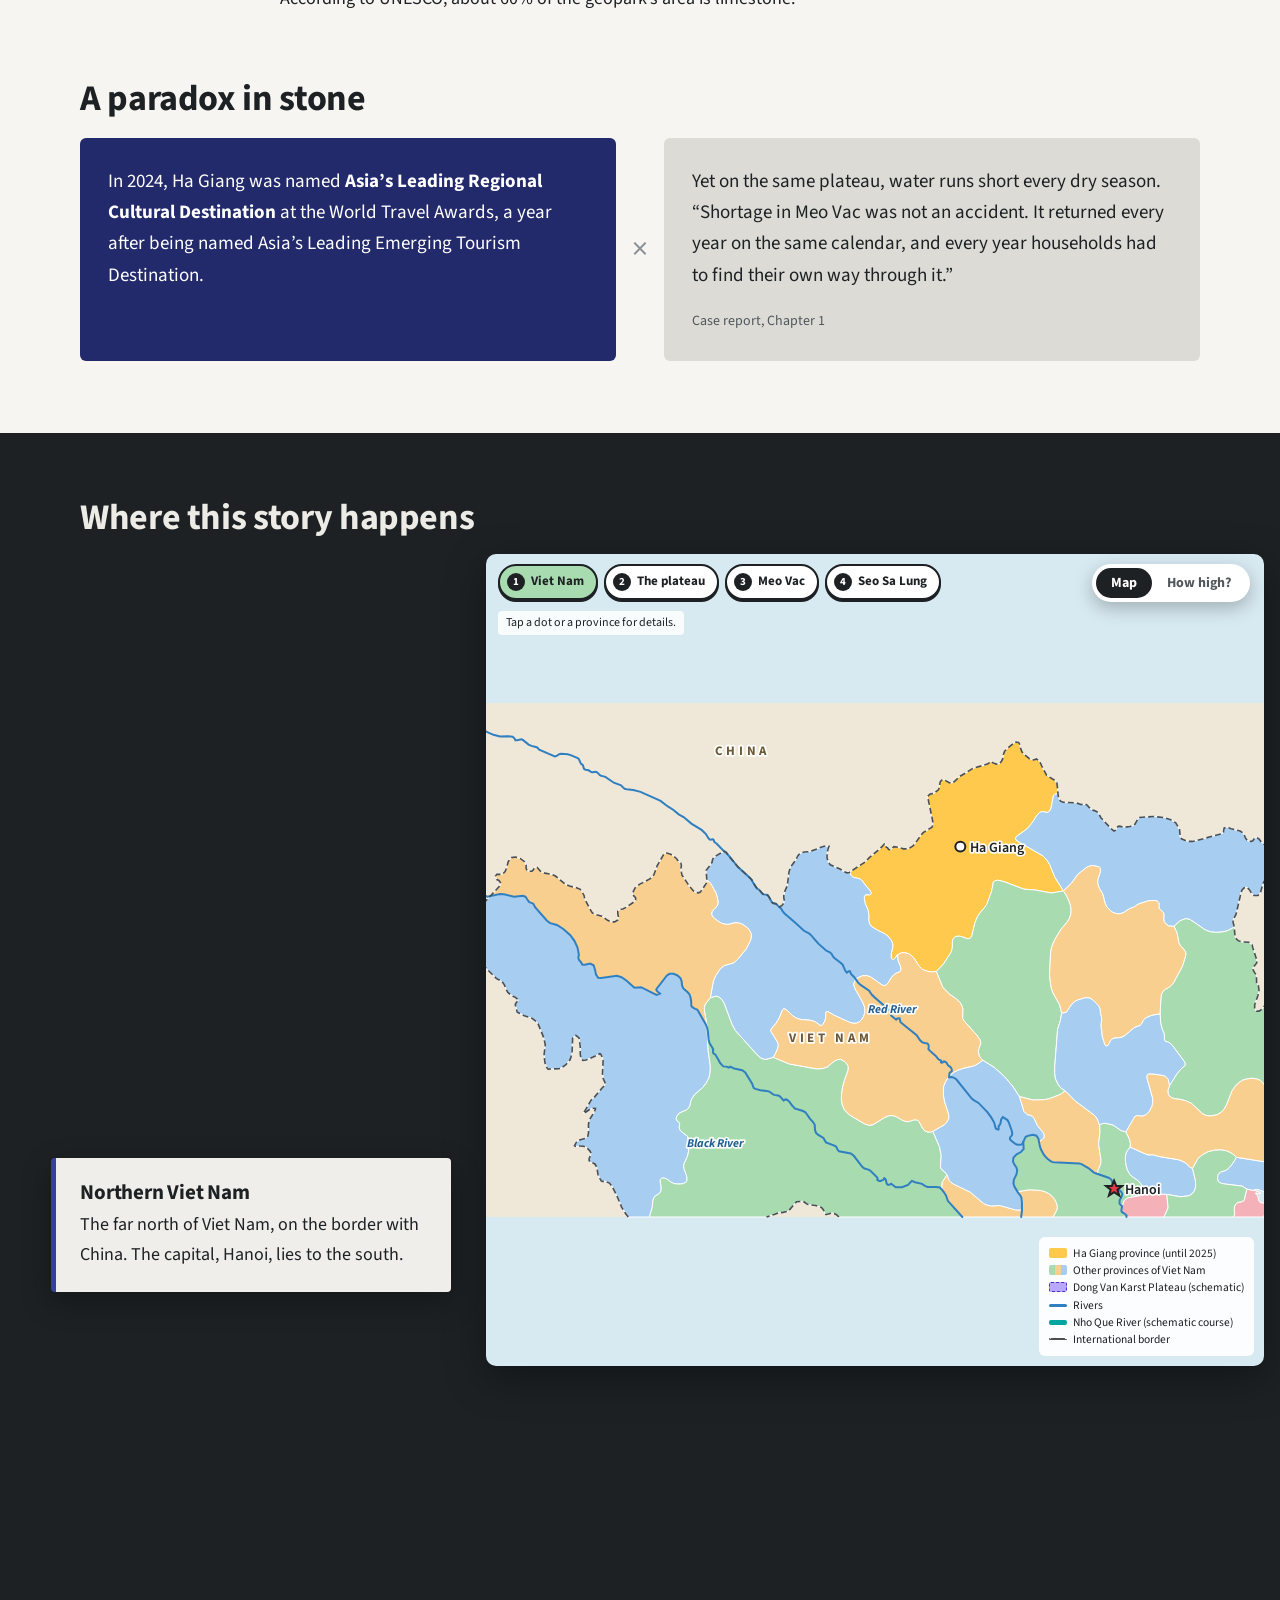
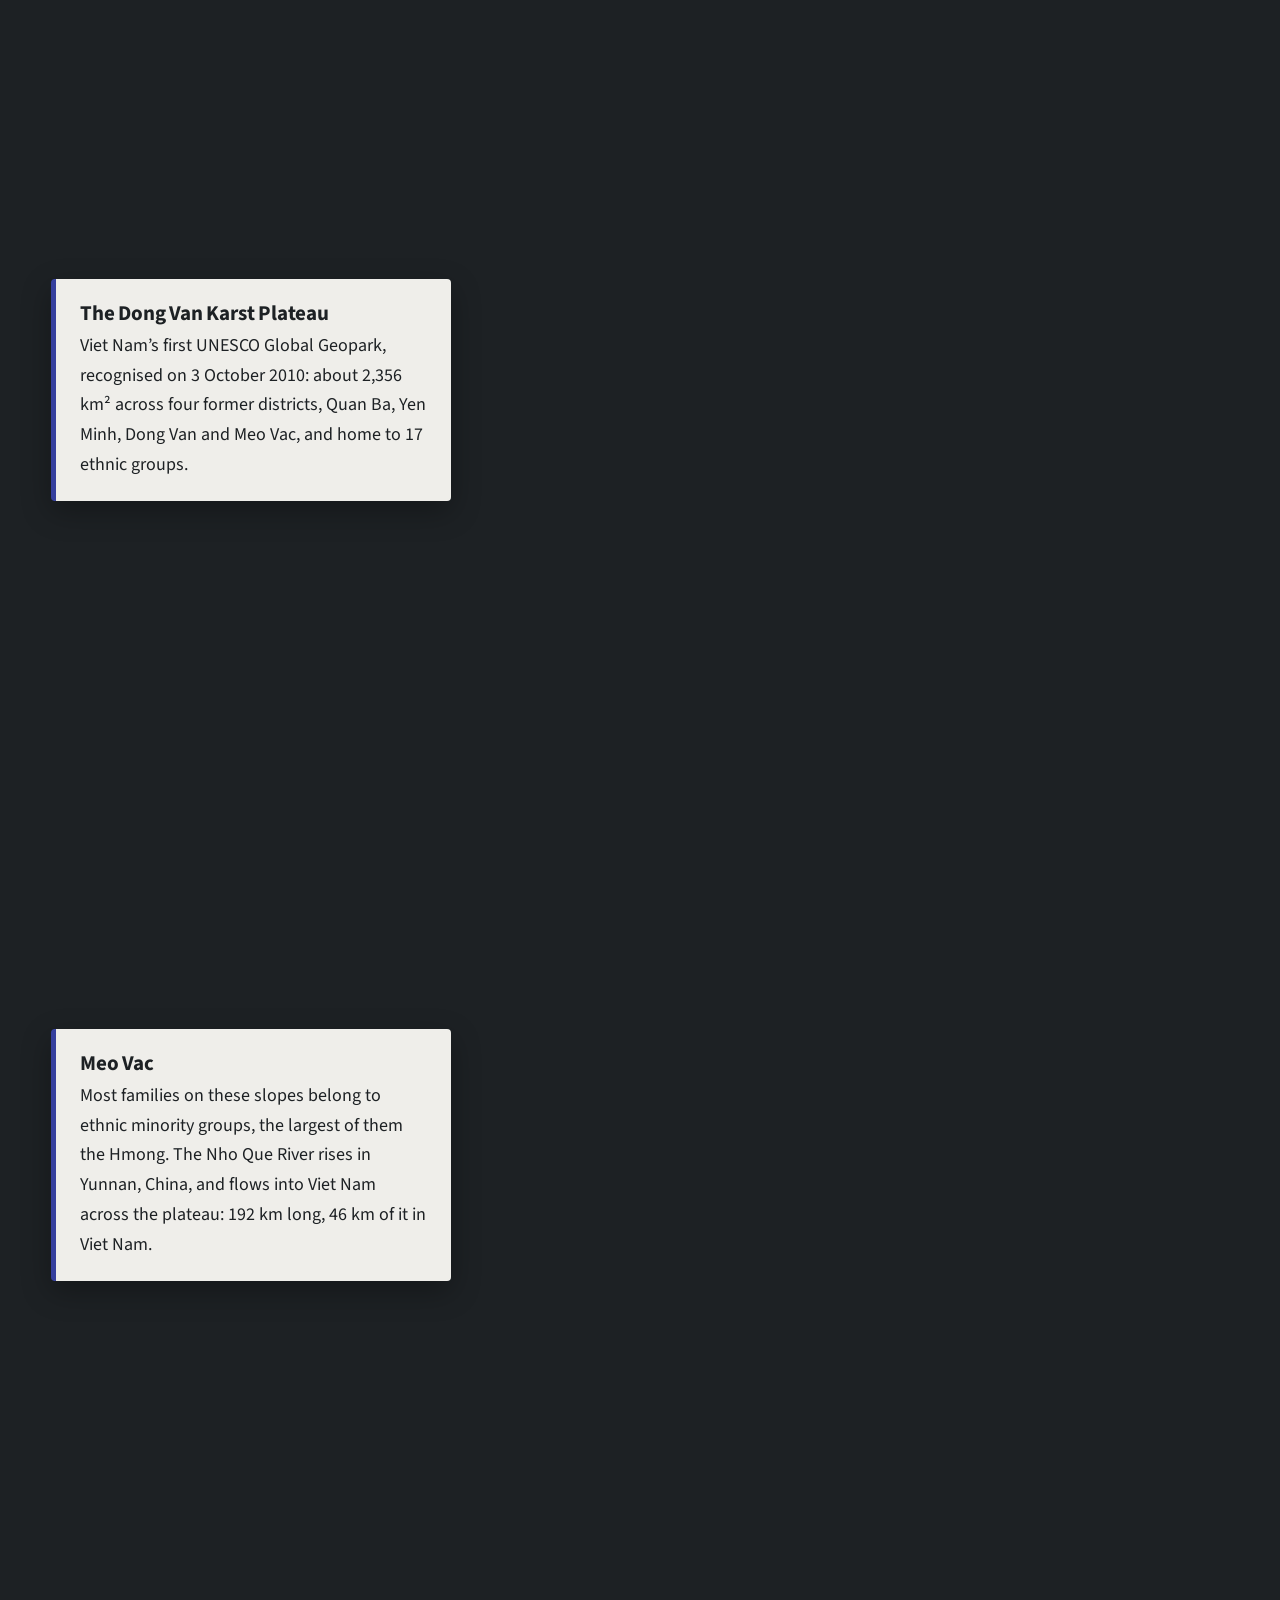
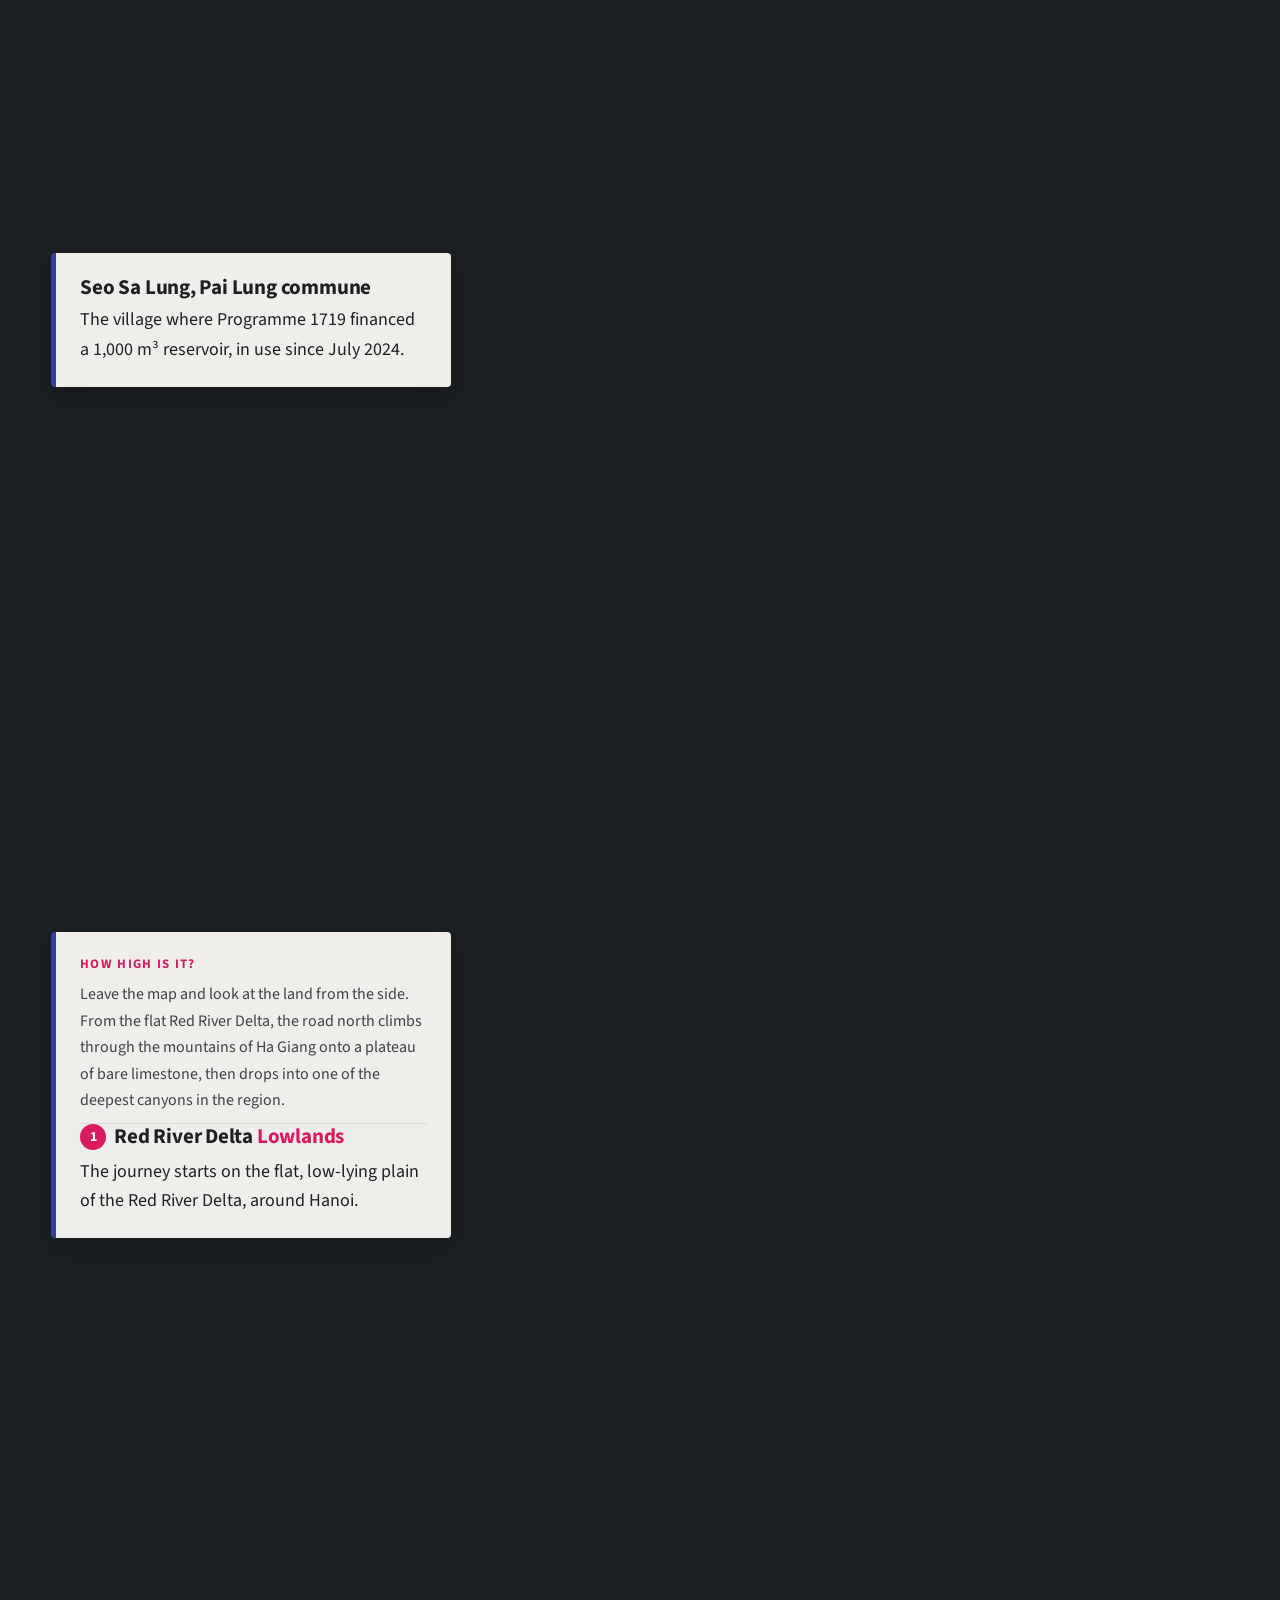
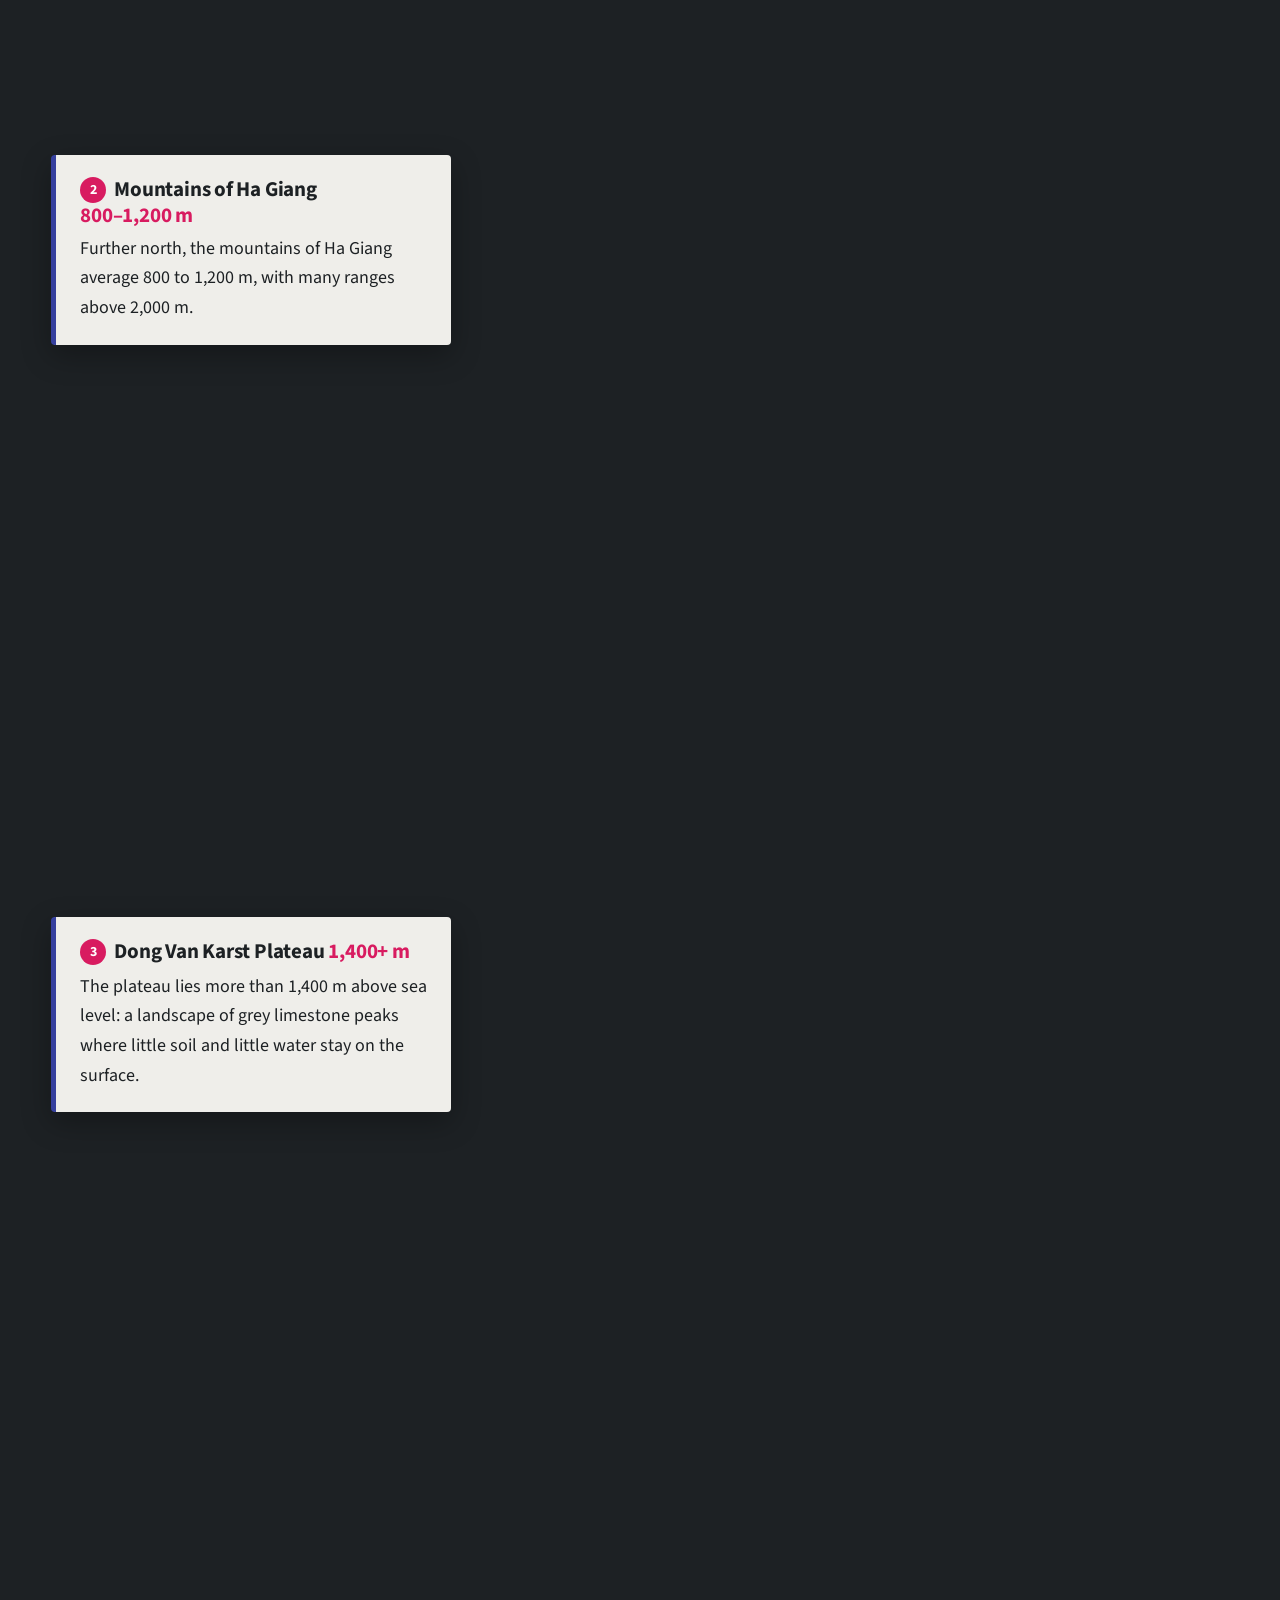
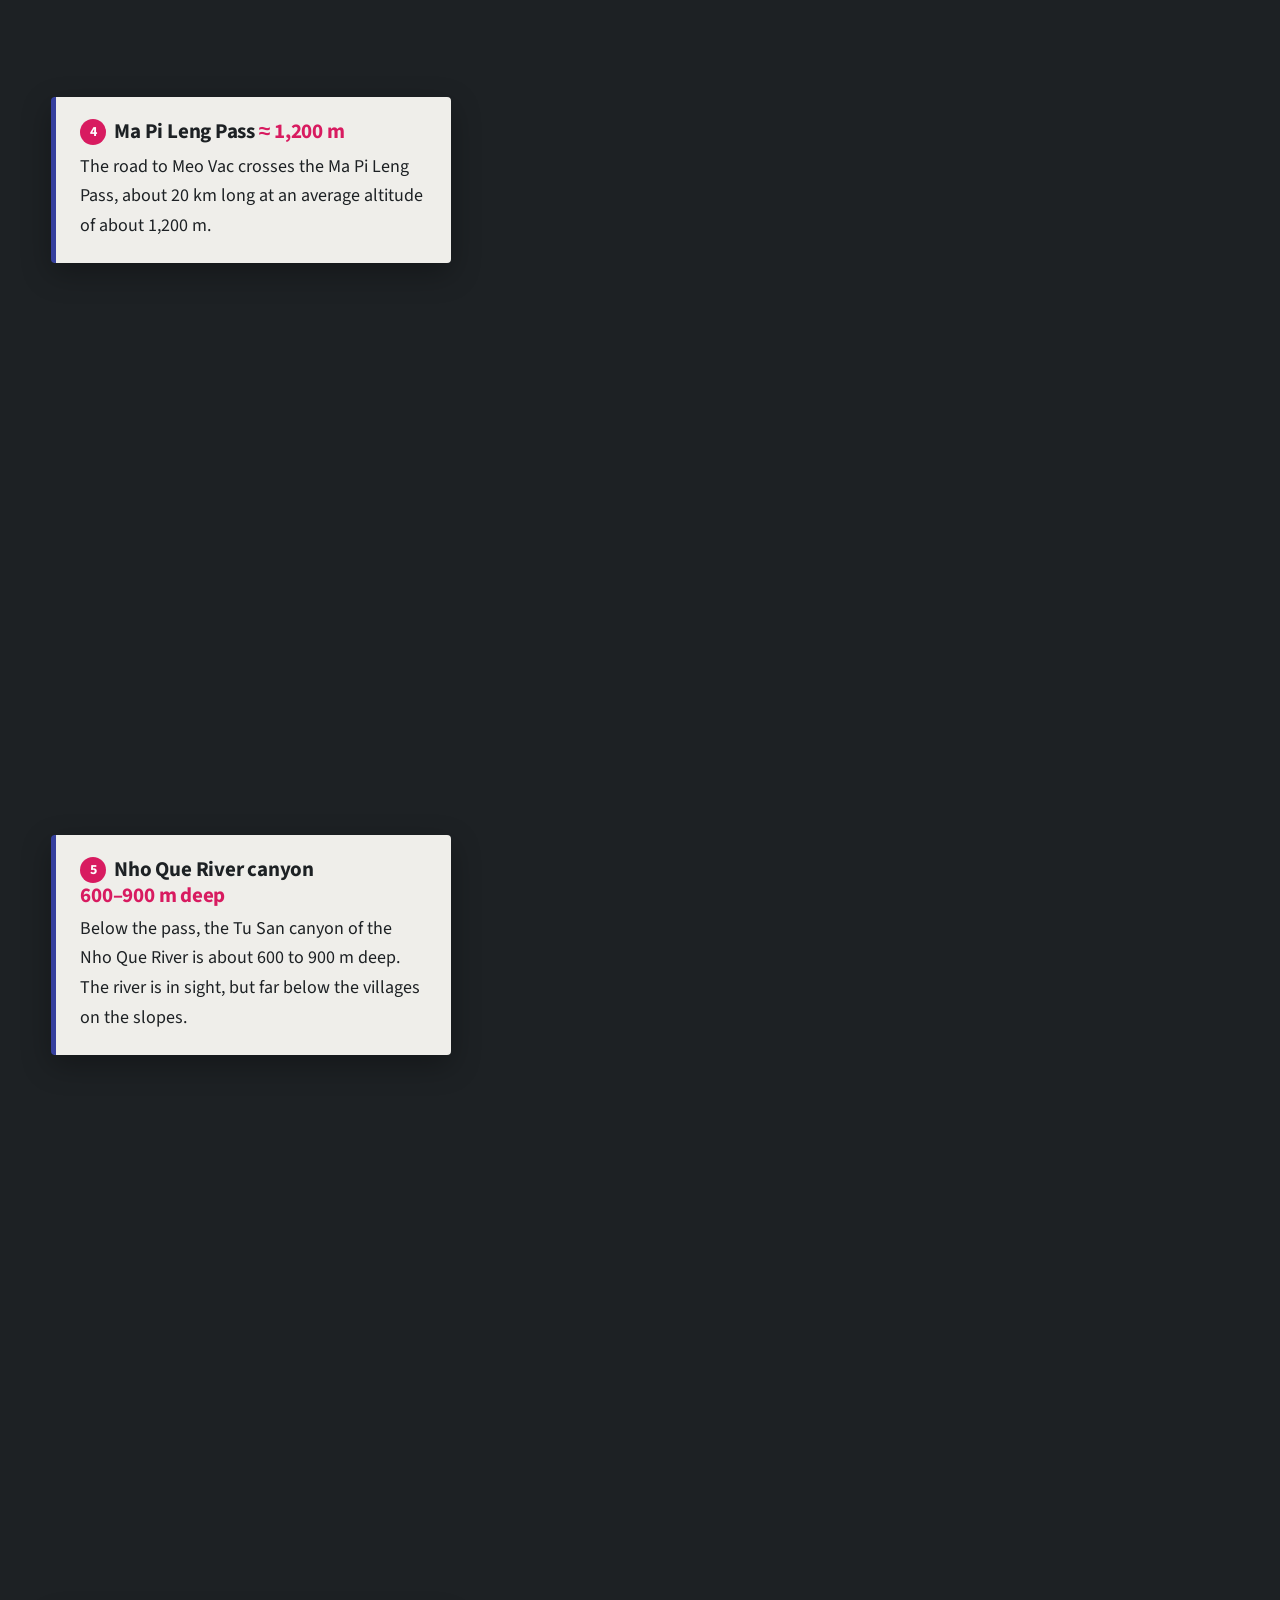
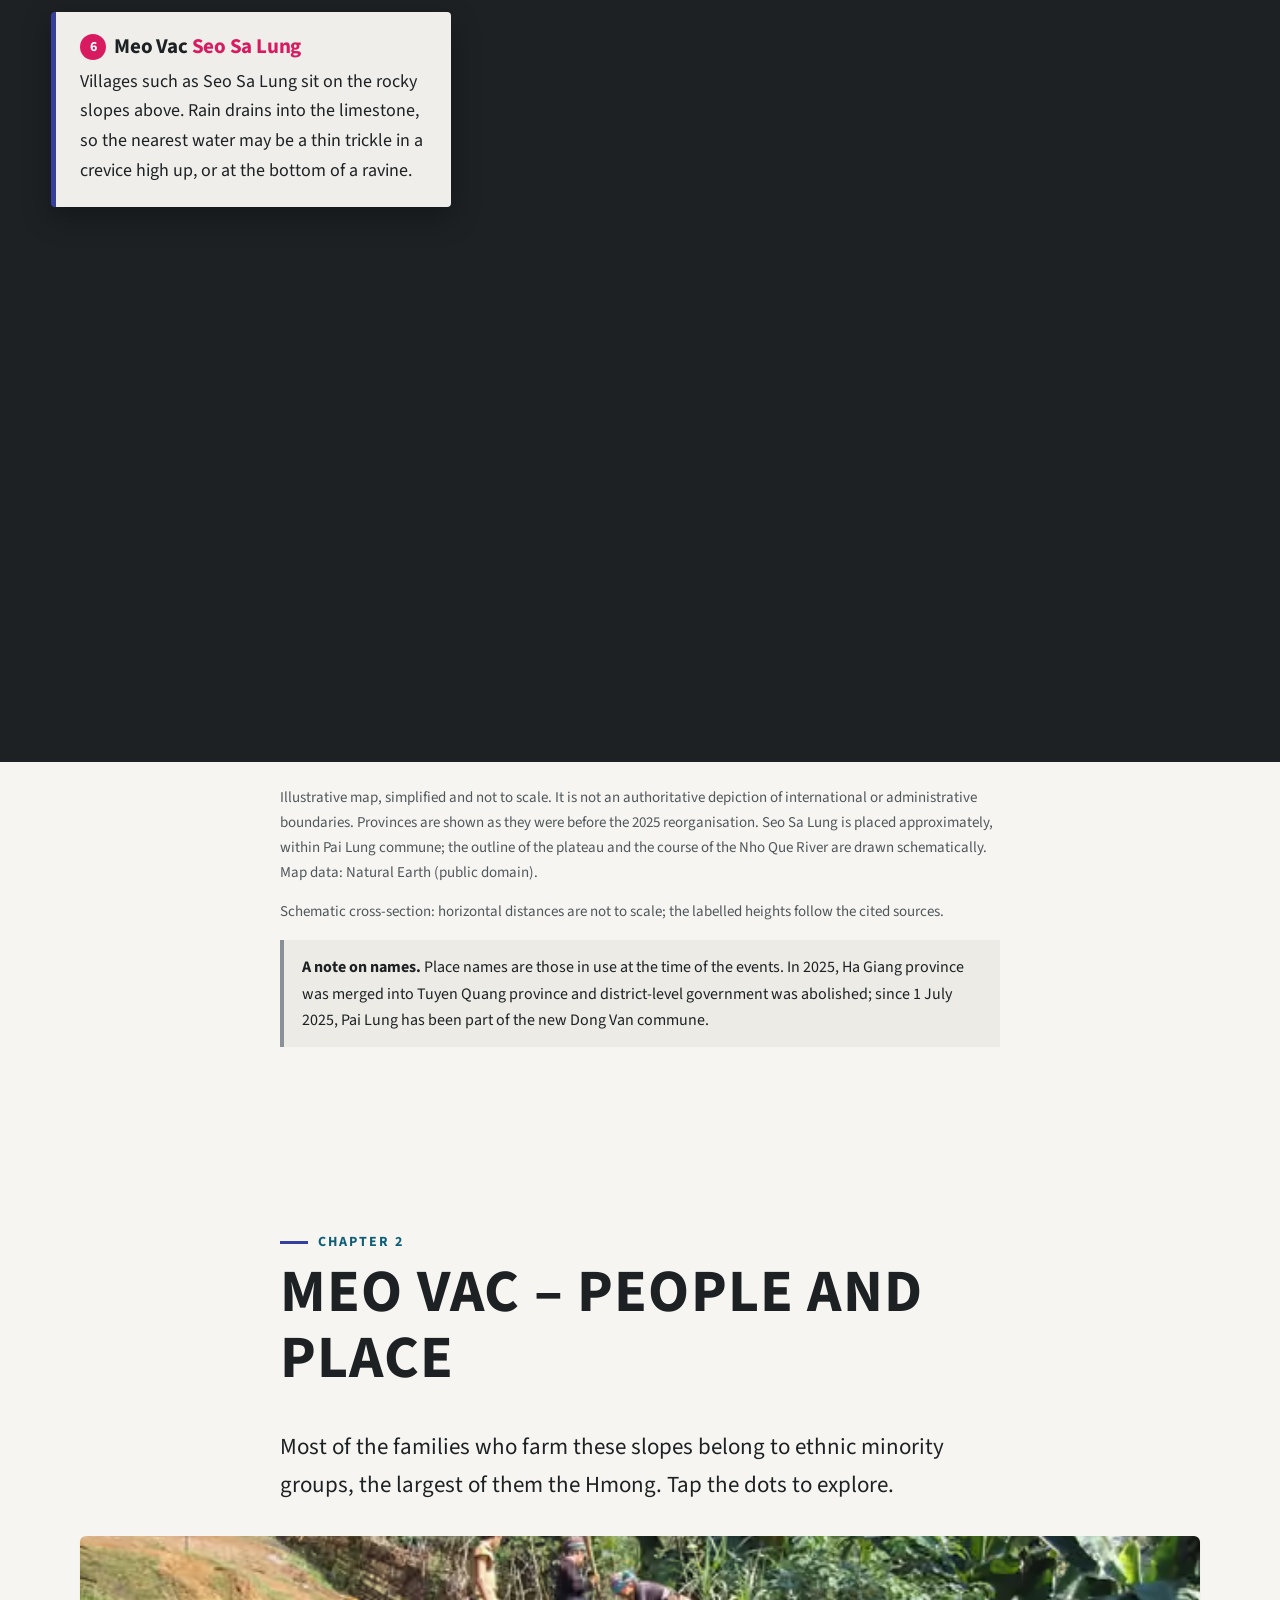
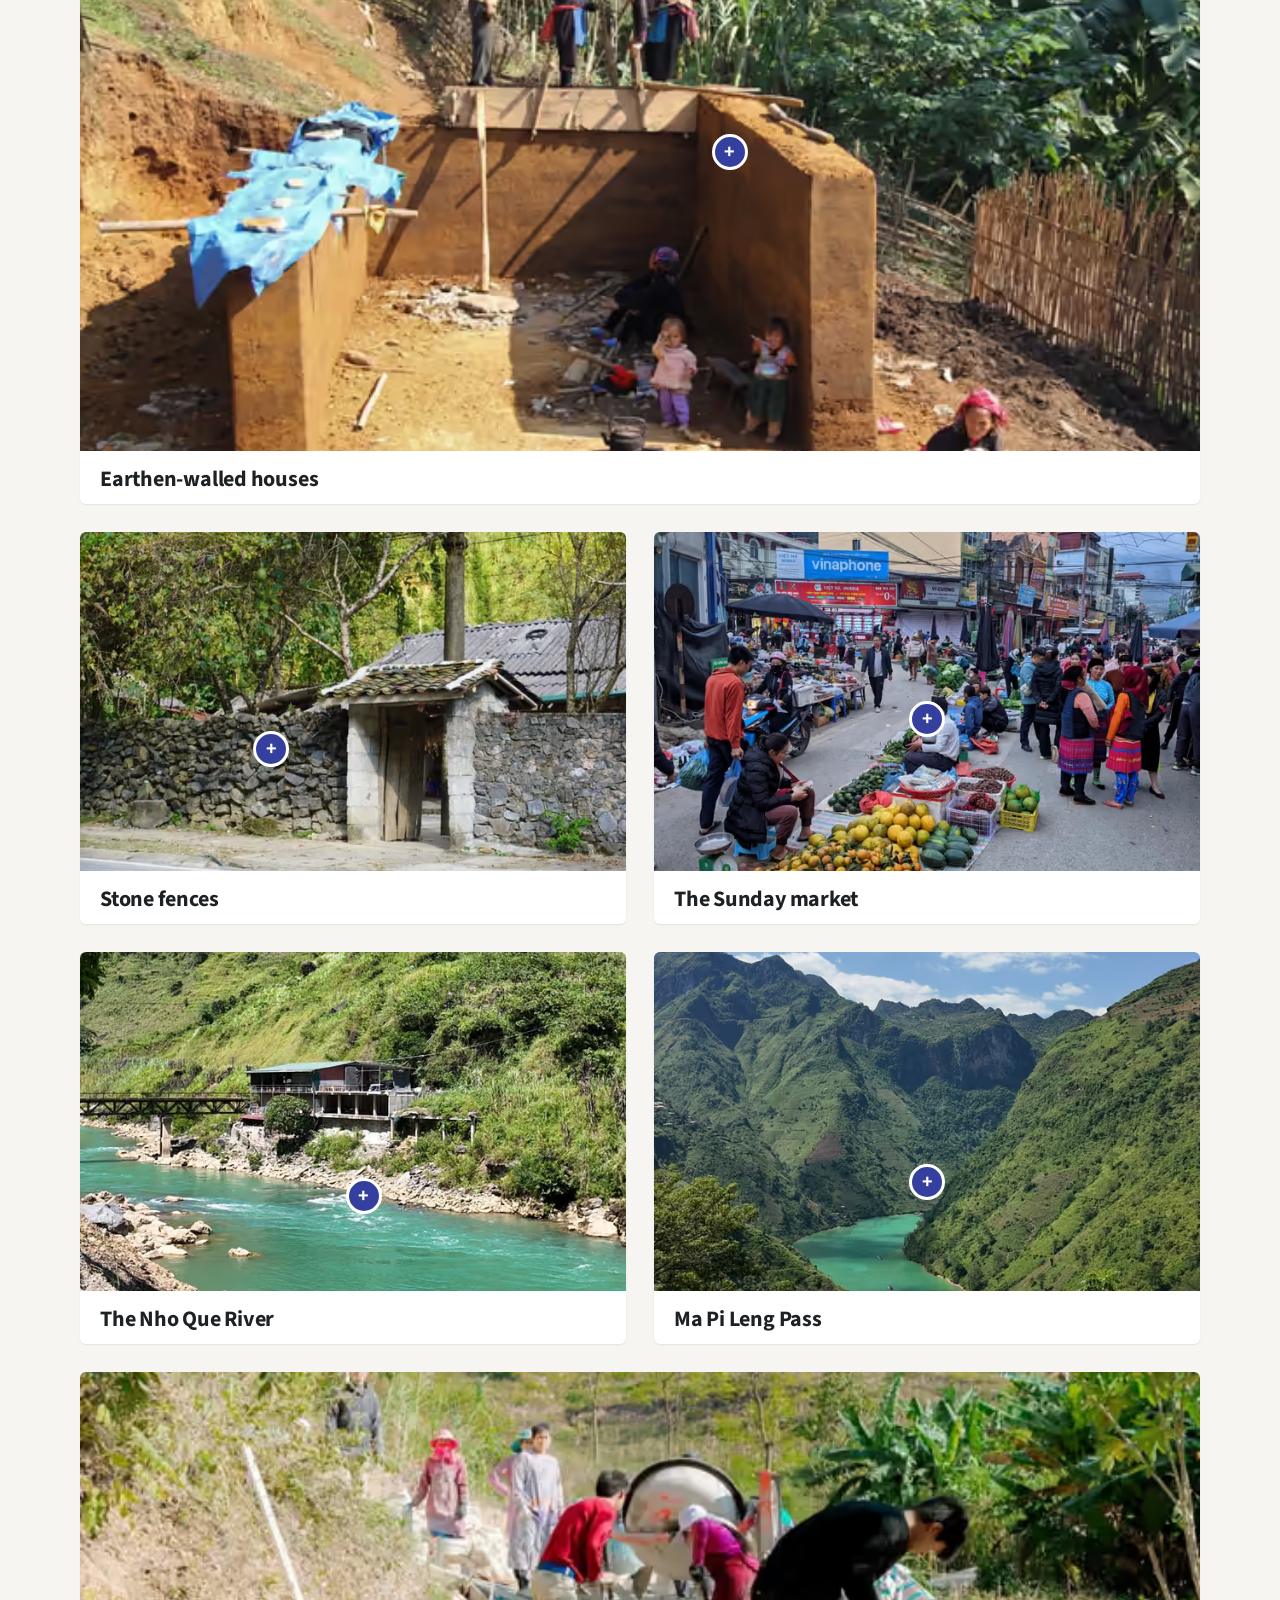
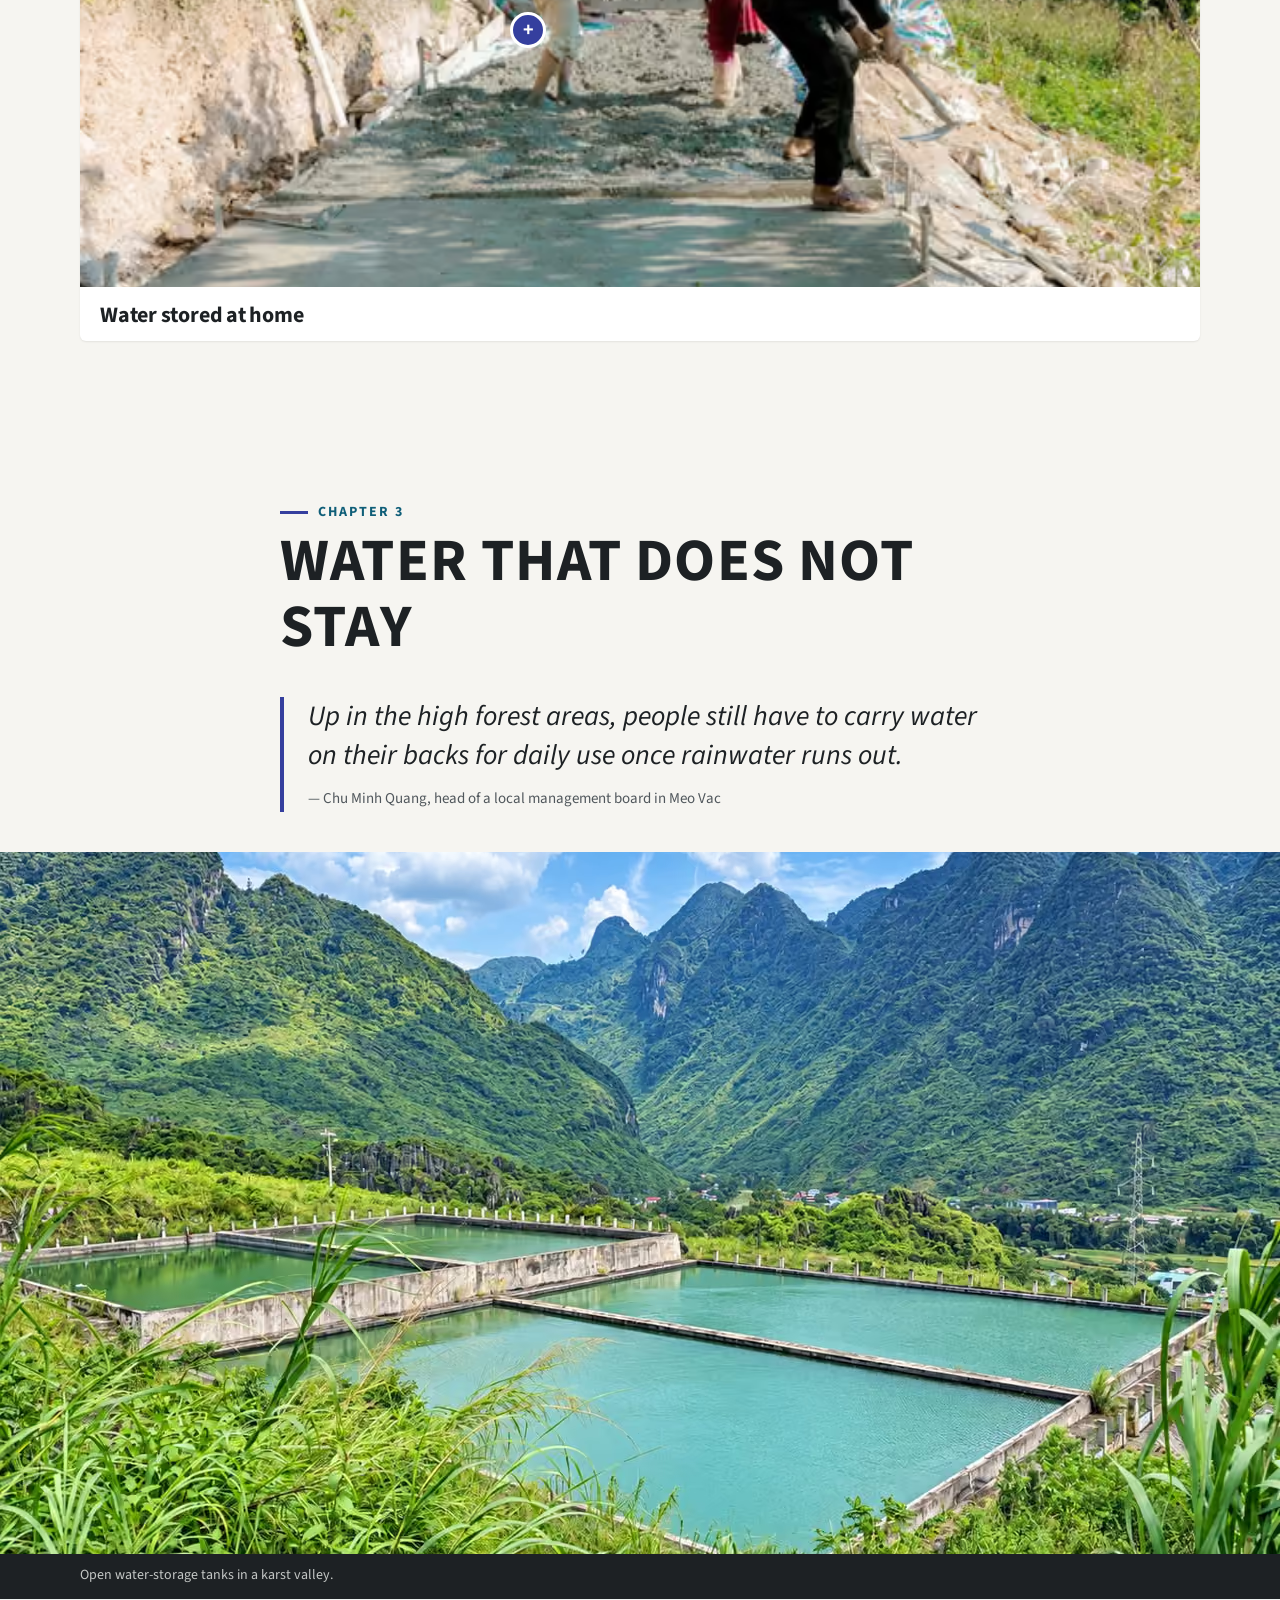
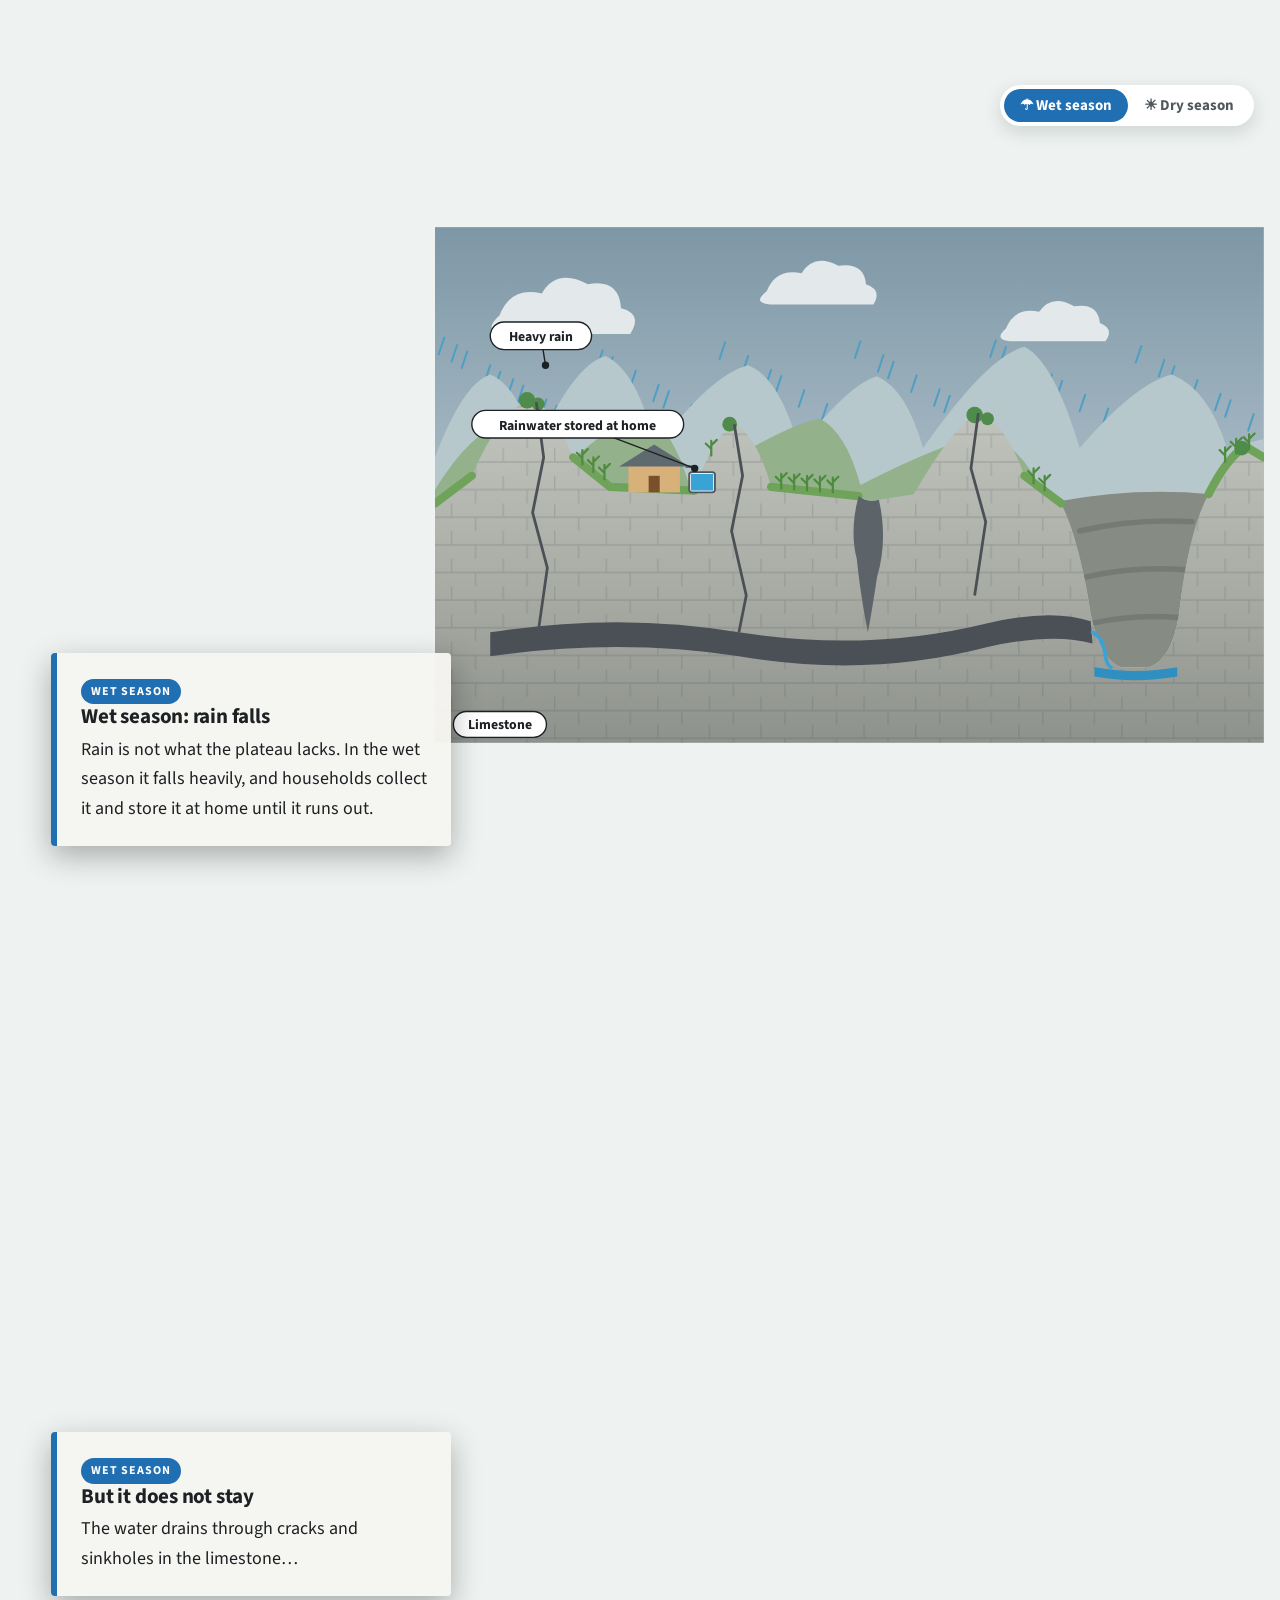
==== commit a49488a7: "Merge map and height profile; influence scale for Who has a say Co-Authored-By: Claude Opus 5.5 <nor" ====
--- a/en/index.html
+++ b/en/index.html
@@ -1 +1 @@
-<!DOCTYPE html><html lang="en" class="no-js" data-lang="en"> <head><meta charset="utf-8"><meta name="viewport" content="width=device-width, initial-scale=1"><meta http-equiv="X-UA-Compatible" content="IE=edge"><meta name="renderer" content="webkit"><meta name="format-detection" content="telephone=no"><title>MainSTREAMing Carrying More Than Water</title><meta name="description" content="A visual story for the Tsinghua Global SDG Case Competition 2026: water, gender and the measure of success on the Dong Van Karst Plateau, Viet Nam."><meta property="og:title" content="MainSTREAMing Carrying More Than Water"><meta property="og:description" content="A visual story for the Tsinghua Global SDG Case Competition 2026: water, gender and the measure of success on the Dong Van Karst Plateau, Viet Nam."><meta name="theme-color" content="#1d2124"><link rel="icon" href="../favicon.svg" type="image/svg+xml"><link rel="alternate" hreflang="en" href="../en/"><link rel="alternate" hreflang="zh-Hans" href="../zh/"><link rel="stylesheet" href="../css/site.css"><script>document.documentElement.className = document.documentElement.className.replace('no-js', 'js');</script></head> <body>  <div class="intro" id="intro" role="dialog" aria-label="Introduction"> <svg class="intro-scene" id="intro-scene" viewBox="900 100 700 720" preserveAspectRatio="xMidYMid meet" aria-hidden="true"> <defs> <linearGradient id="in-sky" x1="0" y1="0" x2="0" y2="1"> <stop offset="0" stop-color="#7cc8e3"></stop><stop offset=".55" stop-color="#bfe6e6"></stop><stop offset="1" stop-color="#f6e7b8"></stop> </linearGradient> <linearGradient id="in-main" x1="0" y1="0" x2="0" y2="1"> <stop offset="0" stop-color="#9aa69c"></stop><stop offset=".35" stop-color="#7fae7d"></stop><stop offset="1" stop-color="#5f9a62"></stop> </linearGradient> <linearGradient id="in-mist" x1="0" y1="0" x2="0" y2="1"><stop offset="0" stop-color="#ffffff" stop-opacity="0"></stop><stop offset=".5" stop-color="#ffffff" stop-opacity=".55"></stop><stop offset="1" stop-color="#ffffff" stop-opacity="0"></stop></linearGradient> <radialGradient id="in-sun"><stop offset="0" stop-color="#fff7d6"></stop><stop offset=".45" stop-color="#ffe59a" stop-opacity=".9"></stop><stop offset="1" stop-color="#ffe59a" stop-opacity="0"></stop></radialGradient> </defs> <rect x="-1200" y="-1200" width="4800" height="3300" fill="url(#in-sky)"></rect> <circle cx="1690" cy="210" r="120" fill="url(#in-sun)"></circle> <g class="in-clouds"> <path class="in-cloud c1" d="M300 200 q30-45 85-25 q30-40 90-10 q55-5 55 40 q30 10 10 35 h-260 q-35-5-10-40z"></path> <path class="in-cloud c2" d="M1500 300 q25-38 72-21 q25-34 76-8 q46-4 46 34 q25 8 8 30 h-218 q-30-4-9-35z"></path> <path class="in-cloud c3" d="M800 140 q20-30 58-17 q20-27 61-7 q37-3 37 27 q20 7 7 24 h-176 q-24-3-7-27z"></path> </g> <path d="M-560 640 Q-391 475 -331.2 340 Q-300 328 -268.8 340 Q-209 475 -40 640 Z M-140 640 Q3 442 53.6 280 Q80 265.59999999999997 106.4 280 Q157 442 300 640 Z M180 640 Q336 475 391.2 340 Q420 328 448.8 340 Q504 475 660 640 Z M560 640 Q690 431 736 260 Q760 244.8 784 260 Q830 431 960 640 Z M1370 640 Q1519.5 453 1572.4 300 Q1600 286.4 1627.6 300 Q1680.5 453 1830 640 Z M1690 640 Q1859 420 1918.8 240 Q1950 224 1981.2 240 Q2041 420 2210 640 Z M2080 640 Q2223 464 2273.6 320 Q2300 307.2 2326.4 320 Q2377 464 2520 640 Z M2440 640 Q2609 442 2668.8 280 Q2700 265.59999999999997 2731.2 280 Q2791 442 2960 640 Z" fill="#a9c9d3" opacity=".85"></path> <path d="M-420 760 Q-225 562 -156 400 Q-120 385.59999999999997 -84 400 Q-15 562 180 760 Z M70 760 Q239 529 298.8 340 Q330 323.2 361.2 340 Q421 529 590 760 Z M520 760 Q676 595 731.2 460 Q760 448 788.8 460 Q844 595 1000 760 Z M1470 760 Q1652 529 1716.4 340 Q1750 323.2 1783.6 340 Q1848 529 2030 760 Z M1890 760 Q2059 573 2118.8 420 Q2150 406.4 2181.2 420 Q2241 573 2410 760 Z M2300 760 Q2495 551 2564 380 Q2600 364.8 2636 380 Q2705 551 2900 760 Z" fill="#86b6a0"></path> <rect x="-1200" y="880" width="4800" height="1400" fill="#5f9a62"></rect> <!-- main mountain with the spring near its summit --> <rect x="-1200" y="600" width="4800" height="140" fill="url(#in-mist)"></rect> <path d="M520 920 L640 806 L700 770 L752 704 L806 690 L858 612 L904 598 L948 524 L994 506 L1036 428 L1082 404 L1118 330 L1152 304 L1182 222 L1206 192 L1230 212 L1258 282 L1298 300 L1336 378 L1378 398 L1426 476 L1468 496 L1516 584 L1566 606 L1630 694 L1694 716 L1790 818 L1960 920 Z" fill="url(#in-main)" stroke="#6f9a72" stroke-width="2" stroke-linejoin="round"></path> <g class="in-outcrops"> <path d="M1170 236 L1188 214 L1206 200 L1222 222 L1210 252 L1186 256 Z"></path> <path d="M1096 352 L1118 330 L1140 340 L1132 372 L1104 376 Z"></path> <path d="M1290 318 L1308 304 L1330 330 L1318 356 L1296 350 Z"></path> <path d="M938 548 L956 524 L984 532 L978 566 L948 572 Z"></path> <path d="M1424 498 L1446 480 L1470 506 L1452 534 L1428 528 Z"></path> <path d="M1520 622 L1546 604 L1576 640 L1550 662 Z"></path> </g> <g class="in-trees"> <circle cx="1000" cy="560" r="12"></circle><circle cx="1016" cy="566" r="9"></circle><circle cx="1400" cy="470" r="10"></circle><circle cx="1418" cy="478" r="13"></circle> <circle cx="890" cy="680" r="14"></circle><circle cx="910" cy="690" r="10"></circle><circle cx="1500" cy="640" r="12"></circle><circle cx="1600" cy="700" r="14"></circle> <circle cx="1620" cy="712" r="10"></circle><circle cx="820" cy="770" r="13"></circle><circle cx="1110" cy="520" r="9"></circle><circle cx="1360" cy="610" r="10"></circle> </g> <!-- terraces and stone walls --> <path d="M760 820 Q1000 790 1200 815 M820 860 Q1060 830 1290 852 M1500 800 Q1640 790 1760 815" class="in-terrace"></path> <!-- spring --> <path class="in-spring" d="M1224 214 q4 10 -2 18 q-5 7 0 14"></path> <ellipse cx="1214" cy="240" rx="18" ry="5" fill="#5cc3e6"></ellipse> <!-- trail --> <path d="M1205 232 C1189.2 243.3 1135.8 280.0 1110 300 C1084.2 320.0 1037.5 332.0 1050 352 C1062.5 372.0 1138.3 400.3 1185 420 C1231.7 439.7 1325.0 448.7 1330 470 C1335.0 491.3 1260.0 524.3 1215 548 C1170.0 571.7 1067.5 590.0 1060 612 C1052.5 634.0 1125.0 660.0 1170 680 C1215.0 700.0 1285.0 717.0 1330 732 C1375.0 747.0 1421.7 763.7 1440 770" class="in-trail-bed"></path> <path d="M1205 232 C1189.2 243.3 1135.8 280.0 1110 300 C1084.2 320.0 1037.5 332.0 1050 352 C1062.5 372.0 1138.3 400.3 1185 420 C1231.7 439.7 1325.0 448.7 1330 470 C1335.0 491.3 1260.0 524.3 1215 548 C1170.0 571.7 1067.5 590.0 1060 612 C1052.5 634.0 1125.0 660.0 1170 680 C1215.0 700.0 1285.0 717.0 1330 732 C1375.0 747.0 1421.7 763.7 1440 770" class="in-trail" id="intro-trail"></path> <path d="M1205 232 C1189.2 243.3 1135.8 280.0 1110 300 C1084.2 320.0 1037.5 332.0 1050 352 C1062.5 372.0 1138.3 400.3 1185 420 C1231.7 439.7 1325.0 448.7 1330 470 C1335.0 491.3 1260.0 524.3 1215 548 C1170.0 571.7 1067.5 590.0 1060 612 C1052.5 634.0 1125.0 660.0 1170 680 C1215.0 700.0 1285.0 717.0 1330 732 C1375.0 747.0 1421.7 763.7 1440 770" class="in-trail-done" id="intro-trail-done"></path> <!-- house: rammed-earth walls, tiled roof, rain tank --> <g transform="translate(1420 700)"> <rect x="0" y="40" width="120" height="70" fill="#d7b07a"></rect> <path d="M-14 44 L60 0 L134 44 Z" fill="#6f7a80"></path> <path d="M-14 44 L134 44" stroke="#4f585e" stroke-width="4"></path> <rect x="48" y="66" width="24" height="44" fill="#7a4f2b"></rect> <rect class="in-window" x="14" y="60" width="20" height="16" fill="#8a6a3e"></rect> <rect x="128" y="62" width="34" height="48" rx="4" fill="#dfe6ea" stroke="#6c7a86" stroke-width="2"></rect> <rect class="in-tank-water" x="131" y="106" width="28" height="0" fill="#3aa3d6"></rect> <path d="M-40 110 h40 M120 110 h60" stroke="#8f8a7a" stroke-width="6"></path> <path d="M-60 112 q10-14 20 0 q10-14 20 0 q10-14 20 0" fill="#9a958a"></path> </g> <!-- the walker --> <g id="intro-walker" class="in-walker"> <g class="in-flip"><g class="in-body"> <path class="w-leg wl1" d="M-4 -26 L-8 0"></path> <path class="w-leg wl2" d="M4 -26 L8 0"></path> <path d="M-12 -58 h22 l5 34 h-32 z" fill="#2f3b8f"></path> <path d="M-12 -58 h22 l2 10 h-26 z" fill="#d9483b"></path> <rect x="-30" y="-64" width="18" height="30" rx="4" fill="#eef2f4" stroke="#6c7a86" stroke-width="2"></rect> <rect x="-26" y="-68" width="7" height="5" rx="1" fill="#353f9e"></rect> <path class="w-water" d="M-28 -50 h14 v14 h-14 z" fill="#3aa3d6" opacity=".8"></path> <path d="M-12 -56 L-22 -40" stroke="#7b4a26" stroke-width="3"></path> <path class="w-arm" d="M4 -54 L12 -36"></path> <circle cx="0" cy="-72" r="11" fill="#f2cfae"></circle> <path d="M-12 -74 q2 -14 14 -13 q12 1 11 12 q-6 -5 -13 -5 q-7 0 -12 6z" fill="#3b2a24"></path> <path d="M-13 -78 q12 -12 26 -2 l2 4 q-14 -6 -28 0z" fill="#d9483b"></path> <circle cx="5" cy="-72" r="1.5" fill="#2a2a2a"></circle> <path d="M6 -66 q3 1 5 -1" stroke="#c4705a" stroke-width="1.4" fill="none"></path> </g></g> </g> </svg> <p class="intro-logo">Carrying More Than Water</p> <div class="intro-ui"> <div class="intro-bar" id="intro-bar"> <p class="intro-quote" lang="en"> <span class="iq">Scarcity</span> <span class="iq">has</span> <span class="iq">never</span> <span class="iq">been</span> <span class="iq">only</span> <span class="iq hl">the</span> <span class="iq hl">absence</span> <span class="iq hl">of</span> <span class="iq hl">water</span><span class="iq">.</span> <span class="iq">It</span> <span class="iq">is</span> <span class="iq">also</span> <span class="iq hl">who</span> <span class="iq hl">fetches</span> <span class="iq hl">it</span><span class="iq">,</span> <span class="iq">how</span> <span class="iq">much</span> <span class="iq">is</span> <span class="iq">stored,</span> <span class="iq">and</span> <span class="iq hl">what</span> <span class="iq hl">comes</span> <span class="iq hl">first</span> <span class="iq">when</span> <span class="iq">supplies</span> <span class="iq">run</span> <span class="iq">low.</span> </p> <span class="intro-src">— Adapted from the case report</span> </div> <p class="intro-hint" id="intro-hint"> <span class="hs">★</span> <span class="kb-only st-hold">Press or hold <kbd>SPACEBAR</kbd> to carry the water home</span> <span class="kb-only st-ready">You are ready: press <kbd>SPACEBAR</kbd> to enter</span> <span class="touch-only st-hold">Tap or hold anywhere to carry the water home</span> <span class="touch-only st-ready">You are ready: tap to enter</span> <span class="hs">★</span> </p> <button type="button" class="intro-skip" id="intro-skip">Skip intro →</button> </div> </div> <a class="skip" href="#main">Skip to content</a> <header class="site-header" id="top"> <a class="brand" href="#plateau">MainSTREAMing Carrying More Than Water</a> <nav class="progress-nav" aria-label="Chapters"> <ol> <li><a href="#plateau" data-nav="plateau"><span class="n">1</span><span class="l">Plateau</span></a></li><li><a href="#village" data-nav="village"><span class="n">2</span><span class="l">Village</span></a></li><li><a href="#water" data-nav="water"><span class="n">3</span><span class="l">Water</span></a></li><li><a href="#reservoir" data-nav="reservoir"><span class="n">4</span><span class="l">Reservoir</span></a></li><li><a href="#question" data-nav="question"><span class="n">5</span><span class="l">The Question</span></a></li> </ol> </nav> <a class="lang-switch" id="lang-switch" href="../zh/" hreflang="zh-Hans" lang="zh-Hans" aria-label="Switch language to Simplified Chinese"> <span class="full">简体中文</span><span class="short">中文</span> </a> <div class="progress-bar" aria-hidden="true"><span id="progress-fill"></span></div> </header> <noscript><p class="noscript">Interactive parts of this page need JavaScript. All text and figures remain readable without it.</p></noscript> <main id="main">  <section id="plateau" class="chapter ch-plateau" data-anchor> <div class="hero"> <picture class="img-slot hero-img" data-slot="plateau/hero" data-alt="Women and girls in Hmong dress carry large stainless-steel water tanks on their backs up a stony mountain track." data-need="Wide landscape of the Dong Van Karst Plateau near Meo Vac (team photo, landscape only, at least 2400 px wide)."> <source type="image/avif" srcset="../images/plateau/_gen/hero-640.avif 640w, ../images/plateau/_gen/hero-1280.avif 1280w, ../images/plateau/_gen/hero-1920.avif 1920w" sizes="100vw"> <source type="image/webp" srcset="../images/plateau/_gen/hero-640.webp 640w, ../images/plateau/_gen/hero-1280.webp 1280w, ../images/plateau/_gen/hero-1920.webp 1920w" sizes="100vw"> <img src="../images/plateau/_gen/hero-1280.jpg" alt="Women and girls in Hmong dress carry large stainless-steel water tanks on their backs up a stony mountain track." width="1280" height="606" loading="eager" decoding="async"> </picture> <div class="hero-shade" aria-hidden="true"></div> <div class="hero-text"> <p class="kicker">Tsinghua Global SDG Case Competition 2026 · SDG 6 × SDG 5</p> <h1>Carrying More Than Water</h1> <p class="subtitle">Rethinking the Success of Rural Water Investments Through Gender-Responsive Evaluation – A Case Study in Meo Vac, Viet Nam</p> <p class="byline"><span class="by-label">By</span> Nguyen Tra My · Tran Chuc Linh · Trinh Ho Ha An <span class="by-aff">– Foreign Trade University</span></p> <p class="hook">On a plateau where rain drains straight into the rock, a reservoir brought water to the centre of a village. It was counted as a success. This is the story of what it changed, and of what the counting left out.</p> <a class="scroll-cue" href="#plateau-intro">Scroll to begin <span aria-hidden="true">↓</span></a> </div> </div> <div class="motif" aria-hidden="true"></div> <div class="wrap narrow" id="plateau-intro" data-anchor> <p class="chapter-no">Chapter 1</p> <h2>The Stone Plateau</h2> <p class="lead reveal">Meo Vac lies high on the Dong Van Karst Plateau, on Viet Nam’s northern border with China. It is a landscape of grey limestone peaks, deep ravines and slopes of broken rock, recognised as a UNESCO Global Geopark.</p> </div> <div class="wrap stats" data-anchor id="plateau-stats"> <div class="stat reveal"> <p class="stat-value"><span data-count="2356" data-decimals="0">2,356</span><span class="unit"> km²</span></p> <p class="stat-label">Area of the Dong Van Karst Plateau UNESCO Global Geopark, across four former districts</p> </div><div class="stat reveal"> <p class="stat-value"><span data-count="1400" data-decimals="0">1,400+</span><span class="unit"> m</span></p> <p class="stat-label">Altitude of the plateau above sea level</p> </div><div class="stat reveal"> <p class="stat-value"><span data-count="17" data-decimals="0">17</span></p> <p class="stat-label">Ethnic groups living in the geopark</p> </div><div class="stat reveal"> <p class="stat-value"><span data-count="3.286" data-decimals="3">3.286</span><span class="unit"> million</span></p> <p class="stat-label">Tourist visits to Ha Giang province in 2024, about 380,000 of them international</p> </div> </div> <div class="wrap narrow"> <p class="reveal">Recognised on 3 October 2010, the Dong Van Karst Plateau was Viet Nam’s first UNESCO Global Geopark.</p> <p class="reveal">According to UNESCO, about 60% of the geopark’s area is limestone.</p> </div> <div class="wrap paradox" data-anchor id="plateau-paradox"> <h3 class="reveal">A paradox in stone</h3> <div class="paradox-grid"> <div class="paradox-card bright reveal"><p>In 2024, Ha Giang was named <strong>Asia’s Leading Regional Cultural Destination</strong> at the World Travel Awards, a year after being named Asia’s Leading Emerging Tourism Destination.</p></div> <div class="paradox-vs" aria-hidden="true">×</div> <div class="paradox-card dry reveal"><p>Yet on the same plateau, water runs short every dry season. “Shortage in Meo Vac was not an accident. It returned every year on the same calendar, and every year households had to find their own way through it.”</p><p class="attrib">Case report, Chapter 1</p></div> </div> </div> <div class="scrolly map-scrolly dark" data-scrolly="map" id="plateau-map" data-anchor> <h3 class="wrap scrolly-heading">Where this story happens</h3> <div class="scrolly-figure" data-step="0"><div class="map-card"> <svg class="map-svg" viewBox="0 0 1000 651" data-steps="[[0,0,1000,651],[511.4,0,295,198],[625,24.8,159,111],[663.6,52,77,59]]" role="img" aria-label="Map of northern Viet Nam zooming in to Meo Vac and Seo Sa Lung" preserveAspectRatio="xMidYMid meet"> <defs> <clipPath id="hg-clip"><path d="M735.3,111.6L732.2,112.2L731.2,112.8L730.3,113.5L729.6,114.6L726.7,130.1L724.7,134L722.3,135.8L719.6,135.4L717,134.7L714.4,134.8L712,135.9L709.8,137.9L707.7,140.6L702.9,148.3L699.4,152.8L695.2,157.3L682.2,166.6L680.9,169.2L682.4,172L716.3,191.6L721.5,197.3L724.9,202.6L731.7,219.2L742.6,236.6L727.4,239.4L706.1,235.5L691.7,234.4L667.1,225.1L658.3,222.9L654.4,223.5L652.4,225.6L651,233.5L650,237.7L644.4,253L642,257L635.4,264.7L632.4,269.2L630.3,273.7L628.6,278.3L624.7,294.4L622.9,297.2L620.9,298.1L618.4,298L611.8,295.4L608.2,294.8L603.9,295.3L601.3,297.5L600,300.5L599.7,304L599.8,307.4L599.6,310.5L598.8,313.4L597.6,316.3L588.4,330.6L579.1,340.3L572.7,340.9L567.4,339.9L561.4,337.6L556.5,332.9L550.8,323.6L547.3,319.8L543.1,317.2L538.2,316.2L534.3,316.2L529.2,318.8L525.4,323.9L523.8,325L522.4,324.7L521.3,323.2L520.9,319.9L521.2,316.6L523.1,308.9L523,304.8L521.5,300.7L518.1,296.2L514.9,293.2L511.4,291L503.8,287.4L496,282.6L493.4,279.3L492.2,274.7L492.3,267.5L491.8,263.9L490.5,259.3L487.6,252.9L486.4,246.1L486.8,242.9L488.6,241.6L492.9,241.6L494.4,241.4L495.3,240.5L495.2,238.9L493.8,236.3L485.4,226L484,223.9L482.3,222.1L479.9,220.8L473,219.4L470.5,217.8L469.2,216.4L468.5,213.3L468.6,211.9L488.4,198.9L492.9,194.1L507.6,181.9L511.6,177.3L512.2,176.5L514.2,176.9L514.2,178.1L513.9,179.4L514.7,180.5L516,181.4L516.9,182.4L518,183.2L520.1,183.7L521.4,183.2L523.7,180.4L525,179.7L529.3,180.3L537,182.7L541.6,182.4L545.6,180.9L548.9,178.7L551.9,175.8L559.7,164.5L562.3,161.7L573.5,154.8L574.5,152.3L574.3,147.4L567.7,114.9L570.8,112.3L576.3,111.4L582.1,106.5L583.1,103.1L583.4,99.2L584.1,95.7L586.6,93.7L589.7,94L595.7,97.6L598.9,98L601.2,96.6L609.4,89L617.2,85L624.2,80L627.5,78.6L646,73.4L646.8,72.6L647.2,71.6L647.8,70.6L649,70.1L649.6,70.4L651.3,71.7L652,72L653.8,72.4L655.1,73.2L656.7,73.7L659.3,73.3L663.1,70.5L664.5,66.4L665.4,61.8L667.3,57L669.4,54.5L677.3,47.4L680.4,45.5L684.6,45.6L686.4,48.5L687.4,52.8L689.1,57.5L691.8,60.9L695.4,64L699,66.5L702.2,68L704.3,68.1L706.1,67.5L707.8,67.2L710.4,68.6L711.6,69.9L714.5,75.5L719.2,85.2L721.3,88L731.2,94.6L733.7,97.7L735.2,102.4Z"></path></clipPath> </defs> <rect x="-50" y="-50" width="1100" height="751" class="m-bg"></rect> <path d="M1005,380.2L1004.8,380.2L997.5,388.9L994.2,391.3L990.9,391.3L989.3,389.7L988.5,387.6L988.5,385.1L988.5,383.1L992.6,371.5L994.2,365.7L993.4,359.5L993.4,358.2L990.9,356.2L990.9,354.5L990.9,352.4L990.9,348.7L990.9,347L990.1,344.1L988.5,341.7L986.8,338.8L986,335.4L989.3,331.7L990.9,329.6L991.7,327.1L986,309.3L985.2,306L981.1,302.7L972.1,302.3L967.2,300.6L963.9,297.3L963.1,293.5L962.3,284.4L962.3,283.2L960.7,276.9L960.7,274.5L961.5,272L963.9,268.2L964.7,266.2L970.5,240.8L972.1,235.8L974.6,232.9L978.7,232.1L981.9,235.4L984.4,239.6L987.7,242.5L992.6,242.5L995.8,239.6L999.1,227.1L1001.6,223.3L1005,217.1L1005,380.2ZM1005,181.8L1003.2,178.8L996.7,173.4L994.2,170.1L992.6,168.8L990.1,168L988.5,168.8L986,172.2L984.4,173L979.5,172.6L977,169.2L975.4,165.5L972.9,161.7L969.7,159.7L958.2,156.7L954.9,155.5L951.7,154.7L949.2,155.9L948.4,161.3L945.1,163.4L912.4,172.2L908.3,173L903.4,173L899.3,171.7L894.4,169.7L892.7,166.7L891.9,157.6L887,149.2L879.7,144.7L870.7,142.2L858.4,140.9L840.4,142.2L838.7,143.4L834.6,150.9L832.2,152.6L828.1,153.8L821.6,154.7L819.1,154.7L815,153.4L812.6,153.8L811.7,155.1L810.9,157.2L809.3,158.8L807.6,159.7L803.6,156.3L790.5,142.2L788,137.2L785.6,134.7L782.3,133.4L779.8,132.6L777.4,131.3L773.3,126.7L770.8,125.1L765.1,125.5L758.6,123.4L742.2,122.6L738.9,121.3L736.5,117.6L735.6,113L735.6,111.7L734.8,102.5L734,97.5L732.4,95.9L731.6,94.6L720.9,87.9L719.3,85L714.4,75.4L711.9,70L710.3,68.7L707.8,67L706.2,67.5L704.6,68.3L702.1,67.9L698.8,66.6L695.6,64.1L691.5,60.8L689,57.4L687.4,52.8L686.6,48.7L684.9,45.7L680,45.3L677.6,47.4L669.4,54.5L666.9,57L665.3,61.6L664.5,66.6L662.8,70.4L659.6,73.3L657.1,73.7L655.5,73.3L653.8,72.5L652.2,72.1L651.4,71.6L649.7,70.4L648.9,70L648.1,70.8L647.3,71.6L646.5,72.5L645.6,73.3L627.6,78.7L624.4,80L617,85L609.6,89.2L601.5,96.7L599,97.9L595.7,97.5L590,94.2L586.7,93.8L584.3,95.9L583.5,99.2L583.5,103L581.8,106.7L576.1,111.3L571.2,112.1L567.9,115.1L574.5,147.2L574.5,152.2L573.6,154.7L562.2,161.7L559.7,164.7L551.6,175.9L549.1,178.8L545.8,180.9L541.7,182.6L536.8,182.6L529.5,180.5L524.6,179.7L523.7,180.5L521.3,183L520.5,183.8L518,183.4L517.2,182.6L516.4,181.3L514.7,180.5L513.9,179.2L513.9,178L513.9,176.7L512.3,176.3L511.5,177.2L507.4,181.7L492.6,194.2L488.6,198.8L468.9,211.7L467.3,212.9L464,213.4L459.9,211.7L455.8,208.8L442.7,203L440.3,199.6L438.6,194.6L438.6,189.6L439.5,184.2L441.1,179.2L434.6,179.2L415.7,186.3L409.2,186.7L405.9,187.6L402.6,189.6L401,191.7L398.6,196.7L396.9,198.8L392,205.5L389.6,212.1L387.9,227.1L387.1,230.8L383.8,238.3L383,242.1L383,245.8L383.8,249.5L383,252.4L380.6,255.4L377.3,257.4L374.8,255.4L373.2,253.3L369.1,252.4L367.5,251.2L364.2,245L362.6,242.5L360.9,241.6L357.6,241.2L356,240.8L351.1,235L349.5,234.2L347.8,232.5L342.9,225L342.1,222.9L339.6,220L324.1,205.9L308.6,187.2L306.1,185.5L296.3,191.3L293,193.4L291.4,196.3L290.6,200.1L288.1,203.8L283.2,210L283.2,212.1L284,222.5L284,224.6L283.2,227.1L275.8,237.9L273.4,239.1L269.3,238.7L266.8,236.7L261.1,230L252.1,216.3L251.3,212.9L250.5,208.4L251.3,204.2L250.5,200.9L247.2,198.8L245.6,195.9L243.1,193.4L240.6,191.3L237.4,189.6L232.5,188L229.2,188.4L220.2,204.2L216.1,215.4L214.5,217.9L211.2,220.9L197.3,228.3L191.6,232.9L188.3,240L189.1,242.1L192.4,245.4L192.4,248.3L191.6,249.9L180.1,257.8L176,259.9L172.7,260.3L169.5,262.8L169.5,266.2L170.3,269.9L169.5,274L165.4,276.5L161.3,276.5L156.4,274.5L149,269.1L140.8,267L136.7,264.9L135.1,262.4L126.9,247L126.1,242.5L123.6,238.3L121.2,234.6L116.3,232.5L107.3,230.4L102.4,228.3L89.3,217.5L84.4,215.4L75.4,213.8L71.3,212.1L69.6,210.9L66.4,207.1L65.6,206.3L63.1,206.7L61.5,208.4L60.6,210L59,211.3L53.3,211.3L51.6,208L51.6,203.8L49.2,198.8L44.3,195.1L37.7,193L32.8,193.8L28.7,198.8L26.3,207.5L24.6,211.7L21.4,215L18.9,215.4L16.5,215.4L14,215.4L12.4,217.5L13.2,220.4L14,222.1L16.5,223.3L18.1,225L18.9,227.1L18.9,227.5L17.3,230.8L-5,254.5L-5,-5L1005,-5Z" class="m-land m-cn"></path> <path d="M-5,332L-3.2,332.9L13.2,349.1L20.6,353.3L22.2,355.3L23.8,357.8L26.3,364L27.9,366.9L32,370.6L37.7,373.5L41.8,376.9L39.4,379.8L38.6,380.6L38.6,381.4L37.7,382.2L37.7,383.1L40.2,392.6L49.2,397.1L59,400.4L66.4,406.2L73.7,424L76.2,433.9L74.6,448.4L75.4,454.2L76.2,459.6L77.8,463.3L79.5,465.7L80.3,466.2L81.1,465.7L93.4,465.3L95.8,464.9L102.4,460.4L108.1,453.8L110.6,445.9L111.4,426.1L115.5,422.4L119.6,425.7L121.2,436.8L121.2,446.7L122,451.7L124.5,454.6L128.6,454.2L144.9,447.2L145.7,445.9L147.4,446.3L149,449.6L149.8,452.5L150.6,455L149.8,471.9L150.6,477.7L153.1,483.1L153.1,483.9L153.1,484.7L153.1,485.1L153.1,486L149,490.5L140,501.2L135.1,505.8L125.3,522.7L128.6,521L132.6,518.1L137.6,516.1L140.8,516.5L140,519.4L132.6,531.8L131.8,536.7L131.8,547.8L131,551.9L127.7,554.8L120.4,556.9L116.3,559.8L113.8,564.3L115.5,565.1L120.4,564.7L125.3,565.1L128.6,566.4L131,568.4L133.5,570.9L135.1,573.8L134.3,576.2L132.6,581.2L132.6,583.2L134.3,585.7L135.1,586.1L137.6,586.5L140,587.8L142.5,591.9L142.5,592.3L144.1,601.3L145.7,605.9L147.4,607.9L148.2,609.6L149.8,610.4L153.1,610L158.8,612.4L162.1,616.6L167.8,627.7L174.4,643.3L178.5,650.3L183,656L-5,656ZM360.7,656L370.7,652.7L375.6,650.7L378.1,649.8L380.6,650.3L388.7,648.6L399.4,636.3L407.6,635.9L409.2,636.7L412.5,639.2L414.1,640L416.6,640.4L421.5,640.8L423.9,641.2L430.5,643.3L432.1,644.5L433.7,646.6L436.2,651.5L437,652.7L437.8,652.7L443.6,651.1L445.2,651.1L447.6,651.5L450.1,652.7L451.7,654L453.4,655.6L453.6,656L360.7,656Z" class="m-land m-la"></path> <g class="m-provinces"> <path d="M183.4,656L178.8,650.2L174.6,643.1L167.5,627.5L162.4,616.5L158.9,612.4L153.2,609.9L149.9,610.3L148.1,609.5L147,607.9L145.9,605.7L144.4,601.4L142.2,591.8L139.6,587.8L137.3,586.4L135.4,586.3L133.9,585.8L132.5,583.4L132.5,581L134.5,576.2L134.8,574L133.6,571.1L131.4,568.5L128.4,566.4L125,565L120,564.8L115.7,565.3L113.9,564.3L116.5,559.6L120.3,556.7L128,554.8L130.7,551.9L131.5,547.8L131.7,536.7L132.7,531.7L140.2,519.4L140.5,516.6L137.3,516L132.9,518.1L128.4,521L124.9,522.6L135.2,505.6L140.1,501.1L148.7,490.4L153.2,486L153.5,484.6L153.2,483.2L150.9,477.9L150.2,472L150.4,455.2L150,452.3L149.1,449.7L147.2,446.5L146.1,446L144.8,447L128.3,454.2L124.4,454.4L121.6,451.5L120.9,446.8L121.6,437L119.7,425.9L115.2,422.2L111.2,426.1L110.6,445.8L107.9,453.6L102.8,460.2L95.7,464.9L93.2,465.5L81.2,465.7L80.3,466.2L79.7,465.9L78,463.4L76.5,459.5L75.4,454L75,448.4L76,434.1L73.9,424.1L66.1,406.2L59.1,400.4L49.1,397L40.5,392.5L37.8,383.2L38,382.3L38.4,381.4L38.9,380.6L39.6,379.9L41.6,376.8L38.1,373.7L32.4,370.4L27.8,366.8L26.2,364.1L24,358L22.5,355.4L20.3,353.4L13.2,349L-3.1,333L-5,332L-5,254.4L-5,254.4L5.6,243.3L5.6,243.3L18,240.7L23.1,241L35.9,244.1L47.4,242.9L50.7,244.1L53.9,249L57.1,251.7L59.2,252.3L61,253.3L63.1,257.5L78.4,275L82.5,278.1L91.2,280.4L99.4,285.6L108.4,293.6L113.7,300.9L117.6,309.2L119.4,318.2L119.4,324.9L120.1,326.1L122.1,328.3L124,331.7L127.4,331.7L134,330L138.3,332.3L140.1,337.7L141.4,343.9L144.2,348.4L148.2,348.7L168.2,345.8L174.3,347.7L180.9,352.1L190.9,361.1L199.4,360.5L219.2,370.3L223.7,368.8L222.9,368L221.2,366.7L219.6,365.1L218.9,363.4L219.7,362.1L232.7,345.4L236.1,343.3L241.1,343.3L246.2,345.3L250,348.7L251.6,352.7L252.2,358.6L253.8,362.1L259.4,367L261.9,370.2L263.2,374.4L263.9,379.2L264,384.5L264.9,385.6L269.1,388.3L271.1,388.9L272.2,390L282.7,408.3L284.2,409.8L285.7,442.4L288.5,461.9L288.3,469.7L286.7,477.4L283.2,483.7L278.7,489.5L268.4,498.5L265.1,503.2L263.4,507.4L262.3,512.9L260.3,516L258.1,518.2L249.3,522.1L246.8,524.3L245,527.3L244.6,530L245.4,531.9L247.1,533.1L248.5,534.4L249.2,536.9L248.4,540.2L248.9,542.9L250.4,545.4L258.9,552L260.6,555.8L261.3,561.4L260.7,570.7L259.2,577.7L254.8,587.3L254.2,590.8L254.9,594.6L258.2,603.7L258.6,608.6L257.1,611.4L253.9,613L249.9,613.6L245.4,613.6L241.3,612.8L237.6,611L234.3,608.4L231.4,606.6L228.5,605.9L226.1,606.1L224.5,607.4L224,609.3L224.3,612L225.1,615.8L225.3,620.3L224.5,623.7L222.5,626L217.6,629L215.6,631.8L214.6,635.3L213.7,643.9L211,653L210.6,656L183.4,656Z" class="m-prov f-pc" data-prov="dien-bien"><title>Dien Bien</title></path><path d="M210.6,656L211,653L213.7,643.9L214.6,635.3L215.6,631.8L217.6,629L222.5,626L224.5,623.7L225.3,620.3L225.1,615.8L224.3,612L224,609.3L224.5,607.4L226.1,606.1L228.5,605.9L231.4,606.6L234.3,608.4L237.6,611L241.3,612.8L245.4,613.6L249.9,613.6L253.9,613L257.1,611.4L258.6,608.6L258.2,603.7L254.9,594.6L254.2,590.8L254.8,587.3L259.2,577.7L260.7,570.7L261.3,561.4L260.6,555.8L258.9,552L250.4,545.4L248.9,542.9L248.4,540.2L249.2,536.9L248.5,534.4L247.1,533.1L245.4,531.9L244.6,530L245,527.3L246.8,524.3L249.3,522.1L258.1,518.2L260.3,516L262.3,512.9L263.4,507.4L265.1,503.2L268.4,498.5L278.7,489.5L283.2,483.7L286.7,477.4L288.3,469.7L288.5,461.9L285.7,442.4L284.2,409.8L280.9,391.1L280.8,386.3L282,382.3L288.5,373.8L296.7,371.8L299.6,373.1L303.4,376.2L306.4,381.1L316.3,407.9L320.7,416.1L348.8,447.5L353.8,451.7L358.6,453.3L362.7,452.6L369.4,450.7L390.1,459.2L425,465.5L432.7,465.1L439.1,462.9L447.8,455.7L451.8,453.6L456.2,453.2L460.6,455.6L464.1,459.2L465.9,462.6L465.8,466.9L461,480.1L458.6,488.9L457.2,498.2L457,505.5L458.3,512.1L461,518.1L467.5,524.8L487.7,536.7L493.1,538.1L497.9,537.2L513.2,527.7L518.7,525.6L523.6,525.6L528.4,527.4L534.7,531.2L539.5,533.1L543.3,533.4L550.2,531.1L553.5,531L556.3,532.7L558.6,536.3L560.5,540.3L563.5,544.7L567.2,546.5L570.4,546.9L574.7,546L583.1,565.4L585.4,576.6L584.5,590.1L584.9,592.8L585.9,594.8L589.8,597.9L592.9,601.7L586.8,611.4L586.4,615.1L586.5,616.9L586.4,620.9L589,624.2L591.7,628.7L594,635.2L612.7,656L453.8,656L453.8,656L453.5,655.6L451.8,654.2L449.8,652.7L447.5,651.6L445.5,650.9L443.3,651.1L438.2,652.6L436.6,652.6L435.8,651.4L433.4,646.4L432.1,644.5L430.4,643.4L424,641L421.5,640.6L416.4,640.5L414.2,640.2L412.3,639.2L408.9,636.6L407.3,635.8L399.2,636.4L388.8,648.7L380.5,650.1L377.8,650L375.5,650.6L370.9,652.7L360.7,656L210.6,656Z" class="m-prov f-pa" data-prov="son-la"><title>Son La</title></path><path d="M735.3,111.6L732.2,112.2L731.2,112.8L730.3,113.5L729.6,114.6L726.7,130.1L724.7,134L722.3,135.8L719.6,135.4L717,134.7L714.4,134.8L712,135.9L709.8,137.9L707.7,140.6L702.9,148.3L699.4,152.8L695.2,157.3L682.2,166.6L680.9,169.2L682.4,172L716.3,191.6L721.5,197.3L724.9,202.6L731.7,219.2L742.6,236.6L727.4,239.4L706.1,235.5L691.7,234.4L667.1,225.1L658.3,222.9L654.4,223.5L652.4,225.6L651,233.5L650,237.7L644.4,253L642,257L635.4,264.7L632.4,269.2L630.3,273.7L628.6,278.3L624.7,294.4L622.9,297.2L620.9,298.1L618.4,298L611.8,295.4L608.2,294.8L603.9,295.3L601.3,297.5L600,300.5L599.7,304L599.8,307.4L599.6,310.5L598.8,313.4L597.6,316.3L588.4,330.6L579.1,340.3L572.7,340.9L567.4,339.9L561.4,337.6L556.5,332.9L550.8,323.6L547.3,319.8L543.1,317.2L538.2,316.2L534.3,316.2L529.2,318.8L525.4,323.9L523.8,325L522.4,324.7L521.3,323.2L520.9,319.9L521.2,316.6L523.1,308.9L523,304.8L521.5,300.7L518.1,296.2L514.9,293.2L511.4,291L503.8,287.4L496,282.6L493.4,279.3L492.2,274.7L492.3,267.5L491.8,263.9L490.5,259.3L487.6,252.9L486.4,246.1L486.8,242.9L488.6,241.6L492.9,241.6L494.4,241.4L495.3,240.5L495.2,238.9L493.8,236.3L485.4,226L484,223.9L482.3,222.1L479.9,220.8L473,219.4L470.5,217.8L469.2,216.4L468.5,213.3L468.6,211.9L488.4,198.9L492.9,194.1L507.6,181.9L511.6,177.3L512.2,176.5L514.2,176.9L514.2,178.1L513.9,179.4L514.7,180.5L516,181.4L516.9,182.4L518,183.2L520.1,183.7L521.4,183.2L523.7,180.4L525,179.7L529.3,180.3L537,182.7L541.6,182.4L545.6,180.9L548.9,178.7L551.9,175.8L559.7,164.5L562.3,161.7L573.5,154.8L574.5,152.3L574.3,147.4L567.7,114.9L570.8,112.3L576.3,111.4L582.1,106.5L583.1,103.1L583.4,99.2L584.1,95.7L586.6,93.7L589.7,94L595.7,97.6L598.9,98L601.2,96.6L609.4,89L617.2,85L624.2,80L627.5,78.6L646,73.4L646.8,72.6L647.2,71.6L647.8,70.6L649,70.1L649.6,70.4L651.3,71.7L652,72L653.8,72.4L655.1,73.2L656.7,73.7L659.3,73.3L663.1,70.5L664.5,66.4L665.4,61.8L667.3,57L669.4,54.5L677.3,47.4L680.4,45.5L684.6,45.6L686.4,48.5L687.4,52.8L689.1,57.5L691.8,60.9L695.4,64L699,66.5L702.2,68L704.3,68.1L706.1,67.5L707.8,67.2L710.4,68.6L711.6,69.9L714.5,75.5L719.2,85.2L721.3,88L731.2,94.6L733.7,97.7L735.2,102.4Z" class="m-prov f-hg" data-prov="ha-giang"><title>Ha Giang</title></path><path d="M1005,217.3L1001.2,223.3L999.5,227.1L995.5,239.7L992.7,242.3L987.8,242.4L984.1,239.6L981.7,235.3L979,232.2L974.5,232.8L972.1,235.8L970.2,240.9L965,266.1L964,268.1L961.4,271.8L960.7,274.5L960.7,277.1L962.1,283L961.3,283.8L953.8,287.8L949.1,289L943.9,289.8L937.8,289.9L931.5,289.3L924.9,286.7L906,273.8L902.7,272.7L899.5,272.5L895.6,273.8L892.2,275.3L884.8,282.2L877.7,281.7L874.3,279L872.2,276.1L871.6,272.8L871.8,266.7L871,264.2L869.3,262.4L867.1,260.7L865.7,258.8L865.3,256.6L865.5,254.3L865.4,251.8L863.3,249.8L859.6,248.9L851.9,249.4L840.1,253.1L837.3,254.6L835.2,256.1L833.1,257.4L827.4,259.7L824,261.7L820.4,264.3L817,265.5L813.7,266.2L809.4,265.4L805.2,263.8L798.9,258L796.3,253L794.9,248L794.1,243.7L792.7,240L788.9,233.4L787.6,230.4L786.7,227.1L786.6,223.8L787.2,220.4L789.6,213.8L790.4,210.9L790.3,208.5L789.5,206.7L788.1,205.7L781.1,204.1L778.4,204.1L774.8,205.3L771.1,207.3L761,215.5L752.9,226.7L742.6,236.6L731.7,219.2L724.9,202.6L721.5,197.3L716.3,191.6L682.4,172L680.9,169.2L682.2,166.6L695.2,157.3L699.4,152.8L702.9,148.3L707.7,140.6L709.8,137.9L712,135.9L714.4,134.8L717,134.7L719.6,135.4L722.3,135.8L724.7,134L726.7,130.1L729.6,114.6L730.3,113.5L731.2,112.8L732.2,112.2L735.3,111.6L735.3,111.6L735.3,112.8L736.3,117.4L739,121.3L742.3,122.7L758.4,123.4L764.8,125.4L770.5,125.2L772.9,126.7L777.2,131.2L779.9,132.6L782.6,133.4L785.2,134.7L787.8,137.3L790.8,142L803.6,156.5L807.7,159.6L809.6,158.8L810.6,157L811.4,155.1L812.7,153.8L815.1,153.4L819,154.5L821.2,154.7L828.4,153.9L832.1,152.8L835,150.9L838.6,143.3L840.7,142.2L858.5,140.8L870.9,142.2L879.6,144.5L886.9,149.2L891.6,157.7L892.5,166.8L894.1,169.7L899,171.9L903.8,172.8L908.3,172.8L912.6,172.2L945,163.5L948.6,161.5L949.5,155.9L951.8,154.5L954.8,155.4L958.4,156.9L969.8,159.8L973.1,161.9L975.4,165.5L977.1,169.4L979.6,172.4L984.7,173.2L986.3,172.3L988.2,168.9L990.2,168.2L992.6,168.8L994.2,170.3L996.6,173.5L1003.4,179L1005,181.8L1005,217.3Z" class="m-prov f-pc" data-prov="cao-bang"><title>Cao Bang</title></path><path d="M468.6,211.9L468.5,213.3L469.2,216.4L470.5,217.8L473,219.4L479.9,220.8L482.3,222.1L484,223.9L485.4,226L493.8,236.3L495.2,238.9L495.3,240.5L494.4,241.4L492.9,241.6L488.6,241.6L486.8,242.9L486.4,246.1L487.6,252.9L490.5,259.3L491.8,263.9L492.3,267.5L492.2,274.7L493.4,279.3L496,282.6L503.8,287.4L511.4,291L514.9,293.2L518.1,296.2L521.5,300.7L523,304.8L523.1,308.9L521.2,316.6L520.9,319.9L521.3,323.2L522.4,324.7L523.8,325L525.4,323.9L529.2,318.8L530,326.3L533.1,333.7L533.7,337.2L533.1,339.8L531.1,341.2L528,342.2L524.7,344.3L521.4,347.9L517.7,354.2L514.9,357.5L512.4,358.6L509.5,357.7L494.2,346.9L489.3,345.6L484.2,345.8L477,349L473.8,353.3L473,357.6L474.7,362.6L484.3,379.7L486.5,384.8L487.2,389.2L487.1,393.4L485.5,398.2L483,402.2L479.7,405.3L475.9,406.9L471.5,406.7L466.1,405L447.2,396.3L441.5,392.9L439.1,391.8L437.2,392.4L436.6,394.2L436.9,397.1L436.7,400.6L435.6,404.3L433.1,408.5L431.1,409.7L429.1,409.3L426.8,407.3L423.9,405.3L420.4,403.8L416.4,402.9L406.8,402.2L402.1,401.3L398.1,399.6L394,396.9L387.6,390.5L385,388.7L382.7,388.4L381.2,389.8L377.1,400L372.5,407.6L368.6,411.9L366.9,414.3L366.2,416.1L366.7,417.8L374.2,429.8L375.6,432.9L375.8,436L375.1,439.4L372.2,446L369.4,450.7L362.7,452.6L358.6,453.3L353.8,451.7L348.8,447.5L320.7,416.1L316.3,407.9L306.4,381.1L303.4,376.2L299.6,373.1L296.7,371.8L288.5,373.8L292.3,353.1L293.8,349.1L295.7,345.1L300.5,337.9L303.3,334.9L306.6,332.6L318.1,329.2L321.3,327L324.1,324.2L334.5,311.4L339.5,301.8L341,297.3L341.3,292.9L339.6,288.4L336.2,284L328.9,279L323.7,277.6L318.9,277.8L315.1,278.9L311.3,279.7L307.4,279.5L303.1,278.2L298.4,275.6L292.7,271.1L290.2,267.3L290.5,263.6L292.7,260.8L295.5,258L297.8,255.1L298.5,251L297.6,245.6L296,239.9L289,226.9L284.1,222.7L282.9,212.3L283.4,209.9L288.3,203.9L290.2,200L291.5,196.3L293.2,193.3L296.3,191.3L306.1,185.7L308.8,187.1L324.2,206L339.6,220.1L342.1,223L343.1,225.2L347.7,232.4L349.2,234L351,234.9L356.1,240.7L357.4,241.2L361.1,241.6L362.4,242.3L364.3,244.9L367.5,251.1L369.4,252.4L372.9,253.2L375.2,255.2L377.2,257.6L380.5,255.5L383,252.6L383.5,249.4L383.1,245.9L383.1,242L384.1,238.3L387.1,231L388.1,227.2L389.5,212.3L391.8,205.3L396.5,198.9L398.6,196.8L401.4,191.8L403,189.7L406.1,187.5L408.9,186.7L415.5,186.2L434.8,179.3L441.2,179.4L439.3,184.2L438.4,189.5L438.6,194.8L440.2,199.7L443.1,203.1L455.5,208.9L460.3,211.9L463.7,213.4L467.2,212.9Z" class="m-prov f-pc" data-prov="lao-cai"><title>Lao Cai</title></path><path d="M284.1,222.7L289,226.9L296,239.9L297.6,245.6L298.5,251L297.8,255.1L295.5,258L292.7,260.8L290.5,263.6L290.2,267.3L292.7,271.1L298.4,275.6L303.1,278.2L307.4,279.5L311.3,279.7L315.1,278.9L318.9,277.8L323.7,277.6L328.9,279L336.2,284L339.6,288.4L341.3,292.9L341,297.3L339.5,301.8L334.5,311.4L324.1,324.2L321.3,327L318.1,329.2L306.6,332.6L303.3,334.9L300.5,337.9L295.7,345.1L293.8,349.1L292.3,353.1L288.5,373.8L282,382.3L280.8,386.3L280.9,391.1L284.2,409.8L282.7,408.3L272.2,390L271.1,388.9L269.1,388.3L264.9,385.6L264,384.5L263.9,379.2L263.2,374.4L261.9,370.2L259.4,367L253.8,362.1L252.2,358.6L251.6,352.7L250,348.7L246.2,345.3L241.1,343.3L236.1,343.3L232.7,345.4L219.7,362.1L218.9,363.4L219.6,365.1L221.2,366.7L222.9,368L223.7,368.8L219.2,370.3L199.4,360.5L190.9,361.1L180.9,352.1L174.3,347.7L168.2,345.8L148.2,348.7L144.2,348.4L141.4,343.9L140.1,337.7L138.3,332.3L134,330L127.4,331.7L124,331.7L122.1,328.3L120.1,326.1L119.4,324.9L119.4,318.2L117.6,309.2L113.7,300.9L108.4,293.6L99.4,285.6L91.2,280.4L82.5,278.1L78.4,275L63.1,257.5L61,253.3L59.2,252.3L57.1,251.7L53.9,249L50.7,244.1L47.4,242.9L35.9,244.1L23.1,241L18,240.7L5.6,243.3L17.5,230.9L19.2,227.6L18.7,227.1L17.9,225.1L16.5,223.4L14.4,222L12.8,220.2L12.7,217.5L14.3,215.6L16.6,215.4L19.2,215.5L21.6,214.9L24.4,211.7L26.2,207.6L28.5,198.9L32.4,194L38.1,193.2L44.2,195.2L49,198.9L51.4,203.7L52,208.1L53.6,211.1L58.7,211.3L60.4,210.2L61.4,208.3L62.8,206.7L65.2,206.1L66.2,207L69.6,210.9L71,212.1L75.5,213.8L84.6,215.4L89.3,217.3L102.7,228.5L107.1,230.3L116.7,232.5L120.9,234.8L123.9,238.3L125.7,242.5L127.1,246.9L134.9,262.4L137,264.9L140.8,266.9L149.2,269.2L156.6,274.6L161.1,276.4L165.7,276.5L169.3,273.9L170.2,269.9L169.3,266L169.1,262.6L172.3,260.4L176,259.7L179.8,258L191.4,250L192.2,248.1L192,245.6L189.2,242.1L188.6,240.1L191.3,233L197.4,228.2L211,220.9L214.7,217.8L216.5,215.3L220.4,204.3L229.5,188.4L232.2,187.8L237.3,189.6L240.2,191.3L242.9,193.5L245.2,196.1L247.2,198.9L250.4,200.7L250.9,204.2L250.5,208.5L251,212.8L252.5,216.3L260.8,230.2L266.6,236.7L269.4,238.6L273.6,239.3L276,237.8L283.2,226.9L284.3,224.6Z" class="m-prov f-pb" data-prov="lai-chau"><title>Lai Chau</title></path><path d="M1005,490L1004.2,489.3L995.9,480.3L990.6,478.2L984.3,477.6L978.5,478.5L972.8,480.2L968,483.3L963.7,487.7L959.6,493.5L952.3,511.8L949.5,517L945.5,521.3L940,524.6L931.5,526.1L925.8,525.3L921.1,523L907.3,509.9L900.1,506.6L893,504.8L885.6,503.9L881.4,502.4L878.5,500.2L877.2,496.9L876.9,493.3L879,487.1L888.2,472.3L893.4,466L898.9,461.1L899.2,459.2L898.5,456.7L882.1,434.6L879.1,432.1L876.4,430.8L874.6,430.6L873.2,429.8L872.4,428.1L872.4,422.8L871.9,419.8L869.3,413.5L867.7,407L866.8,394.8L868,373.4L869,368.8L871.1,365.2L873.4,363.3L878,360.8L880.3,359.1L882.3,357.1L884.2,354.7L895.6,333.5L899.5,320.8L900,317.8L899.6,315.3L898.2,312.8L892.6,306.5L891,303.4L888.8,291.1L884.8,282.2L892.2,275.3L895.6,273.8L899.5,272.5L902.7,272.7L906,273.8L924.9,286.7L931.5,289.3L937.8,289.9L943.9,289.8L949.1,289L953.8,287.8L961.3,283.8L962.1,283L962.1,283L962.4,284.5L962.8,293.6L964,297.4L967.1,300.6L972.1,302.4L981.2,302.9L984.9,306.1L986.3,309.3L991.6,327.3L991,329.7L989,331.6L986.3,335.3L986.9,338.9L988.3,341.6L990,344L991.2,346.9L991.2,348.6L990.5,352.6L990.6,354.6L991.2,355.9L993.2,358.4L993.7,359.4L993.9,365.9L992.7,371.6L988.2,383.2L988.2,385.3L988.5,387.6L989.3,389.7L990.7,391.2L994.2,391.3L997.7,388.7L1005,380.5L1005,490Z" class="m-prov f-pa" data-prov="lang-son"><title>Lang Son</title></path><path d="M1005,620.1L1002.3,621.4L1002.3,623.1L1004,623.1L1004,624.9L995.5,621.4L990.6,620.3L986.8,621.4L988.8,622L987.2,622.1L978.5,620.2L972.2,616.2L949.6,613.5L944.7,612.4L941.9,610.7L941,608.3L940.8,605.3L941.1,602.3L942.4,600.1L944.7,598.3L950.6,596.3L953.4,594.7L955.8,592.5L958.2,589.8L962.1,584.3L965,579.2L1005,585.6L1005,620.1Z" class="m-prov f-pc" data-prov="quang-ninh"><title>Quang Ninh</title></path><path d="M1005,650.9L1004,649.8L1000,654.9L1000.7,656L960.7,656L960.7,656L960.9,655.9L962.5,653.5L962.7,650.3L962.1,646.7L962.7,641.9L964.6,639L967.4,637.1L971.3,636.5L974.3,635.2L975.7,632.8L975.8,630.2L978.5,620.2L987.2,622.1L988.8,622L988.8,622L989.2,622.1L996.1,624.9L996.1,626.4L994.6,625.9L989.9,624.9L989.9,626.4L992.2,628.7L993,631.2L993.4,633.9L994.6,636.4L997,637.9L1002.7,638.1L1005,639.2L1005,650.9Z" class="m-prov f-pd" data-prov="hai-phong"><title>Hai Phong</title></path><path d="M612.7,656L594,635.2L591.7,628.7L589,624.2L586.4,620.9L586.5,616.9L586.4,615.1L586.8,611.4L592.9,601.7L595.5,608.7L597.3,610.6L600.5,613.3L623.2,624.3L639.8,638.5L645,640.8L649.9,641.8L657.8,641.3L661.6,641.4L680.9,646.9L685.4,647.2L689.2,646.1L689.3,637L688.6,630.9L687.1,628.2L685.4,626.4L683.6,623.4L699.1,620.9L713,621.8L719.2,623.6L724.2,626.2L728.3,629.5L731.4,633.4L733.4,637.4L734.6,641L734.9,644.1L734.4,646.7L729.4,655.9L729.4,656L612.7,656Z" class="m-prov f-pb" data-prov="hoa-binh"><title>Hoa Binh</title></path><path d="M639,454.6L635.8,451.4L634.2,448.4L633.1,443.3L633.8,439.3L636.4,432.3L634.9,427.5L631,421.9L615.9,405.1L612.9,400.7L613.2,388.4L612,384.4L609.7,380.3L605,375.6L595.5,369.1L587.2,360.2L579.1,340.3L588.4,330.6L597.6,316.3L598.8,313.4L599.6,310.5L599.8,307.4L599.7,304L600,300.5L601.3,297.5L603.9,295.3L608.2,294.8L611.8,295.4L618.4,298L620.9,298.1L622.9,297.2L624.7,294.4L628.6,278.3L630.3,273.7L632.4,269.2L635.4,264.7L642,257L644.4,253L650,237.7L651,233.5L652.4,225.6L654.4,223.5L658.3,222.9L667.1,225.1L691.7,234.4L706.1,235.5L727.4,239.4L742.6,236.6L746.8,243.3L749.2,248.5L751.6,255L752.4,261.3L752.1,266.7L750.1,272.4L747.4,276.6L739.3,286.3L731.8,298.6L729.3,303.9L727.2,309.6L726.1,316.2L724.7,344.2L726.1,357.3L727.4,363.1L729.4,368.4L737.7,383L740.3,394.1L738.6,403.6L735.1,414.7L731.4,462.4L731.4,471.3L732.3,478.1L735.7,485.2L737.7,488L739.8,490.5L744.9,493.7L739.8,497.5L736.1,499.4L724.9,503.7L718.3,505.1L703,505.5L685.8,501L677,487.5L666.6,475.4L653.6,463.6Z" class="m-prov f-pa" data-prov="tuyen-quang"><title>Tuyen Quang</title></path><path d="M579.1,340.3L587.2,360.2L595.5,369.1L605,375.6L609.7,380.3L612,384.4L613.2,388.4L612.9,400.7L615.9,405.1L631,421.9L634.9,427.5L636.4,432.3L633.8,439.3L633.1,443.3L634.2,448.4L635.8,451.4L639,454.6L630,460.8L625.6,462.3L613.2,465.1L607.1,467.2L601.5,470.1L595.9,475L591.6,481L588.6,488L588.2,498.8L589.9,508L595,523.9L595.3,529.4L592.7,534L589.8,537.3L574.7,546L570.4,546.9L567.2,546.5L563.5,544.7L560.5,540.3L558.6,536.3L556.3,532.7L553.5,531L550.2,531.1L543.3,533.4L539.5,533.1L534.7,531.2L528.4,527.4L523.6,525.6L518.7,525.6L513.2,527.7L497.9,537.2L493.1,538.1L487.7,536.7L467.5,524.8L461,518.1L458.3,512.1L457,505.5L457.2,498.2L458.6,488.9L461,480.1L465.8,466.9L465.9,462.6L464.1,459.2L460.6,455.6L456.2,453.2L451.8,453.6L447.8,455.7L439.1,462.9L432.7,465.1L425,465.5L390.1,459.2L369.4,450.7L372.2,446L375.1,439.4L375.8,436L375.6,432.9L374.2,429.8L366.7,417.8L366.2,416.1L366.9,414.3L368.6,411.9L372.5,407.6L377.1,400L381.2,389.8L382.7,388.4L385,388.7L387.6,390.5L394,396.9L398.1,399.6L402.1,401.3L406.8,402.2L416.4,402.9L420.4,403.8L423.9,405.3L426.8,407.3L429.1,409.3L431.1,409.7L433.1,408.5L435.6,404.3L436.7,400.6L436.9,397.1L436.6,394.2L437.2,392.4L439.1,391.8L441.5,392.9L447.2,396.3L466.1,405L471.5,406.7L475.9,406.9L479.7,405.3L483,402.2L485.5,398.2L487.1,393.4L487.2,389.2L486.5,384.8L484.3,379.7L474.7,362.6L473,357.6L473.8,353.3L477,349L484.2,345.8L489.3,345.6L494.2,346.9L509.5,357.7L512.4,358.6L514.9,357.5L517.7,354.2L521.4,347.9L524.7,344.3L528,342.2L531.1,341.2L533.1,339.8L533.7,337.2L533.1,333.7L530,326.3L529.2,318.8L534.3,316.2L538.2,316.2L543.1,317.2L547.3,319.8L550.8,323.6L556.5,332.9L561.4,337.6L567.4,339.9L572.7,340.9Z" class="m-prov f-pb" data-prov="yen-bai"><title>Yen Bai</title></path><path d="M711.2,559L715,556.7L716.3,555.3L717.7,553.1L717.6,550.4L716.3,547.4L708.9,538.2L704.7,529.3L702.8,526.7L698.9,525L696.4,524.7L693.7,522.4L691.7,520.4L685.8,501L703,505.5L718.3,505.1L724.9,503.7L736.1,499.4L739.8,497.5L744.9,493.7L758.2,507.1L781.8,524.6L785.4,528.7L787.3,532.5L789.1,538L789.6,546.4L787.8,562.3L790.9,582.7L790.5,588.1L786.7,596.8L787,600.8L783.9,599.7L781.5,598.6L774.7,593L765.9,588L762.9,587.2L730.5,585.6L728.2,585L726,584L722.2,581.1L719.4,578.4L717.2,575.5L713.6,568.9L712.3,564.8Z" class="m-prov f-pb" data-prov="vinh-phuc"><title>Vinh Phuc</title></path><path d="M685.8,501L691.7,520.4L693.7,522.4L696.4,524.7L698.9,525L702.8,526.7L704.7,529.3L708.9,538.2L716.3,547.4L717.6,550.4L717.7,553.1L716.3,555.3L715,556.7L711.2,559L710.5,555.2L707.9,551.5L703.5,550.4L698.6,551L694,552.9L692.9,555.2L690.9,559.7L691.6,568.3L687.9,572.5L682.5,575.3L678.4,579.7L677.7,584.8L679.6,588.6L682,591.9L683.2,595.5L682.3,600.9L678.8,608L678.4,613.1L679.8,617.1L683.6,623.4L685.4,626.4L687.1,628.2L688.6,630.9L689.3,637L689.2,646.1L685.4,647.2L680.9,646.9L661.6,641.4L657.8,641.3L649.9,641.8L645,640.8L639.8,638.5L623.2,624.3L600.5,613.3L597.3,610.6L595.5,608.7L592.9,601.7L589.8,597.9L585.9,594.8L584.9,592.8L584.5,590.1L585.4,576.6L583.1,565.4L574.7,546L589.8,537.3L592.7,534L595.3,529.4L595,523.9L589.9,508L588.2,498.8L588.6,488L591.6,481L595.9,475L601.5,470.1L607.1,467.2L613.2,465.1L625.6,462.3L630,460.8L639,454.6L653.6,463.6L666.6,475.4L677,487.5Z" class="m-prov f-pc" data-prov="phu-tho"><title>Phu Tho</title></path><path d="M729.4,656L729.4,655.9L734.4,646.7L734.9,644.1L734.6,641L733.4,637.4L731.4,633.4L728.3,629.5L724.2,626.2L719.2,623.6L713,621.8L699.1,620.9L683.6,623.4L679.8,617.1L678.4,613.1L678.8,608L682.3,600.9L683.2,595.5L682,591.9L679.6,588.6L677.7,584.8L678.4,579.7L682.5,575.3L687.9,572.5L691.6,568.3L690.9,559.7L692.9,555.2L694,552.9L698.6,551L703.5,550.4L707.9,551.5L710.5,555.2L711.2,559L712.3,564.8L713.6,568.9L717.2,575.5L719.4,578.4L722.2,581.1L726,584L728.2,585L730.5,585.6L762.9,587.2L765.9,588L774.7,593L781.5,598.6L783.9,599.7L787,600.8L786.7,596.8L790.5,588.1L790.9,582.7L787.8,562.3L789.6,546.4L789.1,538L792,536L793.6,535.6L796.6,535.4L806.4,537.7L817.1,545L822.9,546.4L827.5,556L828.7,561.6L828.4,566.1L823.8,572.3L822.9,575.5L822.2,579.6L822.4,584.4L823.2,589.7L824.8,595.3L827.1,599.8L829.9,603.1L837.3,608.3L840.5,611.1L843.3,615.2L844,618.8L843.8,622.2L842,628.5L825.7,631.3L823.6,632.6L821,634.6L819.1,639.2L818.7,641L817.9,643.2L817.1,647.2L817.4,648.9L818.5,650.2L820.6,651.2L823.8,653.9L823.7,656L729.4,656Z" class="m-prov f-pa" data-prov="ha-noi"><title>Ha Noi</title></path><path d="M740.3,394.1L737.7,383L729.4,368.4L727.4,363.1L726.1,357.3L724.7,344.2L726.1,316.2L727.2,309.6L729.3,303.9L731.8,298.6L739.3,286.3L747.4,276.6L750.1,272.4L752.1,266.7L752.4,261.3L751.6,255L749.2,248.5L746.8,243.3L742.6,236.6L752.9,226.7L761,215.5L771.1,207.3L774.8,205.3L778.4,204.1L781.1,204.1L788.1,205.7L789.5,206.7L790.3,208.5L790.4,210.9L789.6,213.8L787.2,220.4L786.6,223.8L786.7,227.1L787.6,230.4L788.9,233.4L792.7,240L794.1,243.7L794.9,248L796.3,253L798.9,258L805.2,263.8L809.4,265.4L813.7,266.2L817,265.5L820.4,264.3L824,261.7L827.4,259.7L833.1,257.4L835.2,256.1L837.3,254.6L840.1,253.1L851.9,249.4L859.6,248.9L863.3,249.8L865.4,251.8L865.5,254.3L865.3,256.6L865.7,258.8L867.1,260.7L869.3,262.4L871,264.2L871.8,266.7L871.6,272.8L872.2,276.1L874.3,279L877.7,281.7L884.8,282.2L888.8,291.1L891,303.4L892.6,306.5L898.2,312.8L899.6,315.3L900,317.8L899.5,320.8L895.6,333.5L884.2,354.7L882.3,357.1L880.3,359.1L878,360.8L873.4,363.3L871.1,365.2L869,368.8L868,373.4L866.8,394.8L855.1,397L852.5,398.3L849.1,399.7L846.9,401.3L845.2,403.6L842.7,408.2L841.2,409.6L836,411.6L832.5,413.5L821.7,422.6L818,424.7L814.3,425.5L810.2,425.7L806.9,426.3L804.4,427.6L802.7,430L801.5,432.7L800.2,435L798.6,436.1L797,436L795.6,434.1L794.9,431.9L794.3,429.4L792.5,424.3L792.1,421.8L791.8,416.9L790.7,411L790.9,407.2L791.7,403.6L791.7,400.5L791.2,398L790.4,395.6L790,393L789.9,390.5L789.3,387.5L787.6,384.4L784.6,380.9L780.7,377.2L776.6,374.6L772.7,374L769,374.5L760.2,377.3L756.1,379.5L751.8,384.5L746.5,392.6Z" class="m-prov f-pb" data-prov="bac-kan"><title>Bac Kan</title></path><path d="M823.7,656L823.8,653.9L820.6,651.2L818.5,650.2L817.4,648.9L817.1,647.2L817.9,643.2L818.7,641L819.1,639.2L821,634.6L823.6,632.6L825.7,631.3L842,628.5L846.1,626.9L858.3,625.9L875.5,626.9L877.2,644.3L871.9,656L823.7,656Z" class="m-prov f-pd" data-prov="hung-yen"><title>Hung Yen</title></path><path d="M875.5,626.9L858.3,625.9L846.1,626.9L842,628.5L843.8,622.2L844,618.8L843.3,615.2L840.5,611.1L837.3,608.3L829.9,603.1L827.1,599.8L824.8,595.3L823.2,589.7L822.4,584.4L822.2,579.6L822.9,575.5L823.8,572.3L828.4,566.1L847.5,574.7L851.5,576.1L857.2,576L860.2,576.5L864.3,578L889.6,582.2L892.6,583L897.9,585.4L900.7,587.2L904.7,591.5L908.6,593.7L912.3,609L912.7,614L912.2,618.8L910.6,623.1L908,626.2L904.2,628.6L897.5,629.6L892.4,629.9Z" class="m-prov f-pc" data-prov="bac-ninh"><title>Bac Ninh</title></path><path d="M1005,585.6L965,579.2L961.3,575.8L957.7,573.4L951.8,570.8L944.9,569.7L936.9,570.1L928.6,572.1L921,576.3L915.8,580.6L908.6,593.7L904.7,591.5L900.7,587.2L897.9,585.4L892.6,583L889.6,582.2L864.3,578L860.2,576.5L857.2,576L851.5,576.1L847.5,574.7L828.4,566.1L828.7,561.6L827.5,556L822.9,546.4L834.3,526.7L836.5,525.7L838.8,525.5L841.5,526L845.2,525.8L849,524.1L852.6,520.5L856.2,513.9L857.3,508.8L857.3,503.8L850,477.8L849.7,475L850.3,473L852.4,472L856.1,471.9L869.8,473.7L873.6,474.9L876.2,477.3L877.6,479.3L879,487.1L876.9,493.3L877.2,496.9L878.5,500.2L881.4,502.4L885.6,503.9L893,504.8L900.1,506.6L907.3,509.9L921.1,523L925.8,525.3L931.5,526.1L940,524.6L945.5,521.3L949.5,517L952.3,511.8L959.6,493.5L963.7,487.7L968,483.3L972.8,480.2L978.5,478.5L984.3,477.6L990.6,478.2L995.9,480.3L1004.2,489.3L1005,490L1005,585.6Z" class="m-prov f-pb" data-prov="bac-giang"><title>Bac Giang</title></path><path d="M744.9,493.7L739.8,490.5L737.7,488L735.7,485.2L732.3,478.1L731.4,471.3L731.4,462.4L735.1,414.7L738.6,403.6L740.3,394.1L746.5,392.6L751.8,384.5L756.1,379.5L760.2,377.3L769,374.5L772.7,374L776.6,374.6L780.7,377.2L784.6,380.9L787.6,384.4L789.3,387.5L789.9,390.5L790,393L790.4,395.6L791.2,398L791.7,400.5L791.7,403.6L790.9,407.2L790.7,411L791.8,416.9L792.1,421.8L792.5,424.3L794.3,429.4L794.9,431.9L795.6,434.1L797,436L798.6,436.1L800.2,435L801.5,432.7L802.7,430L804.4,427.6L806.9,426.3L810.2,425.7L814.3,425.5L818,424.7L821.7,422.6L832.5,413.5L836,411.6L841.2,409.6L842.7,408.2L845.2,403.6L846.9,401.3L849.1,399.7L852.5,398.3L855.1,397L866.8,394.8L867.7,407L869.3,413.5L871.9,419.8L872.4,422.8L872.4,428.1L873.2,429.8L874.6,430.6L876.4,430.8L879.1,432.1L882.1,434.6L898.5,456.7L899.2,459.2L898.9,461.1L893.4,466L888.2,472.3L879,487.1L877.6,479.3L876.2,477.3L873.6,474.9L869.8,473.7L856.1,471.9L852.4,472L850.3,473L849.7,475L850,477.8L857.3,503.8L857.3,508.8L856.2,513.9L852.6,520.5L849,524.1L845.2,525.8L841.5,526L838.8,525.5L836.5,525.7L834.3,526.7L822.9,546.4L817.1,545L806.4,537.7L796.6,535.4L793.6,535.6L792,536L789.1,538L787.3,532.5L785.4,528.7L781.8,524.6L758.2,507.1Z" class="m-prov f-pc" data-prov="thai-nguyen"><title>Thai Nguyen</title></path><path d="M871.9,656L877.2,644.3L875.5,626.9L892.4,629.9L897.5,629.6L904.2,628.6L908,626.2L910.6,623.1L912.2,618.8L912.7,614L912.3,609L908.6,593.7L915.8,580.6L921,576.3L928.6,572.1L936.9,570.1L944.9,569.7L951.8,570.8L957.7,573.4L961.3,575.8L965,579.2L962.1,584.3L958.2,589.8L955.8,592.5L953.4,594.7L950.6,596.3L944.7,598.3L942.4,600.1L941.1,602.3L940.8,605.3L941,608.3L941.9,610.7L944.7,612.4L949.6,613.5L972.2,616.2L978.5,620.2L975.8,630.2L975.7,632.8L974.3,635.2L971.3,636.5L967.4,637.1L964.6,639L962.7,641.9L962.1,646.7L962.7,650.3L962.5,653.5L960.9,655.9L960.7,656L871.9,656Z" class="m-prov f-pa" data-prov="hai-duong"><title>Hai Duong</title></path> </g> <g class="m-rivers"> <path d="M823.6,656L823.8,653.9L820.5,651.2L818.4,650.2L817.3,648.9L817.1,647.2L818,642.4L817.3,641.3L815.9,640.3L814.7,638.6L814.9,634.4L817.1,630.3L818.4,626.2L816.1,622.6L809,618.9L807.1,616.7L806.1,614.2L804.8,609.1L803.2,607.1L800.6,605.5L783.9,599.8L781.4,598.6L774.7,593L765.9,588L762.8,587.3L730.5,585.6L728.1,585.1L726,584.1L722.1,581.1L719.4,578.4L717.2,575.6L713.6,568.9L712.2,564.8L710.4,555.2L707.8,551.5L703.4,550.4L698.5,551.1L694,552.9L692.8,555.2L690,561.6L688.5,562.9L684.6,563.2L682.5,562.8L679.9,561.4L674.6,557.1L673.7,555.5L674.2,553.3L676.3,551L676.8,548.8L676.1,545L672.3,534.4L670.6,531.3L664.7,527.6L662.5,530.4L661.7,535.3L660.4,537.9L659.2,539.2L659.3,541.6L659,543.5L656.5,542.9L655.3,541.5L653.5,534.6L649.7,527.9L644.8,521.1L633.3,509.3L626.7,505.3L624.7,503.7L605,479.2L603,477.6L600.8,476.5L598.2,476.1L596.1,476.2L595.5,476.2L595.7,475L595.9,471.8L596.6,470L597.9,469.3L599,468.3L598.9,465.9L598.1,464.1L596.9,462.9L595.6,462.1L594.2,460.9L592.2,457.7L591,456.4L588.8,455.9L588.2,456.2L587.7,456.7L587.1,457.3L585.8,457.6L585,457L585.1,454.7L584.2,454.2L582.5,453.7L581,452.3L578.7,449.2L571,442.4L569,440.1L569.1,439.3L569.3,436.5L568.9,434.3L567.9,433.1L566.3,432.5L563.9,432.3L560.7,431.2L558,428.4L553.8,422.3L533.1,405.5L531.9,400.4L529,400.8L528.4,401.2L527.4,402.3L521.4,397.2L519.9,394.5L521,392.1L498.5,372.5L497.8,371.1L496.9,371.2L493.5,366.3L493.1,365.3L482.2,357.9L479,355.2L473.6,347.6L470.4,344.6L469.2,342.9L468.1,340L466.6,340L464,341.7L461.9,339.1L458.8,331.8L456.4,329.3L448,323.1L446.5,321.3L444.5,317.8L443.2,316.4L441.7,315.4L438.8,314.1L437,313L427.4,304.5L417.7,293.3L415.2,291.2L408.9,287.9L398.1,278L383.6,265.3L381.2,262.3L379.4,259.2L377.1,257.5L375.1,255.2L372.8,253.2L369.4,252.3L367.5,251.1L364.2,244.8L362.3,242.2L361,241.6L357.3,241.1L356,240.7L350.9,234.8L349.1,234L347.6,232.4L343,225.1L342,223L339.5,220L324.1,206L308.7,187L306,185.6L296.7,176.1L293.6,173.7L293.3,173L293.2,172.2L292.9,171.2L292.2,170.4L291.2,170.3L288.4,170.7L287.4,170.4L285.8,168.5L282.8,163.5L277.2,158.2L264.1,150.1L254.1,141.6L247.8,138.2L241.1,132.6L233.8,128L224.5,120.9L198.7,109.3L189.3,107L180.8,105.9L178.3,105.3L176.4,103.8L173.7,101L164.4,97.5L153.5,90L147.4,88.4L145.6,86.9L144.1,85.2L142.6,84L140.5,83.5L139.1,83.7L137.8,84.1L136.2,84L134.4,83.2L132.8,82.1L130.9,81.2L127.9,80.8L126,79.7L124.6,74.9L122,73L119.4,67.1L117.9,65.8L108.9,62L105,60.9L96.7,60.3L94.2,60.9L90.5,63.3L88.1,63.7L87.5,63.3L68.4,55L66.3,52.7L65.2,51.9L58.5,50.2L54.8,48.5L47,42.2L45.3,41.6L40.1,42.8L37.7,42.8L36.8,40.8L34.3,38.5L28.6,37.9L18,38.1L9.6,35.9L1.7,32.5L-5,28.5" class="m-riv m-riv-red"></path><path d="M-5,235.1L-1.6,242.5L1.7,244.1L18,240.7L23.1,241L35.9,244.1L47.4,242.9L50.7,244.1L51.6,245.1L53.9,249L55.4,250.8L57.1,251.7L59.2,252.3L61,253.3L63.1,257.5L78.4,275L82.5,278.1L91.2,280.4L99.4,285.6L108.4,293.6L113.7,300.9L117.6,309.2L119.4,318.2L119.3,320.1L118.9,321.3L118.8,322.6L119.4,324.9L120.1,326.1L122.1,328.3L124,331.7L127.4,331.7L134,330L138.3,332.3L140.1,337.7L141.4,343.9L144.2,348.4L148.2,348.7L168.2,345.8L174.3,347.7L180.9,352.1L190.9,361.1L199.4,360.5L219.2,370.3L223.7,368.8L222.9,368L221.2,366.7L219.6,365.1L218.9,363.4L219.7,362.1L232.7,345.4L236.1,343.3L241.1,343.3L246.2,345.3L250,348.7L251.6,352.7L252.2,358.6L253.8,362.1L259.4,367L261.9,370.2L263.2,374.4L263.9,379.2L264,384.5L264.9,385.6L266.8,387.1L269.1,388.3L271.1,388.9L272.2,390L282.7,408.3L284.3,412.3L285.3,416.9L286.3,427.9L287.4,432.3L291.1,438.4L292.2,440.8L291.9,441L292.1,444.8L292.2,444.9L292.6,445.8L294.6,446.9L295.2,447.4L301.2,458.1L305.1,462.3L309.3,462.6L312.1,464L312.8,463.7L314,462.6L319.1,465L329.4,467.2L333.4,470.2L342.3,484.5L343.6,488.5L344.3,490.1L346.4,491.3L353,492.9L363.7,494.4L366.5,496.2L368.4,497.8L370.6,499L376.9,500.1L379,501.9L382.6,506.1L385.3,504.8L387.1,505.2L390.3,507.9L394.2,513.4L394.9,513.7L396.9,516.3L406.8,519.4L410.4,521.1L411.7,522.6L416.5,529.5L420.6,533.8L422.7,537.5L423.1,544.1L424.4,547.9L426.8,550L433.9,554.3L437.2,560L449.4,564.7L450.8,566.4L452.5,570L454,571.4L469.1,574.3L473,577.3L483.8,591.4L486.7,593.7L490.8,594.7L493.7,596L502.6,604.7L503.6,606.5L503.3,607.7L503.4,608.6L505.7,609.6L507.2,609.6L509.2,608.9L511,607.9L511.7,607.2L512.2,606.1L513.2,606.7L514.2,608.4L515.3,613.3L516.7,614.6L518.8,614.5L521,613.1L526.9,617.7L535,617.8L542.7,614.8L547.6,609.6L551.8,611.3L560.6,613.4L563.9,615.6L567.6,617.3L578.9,617.4L583.4,618.1L585.8,620.3L589,624.3L591.7,628.7L593.9,635.2L612.6,656M688.2,656L689.2,648.2L689.2,637L688.5,630.9L687,628.2L685.3,626.4L679.7,617.1L678.3,613.1L678.8,608L682.3,600.9L683.1,595.5L681.9,592L679.5,588.6L677.7,584.8L678.3,579.7L682.4,575.3L687.8,572.5L691.5,568.3L690.9,559.7" class="m-riv m-riv-black"></path> </g> <g class="m-plateau-g s1" data-place="plateau" tabindex="0" role="button" aria-label="Dong Van Karst Plateau: More"> <ellipse class="m-plateau" clip-path="url(#hg-clip)" cx="670.5" cy="99" rx="84" ry="51.9"></ellipse> </g> <path d="M1005,380.2L1004.8,380.2L997.5,388.9L994.2,391.3L990.9,391.3L989.3,389.7L988.5,387.6L988.5,385.1L988.5,383.1L992.6,371.5L994.2,365.7L993.4,359.5L993.4,358.2L990.9,356.2L990.9,354.5L990.9,352.4L990.9,348.7L990.9,347L990.1,344.1L988.5,341.7L986.8,338.8L986,335.4L989.3,331.7L990.9,329.6L991.7,327.1L986,309.3L985.2,306L981.1,302.7L972.1,302.3L967.2,300.6L963.9,297.3L963.1,293.5L962.3,284.4L962.3,283.2L960.7,276.9L960.7,274.5L961.5,272L963.9,268.2L964.7,266.2L970.5,240.8L972.1,235.8L974.6,232.9L978.7,232.1L981.9,235.4L984.4,239.6L987.7,242.5L992.6,242.5L995.8,239.6L999.1,227.1L1001.6,223.3L1005,217.1M1005,181.8L1003.2,178.8L996.7,173.4L994.2,170.1L992.6,168.8L990.1,168L988.5,168.8L986,172.2L984.4,173L979.5,172.6L977,169.2L975.4,165.5L972.9,161.7L969.7,159.7L958.2,156.7L954.9,155.5L951.7,154.7L949.2,155.9L948.4,161.3L945.1,163.4L912.4,172.2L908.3,173L903.4,173L899.3,171.7L894.4,169.7L892.7,166.7L891.9,157.6L887,149.2L879.7,144.7L870.7,142.2L858.4,140.9L840.4,142.2L838.7,143.4L834.6,150.9L832.2,152.6L828.1,153.8L821.6,154.7L819.1,154.7L815,153.4L812.6,153.8L811.7,155.1L810.9,157.2L809.3,158.8L807.6,159.7L803.6,156.3L790.5,142.2L788,137.2L785.6,134.7L782.3,133.4L779.8,132.6L777.4,131.3L773.3,126.7L770.8,125.1L765.1,125.5L758.6,123.4L742.2,122.6L738.9,121.3L736.5,117.6L735.6,113L735.6,111.7L734.8,102.5L734,97.5L732.4,95.9L731.6,94.6L720.9,87.9L719.3,85L714.4,75.4L711.9,70L710.3,68.7L707.8,67L706.2,67.5L704.6,68.3L702.1,67.9L698.8,66.6L695.6,64.1L691.5,60.8L689,57.4L687.4,52.8L686.6,48.7L684.9,45.7L680,45.3L677.6,47.4L669.4,54.5L666.9,57L665.3,61.6L664.5,66.6L662.8,70.4L659.6,73.3L657.1,73.7L655.5,73.3L653.8,72.5L652.2,72.1L651.4,71.6L649.7,70.4L648.9,70L648.1,70.8L647.3,71.6L646.5,72.5L645.6,73.3L627.6,78.7L624.4,80L617,85L609.6,89.2L601.5,96.7L599,97.9L595.7,97.5L590,94.2L586.7,93.8L584.3,95.9L583.5,99.2L583.5,103L581.8,106.7L576.1,111.3L571.2,112.1L567.9,115.1L574.5,147.2L574.5,152.2L573.6,154.7L562.2,161.7L559.7,164.7L551.6,175.9L549.1,178.8L545.8,180.9L541.7,182.6L536.8,182.6L529.5,180.5L524.6,179.7L523.7,180.5L521.3,183L520.5,183.8L518,183.4L517.2,182.6L516.4,181.3L514.7,180.5L513.9,179.2L513.9,178L513.9,176.7L512.3,176.3L511.5,177.2L507.4,181.7L492.6,194.2L488.6,198.8L468.9,211.7L467.3,212.9L464,213.4L459.9,211.7L455.8,208.8L442.7,203L440.3,199.6L438.6,194.6L438.6,189.6L439.5,184.2L441.1,179.2L434.6,179.2L415.7,186.3L409.2,186.7L405.9,187.6L402.6,189.6L401,191.7L398.6,196.7L396.9,198.8L392,205.5L389.6,212.1L387.9,227.1L387.1,230.8L383.8,238.3L383,242.1L383,245.8L383.8,249.5L383,252.4L380.6,255.4L377.3,257.4L374.8,255.4L373.2,253.3L369.1,252.4L367.5,251.2L364.2,245L362.6,242.5L360.9,241.6L357.6,241.2L356,240.8L351.1,235L349.5,234.2L347.8,232.5L342.9,225L342.1,222.9L339.6,220L324.1,205.9L308.6,187.2L306.1,185.5L296.3,191.3L293,193.4L291.4,196.3L290.6,200.1L288.1,203.8L283.2,210L283.2,212.1L284,222.5L284,224.6L283.2,227.1L275.8,237.9L273.4,239.1L269.3,238.7L266.8,236.7L261.1,230L252.1,216.3L251.3,212.9L250.5,208.4L251.3,204.2L250.5,200.9L247.2,198.8L245.6,195.9L243.1,193.4L240.6,191.3L237.4,189.6L232.5,188L229.2,188.4L220.2,204.2L216.1,215.4L214.5,217.9L211.2,220.9L197.3,228.3L191.6,232.9L188.3,240L189.1,242.1L192.4,245.4L192.4,248.3L191.6,249.9L180.1,257.8L176,259.9L172.7,260.3L169.5,262.8L169.5,266.2L170.3,269.9L169.5,274L165.4,276.5L161.3,276.5L156.4,274.5L149,269.1L140.8,267L136.7,264.9L135.1,262.4L126.9,247L126.1,242.5L123.6,238.3L121.2,234.6L116.3,232.5L107.3,230.4L102.4,228.3L89.3,217.5L84.4,215.4L75.4,213.8L71.3,212.1L69.6,210.9L66.4,207.1L65.6,206.3L63.1,206.7L61.5,208.4L60.6,210L59,211.3L53.3,211.3L51.6,208L51.6,203.8L49.2,198.8L44.3,195.1L37.7,193L32.8,193.8L28.7,198.8L26.3,207.5L24.6,211.7L21.4,215L18.9,215.4L16.5,215.4L14,215.4L12.4,217.5L13.2,220.4L14,222.1L16.5,223.3L18.1,225L18.9,227.1L18.9,227.5L17.3,230.8L-5,254.5M453.6,656L453.4,655.6L451.7,654L450.1,652.7L447.6,651.5L445.2,651.1L443.6,651.1L437.8,652.7L437,652.7L436.2,651.5L433.7,646.6L432.1,644.5L430.5,643.3L423.9,641.2L421.5,640.8L416.6,640.4L414.1,640L412.5,639.2L409.2,636.7L407.6,635.9L399.4,636.3L388.7,648.6L380.6,650.3L378.1,649.8L375.6,650.7L370.7,652.7L360.7,656M183,656L178.5,650.3L174.4,643.3L167.8,627.7L162.1,616.6L158.8,612.4L153.1,610L149.8,610.4L148.2,609.6L147.4,607.9L145.7,605.9L144.1,601.3L142.5,592.3L142.5,591.9L140,587.8L137.6,586.5L135.1,586.1L134.3,585.7L132.6,583.2L132.6,581.2L134.3,576.2L135.1,573.8L133.5,570.9L131,568.4L128.6,566.4L125.3,565.1L120.4,564.7L115.5,565.1L113.8,564.3L116.3,559.8L120.4,556.9L127.7,554.8L131,551.9L131.8,547.8L131.8,536.7L132.6,531.8L140,519.4L140.8,516.5L137.6,516.1L132.6,518.1L128.6,521L125.3,522.7L135.1,505.8L140,501.2L149,490.5L153.1,486L153.1,485.1L153.1,484.7L153.1,483.9L153.1,483.1L150.6,477.7L149.8,471.9L150.6,455L149.8,452.5L149,449.6L147.4,446.3L145.7,445.9L144.9,447.2L128.6,454.2L124.5,454.6L122,451.7L121.2,446.7L121.2,436.8L119.6,425.7L115.5,422.4L111.4,426.1L110.6,445.9L108.1,453.8L102.4,460.4L95.8,464.9L93.4,465.3L81.1,465.7L80.3,466.2L79.5,465.7L77.8,463.3L76.2,459.6L75.4,454.2L74.6,448.4L76.2,433.9L73.7,424L66.4,406.2L59,400.4L49.2,397.1L40.2,392.6L37.7,383.1L37.7,382.2L38.6,381.4L38.6,380.6L39.4,379.8L41.8,376.9L37.7,373.5L32,370.6L27.9,366.9L26.3,364L23.8,357.8L22.2,355.3L20.6,353.3L13.2,349.1L-3.2,332.9L-5,332" class="m-border"></path> <g class="m-nhoque s1" data-place="nhoque" tabindex="0" role="button" aria-label="Nho Que River: More"> <path d="M602.3,-2.5 L640.9,19.8 L681.8,44.6 L695.5,61.9 L704.5,80.5 L713.6,96.5 L727.3,123.7 L740.9,155.8" class="m-river-hit"></path> <path d="M602.3,-2.5 L640.9,19.8 L681.8,44.6 L695.5,61.9 L704.5,80.5 L713.6,96.5 L727.3,123.7 L740.9,155.8" class="m-river"></path> <path d="M602.3,-2.5 L640.9,19.8 L681.8,44.6 L695.5,61.9 L704.5,80.5 L713.6,96.5 L727.3,123.7 L740.9,155.8" class="m-river-flow"></path> </g> <g class="m-labels"> <g class="s0only" transform="translate(443.2 431.1)"><g class="m-s" transform="scale(1.6)"><text class="m-country" text-anchor="middle">VIET NAM</text></g></g> <g class="s0only" transform="translate(329.5 61.9)"><g class="m-s" transform="scale(1.6)"><text class="m-country" text-anchor="middle">CHINA</text></g></g> <g class="s1" transform="translate(602.3 32.2)"><g class="m-s" transform="scale(1.6)"><text class="m-country" text-anchor="middle">CHINA</text></g></g> <g class="s0only" transform="translate(522.7 394.3)"><g class="m-s" transform="scale(1.6)"><text class="m-riv-label" text-anchor="middle">Red River</text></g></g> <g class="s0only" transform="translate(295.5 565.4)"><g class="m-s" transform="scale(1.6)"><text class="m-riv-label" text-anchor="middle">Black River</text></g></g> <g class="s1 s1to2" transform="translate(640.9 138.5)"><g class="m-s" transform="scale(1.6)"><text class="m-plateau-label" text-anchor="middle">Dong Van Karst Plateau</text></g></g> <g class="m-pt s0only" transform="translate(807.7 619.5)" data-place="hanoi" tabindex="0" role="button" aria-label="Hanoi: More"><g class="m-s" transform="scale(1.6)"><path class="m-star" d="M0-8 2.3-2.5 8-2.5 3.4 1 5.2 7 0 3.5-5.2 7-3.4 1-8-2.5-2.3-2.5Z"></path><text x="11" y="5">Hanoi</text></g></g> <g class="m-pt" transform="translate(610 179.7)" data-place="hagiang" tabindex="0" role="button" aria-label="Ha Giang: More"><g class="m-s" transform="scale(1.6)"><circle r="5"></circle><text x="10" y="5">Ha Giang</text></g></g> <g class="m-pt s1" transform="translate(695.9 67.4)" data-place="dongvan" tabindex="0" role="button" aria-label="Dong Van: More"><g class="m-s" transform="scale(1.6)"><circle r="5"></circle><text x="-10" y="-6" text-anchor="end">Dong Van</text></g></g> <g class="m-pt m-key s1" transform="translate(706.4 97.3)" data-place="meovac" tabindex="0" role="button" aria-label="Meo Vac: More"><g class="m-s" transform="scale(1.6)"><circle r="6.5"></circle><text x="11" y="16">Meo Vac</text></g></g> <g class="s2" transform="translate(727.3 123.7)"><g class="m-s" transform="scale(1.6)"><text class="m-river-label" x="12" y="4">Nho Que River</text></g></g> <g class="m-pt m-target s3" transform="translate(702.3 82.9)" data-place="seosalung" tabindex="0" role="button" aria-label="Seo Sa Lung, Pai Lung commune: More"><g class="m-s" transform="scale(1.6)"><circle class="m-pulse" r="7"></circle><circle r="7"></circle><text x="13" y="-6">Seo Sa Lung (approx.)</text></g></g> </g> </svg> <div class="map-ui"> <div class="map-chips" role="group" aria-label="Jump to a map view"> <button type="button" class="map-chip" data-goto="0" aria-pressed="true"><span class="n">1</span>Viet Nam</button><button type="button" class="map-chip" data-goto="1" aria-pressed="false"><span class="n">2</span>The plateau</button><button type="button" class="map-chip" data-goto="2" aria-pressed="false"><span class="n">3</span>Meo Vac</button><button type="button" class="map-chip" data-goto="3" aria-pressed="false"><span class="n">4</span>Seo Sa Lung</button> </div> <p class="map-hint">Tap a dot or a province for details.</p> </div> <ul class="map-legend"> <li><span class="sw sw-hg"></span>Ha Giang province (until 2025)</li> <li><span class="sw sw-prov"></span>Other provinces of Viet Nam</li> <li><span class="sw sw-plateau"></span>Dong Van Karst Plateau (schematic)</li> <li><span class="sw sw-riv"></span>Rivers</li> <li><span class="sw sw-nq"></span>Nho Que River (schematic course)</li> <li><span class="sw sw-border"></span>International border</li> </ul> <div class="map-pop" id="map-pop" role="dialog" aria-live="polite" hidden> <button type="button" class="map-pop-x" aria-label="Close">×</button> <div class="map-place" data-place-card="hanoi" hidden><h5>Hanoi</h5><p>Capital of Viet Nam.</p></div><div class="map-place" data-place-card="hagiang" hidden><h5>Ha Giang</h5><p>Capital of Ha Giang province. In 2025 the province was merged into Tuyen Quang province.</p></div><div class="map-place" data-place-card="dongvan" hidden><h5>Dong Van</h5><p>One of the four former districts that make up the Dong Van Karst Plateau UNESCO Global Geopark, with Quan Ba, Yen Minh and Meo Vac.</p></div><div class="map-place" data-place-card="meovac" hidden><h5>Meo Vac</h5><p>Between 2021 and 2025, Meo Vac invested more than VND 16 billion under Project 1 of Programme 1719 in seven concentrated water works in five communes.</p></div><div class="map-place" data-place-card="seosalung" hidden><h5>Seo Sa Lung, Pai Lung commune</h5><p>Site of the 1,000 m³ reservoir: built from September 2023, in use since July 2024, supplying more than 200 households in three villages. Position on this map is approximate.</p></div><div class="map-place" data-place-card="plateau" hidden><h5>Dong Van Karst Plateau</h5><p>About 2,356 km² across four former districts; home to 17 ethnic groups; Viet Nam’s first UNESCO Global Geopark (2010).</p></div><div class="map-place" data-place-card="nhoque" hidden><h5>Nho Que River</h5><p>Rises in Yunnan, China; 192 km long, 46 km of it in Viet Nam. Course drawn schematically.</p></div> </div> <div class="map-tip" id="map-tip" hidden data-suffix="province (before 2025)"></div> </div></div> <div class="scrolly-steps"> <div class="scrolly-step" data-step="0" id="map-step-0" data-anchor> <div class="step-card"><h4>Northern Viet Nam</h4><p>The far north of Viet Nam, on the border with China. The capital, Hanoi, lies to the south.</p></div> </div><div class="scrolly-step" data-step="1" id="map-step-1" data-anchor> <div class="step-card"><h4>The Dong Van Karst Plateau</h4><p>Viet Nam’s first UNESCO Global Geopark, recognised on 3 October 2010: about 2,356 km² across four former districts, Quan Ba, Yen Minh, Dong Van and Meo Vac, and home to 17 ethnic groups.</p></div> </div><div class="scrolly-step" data-step="2" id="map-step-2" data-anchor> <div class="step-card"><h4>Meo Vac</h4><p>Most families on these slopes belong to ethnic minority groups, the largest of them the Hmong. The Nho Que River rises in Yunnan, China, and flows into Viet Nam across the plateau: 192 km long, 46 km of it in Viet Nam.</p></div> </div><div class="scrolly-step" data-step="3" id="map-step-3" data-anchor> <div class="step-card"><h4>Seo Sa Lung, Pai Lung commune</h4><p>The village where Programme 1719 financed a 1,000 m³ reservoir, in use since July 2024.</p></div> </div> </div> </div> <div class="wrap narrow notes"> <p class="small">Illustrative map, simplified and not to scale. It is not an authoritative depiction of international or administrative boundaries. Provinces are shown as they were before the 2025 reorganisation. Seo Sa Lung is placed approximately, within Pai Lung commune; the outline of the plateau and the course of the Nho Que River are drawn schematically. Map data: Natural Earth (public domain).</p> <p class="admin-note"><strong>A note on names.</strong> Place names are those in use at the time of the events. In 2025, Ha Giang province was merged into Tuyen Quang province and district-level government was abolished; since 1 July 2025, Pai Lung has been part of the new Dong Van commune.</p> </div> <div class="alt-sec" id="plateau-altitude" data-anchor data-alt> <div class="alt-sticky"> <div class="wrap alt-head"> <h3>How high is it?</h3> <p class="alt-intro">From the flat Red River Delta, the road north climbs through the mountains of Ha Giang onto a plateau of bare limestone, then drops into one of the deepest canyons in the region. Scroll to make the climb.</p> </div> <div class="alt-stage"> <svg class="alt-svg" viewBox="0 0 1200 560" role="img" aria-label="Schematic cross-section from the Red River Delta to Meo Vac, with the altitudes cited in the text."> <defs> <linearGradient id="alt-sky" x1="0" y1="0" x2="0" y2="1"><stop offset="0" stop-color="#bfe3f2"></stop><stop offset="1" stop-color="#f4f1e6"></stop></linearGradient> <linearGradient id="alt-land" x1="0" y1="180" x2="0" y2="520" gradientUnits="userSpaceOnUse"> <stop offset="0" stop-color="#a7ada7"></stop><stop offset=".22" stop-color="#9aa596"></stop><stop offset=".5" stop-color="#7fae73"></stop><stop offset="1" stop-color="#9fcf86"></stop> </linearGradient> <clipPath id="alt-done-clip"><rect id="alt-done-rect" x="-20" y="0" width="0" height="600"></rect></clipPath> </defs> <rect x="-20" y="0" width="1240" height="600" fill="url(#alt-sky)"></rect> <g class="alt-tick"><line x1="40" x2="1200" y1="520" y2="520"></line><text x="46" y="514" text-anchor="start">0</text></g><g class="alt-tick"><line x1="40" x2="1200" y1="420" y2="420"></line><text x="46" y="414" text-anchor="start">500</text></g><g class="alt-tick"><line x1="40" x2="1200" y1="320" y2="320"></line><text x="46" y="314" text-anchor="start">1,000</text></g><g class="alt-tick"><line x1="40" x2="1200" y1="220" y2="220"></line><text x="46" y="214" text-anchor="start">1,500</text></g><g class="alt-tick"><line x1="40" x2="1200" y1="120" y2="120"></line><text x="46" y="114" text-anchor="start">2,000</text></g> <text class="alt-axis" x="8" y="96">Altitude (m)</text> <g class="alt-clouds" aria-hidden="true"> <path d="M520 150 q16 -24 44 -14 q16 -20 46 -6 q28 -2 28 22 q14 6 4 18 h-130 q-18 -4 8 -20z"></path> <path d="M860 116 q12 -18 34 -10 q12 -16 36 -4 q22 -2 22 16 q12 5 4 14 h-104 q-14 -3 8 -16z"></path> </g> <path class="alt-land" d="M-20 518 C8.3 517.9 112.5 519.9 150 517.6 C187.5 515.3 190.0 517.6 205 504 C220.0 490.4 228.8 460.7 240 436 C251.2 411.3 262.0 360.7 272 356 C282.0 351.3 290.0 418.0 300 408 C310.0 398.0 321.0 298.7 332 296 C343.0 293.3 354.3 365.7 366 392 C377.7 418.3 389.7 462.0 402 454 C414.3 446.0 427.3 356.0 440 344 C452.7 332.0 464.7 393.3 478 382 C491.3 370.7 506.3 286.0 520 276 C533.7 266.0 546.7 329.0 560 322 C573.3 315.0 588.7 253.0 600 234 C611.3 215.0 619.7 208.0 628 208 C636.3 208.0 642.0 235.7 650 234 C658.0 232.3 667.3 198.3 676 198 C684.7 197.7 692.7 230.7 702 232 C711.3 233.3 722.3 205.3 732 206 C741.7 206.7 747.8 228.0 760 236 C772.2 244.0 788.3 246.7 805 254 C821.7 261.3 843.8 269.3 860 280 C876.2 290.7 889.5 298.0 902 318 C914.5 338.0 926.2 381.3 935 400 C943.8 418.7 948.3 430.0 955 430 C961.7 430.0 966.2 420.3 975 400 C983.8 379.7 996.8 331.0 1008 308 C1019.2 285.0 1030.0 268.0 1042 262 C1054.0 256.0 1068.7 273.7 1080 272 C1091.3 270.3 1099.7 253.0 1110 252 C1120.3 251.0 1131.7 270.0 1142 266 C1152.3 262.0 1159.0 231.7 1172 228 C1185.0 224.3 1212.0 241.3 1220 244 L1220 560 L-20 560 Z"></path> <g class="alt-fields" aria-hidden="true"><line x1="10" y1="518" x2="150" y2="518"></line><line x1="14" y1="525" x2="156" y2="525"></line><line x1="18" y1="532" x2="162" y2="532"></line><line x1="22" y1="539" x2="168" y2="539"></line><line x1="26" y1="546" x2="174" y2="546"></line></g> <g class="alt-city" aria-hidden="true"><rect x="58" y="496" width="12" height="22"></rect><rect x="74" y="486" width="14" height="32"></rect><rect x="92" y="500" width="10" height="18"></rect><rect x="106" y="492" width="12" height="26"></rect></g> <g class="alt-trees" aria-hidden="true"><circle cx="175" cy="517.4181818181819" r="7"></circle><circle cx="215" cy="490.57142857142856" r="7"></circle><circle cx="250" cy="417" r="7"></circle><circle cx="292" cy="399.14285714285717" r="7"></circle><circle cx="318" cy="351" r="7"></circle><circle cx="355" cy="366.94117647058823" r="7"></circle><circle cx="384" cy="429" r="7"></circle><circle cx="420" cy="407.89473684210526" r="7"></circle><circle cx="458" cy="368" r="7"></circle><circle cx="496" cy="342.57142857142856" r="7"></circle><circle cx="538" cy="302.7" r="7"></circle><circle cx="576" cy="292.79999999999995" r="7"></circle><circle cx="990" cy="364.18181818181813" r="7"></circle><circle cx="1022" cy="295.0588235294117" r="7"></circle></g> <g class="alt-rocks" aria-hidden="true"> <path d="M618 234 l6 -18 l5 6 l5 -14 l6 26 z"></path><path d="M666 224 l6 -18 l5 6 l5 -14 l6 26 z"></path><path d="M722 232 l6 -18 l5 6 l5 -14 l6 26 z"></path><path d="M1162 254 l6 -18 l5 6 l5 -14 l6 26 z"></path><path d="M1100 278 l6 -18 l5 6 l5 -14 l6 26 z"></path> </g> <path class="alt-river" d="M944 426 q11 6 22 0"></path> <g class="alt-houses" aria-hidden="true"> <g transform="translate(1098 251)"><rect x="-9" y="-9" width="18" height="10" fill="#d7b07a"></rect><path d="M-12 -8 L0 -17 L12 -8z" fill="#6f7a80"></path></g> <g transform="translate(1126 258)"><rect x="-8" y="-8" width="16" height="9" fill="#d7b07a"></rect><path d="M-11 -7 L0 -15 L11 -7z" fill="#6f7a80"></path></g> </g> <line class="alt-plateau-line" x1="560" x2="800" y1="240" y2="240"></line> <path class="alt-line" d="M-20 518 C8.3 517.9 112.5 519.9 150 517.6 C187.5 515.3 190.0 517.6 205 504 C220.0 490.4 228.8 460.7 240 436 C251.2 411.3 262.0 360.7 272 356 C282.0 351.3 290.0 418.0 300 408 C310.0 398.0 321.0 298.7 332 296 C343.0 293.3 354.3 365.7 366 392 C377.7 418.3 389.7 462.0 402 454 C414.3 446.0 427.3 356.0 440 344 C452.7 332.0 464.7 393.3 478 382 C491.3 370.7 506.3 286.0 520 276 C533.7 266.0 546.7 329.0 560 322 C573.3 315.0 588.7 253.0 600 234 C611.3 215.0 619.7 208.0 628 208 C636.3 208.0 642.0 235.7 650 234 C658.0 232.3 667.3 198.3 676 198 C684.7 197.7 692.7 230.7 702 232 C711.3 233.3 722.3 205.3 732 206 C741.7 206.7 747.8 228.0 760 236 C772.2 244.0 788.3 246.7 805 254 C821.7 261.3 843.8 269.3 860 280 C876.2 290.7 889.5 298.0 902 318 C914.5 338.0 926.2 381.3 935 400 C943.8 418.7 948.3 430.0 955 430 C961.7 430.0 966.2 420.3 975 400 C983.8 379.7 996.8 331.0 1008 308 C1019.2 285.0 1030.0 268.0 1042 262 C1054.0 256.0 1068.7 273.7 1080 272 C1091.3 270.3 1099.7 253.0 1110 252 C1120.3 251.0 1131.7 270.0 1142 266 C1152.3 262.0 1159.0 231.7 1172 228 C1185.0 224.3 1212.0 241.3 1220 244" id="alt-path"></path> <path class="alt-line-done" d="M-20 518 C8.3 517.9 112.5 519.9 150 517.6 C187.5 515.3 190.0 517.6 205 504 C220.0 490.4 228.8 460.7 240 436 C251.2 411.3 262.0 360.7 272 356 C282.0 351.3 290.0 418.0 300 408 C310.0 398.0 321.0 298.7 332 296 C343.0 293.3 354.3 365.7 366 392 C377.7 418.3 389.7 462.0 402 454 C414.3 446.0 427.3 356.0 440 344 C452.7 332.0 464.7 393.3 478 382 C491.3 370.7 506.3 286.0 520 276 C533.7 266.0 546.7 329.0 560 322 C573.3 315.0 588.7 253.0 600 234 C611.3 215.0 619.7 208.0 628 208 C636.3 208.0 642.0 235.7 650 234 C658.0 232.3 667.3 198.3 676 198 C684.7 197.7 692.7 230.7 702 232 C711.3 233.3 722.3 205.3 732 206 C741.7 206.7 747.8 228.0 760 236 C772.2 244.0 788.3 246.7 805 254 C821.7 261.3 843.8 269.3 860 280 C876.2 290.7 889.5 298.0 902 318 C914.5 338.0 926.2 381.3 935 400 C943.8 418.7 948.3 430.0 955 430 C961.7 430.0 966.2 420.3 975 400 C983.8 379.7 996.8 331.0 1008 308 C1019.2 285.0 1030.0 268.0 1042 262 C1054.0 256.0 1068.7 273.7 1080 272 C1091.3 270.3 1099.7 253.0 1110 252 C1120.3 251.0 1131.7 270.0 1142 266 C1152.3 262.0 1159.0 231.7 1172 228 C1185.0 224.3 1212.0 241.3 1220 244" clip-path="url(#alt-done-clip)"></path> <g id="alt-walker" class="alt-walker"> <g transform="scale(.62)"><g class="rw-body"> <path class="w-leg wl1" d="M-4 -26 L-8 0"></path><path class="w-leg wl2" d="M4 -26 L8 0"></path> <path d="M-12 -58 h22 l5 34 h-32 z" fill="#2f3b8f"></path><path d="M-12 -58 h22 l2 10 h-26 z" fill="#d9483b"></path> <rect x="-30" y="-64" width="18" height="30" rx="4" fill="#eef2f4" stroke="#6c7a86" stroke-width="2"></rect> <path d="M-28 -50 h14 v14 h-14 z" fill="#3aa3d6" opacity=".8"></path> <path class="w-arm" d="M4 -54 L12 -36"></path> <circle cx="0" cy="-72" r="11" fill="#f2cfae"></circle> <path d="M-13 -78 q12 -12 26 -2 l2 4 q-14 -6 -28 0z" fill="#d9483b"></path> </g></g> </g> <g class="alt-pt" data-alt-pt="0" data-x="70" tabindex="0" role="button" aria-label="Red River Delta: Lowlands"> <line class="alt-pin" x1="70" x2="70" y1="0" y2="0"></line> <circle class="alt-dot" cx="70" cy="0" r="13"></circle> <text class="alt-n" x="70" y="0" text-anchor="middle">1</text> <g class="alt-lab"><text class="alt-name" x="70" y="0" text-anchor="middle">Red River Delta</text><text class="alt-val" x="70" y="0" text-anchor="middle">Lowlands</text></g> </g><g class="alt-pt" data-alt-pt="1" data-x="330" tabindex="0" role="button" aria-label="Mountains of Ha Giang: 800–1,200 m"> <line class="alt-pin" x1="330" x2="330" y1="0" y2="0"></line> <circle class="alt-dot" cx="330" cy="0" r="13"></circle> <text class="alt-n" x="330" y="0" text-anchor="middle">2</text> <g class="alt-lab"><text class="alt-name" x="330" y="0" text-anchor="middle">Mountains of Ha Giang</text><text class="alt-val" x="330" y="0" text-anchor="middle">800–1,200 m</text></g> </g><g class="alt-pt" data-alt-pt="2" data-x="640" tabindex="0" role="button" aria-label="Dong Van Karst Plateau: 1,400+ m"> <line class="alt-pin" x1="640" x2="640" y1="0" y2="0"></line> <circle class="alt-dot" cx="640" cy="0" r="13"></circle> <text class="alt-n" x="640" y="0" text-anchor="middle">3</text> <g class="alt-lab"><text class="alt-name" x="640" y="0" text-anchor="middle">Dong Van Karst Plateau</text><text class="alt-val" x="640" y="0" text-anchor="middle">1,400+ m</text></g> </g><g class="alt-pt" data-alt-pt="3" data-x="860" tabindex="0" role="button" aria-label="Ma Pi Leng Pass: ≈ 1,200 m"> <line class="alt-pin" x1="860" x2="860" y1="0" y2="0"></line> <circle class="alt-dot" cx="860" cy="0" r="13"></circle> <text class="alt-n" x="860" y="0" text-anchor="middle">4</text> <g class="alt-lab"><text class="alt-name" x="860" y="0" text-anchor="middle">Ma Pi Leng Pass</text><text class="alt-val" x="860" y="0" text-anchor="middle">≈ 1,200 m</text></g> </g><g class="alt-pt" data-alt-pt="4" data-x="955" tabindex="0" role="button" aria-label="Nho Que River canyon: 600–900 m deep"> <line class="alt-pin" x1="955" x2="955" y1="0" y2="0"></line> <circle class="alt-dot" cx="955" cy="0" r="13"></circle> <text class="alt-n" x="955" y="0" text-anchor="middle">5</text> <g class="alt-lab"><text class="alt-name" x="955" y="0" text-anchor="middle">Nho Que River canyon</text><text class="alt-val" x="955" y="0" text-anchor="middle">600–900 m deep</text></g> </g><g class="alt-pt" data-alt-pt="5" data-x="1110" tabindex="0" role="button" aria-label="Meo Vac: Seo Sa Lung"> <line class="alt-pin" x1="1110" x2="1110" y1="0" y2="0"></line> <circle class="alt-dot" cx="1110" cy="0" r="13"></circle> <text class="alt-n" x="1110" y="0" text-anchor="middle">6</text> <g class="alt-lab"><text class="alt-name" x="1110" y="0" text-anchor="middle">Meo Vac</text><text class="alt-val" x="1110" y="0" text-anchor="middle">Seo Sa Lung</text></g> </g> </svg> <p class="alt-hint small">Tap a point to jump there.</p> </div> <div class="alt-detail" aria-live="polite"> <div class="alt-card" data-alt-card="0" hidden> <p class="alt-card-h"><span>1</span>Red River Delta <strong>Lowlands</strong></p> <p>The journey starts on the flat, low-lying plain of the Red River Delta, around Hanoi.</p> </div><div class="alt-card" data-alt-card="1" hidden> <p class="alt-card-h"><span>2</span>Mountains of Ha Giang <strong>800–1,200 m</strong></p> <p>Further north, the mountains of Ha Giang average 800 to 1,200 m, with many ranges above 2,000 m.</p> </div><div class="alt-card" data-alt-card="2" hidden> <p class="alt-card-h"><span>3</span>Dong Van Karst Plateau <strong>1,400+ m</strong></p> <p>The plateau lies more than 1,400 m above sea level: a landscape of grey limestone peaks where little soil and little water stay on the surface.</p> </div><div class="alt-card" data-alt-card="3" hidden> <p class="alt-card-h"><span>4</span>Ma Pi Leng Pass <strong>≈ 1,200 m</strong></p> <p>The road to Meo Vac crosses the Ma Pi Leng Pass, about 20 km long at an average altitude of about 1,200 m.</p> </div><div class="alt-card" data-alt-card="4" hidden> <p class="alt-card-h"><span>5</span>Nho Que River canyon <strong>600–900 m deep</strong></p> <p>Below the pass, the Tu San canyon of the Nho Que River is about 600 to 900 m deep. The river is in sight, but far below the villages on the slopes.</p> </div><div class="alt-card" data-alt-card="5" hidden> <p class="alt-card-h"><span>6</span>Meo Vac <strong>Seo Sa Lung</strong></p> <p>Villages such as Seo Sa Lung sit on the rocky slopes above. Rain drains into the limestone, so the nearest water may be a thin trickle in a crevice high up, or at the bottom of a ravine.</p> </div> </div> </div> <p class="wrap small alt-note">Schematic cross-section: horizontal distances are not to scale; the labelled heights follow the cited sources.</p> </div> </section> <section id="village" class="chapter ch-village" data-anchor> <div class="wrap narrow"> <p class="chapter-no">Chapter 2</p> <h2>Meo Vac – People and Place</h2> <p class="lead reveal">Most of the families who farm these slopes belong to ethnic minority groups, the largest of them the Hmong. Tap the dots to explore.</p> </div> <div class="wrap gallery"> <figure class="hs-card reveal wide" id="village-houses" data-anchor> <div class="hs-media"> <picture class="img-slot " data-slot="village/houses" data-alt="A rammed-earth house behind a dry-stone fence in Meo Vac." data-need="A rammed-earth house in Meo Vac, exterior, no identifiable people."> <source type="image/avif" srcset="../images/village/_gen/houses-640.avif 640w, ../images/village/_gen/houses-1280.avif 1280w, ../images/village/_gen/houses-1920.avif 1920w" sizes="(min-width: 900px) 50vw, 100vw"> <source type="image/webp" srcset="../images/village/_gen/houses-640.webp 640w, ../images/village/_gen/houses-1280.webp 1280w, ../images/village/_gen/houses-1920.webp 1920w" sizes="(min-width: 900px) 50vw, 100vw"> <img src="../images/village/_gen/houses-1280.jpg" alt="A rammed-earth house behind a dry-stone fence in Meo Vac." width="1280" height="853" loading="lazy" decoding="async"> </picture> <button type="button" class="hotspot" style="left:58%;top:42%" aria-expanded="false" aria-controls="hs-houses" data-hotspot> <span class="sr">Show details: Earthen-walled houses</span> </button> </div> <figcaption> <h3>Earthen-walled houses</h3> <div class="hs-panel" id="hs-houses"><p>Hmong houses on the plateau traditionally have thick walls of rammed earth, set behind fences of stacked stone.</p></div> </figcaption> </figure><figure class="hs-card reveal" id="village-fences" data-anchor> <div class="hs-media"> <picture class="img-slot " data-slot="village/fences" data-alt="Dry-stone walls around a field on a rocky slope." data-need="Dry-stone fences around houses or fields."> <source type="image/avif" srcset="../images/village/_gen/fences-640.avif 640w" sizes="(min-width: 900px) 50vw, 100vw"> <source type="image/webp" srcset="../images/village/_gen/fences-640.webp 640w" sizes="(min-width: 900px) 50vw, 100vw"> <img src="../images/village/_gen/fences-640.jpg" alt="Dry-stone walls around a field on a rocky slope." width="640" height="427" loading="lazy" decoding="async"> </picture> <button type="button" class="hotspot" style="left:35%;top:64%" aria-expanded="false" aria-controls="hs-fences" data-hotspot> <span class="sr">Show details: Stone fences</span> </button> </div> <figcaption> <h3>Stone fences</h3> <div class="hs-panel" id="hs-fences"><p>The fences are stacked from mountain stone, without bricks, mortar or cement. About half a person high, they separate the house yard from the fields around it. Stone fences are a distinctive feature of Hmong villages on the Dong Van plateau and in Meo Vac.</p></div> </figcaption> </figure><figure class="hs-card reveal" id="village-market" data-anchor> <div class="hs-media"> <picture class="img-slot " data-slot="village/market" data-alt="Stalls and shoppers at the weekly market in Meo Vac." data-need="The Sunday market in Meo Vac, wide shot; faces not identifiable, children blurred."> <source type="image/avif" srcset="../images/village/_gen/market-640.avif 640w" sizes="(min-width: 900px) 50vw, 100vw"> <source type="image/webp" srcset="../images/village/_gen/market-640.webp 640w" sizes="(min-width: 900px) 50vw, 100vw"> <img src="../images/village/_gen/market-640.jpg" alt="Stalls and shoppers at the weekly market in Meo Vac." width="640" height="481" loading="lazy" decoding="async"> </picture> <button type="button" class="hotspot" style="left:50%;top:55%" aria-expanded="false" aria-controls="hs-market" data-hotspot> <span class="sr">Show details: The Sunday market</span> </button> </div> <figcaption> <h3>The Sunday market</h3> <div class="hs-panel" id="hs-market"><p>Meo Vac’s weekly market is held on Sundays. Women selling goods at local markets were among the people the research team spoke with.</p></div> </figcaption> </figure><figure class="hs-card reveal" id="village-nhoque" data-anchor> <div class="hs-media"> <picture class="img-slot " data-slot="village/nhoque" data-alt="The turquoise Nho Que River between steep green slopes, with a small building beside a footbridge." data-need="The Nho Que River at river level."> <source type="image/avif" srcset="../images/village/_gen/nhoque-640.avif 640w, ../images/village/_gen/nhoque-1280.avif 1280w" sizes="(min-width: 900px) 50vw, 100vw"> <source type="image/webp" srcset="../images/village/_gen/nhoque-640.webp 640w, ../images/village/_gen/nhoque-1280.webp 1280w" sizes="(min-width: 900px) 50vw, 100vw"> <img src="../images/village/_gen/nhoque-1280.jpg" alt="The turquoise Nho Que River between steep green slopes, with a small building beside a footbridge." width="1280" height="2276" loading="lazy" decoding="async"> </picture> <button type="button" class="hotspot" style="left:52%;top:72%" aria-expanded="false" aria-controls="hs-nhoque" data-hotspot> <span class="sr">Show details: The Nho Que River</span> </button> </div> <figcaption> <h3>The Nho Que River</h3> <div class="hs-panel" id="hs-nhoque"><p>The Nho Que rises in Yunnan, China, and flows into Viet Nam: 192 km long, 46 km of it in Viet Nam. Photo: research team, 13 September 2026.</p></div> </figcaption> </figure><figure class="hs-card reveal" id="village-mapileng" data-anchor> <div class="hs-media"> <picture class="img-slot " data-slot="village/mapileng" data-alt="The Nho Que River winding through a deep green canyon, seen from above." data-need="Ma Pi Leng Pass or the Nho Que River canyon, landscape only."> <source type="image/avif" srcset="../images/village/_gen/mapileng-640.avif 640w, ../images/village/_gen/mapileng-1280.avif 1280w" sizes="(min-width: 900px) 50vw, 100vw"> <source type="image/webp" srcset="../images/village/_gen/mapileng-640.webp 640w, ../images/village/_gen/mapileng-1280.webp 1280w" sizes="(min-width: 900px) 50vw, 100vw"> <img src="../images/village/_gen/mapileng-1280.jpg" alt="The Nho Que River winding through a deep green canyon, seen from above." width="1280" height="2276" loading="lazy" decoding="async"> </picture> <button type="button" class="hotspot" style="left:50%;top:68%" aria-expanded="false" aria-controls="hs-mapileng" data-hotspot> <span class="sr">Show details: Ma Pi Leng Pass</span> </button> </div> <figcaption> <h3>Ma Pi Leng Pass</h3> <div class="hs-panel" id="hs-mapileng"><p>The pass runs for about 20 km, at an average altitude of about 1,200 m. Photo: the Nho Que canyon seen from the road, research team, 13 September 2026.</p></div> </figcaption> </figure><figure class="hs-card reveal wide" id="village-tanks" data-anchor> <div class="hs-media"> <picture class="img-slot " data-slot="village/tanks" data-alt="Water tanks among the rocks on a hillside." data-need="Household water tanks among the rocks (no identifiable people)."> <source type="image/avif" srcset="../images/village/_gen/tanks-640.avif 640w" sizes="(min-width: 900px) 50vw, 100vw"> <source type="image/webp" srcset="../images/village/_gen/tanks-640.webp 640w" sizes="(min-width: 900px) 50vw, 100vw"> <img src="../images/village/_gen/tanks-640.jpg" alt="Water tanks among the rocks on a hillside." width="640" height="425" loading="lazy" decoding="async"> </picture> <button type="button" class="hotspot" style="left:40%;top:50%" aria-expanded="false" aria-controls="hs-tanks" data-hotspot> <span class="sr">Show details: Water stored at home</span> </button> </div> <figcaption> <h3>Water stored at home</h3> <div class="hs-panel" id="hs-tanks"><p>Households store rainwater at home through the wet season. When it runs out, the nearest source may be a thin flow from a crevice high in the rock, or water near the bottom of a ravine.</p></div> </figcaption> </figure> </div> </section> <section id="water" class="chapter ch-water" data-anchor> <div class="wrap narrow"> <p class="chapter-no">Chapter 3</p> <h2>Water That Does Not Stay</h2> <figure class="epigraph reveal"> <blockquote><p>Up in the high forest areas, people still have to carry water on their backs for daily use once rainwater runs out.</p></blockquote> <figcaption>— Chu Minh Quang, head of a local management board in Meo Vac</figcaption> </figure> </div> <figure class="photo-break" id="water-canyon" data-anchor> <picture class="img-slot " data-slot="water/canyon" data-alt="Large open concrete water-storage tanks on a hillside, with green karst mountains behind." data-need="Water storage in the karst landscape."> <source type="image/avif" srcset="../images/water/_gen/canyon-640.avif 640w, ../images/water/_gen/canyon-1280.avif 1280w" sizes="100vw"> <source type="image/webp" srcset="../images/water/_gen/canyon-640.webp 640w, ../images/water/_gen/canyon-1280.webp 1280w" sizes="100vw"> <img src="../images/water/_gen/canyon-1280.jpg" alt="Large open concrete water-storage tanks on a hillside, with green karst mountains behind." width="1280" height="960" loading="lazy" decoding="async"> </picture> <figcaption class="wrap">Open water-storage tanks in a karst valley.</figcaption> </figure> <div class="scrolly karst-scrolly" data-scrolly="karst" id="water-karst" data-anchor> <div class="scrolly-figure" data-step="0"> <div class="season-switch" role="group" aria-label="Jump to a season"> <button type="button" class="ss-btn ss-wet" data-season-go="0"><span aria-hidden="true">☂</span> Wet season</button> <button type="button" class="ss-btn ss-dry" data-season-go="3"><span aria-hidden="true">☀</span> Dry season</button> </div> <svg class="karst-svg" viewBox="0 0 900 560" role="img" aria-label="Diagram: rain falls on limestone, drains through cracks and sinkholes, flows underground, and leaves the surface dry in the dry season"> <defs> <linearGradient id="k-sky" x1="0" y1="0" x2="0" y2="1"><stop offset="0" class="k-sky-top"></stop><stop offset="1" class="k-sky-bot"></stop></linearGradient> <linearGradient id="k-rockg" x1="0" y1="0" x2="0" y2="1"><stop offset="0" stop-color="#c3c5bf"></stop><stop offset=".55" stop-color="#a9aca5"></stop><stop offset="1" stop-color="#8e928c"></stop></linearGradient> <pattern id="k-blocks" width="56" height="30" patternUnits="userSpaceOnUse"><path d="M0 15 H56 M18 0 V15 M44 15 V30" fill="none" stroke="rgba(60,66,71,.18)" stroke-width="1.4"></path></pattern> <clipPath id="k-under"><path d="M0 300 L40 270 Q70 200 105 185 Q130 200 150 250 L190 282 L282 286 Q300 230 325 212 Q350 228 365 282 L460 292 Q474 300 482 296 L520 290 Q560 220 590 200 Q620 214 640 270 L680 300 Q700 340 712 420 Q722 470 745 478 L775 478 Q800 470 808 420 Q818 330 840 290 Q860 250 880 238 L900 250 V560 H0 Z"></path></clipPath> </defs> <rect width="900" height="560" fill="url(#k-sky)"></rect> <g class="k-sun"><circle cx="790" cy="78" r="30"></circle><path d="M790 30 v12" transform="rotate(0 790 78)"></path><path d="M790 30 v12" transform="rotate(45 790 78)"></path><path d="M790 30 v12" transform="rotate(90 790 78)"></path><path d="M790 30 v12" transform="rotate(135 790 78)"></path><path d="M790 30 v12" transform="rotate(180 790 78)"></path><path d="M790 30 v12" transform="rotate(225 790 78)"></path><path d="M790 30 v12" transform="rotate(270 790 78)"></path><path d="M790 30 v12" transform="rotate(315 790 78)"></path></g> <g class="k-cloud"> <path d="M70 96 q12 -32 46 -24 q16 -28 50 -10 q34 -6 36 26 q24 6 10 28 H76 q-26 -2 -6 -20 z"></path> <path d="M360 70 q10 -26 38 -20 q14 -22 40 -8 q28 -4 30 20 q18 6 8 22 H364 q-20 -2 -4 -14 z"></path> <path d="M620 110 q10 -24 36 -18 q14 -20 38 -6 q26 -4 28 18 q16 6 6 20 H624 q-18 -2 -4 -14 z"></path> </g> <g class="k-rain"><line x1="10" y1="120" x2="4" y2="138" style="animation-delay:0s"></line><line x1="71" y1="157" x2="65" y2="175" style="animation-delay:0.7000000000000001s"></line><line x1="132" y1="194" x2="126" y2="212" style="animation-delay:0.30000000000000004s"></line><line x1="193" y1="141" x2="187" y2="159" style="animation-delay:1s"></line><line x1="254" y1="178" x2="248" y2="196" style="animation-delay:0.6000000000000001s"></line><line x1="315" y1="125" x2="309" y2="143" style="animation-delay:0.2s"></line><line x1="376" y1="162" x2="370" y2="180" style="animation-delay:0.9s"></line><line x1="437" y1="199" x2="431" y2="217" style="animation-delay:0.5s"></line><line x1="498" y1="146" x2="492" y2="164" style="animation-delay:0.1s"></line><line x1="559" y1="183" x2="553" y2="201" style="animation-delay:0.8s"></line><line x1="620" y1="130" x2="614" y2="148" style="animation-delay:0.4s"></line><line x1="681" y1="167" x2="675" y2="185" style="animation-delay:0s"></line><line x1="742" y1="204" x2="736" y2="222" style="animation-delay:0.7000000000000001s"></line><line x1="803" y1="151" x2="797" y2="169" style="animation-delay:0.30000000000000004s"></line><line x1="864" y1="188" x2="858" y2="206" style="animation-delay:1s"></line><line x1="35" y1="135" x2="29" y2="153" style="animation-delay:0.6000000000000001s"></line><line x1="96" y1="172" x2="90" y2="190" style="animation-delay:0.2s"></line><line x1="157" y1="209" x2="151" y2="227" style="animation-delay:0.9s"></line><line x1="218" y1="156" x2="212" y2="174" style="animation-delay:0.5s"></line><line x1="279" y1="193" x2="273" y2="211" style="animation-delay:0.1s"></line><line x1="340" y1="140" x2="334" y2="158" style="animation-delay:0.8s"></line><line x1="401" y1="177" x2="395" y2="195" style="animation-delay:0.4s"></line><line x1="462" y1="124" x2="456" y2="142" style="animation-delay:0s"></line><line x1="523" y1="161" x2="517" y2="179" style="animation-delay:0.7000000000000001s"></line><line x1="584" y1="198" x2="578" y2="216" style="animation-delay:0.30000000000000004s"></line><line x1="645" y1="145" x2="639" y2="163" style="animation-delay:1s"></line><line x1="706" y1="182" x2="700" y2="200" style="animation-delay:0.6000000000000001s"></line><line x1="767" y1="129" x2="761" y2="147" style="animation-delay:0.2s"></line><line x1="828" y1="166" x2="822" y2="184" style="animation-delay:0.9s"></line><line x1="889" y1="203" x2="883" y2="221" style="animation-delay:0.5s"></line><line x1="60" y1="150" x2="54" y2="168" style="animation-delay:0.1s"></line><line x1="121" y1="187" x2="115" y2="205" style="animation-delay:0.8s"></line><line x1="182" y1="134" x2="176" y2="152" style="animation-delay:0.4s"></line><line x1="243" y1="171" x2="237" y2="189" style="animation-delay:0s"></line><line x1="304" y1="208" x2="298" y2="226" style="animation-delay:0.7000000000000001s"></line><line x1="365" y1="155" x2="359" y2="173" style="animation-delay:0.30000000000000004s"></line><line x1="426" y1="192" x2="420" y2="210" style="animation-delay:1s"></line><line x1="487" y1="139" x2="481" y2="157" style="animation-delay:0.6000000000000001s"></line><line x1="548" y1="176" x2="542" y2="194" style="animation-delay:0.2s"></line><line x1="609" y1="123" x2="603" y2="141" style="animation-delay:0.9s"></line><line x1="670" y1="160" x2="664" y2="178" style="animation-delay:0.5s"></line><line x1="731" y1="197" x2="725" y2="215" style="animation-delay:0.1s"></line><line x1="792" y1="144" x2="786" y2="162" style="animation-delay:0.8s"></line><line x1="853" y1="181" x2="847" y2="199" style="animation-delay:0.4s"></line><line x1="24" y1="128" x2="18" y2="146" style="animation-delay:0s"></line><line x1="85" y1="165" x2="79" y2="183" style="animation-delay:0.7000000000000001s"></line></g> <!-- distant karst cones --> <path class="k-far" d="M0 250 Q30 170 60 160 Q90 172 110 240 Q150 150 185 140 Q220 156 240 240 Q300 160 340 150 Q375 164 395 240 Q450 170 480 162 Q512 176 530 240 Q600 140 640 130 Q672 146 700 240 Q760 170 800 160 Q840 176 860 240 L900 230 V320 H0 Z"></path> <path class="k-mid" d="M0 285 Q40 220 75 214 Q104 226 120 280 Q190 210 228 204 Q258 218 276 280 Q380 214 418 208 Q446 222 462 280 Q560 230 600 226 Q640 240 660 290 L680 300 V340 H0 Z"></path> <path class="k-canyon-back" d="M676 298 Q760 282 842 290 Q818 330 808 420 Q800 470 775 478 L745 478 Q722 470 712 420 Q700 340 676 298 Z"></path> <path class="k-canyon-shade" d="M700 330 Q760 316 822 320 M706 380 Q760 368 814 372 M714 430 Q760 420 806 424"></path> <!-- the massif in cross-section --> <path class="k-rock" d="M0 300 L40 270 Q70 200 105 185 Q130 200 150 250 L190 282 L282 286 Q300 230 325 212 Q350 228 365 282 L460 292 Q474 300 482 296 L520 290 Q560 220 590 200 Q620 214 640 270 L680 300 Q700 340 712 420 Q722 470 745 478 L775 478 Q800 470 808 420 Q818 330 840 290 Q860 250 880 238 L900 250 V560 H0 Z" fill="url(#k-rockg)"></path> <rect width="900" height="560" fill="url(#k-blocks)" clip-path="url(#k-under)"></rect> <g class="k-soil"><path d="M150 250 L190 282 L282 286"></path><path d="M365 282 L460 292"></path><path d="M640 270 L680 300"></path><path d="M840 290 Q860 250 880 238 L900 250"></path><path d="M0 300 L40 270"></path></g> <g class="k-maize"><path d="M160 258 v-16 M160 251 l-6 -6 M160 247 l6 -6"></path><path d="M172 266 v-16 M172 259 l-6 -6 M172 255 l6 -6"></path><path d="M184 274 v-16 M184 267 l-6 -6 M184 263 l6 -6"></path><path d="M300 248 v-16 M300 241 l-6 -6 M300 237 l6 -6"></path><path d="M376 284 v-16 M376 277 l-6 -6 M376 273 l6 -6"></path><path d="M390 285 v-16 M390 278 l-6 -6 M390 274 l6 -6"></path><path d="M404 286 v-16 M404 279 l-6 -6 M404 275 l6 -6"></path><path d="M418 287 v-16 M418 280 l-6 -6 M418 276 l6 -6"></path><path d="M432 288 v-16 M432 281 l-6 -6 M432 277 l6 -6"></path><path d="M650 278 v-16 M650 271 l-6 -6 M650 267 l6 -6"></path><path d="M662 286 v-16 M662 279 l-6 -6 M662 275 l6 -6"></path><path d="M858 255 v-16 M858 248 l-6 -6 M858 244 l6 -6"></path><path d="M870 246 v-16 M870 239 l-6 -6 M870 235 l6 -6"></path><path d="M884 241 v-16 M884 234 l-6 -6 M884 230 l6 -6"></path></g> <g class="k-trees"><circle cx="100" cy="188" r="9"></circle><circle cx="112" cy="192" r="7"></circle><circle cx="320" cy="214" r="8"></circle><circle cx="586" cy="204" r="9"></circle><circle cx="600" cy="208" r="7"></circle><circle cx="876" cy="240" r="8"></circle></g> <!-- cracks and the sinkhole --> <g class="k-cracks"> <path d="M110 190 L118 250 L106 310 L122 370 L112 440"></path> <path d="M325 214 L334 270 L322 330 L338 400 L330 440"></path> <path d="M590 202 L582 262 L598 320 L586 400"></path> </g> <path class="k-sink" d="M460 292 Q470 300 482 296 Q492 340 480 380 Q474 420 470 440 Q462 400 458 360 Q450 330 460 292 Z"></path> <g class="k-seep"> <path d="M110 190 L118 250 L106 310 L122 370 L112 440"></path> <path d="M325 214 L334 270 L322 330 L338 400 L330 440"></path> <path d="M590 202 L582 262 L598 320 L586 400"></path> <path d="M471 296 L470 440"></path> </g> <!-- cave passage and underground river, emerging as a spring in the canyon wall --> <path class="k-cave" d="M60 440 Q200 418 330 440 Q470 462 600 430 Q670 414 712 428 L714 452 Q670 440 600 456 Q470 490 330 466 Q200 446 60 466 Z"></path> <path class="k-flow" d="M70 453 Q200 432 330 453 Q470 476 600 443 Q670 427 714 440"></path> <path class="k-spring" d="M714 440 q12 6 14 26 q2 10 6 12"></path> <path class="k-river" d="M716 478 Q760 486 806 478 L806 488 Q760 496 716 488 Z"></path> <!-- house, gutter and rain tank --> <g class="k-house" transform="translate(206 236)"> <rect x="4" y="22" width="56" height="30" class="k-wall"></rect> <path d="M-6 24 L32 0 L70 24 Z" class="k-roof"></path> <rect x="26" y="34" width="12" height="18" class="k-door"></rect> <path d="M66 24 h10 v8" class="k-gutter"></path> <rect x="70" y="30" width="28" height="22" rx="3" class="k-tank"></rect> <rect x="72" y="32" width="24" height="18" class="k-tank-water"></rect> </g> <!-- dry season: a thin flow from a crevice, a girl carrying water up from the canyon, a water truck --> <g class="k-crevice"><path d="M596 214 q-4 14 2 26 q-5 12 0 22"></path><circle cx="598" cy="266" r="4"></circle></g> <path class="k-trail" d="M682 300 Q694 330 700 360 Q706 392 712 420"></path> <g class="k-carrier" transform="translate(694 362) scale(.46)"> <g class="kc-body"> <path class="w-leg wl1" d="M-4 -26 L-8 0"></path><path class="w-leg wl2" d="M4 -26 L8 0"></path> <path d="M-12 -58 h22 l5 34 h-32 z" fill="#2f3b8f"></path><path d="M-12 -58 h22 l2 10 h-26 z" fill="#d9483b"></path> <rect x="-30" y="-64" width="18" height="30" rx="4" fill="#eef2f4" stroke="#6c7a86" stroke-width="2"></rect> <path d="M-28 -50 h14 v14 h-14 z" fill="#3aa3d6" opacity=".8"></path> <circle cx="0" cy="-72" r="11" fill="#f2cfae"></circle><path d="M-13 -78 q12 -12 26 -2 l2 4 q-14 -6 -28 0z" fill="#d9483b"></path> </g> </g> <g class="k-truck" transform="translate(378 254)"> <rect x="0" y="6" width="46" height="24" rx="3" fill="#1f86a8"></rect><rect x="4" y="10" width="38" height="12" rx="6" fill="#8cc7d9"></rect> <path d="M46 12 h14 l8 10 v8 h-22 z" fill="#f2c14e"></path><rect x="50" y="14" width="9" height="7" fill="#e3f2f6"></rect> <circle cx="12" cy="32" r="5" fill="#2a2f33"></circle><circle cx="56" cy="32" r="5" fill="#2a2f33"></circle> </g> <!-- labels --> <g class="k-tags"> <g class="ktag ks-0"> <line x1="115" y1="118" x2="120" y2="150"></line> <circle cx="120" cy="150" r="4"></circle> <rect x="60" y="103" width="110" height="30" rx="15"></rect> <text x="115" y="124" text-anchor="middle">Heavy rain</text> </g><g class="ktag ks-0 ks-3"> <line x1="155" y1="214" x2="282" y2="262"></line> <circle cx="282" cy="262" r="4"></circle> <rect x="40" y="199" width="230" height="30" rx="15"></rect> <text x="155" y="220" text-anchor="middle">Rainwater stored at home</text> </g><g class="ktag ks-1"> <line x1="168" y1="382" x2="116" y2="352"></line> <circle cx="116" cy="352" r="4"></circle> <rect x="40" y="367" width="256" height="30" rx="15"></rect> <text x="168" y="388" text-anchor="middle">Water drains through cracks</text> </g><g class="ktag ks-1 ks-2"> <line x1="586.5" y1="340" x2="482" y2="330"></line> <circle cx="482" cy="330" r="4"></circle> <rect x="540" y="325" width="93" height="30" rx="15"></rect> <text x="586.5" y="346" text-anchor="middle">Sinkhole</text> </g><g class="ktag ks-2"> <line x1="331" y1="516" x2="340" y2="458"></line> <circle cx="340" cy="458" r="4"></circle> <rect x="220" y="501" width="222" height="30" rx="15"></rect> <text x="331" y="522" text-anchor="middle">Water flows underground</text> </g><g class="ktag ks-2 ks-3"> <line x1="676.5" y1="538" x2="760" y2="484"></line> <circle cx="760" cy="484" r="4"></circle> <rect x="600" y="523" width="153" height="30" rx="15"></rect> <text x="676.5" y="544" text-anchor="middle">River far below</text> </g><g class="ktag ks-3"> <line x1="585" y1="152" x2="596" y2="222"></line> <circle cx="596" cy="222" r="4"></circle> <rect x="470" y="137" width="230" height="30" rx="15"></rect> <text x="585" y="158" text-anchor="middle">Thin flow from a crevice</text> </g><g class="ktag ks-3"> <line x1="554" y1="414" x2="684" y2="344"></line> <circle cx="684" cy="344" r="4"></circle> <rect x="430" y="399" width="248" height="30" rx="15"></rect> <text x="554" y="420" text-anchor="middle">Carried up in plastic cans</text> </g><g class="ktag ks-4"> <line x1="415" y1="214" x2="398" y2="258"></line> <circle cx="398" cy="258" r="4"></circle> <rect x="300" y="199" width="230" height="30" rx="15"></rect> <text x="415" y="220" text-anchor="middle">Water truck, about 10 m³</text> </g> <g class="ktag ktag-fixed"><rect x="20" y="526" width="101" height="28" rx="14"></rect><text x="70.5" y="545" text-anchor="middle">Limestone</text></g> </g> </svg> </div> <div class="scrolly-steps"> <div class="scrolly-step" data-step="0" id="karst-step-0" data-anchor> <div class="step-card season-card is-wet"> <p class="sc-season">Wet season</p> <h4>Wet season: rain falls</h4> <p>Rain is not what the plateau lacks. In the wet season it falls heavily, and households collect it and store it at home until it runs out.</p> </div> </div><div class="scrolly-step" data-step="1" id="karst-step-1" data-anchor> <div class="step-card season-card is-wet"> <p class="sc-season">Wet season</p> <h4>But it does not stay</h4> <p>The water drains through cracks and sinkholes in the limestone…</p> </div> </div><div class="scrolly-step" data-step="2" id="karst-step-2" data-anchor> <div class="step-card season-card is-wet"> <p class="sc-season">Wet season</p> <h4>It disappears underground</h4> <p>…and flows away underground, leaving few streams or ponds on the surface. Rivers such as the Nho Que run at the bottom of deep canyons, far below the villages.</p> </div> </div><div class="scrolly-step" data-step="3" id="karst-step-3" data-anchor> <div class="step-card season-card is-dry"> <p class="sc-season">Dry season</p> <h4>Dry season: carry it</h4> <p>When the stored rain runs out, the nearest source may be a thin flow from a crevice high in the rock, or water near the bottom of a ravine. People go down and carry it back in plastic cans on their backs.</p> </div> </div><div class="scrolly-step" data-step="4" id="karst-step-4" data-anchor> <div class="step-card season-card is-dry"> <p class="sc-season">Dry season</p> <h4>Dry season: buy it</h4> <p>Shops collect rainwater in the wet months, then buy water by the truckload, around 10 m³ at a time. “As the dry season approaches and the rainy season ends, water has to be bought continuously.” (Chu Minh Quang)</p> </div> </div> </div> </div> <div class="wrap narrow" id="water-rain" data-anchor> <p class="small rain-note">Official monthly rainfall figures for Meo Vac could not be found in a public source, so this section describes the two seasons in the words of the people interviewed rather than with a chart.</p> </div> <div class="carry-wrap" id="water-carry" data-anchor> <div class="wrap narrow"> <h3>Carry the water</h3> <p>Press and hold the button to carry a 20-litre can home. As you go, the people the research team met in Meo Vac step forward with what they said. Tap any face to read it again.</p> </div> <div class="wrap carry" data-carry> <div class="carry-stage"> <svg class="carry-can" viewBox="0 0 120 160" aria-hidden="true"> <defs><clipPath id="can-clip"><path d="M18 30 h70 l14 14 v104 a8 8 0 0 1 -8 8 h-76 a8 8 0 0 1 -8 -8 v-110 a8 8 0 0 1 8 -8 z"></path></clipPath></defs> <rect x="40" y="6" width="26" height="14" rx="3" class="can-cap"></rect> <path d="M70 12 h22 a6 6 0 0 1 6 6 v14" class="can-handle"></path> <g clip-path="url(#can-clip)"> <rect x="0" y="0" width="120" height="160" class="can-body"></rect> <rect x="0" y="160" width="120" height="160" class="can-water" id="can-water"></rect> </g> <path d="M18 30 h70 l14 14 v104 a8 8 0 0 1 -8 8 h-76 a8 8 0 0 1 -8 -8 v-110 a8 8 0 0 1 8 -8 z" class="can-outline"></path> </svg> <p class="can-label">20-litre can</p> <button type="button" class="carry-btn" id="carry-btn" data-hold="Hold to carry" data-holding="Keep holding…" data-done="Carried">Hold to carry</button> <button type="button" class="carry-reset" id="carry-reset" hidden>Start again</button> </div> <div class="carry-track"> <div class="track" role="progressbar" aria-valuemin="0" aria-valuemax="100" aria-valuenow="0" id="carry-progress"> <span class="track-fill" id="carry-fill"></span> <span class="track-mark" style="left:12%"></span><span class="track-mark" style="left:32%"></span><span class="track-mark" style="left:52%"></span><span class="track-mark" style="left:72%"></span><span class="track-mark" style="left:92%"></span> </div> <div class="voices" data-voices> <ul class="voice-grid"> <li> <button type="button" class="voice-card is-m" data-voice="0" data-gender="m" data-at="0.12" disabled aria-pressed="false"> <span class="voice-face"> <picture class="img-slot " data-slot="voices/resident" data-alt="A man in a patterned shirt, seen in profile, sitting at a wooden table on a veranda in Meo Vac." data-need="A man in a patterned shirt, seen in profile, sitting at a wooden table on a veranda in Meo Vac."> <source type="image/avif" srcset="../images/voices/_gen/resident-600.avif 600w" sizes="160px"> <source type="image/webp" srcset="../images/voices/_gen/resident-600.webp 600w" sizes="160px"> <img src="../images/voices/_gen/resident-600.jpg" alt="A man in a patterned shirt, seen in profile, sitting at a wooden table on a veranda in Meo Vac." width="600" height="800" loading="lazy" decoding="async"> </picture> <span class="voice-lock" aria-hidden="true">?</span> </span> <span class="voice-name">A resident</span> <span class="voice-time">about 1 hour a day</span> </button> </li><li> <button type="button" class="voice-card is-f" data-voice="1" data-gender="f" data-at="0.32" disabled aria-pressed="false"> <span class="voice-face"> <picture class="img-slot " data-slot="voices/trader" data-alt="A young woman in a dark red jacket sitting at her market stall in Meo Vac." data-need="A young woman in a dark red jacket sitting at her market stall in Meo Vac."> <source type="image/avif" srcset="../images/voices/_gen/trader-600.avif 600w" sizes="160px"> <source type="image/webp" srcset="../images/voices/_gen/trader-600.webp 600w" sizes="160px"> <img src="../images/voices/_gen/trader-600.jpg" alt="A young woman in a dark red jacket sitting at her market stall in Meo Vac." width="600" height="798" loading="lazy" decoding="async"> </picture> <span class="voice-lock" aria-hidden="true">?</span> </span> <span class="voice-name">A young market trader</span> <span class="voice-time">several hours</span> </button> </li><li> <button type="button" class="voice-card is-f" data-voice="2" data-gender="f" data-at="0.52" disabled aria-pressed="false"> <span class="voice-face"> <picture class="img-slot " data-slot="voices/woman" data-alt="A Hmong woman in a blue jacket and embroidered skirt standing in front of a dry-stone wall." data-need="A Hmong woman in a blue jacket and embroidered skirt standing in front of a dry-stone wall."> <source type="image/avif" srcset="../images/voices/_gen/woman-600.avif 600w" sizes="160px"> <source type="image/webp" srcset="../images/voices/_gen/woman-600.webp 600w" sizes="160px"> <img src="../images/voices/_gen/woman-600.jpg" alt="A Hmong woman in a blue jacket and embroidered skirt standing in front of a dry-stone wall." width="600" height="800" loading="lazy" decoding="async"> </picture> <span class="voice-lock" aria-hidden="true">?</span> </span> <span class="voice-name">A woman resident</span> <span class="voice-time">+ 1 hour of goats</span> </button> </li><li> <button type="button" class="voice-card is-f" data-voice="3" data-gender="f" data-at="0.72" disabled aria-pressed="false"> <span class="voice-face"> <picture class="img-slot " data-slot="voices/wife" data-alt="A woman in a conical hat and face mask, wearing a blue jacket, carrying a plastic laundry basket." data-need="A woman in a conical hat and face mask, wearing a blue jacket, carrying a plastic laundry basket."> <source type="image/avif" srcset="../images/voices/_gen/wife-600.avif 600w" sizes="160px"> <source type="image/webp" srcset="../images/voices/_gen/wife-600.webp 600w" sizes="160px"> <img src="../images/voices/_gen/wife-600.jpg" alt="A woman in a conical hat and face mask, wearing a blue jacket, carrying a plastic laundry basket." width="600" height="800" loading="lazy" decoding="async"> </picture> <span class="voice-lock" aria-hidden="true">?</span> </span> <span class="voice-name">Wife of Chu Minh Quang</span> <span class="voice-time">the whole day</span> </button> </li><li> <button type="button" class="voice-card is-m" data-voice="4" data-gender="m" data-at="0.92" disabled aria-pressed="false"> <span class="voice-face"> <picture class="img-slot " data-slot="voices/quang" data-alt="Chu Minh Quang, in a green hat and black T-shirt, standing at the door of the village management office." data-need="Chu Minh Quang, in a green hat and black T-shirt, standing at the door of the village management office."> <source type="image/avif" srcset="../images/voices/_gen/quang-600.avif 600w" sizes="160px"> <source type="image/webp" srcset="../images/voices/_gen/quang-600.webp 600w" sizes="160px"> <img src="../images/voices/_gen/quang-600.jpg" alt="Chu Minh Quang, in a green hat and black T-shirt, standing at the door of the village management office." width="600" height="800" loading="lazy" decoding="async"> </picture> <span class="voice-lock" aria-hidden="true">?</span> </span> <span class="voice-name">Chu Minh Quang</span> <span class="voice-time">water to buy</span> </button> </li> </ul> <div class="voice-bubble" aria-live="polite"> <p class="vb-empty" id="vb-empty">Keep carrying to meet them</p> <figure class="vb-item" data-voice-text="0" hidden> <span class="vb-mark" aria-hidden="true">“</span> <blockquote class="is-verbatim"><p>Normally, for routine use, for my cooking, one bucket is enough for one day.</p></blockquote> <p class="vb-more">About an hour to bring back that one bucket, just enough for cooking and for washing hands and feet. Now the family has bought long pipes to bring mountain water down to the house.</p> <figcaption> <span class="vb-avatar"><picture class="img-slot " data-slot="voices/resident" data-alt data-need> <source type="image/avif" srcset="../images/voices/_gen/resident-600.avif 600w" sizes="64px"> <source type="image/webp" srcset="../images/voices/_gen/resident-600.webp 600w" sizes="64px"> <img src="../images/voices/_gen/resident-600.jpg" alt width="600" height="800" loading="lazy" decoding="async"> </picture></span> <span><strong>A resident</strong><span class="vb-role">High mountain area, Meo Vac</span><span class="vb-kind">In their words, translated from Vietnamese</span></span> </figcaption> </figure><figure class="vb-item" data-voice-text="1" hidden> <span class="vb-mark" aria-hidden="true">“</span> <blockquote class="is-para"><p>As a schoolgirl she brought back two 20-litre cans a day, fitting the trips around her lessons. Whoever was free went, but the girls went more often, because they were “more diligent”.</p></blockquote> <p class="vb-more">Today there is a reservoir, and a pipe brings water to her family’s home.</p> <figcaption> <span class="vb-avatar"><picture class="img-slot " data-slot="voices/trader" data-alt data-need> <source type="image/avif" srcset="../images/voices/_gen/trader-600.avif 600w" sizes="64px"> <source type="image/webp" srcset="../images/voices/_gen/trader-600.webp 600w" sizes="64px"> <img src="../images/voices/_gen/trader-600.jpg" alt width="600" height="798" loading="lazy" decoding="async"> </picture></span> <span><strong>A young market trader</strong><span class="vb-role">Sells goods at a local market</span><span class="vb-kind">Paraphrased from the team’s interview notes</span></span> </figcaption> </figure><figure class="vb-item" data-voice-text="2" hidden> <span class="vb-mark" aria-hidden="true">“</span> <blockquote class="is-para"><p>Girls fetch water more often. The boys ask why they should be the ones to go.</p></blockquote> <p class="vb-more">Once the water is fetched, there are still the goats to look after, for at least an hour every day.</p> <figcaption> <span class="vb-avatar"><picture class="img-slot " data-slot="voices/woman" data-alt data-need> <source type="image/avif" srcset="../images/voices/_gen/woman-600.avif 600w" sizes="64px"> <source type="image/webp" srcset="../images/voices/_gen/woman-600.webp 600w" sizes="64px"> <img src="../images/voices/_gen/woman-600.jpg" alt width="600" height="800" loading="lazy" decoding="async"> </picture></span> <span><strong>A woman resident</strong><span class="vb-role">Meo Vac</span><span class="vb-kind">Paraphrased from the team’s interview notes</span></span> </figcaption> </figure><figure class="vb-item" data-voice-text="3" hidden> <span class="vb-mark" aria-hidden="true">“</span> <blockquote class="is-para"><p>People go down near the ravines to find water and carry it back in plastic cans on their backs. In higher, remote places, in the worst of the dry season, it can take the whole day, or has to be done every day.</p></blockquote> <p class="vb-more">Closer to a source it takes less time, depending on the distance and the terrain.</p> <figcaption> <span class="vb-avatar"><picture class="img-slot " data-slot="voices/wife" data-alt data-need> <source type="image/avif" srcset="../images/voices/_gen/wife-600.avif 600w" sizes="64px"> <source type="image/webp" srcset="../images/voices/_gen/wife-600.webp 600w" sizes="64px"> <img src="../images/voices/_gen/wife-600.jpg" alt width="600" height="800" loading="lazy" decoding="async"> </picture></span> <span><strong>Wife of Chu Minh Quang</strong><span class="vb-role">Hmong village, Meo Vac</span><span class="vb-kind">Paraphrased from the team’s interview notes</span></span> </figcaption> </figure><figure class="vb-item" data-voice-text="4" hidden> <span class="vb-mark" aria-hidden="true">“</span> <blockquote class="is-verbatim"><p>Wells here, even when they drill them, can’t be used, because they are polluted and salty. Anyone with a vehicle has to buy water for use here.</p></blockquote> <p class="vb-more">Shops collect rainwater in the wet months, then buy water by the truckload, around 10 m³ at a time.</p> <figcaption> <span class="vb-avatar"><picture class="img-slot " data-slot="voices/quang" data-alt data-need> <source type="image/avif" srcset="../images/voices/_gen/quang-600.avif 600w" sizes="64px"> <source type="image/webp" srcset="../images/voices/_gen/quang-600.webp 600w" sizes="64px"> <img src="../images/voices/_gen/quang-600.jpg" alt width="600" height="800" loading="lazy" decoding="async"> </picture></span> <span><strong>Chu Minh Quang</strong><span class="vb-role">Head of the management board of a Hmong village</span><span class="vb-kind">In their words, translated from Vietnamese</span></span> </figcaption> </figure> </div> </div> <p class="carry-end" id="carry-end">You held a button for a few seconds. In the accounts from Meo Vac, carrying water was measured in hours.</p> <p class="small">This interaction is illustrative and not to scale. The times are what interviewees described, not measurements.</p> <aside class="field-note"> <strong>Indicative field data</strong> <span>Semi-structured interviews by the research team in Meo Vac, September 2026: about 15 people, with detailed notes for 5. The planned survey and focus groups could not be completed, so these findings are indicative only and do not represent Meo Vac as a whole.</span> </aside> </div> </div> </div> <div class="wrap gender" id="water-gender" data-anchor> <h3>Who carries the water?</h3> <p class="lead">In most households without water on the premises, the work of fetching it falls to women and girls.</p> <div class="gcards"> <div class="gcard reveal"> <p class="g-value">7 in 10</p> <p class="g-label">households without water on the premises where women and girls are primarily responsible for collecting it (global)</p> </div><div class="gcard reveal"> <p class="g-value">200 million</p> <p class="g-label">hours a day that women and girls spend collecting water (UNICEF global estimate)</p> </div><div class="gcard reveal"> <p class="g-value">1 in 4</p> <p class="g-label">people globally still lack safely managed drinking water</p> </div> </div> <h4 class="vn-heading">Viet Nam</h4> <div class="vn-grid"> <figure class="care-chart reveal"> <figcaption>Hours a week of unpaid care and domestic work</figcaption> <div class="bar-row"><span class="bar-name">Women</span><span class="bar"><span class="bar-fill women" style="width:100%"></span></span><span class="bar-val">20.1 h</span></div> <div class="bar-row"><span class="bar-name">Men</span><span class="bar"><span class="bar-fill men" style="width:53.23383084577114%"></span></span><span class="bar-val">10.7 h</span></div> <p class="small">The gap is considerably larger in ethnic minority areas.</p> </figure> <div class="adb reveal"> <p class="adb-title">An Asian Development Bank study in Viet Nam</p> <ul> <li><span class="a-value">80%</span> <span>of households without water on the premises: women and girls responsible for water</span></li><li><span class="a-value">18%</span> <span>of respondents said water collection made girls late for school</span></li><li><span class="a-value">14%</span> <span>of management board positions in the surveyed water companies were held by women</span></li> </ul> </div> </div> </div> </section> <section id="reservoir" class="chapter ch-reservoir" data-anchor> <div class="wrap narrow"> <p class="chapter-no">Chapter 4</p> <h2>From Stopgaps to a Reservoir</h2> <figure class="epigraph reveal"> <blockquote><p>Now we don’t have to carry buckets to fetch water anymore; we bought water pipes to draw water directly back home.</p></blockquote> <figcaption>— A resident of Meo Vac</figcaption> </figure> </div> <div class="wrap" id="reservoir-coping" data-anchor> <h3>How households coped</h3> <p class="lead narrow-text">For generations, households found their own way through each dry season. These are not stages that replaced one another: several are still in use today.</p> <ol class="coping"> <li class="coping-card tag-still reveal"> <span class="coping-n" aria-hidden="true">1</span> <span class="tag tag-still">Still in use in 2026</span> <h4>Searching the rock</h4> <p>After a full day in the fields, people set out in the evening, through the forest and up the mountain, searching crevice by crevice for enough water to carry home for the next day. (A Seo Sa Lung villager’s account to a reporter.) Where water sources are distant, people still go down near the ravines to find water and carry it back in plastic cans on their backs.</p> </li><li class="coping-card tag-still reveal"> <span class="coping-n" aria-hidden="true">2</span> <span class="tag tag-still">Still in use in 2026</span> <h4>Storing the rain</h4> <p>Rainwater is collected and stored at home through the wet season, until it runs out. Donor-funded programmes, including one supported by the International Fund for Agricultural Development (IFAD), built rainwater tanks and gravity-fed water systems in parts of Ha Giang. Coverage remained partial.</p> </li><li class="coping-card tag-context reveal"> <span class="coping-n" aria-hidden="true">3</span> <span class="tag tag-context">Background (web source)</span> <h4>“Hanging lakes”</h4> <p>121 “hanging lakes”, reservoirs built high on the rock, now hold about half a million m³ of water on the plateau and serve some 100,000 people.</p> </li><li class="coping-card tag-still reveal"> <span class="coping-n" aria-hidden="true">4</span> <span class="tag tag-still">Still in use in 2026</span> <h4>Pipes bought at the market</h4> <p>Households bought long pipes at the market and ran them from sources higher up the mountain down to their homes. Getting the water flowing still took about an hour a day, but it no longer cut into the time needed for school or work.</p> </li><li class="coping-card tag-still reveal"> <span class="coping-n" aria-hidden="true">5</span> <span class="tag tag-still">Still in use in 2026</span> <h4>Water by the truckload</h4> <p>Shops collect rainwater in the wet months, then buy water by the truckload, around 10 m³ at a time, because there is no piped supply. Drilled wells cannot be used: the water is polluted and salty. Those with a vehicle could buy water; those without carried it.</p> </li><li class="coping-card tag-public reveal"> <span class="coping-n" aria-hidden="true">6</span> <span class="tag tag-public">Public investment</span> <h4>A reservoir for the village</h4> <p>Under Programme 1719, concentrated water works (reservoirs, tanks and pipe networks shared by whole villages) were funded for the karst villages of Meo Vac.</p> </li> </ol> <aside class="field-note"> <strong>Indicative field data</strong> <span>Semi-structured interviews by the research team in Meo Vac, September 2026: about 15 people, with detailed notes for 5. The planned survey and focus groups could not be completed, so these findings are indicative only and do not represent Meo Vac as a whole.</span> </aside> </div> <div class="road-sec" id="reservoir-timeline" data-anchor data-road> <div class="road-sticky"> <div class="road-fit"> <div class="wrap road-head"> <h3>The road to the reservoir</h3> <p class="road-intro">Scroll and walk the road with her. Each stop is a step in how the reservoir came to be, and how it came to be called a success.</p> </div> <div class="road" aria-label="Timeline drawn as a winding road. The figure walks along it as you scroll." role="group"> <div class="road-band"> <svg class="road-svg" viewBox="0 0 1600 220" aria-hidden="true"> <path class="road-edge" d="M-80 100 C-43.3 93.0 71.9 47.7 140 58 C208.1 68.3 265.7 160.3 328.5 162 C391.3 163.7 454.2 70.1 517 68.4 C579.8 66.7 642.7 153.3 705.5 151.6 C768.3 149.9 831.2 56.3 894 58 C956.8 59.7 1019.7 160.3 1082.5 162 C1145.3 163.7 1208.2 70.1 1271 68.4 C1333.8 66.7 1391.3 148.0 1459.5 151.6 C1527.7 155.2 1643.3 100.3 1680 90"></path> <path class="road-bed" d="M-80 100 C-43.3 93.0 71.9 47.7 140 58 C208.1 68.3 265.7 160.3 328.5 162 C391.3 163.7 454.2 70.1 517 68.4 C579.8 66.7 642.7 153.3 705.5 151.6 C768.3 149.9 831.2 56.3 894 58 C956.8 59.7 1019.7 160.3 1082.5 162 C1145.3 163.7 1208.2 70.1 1271 68.4 C1333.8 66.7 1391.3 148.0 1459.5 151.6 C1527.7 155.2 1643.3 100.3 1680 90"></path> <path class="road-done" d="M-80 100 C-43.3 93.0 71.9 47.7 140 58 C208.1 68.3 265.7 160.3 328.5 162 C391.3 163.7 454.2 70.1 517 68.4 C579.8 66.7 642.7 153.3 705.5 151.6 C768.3 149.9 831.2 56.3 894 58 C956.8 59.7 1019.7 160.3 1082.5 162 C1145.3 163.7 1208.2 70.1 1271 68.4 C1333.8 66.7 1391.3 148.0 1459.5 151.6 C1527.7 155.2 1643.3 100.3 1680 90" id="road-done"></path> <path class="road-dash" d="M-80 100 C-43.3 93.0 71.9 47.7 140 58 C208.1 68.3 265.7 160.3 328.5 162 C391.3 163.7 454.2 70.1 517 68.4 C579.8 66.7 642.7 153.3 705.5 151.6 C768.3 149.9 831.2 56.3 894 58 C956.8 59.7 1019.7 160.3 1082.5 162 C1145.3 163.7 1208.2 70.1 1271 68.4 C1333.8 66.7 1391.3 148.0 1459.5 151.6 C1527.7 155.2 1643.3 100.3 1680 90" id="road-path"></path> </svg> <button type="button" class="road-stop" style="left:8.750%;top:26.364%" data-stop="0" aria-label="Step 1: Programme 1719 approved"> 1 </button><button type="button" class="road-stop" style="left:20.531%;top:73.636%" data-stop="1" aria-label="Step 2: Investment in Meo Vac"> 2 </button><button type="button" class="road-stop" style="left:32.313%;top:31.091%" data-stop="2" aria-label="Step 3: Construction begins"> 3 </button><button type="button" class="road-stop" style="left:44.094%;top:68.909%" data-stop="3" aria-label="Step 4: In use"> 4 </button><button type="button" class="road-stop" style="left:55.875%;top:26.364%" data-stop="4" aria-label="Step 5: Reported as a success"> 5 </button><button type="button" class="road-stop" style="left:67.656%;top:73.636%" data-stop="5" aria-label="Step 6: Phase 1 reviewed"> 6 </button><button type="button" class="road-stop" style="left:79.438%;top:31.091%" data-stop="6" aria-label="Step 7: Fieldwork"> 7 </button><button type="button" class="road-stop is-goal" style="left:91.219%;top:68.909%" data-stop="7" aria-label="Finish line: Was it a success?"> <svg viewBox="0 0 24 24" aria-hidden="true"><path d="M6 21V4M6 4h11l-2.5 4L17 12H6"></path></svg> </button> </div> <span class="road-fill" id="road-fill" aria-hidden="true"></span> <svg class="road-walker" id="road-walker" viewBox="-40 -96 80 100" aria-hidden="true"> <g class="rw-flip"><g class="rw-body"> <path class="w-leg wl1" d="M-4 -26 L-8 0"></path><path class="w-leg wl2" d="M4 -26 L8 0"></path> <path d="M-12 -58 h22 l5 34 h-32 z" fill="#2f3b8f"></path><path d="M-12 -58 h22 l2 10 h-26 z" fill="#d9483b"></path> <rect x="-30" y="-64" width="18" height="30" rx="4" fill="#eef2f4" stroke="#6c7a86" stroke-width="2"></rect> <rect x="-26" y="-68" width="7" height="5" rx="1" fill="#353f9e"></rect> <path d="M-28 -50 h14 v14 h-14 z" fill="#3aa3d6" opacity=".8"></path> <path d="M-12 -56 L-22 -40" stroke="#7b4a26" stroke-width="3"></path><path class="w-arm" d="M4 -54 L12 -36"></path> <circle cx="0" cy="-72" r="11" fill="#f2cfae"></circle> <path d="M-12 -74 q2 -14 14 -13 q12 1 11 12 q-6 -5 -13 -5 q-7 0 -12 6z" fill="#3b2a24"></path> <path d="M-13 -78 q12 -12 26 -2 l2 4 q-14 -6 -28 0z" fill="#d9483b"></path> <circle cx="5" cy="-72" r="1.5" fill="#2a2a2a"></circle> </g></g> </svg> <ol class="road-cards"> <li class="pol-wrap pol-high" style="--x:8.750%" data-card="0"> <p class="pol-kicker"><span>Step 1</span>Oct 2021</p> <button type="button" class="polaroid" style="--tilt:-3deg" aria-expanded="false" aria-controls="pol-text-0"> <span class="pol-pic"> <svg class="road-art" viewBox="0 0 280 200" aria-hidden="true"> <g> <rect width="280" height="200" fill="#e3f2f6"></rect> <rect x="86" y="24" width="108" height="150" rx="6" fill="#fff" stroke="#8cc7d9" stroke-width="3"></rect> <rect x="104" y="44" width="72" height="8" rx="4" fill="#353f9e"></rect> <rect x="104" y="66" width="72" height="6" rx="3" fill="#c4c7c5"></rect><rect x="104" y="80" width="72" height="6" rx="3" fill="#c4c7c5"></rect><rect x="104" y="94" width="72" height="6" rx="3" fill="#c4c7c5"></rect><rect x="104" y="108" width="72" height="6" rx="3" fill="#c4c7c5"></rect><rect x="104" y="122" width="44" height="6" rx="3" fill="#c4c7c5"></rect> <circle cx="160" cy="146" r="20" fill="none" stroke="#d9483b" stroke-width="4"></circle> <path d="M148 146 l8 8 l16 -16" fill="none" stroke="#d9483b" stroke-width="4" stroke-linecap="round" stroke-linejoin="round"></path> <text x="140" y="192" text-anchor="middle" font-size="14" font-weight="700" fill="#1b2058">1719/QĐ-TTg</text> </g>       </svg> </span> <span class="pol-title">Programme 1719 approved</span> </button> <div class="pol-text" id="pol-text-0"> <p class="pol-text-date">Oct 2021 · Programme 1719 approved</p> <p>The Prime Minister approves Programme 1719 (Decision 1719/QĐ-TTg, 14 October 2021), covering 2021–2030. Project 1 targets residential land, housing, farmland and domestic water. Project 8, led by the Viet Nam Women’s Union, works on gender equality.</p>  </div> </li><li class="pol-wrap pol-low" style="--x:20.531%" data-card="1"> <p class="pol-kicker"><span>Step 2</span>2021–2025</p> <button type="button" class="polaroid" style="--tilt:2.5deg" aria-expanded="false" aria-controls="pol-text-1"> <span class="pol-pic"> <svg class="road-art" viewBox="0 0 280 200" aria-hidden="true">  <g> <rect width="280" height="200" fill="#fdf1d6"></rect> <path d="M0 170 Q70 120 140 150 T280 140 V200 H0 Z" fill="#cfe3c8"></path> <g transform="translate(30 118)"> <rect x="0" y="0" width="24" height="30" rx="3" fill="#1f86a8"></rect> <rect x="3" y="12" width="18" height="15" fill="#8cc7d9"></rect> <path d="M12 -8 v8" stroke="#0b4a5f" stroke-width="3"></path> </g><g transform="translate(64 104)"> <rect x="0" y="0" width="24" height="30" rx="3" fill="#1f86a8"></rect> <rect x="3" y="12" width="18" height="15" fill="#8cc7d9"></rect> <path d="M12 -8 v8" stroke="#0b4a5f" stroke-width="3"></path> </g><g transform="translate(98 118)"> <rect x="0" y="0" width="24" height="30" rx="3" fill="#1f86a8"></rect> <rect x="3" y="12" width="18" height="15" fill="#8cc7d9"></rect> <path d="M12 -8 v8" stroke="#0b4a5f" stroke-width="3"></path> </g><g transform="translate(132 104)"> <rect x="0" y="0" width="24" height="30" rx="3" fill="#1f86a8"></rect> <rect x="3" y="12" width="18" height="15" fill="#8cc7d9"></rect> <path d="M12 -8 v8" stroke="#0b4a5f" stroke-width="3"></path> </g><g transform="translate(166 118)"> <rect x="0" y="0" width="24" height="30" rx="3" fill="#1f86a8"></rect> <rect x="3" y="12" width="18" height="15" fill="#8cc7d9"></rect> <path d="M12 -8 v8" stroke="#0b4a5f" stroke-width="3"></path> </g><g transform="translate(200 104)"> <rect x="0" y="0" width="24" height="30" rx="3" fill="#1f86a8"></rect> <rect x="3" y="12" width="18" height="15" fill="#8cc7d9"></rect> <path d="M12 -8 v8" stroke="#0b4a5f" stroke-width="3"></path> </g><g transform="translate(234 118)"> <rect x="0" y="0" width="24" height="30" rx="3" fill="#1f86a8"></rect> <rect x="3" y="12" width="18" height="15" fill="#8cc7d9"></rect> <path d="M12 -8 v8" stroke="#0b4a5f" stroke-width="3"></path> </g> <g transform="translate(206 26)"> <ellipse cx="22" cy="44" rx="22" ry="7" fill="#e0a92f"></ellipse><rect x="0" y="30" width="44" height="14" fill="#f2c14e"></rect><ellipse cx="22" cy="30" rx="22" ry="7" fill="#f7d77e"></ellipse> <ellipse cx="22" cy="24" rx="22" ry="7" fill="#e0a92f"></ellipse><rect x="0" y="10" width="44" height="14" fill="#f2c14e"></rect><ellipse cx="22" cy="10" rx="22" ry="7" fill="#f7d77e"></ellipse> </g> <text x="24" y="40" font-size="26" font-weight="700" fill="#0b4a5f">7</text> <text x="44" y="40" font-size="13" font-weight="700" fill="#0b4a5f">water works</text> </g>      </svg> </span> <span class="pol-title">Investment in Meo Vac</span> </button> <div class="pol-text" id="pol-text-1"> <p class="pol-text-date">2021–2025 · Investment in Meo Vac</p> <p>Meo Vac invests more than VND 16 billion under Project 1 to build, repair and upgrade seven concentrated water works in five communes: Xin Cai, Khau Vai, Lung Pu, Pai Lung and Can Chu Phin.</p>  </div> </li><li class="pol-wrap pol-high" style="--x:32.313%" data-card="2"> <p class="pol-kicker"><span>Step 3</span>Sept 2023</p> <button type="button" class="polaroid" style="--tilt:-1.5deg" aria-expanded="false" aria-controls="pol-text-2"> <span class="pol-pic"> <svg class="road-art" viewBox="0 0 280 200" aria-hidden="true">   <g> <rect width="280" height="200" fill="#e9eef0"></rect> <path d="M0 160 L40 90 L70 120 L110 60 L150 130 L190 80 L230 120 L280 70 V200 H0 Z" fill="#c4c7c5"></path> <rect x="0" y="160" width="280" height="40" fill="#a8a294"></rect> <path d="M70 170 v-110 M70 64 h120 M70 64 l30 -24 h70" stroke="#f2c14e" stroke-width="8" stroke-linecap="round" fill="none"></path> <path d="M176 64 v34" stroke="#3c4247" stroke-width="2"></path> <rect x="164" y="98" width="24" height="16" fill="#8a9196"></rect> <path d="M118 170 v-34 a40 12 0 0 1 80 0 v34" fill="#dcdbd5" stroke="#50575c" stroke-width="3"></path> <path d="M118 150 h80 M118 160 h80" stroke="#8a9196" stroke-width="2" stroke-dasharray="6 4"></path> </g>     </svg> </span> <span class="pol-title">Construction begins</span> </button> <div class="pol-text" id="pol-text-2"> <p class="pol-text-date">Sept 2023 · Construction begins</p> <p>With more than VND 1 billion from the programme, construction begins on a concentrated reservoir in the centre of Seo Sa Lung village.</p>  </div> </li><li class="pol-wrap pol-low" style="--x:44.094%" data-card="3"> <p class="pol-kicker"><span>Step 4</span>Jul 2024</p> <button type="button" class="polaroid" style="--tilt:3deg" aria-expanded="false" aria-controls="pol-text-3"> <span class="pol-pic"> <svg class="road-art" viewBox="0 0 280 200" aria-hidden="true">    <g> <rect width="280" height="200" fill="#dff1f7"></rect> <circle cx="232" cy="40" r="20" fill="#f7d77e"></circle> <path d="M0 150 L50 70 L90 110 L140 40 L190 110 L240 80 L280 120 V200 H0 Z" fill="#8fb88c"></path> <path d="M60 172 v-50 a80 18 0 0 1 160 0 v50 z" fill="#ecebe6" stroke="#50575c" stroke-width="3"></path> <path d="M63 150 q38 -10 77 0 t77 0 v20 h-154 z" fill="#3aa3d6"></path> <path d="M220 160 h22 v10" stroke="#50575c" stroke-width="5" fill="none"></path> <path d="M242 176 q-3 6 0 9 q3 -3 0 -9" fill="#3aa3d6"></path> <text x="140" y="138" text-anchor="middle" font-size="18" font-weight="700" fill="#0b4a5f">1,000 m³</text> </g>    </svg> </span> <span class="pol-title">In use</span> </button> <div class="pol-text" id="pol-text-3"> <p class="pol-text-date">Jul 2024 · In use</p> <p>The reservoir is finished and in use, less than a year after construction began.</p>  </div> </li><li class="pol-wrap pol-high" style="--x:55.875%" data-card="4"> <p class="pol-kicker"><span>Step 5</span>Jun 2025</p> <button type="button" class="polaroid" style="--tilt:-2.5deg" aria-expanded="false" aria-controls="pol-text-4"> <span class="pol-pic"> <svg class="road-art" viewBox="0 0 280 200" aria-hidden="true">     <g> <rect width="280" height="200" fill="#f6efe2"></rect> <g transform="rotate(-4 140 100)"> <rect x="46" y="22" width="188" height="156" fill="#fff" stroke="#c4c7c5" stroke-width="2"></rect> <rect x="60" y="36" width="160" height="16" fill="#1d2124"></rect> <rect x="60" y="62" width="76" height="56" fill="#8cc7d9"></rect> <path d="M60 118 L82 92 L98 106 L116 84 L136 118 Z" fill="#1f86a8"></path> <rect x="146" y="62" width="74" height="5" rx="2" fill="#c4c7c5"></rect><rect x="146" y="74" width="74" height="5" rx="2" fill="#c4c7c5"></rect><rect x="146" y="86" width="74" height="5" rx="2" fill="#c4c7c5"></rect><rect x="146" y="98" width="74" height="5" rx="2" fill="#c4c7c5"></rect><rect x="146" y="110" width="74" height="5" rx="2" fill="#c4c7c5"></rect> <rect x="60" y="130" width="160" height="5" rx="2" fill="#c4c7c5"></rect><rect x="60" y="142" width="160" height="5" rx="2" fill="#c4c7c5"></rect><rect x="60" y="154" width="160" height="5" rx="2" fill="#c4c7c5"></rect> </g> <g transform="translate(206 140) rotate(12)"> <rect x="-34" y="-14" width="68" height="28" rx="4" fill="none" stroke="#d9483b" stroke-width="4"></rect> <path d="M-18 0 l10 9 l24 -20" fill="none" stroke="#d9483b" stroke-width="5" stroke-linecap="round" stroke-linejoin="round"></path> </g> </g>   </svg> </span> <span class="pol-title">Reported as a success</span> </button> <div class="pol-text" id="pol-text-4"> <p class="pol-text-date">Jun 2025 · Reported as a success</p> <p>The national press credits Programme 1719 with solving Meo Vac’s water shortage.</p>  </div> </li><li class="pol-wrap pol-low" style="--x:67.656%" data-card="5"> <p class="pol-kicker"><span>Step 6</span>Aug 2025</p> <button type="button" class="polaroid" style="--tilt:1.5deg" aria-expanded="false" aria-controls="pol-text-5"> <span class="pol-pic"> <svg class="road-art" viewBox="0 0 280 200" aria-hidden="true">      <g> <rect width="280" height="200" fill="#e8e9f6"></rect> <rect x="40" y="26" width="200" height="96" rx="6" fill="#fff" stroke="#c9cdf0" stroke-width="3"></rect> <rect x="64" y="91" width="22" height="13" rx="2" fill="#8cc7d9"></rect><rect x="98" y="78" width="22" height="26" rx="2" fill="#8cc7d9"></rect><rect x="132" y="65" width="22" height="39" rx="2" fill="#8cc7d9"></rect><rect x="166" y="52" width="22" height="52" rx="2" fill="#8cc7d9"></rect><rect x="200" y="39" width="22" height="65" rx="2" fill="#1f86a8"></rect> <rect x="110" y="128" width="60" height="44" rx="4" fill="#353f9e"></rect> <circle cx="140" cy="118" r="10" fill="#f2cfae"></circle> <circle cx="30" cy="190" r="13" fill="#d9483b"></circle><circle cx="74" cy="190" r="13" fill="#1f86a8"></circle><circle cx="118" cy="190" r="13" fill="#f2c14e"></circle><circle cx="162" cy="190" r="13" fill="#2f3b8f"></circle><circle cx="206" cy="190" r="13" fill="#8fb88c"></circle><circle cx="250" cy="190" r="13" fill="#d9483b"></circle> </g>  </svg> </span> <span class="pol-title">Phase 1 reviewed</span> </button> <div class="pol-text" id="pol-text-5"> <p class="pol-text-date">Aug 2025 · Phase 1 reviewed</p> <p>A national conference chaired by the Prime Minister reviews phase 1 (2021–2025): nearly half a million households have gained access to domestic water.</p>  </div> </li><li class="pol-wrap pol-high" style="--x:79.438%" data-card="6"> <p class="pol-kicker"><span>Step 7</span>Sept 2026</p> <button type="button" class="polaroid" style="--tilt:-2deg" aria-expanded="false" aria-controls="pol-text-6"> <span class="pol-pic"> <picture class="img-slot " data-slot="road/fieldwork" data-alt="A member of the research team, holding a recorder, interviews a Hmong woman in front of a dry-stone wall." data-need="Fieldwork photo (team photo)."> <source type="image/avif" srcset="../images/road/_gen/fieldwork-640.avif 640w" sizes="280px"> <source type="image/webp" srcset="../images/road/_gen/fieldwork-640.webp 640w" sizes="280px"> <img src="../images/road/_gen/fieldwork-640.jpg" alt="A member of the research team, holding a recorder, interviews a Hmong woman in front of a dry-stone wall." width="640" height="318" loading="lazy" decoding="async"> </picture> </span> <span class="pol-title">Fieldwork</span> </button> <div class="pol-text" id="pol-text-6"> <p class="pol-text-date">Sept 2026 · Fieldwork</p> <p>The research team interviews about fifteen people in Meo Vac: villagers, women selling goods at local markets, and local officials.</p> <p class="pol-cap">An interview with a local resident in Meo Vac (case report, Exhibit 4). Photo: research team</p> </div> </li> <li class="pol-wrap pol-low pol-goal" style="--x:91.219%" data-card="7"> <p class="pol-kicker"><span>Finish line</span>Was it a success?</p> <a class="polaroid" href="#question" style="--tilt:2deg"> <span class="pol-pic goal-pic"><svg class="road-art" viewBox="0 0 280 200" aria-hidden="true">       <g> <rect width="280" height="200" fill="#1b2058"></rect> <path d="M0 160 Q70 130 140 150 T280 140 V200 H0 Z" fill="#232a6b"></path> <path d="M118 150 V40" stroke="#fff" stroke-width="5" stroke-linecap="round"></path> <g> <rect x="120" y="42" width="12" height="11" fill="#fff"></rect><rect x="132" y="42" width="12" height="11" fill="#1b2058"></rect><rect x="144" y="42" width="12" height="11" fill="#fff"></rect><rect x="156" y="42" width="12" height="11" fill="#1b2058"></rect><rect x="168" y="42" width="12" height="11" fill="#fff"></rect><rect x="180" y="42" width="12" height="11" fill="#1b2058"></rect><rect x="120" y="53" width="12" height="11" fill="#1b2058"></rect><rect x="132" y="53" width="12" height="11" fill="#fff"></rect><rect x="144" y="53" width="12" height="11" fill="#1b2058"></rect><rect x="156" y="53" width="12" height="11" fill="#fff"></rect><rect x="168" y="53" width="12" height="11" fill="#1b2058"></rect><rect x="180" y="53" width="12" height="11" fill="#fff"></rect><rect x="120" y="64" width="12" height="11" fill="#fff"></rect><rect x="132" y="64" width="12" height="11" fill="#1b2058"></rect><rect x="144" y="64" width="12" height="11" fill="#fff"></rect><rect x="156" y="64" width="12" height="11" fill="#1b2058"></rect><rect x="168" y="64" width="12" height="11" fill="#fff"></rect><rect x="180" y="64" width="12" height="11" fill="#1b2058"></rect><rect x="120" y="75" width="12" height="11" fill="#1b2058"></rect><rect x="132" y="75" width="12" height="11" fill="#fff"></rect><rect x="144" y="75" width="12" height="11" fill="#1b2058"></rect><rect x="156" y="75" width="12" height="11" fill="#fff"></rect><rect x="168" y="75" width="12" height="11" fill="#1b2058"></rect><rect x="180" y="75" width="12" height="11" fill="#fff"></rect> </g> <text x="220" y="120" text-anchor="middle" font-size="70" font-weight="700" fill="#f2c14e" class="ra-serif">?</text> </g> </svg></span> <span class="pol-cta">Go to Chapter 5 →</span> </a> <div class="pol-text"> <p class="pol-text-date">Finish line · Was it a success?</p> <p>The reports counted water delivered. The next chapter asks what else should count. <a href="#question">Go to Chapter 5 →</a></p> </div> </li> </ol> </div> <div class="road-detail" id="road-detail" aria-live="polite"></div> </div> </div> </div> <div class="res-cards-wrap dark" id="reservoir-cards" data-anchor> <div class="wrap"> <h3>Seo Sa Lung reservoir</h3> <div class="res-cards"> <div class="res-card reveal"><p class="r-value">1,000<span class="unit"> m³</span></p><p class="r-label">of storage</p></div><div class="res-card reveal"><p class="r-value">&gt; VND 1<span class="unit"> billion</span></p><p class="r-label">from Programme 1719</p></div><div class="res-card reveal"><p class="r-value">&gt; 200</p><p class="r-label">households supplied</p></div><div class="res-card reveal"><p class="r-value">&gt; 1,000</p><p class="r-label">people</p></div><div class="res-card reveal"><p class="r-value">3</p><p class="r-label">villages</p></div> </div> <p class="narrow-text">The commune’s Party secretary told reporters that the reservoir also supplied the agencies and units based in the commune.</p> </div> </div> </section> <section id="question" class="chapter ch-question" data-anchor> <div class="wrap narrow"> <p class="chapter-no">Chapter 5</p> <h2>A Success by Whose Measure?</h2> <figure class="epigraph reveal"> <blockquote><p>Women also have to fetch it; if they don’t fetch it, what would they use to bathe?</p></blockquote> <figcaption>— A resident of Meo Vac</figcaption> </figure> <p class="lead">Nguyen Thi Nguyet travelled to Meo Vac in September 2026 to see what the reservoir had changed in daily life. She expected to document a success story.</p> <p class="composite-note">Nguyen Thi Nguyet is a composite character who represents the research team. She is not a real individual.</p> </div> <!-- 1. Two stories on one scale --> <div class="q-block q-scale-wrap" id="question-two" data-anchor> <div class="wrap"> <h3>Two stories of one reservoir</h3> <p class="q-hint">Tap each fact to put it on the scale.</p> <div class="scale" data-scale> <svg class="scale-svg" viewBox="0 0 600 250" aria-hidden="true"> <path d="M300 230 L262 250 H338 Z" fill="#3a1426"></path><rect x="296" y="70" width="8" height="166" rx="3" fill="#3a1426"></rect> <g class="scale-beam" id="scale-beam"> <rect x="80" y="62" width="440" height="10" rx="5" fill="#3a1426"></rect> <circle cx="300" cy="67" r="12" fill="#d81b60"></circle> <g class="scale-pan" id="pan-l"><path d="M100 72 L58 160 M100 72 L142 160" stroke="#3a1426" stroke-width="2"></path><path d="M48 160 H152 Q142 188 100 188 Q58 188 48 160 Z" fill="#6c7a86"></path><g id="stack-l"></g></g> <g class="scale-pan" id="pan-r"><path d="M500 72 L458 160 M500 72 L542 160" stroke="#3a1426" stroke-width="2"></path><path d="M448 160 H552 Q542 188 500 188 Q458 188 448 160 Z" fill="#1f6fb2"></path><g id="stack-r"></g></g> </g> </svg> <div class="scale-cols"> <div class="scale-col col-report"> <h4>The story in the reports</h4> <ul><li><button type="button" class="fact" data-side="l" aria-pressed="false">1 reservoir, built in under a year</button></li><li><button type="button" class="fact" data-side="l" aria-pressed="false">1,000 m³ of storage</button></li><li><button type="button" class="fact" data-side="l" aria-pressed="false">More than 200 households and over 1,000 people served</button></li><li><button type="button" class="fact" data-side="l" aria-pressed="false">Nationally: nearly half a million households gained access to domestic water</button></li></ul> </div> <div class="scale-col col-people"> <h4>The story people told</h4> <ul><li><button type="button" class="fact" data-side="r" aria-pressed="false">Pipes bought at the market</button></li><li><button type="button" class="fact" data-side="r" aria-pressed="false">Water trucks of about 10 m³ in the dry season</button></li><li><button type="button" class="fact" data-side="r" aria-pressed="false">Drilled wells that are polluted and salty</button></li><li><button type="button" class="fact" data-side="r" aria-pressed="false">Trips to the ravine that could still take a day</button></li></ul> <blockquote class="mini-bubble is-m"><p>“As the dry season approaches and the rainy season ends, water has to be bought continuously.”</p><footer>— Chu Minh Quang</footer></blockquote> </div> </div> <p class="scale-verdict" id="scale-verdict">Neither story cancelled the other.</p> <p class="scale-reset-wrap"><button type="button" class="link-btn" id="scale-reset" hidden>Empty the scale</button></p> </div> <div class="narrow-text"> <p class="small">Some interviewees lived outside the villages served by the reservoir. Their accounts describe the wider context of water access in the district, not the reservoir’s users alone.</p> <aside class="field-note"> <strong>Indicative field data</strong> <span>Semi-structured interviews by the research team in Meo Vac, September 2026: about 15 people, with detailed notes for 5. The planned survey and focus groups could not be completed, so these findings are indicative only and do not represent Meo Vac as a whole.</span> </aside> </div> </div> </div> <!-- 2. Ten of about fifteen --> <div class="q-block q-diligent" id="question-diligent" data-anchor> <div class="wrap"> <h3>“Girls are more diligent”</h3> <div class="dil-grid"> <div class="dil-figure reveal"> <p class="dil-num"><span>10</span> <span class="of">of about 15</span></p> <div class="dil-people" aria-hidden="true"> <svg class="dp on" style="--d:0.00s" viewBox="0 0 20 34"><circle cx="10" cy="6" r="5"></circle><path d="M3 32 L5 14 Q10 11 15 14 L17 32 Z"></path></svg><svg class="dp on" style="--d:0.08s" viewBox="0 0 20 34"><circle cx="10" cy="6" r="5"></circle><path d="M3 32 L5 14 Q10 11 15 14 L17 32 Z"></path></svg><svg class="dp on" style="--d:0.16s" viewBox="0 0 20 34"><circle cx="10" cy="6" r="5"></circle><path d="M3 32 L5 14 Q10 11 15 14 L17 32 Z"></path></svg><svg class="dp on" style="--d:0.24s" viewBox="0 0 20 34"><circle cx="10" cy="6" r="5"></circle><path d="M3 32 L5 14 Q10 11 15 14 L17 32 Z"></path></svg><svg class="dp on" style="--d:0.32s" viewBox="0 0 20 34"><circle cx="10" cy="6" r="5"></circle><path d="M3 32 L5 14 Q10 11 15 14 L17 32 Z"></path></svg><svg class="dp on" style="--d:0.40s" viewBox="0 0 20 34"><circle cx="10" cy="6" r="5"></circle><path d="M3 32 L5 14 Q10 11 15 14 L17 32 Z"></path></svg><svg class="dp on" style="--d:0.48s" viewBox="0 0 20 34"><circle cx="10" cy="6" r="5"></circle><path d="M3 32 L5 14 Q10 11 15 14 L17 32 Z"></path></svg><svg class="dp on" style="--d:0.56s" viewBox="0 0 20 34"><circle cx="10" cy="6" r="5"></circle><path d="M3 32 L5 14 Q10 11 15 14 L17 32 Z"></path></svg><svg class="dp on" style="--d:0.64s" viewBox="0 0 20 34"><circle cx="10" cy="6" r="5"></circle><path d="M3 32 L5 14 Q10 11 15 14 L17 32 Z"></path></svg><svg class="dp on" style="--d:0.72s" viewBox="0 0 20 34"><circle cx="10" cy="6" r="5"></circle><path d="M3 32 L5 14 Q10 11 15 14 L17 32 Z"></path></svg><svg class="dp" style="--d:0.80s" viewBox="0 0 20 34"><circle cx="10" cy="6" r="5"></circle><path d="M3 32 L5 14 Q10 11 15 14 L17 32 Z"></path></svg><svg class="dp" style="--d:0.88s" viewBox="0 0 20 34"><circle cx="10" cy="6" r="5"></circle><path d="M3 32 L5 14 Q10 11 15 14 L17 32 Z"></path></svg><svg class="dp" style="--d:0.96s" viewBox="0 0 20 34"><circle cx="10" cy="6" r="5"></circle><path d="M3 32 L5 14 Q10 11 15 14 L17 32 Z"></path></svg><svg class="dp" style="--d:1.04s" viewBox="0 0 20 34"><circle cx="10" cy="6" r="5"></circle><path d="M3 32 L5 14 Q10 11 15 14 L17 32 Z"></path></svg><svg class="dp" style="--d:1.12s" viewBox="0 0 20 34"><circle cx="10" cy="6" r="5"></circle><path d="M3 32 L5 14 Q10 11 15 14 L17 32 Z"></path></svg> </div> <p>people interviewed described women and girls as taking on a wider range of work than men and boys: fetching water, washing clothes, working in the fields and selling at the market.</p> </div> <figure class="dil-quote"> <blockquote class="mini-bubble is-f"><p>Girls fetch water more often because they are “more diligent”.</p></blockquote> <figcaption> <span class="dq-avatar"><picture class="img-slot " data-slot="voices/trader" data-alt data-need> <source type="image/avif" srcset="../images/voices/_gen/trader-600.avif 600w" sizes="64px"> <source type="image/webp" srcset="../images/voices/_gen/trader-600.webp 600w" sizes="64px"> <img src="../images/voices/_gen/trader-600.jpg" alt width="600" height="798" loading="lazy" decoding="async"> </picture></span> <span>Young woman trading at a local market</span> </figcaption> </figure> </div> <p class="narrow-text">No one described water as a job reserved for women. It simply fell to them more often. No one called it a rule. To Nguyet, it sounded like an expectation, and in practice the expectation decided who carried the water.</p> </div> </div> <!-- 3. The chain of tasks --> <div class="q-block q-chain" id="question-chain" data-anchor> <div class="wrap"> <h3>Carrying water, then housework</h3> <p class="narrow-text">For the women and girls Nguyet heard about, water was one task in a chain. Select each link, then find the one nobody counted.</p> <div class="chain" data-tabs> <div class="chain-links" role="tablist"> <button type="button" role="tab" class="chain-link" id="tab-water" aria-controls="panel-water" aria-selected="true"> <span class="cl-ring"><svg viewBox="0 0 30 30" aria-hidden="true"><path d="M8 6h10l4 4v16a2 2 0 0 1-2 2H8a2 2 0 0 1-2-2V8a2 2 0 0 1 2-2z" fill="#fff" stroke="currentColor" stroke-width="2"/><path d="M7 16h14v10H7z" fill="currentColor" opacity=".55"/><rect x="10" y="2" width="6" height="4" rx="1" fill="currentColor"/></svg></span> <span class="cl-label">Water</span> </button><button type="button" role="tab" class="chain-link" id="tab-goats" aria-controls="panel-goats" aria-selected="false"> <span class="cl-ring"><svg viewBox="0 0 30 30" aria-hidden="true"><ellipse cx="15" cy="17" rx="8" ry="5" fill="currentColor"/><circle cx="24" cy="12" r="3.5" fill="currentColor"/><path d="M23 8l-2-4M26 8l1-4M9 21v6M13 21v6M18 21v6M21 21v6" stroke="currentColor" stroke-width="2" stroke-linecap="round"/></svg></span> <span class="cl-label">Goats</span> </button><button type="button" role="tab" class="chain-link" id="tab-fields" aria-controls="panel-fields" aria-selected="false"> <span class="cl-ring"><svg viewBox="0 0 30 30" aria-hidden="true"><path d="M15 28V8M15 14l-6-5M15 19l6-5M15 24l-6-4" stroke="currentColor" stroke-width="2.4" stroke-linecap="round" fill="none"/><path d="M4 28h22" stroke="currentColor" stroke-width="2"/></svg></span> <span class="cl-label">Fields</span> </button><button type="button" role="tab" class="chain-link" id="tab-washing" aria-controls="panel-washing" aria-selected="false"> <span class="cl-ring"><svg viewBox="0 0 30 30" aria-hidden="true"><path d="M5 13h20l-2 14H7z" fill="currentColor" opacity=".6"/><path d="M5 13h20" stroke="currentColor" stroke-width="2"/><path d="M10 9c0-3 10-3 10 0" stroke="currentColor" stroke-width="2" fill="none"/><circle cx="12" cy="20" r="1.6" fill="#fff"/><circle cx="18" cy="21" r="1.6" fill="#fff"/></svg></span> <span class="cl-label">Washing</span> </button><button type="button" role="tab" class="chain-link" id="tab-school" aria-controls="panel-school" aria-selected="false"> <span class="cl-ring"><svg viewBox="0 0 30 30" aria-hidden="true"><path d="M4 8l11-4 11 4-11 4z" fill="currentColor"/><path d="M8 11v8c0 2 14 2 14 0v-8" stroke="currentColor" stroke-width="2" fill="none"/><path d="M26 8v9" stroke="currentColor" stroke-width="2"/></svg></span> <span class="cl-label">School</span> </button> <button type="button" role="tab" class="chain-link hidden-link" id="tab-hidden" aria-controls="panel-hidden" aria-selected="false"> <span class="cl-ring"><svg viewBox="0 0 30 30" aria-hidden="true"><text x="15" y="22" text-anchor="middle" font-size="20" font-weight="700" fill="currentColor">?</text></svg></span> <span class="cl-label">The uncounted link</span> </button> </div> <div class="chain-panel" role="tabpanel" id="panel-water" aria-labelledby="tab-water" data-active="true"> <p>Fetching and carrying it home, then rationing it between cooking, drinking and washing, often using it more than once before it was thrown away.</p> </div><div class="chain-panel" role="tabpanel" id="panel-goats" aria-labelledby="tab-goats" data-active="false"> <p>Once the water had been fetched, there were still the goats to look after, for at least an hour every day.</p> </div><div class="chain-panel" role="tabpanel" id="panel-fields" aria-labelledby="tab-fields" data-active="false"> <p>Work in the fields, on which most families depended for their income.</p> </div><div class="chain-panel" role="tabpanel" id="panel-washing" aria-labelledby="tab-washing" data-active="false"> <p>Washing clothes, one of the tasks interviewees described women and girls taking on.</p> </div><div class="chain-panel" role="tabpanel" id="panel-school" aria-labelledby="tab-school" data-active="false"> <p>For the youngest, school, with the trips for water fitted around lessons.</p> </div> <div class="chain-panel is-hidden-panel" role="tabpanel" id="panel-hidden" aria-labelledby="tab-hidden" data-active="false"> <p>Someone had to notice when the store was running low, decide what the remaining water would be used for first, and decide when it was time to go for more. None of this was counted anywhere.</p> </div> </div> <p class="chain-caption narrow-text">Making water easier to reach shortened one link in the chain. It did not, by itself, change who was expected to carry the rest.</p> </div> </div> <!-- 4. Time, and the four steps --> <div class="q-block q-time" id="question-time" data-anchor> <div class="wrap"> <h3>Time saved is not time controlled</h3> <div class="time-items"> <div class="time-item reveal ti-0"><p class="t-value">≈ 15 min</p><p>saved per trip on average after water supply interventions, adding up to around eight hours a week per household (synthesis of studies)</p></div><div class="time-item reveal ti-1"><p class="t-value">41 min</p><p>cut from women’s daily collection time by new public water points in rural Benin; women still spent about two hours a day on water</p></div> </div> <p class="narrow-text">Time saved on water could become rest, study, paid work or a seat at a village meeting. Or it could be absorbed at once by the next task in the chain.</p> <h4 class="ladder-h">Four steps the reports ran together</h4> <p class="q-hint">Select a step.</p> <div class="stairs" data-stairs> <ol class="stair-list"> <li><button type="button" class="stair" data-stair="0" aria-pressed="true" style="--h:84px"><span class="stair-n">1</span><span class="stair-t">Having access to water</span></button></li><li><button type="button" class="stair" data-stair="1" aria-pressed="false" style="--h:128px"><span class="stair-n">2</span><span class="stair-t">Using it</span></button></li><li><button type="button" class="stair" data-stair="2" aria-pressed="false" style="--h:172px"><span class="stair-n">3</span><span class="stair-t">Taking part in meetings about it</span></button></li><li><button type="button" class="stair" data-stair="3" aria-pressed="false" style="--h:216px"><span class="stair-n">4</span><span class="stair-t">Having a say in the decisions</span></button></li> </ol> <svg class="stair-walker" id="stair-walker" viewBox="-40 -96 80 100" aria-hidden="true"> <path class="w-leg" d="M-4 -26 L-8 0"></path><path class="w-leg" d="M4 -26 L8 0"></path> <path d="M-12 -58 h22 l5 34 h-32 z" fill="#2f3b8f"></path><path d="M-12 -58 h22 l2 10 h-26 z" fill="#d9483b"></path> <circle cx="0" cy="-72" r="11" fill="#f2cfae"></circle><path d="M-13 -78 q12 -12 26 -2 l2 4 q-14 -6 -28 0z" fill="#d9483b"></path> </svg> </div> <p class="narrow-text stair-text">A woman could use a water facility without being asked about it. She could attend a meeting without her view shaping the outcome.</p> </div> </div> <!-- 5. Who has a say: influence rings --> <div class="q-block q-say" id="question-stakeholders" data-anchor> <div class="wrap"> <h3>Who has a say?</h3> <p class="narrow-text">The closer to the centre, the more say over water decisions. Select a name for details.</p> <div class="rings-wrap" data-tabs> <div class="rings" role="tablist"> <span class="ring r-low" aria-hidden="true"><em>Low</em></span> <span class="ring r-medium" aria-hidden="true"><em>Medium</em></span> <span class="ring r-high" aria-hidden="true"><em>High influence</em></span> <span class="ring-core" aria-hidden="true">Water decisions</span> <button type="button" role="tab" class="ring-chip lv-high" style="left:36.5%;top:33.9%" id="tab-sh-agencies" aria-controls="panel-sh-agencies" aria-selected="false">Programme 1719 agencies</button><button type="button" role="tab" class="ring-chip lv-high" style="left:63.5%;top:33.9%" id="tab-sh-commune" aria-controls="panel-sh-commune" aria-selected="false">Commune authorities</button><button type="button" role="tab" class="ring-chip lv-high" style="left:50.0%;top:71.0%" id="tab-sh-households" aria-controls="panel-sh-households" aria-selected="false">Heads of household</button><button type="button" role="tab" class="ring-chip lv-medium" style="left:17.5%;top:55.7%" id="tab-sh-operators" aria-controls="panel-sh-operators" aria-selected="false">Operators and boards</button><button type="button" role="tab" class="ring-chip lv-medium" style="left:82.5%;top:44.3%" id="tab-sh-men" aria-controls="panel-sh-men" aria-selected="false">Men and boys</button><button type="button" role="tab" class="ring-chip lv-low" style="left:72.5%;top:11.0%" id="tab-sh-womensunion" aria-controls="panel-sh-womensunion" aria-selected="false">Women’s Union</button><button type="button" role="tab" class="ring-chip lv-low is-women" style="left:15.5%;top:78.9%" id="tab-sh-women" aria-controls="panel-sh-women" aria-selected="true">Women and girls</button><button type="button" role="tab" class="ring-chip lv-low" style="left:86.9%;top:75.8%" id="tab-sh-team" aria-controls="panel-sh-team" aria-selected="false">Research team</button> </div> <div class="sh-panels"> <dl class="sh-panel chain-panel" role="tabpanel" id="panel-sh-agencies" aria-labelledby="tab-sh-agencies" data-active="false"> <dt class="sh-name">Programme 1719 agencies (national and provincial)</dt><dd></dd> <dt>Role in the case</dt><dd>Fund, guide and report on water works under Project 1</dd> <dt>Main interests</dt><dd>Coverage targets; verifiable results</dd> <dt>Influence over water decisions</dt><dd><strong>High</strong></dd> </dl><dl class="sh-panel chain-panel" role="tabpanel" id="panel-sh-commune" aria-labelledby="tab-sh-commune" data-active="false"> <dt class="sh-name">Commune authorities (Pai Lung; since 2025, Dong Van commune)</dt><dd></dd> <dt>Role in the case</dt><dd>Implement works; local planning and reporting</dd> <dt>Main interests</dt><dd>Delivering and reporting works</dd> <dt>Influence over water decisions</dt><dd><strong>High</strong></dd> </dl><dl class="sh-panel chain-panel" role="tabpanel" id="panel-sh-households" aria-labelledby="tab-sh-households" data-active="false"> <dt class="sh-name">Households (heads of household)</dt><dd></dd> <dt>Role in the case</dt><dd>Water users; decide the household division of labour</dd> <dt>Main interests</dt><dd>Reliable and affordable water</dd> <dt>Influence over water decisions</dt><dd><strong>High within the household; low in projects</strong></dd> </dl><dl class="sh-panel chain-panel" role="tabpanel" id="panel-sh-operators" aria-labelledby="tab-sh-operators" data-active="false"> <dt class="sh-name">Reservoir operators and local management boards</dt><dd></dd> <dt>Role in the case</dt><dd>Operate and maintain works; manage dry-season supply</dd> <dt>Main interests</dt><dd>Reliable supply; maintenance costs</dd> <dt>Influence over water decisions</dt><dd><strong>Medium</strong></dd> </dl><dl class="sh-panel chain-panel" role="tabpanel" id="panel-sh-men" aria-labelledby="tab-sh-men" data-active="false"> <dt class="sh-name">Men and boys</dt><dd></dd> <dt>Role in the case</dt><dd>Water users; occasional collectors</dd> <dt>Main interests</dt><dd>Convenience</dd> <dt>Influence over water decisions</dt><dd><strong>Medium within the household</strong></dd> </dl><dl class="sh-panel chain-panel" role="tabpanel" id="panel-sh-womensunion" aria-labelledby="tab-sh-womensunion" data-active="false"> <dt class="sh-name">Viet Nam Women’s Union (Project 8)</dt><dd></dd> <dt>Role in the case</dt><dd>Gender equality activities in ethnic minority areas</dd> <dt>Main interests</dt><dd>Women’s participation and welfare</dd> <dt>Influence over water decisions</dt><dd><strong>Low over water works</strong></dd> </dl><dl class="sh-panel chain-panel" role="tabpanel" id="panel-sh-women" aria-labelledby="tab-sh-women" data-active="true"> <dt class="sh-name">Women and girls</dt><dd></dd> <dt>Role in the case</dt><dd>Main water collectors and managers</dd> <dt>Main interests</dt><dd>Less time on water; schooling; voice</dd> <dt>Influence over water decisions</dt><dd><strong>Low</strong></dd> </dl><dl class="sh-panel chain-panel" role="tabpanel" id="panel-sh-team" aria-labelledby="tab-sh-team" data-active="false"> <dt class="sh-name">Research team (Nguyen Thi Nguyet)</dt><dd></dd> <dt>Role in the case</dt><dd>Documents experiences; proposes evaluation changes</dd> <dt>Main interests</dt><dd>Evidence-based evaluation</dd> <dt>Influence over water decisions</dt><dd><strong>Low (advisory)</strong></dd> </dl> </div> </div> <p class="small">Source: assessment by the authors based on the case (case report, Appendix D).</p> </div> </div> <!-- 6. Three ways to define success --> <div class="q-block q-options" id="question-options" data-anchor> <div class="wrap"> <h3>Three ways to define success</h3> <p class="narrow-text">As the programme closed its first phase and set directions for 2026–2030, the question had practical weight. For the water works that would follow Seo Sa Lung, three broad ways of defining success were possible.</p> <p class="neutral">Presented in the order used in the case report. This site does not recommend one.</p> <div class="opt-grid" data-vote> <article class="opt reveal opt-0" data-opt="keep"> <p class="opt-label">Option 1</p> <p>The first was to keep the existing measures: works completed, storage built, households and people served, facilities in working order. These measures were simple, comparable across provinces and already part of routine reporting. They required no new data. Every hour and every dong spent on measuring something else would be one not spent on extending pipes to places still buying water by the truckload.</p>  <button type="button" class="vote-btn" data-vote-id="keep" aria-pressed="false"> <span class="v-idle">Closest to my view</span><span class="v-on">✓ Your choice</span> </button> </article><article class="opt reveal opt-1" data-opt="add"> <p class="opt-label">Option 2</p> <p>The second was to keep those measures and add a small set of gender-responsive ones: how much time households spent on water in the dry season, and who spent it; how much they paid for water they had to buy; whether girls stayed in school; how far women had a say in decisions about water. These would show more of what a reservoir changed. But they would require new data and someone to collect it, and it was not clear who that would be: commune staff, the operators of the water works, or the Women’s Union under Project 8.</p>  <button type="button" class="vote-btn" data-vote-id="add" aria-pressed="false"> <span class="v-idle">Closest to my view</span><span class="v-on">✓ Your choice</span> </button> </article><article class="opt reveal opt-2" data-opt="build"> <p class="opt-label">Option 3</p> <p>The third, and most demanding, was to build gender into the whole life of a water project: asking women and girls where and when water was needed; involving them in decisions on siting, dry-season sharing and maintenance; and judging success by what changed in their time, their schooling and their voice. This would require the water and gender components of the programme, and the agencies behind them, to plan and report together.</p>  <button type="button" class="vote-btn" data-vote-id="build" aria-pressed="false"> <span class="v-idle">Closest to my view</span><span class="v-on">✓ Your choice</span> </button> </article> </div> <p class="vote-meta"><button type="button" class="link-btn" id="vote-clear" hidden>Clear my choice</button> <span class="small">Your choice is saved only in this browser on this device. Nothing is sent anywhere.</span></p> <p class="small">Wording quoted from the case report, Section 5.2.</p> </div> </div> <div class="wrap narrow q-closing"> <p class="closing reveal">In Seo Sa Lung, the water had arrived. What it had made possible, and for whom, was still an open question.</p> </div> </section> <section class="sources-end" id="sources" data-anchor> <div class="wrap narrow"> <details> <summary><span class="src-h">Sources</span> <span class="src-count">(30)</span></summary> <p class="small">Figures and accounts on this page come from the case report, the research team’s interviews and the sources below.</p> <ol class="src-list"> <li id="list-report">Nguyen, T. M., Tran, C. L., &amp; Trinh, H. H. A. (2026). Carrying more than water: Rethinking the success of rural water investments through gender-responsive evaluation – A case study in Meo Vac, Viet Nam [Case report]. Tsinghua Global SDG Case Competition 2026.</li><li id="list-field">Research team. (2026, September). Semi-structured field interviews, Meo Vac, Viet Nam [Unpublished primary data; about 15 interviewees, detailed notes for 5]. Reported in the case report, Appendices B and C.</li><li id="list-decision1719">Prime Minister of Viet Nam. (2021, October 14). Quyết định số 1719/QĐ-TTg phê duyệt Chương trình mục tiêu quốc gia phát triển kinh tế – xã hội vùng đồng bào dân tộc thiểu số và miền núi giai đoạn 2021–2030, giai đoạn I: Từ năm 2021 đến năm 2025 [Decision No. 1719/QĐ-TTg approving the National Target Programme for Socio-Economic Development in Ethnic Minority and Mountainous Areas for 2021–2030, Phase I: 2021–2025]. <a href="https://chinhphu.vn/default.aspx?docid=204285&amp;pageid=27160" rel="noopener noreferrer" target="_blank">chinhphu.vn/default.aspx?docid=204285&amp;pageid=27160</a></li><li id="list-dtpt2025">Vũ, M., &amp; Minh, G. (2025, June 3). Hà Giang: Giải bài toán thiếu nước ở Mèo Vạc nhờ Chương trình MTQG 1719 [Ha Giang: Solving water shortages in Meo Vac through National Target Programme 1719]. Dân tộc và Phát triển. <a href="https://dantocphattrien.vietnamnet.vn/ha-giang-giai-bai-toan-thieu-nuoc-o-meo-vac-nho-chuong-trinh-mtqg-1719-1748917235431.htm" rel="noopener noreferrer" target="_blank">dantocphattrien.vietnamnet.vn/ha-giang-giai-bai-toan-thieu-nuoc-o-meo-vac-nho-chuong-trinh-mtqg-1719-1748917235431.htm</a></li><li id="list-bcp2025">Sơn, H. (2025, August 13). Chương trình 1719 giai đoạn II: Giải quyết 5 vấn đề nhức nhối nhất [Programme 1719 phase II: Addressing the five most pressing issues]. Báo Điện tử Chính phủ. <a href="https://baochinhphu.vn/chuong-trinh-1719-giai-doan-ii-giai-quyet-5-van-de-nhuc-nhoi-nhat-102250813125148488.htm" rel="noopener noreferrer" target="_blank">baochinhphu.vn/chuong-trinh-1719-giai-doan-ii-giai-quyet-5-van-de-nhuc-nhoi-nhat-102250813125148488.htm</a></li><li id="list-nq1684">Standing Committee of the National Assembly of Viet Nam. (2025). Nghị quyết số 1684/NQ-UBTVQH15 về việc sắp xếp các đơn vị hành chính cấp xã của tỉnh Tuyên Quang năm 2025 [Resolution No. 1684/NQ-UBTVQH15 on the arrangement of commune-level administrative units of Tuyen Quang province in 2025]. <a href="https://xaydungchinhsach.chinhphu.vn/toan-van-nghi-quyet-so-1684-nq-ubtvqh15-sap-xep-cac-dvhc-cap-xa-cua-tinh-tuyen-quang-nam-2025-119250616211706973.htm" rel="noopener noreferrer" target="_blank">xaydungchinhsach.chinhphu.vn/toan-van-nghi-quyet-so-1684-nq-ubtvqh15-sap-xep-cac-dvhc-cap-xa-cua-tinh-tuyen-quang-nam-2025-119250616211706973.htm</a></li><li id="list-nq202">National Assembly of Viet Nam. (2025, June 12). Nghị quyết số 202/2025/QH15 về việc sắp xếp đơn vị hành chính cấp tỉnh [Resolution No. 202/2025/QH15 on the arrangement of provincial-level administrative units]. <a href="https://thuvienphapluat.vn/van-ban/Bo-may-hanh-chinh/Nghi-quyet-202-2025-QH15-660927.aspx" rel="noopener noreferrer" target="_blank">thuvienphapluat.vn/van-ban/Bo-may-hanh-chinh/Nghi-quyet-202-2025-QH15-660927.aspx</a></li><li id="list-whounicef2023">World Health Organization &amp; United Nations Children’s Fund. (2023). Progress on household drinking water, sanitation and hygiene 2000–2022: Special focus on gender. <a href="https://www.who.int/publications/i/item/9789240076921" rel="noopener noreferrer" target="_blank">www.who.int/publications/i/item/9789240076921</a></li><li id="list-unicef2016">United Nations Children’s Fund. (2016, August 29). UNICEF: Collecting water is often a colossal waste of time for women and girls [Press release]. <a href="https://www.unicef.org/press-releases/unicef-collecting-water-often-colossal-waste-time-women-and-girls" rel="noopener noreferrer" target="_blank">www.unicef.org/press-releases/unicef-collecting-water-often-colossal-waste-time-women-and-girls</a></li><li id="list-care2022">CARE International in Viet Nam. (2022). Unpaid care and domestic work in ethnic minority areas: Current status and policy recommendations. <a href="https://www.care.org.vn/en/aweev-unpaid-care-and-domestic-work-in-ethnic-minority-areas-current-status-and-policy-recommendations/" rel="noopener noreferrer" target="_blank">www.care.org.vn/en/aweev-unpaid-care-and-domestic-work-in-ethnic-minority-areas-current-status-and-policy-recommendations</a></li><li id="list-adb2025">Toyama, H., Nguyen, T. G., Behuria, R., &amp; Luong, T. T. N. (2025). Approaches to drive women’s inclusion and empowerment in the water sector in Viet Nam (ADB Briefs No. 363). Asian Development Bank. <a href="https://www.adb.org/sites/default/files/publication/1102201/adb-brief-363-women-inclusion-water-viet-nam.pdf" rel="noopener noreferrer" target="_blank">www.adb.org/sites/default/files/publication/1102201/adb-brief-363-women-inclusion-water-viet-nam.pdf</a></li><li id="list-who2025">World Health Organization. (2025, August 26). 1 in 4 people globally still lack access to safe drinking water – WHO, UNICEF [News release]. <a href="https://www.who.int/news/item/26-08-2025-1-in-4-people-globally-still-lack-access-to-safe-drinking-water---who--unicef" rel="noopener noreferrer" target="_blank">www.who.int/news/item/26-08-2025-1-in-4-people-globally-still-lack-access-to-safe-drinking-water---who--unicef</a></li><li id="list-sharma2025">Sharma Waddington, H., Dickin, S. K., Basak, K., Mohandas, S., &amp; Macura, B. (2025). No time to waste: A synthesis of evidence on time reallocation following water, sanitation and hygiene interventions. Journal of International Development, 37(7), 1503–1524. <a href="https://doi.org/10.1002/jid.70015" rel="noopener noreferrer" target="_blank">doi.org/10.1002/jid.70015</a></li><li id="list-gross2018">Gross, E., Günther, I., &amp; Schipper, Y. (2018). Women are walking and waiting for water: The time value of public water supply. Economic Development and Cultural Change, 66(3), 489–517. <a href="https://doi.org/10.1086/696531" rel="noopener noreferrer" target="_blank">doi.org/10.1086/696531</a></li><li id="list-unesco_geopark">UNESCO. (n.d.). Dong Van Karst Plateau UNESCO Global Geopark (Viet Nam) [Web page]. UNESCO Global Geoparks. <a href="https://www.unesco.org/en/iggp/geoparks/dong-van-karst-plateau" rel="noopener noreferrer" target="_blank">www.unesco.org/en/iggp/geoparks/dong-van-karst-plateau</a></li><li id="list-nbca_geopark">Viet Nam National Biodiversity Conservation Agency. (n.d.). Dong Van Karst Plateau UNESCO Global Geopark [Web page]. <a href="https://en.nbca.gov.vn/cong-vien-dia-chat-toan-cau-unesco-cao-nguyen-da-dong-van/" rel="noopener noreferrer" target="_blank">en.nbca.gov.vn/cong-vien-dia-chat-toan-cau-unesco-cao-nguyen-da-dong-van</a></li><li id="list-bcp_geopark">Viet Nam Government Portal. (n.d.). A boost to tourism development in Dong Van Karst Plateau Geopark. Báo Điện tử Chính phủ (English edition). <a href="https://en.baochinhphu.vn/a-boost-to-tourism-development-in-dong-van-karst-plateau-geopark-11131130.htm" rel="noopener noreferrer" target="_blank">en.baochinhphu.vn/a-boost-to-tourism-development-in-dong-van-karst-plateau-geopark-11131130.htm</a></li><li id="list-tuoitre_plateau">Tuoi Tre News. (n.d.). Exploring world of wonders in Vietnam’s Dong Van Karst Plateau. <a href="https://news.tuoitre.vn/exploring-world-of-wonders-in-vietnams-dong-van-karst-plateau-1034598.htm" rel="noopener noreferrer" target="_blank">news.tuoitre.vn/exploring-world-of-wonders-in-vietnams-dong-van-karst-plateau-1034598.htm</a></li><li id="list-vnexpress_meovac">VnExpress. (n.d.). Cẩm nang du lịch Mèo Vạc [Meo Vac travel guide]. <a href="https://vnexpress.net/cam-nang-du-lich-meo-vac-4654320.html" rel="noopener noreferrer" target="_blank">vnexpress.net/cam-nang-du-lich-meo-vac-4654320.html</a></li><li id="list-vna_mapileng">Vietnam Airlines. (n.d.). Đèo Mã Pí Lèng [Ma Pi Leng Pass]. Travel guide. Retrieved October 27, 2026. <a href="https://www.vietnamairlines.com/be/vi/plan-book/travel/travel-guide/ma-pi-leng-pass" rel="noopener noreferrer" target="_blank">www.vietnamairlines.com/be/vi/plan-book/travel/travel-guide/ma-pi-leng-pass</a></li><li id="list-baovanhoa_tusan">Báo Văn hóa. (n.d.). Sông Nho Quế mùa mưa giữa “thung lũng kiến tạo độc nhất vô nhị” Việt Nam [The Nho Que River in the rainy season]. Báo Văn hóa. <a href="https://baovanhoa.vn/du-lich/song-nho-que-mua-mua-giua-thung-lung-kien-tao-doc-nhat-vo-nhi-viet-nam-252314.html" rel="noopener noreferrer" target="_blank">baovanhoa.vn/du-lich/song-nho-que-mua-mua-giua-thung-lung-kien-tao-doc-nhat-vo-nhi-viet-nam-252314.html</a></li><li id="list-vtc_hagiang">VTC News. (2019, July 19). Hà Giang – nơi mùa hè bỏ quên [Ha Giang, where summer is forgotten]. VTC News. <a href="https://vtcnews.vn/ha-giang--noi-mua-he-bo-quen-ar487611.html" rel="noopener noreferrer" target="_blank">vtcnews.vn/ha-giang--noi-mua-he-bo-quen-ar487611.html</a></li><li id="list-ttck_nhoque">Tin nhanh Chứng khoán. (n.d.). Nho Quế dữ dội và bình yên trên miền hoa đá [Nho Que, fierce and peaceful in the land of stone flowers]. <a href="https://www.tinnhanhchungkhoan.vn/nho-que-du-doi-va-binh-yen-tren-mien-hoa-da-post146572.html" rel="noopener noreferrer" target="_blank">www.tinnhanhchungkhoan.vn/nho-que-du-doi-va-binh-yen-tren-mien-hoa-da-post146572.html</a></li><li id="list-tttc_tourism">Thị trường Tài chính Tiền tệ. (n.d.). Hà Giang hướng đến phát triển du lịch bền vững [Ha Giang towards sustainable tourism development]. <a href="https://thitruongtaichinhtiente.vn/ha-giang-huong-den-phat-trien-du-lich-ben-vung-66972.html" rel="noopener noreferrer" target="_blank">thitruongtaichinhtiente.vn/ha-giang-huong-den-phat-trien-du-lich-ben-vung-66972.html</a></li><li id="list-vneconomy_tourism">VnEconomy. (n.d.). Du lịch Hà Giang vươn lên tầm cao mới [Ha Giang tourism reaches new heights]. <a href="https://vneconomy.vn/du-lich-ha-giang-vuon-len-tam-cao-moi.htm" rel="noopener noreferrer" target="_blank">vneconomy.vn/du-lich-ha-giang-vuon-len-tam-cao-moi.htm</a></li><li id="list-nhandan_market">Nhân Dân. (n.d.). Ấm nóng sớm chợ phiên vùng cao Mèo Vạc [A warm early morning at the Meo Vac highland market]. <a href="https://nhandan.vn/am-nong-som-cho-phien-vung-cao-meo-vac-post670644.html" rel="noopener noreferrer" target="_blank">nhandan.vn/am-nong-som-cho-phien-vung-cao-meo-vac-post670644.html</a></li><li id="list-nnmt_lakes">Nông nghiệp và Môi trường. (n.d.). 121 hồ treo thủy lợi trên Cao nguyên đá, nửa triệu khối nước và 100 ngàn người được giải hạn [121 hanging irrigation lakes on the stone plateau: half a million cubic metres of water and 100,000 people relieved from drought]. <a href="https://nongnghiepmoitruong.vn/kiet-tac-ho-treo-thuy-loi-tren-cao-nguyen-da-giai-con-khat-ngan-nguoi-d765964.html" rel="noopener noreferrer" target="_blank">nongnghiepmoitruong.vn/kiet-tac-ho-treo-thuy-loi-tren-cao-nguyen-da-giai-con-khat-ngan-nguoi-d765964.html</a></li><li id="list-vnexpress_houses">VnExpress. (n.d.). Nhà trình tường độc đáo của người Mông [The distinctive rammed-earth houses of the Hmong]. <a href="https://vnexpress.net/nha-trinh-tuong-doc-dao-cua-nguoi-mong-2956486.html" rel="noopener noreferrer" target="_blank">vnexpress.net/nha-trinh-tuong-doc-dao-cua-nguoi-mong-2956486.html</a></li><li id="list-dtpt_fences">Dân tộc và Phát triển. (n.d.). Cận cảnh bờ rào đá – nét kiến trúc độc đáo của người Mông ở Hà Giang [Close-up of stone fences, a distinctive architectural feature of the Hmong in Ha Giang]. <a href="https://dantocphattrien.vietnamnet.vn/can-canh-bo-rao-da-net-kien-truc-doc-dao-cua-nguoi-mong-o-ha-giang-10878.html" rel="noopener noreferrer" target="_blank">dantocphattrien.vietnamnet.vn/can-canh-bo-rao-da-net-kien-truc-doc-dao-cua-nguoi-mong-o-ha-giang-10878.html</a></li><li id="list-naturalearth">Natural Earth. (n.d.). 1:10m Cultural Vectors: Admin 0 – Countries [Public domain data], distributed in the npm package world-atlas v2 (M. Bostock, ISC licence). <a href="https://www.naturalearthdata.com/" rel="noopener noreferrer" target="_blank">www.naturalearthdata.com</a></li> </ol> </details> </div> </section> </main> <div class="motif" aria-hidden="true"></div> <div id="source-data" hidden> <div id="src-report" data-n="1"> <p>Nguyen, T. M., Tran, C. L., &amp; Trinh, H. H. A. (2026). Carrying more than water: Rethinking the success of rural water investments through gender-responsive evaluation – A case study in Meo Vac, Viet Nam [Case report]. Tsinghua Global SDG Case Competition 2026.</p>  </div><div id="src-field" data-n="2"> <p>Research team. (2026, September). Semi-structured field interviews, Meo Vac, Viet Nam [Unpublished primary data; about 15 interviewees, detailed notes for 5]. Reported in the case report, Appendices B and C.</p>  </div><div id="src-decision1719" data-n="3"> <p>Prime Minister of Viet Nam. (2021, October 14). Quyết định số 1719/QĐ-TTg phê duyệt Chương trình mục tiêu quốc gia phát triển kinh tế – xã hội vùng đồng bào dân tộc thiểu số và miền núi giai đoạn 2021–2030, giai đoạn I: Từ năm 2021 đến năm 2025 [Decision No. 1719/QĐ-TTg approving the National Target Programme for Socio-Economic Development in Ethnic Minority and Mountainous Areas for 2021–2030, Phase I: 2021–2025].</p> <a href="https://chinhphu.vn/default.aspx?docid=204285&amp;pageid=27160" rel="noopener noreferrer" target="_blank">https://chinhphu.vn/default.aspx?docid=204285&amp;pageid=27160</a> </div><div id="src-dtpt2025" data-n="4"> <p>Vũ, M., &amp; Minh, G. (2025, June 3). Hà Giang: Giải bài toán thiếu nước ở Mèo Vạc nhờ Chương trình MTQG 1719 [Ha Giang: Solving water shortages in Meo Vac through National Target Programme 1719]. Dân tộc và Phát triển.</p> <a href="https://dantocphattrien.vietnamnet.vn/ha-giang-giai-bai-toan-thieu-nuoc-o-meo-vac-nho-chuong-trinh-mtqg-1719-1748917235431.htm" rel="noopener noreferrer" target="_blank">https://dantocphattrien.vietnamnet.vn/ha-giang-giai-bai-toan-thieu-nuoc-o-meo-vac-nho-chuong-trinh-mtqg-1719-1748917235431.htm</a> </div><div id="src-bcp2025" data-n="5"> <p>Sơn, H. (2025, August 13). Chương trình 1719 giai đoạn II: Giải quyết 5 vấn đề nhức nhối nhất [Programme 1719 phase II: Addressing the five most pressing issues]. Báo Điện tử Chính phủ.</p> <a href="https://baochinhphu.vn/chuong-trinh-1719-giai-doan-ii-giai-quyet-5-van-de-nhuc-nhoi-nhat-102250813125148488.htm" rel="noopener noreferrer" target="_blank">https://baochinhphu.vn/chuong-trinh-1719-giai-doan-ii-giai-quyet-5-van-de-nhuc-nhoi-nhat-102250813125148488.htm</a> </div><div id="src-nq1684" data-n="6"> <p>Standing Committee of the National Assembly of Viet Nam. (2025). Nghị quyết số 1684/NQ-UBTVQH15 về việc sắp xếp các đơn vị hành chính cấp xã của tỉnh Tuyên Quang năm 2025 [Resolution No. 1684/NQ-UBTVQH15 on the arrangement of commune-level administrative units of Tuyen Quang province in 2025].</p> <a href="https://xaydungchinhsach.chinhphu.vn/toan-van-nghi-quyet-so-1684-nq-ubtvqh15-sap-xep-cac-dvhc-cap-xa-cua-tinh-tuyen-quang-nam-2025-119250616211706973.htm" rel="noopener noreferrer" target="_blank">https://xaydungchinhsach.chinhphu.vn/toan-van-nghi-quyet-so-1684-nq-ubtvqh15-sap-xep-cac-dvhc-cap-xa-cua-tinh-tuyen-quang-nam-2025-119250616211706973.htm</a> </div><div id="src-nq202" data-n="7"> <p>National Assembly of Viet Nam. (2025, June 12). Nghị quyết số 202/2025/QH15 về việc sắp xếp đơn vị hành chính cấp tỉnh [Resolution No. 202/2025/QH15 on the arrangement of provincial-level administrative units].</p> <a href="https://thuvienphapluat.vn/van-ban/Bo-may-hanh-chinh/Nghi-quyet-202-2025-QH15-660927.aspx" rel="noopener noreferrer" target="_blank">https://thuvienphapluat.vn/van-ban/Bo-may-hanh-chinh/Nghi-quyet-202-2025-QH15-660927.aspx</a> </div><div id="src-whounicef2023" data-n="8"> <p>World Health Organization &amp; United Nations Children’s Fund. (2023). Progress on household drinking water, sanitation and hygiene 2000–2022: Special focus on gender.</p> <a href="https://www.who.int/publications/i/item/9789240076921" rel="noopener noreferrer" target="_blank">https://www.who.int/publications/i/item/9789240076921</a> </div><div id="src-unicef2016" data-n="9"> <p>United Nations Children’s Fund. (2016, August 29). UNICEF: Collecting water is often a colossal waste of time for women and girls [Press release].</p> <a href="https://www.unicef.org/press-releases/unicef-collecting-water-often-colossal-waste-time-women-and-girls" rel="noopener noreferrer" target="_blank">https://www.unicef.org/press-releases/unicef-collecting-water-often-colossal-waste-time-women-and-girls</a> </div><div id="src-care2022" data-n="10"> <p>CARE International in Viet Nam. (2022). Unpaid care and domestic work in ethnic minority areas: Current status and policy recommendations.</p> <a href="https://www.care.org.vn/en/aweev-unpaid-care-and-domestic-work-in-ethnic-minority-areas-current-status-and-policy-recommendations/" rel="noopener noreferrer" target="_blank">https://www.care.org.vn/en/aweev-unpaid-care-and-domestic-work-in-ethnic-minority-areas-current-status-and-policy-recommendations/</a> </div><div id="src-adb2025" data-n="11"> <p>Toyama, H., Nguyen, T. G., Behuria, R., &amp; Luong, T. T. N. (2025). Approaches to drive women’s inclusion and empowerment in the water sector in Viet Nam (ADB Briefs No. 363). Asian Development Bank.</p> <a href="https://www.adb.org/sites/default/files/publication/1102201/adb-brief-363-women-inclusion-water-viet-nam.pdf" rel="noopener noreferrer" target="_blank">https://www.adb.org/sites/default/files/publication/1102201/adb-brief-363-women-inclusion-water-viet-nam.pdf</a> </div><div id="src-who2025" data-n="12"> <p>World Health Organization. (2025, August 26). 1 in 4 people globally still lack access to safe drinking water – WHO, UNICEF [News release].</p> <a href="https://www.who.int/news/item/26-08-2025-1-in-4-people-globally-still-lack-access-to-safe-drinking-water---who--unicef" rel="noopener noreferrer" target="_blank">https://www.who.int/news/item/26-08-2025-1-in-4-people-globally-still-lack-access-to-safe-drinking-water---who--unicef</a> </div><div id="src-sharma2025" data-n="13"> <p>Sharma Waddington, H., Dickin, S. K., Basak, K., Mohandas, S., &amp; Macura, B. (2025). No time to waste: A synthesis of evidence on time reallocation following water, sanitation and hygiene interventions. Journal of International Development, 37(7), 1503–1524.</p> <a href="https://doi.org/10.1002/jid.70015" rel="noopener noreferrer" target="_blank">https://doi.org/10.1002/jid.70015</a> </div><div id="src-gross2018" data-n="14"> <p>Gross, E., Günther, I., &amp; Schipper, Y. (2018). Women are walking and waiting for water: The time value of public water supply. Economic Development and Cultural Change, 66(3), 489–517.</p> <a href="https://doi.org/10.1086/696531" rel="noopener noreferrer" target="_blank">https://doi.org/10.1086/696531</a> </div><div id="src-unesco_geopark" data-n="15"> <p>UNESCO. (n.d.). Dong Van Karst Plateau UNESCO Global Geopark (Viet Nam) [Web page]. UNESCO Global Geoparks.</p> <a href="https://www.unesco.org/en/iggp/geoparks/dong-van-karst-plateau" rel="noopener noreferrer" target="_blank">https://www.unesco.org/en/iggp/geoparks/dong-van-karst-plateau</a> </div><div id="src-nbca_geopark" data-n="16"> <p>Viet Nam National Biodiversity Conservation Agency. (n.d.). Dong Van Karst Plateau UNESCO Global Geopark [Web page].</p> <a href="https://en.nbca.gov.vn/cong-vien-dia-chat-toan-cau-unesco-cao-nguyen-da-dong-van/" rel="noopener noreferrer" target="_blank">https://en.nbca.gov.vn/cong-vien-dia-chat-toan-cau-unesco-cao-nguyen-da-dong-van/</a> </div><div id="src-bcp_geopark" data-n="17"> <p>Viet Nam Government Portal. (n.d.). A boost to tourism development in Dong Van Karst Plateau Geopark. Báo Điện tử Chính phủ (English edition).</p> <a href="https://en.baochinhphu.vn/a-boost-to-tourism-development-in-dong-van-karst-plateau-geopark-11131130.htm" rel="noopener noreferrer" target="_blank">https://en.baochinhphu.vn/a-boost-to-tourism-development-in-dong-van-karst-plateau-geopark-11131130.htm</a> </div><div id="src-tuoitre_plateau" data-n="18"> <p>Tuoi Tre News. (n.d.). Exploring world of wonders in Vietnam’s Dong Van Karst Plateau.</p> <a href="https://news.tuoitre.vn/exploring-world-of-wonders-in-vietnams-dong-van-karst-plateau-1034598.htm" rel="noopener noreferrer" target="_blank">https://news.tuoitre.vn/exploring-world-of-wonders-in-vietnams-dong-van-karst-plateau-1034598.htm</a> </div><div id="src-vnexpress_meovac" data-n="19"> <p>VnExpress. (n.d.). Cẩm nang du lịch Mèo Vạc [Meo Vac travel guide].</p> <a href="https://vnexpress.net/cam-nang-du-lich-meo-vac-4654320.html" rel="noopener noreferrer" target="_blank">https://vnexpress.net/cam-nang-du-lich-meo-vac-4654320.html</a> </div><div id="src-vna_mapileng" data-n="20"> <p>Vietnam Airlines. (n.d.). Đèo Mã Pí Lèng [Ma Pi Leng Pass]. Travel guide. Retrieved October 27, 2026.</p> <a href="https://www.vietnamairlines.com/be/vi/plan-book/travel/travel-guide/ma-pi-leng-pass" rel="noopener noreferrer" target="_blank">https://www.vietnamairlines.com/be/vi/plan-book/travel/travel-guide/ma-pi-leng-pass</a> </div><div id="src-baovanhoa_tusan" data-n="21"> <p>Báo Văn hóa. (n.d.). Sông Nho Quế mùa mưa giữa “thung lũng kiến tạo độc nhất vô nhị” Việt Nam [The Nho Que River in the rainy season]. Báo Văn hóa.</p> <a href="https://baovanhoa.vn/du-lich/song-nho-que-mua-mua-giua-thung-lung-kien-tao-doc-nhat-vo-nhi-viet-nam-252314.html" rel="noopener noreferrer" target="_blank">https://baovanhoa.vn/du-lich/song-nho-que-mua-mua-giua-thung-lung-kien-tao-doc-nhat-vo-nhi-viet-nam-252314.html</a> </div><div id="src-vtc_hagiang" data-n="22"> <p>VTC News. (2019, July 19). Hà Giang – nơi mùa hè bỏ quên [Ha Giang, where summer is forgotten]. VTC News.</p> <a href="https://vtcnews.vn/ha-giang--noi-mua-he-bo-quen-ar487611.html" rel="noopener noreferrer" target="_blank">https://vtcnews.vn/ha-giang--noi-mua-he-bo-quen-ar487611.html</a> </div><div id="src-ttck_nhoque" data-n="23"> <p>Tin nhanh Chứng khoán. (n.d.). Nho Quế dữ dội và bình yên trên miền hoa đá [Nho Que, fierce and peaceful in the land of stone flowers].</p> <a href="https://www.tinnhanhchungkhoan.vn/nho-que-du-doi-va-binh-yen-tren-mien-hoa-da-post146572.html" rel="noopener noreferrer" target="_blank">https://www.tinnhanhchungkhoan.vn/nho-que-du-doi-va-binh-yen-tren-mien-hoa-da-post146572.html</a> </div><div id="src-tttc_tourism" data-n="24"> <p>Thị trường Tài chính Tiền tệ. (n.d.). Hà Giang hướng đến phát triển du lịch bền vững [Ha Giang towards sustainable tourism development].</p> <a href="https://thitruongtaichinhtiente.vn/ha-giang-huong-den-phat-trien-du-lich-ben-vung-66972.html" rel="noopener noreferrer" target="_blank">https://thitruongtaichinhtiente.vn/ha-giang-huong-den-phat-trien-du-lich-ben-vung-66972.html</a> </div><div id="src-vneconomy_tourism" data-n="25"> <p>VnEconomy. (n.d.). Du lịch Hà Giang vươn lên tầm cao mới [Ha Giang tourism reaches new heights].</p> <a href="https://vneconomy.vn/du-lich-ha-giang-vuon-len-tam-cao-moi.htm" rel="noopener noreferrer" target="_blank">https://vneconomy.vn/du-lich-ha-giang-vuon-len-tam-cao-moi.htm</a> </div><div id="src-nhandan_market" data-n="26"> <p>Nhân Dân. (n.d.). Ấm nóng sớm chợ phiên vùng cao Mèo Vạc [A warm early morning at the Meo Vac highland market].</p> <a href="https://nhandan.vn/am-nong-som-cho-phien-vung-cao-meo-vac-post670644.html" rel="noopener noreferrer" target="_blank">https://nhandan.vn/am-nong-som-cho-phien-vung-cao-meo-vac-post670644.html</a> </div><div id="src-nnmt_lakes" data-n="27"> <p>Nông nghiệp và Môi trường. (n.d.). 121 hồ treo thủy lợi trên Cao nguyên đá, nửa triệu khối nước và 100 ngàn người được giải hạn [121 hanging irrigation lakes on the stone plateau: half a million cubic metres of water and 100,000 people relieved from drought].</p> <a href="https://nongnghiepmoitruong.vn/kiet-tac-ho-treo-thuy-loi-tren-cao-nguyen-da-giai-con-khat-ngan-nguoi-d765964.html" rel="noopener noreferrer" target="_blank">https://nongnghiepmoitruong.vn/kiet-tac-ho-treo-thuy-loi-tren-cao-nguyen-da-giai-con-khat-ngan-nguoi-d765964.html</a> </div><div id="src-vnexpress_houses" data-n="28"> <p>VnExpress. (n.d.). Nhà trình tường độc đáo của người Mông [The distinctive rammed-earth houses of the Hmong].</p> <a href="https://vnexpress.net/nha-trinh-tuong-doc-dao-cua-nguoi-mong-2956486.html" rel="noopener noreferrer" target="_blank">https://vnexpress.net/nha-trinh-tuong-doc-dao-cua-nguoi-mong-2956486.html</a> </div><div id="src-dtpt_fences" data-n="29"> <p>Dân tộc và Phát triển. (n.d.). Cận cảnh bờ rào đá – nét kiến trúc độc đáo của người Mông ở Hà Giang [Close-up of stone fences, a distinctive architectural feature of the Hmong in Ha Giang].</p> <a href="https://dantocphattrien.vietnamnet.vn/can-canh-bo-rao-da-net-kien-truc-doc-dao-cua-nguoi-mong-o-ha-giang-10878.html" rel="noopener noreferrer" target="_blank">https://dantocphattrien.vietnamnet.vn/can-canh-bo-rao-da-net-kien-truc-doc-dao-cua-nguoi-mong-o-ha-giang-10878.html</a> </div><div id="src-naturalearth" data-n="30"> <p>Natural Earth. (n.d.). 1:10m Cultural Vectors: Admin 0 – Countries [Public domain data], distributed in the npm package world-atlas v2 (M. Bostock, ISC licence).</p> <a href="https://www.naturalearthdata.com/" rel="noopener noreferrer" target="_blank">https://www.naturalearthdata.com/</a> </div> </div> <div class="cite-pop" id="cite-pop" role="dialog" aria-label="Source" hidden> <button type="button" class="cite-pop-x" aria-label="Close">×</button> <p class="cite-pop-h">Source <span class="cite-pop-n"></span></p> <div class="cite-pop-body"></div> </div>  <script src="../js/site.js" defer></script> </body> </html>+<!DOCTYPE html><html lang="en" class="no-js" data-lang="en"> <head><meta charset="utf-8"><meta name="viewport" content="width=device-width, initial-scale=1"><meta http-equiv="X-UA-Compatible" content="IE=edge"><meta name="renderer" content="webkit"><meta name="format-detection" content="telephone=no"><title>MainSTREAMing Carrying More Than Water</title><meta name="description" content="A visual story for the Tsinghua Global SDG Case Competition 2026: water, gender and the measure of success on the Dong Van Karst Plateau, Viet Nam."><meta property="og:title" content="MainSTREAMing Carrying More Than Water"><meta property="og:description" content="A visual story for the Tsinghua Global SDG Case Competition 2026: water, gender and the measure of success on the Dong Van Karst Plateau, Viet Nam."><meta name="theme-color" content="#1d2124"><link rel="icon" href="../favicon.svg" type="image/svg+xml"><link rel="alternate" hreflang="en" href="../en/"><link rel="alternate" hreflang="zh-Hans" href="../zh/"><link rel="stylesheet" href="../css/site.css"><script>document.documentElement.className = document.documentElement.className.replace('no-js', 'js');</script></head> <body>  <div class="intro" id="intro" role="dialog" aria-label="Introduction"> <svg class="intro-scene" id="intro-scene" viewBox="900 100 700 720" preserveAspectRatio="xMidYMid meet" aria-hidden="true"> <defs> <linearGradient id="in-sky" x1="0" y1="0" x2="0" y2="1"> <stop offset="0" stop-color="#7cc8e3"></stop><stop offset=".55" stop-color="#bfe6e6"></stop><stop offset="1" stop-color="#f6e7b8"></stop> </linearGradient> <linearGradient id="in-main" x1="0" y1="0" x2="0" y2="1"> <stop offset="0" stop-color="#9aa69c"></stop><stop offset=".35" stop-color="#7fae7d"></stop><stop offset="1" stop-color="#5f9a62"></stop> </linearGradient> <linearGradient id="in-mist" x1="0" y1="0" x2="0" y2="1"><stop offset="0" stop-color="#ffffff" stop-opacity="0"></stop><stop offset=".5" stop-color="#ffffff" stop-opacity=".55"></stop><stop offset="1" stop-color="#ffffff" stop-opacity="0"></stop></linearGradient> <radialGradient id="in-sun"><stop offset="0" stop-color="#fff7d6"></stop><stop offset=".45" stop-color="#ffe59a" stop-opacity=".9"></stop><stop offset="1" stop-color="#ffe59a" stop-opacity="0"></stop></radialGradient> </defs> <rect x="-1200" y="-1200" width="4800" height="3300" fill="url(#in-sky)"></rect> <circle cx="1690" cy="210" r="120" fill="url(#in-sun)"></circle> <g class="in-clouds"> <path class="in-cloud c1" d="M300 200 q30-45 85-25 q30-40 90-10 q55-5 55 40 q30 10 10 35 h-260 q-35-5-10-40z"></path> <path class="in-cloud c2" d="M1500 300 q25-38 72-21 q25-34 76-8 q46-4 46 34 q25 8 8 30 h-218 q-30-4-9-35z"></path> <path class="in-cloud c3" d="M800 140 q20-30 58-17 q20-27 61-7 q37-3 37 27 q20 7 7 24 h-176 q-24-3-7-27z"></path> </g> <path d="M-560 640 Q-391 475 -331.2 340 Q-300 328 -268.8 340 Q-209 475 -40 640 Z M-140 640 Q3 442 53.6 280 Q80 265.59999999999997 106.4 280 Q157 442 300 640 Z M180 640 Q336 475 391.2 340 Q420 328 448.8 340 Q504 475 660 640 Z M560 640 Q690 431 736 260 Q760 244.8 784 260 Q830 431 960 640 Z M1370 640 Q1519.5 453 1572.4 300 Q1600 286.4 1627.6 300 Q1680.5 453 1830 640 Z M1690 640 Q1859 420 1918.8 240 Q1950 224 1981.2 240 Q2041 420 2210 640 Z M2080 640 Q2223 464 2273.6 320 Q2300 307.2 2326.4 320 Q2377 464 2520 640 Z M2440 640 Q2609 442 2668.8 280 Q2700 265.59999999999997 2731.2 280 Q2791 442 2960 640 Z" fill="#a9c9d3" opacity=".85"></path> <path d="M-420 760 Q-225 562 -156 400 Q-120 385.59999999999997 -84 400 Q-15 562 180 760 Z M70 760 Q239 529 298.8 340 Q330 323.2 361.2 340 Q421 529 590 760 Z M520 760 Q676 595 731.2 460 Q760 448 788.8 460 Q844 595 1000 760 Z M1470 760 Q1652 529 1716.4 340 Q1750 323.2 1783.6 340 Q1848 529 2030 760 Z M1890 760 Q2059 573 2118.8 420 Q2150 406.4 2181.2 420 Q2241 573 2410 760 Z M2300 760 Q2495 551 2564 380 Q2600 364.8 2636 380 Q2705 551 2900 760 Z" fill="#86b6a0"></path> <rect x="-1200" y="880" width="4800" height="1400" fill="#5f9a62"></rect> <!-- main mountain with the spring near its summit --> <rect x="-1200" y="600" width="4800" height="140" fill="url(#in-mist)"></rect> <path d="M520 920 L640 806 L700 770 L752 704 L806 690 L858 612 L904 598 L948 524 L994 506 L1036 428 L1082 404 L1118 330 L1152 304 L1182 222 L1206 192 L1230 212 L1258 282 L1298 300 L1336 378 L1378 398 L1426 476 L1468 496 L1516 584 L1566 606 L1630 694 L1694 716 L1790 818 L1960 920 Z" fill="url(#in-main)" stroke="#6f9a72" stroke-width="2" stroke-linejoin="round"></path> <g class="in-outcrops"> <path d="M1170 236 L1188 214 L1206 200 L1222 222 L1210 252 L1186 256 Z"></path> <path d="M1096 352 L1118 330 L1140 340 L1132 372 L1104 376 Z"></path> <path d="M1290 318 L1308 304 L1330 330 L1318 356 L1296 350 Z"></path> <path d="M938 548 L956 524 L984 532 L978 566 L948 572 Z"></path> <path d="M1424 498 L1446 480 L1470 506 L1452 534 L1428 528 Z"></path> <path d="M1520 622 L1546 604 L1576 640 L1550 662 Z"></path> </g> <g class="in-trees"> <circle cx="1000" cy="560" r="12"></circle><circle cx="1016" cy="566" r="9"></circle><circle cx="1400" cy="470" r="10"></circle><circle cx="1418" cy="478" r="13"></circle> <circle cx="890" cy="680" r="14"></circle><circle cx="910" cy="690" r="10"></circle><circle cx="1500" cy="640" r="12"></circle><circle cx="1600" cy="700" r="14"></circle> <circle cx="1620" cy="712" r="10"></circle><circle cx="820" cy="770" r="13"></circle><circle cx="1110" cy="520" r="9"></circle><circle cx="1360" cy="610" r="10"></circle> </g> <!-- terraces and stone walls --> <path d="M760 820 Q1000 790 1200 815 M820 860 Q1060 830 1290 852 M1500 800 Q1640 790 1760 815" class="in-terrace"></path> <!-- spring --> <path class="in-spring" d="M1224 214 q4 10 -2 18 q-5 7 0 14"></path> <ellipse cx="1214" cy="240" rx="18" ry="5" fill="#5cc3e6"></ellipse> <!-- trail --> <path d="M1205 232 C1189.2 243.3 1135.8 280.0 1110 300 C1084.2 320.0 1037.5 332.0 1050 352 C1062.5 372.0 1138.3 400.3 1185 420 C1231.7 439.7 1325.0 448.7 1330 470 C1335.0 491.3 1260.0 524.3 1215 548 C1170.0 571.7 1067.5 590.0 1060 612 C1052.5 634.0 1125.0 660.0 1170 680 C1215.0 700.0 1285.0 717.0 1330 732 C1375.0 747.0 1421.7 763.7 1440 770" class="in-trail-bed"></path> <path d="M1205 232 C1189.2 243.3 1135.8 280.0 1110 300 C1084.2 320.0 1037.5 332.0 1050 352 C1062.5 372.0 1138.3 400.3 1185 420 C1231.7 439.7 1325.0 448.7 1330 470 C1335.0 491.3 1260.0 524.3 1215 548 C1170.0 571.7 1067.5 590.0 1060 612 C1052.5 634.0 1125.0 660.0 1170 680 C1215.0 700.0 1285.0 717.0 1330 732 C1375.0 747.0 1421.7 763.7 1440 770" class="in-trail" id="intro-trail"></path> <path d="M1205 232 C1189.2 243.3 1135.8 280.0 1110 300 C1084.2 320.0 1037.5 332.0 1050 352 C1062.5 372.0 1138.3 400.3 1185 420 C1231.7 439.7 1325.0 448.7 1330 470 C1335.0 491.3 1260.0 524.3 1215 548 C1170.0 571.7 1067.5 590.0 1060 612 C1052.5 634.0 1125.0 660.0 1170 680 C1215.0 700.0 1285.0 717.0 1330 732 C1375.0 747.0 1421.7 763.7 1440 770" class="in-trail-done" id="intro-trail-done"></path> <!-- house: rammed-earth walls, tiled roof, rain tank --> <g transform="translate(1420 700)"> <rect x="0" y="40" width="120" height="70" fill="#d7b07a"></rect> <path d="M-14 44 L60 0 L134 44 Z" fill="#6f7a80"></path> <path d="M-14 44 L134 44" stroke="#4f585e" stroke-width="4"></path> <rect x="48" y="66" width="24" height="44" fill="#7a4f2b"></rect> <rect class="in-window" x="14" y="60" width="20" height="16" fill="#8a6a3e"></rect> <rect x="128" y="62" width="34" height="48" rx="4" fill="#dfe6ea" stroke="#6c7a86" stroke-width="2"></rect> <rect class="in-tank-water" x="131" y="106" width="28" height="0" fill="#3aa3d6"></rect> <path d="M-40 110 h40 M120 110 h60" stroke="#8f8a7a" stroke-width="6"></path> <path d="M-60 112 q10-14 20 0 q10-14 20 0 q10-14 20 0" fill="#9a958a"></path> </g> <!-- the walker --> <g id="intro-walker" class="in-walker"> <g class="in-flip"><g class="in-body"> <path class="w-leg wl1" d="M-4 -26 L-8 0"></path> <path class="w-leg wl2" d="M4 -26 L8 0"></path> <path d="M-12 -58 h22 l5 34 h-32 z" fill="#2f3b8f"></path> <path d="M-12 -58 h22 l2 10 h-26 z" fill="#d9483b"></path> <rect x="-30" y="-64" width="18" height="30" rx="4" fill="#eef2f4" stroke="#6c7a86" stroke-width="2"></rect> <rect x="-26" y="-68" width="7" height="5" rx="1" fill="#353f9e"></rect> <path class="w-water" d="M-28 -50 h14 v14 h-14 z" fill="#3aa3d6" opacity=".8"></path> <path d="M-12 -56 L-22 -40" stroke="#7b4a26" stroke-width="3"></path> <path class="w-arm" d="M4 -54 L12 -36"></path> <circle cx="0" cy="-72" r="11" fill="#f2cfae"></circle> <path d="M-12 -74 q2 -14 14 -13 q12 1 11 12 q-6 -5 -13 -5 q-7 0 -12 6z" fill="#3b2a24"></path> <path d="M-13 -78 q12 -12 26 -2 l2 4 q-14 -6 -28 0z" fill="#d9483b"></path> <circle cx="5" cy="-72" r="1.5" fill="#2a2a2a"></circle> <path d="M6 -66 q3 1 5 -1" stroke="#c4705a" stroke-width="1.4" fill="none"></path> </g></g> </g> </svg> <p class="intro-logo">Carrying More Than Water</p> <div class="intro-ui"> <div class="intro-bar" id="intro-bar"> <p class="intro-quote" lang="en"> <span class="iq">Scarcity</span> <span class="iq">has</span> <span class="iq">never</span> <span class="iq">been</span> <span class="iq">only</span> <span class="iq hl">the</span> <span class="iq hl">absence</span> <span class="iq hl">of</span> <span class="iq hl">water</span><span class="iq">.</span> <span class="iq">It</span> <span class="iq">is</span> <span class="iq">also</span> <span class="iq hl">who</span> <span class="iq hl">fetches</span> <span class="iq hl">it</span><span class="iq">,</span> <span class="iq">how</span> <span class="iq">much</span> <span class="iq">is</span> <span class="iq">stored,</span> <span class="iq">and</span> <span class="iq hl">what</span> <span class="iq hl">comes</span> <span class="iq hl">first</span> <span class="iq">when</span> <span class="iq">supplies</span> <span class="iq">run</span> <span class="iq">low.</span> </p> <span class="intro-src">— Adapted from the case report</span> </div> <p class="intro-hint" id="intro-hint"> <span class="hs">★</span> <span class="kb-only st-hold">Press or hold <kbd>SPACEBAR</kbd> to carry the water home</span> <span class="kb-only st-ready">You are ready: press <kbd>SPACEBAR</kbd> to enter</span> <span class="touch-only st-hold">Tap or hold anywhere to carry the water home</span> <span class="touch-only st-ready">You are ready: tap to enter</span> <span class="hs">★</span> </p> <button type="button" class="intro-skip" id="intro-skip">Skip intro →</button> </div> </div> <a class="skip" href="#main">Skip to content</a> <header class="site-header" id="top"> <a class="brand" href="#plateau">MainSTREAMing Carrying More Than Water</a> <nav class="progress-nav" aria-label="Chapters"> <ol> <li><a href="#plateau" data-nav="plateau"><span class="n">1</span><span class="l">Plateau</span></a></li><li><a href="#village" data-nav="village"><span class="n">2</span><span class="l">Village</span></a></li><li><a href="#water" data-nav="water"><span class="n">3</span><span class="l">Water</span></a></li><li><a href="#reservoir" data-nav="reservoir"><span class="n">4</span><span class="l">Reservoir</span></a></li><li><a href="#question" data-nav="question"><span class="n">5</span><span class="l">The Question</span></a></li> </ol> </nav> <a class="lang-switch" id="lang-switch" href="../zh/" hreflang="zh-Hans" lang="zh-Hans" aria-label="Switch language to Simplified Chinese"> <span class="full">简体中文</span><span class="short">中文</span> </a> <div class="progress-bar" aria-hidden="true"><span id="progress-fill"></span></div> </header> <noscript><p class="noscript">Interactive parts of this page need JavaScript. All text and figures remain readable without it.</p></noscript> <main id="main">  <section id="plateau" class="chapter ch-plateau" data-anchor> <div class="hero"> <picture class="img-slot hero-img" data-slot="plateau/hero" data-alt="Women and girls in Hmong dress carry large stainless-steel water tanks on their backs up a stony mountain track." data-need="Wide landscape of the Dong Van Karst Plateau near Meo Vac (team photo, landscape only, at least 2400 px wide)."> <source type="image/avif" srcset="../images/plateau/_gen/hero-640.avif 640w, ../images/plateau/_gen/hero-1280.avif 1280w, ../images/plateau/_gen/hero-1920.avif 1920w" sizes="100vw"> <source type="image/webp" srcset="../images/plateau/_gen/hero-640.webp 640w, ../images/plateau/_gen/hero-1280.webp 1280w, ../images/plateau/_gen/hero-1920.webp 1920w" sizes="100vw"> <img src="../images/plateau/_gen/hero-1280.jpg" alt="Women and girls in Hmong dress carry large stainless-steel water tanks on their backs up a stony mountain track." width="1280" height="606" loading="eager" decoding="async"> </picture> <div class="hero-shade" aria-hidden="true"></div> <div class="hero-text"> <p class="kicker">Tsinghua Global SDG Case Competition 2026 · SDG 6 × SDG 5</p> <h1>Carrying More Than Water</h1> <p class="subtitle">Rethinking the Success of Rural Water Investments Through Gender-Responsive Evaluation – A Case Study in Meo Vac, Viet Nam</p> <p class="byline"><span class="by-label">By</span> Nguyen Tra My · Tran Chuc Linh · Trinh Ho Ha An <span class="by-aff">– Foreign Trade University</span></p> <p class="hook">On a plateau where rain drains straight into the rock, a reservoir brought water to the centre of a village. It was counted as a success. This is the story of what it changed, and of what the counting left out.</p> <a class="scroll-cue" href="#plateau-intro">Scroll to begin <span aria-hidden="true">↓</span></a> </div> </div> <div class="motif" aria-hidden="true"></div> <div class="wrap narrow" id="plateau-intro" data-anchor> <p class="chapter-no">Chapter 1</p> <h2>The Stone Plateau</h2> <p class="lead reveal">Meo Vac lies high on the Dong Van Karst Plateau, on Viet Nam’s northern border with China. It is a landscape of grey limestone peaks, deep ravines and slopes of broken rock, recognised as a UNESCO Global Geopark.</p> </div> <div class="wrap stats" data-anchor id="plateau-stats"> <div class="stat reveal"> <p class="stat-value"><span data-count="2356" data-decimals="0">2,356</span><span class="unit"> km²</span></p> <p class="stat-label">Area of the Dong Van Karst Plateau UNESCO Global Geopark, across four former districts</p> </div><div class="stat reveal"> <p class="stat-value"><span data-count="1400" data-decimals="0">1,400+</span><span class="unit"> m</span></p> <p class="stat-label">Altitude of the plateau above sea level</p> </div><div class="stat reveal"> <p class="stat-value"><span data-count="17" data-decimals="0">17</span></p> <p class="stat-label">Ethnic groups living in the geopark</p> </div><div class="stat reveal"> <p class="stat-value"><span data-count="3.286" data-decimals="3">3.286</span><span class="unit"> million</span></p> <p class="stat-label">Tourist visits to Ha Giang province in 2024, about 380,000 of them international</p> </div> </div> <div class="wrap narrow"> <p class="reveal">Recognised on 3 October 2010, the Dong Van Karst Plateau was Viet Nam’s first UNESCO Global Geopark.</p> <p class="reveal">According to UNESCO, about 60% of the geopark’s area is limestone.</p> </div> <div class="wrap paradox" data-anchor id="plateau-paradox"> <h3 class="reveal">A paradox in stone</h3> <div class="paradox-grid"> <div class="paradox-card bright reveal"><p>In 2024, Ha Giang was named <strong>Asia’s Leading Regional Cultural Destination</strong> at the World Travel Awards, a year after being named Asia’s Leading Emerging Tourism Destination.</p></div> <div class="paradox-vs" aria-hidden="true">×</div> <div class="paradox-card dry reveal"><p>Yet on the same plateau, water runs short every dry season. “Shortage in Meo Vac was not an accident. It returned every year on the same calendar, and every year households had to find their own way through it.”</p><p class="attrib">Case report, Chapter 1</p></div> </div> </div> <div class="scrolly map-scrolly dark" data-scrolly="map" id="plateau-map" data-anchor data-map-steps="4"> <h3 class="wrap scrolly-heading">Where this story happens</h3> <div class="scrolly-figure place-figure" data-step="0"> <div class="place-switch" role="group" aria-label="Switch between the map and the height profile"> <button type="button" class="ps-btn ps-map" data-place-go="0">Map</button> <button type="button" class="ps-btn ps-alt" data-place-go="4">How high?</button> </div> <div class="map-card"> <svg class="map-svg" viewBox="0 0 1000 651" data-steps="[[0,0,1000,651],[511.4,0,295,198],[625,24.8,159,111],[663.6,52,77,59]]" role="img" aria-label="Map of northern Viet Nam zooming in to Meo Vac and Seo Sa Lung" preserveAspectRatio="xMidYMid meet"> <defs> <clipPath id="hg-clip"><path d="M735.3,111.6L732.2,112.2L731.2,112.8L730.3,113.5L729.6,114.6L726.7,130.1L724.7,134L722.3,135.8L719.6,135.4L717,134.7L714.4,134.8L712,135.9L709.8,137.9L707.7,140.6L702.9,148.3L699.4,152.8L695.2,157.3L682.2,166.6L680.9,169.2L682.4,172L716.3,191.6L721.5,197.3L724.9,202.6L731.7,219.2L742.6,236.6L727.4,239.4L706.1,235.5L691.7,234.4L667.1,225.1L658.3,222.9L654.4,223.5L652.4,225.6L651,233.5L650,237.7L644.4,253L642,257L635.4,264.7L632.4,269.2L630.3,273.7L628.6,278.3L624.7,294.4L622.9,297.2L620.9,298.1L618.4,298L611.8,295.4L608.2,294.8L603.9,295.3L601.3,297.5L600,300.5L599.7,304L599.8,307.4L599.6,310.5L598.8,313.4L597.6,316.3L588.4,330.6L579.1,340.3L572.7,340.9L567.4,339.9L561.4,337.6L556.5,332.9L550.8,323.6L547.3,319.8L543.1,317.2L538.2,316.2L534.3,316.2L529.2,318.8L525.4,323.9L523.8,325L522.4,324.7L521.3,323.2L520.9,319.9L521.2,316.6L523.1,308.9L523,304.8L521.5,300.7L518.1,296.2L514.9,293.2L511.4,291L503.8,287.4L496,282.6L493.4,279.3L492.2,274.7L492.3,267.5L491.8,263.9L490.5,259.3L487.6,252.9L486.4,246.1L486.8,242.9L488.6,241.6L492.9,241.6L494.4,241.4L495.3,240.5L495.2,238.9L493.8,236.3L485.4,226L484,223.9L482.3,222.1L479.9,220.8L473,219.4L470.5,217.8L469.2,216.4L468.5,213.3L468.6,211.9L488.4,198.9L492.9,194.1L507.6,181.9L511.6,177.3L512.2,176.5L514.2,176.9L514.2,178.1L513.9,179.4L514.7,180.5L516,181.4L516.9,182.4L518,183.2L520.1,183.7L521.4,183.2L523.7,180.4L525,179.7L529.3,180.3L537,182.7L541.6,182.4L545.6,180.9L548.9,178.7L551.9,175.8L559.7,164.5L562.3,161.7L573.5,154.8L574.5,152.3L574.3,147.4L567.7,114.9L570.8,112.3L576.3,111.4L582.1,106.5L583.1,103.1L583.4,99.2L584.1,95.7L586.6,93.7L589.7,94L595.7,97.6L598.9,98L601.2,96.6L609.4,89L617.2,85L624.2,80L627.5,78.6L646,73.4L646.8,72.6L647.2,71.6L647.8,70.6L649,70.1L649.6,70.4L651.3,71.7L652,72L653.8,72.4L655.1,73.2L656.7,73.7L659.3,73.3L663.1,70.5L664.5,66.4L665.4,61.8L667.3,57L669.4,54.5L677.3,47.4L680.4,45.5L684.6,45.6L686.4,48.5L687.4,52.8L689.1,57.5L691.8,60.9L695.4,64L699,66.5L702.2,68L704.3,68.1L706.1,67.5L707.8,67.2L710.4,68.6L711.6,69.9L714.5,75.5L719.2,85.2L721.3,88L731.2,94.6L733.7,97.7L735.2,102.4Z"></path></clipPath> </defs> <rect x="-50" y="-50" width="1100" height="751" class="m-bg"></rect> <path d="M1005,380.2L1004.8,380.2L997.5,388.9L994.2,391.3L990.9,391.3L989.3,389.7L988.5,387.6L988.5,385.1L988.5,383.1L992.6,371.5L994.2,365.7L993.4,359.5L993.4,358.2L990.9,356.2L990.9,354.5L990.9,352.4L990.9,348.7L990.9,347L990.1,344.1L988.5,341.7L986.8,338.8L986,335.4L989.3,331.7L990.9,329.6L991.7,327.1L986,309.3L985.2,306L981.1,302.7L972.1,302.3L967.2,300.6L963.9,297.3L963.1,293.5L962.3,284.4L962.3,283.2L960.7,276.9L960.7,274.5L961.5,272L963.9,268.2L964.7,266.2L970.5,240.8L972.1,235.8L974.6,232.9L978.7,232.1L981.9,235.4L984.4,239.6L987.7,242.5L992.6,242.5L995.8,239.6L999.1,227.1L1001.6,223.3L1005,217.1L1005,380.2ZM1005,181.8L1003.2,178.8L996.7,173.4L994.2,170.1L992.6,168.8L990.1,168L988.5,168.8L986,172.2L984.4,173L979.5,172.6L977,169.2L975.4,165.5L972.9,161.7L969.7,159.7L958.2,156.7L954.9,155.5L951.7,154.7L949.2,155.9L948.4,161.3L945.1,163.4L912.4,172.2L908.3,173L903.4,173L899.3,171.7L894.4,169.7L892.7,166.7L891.9,157.6L887,149.2L879.7,144.7L870.7,142.2L858.4,140.9L840.4,142.2L838.7,143.4L834.6,150.9L832.2,152.6L828.1,153.8L821.6,154.7L819.1,154.7L815,153.4L812.6,153.8L811.7,155.1L810.9,157.2L809.3,158.8L807.6,159.7L803.6,156.3L790.5,142.2L788,137.2L785.6,134.7L782.3,133.4L779.8,132.6L777.4,131.3L773.3,126.7L770.8,125.1L765.1,125.5L758.6,123.4L742.2,122.6L738.9,121.3L736.5,117.6L735.6,113L735.6,111.7L734.8,102.5L734,97.5L732.4,95.9L731.6,94.6L720.9,87.9L719.3,85L714.4,75.4L711.9,70L710.3,68.7L707.8,67L706.2,67.5L704.6,68.3L702.1,67.9L698.8,66.6L695.6,64.1L691.5,60.8L689,57.4L687.4,52.8L686.6,48.7L684.9,45.7L680,45.3L677.6,47.4L669.4,54.5L666.9,57L665.3,61.6L664.5,66.6L662.8,70.4L659.6,73.3L657.1,73.7L655.5,73.3L653.8,72.5L652.2,72.1L651.4,71.6L649.7,70.4L648.9,70L648.1,70.8L647.3,71.6L646.5,72.5L645.6,73.3L627.6,78.7L624.4,80L617,85L609.6,89.2L601.5,96.7L599,97.9L595.7,97.5L590,94.2L586.7,93.8L584.3,95.9L583.5,99.2L583.5,103L581.8,106.7L576.1,111.3L571.2,112.1L567.9,115.1L574.5,147.2L574.5,152.2L573.6,154.7L562.2,161.7L559.7,164.7L551.6,175.9L549.1,178.8L545.8,180.9L541.7,182.6L536.8,182.6L529.5,180.5L524.6,179.7L523.7,180.5L521.3,183L520.5,183.8L518,183.4L517.2,182.6L516.4,181.3L514.7,180.5L513.9,179.2L513.9,178L513.9,176.7L512.3,176.3L511.5,177.2L507.4,181.7L492.6,194.2L488.6,198.8L468.9,211.7L467.3,212.9L464,213.4L459.9,211.7L455.8,208.8L442.7,203L440.3,199.6L438.6,194.6L438.6,189.6L439.5,184.2L441.1,179.2L434.6,179.2L415.7,186.3L409.2,186.7L405.9,187.6L402.6,189.6L401,191.7L398.6,196.7L396.9,198.8L392,205.5L389.6,212.1L387.9,227.1L387.1,230.8L383.8,238.3L383,242.1L383,245.8L383.8,249.5L383,252.4L380.6,255.4L377.3,257.4L374.8,255.4L373.2,253.3L369.1,252.4L367.5,251.2L364.2,245L362.6,242.5L360.9,241.6L357.6,241.2L356,240.8L351.1,235L349.5,234.2L347.8,232.5L342.9,225L342.1,222.9L339.6,220L324.1,205.9L308.6,187.2L306.1,185.5L296.3,191.3L293,193.4L291.4,196.3L290.6,200.1L288.1,203.8L283.2,210L283.2,212.1L284,222.5L284,224.6L283.2,227.1L275.8,237.9L273.4,239.1L269.3,238.7L266.8,236.7L261.1,230L252.1,216.3L251.3,212.9L250.5,208.4L251.3,204.2L250.5,200.9L247.2,198.8L245.6,195.9L243.1,193.4L240.6,191.3L237.4,189.6L232.5,188L229.2,188.4L220.2,204.2L216.1,215.4L214.5,217.9L211.2,220.9L197.3,228.3L191.6,232.9L188.3,240L189.1,242.1L192.4,245.4L192.4,248.3L191.6,249.9L180.1,257.8L176,259.9L172.7,260.3L169.5,262.8L169.5,266.2L170.3,269.9L169.5,274L165.4,276.5L161.3,276.5L156.4,274.5L149,269.1L140.8,267L136.7,264.9L135.1,262.4L126.9,247L126.1,242.5L123.6,238.3L121.2,234.6L116.3,232.5L107.3,230.4L102.4,228.3L89.3,217.5L84.4,215.4L75.4,213.8L71.3,212.1L69.6,210.9L66.4,207.1L65.6,206.3L63.1,206.7L61.5,208.4L60.6,210L59,211.3L53.3,211.3L51.6,208L51.6,203.8L49.2,198.8L44.3,195.1L37.7,193L32.8,193.8L28.7,198.8L26.3,207.5L24.6,211.7L21.4,215L18.9,215.4L16.5,215.4L14,215.4L12.4,217.5L13.2,220.4L14,222.1L16.5,223.3L18.1,225L18.9,227.1L18.9,227.5L17.3,230.8L-5,254.5L-5,-5L1005,-5Z" class="m-land m-cn"></path> <path d="M-5,332L-3.2,332.9L13.2,349.1L20.6,353.3L22.2,355.3L23.8,357.8L26.3,364L27.9,366.9L32,370.6L37.7,373.5L41.8,376.9L39.4,379.8L38.6,380.6L38.6,381.4L37.7,382.2L37.7,383.1L40.2,392.6L49.2,397.1L59,400.4L66.4,406.2L73.7,424L76.2,433.9L74.6,448.4L75.4,454.2L76.2,459.6L77.8,463.3L79.5,465.7L80.3,466.2L81.1,465.7L93.4,465.3L95.8,464.9L102.4,460.4L108.1,453.8L110.6,445.9L111.4,426.1L115.5,422.4L119.6,425.7L121.2,436.8L121.2,446.7L122,451.7L124.5,454.6L128.6,454.2L144.9,447.2L145.7,445.9L147.4,446.3L149,449.6L149.8,452.5L150.6,455L149.8,471.9L150.6,477.7L153.1,483.1L153.1,483.9L153.1,484.7L153.1,485.1L153.1,486L149,490.5L140,501.2L135.1,505.8L125.3,522.7L128.6,521L132.6,518.1L137.6,516.1L140.8,516.5L140,519.4L132.6,531.8L131.8,536.7L131.8,547.8L131,551.9L127.7,554.8L120.4,556.9L116.3,559.8L113.8,564.3L115.5,565.1L120.4,564.7L125.3,565.1L128.6,566.4L131,568.4L133.5,570.9L135.1,573.8L134.3,576.2L132.6,581.2L132.6,583.2L134.3,585.7L135.1,586.1L137.6,586.5L140,587.8L142.5,591.9L142.5,592.3L144.1,601.3L145.7,605.9L147.4,607.9L148.2,609.6L149.8,610.4L153.1,610L158.8,612.4L162.1,616.6L167.8,627.7L174.4,643.3L178.5,650.3L183,656L-5,656ZM360.7,656L370.7,652.7L375.6,650.7L378.1,649.8L380.6,650.3L388.7,648.6L399.4,636.3L407.6,635.9L409.2,636.7L412.5,639.2L414.1,640L416.6,640.4L421.5,640.8L423.9,641.2L430.5,643.3L432.1,644.5L433.7,646.6L436.2,651.5L437,652.7L437.8,652.7L443.6,651.1L445.2,651.1L447.6,651.5L450.1,652.7L451.7,654L453.4,655.6L453.6,656L360.7,656Z" class="m-land m-la"></path> <g class="m-provinces"> <path d="M183.4,656L178.8,650.2L174.6,643.1L167.5,627.5L162.4,616.5L158.9,612.4L153.2,609.9L149.9,610.3L148.1,609.5L147,607.9L145.9,605.7L144.4,601.4L142.2,591.8L139.6,587.8L137.3,586.4L135.4,586.3L133.9,585.8L132.5,583.4L132.5,581L134.5,576.2L134.8,574L133.6,571.1L131.4,568.5L128.4,566.4L125,565L120,564.8L115.7,565.3L113.9,564.3L116.5,559.6L120.3,556.7L128,554.8L130.7,551.9L131.5,547.8L131.7,536.7L132.7,531.7L140.2,519.4L140.5,516.6L137.3,516L132.9,518.1L128.4,521L124.9,522.6L135.2,505.6L140.1,501.1L148.7,490.4L153.2,486L153.5,484.6L153.2,483.2L150.9,477.9L150.2,472L150.4,455.2L150,452.3L149.1,449.7L147.2,446.5L146.1,446L144.8,447L128.3,454.2L124.4,454.4L121.6,451.5L120.9,446.8L121.6,437L119.7,425.9L115.2,422.2L111.2,426.1L110.6,445.8L107.9,453.6L102.8,460.2L95.7,464.9L93.2,465.5L81.2,465.7L80.3,466.2L79.7,465.9L78,463.4L76.5,459.5L75.4,454L75,448.4L76,434.1L73.9,424.1L66.1,406.2L59.1,400.4L49.1,397L40.5,392.5L37.8,383.2L38,382.3L38.4,381.4L38.9,380.6L39.6,379.9L41.6,376.8L38.1,373.7L32.4,370.4L27.8,366.8L26.2,364.1L24,358L22.5,355.4L20.3,353.4L13.2,349L-3.1,333L-5,332L-5,254.4L-5,254.4L5.6,243.3L5.6,243.3L18,240.7L23.1,241L35.9,244.1L47.4,242.9L50.7,244.1L53.9,249L57.1,251.7L59.2,252.3L61,253.3L63.1,257.5L78.4,275L82.5,278.1L91.2,280.4L99.4,285.6L108.4,293.6L113.7,300.9L117.6,309.2L119.4,318.2L119.4,324.9L120.1,326.1L122.1,328.3L124,331.7L127.4,331.7L134,330L138.3,332.3L140.1,337.7L141.4,343.9L144.2,348.4L148.2,348.7L168.2,345.8L174.3,347.7L180.9,352.1L190.9,361.1L199.4,360.5L219.2,370.3L223.7,368.8L222.9,368L221.2,366.7L219.6,365.1L218.9,363.4L219.7,362.1L232.7,345.4L236.1,343.3L241.1,343.3L246.2,345.3L250,348.7L251.6,352.7L252.2,358.6L253.8,362.1L259.4,367L261.9,370.2L263.2,374.4L263.9,379.2L264,384.5L264.9,385.6L269.1,388.3L271.1,388.9L272.2,390L282.7,408.3L284.2,409.8L285.7,442.4L288.5,461.9L288.3,469.7L286.7,477.4L283.2,483.7L278.7,489.5L268.4,498.5L265.1,503.2L263.4,507.4L262.3,512.9L260.3,516L258.1,518.2L249.3,522.1L246.8,524.3L245,527.3L244.6,530L245.4,531.9L247.1,533.1L248.5,534.4L249.2,536.9L248.4,540.2L248.9,542.9L250.4,545.4L258.9,552L260.6,555.8L261.3,561.4L260.7,570.7L259.2,577.7L254.8,587.3L254.2,590.8L254.9,594.6L258.2,603.7L258.6,608.6L257.1,611.4L253.9,613L249.9,613.6L245.4,613.6L241.3,612.8L237.6,611L234.3,608.4L231.4,606.6L228.5,605.9L226.1,606.1L224.5,607.4L224,609.3L224.3,612L225.1,615.8L225.3,620.3L224.5,623.7L222.5,626L217.6,629L215.6,631.8L214.6,635.3L213.7,643.9L211,653L210.6,656L183.4,656Z" class="m-prov f-pc" data-prov="dien-bien"><title>Dien Bien</title></path><path d="M210.6,656L211,653L213.7,643.9L214.6,635.3L215.6,631.8L217.6,629L222.5,626L224.5,623.7L225.3,620.3L225.1,615.8L224.3,612L224,609.3L224.5,607.4L226.1,606.1L228.5,605.9L231.4,606.6L234.3,608.4L237.6,611L241.3,612.8L245.4,613.6L249.9,613.6L253.9,613L257.1,611.4L258.6,608.6L258.2,603.7L254.9,594.6L254.2,590.8L254.8,587.3L259.2,577.7L260.7,570.7L261.3,561.4L260.6,555.8L258.9,552L250.4,545.4L248.9,542.9L248.4,540.2L249.2,536.9L248.5,534.4L247.1,533.1L245.4,531.9L244.6,530L245,527.3L246.8,524.3L249.3,522.1L258.1,518.2L260.3,516L262.3,512.9L263.4,507.4L265.1,503.2L268.4,498.5L278.7,489.5L283.2,483.7L286.7,477.4L288.3,469.7L288.5,461.9L285.7,442.4L284.2,409.8L280.9,391.1L280.8,386.3L282,382.3L288.5,373.8L296.7,371.8L299.6,373.1L303.4,376.2L306.4,381.1L316.3,407.9L320.7,416.1L348.8,447.5L353.8,451.7L358.6,453.3L362.7,452.6L369.4,450.7L390.1,459.2L425,465.5L432.7,465.1L439.1,462.9L447.8,455.7L451.8,453.6L456.2,453.2L460.6,455.6L464.1,459.2L465.9,462.6L465.8,466.9L461,480.1L458.6,488.9L457.2,498.2L457,505.5L458.3,512.1L461,518.1L467.5,524.8L487.7,536.7L493.1,538.1L497.9,537.2L513.2,527.7L518.7,525.6L523.6,525.6L528.4,527.4L534.7,531.2L539.5,533.1L543.3,533.4L550.2,531.1L553.5,531L556.3,532.7L558.6,536.3L560.5,540.3L563.5,544.7L567.2,546.5L570.4,546.9L574.7,546L583.1,565.4L585.4,576.6L584.5,590.1L584.9,592.8L585.9,594.8L589.8,597.9L592.9,601.7L586.8,611.4L586.4,615.1L586.5,616.9L586.4,620.9L589,624.2L591.7,628.7L594,635.2L612.7,656L453.8,656L453.8,656L453.5,655.6L451.8,654.2L449.8,652.7L447.5,651.6L445.5,650.9L443.3,651.1L438.2,652.6L436.6,652.6L435.8,651.4L433.4,646.4L432.1,644.5L430.4,643.4L424,641L421.5,640.6L416.4,640.5L414.2,640.2L412.3,639.2L408.9,636.6L407.3,635.8L399.2,636.4L388.8,648.7L380.5,650.1L377.8,650L375.5,650.6L370.9,652.7L360.7,656L210.6,656Z" class="m-prov f-pa" data-prov="son-la"><title>Son La</title></path><path d="M735.3,111.6L732.2,112.2L731.2,112.8L730.3,113.5L729.6,114.6L726.7,130.1L724.7,134L722.3,135.8L719.6,135.4L717,134.7L714.4,134.8L712,135.9L709.8,137.9L707.7,140.6L702.9,148.3L699.4,152.8L695.2,157.3L682.2,166.6L680.9,169.2L682.4,172L716.3,191.6L721.5,197.3L724.9,202.6L731.7,219.2L742.6,236.6L727.4,239.4L706.1,235.5L691.7,234.4L667.1,225.1L658.3,222.9L654.4,223.5L652.4,225.6L651,233.5L650,237.7L644.4,253L642,257L635.4,264.7L632.4,269.2L630.3,273.7L628.6,278.3L624.7,294.4L622.9,297.2L620.9,298.1L618.4,298L611.8,295.4L608.2,294.8L603.9,295.3L601.3,297.5L600,300.5L599.7,304L599.8,307.4L599.6,310.5L598.8,313.4L597.6,316.3L588.4,330.6L579.1,340.3L572.7,340.9L567.4,339.9L561.4,337.6L556.5,332.9L550.8,323.6L547.3,319.8L543.1,317.2L538.2,316.2L534.3,316.2L529.2,318.8L525.4,323.9L523.8,325L522.4,324.7L521.3,323.2L520.9,319.9L521.2,316.6L523.1,308.9L523,304.8L521.5,300.7L518.1,296.2L514.9,293.2L511.4,291L503.8,287.4L496,282.6L493.4,279.3L492.2,274.7L492.3,267.5L491.8,263.9L490.5,259.3L487.6,252.9L486.4,246.1L486.8,242.9L488.6,241.6L492.9,241.6L494.4,241.4L495.3,240.5L495.2,238.9L493.8,236.3L485.4,226L484,223.9L482.3,222.1L479.9,220.8L473,219.4L470.5,217.8L469.2,216.4L468.5,213.3L468.6,211.9L488.4,198.9L492.9,194.1L507.6,181.9L511.6,177.3L512.2,176.5L514.2,176.9L514.2,178.1L513.9,179.4L514.7,180.5L516,181.4L516.9,182.4L518,183.2L520.1,183.7L521.4,183.2L523.7,180.4L525,179.7L529.3,180.3L537,182.7L541.6,182.4L545.6,180.9L548.9,178.7L551.9,175.8L559.7,164.5L562.3,161.7L573.5,154.8L574.5,152.3L574.3,147.4L567.7,114.9L570.8,112.3L576.3,111.4L582.1,106.5L583.1,103.1L583.4,99.2L584.1,95.7L586.6,93.7L589.7,94L595.7,97.6L598.9,98L601.2,96.6L609.4,89L617.2,85L624.2,80L627.5,78.6L646,73.4L646.8,72.6L647.2,71.6L647.8,70.6L649,70.1L649.6,70.4L651.3,71.7L652,72L653.8,72.4L655.1,73.2L656.7,73.7L659.3,73.3L663.1,70.5L664.5,66.4L665.4,61.8L667.3,57L669.4,54.5L677.3,47.4L680.4,45.5L684.6,45.6L686.4,48.5L687.4,52.8L689.1,57.5L691.8,60.9L695.4,64L699,66.5L702.2,68L704.3,68.1L706.1,67.5L707.8,67.2L710.4,68.6L711.6,69.9L714.5,75.5L719.2,85.2L721.3,88L731.2,94.6L733.7,97.7L735.2,102.4Z" class="m-prov f-hg" data-prov="ha-giang"><title>Ha Giang</title></path><path d="M1005,217.3L1001.2,223.3L999.5,227.1L995.5,239.7L992.7,242.3L987.8,242.4L984.1,239.6L981.7,235.3L979,232.2L974.5,232.8L972.1,235.8L970.2,240.9L965,266.1L964,268.1L961.4,271.8L960.7,274.5L960.7,277.1L962.1,283L961.3,283.8L953.8,287.8L949.1,289L943.9,289.8L937.8,289.9L931.5,289.3L924.9,286.7L906,273.8L902.7,272.7L899.5,272.5L895.6,273.8L892.2,275.3L884.8,282.2L877.7,281.7L874.3,279L872.2,276.1L871.6,272.8L871.8,266.7L871,264.2L869.3,262.4L867.1,260.7L865.7,258.8L865.3,256.6L865.5,254.3L865.4,251.8L863.3,249.8L859.6,248.9L851.9,249.4L840.1,253.1L837.3,254.6L835.2,256.1L833.1,257.4L827.4,259.7L824,261.7L820.4,264.3L817,265.5L813.7,266.2L809.4,265.4L805.2,263.8L798.9,258L796.3,253L794.9,248L794.1,243.7L792.7,240L788.9,233.4L787.6,230.4L786.7,227.1L786.6,223.8L787.2,220.4L789.6,213.8L790.4,210.9L790.3,208.5L789.5,206.7L788.1,205.7L781.1,204.1L778.4,204.1L774.8,205.3L771.1,207.3L761,215.5L752.9,226.7L742.6,236.6L731.7,219.2L724.9,202.6L721.5,197.3L716.3,191.6L682.4,172L680.9,169.2L682.2,166.6L695.2,157.3L699.4,152.8L702.9,148.3L707.7,140.6L709.8,137.9L712,135.9L714.4,134.8L717,134.7L719.6,135.4L722.3,135.8L724.7,134L726.7,130.1L729.6,114.6L730.3,113.5L731.2,112.8L732.2,112.2L735.3,111.6L735.3,111.6L735.3,112.8L736.3,117.4L739,121.3L742.3,122.7L758.4,123.4L764.8,125.4L770.5,125.2L772.9,126.7L777.2,131.2L779.9,132.6L782.6,133.4L785.2,134.7L787.8,137.3L790.8,142L803.6,156.5L807.7,159.6L809.6,158.8L810.6,157L811.4,155.1L812.7,153.8L815.1,153.4L819,154.5L821.2,154.7L828.4,153.9L832.1,152.8L835,150.9L838.6,143.3L840.7,142.2L858.5,140.8L870.9,142.2L879.6,144.5L886.9,149.2L891.6,157.7L892.5,166.8L894.1,169.7L899,171.9L903.8,172.8L908.3,172.8L912.6,172.2L945,163.5L948.6,161.5L949.5,155.9L951.8,154.5L954.8,155.4L958.4,156.9L969.8,159.8L973.1,161.9L975.4,165.5L977.1,169.4L979.6,172.4L984.7,173.2L986.3,172.3L988.2,168.9L990.2,168.2L992.6,168.8L994.2,170.3L996.6,173.5L1003.4,179L1005,181.8L1005,217.3Z" class="m-prov f-pc" data-prov="cao-bang"><title>Cao Bang</title></path><path d="M468.6,211.9L468.5,213.3L469.2,216.4L470.5,217.8L473,219.4L479.9,220.8L482.3,222.1L484,223.9L485.4,226L493.8,236.3L495.2,238.9L495.3,240.5L494.4,241.4L492.9,241.6L488.6,241.6L486.8,242.9L486.4,246.1L487.6,252.9L490.5,259.3L491.8,263.9L492.3,267.5L492.2,274.7L493.4,279.3L496,282.6L503.8,287.4L511.4,291L514.9,293.2L518.1,296.2L521.5,300.7L523,304.8L523.1,308.9L521.2,316.6L520.9,319.9L521.3,323.2L522.4,324.7L523.8,325L525.4,323.9L529.2,318.8L530,326.3L533.1,333.7L533.7,337.2L533.1,339.8L531.1,341.2L528,342.2L524.7,344.3L521.4,347.9L517.7,354.2L514.9,357.5L512.4,358.6L509.5,357.7L494.2,346.9L489.3,345.6L484.2,345.8L477,349L473.8,353.3L473,357.6L474.7,362.6L484.3,379.7L486.5,384.8L487.2,389.2L487.1,393.4L485.5,398.2L483,402.2L479.7,405.3L475.9,406.9L471.5,406.7L466.1,405L447.2,396.3L441.5,392.9L439.1,391.8L437.2,392.4L436.6,394.2L436.9,397.1L436.7,400.6L435.6,404.3L433.1,408.5L431.1,409.7L429.1,409.3L426.8,407.3L423.9,405.3L420.4,403.8L416.4,402.9L406.8,402.2L402.1,401.3L398.1,399.6L394,396.9L387.6,390.5L385,388.7L382.7,388.4L381.2,389.8L377.1,400L372.5,407.6L368.6,411.9L366.9,414.3L366.2,416.1L366.7,417.8L374.2,429.8L375.6,432.9L375.8,436L375.1,439.4L372.2,446L369.4,450.7L362.7,452.6L358.6,453.3L353.8,451.7L348.8,447.5L320.7,416.1L316.3,407.9L306.4,381.1L303.4,376.2L299.6,373.1L296.7,371.8L288.5,373.8L292.3,353.1L293.8,349.1L295.7,345.1L300.5,337.9L303.3,334.9L306.6,332.6L318.1,329.2L321.3,327L324.1,324.2L334.5,311.4L339.5,301.8L341,297.3L341.3,292.9L339.6,288.4L336.2,284L328.9,279L323.7,277.6L318.9,277.8L315.1,278.9L311.3,279.7L307.4,279.5L303.1,278.2L298.4,275.6L292.7,271.1L290.2,267.3L290.5,263.6L292.7,260.8L295.5,258L297.8,255.1L298.5,251L297.6,245.6L296,239.9L289,226.9L284.1,222.7L282.9,212.3L283.4,209.9L288.3,203.9L290.2,200L291.5,196.3L293.2,193.3L296.3,191.3L306.1,185.7L308.8,187.1L324.2,206L339.6,220.1L342.1,223L343.1,225.2L347.7,232.4L349.2,234L351,234.9L356.1,240.7L357.4,241.2L361.1,241.6L362.4,242.3L364.3,244.9L367.5,251.1L369.4,252.4L372.9,253.2L375.2,255.2L377.2,257.6L380.5,255.5L383,252.6L383.5,249.4L383.1,245.9L383.1,242L384.1,238.3L387.1,231L388.1,227.2L389.5,212.3L391.8,205.3L396.5,198.9L398.6,196.8L401.4,191.8L403,189.7L406.1,187.5L408.9,186.7L415.5,186.2L434.8,179.3L441.2,179.4L439.3,184.2L438.4,189.5L438.6,194.8L440.2,199.7L443.1,203.1L455.5,208.9L460.3,211.9L463.7,213.4L467.2,212.9Z" class="m-prov f-pc" data-prov="lao-cai"><title>Lao Cai</title></path><path d="M284.1,222.7L289,226.9L296,239.9L297.6,245.6L298.5,251L297.8,255.1L295.5,258L292.7,260.8L290.5,263.6L290.2,267.3L292.7,271.1L298.4,275.6L303.1,278.2L307.4,279.5L311.3,279.7L315.1,278.9L318.9,277.8L323.7,277.6L328.9,279L336.2,284L339.6,288.4L341.3,292.9L341,297.3L339.5,301.8L334.5,311.4L324.1,324.2L321.3,327L318.1,329.2L306.6,332.6L303.3,334.9L300.5,337.9L295.7,345.1L293.8,349.1L292.3,353.1L288.5,373.8L282,382.3L280.8,386.3L280.9,391.1L284.2,409.8L282.7,408.3L272.2,390L271.1,388.9L269.1,388.3L264.9,385.6L264,384.5L263.9,379.2L263.2,374.4L261.9,370.2L259.4,367L253.8,362.1L252.2,358.6L251.6,352.7L250,348.7L246.2,345.3L241.1,343.3L236.1,343.3L232.7,345.4L219.7,362.1L218.9,363.4L219.6,365.1L221.2,366.7L222.9,368L223.7,368.8L219.2,370.3L199.4,360.5L190.9,361.1L180.9,352.1L174.3,347.7L168.2,345.8L148.2,348.7L144.2,348.4L141.4,343.9L140.1,337.7L138.3,332.3L134,330L127.4,331.7L124,331.7L122.1,328.3L120.1,326.1L119.4,324.9L119.4,318.2L117.6,309.2L113.7,300.9L108.4,293.6L99.4,285.6L91.2,280.4L82.5,278.1L78.4,275L63.1,257.5L61,253.3L59.2,252.3L57.1,251.7L53.9,249L50.7,244.1L47.4,242.9L35.9,244.1L23.1,241L18,240.7L5.6,243.3L17.5,230.9L19.2,227.6L18.7,227.1L17.9,225.1L16.5,223.4L14.4,222L12.8,220.2L12.7,217.5L14.3,215.6L16.6,215.4L19.2,215.5L21.6,214.9L24.4,211.7L26.2,207.6L28.5,198.9L32.4,194L38.1,193.2L44.2,195.2L49,198.9L51.4,203.7L52,208.1L53.6,211.1L58.7,211.3L60.4,210.2L61.4,208.3L62.8,206.7L65.2,206.1L66.2,207L69.6,210.9L71,212.1L75.5,213.8L84.6,215.4L89.3,217.3L102.7,228.5L107.1,230.3L116.7,232.5L120.9,234.8L123.9,238.3L125.7,242.5L127.1,246.9L134.9,262.4L137,264.9L140.8,266.9L149.2,269.2L156.6,274.6L161.1,276.4L165.7,276.5L169.3,273.9L170.2,269.9L169.3,266L169.1,262.6L172.3,260.4L176,259.7L179.8,258L191.4,250L192.2,248.1L192,245.6L189.2,242.1L188.6,240.1L191.3,233L197.4,228.2L211,220.9L214.7,217.8L216.5,215.3L220.4,204.3L229.5,188.4L232.2,187.8L237.3,189.6L240.2,191.3L242.9,193.5L245.2,196.1L247.2,198.9L250.4,200.7L250.9,204.2L250.5,208.5L251,212.8L252.5,216.3L260.8,230.2L266.6,236.7L269.4,238.6L273.6,239.3L276,237.8L283.2,226.9L284.3,224.6Z" class="m-prov f-pb" data-prov="lai-chau"><title>Lai Chau</title></path><path d="M1005,490L1004.2,489.3L995.9,480.3L990.6,478.2L984.3,477.6L978.5,478.5L972.8,480.2L968,483.3L963.7,487.7L959.6,493.5L952.3,511.8L949.5,517L945.5,521.3L940,524.6L931.5,526.1L925.8,525.3L921.1,523L907.3,509.9L900.1,506.6L893,504.8L885.6,503.9L881.4,502.4L878.5,500.2L877.2,496.9L876.9,493.3L879,487.1L888.2,472.3L893.4,466L898.9,461.1L899.2,459.2L898.5,456.7L882.1,434.6L879.1,432.1L876.4,430.8L874.6,430.6L873.2,429.8L872.4,428.1L872.4,422.8L871.9,419.8L869.3,413.5L867.7,407L866.8,394.8L868,373.4L869,368.8L871.1,365.2L873.4,363.3L878,360.8L880.3,359.1L882.3,357.1L884.2,354.7L895.6,333.5L899.5,320.8L900,317.8L899.6,315.3L898.2,312.8L892.6,306.5L891,303.4L888.8,291.1L884.8,282.2L892.2,275.3L895.6,273.8L899.5,272.5L902.7,272.7L906,273.8L924.9,286.7L931.5,289.3L937.8,289.9L943.9,289.8L949.1,289L953.8,287.8L961.3,283.8L962.1,283L962.1,283L962.4,284.5L962.8,293.6L964,297.4L967.1,300.6L972.1,302.4L981.2,302.9L984.9,306.1L986.3,309.3L991.6,327.3L991,329.7L989,331.6L986.3,335.3L986.9,338.9L988.3,341.6L990,344L991.2,346.9L991.2,348.6L990.5,352.6L990.6,354.6L991.2,355.9L993.2,358.4L993.7,359.4L993.9,365.9L992.7,371.6L988.2,383.2L988.2,385.3L988.5,387.6L989.3,389.7L990.7,391.2L994.2,391.3L997.7,388.7L1005,380.5L1005,490Z" class="m-prov f-pa" data-prov="lang-son"><title>Lang Son</title></path><path d="M1005,620.1L1002.3,621.4L1002.3,623.1L1004,623.1L1004,624.9L995.5,621.4L990.6,620.3L986.8,621.4L988.8,622L987.2,622.1L978.5,620.2L972.2,616.2L949.6,613.5L944.7,612.4L941.9,610.7L941,608.3L940.8,605.3L941.1,602.3L942.4,600.1L944.7,598.3L950.6,596.3L953.4,594.7L955.8,592.5L958.2,589.8L962.1,584.3L965,579.2L1005,585.6L1005,620.1Z" class="m-prov f-pc" data-prov="quang-ninh"><title>Quang Ninh</title></path><path d="M1005,650.9L1004,649.8L1000,654.9L1000.7,656L960.7,656L960.7,656L960.9,655.9L962.5,653.5L962.7,650.3L962.1,646.7L962.7,641.9L964.6,639L967.4,637.1L971.3,636.5L974.3,635.2L975.7,632.8L975.8,630.2L978.5,620.2L987.2,622.1L988.8,622L988.8,622L989.2,622.1L996.1,624.9L996.1,626.4L994.6,625.9L989.9,624.9L989.9,626.4L992.2,628.7L993,631.2L993.4,633.9L994.6,636.4L997,637.9L1002.7,638.1L1005,639.2L1005,650.9Z" class="m-prov f-pd" data-prov="hai-phong"><title>Hai Phong</title></path><path d="M612.7,656L594,635.2L591.7,628.7L589,624.2L586.4,620.9L586.5,616.9L586.4,615.1L586.8,611.4L592.9,601.7L595.5,608.7L597.3,610.6L600.5,613.3L623.2,624.3L639.8,638.5L645,640.8L649.9,641.8L657.8,641.3L661.6,641.4L680.9,646.9L685.4,647.2L689.2,646.1L689.3,637L688.6,630.9L687.1,628.2L685.4,626.4L683.6,623.4L699.1,620.9L713,621.8L719.2,623.6L724.2,626.2L728.3,629.5L731.4,633.4L733.4,637.4L734.6,641L734.9,644.1L734.4,646.7L729.4,655.9L729.4,656L612.7,656Z" class="m-prov f-pb" data-prov="hoa-binh"><title>Hoa Binh</title></path><path d="M639,454.6L635.8,451.4L634.2,448.4L633.1,443.3L633.8,439.3L636.4,432.3L634.9,427.5L631,421.9L615.9,405.1L612.9,400.7L613.2,388.4L612,384.4L609.7,380.3L605,375.6L595.5,369.1L587.2,360.2L579.1,340.3L588.4,330.6L597.6,316.3L598.8,313.4L599.6,310.5L599.8,307.4L599.7,304L600,300.5L601.3,297.5L603.9,295.3L608.2,294.8L611.8,295.4L618.4,298L620.9,298.1L622.9,297.2L624.7,294.4L628.6,278.3L630.3,273.7L632.4,269.2L635.4,264.7L642,257L644.4,253L650,237.7L651,233.5L652.4,225.6L654.4,223.5L658.3,222.9L667.1,225.1L691.7,234.4L706.1,235.5L727.4,239.4L742.6,236.6L746.8,243.3L749.2,248.5L751.6,255L752.4,261.3L752.1,266.7L750.1,272.4L747.4,276.6L739.3,286.3L731.8,298.6L729.3,303.9L727.2,309.6L726.1,316.2L724.7,344.2L726.1,357.3L727.4,363.1L729.4,368.4L737.7,383L740.3,394.1L738.6,403.6L735.1,414.7L731.4,462.4L731.4,471.3L732.3,478.1L735.7,485.2L737.7,488L739.8,490.5L744.9,493.7L739.8,497.5L736.1,499.4L724.9,503.7L718.3,505.1L703,505.5L685.8,501L677,487.5L666.6,475.4L653.6,463.6Z" class="m-prov f-pa" data-prov="tuyen-quang"><title>Tuyen Quang</title></path><path d="M579.1,340.3L587.2,360.2L595.5,369.1L605,375.6L609.7,380.3L612,384.4L613.2,388.4L612.9,400.7L615.9,405.1L631,421.9L634.9,427.5L636.4,432.3L633.8,439.3L633.1,443.3L634.2,448.4L635.8,451.4L639,454.6L630,460.8L625.6,462.3L613.2,465.1L607.1,467.2L601.5,470.1L595.9,475L591.6,481L588.6,488L588.2,498.8L589.9,508L595,523.9L595.3,529.4L592.7,534L589.8,537.3L574.7,546L570.4,546.9L567.2,546.5L563.5,544.7L560.5,540.3L558.6,536.3L556.3,532.7L553.5,531L550.2,531.1L543.3,533.4L539.5,533.1L534.7,531.2L528.4,527.4L523.6,525.6L518.7,525.6L513.2,527.7L497.9,537.2L493.1,538.1L487.7,536.7L467.5,524.8L461,518.1L458.3,512.1L457,505.5L457.2,498.2L458.6,488.9L461,480.1L465.8,466.9L465.9,462.6L464.1,459.2L460.6,455.6L456.2,453.2L451.8,453.6L447.8,455.7L439.1,462.9L432.7,465.1L425,465.5L390.1,459.2L369.4,450.7L372.2,446L375.1,439.4L375.8,436L375.6,432.9L374.2,429.8L366.7,417.8L366.2,416.1L366.9,414.3L368.6,411.9L372.5,407.6L377.1,400L381.2,389.8L382.7,388.4L385,388.7L387.6,390.5L394,396.9L398.1,399.6L402.1,401.3L406.8,402.2L416.4,402.9L420.4,403.8L423.9,405.3L426.8,407.3L429.1,409.3L431.1,409.7L433.1,408.5L435.6,404.3L436.7,400.6L436.9,397.1L436.6,394.2L437.2,392.4L439.1,391.8L441.5,392.9L447.2,396.3L466.1,405L471.5,406.7L475.9,406.9L479.7,405.3L483,402.2L485.5,398.2L487.1,393.4L487.2,389.2L486.5,384.8L484.3,379.7L474.7,362.6L473,357.6L473.8,353.3L477,349L484.2,345.8L489.3,345.6L494.2,346.9L509.5,357.7L512.4,358.6L514.9,357.5L517.7,354.2L521.4,347.9L524.7,344.3L528,342.2L531.1,341.2L533.1,339.8L533.7,337.2L533.1,333.7L530,326.3L529.2,318.8L534.3,316.2L538.2,316.2L543.1,317.2L547.3,319.8L550.8,323.6L556.5,332.9L561.4,337.6L567.4,339.9L572.7,340.9Z" class="m-prov f-pb" data-prov="yen-bai"><title>Yen Bai</title></path><path d="M711.2,559L715,556.7L716.3,555.3L717.7,553.1L717.6,550.4L716.3,547.4L708.9,538.2L704.7,529.3L702.8,526.7L698.9,525L696.4,524.7L693.7,522.4L691.7,520.4L685.8,501L703,505.5L718.3,505.1L724.9,503.7L736.1,499.4L739.8,497.5L744.9,493.7L758.2,507.1L781.8,524.6L785.4,528.7L787.3,532.5L789.1,538L789.6,546.4L787.8,562.3L790.9,582.7L790.5,588.1L786.7,596.8L787,600.8L783.9,599.7L781.5,598.6L774.7,593L765.9,588L762.9,587.2L730.5,585.6L728.2,585L726,584L722.2,581.1L719.4,578.4L717.2,575.5L713.6,568.9L712.3,564.8Z" class="m-prov f-pb" data-prov="vinh-phuc"><title>Vinh Phuc</title></path><path d="M685.8,501L691.7,520.4L693.7,522.4L696.4,524.7L698.9,525L702.8,526.7L704.7,529.3L708.9,538.2L716.3,547.4L717.6,550.4L717.7,553.1L716.3,555.3L715,556.7L711.2,559L710.5,555.2L707.9,551.5L703.5,550.4L698.6,551L694,552.9L692.9,555.2L690.9,559.7L691.6,568.3L687.9,572.5L682.5,575.3L678.4,579.7L677.7,584.8L679.6,588.6L682,591.9L683.2,595.5L682.3,600.9L678.8,608L678.4,613.1L679.8,617.1L683.6,623.4L685.4,626.4L687.1,628.2L688.6,630.9L689.3,637L689.2,646.1L685.4,647.2L680.9,646.9L661.6,641.4L657.8,641.3L649.9,641.8L645,640.8L639.8,638.5L623.2,624.3L600.5,613.3L597.3,610.6L595.5,608.7L592.9,601.7L589.8,597.9L585.9,594.8L584.9,592.8L584.5,590.1L585.4,576.6L583.1,565.4L574.7,546L589.8,537.3L592.7,534L595.3,529.4L595,523.9L589.9,508L588.2,498.8L588.6,488L591.6,481L595.9,475L601.5,470.1L607.1,467.2L613.2,465.1L625.6,462.3L630,460.8L639,454.6L653.6,463.6L666.6,475.4L677,487.5Z" class="m-prov f-pc" data-prov="phu-tho"><title>Phu Tho</title></path><path d="M729.4,656L729.4,655.9L734.4,646.7L734.9,644.1L734.6,641L733.4,637.4L731.4,633.4L728.3,629.5L724.2,626.2L719.2,623.6L713,621.8L699.1,620.9L683.6,623.4L679.8,617.1L678.4,613.1L678.8,608L682.3,600.9L683.2,595.5L682,591.9L679.6,588.6L677.7,584.8L678.4,579.7L682.5,575.3L687.9,572.5L691.6,568.3L690.9,559.7L692.9,555.2L694,552.9L698.6,551L703.5,550.4L707.9,551.5L710.5,555.2L711.2,559L712.3,564.8L713.6,568.9L717.2,575.5L719.4,578.4L722.2,581.1L726,584L728.2,585L730.5,585.6L762.9,587.2L765.9,588L774.7,593L781.5,598.6L783.9,599.7L787,600.8L786.7,596.8L790.5,588.1L790.9,582.7L787.8,562.3L789.6,546.4L789.1,538L792,536L793.6,535.6L796.6,535.4L806.4,537.7L817.1,545L822.9,546.4L827.5,556L828.7,561.6L828.4,566.1L823.8,572.3L822.9,575.5L822.2,579.6L822.4,584.4L823.2,589.7L824.8,595.3L827.1,599.8L829.9,603.1L837.3,608.3L840.5,611.1L843.3,615.2L844,618.8L843.8,622.2L842,628.5L825.7,631.3L823.6,632.6L821,634.6L819.1,639.2L818.7,641L817.9,643.2L817.1,647.2L817.4,648.9L818.5,650.2L820.6,651.2L823.8,653.9L823.7,656L729.4,656Z" class="m-prov f-pa" data-prov="ha-noi"><title>Ha Noi</title></path><path d="M740.3,394.1L737.7,383L729.4,368.4L727.4,363.1L726.1,357.3L724.7,344.2L726.1,316.2L727.2,309.6L729.3,303.9L731.8,298.6L739.3,286.3L747.4,276.6L750.1,272.4L752.1,266.7L752.4,261.3L751.6,255L749.2,248.5L746.8,243.3L742.6,236.6L752.9,226.7L761,215.5L771.1,207.3L774.8,205.3L778.4,204.1L781.1,204.1L788.1,205.7L789.5,206.7L790.3,208.5L790.4,210.9L789.6,213.8L787.2,220.4L786.6,223.8L786.7,227.1L787.6,230.4L788.9,233.4L792.7,240L794.1,243.7L794.9,248L796.3,253L798.9,258L805.2,263.8L809.4,265.4L813.7,266.2L817,265.5L820.4,264.3L824,261.7L827.4,259.7L833.1,257.4L835.2,256.1L837.3,254.6L840.1,253.1L851.9,249.4L859.6,248.9L863.3,249.8L865.4,251.8L865.5,254.3L865.3,256.6L865.7,258.8L867.1,260.7L869.3,262.4L871,264.2L871.8,266.7L871.6,272.8L872.2,276.1L874.3,279L877.7,281.7L884.8,282.2L888.8,291.1L891,303.4L892.6,306.5L898.2,312.8L899.6,315.3L900,317.8L899.5,320.8L895.6,333.5L884.2,354.7L882.3,357.1L880.3,359.1L878,360.8L873.4,363.3L871.1,365.2L869,368.8L868,373.4L866.8,394.8L855.1,397L852.5,398.3L849.1,399.7L846.9,401.3L845.2,403.6L842.7,408.2L841.2,409.6L836,411.6L832.5,413.5L821.7,422.6L818,424.7L814.3,425.5L810.2,425.7L806.9,426.3L804.4,427.6L802.7,430L801.5,432.7L800.2,435L798.6,436.1L797,436L795.6,434.1L794.9,431.9L794.3,429.4L792.5,424.3L792.1,421.8L791.8,416.9L790.7,411L790.9,407.2L791.7,403.6L791.7,400.5L791.2,398L790.4,395.6L790,393L789.9,390.5L789.3,387.5L787.6,384.4L784.6,380.9L780.7,377.2L776.6,374.6L772.7,374L769,374.5L760.2,377.3L756.1,379.5L751.8,384.5L746.5,392.6Z" class="m-prov f-pb" data-prov="bac-kan"><title>Bac Kan</title></path><path d="M823.7,656L823.8,653.9L820.6,651.2L818.5,650.2L817.4,648.9L817.1,647.2L817.9,643.2L818.7,641L819.1,639.2L821,634.6L823.6,632.6L825.7,631.3L842,628.5L846.1,626.9L858.3,625.9L875.5,626.9L877.2,644.3L871.9,656L823.7,656Z" class="m-prov f-pd" data-prov="hung-yen"><title>Hung Yen</title></path><path d="M875.5,626.9L858.3,625.9L846.1,626.9L842,628.5L843.8,622.2L844,618.8L843.3,615.2L840.5,611.1L837.3,608.3L829.9,603.1L827.1,599.8L824.8,595.3L823.2,589.7L822.4,584.4L822.2,579.6L822.9,575.5L823.8,572.3L828.4,566.1L847.5,574.7L851.5,576.1L857.2,576L860.2,576.5L864.3,578L889.6,582.2L892.6,583L897.9,585.4L900.7,587.2L904.7,591.5L908.6,593.7L912.3,609L912.7,614L912.2,618.8L910.6,623.1L908,626.2L904.2,628.6L897.5,629.6L892.4,629.9Z" class="m-prov f-pc" data-prov="bac-ninh"><title>Bac Ninh</title></path><path d="M1005,585.6L965,579.2L961.3,575.8L957.7,573.4L951.8,570.8L944.9,569.7L936.9,570.1L928.6,572.1L921,576.3L915.8,580.6L908.6,593.7L904.7,591.5L900.7,587.2L897.9,585.4L892.6,583L889.6,582.2L864.3,578L860.2,576.5L857.2,576L851.5,576.1L847.5,574.7L828.4,566.1L828.7,561.6L827.5,556L822.9,546.4L834.3,526.7L836.5,525.7L838.8,525.5L841.5,526L845.2,525.8L849,524.1L852.6,520.5L856.2,513.9L857.3,508.8L857.3,503.8L850,477.8L849.7,475L850.3,473L852.4,472L856.1,471.9L869.8,473.7L873.6,474.9L876.2,477.3L877.6,479.3L879,487.1L876.9,493.3L877.2,496.9L878.5,500.2L881.4,502.4L885.6,503.9L893,504.8L900.1,506.6L907.3,509.9L921.1,523L925.8,525.3L931.5,526.1L940,524.6L945.5,521.3L949.5,517L952.3,511.8L959.6,493.5L963.7,487.7L968,483.3L972.8,480.2L978.5,478.5L984.3,477.6L990.6,478.2L995.9,480.3L1004.2,489.3L1005,490L1005,585.6Z" class="m-prov f-pb" data-prov="bac-giang"><title>Bac Giang</title></path><path d="M744.9,493.7L739.8,490.5L737.7,488L735.7,485.2L732.3,478.1L731.4,471.3L731.4,462.4L735.1,414.7L738.6,403.6L740.3,394.1L746.5,392.6L751.8,384.5L756.1,379.5L760.2,377.3L769,374.5L772.7,374L776.6,374.6L780.7,377.2L784.6,380.9L787.6,384.4L789.3,387.5L789.9,390.5L790,393L790.4,395.6L791.2,398L791.7,400.5L791.7,403.6L790.9,407.2L790.7,411L791.8,416.9L792.1,421.8L792.5,424.3L794.3,429.4L794.9,431.9L795.6,434.1L797,436L798.6,436.1L800.2,435L801.5,432.7L802.7,430L804.4,427.6L806.9,426.3L810.2,425.7L814.3,425.5L818,424.7L821.7,422.6L832.5,413.5L836,411.6L841.2,409.6L842.7,408.2L845.2,403.6L846.9,401.3L849.1,399.7L852.5,398.3L855.1,397L866.8,394.8L867.7,407L869.3,413.5L871.9,419.8L872.4,422.8L872.4,428.1L873.2,429.8L874.6,430.6L876.4,430.8L879.1,432.1L882.1,434.6L898.5,456.7L899.2,459.2L898.9,461.1L893.4,466L888.2,472.3L879,487.1L877.6,479.3L876.2,477.3L873.6,474.9L869.8,473.7L856.1,471.9L852.4,472L850.3,473L849.7,475L850,477.8L857.3,503.8L857.3,508.8L856.2,513.9L852.6,520.5L849,524.1L845.2,525.8L841.5,526L838.8,525.5L836.5,525.7L834.3,526.7L822.9,546.4L817.1,545L806.4,537.7L796.6,535.4L793.6,535.6L792,536L789.1,538L787.3,532.5L785.4,528.7L781.8,524.6L758.2,507.1Z" class="m-prov f-pc" data-prov="thai-nguyen"><title>Thai Nguyen</title></path><path d="M871.9,656L877.2,644.3L875.5,626.9L892.4,629.9L897.5,629.6L904.2,628.6L908,626.2L910.6,623.1L912.2,618.8L912.7,614L912.3,609L908.6,593.7L915.8,580.6L921,576.3L928.6,572.1L936.9,570.1L944.9,569.7L951.8,570.8L957.7,573.4L961.3,575.8L965,579.2L962.1,584.3L958.2,589.8L955.8,592.5L953.4,594.7L950.6,596.3L944.7,598.3L942.4,600.1L941.1,602.3L940.8,605.3L941,608.3L941.9,610.7L944.7,612.4L949.6,613.5L972.2,616.2L978.5,620.2L975.8,630.2L975.7,632.8L974.3,635.2L971.3,636.5L967.4,637.1L964.6,639L962.7,641.9L962.1,646.7L962.7,650.3L962.5,653.5L960.9,655.9L960.7,656L871.9,656Z" class="m-prov f-pa" data-prov="hai-duong"><title>Hai Duong</title></path> </g> <g class="m-rivers"> <path d="M823.6,656L823.8,653.9L820.5,651.2L818.4,650.2L817.3,648.9L817.1,647.2L818,642.4L817.3,641.3L815.9,640.3L814.7,638.6L814.9,634.4L817.1,630.3L818.4,626.2L816.1,622.6L809,618.9L807.1,616.7L806.1,614.2L804.8,609.1L803.2,607.1L800.6,605.5L783.9,599.8L781.4,598.6L774.7,593L765.9,588L762.8,587.3L730.5,585.6L728.1,585.1L726,584.1L722.1,581.1L719.4,578.4L717.2,575.6L713.6,568.9L712.2,564.8L710.4,555.2L707.8,551.5L703.4,550.4L698.5,551.1L694,552.9L692.8,555.2L690,561.6L688.5,562.9L684.6,563.2L682.5,562.8L679.9,561.4L674.6,557.1L673.7,555.5L674.2,553.3L676.3,551L676.8,548.8L676.1,545L672.3,534.4L670.6,531.3L664.7,527.6L662.5,530.4L661.7,535.3L660.4,537.9L659.2,539.2L659.3,541.6L659,543.5L656.5,542.9L655.3,541.5L653.5,534.6L649.7,527.9L644.8,521.1L633.3,509.3L626.7,505.3L624.7,503.7L605,479.2L603,477.6L600.8,476.5L598.2,476.1L596.1,476.2L595.5,476.2L595.7,475L595.9,471.8L596.6,470L597.9,469.3L599,468.3L598.9,465.9L598.1,464.1L596.9,462.9L595.6,462.1L594.2,460.9L592.2,457.7L591,456.4L588.8,455.9L588.2,456.2L587.7,456.7L587.1,457.3L585.8,457.6L585,457L585.1,454.7L584.2,454.2L582.5,453.7L581,452.3L578.7,449.2L571,442.4L569,440.1L569.1,439.3L569.3,436.5L568.9,434.3L567.9,433.1L566.3,432.5L563.9,432.3L560.7,431.2L558,428.4L553.8,422.3L533.1,405.5L531.9,400.4L529,400.8L528.4,401.2L527.4,402.3L521.4,397.2L519.9,394.5L521,392.1L498.5,372.5L497.8,371.1L496.9,371.2L493.5,366.3L493.1,365.3L482.2,357.9L479,355.2L473.6,347.6L470.4,344.6L469.2,342.9L468.1,340L466.6,340L464,341.7L461.9,339.1L458.8,331.8L456.4,329.3L448,323.1L446.5,321.3L444.5,317.8L443.2,316.4L441.7,315.4L438.8,314.1L437,313L427.4,304.5L417.7,293.3L415.2,291.2L408.9,287.9L398.1,278L383.6,265.3L381.2,262.3L379.4,259.2L377.1,257.5L375.1,255.2L372.8,253.2L369.4,252.3L367.5,251.1L364.2,244.8L362.3,242.2L361,241.6L357.3,241.1L356,240.7L350.9,234.8L349.1,234L347.6,232.4L343,225.1L342,223L339.5,220L324.1,206L308.7,187L306,185.6L296.7,176.1L293.6,173.7L293.3,173L293.2,172.2L292.9,171.2L292.2,170.4L291.2,170.3L288.4,170.7L287.4,170.4L285.8,168.5L282.8,163.5L277.2,158.2L264.1,150.1L254.1,141.6L247.8,138.2L241.1,132.6L233.8,128L224.5,120.9L198.7,109.3L189.3,107L180.8,105.9L178.3,105.3L176.4,103.8L173.7,101L164.4,97.5L153.5,90L147.4,88.4L145.6,86.9L144.1,85.2L142.6,84L140.5,83.5L139.1,83.7L137.8,84.1L136.2,84L134.4,83.2L132.8,82.1L130.9,81.2L127.9,80.8L126,79.7L124.6,74.9L122,73L119.4,67.1L117.9,65.8L108.9,62L105,60.9L96.7,60.3L94.2,60.9L90.5,63.3L88.1,63.7L87.5,63.3L68.4,55L66.3,52.7L65.2,51.9L58.5,50.2L54.8,48.5L47,42.2L45.3,41.6L40.1,42.8L37.7,42.8L36.8,40.8L34.3,38.5L28.6,37.9L18,38.1L9.6,35.9L1.7,32.5L-5,28.5" class="m-riv m-riv-red"></path><path d="M-5,235.1L-1.6,242.5L1.7,244.1L18,240.7L23.1,241L35.9,244.1L47.4,242.9L50.7,244.1L51.6,245.1L53.9,249L55.4,250.8L57.1,251.7L59.2,252.3L61,253.3L63.1,257.5L78.4,275L82.5,278.1L91.2,280.4L99.4,285.6L108.4,293.6L113.7,300.9L117.6,309.2L119.4,318.2L119.3,320.1L118.9,321.3L118.8,322.6L119.4,324.9L120.1,326.1L122.1,328.3L124,331.7L127.4,331.7L134,330L138.3,332.3L140.1,337.7L141.4,343.9L144.2,348.4L148.2,348.7L168.2,345.8L174.3,347.7L180.9,352.1L190.9,361.1L199.4,360.5L219.2,370.3L223.7,368.8L222.9,368L221.2,366.7L219.6,365.1L218.9,363.4L219.7,362.1L232.7,345.4L236.1,343.3L241.1,343.3L246.2,345.3L250,348.7L251.6,352.7L252.2,358.6L253.8,362.1L259.4,367L261.9,370.2L263.2,374.4L263.9,379.2L264,384.5L264.9,385.6L266.8,387.1L269.1,388.3L271.1,388.9L272.2,390L282.7,408.3L284.3,412.3L285.3,416.9L286.3,427.9L287.4,432.3L291.1,438.4L292.2,440.8L291.9,441L292.1,444.8L292.2,444.9L292.6,445.8L294.6,446.9L295.2,447.4L301.2,458.1L305.1,462.3L309.3,462.6L312.1,464L312.8,463.7L314,462.6L319.1,465L329.4,467.2L333.4,470.2L342.3,484.5L343.6,488.5L344.3,490.1L346.4,491.3L353,492.9L363.7,494.4L366.5,496.2L368.4,497.8L370.6,499L376.9,500.1L379,501.9L382.6,506.1L385.3,504.8L387.1,505.2L390.3,507.9L394.2,513.4L394.9,513.7L396.9,516.3L406.8,519.4L410.4,521.1L411.7,522.6L416.5,529.5L420.6,533.8L422.7,537.5L423.1,544.1L424.4,547.9L426.8,550L433.9,554.3L437.2,560L449.4,564.7L450.8,566.4L452.5,570L454,571.4L469.1,574.3L473,577.3L483.8,591.4L486.7,593.7L490.8,594.7L493.7,596L502.6,604.7L503.6,606.5L503.3,607.7L503.4,608.6L505.7,609.6L507.2,609.6L509.2,608.9L511,607.9L511.7,607.2L512.2,606.1L513.2,606.7L514.2,608.4L515.3,613.3L516.7,614.6L518.8,614.5L521,613.1L526.9,617.7L535,617.8L542.7,614.8L547.6,609.6L551.8,611.3L560.6,613.4L563.9,615.6L567.6,617.3L578.9,617.4L583.4,618.1L585.8,620.3L589,624.3L591.7,628.7L593.9,635.2L612.6,656M688.2,656L689.2,648.2L689.2,637L688.5,630.9L687,628.2L685.3,626.4L679.7,617.1L678.3,613.1L678.8,608L682.3,600.9L683.1,595.5L681.9,592L679.5,588.6L677.7,584.8L678.3,579.7L682.4,575.3L687.8,572.5L691.5,568.3L690.9,559.7" class="m-riv m-riv-black"></path> </g> <g class="m-plateau-g s1" data-place="plateau" tabindex="0" role="button" aria-label="Dong Van Karst Plateau: More"> <ellipse class="m-plateau" clip-path="url(#hg-clip)" cx="670.5" cy="99" rx="84" ry="51.9"></ellipse> </g> <path d="M1005,380.2L1004.8,380.2L997.5,388.9L994.2,391.3L990.9,391.3L989.3,389.7L988.5,387.6L988.5,385.1L988.5,383.1L992.6,371.5L994.2,365.7L993.4,359.5L993.4,358.2L990.9,356.2L990.9,354.5L990.9,352.4L990.9,348.7L990.9,347L990.1,344.1L988.5,341.7L986.8,338.8L986,335.4L989.3,331.7L990.9,329.6L991.7,327.1L986,309.3L985.2,306L981.1,302.7L972.1,302.3L967.2,300.6L963.9,297.3L963.1,293.5L962.3,284.4L962.3,283.2L960.7,276.9L960.7,274.5L961.5,272L963.9,268.2L964.7,266.2L970.5,240.8L972.1,235.8L974.6,232.9L978.7,232.1L981.9,235.4L984.4,239.6L987.7,242.5L992.6,242.5L995.8,239.6L999.1,227.1L1001.6,223.3L1005,217.1M1005,181.8L1003.2,178.8L996.7,173.4L994.2,170.1L992.6,168.8L990.1,168L988.5,168.8L986,172.2L984.4,173L979.5,172.6L977,169.2L975.4,165.5L972.9,161.7L969.7,159.7L958.2,156.7L954.9,155.5L951.7,154.7L949.2,155.9L948.4,161.3L945.1,163.4L912.4,172.2L908.3,173L903.4,173L899.3,171.7L894.4,169.7L892.7,166.7L891.9,157.6L887,149.2L879.7,144.7L870.7,142.2L858.4,140.9L840.4,142.2L838.7,143.4L834.6,150.9L832.2,152.6L828.1,153.8L821.6,154.7L819.1,154.7L815,153.4L812.6,153.8L811.7,155.1L810.9,157.2L809.3,158.8L807.6,159.7L803.6,156.3L790.5,142.2L788,137.2L785.6,134.7L782.3,133.4L779.8,132.6L777.4,131.3L773.3,126.7L770.8,125.1L765.1,125.5L758.6,123.4L742.2,122.6L738.9,121.3L736.5,117.6L735.6,113L735.6,111.7L734.8,102.5L734,97.5L732.4,95.9L731.6,94.6L720.9,87.9L719.3,85L714.4,75.4L711.9,70L710.3,68.7L707.8,67L706.2,67.5L704.6,68.3L702.1,67.9L698.8,66.6L695.6,64.1L691.5,60.8L689,57.4L687.4,52.8L686.6,48.7L684.9,45.7L680,45.3L677.6,47.4L669.4,54.5L666.9,57L665.3,61.6L664.5,66.6L662.8,70.4L659.6,73.3L657.1,73.7L655.5,73.3L653.8,72.5L652.2,72.1L651.4,71.6L649.7,70.4L648.9,70L648.1,70.8L647.3,71.6L646.5,72.5L645.6,73.3L627.6,78.7L624.4,80L617,85L609.6,89.2L601.5,96.7L599,97.9L595.7,97.5L590,94.2L586.7,93.8L584.3,95.9L583.5,99.2L583.5,103L581.8,106.7L576.1,111.3L571.2,112.1L567.9,115.1L574.5,147.2L574.5,152.2L573.6,154.7L562.2,161.7L559.7,164.7L551.6,175.9L549.1,178.8L545.8,180.9L541.7,182.6L536.8,182.6L529.5,180.5L524.6,179.7L523.7,180.5L521.3,183L520.5,183.8L518,183.4L517.2,182.6L516.4,181.3L514.7,180.5L513.9,179.2L513.9,178L513.9,176.7L512.3,176.3L511.5,177.2L507.4,181.7L492.6,194.2L488.6,198.8L468.9,211.7L467.3,212.9L464,213.4L459.9,211.7L455.8,208.8L442.7,203L440.3,199.6L438.6,194.6L438.6,189.6L439.5,184.2L441.1,179.2L434.6,179.2L415.7,186.3L409.2,186.7L405.9,187.6L402.6,189.6L401,191.7L398.6,196.7L396.9,198.8L392,205.5L389.6,212.1L387.9,227.1L387.1,230.8L383.8,238.3L383,242.1L383,245.8L383.8,249.5L383,252.4L380.6,255.4L377.3,257.4L374.8,255.4L373.2,253.3L369.1,252.4L367.5,251.2L364.2,245L362.6,242.5L360.9,241.6L357.6,241.2L356,240.8L351.1,235L349.5,234.2L347.8,232.5L342.9,225L342.1,222.9L339.6,220L324.1,205.9L308.6,187.2L306.1,185.5L296.3,191.3L293,193.4L291.4,196.3L290.6,200.1L288.1,203.8L283.2,210L283.2,212.1L284,222.5L284,224.6L283.2,227.1L275.8,237.9L273.4,239.1L269.3,238.7L266.8,236.7L261.1,230L252.1,216.3L251.3,212.9L250.5,208.4L251.3,204.2L250.5,200.9L247.2,198.8L245.6,195.9L243.1,193.4L240.6,191.3L237.4,189.6L232.5,188L229.2,188.4L220.2,204.2L216.1,215.4L214.5,217.9L211.2,220.9L197.3,228.3L191.6,232.9L188.3,240L189.1,242.1L192.4,245.4L192.4,248.3L191.6,249.9L180.1,257.8L176,259.9L172.7,260.3L169.5,262.8L169.5,266.2L170.3,269.9L169.5,274L165.4,276.5L161.3,276.5L156.4,274.5L149,269.1L140.8,267L136.7,264.9L135.1,262.4L126.9,247L126.1,242.5L123.6,238.3L121.2,234.6L116.3,232.5L107.3,230.4L102.4,228.3L89.3,217.5L84.4,215.4L75.4,213.8L71.3,212.1L69.6,210.9L66.4,207.1L65.6,206.3L63.1,206.7L61.5,208.4L60.6,210L59,211.3L53.3,211.3L51.6,208L51.6,203.8L49.2,198.8L44.3,195.1L37.7,193L32.8,193.8L28.7,198.8L26.3,207.5L24.6,211.7L21.4,215L18.9,215.4L16.5,215.4L14,215.4L12.4,217.5L13.2,220.4L14,222.1L16.5,223.3L18.1,225L18.9,227.1L18.9,227.5L17.3,230.8L-5,254.5M453.6,656L453.4,655.6L451.7,654L450.1,652.7L447.6,651.5L445.2,651.1L443.6,651.1L437.8,652.7L437,652.7L436.2,651.5L433.7,646.6L432.1,644.5L430.5,643.3L423.9,641.2L421.5,640.8L416.6,640.4L414.1,640L412.5,639.2L409.2,636.7L407.6,635.9L399.4,636.3L388.7,648.6L380.6,650.3L378.1,649.8L375.6,650.7L370.7,652.7L360.7,656M183,656L178.5,650.3L174.4,643.3L167.8,627.7L162.1,616.6L158.8,612.4L153.1,610L149.8,610.4L148.2,609.6L147.4,607.9L145.7,605.9L144.1,601.3L142.5,592.3L142.5,591.9L140,587.8L137.6,586.5L135.1,586.1L134.3,585.7L132.6,583.2L132.6,581.2L134.3,576.2L135.1,573.8L133.5,570.9L131,568.4L128.6,566.4L125.3,565.1L120.4,564.7L115.5,565.1L113.8,564.3L116.3,559.8L120.4,556.9L127.7,554.8L131,551.9L131.8,547.8L131.8,536.7L132.6,531.8L140,519.4L140.8,516.5L137.6,516.1L132.6,518.1L128.6,521L125.3,522.7L135.1,505.8L140,501.2L149,490.5L153.1,486L153.1,485.1L153.1,484.7L153.1,483.9L153.1,483.1L150.6,477.7L149.8,471.9L150.6,455L149.8,452.5L149,449.6L147.4,446.3L145.7,445.9L144.9,447.2L128.6,454.2L124.5,454.6L122,451.7L121.2,446.7L121.2,436.8L119.6,425.7L115.5,422.4L111.4,426.1L110.6,445.9L108.1,453.8L102.4,460.4L95.8,464.9L93.4,465.3L81.1,465.7L80.3,466.2L79.5,465.7L77.8,463.3L76.2,459.6L75.4,454.2L74.6,448.4L76.2,433.9L73.7,424L66.4,406.2L59,400.4L49.2,397.1L40.2,392.6L37.7,383.1L37.7,382.2L38.6,381.4L38.6,380.6L39.4,379.8L41.8,376.9L37.7,373.5L32,370.6L27.9,366.9L26.3,364L23.8,357.8L22.2,355.3L20.6,353.3L13.2,349.1L-3.2,332.9L-5,332" class="m-border"></path> <g class="m-nhoque s1" data-place="nhoque" tabindex="0" role="button" aria-label="Nho Que River: More"> <path d="M602.3,-2.5 L640.9,19.8 L681.8,44.6 L695.5,61.9 L704.5,80.5 L713.6,96.5 L727.3,123.7 L740.9,155.8" class="m-river-hit"></path> <path d="M602.3,-2.5 L640.9,19.8 L681.8,44.6 L695.5,61.9 L704.5,80.5 L713.6,96.5 L727.3,123.7 L740.9,155.8" class="m-river"></path> <path d="M602.3,-2.5 L640.9,19.8 L681.8,44.6 L695.5,61.9 L704.5,80.5 L713.6,96.5 L727.3,123.7 L740.9,155.8" class="m-river-flow"></path> </g> <g class="m-labels"> <g class="s0only" transform="translate(443.2 431.1)"><g class="m-s" transform="scale(1.6)"><text class="m-country" text-anchor="middle">VIET NAM</text></g></g> <g class="s0only" transform="translate(329.5 61.9)"><g class="m-s" transform="scale(1.6)"><text class="m-country" text-anchor="middle">CHINA</text></g></g> <g class="s1" transform="translate(602.3 32.2)"><g class="m-s" transform="scale(1.6)"><text class="m-country" text-anchor="middle">CHINA</text></g></g> <g class="s0only" transform="translate(522.7 394.3)"><g class="m-s" transform="scale(1.6)"><text class="m-riv-label" text-anchor="middle">Red River</text></g></g> <g class="s0only" transform="translate(295.5 565.4)"><g class="m-s" transform="scale(1.6)"><text class="m-riv-label" text-anchor="middle">Black River</text></g></g> <g class="s1 s1to2" transform="translate(640.9 138.5)"><g class="m-s" transform="scale(1.6)"><text class="m-plateau-label" text-anchor="middle">Dong Van Karst Plateau</text></g></g> <g class="m-pt s0only" transform="translate(807.7 619.5)" data-place="hanoi" tabindex="0" role="button" aria-label="Hanoi: More"><g class="m-s" transform="scale(1.6)"><path class="m-star" d="M0-8 2.3-2.5 8-2.5 3.4 1 5.2 7 0 3.5-5.2 7-3.4 1-8-2.5-2.3-2.5Z"></path><text x="11" y="5">Hanoi</text></g></g> <g class="m-pt" transform="translate(610 179.7)" data-place="hagiang" tabindex="0" role="button" aria-label="Ha Giang: More"><g class="m-s" transform="scale(1.6)"><circle r="5"></circle><text x="10" y="5">Ha Giang</text></g></g> <g class="m-pt s1" transform="translate(695.9 67.4)" data-place="dongvan" tabindex="0" role="button" aria-label="Dong Van: More"><g class="m-s" transform="scale(1.6)"><circle r="5"></circle><text x="-10" y="-6" text-anchor="end">Dong Van</text></g></g> <g class="m-pt m-key s1" transform="translate(706.4 97.3)" data-place="meovac" tabindex="0" role="button" aria-label="Meo Vac: More"><g class="m-s" transform="scale(1.6)"><circle r="6.5"></circle><text x="11" y="16">Meo Vac</text></g></g> <g class="s2" transform="translate(727.3 123.7)"><g class="m-s" transform="scale(1.6)"><text class="m-river-label" x="12" y="4">Nho Que River</text></g></g> <g class="m-pt m-target s3" transform="translate(702.3 82.9)" data-place="seosalung" tabindex="0" role="button" aria-label="Seo Sa Lung, Pai Lung commune: More"><g class="m-s" transform="scale(1.6)"><circle class="m-pulse" r="7"></circle><circle r="7"></circle><text x="13" y="-6">Seo Sa Lung (approx.)</text></g></g> </g> </svg> <div class="map-ui"> <div class="map-chips" role="group" aria-label="Jump to a map view"> <button type="button" class="map-chip" data-goto="0" aria-pressed="true"><span class="n">1</span>Viet Nam</button><button type="button" class="map-chip" data-goto="1" aria-pressed="false"><span class="n">2</span>The plateau</button><button type="button" class="map-chip" data-goto="2" aria-pressed="false"><span class="n">3</span>Meo Vac</button><button type="button" class="map-chip" data-goto="3" aria-pressed="false"><span class="n">4</span>Seo Sa Lung</button> </div> <p class="map-hint">Tap a dot or a province for details.</p> </div> <ul class="map-legend"> <li><span class="sw sw-hg"></span>Ha Giang province (until 2025)</li> <li><span class="sw sw-prov"></span>Other provinces of Viet Nam</li> <li><span class="sw sw-plateau"></span>Dong Van Karst Plateau (schematic)</li> <li><span class="sw sw-riv"></span>Rivers</li> <li><span class="sw sw-nq"></span>Nho Que River (schematic course)</li> <li><span class="sw sw-border"></span>International border</li> </ul> <div class="map-pop" id="map-pop" role="dialog" aria-live="polite" hidden> <button type="button" class="map-pop-x" aria-label="Close">×</button> <div class="map-place" data-place-card="hanoi" hidden><h5>Hanoi</h5><p>Capital of Viet Nam.</p></div><div class="map-place" data-place-card="hagiang" hidden><h5>Ha Giang</h5><p>Capital of Ha Giang province. In 2025 the province was merged into Tuyen Quang province.</p></div><div class="map-place" data-place-card="dongvan" hidden><h5>Dong Van</h5><p>One of the four former districts that make up the Dong Van Karst Plateau UNESCO Global Geopark, with Quan Ba, Yen Minh and Meo Vac.</p></div><div class="map-place" data-place-card="meovac" hidden><h5>Meo Vac</h5><p>Between 2021 and 2025, Meo Vac invested more than VND 16 billion under Project 1 of Programme 1719 in seven concentrated water works in five communes.</p></div><div class="map-place" data-place-card="seosalung" hidden><h5>Seo Sa Lung, Pai Lung commune</h5><p>Site of the 1,000 m³ reservoir: built from September 2023, in use since July 2024, supplying more than 200 households in three villages. Position on this map is approximate.</p></div><div class="map-place" data-place-card="plateau" hidden><h5>Dong Van Karst Plateau</h5><p>About 2,356 km² across four former districts; home to 17 ethnic groups; Viet Nam’s first UNESCO Global Geopark (2010).</p></div><div class="map-place" data-place-card="nhoque" hidden><h5>Nho Que River</h5><p>Rises in Yunnan, China; 192 km long, 46 km of it in Viet Nam. Course drawn schematically.</p></div> </div> <div class="map-tip" id="map-tip" hidden data-suffix="province (before 2025)"></div> </div> <div class="alt-fig"> <svg class="alt-svg" viewBox="0 0 1200 560" preserveAspectRatio="xMidYMid meet" role="img" aria-label="Schematic cross-section from the Red River Delta to Meo Vac, with the altitudes cited in the text."> <defs> <linearGradient id="alt-sky" x1="0" y1="0" x2="0" y2="1"><stop offset="0" stop-color="#bfe3f2"></stop><stop offset="1" stop-color="#f4f1e6"></stop></linearGradient> <linearGradient id="alt-land" x1="0" y1="180" x2="0" y2="520" gradientUnits="userSpaceOnUse"> <stop offset="0" stop-color="#a7ada7"></stop><stop offset=".22" stop-color="#9aa596"></stop><stop offset=".5" stop-color="#7fae73"></stop><stop offset="1" stop-color="#9fcf86"></stop> </linearGradient> <clipPath id="alt-done-clip"><rect id="alt-done-rect" x="-20" y="0" width="0" height="600"></rect></clipPath> </defs> <rect x="-2000" y="-1400" width="5200" height="1400" fill="#bfe3f2"></rect> <rect x="-20" y="0" width="1240" height="600" fill="url(#alt-sky)"></rect> <g class="alt-tick"><line x1="-20" x2="1220" y1="520" y2="520"></line></g><g class="alt-tick"><line x1="-20" x2="1220" y1="420" y2="420"></line></g><g class="alt-tick"><line x1="-20" x2="1220" y1="320" y2="320"></line></g><g class="alt-tick"><line x1="-20" x2="1220" y1="220" y2="220"></line></g><g class="alt-tick"><line x1="-20" x2="1220" y1="120" y2="120"></line></g> <g class="alt-clouds" aria-hidden="true"> <path d="M520 150 q16 -24 44 -14 q16 -20 46 -6 q28 -2 28 22 q14 6 4 18 h-130 q-18 -4 8 -20z"></path> <path d="M860 116 q12 -18 34 -10 q12 -16 36 -4 q22 -2 22 16 q12 5 4 14 h-104 q-14 -3 8 -16z"></path> </g> <path class="alt-land" d="M-20 518 C8.3 517.9 112.5 519.9 150 517.6 C187.5 515.3 190.0 517.6 205 504 C220.0 490.4 228.8 460.7 240 436 C251.2 411.3 262.0 360.7 272 356 C282.0 351.3 290.0 418.0 300 408 C310.0 398.0 321.0 298.7 332 296 C343.0 293.3 354.3 365.7 366 392 C377.7 418.3 389.7 462.0 402 454 C414.3 446.0 427.3 356.0 440 344 C452.7 332.0 464.7 393.3 478 382 C491.3 370.7 506.3 286.0 520 276 C533.7 266.0 546.7 329.0 560 322 C573.3 315.0 588.7 253.0 600 234 C611.3 215.0 619.7 208.0 628 208 C636.3 208.0 642.0 235.7 650 234 C658.0 232.3 667.3 198.3 676 198 C684.7 197.7 692.7 230.7 702 232 C711.3 233.3 722.3 205.3 732 206 C741.7 206.7 747.8 228.0 760 236 C772.2 244.0 788.3 246.7 805 254 C821.7 261.3 843.8 269.3 860 280 C876.2 290.7 889.5 298.0 902 318 C914.5 338.0 926.2 381.3 935 400 C943.8 418.7 948.3 430.0 955 430 C961.7 430.0 966.2 420.3 975 400 C983.8 379.7 996.8 331.0 1008 308 C1019.2 285.0 1030.0 268.0 1042 262 C1054.0 256.0 1068.7 273.7 1080 272 C1091.3 270.3 1099.7 253.0 1110 252 C1120.3 251.0 1131.7 270.0 1142 266 C1152.3 262.0 1159.0 231.7 1172 228 C1185.0 224.3 1212.0 241.3 1220 244 L1220 560 L-20 560 Z"></path> <rect x="-2000" y="558" width="5200" height="1400" fill="#9fcf86"></rect> <g class="alt-fields" aria-hidden="true"><line x1="10" y1="518" x2="150" y2="518"></line><line x1="14" y1="525" x2="156" y2="525"></line><line x1="18" y1="532" x2="162" y2="532"></line><line x1="22" y1="539" x2="168" y2="539"></line><line x1="26" y1="546" x2="174" y2="546"></line></g> <g class="alt-city" aria-hidden="true"><rect x="58" y="496" width="12" height="22"></rect><rect x="74" y="486" width="14" height="32"></rect><rect x="92" y="500" width="10" height="18"></rect><rect x="106" y="492" width="12" height="26"></rect></g> <g class="alt-trees" aria-hidden="true"><circle cx="175" cy="517.4181818181819" r="7"></circle><circle cx="215" cy="490.57142857142856" r="7"></circle><circle cx="250" cy="417" r="7"></circle><circle cx="292" cy="399.14285714285717" r="7"></circle><circle cx="318" cy="351" r="7"></circle><circle cx="355" cy="366.94117647058823" r="7"></circle><circle cx="384" cy="429" r="7"></circle><circle cx="420" cy="407.89473684210526" r="7"></circle><circle cx="458" cy="368" r="7"></circle><circle cx="496" cy="342.57142857142856" r="7"></circle><circle cx="538" cy="302.7" r="7"></circle><circle cx="576" cy="292.79999999999995" r="7"></circle><circle cx="990" cy="364.18181818181813" r="7"></circle><circle cx="1022" cy="295.0588235294117" r="7"></circle></g> <g class="alt-rocks" aria-hidden="true"> <path d="M618 234 l6 -18 l5 6 l5 -14 l6 26 z"></path><path d="M666 224 l6 -18 l5 6 l5 -14 l6 26 z"></path><path d="M722 232 l6 -18 l5 6 l5 -14 l6 26 z"></path><path d="M1162 254 l6 -18 l5 6 l5 -14 l6 26 z"></path><path d="M1100 278 l6 -18 l5 6 l5 -14 l6 26 z"></path> </g> <path class="alt-river" d="M944 426 q11 6 22 0"></path> <g class="alt-houses" aria-hidden="true"> <g transform="translate(1098 251)"><rect x="-9" y="-9" width="18" height="10" fill="#d7b07a"></rect><path d="M-12 -8 L0 -17 L12 -8z" fill="#6f7a80"></path></g> <g transform="translate(1126 258)"><rect x="-8" y="-8" width="16" height="9" fill="#d7b07a"></rect><path d="M-11 -7 L0 -15 L11 -7z" fill="#6f7a80"></path></g> </g> <line class="alt-plateau-line" x1="560" x2="800" y1="240" y2="240"></line> <path class="alt-line" d="M-20 518 C8.3 517.9 112.5 519.9 150 517.6 C187.5 515.3 190.0 517.6 205 504 C220.0 490.4 228.8 460.7 240 436 C251.2 411.3 262.0 360.7 272 356 C282.0 351.3 290.0 418.0 300 408 C310.0 398.0 321.0 298.7 332 296 C343.0 293.3 354.3 365.7 366 392 C377.7 418.3 389.7 462.0 402 454 C414.3 446.0 427.3 356.0 440 344 C452.7 332.0 464.7 393.3 478 382 C491.3 370.7 506.3 286.0 520 276 C533.7 266.0 546.7 329.0 560 322 C573.3 315.0 588.7 253.0 600 234 C611.3 215.0 619.7 208.0 628 208 C636.3 208.0 642.0 235.7 650 234 C658.0 232.3 667.3 198.3 676 198 C684.7 197.7 692.7 230.7 702 232 C711.3 233.3 722.3 205.3 732 206 C741.7 206.7 747.8 228.0 760 236 C772.2 244.0 788.3 246.7 805 254 C821.7 261.3 843.8 269.3 860 280 C876.2 290.7 889.5 298.0 902 318 C914.5 338.0 926.2 381.3 935 400 C943.8 418.7 948.3 430.0 955 430 C961.7 430.0 966.2 420.3 975 400 C983.8 379.7 996.8 331.0 1008 308 C1019.2 285.0 1030.0 268.0 1042 262 C1054.0 256.0 1068.7 273.7 1080 272 C1091.3 270.3 1099.7 253.0 1110 252 C1120.3 251.0 1131.7 270.0 1142 266 C1152.3 262.0 1159.0 231.7 1172 228 C1185.0 224.3 1212.0 241.3 1220 244" id="alt-path"></path> <path class="alt-line-done" d="M-20 518 C8.3 517.9 112.5 519.9 150 517.6 C187.5 515.3 190.0 517.6 205 504 C220.0 490.4 228.8 460.7 240 436 C251.2 411.3 262.0 360.7 272 356 C282.0 351.3 290.0 418.0 300 408 C310.0 398.0 321.0 298.7 332 296 C343.0 293.3 354.3 365.7 366 392 C377.7 418.3 389.7 462.0 402 454 C414.3 446.0 427.3 356.0 440 344 C452.7 332.0 464.7 393.3 478 382 C491.3 370.7 506.3 286.0 520 276 C533.7 266.0 546.7 329.0 560 322 C573.3 315.0 588.7 253.0 600 234 C611.3 215.0 619.7 208.0 628 208 C636.3 208.0 642.0 235.7 650 234 C658.0 232.3 667.3 198.3 676 198 C684.7 197.7 692.7 230.7 702 232 C711.3 233.3 722.3 205.3 732 206 C741.7 206.7 747.8 228.0 760 236 C772.2 244.0 788.3 246.7 805 254 C821.7 261.3 843.8 269.3 860 280 C876.2 290.7 889.5 298.0 902 318 C914.5 338.0 926.2 381.3 935 400 C943.8 418.7 948.3 430.0 955 430 C961.7 430.0 966.2 420.3 975 400 C983.8 379.7 996.8 331.0 1008 308 C1019.2 285.0 1030.0 268.0 1042 262 C1054.0 256.0 1068.7 273.7 1080 272 C1091.3 270.3 1099.7 253.0 1110 252 C1120.3 251.0 1131.7 270.0 1142 266 C1152.3 262.0 1159.0 231.7 1172 228 C1185.0 224.3 1212.0 241.3 1220 244" clip-path="url(#alt-done-clip)"></path> <g id="alt-walker" class="alt-walker"> <g transform="scale(.62)"><g class="rw-body"> <path class="w-leg wl1" d="M-4 -26 L-8 0"></path><path class="w-leg wl2" d="M4 -26 L8 0"></path> <path d="M-12 -58 h22 l5 34 h-32 z" fill="#2f3b8f"></path><path d="M-12 -58 h22 l2 10 h-26 z" fill="#d9483b"></path> <rect x="-30" y="-64" width="18" height="30" rx="4" fill="#eef2f4" stroke="#6c7a86" stroke-width="2"></rect> <path d="M-28 -50 h14 v14 h-14 z" fill="#3aa3d6" opacity=".8"></path> <path class="w-arm" d="M4 -54 L12 -36"></path> <circle cx="0" cy="-72" r="11" fill="#f2cfae"></circle> <path d="M-13 -78 q12 -12 26 -2 l2 4 q-14 -6 -28 0z" fill="#d9483b"></path> </g></g> </g> <g class="alt-scale" id="alt-scale"> <text class="alt-tick-t" x="10" y="514">0</text><text class="alt-tick-t" x="10" y="414">500</text><text class="alt-tick-t" x="10" y="314">1,000</text><text class="alt-tick-t" x="10" y="214">1,500</text><text class="alt-tick-t" x="10" y="114">2,000</text> <text class="alt-axis" x="10" y="96">Altitude (m)</text> </g> <g class="alt-pt" data-alt-pt="0" data-x="70" tabindex="0" role="button" aria-label="Red River Delta: Lowlands"> <line class="alt-pin" x1="70" x2="70" y1="0" y2="0"></line> <circle class="alt-dot" cx="70" cy="0" r="13"></circle> <text class="alt-n" x="70" y="0" text-anchor="middle">1</text> <g class="alt-lab"><text class="alt-name" x="70" y="0" text-anchor="middle">Red River Delta</text><text class="alt-val" x="70" y="0" text-anchor="middle">Lowlands</text></g> </g><g class="alt-pt" data-alt-pt="1" data-x="330" tabindex="0" role="button" aria-label="Mountains of Ha Giang: 800–1,200 m"> <line class="alt-pin" x1="330" x2="330" y1="0" y2="0"></line> <circle class="alt-dot" cx="330" cy="0" r="13"></circle> <text class="alt-n" x="330" y="0" text-anchor="middle">2</text> <g class="alt-lab"><text class="alt-name" x="330" y="0" text-anchor="middle">Mountains of Ha Giang</text><text class="alt-val" x="330" y="0" text-anchor="middle">800–1,200 m</text></g> </g><g class="alt-pt" data-alt-pt="2" data-x="640" tabindex="0" role="button" aria-label="Dong Van Karst Plateau: 1,400+ m"> <line class="alt-pin" x1="640" x2="640" y1="0" y2="0"></line> <circle class="alt-dot" cx="640" cy="0" r="13"></circle> <text class="alt-n" x="640" y="0" text-anchor="middle">3</text> <g class="alt-lab"><text class="alt-name" x="640" y="0" text-anchor="middle">Dong Van Karst Plateau</text><text class="alt-val" x="640" y="0" text-anchor="middle">1,400+ m</text></g> </g><g class="alt-pt" data-alt-pt="3" data-x="860" tabindex="0" role="button" aria-label="Ma Pi Leng Pass: ≈ 1,200 m"> <line class="alt-pin" x1="860" x2="860" y1="0" y2="0"></line> <circle class="alt-dot" cx="860" cy="0" r="13"></circle> <text class="alt-n" x="860" y="0" text-anchor="middle">4</text> <g class="alt-lab"><text class="alt-name" x="860" y="0" text-anchor="middle">Ma Pi Leng Pass</text><text class="alt-val" x="860" y="0" text-anchor="middle">≈ 1,200 m</text></g> </g><g class="alt-pt" data-alt-pt="4" data-x="955" tabindex="0" role="button" aria-label="Nho Que River canyon: 600–900 m deep"> <line class="alt-pin" x1="955" x2="955" y1="0" y2="0"></line> <circle class="alt-dot" cx="955" cy="0" r="13"></circle> <text class="alt-n" x="955" y="0" text-anchor="middle">5</text> <g class="alt-lab"><text class="alt-name" x="955" y="0" text-anchor="middle">Nho Que River canyon</text><text class="alt-val" x="955" y="0" text-anchor="middle">600–900 m deep</text></g> </g><g class="alt-pt" data-alt-pt="5" data-x="1110" tabindex="0" role="button" aria-label="Meo Vac: Seo Sa Lung"> <line class="alt-pin" x1="1110" x2="1110" y1="0" y2="0"></line> <circle class="alt-dot" cx="1110" cy="0" r="13"></circle> <text class="alt-n" x="1110" y="0" text-anchor="middle">6</text> <g class="alt-lab"><text class="alt-name" x="1110" y="0" text-anchor="middle">Meo Vac</text><text class="alt-val" x="1110" y="0" text-anchor="middle">Seo Sa Lung</text></g> </g> </svg> </div> </div> <div class="scrolly-steps"> <div class="scrolly-step" data-step="0" id="map-step-0" data-anchor> <div class="step-card"><h4>Northern Viet Nam</h4><p>The far north of Viet Nam, on the border with China. The capital, Hanoi, lies to the south.</p></div> </div><div class="scrolly-step" data-step="1" id="map-step-1" data-anchor> <div class="step-card"><h4>The Dong Van Karst Plateau</h4><p>Viet Nam’s first UNESCO Global Geopark, recognised on 3 October 2010: about 2,356 km² across four former districts, Quan Ba, Yen Minh, Dong Van and Meo Vac, and home to 17 ethnic groups.</p></div> </div><div class="scrolly-step" data-step="2" id="map-step-2" data-anchor> <div class="step-card"><h4>Meo Vac</h4><p>Most families on these slopes belong to ethnic minority groups, the largest of them the Hmong. The Nho Que River rises in Yunnan, China, and flows into Viet Nam across the plateau: 192 km long, 46 km of it in Viet Nam.</p></div> </div><div class="scrolly-step" data-step="3" id="map-step-3" data-anchor> <div class="step-card"><h4>Seo Sa Lung, Pai Lung commune</h4><p>The village where Programme 1719 financed a 1,000 m³ reservoir, in use since July 2024.</p></div> </div> <div class="scrolly-step" data-step="4" id="plateau-altitude" data-anchor> <div class="step-card alt-step"> <p class="alt-kicker">How high is it?</p> <p class="alt-intro">Leave the map and look at the land from the side. From the flat Red River Delta, the road north climbs through the mountains of Ha Giang onto a plateau of bare limestone, then drops into one of the deepest canyons in the region.</p> <h4><span class="alt-badge">1</span>Red River Delta <strong>Lowlands</strong></h4> <p>The journey starts on the flat, low-lying plain of the Red River Delta, around Hanoi.</p> </div> </div><div class="scrolly-step" data-step="5" id="alt-step-1" data-anchor> <div class="step-card alt-step">   <h4><span class="alt-badge">2</span>Mountains of Ha Giang <strong>800–1,200 m</strong></h4> <p>Further north, the mountains of Ha Giang average 800 to 1,200 m, with many ranges above 2,000 m.</p> </div> </div><div class="scrolly-step" data-step="6" id="alt-step-2" data-anchor> <div class="step-card alt-step">   <h4><span class="alt-badge">3</span>Dong Van Karst Plateau <strong>1,400+ m</strong></h4> <p>The plateau lies more than 1,400 m above sea level: a landscape of grey limestone peaks where little soil and little water stay on the surface.</p> </div> </div><div class="scrolly-step" data-step="7" id="alt-step-3" data-anchor> <div class="step-card alt-step">   <h4><span class="alt-badge">4</span>Ma Pi Leng Pass <strong>≈ 1,200 m</strong></h4> <p>The road to Meo Vac crosses the Ma Pi Leng Pass, about 20 km long at an average altitude of about 1,200 m.</p> </div> </div><div class="scrolly-step" data-step="8" id="alt-step-4" data-anchor> <div class="step-card alt-step">   <h4><span class="alt-badge">5</span>Nho Que River canyon <strong>600–900 m deep</strong></h4> <p>Below the pass, the Tu San canyon of the Nho Que River is about 600 to 900 m deep. The river is in sight, but far below the villages on the slopes.</p> </div> </div><div class="scrolly-step" data-step="9" id="alt-step-5" data-anchor> <div class="step-card alt-step">   <h4><span class="alt-badge">6</span>Meo Vac <strong>Seo Sa Lung</strong></h4> <p>Villages such as Seo Sa Lung sit on the rocky slopes above. Rain drains into the limestone, so the nearest water may be a thin trickle in a crevice high up, or at the bottom of a ravine.</p> </div> </div> </div> </div> <div class="wrap narrow notes"> <p class="small">Illustrative map, simplified and not to scale. It is not an authoritative depiction of international or administrative boundaries. Provinces are shown as they were before the 2025 reorganisation. Seo Sa Lung is placed approximately, within Pai Lung commune; the outline of the plateau and the course of the Nho Que River are drawn schematically. Map data: Natural Earth (public domain).</p> <p class="small">Schematic cross-section: horizontal distances are not to scale; the labelled heights follow the cited sources.</p> <p class="admin-note"><strong>A note on names.</strong> Place names are those in use at the time of the events. In 2025, Ha Giang province was merged into Tuyen Quang province and district-level government was abolished; since 1 July 2025, Pai Lung has been part of the new Dong Van commune.</p> </div> </section> <section id="village" class="chapter ch-village" data-anchor> <div class="wrap narrow"> <p class="chapter-no">Chapter 2</p> <h2>Meo Vac – People and Place</h2> <p class="lead reveal">Most of the families who farm these slopes belong to ethnic minority groups, the largest of them the Hmong. Tap the dots to explore.</p> </div> <div class="wrap gallery"> <figure class="hs-card reveal wide" id="village-houses" data-anchor> <div class="hs-media"> <picture class="img-slot " data-slot="village/houses" data-alt="A rammed-earth house behind a dry-stone fence in Meo Vac." data-need="A rammed-earth house in Meo Vac, exterior, no identifiable people."> <source type="image/avif" srcset="../images/village/_gen/houses-640.avif 640w, ../images/village/_gen/houses-1280.avif 1280w, ../images/village/_gen/houses-1920.avif 1920w" sizes="(min-width: 900px) 50vw, 100vw"> <source type="image/webp" srcset="../images/village/_gen/houses-640.webp 640w, ../images/village/_gen/houses-1280.webp 1280w, ../images/village/_gen/houses-1920.webp 1920w" sizes="(min-width: 900px) 50vw, 100vw"> <img src="../images/village/_gen/houses-1280.jpg" alt="A rammed-earth house behind a dry-stone fence in Meo Vac." width="1280" height="853" loading="lazy" decoding="async"> </picture> <button type="button" class="hotspot" style="left:58%;top:42%" aria-expanded="false" aria-controls="hs-houses" data-hotspot> <span class="sr">Show details: Earthen-walled houses</span> </button> </div> <figcaption> <h3>Earthen-walled houses</h3> <div class="hs-panel" id="hs-houses"><p>Hmong houses on the plateau traditionally have thick walls of rammed earth, set behind fences of stacked stone.</p></div> </figcaption> </figure><figure class="hs-card reveal" id="village-fences" data-anchor> <div class="hs-media"> <picture class="img-slot " data-slot="village/fences" data-alt="Dry-stone walls around a field on a rocky slope." data-need="Dry-stone fences around houses or fields."> <source type="image/avif" srcset="../images/village/_gen/fences-640.avif 640w" sizes="(min-width: 900px) 50vw, 100vw"> <source type="image/webp" srcset="../images/village/_gen/fences-640.webp 640w" sizes="(min-width: 900px) 50vw, 100vw"> <img src="../images/village/_gen/fences-640.jpg" alt="Dry-stone walls around a field on a rocky slope." width="640" height="427" loading="lazy" decoding="async"> </picture> <button type="button" class="hotspot" style="left:35%;top:64%" aria-expanded="false" aria-controls="hs-fences" data-hotspot> <span class="sr">Show details: Stone fences</span> </button> </div> <figcaption> <h3>Stone fences</h3> <div class="hs-panel" id="hs-fences"><p>The fences are stacked from mountain stone, without bricks, mortar or cement. About half a person high, they separate the house yard from the fields around it. Stone fences are a distinctive feature of Hmong villages on the Dong Van plateau and in Meo Vac.</p></div> </figcaption> </figure><figure class="hs-card reveal" id="village-market" data-anchor> <div class="hs-media"> <picture class="img-slot " data-slot="village/market" data-alt="Stalls and shoppers at the weekly market in Meo Vac." data-need="The Sunday market in Meo Vac, wide shot; faces not identifiable, children blurred."> <source type="image/avif" srcset="../images/village/_gen/market-640.avif 640w" sizes="(min-width: 900px) 50vw, 100vw"> <source type="image/webp" srcset="../images/village/_gen/market-640.webp 640w" sizes="(min-width: 900px) 50vw, 100vw"> <img src="../images/village/_gen/market-640.jpg" alt="Stalls and shoppers at the weekly market in Meo Vac." width="640" height="481" loading="lazy" decoding="async"> </picture> <button type="button" class="hotspot" style="left:50%;top:55%" aria-expanded="false" aria-controls="hs-market" data-hotspot> <span class="sr">Show details: The Sunday market</span> </button> </div> <figcaption> <h3>The Sunday market</h3> <div class="hs-panel" id="hs-market"><p>Meo Vac’s weekly market is held on Sundays. Women selling goods at local markets were among the people the research team spoke with.</p></div> </figcaption> </figure><figure class="hs-card reveal" id="village-nhoque" data-anchor> <div class="hs-media"> <picture class="img-slot " data-slot="village/nhoque" data-alt="The turquoise Nho Que River between steep green slopes, with a small building beside a footbridge." data-need="The Nho Que River at river level."> <source type="image/avif" srcset="../images/village/_gen/nhoque-640.avif 640w, ../images/village/_gen/nhoque-1280.avif 1280w" sizes="(min-width: 900px) 50vw, 100vw"> <source type="image/webp" srcset="../images/village/_gen/nhoque-640.webp 640w, ../images/village/_gen/nhoque-1280.webp 1280w" sizes="(min-width: 900px) 50vw, 100vw"> <img src="../images/village/_gen/nhoque-1280.jpg" alt="The turquoise Nho Que River between steep green slopes, with a small building beside a footbridge." width="1280" height="2276" loading="lazy" decoding="async"> </picture> <button type="button" class="hotspot" style="left:52%;top:72%" aria-expanded="false" aria-controls="hs-nhoque" data-hotspot> <span class="sr">Show details: The Nho Que River</span> </button> </div> <figcaption> <h3>The Nho Que River</h3> <div class="hs-panel" id="hs-nhoque"><p>The Nho Que rises in Yunnan, China, and flows into Viet Nam: 192 km long, 46 km of it in Viet Nam. Photo: research team, 13 September 2026.</p></div> </figcaption> </figure><figure class="hs-card reveal" id="village-mapileng" data-anchor> <div class="hs-media"> <picture class="img-slot " data-slot="village/mapileng" data-alt="The Nho Que River winding through a deep green canyon, seen from above." data-need="Ma Pi Leng Pass or the Nho Que River canyon, landscape only."> <source type="image/avif" srcset="../images/village/_gen/mapileng-640.avif 640w, ../images/village/_gen/mapileng-1280.avif 1280w" sizes="(min-width: 900px) 50vw, 100vw"> <source type="image/webp" srcset="../images/village/_gen/mapileng-640.webp 640w, ../images/village/_gen/mapileng-1280.webp 1280w" sizes="(min-width: 900px) 50vw, 100vw"> <img src="../images/village/_gen/mapileng-1280.jpg" alt="The Nho Que River winding through a deep green canyon, seen from above." width="1280" height="2276" loading="lazy" decoding="async"> </picture> <button type="button" class="hotspot" style="left:50%;top:68%" aria-expanded="false" aria-controls="hs-mapileng" data-hotspot> <span class="sr">Show details: Ma Pi Leng Pass</span> </button> </div> <figcaption> <h3>Ma Pi Leng Pass</h3> <div class="hs-panel" id="hs-mapileng"><p>The pass runs for about 20 km, at an average altitude of about 1,200 m. Photo: the Nho Que canyon seen from the road, research team, 13 September 2026.</p></div> </figcaption> </figure><figure class="hs-card reveal wide" id="village-tanks" data-anchor> <div class="hs-media"> <picture class="img-slot " data-slot="village/tanks" data-alt="Water tanks among the rocks on a hillside." data-need="Household water tanks among the rocks (no identifiable people)."> <source type="image/avif" srcset="../images/village/_gen/tanks-640.avif 640w" sizes="(min-width: 900px) 50vw, 100vw"> <source type="image/webp" srcset="../images/village/_gen/tanks-640.webp 640w" sizes="(min-width: 900px) 50vw, 100vw"> <img src="../images/village/_gen/tanks-640.jpg" alt="Water tanks among the rocks on a hillside." width="640" height="425" loading="lazy" decoding="async"> </picture> <button type="button" class="hotspot" style="left:40%;top:50%" aria-expanded="false" aria-controls="hs-tanks" data-hotspot> <span class="sr">Show details: Water stored at home</span> </button> </div> <figcaption> <h3>Water stored at home</h3> <div class="hs-panel" id="hs-tanks"><p>Households store rainwater at home through the wet season. When it runs out, the nearest source may be a thin flow from a crevice high in the rock, or water near the bottom of a ravine.</p></div> </figcaption> </figure> </div> </section> <section id="water" class="chapter ch-water" data-anchor> <div class="wrap narrow"> <p class="chapter-no">Chapter 3</p> <h2>Water That Does Not Stay</h2> <figure class="epigraph reveal"> <blockquote><p>Up in the high forest areas, people still have to carry water on their backs for daily use once rainwater runs out.</p></blockquote> <figcaption>— Chu Minh Quang, head of a local management board in Meo Vac</figcaption> </figure> </div> <figure class="photo-break" id="water-canyon" data-anchor> <picture class="img-slot " data-slot="water/canyon" data-alt="Large open concrete water-storage tanks on a hillside, with green karst mountains behind." data-need="Water storage in the karst landscape."> <source type="image/avif" srcset="../images/water/_gen/canyon-640.avif 640w, ../images/water/_gen/canyon-1280.avif 1280w" sizes="100vw"> <source type="image/webp" srcset="../images/water/_gen/canyon-640.webp 640w, ../images/water/_gen/canyon-1280.webp 1280w" sizes="100vw"> <img src="../images/water/_gen/canyon-1280.jpg" alt="Large open concrete water-storage tanks on a hillside, with green karst mountains behind." width="1280" height="960" loading="lazy" decoding="async"> </picture> <figcaption class="wrap">Open water-storage tanks in a karst valley.</figcaption> </figure> <div class="scrolly karst-scrolly" data-scrolly="karst" id="water-karst" data-anchor> <div class="scrolly-figure" data-step="0"> <div class="season-switch" role="group" aria-label="Jump to a season"> <button type="button" class="ss-btn ss-wet" data-season-go="0"><span aria-hidden="true">☂</span> Wet season</button> <button type="button" class="ss-btn ss-dry" data-season-go="3"><span aria-hidden="true">☀</span> Dry season</button> </div> <svg class="karst-svg" viewBox="0 0 900 560" role="img" aria-label="Diagram: rain falls on limestone, drains through cracks and sinkholes, flows underground, and leaves the surface dry in the dry season"> <defs> <linearGradient id="k-sky" x1="0" y1="0" x2="0" y2="1"><stop offset="0" class="k-sky-top"></stop><stop offset="1" class="k-sky-bot"></stop></linearGradient> <linearGradient id="k-rockg" x1="0" y1="0" x2="0" y2="1"><stop offset="0" stop-color="#c3c5bf"></stop><stop offset=".55" stop-color="#a9aca5"></stop><stop offset="1" stop-color="#8e928c"></stop></linearGradient> <pattern id="k-blocks" width="56" height="30" patternUnits="userSpaceOnUse"><path d="M0 15 H56 M18 0 V15 M44 15 V30" fill="none" stroke="rgba(60,66,71,.18)" stroke-width="1.4"></path></pattern> <clipPath id="k-under"><path d="M0 300 L40 270 Q70 200 105 185 Q130 200 150 250 L190 282 L282 286 Q300 230 325 212 Q350 228 365 282 L460 292 Q474 300 482 296 L520 290 Q560 220 590 200 Q620 214 640 270 L680 300 Q700 340 712 420 Q722 470 745 478 L775 478 Q800 470 808 420 Q818 330 840 290 Q860 250 880 238 L900 250 V560 H0 Z"></path></clipPath> </defs> <rect width="900" height="560" fill="url(#k-sky)"></rect> <g class="k-sun"><circle cx="790" cy="78" r="30"></circle><path d="M790 30 v12" transform="rotate(0 790 78)"></path><path d="M790 30 v12" transform="rotate(45 790 78)"></path><path d="M790 30 v12" transform="rotate(90 790 78)"></path><path d="M790 30 v12" transform="rotate(135 790 78)"></path><path d="M790 30 v12" transform="rotate(180 790 78)"></path><path d="M790 30 v12" transform="rotate(225 790 78)"></path><path d="M790 30 v12" transform="rotate(270 790 78)"></path><path d="M790 30 v12" transform="rotate(315 790 78)"></path></g> <g class="k-cloud"> <path d="M70 96 q12 -32 46 -24 q16 -28 50 -10 q34 -6 36 26 q24 6 10 28 H76 q-26 -2 -6 -20 z"></path> <path d="M360 70 q10 -26 38 -20 q14 -22 40 -8 q28 -4 30 20 q18 6 8 22 H364 q-20 -2 -4 -14 z"></path> <path d="M620 110 q10 -24 36 -18 q14 -20 38 -6 q26 -4 28 18 q16 6 6 20 H624 q-18 -2 -4 -14 z"></path> </g> <g class="k-rain"><line x1="10" y1="120" x2="4" y2="138" style="animation-delay:0s"></line><line x1="71" y1="157" x2="65" y2="175" style="animation-delay:0.7000000000000001s"></line><line x1="132" y1="194" x2="126" y2="212" style="animation-delay:0.30000000000000004s"></line><line x1="193" y1="141" x2="187" y2="159" style="animation-delay:1s"></line><line x1="254" y1="178" x2="248" y2="196" style="animation-delay:0.6000000000000001s"></line><line x1="315" y1="125" x2="309" y2="143" style="animation-delay:0.2s"></line><line x1="376" y1="162" x2="370" y2="180" style="animation-delay:0.9s"></line><line x1="437" y1="199" x2="431" y2="217" style="animation-delay:0.5s"></line><line x1="498" y1="146" x2="492" y2="164" style="animation-delay:0.1s"></line><line x1="559" y1="183" x2="553" y2="201" style="animation-delay:0.8s"></line><line x1="620" y1="130" x2="614" y2="148" style="animation-delay:0.4s"></line><line x1="681" y1="167" x2="675" y2="185" style="animation-delay:0s"></line><line x1="742" y1="204" x2="736" y2="222" style="animation-delay:0.7000000000000001s"></line><line x1="803" y1="151" x2="797" y2="169" style="animation-delay:0.30000000000000004s"></line><line x1="864" y1="188" x2="858" y2="206" style="animation-delay:1s"></line><line x1="35" y1="135" x2="29" y2="153" style="animation-delay:0.6000000000000001s"></line><line x1="96" y1="172" x2="90" y2="190" style="animation-delay:0.2s"></line><line x1="157" y1="209" x2="151" y2="227" style="animation-delay:0.9s"></line><line x1="218" y1="156" x2="212" y2="174" style="animation-delay:0.5s"></line><line x1="279" y1="193" x2="273" y2="211" style="animation-delay:0.1s"></line><line x1="340" y1="140" x2="334" y2="158" style="animation-delay:0.8s"></line><line x1="401" y1="177" x2="395" y2="195" style="animation-delay:0.4s"></line><line x1="462" y1="124" x2="456" y2="142" style="animation-delay:0s"></line><line x1="523" y1="161" x2="517" y2="179" style="animation-delay:0.7000000000000001s"></line><line x1="584" y1="198" x2="578" y2="216" style="animation-delay:0.30000000000000004s"></line><line x1="645" y1="145" x2="639" y2="163" style="animation-delay:1s"></line><line x1="706" y1="182" x2="700" y2="200" style="animation-delay:0.6000000000000001s"></line><line x1="767" y1="129" x2="761" y2="147" style="animation-delay:0.2s"></line><line x1="828" y1="166" x2="822" y2="184" style="animation-delay:0.9s"></line><line x1="889" y1="203" x2="883" y2="221" style="animation-delay:0.5s"></line><line x1="60" y1="150" x2="54" y2="168" style="animation-delay:0.1s"></line><line x1="121" y1="187" x2="115" y2="205" style="animation-delay:0.8s"></line><line x1="182" y1="134" x2="176" y2="152" style="animation-delay:0.4s"></line><line x1="243" y1="171" x2="237" y2="189" style="animation-delay:0s"></line><line x1="304" y1="208" x2="298" y2="226" style="animation-delay:0.7000000000000001s"></line><line x1="365" y1="155" x2="359" y2="173" style="animation-delay:0.30000000000000004s"></line><line x1="426" y1="192" x2="420" y2="210" style="animation-delay:1s"></line><line x1="487" y1="139" x2="481" y2="157" style="animation-delay:0.6000000000000001s"></line><line x1="548" y1="176" x2="542" y2="194" style="animation-delay:0.2s"></line><line x1="609" y1="123" x2="603" y2="141" style="animation-delay:0.9s"></line><line x1="670" y1="160" x2="664" y2="178" style="animation-delay:0.5s"></line><line x1="731" y1="197" x2="725" y2="215" style="animation-delay:0.1s"></line><line x1="792" y1="144" x2="786" y2="162" style="animation-delay:0.8s"></line><line x1="853" y1="181" x2="847" y2="199" style="animation-delay:0.4s"></line><line x1="24" y1="128" x2="18" y2="146" style="animation-delay:0s"></line><line x1="85" y1="165" x2="79" y2="183" style="animation-delay:0.7000000000000001s"></line></g> <!-- distant karst cones --> <path class="k-far" d="M0 250 Q30 170 60 160 Q90 172 110 240 Q150 150 185 140 Q220 156 240 240 Q300 160 340 150 Q375 164 395 240 Q450 170 480 162 Q512 176 530 240 Q600 140 640 130 Q672 146 700 240 Q760 170 800 160 Q840 176 860 240 L900 230 V320 H0 Z"></path> <path class="k-mid" d="M0 285 Q40 220 75 214 Q104 226 120 280 Q190 210 228 204 Q258 218 276 280 Q380 214 418 208 Q446 222 462 280 Q560 230 600 226 Q640 240 660 290 L680 300 V340 H0 Z"></path> <path class="k-canyon-back" d="M676 298 Q760 282 842 290 Q818 330 808 420 Q800 470 775 478 L745 478 Q722 470 712 420 Q700 340 676 298 Z"></path> <path class="k-canyon-shade" d="M700 330 Q760 316 822 320 M706 380 Q760 368 814 372 M714 430 Q760 420 806 424"></path> <!-- the massif in cross-section --> <path class="k-rock" d="M0 300 L40 270 Q70 200 105 185 Q130 200 150 250 L190 282 L282 286 Q300 230 325 212 Q350 228 365 282 L460 292 Q474 300 482 296 L520 290 Q560 220 590 200 Q620 214 640 270 L680 300 Q700 340 712 420 Q722 470 745 478 L775 478 Q800 470 808 420 Q818 330 840 290 Q860 250 880 238 L900 250 V560 H0 Z" fill="url(#k-rockg)"></path> <rect width="900" height="560" fill="url(#k-blocks)" clip-path="url(#k-under)"></rect> <g class="k-soil"><path d="M150 250 L190 282 L282 286"></path><path d="M365 282 L460 292"></path><path d="M640 270 L680 300"></path><path d="M840 290 Q860 250 880 238 L900 250"></path><path d="M0 300 L40 270"></path></g> <g class="k-maize"><path d="M160 258 v-16 M160 251 l-6 -6 M160 247 l6 -6"></path><path d="M172 266 v-16 M172 259 l-6 -6 M172 255 l6 -6"></path><path d="M184 274 v-16 M184 267 l-6 -6 M184 263 l6 -6"></path><path d="M300 248 v-16 M300 241 l-6 -6 M300 237 l6 -6"></path><path d="M376 284 v-16 M376 277 l-6 -6 M376 273 l6 -6"></path><path d="M390 285 v-16 M390 278 l-6 -6 M390 274 l6 -6"></path><path d="M404 286 v-16 M404 279 l-6 -6 M404 275 l6 -6"></path><path d="M418 287 v-16 M418 280 l-6 -6 M418 276 l6 -6"></path><path d="M432 288 v-16 M432 281 l-6 -6 M432 277 l6 -6"></path><path d="M650 278 v-16 M650 271 l-6 -6 M650 267 l6 -6"></path><path d="M662 286 v-16 M662 279 l-6 -6 M662 275 l6 -6"></path><path d="M858 255 v-16 M858 248 l-6 -6 M858 244 l6 -6"></path><path d="M870 246 v-16 M870 239 l-6 -6 M870 235 l6 -6"></path><path d="M884 241 v-16 M884 234 l-6 -6 M884 230 l6 -6"></path></g> <g class="k-trees"><circle cx="100" cy="188" r="9"></circle><circle cx="112" cy="192" r="7"></circle><circle cx="320" cy="214" r="8"></circle><circle cx="586" cy="204" r="9"></circle><circle cx="600" cy="208" r="7"></circle><circle cx="876" cy="240" r="8"></circle></g> <!-- cracks and the sinkhole --> <g class="k-cracks"> <path d="M110 190 L118 250 L106 310 L122 370 L112 440"></path> <path d="M325 214 L334 270 L322 330 L338 400 L330 440"></path> <path d="M590 202 L582 262 L598 320 L586 400"></path> </g> <path class="k-sink" d="M460 292 Q470 300 482 296 Q492 340 480 380 Q474 420 470 440 Q462 400 458 360 Q450 330 460 292 Z"></path> <g class="k-seep"> <path d="M110 190 L118 250 L106 310 L122 370 L112 440"></path> <path d="M325 214 L334 270 L322 330 L338 400 L330 440"></path> <path d="M590 202 L582 262 L598 320 L586 400"></path> <path d="M471 296 L470 440"></path> </g> <!-- cave passage and underground river, emerging as a spring in the canyon wall --> <path class="k-cave" d="M60 440 Q200 418 330 440 Q470 462 600 430 Q670 414 712 428 L714 452 Q670 440 600 456 Q470 490 330 466 Q200 446 60 466 Z"></path> <path class="k-flow" d="M70 453 Q200 432 330 453 Q470 476 600 443 Q670 427 714 440"></path> <path class="k-spring" d="M714 440 q12 6 14 26 q2 10 6 12"></path> <path class="k-river" d="M716 478 Q760 486 806 478 L806 488 Q760 496 716 488 Z"></path> <!-- house, gutter and rain tank --> <g class="k-house" transform="translate(206 236)"> <rect x="4" y="22" width="56" height="30" class="k-wall"></rect> <path d="M-6 24 L32 0 L70 24 Z" class="k-roof"></path> <rect x="26" y="34" width="12" height="18" class="k-door"></rect> <path d="M66 24 h10 v8" class="k-gutter"></path> <rect x="70" y="30" width="28" height="22" rx="3" class="k-tank"></rect> <rect x="72" y="32" width="24" height="18" class="k-tank-water"></rect> </g> <!-- dry season: a thin flow from a crevice, a girl carrying water up from the canyon, a water truck --> <g class="k-crevice"><path d="M596 214 q-4 14 2 26 q-5 12 0 22"></path><circle cx="598" cy="266" r="4"></circle></g> <path class="k-trail" d="M682 300 Q694 330 700 360 Q706 392 712 420"></path> <g class="k-carrier" transform="translate(694 362) scale(.46)"> <g class="kc-body"> <path class="w-leg wl1" d="M-4 -26 L-8 0"></path><path class="w-leg wl2" d="M4 -26 L8 0"></path> <path d="M-12 -58 h22 l5 34 h-32 z" fill="#2f3b8f"></path><path d="M-12 -58 h22 l2 10 h-26 z" fill="#d9483b"></path> <rect x="-30" y="-64" width="18" height="30" rx="4" fill="#eef2f4" stroke="#6c7a86" stroke-width="2"></rect> <path d="M-28 -50 h14 v14 h-14 z" fill="#3aa3d6" opacity=".8"></path> <circle cx="0" cy="-72" r="11" fill="#f2cfae"></circle><path d="M-13 -78 q12 -12 26 -2 l2 4 q-14 -6 -28 0z" fill="#d9483b"></path> </g> </g> <g class="k-truck" transform="translate(378 254)"> <rect x="0" y="6" width="46" height="24" rx="3" fill="#1f86a8"></rect><rect x="4" y="10" width="38" height="12" rx="6" fill="#8cc7d9"></rect> <path d="M46 12 h14 l8 10 v8 h-22 z" fill="#f2c14e"></path><rect x="50" y="14" width="9" height="7" fill="#e3f2f6"></rect> <circle cx="12" cy="32" r="5" fill="#2a2f33"></circle><circle cx="56" cy="32" r="5" fill="#2a2f33"></circle> </g> <!-- labels --> <g class="k-tags"> <g class="ktag ks-0"> <line x1="115" y1="118" x2="120" y2="150"></line> <circle cx="120" cy="150" r="4"></circle> <rect x="60" y="103" width="110" height="30" rx="15"></rect> <text x="115" y="124" text-anchor="middle">Heavy rain</text> </g><g class="ktag ks-0 ks-3"> <line x1="155" y1="214" x2="282" y2="262"></line> <circle cx="282" cy="262" r="4"></circle> <rect x="40" y="199" width="230" height="30" rx="15"></rect> <text x="155" y="220" text-anchor="middle">Rainwater stored at home</text> </g><g class="ktag ks-1"> <line x1="168" y1="382" x2="116" y2="352"></line> <circle cx="116" cy="352" r="4"></circle> <rect x="40" y="367" width="256" height="30" rx="15"></rect> <text x="168" y="388" text-anchor="middle">Water drains through cracks</text> </g><g class="ktag ks-1 ks-2"> <line x1="586.5" y1="340" x2="482" y2="330"></line> <circle cx="482" cy="330" r="4"></circle> <rect x="540" y="325" width="93" height="30" rx="15"></rect> <text x="586.5" y="346" text-anchor="middle">Sinkhole</text> </g><g class="ktag ks-2"> <line x1="331" y1="516" x2="340" y2="458"></line> <circle cx="340" cy="458" r="4"></circle> <rect x="220" y="501" width="222" height="30" rx="15"></rect> <text x="331" y="522" text-anchor="middle">Water flows underground</text> 